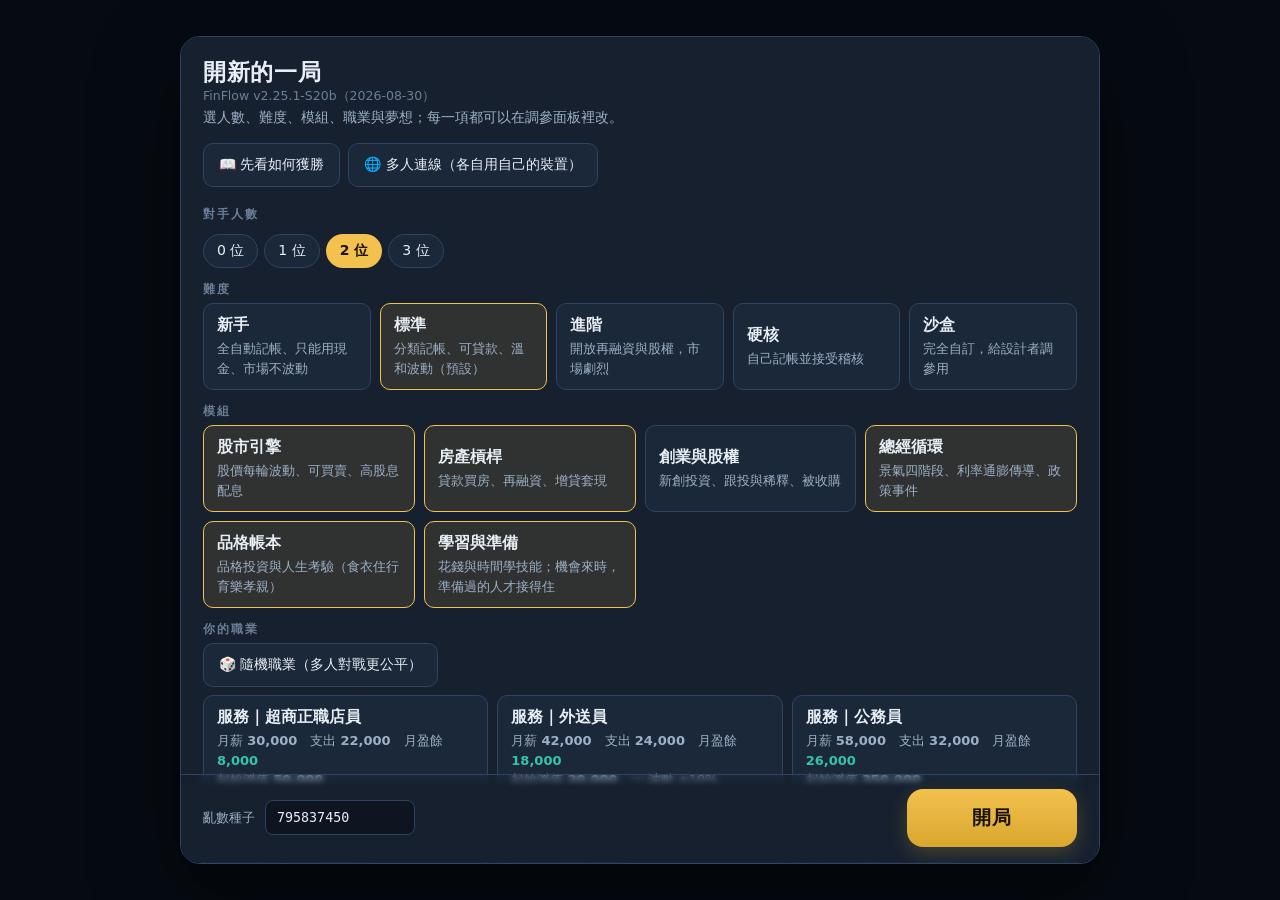
==== index.html @ 37190d6e "feat(v2.26.3-S21d): fix NPC performance deadlock, wire directorship & scam investments, balance econ" ====
<!DOCTYPE html>
<html lang="zh-Hant">
<head>
<meta charset="utf-8">
<meta name="viewport" content="width=device-width, initial-scale=1, maximum-scale=1, user-scalable=no, viewport-fit=cover">
<meta name="apple-mobile-web-app-capable" content="yes">
<title>FinFlow 財商沙盒</title>

<style>
/* S8：徽章要浮誇——這是整局的收尾，虛榮心值得被好好對待 */
.bdgWrap{display:flex;flex-wrap:wrap;gap:10px;margin-top:6px}
.bdg{position:relative;min-width:210px;max-width:300px;flex:1 1 210px;
  border-radius:14px;padding:14px 15px 13px;overflow:hidden;
  border:1.5px solid var(--line);background:var(--panel2)}
.bdg .bi{font-size:30px;line-height:1;display:block;margin-bottom:7px;
  filter:drop-shadow(0 2px 6px rgba(0,0,0,.45))}
.bdg .bt{font-size:16px;font-weight:800;letter-spacing:.02em;line-height:1.2}
.bdg .bd{font-size:12px;color:var(--tx2);margin-top:5px;line-height:1.45}
.bdg .br{position:absolute;top:9px;right:11px;font-size:10px;font-weight:800;
  letter-spacing:.14em;opacity:.9}
.bdg.COMMON{border-color:rgba(107,127,152,.5)}
.bdg.COMMON .br{color:var(--tx3)}
.bdg.RARE{border-color:rgba(53,196,168,.75);
  background:linear-gradient(150deg,rgba(53,196,168,.16),var(--panel2) 62%)}
.bdg.RARE .bt{color:#7FE3CE} .bdg.RARE .br{color:#35C4A8}
.bdg.LEGEND{border-color:rgba(242,193,78,.9);
  background:linear-gradient(150deg,rgba(242,193,78,.24),rgba(232,112,155,.10) 48%,var(--panel2) 78%);
  box-shadow:0 0 0 1px rgba(242,193,78,.28), 0 6px 22px rgba(242,193,78,.13)}
.bdg.LEGEND .bt{color:#FFD97A;font-size:17px} .bdg.LEGEND .br{color:#F2C14E}
.bdg.LEGEND .bi{font-size:34px}
.bdgHd{font-size:17px;font-weight:800;margin-top:18px;letter-spacing:.02em}
/* S5：決策卡的現金狀態列——買不買得起，不該讓玩家自己去別的面板查 */
.cashbar{font-size:12.5px;color:var(--tx2);background:var(--panel2);
  border:1px solid var(--line);border-radius:var(--r);
  padding:6px 9px;margin-bottom:8px;letter-spacing:.02em}
.cashbar b{color:var(--tx1)}
.cashbar b.pos{color:var(--pos)} .cashbar b.neg{color:var(--neg)}
/* ============================================================
   FinFlow — 版面基準 iPad 橫向 1180x820（相容 1024x768 ~ 1366x1024）
   色彩：深墨帳簿底 + 金色自由水位線；增=藍綠 減=橘紅（色盲友善）
   ============================================================ */
:root{
  --ink:#0E1520; --ink2:#131D2B; --panel:#16202E; --panel2:#1B2839;
  --line:#24344A; --line2:#2E4462;
  --tx:#E8EEF5; --tx2:#9DB0C7; --tx3:#6B7F98;
  --pos:#35C4A8; --neg:#F0803C; --gold:#F2C14E; --gold-d:#8A6B1F;
  --opp:#3E7DD6; --life:#B45FD0; --mkt:#2E9E86; --evt:#D68C3E; --pay:#F2C14E; --lay:#C2493D;
  --r:10px; --r2:16px;
  --zoom:1;            /* 與下方 body{zoom} 同步：覆蓋層用它把 vh/vw 換算回實際視窗 */
  --fs-body:15.5px; --fs-sm:14px; --fs-xs:13px;
  --sans:"PingFang TC","Noto Sans TC","Heiti TC","Microsoft JhengHei",system-ui,-apple-system,"Segoe UI",sans-serif;
  --mono:"SF Mono",ui-monospace,Menlo,Consolas,monospace;
}
*{box-sizing:border-box;-webkit-tap-highlight-color:transparent}
/* 螢幕適配：以 iPad 橫向（~1180px）為基準，NB／PC 逐級放大 */
@media (min-width:1440px){ body{zoom:1.12} :root{--zoom:1.12} }
@media (min-width:1720px){ body{zoom:1.28} :root{--zoom:1.28} }
@media (min-width:2100px){ body{zoom:1.5}  :root{--zoom:1.5}  }
@media (max-width:1080px){ body{zoom:0.9}  :root{--zoom:0.9}  }
/* zoom 會連 vh/vw 一起放大——所有 fixed 覆蓋層都要除回來，否則在 PC（≥1440px）上
   視窗高度會被撐成 112~150%，上緣被切、下緣（開局鈕）也捲不到。 */
:root{ --vh:calc(1vh / var(--zoom)); --vw:calc(1vw / var(--zoom)); }
html,body{height:100%;margin:0;overflow:hidden;background:var(--ink);color:var(--tx);
  font-family:var(--sans);font-size:var(--fs-body);-webkit-text-size-adjust:100%;
  -webkit-font-smoothing:antialiased;overscroll-behavior:none}
button{font-family:inherit;font-size:inherit;color:inherit;background:none;border:0;cursor:pointer}
.num{font-variant-numeric:tabular-nums;font-feature-settings:"tnum" 1}
.pos{color:var(--pos)} .neg{color:var(--neg)} .gold{color:var(--gold)}
.hide{display:none !important}

/* ---------- 轉向遮罩 ---------- */
#rotate{position:fixed;inset:0;height:calc(var(--vh)*100);width:calc(var(--vw)*100);z-index:900;background:var(--ink);display:none;
  align-items:center;justify-content:center;flex-direction:column;gap:18px;text-align:center;padding:40px}
#rotate .ic{font-size:56px}
@media (orientation:portrait) and (max-width:1100px){ #rotate{display:flex} }

/* ---------- 主框架 ---------- */
#app{display:grid;grid-template-rows:1fr;height:100%;width:100%}

/* 操作區圖示鈕（原頂欄，八期併入）與停用樣式 */
/* S17：操作區釘在中欄最下面，高度要省——圖示改成與按鈕同列的一小排 */
/* 圖示三顆移到標題列右側，不再自己占一列 */
#opsBox{padding:5px 12px 7px}
#opsHd{display:flex;align-items:center;justify-content:space-between;gap:8px;margin-bottom:4px}
#opsHd h4{margin:0}
#opsIcons{display:flex;gap:5px;flex:none}
#opsIcons .iconbtn{padding:2px 7px;font-size:13.5px}
#opsGrid .act{padding:7px 4px;font-size:13px}
.act[disabled],.act:disabled{opacity:.34;cursor:not-allowed;filter:grayscale(1)}
.mini[disabled],.mini:disabled{opacity:.34;cursor:not-allowed;filter:grayscale(1)}
.badge{display:inline-flex;align-items:center;gap:6px;padding:5px 11px;border-radius:999px;
  background:var(--panel2);border:1px solid var(--line2);font-size:var(--fs-sm);white-space:nowrap}
.badge b{font-weight:700}
.macro-RECOVERY{border-color:#2F6E5B;color:#7FE3C7} .macro-BOOM{border-color:#8A6B1F;color:var(--gold)}
.macro-RECESSION{border-color:#8A4B2A;color:#F5A96E} .macro-DEPRESSION{border-color:#7A2F2A;color:#F08A80}
.iconbtn{width:38px;height:38px;border-radius:var(--r);display:grid;place-items:center;font-size:18px;
  background:var(--panel2);border:1px solid var(--line2)}
.iconbtn:active{background:var(--line2)}

/* 主區：方案丙三欄（左：地圖＋玩家動作｜中：資訊與操作｜右：玩家狀態紀錄區） */
/* S14a：三欄等寬。輪盤壓到左欄上半 ＝ 全畫面 1/6（實測大家不看盤面，把面積讓給玩家與財報） */
#main{display:grid;grid-template-columns:1fr 1fr 1fr;min-height:0;min-width:0}
/* S17：左欄改成三段——總經＋系統訊息（可捲）／玩家卡 */
#leftCol{display:flex;flex-direction:column;min-width:0;min-height:0;background:var(--ink2);overflow:hidden}
#infoL{flex:1;min-height:0;overflow-y:auto;-webkit-overflow-scrolling:touch}
/* S17：盤面移到中欄中段，可隨空間伸縮 */
#boardWrap{position:relative;min-width:0;min-height:0;flex:1;display:grid;place-items:center;padding:4px;overflow:hidden}
/* S17：重大事件警告固定在中欄最上面。沒有事件時保留同樣高度的空白帶，
   讓盤面的位置不會跳動（Brian 的決定）。 */
#warnBox{flex:none;min-height:62px;padding:8px 12px;border-bottom:1px solid var(--line);
  display:flex;align-items:center}
#warnBox .wbox{width:100%;border:1px solid rgba(232,112,58,.45);background:rgba(232,112,58,.10);
  border-radius:7px;padding:6px 9px;font-size:var(--fs-xs);color:#F4A582;line-height:1.5}
#warnBox .wempty{width:100%;text-align:center;font-size:var(--fs-xs);color:var(--tx3);
  border:1px dashed var(--line);border-radius:7px;padding:6px 9px}
#infoM{flex:none;max-height:38%;overflow-y:auto;-webkit-overflow-scrolling:touch}
#boardSvg{width:100%;height:100%;max-height:100%;display:block}
.sp-label{font-size:13.5px;fill:var(--tx2);pointer-events:none;font-family:var(--sans);font-weight:600}
/* 盤面中央：擲骰／回合按鈕（不再是 modal） */
/* S17：盤面移到中欄後高度變矮，中央這一疊（骰子＋擲骰鈕）原尺寸會壓到格子上。
   縮小並上移，讓它待在環的內圈裡。 */
#boardCenter{position:absolute;left:50%;top:40%;transform:translate(-50%,-50%);
  display:flex;flex-direction:column;align-items:center;justify-content:center;
  gap:5px;pointer-events:none;max-width:56%;overflow:visible}
#boardCenter > *{pointer-events:auto}
#boardCenter .bigbtn{padding:7px 16px;font-size:14px;min-height:36px;min-width:112px}
#boardCenter .npcThink{background:var(--panel);border:1px solid var(--line2);border-radius:var(--r);
  padding:8px 12px;font-size:var(--fs-xs);color:var(--tx2);text-align:center;max-width:100%}
#boardCenter .npcThink b{display:block;color:var(--tx);font-size:var(--fs-sm);margin-bottom:2px}

/* 中欄：總經／股市／系統訊息／交易所／操作區 */
/* S17：中欄不再整欄捲動——警告／盤面／股市／操作區各自定位，
   盤面吃掉剩餘空間，操作區永遠釘在最下面（不用捲就按得到）。 */
#finBoard{background:var(--ink2);border-left:1px solid var(--line);border-right:1px solid var(--line);
  min-height:0;min-width:0;overflow:hidden;display:flex;flex-direction:column}
#opsBox{flex:none;border-top:1px solid var(--line);border-bottom:0}
.lamp{display:inline-block;width:11px;height:11px;border-radius:99px;vertical-align:middle;margin-right:4px}
#sysLog{font-size:13px;line-height:1.5;color:var(--tx2)}
#sysLog .ln{padding:2px 0;border-bottom:1px dashed rgba(255,255,255,.05)}
#sysLog .ln.new{color:var(--gold);font-weight:600}
#sysLog .tn{color:var(--tx3);margin-right:4px;font-variant-numeric:tabular-nums;font-weight:400}
/* S17：操作區改三欄——5 顆鈕從三列變兩列，替盤面讓出高度 */
#opsGrid{display:grid;grid-template-columns:repeat(3,1fr);gap:5px}
#opsGrid .act{padding:9px 4px;font-size:13.5px;text-align:center}
#opsGrid .act.primary{background:linear-gradient(135deg,rgba(242,193,78,.22),rgba(242,193,78,.10));border-color:var(--gold-d)}
.fbSec{padding:8px 12px;border-bottom:1px solid var(--line)}
.fbSec:last-child{border-bottom:0}
.fbSec h4{margin:0 0 6px;font-size:var(--fs-xs);letter-spacing:.16em;color:var(--tx3);font-weight:700}
.fbGrid{display:grid;grid-template-columns:1fr auto;gap:2px 10px;font-size:var(--fs-sm)}
/* S14a-2：總經那幾列一排兩欄，省一半高度 */
.fbGrid.two{grid-template-columns:auto 1fr auto 1fr;column-gap:14px}
.fbGrid .k{color:var(--tx2)} .fbGrid .v{text-align:right;font-weight:600}
.fbRow{display:flex;align-items:center;gap:8px;padding:5px 0;border-top:1px solid var(--line);
  font-size:var(--fs-sm);cursor:pointer}
.fbRow:first-of-type{border-top:0}
.fbRow:active{background:var(--panel)}
.fbRow .nm{flex:1;min-width:34px;overflow:hidden;text-overflow:ellipsis;white-space:nowrap;font-size:var(--fs-xs)}
.fbRow .px{font-variant-numeric:tabular-nums;min-width:44px;text-align:right;font-size:var(--fs-xs)}
.fbRow .ch{font-variant-numeric:tabular-nums;min-width:42px;text-align:right;font-size:12.5px}
.fbRow .yl{font-variant-numeric:tabular-nums;min-width:40px;text-align:right;font-size:12.5px;color:var(--tx3)}
.spark{width:40px;height:22px;flex:none}
.fbWarn{color:var(--neg)}

/* 左欄底部：玩家動作列（每人一欄：狀態／動作） */
/* S14a：玩家區從「一人一直欄」改成卡片格，一列三張、超過就往下排並可捲。
   實測回饋是大家很在意別人在幹嘛，所以每張卡固定露出現金／淨現金流／被動收入／資產筆數／幸福感／夢想。 */
#dynamics{background:var(--ink2);border-top:1px solid var(--line);min-width:0;min-height:0;
  display:flex;flex-direction:column;overflow:hidden}
#pawnsHd{flex:none;display:flex;align-items:baseline;gap:8px;padding:6px 10px 3px;
  font-size:var(--fs-xs);letter-spacing:.16em;color:var(--tx3);font-weight:700}
#pawnsHd .sub{margin-left:auto;letter-spacing:0;font-weight:400;color:var(--tx3)}
/* S17：四人局改成一列兩張、兩列放四人（3＋1 那張孤兒卡看起來不齊） */
#pawns{display:grid;grid-template-columns:repeat(2,1fr);grid-auto-rows:min-content;align-content:start;
  gap:6px;padding:0 8px 8px;overflow-y:auto;min-height:0;-webkit-overflow-scrolling:touch}
.pcol{border:1px solid var(--line);border-radius:10px;padding:6px 8px;min-width:0;text-align:left;
  background:var(--panel);display:block}
.pcol.active{border-color:rgba(53,196,168,.5);box-shadow:inset 0 0 0 1px rgba(53,196,168,.25)}
.pcol.mine{border-color:var(--gold-d);background:linear-gradient(180deg,rgba(242,193,78,.08),rgba(242,193,78,.01))}
/* S14a-2：已進夢想圈的玩家整張卡都亮起來，別人一眼看得到誰跑在前面 */
.pcol.outer{border-color:var(--gold);box-shadow:0 0 0 1px rgba(242,193,78,.35),0 0 12px rgba(242,193,78,.18)}
.pcol.out{opacity:.42}
.pcol .pkv{display:grid;grid-template-columns:auto 1fr;gap:0 6px;font-size:12px;margin-top:3px}
.pcol .pkv .k{color:var(--tx3);white-space:nowrap}
.pcol .pkv .v{text-align:right;font-family:var(--mono);font-weight:700;font-variant-numeric:tabular-nums}
.pcol .pdual{display:flex;justify-content:space-between;gap:6px;font-size:12px;margin-top:3px;
  padding-top:3px;border-top:1px dashed var(--line)}
.pcol .pdual b{font-family:var(--mono)}
.pcol .nm{font-size:13.5px;font-weight:700;display:flex;align-items:center;gap:4px;white-space:nowrap;overflow:hidden}
/* S18：狀態改成名字列尾端的小標，不再自己佔一行 */
.pcol .st{font-size:11px;color:var(--tx3);white-space:nowrap;overflow:hidden;text-overflow:ellipsis;
  margin-left:auto;flex:none;font-weight:400}
.pcol .pkv .v .sub2{color:var(--tx3);font-weight:400;font-size:11px}
/* S18：每輪紀錄併進幸福感那一列，不再自己佔一行 */
.pcol .lgrow{font-size:11px;color:var(--blue,#5b9bd5);cursor:pointer;white-space:nowrap;flex:none}
.pcol .lgrow:hover{color:var(--gold)}
.pcol .ac{font-size:13.5px;color:var(--gold);margin-top:2px;overflow:hidden;text-overflow:ellipsis;
  display:-webkit-box;-webkit-line-clamp:2;-webkit-box-orient:vertical;line-height:1.4}
.sp-cell{transition:filter .18s}
.sp-cell.here{filter:brightness(1.55)}
.pawn{transition:transform .18s cubic-bezier(.34,1.3,.64,1)}
.pawn-ring{fill:none;stroke-width:2.5}

/* 開局畫面：頁尾（種子＋開局鈕）常駐底部，內容再長也一定按得到 */
.setupFoot{position:sticky;bottom:-20px;margin:14px -22px -20px;padding:14px 22px 16px;
  background:linear-gradient(180deg,rgba(22,32,46,0),var(--panel) 14%);
  -webkit-backdrop-filter:blur(3px);backdrop-filter:blur(3px);
  border-top:1px solid var(--line2);display:flex;gap:10px;align-items:center;z-index:2}

/* V11.1：理賠明細 */
.claimBox{background:var(--panel2);border:1px solid var(--line2);border-radius:var(--r);padding:10px 12px;margin:9px 0}
.claimBox .ttl{font-weight:700;font-size:14.5px;margin-bottom:6px}
.claimTb{width:100%;border-collapse:collapse;font-size:13.5px}
.claimTb td{padding:3px 2px;border-bottom:1px solid rgba(255,255,255,.05)}
.claimTb td.num{text-align:right;font-variant-numeric:tabular-nums}
.claimTb tr.tot td{border-top:1px solid var(--line2);border-bottom:0;padding-top:5px}
.claimBox .note{margin-top:7px;font-size:13px;line-height:1.55;color:var(--tx2)}

/* V11.1：幸福感明細 */
.wbTb{width:100%;border-collapse:collapse;font-size:13.5px}
.wbTb th{text-align:left;color:var(--tx3);font-size:var(--fs-xs);font-weight:700;padding:3px 2px;border-bottom:1px solid var(--line)}
.wbTb td{padding:4px 2px;border-bottom:1px solid rgba(255,255,255,.05)}
.wbTb td.num{text-align:right;font-variant-numeric:tabular-nums}
.wbTb tr.tot td{border-top:1px solid var(--line2);border-bottom:0;font-weight:700;padding-top:6px}
.wbClick{cursor:pointer;text-decoration:underline dotted rgba(255,255,255,.28);text-underline-offset:3px}

/* V10：人生商城 */
.mallGrid{display:grid;grid-template-columns:1fr 1fr;gap:9px;margin:6px 0 2px}
.mallItem{background:var(--panel2);border:1px solid var(--line2);border-radius:var(--r);padding:10px 12px;text-align:left}
/* S14a-2：買不到的商品原本 opacity .4 ＋全灰，字幾乎看不見。
   現在只降對比、不去彩度，讓「還看得清楚在賣什麼」跟「現在買不了」同時成立。 */
.mallItem:disabled{opacity:.82;filter:none;cursor:not-allowed;
  background:rgba(255,255,255,.02);border-style:dashed;border-color:var(--line)}
.mallItem:disabled .tt{color:var(--tx2)}
.mallItem:disabled .fl{color:var(--tx3)}
.mallItem:disabled .pr{color:#B99444}
.mallItem:disabled .ic{filter:grayscale(.5);opacity:.85}
.mallItem .ic{font-size:19px;line-height:1}
.mallItem .tt{font-weight:700;font-size:14.5px;margin:3px 0 1px}
.mallItem .fl{color:var(--tx3);font-size:12.5px;line-height:1.45}
.mallItem .pr{color:var(--gold);font-size:13px;margin-top:5px;font-variant-numeric:tabular-nums}
.mallGroup{color:var(--tx3);font-size:var(--fs-xs);letter-spacing:.14em;margin:12px 0 2px;font-weight:700}
.mallOn{border-color:var(--pos);box-shadow:inset 0 0 0 1px rgba(53,196,168,.35)}

/* 決策 modal：置中 fixed，內容再長也可捲（方案乙定案） */
#center{position:fixed;inset:0;height:calc(var(--vh)*100);width:calc(var(--vw)*100);
  z-index:600;display:none;align-items:center;justify-content:center;
  padding:calc(var(--vh)*3) 16px;background:rgba(6,10,16,.62);-webkit-backdrop-filter:blur(2px);backdrop-filter:blur(2px)}
#center.on{display:flex}
#center > *{width:min(calc(var(--vw)*94),460px);max-height:calc(var(--vh)*86);overflow-y:auto;-webkit-overflow-scrolling:touch;
  scrollbar-width:thin}
#center > .wide{width:min(calc(var(--vw)*94),780px)}
.pickGrid{display:grid;grid-template-columns:1fr 1fr;gap:10px;margin:8px 0}
.bigbtn{padding:16px 30px;border-radius:var(--r2);background:linear-gradient(180deg,var(--gold),#D9A72F);
  color:#1A1206;font-weight:800;font-size:19px;letter-spacing:.06em;box-shadow:0 6px 20px rgba(242,193,78,.22);
  min-height:56px;min-width:170px}
.bigbtn:active{transform:translateY(1px)}
.bigbtn[disabled]{background:var(--panel2);color:var(--tx3);box-shadow:none}
/* S17：盤面變矮，骰子跟著縮一號 */
#dice{width:52px;height:52px;border-radius:13px;background:var(--panel2);border:1px solid var(--line2);
  display:grid;place-items:center;font-size:26px;font-weight:800}
#dice.rolling{animation:shake .5s}
@keyframes shake{0%,100%{transform:none}25%{transform:rotate(-13deg) scale(1.08)}75%{transform:rotate(13deg) scale(1.08)}}

/* ===================== S20：互動教學的熱點層 =========================== */
/* 擋點層：教學裡的示範盤面是「靜態展示」，不該被點動。
   沒有這層的話，玩家點一下擲骰，示範局就會真的往前跑，
   說明卡講第 5 格、畫面卻換成別的面板——框跟內容就對不起來了。 */
#tutShield{position:fixed;inset:0;z-index:875;background:transparent}
#tutLayer{position:fixed;inset:0;z-index:880;pointer-events:none}
#tutLayer>*{pointer-events:auto}
/* 高亮框：把被說明的那一塊圈起來。被選中的那塊維持原樣，只加金邊與外光暈。
   S20b：原本用 box-shadow 0 0 0 9999px 壓暗全螢幕——兩個問題：
   （a）深色主題再壓暗 55% 幾乎看不出差別，看起來像整面都灰掉；
   （b）自由模式同時圈 15 塊時遮罩疊加成全黑（實測踩過）。
   改用 .tutMask 四片挖洞式遮罩，見下。 */
.tutRing{border:1.5px solid rgba(242,193,78,.55);border-radius:10px;pointer-events:none}
.tutRing.solo{border-width:2px;border-color:var(--gold);
  box-shadow:0 0 18px rgba(242,193,78,.55)}
/* 遮罩：焦點框的上／下／左／右四片，中間留洞——被選中的區塊完全不蓋，內容正常；
   其餘去彩度＋壓暗，才看得出「只有這一區是重點」。四片互不重疊，不會疊黑。 */
.tutMask{background:rgba(12,16,22,.55);pointer-events:none;
  -webkit-backdrop-filter:grayscale(1) brightness(.6);backdrop-filter:grayscale(1) brightness(.6)}
/* 編號圓點：iPad 沒有 hover，一律用看得見、點得到的圓點當觸控目標 */
.tutPin{width:26px;height:26px;border-radius:50%;border:2px solid #1A1206;
  background:linear-gradient(180deg,var(--gold),#D9A72F);color:#1A1206;
  font-weight:900;font-size:13px;line-height:1;cursor:pointer;
  display:grid;place-items:center;box-shadow:0 3px 10px rgba(0,0,0,.6);padding:0}
.tutPin:active{transform:scale(.92)}
.tutPin.on{box-shadow:0 0 0 3px rgba(242,193,78,.35),0 3px 10px rgba(0,0,0,.6)}
/* 說明卡：三段，每段一句話 */
.tutCard{position:fixed;width:min(330px,80vw);background:var(--panel);
  border:1px solid var(--gold-d);border-radius:12px;padding:11px 13px;
  box-shadow:0 18px 46px rgba(0,0,0,.65);font-size:13px;line-height:1.55}
.tutCard .hd{display:flex;align-items:center;gap:7px;margin-bottom:6px}
.tutCard .hd .no{width:20px;height:20px;border-radius:50%;background:var(--gold);
  color:#1A1206;font-weight:900;font-size:12px;display:grid;place-items:center;flex:none}
.tutCard .hd b{font-size:15px}
.tutCard .hd .zone{margin-left:auto;font-size:11px;color:var(--tx3)}
.tutCard .row{display:flex;gap:7px;margin-top:4px}
.tutCard .row .k{flex:none;width:52px;color:var(--tx3);font-size:11.5px;padding-top:1px}
.tutCard .row .v{color:var(--tx2)}
.tutCard .row.warn .k{color:#F2C14E}
.tutCard .row.warn .v{color:#F4D48A}
/* 錨點大到整面畫面（第二層面板）時，卡片只能疊上去；至少讓底下透出來 */
.tutCard.over{opacity:.96}
/* 底部導覽列 */
.tutBar{position:fixed;left:50%;bottom:14px;transform:translateX(-50%);
  display:flex;align-items:center;gap:8px;flex-wrap:wrap;justify-content:center;
  background:var(--ink2);border:1px solid var(--line2);border-radius:999px;
  padding:7px 14px;box-shadow:0 10px 30px rgba(0,0,0,.6);max-width:94vw}
.tutBar.top{bottom:auto;top:14px}
.tutBar .lbl{color:var(--tx3);font-size:12px;white-space:nowrap}
.tutBar .act{padding:5px 12px;font-size:13px}
ol.tutPit{margin:6px 0 0;padding-left:20px;color:var(--tx2);font-size:13.5px;line-height:1.7}
ol.tutPit li{margin:5px 0}
ol.tutPit li:first-child{color:var(--gold);font-weight:700}

/* S18：結算彙總的分類小標（系統／自己／其他玩家） */
.tb tr.catHd td{background:var(--panel2);border-top:1px solid var(--line2);
  font-weight:700;font-size:var(--fs-xs);color:var(--tx2);padding-top:6px}
.tb tr.catHd .cnt{color:var(--tx3);font-weight:400}

/* 卡牌 / 決策面板 */
.card{width:100%;background:var(--panel);border:1px solid var(--line2);border-radius:var(--r2);
  padding:14px 16px;box-shadow:0 18px 44px rgba(0,0,0,.5);max-height:86vh;overflow:auto;
  animation:pop .2s cubic-bezier(.2,1.2,.4,1)}
@keyframes pop{from{opacity:0;transform:translateY(10px) scale(.97)}to{opacity:1;transform:none}}
.card h3{margin:0 0 3px;font-size:18px;letter-spacing:.02em}
.card .flavor{color:var(--tx2);font-size:var(--fs-sm);margin-bottom:10px;line-height:1.5}
.card .edu{background:rgba(242,193,78,.09);border-left:3px solid var(--gold-d);padding:8px 10px;
  border-radius:0 8px 8px 0;font-size:var(--fs-sm);color:#E6D6A8;margin:9px 0;line-height:1.55}
.kv{display:grid;grid-template-columns:1fr auto;gap:3px 10px;font-size:var(--fs-sm);margin:8px 0}
.kv .k{color:var(--tx2)} .kv .v{text-align:right}
.opts{display:flex;flex-direction:column;gap:8px;margin-top:12px}
.opt{padding:12px 14px;border-radius:var(--r);background:var(--panel2);border:1px solid var(--line2);
  text-align:left;min-height:46px;line-height:1.4}
.opt:active{background:var(--line2)}
.opt.rec{border-color:var(--gold-d);box-shadow:inset 0 0 0 1px rgba(242,193,78,.2)}
.opt.rec::after{content:"建議";float:right;font-size:var(--fs-xs);color:var(--gold);margin-left:8px}
/* S10：還沒解鎖的第三扇門——看得到、打不開，但要看起來值得去解鎖 */
.opt.locked{border:1px dashed var(--gold-d);background:linear-gradient(180deg,rgba(242,193,78,.06),rgba(242,193,78,0));
  color:var(--tx2);cursor:not-allowed}
.opt.locked::after{content:"🔒 待解鎖";float:right;font-size:var(--fs-xs);color:var(--gold-d);margin-left:8px}
.opt.locked .qm{font-size:1.9em;font-weight:900;color:var(--gold);letter-spacing:.06em;
  text-shadow:0 0 10px rgba(242,193,78,.35);line-height:1.1}
.opt.locked small{color:var(--tx3)}
/* S12：長面板的置頂列——標題與關閉鈕黏在最上面，不必捲到最後才關得掉 */
.panelTop{position:sticky;top:0;z-index:3;display:flex;justify-content:space-between;align-items:center;
  gap:10px;background:var(--panel);padding:2px 0 8px;margin:-2px 0 0;border-bottom:1px solid var(--line)}
.panelTop h2{margin:0}
.panelTop .act{flex:0 0 auto;padding:5px 12px;font-size:12.5px}
/* S11：代打中的視覺提示——要讓人一眼看出現在不是自己在下決定 */
#autopilotBar{position:fixed;left:50%;transform:translateX(-50%);bottom:14px;z-index:60;
  background:rgba(242,193,78,.14);border:1px solid var(--gold-d);color:var(--gold);
  padding:7px 15px;border-radius:999px;font-size:13px;font-weight:700;
  box-shadow:0 4px 18px rgba(0,0,0,.35);pointer-events:none}
body.autopilot #board{outline:2px dashed rgba(242,193,78,.35);outline-offset:-4px}
.opt small{display:block;color:var(--tx2);font-size:var(--fs-xs);margin-top:3px}
.opt[disabled]{opacity:.4}
.slider{margin:10px 0 4px}
.slider input{width:100%;accent-color:var(--gold)}
.preview{background:var(--ink);border:1px solid var(--line);border-radius:var(--r);padding:9px 11px;
  font-size:var(--fs-sm);margin-top:8px}

/* 右欄財報 */
/* S14a（決定 D）：右欄整欄捲到底，不做上固定下捲的兩段式 */
#sheet{background:var(--ink2);display:flex;flex-direction:column;min-height:0;min-width:0;
  overflow-y:auto;-webkit-overflow-scrolling:touch;padding-bottom:14px}
/* 狀態區細項表 */
.dtb{width:100%;border-collapse:collapse;font-size:13px}
.dtb th{color:var(--tx3);font-weight:700;text-align:left;padding:2px 4px;border-bottom:1px solid var(--line);
  letter-spacing:.05em;white-space:nowrap}
.dtb td{padding:2.5px 4px;border-bottom:1px solid rgba(255,255,255,.04);white-space:nowrap;overflow:hidden;text-overflow:ellipsis}
.dtb .num{text-align:right}
.mini{padding:4px 7px;font-size:13px;border-radius:7px;background:var(--panel2);border:1px solid var(--line2);min-height:26px}
.mini[disabled]{opacity:.35}
.mini.gold{border-color:var(--gold-d);color:var(--gold)}
.qty{width:40px;background:var(--ink);border:1px solid var(--line2);border-radius:6px;color:var(--tx);
  padding:3px 3px;font-family:var(--mono);font-size:13px;text-align:center}
/* S14a：資產／負債／庫存股票改成整欄寬的多欄表，欄位變多 → 固定欄寬避免撐破右欄 */
.dtb.ret{table-layout:fixed;font-size:11.5px}
.dtb.ret td,.dtb.ret th{padding:2.5px 3px}
.dtb.ret col.c-nm{width:26%} .dtb.ret col.c-n{width:13%} .dtb.ret col.c-y{width:12%}
.dtb.ret col.c-own{width:15%} .dtb.ret col.c-op{width:30px}
.dtb.stk{table-layout:fixed;font-size:11.5px}
.dtb.stk td,.dtb.stk th{padding:2.5px 2px}
.dtb.stk .qty{width:32px;padding:2px 1px;font-size:11.5px}
.dtb.stk .mini{padding:2px 4px;font-size:11.5px;min-height:20px;margin-left:1px}
.dtb.stk col.c-nm{width:16%} .dtb.stk col.c-px{width:10.5%} .dtb.stk col.c-u{width:4.5%}
.dtb.stk col.c-pl{width:10.5%} .dtb.stk col.c-op{width:30%} .dtb.stk col.c-mr{width:8%}
.dtb.stk td:nth-child(7){overflow:visible;text-overflow:clip}
/* 筆電／平板（≤1600px）欄位會被截掉——再縮一級字與間距，讓數字完整看得到 */
@media (max-width:1600px){
  .dtb.ret,.dtb.stk{font-size:10.5px}
  .dtb.ret td,.dtb.ret th,.dtb.stk td,.dtb.stk th{padding:2px 1.5px}
  .dtb.stk .mini{padding:1px 3px;font-size:10.5px;min-height:18px}
  .dtb.stk .qty{width:26px;font-size:10.5px}
  .dtb.ret col.c-nm{width:23%} .dtb.stk col.c-nm{width:15%}
  .pcol .nm{font-size:12.5px} .pcol .pkv{font-size:11px} .pcol .pdual{font-size:11px}
}
.twoCol{display:grid;grid-template-columns:1fr 1fr;gap:8px}
.twoCol > *{min-width:0;overflow:hidden}
.twoCol .dtb{table-layout:fixed}
.twoCol .dtb td:first-child,.twoCol .dtb th:first-child{width:34%}
.twoCol .dtb td:last-child,.twoCol .dtb th:last-child{width:34px}
#sheet .sec{padding:10px 13px;border-bottom:1px solid var(--line)}
#sheet h4{margin:0 0 7px;font-size:var(--fs-xs);letter-spacing:.16em;color:var(--tx3);font-weight:700}
.row{display:flex;justify-content:space-between;align-items:baseline;padding:3px 0;font-size:var(--fs-sm)}
.row.total{border-top:1px solid var(--line);margin-top:5px;padding-top:6px;font-weight:700;font-size:var(--fs-body)}
.row .lbl{color:var(--tx2)} .row .val{font-weight:600}
.flash{animation:flash 1.5s ease-out}
@keyframes flash{0%{background:rgba(242,193,78,.28)}100%{background:transparent}}
#holdings{min-height:0}
.hold{display:flex;justify-content:space-between;gap:8px;padding:7px 13px;border-bottom:1px solid var(--line);
  font-size:var(--fs-sm);cursor:pointer}
.hold:active{background:var(--panel)}
.hold .nm{overflow:hidden;text-overflow:ellipsis;white-space:nowrap}
.hold .sub{color:var(--tx3);font-size:var(--fs-xs)}
.freedom{padding:11px 13px;background:var(--panel);border-top:1px solid var(--line2)}
.bar{height:12px;border-radius:99px;background:var(--ink);overflow:hidden;border:1px solid var(--line2);margin-top:6px}
.bar i{display:block;height:100%;background:linear-gradient(90deg,var(--gold-d),var(--gold));
  transition:width .5s cubic-bezier(.2,.8,.3,1)}
.freedom .cap{display:flex;justify-content:space-between;font-size:var(--fs-xs);color:var(--tx2);margin-top:5px}

/* 玩家動態橫卡（原底欄 pchip 改為整列） */
/* M7 信用評級章 */
.crb{display:inline-block;min-width:17px;text-align:center;font-size:13px;font-weight:700;line-height:1.5;
  padding:0 5px;border-radius:4px;border:1px solid;letter-spacing:.04em;vertical-align:middle}
.crb.A{color:var(--gold);border-color:var(--gold-d);background:rgba(242,193,78,.10)}
.crb.B{color:var(--tx3);border-color:#4A4F59;background:rgba(255,255,255,.04)}
.crb.C{color:var(--neg);border-color:#7A3E1E;background:rgba(240,128,60,.10)}
.pchip{display:flex;align-items:center;gap:9px;padding:6px 10px;border-radius:var(--r);background:var(--panel);
  border:1px solid var(--line);width:100%;font-size:var(--fs-xs);text-align:left;flex:none}
.pchip > div{flex:1;min-width:0}
.pbar{height:6px;border-radius:99px;background:var(--ink);overflow:hidden;border:1px solid var(--line2);margin:3px 0 2px}
.pbar i{display:block;height:100%;background:linear-gradient(90deg,var(--gold-d),var(--gold))}
.pchip.active{border-color:var(--gold);box-shadow:0 0 0 1px rgba(242,193,78,.3)}
.pchip.out{opacity:.42}
.laLine{font-size:13px;color:var(--gold);margin-top:1px;overflow:hidden;text-overflow:ellipsis;white-space:nowrap}
.laLine.dim{color:var(--tx3)}
.pchip .dot{width:11px;height:11px;border-radius:99px;flex:none}
.pchip .nm{font-size:var(--fs-sm);font-weight:600}
.act{padding:11px 15px;border-radius:var(--r);background:var(--panel2);border:1px solid var(--line2);
  font-size:var(--fs-sm);min-height:44px;white-space:nowrap}
.act:active{background:var(--line2)}
.act.primary{background:linear-gradient(180deg,var(--gold),#D9A72F);color:#1A1206;font-weight:800;border-color:transparent}
.act.on{border-color:var(--gold);background:rgba(242,193,78,.14);box-shadow:inset 0 0 0 1px var(--gold);color:var(--gold);font-weight:700}
.act.bkR{border-color:rgba(229,72,77,.55);color:#FF9296;background:rgba(229,72,77,.10)}
.act.bkG{border-color:rgba(53,196,168,.55);color:#5FE0C4;background:rgba(53,196,168,.10)}
.act[disabled]{opacity:.35}
/* S14a-2：低頻且不可逆的操作（結束遊戲）不該長得像主要行動鈕 */
.act.quiet{background:transparent;border-color:var(--line);color:var(--tx3);font-weight:400}
.act.quiet:hover{border-color:var(--neg);color:var(--neg)}
/* S14a-2：股市六種操作各自一個顏色，避免一整排長得一樣按錯 */
.act.buyCash{background:rgba(53,196,168,.16);border-color:rgba(53,196,168,.6);color:#5FE0C4;font-weight:700}
.act.buyMargin{background:rgba(242,193,78,.14);border-color:rgba(242,193,78,.6);color:var(--gold);font-weight:700}
.act.sellSome{background:rgba(91,155,213,.16);border-color:rgba(91,155,213,.6);color:#8FC0EA;font-weight:700}
.act.sellAll{background:rgba(229,72,77,.14);border-color:rgba(229,72,77,.55);color:#FF9296;font-weight:700}
.act.dca{background:rgba(155,127,212,.16);border-color:rgba(155,127,212,.6);color:#C0A9F0;font-weight:700}
.act.divRe{background:rgba(232,112,155,.14);border-color:rgba(232,112,155,.55);color:#F09BC0;font-weight:700}
.act.buyCash[disabled],.act.buyMargin[disabled],.act.sellSome[disabled],
.act.sellAll[disabled],.act.dca[disabled],.act.divRe[disabled]{opacity:.34}

/* ---------- 記帳：拖曳分類 ---------- */
#bkTray{position:absolute;left:0;right:0;bottom:0;padding:10px;display:flex;gap:9px;flex-wrap:wrap;
  justify-content:center;pointer-events:auto}
.pcard{padding:9px 12px;border-radius:var(--r);background:var(--panel2);border:1px solid var(--line2);
  font-size:var(--fs-sm);touch-action:none;user-select:none;box-shadow:0 5px 16px rgba(0,0,0,.45)}
.pcard.drag{position:fixed;z-index:800;pointer-events:none;transform:scale(1.05);border-color:var(--gold)}
.pcard.sel{border-color:var(--gold);background:rgba(242,193,78,.14);box-shadow:0 0 0 2px rgba(242,193,78,.35)}
.pcard.bad{animation:bad .4s}
@keyframes bad{0%,100%{transform:none}20%{transform:translateX(-8px)}60%{transform:translateX(8px)}}
.dropzone{outline:2px dashed var(--gold);outline-offset:-4px;background:rgba(242,193,78,.07)}

/* ---------- 覆蓋層（開局 / 復盤 / 調參 / 自測） ---------- */
/* 九期：全服公告（重大事件橫幅） */
#bcast{position:fixed;left:0;right:0;top:0;width:calc(var(--vw)*100);z-index:820;display:flex;justify-content:center;
  pointer-events:none;padding:10px 12px}
#bcast .bc{pointer-events:auto;background:linear-gradient(135deg,rgba(242,193,78,.97),rgba(240,160,60,.97));
  color:#221803;border-radius:14px;padding:11px 20px;max-width:min(760px,calc(var(--vw)*94));
  box-shadow:0 14px 40px rgba(0,0,0,.55);border:1px solid rgba(255,255,255,.35);
  animation:bcIn .38s cubic-bezier(.2,1.2,.3,1);text-align:center}
#bcast .bc .ttl{font-size:17px;font-weight:800;letter-spacing:.04em}
#bcast .bc .sub{font-size:14px;margin-top:2px;opacity:.85}
#bcast .bc.warn{background:linear-gradient(135deg,rgba(226,84,74,.97),rgba(190,58,50,.97));color:#fff}
#bcast .bc.warn .sub{opacity:.92}
@keyframes bcIn{from{transform:translateY(-24px);opacity:0}to{transform:none;opacity:1}}
.overlay{position:fixed;inset:0;height:calc(var(--vh)*100);width:calc(var(--vw)*100);z-index:700;background:rgba(6,10,16,.82);display:flex;
  align-items:center;justify-content:center;padding:22px;backdrop-filter:blur(3px)}
.sheetbox{background:var(--panel);border:1px solid var(--line2);border-radius:20px;padding:20px 22px;
  width:min(920px,calc(var(--vw)*94));max-height:calc(var(--vh)*92);overflow-y:auto;box-shadow:0 30px 80px rgba(0,0,0,.6)}
.sheetbox h2{margin:0 0 4px;font-size:23px;letter-spacing:.03em}
.sheetbox .sub{color:var(--tx2);font-size:var(--fs-sm);margin-bottom:16px}
.grid{display:grid;gap:9px}
.pick{padding:11px 13px;border-radius:var(--r);background:var(--panel2);border:1px solid var(--line2);text-align:left}
.pick.on{border-color:var(--gold);background:rgba(242,193,78,.11)}
.pick .t{font-weight:700;font-size:var(--fs-body)}
.pick .d{color:var(--tx2);font-size:var(--fs-xs);margin-top:3px;line-height:1.5}
.tabs{display:flex;gap:6px;flex-wrap:wrap;margin:12px 0 10px}
.tab{padding:7px 13px;border-radius:99px;background:var(--panel2);border:1px solid var(--line2);font-size:var(--fs-sm)}
.tab.on{background:var(--gold);color:#1A1206;font-weight:700;border-color:transparent}
table.tb{width:100%;border-collapse:collapse;font-size:var(--fs-sm)}
table.tb th,table.tb td{padding:6px 8px;border-bottom:1px solid var(--line);text-align:right}
table.tb th:first-child,table.tb td:first-child{text-align:left}
table.tb th{color:var(--tx3);font-size:var(--fs-xs);letter-spacing:.1em;font-weight:700}

/* 調參面板 */
#devpanel{position:fixed;top:0;right:0;bottom:0;height:calc(var(--vh)*100);width:min(400px,calc(var(--vw)*92));z-index:750;background:var(--ink2);
  border-left:1px solid var(--line2);transform:translateX(100%);transition:transform .26s cubic-bezier(.2,.8,.3,1);
  display:flex;flex-direction:column}
#devpanel.on{transform:none}
#devpanel .hd{padding:13px 15px;border-bottom:1px solid var(--line);display:flex;justify-content:space-between;align-items:center}
#devbody{flex:1;overflow-y:auto;padding:6px 0 40px}
.cfgroup>summary{padding:9px 15px;font-weight:700;font-size:var(--fs-sm);cursor:pointer;background:var(--panel);
  border-bottom:1px solid var(--line);list-style:none}
.cfgroup>summary::-webkit-details-marker{display:none}
.cfgroup>summary::before{content:"▸ ";color:var(--tx3)}
.cfgroup[open]>summary::before{content:"▾ "}
.cfrow{padding:8px 15px;border-bottom:1px solid var(--line)}
.cfrow .l{display:flex;justify-content:space-between;font-size:var(--fs-sm);gap:8px}
.cfrow .d{color:var(--tx3);font-size:var(--fs-xs);margin-top:2px}
.cfrow input[type=range]{width:100%;accent-color:var(--gold);margin-top:5px}
.cfrow input[type=number]{width:82px;background:var(--ink);border:1px solid var(--line2);border-radius:6px;
  color:var(--tx);padding:3px 6px;font-family:var(--mono);font-size:var(--fs-sm)}
.hotdot{width:6px;height:6px;border-radius:99px;background:var(--pos);display:inline-block;margin-left:5px}

/* 記錄 / 提示 */
#toast{position:fixed;left:50%;bottom:100px;transform:translateX(-50%);z-index:820;display:flex;
  flex-direction:column;gap:7px;align-items:center;pointer-events:none}
.toast{background:var(--panel2);border:1px solid var(--line2);border-radius:99px;padding:9px 17px;
  font-size:var(--fs-sm);box-shadow:0 8px 26px rgba(0,0,0,.5);animation:tin .3s}
.toast.warn{border-color:#8A4B2A;color:#F5A96E} .toast.good{border-color:#2F6E5B;color:#7FE3C7}
@keyframes tin{from{opacity:0;transform:translateY(12px)}to{opacity:1;transform:none}}
.log{font-family:var(--mono);font-size:var(--fs-xs);color:var(--tx2);white-space:pre-wrap;line-height:1.6}
.ok{color:var(--pos)} .fail{color:var(--neg)}
svg text{user-select:none}
@media (prefers-reduced-motion:reduce){*{animation-duration:.01ms !important;transition-duration:.01ms !important}}
/* S14b：接近回合上限時的倒數提示 */
#turnBadge.endingSoon,#turnLabel.endingSoon{ color:#F2C14E; }
#turnLabel.endingSoon{ background:rgba(242,193,78,.14); border-radius:5px; padding:1px 6px; }
</style>

</head>
<body>
<div id="rotate"><div class="ic">↻</div><div>請將 iPad 轉為橫向以進行遊戲</div></div>
<div id="app" class="hide">
  <div id="main">
    <!-- S17：左欄＝總經訊息／系統訊息／玩家卡 -->
    <div id="leftCol">
      <div id="infoL"></div>
      <div id="dynamics"><div id="pawnsHd"></div><div id="pawns"></div></div>
    </div>
    <!-- S17：中欄＝重大事件警告／盤面／股市與交易所／操作區（操作區固定在最下面） -->
    <div id="finBoard">
      <div id="warnBox"></div>
      <div id="boardWrap">
        <svg id="boardSvg" viewBox="0 0 520 700" preserveAspectRatio="xMidYMid meet"></svg>
        <div id="boardCenter"></div>
        <div id="bkTray" class="hide"></div>
      </div>
      <div id="infoM"></div>
      <div class="fbSec" id="opsBox">
        <!-- S17：標題與三顆小圖示同一列（原本圖示是 absolute，會壓到下面那排按鈕） -->
        <div id="opsHd">
          <h4>操作區</h4>
          <div id="opsIcons">
            <button class="iconbtn" id="btnHelp" title="玩法與說明書">❔</button>
            <button class="iconbtn" id="btnSim" title="模擬器">📊</button>
            <button class="iconbtn" id="btnDev" title="調參面板">⚙</button>
          </div>
        </div>
        <div id="opsGrid">
          <button class="act" id="btnExchange">🤝 交易所</button>
          <button class="act" id="btnMall">🛍 人生商城</button>
          <button class="act" id="btnAuto">🤖 自動執行</button>
          <button class="act" id="btnReport">📋 復盤</button>
          <button class="act quiet" id="btnEnd">🏁 結束遊戲</button>
        </div>
      </div>
    </div>
    <div id="sheet"></div>
  </div>
</div>
<div id="center"></div>
<div id="toast"></div>
<div id="bcast"></div>
<div id="devpanel"><div class="hd"><b>調參面板</b><button class="iconbtn" id="devClose">✕</button></div><div id="devbody"></div></div>
<div id="overlays"></div>

<script id="content-base" type="application/json">{"packId":"base","packVersion":"1.3.0","requiresEngine":">=1","professions":[{"id":"PRO_CLERK","name":"超商正職店員","group":"服務","salary":30,"baseExpenses":22,"perChildExpense":8,"startingCash":50,"startingLiabilities":[],"salaryVolatility":0,"professionEvents":[],"startingAssets":[],"moduleReq":null,"note":"貼近基本工資的生存局"},{"id":"PRO_FARMER","name":"青農（承租務農）","group":"農","salary":34,"baseExpenses":20,"perChildExpense":8,"startingCash":60,"startingLiabilities":[{"kind":"CONSUMER","name":"農機貸","principal":300,"annualRate":0.015,"isFloating":false}],"salaryVolatility":0.3,"professionEvents":[],"startingAssets":[],"moduleReq":null,"note":"看天吃飯；低支出是護城河"},{"id":"PRO_TECHOP","name":"工廠技術員","group":"工","salary":40,"baseExpenses":25,"perChildExpense":9,"startingCash":100,"startingLiabilities":[{"kind":"CONSUMER","name":"機車貸","principal":60,"annualRate":0.045,"isFloating":false}],"salaryVolatility":0,"professionEvents":[],"startingAssets":[],"moduleReq":null,"note":"穩定小盈餘，翻身靠紀律"},{"id":"PRO_DELIVERY","name":"外送員","group":"服務","salary":42,"baseExpenses":24,"perChildExpense":9,"startingCash":80,"startingLiabilities":[{"kind":"CONSUMER","name":"機車貸","principal":60,"annualRate":0.045,"isFloating":false}],"salaryVolatility":0.1,"professionEvents":[],"startingAssets":[],"moduleReq":null,"note":"低薪低支出，靠小額機會翻身"},{"id":"PRO_MKT","name":"行銷企劃專員","group":"商管","salary":42,"baseExpenses":27,"perChildExpense":10,"startingCash":100,"startingLiabilities":[{"kind":"CONSUMER","name":"學貸","principal":250,"annualRate":0.018,"isFloating":false}],"salaryVolatility":0,"professionEvents":[],"startingAssets":[],"moduleReq":null,"note":"BBA 最大宗出路"},{"id":"PRO_AUDITOR","name":"四大事務所查帳員","group":"商管","salary":48,"baseExpenses":28,"perChildExpense":10,"startingCash":120,"startingLiabilities":[{"kind":"CONSUMER","name":"學貸","principal":300,"annualRate":0.018,"isFloating":false}],"salaryVolatility":0,"professionEvents":["PE_CPA_EXAM"],"startingAssets":[],"moduleReq":null,"note":"考照可跳級加薪 40%"},{"id":"PRO_NURSE","name":"護理師","group":"醫療","salary":55,"baseExpenses":30,"perChildExpense":10,"startingCash":200,"startingLiabilities":[{"kind":"CONSUMER","name":"學貸","principal":200,"annualRate":0.018,"isFloating":false}],"salaryVolatility":0,"professionEvents":[],"startingAssets":[],"moduleReq":null,"note":"均衡入門"},{"id":"PRO_CIVIL","name":"公務員","group":"服務","salary":58,"baseExpenses":32,"perChildExpense":10,"startingCash":350,"startingLiabilities":[],"salaryVolatility":0,"professionEvents":[],"startingAssets":[],"moduleReq":null,"note":"穩定但天花板低"},{"id":"PRO_BANKER","name":"銀行理專","group":"商管","salary":58,"baseExpenses":34,"perChildExpense":11,"startingCash":200,"startingLiabilities":[{"kind":"CONSUMER","name":"學貸","principal":200,"annualRate":0.018,"isFloating":false}],"salaryVolatility":0.25,"professionEvents":[],"startingAssets":[],"moduleReq":null,"note":"底薪加佣金，先體驗浮動收入"},{"employmentType":"SELF","id":"PRO_PLUMBER","name":"水電師傅（自營）","group":"工","salary":65,"baseExpenses":35,"perChildExpense":11,"startingCash":250,"startingLiabilities":[{"kind":"CONSUMER","name":"工程車貸","principal":400,"annualRate":0.035,"isFloating":false}],"salaryVolatility":0.25,"professionEvents":[],"startingAssets":[],"moduleReq":null,"note":"接案制，無雇主退休金"},{"id":"PRO_DATA","name":"資料分析師","group":"商管","salary":68,"baseExpenses":36,"perChildExpense":11,"startingCash":300,"startingLiabilities":[{"kind":"CONSUMER","name":"學貸","principal":300,"annualRate":0.018,"isFloating":false}],"salaryVolatility":0,"professionEvents":[],"startingAssets":[],"moduleReq":null,"note":"程式與商管的交集"},{"id":"PRO_ECOM","name":"電商營運經理","group":"商管","salary":72,"baseExpenses":42,"perChildExpense":12,"startingCash":250,"startingLiabilities":[{"kind":"CONSUMER","name":"學貸","principal":250,"annualRate":0.018,"isFloating":false}],"salaryVolatility":0.15,"professionEvents":[],"startingAssets":[],"moduleReq":null,"note":"旺季獎金淡季平"},{"id":"PRO_ENGINEER","name":"軟體工程師","group":"科技","salary":75,"baseExpenses":38,"perChildExpense":12,"startingCash":400,"startingLiabilities":[{"kind":"CONSUMER","name":"學貸","principal":300,"annualRate":0.018,"isFloating":false}],"salaryVolatility":0,"professionEvents":[],"startingAssets":[],"moduleReq":null,"note":"標準局"},{"employmentType":"SELF","id":"PRO_FOOD","name":"小吃店老闆","group":"商","salary":80,"baseExpenses":45,"perChildExpense":12,"startingCash":150,"startingLiabilities":[{"kind":"CONSUMER","name":"創業貸","principal":800,"annualRate":0.025,"isFloating":false}],"salaryVolatility":0.2,"professionEvents":[],"startingAssets":[],"moduleReq":null,"note":"休息就沒有收入"},{"id":"PRO_SALES","name":"業務經理","group":"商","salary":90,"baseExpenses":55,"perChildExpense":13,"startingCash":300,"startingLiabilities":[{"kind":"CONSUMER","name":"車貸","principal":500,"annualRate":0.035,"isFloating":false},{"kind":"CONSUMER","name":"信用卡循環","principal":100,"annualRate":0.15,"isFloating":false}],"salaryVolatility":0.15,"professionEvents":[],"startingAssets":[],"moduleReq":null,"note":"高薪高支出的陷阱教材"},{"id":"PRO_PM","name":"產品經理","group":"商管","salary":95,"baseExpenses":52,"perChildExpense":14,"startingCash":400,"startingLiabilities":[{"kind":"CONSUMER","name":"學貸與在職進修貸","principal":350,"annualRate":0.018,"isFloating":false}],"salaryVolatility":0,"professionEvents":[],"startingAssets":[],"moduleReq":null,"note":"程式與管理的交集"},{"id":"PRO_SEMI","name":"半導體工程師","group":"科技","salary":110,"baseExpenses":48,"perChildExpense":14,"startingCash":500,"startingLiabilities":[{"kind":"CONSUMER","name":"學貸","principal":300,"annualRate":0.018,"isFloating":false}],"salaryVolatility":0,"professionEvents":["PE_SEMI_BONUS"],"startingAssets":[],"moduleReq":null,"note":"年終分紅是存量不是流量"},{"id":"PRO_CONSULT","name":"外商管理顧問","group":"商管","salary":165,"baseExpenses":92,"perChildExpense":18,"startingCash":500,"startingLiabilities":[{"kind":"CONSUMER","name":"MBA 留學貸","principal":1500,"annualRate":0.032,"isFloating":false}],"salaryVolatility":0,"professionEvents":[],"startingAssets":[],"moduleReq":null,"note":"開局淨值為負：高薪先還債"},{"employmentType":"FOUNDER","id":"PRO_FOUNDER","name":"新創創辦人","group":"商管","salary":36,"baseExpenses":30,"perChildExpense":10,"startingCash":150,"startingLiabilities":[{"kind":"CONSUMER","name":"創業貸","principal":600,"annualRate":0.025,"isFloating":false}],"salaryVolatility":0.2,"professionEvents":[],"startingAssets":[{"kind":"STARTUP","cardId":"OWN_STARTUP","name":"我的公司","costBasis":0,"marketValue":1500,"equityPct":0.3,"postMoney":5000,"monthlyIncome":0,"flags":{"isOwnCompany":true}}],"moduleReq":"M3","note":"薪水最低，但持有自己公司三成股權"},{"id":"PRO_DOCTOR","name":"主治醫師","group":"醫療","salary":280,"baseExpenses":165,"perChildExpense":25,"startingCash":800,"startingLiabilities":[{"kind":"CONSUMER","name":"學貸","principal":800,"annualRate":0.018,"isFloating":false},{"kind":"MORTGAGE","name":"自住宅房貸","principal":12000,"annualRate":0.022,"isFloating":true,"rateSpread":0.002}],"salaryVolatility":0,"professionEvents":[],"startingAssets":[],"moduleReq":null,"note":"自住宅不入資產欄，只留負債與月付息"}],"boardLayout":[{"idx":0,"type":"PAYDAY"},{"idx":1,"type":"OPPORTUNITY"},{"idx":2,"type":"LIFESTYLE"},{"idx":3,"type":"LIFE_EVENT"},{"idx":4,"type":"PAYDAY"},{"idx":5,"type":"MARKET"},{"idx":6,"type":"OPPORTUNITY"},{"idx":7,"type":"LIFE_EVENT"},{"idx":8,"type":"PAYDAY"},{"idx":9,"type":"OPPORTUNITY"},{"idx":10,"type":"LIFESTYLE"},{"idx":11,"type":"OPPORTUNITY"},{"idx":12,"type":"PAYDAY"},{"idx":13,"type":"MARKET"},{"idx":14,"type":"LIFE_EVENT"},{"idx":15,"type":"LAYOFF"},{"idx":16,"type":"PAYDAY"},{"idx":17,"type":"OPPORTUNITY"},{"idx":18,"type":"LIFESTYLE"},{"idx":19,"type":"OPPORTUNITY"},{"idx":20,"type":"PAYDAY"},{"idx":21,"type":"MARKET"},{"idx":22,"type":"OPPORTUNITY"},{"idx":23,"type":"LIFE_EVENT"}],"boardLayoutOuter":[{"idx":0,"type":"OPAYDAY"},{"idx":1,"type":"SITE","category":"TASTE"},{"idx":2,"type":"SITE","category":"SUMMIT"},{"idx":3,"type":"OEVENT"},{"idx":4,"type":"SITE","category":"VOYAGE"},{"idx":5,"type":"SITE","category":"LEGACY"},{"idx":6,"type":"OPAYDAY"},{"idx":7,"type":"SITE","category":"SUMMIT"},{"idx":8,"type":"SITE","category":"TASTE"},{"idx":9,"type":"OEVENT"},{"idx":10,"type":"SITE","category":"LEGACY"},{"idx":11,"type":"SITE","category":"VOYAGE"}],"stockDefs":[{"profile":"押的是未來的獲利，不是現在的配息。景氣好時漲得比大盤凶，景氣一轉也跌得比大盤快；不配息，報酬全靠價差。","macroNote":"對景氣敏感（約大盤的 1.4 倍）","symbol":"STK_TECH","name":"晶宇科技（成長股）","face":45,"dividendYieldMonthly":0,"volPreS15b":0.09,"vol":0.075,"macroBeta":1.4,"maxMove":0.25,"driftBonus":0.004},{"profile":"成熟產業、現金流穩，每月都配息。漲的時候跟不上別人，但崩盤時是全場跌最少的——防禦力就是它的報酬。","macroNote":"對景氣不敏感（約大盤的 0.5 倍）","symbol":"STK_DIV","name":"台興電信（高股息）","face":28,"dividendYieldMonthly":0.004,"volPreS15b":0.028,"vol":0.028,"macroBeta":0.5,"maxMove":0.12,"driftBonus":-0.001},{"profile":"一次買一籃子，漲跌就是大盤本身。不會讓你一夕致富，也不會讓你一夕歸零——是拿來當基準的那一檔。","macroNote":"就是大盤（1 倍）","symbol":"STK_ETF","name":"寶島大盤 ETF","face":60,"dividendYieldMonthly":0.0022,"taxRate":0.001,"volPreS15b":0.045,"vol":0.045,"macroBeta":1,"maxMove":0.18,"driftBonus":0},{"profile":"小型股，題材一來就飛、消息一散就崩，不配息。景氣好時最會漲，蕭條時跌最深，而且是全場唯一可能下市歸零的一檔。","macroNote":"對景氣極度敏感（約大盤的 1.8 倍）","symbol":"STK_SPEC","name":"星火小型股（投機）","face":12,"dividendYieldMonthly":0,"volPreS15b":0.16,"vol":0.105,"macroBeta":1.8,"maxMove":0.3,"driftBonus":0.006,"delistable":true}],"cards":{"OPPORTUNITY_SMALL":[{"id":"OPS_MICRO1","deck":"OPPORTUNITY_SMALL","kind":"REALESTATE","title":"社區停車位一席","flavor":"車位比車還保值，至少不會拋錨。","eduNote":"用小額自備款控制一個會生租金的資產，這就是槓桿的入門。","payload":{"price":420,"downPayment":84,"mortgageRate":0.026,"isFloating":true,"monthlyRent":3.5,"monthlyCost":0.3,"exitMultipliers":{"RECOVERY":1,"BOOM":1.2,"RECESSION":0.92,"DEPRESSION":0.75}},"tags":["housing"],"moduleReq":null},{"id":"OPS_MICRO2","deck":"OPPORTUNITY_SMALL","kind":"REALESTATE","title":"老公寓分租一房","flavor":"押一付二，房客是隔壁大學的研究生。","eduNote":"低總價的分租，讓小資族也能踏出第一步。","payload":{"price":850,"downPayment":170,"mortgageRate":0.024,"isFloating":true,"monthlyRent":8,"monthlyCost":1,"exitMultipliers":{"RECOVERY":1,"BOOM":1.22,"RECESSION":0.9,"DEPRESSION":0.7}},"tags":["housing"],"moduleReq":null},{"id":"OPS_MICRO3","deck":"OPPORTUNITY_SMALL","kind":"BUSINESS","title":"自動販賣機兩台","flavor":"擺在辦公大樓一樓，飲料補貨自己來。","eduNote":"小額起步的現金流，賺的不多但立刻開始複利。","payload":{"price":90,"monthlyProfit":3.5,"volatileProfit":true},"tags":["business"],"moduleReq":null},{"id":"OPS_MICRO4","deck":"OPPORTUNITY_SMALL","kind":"BUSINESS","title":"網拍庫存轉售","flavor":"一批換季出清的球鞋，賭它翻倍。","eduNote":"最低門檻的小生意，適合當第一桶金的起點。","payload":{"price":60,"monthlyProfit":2.6,"volatileProfit":true},"tags":["business"],"moduleReq":null},{"id":"OPS_RE1","deck":"OPPORTUNITY_SMALL","kind":"REALESTATE","title":"三重公寓隔套收租","flavor":"屋主移民急售，已隔三套滿租。","eduNote":"頭期款進資產欄、貸款進負債欄；租金減掉支出與利息，剩下的才是你的現金流。","payload":{"price":2200,"downPayment":440,"mortgageRate":0.0235,"isFloating":true,"monthlyRent":16,"monthlyCost":3,"exitMultipliers":{"RECOVERY":1,"BOOM":1.3,"RECESSION":0.85,"DEPRESSION":0.62}},"tags":["housing","leverage"],"moduleReq":null},{"id":"OPS_RE2","deck":"OPPORTUNITY_SMALL","kind":"REALESTATE","title":"中壢學區套房","flavor":"對面就是大學側門，寒暑假空租兩個月。","eduNote":"空置率是隱形成本，看報酬率時要先扣掉它。","payload":{"price":1600,"downPayment":320,"mortgageRate":0.022,"isFloating":true,"monthlyRent":13,"monthlyCost":2,"exitMultipliers":{"RECOVERY":1,"BOOM":1.25,"RECESSION":0.88,"DEPRESSION":0.65}},"tags":["housing"],"moduleReq":null},{"id":"OPS_RE3","deck":"OPPORTUNITY_SMALL","kind":"REALESTATE","title":"高雄鹽埕老公寓","flavor":"屋齡四十年，但巷口就是輕軌站。","eduNote":"老屋維修費會吃掉現金流，買前先問修繕準備金。","payload":{"price":1200,"downPayment":240,"mortgageRate":0.024,"isFloating":true,"monthlyRent":11,"monthlyCost":2,"exitMultipliers":{"RECOVERY":1,"BOOM":1.22,"RECESSION":0.9,"DEPRESSION":0.68}},"tags":["housing"],"moduleReq":null},{"id":"OPS_RE4","deck":"OPPORTUNITY_SMALL","kind":"REALESTATE","title":"桃園小坪數廠辦","flavor":"承租戶是做模具的老師傅，一租十年。","eduNote":"長約租客降低空置風險，這也是一種報酬。","payload":{"price":2400,"downPayment":480,"mortgageRate":0.026,"isFloating":true,"monthlyRent":19,"monthlyCost":4,"exitMultipliers":{"RECOVERY":1,"BOOM":1.28,"RECESSION":0.82,"DEPRESSION":0.6}},"tags":["housing","commercial"],"moduleReq":null},{"id":"OPS_BZ1","deck":"OPPORTUNITY_SMALL","kind":"BUSINESS","title":"自助洗衣店（頂讓）","flavor":"機器五成新，社區人口穩定。","eduNote":"事業要全額現金買下，沒有槓桿；但它的現金流不用等房客。","payload":{"price":380,"monthlyProfit":13,"volatileProfit":false},"tags":["business"],"moduleReq":null},{"id":"OPS_BZ2","deck":"OPPORTUNITY_SMALL","kind":"BUSINESS","title":"手搖飲加盟店","flavor":"品牌方保證帶客，權利金另計。","eduNote":"加盟等於買現成系統，但你的利潤要分給品牌。","payload":{"price":400,"monthlyProfit":15,"volatileProfit":true},"tags":["business"],"moduleReq":null},{"id":"OPS_BZ3","deck":"OPPORTUNITY_SMALL","kind":"BUSINESS","title":"夾娃娃機三台","flavor":"就放在夜市入口。","eduNote":"小額但高波動，適合當第一個現金流實驗。","payload":{"price":120,"monthlyProfit":4.5,"volatileProfit":true},"tags":["business"],"moduleReq":null},{"id":"OPS_BZ4","deck":"OPPORTUNITY_SMALL","kind":"BUSINESS","title":"校園販賣機組","flavor":"跟學校簽三年約。","eduNote":"有約在身的收入比較好預測，這就是現金流品質。","payload":{"price":260,"monthlyProfit":9,"volatileProfit":false},"tags":["business"],"moduleReq":null},{"id":"OPS_SU1","deck":"OPPORTUNITY_SMALL","kind":"STARTUP","moduleReq":"M3","title":"朋友的外送機器人團隊（種子輪）","flavor":"三個人、一間車庫、一台改裝的推車。","eduNote":"種子輪投的是人，不是財報——因為那時候還沒有財報。","payload":{"investAmount":280,"equityPct":0.06,"postMoney":4600}},{"id":"OPS_SU2","deck":"OPPORTUNITY_SMALL","kind":"STARTUP","moduleReq":"M3","title":"寵物保健食品品牌（天使輪）","flavor":"創辦人自己的狗吃了兩年，才敢拿出來賣。","eduNote":"小額參與可以買到經驗，但別把它當成分散——一次投一家不叫分散。","payload":{"investAmount":360,"equityPct":0.07,"postMoney":5100}},{"id":"OPS_SU3","deck":"OPPORTUNITY_SMALL","kind":"STARTUP","moduleReq":"M3","title":"在地食材冷鏈平台（Pre-A）","flavor":"已經有三家餐廳在用，但還在燒錢。","eduNote":"有營收不等於會賺錢；燒錢速度才決定它撐得到下一輪嗎。","payload":{"investAmount":520,"equityPct":0.08,"postMoney":6500}},{"id":"OPP_HONGYUAN_FUND","deck":"OPPORTUNITY_SMALL","kind":"BUSINESS","title":"封閉型民間高息專案","flavor":"鄰居每個月都在領利息，介紹人拍胸脯保證絕對穩當，名額只剩這週！","eduNote":"你貪他的高利息，他要你的全家本金。世上沒有年化 30% 還保本的生意（歷史原型：鴻源吸金案）。","group":"高息投資","stage":"INNER","scamWarning":true,"payload":{"price":100,"downPayment":100,"monthlyProfit":3,"isScam":true,"scamDelayTurns":3,"scamLoss":100}},{"id":"OPP_GOLD_REPURCHASE","deck":"OPPORTUNITY_SMALL","kind":"BUSINESS","title":"實體黃金保本回購專案","flavor":"業務把沉甸甸的金條擺在眼前，合約白紙黑字寫著保證原價買回加贈年息。","eduNote":"『保本』與『高於定存數倍的利息』在財務物理學上是互相矛盾的（歷史原型：聖石金業案）。","group":"黃金貴金屬","stage":"INNER","scamWarning":true,"payload":{"price":150,"downPayment":150,"monthlyProfit":1,"isScam":true,"scamDelayTurns":3,"scamLoss":150}},{"id":"OPP_RED_SLIP_HOUSING","deck":"OPPORTUNITY_SMALL","kind":"REALESTATE","title":"預售屋紅單轉手套利","flavor":"房仲低聲說：現在買紅單卡位，等開盤轉約現賺，根本不用真的交屋。","eduNote":"預售屋槓桿是雙面刃；一旦政策收緊禁止轉約或限貸，繳不出尾款便是全額違約沒收。","group":"房地產","stage":"INNER","payload":{"price":1000,"downPayment":100,"monthlyRent":0}}],"OPPORTUNITY_LARGE":[{"id":"OPL_RE1","deck":"OPPORTUNITY_LARGE","kind":"REALESTATE","title":"台中七期兩房","flavor":"面公園，租客是科技業外派主管。","eduNote":"大標的每筆現金流大，但要壓上更多自備款。","payload":{"price":12000,"downPayment":2400,"mortgageRate":0.022,"isFloating":true,"monthlyRent":68,"monthlyCost":8,"exitMultipliers":{"RECOVERY":1,"BOOM":1.35,"RECESSION":0.85,"DEPRESSION":0.6}},"tags":["housing","leverage"],"moduleReq":null},{"id":"OPL_RE2","deck":"OPPORTUNITY_LARGE","kind":"REALESTATE","title":"台北文山三房","flavor":"屋主換屋，願意配合貸款流程。","eduNote":"利率每升一碼，你的月付息就漲一次——浮動利率是隱形風險。","payload":{"price":18000,"downPayment":3600,"mortgageRate":0.022,"isFloating":true,"monthlyRent":98,"monthlyCost":10,"exitMultipliers":{"RECOVERY":1,"BOOM":1.32,"RECESSION":0.86,"DEPRESSION":0.62}},"tags":["housing","leverage"],"moduleReq":null},{"id":"OPL_RE3","deck":"OPPORTUNITY_LARGE","kind":"REALESTATE","title":"新竹科園整層住家","flavor":"竹科上班族排隊等租。","eduNote":"單一產業支撐的租金，會跟著那個產業一起循環。","payload":{"price":15000,"downPayment":3000,"mortgageRate":0.023,"isFloating":true,"monthlyRent":88,"monthlyCost":9,"exitMultipliers":{"RECOVERY":1,"BOOM":1.4,"RECESSION":0.8,"DEPRESSION":0.55}},"tags":["housing","leverage"],"moduleReq":null},{"id":"OPL_RE4","deck":"OPPORTUNITY_LARGE","kind":"REALESTATE","title":"台南民宿透天","flavor":"老屋改建，週末訂房滿載。","eduNote":"經營型房產報酬高，但你其實買了一份工作。","payload":{"price":9000,"downPayment":1800,"mortgageRate":0.025,"isFloating":true,"monthlyRent":64,"monthlyCost":12,"exitMultipliers":{"RECOVERY":1,"BOOM":1.3,"RECESSION":0.78,"DEPRESSION":0.5}},"tags":["housing","business"],"moduleReq":null},{"id":"OPL_RE5","deck":"OPPORTUNITY_LARGE","kind":"REALESTATE","title":"商辦分層出租","flavor":"整層八個隔間，六家新創進駐。","eduNote":"商用不動產的租金隨景氣擺動比住宅劇烈。","payload":{"price":22000,"downPayment":4400,"mortgageRate":0.024,"isFloating":true,"monthlyRent":132,"monthlyCost":14,"exitMultipliers":{"RECOVERY":1,"BOOM":1.45,"RECESSION":0.72,"DEPRESSION":0.45}},"tags":["commercial","leverage"],"moduleReq":null},{"id":"OPL_RE6","deck":"OPPORTUNITY_LARGE","kind":"REALESTATE","title":"社區車位八席","flavor":"沒有房客糾紛，也沒有漏水。","eduNote":"管理成本低的資產，現金流最乾淨。","payload":{"price":4800,"downPayment":960,"mortgageRate":0.026,"isFloating":true,"monthlyRent":34,"monthlyCost":2,"exitMultipliers":{"RECOVERY":1,"BOOM":1.25,"RECESSION":0.9,"DEPRESSION":0.7}},"tags":["housing"],"moduleReq":null},{"id":"OPL_BZ1","deck":"OPPORTUNITY_LARGE","kind":"BUSINESS","title":"連鎖早餐店三家","flavor":"原老闆要退休，員工全數留任。","eduNote":"買下有店長的生意，你買的是系統不是工作。","payload":{"price":3200,"monthlyProfit":88,"volatileProfit":false},"tags":["business"],"moduleReq":null},{"id":"OPL_BZ2","deck":"OPPORTUNITY_LARGE","kind":"BUSINESS","title":"小型物流車隊","flavor":"綁三家電商的最後一哩配送。","eduNote":"客戶集中度是風險：三家跑掉一家，利潤少三分之一。","payload":{"price":5000,"monthlyProfit":128,"volatileProfit":true},"tags":["business"],"moduleReq":null},{"id":"OPL_SU1","deck":"OPPORTUNITY_LARGE","kind":"STARTUP","title":"AI 客服新創 A 輪","flavor":"創辦人是你以前的同事。","eduNote":"新創股權買的是未來，它現在一毛現金流都不會給你。","payload":{"investAmount":1500,"equityPct":0.08,"postMoney":18750,"followOnRounds":2,"monthlyIncome":0},"tags":["startup"],"moduleReq":"M3"},{"id":"OPL_SU2","deck":"OPPORTUNITY_LARGE","kind":"STARTUP","title":"生技檢測新創 B 輪","flavor":"剛拿到醫材許可證。","eduNote":"下一輪你若不跟投，股份會被稀釋——這是股權投資的必修課。","payload":{"investAmount":2500,"equityPct":0.1,"postMoney":25000,"followOnRounds":2,"monthlyIncome":0},"tags":["startup"],"moduleReq":"M3"},{"id":"OPP_OFFSHORE_VIP_FUND","deck":"OPPORTUNITY_LARGE","kind":"BUSINESS","title":"海外頂級機構專屬配息信託","flavor":"理專小聲透露：這是資產千萬以上的 VIP 才能投的海外無風險配息基金。","eduNote":"不在金融監管名冊內的境外商品，一旦出事跨國追償往往化為烏有（歷史原型：澳豐金融案）。","group":"海外信託","stage":"INNER","scamWarning":true,"payload":{"price":200,"downPayment":200,"monthlyProfit":1.4,"isScam":true,"scamDelayTurns":4,"scamLoss":200}}],"LIFESTYLE":[{"id":"LS01","deck":"LIFESTYLE","kind":"LIFESTYLE","title":"最新款手機","flavor":"舊的還能用，但新的會拍星星。","eduNote":"想要與需要的差別，通常只有 24 小時的耐心。","payload":{"cost":32,"recurringMonthly":0,"optional":true},"tags":["want"],"moduleReq":null},{"id":"LS02","deck":"LIFESTYLE","kind":"LIFESTYLE","title":"健身房兩年約","flavor":"教練說現在辦最划算。","eduNote":"長約把一次性決定變成每月支出，簽名前先乘以 24。","payload":{"cost":8,"recurringMonthly":3,"optional":true},"tags":["want","recurring"],"moduleReq":null},{"id":"LS03","deck":"LIFESTYLE","kind":"LIFESTYLE","title":"機車定期保養","flavor":"該換的還是要換。","eduNote":"預期得到的維護費用不叫意外，叫預算。","payload":{"cost":6,"recurringMonthly":0,"optional":false},"tags":["need"],"moduleReq":null},{"id":"LS04","deck":"LIFESTYLE","kind":"LIFESTYLE","title":"朋友婚禮紅包月","flavor":"這個月有三場。","eduNote":"人情支出可以預測，卻最常被漏編列。","payload":{"cost":12,"recurringMonthly":0,"optional":false},"tags":["need"],"moduleReq":null},{"id":"LS05","deck":"LIFESTYLE","kind":"LIFESTYLE","title":"養一隻狗","flavor":"牠在收容所看著你。","eduNote":"養寵物是一筆十五年的月支出承諾。","payload":{"cost":15,"recurringMonthly":4,"optional":true},"tags":["want","recurring"],"moduleReq":null},{"id":"LS06","deck":"LIFESTYLE","kind":"LIFESTYLE","title":"串流平台四台全開","flavor":"每台都有想看的。","eduNote":"小額訂閱的殺傷力在於你不會取消它。","payload":{"cost":2,"recurringMonthly":2,"optional":true},"tags":["want","recurring"],"moduleReq":null},{"id":"LS07","deck":"LIFESTYLE","kind":"LIFESTYLE","title":"日本自由行","flavor":"機票剛好特價。","eduNote":"旅行是好事，用現金流買比用信用卡買更好。","payload":{"cost":45,"recurringMonthly":0,"optional":true},"tags":["want"],"moduleReq":null},{"id":"LS08","deck":"LIFESTYLE","kind":"LIFESTYLE","title":"家電同時陣亡","flavor":"冰箱跟冷氣講好的。","eduNote":"這就是為什麼要有緊急預備金。","payload":{"cost":38,"recurringMonthly":0,"optional":false},"tags":["need"],"moduleReq":null},{"id":"LS09","deck":"LIFESTYLE","kind":"LIFESTYLE","title":"牙齒治療","flavor":"拖了半年的那顆。","eduNote":"健康支出拖越久越貴，這是負利率的支出。","payload":{"cost":25,"recurringMonthly":0,"optional":false},"tags":["insurable","need","health","medical"],"moduleReq":null},{"id":"LS10","deck":"LIFESTYLE","kind":"LIFESTYLE","title":"換季治裝","flavor":"衣櫃裡永遠少一件。","eduNote":"固定小額支出乘以十二，才是它真正的價格。","payload":{"cost":10,"recurringMonthly":0,"optional":true},"tags":["want"],"moduleReq":null},{"id":"LS11","deck":"LIFESTYLE","kind":"LIFESTYLE","title":"車險與燃料稅","flavor":"每年這個時候。","eduNote":"年繳費用要除以十二放進月支出，才看得到真實成本。","payload":{"cost":18,"recurringMonthly":0,"optional":false},"tags":["need"],"moduleReq":null},{"id":"LS12","deck":"LIFESTYLE","kind":"LIFESTYLE","title":"補習班學費","flavor":"別人的孩子都在補。","eduNote":"教育投資也是支出，重點是它有沒有你要的回報。","payload":{"cost":20,"recurringMonthly":0,"optional":false},"tags":["need","family"],"moduleReq":null,"requiresChildSinceS12":true},{"id":"LS13","deck":"LIFESTYLE","kind":"LIFESTYLE","title":"社區管理費調漲","flavor":"公告貼在電梯裡。","eduNote":"住的成本會自己長大，投資的現金流不會自動跟上。","payload":{"cost":0,"recurringMonthly":2,"optional":false},"tags":["need","recurring"],"moduleReq":null},{"id":"LS14","deck":"LIFESTYLE","kind":"LIFESTYLE","title":"手沖咖啡全套","flavor":"從此不用外帶咖啡了（真的嗎）。","eduNote":"用一次性支出換未來省錢，先算清楚要幾杯才回本。","payload":{"cost":14,"recurringMonthly":0,"optional":true},"tags":["want"],"moduleReq":null},{"id":"LS16","deck":"LIFESTYLE","kind":"LIFESTYLE","title":"線上課程年費","flavor":"買了就等於學會了。","eduNote":"買課的當下最有動力，續訂前先看看你上了幾堂。","payload":{"cost":16,"recurringMonthly":0,"optional":true},"tags":["want"],"moduleReq":null},{"id":"LS17","deck":"LIFESTYLE","kind":"LIFESTYLE","title":"養兩隻鸚鵡","flavor":"會學你講話，也會啃你的傢俱。","eduNote":"寵物是十幾年的承諾：飼料、玩具、獸醫，每月都在帳上。","payload":{"cost":18,"recurringMonthly":2,"optional":true},"tags":["want","recurring","pet"],"moduleReq":null},{"id":"LS18","deck":"LIFESTYLE","kind":"LIFESTYLE","title":"手遊限定轉蛋課金","flavor":"保底就在下一抽，機率寫在最下面一行。","eduNote":"課金買的是機率，不是結果——期望值先算再刷。","payload":{"cost":12,"recurringMonthly":0,"optional":true},"tags":["want","game"],"moduleReq":null},{"id":"LS19","deck":"LIFESTYLE","kind":"LIFESTYLE","title":"KTV 包廂歡唱夜","flavor":"切歌切到凌晨兩點，隔天嗓子啞掉。","eduNote":"娛樂支出沒有錯，錯的是每次都「難得嘛」。","payload":{"cost":6,"recurringMonthly":0,"optional":true},"tags":["want","social"],"moduleReq":null},{"id":"LS20","deck":"LIFESTYLE","kind":"LIFESTYLE","title":"飛海外看偶像演唱會","flavor":"機票加門票加周邊，青春無價但刷卡有價。","eduNote":"為熱愛花錢可以，用循環利息付熱愛不行。","payload":{"cost":55,"recurringMonthly":0,"optional":true},"tags":["want","travel"],"moduleReq":null},{"id":"LS21","deck":"LIFESTYLE","kind":"LIFESTYLE","title":"社團慶功宴","flavor":"孩子在校際比賽得獎，全隊一起吃火鍋慶祝，家長分攤餐費。","eduNote":"孩子成長中的同儕社交與成就感，是千金難買的人生回憶。","payload":{"cost":8},"requiresChildSinceS12":true},{"id":"LS22","deck":"LIFESTYLE","kind":"LIFESTYLE","title":"校外教學與畢業紀念冊","flavor":"三天的校外教學行程加上厚厚的精裝紀念冊，留下青春紀錄。","eduNote":"學校常態性的大額專案支出，考驗家庭短期週轉金的彈性。","payload":{"cost":12},"requiresChildSinceS12":true},{"id":"LS23","deck":"LIFESTYLE","kind":"LIFESTYLE","title":"孩子樂器採購與才藝比賽","flavor":"換上高階演奏級樂器，並報名全國音樂比賽。","eduNote":"才藝教育的設備升級費用往往驚人，需要與家庭財務總體目標取得平衡。","payload":{"cost":35},"requiresChildSinceS12":true},{"id":"LS24","deck":"LIFESTYLE","kind":"LIFESTYLE","title":"暑期夏令營體驗","flavor":"雙薪家庭暑假無暇照顧，送孩子參加全美語戶外探索夏令營。","eduNote":"暑期安親與營隊費用是現代雙薪家長每年固定的現金流重擔。","payload":{"cost":25},"optional":false,"requiresChildSinceS12":true},{"id":"LS25","deck":"LIFESTYLE","kind":"LIFESTYLE","title":"大學開學生活準備金","flavor":"孩子考上外縣市大學，採購筆電、機車與外宿日常用品。","eduNote":"子女邁入成年自立前夕，是父母家庭教育資金支出的最高峰。","payload":{"cost":50},"requiresChildSinceS12":true}],"LIFE_EVENT":[{"id":"LE01","deck":"LIFE_EVENT","kind":"LIFE_EVENT","title":"家裡多了一個人","flavor":"半夜的哭聲從此變成背景音。","eduNote":"每個孩子都是一筆長期的月支出，要提早進預算。","effects":[{"op":"ADD_CHILD"}],"tags":["family"],"moduleReq":null},{"id":"LE02","deck":"LIFE_EVENT","kind":"LIFE_EVENT","title":"年度調薪","flavor":"主管說你今年表現很好。","eduNote":"加薪讓你更快存到本金，但它不會自己變成被動收入。","effects":[{"op":"SALARY_MULT","factor":1.08,"label":"年度調薪"}],"tags":["career"],"moduleReq":null},{"id":"LE04","deck":"LIFE_EVENT","kind":"LIFE_EVENT","title":"急性盲腸炎","flavor":"半夜掛急診。","eduNote":"醫療支出是最典型的「必須有現金」情境。","effects":[{"op":"CASH_DELTA","target":"self","amount":-30,"label":"醫療自付"}],"tags":["health"],"moduleReq":null},{"id":"LE05","deck":"LIFE_EVENT","kind":"LIFE_EVENT","title":"長輩留下的一筆錢","flavor":"信封上寫著你的名字。","eduNote":"一次性收入是存量，把它換成會生錢的資產才會變流量。","effects":[{"op":"CASH_DELTA","target":"self","amount":260,"label":"繼承"}],"tags":["windfall"],"moduleReq":null},{"id":"LE06","deck":"LIFE_EVENT","kind":"LIFE_EVENT","title":"二寶報到","flavor":"這次比較從容一點。","eduNote":"養育支出是等比級數，不是加法。","effects":[{"op":"ADD_CHILD"}],"tags":["family"],"moduleReq":null},{"id":"LE07","deck":"LIFE_EVENT","kind":"LIFE_EVENT","title":"被挖角跳槽","flavor":"對方開的價碼你想了三天。","eduNote":"換工作是提高主動收入最快的方式之一。","effects":[{"op":"SALARY_MULT","factor":1.15,"label":"跳槽加薪"},{"op":"CASH_DELTA","target":"self","amount":-12,"label":"空窗期支出"}],"tags":["career"],"moduleReq":null},{"id":"LE08","deck":"LIFE_EVENT","kind":"LIFE_EVENT","title":"親戚的婚宴週","flavor":"一週三場，都是不能不去的。","eduNote":"可預測的人情支出應該編進年度預算。","effects":[{"op":"CASH_DELTA","target":"self","amount":-18,"label":"禮金"}],"tags":["social"],"moduleReq":null},{"id":"LE10","deck":"LIFE_EVENT","kind":"LIFE_EVENT","title":"三寶出生","flavor":"家裡真的滿了。","eduNote":"家庭規模是你自由門檻的乘數。","effects":[{"op":"ADD_CHILD"}],"tags":["family"],"moduleReq":null},{"id":"SI_MBA","deck":"LIFE_EVENT","kind":"SELF_INVEST","title":"在職進修念個 MBA","flavor":"週末與夜晚全給了課本，兩年後履歷不一樣了。","eduNote":"對自己的投資，長期報酬率常常最高。","oncePerLife":true,"decision":{"options":[{"label":"投資自己","sub":"投入 60　薪資 ×1.28","cost":60,"effects":[{"op":"CASH_DELTA","target":"self","amount":-60,"label":"在職進修念個 MBA 投入"},{"op":"SALARY_MULT","target":"self","factor":1.28,"label":"在職進修念個 MBA"}]},{"label":"暫時不","sub":"把錢與時間留著","effects":[]}]}},{"id":"SI_CERT","deck":"LIFE_EVENT","kind":"SELF_INVEST","title":"考取國際專業證照","flavor":"考場外的你，比進場前更值錢。","eduNote":"證照是把能力標準化、讓市場看得見。","oncePerLife":true,"decision":{"options":[{"label":"投資自己","sub":"投入 28　薪資 ×1.18","cost":28,"effects":[{"op":"CASH_DELTA","target":"self","amount":-28,"label":"考取國際專業證照 投入"},{"op":"SALARY_MULT","target":"self","factor":1.18,"label":"考取國際專業證照"}]},{"label":"暫時不","sub":"把錢與時間留著","effects":[]}]}},{"id":"SI_PIVOT","deck":"LIFE_EVENT","kind":"SELF_INVEST","title":"轉職到成長型產業","flavor":"空窗與從頭學起的陣痛，換來更高的天花板。","eduNote":"選對產業，努力的邊際報酬會完全不同。","oncePerLife":true,"decision":{"options":[{"label":"投資自己","sub":"投入 20　薪資 ×1.22","cost":20,"effects":[{"op":"CASH_DELTA","target":"self","amount":-20,"label":"轉職到成長型產業 投入"},{"op":"SALARY_MULT","target":"self","factor":1.22,"label":"轉職到成長型產業"}]},{"label":"暫時不","sub":"把錢與時間留著","effects":[]}]}},{"id":"SI_SKILL","deck":"LIFE_EVENT","kind":"SELF_INVEST","title":"學會第二專長（數位技能）","flavor":"下班後的線上課，補上了缺的那塊拼圖。","eduNote":"一技之長，是通膨時代最保值的資產。","oncePerLife":true,"decision":{"options":[{"label":"投資自己","sub":"投入 22　薪資 ×1.16","cost":22,"effects":[{"op":"CASH_DELTA","target":"self","amount":-22,"label":"學會第二專長（數位技能） 投入"},{"op":"SALARY_MULT","target":"self","factor":1.16,"label":"學會第二專長（數位技能）"}]},{"label":"暫時不","sub":"把錢與時間留著","effects":[]}]}},{"id":"SI_NEGO","deck":"LIFE_EVENT","kind":"SELF_INVEST","title":"上完溝通課，成功談加薪","flavor":"你準備了數據、也準備了勇氣。","eduNote":"你的薪水，有時只差一次好好開口。","oncePerLife":true,"decision":{"options":[{"label":"投資自己","sub":"投入 8　薪資 ×1.12","cost":8,"effects":[{"op":"CASH_DELTA","target":"self","amount":-8,"label":"上完溝通課，成功談加薪 投入"},{"op":"SALARY_MULT","target":"self","factor":1.12,"label":"上完溝通課，成功談加薪"}]},{"label":"暫時不","sub":"把錢與時間留著","effects":[]}]}},{"id":"SI_LANG","deck":"LIFE_EVENT","kind":"SELF_INVEST","title":"進修外語，爭取外派加給","flavor":"多會一種語言，就多一種人生選項。","eduNote":"語言打開的是機會，不只是履歷。","oncePerLife":true,"decision":{"options":[{"label":"投資自己","sub":"投入 30　薪資 ×1.25","cost":30,"effects":[{"op":"CASH_DELTA","target":"self","amount":-30,"label":"進修外語，爭取外派加給 投入"},{"op":"SALARY_MULT","target":"self","factor":1.25,"label":"進修外語，爭取外派加給"}]},{"label":"暫時不","sub":"把錢與時間留著","effects":[]}]}},{"id":"SI_SIDE","deck":"LIFE_EVENT","kind":"SELF_INVEST","title":"副業起步：週末工作坊","flavor":"把興趣變成收入，週末不再只是休息。","eduNote":"第二收入來源，是抗風險的底氣。","oncePerLife":true,"decision":{"options":[{"label":"投資自己","sub":"投入 18　薪資 ×1.15","cost":18,"effects":[{"op":"CASH_DELTA","target":"self","amount":-18,"label":"副業起步：週末工作坊 投入"},{"op":"SALARY_MULT","target":"self","factor":1.15,"label":"副業起步：週末工作坊"}]},{"label":"暫時不","sub":"把錢與時間留著","effects":[]}]}},{"id":"SI_QUIT","deck":"LIFE_EVENT","kind":"SELF_INVEST","title":"戒除昂貴習慣，重整生活","flavor":"算了一次年度花費，你嚇了一跳。","eduNote":"省下的每一塊，都是自由的一小步。","oncePerLife":true,"decision":{"options":[{"label":"投資自己","sub":"投入 5　每月支出 -5","cost":5,"effects":[{"op":"CASH_DELTA","target":"self","amount":-5,"label":"戒除昂貴習慣，重整生活 投入"},{"op":"ADD_RECURRING_EXPENSE","target":"self","amount":-5,"label":"戒除昂貴習慣，重整生活（每月）"}]},{"label":"暫時不","sub":"把錢與時間留著","effects":[]}]}},{"id":"SI_MOVE","deck":"LIFE_EVENT","kind":"SELF_INVEST","title":"搬到房租更合理的地方","flavor":"通勤多十分鐘，錢包鬆了一大截。","eduNote":"居住成本，是多數人最大的固定支出。","oncePerLife":true,"decision":{"options":[{"label":"投資自己","sub":"投入 10　每月支出 -6","cost":10,"effects":[{"op":"CASH_DELTA","target":"self","amount":-10,"label":"搬到房租更合理的地方 投入"},{"op":"ADD_RECURRING_EXPENSE","target":"self","amount":-6,"label":"搬到房租更合理的地方（每月）"}]},{"label":"暫時不","sub":"把錢與時間留著","effects":[]}]}},{"id":"SI_AUTO","deck":"LIFE_EVENT","kind":"SELF_INVEST","title":"建立自動化理財系統","flavor":"設定好自動轉帳與記帳，錢就乖了。","eduNote":"好的系統，讓省錢不必靠意志力。","oncePerLife":true,"decision":{"options":[{"label":"投資自己","sub":"投入 6　每月支出 -3","cost":6,"effects":[{"op":"CASH_DELTA","target":"self","amount":-6,"label":"建立自動化理財系統 投入"},{"op":"ADD_RECURRING_EXPENSE","target":"self","amount":-3,"label":"建立自動化理財系統（每月）"}]},{"label":"暫時不","sub":"把錢與時間留著","effects":[]}]}},{"id":"SI_HEALTH","deck":"LIFE_EVENT","kind":"SELF_INVEST","title":"認真投資健康，減少醫療支出","flavor":"開始運動與定期檢查後，藥費省下來了。","eduNote":"健康是負債表上看不到、卻最貴的資產。","oncePerLife":true,"decision":{"options":[{"label":"投資自己","sub":"投入 20　每月支出 -4","cost":20,"effects":[{"op":"CASH_DELTA","target":"self","amount":-20,"label":"認真投資健康，減少醫療支出 投入"},{"op":"ADD_RECURRING_EXPENSE","target":"self","amount":-4,"label":"認真投資健康，減少醫療支出（每月）"}]},{"label":"暫時不","sub":"把錢與時間留著","effects":[]}]}},{"id":"SI_DEBT","deck":"LIFE_EVENT","kind":"SELF_INVEST","title":"把高利卡債整合成低利貸","flavor":"一通電話、一張表，利息砍了一半。","eduNote":"先解決最貴的債，比多賺更有效。","oncePerLife":true,"decision":{"options":[{"label":"投資自己","sub":"投入 4　每月支出 -5","cost":4,"effects":[{"op":"CASH_DELTA","target":"self","amount":-4,"label":"把高利卡債整合成低利貸 投入"},{"op":"ADD_RECURRING_EXPENSE","target":"self","amount":-5,"label":"把高利卡債整合成低利貸（每月）"}]},{"label":"暫時不","sub":"把錢與時間留著","effects":[]}]}},{"id":"LE11","deck":"LIFE_EVENT","kind":"CHOICE","title":"父母醫療陪同請假","flavor":"爸媽要回診，時間卡在上班日。","eduNote":"陪伴的價值不在報酬率，但會回到你們的關係裡。","moduleReq":"M6","decision":{"options":[{"label":"請假陪同就醫","sub":"花 9、停 1 回合；孝親好感 +1、幸福感上升","cost":9,"effects":[{"op":"CASH_DELTA","target":"self","amount":-9,"label":"陪同請假"},{"op":"SKIP_TURNS","n":1},{"op":"GRANT_VIRTUE","axis":"FILIAL","delta":1}]},{"label":"忙不過來，這次沒陪","sub":"省下時間與錢，但父母有點失落（孝親好感 −1）","effects":[{"op":"GRANT_VIRTUE","axis":"FILIAL","delta":-1}]}]},"tags":["insurable","medical"]},{"id":"LE09","deck":"LIFE_EVENT","kind":"CHOICE","title":"照顧生病的家人","flavor":"家人住院了，需要有人在身邊。","eduNote":"時間與金錢常要二選一，沒有標準答案。","moduleReq":"M6","decision":{"options":[{"label":"親自照顧","sub":"花 15、停 1 回合；孝親好感 +1、幸福感上升","cost":15,"effects":[{"op":"CASH_DELTA","target":"self","amount":-15,"label":"照護支出"},{"op":"SKIP_TURNS","n":1},{"op":"GRANT_VIRTUE","axis":"FILIAL","delta":1}]},{"label":"花錢請看護代勞","sub":"花 30、多花錢換時間，關係持平","cost":30,"effects":[{"op":"CASH_DELTA","target":"self","amount":-30,"label":"看護費"}]}]},"tags":["insurable","medical"]},{"id":"LE12","deck":"LIFE_EVENT","kind":"LIFE_EVENT","title":"開車擦撞，對方要求賠償","flavor":"路口一個閃神，保險桿凹了一角。","eduNote":"車險與緊急預備金，就是為這種「一定會發生的意外」準備的。","effects":[{"op":"CASH_DELTA","target":"self","amount":-28,"label":"修車與和解金"}],"tags":["insurable","accident"],"moduleReq":null},{"id":"LE13","deck":"LIFE_EVENT","kind":"LIFE_EVENT","title":"騎車犁田，手臂擦傷","flavor":"雨天路滑，人和車一起滑出去。","eduNote":"機車族的醫療與修車支出，發生率比想像高得多。","effects":[{"op":"CASH_DELTA","target":"self","amount":-18,"label":"醫療自付與修車"}],"tags":["insurable","medical"],"moduleReq":null},{"id":"LE14","deck":"LIFE_EVENT","kind":"LIFE_EVENT","title":"寵物生病掛急診","flavor":"半夜牠一直吐，你抱著牠衝獸醫院。","eduNote":"獸醫沒有健保——養寵物前，醫療預備金要先想好。","effects":[{"op":"CASH_DELTA","target":"self","amount":-16,"label":"獸醫急診費"}],"tags":["family","pet"],"moduleReq":null},{"id":"LE15","deck":"LIFE_EVENT","kind":"CHOICE","title":"交往對象出現了","flavor":"聊得來的人不常有，這次好像是真的。","eduNote":"感情是資產負債表外最重要的一項，但約會預算要入表。","oncePerLife":true,"decision":{"options":[{"label":"認真交往","sub":"一次 10（治裝與約會）＋每月 4 約會開銷","cost":10,"effects":[{"op":"CASH_DELTA","target":"self","amount":-10,"label":"治裝與約會"},{"op":"ADD_RECURRING_EXPENSE","amount":4,"label":"每月約會開銷"}]},{"label":"先專注拚事業","sub":"把時間與錢留給自己","effects":[]}]},"tags":["family"],"moduleReq":null},{"id":"EVT_GRAD_TRIP_PARIS_BALI","deck":"LIFE_EVENT","kind":"CHOICE","title":"一生一次的畢業旅行","flavor":"開拓視野不一定要背負沉重債務；用適合自己口袋的方式創造回憶，才不會讓未來的自己替現在的浪漫買單。","eduNote":"體驗無價，但打腫臉充胖子的分期付款會讓未來的現金流嚴重窒息。","group":"青春與成長","stage":"INNER","decision":{"options":[{"label":"✈️ 飛法國巴黎（奢華遠征）","sub":"支出 80、幸福感 +4，獲國際視野","cost":80,"effects":[{"op":"CASH_DELTA","amount":-80},{"op":"GRANT_JOY","amount":4}]},{"label":"🚲 去新北淡水八里（小資浪漫）","sub":"支出 6、幸福感 +2，情緒修養 +1","cost":6,"effects":[{"op":"CASH_DELTA","amount":-6},{"op":"GRANT_JOY","amount":2},{"op":"GRANT_VIRTUE","axis":"TEMPER","delta":1}]}]}},{"id":"CHOICE_MOTO_MONKEY","deck":"LIFE_EVENT","kind":"CHOICE","title":"山道猴子的重機誘惑","flavor":"車行老闆熱情招攬：『少年欸，零元交車、免頭期，分期 84 期輕鬆繳，再送全車彩貼！』","eduNote":"買車是一時的快感，養車是每月雷打不動的現金流失血（油錢、保養、保險、折舊）。","group":"生活誘惑","stage":"INNER","decision":{"options":[{"label":"🏍 簽下去零元交車","sub":"每月固定支出 +4.5 持續 2 年，幸福感 +3","cost":0,"effects":[{"op":"ADD_RECURRING_EXPENSE","amount":4.5,"durationTurns":24},{"op":"GRANT_JOY","amount":3}]},{"label":"🛵 騎家裡買菜車","sub":"理智清醒，支出 0，謹慎修養 +1","cost":0,"effects":[{"op":"GRANT_VIRTUE","axis":"PRUDENCE","delta":1}]}]}},{"id":"CHOICE_SUGAR_AUNTIE","deck":"LIFE_EVENT","kind":"CHOICE","title":"神秘名媛的捷徑私訊","flavor":"天上掉下來的餡餅往往是捕鼠夾；想走捷徑的人，往往成為洗錢或詐騙的人頭戶。","eduNote":"借出銀行帳戶在法律上視為詐欺幫助犯，將面臨帳戶凍結與全額求償。","group":"灰色誘惑","stage":"INNER","decision":{"options":[{"label":"⚠️ 冒險走捷徑赴約","sub":"現拿 5 萬週轉，但人頭帳戶遭凍結，後續面臨高額訴訟費","cost":0,"effects":[{"op":"CASH_DELTA","amount":50},{"op":"ADD_RECURRING_EXPENSE","amount":15,"durationTurns":6,"label":"人頭帳戶凍結訴訟與律師費"},{"op":"GRANT_VIRTUE","axis":"PRUDENCE","delta":-2}]},{"label":"💡 果斷封鎖檢舉","sub":"守住底線，謹慎修養 +1","cost":0,"effects":[{"op":"GRANT_VIRTUE","axis":"PRUDENCE","delta":1}]}]}},{"id":"CHOICE_DAY_TRADING_GOD","deck":"LIFE_EVENT","kind":"CHOICE","title":"少年股神當沖衝鋒","flavor":"論壇每天都在曬當沖無本翻倍對帳單，同學慫恿：『不開槓桿怎麼翻身？一萬塊也能玩！』","eduNote":"過度自信與頻繁當沖是散戶資本蒸發的主因，唯有紀律與複利能穿越週期。","group":"投資考驗","stage":"INNER","decision":{"options":[{"label":"🎰 賭一把全倉當沖","sub":"違約交割慘賠 150，幸福感 −2","cost":150,"effects":[{"op":"CASH_DELTA","amount":-150},{"op":"GRANT_JOY","amount":-2}]},{"label":"📈 堅持定期定額指數 ETF","sub":"穩健複利，守法謹慎 +1","cost":0,"effects":[{"op":"GRANT_VIRTUE","axis":"PRUDENCE","delta":1}]}]}},{"id":"CHOICE_CONTRACT_LOOPHOLE","deck":"LIFE_EVENT","kind":"CHOICE","title":"合約漏洞的道德抉擇","flavor":"商譽是累積最慢、摧毀最快的無形資產；在沒人看見時做出的決定定義了你的品德。","eduNote":"誠信經商在短期看似放棄便宜，長期卻能累積最深厚的人脈信任紅利。","group":"商業誠信","stage":"INNER","decision":{"options":[{"label":"🤝 主動告知並重新修正合約","sub":"守法謹慎 +1，幸福感 +1","cost":0,"effects":[{"op":"GRANT_VIRTUE","axis":"PRUDENCE","delta":1},{"op":"GRANT_JOY","amount":1}]},{"label":"💸 裝作不知情鑽漏洞解約","sub":"現賺 100，但謹慎 −2","cost":0,"effects":[{"op":"CASH_DELTA","amount":100},{"op":"GRANT_VIRTUE","axis":"PRUDENCE","delta":-2}]}]}},{"id":"DAILY_CRAM_SCHOOL_BILL","deck":"LIFE_EVENT","kind":"CHOICE","title":"補習班繳費單與父母的付出","flavor":"教育是報酬率最高的長期投資，但學費是父母每個月默默省吃儉用換來的真金白銀。","eduNote":"父母在我們看不見的帳本上負重前行，珍惜教育資源是最高級的孝順。","group":"家庭反思","stage":"INNER","decision":{"options":[{"label":"📖 感恩父母認真求學","sub":"孝親好感 +1，幸福感 +1","cost":0,"effects":[{"op":"GRANT_VIRTUE","axis":"FILIAL","delta":1},{"op":"GRANT_JOY","amount":1}]}]}},{"id":"DAILY_PARENT_NIGHT_CALL","deck":"LIFE_EVENT","kind":"CHOICE","title":"長輩深夜的問候電話","flavor":"陪伴不是剩餘時間的施捨，而是情感帳戶的日常存款。","eduNote":"再成功的事業也無法彌補家庭關係的疏離，溫暖傾聽能滋養一生的內心力量。","group":"孝親家庭","stage":"INNER","decision":{"options":[{"label":"❤️ 放慢呼吸耐心聆聽 20 分鐘","sub":"孝親好感 +1，幸福感 +1","cost":0,"effects":[{"op":"GRANT_VIRTUE","axis":"FILIAL","delta":1},{"op":"GRANT_JOY","amount":1}]},{"label":"💨 抱怨疲累匆匆掛斷","sub":"孝親好感 −1","cost":0,"effects":[{"op":"GRANT_VIRTUE","axis":"FILIAL","delta":-1}]}]}}],"MARKET":[{"id":"MK01","deck":"MARKET","kind":"MARKET","title":"房市買氣回升","flavor":"仲介電話開始響了。","eduNote":"估值上升不等於現金流上升，賣掉才算數。","effects":[{"op":"ASSET_VALUE_MULT","filter":{"kind":"REALESTATE"},"factor":1.12,"durationTurns":null,"label":"房市回升"}],"tags":["housing"],"moduleReq":null},{"id":"MK02","deck":"MARKET","kind":"MARKET","title":"房市急凍","flavor":"待售物件掛了半年。","eduNote":"資產價格會跌，但貸款餘額不會跟著跌。","effects":[{"op":"ASSET_VALUE_MULT","filter":{"kind":"REALESTATE"},"factor":0.9,"durationTurns":null,"label":"房市急凍"}],"tags":["housing"],"moduleReq":null},{"id":"MK03","deck":"MARKET","kind":"MARKET","title":"出售窗口：房市過熱","flavor":"有人開高價要你手上的物件。","eduNote":"高點出場是紀律，不是運氣。","effects":[{"op":"OFFER_SELL_WINDOW","filter":{"kind":"REALESTATE"},"priceMult":1.3,"label":"房產高價收購"}],"tags":["housing"],"moduleReq":null},{"id":"MK04","deck":"MARKET","kind":"MARKET","title":"觀光潮帶動小店營收","flavor":"排隊排到巷口。","eduNote":"景氣好的時候，事業利潤先反應。","effects":[{"op":"ASSET_INCOME_MULT","filter":{"kind":"BUSINESS"},"factor":1.3,"durationTurns":4,"label":"觀光潮"}],"tags":["business"],"moduleReq":null},{"id":"MK05","deck":"MARKET","kind":"MARKET","title":"最低工資調漲","flavor":"人事成本全面上升。","eduNote":"營運成本上升會直接吃掉事業的淨利。","effects":[{"op":"ASSET_INCOME_MULT","filter":{"kind":"BUSINESS"},"factor":0.85,"durationTurns":4,"label":"人事成本上升 → 事業淨利下降"}],"tags":["business"],"moduleReq":null},{"id":"MK06","deck":"MARKET","kind":"MARKET","title":"租屋需求旺季","flavor":"看屋的人排到樓下。","eduNote":"租金上漲直接進被動收入，比估值上漲實在。","effects":[{"op":"ASSET_INCOME_MULT","filter":{"kind":"REALESTATE"},"factor":1.15,"durationTurns":6,"label":"租金旺季"}],"tags":["housing"],"moduleReq":null},{"id":"MK07","deck":"MARKET","kind":"MARKET","title":"社區大樓公共修繕","flavor":"外牆磁磚要全面翻修。","eduNote":"持有成本是報酬率的隱形殺手。","effects":[{"op":"CASH_DELTA","target":"all","amount":-8,"label":"修繕分攤","filter":{"kind":"REALESTATE"}}],"tags":["housing"],"moduleReq":null},{"id":"MK08","deck":"MARKET","kind":"MARKET","title":"外送平台抽成調高","flavor":"平台單方面通知。","eduNote":"依賴單一通路的生意，議價權不在你手上。","effects":[{"op":"ASSET_INCOME_MULT","filter":{"kind":"BUSINESS"},"factor":0.9,"durationTurns":3,"label":"通路抽成調高 → 事業淨利下降"}],"tags":["business"],"moduleReq":null},{"id":"MK09","deck":"MARKET","kind":"MARKET","title":"科技股法說會利多","flavor":"開盤跳空。","eduNote":"股價上漲時最危險的念頭是「再等一下」。","effects":[{"op":"STOCK_PRICE_SET","symbol":"STK_TECH","mult":1.35,"label":"科技股大漲"}],"tags":["equity"],"moduleReq":"M1"},{"id":"MK10","deck":"MARKET","kind":"MARKET","title":"外資大舉調節","flavor":"連五天賣超。","eduNote":"下跌時檢查的是你的成本與現金流，不是新聞。","effects":[{"op":"STOCK_PRICE_SET","symbol":"STK_TECH","mult":0.72,"label":"科技股重挫"}],"tags":["equity"],"moduleReq":"M1"},{"id":"MK11","deck":"MARKET","kind":"MARKET","title":"高股息族群配息加發","flavor":"本期配息優於預期。","eduNote":"配息是現金流，這才是被動收入的來源。","effects":[{"op":"DIVIDEND_BONUS","symbol":"STK_DIV","mult":2,"label":"配息加發"}],"tags":["equity","dividend"],"moduleReq":"M1"},{"id":"MK12","deck":"MARKET","kind":"MARKET","title":"小型股崩跌","flavor":"消息面破功。","eduNote":"高波動的另一面永遠是高風險，兩者不能分開買。","effects":[{"op":"STOCK_PRICE_SET","symbol":"STK_SPEC","mult":0.55,"label":"小型股崩跌"}],"tags":["equity","speculative"],"moduleReq":"M1"}],"PROFESSION_EVENT":[{"id":"PE_CPA_EXAM","deck":"LIFE_EVENT","kind":"PROFESSION_EVENT","forProfession":"PRO_AUDITOR","oncePerLife":true,"title":"會計師考試放榜季","flavor":"學長姐都說：熬過去，名字就不一樣了。","eduNote":"證照是用今天的現金與時間，買未來每個月的加薪——這就是投資自己。","decision":{"options":[{"label":"全力衝刺應考","sub":"支出 80，停走 1 回合，考取後薪資 +40%","effects":[{"op":"CASH_DELTA","target":"self","amount":-80,"label":"補習與考試費"},{"op":"SKIP_TURNS","n":1},{"op":"SALARY_MULT","factor":1.4,"label":"考取會計師"}]},{"label":"今年先不考","sub":"保留現金與時間","effects":[]}]},"tags":["career"],"moduleReq":null},{"id":"PE_SEMI_BONUS","deck":"LIFE_EVENT","kind":"PROFESSION_EVENT","forProfession":"PRO_SEMI","oncePerLife":false,"title":"分紅入帳日","flavor":"全公司的走廊今天都在笑。","eduNote":"一次性獎金是存量不是流量——它不會讓你自由，除非你把它換成會生現金流的資產。","effects":[{"op":"CASH_DELTA","target":"self","amount":220,"label":"年度分紅"}],"tags":["career","windfall"],"moduleReq":null}],"DREAM":[{"id":"DREAM_STARS","kind":"DREAM","category":"TASTE","name":"摘下二十顆米其林星","narrativeUnit":"顆星","narrativeTotal":20,"flavor":"把味覺的記憶排成一條銀河。","upkeepMonthly":15,"tags":["food"],"milestones":["東京・鮨 さいとう：第 1 顆星入袋","巴斯克海岸・Asador Etxebarri：柴燒的極致","香港・大班樓：花雕蒸蟹的那一夜","哥本哈根・Geranium：北歐的森林上桌","台北・態芮：最後四顆星，圓滿二十"]},{"id":"DREAM_SHOPS","kind":"DREAM","category":"TASTE","name":"環島吃遍一百家老店","narrativeUnit":"家","narrativeTotal":100,"flavor":"每一碗湯裡都有一個小鎮。","upkeepMonthly":15,"tags":["food"],"milestones":["台南・阿堂鹹粥：清晨五點的第一碗","鹿港・肉包子店：排了四十分鐘","嘉義・噴水雞肉飯：兩碗才夠","宜蘭・正好鮮肉小籠包：出爐即秒殺","基隆廟口・天婦羅：第一百家，環島收官"]},{"id":"DREAM_PEAKS","kind":"DREAM","category":"SUMMIT","name":"完登台灣百岳","narrativeUnit":"座","narrativeTotal":100,"flavor":"把台灣的稜線走成自己的年輪。","upkeepMonthly":15,"tags":["outdoor"],"milestones":["玉山主峰 3,952m：台灣最高點","雪山東峰＋主峰：黑森林裡的一夜","大霸尖山：世紀奇峰就在眼前","南湖大山：帝王之山的圈谷","北大武山：百岳最後一座，南台灣的雲海"]},{"id":"DREAM_DIVE","kind":"DREAM","category":"SUMMIT","name":"潛遍世界十大潛點","narrativeUnit":"處","narrativeTotal":10,"flavor":"海面下沒有時間。","upkeepMonthly":15,"tags":["outdoor"],"milestones":["帛琉・藍角：鯊魚順著流一起飛","埃及・紅海 SS Thistlegorm 沉船","墨西哥・Cenote 天井洞穴：光柱穿透","印尼・Raja Ampat：全世界魚最多的海","澳洲・大堡礁：第十處，海面下的告別"]},{"id":"DREAM_CONTINENT","kind":"DREAM","category":"VOYAGE","name":"七大洲都留下腳印","narrativeUnit":"洲","narrativeTotal":7,"flavor":"地圖上還有空白的地方。","upkeepMonthly":15,"tags":["travel"],"milestones":["亞洲・尼泊爾 ABC 基地營","歐洲・冰島環島一號公路","非洲・坦尚尼亞塞倫蓋提大遷徙","美洲・巴塔哥尼亞百內 W 健行","南極・跨越德瑞克海峽登陸，七大洲完成"]},{"id":"DREAM_SAIL","kind":"DREAM","category":"VOYAGE","name":"駕帆船橫越太平洋","narrativeUnit":"段航程","narrativeTotal":5,"flavor":"風會告訴你今天要去哪裡。","upkeepMonthly":15,"tags":["travel"],"milestones":["第 1 段：高雄－沖繩，第一次獨自守夜","第 2 段：沖繩－關島，遇上第一場風暴","第 3 段：關島－馬紹爾，無風帶的三天","第 4 段：馬紹爾－夏威夷，信風終於來了","第 5 段：夏威夷－舊金山，橫越太平洋完成"]},{"id":"DREAM_SCHOOL","kind":"DREAM","category":"LEGACY","name":"創辦一所實驗學校","narrativeUnit":"個里程碑","narrativeTotal":5,"flavor":"你想給孩子的，是你當年沒有的。","upkeepMonthly":15,"tags":["legacy"],"milestones":["第 1 個里程碑：租下廢棄校舍，簽下十年約","第 2 個里程碑：第一批 12 位學生報到","第 3 個里程碑：自編課綱通過實驗教育審議","第 4 個里程碑：第一屆畢業生升學放榜","第 5 個里程碑：學校自負盈虧，不再需要你補貼"]},{"id":"DREAM_FOUND","kind":"DREAM","category":"LEGACY","name":"成立家族公益基金會","narrativeUnit":"個計畫","narrativeTotal":10,"flavor":"錢最後會變成什麼，由你決定。","upkeepMonthly":15,"tags":["legacy"],"milestones":["第 1 個計畫：偏鄉課輔據點開張","第 2 個計畫：清寒學生獎學金首度發放","第 3 個計畫：食物銀行與在地小農合作","第 4 個計畫：長者共餐據點滿一年","第 5 個計畫：基金會孳息可自養，永續運作"]}],"ARCHIVED_STOCK":[{"id":"OPS_ST1","deck":"ARCHIVED_STOCK","kind":"STOCK","title":"晶宇科技 開盤掛單","flavor":"法人連三天買超。","eduNote":"成長股不配息，你賺的是價差；價差沒實現前都只是紙上富貴。","payload":{"symbol":"STK_TECH","offerPrice":43,"minUnits":1,"maxUnits":9999},"tags":["equity"],"moduleReq":null},{"id":"OPS_ST2","deck":"ARCHIVED_STOCK","kind":"STOCK","title":"台興電信 除息前買點","flavor":"殖利率剛好落在近五年高點。","eduNote":"高股息股每月配息會直接變成你的被動收入。","payload":{"symbol":"STK_DIV","offerPrice":27,"minUnits":1,"maxUnits":9999},"tags":["equity","dividend"],"moduleReq":null},{"id":"OPS_ST3","deck":"ARCHIVED_STOCK","kind":"STOCK","title":"寶島大盤 ETF 定期買","flavor":"不用選股，買下整個市場。","eduNote":"ETF 用分散換掉個股風險，代價是你也拿不到暴賺。","payload":{"symbol":"STK_ETF","offerPrice":58,"minUnits":1,"maxUnits":9999},"tags":["equity"],"moduleReq":null},{"id":"OPS_ST4","deck":"ARCHIVED_STOCK","kind":"STOCK","title":"星火小型股 消息面","flavor":"群組裡都在喊，據說有大單。","eduNote":"聽消息買股票不是投資，是猜拳；它的波動是大盤的四倍。","payload":{"symbol":"STK_SPEC","offerPrice":9,"minUnits":1,"maxUnits":9999},"tags":["equity","speculative"],"moduleReq":null},{"id":"OPS_ST5","deck":"ARCHIVED_STOCK","kind":"STOCK","title":"台興電信 回檔加碼","flavor":"跌了兩成，殖利率更漂亮了。","eduNote":"同一檔股票在不同價格買，殖利率完全不同。","payload":{"symbol":"STK_DIV","offerPrice":24,"minUnits":1,"maxUnits":9999},"tags":["equity","dividend"],"moduleReq":null},{"id":"OPS_ST6","deck":"ARCHIVED_STOCK","kind":"STOCK","title":"晶宇科技 追高","flavor":"新聞說要進蘋果供應鏈。","eduNote":"追在高點的成本會跟著你很久，成本價決定你的報酬率。","payload":{"symbol":"STK_TECH","offerPrice":52,"minUnits":1,"maxUnits":9999},"tags":["equity"],"moduleReq":null}]},"personalities":[{"id":"NPC_SAFE","name":"穩健阿姨","color":"#35C4A8","weights":{"cashReserveFloor":6,"maxLtvTolerance":0.4,"cashflowPerCost":1,"capitalGainAppetite":0.2,"startupAppetite":0,"optionalLifestyleBuyProb":0.1,"cultivateVirtueProb":0.85}},{"id":"NPC_LEVER","name":"槓桿哥","color":"#F0803C","weights":{"cashReserveFloor":1.5,"maxLtvTolerance":0.85,"cashflowPerCost":1.4,"capitalGainAppetite":0.6,"startupAppetite":0.3,"optionalLifestyleBuyProb":0.45,"cultivateVirtueProb":0.15}},{"id":"NPC_VC","name":"風投弟","color":"#B45FD0","weights":{"cashReserveFloor":1,"maxLtvTolerance":0.7,"cashflowPerCost":0.5,"capitalGainAppetite":1.3,"startupAppetite":1.5,"optionalLifestyleBuyProb":0.3,"cultivateVirtueProb":0.4}}],"strings":{"app.title":"FinFlow 財商沙盒","ops.repair.0":"浴室漏水，整層樓板要打掉重做","ops.repair.1":"電梯故障，管委會分攤大修費","ops.repair.2":"外牆磁磚剝落，安全網加拉皮","ops.repair.3":"冷氣與熱水器同時罷工，房客要求立刻換新","ops.repair.4":"頂樓防水層失效，遇雨即漏","ops.repair.5":"管線老舊跳電，全戶重拉電路","ops.repair.6":"白蟻蛀蝕木作，木工全面翻修","ops.repair.7":"房客退租，油漆清潔與家具汰換一次來","bless.title":"幸福感的回報","bless.sub":"幸福感不會直接變成錢，但它會用別的方式回來。","bless.open":"🎁 打開","bless.VIRTUE":"品格成長","bless.DREAM":"圓夢靈感","bless.GUARDIAN":"貴人相助","bless.JOY":"生活小確幸","bless.CASH":"小額紅包","bless.edu":"財富與幸福是兩個軸：這個盒子只會給你品格、夢想、人情與一點小確幸——真正的錢還是要靠現金流。","guardian.used":"🤝 貴人相助：這次的支出減半","ops.repair.title":"⚒ 修繕支出","ops.repair.edu":"被動收入不是躺著賺——房產每年都會有意外的維修支出，留一筆維修準備金才是真的現金流。","ops.vacancy.start":"🏚 空租","ops.vacancy.end":"🔑 恢復出租","ops.vacancy.edu":"景氣差的時候，租客會退租、也不好找——空租期間租金歸零，貸款月付卻照繳。","ops.biz.up":"📈 景氣回溫，生意變好","ops.biz.down":"📉 景氣轉差，生意縮水","ops.biz.edu":"事業的獲利會跟著景氣走；買下事業前先想過蕭條時撐不撐得住。","setup.title":"開新的一局","setup.sub":"選人數、難度、模組、職業與夢想；每一項都可以在調參面板裡改。","setup.players":"對手人數","setup.preset":"難度","setup.modules":"模組","setup.profession":"你的職業","setup.dream":"你的夢想（決定第二圈的終局目標）","setup.seed":"亂數種子","setup.start":"開局","preset.NOVICE":"新手","preset.STANDARD":"標準","preset.ADVANCED":"進階","preset.HARDCORE":"硬核","preset.SANDBOX":"沙盒","preset.NOVICE.d":"全自動記帳、只能用現金、市場不波動","preset.STANDARD.d":"分類記帳、可貸款、溫和波動（預設）","preset.ADVANCED.d":"開放再融資與股權，市場劇烈","preset.HARDCORE.d":"自己記帳並接受稽核","preset.SANDBOX.d":"完全自訂，給設計者調參用","mod.M1":"股市引擎","mod.M2":"房產槓桿","mod.M3":"創業與股權","mod.M4":"總經循環","mod.M6":"品格帳本","mod.M1.d":"股價每輪波動、可買賣、高股息配息","mod.M2.d":"貸款買房、再融資、增貸套現","mod.M3.d":"新創投資、跟投與稀釋、被收購","mod.M4.d":"景氣四階段、利率通膨傳導、政策事件","mod.M6.d":"品格投資與人生考驗（食衣住行育樂孝親）","mod.M8":"學習與準備","mod.M8.d":"花錢與時間學技能；機會來時，準備過的人才接得住","sheet.is":"損益表","sheet.bs":"資產負債表","sheet.active":"主動收入","sheet.passive":"被動收入","sheet.expense":"總支出","sheet.net":"淨現金流","sheet.cash":"現金","sheet.assets":"資產合計","sheet.liab":"負債合計","sheet.nw":"淨值","sheet.freedom":"自由進度","sheet.holdings":"持有部位","sheet.virtue":"品格","act.roll":"擲骰","act.end":"結束回合","act.loan":"借款","act.report":"復盤","act.skip":"放棄","act.sell":"賣出","act.repay":"還本","act.refi":"轉貸","act.cashout":"增貸套現","act.close":"關閉","act.continue":"繼續","deck.pick":"要翻哪一堆機會？","deck.small":"小額機會","deck.large":"大額機會","deck.small.d":"自備款低、報酬率高","deck.large.d":"要壓上更多本金，單筆現金流大","dec.buyCash":"全額現金買入","dec.buyLoan":"貸款買入","dec.units":"買幾單位","dec.ltv":"貸款成數","pay.title":"薪資單","pay.salary":"薪資","pay.vol.up":"接案豐收","pay.vol.down":"淡季","pay.dividend":"股息","pay.rent":"租金","pay.profit":"事業分紅","pay.living":"生活支出","pay.interest":"貸款利息","pay.child":"養育支出","pay.upkeep":"夢想維持費","pay.result":"本月結餘","bk.title":"把這些變動放進正確的欄位","bk.asset":"資產","bk.liab":"負債","bk.income":"收入","bk.expense":"支出","bk.done":"全部分類正確，可以結束回合了","bk.wrong":"再想一下：這筆錢讓你未來每個月收到錢，還是付出錢？","audit.title":"發薪日對帳","audit.ask":"填入你自己算的四個數字","audit.pass":"帳目相符","audit.fail":"帳目有差異，本月淨現金流打折","bank.title":"現金不足","bank.desc":"賣掉資產或申請紓困貸款，直到現金為正。","bank.rescue":"銀行紓困貸款","bank.out":"宣告破產，退出遊戲","layoff.title":"失業","layoff.desc":"支付一個月支出，並停走兩個回合。","free.title":"你達到財務自由了","free.desc":"被動收入已經超過總支出。要辭職進入自由圈追夢，還是再累積一陣子？","free.go":"辭職圓夢（進入自由圈）","free.stay":"再累積一下","free.calc":"進外圈後的月現金流","outer.title":"自由圈","outer.buy":"買下一段夢想進度","outer.site":"本命聖地：夢想進度 +1","outer.freefall":"現金流撐不住，跌回內圈","outer.win":"你完成了夢想","virtue.TEMPER":"情緒修養","virtue.PRUDENCE":"守法謹慎","virtue.PARENTING":"子女教養","virtue.FILIAL":"孝親家庭","virtue.invest":"投資自己","virtue.skip":"這次先跳過","virtue.above":"還好你準備過","virtue.below":"代價來了","report.title":"本局復盤","report.turns":"達成回合","report.nw":"最終淨值","report.passive":"最終被動收入","report.acc":"記帳正確率","report.skipped":"放棄的機會","report.optional":"想要型消費購買率","report.leverage":"最大槓桿倍數","report.virtue":"品格帳本","report.saved":"品格幫你省下","report.export":"匯出對局 JSON","sim.title":"平衡模擬器","sim.run":"跑模擬","sim.games":"局數","sim.export":"匯出 CSV","sim.median":"中位輪數","sim.bankrupt":"破產率","sim.free":"達成自由率","dev.title":"調參面板","dev.reset":"恢復預設","dev.export":"匯出參數","dev.import":"匯入參數","dev.save":"存到槽位","dev.replay":"同種子重玩","dev.selftest":"跑自測","toast.rejected":"這個動作現在不能做","toast.saved":"已存檔","toast.copied":"已複製","term.LTV.1":"自備款以外跟銀行借的比例","term.LTV.2":"貸款成數","term.LTV.3":"貸款成數","term.PASSIVE_INCOME.1":"不用工作也會進來的錢","term.PASSIVE_INCOME.2":"被動收入","term.PASSIVE_INCOME.3":"被動收入","term.REFINANCE.1":"換一家利率更低的銀行","term.REFINANCE.2":"轉貸","term.REFINANCE.3":"轉貸","term.DILUTION.1":"你的股份佔比變小","term.DILUTION.2":"股權稀釋","term.DILUTION.3":"股權稀釋","term.MARGIN_CALL.1":"借錢買的股票虧太多被強制賣出","term.MARGIN_CALL.2":"斷頭","term.MARGIN_CALL.3":"融資追繳","toast.prerequisiteRequired":"尚未滿足前置技能要求，無法進修！"}}</script>
<script id="content-mod-m1" type="application/json">{"packId":"m1","packVersion":"1.0.0","cards":{}}</script>
<script id="content-mod-m2" type="application/json">{"packId":"m2","packVersion":"1.0.0","cards":{}}</script>
<script id="content-mod-m3" type="application/json">{"packId":"m3","packVersion":"1.0.0","cards":{}}</script>
<script id="content-mod-m4" type="application/json">{"packId":"m4","packVersion":"1.1.0","cards":{"MACRO_EVENT":[{"id":"MA01","deck":"MACRO_EVENT","kind":"MACRO","title":"央行祭出信用管制","flavor":"第七波，這次連第二戶都限。","eduNote":"政策一改，你能借到的錢就變少——槓桿不是永遠都在。","priority":90,"effects":[{"op":"SET_PARAM","param":"maxLTV","value":0.5,"durationTurns":8,"label":"信用管制"}],"stages":["BOOM"]},{"id":"MA02","deck":"MACRO_EVENT","kind":"MACRO","title":"青年購屋利息補貼","flavor":"財政部說要幫年輕人一把。","eduNote":"補貼會降低你的月付息，但它有到期日。","priority":40,"effects":[{"op":"SET_PARAM","param":"mortgageSpread","value":0.009,"durationTurns":6,"label":"利息補貼"}],"stages":["RECOVERY","RECESSION"]},{"id":"MA03","deck":"MACRO_EVENT","kind":"MACRO","title":"科技業大規模裁員","flavor":"公告貼在內部網站上。","eduNote":"景氣反轉時，主動收入是最脆弱的那一項。","priority":60,"effects":[{"op":"SPACE_EFFECT_MULT","spaceType":"LAYOFF","factor":2,"durationTurns":4,"label":"裁員潮"}],"stages":["RECESSION","DEPRESSION"]},{"id":"MA04","deck":"MACRO_EVENT","kind":"MACRO","title":"出口接單暢旺","flavor":"貨櫃排到下個月。","eduNote":"景氣好的時候，先反應的是事業利潤而不是薪水。","priority":30,"effects":[{"op":"ASSET_INCOME_MULT","target":"all","filter":{"kind":"BUSINESS"},"factor":1.3,"durationTurns":4,"label":"出口暢旺"}],"stages":["RECOVERY","BOOM"]},{"id":"MA05","deck":"MACRO_EVENT","kind":"MACRO","title":"通膨升溫，物價全面上漲","flavor":"便當又漲了十塊。","eduNote":"通膨會同時墊高你的支出與自由門檻。","priority":50,"effects":[{"op":"ADD_RECURRING_EXPENSE","target":"all","amount":4,"label":"物價上漲","durationTurns":6}],"stages":["BOOM"]},{"id":"MA06","deck":"MACRO_EVENT","kind":"MACRO","title":"租金補貼擴大辦理","flavor":"房客申請通過了。","eduNote":"補貼流向房客，但收租方的空置率會下降。","priority":20,"effects":[{"op":"ASSET_INCOME_MULT","target":"all","filter":{"kind":"REALESTATE"},"factor":1.08,"durationTurns":6,"label":"租金補貼"}],"stages":["RECESSION","DEPRESSION"]},{"id":"MA07","deck":"MACRO_EVENT","kind":"MACRO","title":"銀行全面緊縮授信","flavor":"行員說今年額度用完了。","eduNote":"流動性收縮時，好機會反而最多——前提是你手上有現金。","priority":80,"effects":[{"op":"SET_PARAM","param":"maxLTV","value":0.6,"durationTurns":5,"label":"授信緊縮"},{"op":"SET_PARAM","param":"cashoutLTV","value":0.5,"durationTurns":5,"label":"增貸緊縮"}],"stages":["RECESSION","DEPRESSION"]},{"id":"MA08","deck":"MACRO_EVENT","kind":"MACRO","title":"股市當沖降稅延長","flavor":"成交量放大。","eduNote":"交易成本下降會讓人交易更頻繁，這通常不是好事。","priority":10,"effects":[{"op":"SET_PARAM","param":"stockVolatilityMult","value":1.4,"durationTurns":5,"label":"量能放大"}],"stages":["BOOM","RECOVERY"]},{"id":"MA09","deck":"MACRO_EVENT","kind":"MACRO","title":"強震來襲，老屋受損","flavor":"凌晨的搖晃把所有人搖醒，牆上多了一道裂縫。","eduNote":"天災不挑景氣。緊急預備金與保險，是唯一能提前做的事。","priority":95,"effects":[{"op":"CASH_DELTA","target":"all","amount":-35,"label":"修繕與停業損失","propertyClaim":true},{"op":"ASSET_VALUE_MULT","target":"all","filter":{"kind":"REALESTATE"},"factor":0.9,"label":"房屋受損跌價"}],"disaster":true},{"id":"MA10","deck":"MACRO_EVENT","kind":"MACRO","title":"強颱過境，全台停班停市","flavor":"風雨假放了兩天，鐵皮屋頂飛了一片。","eduNote":"對做生意的人，停業一天就是負現金流一天。","priority":85,"effects":[{"op":"CASH_DELTA","target":"all","amount":-18,"label":"防災與災後清理","propertyClaim":true},{"op":"ASSET_INCOME_MULT","target":"all","filter":{"kind":"BUSINESS"},"factor":0.75,"durationTurns":3,"label":"停業影響"}],"disaster":true},{"id":"MA11","deck":"MACRO_EVENT","kind":"MACRO","title":"豪雨土石流，山區聯外中斷","flavor":"新聞畫面裡，整條路變成了河。","eduNote":"供應鏈斷一段，物價就漲一波——災害的帳單常常晚幾個月才到。","priority":70,"effects":[{"op":"CASH_DELTA","target":"all","amount":-12,"label":"物資與交通損失","propertyClaim":true},{"op":"ADD_RECURRING_EXPENSE","target":"all","amount":3,"durationTurns":4,"label":"物流成本上升"}],"disaster":true},{"id":"MA12","deck":"MACRO_EVENT","kind":"MACRO","title":"銀行大舉抽銀根","flavor":"通知書寫著：additional collateral required。","eduNote":"銀行雨天收傘是常態。槓桿開滿的人，第一滴雨就出局。","priority":92,"effects":[{"op":"SET_PARAM","param":"maxLTV","value":0.4,"durationTurns":6,"label":"抽銀根"},{"op":"SET_PARAM","param":"cashoutLTV","value":0.3,"durationTurns":6,"label":"增貸凍結"},{"op":"SET_PARAM","param":"stockVolatilityMult","value":1.5,"durationTurns":6,"label":"市場動盪"}],"stages":["RECESSION","DEPRESSION"]},{"id":"MA13","deck":"MACRO_EVENT","kind":"MACRO","title":"金融風暴，資產全面重挫","flavor":"開盤十分鐘，跌幅榜整片同一個顏色。","eduNote":"系統性風險來的時候，「分散」救不了你，「現金與低槓桿」才行。","priority":99,"effects":[{"op":"ASSET_VALUE_MULT","target":"all","filter":{"kind":"REALESTATE"},"factor":0.85,"label":"不動產重挫"},{"op":"ASSET_INCOME_MULT","target":"all","filter":{"kind":"BUSINESS"},"factor":0.8,"durationTurns":4,"label":"消費急凍"},{"op":"SET_PARAM","param":"stockVolatilityMult","value":1.8,"durationTurns":6,"label":"市場恐慌"}],"stages":["DEPRESSION"]},{"id":"MKT_BODA_FRAUD","deck":"MACRO_EVENT","kind":"MACRO_EVENT","title":"科技股王審計假帳風暴","subtitle":"名牌科技股被爆透過海外子公司虛增營收，引發市場恐慌拋售。","flavor":"財經雜誌剛封他為年度典範，隔週公司突然宣布帳上數十億現金全在海外凍結（歷史原型：博達案）。","eduNote":"營收會騙人、獲利會造假，唯有真正的現金流量表騙不了人。","effects":[{"op":"STOCK_CRASH","category":"GROWTH","factor":0.6}]},{"id":"MKT_TAIDIAN_DELIST","deck":"MACRO_EVENT","kind":"MACRO_EVENT","title":"老牌權值股黑天鵝掏空","subtitle":"老牌權值傳產龍頭爆發高達兩百億掏空弊案，股票淪為壁紙停止交易。","flavor":"爸媽存了一輩子的傳產龍頭股，一夕之間爆出海外兩百億黑洞（歷史原型：太電案）。","eduNote":"資產規模大不代表不會倒，公司治理與內部稽核才是資產的防腐劑。","effects":[{"op":"STOCK_CRASH","category":"VALUE","factor":0.5}]},{"id":"MACRO_DUAL_CARD_CRISIS","deck":"MACRO_EVENT","kind":"MACRO_EVENT","title":"全台信用緊縮與雙卡風暴","subtitle":"高利現金卡違約潮引發銀行全面收緊信貸，消費貸利率調升至上限。","flavor":"借錢是件快樂的事——直到帳單上的循環利率跳到 18%（歷史原型：雙卡風暴）。","eduNote":"用短期高利消費貸去支撐生活或投資，是通往破產最快的一條路。","effects":[{"op":"INTEREST_RATE_HIKE","points":3}]},{"id":"MKT_BIOTECH_UNBLIND","deck":"MACRO_EVENT","kind":"MACRO_EVENT","title":"夢幻新藥解盲無量崩盤","subtitle":"投機生技股臨床解盲未達預期，連續跌停鎖死引發融資斷頭潮。","flavor":"群組每天都在傳『解盲一定過』，賭贏翻倍、賭輸無量跌停賣都賣不掉（歷史原型：基亞浩鼎案）。","eduNote":"全靠單一事件下注的投機不是投資，一旦失敗流動性直接歸零。","effects":[{"op":"STOCK_CRASH","category":"SPECULATIVE","factor":0.4}]}]}}</script>
<script id="content-mod-v10" type="application/json">{"packId":"v10-variety","packVersion":"1.1","requiresEngine":"1.0","cards":{"OPPORTUNITY_SMALL":[{"id":"OPS_BZ5","deck":"OPPORTUNITY_SMALL","kind":"BUSINESS","title":"夜市小吃攤（頂讓）","flavor":"人潮＝現金流，但攤位租約只剩兩年。","eduNote":"生意好壞先看「來客數 × 客單價」，再看你要付出多少工時。","payload":{"price":150,"monthlyProfit":5.4,"volatileProfit":true},"tags":["business"],"moduleReq":null},{"id":"OPS_BZ6","deck":"OPPORTUNITY_SMALL","kind":"BUSINESS","title":"社區自助洗車機","flavor":"投幣式、無人顧，週末排隊。","eduNote":"設備型生意的重點是折舊與故障率，別只看月營收。","payload":{"price":200,"monthlyProfit":7},"tags":["business"],"moduleReq":null},{"id":"OPS_BZ8","deck":"OPPORTUNITY_SMALL","kind":"BUSINESS","title":"寵物美容工作室","flavor":"老客戶回訪率高，但很吃師傅。","eduNote":"依賴特定人力的生意，人一走現金流就斷——這叫關鍵人風險。","payload":{"price":320,"monthlyProfit":11,"volatileProfit":true},"tags":["business"],"moduleReq":null},{"id":"OPS_BZ10","deck":"OPPORTUNITY_SMALL","kind":"BUSINESS","title":"共享機車充電站","flavor":"跟里長談好三個車位。","eduNote":"政策紅利型生意：補助在時很甜，補助沒了要能自己活。","payload":{"price":240,"monthlyProfit":8.4},"tags":["business"],"moduleReq":null},{"id":"OPS_RE5","deck":"OPPORTUNITY_SMALL","kind":"REALESTATE","title":"台南巷弄一樓店面","flavor":"觀光客會走到，房東要移民。","eduNote":"店面收益看的是「租客賺不賺錢」，租客倒了你就空租。","payload":{"price":1900,"monthlyRent":15,"downPayment":380,"monthlyCost":1.8},"tags":["housing","commercial"],"moduleReq":null},{"id":"OPS_RE6","deck":"OPPORTUNITY_SMALL","kind":"REALESTATE","title":"基隆港邊小套房","flavor":"海景第一排，也是潮濕第一排。","eduNote":"便宜通常有原因：維護成本與空租率要先算進去。","payload":{"price":980,"monthlyRent":8.5,"downPayment":196,"monthlyCost":1},"tags":["housing"],"moduleReq":null},{"id":"OPS_RE7","deck":"OPPORTUNITY_SMALL","kind":"REALESTATE","title":"新莊工業宅兩房","flavor":"總價漂亮，但不能設戶籍、貸款成數低。","eduNote":"權狀用途會影響貸款成數與轉手性——買前先看謄本。","payload":{"price":1350,"monthlyRent":11,"downPayment":405,"monthlyCost":1.3},"tags":["housing"],"moduleReq":null},{"id":"OPS_RE8","deck":"OPPORTUNITY_SMALL","kind":"REALESTATE","title":"板橋老公寓一房","flavor":"屋齡三十年，但走路到捷運只要五分鐘。","eduNote":"地點是不動產最難被時間打敗的部分，屋況可以修，位置不能。","payload":{"price":1150,"monthlyRent":9.5,"downPayment":230,"monthlyCost":1.1},"tags":["housing"],"moduleReq":null},{"id":"OPS_BZ11","deck":"OPPORTUNITY_SMALL","kind":"BUSINESS","title":"嘉義火雞肉飯老店（頂讓）","flavor":"觀光客排隊，在地人外帶，老闆想退休。","eduNote":"老店頂讓金裡有多少是「情懷溢價」？回頭客會不會跟著老闆走？","payload":{"price":220,"monthlyProfit":8.5,"volatileProfit":true},"tags":["business"],"moduleReq":null},{"id":"OPS_BZ12","deck":"OPPORTUNITY_SMALL","kind":"BUSINESS","title":"民雄鵝肉小館（合夥）","flavor":"大學商圈旁，寒暑假人潮少一半。","eduNote":"學區生意要用「上課月份」算現金流，別拿旺季直接乘十二。","payload":{"price":180,"monthlyProfit":6.2,"volatileProfit":true},"tags":["business"],"moduleReq":null},{"id":"OPS_BZ13","deck":"OPPORTUNITY_SMALL","kind":"BUSINESS","title":"中和巷口滷肉飯（加盟）","flavor":"總部教你滷汁配方，但房租你自己扛。","eduNote":"加盟買的是招牌與流程，最大的成本往往在租金與人力。","payload":{"price":130,"monthlyProfit":4.6},"tags":["business"],"moduleReq":null},{"id":"OPS_BZ14","deck":"OPPORTUNITY_SMALL","kind":"BUSINESS","title":"永和豆漿早餐店（接手）","flavor":"凌晨三點開工，中午十二點打烊。","eduNote":"高工時生意的「利潤」有一半是你自己的工資——先扣掉再比較。","payload":{"price":160,"monthlyProfit":5.8,"volatileProfit":true},"tags":["business"],"moduleReq":null},{"id":"OPS_BZ15","deck":"OPPORTUNITY_SMALL","kind":"BUSINESS","title":"泰式小館（雙人創業）","flavor":"主廚是曼谷來的，合夥人是你大學同學。","eduNote":"餐飲創業先算翻桌率與客單價，再算你們兩人多久不能領薪水。","payload":{"price":240,"monthlyProfit":8,"volatileProfit":true},"tags":["business"],"moduleReq":null},{"id":"OPS_BZ16","deck":"OPPORTUNITY_SMALL","kind":"BUSINESS","title":"健康餐盒中央廚房（小型）","flavor":"健身房與上班族訂單穩定，毛利薄。","eduNote":"訂閱制生意穩定但毛利薄，量起不來就是白忙。","payload":{"price":300,"monthlyProfit":10.5},"tags":["business"],"moduleReq":null},{"id":"OPS_BZ17","deck":"OPPORTUNITY_SMALL","kind":"BUSINESS","title":"手搖珍奶店（商圈店面）","flavor":"夏天排到轉角，冬天店員比客人多。","eduNote":"季節性生意要留過冬現金，旺季賺的錢不是全能花。","payload":{"price":260,"monthlyProfit":9,"volatileProfit":true},"tags":["business"],"moduleReq":null}],"OPPORTUNITY_LARGE":[{"id":"OPL_RE7","deck":"OPPORTUNITY_LARGE","kind":"REALESTATE","title":"逢甲學生宅整棟","flavor":"十二間套房，寒暑假空一半。","eduNote":"整棟收租看的是「實際入住率」，不是滿租試算表。","payload":{"price":16000,"monthlyRent":92,"downPayment":3200,"monthlyCost":11},"tags":["housing","leverage"],"moduleReq":null},{"id":"OPL_RE8","deck":"OPPORTUNITY_LARGE","kind":"REALESTATE","title":"宜蘭田中央民宿","flavor":"假日一房難求，平日一片安靜。","eduNote":"旅宿業是「單價 × 住房率」的生意，兩個數字都會被景氣打。","payload":{"price":8500,"monthlyRent":58,"downPayment":1700,"monthlyCost":7},"tags":["housing"],"moduleReq":null},{"id":"OPL_BZ3","deck":"OPPORTUNITY_LARGE","kind":"BUSINESS","title":"連鎖洗衣加盟五店","flavor":"總部包裝潢與設備，你出資金與人。","eduNote":"加盟金與權利金是固定成本，展店前先算「幾家才會賺」。","payload":{"price":4200,"monthlyProfit":112},"tags":["business"],"moduleReq":null},{"id":"OPL_BZ4","deck":"OPPORTUNITY_LARGE","kind":"BUSINESS","title":"老街文青咖啡館（整棟改裝）","flavor":"打卡的人很多，坐下來點單的少一點。","eduNote":"「氛圍財」景氣好時最旺、反轉時最先被砍——這是可支配支出的第一線。","payload":{"price":2600,"monthlyProfit":58,"volatileProfit":true},"tags":["business"],"moduleReq":null},{"id":"OPL_BZ5","deck":"OPPORTUNITY_LARGE","kind":"BUSINESS","title":"國際連鎖咖啡（加盟主力店）","flavor":"品牌自帶客流，權利金也自帶抽成。","eduNote":"大品牌加盟：營收穩定換抽成——算的是「穩定折價」值不值。","payload":{"price":5200,"monthlyProfit":145},"tags":["business"],"moduleReq":null},{"id":"OPL_BZ6","deck":"OPPORTUNITY_LARGE","kind":"BUSINESS","title":"連鎖便利商店（雙店加盟）","flavor":"24 小時亮著燈，大夜班永遠在徵人。","eduNote":"多店加盟賺的是規模，但兩家店的人事問題不止兩倍。","payload":{"price":3600,"monthlyProfit":96},"tags":["business"],"moduleReq":null},{"id":"OPM_RE1","deck":"OPPORTUNITY_LARGE","kind":"REALESTATE","title":"三重五股透天一樓（三戶合租）","flavor":"屋主急脫手，開價比行情低一成，但要現金到位快。","eduNote":"頭款兩成，剩下八成是銀行的。合資的話你出的是頭款的一部分，槓桿沒有變小。","payload":{"price":3000,"downPayment":600,"mortgageRate":0.022,"isFloating":true,"monthlyRent":22,"monthlyCost":4,"exitMultipliers":{"RECOVERY":1,"BOOM":1.3,"RECESSION":0.86,"DEPRESSION":0.62}},"tags":["housing","leverage","jv"],"moduleReq":null,"tierS15c":true},{"id":"OPM_RE2","deck":"OPPORTUNITY_LARGE","kind":"REALESTATE","title":"中壢工業區小廠辦","flavor":"租給模具廠，租約三年一簽。","eduNote":"單一租客的物件，空租一次就吃掉整年報酬——分散不只講在股票上。","payload":{"price":4000,"downPayment":800,"mortgageRate":0.022,"isFloating":true,"monthlyRent":29,"monthlyCost":6,"exitMultipliers":{"RECOVERY":1,"BOOM":1.26,"RECESSION":0.88,"DEPRESSION":0.66}},"tags":["housing","leverage","jv"],"moduleReq":null,"tierS15c":true},{"id":"OPM_RE3","deck":"OPPORTUNITY_LARGE","kind":"REALESTATE","title":"台南永康學區整層四套","flavor":"四間套房分租，管理費另計。","eduNote":"四個租客比一個穩，但也代表四倍的維修與催租。","payload":{"price":5000,"downPayment":1000,"mortgageRate":0.022,"isFloating":true,"monthlyRent":37,"monthlyCost":9,"exitMultipliers":{"RECOVERY":1,"BOOM":1.3,"RECESSION":0.86,"DEPRESSION":0.62}},"tags":["housing","leverage","jv"],"moduleReq":null,"tierS15c":true},{"id":"OPM_RE4","deck":"OPPORTUNITY_LARGE","kind":"REALESTATE","title":"高雄亞灣區兩房（法拍取得）","flavor":"法拍屋，點交順利但要一次付清尾款。","eduNote":"便宜有便宜的理由：法拍的折價，買的是你自己承擔的麻煩。","payload":{"price":6000,"downPayment":1200,"mortgageRate":0.024,"isFloating":true,"monthlyRent":45,"monthlyCost":10,"exitMultipliers":{"RECOVERY":1,"BOOM":1.26,"RECESSION":0.88,"DEPRESSION":0.66}},"tags":["housing","leverage","jv"],"moduleReq":null,"tierS15c":true},{"id":"OPM_BZ1","deck":"OPPORTUNITY_LARGE","kind":"BUSINESS","title":"社區型健身工作室（頂讓）","flavor":"現有會員 180 人，教練願意留任。","eduNote":"會員制的生意，現金流看起來很穩——直到續約季。","payload":{"price":700,"monthlyProfit":22,"volatileProfit":true},"tags":["business","jv"],"moduleReq":null,"tierS15c":true},{"id":"OPM_BZ2","deck":"OPPORTUNITY_LARGE","kind":"BUSINESS","title":"連鎖手搖飲兩店（雙店包）","flavor":"兩間店綁一起賣，單買不拆。","eduNote":"綁售的兩店裡通常有一間是拖油瓶。買之前要分開看兩本帳。","payload":{"price":900,"monthlyProfit":27,"volatileProfit":false},"tags":["business","jv"],"moduleReq":null,"tierS15c":true},{"id":"OPM_BZ3","deck":"OPPORTUNITY_LARGE","kind":"BUSINESS","title":"校園周邊自助洗衣三店","flavor":"三間店同一個商圈，共用一台補鈔車。","eduNote":"同一個商圈的三間店不是分散，是集中——商圈衰退時一起衰退。","payload":{"price":1100,"monthlyProfit":32,"volatileProfit":false},"tags":["business","jv"],"moduleReq":null,"tierS15c":true},{"id":"OPM_BZ4","deck":"OPPORTUNITY_LARGE","kind":"BUSINESS","title":"區域型烘焙中央廚房","flavor":"供應八間早餐店，客戶集中但穩定。","eduNote":"B2B 的生意毛利低但量大；最大的風險是最大的那個客戶。","payload":{"price":1200,"monthlyProfit":34,"volatileProfit":true},"tags":["business","jv"],"moduleReq":null,"tierS15c":true}],"ARCHIVED_STOCK":[{"id":"OPS_ST7","deck":"ARCHIVED_STOCK","kind":"STOCK","title":"晶宇科技 法說會後","flavor":"財測上修，但股價已經先漲了一段。","eduNote":"好消息公布時，價格常常已經反映完了——這叫「利多出盡」。","payload":{"symbol":"STK_TECH","offerPrice":43,"minUnits":1,"maxUnits":9999},"tags":["equity"],"moduleReq":null},{"id":"OPS_ST8","deck":"ARCHIVED_STOCK","kind":"STOCK","title":"台興電信 定期定額","flavor":"每個月固定扣款，不看盤。","eduNote":"定期定額是用紀律換掉擇時：你不會買在最低，但也不會全押在最高。","payload":{"symbol":"STK_DIV","offerPrice":27,"minUnits":1,"maxUnits":9999},"tags":["equity","dividend"],"moduleReq":null},{"id":"OPS_ST9","deck":"ARCHIVED_STOCK","kind":"STOCK","title":"寶島大盤 ETF 逢低加碼","flavor":"大盤回檔一成，你手上剛好有現金。","eduNote":"能在下跌時加碼的人，靠的不是勇氣，是平時留的現金。","payload":{"symbol":"STK_ETF","offerPrice":58,"minUnits":1,"maxUnits":9999},"tags":["equity"],"moduleReq":null},{"id":"OPS_ST10","deck":"ARCHIVED_STOCK","kind":"STOCK","title":"星火小型股 群組明牌","flavor":"群組裡的人說「這支要噴了」。","eduNote":"聽明牌買進的人，通常也會聽明牌賣出——而那個人不會通知你。","payload":{"symbol":"STK_SPEC","offerPrice":11,"minUnits":1,"maxUnits":9999},"tags":["equity","speculative"],"moduleReq":null}]}}</script>
<script id="content-mod-special" type="application/json">{"packId":"special","packVersion":"1.0.0","requiresEngine":">=1","cards":{"OPPORTUNITY_SPECIAL":[{"id":"SP01","deck":"OPPORTUNITY_SPECIAL","kind":"BUSINESS","title":"同學的連鎖藥妝店，缺一個股東","flavor":"EMBA 同組報告的那個人，開口第一句是「先問你要不要」。","eduNote":"最好的案子從來不會出現在公開市場——但這不代表它們沒有風險。","payload":{"price":6000,"monthlyProfit":204,"volatileProfit":true}},{"id":"SP02","deck":"OPPORTUNITY_SPECIAL","kind":"REALESTATE","title":"校友讓出的市中心整層商辦","flavor":"他要移民，開的價比市場低一成，條件是三週內完成。","eduNote":"人脈換到的是「先看到」和「談得動」，不是「一定賺」——你還是要自己算。","payload":{"price":24000,"downPayment":4800,"monthlyRent":170,"monthlyCost":16}},{"id":"SP03","deck":"OPPORTUNITY_SPECIAL","kind":"STARTUP","title":"指導教授的實驗室要衍生新創","flavor":"技術還在論文階段，但團隊你認識三個。","eduNote":"看得懂技術不等於看得懂生意；認識創辦人也不等於降低風險。沒有月現金流，全押在退出價差上。","payload":{"investAmount":2000,"equityPct":0.12,"postMoney":16000}},{"id":"SP04","deck":"OPPORTUNITY_SPECIAL","kind":"BUSINESS","title":"學長的區域物流站要頂讓","flavor":"他升上去了，站點要交給信得過的人。","eduNote":"「信得過的人」是一種折價，但接手後每天要面對的是同一批車和同一批司機。","payload":{"price":7500,"monthlyProfit":264,"volatileProfit":true}},{"id":"SP05","deck":"OPPORTUNITY_SPECIAL","kind":"REALESTATE","title":"同學家族的老市場店面（三代持有）","flavor":"從不掛牌，這次是因為要分家。","eduNote":"稀缺的東西通常也難脫手——買之前先想清楚你打算怎麼賣掉它。","payload":{"price":20000,"downPayment":4000,"monthlyRent":146,"monthlyCost":12}},{"id":"SP06","deck":"OPPORTUNITY_SPECIAL","kind":"BUSINESS","title":"同學新開的寵物旅館，找人一起出","flavor":"EMBA 分組報告的組員，週末帶你去看場地。","eduNote":"入場金額小不代表風險小——人脈帶來的案子，最貴的成本是拉不下臉拒絕。","payload":{"price":800,"monthlyProfit":27,"volatileProfit":true},"tierS15c":true},{"id":"SP07","deck":"OPPORTUNITY_SPECIAL","kind":"BUSINESS","title":"教授實驗室的檢測服務要對外接單","flavor":"「先做小的試試看」，教授這樣說。","eduNote":"小額入場的好處是可以先試水溫。真正的門票是那通電話，不是那筆錢。","payload":{"price":1200,"monthlyProfit":39,"volatileProfit":false},"tierS15c":true},{"id":"SP08","deck":"OPPORTUNITY_SPECIAL","kind":"BUSINESS","title":"學長的連鎖洗車據點，缺一個小股東","flavor":"他只缺一個名額，開口就說金額不用大。","eduNote":"小股東拿得到分潤，但拿不到決定權。入股前先問清楚誰說了算。","payload":{"price":1600,"monthlyProfit":55,"volatileProfit":true},"tierS15c":true},{"id":"OPP_INDEPENDENT_DIRECTOR","deck":"OPPORTUNITY_SPECIAL","kind":"SPECIAL","title":"知名企業獨立董事邀請","subtitle":"獵頭推薦高階董監席次，享每月車馬費與社會聲望，但須承擔重大連帶法定義務。","flavor":"董事會審計委員會的席次虛位以待，車馬費優厚，但也是地雷公司的祭品首選。","eduNote":"獨立董事不是單純的車馬費；若缺乏審計查核能力，一旦假帳弊案爆發將面臨上億連帶民事賠償。","group":"獨立董監","stage":"INNER","requiresAnySkill":["SKL_BOOK","SKL_CPA_AUDIT","SKL_LAW","SKL_GOV_LEGAL"],"payload":{"decisionKind":"APPOINT_DIRECTOR","companyOptions":["A","B","C"]}}]}}</script>
<script id="content-mod-mall" type="application/json">{"packId":"v10-mall","packVersion":"1.1.0","requiresEngine":"1.0","cards":{"MALL":[{"id":"ML_EDU1","deck":"MALL","kind":"MALL","group":"進修學習","icon":"💻","title":"線上專業課程","flavor":"每週兩晚，三個月結業。","eduNote":"投資自己不保證加薪，但長期期望值為正——關鍵是持續，不是一次。","payload":{"cost":40,"joy":1,"chance":0.45,"onWin":{"salaryMult":1.05,"label":"課程學以致用，接到加給"},"onLose":"沒有直接反映在薪水上，但你學到東西了"},"tags":["career"],"moduleReq":null},{"id":"ML_EDU2","deck":"MALL","kind":"MALL","group":"進修學習","icon":"📜","title":"專業證照班","flavor":"週末全天班，考試在三個月後。","eduNote":"證照＝用今天的現金與時間，換未來每個月的加薪。","payload":{"cost":120,"joy":1,"skipTurns":1,"chance":0.55,"onWin":{"salaryMult":1.12,"label":"考取證照，薪資調整"},"onLose":"這次沒過，明年再來"},"tags":["career"],"moduleReq":null},{"id":"ML_EDU3","deck":"MALL","kind":"MALL","group":"進修學習","icon":"🗣️","title":"語言進修班","flavor":"外派缺一直開，但你差一張成績單。","eduNote":"語言像複利，短期看不出來，五年後差很多。","payload":{"cost":60,"joy":1,"chance":0.4,"onWin":{"salaryMult":1.06,"label":"外語加給"},"onLose":"還沒到能加給的程度"},"tags":["career"],"moduleReq":null},{"id":"ML_HEA1","deck":"MALL","kind":"MALL","group":"健康身心","icon":"🏋️","title":"健身房年約","flavor":"辦卡容易，去了才算數。","eduNote":"健康是最被低估的資產：省下的醫療費不會出現在報表上，但一直都在。","payload":{"cost":12,"recurringMonthly":3,"joy":2,"flag":"fit","flagTurns":24,"note":"往後 24 輪，醫療與意外類支出減 30%"},"tags":["health"],"moduleReq":null,"renewable":true},{"id":"ML_HEA2","deck":"MALL","kind":"MALL","group":"健康身心","icon":"🩺","title":"高階健康檢查","flavor":"一年一次，早發現早處理。","eduNote":"預防性支出是「用小錢買掉尾端風險」，跟保險是同一個道理。","payload":{"cost":25,"joy":1,"flag":"checked","flagTurns":12,"note":"往後 12 輪，醫療類支出減 30%"},"tags":["health"],"moduleReq":null,"renewable":true},{"id":"ML_INS1","deck":"MALL","kind":"MALL","group":"風險移轉","icon":"🛡️","title":"醫療＋意外險","flavor":"平常沒感覺，出事那天才知道差別。","eduNote":"保險不是投資，是把「賠不起的風險」用固定小錢換成確定成本。","payload":{"insurance":true,"recurringMonthly":4.5,"joy":1,"note":"投保期間，醫療與意外類的一次性支出理賠 60%"},"tags":["insurance"],"moduleReq":null},{"id":"ML_VIR1","deck":"MALL","kind":"MALL","group":"人情品格","icon":"🧧","title":"包紅包（親友喜事）","flavor":"人情這件事，來往才會在。","eduNote":"人情支出不是浪費，但要有預算——沒編預算的人情最傷現金流。","payload":{"cost":12,"joy":1,"virtue":"FILIAL"},"tags":["social"],"moduleReq":null},{"id":"ML_VIR2","deck":"MALL","kind":"MALL","group":"人情品格","icon":"👴","title":"孝親金加碼","flavor":"這個月多包一點回家。","eduNote":"孝親金要放進固定支出裡編列，才不會月底才發現超支。","payload":{"cost":30,"joy":2,"virtue":"FILIAL"},"tags":["social"],"moduleReq":null},{"id":"ML_VIR3","deck":"MALL","kind":"MALL","group":"人情品格","icon":"🤲","title":"公益定期捐款","flavor":"每個月一點點，不痛但持續。","eduNote":"能穩定給出去的人，通常先把自己的現金流管好了。","payload":{"cost":6,"recurringMonthly":1.5,"joy":2,"virtue":"TEMPER"},"tags":["social"],"moduleReq":null},{"id":"ML_VIR4","deck":"MALL","kind":"MALL","group":"人情品格","icon":"📚","title":"孩子的才藝課","flavor":"他說想學，你說好。","eduNote":"教育支出是長期投入，先確認每月現金流撐得住再報名。","payload":{"cost":8,"recurringMonthly":2,"joy":2,"virtue":"PARENTING","reqChild":true},"tags":["family"],"moduleReq":null},{"id":"ML_CMP1","deck":"MALL","kind":"MALL","group":"挑戰比賽","icon":"🏃","title":"報名城市馬拉松","flavor":"報名費不貴，訓練才貴。","eduNote":"設定可達成的目標並完成它，是紀律的練習——理財也一樣。","payload":{"cost":8,"joy":2,"contest":[{"min":5,"prize":15,"label":"分組前段完賽，拿到獎金"},{"min":3,"prize":5,"label":"順利完賽，領到完賽禮"},{"min":1,"prize":0,"label":"中途退賽，下次再來"}]},"tags":["health"],"moduleReq":null},{"id":"ML_CMP2","deck":"MALL","kind":"MALL","group":"挑戰比賽","icon":"🚀","title":"創業競賽報名","flavor":"一份計畫書，一場八分鐘簡報。","eduNote":"獎金是彩蛋，真正的收穫是把想法算成數字的過程。","payload":{"cost":25,"joy":1,"contest":[{"min":6,"prize":150,"label":"首獎！獎金入帳"},{"min":4,"prize":40,"label":"佳作，拿到小額獎金"},{"min":1,"prize":0,"label":"未入圍，評審給了建議"}]},"tags":["career"],"moduleReq":null},{"id":"ML_CMP3","deck":"MALL","kind":"MALL","group":"挑戰比賽","icon":"📈","title":"投資模擬賽","flavor":"用假錢比績效，賽制三個月。","eduNote":"模擬賽會鼓勵你冒險，真錢不會——別把賽場習慣帶進真帳戶。","payload":{"cost":15,"joy":1,"contest":[{"min":5,"prize":40,"label":"績效前段班，獎金入帳"},{"min":1,"prize":0,"label":"這季操作不理想，學到教訓"}]},"tags":["equity"],"moduleReq":null},{"id":"ML_EDU4","deck":"MALL","kind":"MALL","group":"進修學習","icon":"🎓","title":"海外碩士留學（一年衝刺）","flavor":"辭掉工作出去一年，回來的是不一樣的自己。","eduNote":"留學是人生最大的單筆自我投資之一：學費＋機會成本都要算進去。","oncePerGame":true,"payload":{"cost":900,"joy":2,"skipTurns":2,"chance":0.7,"onWin":{"salaryMult":1.35,"label":"學成歸國，身價不同"},"onLose":"學位沒直接反映在薪水上，但視野回不去了","network":true,"note":"校友與同學會成為你的人脈——解鎖「特殊機會」"},"tags":["career"],"moduleReq":null},{"id":"ML_EDU5","deck":"MALL","kind":"MALL","group":"進修學習","icon":"✈️","title":"海外短期進修（三個月）","flavor":"帶著筆電和一卡皮箱，去上三個月的課。","eduNote":"短期進修風險低、回報也溫和——適合試水溫再決定要不要重押。","payload":{"cost":220,"joy":1,"skipTurns":1,"chance":0.5,"onWin":{"salaryMult":1.1,"label":"進修成果被看見"},"onLose":"履歷多一行，薪水暫時沒動"},"tags":["career"],"moduleReq":null},{"id":"ML_LUX1","deck":"MALL","kind":"MALL","group":"尊榮享受","icon":"⛳","title":"高爾夫俱樂部會員卡","flavor":"球敘上談成的生意，比會議室多。","eduNote":"人脈場也是支出場：會籍是資產還是負債，取決於你帶回什麼。","payload":{"cost":300,"recurringMonthly":5,"joy":2},"tags":["social","luxury"],"moduleReq":null},{"id":"ML_LUX2","deck":"MALL","kind":"MALL","group":"尊榮享受","icon":"🎿","title":"海外滑雪度假年票","flavor":"每年冬天固定消失兩週，朋友都知道去哪找你。","eduNote":"為體驗付費是好的消費——前提是現金流付得起，不是卡付得起。","payload":{"cost":150,"joy":2},"tags":["travel","luxury"],"moduleReq":null},{"id":"ML_LUX3","deck":"MALL","kind":"MALL","group":"尊榮享受","icon":"💳","title":"頂級信用卡黑卡年費","flavor":"機場貴賓室隨便進，帳單也隨便來。","eduNote":"年費買的是禮遇與虛榮的匯率——換算成你的時薪再決定。","payload":{"cost":60,"recurringMonthly":2,"joy":1},"tags":["luxury"],"moduleReq":null},{"id":"ML_CMP4","deck":"MALL","kind":"MALL","group":"挑戰比賽","icon":"🤖","title":"AI 程式設計大賽","flavor":"48 小時黑客松，披薩和咖啡因無限供應。","eduNote":"技能型比賽的獎金是其次，作品集與人脈才是複利。","payload":{"cost":10,"joy":2,"contest":[{"min":5,"prize":60,"label":"奪冠！獎金與offer一起來"},{"min":3,"prize":20,"label":"入圍決賽，拿到佳作獎金"},{"min":1,"prize":0,"label":"沒得名，但作品集厚了一頁"}]},"tags":["career"],"moduleReq":null},{"id":"ML_CMP5","deck":"MALL","kind":"MALL","group":"挑戰比賽","icon":"🏐","title":"大專排球聯賽（社會組）","flavor":"每週練球兩晚，比賽那天全隊都到了。","eduNote":"團隊運動買不到，只能練——身體與人際都是資產。","payload":{"cost":6,"joy":2,"contest":[{"min":5,"prize":12,"label":"打進四強，抱回獎金"},{"min":3,"prize":4,"label":"小組出線，拿到參賽獎勵"},{"min":1,"prize":0,"label":"一輪遊，明年再來"}]},"tags":["health","social"],"moduleReq":null},{"id":"ML_EDU6","deck":"MALL","kind":"MALL","group":"進修學習","icon":"🎓","title":"EMBA 在職專班（兩年）","flavor":"週末上課，同學一半是老闆。","eduNote":"EMBA 的學費裡有一大半買的是同學名單——這是最誠實也最貴的人脈投資。","oncePerGame":true,"payload":{"cost":560,"joy":1,"chance":0.6,"onWin":{"salaryMult":1.18,"label":"論文題目變成公司專案，升遷加薪"},"onLose":"學位拿到了，但職位還沒動——人脈要時間發酵","network":true,"note":"解鎖「特殊機會」牌堆（人脈才進得去的案子）"},"tags":["career","network"],"moduleReq":null},{"id":"ML_INS2","deck":"MALL","kind":"MALL","group":"風險移轉","icon":"🏠","title":"住宅火險＋地震基本保險","flavor":"銀行說貸款一定要保，你才第一次認真看條款。","eduNote":"產險是年繳、自動續約——方便到你會忘記它一直在扣錢。記得每年重新檢視保額。","payload":{"propertyInsurance":true,"annualPremium":18,"joy":0,"note":"年繳、每年自動續約；房產修繕與天災損失理賠 50%"},"tags":["insurance"],"moduleReq":null},{"id":"ML_VIR5","deck":"MALL","kind":"MALL","group":"人情品格","title":"安太座","icon":"🙏","flavor":"廟公貼上紅紙，老婆看著收據說「今年安心了」。Happy wife, happy life.","eduNote":"有些支出買的不是資產，是家裡的安穩與笑容——這筆帳不會出現在報酬率裡。","payload":{"costSalaryMult":1.5,"cost":100,"joy":3},"tags":["family"],"oncePerGame":false,"moduleReq":null},{"id":"ML_HEA3","deck":"MALL","kind":"MALL","group":"健康身心","title":"小孩牙齒矯正","icon":"🦷","flavor":"為了孩子一生的自信笑容，這筆年度預算省不得。","eduNote":"醫療健康支出往往是一次性大額負擔，平時的緊急預備金就是為了這刻而存在。","payload":{"cost":150,"joy":2,"reqChild":true},"tags":["medical","family"],"oncePerGame":true,"moduleReq":null},{"id":"ML_LUX4","deck":"MALL","kind":"MALL","group":"尊榮享受","title":"遊艇俱樂部會籍","icon":"🛥️","flavor":"迎風出海的頂級社交圈，碼頭泊位與年度保養也是頂級開銷。","eduNote":"頂級資產的入手價只是門票，每個月雷打不動的泊位與維護費才是現金流黑洞。","payload":{"cost":500,"recurringMonthly":8,"joy":2},"tags":["luxury"],"oncePerGame":false,"moduleReq":null},{"id":"ML_LUX5","deck":"MALL","kind":"MALL","group":"尊榮享受","title":"好市多 Costco 頂級黑鑽會員","icon":"💳","flavor":"推著滿載牛肉與生活用品的推車，結帳時享受 2% 尊榮回饋感。","eduNote":"會員費買的是批發採購的單價優勢，但要小心在大包裝誘惑下買了過多不需要的消耗品。","payload":{"cost":3,"recurringMonthly":0,"joy":1},"tags":["shopping"],"oncePerGame":false,"moduleReq":null}]}}</script>
<script id="content-mod-outer" type="application/json">{"packId":"outer-life","packVersion":"1.0.0","requiresEngine":">=1","cards":{"OUTER_LIFE":[{"id":"OL_D01","deck":"OUTER_LIFE","kind":"LIFE_EVENT","title":"熱水器壽終正寢","flavor":"洗到一半變冷水，人生突然很清醒。","eduNote":"自由圈沒有薪水，柴米油鹽照樣找上門——生活準備金不能圓夢圓掉。","effects":[{"op":"CASH_DELTA","target":"self","amount":-35,"label":"換新熱水器"}]},{"id":"OL_D02","deck":"OUTER_LIFE","kind":"LIFE_EVENT","title":"愛車十萬公里大保養","flavor":"技師搖頭的樣子，比報價單還貴。","eduNote":"資產要維護，生活工具也要。折舊是看不見的月支出。","effects":[{"op":"CASH_DELTA","target":"self","amount":-45,"label":"大保養與換件"}]},{"id":"OL_D03","deck":"OUTER_LIFE","kind":"LIFE_EVENT","title":"植牙自費療程","flavor":"牙醫說：這顆保不住了。","eduNote":"健保之外的自費醫療，是中年後最常見的財務突襲。","effects":[{"op":"CASH_DELTA","target":"self","amount":-60,"label":"植牙自費"}],"tags":["medical","insurable"]},{"id":"OL_D04","deck":"OUTER_LIFE","kind":"LIFE_EVENT","title":"房屋稅＋地價稅季","flavor":"持有資產的人，才收得到這種信。","eduNote":"持有成本：資產越多、稅單越厚，這是被動收入的固定摩擦。","effects":[{"op":"CASH_DELTA","target":"self","amount":-40,"label":"持有稅負"}]},{"id":"OL_D05","deck":"OUTER_LIFE","kind":"LIFE_EVENT","title":"姪女的喜酒紅包","flavor":"長輩桌，紅包厚度就是輩分。","eduNote":"人情往來是預算科目，不是意外。","effects":[{"op":"CASH_DELTA","target":"self","amount":-22,"label":"紅包與治裝"}]},{"id":"OL_D06","deck":"OUTER_LIFE","kind":"LIFE_EVENT","title":"冰箱冷氣一起罷工","flavor":"家電有默契，總是揪團壞。","eduNote":"耐久財的更換週期會重疊——備一筆家庭設備金。","effects":[{"op":"CASH_DELTA","target":"self","amount":-55,"label":"家電汰換"}]},{"id":"OL_L01","deck":"OUTER_LIFE","kind":"LIFESTYLE","title":"頭等艙環歐三週","flavor":"躺平的機票，站著的價格。","eduNote":"奢侈不是罪，問題是它常在你最有錢的錯覺裡出現。","payload":{"optional":true,"cost":380,"joy":2}},{"id":"OL_L02","deck":"OUTER_LIFE","kind":"LIFESTYLE","title":"私廚包場宴請老友","flavor":"主廚只服務你們這一桌。","eduNote":"體驗型消費的幸福感很真，帳單也很真。","payload":{"optional":true,"cost":180,"joy":1}},{"id":"OL_L03","deck":"OUTER_LIFE","kind":"LIFESTYLE","title":"限量腕錶入手機會","flavor":"櫃姐說：全台只有三只。","eduNote":"「稀有」是行銷字眼，不是投資屬性。","payload":{"optional":true,"cost":320,"joy":1}},{"id":"OL_L04","deck":"OUTER_LIFE","kind":"LIFESTYLE","title":"郵輪套房環太平洋","flavor":"陽台外是整片海，帳單外是整片零。","eduNote":"大額享受請用現金流的盈餘付，不要動到本金引擎。","payload":{"optional":true,"cost":450,"joy":2}},{"id":"OL_L05","deck":"OUTER_LIFE","kind":"LIFESTYLE","title":"私人俱樂部會籍","flavor":"入會費只是門票，月費才是人生。","eduNote":"排場稅：一次性花費會結束，每月固定支出不會。","payload":{"optional":true,"cost":120,"recurringMonthly":18,"joy":1}},{"id":"OL_V01","deck":"OUTER_LIFE","kind":"TAPESTRY","subKind":"TRIAL","category":"樂","virtueAxis":"TEMPER","title":"朋友起鬨合資遊艇","flavor":"「你現在財務自由欸，這點錢算什麼？」","eduNote":"好大喜功的錢多半不是自己想花的，是被氣氛花掉的。","virtueBranch":{"axis":"TEMPER","threshold":2,"above":{"narrative":"你笑著說改天先租一天試試，話題就過了。","effects":[]},"below":{"narrative":"面子上掛不住，你簽了合資意向書。","effects":[{"op":"CASH_DELTA","target":"self","amount":-380,"label":"遊艇合資款"}]}}},{"id":"OL_V02","deck":"OUTER_LIFE","kind":"TAPESTRY","subKind":"TRIAL","category":"樂","virtueAxis":"TEMPER","title":"同學會全場我買單","flavor":"二十年沒見，誰都不想輸。","eduNote":"跟過去的自己比，不要跟同學的排場比。","virtueBranch":{"axis":"TEMPER","threshold":2,"above":{"narrative":"你點到為止，各付各的也聊得盡興。","effects":[]},"below":{"narrative":"一句「今晚我請」，整層樓的酒都上了。","effects":[{"op":"CASH_DELTA","target":"self","amount":-150,"label":"全場買單"}]}}},{"id":"OL_V03","deck":"OUTER_LIFE","kind":"TAPESTRY","subKind":"TRIAL","category":"樂","virtueAxis":"TEMPER","title":"網紅朋友的豪宅喬遷趴","flavor":"伴手禮的行情，是用背景牆決定的。","eduNote":"社交通膨：圈子越亮，跟著亮的是你的支出。","virtueBranch":{"axis":"TEMPER","threshold":2,"above":{"narrative":"你帶了誠意剛好的禮，賓主盡歡。","effects":[]},"below":{"narrative":"你訂了整箱年份香檳外加名牌家電。","effects":[{"op":"CASH_DELTA","target":"self","amount":-220,"label":"排場伴手禮"}]}}},{"id":"OL_S01","deck":"OUTER_LIFE","kind":"TAPESTRY","subKind":"TRIAL","category":"住","virtueAxis":"PRUDENCE","title":"保證月配 8% 的海外基金","flavor":"「名額只留給像您這樣的高資產客戶。」","eduNote":"報酬高得不合理，就是風險高得不合理——世上沒有保證 8%。","virtueBranch":{"axis":"PRUDENCE","threshold":2,"above":{"narrative":"你問他金管會核備字號，對方已讀不回。","effects":[]},"below":{"narrative":"你匯了款，網站三週後打不開。","effects":[{"op":"CASH_DELTA","target":"self","amount":-400,"label":"投資詐騙損失"}]}}},{"id":"OL_S02","deck":"OUTER_LIFE","kind":"TAPESTRY","subKind":"TRIAL","category":"住","virtueAxis":"PRUDENCE","title":"銀行來電：帳戶需要升級 VIP","flavor":"對方連你上一筆消費都說得出來。","eduNote":"真的銀行不會電話裡要你操作轉帳。掛掉，打 165。","virtueBranch":{"axis":"PRUDENCE","threshold":2,"above":{"narrative":"你掛斷回撥官方客服，確認是詐騙。","effects":[]},"below":{"narrative":"你照著指示到 ATM「解除設定」。","effects":[{"op":"CASH_DELTA","target":"self","amount":-250,"label":"轉帳詐騙損失"}]}}},{"id":"OL_S03","deck":"OUTER_LIFE","kind":"TAPESTRY","subKind":"TRIAL","category":"住","virtueAxis":"PRUDENCE","title":"老同學的元宇宙土地案","flavor":"「早期投資人已經翻了五倍。」","eduNote":"熟人推薦是詐騙最好的包裝紙；查證對事不對人。","virtueBranch":{"axis":"PRUDENCE","threshold":2,"above":{"narrative":"你要白皮書和地政資料，他開始顧左右而言他。","effects":[]},"below":{"narrative":"看在交情，你投了一個單位。","effects":[{"op":"CASH_DELTA","target":"self","amount":-300,"label":"虛擬資產詐騙"}]}}},{"id":"OL_H01","deck":"OUTER_LIFE","kind":"LIFE_EVENT","title":"健檢紅字：確診初期癌症","flavor":"醫師說發現得早，但治療不能等。","eduNote":"重大傷病是財務自由最大的壓力測試——現金墊要扛得住自費療程加上停下來的日子。","effects":[{"op":"CASH_DELTA","target":"self","amount":-500,"label":"自費標靶療程"},{"op":"SKIP_TURNS","target":"self","turns":2,"label":"入院治療"},{"op":"ADD_RECURRING_EXPENSE","target":"self","amount":25,"durationTurns":6,"label":"療程與看護"}],"tags":["medical","insurable"]},{"id":"OL_H02","deck":"OUTER_LIFE","kind":"LIFE_EVENT","title":"縱走山徑重摔","flavor":"直升機的聲音越近，帳單越厚。","eduNote":"追夢的路上也要買得起意外——體力與現金墊都是裝備。","effects":[{"op":"CASH_DELTA","target":"self","amount":-350,"label":"手術與復健"},{"op":"SKIP_TURNS","target":"self","turns":2,"label":"臥床復健"},{"op":"ADD_RECURRING_EXPENSE","target":"self","amount":15,"durationTurns":4,"label":"復健療程"}],"tags":["accident","insurable"]},{"id":"OL_G01","deck":"OUTER_LIFE","kind":"LIFE_EVENT","title":"舊藏字畫拍出高價","flavor":"當年隨手買的，如今是「早期眼光」。","eduNote":"流動性差的收藏偶爾也會開花，但別把它當理財主軸。","effects":[{"op":"CASH_DELTA","target":"self","amount":180,"label":"拍賣所得"}]},{"id":"OL_G02","deck":"OUTER_LIFE","kind":"LIFE_EVENT","title":"年輕時投資的樂團爆紅","flavor":"版稅條款當年只是義氣，現在是被動收入。","eduNote":"早年播的種，有些真的會發芽。","effects":[{"op":"CASH_DELTA","target":"self","amount":120,"label":"版稅分潤"}]}]}}</script>
<script id="content-mod-m6" type="application/json">{"packId":"m6","packVersion":"1.2.0","cards":{"LIFE_TAPESTRY":[{"id":"LT_C001","deck":"LIFE_TAPESTRY","kind":"TAPESTRY","subKind":"CULTIVATE","category":"育樂","virtueAxis":"TEMPER","title":"情緒管理工作坊","flavor":"六堂課，教你在爆炸前先數三秒。","eduNote":"脾氣是可以練的技術，練它的錢比賠償金便宜太多。","payload":{"cost":18},"effects":[{"op":"GRANT_VIRTUE","axis":"TEMPER","delta":1}],"moduleReq":"M6"},{"id":"LT_C002","deck":"LIFE_TAPESTRY","kind":"TAPESTRY","subKind":"CULTIVATE","category":"育樂","virtueAxis":"TEMPER","title":"每週晨跑習慣","flavor":"跑完那三十分鐘，很多事就沒那麼想吵。","eduNote":"運動是最便宜的情緒投資。","payload":{"cost":6,"recurringMonthly":1},"effects":[{"op":"GRANT_VIRTUE","axis":"TEMPER","delta":1}],"moduleReq":"M6"},{"id":"LT_C003","deck":"LIFE_TAPESTRY","kind":"TAPESTRY","subKind":"CULTIVATE","category":"衣","virtueAxis":"TEMPER","title":"斷捨離整理課","flavor":"把衣櫃清空那天，也清掉了一些焦慮。","eduNote":"衝動購物常是情緒問題，不是預算問題。","payload":{"cost":9},"effects":[{"op":"GRANT_VIRTUE","axis":"TEMPER","delta":1}],"moduleReq":"M6"},{"id":"LT_C004","deck":"LIFE_TAPESTRY","kind":"TAPESTRY","subKind":"CULTIVATE","category":"育樂","virtueAxis":"TEMPER","title":"正念冥想 App 年費","flavor":"每天十分鐘，學著看著念頭經過。","eduNote":"覺察情緒，是不被情緒綁架的第一步。","payload":{"cost":4},"effects":[{"op":"GRANT_VIRTUE","axis":"TEMPER","delta":1}],"moduleReq":"M6"},{"id":"LT_C005","deck":"LIFE_TAPESTRY","kind":"TAPESTRY","subKind":"CULTIVATE","category":"食","virtueAxis":"TEMPER","title":"戒酒三個月挑戰","flavor":"聚會改點無酒精，隔天的自己會謝謝你。","eduNote":"許多失控都始於一杯下肚。","payload":{"cost":0},"effects":[{"op":"GRANT_VIRTUE","axis":"TEMPER","delta":1}],"moduleReq":"M6"},{"id":"LT_C006","deck":"LIFE_TAPESTRY","kind":"TAPESTRY","subKind":"CULTIVATE","category":"育樂","virtueAxis":"TEMPER","title":"心理諮商月會","flavor":"每月一次，把積著的話說出來。","eduNote":"定期清理情緒，比爆掉再收拾划算。","payload":{"cost":0,"recurringMonthly":6},"effects":[{"op":"GRANT_VIRTUE","axis":"TEMPER","delta":1}],"moduleReq":"M6"},{"id":"LT_C007","deck":"LIFE_TAPESTRY","kind":"TAPESTRY","subKind":"CULTIVATE","category":"住","virtueAxis":"TEMPER","title":"打造一個獨處角落","flavor":"一張椅子、一盞燈，煩了就退到這裡。","eduNote":"給情緒一個緩衝空間，衝突就少一半。","payload":{"cost":14},"effects":[{"op":"GRANT_VIRTUE","axis":"TEMPER","delta":1}],"moduleReq":"M6"},{"id":"LT_C008","deck":"LIFE_TAPESTRY","kind":"TAPESTRY","subKind":"CULTIVATE","category":"行","virtueAxis":"TEMPER","title":"通勤改走風景路線","flavor":"慢個十分鐘，心情好一整天。","eduNote":"把趕路的焦躁，換成可以呼吸的節奏。","payload":{"cost":0,"recurringMonthly":2},"effects":[{"op":"GRANT_VIRTUE","axis":"TEMPER","delta":1}],"moduleReq":"M6"},{"id":"LT_C009","deck":"LIFE_TAPESTRY","kind":"TAPESTRY","subKind":"CULTIVATE","category":"育樂","virtueAxis":"TEMPER","title":"報名合唱團","flavor":"一起唱歌的人，比較不容易對彼此吼。","eduNote":"把情緒放進不傷人的出口。","payload":{"cost":8,"recurringMonthly":2},"effects":[{"op":"GRANT_VIRTUE","axis":"TEMPER","delta":1}],"moduleReq":"M6"},{"id":"LT_C010","deck":"LIFE_TAPESTRY","kind":"TAPESTRY","subKind":"CULTIVATE","category":"育樂","virtueAxis":"TEMPER","title":"寫情緒日記","flavor":"睡前三行，寫下今天最想罵人的一刻。","eduNote":"寫下來，就多了一次不衝動的機會。","payload":{"cost":2},"effects":[{"op":"GRANT_VIRTUE","axis":"TEMPER","delta":1}],"moduleReq":"M6"},{"id":"LT_C011","deck":"LIFE_TAPESTRY","kind":"TAPESTRY","subKind":"CULTIVATE","category":"食","virtueAxis":"TEMPER","title":"學會好好吃一頓飯","flavor":"不配手機，專心把一餐吃完。","eduNote":"慢下來的胃，帶著慢下來的脾氣。","payload":{"cost":5},"effects":[{"op":"GRANT_VIRTUE","axis":"TEMPER","delta":1}],"moduleReq":"M6"},{"id":"LT_C012","deck":"LIFE_TAPESTRY","kind":"TAPESTRY","subKind":"CULTIVATE","category":"住","virtueAxis":"TEMPER","title":"隔音窗簾與降噪","flavor":"把外面的吵，擋在窗戶外面。","eduNote":"減少刺激源，情緒自然穩。","payload":{"cost":22},"effects":[{"op":"GRANT_VIRTUE","axis":"TEMPER","delta":1}],"moduleReq":"M6"},{"id":"LT_C013","deck":"LIFE_TAPESTRY","kind":"TAPESTRY","subKind":"CULTIVATE","category":"育樂","virtueAxis":"TEMPER","title":"學一項需要專注的手作","flavor":"捏陶或木工，手忙了，腦就靜了。","eduNote":"專注是情緒最好的鎮定劑。","payload":{"cost":12,"recurringMonthly":1},"effects":[{"op":"GRANT_VIRTUE","axis":"TEMPER","delta":1}],"moduleReq":"M6"},{"id":"LT_C014","deck":"LIFE_TAPESTRY","kind":"TAPESTRY","subKind":"CULTIVATE","category":"行","virtueAxis":"TEMPER","title":"改騎自行車代步","flavor":"踩踏之間，把一天的悶氣蹬出去。","eduNote":"規律運動長期壓低情緒的基準線。","payload":{"cost":10},"effects":[{"op":"GRANT_VIRTUE","axis":"TEMPER","delta":1}],"moduleReq":"M6"},{"id":"LT_C015","deck":"LIFE_TAPESTRY","kind":"TAPESTRY","subKind":"CULTIVATE","category":"育樂","virtueAxis":"TEMPER","title":"夫妻溝通共學","flavor":"一起上課，學怎麼吵得不傷人。","eduNote":"會吵架的伴侶，未必比不會和好的更糟。","payload":{"cost":16},"effects":[{"op":"GRANT_VIRTUE","axis":"TEMPER","delta":1}],"moduleReq":"M6"},{"id":"LT_C016","deck":"LIFE_TAPESTRY","kind":"TAPESTRY","subKind":"CULTIVATE","category":"行","virtueAxis":"PRUDENCE","title":"防禦駕駛課程","flavor":"教練說：路上最貴的是那零點五秒。","eduNote":"用小錢買掉大額尾部風險。","payload":{"cost":14},"effects":[{"op":"GRANT_VIRTUE","axis":"PRUDENCE","delta":1}],"moduleReq":"M6"},{"id":"LT_C017","deck":"LIFE_TAPESTRY","kind":"TAPESTRY","subKind":"CULTIVATE","category":"住","virtueAxis":"PRUDENCE","title":"居家安檢與火險規劃","flavor":"師傅說這條線再兩年會出事。","eduNote":"保險把不確定的大損失換成確定的小成本。","payload":{"cost":22,"recurringMonthly":1},"effects":[{"op":"GRANT_VIRTUE","axis":"PRUDENCE","delta":1}],"moduleReq":"M6"},{"id":"LT_C018","deck":"LIFE_TAPESTRY","kind":"TAPESTRY","subKind":"CULTIVATE","category":"食","virtueAxis":"PRUDENCE","title":"年度健檢加做項目","flavor":"多花的那幾項，醫生說值得。","eduNote":"早期發現的成本，永遠低於晚期治療。","payload":{"cost":16},"effects":[{"op":"GRANT_VIRTUE","axis":"PRUDENCE","delta":1}],"moduleReq":"M6"},{"id":"LT_C019","deck":"LIFE_TAPESTRY","kind":"TAPESTRY","subKind":"CULTIVATE","category":"行","virtueAxis":"PRUDENCE","title":"車險保障升級","flavor":"加做第三人責任險與零件險。","eduNote":"保費看的是保障範圍，不是誰最便宜。","payload":{"cost":11,"recurringMonthly":1},"effects":[{"op":"GRANT_VIRTUE","axis":"PRUDENCE","delta":1}],"moduleReq":"M6"},{"id":"LT_C020","deck":"LIFE_TAPESTRY","kind":"TAPESTRY","subKind":"CULTIVATE","category":"住","virtueAxis":"PRUDENCE","title":"地震險與颱風防護","flavor":"住在這座島，這筆不能省。","eduNote":"天災不會挑你有沒有準備。","payload":{"cost":8,"recurringMonthly":1},"effects":[{"op":"GRANT_VIRTUE","axis":"PRUDENCE","delta":1}],"moduleReq":"M6"},{"id":"LT_C021","deck":"LIFE_TAPESTRY","kind":"TAPESTRY","subKind":"CULTIVATE","category":"食","virtueAxis":"PRUDENCE","title":"食材來源與保存教學","flavor":"學會看標示、學會冷藏鏈。","eduNote":"省下的是全家人的腸胃與醫藥費。","payload":{"cost":5},"effects":[{"op":"GRANT_VIRTUE","axis":"PRUDENCE","delta":1}],"moduleReq":"M6"},{"id":"LT_C022","deck":"LIFE_TAPESTRY","kind":"TAPESTRY","subKind":"CULTIVATE","category":"育樂","virtueAxis":"PRUDENCE","title":"投資詐騙辨識課","flavor":"高報酬零風險，聽到就該轉身。","eduNote":"看得懂騙局，是最高報酬的一堂課。","payload":{"cost":6},"effects":[{"op":"GRANT_VIRTUE","axis":"PRUDENCE","delta":1}],"moduleReq":"M6"},{"id":"LT_C023","deck":"LIFE_TAPESTRY","kind":"TAPESTRY","subKind":"CULTIVATE","category":"住","virtueAxis":"PRUDENCE","title":"合約與租約審閱習慣","flavor":"簽名前，逐條看過一遍。","eduNote":"一時的仔細，省下漫長的糾紛。","payload":{"cost":4},"effects":[{"op":"GRANT_VIRTUE","axis":"PRUDENCE","delta":1}],"moduleReq":"M6"},{"id":"LT_C024","deck":"LIFE_TAPESTRY","kind":"TAPESTRY","subKind":"CULTIVATE","category":"行","virtueAxis":"PRUDENCE","title":"定期車輛保養紀錄","flavor":"小病不拖成大修。","eduNote":"預防性維護的帳單，永遠比故障便宜。","payload":{"cost":6,"recurringMonthly":2},"effects":[{"op":"GRANT_VIRTUE","axis":"PRUDENCE","delta":1}],"moduleReq":"M6"},{"id":"LT_C025","deck":"LIFE_TAPESTRY","kind":"TAPESTRY","subKind":"CULTIVATE","category":"住","virtueAxis":"PRUDENCE","title":"建立緊急預備金","flavor":"先存下六個月的生活費再說別的。","eduNote":"現金是意外來臨時唯一不會背叛你的資產。","payload":{"cost":0},"effects":[{"op":"GRANT_VIRTUE","axis":"PRUDENCE","delta":1}],"moduleReq":"M6"},{"id":"LT_C026","deck":"LIFE_TAPESTRY","kind":"TAPESTRY","subKind":"CULTIVATE","category":"食","virtueAxis":"PRUDENCE","title":"戒掉來路不明的保健品","flavor":"貴又沒用，還可能傷身。","eduNote":"把錢花在證據上，不是花在恐懼上。","payload":{"cost":0},"effects":[{"op":"GRANT_VIRTUE","axis":"PRUDENCE","delta":1}],"moduleReq":"M6"},{"id":"LT_C027","deck":"LIFE_TAPESTRY","kind":"TAPESTRY","subKind":"CULTIVATE","category":"育樂","virtueAxis":"PRUDENCE","title":"個資與資安基本功","flavor":"兩步驗證、不亂點連結。","eduNote":"一次外洩，可能賠掉多年積蓄。","payload":{"cost":3},"effects":[{"op":"GRANT_VIRTUE","axis":"PRUDENCE","delta":1}],"moduleReq":"M6"},{"id":"LT_C028","deck":"LIFE_TAPESTRY","kind":"TAPESTRY","subKind":"CULTIVATE","category":"住","virtueAxis":"PRUDENCE","title":"立好遺囑與保單受益人","flavor":"把該交代的先交代清楚。","eduNote":"負責任的規劃，是留給家人的溫柔。","payload":{"cost":10},"effects":[{"op":"GRANT_VIRTUE","axis":"PRUDENCE","delta":1}],"moduleReq":"M6"},{"id":"LT_C029","deck":"LIFE_TAPESTRY","kind":"TAPESTRY","subKind":"CULTIVATE","category":"行","virtueAxis":"PRUDENCE","title":"加裝行車記錄器","flavor":"路上的事，讓證據說話。","eduNote":"一次事故，就回本了。","payload":{"cost":7},"effects":[{"op":"GRANT_VIRTUE","axis":"PRUDENCE","delta":1}],"moduleReq":"M6"},{"id":"LT_C030","deck":"LIFE_TAPESTRY","kind":"TAPESTRY","subKind":"CULTIVATE","category":"食","virtueAxis":"PRUDENCE","title":"控制信用卡張數","flavor":"留兩張夠用，其餘剪掉。","eduNote":"少一個循環利息的坑，就多一分餘裕。","payload":{"cost":0},"effects":[{"op":"GRANT_VIRTUE","axis":"PRUDENCE","delta":1}],"moduleReq":"M6"},{"id":"LT_C031","deck":"LIFE_TAPESTRY","kind":"TAPESTRY","subKind":"CULTIVATE","category":"育樂","virtueAxis":"PARENTING","title":"親子露營三天","flavor":"沒訊號的兩晚，他跟你講了很多話。","eduNote":"陪伴是教養裡最無法外包的一項。","payload":{"cost":12},"effects":[{"op":"GRANT_VIRTUE","axis":"PARENTING","delta":1}],"moduleReq":"M6","requiresChild":true},{"id":"LT_C032","deck":"LIFE_TAPESTRY","kind":"TAPESTRY","subKind":"CULTIVATE","category":"育樂","virtueAxis":"PARENTING","title":"陪練才藝半年","flavor":"每週兩次接送，你在教室外看完三本書。","eduNote":"教養的投入常是時間，不只是學費。","payload":{"cost":10,"recurringMonthly":5},"effects":[{"op":"GRANT_VIRTUE","axis":"PARENTING","delta":1}],"moduleReq":"M6","requiresChild":true},{"id":"LT_C033","deck":"LIFE_TAPESTRY","kind":"TAPESTRY","subKind":"CULTIVATE","category":"育樂","virtueAxis":"PARENTING","title":"親職溝通講座","flavor":"講師說：先聽完，再回話。","eduNote":"教養方法可以學，學了的人少走冤枉路。","payload":{"cost":7},"effects":[{"op":"GRANT_VIRTUE","axis":"PARENTING","delta":1}],"moduleReq":"M6","requiresChild":true},{"id":"LT_C034","deck":"LIFE_TAPESTRY","kind":"TAPESTRY","subKind":"CULTIVATE","category":"食","virtueAxis":"PARENTING","title":"一起下廚的週末","flavor":"切菜洗米之間，聊了學校的事。","eduNote":"共做一件事，比一百句叮嚀更靠近。","payload":{"cost":4},"effects":[{"op":"GRANT_VIRTUE","axis":"PARENTING","delta":1}],"moduleReq":"M6","requiresChild":true},{"id":"LT_C035","deck":"LIFE_TAPESTRY","kind":"TAPESTRY","subKind":"CULTIVATE","category":"育樂","virtueAxis":"PARENTING","title":"給孩子的第一個帳戶","flavor":"教他把零用錢分成花、存、給。","eduNote":"金錢觀是教出來的，不是等帳單來教的。","payload":{"cost":5},"effects":[{"op":"GRANT_VIRTUE","axis":"PARENTING","delta":1}],"moduleReq":"M6","requiresChild":true},{"id":"LT_C036","deck":"LIFE_TAPESTRY","kind":"TAPESTRY","subKind":"CULTIVATE","category":"住","virtueAxis":"PARENTING","title":"佈置孩子的讀書角","flavor":"一張好桌燈，一個屬於他的位置。","eduNote":"環境會偷偷替你完成一半的教養。","payload":{"cost":14},"effects":[{"op":"GRANT_VIRTUE","axis":"PARENTING","delta":1}],"moduleReq":"M6","requiresChild":true},{"id":"LT_C037","deck":"LIFE_TAPESTRY","kind":"TAPESTRY","subKind":"CULTIVATE","category":"行","virtueAxis":"PARENTING","title":"一起完成一趟長途旅行","flavor":"計畫、迷路、再一起找到路。","eduNote":"一起解決問題，是最好的身教。","payload":{"cost":30},"effects":[{"op":"GRANT_VIRTUE","axis":"PARENTING","delta":1}],"moduleReq":"M6","requiresChild":true},{"id":"LT_C038","deck":"LIFE_TAPESTRY","kind":"TAPESTRY","subKind":"CULTIVATE","category":"育樂","virtueAxis":"PARENTING","title":"陪讀睡前故事習慣","flavor":"每晚十五分鐘，雷打不動。","eduNote":"穩定的陪伴，長成孩子的安全感。","payload":{"cost":0,"recurringMonthly":1},"effects":[{"op":"GRANT_VIRTUE","axis":"PARENTING","delta":1}],"moduleReq":"M6","requiresChild":true},{"id":"LT_C039","deck":"LIFE_TAPESTRY","kind":"TAPESTRY","subKind":"CULTIVATE","category":"育樂","virtueAxis":"PARENTING","title":"支持孩子的興趣試錯","flavor":"讓他學、也讓他放棄，再學別的。","eduNote":"允許試錯，才養得出會選擇的人。","payload":{"cost":9,"recurringMonthly":3},"effects":[{"op":"GRANT_VIRTUE","axis":"PARENTING","delta":1}],"moduleReq":"M6","requiresChild":true},{"id":"LT_C040","deck":"LIFE_TAPESTRY","kind":"TAPESTRY","subKind":"CULTIVATE","category":"食","virtueAxis":"PARENTING","title":"家庭固定共餐時間","flavor":"再忙，一週也要一起吃幾頓。","eduNote":"餐桌是家庭最日常的教室。","payload":{"cost":0,"recurringMonthly":2},"effects":[{"op":"GRANT_VIRTUE","axis":"PARENTING","delta":1}],"moduleReq":"M6","requiresChild":true},{"id":"LT_C041","deck":"LIFE_TAPESTRY","kind":"TAPESTRY","subKind":"CULTIVATE","category":"育樂","virtueAxis":"PARENTING","title":"陪孩子當志工一天","flavor":"去一次才知道自己有多幸運。","eduNote":"同理心不是講的，是帶著去看見的。","payload":{"cost":3},"effects":[{"op":"GRANT_VIRTUE","axis":"PARENTING","delta":1}],"moduleReq":"M6","requiresChild":true},{"id":"LT_C042","deck":"LIFE_TAPESTRY","kind":"TAPESTRY","subKind":"CULTIVATE","category":"育樂","virtueAxis":"PARENTING","title":"和青春期孩子的定期約會","flavor":"一杯飲料的時間，只聽不評。","eduNote":"青春期需要的是陪伴，不是保證金。","payload":{"cost":6,"recurringMonthly":1},"effects":[{"op":"GRANT_VIRTUE","axis":"PARENTING","delta":1}],"moduleReq":"M6","requiresChild":true},{"id":"LT_C043","deck":"LIFE_TAPESTRY","kind":"TAPESTRY","subKind":"CULTIVATE","category":"孝親家庭","virtueAxis":"FILIAL","title":"父母生日紅包","flavor":"媽媽嘴上說不用，紅包收得很快。","eduNote":"孝順的錢不求回報，但會回到你的生活裡。","payload":{"cost":10},"effects":[{"op":"GRANT_VIRTUE","axis":"FILIAL","delta":1}],"moduleReq":"M6"},{"id":"LT_C044","deck":"LIFE_TAPESTRY","kind":"TAPESTRY","subKind":"CULTIVATE","category":"孝親家庭","virtueAxis":"FILIAL","title":"帶父母出國一趟","flavor":"他們一路拍照，回來洗了三本相簿。","eduNote":"這筆錢沒有報酬率，但有到期日。","payload":{"cost":80},"effects":[{"op":"GRANT_VIRTUE","axis":"FILIAL","delta":1}],"moduleReq":"M6"},{"id":"LT_C045","deck":"LIFE_TAPESTRY","kind":"TAPESTRY","subKind":"CULTIVATE","category":"孝親家庭","virtueAxis":"FILIAL","title":"每月固定孝親金","flavor":"轉帳設成自動的，就不會忘。","eduNote":"固定的小額，比偶爾的大額更能支撐一個家。","payload":{"cost":0,"recurringMonthly":6},"effects":[{"op":"GRANT_VIRTUE","axis":"FILIAL","delta":1}],"moduleReq":"M6"},{"id":"LT_C046","deck":"LIFE_TAPESTRY","kind":"TAPESTRY","subKind":"CULTIVATE","category":"孝親家庭","virtueAxis":"FILIAL","title":"老家浴室做防滑","flavor":"這個年紀跌一次很麻煩。","eduNote":"預防性的支出，往往是最划算的孝順。","payload":{"cost":40},"effects":[{"op":"GRANT_VIRTUE","axis":"FILIAL","delta":1}],"moduleReq":"M6"},{"id":"LT_C047","deck":"LIFE_TAPESTRY","kind":"TAPESTRY","subKind":"CULTIVATE","category":"孝親家庭","virtueAxis":"FILIAL","title":"陪回診半天","flavor":"你只是坐在旁邊，他一路講你小時候。","eduNote":"孝順很多時候只是到場。","payload":{"cost":3},"effects":[{"op":"GRANT_VIRTUE","axis":"FILIAL","delta":1}],"moduleReq":"M6"},{"id":"LT_C048","deck":"LIFE_TAPESTRY","kind":"TAPESTRY","subKind":"CULTIVATE","category":"孝親家庭","virtueAxis":"FILIAL","title":"替父母加保醫療險","flavor":"趁還能保的時候先保起來。","eduNote":"晚一年，可能就保不進去了。","payload":{"cost":0,"recurringMonthly":8},"effects":[{"op":"GRANT_VIRTUE","axis":"FILIAL","delta":1}],"moduleReq":"M6"},{"id":"LT_C049","deck":"LIFE_TAPESTRY","kind":"TAPESTRY","subKind":"CULTIVATE","category":"孝親家庭","virtueAxis":"FILIAL","title":"教爸媽用智慧手機","flavor":"從視訊開始，世界就近了。","eduNote":"陪伴不只給錢，也給他們跟上時代的能力。","payload":{"cost":2},"effects":[{"op":"GRANT_VIRTUE","axis":"FILIAL","delta":1}],"moduleReq":"M6"},{"id":"LT_C050","deck":"LIFE_TAPESTRY","kind":"TAPESTRY","subKind":"CULTIVATE","category":"孝親家庭","virtueAxis":"FILIAL","title":"家族年度聚餐基金","flavor":"訂個好餐廳，讓長輩當主角。","eduNote":"把家人聚在一起，本身就有價值。","payload":{"cost":15},"effects":[{"op":"GRANT_VIRTUE","axis":"FILIAL","delta":1}],"moduleReq":"M6"},{"id":"LT_C051","deck":"LIFE_TAPESTRY","kind":"TAPESTRY","subKind":"CULTIVATE","category":"孝親家庭","virtueAxis":"FILIAL","title":"替老家換新家電","flavor":"那台冰箱比你年紀還大了。","eduNote":"孝順也可以很實際。","payload":{"cost":22},"effects":[{"op":"GRANT_VIRTUE","axis":"FILIAL","delta":1}],"moduleReq":"M6"},{"id":"LT_C052","deck":"LIFE_TAPESTRY","kind":"TAPESTRY","subKind":"CULTIVATE","category":"孝親家庭","virtueAxis":"FILIAL","title":"固定回家陪吃飯","flavor":"每週一次，讓廚房又熱鬧起來。","eduNote":"時間是父母最想要、也最買不到的禮物。","payload":{"cost":0,"recurringMonthly":3},"effects":[{"op":"GRANT_VIRTUE","axis":"FILIAL","delta":1}],"moduleReq":"M6"},{"id":"LT_C053","deck":"LIFE_TAPESTRY","kind":"TAPESTRY","subKind":"CULTIVATE","category":"孝親家庭","virtueAxis":"FILIAL","title":"替父母規劃退休現金流","flavor":"陪他們把保單與存款盤一次。","eduNote":"孝順的最高段，是讓他們不必依賴誰。","payload":{"cost":6},"effects":[{"op":"GRANT_VIRTUE","axis":"FILIAL","delta":1}],"moduleReq":"M6"},{"id":"LT_C054","deck":"LIFE_TAPESTRY","kind":"TAPESTRY","subKind":"CULTIVATE","category":"孝親家庭","virtueAxis":"FILIAL","title":"照顧者喘息服務","flavor":"請人幫忙半天，讓自己也能喘口氣。","eduNote":"照顧者先顧好自己，才顧得久。","payload":{"cost":0,"recurringMonthly":5},"effects":[{"op":"GRANT_VIRTUE","axis":"FILIAL","delta":1}],"moduleReq":"M6"},{"id":"LT_C055","deck":"LIFE_TAPESTRY","kind":"TAPESTRY","subKind":"CULTIVATE","category":"育樂","virtueAxis":"TEMPER","title":"數位排毒週末","flavor":"關掉通知那兩天，心跳都慢了下來。","eduNote":"資訊過載是這時代的隱形壓力源。","payload":{"cost":6},"effects":[{"op":"GRANT_VIRTUE","axis":"TEMPER","delta":1}],"moduleReq":"M6"},{"id":"LT_C056","deck":"LIFE_TAPESTRY","kind":"TAPESTRY","subKind":"CULTIVATE","category":"住","virtueAxis":"TEMPER","title":"替家裡添點綠意","flavor":"照顧植物的人，比較有耐心。","eduNote":"把注意力放在會生長的東西上，情緒也長得好。","payload":{"cost":5},"effects":[{"op":"GRANT_VIRTUE","axis":"TEMPER","delta":1}],"moduleReq":"M6"},{"id":"LT_C057","deck":"LIFE_TAPESTRY","kind":"TAPESTRY","subKind":"CULTIVATE","category":"育樂","virtueAxis":"TEMPER","title":"學會拒絕的練習課","flavor":"把「不」說出口，比想像中輕鬆。","eduNote":"守住界線，是情緒穩定的地基。","payload":{"cost":7},"effects":[{"op":"GRANT_VIRTUE","axis":"TEMPER","delta":1}],"moduleReq":"M6"},{"id":"LT_C058","deck":"LIFE_TAPESTRY","kind":"TAPESTRY","subKind":"CULTIVATE","category":"行","virtueAxis":"TEMPER","title":"開車時聽有聲書","flavor":"塞車也能變成充電的時間。","eduNote":"把等待重新定義，怒氣就少了出口。","payload":{"cost":0,"recurringMonthly":1},"effects":[{"op":"GRANT_VIRTUE","axis":"TEMPER","delta":1}],"moduleReq":"M6"},{"id":"LT_C059","deck":"LIFE_TAPESTRY","kind":"TAPESTRY","subKind":"CULTIVATE","category":"食","virtueAxis":"TEMPER","title":"週末不喝含糖飲料","flavor":"血糖穩，脾氣也穩。","eduNote":"身體的平衡，撐著情緒的平衡。","payload":{"cost":2},"effects":[{"op":"GRANT_VIRTUE","axis":"TEMPER","delta":1}],"moduleReq":"M6"},{"id":"LT_C060","deck":"LIFE_TAPESTRY","kind":"TAPESTRY","subKind":"CULTIVATE","category":"育樂","virtueAxis":"TEMPER","title":"固定的睡眠儀式","flavor":"睡飽的人，世界都比較友善。","eduNote":"睡眠債會用壞脾氣來討。","payload":{"cost":3},"effects":[{"op":"GRANT_VIRTUE","axis":"TEMPER","delta":1}],"moduleReq":"M6"},{"id":"LT_C061","deck":"LIFE_TAPESTRY","kind":"TAPESTRY","subKind":"CULTIVATE","category":"住","virtueAxis":"TEMPER","title":"把爭吵留在客廳外","flavor":"臥室只留給休息與和好。","eduNote":"為情緒設好場所的界線。","payload":{"cost":0},"effects":[{"op":"GRANT_VIRTUE","axis":"TEMPER","delta":1}],"moduleReq":"M6"},{"id":"LT_C062","deck":"LIFE_TAPESTRY","kind":"TAPESTRY","subKind":"CULTIVATE","category":"食","virtueAxis":"PRUDENCE","title":"建立食物過敏紀錄","flavor":"家人吃了什麼、有無反應，都寫下來。","eduNote":"紀錄讓風險看得見、可預防。","payload":{"cost":2},"effects":[{"op":"GRANT_VIRTUE","axis":"PRUDENCE","delta":1}],"moduleReq":"M6"},{"id":"LT_C063","deck":"LIFE_TAPESTRY","kind":"TAPESTRY","subKind":"CULTIVATE","category":"住","virtueAxis":"PRUDENCE","title":"定期檢查保單內容","flavor":"保障夠不夠、有沒有重複，一年看一次。","eduNote":"買了不看的保單，等於沒買。","payload":{"cost":0},"effects":[{"op":"GRANT_VIRTUE","axis":"PRUDENCE","delta":1}],"moduleReq":"M6"},{"id":"LT_C064","deck":"LIFE_TAPESTRY","kind":"TAPESTRY","subKind":"CULTIVATE","category":"行","virtueAxis":"PRUDENCE","title":"出遠門前的車況檢查","flavor":"胎壓、機油、雨刷，五分鐘的事。","eduNote":"預防的五分鐘，勝過路邊的五小時。","payload":{"cost":3},"effects":[{"op":"GRANT_VIRTUE","axis":"PRUDENCE","delta":1}],"moduleReq":"M6"},{"id":"LT_C065","deck":"LIFE_TAPESTRY","kind":"TAPESTRY","subKind":"CULTIVATE","category":"育樂","virtueAxis":"PRUDENCE","title":"分散帳戶與提款上限","flavor":"把雞蛋放不同籃子，也設好破口。","eduNote":"控管損失上限，是資安的基本功。","payload":{"cost":0},"effects":[{"op":"GRANT_VIRTUE","axis":"PRUDENCE","delta":1}],"moduleReq":"M6"},{"id":"LT_C066","deck":"LIFE_TAPESTRY","kind":"TAPESTRY","subKind":"CULTIVATE","category":"住","virtueAxis":"PRUDENCE","title":"社區逃生路線演練","flavor":"真的走一次，才知道哪裡卡。","eduNote":"演練過的安全，才是真的安全。","payload":{"cost":0},"effects":[{"op":"GRANT_VIRTUE","axis":"PRUDENCE","delta":1}],"moduleReq":"M6"},{"id":"LT_C067","deck":"LIFE_TAPESTRY","kind":"TAPESTRY","subKind":"CULTIVATE","category":"食","virtueAxis":"PRUDENCE","title":"建立家庭急救箱","flavor":"過期的藥先換掉，缺的補齊。","eduNote":"關鍵時刻，準備決定結果。","payload":{"cost":4},"effects":[{"op":"GRANT_VIRTUE","axis":"PRUDENCE","delta":1}],"moduleReq":"M6"},{"id":"LT_C068","deck":"LIFE_TAPESTRY","kind":"TAPESTRY","subKind":"CULTIVATE","category":"行","virtueAxis":"PRUDENCE","title":"保留重要文件備份","flavor":"證件、保單、契約掃描存雲端。","eduNote":"一場水災或火災，考驗你的備份。","payload":{"cost":2},"effects":[{"op":"GRANT_VIRTUE","axis":"PRUDENCE","delta":1}],"moduleReq":"M6"},{"id":"LT_C069","deck":"LIFE_TAPESTRY","kind":"TAPESTRY","subKind":"CULTIVATE","category":"育樂","virtueAxis":"PARENTING","title":"陪孩子做一次預算","flavor":"一起把零用錢分成花存給。","eduNote":"財商是陪出來的，不是講出來的。","payload":{"cost":3},"effects":[{"op":"GRANT_VIRTUE","axis":"PARENTING","delta":1}],"moduleReq":"M6","requiresChild":true},{"id":"LT_C070","deck":"LIFE_TAPESTRY","kind":"TAPESTRY","subKind":"CULTIVATE","category":"食","virtueAxis":"PARENTING","title":"教孩子下一道拿手菜","flavor":"會照顧自己的孩子，走到哪都安心。","eduNote":"生活能力，是最實用的教養。","payload":{"cost":4},"effects":[{"op":"GRANT_VIRTUE","axis":"PARENTING","delta":1}],"moduleReq":"M6","requiresChild":true},{"id":"LT_C071","deck":"LIFE_TAPESTRY","kind":"TAPESTRY","subKind":"CULTIVATE","category":"住","virtueAxis":"PARENTING","title":"一起整理房間的習慣","flavor":"收拾自己的空間，也收拾責任感。","eduNote":"秩序感，是從自己的抽屜開始的。","payload":{"cost":0,"recurringMonthly":1},"effects":[{"op":"GRANT_VIRTUE","axis":"PARENTING","delta":1}],"moduleReq":"M6","requiresChild":true},{"id":"LT_C072","deck":"LIFE_TAPESTRY","kind":"TAPESTRY","subKind":"CULTIVATE","category":"育樂","virtueAxis":"PARENTING","title":"陪孩子面對一次失敗","flavor":"名次不好那天，你只是陪著。","eduNote":"接住失敗的孩子，才敢再嘗試。","payload":{"cost":0},"effects":[{"op":"GRANT_VIRTUE","axis":"PARENTING","delta":1}],"moduleReq":"M6","requiresChild":true},{"id":"LT_C073","deck":"LIFE_TAPESTRY","kind":"TAPESTRY","subKind":"CULTIVATE","category":"行","virtueAxis":"PARENTING","title":"一起規劃家庭出遊","flavor":"讓孩子查資料、抓預算、排行程。","eduNote":"把決定權交出去，能力就長出來。","payload":{"cost":8},"effects":[{"op":"GRANT_VIRTUE","axis":"PARENTING","delta":1}],"moduleReq":"M6","requiresChild":true},{"id":"LT_C074","deck":"LIFE_TAPESTRY","kind":"TAPESTRY","subKind":"CULTIVATE","category":"育樂","virtueAxis":"PARENTING","title":"固定的家庭會議","flavor":"每週半小時，孩子也有發言權。","eduNote":"被聽見的孩子，比較願意溝通。","payload":{"cost":0},"effects":[{"op":"GRANT_VIRTUE","axis":"PARENTING","delta":1}],"moduleReq":"M6","requiresChild":true},{"id":"LT_C075","deck":"LIFE_TAPESTRY","kind":"TAPESTRY","subKind":"CULTIVATE","category":"孝親家庭","virtueAxis":"FILIAL","title":"陪父母回老家走走","flavor":"車上那兩小時，聽了很多故事。","eduNote":"有些話，只在路上才說得出口。","payload":{"cost":6},"effects":[{"op":"GRANT_VIRTUE","axis":"FILIAL","delta":1}],"moduleReq":"M6"},{"id":"LT_C076","deck":"LIFE_TAPESTRY","kind":"TAPESTRY","subKind":"CULTIVATE","category":"孝親家庭","virtueAxis":"FILIAL","title":"替父母整理數位帳號","flavor":"密碼、常用 App、緊急聯絡，一次盤清。","eduNote":"數位時代的孝順，是幫他們不被卡住。","payload":{"cost":2},"effects":[{"op":"GRANT_VIRTUE","axis":"FILIAL","delta":1}],"moduleReq":"M6"},{"id":"LT_C077","deck":"LIFE_TAPESTRY","kind":"TAPESTRY","subKind":"CULTIVATE","category":"孝親家庭","virtueAxis":"FILIAL","title":"記錄父母的病史與用藥","flavor":"看診時拿得出來，醫生更好判斷。","eduNote":"一份清單，可能省下一場誤診。","payload":{"cost":1},"effects":[{"op":"GRANT_VIRTUE","axis":"FILIAL","delta":1}],"moduleReq":"M6"},{"id":"LT_C078","deck":"LIFE_TAPESTRY","kind":"TAPESTRY","subKind":"CULTIVATE","category":"孝親家庭","virtueAxis":"FILIAL","title":"固定的家庭視訊夜","flavor":"隔著螢幕，也把日子接在一起。","eduNote":"距離不是問題，不聯絡才是。","payload":{"cost":0,"recurringMonthly":1},"effects":[{"op":"GRANT_VIRTUE","axis":"FILIAL","delta":1}],"moduleReq":"M6"},{"id":"LT_C079","deck":"LIFE_TAPESTRY","kind":"TAPESTRY","subKind":"CULTIVATE","category":"孝親家庭","virtueAxis":"FILIAL","title":"替長輩安排定期健檢","flavor":"預約掛號、陪同、追蹤報告。","eduNote":"早一步發現，就多一分從容。","payload":{"cost":8},"effects":[{"op":"GRANT_VIRTUE","axis":"FILIAL","delta":1}],"moduleReq":"M6"},{"id":"LT_C080","deck":"LIFE_TAPESTRY","kind":"TAPESTRY","subKind":"CULTIVATE","category":"孝親家庭","virtueAxis":"FILIAL","title":"學做父母愛吃的家常菜","flavor":"那個味道，是家的座標。","eduNote":"把記憶裡的味道傳下去。","payload":{"cost":3},"effects":[{"op":"GRANT_VIRTUE","axis":"FILIAL","delta":1}],"moduleReq":"M6"},{"id":"LT_T001","deck":"LIFE_TAPESTRY","kind":"TAPESTRY","subKind":"TRIAL","category":"行","virtueAxis":"TEMPER","title":"高速公路上的別車","flavor":"對方切進來只差半個車身。","eduNote":"路怒的代價不只罰款，還有被扣住的那段人生。","virtueBranch":{"axis":"TEMPER","threshold":2,"above":{"narrative":"你深呼吸放慢車速讓他先過，到家早忘了這事。","effects":[]},"below":{"narrative":"你逼車回敬被檢舉，吊扣駕照三個月全靠計程車。","effects":[{"op":"CASH_DELTA","target":"self","amount":-120,"label":"罰鍰與代步支出"}]}},"moduleReq":"M6"},{"id":"LT_T002","deck":"LIFE_TAPESTRY","kind":"TAPESTRY","subKind":"TRIAL","category":"住","virtueAxis":"TEMPER","title":"樓上漏水的談判","flavor":"天花板滴了三週，對方一直不回訊息。","eduNote":"同一糾紛，用調解或用訴訟，差一個月的支出。","virtueBranch":{"axis":"TEMPER","threshold":1,"above":{"narrative":"你先蒐證再找調解委員會，兩次會面就談成分攤。","effects":[{"op":"CASH_DELTA","target":"self","amount":-15,"label":"訴訟費與修繕"}]},"below":{"narrative":"你在群組公開叫罵，對方反告妨害名譽，兩邊請律師。","effects":[{"op":"CASH_DELTA","target":"self","amount":-90,"label":"訴訟費與修繕"}]}},"moduleReq":"M6"},{"id":"LT_T003","deck":"LIFE_TAPESTRY","kind":"TAPESTRY","subKind":"TRIAL","category":"食","virtueAxis":"TEMPER","title":"尾牙那桌的爭執","flavor":"酒過三巡，話開始不好聽了。","eduNote":"情緒失控的帳單，通常隔天早上才寄到。","virtueBranch":{"axis":"TEMPER","threshold":1,"above":{"narrative":"你放下杯子先送同事回家，隔天大家都謝謝你。","effects":[]},"below":{"narrative":"推擠中打破店裡隔屏，做完筆錄後和解賠償。","effects":[{"op":"CASH_DELTA","target":"self","amount":-55,"label":"賠償與和解金"}]}},"moduleReq":"M6"},{"id":"LT_T004","deck":"LIFE_TAPESTRY","kind":"TAPESTRY","subKind":"TRIAL","category":"衣","virtueAxis":"TEMPER","title":"週年慶的購物車","flavor":"限時三小時，滿額再送。","eduNote":"衝動購物的帳單會分十二期提醒你當時的心情。","virtueBranch":{"axis":"TEMPER","threshold":1,"above":{"narrative":"你把購物車放過一夜，隔天只留真正需要的兩件。","effects":[{"op":"CASH_DELTA","target":"self","amount":-12,"label":"衝動消費與循環利息"}]},"below":{"narrative":"你刷了卡也刷了關係，為帳單跟家人冷戰兩週。","effects":[{"op":"CASH_DELTA","target":"self","amount":-58,"label":"衝動消費與循環利息"}]}},"moduleReq":"M6"},{"id":"LT_T005","deck":"LIFE_TAPESTRY","kind":"TAPESTRY","subKind":"TRIAL","category":"育樂","virtueAxis":"TEMPER","title":"線上遊戲的口角","flavor":"對方一句嘲諷，你手指懸在課金鍵上。","eduNote":"為了爭一口氣課下去的金，事後最難解釋。","virtueBranch":{"axis":"TEMPER","threshold":1,"above":{"narrative":"你關掉遊戲去洗了個澡，回來已經無所謂了。","effects":[]},"below":{"narrative":"你連課三筆想壓過對方，帳單來時只剩懊悔。","effects":[{"op":"CASH_DELTA","target":"self","amount":-40,"label":"衝動課金"}]}},"moduleReq":"M6"},{"id":"LT_T006","deck":"LIFE_TAPESTRY","kind":"TAPESTRY","subKind":"TRIAL","category":"行","virtueAxis":"TEMPER","title":"停車位的爭執","flavor":"你先看到的位子，被硬插了進去。","eduNote":"一個車位不值得賠上一整天與一身傷。","virtueBranch":{"axis":"TEMPER","threshold":2,"above":{"narrative":"你笑笑地再繞一圈，找到更近的位子。","effects":[]},"below":{"narrative":"雙方下車推擠，一個報警一個掛彩，各自賠償。","effects":[{"op":"CASH_DELTA","target":"self","amount":-70,"label":"和解與醫藥費"}]}},"moduleReq":"M6"},{"id":"LT_T007","deck":"LIFE_TAPESTRY","kind":"TAPESTRY","subKind":"TRIAL","category":"住","virtueAxis":"TEMPER","title":"裝潢糾紛的當面對質","flavor":"工班做壞了又不認帳。","eduNote":"帶著情緒談判，通常只會讓成本更高。","virtueBranch":{"axis":"TEMPER","threshold":1,"above":{"narrative":"你冷靜出示合約與照片，對方同意重做。","effects":[{"op":"CASH_DELTA","target":"self","amount":-8,"label":"重做工程加價"}]},"below":{"narrative":"你當場翻臉趕人，工程停擺又得重找師傅加價。","effects":[{"op":"CASH_DELTA","target":"self","amount":-65,"label":"重做工程加價"}]}},"moduleReq":"M6"},{"id":"LT_T008","deck":"LIFE_TAPESTRY","kind":"TAPESTRY","subKind":"TRIAL","category":"食","virtueAxis":"TEMPER","title":"外送遲到的客訴","flavor":"餐點冷了，App 又打不通。","eduNote":"為小事動怒，賠掉的是自己一整晚的好心情。","virtueBranch":{"axis":"TEMPER","threshold":1,"above":{"narrative":"你平和申訴，平台退款還補了折價券。","effects":[]},"below":{"narrative":"你留一星怒評又打電話飆罵，最後什麼也沒改變。","effects":[{"op":"CASH_DELTA","target":"self","amount":-6,"label":"重買一餐"}]}},"moduleReq":"M6"},{"id":"LT_T009","deck":"LIFE_TAPESTRY","kind":"TAPESTRY","subKind":"TRIAL","category":"行","virtueAxis":"PRUDENCE","title":"十字路口的擦撞","flavor":"綠燈起步，右側機車突然竄出。","eduNote":"保險與謹慎是把大額尾部風險換成小額固定成本。","virtueBranch":{"axis":"PRUDENCE","threshold":1,"above":{"narrative":"你上過防禦駕駛、保險齊全，對方全責，只付免賠額。","effects":[{"op":"CASH_DELTA","target":"self","amount":-8,"label":"車禍維修與罰款"}]},"below":{"narrative":"記錄器拍到你超速搶快，維修罰款和解一起來。","effects":[{"op":"CASH_DELTA","target":"self","amount":-75,"label":"車禍維修與罰款"}]}},"moduleReq":"M6"},{"id":"LT_T010","deck":"LIFE_TAPESTRY","kind":"TAPESTRY","subKind":"TRIAL","category":"住","virtueAxis":"PRUDENCE","title":"頂樓加蓋被檢舉","flavor":"里長說有人拍照去投訴了。","eduNote":"違規的成本從不是罰單本身，是拆除與重做。","virtueBranch":{"axis":"PRUDENCE","threshold":1,"above":{"narrative":"你當初就依規申請，只需補件與小額罰鍰。","effects":[{"op":"CASH_DELTA","target":"self","amount":-10,"label":"拆除與復原工程"}]},"below":{"narrative":"未申請的加蓋被列管限期拆除，還得復原防水。","effects":[{"op":"CASH_DELTA","target":"self","amount":-95,"label":"拆除與復原工程"}]}},"moduleReq":"M6"},{"id":"LT_T011","deck":"LIFE_TAPESTRY","kind":"TAPESTRY","subKind":"TRIAL","category":"住","virtueAxis":"PRUDENCE","title":"廚房的小火","flavor":"油鍋起火那三秒，時間過得很慢。","eduNote":"火險保費一年幾千，沒保的那年可能是幾十萬。","virtueBranch":{"axis":"PRUDENCE","threshold":1,"above":{"narrative":"滅火器就在手邊、火險早保了，理賠後自付一點。","effects":[{"op":"CASH_DELTA","target":"self","amount":-14,"label":"修復工程"}]},"below":{"narrative":"沒滅火器也沒保火險，整套廚具與天花板重做。","effects":[{"op":"CASH_DELTA","target":"self","amount":-110,"label":"修復工程"}]}},"moduleReq":"M6"},{"id":"LT_T012","deck":"LIFE_TAPESTRY","kind":"TAPESTRY","subKind":"TRIAL","category":"食","virtueAxis":"PRUDENCE","title":"宴客後的腸胃炎","flavor":"冰箱深處那盒，你其實猶豫過。","eduNote":"食安的疏忽會變成別人的醫藥費與你的信譽。","virtueBranch":{"axis":"PRUDENCE","threshold":1,"above":{"narrative":"你出門前檢查過每樣食材，過期的早丟了。","effects":[]},"below":{"narrative":"兩位朋友掛急診，你負擔醫藥費也失去一個週末。","effects":[{"op":"CASH_DELTA","target":"self","amount":-42,"label":"醫藥費與慰問"}]}},"moduleReq":"M6"},{"id":"LT_T013","deck":"LIFE_TAPESTRY","kind":"TAPESTRY","subKind":"TRIAL","category":"行","virtueAxis":"PRUDENCE","title":"連續超速罰單","flavor":"信箱一次來了三張。","eduNote":"習慣性的小違規會累積成一筆固定支出。","virtueBranch":{"axis":"PRUDENCE","threshold":1,"above":{"narrative":"你早設好速限提醒，這次只是臨停被開一張。","effects":[{"op":"CASH_DELTA","target":"self","amount":-6,"label":"罰鍰與講習"}]},"below":{"narrative":"三張測速加一張闖紅燈，點數滿還得上講習。","effects":[{"op":"CASH_DELTA","target":"self","amount":-48,"label":"罰鍰與講習"}]}},"moduleReq":"M6"},{"id":"LT_T014","deck":"LIFE_TAPESTRY","kind":"TAPESTRY","subKind":"TRIAL","category":"育樂","virtueAxis":"PRUDENCE","title":"那個穩賺的內線","flavor":"朋友說跟著買就對了，別問。","eduNote":"聽起來零風險的機會，風險往往在你看不到的地方。","virtueBranch":{"axis":"PRUDENCE","threshold":1,"above":{"narrative":"你查了才發現是資金盤，果斷不碰全身而退。","effects":[]},"below":{"narrative":"你一股腦投進去，三個月後平台無預警關站。","effects":[{"op":"CASH_DELTA","target":"self","amount":-130,"label":"血本無歸"}]}},"moduleReq":"M6"},{"id":"LT_T015","deck":"LIFE_TAPESTRY","kind":"TAPESTRY","subKind":"TRIAL","category":"住","virtueAxis":"PRUDENCE","title":"來路不明的租約","flavor":"房東要你先付半年，合約含糊。","eduNote":"簽名前多看一眼，省下漫長的糾紛。","virtueBranch":{"axis":"PRUDENCE","threshold":1,"above":{"narrative":"你逐條談清楚、要求正式合約，住得安穩。","effects":[{"op":"CASH_DELTA","target":"self","amount":-4,"label":"押金損失與搬遷"}]},"below":{"narrative":"你嫌麻煩就簽了，押金被苛扣還被提前收回。","effects":[{"op":"CASH_DELTA","target":"self","amount":-50,"label":"押金損失與搬遷"}]}},"moduleReq":"M6"},{"id":"LT_T016","deck":"LIFE_TAPESTRY","kind":"TAPESTRY","subKind":"TRIAL","category":"行","virtueAxis":"PRUDENCE","title":"颱風天的僥倖","flavor":"路樹壓下來，你的車停在紅線邊。","eduNote":"省下的停車費，抵不過一次意外的維修。","virtueBranch":{"axis":"PRUDENCE","threshold":1,"above":{"narrative":"你早把車開進停車場，安然無事。","effects":[{"op":"CASH_DELTA","target":"self","amount":-4,"label":"維修與罰鍰"}]},"below":{"narrative":"違停車被砸中，既無理賠又吃了張罰單。","effects":[{"op":"CASH_DELTA","target":"self","amount":-45,"label":"維修與罰鍰"}]}},"moduleReq":"M6"},{"id":"LT_T017","deck":"LIFE_TAPESTRY","kind":"TAPESTRY","subKind":"TRIAL","category":"食","virtueAxis":"PRUDENCE","title":"保健食品的大單","flavor":"業務說買一年份最划算。","eduNote":"恐懼行銷面前，證據比話術重要。","virtueBranch":{"axis":"PRUDENCE","threshold":1,"above":{"narrative":"你查了成分覺得沒必要，只買一小盒試。","effects":[{"op":"CASH_DELTA","target":"self","amount":-5,"label":"囤貨浪費"}]},"below":{"narrative":"你被說動囤了一整年，吃兩個月就發現沒感覺。","effects":[{"op":"CASH_DELTA","target":"self","amount":-38,"label":"囤貨浪費"}]}},"moduleReq":"M6"},{"id":"LT_T018","deck":"LIFE_TAPESTRY","kind":"TAPESTRY","subKind":"TRIAL","category":"育樂","virtueAxis":"PARENTING","title":"手機遊戲的帳單","flavor":"信用卡簡訊連響十七次。","eduNote":"孩子的金錢觀是教出來的，不是等帳單來教。","virtueBranch":{"axis":"PARENTING","threshold":1,"above":{"narrative":"你們早約好每月遊戲預算，他自己停在額度內。","effects":[{"op":"CASH_DELTA","target":"self","amount":-3,"label":"遊戲儲值"}]},"below":{"narrative":"半夜用你的卡課金，申訴不成，只能當昂貴一課。","effects":[{"op":"CASH_DELTA","target":"self","amount":-45,"label":"遊戲儲值"}]}},"moduleReq":"M6","requiresChild":true},{"id":"LT_T019","deck":"LIFE_TAPESTRY","kind":"TAPESTRY","subKind":"TRIAL","category":"育樂","virtueAxis":"PARENTING","title":"深夜的一通電話","flavor":"派出所說，請家長來一趟。","eduNote":"青春期的孩子需要陪伴，不是保證金。","virtueBranch":{"axis":"PARENTING","threshold":2,"above":{"narrative":"導師與你早有默契，孩子道歉並完成勞動服務。","effects":[{"op":"CASH_DELTA","target":"self","amount":-10,"label":"保證金與賠償"}]},"below":{"narrative":"對方要求賠償，你先繳保證金，還有幾次調解要跑。","effects":[{"op":"CASH_DELTA","target":"self","amount":-60,"label":"保證金與賠償"}]}},"moduleReq":"M6","requiresChild":true},{"id":"LT_T020","deck":"LIFE_TAPESTRY","kind":"TAPESTRY","subKind":"TRIAL","category":"育樂","virtueAxis":"PARENTING","title":"他說不想去學校了","flavor":"連續第五天，他把棉被拉過頭。","eduNote":"及早介入的輔導成本，遠低於長期缺課的代價。","virtueBranch":{"axis":"PARENTING","threshold":1,"above":{"narrative":"你請半天假陪他去談，導師與輔導老師接住這事。","effects":[{"op":"CASH_DELTA","target":"self","amount":-8,"label":"諮商與課輔"}]},"below":{"narrative":"拖了兩個月才處理，需自費諮商與課業補救。","effects":[{"op":"CASH_DELTA","target":"self","amount":-52,"label":"諮商與課輔"}]}},"moduleReq":"M6","requiresChild":true},{"id":"LT_T021","deck":"LIFE_TAPESTRY","kind":"TAPESTRY","subKind":"TRIAL","category":"食","virtueAxis":"PARENTING","title":"偏食引發的健康警訊","flavor":"健檢報告上的紅字讓你心頭一驚。","eduNote":"飲食習慣是童年養成的，改起來要趁早。","virtueBranch":{"axis":"PARENTING","threshold":1,"above":{"narrative":"你們早就一起調整三餐，複檢一切正常。","effects":[{"op":"CASH_DELTA","target":"self","amount":-6,"label":"就醫與飲食調整"}]},"below":{"narrative":"長期外食與含糖飲料，得長期追蹤與調理。","effects":[{"op":"CASH_DELTA","target":"self","amount":-40,"label":"就醫與飲食調整"}]}},"moduleReq":"M6","requiresChild":true},{"id":"LT_T022","deck":"LIFE_TAPESTRY","kind":"TAPESTRY","subKind":"TRIAL","category":"育樂","virtueAxis":"PARENTING","title":"才藝班的中途放棄","flavor":"學費繳了半年，他說不想學了。","eduNote":"允許放棄，但也要學會為選擇負責。","virtueBranch":{"axis":"PARENTING","threshold":1,"above":{"narrative":"你們約好這期上完再決定，錢沒白花。","effects":[]},"below":{"narrative":"當場退班違約，學費打水漂還鬧了脾氣。","effects":[{"op":"CASH_DELTA","target":"self","amount":-22,"label":"違約與退費損失"}]}},"moduleReq":"M6","requiresChild":true},{"id":"LT_T023","deck":"LIFE_TAPESTRY","kind":"TAPESTRY","subKind":"TRIAL","category":"行","virtueAxis":"PARENTING","title":"接送脫班的意外","flavor":"放學沒接到，孩子自己亂走。","eduNote":"安全的默契，是日常一次次演練出來的。","virtueBranch":{"axis":"PARENTING","threshold":2,"above":{"narrative":"你們有備案地點，他乖乖在便利商店等你。","effects":[]},"below":{"narrative":"沒約好會合點，一場虛驚外加報警協尋。","effects":[{"op":"CASH_DELTA","target":"self","amount":-18,"label":"協尋與驚嚇後安撫"}]}},"moduleReq":"M6","requiresChild":true},{"id":"LT_T024","deck":"LIFE_TAPESTRY","kind":"TAPESTRY","subKind":"TRIAL","category":"孝親家庭","virtueAxis":"FILIAL","title":"爸媽說要幫忙帶孫","flavor":"「你們去忙，小孩放我這。」","eduNote":"孝順換到的是一個會互相接住的家。","virtueBranch":{"axis":"FILIAL","threshold":2,"above":{"narrative":"這些年你常回家，這次換他們主動幫忙，托育少一半。","effects":[{"op":"ADD_RECURRING_EXPENSE","target":"self","amount":-6,"label":"長輩協助托育","durationTurns":6}]},"below":{"narrative":"他們也想幫，但少了走動，最後仍照原安排。","effects":[]}},"moduleReq":"M6"},{"id":"LT_T025","deck":"LIFE_TAPESTRY","kind":"TAPESTRY","subKind":"TRIAL","category":"孝親家庭","virtueAxis":"FILIAL","title":"媽媽的冰箱","flavor":"後車廂塞滿了保鮮盒。","eduNote":"家庭支持是一種不會出現在報表上的資產。","virtueBranch":{"axis":"FILIAL","threshold":1,"above":{"narrative":"每次回去都被塞滿一車，這個月伙食省一截。","effects":[{"op":"ADD_RECURRING_EXPENSE","target":"self","amount":-4,"label":"家裡的伙食支援","durationTurns":4}]},"below":{"narrative":"你已很久沒回去，這個月照常自己張羅。","effects":[]}},"moduleReq":"M6"},{"id":"LT_T026","deck":"LIFE_TAPESTRY","kind":"TAPESTRY","subKind":"TRIAL","category":"孝親家庭","virtueAxis":"FILIAL","title":"老家的空房","flavor":"「要不要搬回來住一陣子？」","eduNote":"走得近的家人，是低潮時的緩衝墊。","virtueBranch":{"axis":"FILIAL","threshold":2,"above":{"narrative":"你們感情好，回老家住幾個月，房租省下來喘口氣。","effects":[{"op":"ADD_RECURRING_EXPENSE","target":"self","amount":-8,"label":"暫住老家省房租","durationTurns":5}]},"below":{"narrative":"關係疏遠，你不好意思開口，還是自己撐。","effects":[]}},"moduleReq":"M6"},{"id":"LT_T027","deck":"LIFE_TAPESTRY","kind":"TAPESTRY","subKind":"TRIAL","category":"孝親家庭","virtueAxis":"FILIAL","title":"父親的老人津貼","flavor":"他悄悄把補助塞進你手裡。","eduNote":"有些支援，是父母表達愛的方式。","virtueBranch":{"axis":"FILIAL","threshold":1,"above":{"narrative":"你常陪伴，他主動貼補你一點家用。","effects":[{"op":"ADD_RECURRING_EXPENSE","target":"self","amount":-3,"label":"長輩貼補家用","durationTurns":4}]},"below":{"narrative":"少了往來，他也就沒多說什麼。","effects":[]}},"moduleReq":"M6"},{"id":"LT_T028","deck":"LIFE_TAPESTRY","kind":"TAPESTRY","subKind":"TRIAL","category":"孝親家庭","virtueAxis":"FILIAL","title":"家族的資金周轉","flavor":"親戚急需一筆錢周轉。","eduNote":"平時的情分，是急難時互相的底氣。","virtueBranch":{"axis":"FILIAL","threshold":2,"above":{"narrative":"你人緣好，這回換親戚無息借你一筆度過難關。","effects":[{"op":"ADD_RECURRING_EXPENSE","target":"self","amount":-10,"label":"親族無息周轉","durationTurns":3}]},"below":{"narrative":"平時少往來，這次只能自己想辦法——找了利息高的短期周轉，代價不小。","effects":[{"op":"CASH_DELTA","target":"self","amount":-35,"label":"急用錢只能找貴的管道","since":"contentFixS12"}]}},"moduleReq":"M6"},{"id":"LT_T029","deck":"LIFE_TAPESTRY","kind":"TAPESTRY","subKind":"TRIAL","category":"孝親家庭","virtueAxis":"FILIAL","title":"母親的手藝副業","flavor":"她做的醬菜在鄰里賣得不錯。","eduNote":"家人的互助，常常是雙向的現金流。","virtueBranch":{"axis":"FILIAL","threshold":1,"above":{"narrative":"你幫忙上架網購，她分你一些盈餘。","effects":[{"op":"ADD_RECURRING_EXPENSE","target":"self","amount":-2,"label":"協助家中副業分潤","durationTurns":5}]},"below":{"narrative":"你沒空理會，這事也就淡了。","effects":[]}},"moduleReq":"M6"},{"id":"LT_T030","deck":"LIFE_TAPESTRY","kind":"TAPESTRY","subKind":"TRIAL","category":"住","virtueAxis":"TEMPER","title":"鄰居的深夜噪音","flavor":"樓上又在半夜拖桌子。","eduNote":"衝動的反擊，常讓小事變成長期戰。","virtueBranch":{"axis":"TEMPER","threshold":2,"above":{"narrative":"你留了張客氣的字條，對方隔天來道歉。","effects":[]},"below":{"narrative":"你上樓拍門對嗆，從此樓梯間都是火藥味，還被檢舉。","effects":[{"op":"CASH_DELTA","target":"self","amount":-35,"label":"糾紛與心理消耗"}]}},"moduleReq":"M6"},{"id":"LT_T031","deck":"LIFE_TAPESTRY","kind":"TAPESTRY","subKind":"TRIAL","category":"行","virtueAxis":"TEMPER","title":"被檢舉的行車糾紛","flavor":"對方硬要你賠，情緒一下上來。","eduNote":"先冷靜蒐證，勝過當場翻臉。","virtueBranch":{"axis":"TEMPER","threshold":1,"above":{"narrative":"你調出行車記錄器，理性協商，各退一步。","effects":[{"op":"CASH_DELTA","target":"self","amount":-6,"label":"訴訟與時間成本"}]},"below":{"narrative":"你當街理論越吵越兇，最後對簿公堂。","effects":[{"op":"CASH_DELTA","target":"self","amount":-68,"label":"訴訟與時間成本"}]}},"moduleReq":"M6"},{"id":"LT_T032","deck":"LIFE_TAPESTRY","kind":"TAPESTRY","subKind":"TRIAL","category":"食","virtueAxis":"TEMPER","title":"餐廳的上錯菜","flavor":"等了一小時，端來的還是錯的。","eduNote":"對服務生發火，改變不了廚房。","virtueBranch":{"axis":"TEMPER","threshold":1,"above":{"narrative":"你平靜反映，店家致歉並招待甜點。","effects":[]},"below":{"narrative":"你當眾飆罵，鬧到用餐心情全毀、還被拍照上網。","effects":[{"op":"CASH_DELTA","target":"self","amount":-10,"label":"重點一餐與形象"}]}},"moduleReq":"M6"},{"id":"LT_T033","deck":"LIFE_TAPESTRY","kind":"TAPESTRY","subKind":"TRIAL","category":"育樂","virtueAxis":"TEMPER","title":"社群上的酸言","flavor":"有人在你貼文下留了難聽的話。","eduNote":"餵養爭吵的，往往是自己的回覆鍵。","virtueBranch":{"axis":"TEMPER","threshold":2,"above":{"narrative":"你截圖封鎖，繼續過你的生活。","effects":[]},"below":{"narrative":"你回嗆演變成筆戰，整晚睡不好還被人肉。","effects":[{"op":"CASH_DELTA","target":"self","amount":-20,"label":"情緒內耗"}]}},"moduleReq":"M6"},{"id":"LT_T034","deck":"LIFE_TAPESTRY","kind":"TAPESTRY","subKind":"TRIAL","category":"衣","virtueAxis":"TEMPER","title":"退貨的爭執","flavor":"店員說超過期限不能退。","eduNote":"把音量降下來，事情反而好談。","virtueBranch":{"axis":"TEMPER","threshold":1,"above":{"narrative":"你出示購買紀錄好好溝通，換到了折抵。","effects":[]},"below":{"narrative":"你在店裡大鬧，最後什麼也沒退成。","effects":[{"op":"CASH_DELTA","target":"self","amount":-8,"label":"衝突後的補買"}]}},"moduleReq":"M6"},{"id":"LT_T035","deck":"LIFE_TAPESTRY","kind":"TAPESTRY","subKind":"TRIAL","category":"住","virtueAxis":"PRUDENCE","title":"違建的頂樓菜園","flavor":"鄰居檢舉你加蓋的溫室。","eduNote":"僥倖蓋的，總有一天要拆。","virtueBranch":{"axis":"PRUDENCE","threshold":1,"above":{"narrative":"你當初申請合法棚架，補件即可。","effects":[{"op":"CASH_DELTA","target":"self","amount":-6,"label":"拆除與復原"}]},"below":{"narrative":"違規棚架限期拆除，還要復原防水。","effects":[{"op":"CASH_DELTA","target":"self","amount":-70,"label":"拆除與復原"}]}},"moduleReq":"M6"},{"id":"LT_T036","deck":"LIFE_TAPESTRY","kind":"TAPESTRY","subKind":"TRIAL","category":"行","virtueAxis":"PRUDENCE","title":"無照的代駕","flavor":"朋友說喝一點沒關係。","eduNote":"一次僥倖，可能賠上一生。","virtueBranch":{"axis":"PRUDENCE","threshold":2,"above":{"narrative":"你堅持叫代駕，多花點錢換平安。","effects":[{"op":"CASH_DELTA","target":"self","amount":-4,"label":"罰鍰吊照與代步"}]},"below":{"narrative":"你自認沒事上路被攔，酒駕重罰又吊照。","effects":[{"op":"CASH_DELTA","target":"self","amount":-150,"label":"罰鍰吊照與代步"}]}},"moduleReq":"M6"},{"id":"LT_T037","deck":"LIFE_TAPESTRY","kind":"TAPESTRY","subKind":"TRIAL","category":"食","virtueAxis":"PRUDENCE","title":"來路不明的網購保健品","flavor":"超便宜，還限時搶購。","eduNote":"便宜的代價，有時是健康。","virtueBranch":{"axis":"PRUDENCE","threshold":1,"above":{"narrative":"你查了沒有許可字號，果斷不買。","effects":[]},"below":{"narrative":"你買了吃出問題，就醫又求償無門。","effects":[{"op":"CASH_DELTA","target":"self","amount":-44,"label":"就醫與損失"}]}},"moduleReq":"M6"},{"id":"LT_T038","deck":"LIFE_TAPESTRY","kind":"TAPESTRY","subKind":"TRIAL","category":"住","virtueAxis":"PRUDENCE","title":"跳過的房屋健檢","flavor":"急著入住，就沒仔細看。","eduNote":"省下的檢查費，抵不過漏水的維修。","virtueBranch":{"axis":"PRUDENCE","threshold":1,"above":{"narrative":"你花錢做了驗屋，抓出問題請屋主修。","effects":[{"op":"CASH_DELTA","target":"self","amount":-8,"label":"修繕工程"}]},"below":{"narrative":"入住才發現壁癌與管線老舊，自費重做。","effects":[{"op":"CASH_DELTA","target":"self","amount":-90,"label":"修繕工程"}]}},"moduleReq":"M6"},{"id":"LT_T039","deck":"LIFE_TAPESTRY","kind":"TAPESTRY","subKind":"TRIAL","category":"行","virtueAxis":"PRUDENCE","title":"僥倖的超載","flavor":"載重超一點，想說沒差。","eduNote":"規則是用別人的教訓寫成的。","virtueBranch":{"axis":"PRUDENCE","threshold":1,"above":{"narrative":"你分兩趟載運，穩穩到位。","effects":[{"op":"CASH_DELTA","target":"self","amount":-3,"label":"罰鍰與轉運"}]},"below":{"narrative":"超載被攔重罰，還得卸貨轉運。","effects":[{"op":"CASH_DELTA","target":"self","amount":-40,"label":"罰鍰與轉運"}]}},"moduleReq":"M6"},{"id":"LT_T040","deck":"LIFE_TAPESTRY","kind":"TAPESTRY","subKind":"TRIAL","category":"育樂","virtueAxis":"PRUDENCE","title":"高報酬的群組明牌","flavor":"群組每天報「保證獲利」的標的。","eduNote":"保證獲利四個字，就是最大的紅旗。","virtueBranch":{"axis":"PRUDENCE","threshold":2,"above":{"narrative":"你退出群組，把錢放回自己看得懂的資產。","effects":[]},"below":{"narrative":"你跟單重押，主力出貨後套在高點。","effects":[{"op":"CASH_DELTA","target":"self","amount":-120,"label":"套牢虧損"}]}},"moduleReq":"M6"},{"id":"LT_T041","deck":"LIFE_TAPESTRY","kind":"TAPESTRY","subKind":"TRIAL","category":"育樂","virtueAxis":"PARENTING","title":"孩子的網路交友","flavor":"他認識了一個「網路上的大哥哥」。","eduNote":"陪伴與界線，是最好的防護。","virtueBranch":{"axis":"PARENTING","threshold":2,"above":{"narrative":"你們早聊過網路安全，他主動跟你說了。","effects":[{"op":"CASH_DELTA","target":"self","amount":-4,"label":"損失與輔導"}]},"below":{"narrative":"疏於溝通，孩子被騙個資與零用錢。","effects":[{"op":"CASH_DELTA","target":"self","amount":-55,"label":"損失與輔導"}]}},"moduleReq":"M6","requiresChild":true},{"id":"LT_T042","deck":"LIFE_TAPESTRY","kind":"TAPESTRY","subKind":"TRIAL","category":"食","virtueAxis":"PARENTING","title":"孩子的含糖飲料習慣","flavor":"一天一杯手搖，停不下來。","eduNote":"習慣是複利，好壞都是。","virtueBranch":{"axis":"PARENTING","threshold":1,"above":{"narrative":"你們一起改成無糖與白開水，體檢過關。","effects":[{"op":"CASH_DELTA","target":"self","amount":-6,"label":"就醫與飲食調整"}]},"below":{"narrative":"長期高糖引發健康警訊，得長期調整。","effects":[{"op":"CASH_DELTA","target":"self","amount":-42,"label":"就醫與飲食調整"}]}},"moduleReq":"M6","requiresChild":true},{"id":"LT_T043","deck":"LIFE_TAPESTRY","kind":"TAPESTRY","subKind":"TRIAL","category":"住","virtueAxis":"PARENTING","title":"孩子沉迷手機","flavor":"作業擺著，眼睛黏在螢幕上。","eduNote":"規則要早立，晚了就難收。","virtueBranch":{"axis":"PARENTING","threshold":2,"above":{"narrative":"你們早有使用公約，他自己會收手。","effects":[{"op":"CASH_DELTA","target":"self","amount":-5,"label":"換機與輔導"}]},"below":{"narrative":"衝突升級到摔手機，還得買新的加諮商。","effects":[{"op":"CASH_DELTA","target":"self","amount":-48,"label":"換機與輔導"}]}},"moduleReq":"M6","requiresChild":true},{"id":"LT_T044","deck":"LIFE_TAPESTRY","kind":"TAPESTRY","subKind":"TRIAL","category":"行","virtueAxis":"PARENTING","title":"校門口的安全","flavor":"放學時段車來人往。","eduNote":"安全的默契，救的是最壞那天。","virtueBranch":{"axis":"PARENTING","threshold":2,"above":{"narrative":"你們約好固定會合點，平安接送。","effects":[]},"below":{"narrative":"沒說好地點，一次走失虛驚報警。","effects":[{"op":"CASH_DELTA","target":"self","amount":-20,"label":"協尋與安撫"}]}},"moduleReq":"M6","requiresChild":true},{"id":"LT_T045","deck":"LIFE_TAPESTRY","kind":"TAPESTRY","subKind":"TRIAL","category":"育樂","virtueAxis":"PARENTING","title":"才藝與課業的拉扯","flavor":"樣樣都想學，時間卻不夠。","eduNote":"選擇的能力，比才藝本身更重要。","virtueBranch":{"axis":"PARENTING","threshold":1,"above":{"narrative":"你們一起排優先序，取捨得宜。","effects":[{"op":"CASH_DELTA","target":"self","amount":-4,"label":"退費與調整"}]},"below":{"narrative":"貪多排滿，孩子累到情緒崩潰要收拾。","effects":[{"op":"CASH_DELTA","target":"self","amount":-30,"label":"退費與調整"}]}},"moduleReq":"M6","requiresChild":true},{"id":"LT_T046","deck":"LIFE_TAPESTRY","kind":"TAPESTRY","subKind":"TRIAL","category":"孝親家庭","virtueAxis":"FILIAL","title":"颱風夜的老家","flavor":"停電那晚，你想起獨居的爸媽。","eduNote":"常聯絡的家，急難時互相接得住。","virtueBranch":{"axis":"FILIAL","threshold":2,"above":{"narrative":"你平時常回去，鄰里都熟，這次託鄰居就近照應，省了跑一趟。","effects":[{"op":"ADD_RECURRING_EXPENSE","target":"self","amount":-5,"label":"就近照應省成本","durationTurns":4}]},"below":{"narrative":"少往來又不熟鄰里，你只能連夜開車回去處理——油錢、過路費，還請了一天假。","effects":[{"op":"CASH_DELTA","target":"self","amount":-22,"label":"連夜開車來回與請假","since":"contentFixS12"}]}},"moduleReq":"M6"},{"id":"LT_T047","deck":"LIFE_TAPESTRY","kind":"TAPESTRY","subKind":"TRIAL","category":"孝親家庭","virtueAxis":"FILIAL","title":"母親的老客戶","flavor":"她年輕時的人脈還在。","eduNote":"家人的善緣，有時會變成你的機會。","virtueBranch":{"axis":"FILIAL","threshold":1,"above":{"narrative":"媽媽介紹了一位老客戶給你的副業，帶來一筆收入。","effects":[{"op":"ADD_RECURRING_EXPENSE","target":"self","amount":-4,"label":"家族人脈帶來收入","durationTurns":5}]},"below":{"narrative":"你們少談彼此的事，這層連結就斷了。","effects":[]}},"moduleReq":"M6"},{"id":"LT_T048","deck":"LIFE_TAPESTRY","kind":"TAPESTRY","subKind":"TRIAL","category":"孝親家庭","virtueAxis":"FILIAL","title":"父親的老同事","flavor":"一句話就幫你搭上線。","eduNote":"父母鋪的路，常在你看不見時起作用。","virtueBranch":{"axis":"FILIAL","threshold":2,"above":{"narrative":"爸爸的老同事幫你引薦，省下一筆仲介與時間。","effects":[{"op":"ADD_RECURRING_EXPENSE","target":"self","amount":-6,"label":"長輩人脈省成本","durationTurns":3}]},"below":{"narrative":"關係淡了，這條線也就用不上。","effects":[]}},"moduleReq":"M6"},{"id":"LT_T049","deck":"LIFE_TAPESTRY","kind":"TAPESTRY","subKind":"TRIAL","category":"孝親家庭","virtueAxis":"FILIAL","title":"家傳的老手藝","flavor":"阿嬤的醃菜配方沒人接。","eduNote":"願意學的人，接住的是一份可能。","virtueBranch":{"axis":"FILIAL","threshold":1,"above":{"narrative":"你學會了家傳手藝，週末小量販售多了收入。","effects":[{"op":"ADD_RECURRING_EXPENSE","target":"self","amount":-3,"label":"家傳手藝變收入","durationTurns":5}]},"below":{"narrative":"沒人接手，配方就跟著時間淡去。","effects":[]}},"moduleReq":"M6"},{"id":"LT_T050","deck":"LIFE_TAPESTRY","kind":"TAPESTRY","subKind":"TRIAL","category":"孝親家庭","virtueAxis":"FILIAL","title":"老家的閒置空間","flavor":"一樓騎樓一直空著。","eduNote":"家人的資源，常被忽略。","virtueBranch":{"axis":"FILIAL","threshold":2,"above":{"narrative":"你和父母商量把騎樓整理出租，多一份被動收入。","effects":[{"op":"ADD_RECURRING_EXPENSE","target":"self","amount":-7,"label":"閒置空間活化","durationTurns":4}]},"below":{"narrative":"彼此不常商量，這個機會也就擱著。","effects":[]}},"moduleReq":"M6"},{"id":"LT_T051","deck":"LIFE_TAPESTRY","kind":"TAPESTRY","subKind":"TRIAL","category":"育樂","virtueAxis":"TEMPER","title":"直播間的衝動抖內","flavor":"主播一句「差你一個」，手就滑了。","eduNote":"衝動的贊助，隔天最難解釋。","virtueBranch":{"axis":"TEMPER","threshold":1,"above":{"narrative":"你設了每月娛樂上限，笑笑關掉直播。","effects":[]},"below":{"narrative":"你連刷大額禮物想被看見，帳單來時只剩空虛。","effects":[{"op":"CASH_DELTA","target":"self","amount":-30,"label":"衝動贊助"}]}},"moduleReq":"M6"},{"id":"LT_T052","deck":"LIFE_TAPESTRY","kind":"TAPESTRY","subKind":"TRIAL","category":"住","virtueAxis":"PRUDENCE","title":"二手家電的便宜貨","flavor":"賣家說九成新，現金交易。","eduNote":"貪小便宜，常買到大麻煩。","virtueBranch":{"axis":"PRUDENCE","threshold":1,"above":{"narrative":"你要求測試通電與保固，確認才付款。","effects":[{"op":"CASH_DELTA","target":"self","amount":-2,"label":"損失與重買"}]},"below":{"narrative":"買回發現是故障品，賣家已失聯。","effects":[{"op":"CASH_DELTA","target":"self","amount":-18,"label":"損失與重買"}]}},"moduleReq":"M6"},{"id":"LT_T053","deck":"LIFE_TAPESTRY","kind":"TAPESTRY","subKind":"TRIAL","category":"育樂","virtueAxis":"PARENTING","title":"孩子想要最新款手機","flavor":"同學都有，他也開口了。","eduNote":"需要與想要，是要一起分辨的功課。","virtueBranch":{"axis":"PARENTING","threshold":1,"above":{"narrative":"你們討論後用舊機加條件，他也接受。","effects":[{"op":"CASH_DELTA","target":"self","amount":-3,"label":"超支消費"}]},"below":{"narrative":"拗不過就買了旗艦機，預算大破洞。","effects":[{"op":"CASH_DELTA","target":"self","amount":-45,"label":"超支消費"}]}},"moduleReq":"M6","requiresChild":true},{"id":"LT_T054","deck":"LIFE_TAPESTRY","kind":"TAPESTRY","subKind":"TRIAL","category":"孝親家庭","virtueAxis":"FILIAL","title":"父母的一句提醒","flavor":"他們看你臉色就知道你累了。","eduNote":"家人的關心，是無形的支撐。","virtueBranch":{"axis":"FILIAL","threshold":1,"above":{"narrative":"你常回家，這回媽媽的一句話點醒你別急著投資，避開一個坑。","effects":[{"op":"ADD_RECURRING_EXPENSE","target":"self","amount":-8,"label":"長輩提醒避險","durationTurns":4}]},"below":{"narrative":"少了往來，這份提醒也就沒機會出現——那筆投資你還是進去了，賠了一筆才學到。","effects":[{"op":"CASH_DELTA","target":"self","amount":-30,"label":"沒人提醒，踩了那個坑","since":"contentFixS12"}]}},"moduleReq":"M6"},{"id":"LT_T055","deck":"LIFE_TAPESTRY","kind":"TAPESTRY","subKind":"TRIAL","category":"孝親家庭","virtueAxis":"FILIAL","title":"家族的資源共享","flavor":"叔叔的店面剛好空著。","eduNote":"走得近，機會才輪得到你。","virtueBranch":{"axis":"FILIAL","threshold":2,"above":{"narrative":"叔叔把店面優先租你創業，租金給了折扣。","effects":[{"op":"ADD_RECURRING_EXPENSE","target":"self","amount":-9,"label":"家族優惠租金","durationTurns":4}]},"below":{"narrative":"關係疏遠，這個機會就給了別人。","effects":[]}},"moduleReq":"M6"},{"id":"LT_T056","deck":"LIFE_TAPESTRY","kind":"TAPESTRY","subKind":"TRIAL","category":"孝親家庭","virtueAxis":"FILIAL","title":"母親的老鄰居","flavor":"一句話幫你打聽到好物件。","eduNote":"人情網絡，是看不見的資產。","virtueBranch":{"axis":"FILIAL","threshold":1,"above":{"narrative":"透過媽媽的鄰居，你找到划算的租屋，省了仲介費。","effects":[{"op":"ADD_RECURRING_EXPENSE","target":"self","amount":-3,"label":"人脈省下成本","durationTurns":5}]},"below":{"narrative":"你們不常走動，這條線就斷了。","effects":[]}},"moduleReq":"M6"},{"id":"LT_D001","deck":"LIFE_TAPESTRY","kind":"TAPESTRY","subKind":"DAILY","category":"食","title":"年菜採買","flavor":"一年一次，總不好意思少買。","payload":{"cost":14,"optional":false},"moduleReq":"M6"},{"id":"LT_D002","deck":"LIFE_TAPESTRY","kind":"TAPESTRY","subKind":"DAILY","category":"食","title":"同事聚餐輪你請","flavor":"上次是他，這次躲不掉。","payload":{"cost":6,"optional":true},"moduleReq":"M6"},{"id":"LT_D003","deck":"LIFE_TAPESTRY","kind":"TAPESTRY","subKind":"DAILY","category":"食","title":"外送吃到習慣","flavor":"這個月開了二十三次 App。","payload":{"cost":9,"optional":true,"recurringMonthly":2},"moduleReq":"M6"},{"id":"LT_D004","deck":"LIFE_TAPESTRY","kind":"TAPESTRY","subKind":"DAILY","category":"食","title":"廚房小家電陣亡","flavor":"電鍋按下去沒跳起來。","payload":{"cost":5,"optional":false},"moduleReq":"M6"},{"id":"LT_D005","deck":"LIFE_TAPESTRY","kind":"TAPESTRY","subKind":"DAILY","category":"食","title":"跟風的網紅名店","flavor":"排了兩小時，拍了三張照。","payload":{"cost":4,"optional":true},"moduleReq":"M6"},{"id":"LT_D006","deck":"LIFE_TAPESTRY","kind":"TAPESTRY","subKind":"DAILY","category":"食","title":"母親節大餐訂位","flavor":"一年就這麼一次。","payload":{"cost":8,"optional":false},"moduleReq":"M6"},{"id":"LT_D007","deck":"LIFE_TAPESTRY","kind":"TAPESTRY","subKind":"DAILY","category":"食","title":"健身後的高蛋白飲食","flavor":"雞胸肉一次囤一整箱。","payload":{"cost":3,"optional":true,"recurringMonthly":2},"moduleReq":"M6"},{"id":"LT_D008","deck":"LIFE_TAPESTRY","kind":"TAPESTRY","subKind":"DAILY","category":"食","title":"家庭聚餐加菜","flavor":"難得到齊，多點兩道。","payload":{"cost":7,"optional":false},"moduleReq":"M6"},{"id":"LT_D009","deck":"LIFE_TAPESTRY","kind":"TAPESTRY","subKind":"DAILY","category":"食","title":"進口水果的犒賞","flavor":"貴，但這週辛苦了。","payload":{"cost":3,"optional":true},"moduleReq":"M6"},{"id":"LT_D010","deck":"LIFE_TAPESTRY","kind":"TAPESTRY","subKind":"DAILY","category":"食","title":"咖啡因上癮","flavor":"每天一杯手沖，一個月就有感。","payload":{"cost":0,"optional":true,"recurringMonthly":2},"moduleReq":"M6"},{"id":"LT_D011","deck":"LIFE_TAPESTRY","kind":"TAPESTRY","subKind":"DAILY","category":"食","title":"過年伴手禮團購","flavor":"一次訂了五盒禮盒。","payload":{"cost":6,"optional":false},"moduleReq":"M6"},{"id":"LT_D012","deck":"LIFE_TAPESTRY","kind":"TAPESTRY","subKind":"DAILY","category":"食","title":"減醣飲食採買升級","flavor":"橄欖油與好食材都不便宜。","payload":{"cost":4,"optional":true,"recurringMonthly":1},"moduleReq":"M6"},{"id":"LT_D013","deck":"LIFE_TAPESTRY","kind":"TAPESTRY","subKind":"DAILY","category":"食","title":"孩子的營養午餐費","flavor":"單子今天要交。","payload":{"cost":3,"optional":false},"moduleReq":"M6","requiresChild":true},{"id":"LT_D014","deck":"LIFE_TAPESTRY","kind":"TAPESTRY","subKind":"DAILY","category":"食","title":"露營野炊食材","flavor":"戶外吃什麼都香，也什麼都貴。","payload":{"cost":5,"optional":true},"moduleReq":"M6"},{"id":"LT_D015","deck":"LIFE_TAPESTRY","kind":"TAPESTRY","subKind":"DAILY","category":"食","title":"家庭飲水機濾芯","flavor":"三個月一換，跳不掉。","payload":{"cost":2,"optional":false},"moduleReq":"M6"},{"id":"LT_D016","deck":"LIFE_TAPESTRY","kind":"TAPESTRY","subKind":"DAILY","category":"食","title":"消夜的小確幸","flavor":"加班晚歸，總想吃點什麼。","payload":{"cost":0,"optional":true,"recurringMonthly":2},"moduleReq":"M6"},{"id":"LT_D017","deck":"LIFE_TAPESTRY","kind":"TAPESTRY","subKind":"DAILY","category":"食","title":"過敏兒的特殊食材","flavor":"無麩質、無奶蛋，選擇少又貴。","payload":{"cost":4,"optional":false,"recurringMonthly":2},"moduleReq":"M6","requiresChild":true},{"id":"LT_D018","deck":"LIFE_TAPESTRY","kind":"TAPESTRY","subKind":"DAILY","category":"食","title":"尾牙加碼買單","flavor":"氣氛到了，你舉了手。","payload":{"cost":9,"optional":true},"moduleReq":"M6"},{"id":"LT_D019","deck":"LIFE_TAPESTRY","kind":"TAPESTRY","subKind":"DAILY","category":"衣","title":"換季添購","flavor":"去年的褲子好像縮水了。","payload":{"cost":8,"optional":true},"moduleReq":"M6"},{"id":"LT_D020","deck":"LIFE_TAPESTRY","kind":"TAPESTRY","subKind":"DAILY","category":"衣","title":"喜宴正裝","flavor":"這種場合不能穿 T 恤。","payload":{"cost":11,"optional":false},"moduleReq":"M6"},{"id":"LT_D021","deck":"LIFE_TAPESTRY","kind":"TAPESTRY","subKind":"DAILY","category":"衣","title":"孩子的制服又要換","flavor":"一學期長高四公分。","payload":{"cost":6,"optional":false},"moduleReq":"M6","requiresChild":true},{"id":"LT_D022","deck":"LIFE_TAPESTRY","kind":"TAPESTRY","subKind":"DAILY","category":"衣","title":"運動鞋跑到開口笑","flavor":"該換一雙好的了。","payload":{"cost":5,"optional":false},"moduleReq":"M6"},{"id":"LT_D023","deck":"LIFE_TAPESTRY","kind":"TAPESTRY","subKind":"DAILY","category":"衣","title":"面試的正式套裝","flavor":"第一印象值得投資。","payload":{"cost":9,"optional":false},"moduleReq":"M6"},{"id":"LT_D024","deck":"LIFE_TAPESTRY","kind":"TAPESTRY","subKind":"DAILY","category":"衣","title":"冬天的保暖大衣","flavor":"寒流一波接一波。","payload":{"cost":12,"optional":false},"moduleReq":"M6"},{"id":"LT_D025","deck":"LIFE_TAPESTRY","kind":"TAPESTRY","subKind":"DAILY","category":"衣","title":"名牌包的猶豫","flavor":"背了會開心，帳單會清醒。","payload":{"cost":25,"optional":true},"moduleReq":"M6"},{"id":"LT_D026","deck":"LIFE_TAPESTRY","kind":"TAPESTRY","subKind":"DAILY","category":"衣","title":"孩子的才藝表演服","flavor":"只穿一次，也得買。","payload":{"cost":4,"optional":false},"moduleReq":"M6","requiresChild":true},{"id":"LT_D027","deck":"LIFE_TAPESTRY","kind":"TAPESTRY","subKind":"DAILY","category":"衣","title":"乾洗與修改費","flavor":"西裝總得好好照顧。","payload":{"cost":2,"optional":false,"recurringMonthly":1},"moduleReq":"M6"},{"id":"LT_D028","deck":"LIFE_TAPESTRY","kind":"TAPESTRY","subKind":"DAILY","category":"衣","title":"換季衣物收納","flavor":"真空袋與防塵套一批。","payload":{"cost":2,"optional":true},"moduleReq":"M6"},{"id":"LT_D029","deck":"LIFE_TAPESTRY","kind":"TAPESTRY","subKind":"DAILY","category":"衣","title":"跟風的當季潮鞋","flavor":"限量款，手滑了。","payload":{"cost":13,"optional":true},"moduleReq":"M6"},{"id":"LT_D030","deck":"LIFE_TAPESTRY","kind":"TAPESTRY","subKind":"DAILY","category":"衣","title":"上班族的通勤鞋","flavor":"走久了腳才知道貴的有理。","payload":{"cost":6,"optional":false},"moduleReq":"M6"},{"id":"LT_D031","deck":"LIFE_TAPESTRY","kind":"TAPESTRY","subKind":"DAILY","category":"衣","title":"嬰幼兒衣物換季","flavor":"長太快，一季全汰換。","payload":{"cost":5,"optional":false},"moduleReq":"M6","requiresChild":true},{"id":"LT_D032","deck":"LIFE_TAPESTRY","kind":"TAPESTRY","subKind":"DAILY","category":"衣","title":"雨季的機能外套","flavor":"台北的雨，真的需要它。","payload":{"cost":8,"optional":false},"moduleReq":"M6"},{"id":"LT_D033","deck":"LIFE_TAPESTRY","kind":"TAPESTRY","subKind":"DAILY","category":"住","title":"熱水器壽終","flavor":"洗到一半變冷水。","payload":{"cost":18,"optional":false},"moduleReq":"M6"},{"id":"LT_D034","deck":"LIFE_TAPESTRY","kind":"TAPESTRY","subKind":"DAILY","category":"住","title":"頂樓防水重做","flavor":"雨季前不做，雨季後更貴。","payload":{"cost":26,"optional":false},"moduleReq":"M6"},{"id":"LT_D035","deck":"LIFE_TAPESTRY","kind":"TAPESTRY","subKind":"DAILY","category":"住","title":"搬家","flavor":"東西比想像中多很多。","payload":{"cost":22,"optional":false},"moduleReq":"M6"},{"id":"LT_D036","deck":"LIFE_TAPESTRY","kind":"TAPESTRY","subKind":"DAILY","category":"住","title":"冷氣定期保養","flavor":"洗完真的比較涼。","payload":{"cost":4,"optional":true},"moduleReq":"M6"},{"id":"LT_D037","deck":"LIFE_TAPESTRY","kind":"TAPESTRY","subKind":"DAILY","category":"住","title":"冰箱壓縮機故障","flavor":"修不如換的年紀了。","payload":{"cost":20,"optional":false},"moduleReq":"M6"},{"id":"LT_D038","deck":"LIFE_TAPESTRY","kind":"TAPESTRY","subKind":"DAILY","category":"住","title":"漏水抓漏工程","flavor":"找了三家才敢動工。","payload":{"cost":30,"optional":false},"moduleReq":"M6"},{"id":"LT_D039","deck":"LIFE_TAPESTRY","kind":"TAPESTRY","subKind":"DAILY","category":"住","title":"社區管理費調漲","flavor":"電梯要更新了。","payload":{"cost":0,"optional":false,"recurringMonthly":1},"moduleReq":"M6"},{"id":"LT_D040","deck":"LIFE_TAPESTRY","kind":"TAPESTRY","subKind":"DAILY","category":"住","title":"除蟲與白蟻防治","flavor":"木地板底下有動靜。","payload":{"cost":9,"optional":false},"moduleReq":"M6"},{"id":"LT_D041","deck":"LIFE_TAPESTRY","kind":"TAPESTRY","subKind":"DAILY","category":"住","title":"窗簾與寢具換新","flavor":"住得舒服也是投資。","payload":{"cost":7,"optional":true},"moduleReq":"M6"},{"id":"LT_D042","deck":"LIFE_TAPESTRY","kind":"TAPESTRY","subKind":"DAILY","category":"住","title":"智慧家電升級","flavor":"掃地機器人真的回不去。","payload":{"cost":10,"optional":true},"moduleReq":"M6"},{"id":"LT_D043","deck":"LIFE_TAPESTRY","kind":"TAPESTRY","subKind":"DAILY","category":"住","title":"牆面重新粉刷","flavor":"住了五年，牆也累了。","payload":{"cost":12,"optional":true},"moduleReq":"M6"},{"id":"LT_D044","deck":"LIFE_TAPESTRY","kind":"TAPESTRY","subKind":"DAILY","category":"住","title":"房屋稅與地價稅","flavor":"一年一次的固定痛。","payload":{"cost":8,"optional":false},"moduleReq":"M6"},{"id":"LT_D045","deck":"LIFE_TAPESTRY","kind":"TAPESTRY","subKind":"DAILY","category":"住","title":"水電費夏季暴衝","flavor":"冷氣一開就知道。","payload":{"cost":0,"optional":false,"recurringMonthly":2},"moduleReq":"M6"},{"id":"LT_D046","deck":"LIFE_TAPESTRY","kind":"TAPESTRY","subKind":"DAILY","category":"住","title":"門鎖升級電子鎖","flavor":"再也不用怕忘記帶鑰匙。","payload":{"cost":6,"optional":true},"moduleReq":"M6"},{"id":"LT_D047","deck":"LIFE_TAPESTRY","kind":"TAPESTRY","subKind":"DAILY","category":"住","title":"陽台防水與排水","flavor":"颱風季前的例行檢修。","payload":{"cost":5,"optional":false},"moduleReq":"M6"},{"id":"LT_D048","deck":"LIFE_TAPESTRY","kind":"TAPESTRY","subKind":"DAILY","category":"住","title":"老屋管線更新","flavor":"跳電跳到受不了。","payload":{"cost":28,"optional":false},"moduleReq":"M6"},{"id":"LT_D049","deck":"LIFE_TAPESTRY","kind":"TAPESTRY","subKind":"DAILY","category":"住","title":"租屋押金與仲介費","flavor":"搬一次家傷一次荷包。","payload":{"cost":16,"optional":false},"moduleReq":"M6"},{"id":"LT_D050","deck":"LIFE_TAPESTRY","kind":"TAPESTRY","subKind":"DAILY","category":"住","title":"家具汰舊換新","flavor":"那張沙發陪你太久了。","payload":{"cost":11,"optional":true},"moduleReq":"M6"},{"id":"LT_D051","deck":"LIFE_TAPESTRY","kind":"TAPESTRY","subKind":"DAILY","category":"行","title":"機車大保養","flavor":"該換的皮帶跟機油。","payload":{"cost":5,"optional":false},"moduleReq":"M6"},{"id":"LT_D052","deck":"LIFE_TAPESTRY","kind":"TAPESTRY","subKind":"DAILY","category":"行","title":"四條輪胎一起換","flavor":"溝深剩不到一半了。","payload":{"cost":16,"optional":false},"moduleReq":"M6"},{"id":"LT_D053","deck":"LIFE_TAPESTRY","kind":"TAPESTRY","subKind":"DAILY","category":"行","title":"油價又漲了","flavor":"通勤成本悄悄墊高。","payload":{"cost":0,"optional":false,"recurringMonthly":2},"moduleReq":"M6"},{"id":"LT_D054","deck":"LIFE_TAPESTRY","kind":"TAPESTRY","subKind":"DAILY","category":"行","title":"連假國旅車票","flavor":"搶到票就是賺到。","payload":{"cost":7,"optional":true},"moduleReq":"M6"},{"id":"LT_D055","deck":"LIFE_TAPESTRY","kind":"TAPESTRY","subKind":"DAILY","category":"行","title":"汽車定期保養","flavor":"里程到了就得進廠。","payload":{"cost":8,"optional":false},"moduleReq":"M6"},{"id":"LT_D056","deck":"LIFE_TAPESTRY","kind":"TAPESTRY","subKind":"DAILY","category":"行","title":"停車月租調漲","flavor":"市區的位子越來越貴。","payload":{"cost":0,"optional":false,"recurringMonthly":3},"moduleReq":"M6"},{"id":"LT_D057","deck":"LIFE_TAPESTRY","kind":"TAPESTRY","subKind":"DAILY","category":"行","title":"電動機車電池月租","flavor":"方便，但月月要繳。","payload":{"cost":0,"optional":true,"recurringMonthly":2},"moduleReq":"M6"},{"id":"LT_D058","deck":"LIFE_TAPESTRY","kind":"TAPESTRY","subKind":"DAILY","category":"行","title":"高鐵回鄉車票","flavor":"過年一票難求。","payload":{"cost":4,"optional":false},"moduleReq":"M6"},{"id":"LT_D059","deck":"LIFE_TAPESTRY","kind":"TAPESTRY","subKind":"DAILY","category":"行","title":"汽車電瓶沒電","flavor":"發不動的早晨最崩潰。","payload":{"cost":4,"optional":false},"moduleReq":"M6"},{"id":"LT_D060","deck":"LIFE_TAPESTRY","kind":"TAPESTRY","subKind":"DAILY","category":"行","title":"違規停車罰單","flavor":"一時方便，一張單。","payload":{"cost":2,"optional":false},"moduleReq":"M6"},{"id":"LT_D061","deck":"LIFE_TAPESTRY","kind":"TAPESTRY","subKind":"DAILY","category":"行","title":"計程車救急","flavor":"下雨天加塞車的代價。","payload":{"cost":0,"optional":true,"recurringMonthly":1},"moduleReq":"M6"},{"id":"LT_D062","deck":"LIFE_TAPESTRY","kind":"TAPESTRY","subKind":"DAILY","category":"行","title":"孩子的通學月票","flavor":"每天上下學的固定支出。","payload":{"cost":0,"optional":false,"recurringMonthly":2},"moduleReq":"M6","requiresChild":true},{"id":"LT_D063","deck":"LIFE_TAPESTRY","kind":"TAPESTRY","subKind":"DAILY","category":"行","title":"長途自駕的過路費","flavor":"一趟環島跑下來也不少。","payload":{"cost":3,"optional":true},"moduleReq":"M6"},{"id":"LT_D064","deck":"LIFE_TAPESTRY","kind":"TAPESTRY","subKind":"DAILY","category":"行","title":"機車汰舊換購","flavor":"老車驗不過了。","payload":{"cost":35,"optional":true},"moduleReq":"M6"},{"id":"LT_D065","deck":"LIFE_TAPESTRY","kind":"TAPESTRY","subKind":"DAILY","category":"行","title":"共享單車年費","flavor":"短程通勤划算又健康。","payload":{"cost":2,"optional":true},"moduleReq":"M6"},{"id":"LT_D066","deck":"LIFE_TAPESTRY","kind":"TAPESTRY","subKind":"DAILY","category":"行","title":"車輛驗車與牌照稅","flavor":"一年一度的例行。","payload":{"cost":6,"optional":false},"moduleReq":"M6"},{"id":"LT_D067","deck":"LIFE_TAPESTRY","kind":"TAPESTRY","subKind":"DAILY","category":"育樂","title":"家庭電影日","flavor":"爆米花比電影票貴。","payload":{"cost":3,"optional":true},"moduleReq":"M6"},{"id":"LT_D068","deck":"LIFE_TAPESTRY","kind":"TAPESTRY","subKind":"DAILY","category":"育樂","title":"演唱會門票","flavor":"手速決定人生。","payload":{"cost":13,"optional":true},"moduleReq":"M6"},{"id":"LT_D069","deck":"LIFE_TAPESTRY","kind":"TAPESTRY","subKind":"DAILY","category":"育樂","title":"孩子的校外教學費","flavor":"單子今天要交。","payload":{"cost":5,"optional":false},"moduleReq":"M6","requiresChild":true},{"id":"LT_D070","deck":"LIFE_TAPESTRY","kind":"TAPESTRY","subKind":"DAILY","category":"育樂","title":"串流平台一堆","flavor":"算一算訂了五個。","payload":{"cost":0,"optional":true,"recurringMonthly":2},"moduleReq":"M6"},{"id":"LT_D071","deck":"LIFE_TAPESTRY","kind":"TAPESTRY","subKind":"DAILY","category":"育樂","title":"健身房年費","flavor":"辦了卡，去了三次。","payload":{"cost":10,"optional":true},"moduleReq":"M6"},{"id":"LT_D072","deck":"LIFE_TAPESTRY","kind":"TAPESTRY","subKind":"DAILY","category":"育樂","title":"家庭旅遊住宿","flavor":"連假房價翻倍也得訂。","payload":{"cost":18,"optional":true},"moduleReq":"M6"},{"id":"LT_D073","deck":"LIFE_TAPESTRY","kind":"TAPESTRY","subKind":"DAILY","category":"育樂","title":"遊戲主機新片","flavor":"首發價總是最貴。","payload":{"cost":6,"optional":true},"moduleReq":"M6"},{"id":"LT_D074","deck":"LIFE_TAPESTRY","kind":"TAPESTRY","subKind":"DAILY","category":"育樂","title":"展覽與親子活動","flavor":"週末總得帶孩子出門放電。","payload":{"cost":4,"optional":true},"moduleReq":"M6","requiresChild":true},{"id":"LT_D075","deck":"LIFE_TAPESTRY","kind":"TAPESTRY","subKind":"DAILY","category":"育樂","title":"攝影器材的坑","flavor":"鏡頭永遠差一顆。","payload":{"cost":20,"optional":true},"moduleReq":"M6"},{"id":"LT_D076","deck":"LIFE_TAPESTRY","kind":"TAPESTRY","subKind":"DAILY","category":"育樂","title":"線上課程進修","flavor":"投資自己，但也要花錢。","payload":{"cost":8,"optional":true},"moduleReq":"M6"},{"id":"LT_D077","deck":"LIFE_TAPESTRY","kind":"TAPESTRY","subKind":"DAILY","category":"育樂","title":"寵物的醫療與飼料","flavor":"毛小孩也是家人。","payload":{"cost":4,"optional":false,"recurringMonthly":2},"moduleReq":"M6"},{"id":"LT_D078","deck":"LIFE_TAPESTRY","kind":"TAPESTRY","subKind":"DAILY","category":"育樂","title":"生日派對籌備","flavor":"孩子一年一次的期待。","payload":{"cost":7,"optional":false},"moduleReq":"M6","requiresChild":true},{"id":"LT_D079","deck":"LIFE_TAPESTRY","kind":"TAPESTRY","subKind":"DAILY","category":"育樂","title":"路跑報名與裝備","flavor":"為了那面完賽獎牌。","payload":{"cost":5,"optional":true},"moduleReq":"M6"},{"id":"LT_D080","deck":"LIFE_TAPESTRY","kind":"TAPESTRY","subKind":"DAILY","category":"育樂","title":"家庭遊樂園一日遊","flavor":"門票餐飲停車一次噴。","payload":{"cost":9,"optional":true},"moduleReq":"M6","requiresChild":true},{"id":"LT_D081","deck":"LIFE_TAPESTRY","kind":"TAPESTRY","subKind":"DAILY","category":"育樂","title":"訂閱制知識付費","flavor":"焦慮買單，看沒幾集。","payload":{"cost":0,"optional":true,"recurringMonthly":1},"moduleReq":"M6"},{"id":"LT_D082","deck":"LIFE_TAPESTRY","kind":"TAPESTRY","subKind":"DAILY","category":"育樂","title":"露營裝備採購","flavor":"入坑後就回不去了。","payload":{"cost":15,"optional":true},"moduleReq":"M6"},{"id":"LT_D083","deck":"LIFE_TAPESTRY","kind":"TAPESTRY","subKind":"DAILY","category":"育樂","title":"才藝成果發表花費","flavor":"服裝道具加場地。","payload":{"cost":4,"optional":false},"moduleReq":"M6","requiresChild":true},{"id":"LT_D084","deck":"LIFE_TAPESTRY","kind":"TAPESTRY","subKind":"DAILY","category":"育樂","title":"追星應援集資","flavor":"理智與熱情的拉鋸。","payload":{"cost":6,"optional":true},"moduleReq":"M6"},{"id":"LT_D085","deck":"LIFE_TAPESTRY","kind":"TAPESTRY","subKind":"DAILY","category":"孝親家庭","title":"年節伴手禮","flavor":"每一家都要準備一份。","payload":{"cost":9,"optional":false},"moduleReq":"M6"},{"id":"LT_D086","deck":"LIFE_TAPESTRY","kind":"TAPESTRY","subKind":"DAILY","category":"孝親家庭","title":"家族聚餐輪你作東","flavor":"三桌，長輩坐主位。","payload":{"cost":12,"optional":false},"moduleReq":"M6"},{"id":"LT_D087","deck":"LIFE_TAPESTRY","kind":"TAPESTRY","subKind":"DAILY","category":"孝親家庭","title":"父母的醫療自費項目","flavor":"健保不給付的那些。","payload":{"cost":10,"optional":false},"moduleReq":"M6"},{"id":"LT_D088","deck":"LIFE_TAPESTRY","kind":"TAPESTRY","subKind":"DAILY","category":"孝親家庭","title":"長輩生日祝壽","flavor":"儀式感不能少。","payload":{"cost":8,"optional":false},"moduleReq":"M6"},{"id":"LT_D089","deck":"LIFE_TAPESTRY","kind":"TAPESTRY","subKind":"DAILY","category":"孝親家庭","title":"家中喪葬與白包","flavor":"人情義理的往來。","payload":{"cost":15,"optional":false},"moduleReq":"M6"},{"id":"LT_D090","deck":"LIFE_TAPESTRY","kind":"TAPESTRY","subKind":"DAILY","category":"孝親家庭","title":"晚輩的紅包與註冊費","flavor":"做長輩的心意。","payload":{"cost":6,"optional":true},"moduleReq":"M6"},{"id":"LT_D091","deck":"LIFE_TAPESTRY","kind":"TAPESTRY","subKind":"DAILY","category":"孝親家庭","title":"父母的照護耗材","flavor":"尿布、營養品、輔具。","payload":{"cost":5,"optional":false,"recurringMonthly":2},"moduleReq":"M6"},{"id":"LT_D092","deck":"LIFE_TAPESTRY","kind":"TAPESTRY","subKind":"DAILY","category":"孝親家庭","title":"祖厝的修繕分攤","flavor":"老家的事，大家一起扛。","payload":{"cost":11,"optional":false},"moduleReq":"M6"},{"id":"LT_D093","deck":"LIFE_TAPESTRY","kind":"TAPESTRY","subKind":"DAILY","category":"孝親家庭","title":"逢年過節的孝親金","flavor":"包給爸媽的那份。","payload":{"cost":7,"optional":false},"moduleReq":"M6"},{"id":"LT_D094","deck":"LIFE_TAPESTRY","kind":"TAPESTRY","subKind":"DAILY","category":"孝親家庭","title":"家族旅遊的分攤","flavor":"帶著長輩一起走走。","payload":{"cost":13,"optional":true},"moduleReq":"M6"},{"id":"LT_D095","deck":"LIFE_TAPESTRY","kind":"TAPESTRY","subKind":"DAILY","category":"孝親家庭","title":"父母的手機與網路費","flavor":"替他們繳了也不提。","payload":{"cost":0,"optional":false,"recurringMonthly":1},"moduleReq":"M6"},{"id":"LT_D096","deck":"LIFE_TAPESTRY","kind":"TAPESTRY","subKind":"DAILY","category":"孝親家庭","title":"結婚禮金的旺季","flavor":"一個月來了三張帖。","payload":{"cost":8,"optional":false},"moduleReq":"M6"},{"id":"LT_D097","deck":"LIFE_TAPESTRY","kind":"TAPESTRY","subKind":"DAILY","category":"孝親家庭","title":"長輩的計程車與代步","flavor":"行動不便後的日常。","payload":{"cost":0,"optional":false,"recurringMonthly":2},"moduleReq":"M6"},{"id":"LT_D098","deck":"LIFE_TAPESTRY","kind":"TAPESTRY","subKind":"DAILY","category":"孝親家庭","title":"家庭保險的續期","flavor":"一家人的保障不能斷。","payload":{"cost":0,"optional":false,"recurringMonthly":3},"moduleReq":"M6"},{"id":"LT_D099","deck":"LIFE_TAPESTRY","kind":"TAPESTRY","subKind":"DAILY","category":"食","title":"中秋烤肉團","flavor":"一家烤肉萬家香，也萬家花錢。","payload":{"cost":5,"optional":true},"moduleReq":"M6"},{"id":"LT_D100","deck":"LIFE_TAPESTRY","kind":"TAPESTRY","subKind":"DAILY","category":"食","title":"端午粽子禮盒","flavor":"南部粽北部粽都想吃。","payload":{"cost":3,"optional":true},"moduleReq":"M6"},{"id":"LT_D101","deck":"LIFE_TAPESTRY","kind":"TAPESTRY","subKind":"DAILY","category":"食","title":"公司福委聚餐分攤","flavor":"說是自由參加，其實很難不去。","payload":{"cost":4,"optional":true},"moduleReq":"M6"},{"id":"LT_D102","deck":"LIFE_TAPESTRY","kind":"TAPESTRY","subKind":"DAILY","category":"食","title":"新開的火鍋吃到飽","flavor":"揪團衝一波。","payload":{"cost":4,"optional":true},"moduleReq":"M6"},{"id":"LT_D103","deck":"LIFE_TAPESTRY","kind":"TAPESTRY","subKind":"DAILY","category":"食","title":"孩子的手搖飲零用","flavor":"放學一杯，積少成多。","payload":{"cost":0,"optional":true,"recurringMonthly":2},"moduleReq":"M6","requiresChild":true},{"id":"LT_D104","deck":"LIFE_TAPESTRY","kind":"TAPESTRY","subKind":"DAILY","category":"食","title":"健康氣炸鍋入手","flavor":"炸物罪惡感少一點。","payload":{"cost":6,"optional":true},"moduleReq":"M6"},{"id":"LT_D105","deck":"LIFE_TAPESTRY","kind":"TAPESTRY","subKind":"DAILY","category":"食","title":"訂閱制生鮮箱","flavor":"每週一箱，方便但不便宜。","payload":{"cost":0,"optional":true,"recurringMonthly":2},"moduleReq":"M6"},{"id":"LT_D106","deck":"LIFE_TAPESTRY","kind":"TAPESTRY","subKind":"DAILY","category":"食","title":"過年圍爐加菜金","flavor":"長輩說難得團圓。","payload":{"cost":7,"optional":false},"moduleReq":"M6"},{"id":"LT_D107","deck":"LIFE_TAPESTRY","kind":"TAPESTRY","subKind":"DAILY","category":"食","title":"冬至湯圓與補品","flavor":"進補的季節到了。","payload":{"cost":3,"optional":true},"moduleReq":"M6"},{"id":"LT_D108","deck":"LIFE_TAPESTRY","kind":"TAPESTRY","subKind":"DAILY","category":"食","title":"咖啡機與豆子","flavor":"在家煮，長期比外買省。","payload":{"cost":9,"optional":true},"moduleReq":"M6"},{"id":"LT_D109","deck":"LIFE_TAPESTRY","kind":"TAPESTRY","subKind":"DAILY","category":"衣","title":"小孩鞋子又太小","flavor":"三個月換一雙。","payload":{"cost":4,"optional":false},"moduleReq":"M6","requiresChild":true},{"id":"LT_D110","deck":"LIFE_TAPESTRY","kind":"TAPESTRY","subKind":"DAILY","category":"衣","title":"職場的季度添裝","flavor":"體面也是專業的一部分。","payload":{"cost":7,"optional":true},"moduleReq":"M6"},{"id":"LT_D111","deck":"LIFE_TAPESTRY","kind":"TAPESTRY","subKind":"DAILY","category":"衣","title":"運動機能服採購","flavor":"開始跑步後裝備接連買。","payload":{"cost":6,"optional":true},"moduleReq":"M6"},{"id":"LT_D112","deck":"LIFE_TAPESTRY","kind":"TAPESTRY","subKind":"DAILY","category":"衣","title":"過年新衣傳統","flavor":"一人一套討吉利。","payload":{"cost":8,"optional":true},"moduleReq":"M6"},{"id":"LT_D113","deck":"LIFE_TAPESTRY","kind":"TAPESTRY","subKind":"DAILY","category":"衣","title":"西裝修改與換季","flavor":"身材變了，衣服得改。","payload":{"cost":3,"optional":true},"moduleReq":"M6"},{"id":"LT_D114","deck":"LIFE_TAPESTRY","kind":"TAPESTRY","subKind":"DAILY","category":"衣","title":"嬰兒推車與揹巾","flavor":"帶小孩的必要裝備。","payload":{"cost":10,"optional":false},"moduleReq":"M6","requiresChild":true},{"id":"LT_D115","deck":"LIFE_TAPESTRY","kind":"TAPESTRY","subKind":"DAILY","category":"衣","title":"登山裝備入門","flavor":"防水外套與登山鞋一次購足。","payload":{"cost":14,"optional":true},"moduleReq":"M6"},{"id":"LT_D116","deck":"LIFE_TAPESTRY","kind":"TAPESTRY","subKind":"DAILY","category":"衣","title":"飾品與手錶的犒賞","flavor":"對自己好一點。","payload":{"cost":12,"optional":true},"moduleReq":"M6"},{"id":"LT_D117","deck":"LIFE_TAPESTRY","kind":"TAPESTRY","subKind":"DAILY","category":"住","title":"抽油煙機故障","flavor":"油煙倒灌整間廚房。","payload":{"cost":8,"optional":false},"moduleReq":"M6"},{"id":"LT_D118","deck":"LIFE_TAPESTRY","kind":"TAPESTRY","subKind":"DAILY","category":"住","title":"馬桶與水管阻塞","flavor":"半夜還得叫水電。","payload":{"cost":5,"optional":false},"moduleReq":"M6"},{"id":"LT_D119","deck":"LIFE_TAPESTRY","kind":"TAPESTRY","subKind":"DAILY","category":"住","title":"窗戶氣密與隔熱","flavor":"夏天電費有感下降。","payload":{"cost":16,"optional":true},"moduleReq":"M6"},{"id":"LT_D120","deck":"LIFE_TAPESTRY","kind":"TAPESTRY","subKind":"DAILY","category":"住","title":"社區公設修繕特別分攤","flavor":"電梯大修，每戶都要出。","payload":{"cost":12,"optional":false},"moduleReq":"M6"},{"id":"LT_D121","deck":"LIFE_TAPESTRY","kind":"TAPESTRY","subKind":"DAILY","category":"住","title":"家用網路升級光纖","flavor":"在家工作的剛需。","payload":{"cost":4,"optional":true},"moduleReq":"M6"},{"id":"LT_D122","deck":"LIFE_TAPESTRY","kind":"TAPESTRY","subKind":"DAILY","category":"住","title":"除濕機與空氣清淨機","flavor":"梅雨季的生存工具。","payload":{"cost":7,"optional":true},"moduleReq":"M6"},{"id":"LT_D123","deck":"LIFE_TAPESTRY","kind":"TAPESTRY","subKind":"DAILY","category":"住","title":"陽台外推修復","flavor":"颱風後才發現漏。","payload":{"cost":20,"optional":false},"moduleReq":"M6"},{"id":"LT_D124","deck":"LIFE_TAPESTRY","kind":"TAPESTRY","subKind":"DAILY","category":"住","title":"智慧門鈴與監視器","flavor":"出門在外看得到家。","payload":{"cost":9,"optional":true},"moduleReq":"M6"},{"id":"LT_D125","deck":"LIFE_TAPESTRY","kind":"TAPESTRY","subKind":"DAILY","category":"住","title":"地板重鋪","flavor":"舊木地板翹起來了。","payload":{"cost":24,"optional":true},"moduleReq":"M6"},{"id":"LT_D126","deck":"LIFE_TAPESTRY","kind":"TAPESTRY","subKind":"DAILY","category":"住","title":"太陽能熱水器","flavor":"初期投資，長期省瓦斯。","payload":{"cost":30,"optional":true},"moduleReq":"M6"},{"id":"LT_D127","deck":"LIFE_TAPESTRY","kind":"TAPESTRY","subKind":"DAILY","category":"住","title":"車庫鐵捲門維修","flavor":"卡在半空中上不去。","payload":{"cost":6,"optional":false},"moduleReq":"M6"},{"id":"LT_D128","deck":"LIFE_TAPESTRY","kind":"TAPESTRY","subKind":"DAILY","category":"行","title":"汽車冷氣不冷","flavor":"夏天沒冷氣像蒸籠。","payload":{"cost":7,"optional":false},"moduleReq":"M6"},{"id":"LT_D129","deck":"LIFE_TAPESTRY","kind":"TAPESTRY","subKind":"DAILY","category":"行","title":"機車雨天打滑擦傷","flavor":"小傷小修，荷包還是痛。","payload":{"cost":3,"optional":false},"moduleReq":"M6"},{"id":"LT_D130","deck":"LIFE_TAPESTRY","kind":"TAPESTRY","subKind":"DAILY","category":"行","title":"國道電子收費儲值","flavor":"跑長途一下就見底。","payload":{"cost":0,"optional":true,"recurringMonthly":2},"moduleReq":"M6"},{"id":"LT_D131","deck":"LIFE_TAPESTRY","kind":"TAPESTRY","subKind":"DAILY","category":"行","title":"單車進廠保養","flavor":"變速卡卡的該調了。","payload":{"cost":2,"optional":true},"moduleReq":"M6"},{"id":"LT_D132","deck":"LIFE_TAPESTRY","kind":"TAPESTRY","subKind":"DAILY","category":"行","title":"計程車尖峰加成","flavor":"趕時間只能認了。","payload":{"cost":0,"optional":true,"recurringMonthly":1},"moduleReq":"M6"},{"id":"LT_D133","deck":"LIFE_TAPESTRY","kind":"TAPESTRY","subKind":"DAILY","category":"行","title":"孩子的安全座椅升級","flavor":"長大了要換大的。","payload":{"cost":6,"optional":false},"moduleReq":"M6","requiresChild":true},{"id":"LT_D134","deck":"LIFE_TAPESTRY","kind":"TAPESTRY","subKind":"DAILY","category":"行","title":"汽車保險桿板金","flavor":"停車小擦撞。","payload":{"cost":5,"optional":false},"moduleReq":"M6"},{"id":"LT_D135","deck":"LIFE_TAPESTRY","kind":"TAPESTRY","subKind":"DAILY","category":"行","title":"長輩共乘的油錢分攤","flavor":"載爸媽出遊也是心意。","payload":{"cost":2,"optional":true},"moduleReq":"M6"},{"id":"LT_D136","deck":"LIFE_TAPESTRY","kind":"TAPESTRY","subKind":"DAILY","category":"行","title":"電動車充電樁安裝","flavor":"家裡要拉專用電。","payload":{"cost":22,"optional":true},"moduleReq":"M6"},{"id":"LT_D137","deck":"LIFE_TAPESTRY","kind":"TAPESTRY","subKind":"DAILY","category":"行","title":"過年返鄉的油錢過路費","flavor":"南來北往一趟不少。","payload":{"cost":4,"optional":false},"moduleReq":"M6"},{"id":"LT_D138","deck":"LIFE_TAPESTRY","kind":"TAPESTRY","subKind":"DAILY","category":"育樂","title":"孩子的暑期夏令營","flavor":"放電又學東西，但要花錢。","payload":{"cost":12,"optional":true},"moduleReq":"M6","requiresChild":true},{"id":"LT_D139","deck":"LIFE_TAPESTRY","kind":"TAPESTRY","subKind":"DAILY","category":"育樂","title":"家庭桌遊採購","flavor":"週末夜的親子時光。","payload":{"cost":3,"optional":true},"moduleReq":"M6","requiresChild":true},{"id":"LT_D140","deck":"LIFE_TAPESTRY","kind":"TAPESTRY","subKind":"DAILY","category":"育樂","title":"線上健身課程訂閱","flavor":"在家也能練。","payload":{"cost":0,"optional":true,"recurringMonthly":1},"moduleReq":"M6"},{"id":"LT_D141","deck":"LIFE_TAPESTRY","kind":"TAPESTRY","subKind":"DAILY","category":"育樂","title":"音樂串流家庭方案","flavor":"全家共用一個帳號。","payload":{"cost":0,"optional":true,"recurringMonthly":1},"moduleReq":"M6"},{"id":"LT_D142","deck":"LIFE_TAPESTRY","kind":"TAPESTRY","subKind":"DAILY","category":"育樂","title":"跨年連假小旅行","flavor":"訂房要趁早，價格也漂亮。","payload":{"cost":15,"optional":true},"moduleReq":"M6"},{"id":"LT_D143","deck":"LIFE_TAPESTRY","kind":"TAPESTRY","subKind":"DAILY","category":"育樂","title":"相機租借與旅拍","flavor":"出國前的準備。","payload":{"cost":5,"optional":true},"moduleReq":"M6"},{"id":"LT_D144","deck":"LIFE_TAPESTRY","kind":"TAPESTRY","subKind":"DAILY","category":"育樂","title":"孩子的樂器維護","flavor":"小提琴換弦與保養。","payload":{"cost":3,"optional":false},"moduleReq":"M6","requiresChild":true},{"id":"LT_D145","deck":"LIFE_TAPESTRY","kind":"TAPESTRY","subKind":"DAILY","category":"育樂","title":"職業球賽門票","flavor":"現場氣氛無可取代。","payload":{"cost":7,"optional":true},"moduleReq":"M6"},{"id":"LT_D146","deck":"LIFE_TAPESTRY","kind":"TAPESTRY","subKind":"DAILY","category":"育樂","title":"登山嚮導與入園費","flavor":"百岳行前的必要花費。","payload":{"cost":8,"optional":true},"moduleReq":"M6"},{"id":"LT_D147","deck":"LIFE_TAPESTRY","kind":"TAPESTRY","subKind":"DAILY","category":"育樂","title":"攝影後製軟體年費","flavor":"修圖的工具也要錢。","payload":{"cost":4,"optional":true},"moduleReq":"M6"},{"id":"LT_D148","deck":"LIFE_TAPESTRY","kind":"TAPESTRY","subKind":"DAILY","category":"育樂","title":"陪長輩的溫泉小旅行","flavor":"泡湯養生兩相宜。","payload":{"cost":10,"optional":true},"moduleReq":"M6"},{"id":"LT_D149","deck":"LIFE_TAPESTRY","kind":"TAPESTRY","subKind":"DAILY","category":"育樂","title":"孩子的繪本與課外書","flavor":"閱讀的投資最划算。","payload":{"cost":3,"optional":true},"moduleReq":"M6","requiresChild":true},{"id":"LT_D150","deck":"LIFE_TAPESTRY","kind":"TAPESTRY","subKind":"DAILY","category":"孝親家庭","title":"父母的假牙與配鏡","flavor":"上了年紀的必要支出。","payload":{"cost":12,"optional":false},"moduleReq":"M6"},{"id":"LT_D151","deck":"LIFE_TAPESTRY","kind":"TAPESTRY","subKind":"DAILY","category":"孝親家庭","title":"長輩的助聽器","flavor":"聽得清楚，話才聊得下去。","payload":{"cost":18,"optional":false},"moduleReq":"M6"},{"id":"LT_D152","deck":"LIFE_TAPESTRY","kind":"TAPESTRY","subKind":"DAILY","category":"孝親家庭","title":"家族掃墓與祭祖","flavor":"慎終追遠的年度支出。","payload":{"cost":6,"optional":false},"moduleReq":"M6"},{"id":"LT_D153","deck":"LIFE_TAPESTRY","kind":"TAPESTRY","subKind":"DAILY","category":"孝親家庭","title":"替父母換部好走的鞋","flavor":"跌倒最傷，鞋子要挑。","payload":{"cost":4,"optional":false},"moduleReq":"M6"},{"id":"LT_D154","deck":"LIFE_TAPESTRY","kind":"TAPESTRY","subKind":"DAILY","category":"孝親家庭","title":"長輩的營養補充品","flavor":"醫師建議的那幾樣。","payload":{"cost":5,"optional":false,"recurringMonthly":2},"moduleReq":"M6"},{"id":"LT_D155","deck":"LIFE_TAPESTRY","kind":"TAPESTRY","subKind":"DAILY","category":"孝親家庭","title":"兄弟姊妹的分攤協調","flavor":"照顧的錢，大家講清楚。","payload":{"cost":8,"optional":false},"moduleReq":"M6"},{"id":"LT_D156","deck":"LIFE_TAPESTRY","kind":"TAPESTRY","subKind":"DAILY","category":"孝親家庭","title":"父母的旅遊平安險","flavor":"出遊前先保起來。","payload":{"cost":2,"optional":true},"moduleReq":"M6"},{"id":"LT_D157","deck":"LIFE_TAPESTRY","kind":"TAPESTRY","subKind":"DAILY","category":"孝親家庭","title":"老家的第四台與網路","flavor":"陪他們跟世界連著。","payload":{"cost":0,"optional":false,"recurringMonthly":1},"moduleReq":"M6"},{"id":"LT_D158","deck":"LIFE_TAPESTRY","kind":"TAPESTRY","subKind":"DAILY","category":"孝親家庭","title":"家族群組的年節紅包","flavor":"長輩帶頭發，你也得跟。","payload":{"cost":6,"optional":true},"moduleReq":"M6"},{"id":"LT_D159","deck":"LIFE_TAPESTRY","kind":"TAPESTRY","subKind":"DAILY","category":"食","title":"孩子的生日蛋糕","flavor":"一年一次的儀式感。","payload":{"cost":2,"optional":false},"moduleReq":"M6","requiresChild":true},{"id":"LT_D160","deck":"LIFE_TAPESTRY","kind":"TAPESTRY","subKind":"DAILY","category":"衣","title":"梅雨季的除濕防霉","flavor":"衣櫃長霉了得處理。","payload":{"cost":2,"optional":false},"moduleReq":"M6"},{"id":"LT_D161","deck":"LIFE_TAPESTRY","kind":"TAPESTRY","subKind":"DAILY","category":"住","title":"門窗紗網更換","flavor":"蚊子季前的例行。","payload":{"cost":2,"optional":true},"moduleReq":"M6"},{"id":"LT_D162","deck":"LIFE_TAPESTRY","kind":"TAPESTRY","subKind":"DAILY","category":"行","title":"停車場月租押金","flavor":"換工作換停車場。","payload":{"cost":4,"optional":false},"moduleReq":"M6"},{"id":"LT_D163","deck":"LIFE_TAPESTRY","kind":"TAPESTRY","subKind":"DAILY","category":"育樂","title":"社區才藝班報名","flavor":"孩子想學畫畫。","payload":{"cost":5,"optional":true},"moduleReq":"M6","requiresChild":true},{"id":"LT_D164","deck":"LIFE_TAPESTRY","kind":"TAPESTRY","subKind":"DAILY","category":"孝親家庭","title":"長輩的復健課程","flavor":"出院後的必要花費。","payload":{"cost":6,"optional":false,"recurringMonthly":2},"moduleReq":"M6"},{"id":"LT_D165","deck":"LIFE_TAPESTRY","kind":"TAPESTRY","subKind":"DAILY","category":"食","title":"團購的冷凍海鮮","flavor":"一次囤一整箱。","payload":{"cost":5,"optional":true},"moduleReq":"M6"},{"id":"LT_D166","deck":"LIFE_TAPESTRY","kind":"TAPESTRY","subKind":"DAILY","category":"育樂","title":"家庭年度大掃除外包","flavor":"年末請人幫忙。","payload":{"cost":6,"optional":true},"moduleReq":"M6"},{"id":"LT_C081","deck":"LIFE_TAPESTRY","kind":"TAPESTRY","subKind":"CULTIVATE","category":"衣","virtueAxis":"PRUDENCE","title":"治裝費獨立記帳月","flavor":"把這個月每一筆衣物支出都記下來。","eduNote":"看見數字,是控制數字的第一步。","payload":{"cost":3},"effects":[{"op":"GRANT_VIRTUE","axis":"PRUDENCE","delta":1}],"moduleReq":"M6"},{"id":"LT_C082","deck":"LIFE_TAPESTRY","kind":"TAPESTRY","subKind":"CULTIVATE","category":"衣","virtueAxis":"TEMPER","title":"購物車過夜練習","flavor":"加入購物車,睡一覺再決定。","eduNote":"衝動的保鮮期通常不到 24 小時。","payload":{"cost":0},"effects":[{"op":"GRANT_VIRTUE","axis":"TEMPER","delta":1}],"moduleReq":"M6"},{"id":"LT_C083","deck":"LIFE_TAPESTRY","kind":"TAPESTRY","subKind":"CULTIVATE","category":"衣","virtueAxis":"PARENTING","title":"帶孩子挑二手衣","flavor":"舊衣店裡教孩子分「需要」和「想要」。","eduNote":"金錢教育最好的教室,是結帳前的那三分鐘。","payload":{"cost":4},"effects":[{"op":"GRANT_VIRTUE","axis":"PARENTING","delta":1}],"moduleReq":"M6"},{"id":"LT_C084","deck":"LIFE_TAPESTRY","kind":"TAPESTRY","subKind":"CULTIVATE","category":"衣","virtueAxis":"FILIAL","title":"陪媽媽逛市場買衣","flavor":"她嫌貴,你偷偷把標籤撕掉。","eduNote":"陪伴本身就是禮物,衣服只是藉口。","payload":{"cost":6},"effects":[{"op":"GRANT_VIRTUE","axis":"FILIAL","delta":1}],"moduleReq":"M6"},{"id":"LT_C085","deck":"LIFE_TAPESTRY","kind":"TAPESTRY","subKind":"CULTIVATE","category":"衣","virtueAxis":"PRUDENCE","title":"膠囊衣櫥挑戰","flavor":"三十件單品過一季。","eduNote":"選項變少,決定變快,錢包變厚。","payload":{"cost":5},"effects":[{"op":"GRANT_VIRTUE","axis":"PRUDENCE","delta":1}],"moduleReq":"M6"},{"id":"LT_C086","deck":"LIFE_TAPESTRY","kind":"TAPESTRY","subKind":"CULTIVATE","category":"衣","virtueAxis":"TEMPER","title":"舊衣改造手作課","flavor":"把三件舊襯衫改成一件新的。","eduNote":"動手做過,就捨不得亂買了。","payload":{"cost":7},"effects":[{"op":"GRANT_VIRTUE","axis":"TEMPER","delta":1}],"moduleReq":"M6"},{"id":"LT_C087","deck":"LIFE_TAPESTRY","kind":"TAPESTRY","subKind":"CULTIVATE","category":"衣","virtueAxis":"PRUDENCE","title":"學會看洗標保養衣物","flavor":"分類洗、反面曬,衣服多穿三年。","eduNote":"保養是最便宜的「再購買折扣」。","payload":{"cost":3},"effects":[{"op":"GRANT_VIRTUE","axis":"PRUDENCE","delta":1}],"moduleReq":"M6"},{"id":"LT_C088","deck":"LIFE_TAPESTRY","kind":"TAPESTRY","subKind":"CULTIVATE","category":"衣","virtueAxis":"PARENTING","title":"和孩子一起整理舊衣捐贈","flavor":"小了的衣服,讓它去需要的地方。","eduNote":"給予的習慣,比任何理財課都早該開始。","payload":{"cost":2},"effects":[{"op":"GRANT_VIRTUE","axis":"PARENTING","delta":1}],"moduleReq":"M6"},{"id":"LT_C089","deck":"LIFE_TAPESTRY","kind":"TAPESTRY","subKind":"CULTIVATE","category":"衣","virtueAxis":"FILIAL","title":"替爸爸訂做一套西裝","flavor":"他說不用,但試穿時腰桿挺得特別直。","eduNote":"有些錢花下去,回報記在感情帳上。","payload":{"cost":25},"effects":[{"op":"GRANT_VIRTUE","axis":"FILIAL","delta":1}],"moduleReq":"M6"},{"id":"LT_C090","deck":"LIFE_TAPESTRY","kind":"TAPESTRY","subKind":"CULTIVATE","category":"衣","virtueAxis":"TEMPER","title":"關掉購物 App 通知","flavor":"限時特賣再也追不到你。","eduNote":"不看見,就不想要——環境比意志力可靠。","payload":{"cost":0},"effects":[{"op":"GRANT_VIRTUE","axis":"TEMPER","delta":1}],"moduleReq":"M6"},{"id":"LT_C091","deck":"LIFE_TAPESTRY","kind":"TAPESTRY","subKind":"CULTIVATE","category":"衣","virtueAxis":"PRUDENCE","title":"治裝季度預算制","flavor":"每季一個信封,花完就等下一季。","eduNote":"預算不是限制自由,是把自由排進計畫。","payload":{"cost":2},"effects":[{"op":"GRANT_VIRTUE","axis":"PRUDENCE","delta":1}],"moduleReq":"M6"},{"id":"LT_T057","deck":"LIFE_TAPESTRY","kind":"TAPESTRY","subKind":"TRIAL","category":"衣","virtueAxis":"PRUDENCE","title":"直播間的限量球鞋","flavor":"主播喊「最後三雙」,倒數計時開始。","eduNote":"限量是他們的行銷,不是你的機會。","virtueBranch":{"axis":"PRUDENCE","threshold":2,"above":{"narrative":"你查了轉售行情,發現根本沒溢價,關掉直播。","effects":[]},"below":{"narrative":"你搶了兩雙想轉賣,掛了三個月乏人問津。","effects":[{"op":"CASH_DELTA","target":"self","amount":-46,"label":"直播間的限量球鞋"}]}},"moduleReq":"M6"},{"id":"LT_T058","deck":"LIFE_TAPESTRY","kind":"TAPESTRY","subKind":"TRIAL","category":"衣","virtueAxis":"TEMPER","title":"週年慶滿千送百","flavor":"滿額禮加碼,湊單湊到停不下來。","eduNote":"「省到」的前提是你本來就要買。","virtueBranch":{"axis":"TEMPER","threshold":1,"above":{"narrative":"你只買了清單上的兩件就離場。","effects":[{"op":"CASH_DELTA","target":"self","amount":-10,"label":"週年慶滿千送百"}]},"below":{"narrative":"為了滿額一路加購,刷出三倍預算。","effects":[{"op":"CASH_DELTA","target":"self","amount":-52,"label":"週年慶滿千送百"}]}},"moduleReq":"M6"},{"id":"LT_T059","deck":"LIFE_TAPESTRY","kind":"TAPESTRY","subKind":"TRIAL","category":"衣","virtueAxis":"PRUDENCE","title":"名牌包「保值」話術","flavor":"櫃姐說這咖只漲不跌,比定存好。","eduNote":"會漲的是熱門款拍賣價,不是你手上這咖的回收價。","virtueBranch":{"axis":"PRUDENCE","threshold":2,"above":{"narrative":"你回家查了二手行情,笑著沒買。","effects":[]},"below":{"narrative":"你當投資買下,轉賣時先打七折。","effects":[{"op":"CASH_DELTA","target":"self","amount":-85,"label":"名牌包「保值」話術"}]}},"moduleReq":"M6"},{"id":"LT_T060","deck":"LIFE_TAPESTRY","kind":"TAPESTRY","subKind":"TRIAL","category":"衣","virtueAxis":"TEMPER","title":"網購尺寸不合","flavor":"退貨要印單、包裝、跑超商。","eduNote":"嫌麻煩的成本,最後都變成衣櫃裡的沉沒成本。","virtueBranch":{"axis":"TEMPER","threshold":1,"above":{"narrative":"你乖乖走完退貨流程,錢回來了。","effects":[]},"below":{"narrative":"你嫌麻煩留著,又下單買了一件對的尺寸。","effects":[{"op":"CASH_DELTA","target":"self","amount":-9,"label":"網購尺寸不合"}]}},"moduleReq":"M6"},{"id":"LT_T061","deck":"LIFE_TAPESTRY","kind":"TAPESTRY","subKind":"TRIAL","category":"衣","virtueAxis":"PARENTING","title":"孩子吵著要名牌球鞋","flavor":"「全班都有,只有我沒有。」","eduNote":"比起那雙鞋,孩子更需要知道錢從哪裡來。","virtueBranch":{"axis":"PARENTING","threshold":1,"above":{"narrative":"你帶他挑了平價替代款,順便聊了預算怎麼分。","effects":[{"op":"CASH_DELTA","target":"self","amount":-8,"label":"孩子吵著要名牌球鞋"}]},"below":{"narrative":"你拗不過買單,下次他哭得更大聲。","effects":[{"op":"CASH_DELTA","target":"self","amount":-30,"label":"孩子吵著要名牌球鞋"}]}},"moduleReq":"M6"},{"id":"LT_T062","deck":"LIFE_TAPESTRY","kind":"TAPESTRY","subKind":"TRIAL","category":"衣","virtueAxis":"FILIAL","title":"過年幫爸媽添新衣","flavor":"他們總說「舊的還能穿」。","eduNote":"孝親的錢要花在刀口上——合身,比昂貴重要。","virtueBranch":{"axis":"FILIAL","threshold":1,"above":{"narrative":"你記得尺寸與喜好,一套合身他們穿了一整年。","effects":[{"op":"CASH_DELTA","target":"self","amount":-12,"label":"過年幫爸媽添新衣"}]},"below":{"narrative":"你隨手買了了事,尺寸不合來回退換還被唸。","effects":[{"op":"CASH_DELTA","target":"self","amount":-18,"label":"過年幫爸媽添新衣"}]}},"moduleReq":"M6"},{"id":"LT_D167","deck":"LIFE_TAPESTRY","kind":"TAPESTRY","subKind":"DAILY","category":"衣","title":"換季鞋櫃大失血","flavor":"一雙接一雙,結帳才痛。","payload":{"cost":8,"optional":true},"moduleReq":"M6"},{"id":"LT_D168","deck":"LIFE_TAPESTRY","kind":"TAPESTRY","subKind":"DAILY","category":"衣","title":"上班制服汰換","flavor":"領口磨破了,不能再撐。","payload":{"cost":6,"optional":false},"moduleReq":"M6"},{"id":"LT_D169","deck":"LIFE_TAPESTRY","kind":"TAPESTRY","subKind":"DAILY","category":"衣","title":"寒流前搶購羽絨外套","flavor":"氣溫驟降,全城都在找同一件。","payload":{"cost":12,"optional":true},"moduleReq":"M6"},{"id":"LT_D170","deck":"LIFE_TAPESTRY","kind":"TAPESTRY","subKind":"DAILY","category":"衣","title":"婚宴伴娘服裝費","flavor":"好姊妹的大日子,治裝不能省。","payload":{"cost":9,"optional":false},"moduleReq":"M6"},{"id":"LT_D171","deck":"LIFE_TAPESTRY","kind":"TAPESTRY","subKind":"DAILY","category":"衣","title":"運動機能服升級","flavor":"開始跑步之後,棉T不夠用了。","payload":{"cost":7,"optional":true},"moduleReq":"M6"},{"id":"LT_D172","deck":"LIFE_TAPESTRY","kind":"TAPESTRY","subKind":"DAILY","category":"衣","title":"皮鞋換底與保養","flavor":"好鞋换個底,又是三年。","payload":{"cost":4,"optional":false},"moduleReq":"M6"},{"id":"LT_D173","deck":"LIFE_TAPESTRY","kind":"TAPESTRY","subKind":"DAILY","category":"衣","title":"網購衣物退貨運費","flavor":"來回兩趟運費,比衣服還不值。","payload":{"cost":2,"optional":false},"moduleReq":"M6"}]}}</script>
<script id="content-mod-skill" type="application/json">{"packId":"skill","packVersion":"1.7.0","requiresEngine":">=1","cards":{"SKILL":[{"id":"SKL_DRIVE","deck":"SKILL","kind":"SKILL","title":"考取駕照","flavor":"住台北有捷運，考完三年沒摸過方向盤。","eduNote":"有些準備的價值，要等機會出現那天才結算。","hint":"交通類：可能在需要機動性的場合派上用場","cost":20,"recurringMonthly":0,"turns":4,"tier":"MID","family":"MOBILITY","decayable":false,"moduleReq":"M8"},{"id":"SKL_SPANISH","deck":"SKILL","kind":"SKILL","title":"西班牙語進修","flavor":"每週兩晚，同事問你學這個要幹嘛。","eduNote":"語言打開的門，你不會事先知道門後有什麼。","hint":"語言類：可能在涉外場合派上用場","cost":25,"recurringMonthly":2,"turns":6,"tier":"MID","family":"LANGUAGE","decayable":false,"moduleReq":"M8"},{"id":"SKL_PLUMB","deck":"SKILL","kind":"SKILL","title":"基礎水電","flavor":"報名時家人笑：又不是要當師傅。","eduNote":"會自己動手的人，維護成本永遠比別人低。","hint":"手作類：可能在需要修繕的場合派上用場","cost":15,"recurringMonthly":0,"turns":3,"tier":"SMALL","family":"HANDS","decayable":true,"moduleReq":"M8"},{"id":"SKL_CPR","deck":"SKILL","kind":"SKILL","title":"急救 CPR","flavor":"一個週末的課，發完證書就丟抽屜。","eduNote":"有些學習的回報不是錢，是那天你能不能站出來。","hint":"安全類：可能在有人出事的場合派上用場","cost":8,"recurringMonthly":0,"turns":2,"tier":"SMALL","family":"SAFETY","decayable":false,"moduleReq":"M8"},{"id":"SKL_PRESENT","deck":"SKILL","kind":"SKILL","title":"簡報與說故事","flavor":"同事都說「內容好就好，誰在乎投影片」。","eduNote":"好東西講不清楚，等於沒有。","hint":"表達類：可能在需要說服別人的場合派上用場","cost":18,"recurringMonthly":0,"turns":4,"tier":"MID","family":"COMMUNICATION","decayable":false,"moduleReq":"M8"},{"id":"SKL_BOOK","deck":"SKILL","kind":"SKILL","title":"記帳與看財報","flavor":"上完課才發現自己以前根本沒在管錢。","eduNote":"看得懂數字的人，比較不容易被數字騙。","hint":"財務類：可能在評估一門生意時派上用場","cost":20,"recurringMonthly":0,"turns":4,"tier":"MID","family":"FINANCE","decayable":false,"moduleReq":"M8"},{"id":"SKL_NEGO","deck":"SKILL","kind":"SKILL","title":"談判與溝通","flavor":"學費不便宜，上完好像也沒變得比較會吵架。","eduNote":"談判不是把對方壓下去，是找到雙方都能走的路。","hint":"表達類：可能在議價或交易的場合派上用場","cost":18,"recurringMonthly":0,"turns":4,"tier":"MID","family":"COMMUNICATION","decayable":false,"moduleReq":"M8"},{"id":"SKL_LAW","deck":"SKILL","kind":"SKILL","title":"法律常識","flavor":"學的時候想：我這輩子又不會上法院。","eduNote":"不懂規則的人，最容易在規則裡吃虧。","hint":"財務類：可能在遇到糾紛或可疑提案時派上用場","cost":22,"recurringMonthly":0,"turns":4,"tier":"MID","family":"FINANCE","decayable":true,"moduleReq":"M8"},{"id":"SKL_CODE","deck":"SKILL","kind":"SKILL","title":"程式與自動化","flavor":"半夜自學，同事覺得你很無聊。","eduNote":"技術是最快增值、也是折舊最快的資產。","hint":"技術類：可能在職涯轉折時派上用場（技術會過時，需要持續更新）","cost":30,"recurringMonthly":0,"turns":6,"tier":"MID","family":"TECH","decayable":true,"moduleReq":"M8"},{"id":"SKL_SWIM","deck":"SKILL","kind":"SKILL","title":"學會游泳","flavor":"每次去海邊都只能坐在岸上顧包包。","eduNote":"有些能力，一輩子只需要用到一次，但那一次無可取代。","hint":"安全類：可能在親水活動的場合派上用場","cost":10,"recurringMonthly":0,"turns":3,"tier":"SMALL","family":"SAFETY","decayable":false,"moduleReq":"M8"},{"id":"SKL_PHOTO","deck":"SKILL","kind":"SKILL","title":"攝影","flavor":"買了相機，拍完三次貓就放著。","eduNote":"一項不務正業的技能，有時會在最需要的那天變成正業。","hint":"創作類：可能在需要留下紀錄的場合派上用場","cost":15,"recurringMonthly":0,"turns":3,"tier":"SMALL","family":"CREATIVE","decayable":false,"moduleReq":"M8"},{"id":"SKL_CAR_FOOD","deck":"SKILL","kind":"SKILL","tier":"LARGE","family":"CAREER","title":"餐飲創業養成班","cost":55,"turns":6,"recurringMonthly":2,"decayable":false,"hint":"你有沒有想過，如果哪天不做現在這行了，還能靠什麼吃飯？","flavor":"每週兩晚在中央廚房，回家滿身油煙味。","eduNote":"第二專長不是為了馬上換工作，是為了讓你在被迫換的時候還有得選。","secondCareer":{"professionId":"PRO_FOOD","sideIncome":16,"sideCost":6,"sideLabel":"週末擺攤"}},{"id":"SKL_CAR_DATA","deck":"SKILL","kind":"SKILL","tier":"LARGE","family":"CAREER","title":"資料分析轉職營","cost":48,"turns":6,"recurringMonthly":2,"decayable":true,"hint":"你有沒有想過，如果哪天不做現在這行了，還能靠什麼吃飯？","flavor":"六個月的線上課，最後要交一份真實資料的分析報告。","eduNote":"技術類的第二專長回報快，但也是最會過時的那一種。","secondCareer":{"professionId":"PRO_DATA","sideIncome":14,"sideCost":4,"sideLabel":"接案分析"}},{"id":"SKL_CAR_PLUMB","deck":"SKILL","kind":"SKILL","tier":"LARGE","family":"CAREER","title":"水電技術士證照班","cost":40,"turns":6,"recurringMonthly":1,"decayable":true,"hint":"你有沒有想過，如果哪天不做現在這行了，還能靠什麼吃飯？","flavor":"術科考場在職訓中心，考官盯著你接線。","eduNote":"有牌的手藝在景氣壞的時候特別值錢——因為壞掉的東西不會等景氣。","secondCareer":{"professionId":"PRO_PLUMBER","sideIncome":12,"sideCost":3,"sideLabel":"假日修繕接單"}},{"id":"SKL_CARPENTRY","deck":"SKILL","kind":"SKILL","tier":"MID","family":"HANDS","title":"木作與居家修繕","cost":25,"turns":4,"recurringMonthly":0,"decayable":false,"hint":"手作類：自己動手把空間變好，可能在跟房子有關的地方派上用場","flavor":"週末在社區大學的木工教室，鋸子和砂紙。","eduNote":"同樣一間房，有人租不掉，有人租得又快又好——差別常常在願不願意自己動手。"},{"id":"SKL_CPA_AUDIT","deck":"SKILL","kind":"SKILL","title":"高階審計與財務分析","flavor":"看透財報字裡行間的漏洞與做帳痕跡，一眼識破假帳黑洞。","eduNote":"審計專業不只用來評估投資價值，更是避開偽裝吸金與假帳地雷的最強盾牌。","hint":"功能：解鎖獨立董事資格、在弊案爆發前收到審計警報並及時辭任避險。","cost":45,"recurringMonthly":0,"turns":4,"tier":"HIGH","family":"FINANCE","decayable":false,"requiresSkill":"SKL_BOOK","moduleReq":"M8"},{"id":"SKL_GOV_LEGAL","deck":"SKILL","kind":"SKILL","title":"公司法規與合規治理","flavor":"在商業法規的灰色地帶守住紅線，明哲保身。","eduNote":"懂法不是為了鑽漏洞，而是為資產築起防禦訴訟與董監連帶責任的防火牆。","hint":"功能：解鎖獨立董事資格、免除連帶賠償、防範商業借名詐貸陷阱。","cost":40,"recurringMonthly":0,"turns":4,"tier":"HIGH","family":"LEGAL","decayable":false,"requiresSkill":"SKL_LAW","moduleReq":"M8"},{"id":"SKL_AI_ARCH","deck":"SKILL","kind":"SKILL","title":"AI 系統架構與應用","flavor":"將繁瑣工作自動化，打造自己的數位分身與長尾資產。","eduNote":"掌握技術架構的人，在科技變革期能把外在變動轉化為持續性被動收入。","hint":"功能：在科技裁員與產業變革事件中免疫技能衰退，提升數位資產產出。","cost":50,"recurringMonthly":0,"turns":5,"tier":"HIGH","family":"TECH","decayable":false,"requiresSkill":"SKL_CODE","moduleReq":"M8"}],"LIFE_EVENT":[{"id":"SKE_TEAMTRIP","deck":"LIFE_EVENT","kind":"SKILL_GATE","title":"部門團建要上山","flavor":"主管在群組問：誰能開車載一車人？","eduNote":"機會不會等你準備好，它只會問你準備好了沒。","skillBranch":{"requires":"SKL_DRIVE","have":{"narrative":"你開車，主管坐副駕。回程他說「下個案子你來帶」。","effects":[{"op":"SALARY_MULT","factor":1.1,"label":"被看見的機動力"}]},"miss":{"narrative":"你搭別人的車坐在後座，一路聽他們在前座把下一季的分工聊完了。","effects":[]}},"moduleReq":"M8"},{"id":"SKE_CLIENT","deck":"LIFE_EVENT","kind":"SKILL_GATE","title":"南美客戶下週來訪","flavor":"老闆在會議上問：有沒有人會西班牙語？","eduNote":"語言打開的門，你不會事先知道門後有什麼。","skillBranch":{"requires":"SKL_SPANISH","have":{"narrative":"你上桌翻譯兼聊足球，客戶指名你當窗口。","effects":[{"op":"SALARY_MULT","factor":1.15,"label":"外語加給"},{"op":"GRANT_JOY","amount":1}]},"miss":{"narrative":"你在辦公室加班，看同事被帶去晚宴。","effects":[]}},"moduleReq":"M8"},{"id":"SKE_HEATER","deck":"LIFE_EVENT","kind":"SKILL_GATE","title":"租客半夜打電話：熱水器不出熱水","flavor":"電話那頭的聲音，聽起來已經在生氣了。","eduNote":"會自己動手的人，維護成本永遠比別人低。","skillBranch":{"requires":"SKL_PLUMB","have":{"narrative":"你隔天自己換掉零件，順便跟租客混熟，續約談定。","effects":[{"op":"CASH_DELTA","target":"self","amount":-4,"label":"零件費"}]},"miss":{"narrative":"叫師傅、急件加價，租客不爽，下期不續約。","effects":[{"op":"CASH_DELTA","target":"self","amount":-18,"label":"急件修繕與空租損失"}]}},"moduleReq":"M8"},{"id":"SKE_BANQUET","deck":"LIFE_EVENT","kind":"SKILL_GATE","title":"尾牙上，隔壁桌的長輩突然倒下","flavor":"現場一片慌亂，有人喊「誰會急救」。","eduNote":"有些學習的回報不是錢，是那天你能不能站出來。","skillBranch":{"requires":"SKL_CPR","have":{"narrative":"你壓胸壓到救護車來，人救回來了。全場沒有人記得那晚的菜色。","effects":[{"op":"GRANT_JOY","amount":3},{"op":"GRANT_VIRTUE","axis":"TEMPER","delta":1}]},"miss":{"narrative":"你只能打 119，然後站在旁邊看著。那幾分鐘很長。","effects":[]}},"moduleReq":"M8"},{"id":"SKE_BUDGET","deck":"LIFE_EVENT","kind":"SKILL_GATE","title":"年度預算會議","flavor":"你的案子要跟另外兩個部門搶同一筆錢。","eduNote":"好東西講不清楚，等於沒有。","skillBranch":{"requires":"SKL_PRESENT","have":{"narrative":"三頁講完，當場拍板。專案上線，年底獎金入袋。","effects":[{"op":"CASH_DELTA","target":"self","amount":45,"label":"專案獎金"}]},"miss":{"narrative":"你講了二十分鐘，主管低頭看手機。案子砍掉。","effects":[]}},"moduleReq":"M8"},{"id":"SKE_FAKEBOOK","deck":"LIFE_EVENT","kind":"SKILL_GATE","title":"朋友邀你合資頂讓一間小吃攤","flavor":"「月營收很漂亮」，他把報表推到你面前。","eduNote":"看得懂數字的人，比較不容易被數字騙。","skillBranch":{"requires":"SKL_BOOK","have":{"narrative":"你翻了兩年流水，看出那營收是抓旺季推估的，笑著婉拒。","effects":[]},"miss":{"narrative":"你憑感覺投了，三個月後才發現淡季根本撐不住。","effects":[{"op":"CASH_DELTA","target":"self","amount":-70,"label":"看走眼的投資"}]}},"moduleReq":"M8"},{"id":"SKE_HAGGLE","deck":"LIFE_EVENT","kind":"SKILL_GATE","title":"店面成交前的最後一輪議價","flavor":"屋主說這個價已經是底線了。","eduNote":"談判不是把對方壓下去，是找到雙方都能走的路。","skillBranch":{"requires":"SKL_NEGO","have":{"narrative":"你看出他急著出手，多要了一成的裝修補貼。","effects":[{"op":"CASH_DELTA","target":"self","amount":35,"label":"議價省下的錢"}]},"miss":{"narrative":"你照開價成交，還覺得自己賺到。","effects":[]}},"moduleReq":"M8"},{"id":"SKE_PONZI","deck":"LIFE_EVENT","kind":"SKILL_GATE","title":"老同學拿「保證月配 8%」的海外基金來找你","flavor":"群組裡已經有五個人投了，他們都說很穩。","eduNote":"不懂規則的人，最容易在規則裡吃虧。","skillBranch":{"requires":"SKL_LAW","have":{"narrative":"你當場看出是資金盤，還把群組其他人拉住。","effects":[{"op":"GRANT_VIRTUE","axis":"PRUDENCE","delta":1}]},"miss":{"narrative":"你投了，半年後平台關站，群組解散得很安靜。","effects":[{"op":"CASH_DELTA","target":"self","amount":-200,"label":"資金盤losses"}]}},"moduleReq":"M8"},{"id":"SKE_AILAYOFF","deck":"LIFE_EVENT","kind":"SKILL_GATE","title":"公司導入 AI，部門要精簡一半人力","flavor":"名單下週公布，辦公室很安靜。","eduNote":"技術是最快增值、也是折舊最快的資產。","skillBranch":{"requires":"SKL_CODE","have":{"narrative":"你半夜自學的那些東西，讓你變成負責導入的那個人。","effects":[{"op":"SALARY_MULT","factor":1.25,"label":"轉型主力"}]},"miss":{"narrative":"你在名單上。重新找工作花了一段時間。","effects":[{"op":"SALARY_MULT","factor":0.8,"label":"重新開始"},{"op":"SKIP_TURNS","turns":2,"label":"求職空窗"}]}},"moduleReq":"M8"},{"id":"SKE_WEDDING","deck":"LIFE_EVENT","kind":"SKILL_GATE","title":"好友婚禮前一週，攝影師落跑","flavor":"新娘在電話那頭快哭了。","eduNote":"一項不務正業的技能，有時會在最需要的那天變成正業。","skillBranch":{"requires":"SKL_PHOTO","have":{"narrative":"你頂上，成品出乎意料的好，賓客搶著要你名片。","effects":[{"op":"GRANT_JOY","amount":2},{"op":"CASH_DELTA","target":"self","amount":20,"label":"謝禮與後續案子"}]},"miss":{"narrative":"大家用手機亂拍，那天的照片後來沒人再打開過。","effects":[]}},"moduleReq":"M8"},{"id":"SKE_DROWNING","deck":"LIFE_EVENT","kind":"SKILL_GATE","title":"海邊玩水，姪子被浪捲離岸邊","flavor":"岸上的人都在喊，但沒有人下水。","eduNote":"有些能力一輩子只用到一次，但那一次無可取代。","skillBranch":{"requires":"SKL_SWIM","have":{"narrative":"你游過去把人拖回來。上岸後你們都在發抖。","effects":[{"op":"GRANT_JOY","amount":3},{"op":"GRANT_VIRTUE","axis":"TEMPER","delta":1}]},"miss":{"narrative":"你只能在岸上大叫等救生員。那段時間長得像一輩子。","effects":[]}},"moduleReq":"M8"},{"id":"SKE_CARCRASH","deck":"LIFE_EVENT","kind":"SKILL_GATE","title":"你被追撞，對方一口咬定是你煞太急","flavor":"路口沒有目擊者，只有兩台車卡在那裡。","eduNote":"遇到事情知道下一步該做什麼，本身就是一種保險。","skillBranch":{"requires":"family:SAFETY","have":{"narrative":"你冷靜拍照、報案、調閱行車記錄，肇責清楚。","effects":[{"op":"CASH_DELTA","target":"self","amount":-8,"label":"自付額"}]},"miss":{"narrative":"現場沒拍沒報案，事後各說各話，肇責五五分。","effects":[{"op":"CASH_DELTA","target":"self","amount":-45,"label":"和解與修車"}]}},"moduleReq":"M8"},{"id":"SKE_OT","deck":"LIFE_EVENT","kind":"LIFE_EVENT","moduleReq":"M8","requiresLearning":true,"title":"公司臨時接了急單，連兩週加班","flavor":"下班走出大樓時，補習班已經拉下鐵門。","eduNote":"學習最貴的成本從來不是學費，是你被別的事情吃掉的時間。","effects":[{"op":"DELAY_LEARNING","turns":1,"label":"加班中斷進度"}]},{"id":"SKE_CAREGIVE","deck":"LIFE_EVENT","kind":"LIFE_EVENT","moduleReq":"M8","requiresLearning":true,"title":"家裡有人住院，你請假輪班照顧","flavor":"課本躺在醫院陪病床邊，一頁都沒翻。","eduNote":"人生不會等你把課上完才發生。計畫要留餘裕，餘裕就是你的護城河。","effects":[{"op":"DELAY_LEARNING","turns":1,"label":"照顧家人中斷進度"},{"op":"CASH_DELTA","amount":-8,"label":"看護與交通"}]},{"id":"SKE_INTRAIN","deck":"LIFE_EVENT","kind":"LIFE_EVENT","moduleReq":"M8","title":"公司開了一堂內訓，人資問你要不要去","flavor":"名額有限，週六整天，不強制。","eduNote":"別人給的機會也是機會——但通常只留給願意犧牲週六的人。","requiresNotSkill":"SKL_BOOK","effects":[{"op":"CASH_DELTA","amount":-3,"label":"教材與交通"},{"op":"GRANT_SKILL","skillId":"SKL_BOOK","label":"公司內訓"}]}],"MACRO_EVENT":[{"id":"MAS01","deck":"MACRO_EVENT","kind":"MACRO","moduleReq":"M8","title":"生成式 AI 全面進入開發流程","flavor":"你昨天寫三天的東西，它三分鐘給你一版。","eduNote":"技能會折舊。真正保值的不是你學過什麼，是你還在不在學。","priority":70,"stages":["BOOM","RECOVERY"],"effects":[{"op":"DECAY_SKILL","target":"all","family":"TECH","warnTurns":2,"label":"AI 取代基礎開發"}]},{"id":"MAS02","deck":"MACRO_EVENT","kind":"MACRO","moduleReq":"M8","title":"民法與稅法同步大修","flavor":"新聞跑馬燈整天在跑，事務所電話接不完。","eduNote":"你以為記住的規則，其實是那一年的規則。","priority":65,"stages":["BOOM","RECOVERY","RECESSION"],"effects":[{"op":"DECAY_SKILL","target":"all","skillId":"SKL_LAW","warnTurns":2,"label":"法規大修"}]},{"id":"MAS03","deck":"MACRO_EVENT","kind":"MACRO","moduleReq":"M8","title":"技術士證照制度改制，舊證落日","flavor":"公告貼在工會門口，三個月內要換照。","eduNote":"證照不是終身有效的護身符，是需要續期的門票。","priority":55,"stages":["RECOVERY","RECESSION","DEPRESSION"],"effects":[{"op":"DECAY_SKILL","target":"all","skillId":"SKL_PLUMB","warnTurns":2,"label":"舊證落日"}]}],"DIGITAL":[{"id":"DIG_COURSE","deck":"DIGITAL","kind":"DIGITAL","moduleReq":"M8","title":"線上課程：看懂一張財報","requires":"SKL_BOOK","flavor":"錄了十二支影片，剪到凌晨三點。","eduNote":"課程上架那天不是終點，是長尾的第一天——沒人續作的課會被演算法忘記。","hint":"要先看得懂財報，才教得了別人","payload":{"cost":30,"monthlyCost":2,"threshold":4,"baseIncome":18}},{"id":"DIG_YT_FIX","deck":"DIGITAL","kind":"DIGITAL","moduleReq":"M8","title":"YouTube 頻道：自己動手修","requires":"SKL_PLUMB","flavor":"手機架在水槽旁邊，一邊修一邊講。","eduNote":"實作型內容的長尾最長——因為壞掉的東西每年都會壞。","hint":"手上要真的有這門手藝，鏡頭騙不了人","payload":{"cost":18,"monthlyCost":2,"threshold":5,"baseIncome":16}},{"id":"DIG_PHOTO","deck":"DIGITAL","kind":"DIGITAL","moduleReq":"M8","title":"圖庫授權與線上攝影課","requires":"SKL_PHOTO","flavor":"上傳了四百張，前三個月賣出兩張。","eduNote":"授權型收入前期幾乎是零，這是它勸退大多數人的方式。","hint":"要有拿得出手的作品","payload":{"cost":22,"monthlyCost":1,"threshold":6,"baseIncome":20}},{"id":"DIG_TOOL","deck":"DIGITAL","kind":"DIGITAL","moduleReq":"M8","title":"自動化小工具訂閱制","requires":"SKL_CODE","flavor":"本來只是自己要用，朋友問能不能也給他一份。","eduNote":"訂閱制的甜蜜與詛咒是同一件事：你得一直維護它。","hint":"要寫得出來，也要修得動","payload":{"cost":35,"monthlyCost":3,"threshold":4,"baseIncome":24}},{"id":"DIG_NEWS","deck":"DIGITAL","kind":"DIGITAL","moduleReq":"M8","title":"知識型電子報訂閱制","requires":"SKL_PRESENT","flavor":"每週寄一封，寫的時候覺得沒人看，退訂的時候才知道有。","eduNote":"訂閱制的收入看起來最像被動收入，其實最不被動——你得一直交稿。","hint":"會講故事的人，才留得住讀者","payload":{"cost":12,"monthlyCost":2,"threshold":5,"baseIncome":15}},{"id":"DIG_SPANISH","deck":"DIGITAL","kind":"DIGITAL","moduleReq":"M8","title":"西語教學 Podcast","requires":"SKL_SPANISH","flavor":"每集十五分鐘，錄音室是你家衣櫃。","eduNote":"語言內容的觀眾換得快，但每一批新學習者都會從第一集開始聽。","hint":"要真的會講，不能只是會查","payload":{"cost":15,"monthlyCost":1,"threshold":5,"baseIncome":14}}],"BADGE":[{"id":"BDG_READY","deck":"BADGE","kind":"BADGE","icon":"📖","title":"書到用時","desc":"技能真的派上用場 5 次以上——你準備的東西，機會來的時候接得住。","rule":"ready","group":"學習","rarity":"COMMON"},{"id":"BDG_TWOTRADE","deck":"BADGE","kind":"BADGE","icon":"🔧","title":"兩把刷子","desc":"轉到不同產業的第二專長——整個產業一起倒的時候，你還有另一條路。","rule":"twoTrade","group":"學習","rarity":"COMMON"},{"id":"BDG_LIFELONG","deck":"BADGE","kind":"BADGE","icon":"🎓","title":"終身學習者","desc":"學成 4 項以上，而且一次都沒半途放棄。","rule":"lifelong","group":"學習","priority":2,"exclusiveWith":"BDG_QUITTER","rarity":"COMMON"},{"id":"BDG_QUITTER","deck":"BADGE","kind":"BADGE","icon":"🥱","title":"半途而廢專家","desc":"放棄學習 3 次以上——沉沒成本這門課，你上得很貴。","rule":"quitter","group":"學習","priority":1,"exclusiveWith":"BDG_LIFELONG","rarity":"COMMON"},{"id":"BDG_WASTED","deck":"BADGE","kind":"BADGE","icon":"🌫","title":"白學了","desc":"有 3 項以上技能整局沒用上。這不是你的錯——機會本來就不保證出現。","rule":"wasted","group":"學習","rarity":"COMMON"},{"id":"BDG_LONGTAIL","deck":"BADGE","kind":"BADGE","icon":"📡","title":"長尾獵人","desc":"至少有一個數位資產真的起飛了。","rule":"longtail","group":"數位","rarity":"RARE"},{"id":"BDG_VIRAL","deck":"BADGE","kind":"BADGE","icon":"🚀","title":"演算法寵兒","desc":"做出一個爆紅的內容——享受它，但別把它當成常態。","rule":"viral","group":"數位","rarity":"RARE"},{"id":"BDG_GHOST","deck":"BADGE","kind":"BADGE","icon":"👻","title":"荒廢的頻道","desc":"有內容因為停更而歸零。長尾屬於持續的人。","rule":"ghost","group":"數位","rarity":"RARE"},{"id":"BDG_PRODIGY","deck":"BADGE","kind":"BADGE","icon":"🌟","title":"投資神童","desc":"第 40 輪之前就達成財務自由。","rule":"prodigy","group":"投資","rarity":"COMMON"},{"id":"BDG_KARATE","deck":"BADGE","kind":"BADGE","icon":"🥋","title":"空手道大師","desc":"達成自由，而且身上一毛負債都沒有。","rule":"karate","group":"投資","priority":2,"exclusiveWith":"BDG_LEVER","rarity":"COMMON"},{"id":"BDG_LEVER","deck":"BADGE","kind":"BADGE","icon":"🎚","title":"槓桿藝術家","desc":"最高槓桿踩到 3 倍以上，還全身而退。","rule":"lever","group":"投資","priority":1,"exclusiveWith":"BDG_KARATE","rarity":"COMMON"},{"id":"BDG_LANDLORD","deck":"BADGE","kind":"BADGE","icon":"🏘","title":"房產大亨","desc":"同時持有 4 筆以上不動產。","rule":"landlord","group":"投資","rarity":"COMMON"},{"id":"BDG_TYCOON","deck":"BADGE","kind":"BADGE","icon":"🏭","title":"事業王","desc":"同時經營 5 門以上事業。","rule":"tycoon","group":"投資","rarity":"COMMON"},{"id":"BDG_CASHFLOW","deck":"BADGE","kind":"BADGE","icon":"💧","title":"現金流獵人","desc":"被動收入達到每月支出的兩倍以上。","rule":"cashflow","group":"投資","rarity":"COMMON"},{"id":"BDG_TAKEPROFIT","deck":"BADGE","kind":"BADGE","icon":"✂️","title":"落袋為安","desc":"主動停利 3 次以上——帳上的獲利不是你的錢，賣掉才是。","rule":"takeProfit","group":"投資","rarity":"COMMON"},{"id":"BDG_NETWORK","deck":"BADGE","kind":"BADGE","icon":"🎓","title":"人脈存摺","desc":"靠海外留學或 EMBA 打開了那扇門。","rule":"network","group":"準備","rarity":"COMMON"},{"id":"BDG_INSURED","deck":"BADGE","kind":"BADGE","icon":"🛡","title":"有備無患","desc":"醫療險與住宅火險同時在保——把賠不起的風險換成確定成本。","rule":"insured","group":"準備","rarity":"COMMON"},{"id":"BDG_VIRTUE","deck":"BADGE","kind":"BADGE","icon":"🪷","title":"修養有成","desc":"四個品格軸全部滿級。","rule":"virtue","group":"品格","rarity":"COMMON"},{"id":"BDG_SAVED","deck":"BADGE","kind":"BADGE","icon":"🍀","title":"化險為夷","desc":"品格在考驗中替你省下 300 以上。","rule":"saved","group":"品格","rarity":"COMMON"},{"id":"BDG_CAT","deck":"BADGE","kind":"BADGE","icon":"🐈","title":"九命怪貓","desc":"從自由圈跌回兩次以上，最後還是沒倒。","rule":"cat","group":"危機","rarity":"RARE"},{"id":"BDG_ALMOST","deck":"BADGE","kind":"BADGE","icon":"😮‍💨","title":"差一步","desc":"三度逼近自由又跌回去——差的往往不是運氣，是水位。","rule":"almost","group":"危機","rarity":"RARE"},{"id":"BDG_TOP_LEARNER","deck":"BADGE","kind":"BADGE","icon":"🧠","title":"最會學的人","desc":"全場學成技能最多。","rule":"topLearner","group":"頭銜","rel":true,"rarity":"LEGEND"},{"id":"BDG_TOP_GAMBLER","deck":"BADGE","kind":"BADGE","icon":"🎲","title":"最敢賭的人","desc":"全場最高槓桿。","rule":"topGambler","group":"頭銜","rel":true,"rarity":"LEGEND"},{"id":"BDG_TOP_FREE","deck":"BADGE","kind":"BADGE","icon":"🕊","title":"最早自由的人","desc":"全場最早達成財務自由。","rule":"topFree","group":"頭銜","rel":true,"rarity":"LEGEND"},{"id":"BDG_TOP_FAMILY","deck":"BADGE","kind":"BADGE","icon":"💗","title":"最會照顧家人的人","desc":"全場幸福感最高。","rule":"topFamily","group":"頭銜","rel":true,"rarity":"LEGEND"},{"id":"BDG_TOP_BARGAIN","deck":"BADGE","kind":"BADGE","icon":"🧾","title":"最會撿便宜的人","desc":"全場靠技能省下最多。","rule":"topBargain","group":"頭銜","rel":true,"rarity":"LEGEND"},{"id":"BDG_TOP_SURVIVOR","deck":"BADGE","kind":"BADGE","icon":"🪨","title":"最慘但沒倒的人","desc":"全場淨值最低，但撐到最後沒有出局。","rule":"topSurvivor","group":"頭銜","rel":true,"rarity":"LEGEND"},{"id":"BDG_DIRECTOR_HERO","deck":"BADGE","kind":"BADGE","icon":"🚢","title":"人間清醒","desc":"在獨立董事弊案爆發前夕及時跳船請辭，全身而退免除上億民事求償。","rule":"directorHero","group":"危機","rarity":"RARE"},{"id":"BDG_SCAM_IMMUNE","deck":"BADGE","kind":"BADGE","icon":"🛡️","title":"鋼鐵避險王","desc":"運用財報審計或法規常識，識破並多次拒絕高息龐氏與假保本投資陷阱。","rule":"scamImmune","group":"投資","rarity":"RARE"}]}}</script>
<script id="config-default" type="application/json">{"params":[{"key":"maxTurns","value":99,"min":20,"max":200,"step":5,"group":"節奏","label":"回合上限","desc":"到期未有人自由則以淨值排名；局中可再延長","hot":true},{"key":"fixedPayday","value":1,"min":0,"max":1,"step":1,"group":"節奏","label":"每輪固定發薪","desc":"1＝每個人每回合開始固定結算一次薪水與現金流，盤面不再有發薪格；0＝走到發薪格才發（舊制）","hot":true},{"key":"extendTurns","value":20,"min":5,"max":50,"step":5,"group":"節奏","label":"每次延長輪數","desc":"回合快用完時可以再延長的輪數","hot":false},{"key":"npcTurnMs","value":1200,"min":0,"max":4000,"step":100,"group":"節奏","label":"NPC 回合演出時間","desc":"毫秒；0 為瞬間結算","hot":true},{"key":"paydayAnimMs","value":1600,"min":0,"max":4000,"step":100,"group":"節奏","label":"薪資單停留時間","desc":"毫秒；可點擊跳過","hot":true},{"key":"softTurnTimer","value":0,"min":0,"max":180,"step":10,"group":"節奏","label":"軟性回合計時","desc":"秒；0 為關閉，超時僅提示","hot":true},{"key":"autoRollSec","value":3,"min":0,"max":15,"step":1,"group":"節奏","label":"自動擲骰倒數","desc":"秒；輪到你且未操作時倒數自動擲骰，0 為關閉","hot":true},{"key":"layoffPayMonths","value":1,"min":0,"max":3,"step":1,"group":"節奏","label":"失業時支付幾個月支出","desc":"","hot":true},{"key":"layoffSkipTurns","value":2,"min":0,"max":5,"step":1,"group":"節奏","label":"失業停走回合數","desc":"","hot":true},{"key":"maxLTV","value":0.8,"min":0,"max":0.95,"step":0.05,"group":"借貸","label":"房貸最高成數","desc":"政策事件可暫時覆寫","hot":true},{"key":"cashoutLTV","value":0.7,"min":0,"max":0.9,"step":0.05,"group":"借貸","label":"增貸套現上限成數","desc":"僅在景氣過熱且增值時可用","hot":true},{"key":"refiFee","value":0.01,"min":0,"max":0.05,"step":0.005,"group":"借貸","label":"轉貸手續費率","desc":"以貸款餘額計算","hot":true},{"key":"mortgageSpread","value":0.019,"min":0,"max":0.06,"step":0.001,"group":"借貸","label":"房貸加碼利率","desc":"浮動房貸 = 基準利率 + 加碼","hot":true},{"key":"rescueLoanSpread","value":0.06,"min":0.01,"max":0.15,"step":0.005,"group":"借貸","label":"紓困貸款加碼","desc":"破產程序中可申請","hot":true},{"key":"rescueLoanNetWorthCap","value":0.3,"min":0.05,"max":0.8,"step":0.05,"group":"借貸","label":"紓困貸款額度（淨值倍數）","desc":"","hot":true},{"key":"auctionNpcMult_SAFE","value":2,"min":0,"max":8,"step":0.5,"group":"拍賣","label":"NPC 願付倍數：穩健","desc":"willing＝機會月現金流×倍數","hot":true},{"key":"auctionNpcMult_LEVER","value":4,"min":0,"max":8,"step":0.5,"group":"拍賣","label":"NPC 願付倍數：槓桿","desc":"","hot":true},{"key":"auctionNpcMult_VC","value":3,"min":0,"max":8,"step":0.5,"group":"拍賣","label":"NPC 願付倍數：風投","desc":"","hot":true},{"key":"auctionNoiseSpan","value":0.3,"min":0,"max":0.6,"step":0.05,"group":"拍賣","label":"NPC 出價噪音幅度","desc":"出價＝willing×(1−幅度/2＋幅度×亂數)","hot":false},{"key":"jvMinShare","value":0.2,"min":0.1,"max":0.5,"step":0.05,"group":"合資","label":"發起人最低出資比","desc":"合資雙方出資比皆不得低於此值","hot":true},{"key":"p2pDefaultTerm","value":24,"min":6,"max":60,"step":6,"group":"P2P","label":"民間借貸預設期數（月）","desc":"每輪結算一期","hot":true},{"key":"p2pMaxRate","value":0.18,"min":0.06,"max":0.3,"step":0.01,"group":"P2P","label":"民間借貸利率上限","desc":"高於此利率不得成立（民法上限意象）","hot":true},{"key":"p2pLendSpread","value":0.04,"min":0,"max":0.12,"step":0.005,"group":"P2P","label":"NPC 放款最低加碼","desc":"NPC 要求利率 ≥ 基準＋此值","hot":true},{"key":"p2pRiskSpreadC","value":0.03,"min":0,"max":0.1,"step":0.005,"group":"P2P","label":"C 級借款人風險加碼","desc":"借款人信用 C 時 NPC 額外要求的利率","hot":true},{"key":"p2pLenderReserveMult","value":1.5,"min":1,"max":3,"step":0.1,"group":"P2P","label":"NPC 放款保留水位倍數","desc":"放款後現金須 ≥ 人格 reserve×此倍數","hot":false},{"key":"blessingStep","value":10,"min":2,"max":40,"step":1,"group":"幸福","label":"盲盒門檻（幸福感）","desc":"幸福感高水位每跨過此倍數獲得一抽","hot":true},{"key":"blessingW_VIRTUE","value":25,"min":0,"max":100,"step":1,"group":"幸福","label":"盲盒權重：品格成長","desc":"隨機一軸品格 +1","hot":false},{"key":"blessingW_DREAM","value":20,"min":0,"max":100,"step":1,"group":"幸福","label":"盲盒權重：圓夢靈感","desc":"夢想進度 +1","hot":false},{"key":"blessingW_GUARDIAN","value":25,"min":0,"max":100,"step":1,"group":"幸福","label":"盲盒權重：貴人相助","desc":"下一張負面人生事件費用減免 50%","hot":false},{"key":"blessingW_JOY","value":15,"min":0,"max":100,"step":1,"group":"幸福","label":"盲盒權重：生活小確幸","desc":"免費獲得一次生活享受效果（幸福感 +2）","hot":false},{"key":"blessingW_CASH","value":15,"min":0,"max":100,"step":1,"group":"幸福","label":"盲盒權重：小額紅包","desc":"低機率小額現金","hot":false},{"key":"blessingCashMin","value":50,"min":0,"max":500,"step":10,"group":"幸福","label":"紅包下限","desc":"千元","hot":true},{"key":"blessingCashMax","value":150,"min":0,"max":1000,"step":10,"group":"幸福","label":"紅包上限","desc":"千元","hot":true},{"key":"guardianDiscount","value":0.5,"min":0,"max":1,"step":0.05,"group":"幸福","label":"貴人相助減免比例","desc":"負面人生事件費用乘以 (1−此值)","hot":true},{"key":"oppDualChoice","value":1,"min":0,"max":1,"step":1,"group":"機會","label":"機會二選一","desc":"1 開啟：踩機會格抽 2 張比較後選 1；新手難度預設關閉","hot":true},{"key":"lifeDualChoice","value":1,"min":0,"max":1,"step":1,"group":"機會","label":"人生二選一","desc":"1 開啟：踩人生格抽 2 張，選一件面對、另一件先擱著；有準備的人才有得選","hot":true},{"key":"repairChancePerPayday","value":0.06,"min":0,"max":0.3,"step":0.01,"group":"營運","label":"每次發薪的修繕機率","desc":"每筆房產獨立擲骰；一次性支出＝月租×倍數","hot":true},{"key":"repairCostMonthsMin","value":1,"min":0,"max":6,"step":1,"group":"營運","label":"修繕費下限（月租倍數）","desc":"","hot":true},{"key":"repairCostMonthsMax","value":3,"min":1,"max":12,"step":1,"group":"營運","label":"修繕費上限（月租倍數）","desc":"","hot":true},{"key":"vacancyChance_RECESSION","value":0.12,"min":0,"max":0.5,"step":0.01,"group":"營運","label":"衰退期空租機率","desc":"每次發薪、每筆房產獨立擲骰","hot":true},{"key":"vacancyChance_DEPRESSION","value":0.2,"min":0,"max":0.6,"step":0.01,"group":"營運","label":"蕭條期空租機率","desc":"每次發薪、每筆房產獨立擲骰","hot":true},{"key":"vacancyTurnsMin","value":1,"min":1,"max":6,"step":1,"group":"營運","label":"空租最短輪數","desc":"空租期間該房產租金歸零","hot":true},{"key":"vacancyTurnsMax","value":2,"min":1,"max":12,"step":1,"group":"營運","label":"空租最長輪數","desc":"","hot":true},{"key":"bizMult_BOOM","value":1.1,"min":0.5,"max":2,"step":0.05,"group":"營運","label":"企業景氣係數：過熱","desc":"事業月收入 = 基準 × 係數","hot":true},{"key":"bizMult_RECOVERY","value":1,"min":0.5,"max":2,"step":0.05,"group":"營運","label":"企業景氣係數：復甦","desc":"","hot":true},{"key":"bizMult_RECESSION","value":0.8,"min":0.2,"max":1.5,"step":0.05,"group":"營運","label":"企業景氣係數：衰退","desc":"","hot":true},{"key":"bizMult_DEPRESSION","value":0.65,"min":0.1,"max":1.5,"step":0.05,"group":"營運","label":"企業景氣係數：蕭條","desc":"","hot":true},{"key":"creditReviewWithRate","value":1,"min":0,"max":1,"step":1,"group":"信用","label":"隨央行檢視同步重評信用","desc":"1 開啟：每次利率檢視同時重算各玩家信用評級","hot":false},{"key":"creditSpread_A","value":-0.005,"min":-0.03,"max":0,"step":0.001,"group":"信用","label":"A 級利率加碼","desc":"信用優良者新貸款利率折減","hot":true},{"key":"creditSpread_B","value":0,"min":-0.02,"max":0.03,"step":0.001,"group":"信用","label":"B 級利率加碼","desc":"普通信用，無加碼","hot":true},{"key":"creditSpread_C","value":0.02,"min":0,"max":0.08,"step":0.001,"group":"信用","label":"C 級利率加碼","desc":"信用不良者新貸款利率加碼","hot":true},{"key":"dbr_A","value":26,"min":0,"max":40,"step":1,"group":"信用","label":"A 級 DBR 上限","desc":"無擔保負債／月收入倍數上限","hot":true},{"key":"dbr_B","value":22,"min":0,"max":40,"step":1,"group":"信用","label":"B 級 DBR 上限","desc":"等同台灣 DBR 22 倍規範","hot":true},{"key":"dbr_C","value":12,"min":0,"max":40,"step":1,"group":"信用","label":"C 級 DBR 上限","desc":"信用不良者額度腰斬","hot":true},{"key":"dbrMultiple","value":22,"min":0,"max":40,"step":1,"group":"借貸","label":"信用額度（月收入倍數）","desc":"台灣 DBR 規範：無擔保負債不超過月收入 22 倍","hot":true},{"key":"maxLTVCeiling","value":0.85,"min":0.6,"max":0.95,"step":0.01,"group":"借貸","label":"房貸成數硬上限","desc":"即使景氣寬鬆也不超過此成數（台灣實務）","hot":true},{"key":"creditTermMonths","value":84,"min":12,"max":120,"step":6,"group":"借貸","label":"信用貸款年限（月）","desc":"本息每月攤還，台灣信貸多為 7 年","hot":true},{"key":"mortgageTermMonths","value":240,"min":120,"max":360,"step":12,"group":"借貸","label":"房貸年限（月）","desc":"本息每月攤還，台灣房貸多為 20 年","hot":true},{"key":"studentGraceTurns","value":24,"min":0,"max":40,"step":1,"group":"借貸","label":"學貸寬限期（輪）","desc":"畢業後多久開始還","hot":false},{"key":"studentTermMonths","value":24,"min":12,"max":60,"step":6,"group":"借貸","label":"學貸攤還年限（月）","desc":"寬限期後分幾個月本息攤還","hot":false},{"key":"creditSpread","value":0.05,"min":0.01,"max":0.15,"step":0.005,"group":"借貸","label":"信用貸款加碼利率","desc":"無擔保信貸利率 = 基準 + 加碼","hot":true},{"key":"marginRatio","value":0.5,"min":0.2,"max":1,"step":0.05,"group":"借貸","label":"融資自備比例","desc":"深度軸 3 才開放融資買股","hot":true},{"key":"marginSpread","value":0.025,"min":0,"max":0.1,"step":0.005,"group":"借貸","label":"融資加碼利率","desc":"","hot":true},{"key":"marginRestoreLevel","value":1.66,"min":1.3,"max":2,"step":0.02,"group":"借貸","label":"追繳回補後維持率","desc":"補保證金需回補到此水位（台灣實務 166%）","hot":false},{"key":"marginCallLevel","value":1.3,"min":1.05,"max":2,"step":0.05,"group":"借貸","label":"斷頭維持率","desc":"跌破即強制平倉","hot":true},{"key":"contentFixS12","value":1,"min":0,"max":1,"step":1,"group":"內容","label":"套用 S12 的內容修正","desc":"0＝還原成 S11 以前（沒小孩照樣付補習費、孝親三張沒代價），只用來驗證引擎沒被誤動，不建議實際遊玩時關閉","hot":false},{"key":"digitalConcurrent","value":3,"min":1,"max":6,"step":1,"group":"學習","label":"同時可經營幾個數位資產","desc":"顧得到的才會前進／回升，顧不到的照樣衰減——放寬的是「可以開幾攤」，不是「不用顧」","hot":false},{"key":"digitalIncomeMult","value":1.8,"min":0.5,"max":4,"step":0.1,"group":"學習","label":"數位資產基礎收入倍率","desc":"卡面 baseIncome 乘上這個倍率；1 為維持卡面原值","hot":false},{"key":"bkMasteryStreak","value":5,"min":0,"max":20,"step":1,"group":"記帳","label":"自動記帳解鎖門檻","desc":"同一類別連續答對這麼多次，該類別的自動記帳開關就會亮起（由玩家自己決定要不要開）；0 為關閉此機制","hot":true},{"key":"autoInvestEnabled","value":1,"min":0,"max":1,"step":1,"group":"股市","label":"定期定額與股息再投入","desc":"0 為關閉；關閉時既有的扣款設定不會執行","hot":false},{"key":"dcaMinAmount","value":5,"min":1,"max":100,"step":1,"group":"股市","label":"定期定額最低月扣金額","desc":"","hot":false},{"key":"automationLevel","value":2,"min":1,"max":3,"step":1,"group":"記帳","label":"記帳自動化等級","desc":"1 全自動 / 2 分類確認 / 3 自己記帳","hot":true},{"key":"misclassifyPenalty","value":0,"min":0,"max":20,"step":1,"group":"記帳","label":"分類錯誤罰款","desc":"預設 0，只給提示不罰錢","hot":true},{"key":"auditTolerance","value":0,"min":0,"max":20,"step":1,"group":"記帳","label":"稽核容許誤差","desc":"手動記帳模式用","hot":true},{"key":"auditPenaltyRatio","value":0.9,"min":0.5,"max":1,"step":0.05,"group":"記帳","label":"稽核未過的現金流係數","desc":"預設打九折","hot":true},{"key":"fireSaleRatio","value":0.8,"min":0.3,"max":1,"step":0.05,"group":"破產","label":"急售折價","desc":"破產程序中的賣出價格係數","hot":true},{"key":"minTurnsInStage","value":3,"min":1,"max":10,"step":1,"group":"總經","label":"景氣階段最短停留輪數","desc":"避免抖動","hot":true},{"key":"policyEventProb","value":0.35,"min":0,"max":1,"step":0.05,"group":"總經","label":"階段轉換時發政策卡機率","desc":"","hot":true},{"key":"inflationTurns","value":12,"min":0,"max":36,"step":1,"group":"總經","label":"物價調整週期（輪）","desc":"每幾輪依當時通膨率調一次生活支出與租金（12 輪＝一年）；0 為關閉","hot":true},{"key":"floatingByDefault","value":1,"min":0,"max":1,"step":1,"group":"借貸","label":"貸款預設浮動利率","desc":"1＝新貸款一律「基準利率＋商品加碼」機動計息（轉貸可鎖固定）","hot":true},{"key":"shockGuaranteeTurn","value":26,"min":0,"max":72,"step":2,"group":"總經","label":"黑天鵝保證出現輪次","desc":"到此輪仍未發生過系統性衝擊就必定預告一次；0 為關閉","hot":true},{"key":"winWellbeingMin","value":10,"min":0,"max":30,"step":1,"group":"節奏","label":"獲勝的幸福感門檻","desc":"夢想集滿後還要幸福感達此點數才算圓夢獲勝；0 為只看夢想","hot":true},{"key":"rescueIncomeMonths","value":3,"min":0,"max":12,"step":1,"group":"借貸","label":"紓困額度（幾個月收入）","desc":"資產賣光、淨值為負時的最後額度基準：月收入 × 此倍數","hot":true},{"key":"referralFeeMonths","value":1.5,"min":0,"max":3,"step":0.5,"group":"機會","label":"轉介費（幾個月現金流）","desc":"吃不下的機會轉介給別人時可收的介紹費","hot":true},{"key":"stockGainAlertPct","value":1,"min":0,"max":5,"step":0.25,"group":"股市","label":"帳上獲利提示門檻","desc":"未實現獲利達幾倍時提示考慮停利；0 為關閉","hot":true},{"key":"mallPerTurn","value":1,"min":0,"max":3,"step":1,"group":"商城","label":"商城每回合可購買次數","desc":"0 為關閉商城","hot":true},{"key":"mallOffTurnBuy","value":0,"min":0,"max":1,"step":1,"group":"商城","label":"允許在別人的回合購買","desc":"0＝別人的回合只能看不能買（S19 預設）；1＝S14a～S18 的行為","hot":true},{"key":"mallResetPerRound","value":1,"min":0,"max":1,"step":1,"group":"商城","label":"購買次數每輪歸零","desc":"1＝每一輪結束全員歸零（同一輪只能買 N 次）；0＝舊行為，只在自己回合結束時歸零","hot":true},{"key":"mallRepeatJoyDecay","value":0.5,"min":0,"max":1,"step":0.05,"group":"商城","label":"重複購買幸福感遞減","desc":"同一項商品第 N 次購買的幸福感＝原值×此值^(N-1)（無條件捨去）；1 為不遞減","hot":true},{"key":"mallRepeatCooldown","value":3,"min":0,"max":12,"step":1,"group":"商城","label":"同一商品重購冷卻（輪）","desc":"同一項商品要隔幾輪才能再買；0 為不限制","hot":true},{"key":"insuranceClaimPct","value":0.6,"min":0,"max":1,"step":0.05,"group":"商城","label":"醫療意外險理賠比例","desc":"投保期間，醫療與意外類一次性支出的理賠成數","hot":true},{"key":"propertyClaimPct","value":0.5,"min":0,"max":1,"step":0.05,"group":"商城","label":"住宅火險理賠比例","desc":"投保期間，房產修繕與天災損失的理賠成數","hot":true},{"key":"propertyRenewTurns","value":12,"min":1,"max":24,"step":1,"group":"商城","label":"產險續約週期（輪）","desc":"年繳自動續約的週期；每次續約自動扣一次保費","hot":false},{"key":"shockBetaRef","value":0.06,"min":0.01,"max":0.3,"step":0.005,"group":"難度","label":"黑天鵝衝擊基準波動度","desc":"以此為基準換算各股票的衝擊倍率；波動越大跌越凶","hot":false},{"key":"shockBetaMin","value":0.4,"min":0.1,"max":1,"step":0.05,"group":"難度","label":"衝擊倍率下限","desc":"再穩的股票在系統性風險下也會跌","hot":false},{"key":"shockBetaMax","value":1.8,"min":1,"max":3,"step":0.1,"group":"難度","label":"衝擊倍率上限","desc":"","hot":false},{"key":"npcTradesStocks","value":1,"min":0,"max":1,"step":1,"group":"難度","label":"電腦玩家買賣股票","desc":"1 開啟：電腦玩家會依性格買股票並停利；關閉則回到舊行為（股市對電腦玩家形同虛設）","hot":true},{"key":"npcStockBudgetPct","value":0.3,"min":0.05,"max":0.8,"step":0.05,"group":"難度","label":"電腦玩家股票預算比例","desc":"保留水位以上的現金拿多少去買股票","hot":false},{"key":"npcTakeProfitPct","value":0.5,"min":0.1,"max":2,"step":0.1,"group":"難度","label":"電腦玩家停利門檻","desc":"帳上獲利達這個比例就落袋","hot":false},{"key":"delistEnabled","value":1,"min":0,"max":1,"step":1,"group":"難度","label":"股票下市機制","desc":"1 開啟：跌破門檻且景氣蕭條時先警示，未脫手則下市歸零","hot":true},{"key":"delistPriceRatio","value":0.2,"min":0.05,"max":0.5,"step":0.05,"group":"難度","label":"下市價格門檻","desc":"股價低於面額的這個比例才會進入警示（0.2＝跌掉八成）","hot":false},{"key":"delistWarnTurns","value":2,"min":1,"max":6,"step":1,"group":"難度","label":"下市警示緩衝輪數","desc":"警示後給玩家幾輪決定停損","hot":false},{"key":"startupCrashEnabled","value":1,"min":0,"max":1,"step":1,"group":"難度","label":"新創寒冬","desc":"1 開啟：景氣轉差時新創估值下修，部分直接陣亡","hot":true},{"key":"startupDownRecession","value":0.7,"min":0.3,"max":1,"step":0.05,"group":"難度","label":"衰退期新創估值倍數","desc":"","hot":false},{"key":"startupDownDepression","value":0.45,"min":0.2,"max":1,"step":0.05,"group":"難度","label":"蕭條期新創估值倍數","desc":"","hot":false},{"key":"startupCrashDeathPct","value":0.2,"min":0,"max":0.6,"step":0.05,"group":"難度","label":"寒冬陣亡機率","desc":"景氣轉差時每筆新創直接關門的機率","hot":false},{"key":"carpentryRentBonus","value":0.08,"min":0,"max":0.3,"step":0.01,"group":"學習","label":"木工技能租金加成","desc":"自己裝修，物件租得掉也租得好","hot":false},{"key":"carpentryVacancyMult","value":0.5,"min":0.1,"max":1,"step":0.05,"group":"學習","label":"木工技能空租倍數","desc":"","hot":false},{"key":"specialOppEnabled","value":1,"min":0,"max":1,"step":1,"group":"機會","label":"特殊機會牌堆","desc":"1 開啟：具備海外留學或 EMBA 的玩家可抽特殊機會；0 完全關閉","hot":true},{"key":"npcProtection","value":0,"min":0,"max":1,"step":1,"group":"商城","label":"電腦玩家會買保險與健康","desc":"預設 0：保險與健康是給真人玩家的選項，開啟會讓電腦玩家的難度基準改變（進圈率約降 6 個百分點）","hot":false},{"key":"healthDiscountPct","value":0.3,"min":0,"max":1,"step":0.05,"group":"商城","label":"健康狀態支出折抵","desc":"健身房／健檢生效期間，醫療意外支出減免比例","hot":true},{"key":"rateReviewTurns","value":6,"min":2,"max":12,"step":1,"group":"總經","label":"央行利率檢視週期（輪）","desc":"基準利率每幾輪檢視一次（半年＝6輪）","hot":true},{"key":"rateStepMax","value":0.015,"min":0.005,"max":0.03,"step":0.005,"group":"總經","label":"每次利率調整上限","desc":"央行單次最多調整幅度，逐步趨近目標","hot":false},{"key":"outerShockMult","value":2,"min":1,"max":5,"step":0.5,"group":"總經","label":"夢想圈黑天鵝機率倍數","desc":"任一玩家在夢想圈(外圈)時,黑天鵝出現機率乘上此倍數","hot":true},{"key":"shockChancePerRound","value":0.06,"min":0,"max":0.2,"step":0.005,"group":"總經","label":"黑天鵝出現機率／輪","desc":"景氣好時可能預告一場未來的系統性衝擊","hot":true},{"key":"shockMinDelay","value":4,"min":2,"max":10,"step":1,"group":"總經","label":"黑天鵝預告最短前置輪數","desc":"","hot":false},{"key":"shockMaxDelay","value":8,"min":3,"max":15,"step":1,"group":"總經","label":"黑天鵝預告最長前置輪數","desc":"","hot":false},{"key":"shockStockDrop","value":0.28,"min":0.1,"max":0.6,"step":0.05,"group":"總經","label":"黑天鵝當下股市重挫幅度","desc":"","hot":false},{"key":"macroTransitionProb","value":1,"min":0,"max":2,"step":0.1,"group":"總經","label":"景氣轉移機率係數","desc":"波動軸控制此值","hot":true},{"key":"rate_RECOVERY","value":0.02,"min":0,"max":0.12,"step":0.005,"group":"總經","label":"復甦期基準利率","desc":"","hot":true},{"key":"rate_BOOM","value":0.055,"min":0,"max":0.15,"step":0.005,"group":"總經","label":"過熱期基準利率","desc":"","hot":true},{"key":"rate_RECESSION","value":0.04,"min":0,"max":0.12,"step":0.005,"group":"總經","label":"衰退期基準利率","desc":"","hot":true},{"key":"rate_DEPRESSION","value":0.01,"min":0,"max":0.1,"step":0.005,"group":"總經","label":"蕭條期基準利率","desc":"","hot":true},{"key":"infl_RECOVERY","value":0.01,"min":-0.02,"max":0.1,"step":0.005,"group":"總經","label":"復甦期通膨","desc":"","hot":true},{"key":"infl_BOOM","value":0.045,"min":-0.02,"max":0.12,"step":0.005,"group":"總經","label":"過熱期通膨","desc":"進入該階段時墊高生活支出與租金","hot":true},{"key":"infl_RECESSION","value":0.03,"min":-0.02,"max":0.1,"step":0.005,"group":"總經","label":"衰退期通膨","desc":"","hot":true},{"key":"infl_DEPRESSION","value":-0.005,"min":-0.05,"max":0.05,"step":0.005,"group":"總經","label":"蕭條期通膨","desc":"","hot":true},{"key":"liq_RECOVERY","value":1,"min":0.3,"max":1.5,"step":0.05,"group":"總經","label":"復甦期流動性","desc":"影響可貸成數","hot":true},{"key":"liq_BOOM","value":1.2,"min":0.3,"max":1.5,"step":0.05,"group":"總經","label":"過熱期流動性","desc":"","hot":true},{"key":"liq_RECESSION","value":0.7,"min":0.3,"max":1.5,"step":0.05,"group":"總經","label":"衰退期流動性","desc":"","hot":true},{"key":"liq_DEPRESSION","value":0.5,"min":0.3,"max":1.5,"step":0.05,"group":"總經","label":"蕭條期流動性","desc":"","hot":true},{"key":"drift_RECOVERY","value":0.005,"min":-0.1,"max":0.1,"step":0.005,"group":"股市","label":"復甦期股價漂移","desc":"每輪","hot":true},{"key":"drift_BOOM","value":0.02,"min":-0.1,"max":0.1,"step":0.005,"group":"股市","label":"過熱期股價漂移","desc":"","hot":true},{"key":"drift_RECESSION","value":-0.02,"min":-0.1,"max":0.1,"step":0.005,"group":"股市","label":"衰退期股價漂移","desc":"","hot":true},{"key":"drift_DEPRESSION","value":-0.04,"min":-0.15,"max":0.1,"step":0.005,"group":"股市","label":"蕭條期股價漂移","desc":"","hot":true},{"key":"midTierOpps","value":1,"min":0,"max":1,"step":1,"group":"機會","label":"中階大買賣","desc":"S15c：入場門檻 600–1200 的合資型大買賣＋較低門檻的特殊機會。0＝把這批卡整批抽掉，回到 S15b 的牌堆","hot":true},{"key":"stockVolS15bOn","value":1,"min":0,"max":1,"step":1,"group":"股市","label":"S15b 波動度下修","desc":"S15b：成長股 vol 0.09→0.075、投機股 0.16→0.105（其餘不變）。0＝回到 S15a 的波動度","hot":true},{"key":"marginDisciplineGate","value":1,"min":0,"max":1,"step":1,"group":"股市","label":"融資紀律閘門","desc":"S15b：淨現金流為負／信用 C 級／破產或跌落程序中，禁止融資買進——券商也不會讓這樣的人開槓桿。0＝關閉（舊行為）","hot":true},{"key":"stockFeeRate","value":0.001425,"min":0,"max":0.01,"step":0.0001,"group":"股市","label":"券商手續費率","desc":"S15b：買進與賣出各收一次（台灣實務 0.1425%，散戶常有折扣）。0＝零手續費（舊行為）","hot":true},{"key":"stockTaxRate","value":0.003,"min":0,"max":0.01,"step":0.0005,"group":"股市","label":"證券交易稅率","desc":"S15b：只在賣出時課徵（台灣 0.3%；ETF 為 0.1%，由個股的 taxRate 覆寫）。0＝免稅（舊行為）","hot":true},{"key":"stockMacroBetaOn","value":1,"min":0,"max":1,"step":1,"group":"股市","label":"個股景氣敏感度","desc":"S15b：大環境漲跌乘上個股的 macroBeta（高股息抗跌、投機股放大）；0＝四檔一視同仁（舊模型）","hot":true},{"key":"stockMaxMoveOn","value":1,"min":0,"max":1,"step":1,"group":"股市","label":"單輪漲跌幅熔斷","desc":"S15b：常態漲跌超過個股 maxMove 就削到上限；只作用於常態漂移，黑天鵝與重大事件不受限。0＝關閉","hot":true},{"key":"stockVolatilityMult","value":1,"min":0,"max":3,"step":0.1,"group":"股市","label":"股價波動係數","desc":"波動軸控制此值","hot":true},{"key":"stockFloorMult","value":0.1,"min":0.01,"max":0.5,"step":0.01,"group":"股市","label":"股價下限（面值倍數）","desc":"","hot":true},{"key":"stockOpenSpread","value":0.25,"min":0,"max":0.6,"step":0.05,"group":"股市","label":"開盤價隨機幅度","desc":"每局開盤價在面額上下這個比例內隨機；0 為固定等於面額（老玩家會記得底部在哪）","hot":false},{"key":"stockCapMult","value":10,"min":2,"max":30,"step":1,"group":"股市","label":"股價上限（面值倍數）","desc":"","hot":true},{"key":"startupEventRate","value":0.15,"min":0,"max":1,"step":0.05,"group":"新創","label":"新創里程碑觸發機率","desc":"每次經過發薪日判定一次","hot":true},{"key":"startupStepUp","value":1.6,"min":1,"max":4,"step":0.1,"group":"新創","label":"新一輪估值倍數","desc":"投前估值 = 前一輪投後 × 此值","hot":true},{"key":"suP_GROWTH","value":0.4,"min":0,"max":1,"step":0.05,"group":"新創","label":"成長輪機率","desc":"","hot":true},{"key":"suP_FLAT","value":0.35,"min":0,"max":1,"step":0.05,"group":"新創","label":"停滯機率","desc":"","hot":true},{"key":"suP_DEAD","value":0.1,"min":0,"max":1,"step":0.05,"group":"新創","label":"倒閉機率","desc":"","hot":true},{"key":"suP_EXIT","value":0.15,"min":0,"max":1,"step":0.05,"group":"新創","label":"被收購機率","desc":"","hot":true},{"key":"depthLevel","value":2,"min":1,"max":3,"step":1,"group":"難度","label":"金融深度軸","desc":"1 只用現金 / 2 開放貸款 / 3 進階工具","hot":true},{"key":"volatilityLevel","value":2,"min":1,"max":3,"step":1,"group":"難度","label":"市場波動軸","desc":"1 無 / 2 溫和 / 3 劇烈","hot":true},{"key":"eventCardRate","value":1,"min":0,"max":2,"step":0.1,"group":"難度","label":"事件卡強度係數","desc":"影響市場與人生事件金額","hot":true},{"key":"volatilityGlobalMult","value":1,"min":0,"max":2,"step":0.1,"group":"難度","label":"薪資波動全域係數","desc":"一鍵調整所有浮動收入職業","hot":true},{"key":"professionEventCopies","value":2,"min":1,"max":4,"step":1,"group":"難度","label":"職業專屬事件注入份數","desc":"","hot":false},{"key":"dreamCost","value":5,"min":3,"max":12,"step":1,"group":"自由圈","label":"圓夢所需點數","desc":"整局長度收斂值","hot":true},{"key":"outerLifeChance","value":0.6,"min":0,"max":1,"step":0.05,"group":"自由圈","label":"自由人生事件密度","desc":"踩到非本命聖地時抽卡的機率","hot":true},{"key":"npcGraduateCashMonths","value":15,"min":0,"max":18,"step":1,"group":"自由圈","label":"NPC 畢業現金墊（月支出倍數）","desc":"NPC 除月盈餘外，現金達此水位才辭職","hot":false},{"key":"returnSalaryMult","value":0.9,"min":0.5,"max":1,"step":0.05,"group":"自由圈","label":"重返職場薪資折數","desc":"自願與非自願跌回內圈皆以離職時薪資×此折數復職（不複利）","hot":true},{"key":"npcCashFloorOuter","value":1,"min":0,"max":8,"step":0.5,"group":"自由圈","label":"NPC 購點現金底線","desc":"月支出倍數；低於此水位 NPC 不買夢想進度","hot":false},{"key":"outerTrialResist","value":0.35,"min":0,"max":1,"step":0.05,"group":"自由圈","label":"考驗過關機率（M6 關閉時）","desc":"品格帳本未開啟時，詐騙／揮霍考驗改用此機率判定","hot":false},{"key":"dreamProgressBasePrice","value":175,"min":50,"max":600,"step":25,"group":"自由圈","label":"夢想進度單價基數","desc":"第 n 點價格 = 基數 × n（整局長度收斂值）","hot":true},{"key":"dreamUpkeepMonthly","value":15,"min":0,"max":60,"step":1,"group":"自由圈","label":"夢想維持費","desc":"進入自由圈後每月支出","hot":true},{"key":"freefallWarningCap","value":2,"min":0,"max":5,"step":1,"group":"自由圈","label":"自救次數上限","desc":"超過則直接跌回內圈","hot":true},{"key":"npcGraduateBuffer","value":15,"min":0,"max":40,"step":1,"group":"自由圈","label":"NPC 畢業緩衝","desc":"進外圈後月現金流需高於此值","hot":true},{"key":"virtueMaxLevel","value":3,"min":1,"max":5,"step":1,"group":"品格","label":"品格等級上限","desc":"","hot":true},{"key":"tapestryCultivatePerGame","value":13,"min":0,"max":20,"step":1,"group":"品格","label":"每局修養卡張數","desc":"","hot":false},{"key":"tapestryTrialPerGame","value":13,"min":0,"max":20,"step":1,"group":"品格","label":"每局考驗卡張數","desc":"","hot":false},{"key":"selfInvestPerGame","value":5,"min":0,"max":12,"step":1,"group":"難度","label":"每局翻轉人生卡張數","desc":"在職進修等自我投資機會","hot":false},{"key":"tapestryDailyPerGame","value":10,"min":0,"max":24,"step":1,"group":"品格","label":"每局日常卡張數","desc":"","hot":false},{"key":"trialFrontloadGuard","value":1,"min":0,"max":1,"step":1,"group":"品格","label":"考驗前必先給投資機會","desc":"1 開啟：同軸修養卡一定排在考驗卡之前","hot":false},{"key":"childExpenseCap","value":3,"min":0,"max":6,"step":1,"group":"平衡","label":"子女數上限","desc":"","hot":true},{"key":"startingCashMult","value":1.25,"min":0.2,"max":3,"step":0.1,"group":"平衡","label":"起始現金係數","desc":"全體職業一起縮放","hot":false},{"key":"salaryMult","value":1,"min":0.5,"max":2,"step":0.05,"group":"平衡","label":"薪資係數","desc":"全體職業一起縮放","hot":false},{"key":"expenseMult","value":1,"min":0.5,"max":2,"step":0.05,"group":"平衡","label":"支出係數","desc":"全體職業一起縮放","hot":false},{"key":"assetIncomeMult","value":2,"min":0.3,"max":3,"step":0.05,"group":"平衡","label":"資產現金流係數","desc":"調整所有標的的月現金流（平衡收斂值）","hot":false},{"key":"bizIncomeMult","value":1.3,"min":0.3,"max":3,"step":0.05,"group":"平衡","label":"事業現金流係數","desc":"BUSINESS 類資產的月現金流倍數（C2 起與不動產脫鉤；不動產仍用資產現金流係數）","hot":false},{"key":"skillPerGame","value":6,"min":0,"max":30,"step":1,"group":"學習","label":"每局技能卡張數","desc":"0 為關閉學習系統","hot":true},{"key":"npcSkillCap","value":3,"min":0,"max":8,"step":1,"group":"學習","label":"電腦玩家學習上限","desc":"只約束 NPC；真人玩家仍由時間自然限制","hot":false},{"key":"skillGateMinTurn","value":12,"min":0,"max":40,"step":1,"group":"學習","label":"情境卡最早出現輪次","desc":"先給玩家準備的時間；太早出現只會變成單方面的挫折","hot":false},{"key":"skillGatePerGame","value":5,"min":0,"max":20,"step":1,"group":"學習","label":"每局技能情境卡張數","desc":"刻意少於技能卡數，保證「有些技能這局用不到」","hot":false},{"key":"skillPassiveDiscount","value":0.7,"min":0.3,"max":1,"step":0.05,"group":"學習","label":"被動取得學費折扣","desc":"抽到技能卡時的學費折數","hot":false},{"key":"skillActiveExtraTurns","value":1,"min":0,"max":3,"step":1,"group":"學習","label":"主動進修額外輪數","desc":"自己找資源比公司送訓多花的時間","hot":false},{"key":"abandonRefundPct","value":0.3,"min":0,"max":1,"step":0.05,"group":"學習","label":"放棄學習退費比例","desc":"","hot":false},{"key":"skillCooldownSmall","value":1,"min":0,"max":6,"step":1,"group":"學習","label":"小技能冷卻輪數","desc":"","hot":false},{"key":"skillCooldownMid","value":2,"min":0,"max":8,"step":1,"group":"學習","label":"中技能冷卻輪數","desc":"","hot":false},{"key":"skillCooldownLarge","value":3,"min":0,"max":10,"step":1,"group":"學習","label":"大技能冷卻輪數","desc":"","hot":false},{"key":"lifestyleGymCard","value":0,"min":0,"max":1,"step":1,"group":"學習","label":"還原抽卡版健身房","desc":"0＝移除（健身房只留人生商城一個入口）；1＝還原 S8 以前的行為，用來驗證引擎沒被動到","hot":false},{"key":"digitalProThresholdDelta","value":-1,"min":-3,"max":0,"step":1,"group":"學習","label":"有手藝的爬坡輪數增減","desc":"具備對應技能時，爬坡門檻可以少幾輪（至少仍需 1 輪）","hot":false},{"key":"digitalAmateurThresholdDelta","value":2,"min":0,"max":5,"step":1,"group":"學習","label":"沒手藝的爬坡輪數增減","desc":"外行人要多摸索幾輪","hot":false},{"key":"digitalAmateurFlopPct","value":0.5,"min":0,"max":1,"step":0.05,"group":"學習","label":"沒手藝的做白工機率","desc":"外行人「做起來了但只有一點點」的機率","hot":false},{"key":"digitalAmateurHitPct","value":0.05,"min":0,"max":0.5,"step":0.05,"group":"學習","label":"沒手藝的爆紅機率","desc":"不夠專業，大發的機會低得多——但不是零","hot":false},{"key":"digitalPerGame","value":4,"min":0,"max":10,"step":1,"group":"學習","label":"每局數位資產卡張數","desc":"0 為關閉數位資產系統","hot":true},{"key":"digitalFlopPct","value":0.33,"min":0,"max":1,"step":0.05,"group":"學習","label":"數位資產不溫不火機率","desc":"起飛時擲出「做起來了但只有一點點」的機率","hot":false},{"key":"digitalHitPct","value":0.18,"min":0,"max":0.5,"step":0.05,"group":"學習","label":"數位資產爆紅機率","desc":"剩下的是「還可以」；三者相加為 1","hot":false},{"key":"digitalFlopMult","value":0.3,"min":0,"max":1,"step":0.05,"group":"學習","label":"不溫不火的收入倍數","desc":"","hot":false},{"key":"digitalHitMult","value":4.5,"min":1,"max":8,"step":0.5,"group":"學習","label":"爆紅的收入倍數","desc":"","hot":false},{"key":"digitalDecayRate","value":0.85,"min":0.5,"max":1,"step":0.05,"group":"學習","label":"停更每輪衰減率","desc":"長尾屬於持續的人，不屬於做過的人","hot":false},{"key":"digitalRecoverRate","value":1.06,"min":1,"max":1.5,"step":0.01,"group":"學習","label":"重新經營的回升率","desc":"回得來，但比當初慢得多","hot":false},{"key":"digitalDeadPct","value":0.15,"min":0,"max":0.5,"step":0.05,"group":"學習","label":"衰減歸零門檻","desc":"收入低於起飛值的這個比例就徹底歸零","hot":false},{"key":"skillDecayWarnTurns","value":2,"min":0,"max":8,"step":1,"group":"學習","label":"技能過時預告輪數","desc":"產業變革先預告，給玩家時間去進修更新；0 為當場過時","hot":false},{"key":"skillRefreshCostPct","value":0.5,"min":0.1,"max":1,"step":0.05,"group":"學習","label":"進修更新學費比例","desc":"已過時的技能重學只要原價的幾成——底子還在","hot":false},{"key":"skillRefreshTurnPct","value":0.5,"min":0.1,"max":1,"step":0.05,"group":"學習","label":"進修更新時間比例","desc":"重學所需輪數比例（無條件進位，至少 1 輪）","hot":false},{"key":"skillRepairDiscount","value":0.5,"min":0.1,"max":1,"step":0.05,"group":"學習","label":"水電技能修繕折數","desc":"具備基礎水電時，房產修繕支出乘以此比例","hot":false},{"key":"skillNegoDiscount","value":0.1,"min":0,"max":0.3,"step":0.01,"group":"學習","label":"談判技能成交折讓","desc":"具備談判技能時，買方在拍賣／轉讓的成交價折讓比例（賣方同額減收）","hot":false}]}</script>

<script>
/* ============================================================================
   FinFlow 財商沙盒 — 引擎層（純函數，零 DOM 依賴）
   鐵律一：引擎不讀寫 DOM、不使用 Date.now() / 未播種的 Math.random()
   鐵律二：所有數值來自內容包與 CONFIG
   鐵律三：每一筆金錢變動都產生 LedgerEntry
   ============================================================================ */
var ns = (function(){
"use strict";
var ns = {};

/* ------------------------------ ns.util ---------------------------------- */
var util = ns.util = {
  clone: function(o){ return typeof structuredClone==="function" ? structuredClone(o) : JSON.parse(JSON.stringify(o)); },
  r2: function(n){ return Math.round(n*100)/100; },
  // mulberry32：32-bit seeded PRNG。所有遊戲隨機都經由 state.rngState 推進
  rand: function(S){ var t = S.rngState += 0x6D2B79F5; t = Math.imul(t ^ t>>>15, t|1);
    t ^= t + Math.imul(t ^ t>>>7, t|61); return ((t ^ t>>>14) >>> 0) / 4294967296; },
  // NPC 專用亂數串流：不污染引擎 rngState，確保 actionLog 重放一致（T-01）
  randAux: function(S){ var t = S.auxRngState = (S.auxRngState + 0x9E3779B9)>>>0;
    t = Math.imul(t ^ t>>>16, 0x21F0AAAD); t = Math.imul(t ^ t>>>15, 0x735A2D97);
    return ((t ^ t>>>15) >>> 0) / 4294967296; },
  randInt: function(S,a,b){ return a + Math.floor(util.rand(S)*(b-a+1)); },
  gauss: function(S){ var u=1-util.rand(S), v=util.rand(S);
    return Math.sqrt(-2*Math.log(u))*Math.cos(2*Math.PI*v); },
  shuffle: function(S,arr){ var a=arr.slice(); for(var i=a.length-1;i>0;i--){
    var j=Math.floor(util.rand(S)*(i+1)); var t=a[i];a[i]=a[j];a[j]=t; } return a; },
  pick: function(S,arr){ return arr[Math.floor(util.rand(S)*arr.length)]; },
  money: function(n){ var v=Math.round(n*1000); var s=Math.abs(v).toLocaleString("en-US");
    return (v<0?"−":"")+s; },
  pct: function(n,d){ return (n*100).toFixed(d===undefined?1:d)+"%"; },
  sum: function(a,f){ var s=0; for(var i=0;i<a.length;i++) s+=f(a[i],i); return s; },
  uid: function(S,p){ S.uidSeq=(S.uidSeq||0)+1; return p+"_"+S.uidSeq; }
};

/* ----------------------------- ns.ledger --------------------------------- */
/* 財報唯一真值來源：所有數字都由 postings 推導。
   存量科目：CASH / ASSET / LIABILITY（累加 = 當前餘額）
   流量科目：INCOME_ACTIVE / INCOME_PASSIVE / EXPENSE（累加 = 當前每月流量） */
var ledger = ns.ledger = {
  ACCOUNTS: ["CASH","ASSET","LIABILITY","INCOME_ACTIVE","INCOME_PASSIVE","EXPENSE"],
  QUADRANT: { ASSET:"asset", LIABILITY:"liab", INCOME_ACTIVE:"income", INCOME_PASSIVE:"income", EXPENSE:"expense" },

  post: function(S, p, summary, postings, opts){
    opts = opts||{};
    var entry = { entryId: util.uid(S,"e"), turnNumber: S.turnNumber, playerId: p.id,
      sourceAction: S.actionLog.length, summary: summary,
      postings: postings.filter(function(x){ return x.delta !== 0; }).map(function(x){
        return { account:x.account, delta:util.r2(x.delta), refId:x.refId||null, label:x.label }; }),
      eduTags: opts.eduTags||[], detail: opts.detail||null, kind: opts.kind||"TX",
      // 每輪紀錄要能回答「這筆錢是哪件事造成的」——效果的 label 常常只寫結果（如「修繕與停業損失」），
      // 看不出來源是哪張卡（強震／強颱）。這裡把來源標題一起留下。
      srcTitle: opts.srcTitle||null };
    if(!entry.postings.length && !entry.detail) return null;
    entry = ns.modules.beforeLedgerPost(S, p, entry);
    if(!entry) return null;
    p.ledger.push(entry);
    ledger.recompute(p);
    return entry;
  },

  recompute: function(p){
    var d = { salaryIncome:0, passiveIncome:0, totalExpenses:0, netCashflow:0,
              totalAssets:0, totalLiabilities:0, netWorth:0 }, cash=0;
    for(var i=0;i<p.ledger.length;i++){ var ps=p.ledger[i].postings;
      for(var j=0;j<ps.length;j++){ var q=ps[j];
        switch(q.account){
          case "CASH": cash+=q.delta; break;
          case "ASSET": d.totalAssets+=q.delta; break;
          case "LIABILITY": d.totalLiabilities+=q.delta; break;
          case "INCOME_ACTIVE": d.salaryIncome+=q.delta; break;
          case "INCOME_PASSIVE": d.passiveIncome+=q.delta; break;
          case "EXPENSE": d.totalExpenses+=q.delta; break;
        } } }
    d.salaryIncome=util.r2(d.salaryIncome); d.passiveIncome=util.r2(d.passiveIncome);
    d.totalExpenses=util.r2(d.totalExpenses); d.totalAssets=util.r2(d.totalAssets);
    d.totalLiabilities=util.r2(d.totalLiabilities);
    d.netCashflow=util.r2(d.salaryIncome+d.passiveIncome-d.totalExpenses);
    d.netWorth=util.r2(cash+d.totalAssets-d.totalLiabilities);
    p.cash=util.r2(cash); p.derived=d;
    if(p.cash<0 && p.creditFlags) p.creditFlags.cashWentNegative=true;   // M7：本檢視期內曾現金為負
    return d;
  },

  freedomRatio: function(p){ var d=p.derived;
    return d.totalExpenses<=0 ? 1 : Math.max(0, d.passiveIncome/d.totalExpenses); }
};

/* ----------------------------- ns.engine --------------------------------- */
var E = ns.engine = {};
E.addJoy = function(p, delta){
  if(!p || !p.stats) return;
  p.stats.skillJoy = Math.max(0, (p.stats.skillJoy || 0) + delta);
};
E.VERSION = 1;
ns.BUILD = { ver:"v2.25.1-S20b", date:"2026-08-30" };   // 顯示於系統訊息與開局畫面
E._events = [];
E.ev = function(t,d){ d=d||{}; d.type=t; E._events.push(d); return d; };

/* --- CONFIG 讀取：base 值 + 進行中事件覆寫（高 priority 優先，同級取最後生效） --- */
E.cfg = function(S, key){
  var best=null;
  for(var i=0;i<S.activeGlobalEvents.length;i++){ var ev=S.activeGlobalEvents[i];
    if(ev.param===key){ if(!best || ev.priority>best.priority || (ev.priority===best.priority && ev.seq>best.seq)) best=ev; } }
  return best ? best.value : S.config[key];
};
E.effMaxLTV = function(S){
  var liq = S.enabledModules.indexOf("M4")>=0 ? S.macro.liquidity : 1;
  var ceil = E.cfg(S,"maxLTVCeiling"); if(ceil===undefined) ceil=0.85;
  return Math.max(0.3, Math.min(ceil, E.cfg(S,"maxLTV") * liq));
};
// 本利攤還月付額（等額本息）
E.pmt = function(P, annualRate, months){
  P=P||0; if(months<=0) return util.r2(P);
  var r=annualRate/12;
  if(r<1e-9) return util.r2(P/months);
  return util.r2(P * r / (1 - Math.pow(1+r, -months)));
};
// 各類貸款年限（月）：融資只付息(0)，房貸 20 年，學貸 2 年，其餘信貸 7 年
E.loanTerm = function(S, kind, isStudent){
  if(kind==="MARGIN") return 0;
  if(isStudent){ var st=E.cfg(S,"studentTermMonths"); return st===undefined?24:st; }
  if(kind==="MORTGAGE"){ var mt=E.cfg(S,"mortgageTermMonths"); return mt===undefined?240:mt; }
  var ct=E.cfg(S,"creditTermMonths"); return ct===undefined?84:ct;
};
E.isStudentLoan = function(name){ return /學貸/.test(name||"") && !/留學/.test(name||""); };
// 重算某貸款的月付（餘額/利率/年限變動時）；回傳 EXPENSE 變動量
E.repriceLoan = function(l){
  if(l.studentLoan && !l.amortStarted){ return 0; } // 學貸寬限期不重算
  var newPay = l.termMonths>0 ? E.pmt(l.principal, l.annualRate, l.termMonths) : util.r2(l.principal*l.annualRate/12);
  var d = util.r2(newPay - l.monthlyPayment);
  l.monthlyPayment = newPay;
  return d;
};
// 信用額度：無擔保負債不得超過月收入的 dbrMultiple 倍（台灣 DBR 22 倍規範）
E.creditCapacity = function(S, p){
  var unsecured = 0;
  p.liabilities.forEach(function(l){ if(l.kind==="CONSUMER"||l.kind==="CREDIT") unsecured += l.principal; });
  var dbr = E.cfg(S,"dbr_"+(p.creditRating||"B"));
  if(dbr===undefined) dbr = E.cfg(S,"dbrMultiple");
  if(dbr===undefined) dbr=22;
  var cap = p.derived.salaryIncome * dbr - unsecured;
  return util.r2(Math.max(0, cap));
};

/* --- 建局 --- */
E.newGame = function(opts){
  var C = ns.content, S = {
    schemaVersion:1, engineVersion:E.VERSION, seed:opts.seed>>>0, rngState:opts.seed>>>0,
    auxRngState:(opts.seed^0x5F3759DF)>>>0,
    config: opts.config, enabledModules: opts.modules.slice(),
    turnNumber:1, phase:"ROLL", activePlayerIdx:0, players:[], macro:null,
    decks:{}, activeGlobalEvents:[], eventSeq:0, actionLog:[], decisionQueue:[],
    pendingDecision:null, winner:null, uidSeq:0, log:[], bookkeeping:null, pendingTrade:null, pendingP2P:null, pendingAuction:null, pendingReferral:null, pendingJV:null, pendingShock:null,
    stockPrices:{}, dividendBonus:{}, spaceMult:{}, tapestrySample:[], over:false
  };
  S.macro = { stage:"RECOVERY", baseRate:S.config.rate_RECOVERY, targetRate:S.config.rate_RECOVERY,
              inflation:S.config.infl_RECOVERY, sinceReview:0,
              liquidity:S.config.liq_RECOVERY, turnsInStage:0 };
  E.buildBoards(S);      // S14b：依 fixedPayday 決定本局盤面（存進 S，重放與存檔都跟著走）
  // S10：開盤價不再固定等於面額。原本每局都從 face 開始，玩家玩久了就知道
  // 「面額」在哪，也就等於知道地板在哪（clampPrice 的上下限都是以 face 計），
  // 於是「跌到 −90% 應該離底部不遠」變成可以背的規律。改成每局在面額上下隨機開盤。
  // spread=0 時完全不取用亂數 → 與基線逐位元一致（鐵律二）。
  var openSpread=E.cfg(S,"stockOpenSpread"); if(!isFinite(openSpread)||openSpread<0) openSpread=0;
  C.stockDefs.forEach(function(s){
    var px=s.face;
    if(openSpread>0){
      var f=1 + (util.rand(S)*2-1)*openSpread;
      px=E.clampPrice(S, s, s.face*f);
    }
    S.stockPrices[s.symbol]=px;
  });
  S.stockHistory={}; C.stockDefs.forEach(function(s){ S.stockHistory[s.symbol]=[S.stockPrices[s.symbol]]; });
  S.delistWatch={}; S.delisted={};   // S7b：下市警示與已下市名單（重放會重建，但必須先初始化）
  // 每局隨機化股票顯示名（保留類型後綴），破除玩家記名規律；用種子決定、可重放
  var NAMEPOOL={
    STK_TECH:["晶宇","翔昱","宏鏵","凌通創","鈺群","博晟","泰擎","昇陽微"],
    STK_DIV:["台興","中鼎民生","華欣","國樺","富穩","力鴻","誠信","日盛豐"],
    STK_ETF:["寶島大盤","台灣精選","福爾摩沙","全市場","高股息旗艦","中型100"],
    STK_SPEC:["星火","飆雲","逐日","躍馬","狂潮","閃燄","黑天鵝"]
  };
  var SUFFIX={STK_TECH:"科技（成長股）",STK_DIV:"電信（高股息）",STK_ETF:" ETF",STK_SPEC:"小型股（投機）"};
  S.stockNames={};
  C.stockDefs.forEach(function(s, i){
    var pool=NAMEPOOL[s.symbol]||[s.name.replace(/（.*）| ETF/,"")];
    var h=(S.seed>>>0);
    for(var k=0;k<s.symbol.length;k++) h=(h*31 + s.symbol.charCodeAt(k))>>>0;
    h=(h ^ (h>>>13))>>>0; h=(h*1274126177)>>>0; h=(h ^ (h>>>16))>>>0;
    var base=pool[h % pool.length];
    S.stockNames[s.symbol]=base+(SUFFIX[s.symbol]||"");
  });

  opts.players.forEach(function(pd,idx){ S.players.push(E.makePlayer(S, idx, pd)); });
  E.buildDecks(S);
  ns.modules.onGameSetup(S);
  return S;
};

E.makePlayer = function(S, idx, pd){
  var prof = ns.content.professionById[pd.professionId];
  var p = { id:idx, name:pd.name, isNPC:!!pd.isNPC, npcPersonality:pd.personality||null,
    professionId:prof.id, retiredProfessionId:null, position:0, cash:0, ledger:[],
    assets:[], liabilities:[], derived:{}, childrenCount:0, bankrupt:false,
    financiallyFree:false, freeAtTurn:null, skippedTurns:0, skipReason:null,
    creditRating:"B", creditFlags:{usedRescue:false, everBankrupt:false, cashWentNegative:false},
    blessingHWM:0, flags:{},
    // S11：記帳熟練度——每個象限各自累積「連續答對」，達門檻就解鎖該類別的自動記帳開關。
    // bkStreak 會因答錯歸零，bkUnlocked 一旦解鎖就永久保留（學會了就是學會了）；
    // bkAuto 是玩家自己開的，預設全部關著——解鎖不等於自動開啟。
    // S13：熟練度的單位從「四個象限」改成「六套交易類型」。
    // 理由：玩家練的其實不是「認得資產這個字」，而是「現金買資產這件事整組怎麼記」。
    // 一套要整筆分錄全部答對才算一次，連續達標才激活——半套會的人不該拿到自動化。
    bkStreak:{}, bkUnlocked:{}, bkAuto:{}, bkEntryBad:{},
    // S11：定期定額與股息再投入（只有真人會設定；carry 是「還沒湊滿一張的預算」，不是真的現金）
    dcaPlans:[], divReinvest:{},
    baseSalary:0, salaryVolatility:prof.salaryVolatility||0,
    playerStage:"INNER", dreamCardId:pd.dreamCardId||null, dreamProgress:0, outerPos:0,
    graduatedAtTurn:null, freefallWarnings:0, dreamBuyCount:0, boughtProgressThisTurn:false, atDreamSite:false,
    virtues:{TEMPER:0,PRUDENCE:0,PARENTING:0,FILIAL:0}, virtueSpendTotal:0, virtueSavedTotal:0,
    professionEventDone:{}, stats:{ bkRight:0, bkWrong:0, passedOpps:0, optionalSeen:0,
      optionalBought:0, maxLeverage:0, auditPass:0, auditFail:0, paydays:0, freeProgress:0, paidProgress:0,
      mallJoy:0, mallCount:0, referrals:0, referralFees:0,
      // M8 S1：學習與準備
      skillsLearned:0, skillsUsed:0, skillsAbandoned:0, skillsDecayed:0,
      skillMissed:0, skillSpendTotal:0, skillSavedTotal:0, skillJoy:0,
      // S5 數位資產（徽章要讀，必須先初始化，否則重放時 undefined 會混進判定）
      digitalStarted:0, digitalTakeoff:0, digitalDead:0,
      digitalFLOP:0, digitalOK:0, digitalHIT:0,
      // S4
      careerSwitched:0, sideJobs:0, propClaimTotal:0, lifeDeferred:0, freefalls:0 },
    mallBought:{}, mallLastBuy:{}, mallBoughtThisTurn:0,
    // M8 S1：技能狀態（必須在此初始化，否則 actionLog 重放時 undefined 會炸）
    skills:{}, learning:null, digitalAssets:[], tending:null, skillCooldownUntil:0,
    deferredLifeId:null, sideJob:null, pendingDelistWarn:null,
    // 重放種子：開局職業。轉職會改寫 professionId，存檔若存當下值，重放會從第一輪就歪掉。
    initialProfessionId: prof.id,
    history:[] };

  var cm = S.config.startingCashMult, sm = S.config.salaryMult, em = S.config.expenseMult;
  var salary = util.r2(prof.salary*sm), expenses = util.r2(prof.baseExpenses*em);
  p.baseSalary = salary;
  var post = [ {account:"CASH", delta:util.r2(prof.startingCash*cm), label:"起始現金"},
               {account:"INCOME_ACTIVE", delta:salary, label:"薪資"},
               {account:"EXPENSE", delta:expenses, label:"生活支出"} ];
  (prof.startingLiabilities||[]).forEach(function(l){
    var id = util.uid(S,"L");
    var rate = l.isFloating ? (S.macro.baseRate + (l.rateSpread||S.config.mortgageSpread)) : l.annualRate;
    var isStu = E.isStudentLoan(l.name);
    var term = E.loanTerm(S, l.kind, isStu);
    var pay = term>0 ? E.pmt(l.principal, rate, term) : util.r2(l.principal*rate/12);
    // 九期：開局負債也走浮動（含就學貸款＝機動利率），並記錄原始金額／起始輪／已還期數
    var floatDef = (S.config.floatingByDefault===undefined) ? 1 : S.config.floatingByDefault;
    var lo = { instanceId:id, kind:l.kind, name:l.name, principal:l.principal,
      annualRate:rate, isFloating: floatDef ? true : !!l.isFloating,
      rateSpread: (l.rateSpread!==undefined ? l.rateSpread : S.config.mortgageSpread),
      termMonths:term, monthlyPayment:pay, collateralAssetId:null, flags:{},
      originalPrincipal:l.principal, startTurn:0, periodsPaid:0 };
    if(isStu){ lo.studentLoan=true; lo.graceUntilTurn=(S.config.studentGraceTurns===undefined?24:S.config.studentGraceTurns);
      lo.amortStarted=false; lo.monthlyPayment=0; pay=0; } // 寬限期不還
    p.liabilities.push(lo);
    post.push({account:"LIABILITY", delta:l.principal, refId:id, label:l.name});
    post.push({account:"EXPENSE", delta:pay, refId:id, label:l.name+(pay>0?(term>0?" 月付":"利息"):" 寬限期")});
  });
  (prof.startingAssets||[]).forEach(function(a){
    var id = util.uid(S,"A");
    p.assets.push({ instanceId:id, cardId:a.cardId, kind:a.kind, name:a.name, units:1,
      costBasis:a.costBasis, marketValue:a.marketValue, monthlyIncome:a.monthlyIncome||0,
      equityPct:a.equityPct, postMoney:a.postMoney, linkedLiabilityId:null, flags:a.flags||{} });
    post.push({account:"ASSET", delta:a.marketValue, refId:id, label:a.name});
  });
  p.ledger.push({ entryId:util.uid(S,"e"), turnNumber:0, playerId:idx, sourceAction:-1,
    summary:"開局："+prof.name, postings:post, eduTags:["setup"], detail:null, kind:"SETUP" });
  ledger.recompute(p);
  return p;
};

/* --- 牌堆 --- */
// 特殊機會的入場資格：有海外留學或 EMBA 帶來的人脈（不是有錢就進得去）
E.hasNetwork = function(S, p){
  if(!E.cfg(S,"specialOppEnabled")) return false;
  return !!(p && p.flags && p.flags.network);
};

E.buildDecks = function(S){
  var C = ns.content, mods = S.enabledModules;
  function ok(c){ return !c.moduleReq || mods.indexOf(c.moduleReq)>=0; }
  // M8 鐵律二:skillPerGame=0 必須把整個學習系統關到「與基線逐位元一致」,
  // 所以 M8 內容(含 S3 的干擾卡/內訓卡/產業變革卡)一律先過這道閘。
  var nSk0 = E.cfg(S,"skillPerGame"); if(nSk0===undefined) nSk0 = 12;
  var m8on = mods.indexOf("M8")>=0 && nSk0>0;
  var deckList = ["OPPORTUNITY_SMALL","OPPORTUNITY_LARGE","LIFESTYLE","MARKET","LIFE_EVENT","OUTER_LIFE"];
  if(E.cfg(S,"specialOppEnabled")) deckList.splice(2,0,"OPPORTUNITY_SPECIAL");
  deckList.forEach(function(d){
    var pool = (C.cards[d]||[]).filter(ok);
    if(!m8on) pool = pool.filter(function(c){ return c.moduleReq!=="M8"; });
    // S15c：中階大買賣整批可關。實測顯示原本的大買賣門檻 960–5200，而內圈玩家現金中位
    // 只有 287——付得起最便宜那張的時點只有 12.9%，等於「大買賣」這一層形同虛設。
    // 這批卡把門檻補在 600–1200，設計上是「一個人吃力、湊起來就吃得下」。
    // 留開關是為了證明「除了多這幾張卡以外，引擎一個位元都沒動」（鐵律二的回歸網）。
    if(!E.cfg(S,"midTierOpps")) pool = pool.filter(function(c){ return !c.tierS15c; });
    // S9：健身房原本有四個入口（誘惑 LS02／商城 ML_HEA1／M6 兩張日常），
    // 其中誘惑版花更多錢（8＋每月3×24≈80）卻只給幸福感 +1，商城版（12＋每月3）
    // 反而多給幸福感 +2 與 fit 旗標（醫療意外 −30%）——嚴格劣化又同名，玩家會誤以為是同一件事。
    // 這裡把誘惑版拿掉，只留商城一個入口。留一個開關可以還原，
    // 是為了證明「除了少這張卡以外，引擎一個位元都沒動」（鐵律二的回歸網）。
    if(d==="LIFESTYLE" && !E.cfg(S,"lifestyleGymCard"))
      pool = pool.filter(function(c){ return c.id!=="LS02"; });
    // M8:SKILL_GATE 一律不走基礎 pool,只能經下方 M8 區塊抽樣進場
    // (否則會重複進牌堆,且 skillPerGame=0 關不掉)
    if(d==="LIFE_EVENT") pool = pool.filter(function(c){ return c.kind!=="SKILL_GATE"; });
    if(d==="LIFE_EVENT"){
      // 自我投資卡每局只抽樣少量，其餘全留；避免稀釋品格卡
      var si = pool.filter(function(c){ return c.kind==="SELF_INVEST"; });
      var rest = pool.filter(function(c){ return c.kind!=="SELF_INVEST"; });
      var n = S.config.selfInvestPerGame!==undefined ? S.config.selfInvestPerGame : 5;
      si = util.shuffle(S, si).slice(0, n);
      pool = rest.concat(si);
    }
    S.decks[d] = { draw: util.shuffle(S,pool.map(function(c){return c.id;})), discard: [] };
  });
  // 職業專屬事件注入 LIFE_EVENT
  var inject = [];
  S.players.forEach(function(p){
    var prof = ns.content.professionById[p.professionId];
    (prof.professionEvents||[]).forEach(function(eid){
      for(var k=0;k<S.config.professionEventCopies;k++) inject.push(eid);
    });
  });
  // M6：人生百態抽樣（修養卡保證排在同軸考驗卡之前）
  if(mods.indexOf("M6")>=0){
    var tap = (C.cards.LIFE_TAPESTRY||[]);
    var byKind = function(k){ return tap.filter(function(c){ return c.subKind===k; }); };
    var cult = util.shuffle(S,byKind("CULTIVATE")).slice(0,S.config.tapestryCultivatePerGame);
    var tri  = util.shuffle(S,byKind("TRIAL")).slice(0,S.config.tapestryTrialPerGame);
    var dly  = util.shuffle(S,byKind("DAILY")).slice(0,S.config.tapestryDailyPerGame);
    S.tapestrySample = cult.concat(tri).concat(dly).map(function(c){return c.id;});
    var le = S.decks.LIFE_EVENT.draw.concat(cult.map(function(c){return c.id;}),
                                            tri.map(function(c){return c.id;}), inject);
    le = util.shuffle(S,le);
    if(S.config.trialFrontloadGuard){
      ["TEMPER","PRUDENCE","PARENTING","FILIAL"].forEach(function(ax){
        var iC=-1,iT=-1;
        for(var i=0;i<le.length;i++){ var c=ns.content.byId[le[i]]; if(!c||c.kind!=="TAPESTRY") continue;
          if(c.virtueAxis!==ax) continue;
          if(iC<0 && c.subKind==="CULTIVATE") iC=i;
          if(iT<0 && c.subKind==="TRIAL") iT=i; }
        if(iC>=0 && iT>=0 && iT<iC){ var t=le[iT]; le[iT]=le[iC]; le[iC]=t; }
      });
    }
    S.decks.LIFE_EVENT.draw = le;
    S.decks.LIFESTYLE.draw = util.shuffle(S, S.decks.LIFESTYLE.draw.concat(dly.map(function(c){return c.id;})));
  } else if(inject.length){
    S.decks.LIFE_EVENT.draw = util.shuffle(S, S.decks.LIFE_EVENT.draw.concat(inject));
  }
  // M8：技能卡與技能情境卡抽樣（與 M6 同模式）。位置固定，不可依模組啟用順序而變。
  S.skillSample = []; S.digitalSample = [];
  if(mods.indexOf("M8")>=0){
    var nSkill = E.cfg(S,"skillPerGame"); if(nSkill===undefined) nSkill = 12;
    if(nSkill > 0){
      var poolSk = (C.cards.SKILL||[]).filter(ok);
      S.skillSample = util.shuffle(S, poolSk).slice(0, nSkill).map(function(c){ return c.id; });
      var nGate = E.cfg(S,"skillGatePerGame"); if(nGate===undefined) nGate = 8;
      // 公平性:只抽「對應技能本局有進場」的情境——玩家至少要有機會準備，
      // 錯失才是他的選擇，而不是牌堆沒給他機會。
      var famIn = {};
      S.skillSample.forEach(function(sid){
        var sc = ns.content.byId[sid]; if(sc && sc.family) famIn[sc.family] = 1; });
      var inSample = {};
      S.skillSample.forEach(function(sid){ inSample[sid] = 1; });
      var gates = util.shuffle(S, (C.cards.LIFE_EVENT||[])
                    .filter(function(c){
                      if(c.kind!=="SKILL_GATE" || !ok(c)) return false;
                      var rq = (c.skillBranch && c.skillBranch.requires) || "";
                      return rq.indexOf("family:")===0 ? !!famIn[rq.slice(7)] : !!inSample[rq];
                    })
                    .map(function(c){ return c.id; })).slice(0, nGate);
      // S5：數位資產卡也洗進人生事件牌堆
      // S9：不再依技能過濾——人人可做，技能只影響爬坡輪數與起飛分佈
      var digs = [];
      var nDig = E.cfg(S,"digitalPerGame"); if(nDig===undefined) nDig = 4;
      if(nDig > 0){
        digs = util.shuffle(S, (C.cards.DIGITAL||[]).filter(ok))
                 .slice(0, nDig).map(function(c){ return c.id; });
        S.digitalSample = digs;
      } else { S.digitalSample = []; }
      S.decks.LIFE_EVENT.draw = util.shuffle(S,
        S.decks.LIFE_EVENT.draw.concat(S.skillSample, gates, digs));
    }
  }
  if(mods.indexOf("M4")>=0){
    // 鐵律三:MACRO_EVENT 過去沒過 ok() 濾網(當時沒有帶 moduleReq 的總經卡);
    // S3 起有 M8 專屬的產業變革卡,這裡必須一起把關,否則關閉開關會失效。
    var me = (C.cards.MACRO_EVENT||[]).filter(ok)
               .filter(function(c){ return m8on || c.moduleReq!=="M8"; });
    S.decks.MACRO_EVENT = { draw: util.shuffle(S, me.map(function(c){return c.id;})), discard: [] };
  }
};

E.drawCard = function(S, deckId, filterFn){
  var d = S.decks[deckId]; if(!d) return null;
  for(var guard=0; guard<200; guard++){
    if(!d.draw.length){ if(!d.discard.length) return null;
      d.draw = util.shuffle(S, d.discard); d.discard = []; }
    var id = d.draw.shift(); var card = ns.content.byId[id];
    if(!card){ continue; }
    if(filterFn && !filterFn(card)){ d.discard.push(id); continue; }
    d.discard.push(id); return card;
  }
  return null;
};

// §2.3 機會二選一：抽 2 張（同一牌堆）；牌堆不足時退化為單張
// 兩張都用主流 RNG 連抽；未選的那張已在棄牌堆（drawCard 抽出即入棄牌堆）
E.drawTwo = function(S, deckId, filterFn){
  var c1 = E.drawCard(S, deckId, filterFn);
  if(!c1) return [];
  var d = S.decks[deckId];
  var i1 = d.discard.lastIndexOf(c1.id);
  if(i1>=0) d.discard.splice(i1,1);          // 暫時取出，避免重洗時抽到同一張
  var c2 = E.drawCard(S, deckId, filterFn);
  d.discard.push(c1.id);                      // 第一張放回棄牌堆
  return (c2 && c2.id!==c1.id) ? [c1,c2] : [c1];
};
// 機會卡的「可比較」數據：入手現金、該筆資金下的實際月現金流、年化現金報酬率
// 註：E.oppIncome / E.oppEntry 只涵蓋 REALESTATE / BUSINESS（第二期拍賣估值沿用，不動），
//     二選一要能比較股票與新創，故另立此函式；REALESTATE 以預設貸款成數計，扣掉房貸月付才是真現金流。
E.oppCompare = function(S, card, viewer){
  var pl=card.payload||{}, im=S.config.assetIncomeMult;
  var entry=0, income=0, note="";
  if(card.kind==="REALESTATE"){
    var ltv = E.canUseLoan(S) ? Math.min(1-(pl.downPayment||0)/(pl.price||1), E.effMaxLTV(S)) : 0;
    if(!(ltv>0)) ltv=0;
    var loan=util.r2((pl.price||0)*ltv);
    entry=util.r2((pl.price||0)-loan);
    var rate=E.rRate(S.macro.baseRate+E.cfg(S,"mortgageSpread"));
    var pay=loan>0 ? E.pmt(loan, rate, E.loanTerm(S,"MORTGAGE",false)) : 0;
    income=util.r2((pl.monthlyRent||0)*im-(pl.monthlyCost||0)-pay);
    note = loan>0 ? ("含房貸 "+util.pct(ltv,0)+"成、月付已扣") : "全額現金";
  } else if(card.kind==="BUSINESS"){
    entry=util.r2(pl.price||0);
    income=util.r2((pl.monthlyProfit||0)*E.incomeMultFor(S,"BUSINESS"));
    note="全額現金（景氣係數會影響分紅）";
  } else if(card.kind==="STOCK"){
    var def=ns.content.stockBySymbol[pl.symbol];
    entry=util.r2(E.isDelisted(S,pl.symbol) ? 0 : (E.stockPrice(S,pl.symbol)||pl.offerPrice||0));
    income=def?util.r2(entry*def.dividendYieldMonthly):0;
    note = (def && def.dividendYieldMonthly>0) ? "以 1 張計；主要靠價差" : "不配息，靠價差";
  } else if(card.kind==="STARTUP"){
    entry=util.r2(pl.investAmount||0);
    income=0;
    note="無月現金流，賭退出價差";
  }
  var yr = entry>0 ? income*12/entry : 0;
  var out = { entry:entry, income:income, yield:yr, note:note, disclosed:false };
  // M8 S3：記帳與看財報——帳面數字之外還有空租、修繕與獲利波動。
  // 有技能的人（含 NPC）看得到風險調整後的數字；沒技能的人只看得到毛數字。
  // 註：income/yield 本身刻意不動，才不會讓沒技能的人也被動享受到這份資訊。
  if(viewer && E.hasSkill && E.hasSkill(viewer,"SKL_BOOK")){
    var drag = 0, risks = [];
    if(card.kind==="REALESTATE"){
      var stg = S.macro ? S.macro.stage : "RECOVERY";
      var vcD = E.cfg(S,"vacancyChance_"+stg); if(vcD===undefined) vcD = 0;
      var rcD = E.cfg(S,"repairChancePerPayday"); if(rcD===undefined) rcD = 0;
      var rmn = E.cfg(S,"repairCostMonthsMin"), rmx = E.cfg(S,"repairCostMonthsMax");
      if(rmn===undefined) rmn = 1; if(rmx===undefined) rmx = 3;
      var vmn = E.cfg(S,"vacancyTurnsMin"), vmx = E.cfg(S,"vacancyTurnsMax");
      if(vmn===undefined) vmn = 1; if(vmx===undefined) vmx = 2;
      var rentB = util.r2((pl.monthlyRent||0)*im);
      var expRepair = util.r2(rcD * rentB * (rmn+rmx)/2);
      var expVac    = util.r2(vcD * rentB * (vmn+vmx)/2);
      drag = util.r2(expRepair + expVac);
      if(expRepair>0) risks.push("修繕期望每月 −"+expRepair);
      if(expVac>0) risks.push("空租期望每月 −"+expVac);
    }
    if(pl.volatileProfit) risks.push("分紅會隨景氣大幅波動，這個數字不是保證");
    if(card.kind==="STARTUP") risks.push("沒有月現金流，全押在退出價差上");
    out.disclosed = true;
    out.riskDrag  = drag;
    out.netIncome = util.r2(income - drag);
    out.netYield  = entry>0 ? out.netIncome*12/entry : 0;
    out.riskNote  = risks.join("；");
  }
  return out;
};
E.oppYield = function(S, card){ return E.oppCompare(S,card).yield; };

/* ================= §2.4 幸福感盲盒（幸福感搬進引擎，可重放） ================ */
// 幸福感＝家庭×3 ＋ 品格總和 ＋ 圓夢進度 ＋ 生活享受次數（純函式，UI 呼叫此版）
E.wellbeing = function(S, p){
  var v=0;
  v += (p.childrenCount||0)*3;
  if(p.virtues){ for(var k in p.virtues) v += p.virtues[k]; }
  v += (p.dreamProgress||0);
  v += ((p.stats && p.stats.optionalBought)||0);
  v += ((p.stats && p.stats.mallJoy)||0);          // V10：商城的正向活動
  v += ((p.stats && p.stats.skillJoy)||0);         // M8 S2：技能帶來的正向經驗
  return v;
};

// V10：健康狀態（健身房年約／高階健檢）在有效期內折抵醫療意外支出
E.healthDiscount = function(S, p){
  if(!p.flags) return 0;
  var t=S.turnNumber, on=false;
  if(p.flags.fitUntil!==undefined && t<=p.flags.fitUntil) on=true;
  if(p.flags.checkedUntil!==undefined && t<=p.flags.checkedUntil) on=true;
  if(!on) return 0;
  var d=E.cfg(S,"healthDiscountPct"); if(d===undefined) d=0.3;
  return d;
};
// 加權抽獎（主流 RNG；累積機率第一個命中即 break——工程書 §1.9-5）
E.blessingPool = function(S){
  return [
    {key:"VIRTUE",   w:E.cfg(S,"blessingW_VIRTUE")},
    {key:"DREAM",    w:E.cfg(S,"blessingW_DREAM")},
    {key:"GUARDIAN", w:E.cfg(S,"blessingW_GUARDIAN")},
    {key:"JOY",      w:E.cfg(S,"blessingW_JOY")},
    {key:"CASH",     w:E.cfg(S,"blessingW_CASH")}
  ].filter(function(x){ return x.w>0; });
};
// 抽一次並立即結算效果，回傳 {prize, detail}
E.drawBlessing = function(S, p){
  var pool=E.blessingPool(S), tot=0;
  pool.forEach(function(x){ tot+=x.w; });
  if(tot<=0) return {prize:"NONE", detail:"獎池為空"};
  var r=util.rand(S)*tot, acc=0, key=pool[pool.length-1].key;
  for(var i=0;i<pool.length;i++){ acc+=pool[i].w; if(r<acc){ key=pool[i].key; break; } }
  var detail="";
  if(key==="VIRTUE"){
    var cap=E.cfg(S,"virtueMaxLevel"); if(cap===undefined) cap=3;
    var axes=["TEMPER","PRUDENCE","PARENTING","FILIAL"].filter(function(a){ return (p.virtues[a]||0)<cap; });
    if(axes.length){
      var ax=axes[Math.floor(util.rand(S)*axes.length)];
      p.virtues[ax]=(p.virtues[ax]||0)+1;
      detail=ax; E.ev("VIRTUE_UP",{playerId:p.id, axis:ax, level:p.virtues[ax]});
    } else { key="JOY"; }                                  // 品格已滿 → 退為小確幸
  }
  if(key==="DREAM"){
    p.dreamProgress=(p.dreamProgress||0)+1;
    detail="夢想進度 +1（現為 "+p.dreamProgress+"）";
  } else if(key==="GUARDIAN"){
    if(!p.flags) p.flags={};
    p.flags.guardian=true;
    detail="下一張負面人生事件費用減免 "+Math.round(E.cfg(S,"guardianDiscount")*100)+"%";
  } else if(key==="JOY"){
    p.stats.optionalBought=(p.stats.optionalBought||0)+2;   // 幸福感 +2，不佔支出
    if(!detail) detail="幸福感 +2，且不進支出表";
  } else if(key==="CASH"){
    var lo=E.cfg(S,"blessingCashMin"), hi=E.cfg(S,"blessingCashMax");
    if(lo===undefined) lo=50; if(hi===undefined) hi=150;
    var amt=E.randInt(S, lo, hi);
    ledger.post(S,p,"幸福感的回報：小額紅包",[{account:"CASH",delta:amt,label:"紅包"}],{eduTags:["blessing"]});
    detail=util.money(amt);
  }
  E.ev("BLESSING_DRAWN",{playerId:p.id, prize:key, detail:detail});
  return {prize:key, detail:detail};
};
// endTurn 前檢查：幸福感高水位每跨過 blessingStep 的倍數得一抽（HWM 只增不減）
E.checkBlessing = function(S, p){
  if(p.bankrupt) return false;
  var step=E.cfg(S,"blessingStep"); if(!(step>0)) return false;
  var wb=E.wellbeing(S,p), hwm=p.blessingHWM||0;
  if(wb<=hwm) return false;                                  // 沒創新高：不可能跨新檔位
  var cross = Math.floor(wb/step) > Math.floor(hwm/step);
  p.blessingHWM = wb;                                        // 高水位永遠只往上
  if(!cross) return false;
  var got=E.drawBlessing(S,p);
  E.pushDecision(S,p,{kind:"BLESSING", prize:got.prize, detail:got.detail, wellbeing:wb});
  return true;
};

/* --- 玩家可用性判定 --- */
E.canUseLoan = function(S){ return S.config.depthLevel>=2 && S.enabledModules.indexOf("M2")>=0; };
E.canUseAdvanced = function(S){ return S.config.depthLevel>=3; };
E.activePlayer = function(S){ return S.players[S.activePlayerIdx]; };
E.alive = function(S){ return S.players.filter(function(p){ return !p.bankrupt; }); };

/* --------------------------- 效果 DSL 執行器 ------------------------------ */
// S13.1 NEW-02：總體事件的效果正規化——玩家級的 op 沒標 target 一律視為 all。
E.MACRO_PLAYER_OPS = ["CASH_DELTA","ASSET_INCOME_MULT","ASSET_VALUE_MULT","ADD_RECURRING_EXPENSE",
                      "SKIP_TURNS","GRANT_JOY","GRANT_VIRTUE"];
E.macroEffects = function(card){
  return (card.effects||[]).map(function(ef){
    if(ef.target || E.MACRO_PLAYER_OPS.indexOf(ef.op)<0) return ef;
    var c={}; for(var k in ef) c[k]=ef[k]; c.target="all"; return c;
  });
};
E.applyEffects = function(S, p, effects, label, opts){
  if(!effects) return;
  opts = opts||{};
  var rate = S.config.eventCardRate;
  effects.forEach(function(ef){
    // S12：標了 since 的效果屬於某一次內容修正，該開關關掉時整條略過。
    // 這是為了讓「關掉全部開關＝回到基線」這條回歸網在改內容之後仍然成立。
    if(ef.since && E.cfg(S, ef.since)===0) return;
    var targets = ef.target==="all" ? E.alive(S)
                : ef.target==="others" ? E.alive(S).filter(function(x){return x.id!==p.id;})
                : [p];
    switch(ef.op){
      case "CASH_DELTA":
        targets.forEach(function(t){
          if(ef.filter && !t.assets.some(function(a){return a.kind===ef.filter.kind;})) return;
          var amt = util.r2(ef.amount * (ef.amount<0 ? rate : 1));
          // §2.4 貴人相助：負面人生事件費用減免一次（觸發後清旗標）
          if(amt<0 && opts.lifeEvent && t.flags && t.flags.guardian){
            var disc=E.cfg(S,"guardianDiscount"); if(disc===undefined) disc=0.5;
            var saved=util.r2(-amt*disc);
            amt=util.r2(amt*(1-disc));
            t.flags.guardian=false;
            E.ev("GUARDIAN_USED",{playerId:t.id, saved:saved, label:ef.label||label});
          }
          // V10：健康狀態（健身房／健檢）先折抵，再由醫療意外險理賠
          // V11.1：把每一段折抵記下來，讓事件卡可以列出「原價／折抵／理賠／實付／省下」
          var gross0=amt, hSaved=0, claim=0, wouldClaim=0;
          // 住宅火險：天災類現金損失理賠（卡片以 propertyClaim:true 標記，與醫療險互不重疊）
          if(amt<0 && ef.propertyClaim && t.flags && t.flags.propInsured){
            var pcE = E.cfg(S,"propertyClaimPct"); if(pcE===undefined) pcE = 0.5;
            var claimP = util.r2(-amt*pcE);
            if(claimP>0){
              amt = util.r2(amt+claimP);
              t.stats.propClaimTotal = util.r2((t.stats.propClaimTotal||0)+claimP);
              E.ev("PROPERTY_CLAIM",{playerId:t.id, claim:claimP, where:"disaster", label:ef.label||label});
            }
          }
          if(amt<0 && opts.insurable){
            var hd=E.healthDiscount(S,t);
            if(hd>0){ hSaved=util.r2(-amt*hd); amt=util.r2(amt*(1-hd));
              E.ev("HEALTH_DISCOUNT",{playerId:t.id, saved:hSaved, label:ef.label||label}); }
            var cp=E.cfg(S,"insuranceClaimPct"); if(cp===undefined) cp=0.6;
            if(t.flags && t.flags.insured){
              claim=util.r2(-amt*cp);
              if(claim>0){ amt=util.r2(amt+claim);
                E.ev("INSURANCE_CLAIM",{playerId:t.id, claim:claim, label:ef.label||label}); }
            } else {
              wouldClaim=util.r2(-amt*cp);      // 沒保險：記下「本來可以省下多少」當對照
            }
            if(opts.claimOut) opts.claimOut.push({
              playerId:t.id, label:ef.label||label,
              gross:util.r2(-gross0), healthSaved:hSaved, claim:claim,
              net:util.r2(-amt), wouldClaim:wouldClaim,
              insured:!!(t.flags&&t.flags.insured), healthOn:E.healthDiscount(S,t)>0,
              claimPct:cp, healthPct:E.healthDiscount(S,t)
            });
          }
          ledger.post(S,t, ef.label||label, [{account:"CASH",delta:amt,label:ef.label||label}],
            {eduTags:["event"], srcTitle:label});
        }); break;
      case "SKIP_TURNS":   // v0.2：重大傷病等事件的停走（通用 DSL op）
        // S13.1 §7：原本 switch 裡有兩個同名 case，第二個是死碼，於是寫 {"n":2} 的卡會被
        // 靜默降成停走 1 輪。這裡合併成一個，turns / n 兩種寫法都接受，並記下停走原因。
        targets.forEach(function(t){
          var nSkip = (ef.turns!==undefined ? ef.turns : (ef.n!==undefined ? ef.n : 1));
          t.skippedTurns += nSkip;
          t.skipReason = ef.label || label || "人生事件";
          E.ev("TURNS_SKIPPED",{playerId:t.id, turns:nSkip, label:t.skipReason}); });
        break;
      case "ADD_RECURRING_EXPENSE":
        targets.forEach(function(t){
          var amt = util.r2(ef.amount);
          ledger.post(S,t, ef.label||label, [{account:"EXPENSE",delta:amt,label:ef.label||label}], {eduTags:["recurring"]});
          if(ef.durationTurns) S.activeGlobalEvents.push({ seq:++S.eventSeq, kind:"EXPENSE_REVERT",
            playerId:t.id, amount:amt, until:S.turnNumber+ef.durationTurns, label:ef.label||label, priority:0, param:null });
        }); break;
      case "SALARY_MULT":
        targets.forEach(function(t){
          var delta = util.r2(t.derived.salaryIncome*(ef.factor-1)); if(!delta) return;
          t.baseSalary = util.r2(t.baseSalary*ef.factor);
          ledger.post(S,t, ef.label||label, [{account:"INCOME_ACTIVE",delta:delta,label:ef.label||label}], {eduTags:["career"]});
        }); break;
      case "ASSET_VALUE_MULT":
        targets.forEach(function(t){ t.assets.forEach(function(a){
          if(ef.filter && ef.filter.kind && a.kind!==ef.filter.kind) return;
          var nv = util.r2(a.marketValue*ef.factor), d = util.r2(nv-a.marketValue); if(!d) return;
          a.marketValue = nv;
          ledger.post(S,t, ef.label||label, [{account:"ASSET",delta:d,refId:a.instanceId,label:a.name+" 估值變動"}], {eduTags:["valuation"]});
        }); }); break;
      case "ASSET_INCOME_MULT":
        targets.forEach(function(t){ t.assets.forEach(function(a){
          if(ef.filter && ef.filter.kind && a.kind!==ef.filter.kind) return;
          var ni = util.r2(a.monthlyIncome*ef.factor), d = util.r2(ni-a.monthlyIncome); if(!d) return;
          a.monthlyIncome = ni;
          ledger.post(S,t, ef.label||label, [{account:"INCOME_PASSIVE",delta:d,refId:a.instanceId,label:a.name+" 收入變動"}], {eduTags:["cashflow"]});
          if(ef.durationTurns) S.activeGlobalEvents.push({ seq:++S.eventSeq, kind:"INCOME_REVERT",
            playerId:t.id, assetId:a.instanceId, amount:util.r2(-d), until:S.turnNumber+ef.durationTurns,
            label:ef.label||label, priority:0, param:null });
        }); }); break;
      case "OFFER_SELL_WINDOW":
        S.activeGlobalEvents.push({ seq:++S.eventSeq, kind:"SELL_WINDOW", filter:ef.filter,
          priceMult:ef.priceMult, until:S.turnNumber+2, label:ef.label||label, priority:0, param:null });
        break;
      case "SET_PARAM":
        S.activeGlobalEvents.push({ seq:++S.eventSeq, kind:"PARAM", param:ef.param, value:ef.value,
          until:S.turnNumber+(ef.durationTurns||4), label:ef.label||label, priority:ef.priority||0 });
        if(ef.param==="mortgageSpread"||ef.param==="maxLTV") E.repriceFloating(S);
        break;
      case "ADD_CHILD":
        targets.forEach(function(t){
          if(t.childrenCount >= S.config.childExpenseCap) return;
          t.childrenCount++;
          var c = util.r2(ns.content.professionById[t.professionId].perChildExpense*S.config.expenseMult);
          ledger.post(S,t,"養育支出增加",[{account:"EXPENSE",delta:c,label:"養育支出"}],{eduTags:["family"]});
        }); break;
      case "STOCK_CRASH":
        (ns.content.stockDefs || []).forEach(function(def){
          if(!ef.category || def.category === ef.category || def.type === ef.category){
            if(S.stockPrices[def.symbol] !== undefined){
              var factor = ef.factor !== undefined ? ef.factor : 0.6;
              S.stockPrices[def.symbol] = E.clampPrice(S, def, S.stockPrices[def.symbol] * factor);
            }
          }
        });
        E.revalueStocks(S);
        break;
      case "INTEREST_RATE_HIKE":
        var pts = (ef.points || 1) * 0.01;
        S.activeGlobalEvents.push({
          seq: ++S.eventSeq,
          kind: "PARAM",
          param: "mortgageSpread",
          value: util.r2((S.config.mortgageSpread || 0.02) + pts),
          until: S.turnNumber + (ef.durationTurns || 4),
          label: ef.label || label || "市場升息緊縮",
          priority: 1
        });
        E.repriceFloating(S);
        break;
      case "STOCK_PRICE_SET":
        if(S.stockPrices[ef.symbol]!==undefined){
          var def = ns.content.stockBySymbol[ef.symbol];
          S.stockPrices[ef.symbol] = E.clampPrice(S, def, S.stockPrices[ef.symbol]*ef.mult);
          E.revalueStocks(S);
        } break;
      case "DIVIDEND_BONUS":
        S.dividendBonus[ef.symbol] = ef.mult;
        S.activeGlobalEvents.push({ seq:++S.eventSeq, kind:"DIV_BONUS", symbol:ef.symbol,
          until:S.turnNumber+1, label:ef.label||label, priority:0, param:null });
        break;
      case "SPACE_EFFECT_MULT":
        S.spaceMult[ef.spaceType] = ef.factor;
        S.activeGlobalEvents.push({ seq:++S.eventSeq, kind:"SPACE_MULT", spaceType:ef.spaceType,
          until:S.turnNumber+(ef.durationTurns||4), label:ef.label||label, priority:0, param:null });
        break;
      case "GRANT_JOY":     // M8 S2：技能帶來的正向人生經驗（計入幸福感）
        targets.forEach(function(t){
          t.stats.skillJoy = (t.stats.skillJoy||0) + (ef.amount||1);
        }); break;
      case "GRANT_VIRTUE":
        targets.forEach(function(t){
          var mx=S.config.virtueMaxLevel;
          var nv=(t.virtues[ef.axis]||0)+ef.delta;
          t.virtues[ef.axis]=Math.max(0, Math.min(mx, nv));
        }); break;
      case "GRANT_DECISION":
        E.pushDecision(S, p, { kind:ef.decisionKind, params:ef.params||{} }); break;

      /* ---------- M8 S3 ---------- */
      case "GRANT_SKILL":   // 別人給你的機會（公司內訓、家傳手藝）——不必自己出時間
        targets.forEach(function(t){
          var gsc = ns.content.byId[ef.skillId];
          if(!gsc || gsc.kind!=="SKILL") return;                 // 防禦：內容缺失不得炸
          if(t.skills[ef.skillId] && !t.skills[ef.skillId].decayed) return;   // 已會就不重複給
          var wasDecayed = !!(t.skills[ef.skillId] && t.skills[ef.skillId].decayed);
          t.skills[ef.skillId] = { learnedAt:S.turnNumber, decayed:false,
                                   refreshedAt: wasDecayed ? S.turnNumber : null };
          t.stats.skillsLearned = (t.stats.skillsLearned||0) + 1;
          E.ev("SKILL_GRANTED",{ playerId:t.id, skillId:ef.skillId, title:gsc.title,
                                 refreshed:wasDecayed, label:ef.label||label });
        }); break;

      case "DECAY_SKILL":   // 產業變革：先預告，幾輪後才真的過時（給玩家時間去進修更新）
        var warnD = ef.warnTurns;
        if(warnD===undefined) warnD = E.cfg(S,"skillDecayWarnTurns");
        if(warnD===undefined) warnD = 2;
        targets.forEach(function(t){
          Object.keys(t.skills||{}).forEach(function(sid){
            var dsc = ns.content.byId[sid]; if(!dsc) return;
            if(!dsc.decayable) return;                            // 只有「會過時」的技能會被點名
            if(ef.skillId && sid!==ef.skillId) return;
            if(ef.family && dsc.family!==ef.family) return;
            var rec = t.skills[sid];
            if(rec.decayed || rec.decayPendingUntil) return;       // 已過時／已在預告中
            rec.decayPendingUntil = S.turnNumber + warnD;
            S.activeGlobalEvents.push({ seq:++S.eventSeq, kind:"SKILL_DECAY_PENDING",
              playerId:t.id, skillId:sid, until:S.turnNumber+warnD,
              label:ef.label||label, priority:0, param:null });
            E.ev("SKILL_DECAY_WARNED",{ playerId:t.id, skillId:sid, title:dsc.title,
                                        turns:warnD, label:ef.label||label });
          });
        }); break;

      case "DELAY_LEARNING":  // 加班／照顧家人：進度被吃掉，學費照付
        targets.forEach(function(t){
          if(!t.learning) return;
          var dl = ef.turns; if(dl===undefined) dl = 1;
          t.learning.endTurn = t.learning.endTurn + dl;
          t.learning.interrupted = (t.learning.interrupted||0) + 1;
          t.stats.skillInterrupted = (t.stats.skillInterrupted||0) + 1;
          var lsc = ns.content.byId[t.learning.skillId];
          E.ev("SKILL_INTERRUPTED",{ playerId:t.id, skillId:t.learning.skillId,
                                     title:lsc?lsc.title:"", turns:dl, label:ef.label||label });
        }); break;
    }
  });
};

// S8：系統性衝擊的個股倍率。原本黑天鵝對每檔股票一律砍同一個百分比，
// 導致高股息與 ETF 跟投機股跌一樣多——「穩定的股票也會超大波動」就是這麼來的，
// 而且讓「分散風險」這一課完全失效。改成以波動度為基準換算倍率。
E.stockBeta = function(S, def){
  if(def && isFinite(def.shockBeta)) return def.shockBeta;        // 內容可覆寫
  var ref=E.cfg(S,"shockBetaRef"); if(!(ref>0)) ref=0.06;
  var lo=E.cfg(S,"shockBetaMin");  if(!(lo>0)) lo=0.4;
  var hi=E.cfg(S,"shockBetaMax");  if(!(hi>0)) hi=1.8;
  var v=E.stockVol(S,def)||ref;     // S15b：一律走 E.stockVol，開關關掉時衝擊倍率也要跟著回到舊值
  return Math.max(lo, Math.min(hi, v/ref));
};

/* S15b：本局實際採用的波動度。開關關掉就回到 S15a 的數值（鐵律：關掉全部開關＝重現基線）。
   注意 E.stockBeta（黑天鵝衝擊倍率）也吃 vol，所以必須一律走這個入口，不能直接讀 def.vol。 */
E.stockVol = function(S, def){
  if(!def) return 0;
  var on=E.cfg(S,"stockVolS15bOn");
  if(on===undefined) on=1;
  if(!on && def.volPreS15b!==undefined && isFinite(def.volPreS15b)) return def.volPreS15b;
  return def.vol;
};
/* S15b：個股對景氣的敏感度。關閉開關時一律回傳 1＝四檔一視同仁（舊模型，鐵律） */
E.stockMacroBeta = function(S, def){
  if(!E.cfg(S,"stockMacroBetaOn")) return 1;
  var b = def.macroBeta;
  return (b===undefined || b===null || !isFinite(b)) ? 1 : b;
};
/* S15b：單輪漲跌幅熔斷。只削常態漂移，不套用在黑天鵝／重大事件上。
   關閉開關或個股沒設 maxMove 時原樣回傳（鐵律） */
E.capMove = function(S, def, chg){
  if(!E.cfg(S,"stockMaxMoveOn")) return chg;
  var m = def.maxMove;
  if(m===undefined || m===null || !isFinite(m) || m<=0) return chg;
  if(chg >  m) return  m;
  if(chg < -m) return -m;
  return chg;
};
/* ===================== S15b：交易成本 =====================================
   實測回饋：玩家把股票當當沖在玩，尤其快絕望時借錢＋融資賭一把。三個條件疊在一起——
   投機股月波動 16%、融資五成自備、而買賣**完全零成本**。前兩項在別處處理，
   這裡補上第三項：照台灣實務收手續費與證交稅。
   費率查證（2026-08-29）：券商手續費 0.1425%，買賣各收一次；證券交易稅 0.3%，
   只在賣出時課徵；ETF 的證交稅為 0.1%（以個股的 taxRate 覆寫）。
   來回總成本約 0.585%（ETF 約 0.385%）。金額不大，但它堵住零成本空轉，
   而且每一筆交易都在教真實成本。全部走 config，設 0 即完全回到舊行為（鐵律）。 */
/* S15b：融資紀律閘門。實測回饋——玩家快絕望時會「借錢＋融資」賭一把。
   問題不在玩家不理性，而在規則讓「賭一把」變成落後者的最優解；這裡把最後那一段
   放大器關掉：現金流已經為負、或信用已經 C 級的人，不該再開槓桿。
   真實世界也是這樣——券商不會讓一個現金流為負、信用不良的人做融資。
   只擋融資買股，不擋紓困貸款與 P2P（那是求生管道，不是放大器）。
   回傳 null＝可以融資；否則回傳擋下的理由。 */
E.marginBlockReason = function(S, p){
  if(!E.cfg(S,"marginDisciplineGate")) return null;
  if(!p) return null;
  if(p.bankrupt) return "BANKRUPT";
  if(S.phase==="BANKRUPTCY") return "IN_BANKRUPTCY";
  if(p.playerStage==="OUTER" && p.cash<0) return "IN_FREEFALL";
  if((p.creditRating||"B")==="C") return "CREDIT_C";
  if(p.derived && p.derived.netCashflow<0) return "NEGATIVE_CASHFLOW";
  return null;
};
E.MARGIN_BLOCK_TEXT = {
  BANKRUPT:"破產程序中不能融資",
  IN_BANKRUPTCY:"破產程序中不能融資",
  IN_FREEFALL:"自由圈現金告急，先把現金救回正數",
  CREDIT_C:"信用評級 C——券商不會讓信用不良的人開槓桿",
  NEGATIVE_CASHFLOW:"你的淨現金流是負的——先把每月收支轉正，再談槓桿"
};
E.stockFee = function(S, amount){
  var r=E.cfg(S,"stockFeeRate");
  if(r===undefined || !(r>0) || !(amount>0)) return 0;
  return util.r2(amount*r);
};
E.stockTax = function(S, def, amount){
  var r = (def && def.taxRate!==undefined && def.taxRate!==null && isFinite(def.taxRate))
          ? def.taxRate : E.cfg(S,"stockTaxRate");
  if(r===undefined || !(r>0) || !(amount>0)) return 0;
  return util.r2(amount*r);
};
// 買進要準備的現金＝自備款＋手續費
E.stockBuyCost = function(S, def, total, ownCash){
  var fee=E.stockFee(S,total);
  return { fee:fee, cash:util.r2((ownCash===undefined?total:ownCash)+fee) };
};
// 賣出實際入袋＝價款 − 手續費 − 證交稅
E.stockSellNet = function(S, def, proceeds){
  var fee=E.stockFee(S,proceeds), tax=E.stockTax(S,def,proceeds);
  return { fee:fee, tax:tax, net:util.r2(proceeds-fee-tax) };
};
// 一買一賣的來回成本率——UI 用來提醒「這一趟先賠掉多少」
E.stockRoundTripRate = function(S, def){
  var f=E.cfg(S,"stockFeeRate")||0;
  var t=(def && def.taxRate!==undefined && def.taxRate!==null && isFinite(def.taxRate))
        ? def.taxRate : (E.cfg(S,"stockTaxRate")||0);
  return f*2+t;      // 費率不能過 util.r2——那是給金額用的（四捨五入到小數兩位，0.00585 會變成 0.01）
};
E.clampPrice = function(S, def, v){
  return util.r2(Math.min(def.face*S.config.stockCapMult, Math.max(def.face*S.config.stockFloorMult, v)));
};

/* 股價變動後，重估所有玩家的股票資產（產生分錄） */
// 每局股票顯示名（開局隨機化）
E.stockName = function(S, sym){
  return (S.stockNames && S.stockNames[sym]) || (ns.content.stockBySymbol[sym] && ns.content.stockBySymbol[sym].name) || sym;
};

E.revalueStocks = function(S){
  S.players.forEach(function(p){ var agg=0; p.assets.forEach(function(a){
    if(a.kind!=="STOCK") return;
    var nv = util.r2(S.stockPrices[a.symbol]*a.units), d = util.r2(nv-a.marketValue);
    if(!d) return; a.marketValue = nv; agg += d;
    ledger.post(S,p,E.stockName(S,a.symbol)+" 股價變動",[{account:"ASSET",delta:d,refId:a.instanceId,label:"市值變動"}],{eduTags:["valuation"]});
    // 股息為每股固定（依面值），不隨價格調整 → 價格跌，殖利率反而上升（更真實）
  });
  if(Math.abs(agg)>=0.5) E.ev("HOLDINGS_REVALUED",{playerId:p.id, delta:util.r2(agg)}); });
};
// 每股月配息（依面值固定）與目前殖利率（隨現價浮動）
E.stockPerShareDiv = function(def){ return util.r2(def.face*def.dividendYieldMonthly); };
/* S16：股價的唯一存取入口。
   實測回報：畫面寫「已下市，只剩壁紙」，價格卻顯示 12,000／張，線圖還往上噴。
   根因是全檔 9 處寫成 `S.stockPrices[x] || def.face`——下市價是 **0**，在 JS 裡是 falsy，
   於是一律被換成面額。面額只該在「還沒開盤、價格是 undefined」時當退路，
   絕不能拿來蓋掉一個真實存在的 0。 */
E.stockPrice = function(S, symOrDef){
  var def = (typeof symOrDef==="string") ? ns.content.stockBySymbol[symOrDef] : symOrDef;
  if(!def) return 0;
  var v = S.stockPrices ? S.stockPrices[def.symbol] : undefined;
  if(v===undefined || v===null || !isFinite(v)) return def.face;   // 尚未開盤才回面額
  return v;                                                        // 0 就是 0（已下市）
};
E.isDelisted = function(S, symOrDef){
  var def = (typeof symOrDef==="string") ? ns.content.stockBySymbol[symOrDef] : symOrDef;
  return !!(def && S.delisted && S.delisted[def.symbol]);
};
E.stockYield = function(S, def){ var pr=E.stockPrice(S,def); return pr>0 ? (def.face*def.dividendYieldMonthly)/pr : 0; };
// 與「上一期」比較的漲跌（不是與面額比）。
// 用面額當基準會洩漏地板：看到 −90% 就等於知道離 stockFloorMult 不遠了，
// 玩家可以據此推測底部。期間變化不帶這個資訊。
E.stockChange = function(S, def){
  var price = S.stockPrices[def.symbol];
  if(price===undefined || !isFinite(price)) price = def.face;
  var hist = (S.stockHistory && S.stockHistory[def.symbol]) || [];
  var prev = hist.length>=2 ? hist[hist.length-2] : price;
  if(!isFinite(prev) || prev<=0) prev = price;
  var chg = util.r2(price - prev);
  return { price:price, prev:prev, chg:chg, pct:(prev>0 ? chg/prev : 0) };
};

/* 浮動利率重算（基準利率或加碼變動時） */
// 依目前基準利率重定價所有浮動貸款
E.rRate = function(x){ return Math.round(x*1e4)/1e4; };  // 利率取 4 位小數（util.r2 太粗）
E.repriceFloating = function(S){
  S.players.forEach(function(p){ p.liabilities.forEach(function(l){
    if(!l.isFloating) return;
    // 九期：房貸沿用政策可調的房貸加碼；其餘貸款用自己承作時的商品加碼
    var nr = E.rRate(S.macro.baseRate + (l.kind==="MORTGAGE" ? E.cfg(S,"mortgageSpread")
                     : (l.rateSpread!==undefined ? l.rateSpread : E.cfg(S,"mortgageSpread")))
                     + E.creditSpread(S,p));
    if(nr===l.annualRate) return;
    l.annualRate=nr;
    var d = E.repriceLoan(l);
    if(d) ledger.post(S,p,"利率調整："+l.name,[{account:"EXPENSE",delta:d,refId:l.instanceId,label:l.name+" 月付調整"}],{eduTags:["rate"]});
  }); });
};
// 央行利率檢視：每 rateReviewTurns 輪，基準利率逐步趨近目標，並回報各玩家影響數
E.reviewRate = function(S){
  var m=S.macro, old=m.baseRate;
  var diff=m.targetRate-old;
  var step=Math.max(-S.config.rateStepMax, Math.min(S.config.rateStepMax, diff));
  var nw=E.rRate(old+step);
  var changed=Math.abs(nw-old)>=0.0005;
  var before={};
  S.players.forEach(function(p){ var s=0; p.liabilities.forEach(function(l){ if(l.isFloating) s+=l.monthlyPayment; }); before[p.id]=util.r2(s); });
  m.baseRate=nw;
  if(changed) E.repriceFloating(S);
  var impacts=[];
  S.players.forEach(function(p){ if(p.bankrupt) return;
    var s=0; p.liabilities.forEach(function(l){ if(l.isFloating) s+=l.monthlyPayment; });
    impacts.push({playerId:p.id, delta:util.r2(s-before[p.id])}); });
  E.ev("RATE_REVIEW",{oldRate:old, newRate:nw, changed:changed, impacts:impacts});
  if(E.cfg(S,"creditReviewWithRate")) E.runCreditReview(S);
};

/* ===================== M7 信用評級（台灣聯徵分數概念） ===================== */
// 該玩家目前評級對新貸款的利率加碼
E.creditSpread = function(S, p){
  var v = E.cfg(S, "creditSpread_"+(p && p.creditRating ? p.creditRating : "B"));
  return v===undefined ? 0 : v;
};
// 評分並回傳 {rating, reasons[]}；純函式，不改 state
E.reviewCredit = function(S, p){
  var d = p.derived || {}, reasons = [], score = 2;
  var totalAsset = Math.max(1, util.r2((p.cash||0) + (d.totalAssets||0)));
  var ratio = (d.totalLiabilities||0) / totalAsset;
  if(ratio > 0.75){ score -= 2; reasons.push("負債比過高"); }
  else if(ratio >= 0.5){ score -= 1; reasons.push("負債比偏高"); }
  else if(ratio < 0.3){ score += 1; reasons.push("負債比健康"); }
  var cf = p.creditFlags || {};
  if(cf.usedRescue){ score -= 2; reasons.push("曾動用紓困"); }
  if(cf.everBankrupt){ score -= 3; reasons.push("曾破產"); }
  if(cf.cashWentNegative){ score -= 1; reasons.push("本期現金為負"); }
  if((d.passiveIncome||0) >= (d.totalExpenses||0) && (d.totalExpenses||0) > 0){ score += 1; reasons.push("被動收入已覆蓋支出"); }
  var rating = score >= 3 ? "A" : (score >= 0 ? "B" : "C");
  return { rating:rating, reasons:reasons, score:score };
};
// 對全體玩家重評，變動時發事件；每次評完清除「本期」旗標
E.runCreditReview = function(S){
  S.players.forEach(function(p){
    if(p.bankrupt) return;
    if(!p.creditFlags) p.creditFlags={usedRescue:false, everBankrupt:false, cashWentNegative:false};
    var r = E.reviewCredit(S,p), from = p.creditRating||"B";
    p.creditRating = r.rating;
    p.creditFlags.cashWentNegative = false;   // 本檢視期旗標歸零
    if(from !== r.rating){
      E.repriceFloating(S);                    // 加碼變動 → 浮動貸款同步重定價
      E.ev("CREDIT_RATING_CHANGED",{playerId:p.id, from:from, to:r.rating, reasons:r.reasons});
    }
  });
};
/* 擷取一段效果對「本人」造成的實際帳務影響（比對套用前後新增分錄） */
E.captureImpact = function(S, p, fn){
  var before = p.ledger.length;
  fn();
  var impact = [];
  for(var i=before; i<p.ledger.length; i++){
    p.ledger[i].postings.forEach(function(q){
      impact.push({ label:p.ledger[i].summary+"｜"+q.label, account:q.account, delta:q.delta });
    });
  }
  return impact;
};

E.pushDecision = function(S, p, d){
  d.decisionId = util.uid(S,"d"); d.playerId = p.id;
  d = ns.modules.decorateDecision(S, p, d);
  S.decisionQueue.push(d);
};
E.syncPhase = function(S){
  if(S.over){ S.phase="GAME_OVER"; S.pendingDecision=null; return; }
  S.pendingDecision = S.decisionQueue.length ? S.decisionQueue[0] : null;
  if(S.pendingDecision){ S.phase = S.pendingDecision.kind==="BANKRUPTCY" ? "BANKRUPTCY" : "DECISION"; return; }
  // 九期：回合中後續自主動作（還款／買賣／借款）也要納入記帳，否則帳目對不起來
  if(E.refreshBookkeeping) E.refreshBookkeeping(S);
  if(S.bookkeeping && S.bookkeeping.tasks.some(function(t){return !t.done;})){ S.phase="BOOKKEEPING"; return; }
  S.phase = S.turnResolved ? "READY_END" : "ROLL";
};
return ns; })();
</script>
<script>
(function(ns){
"use strict";
var util=ns.util, ledger=ns.ledger, E=ns.engine;

/* ========================== 唯一入口：applyAction ========================= */

/* S15：受僱／自營／創辦人——同一格「失業」對三種人不是同一件事。
   型別寫在內容包的 professions（鐵律二），沒標的一律當受僱。 */
E.employmentType = function(S, p){
  var pr = ns.content.professionById[p.professionId];
  return (pr && pr.employmentType) || "EMPLOYEE";
};
E.LAYOFF_FLAVOR = {
  EMPLOYEE:{ title:"失業", ledger:"失業：支付生活開銷", label:"失業期間支出",
             skip:"失業，正在找下一份工作",
             note:"沒有收入的日子照樣要過。緊急預備金存的就是這幾個月。" },
  SELF:{ title:"接不到案", ledger:"沒有生意：支付生活開銷", label:"空窗期支出",
         skip:"接不到案，正在找下一個客戶",
         note:"自營沒有資遣費，也沒有雇主幫你墊。收入斷得比受僱更直接。" },
  FOUNDER:{ title:"公司斷炊", ledger:"公司斷炊：自己扛生活開銷", label:"斷炊期間支出",
            skip:"公司斷炊，全力在救公司",
            note:"創辦人不會被資遣——但公司沒錢時，第一個停薪的就是自己。" }
};
/* S15：BUY 決策的鎖——只鎖「把這張卡拿出去拍賣／轉介／合資的那個人」的「那一張卡」。
   回傳 null 表示可以解鎖決策。這是 UI 判斷「現在到底在等誰」的單一真相來源，
   npc 迴圈與等待畫面都讀它，不再各寫一份。 */
E.buyLockReason = function(S, d){
  if(!d || d.kind!=="BUY") return null;
  var who = (d.playerId!==undefined && d.playerId!==null) ? d.playerId : null;
  if(S.pendingAuction && S.pendingAuction.cardId===d.cardId
     && (who===null || S.pendingAuction.sellerId===who)) return "AUCTION_PENDING";
  if(S.pendingReferral && S.pendingReferral.cardId===d.cardId
     && (who===null || S.pendingReferral.fromId===who)) return "REFERRAL_PENDING";
  if(S.pendingJV && S.pendingJV.cardId===d.cardId
     && (who===null || S.pendingJV.fromId===who)) return "JV_PENDING";
  return null;
};
// 現在整局到底在等誰？回傳 {kind, waiting:[playerId], title} 或 null。
E.waitingOnHumans = function(S){
  if(S.pendingAuction) return { kind:"AUCTION", title:S.pendingAuction.title,
    waiting:(S.pendingAuction.waiting||[]).slice() };
  if(S.pendingReferral) return { kind:"REFERRAL", title:S.pendingReferral.title,
    waiting:S.players.filter(function(x){
      var pr=S.pendingReferral;
      if(x.isNPC||x.bankrupt||x.id===pr.fromId) return false;
      if(pr.toId!==null && pr.toId!==undefined) return x.id===pr.toId;
      return !(pr.declined&&pr.declined[x.id]);
    }).map(function(x){return x.id;}) };
  if(S.pendingJV) return { kind:"JV", title:S.pendingJV.title,
    waiting:S.players.filter(function(x){
      var pj=S.pendingJV;
      if(x.isNPC||x.bankrupt||x.id===pj.fromId) return false;
      if(pj.targetId!==null && pj.targetId!==undefined) return x.id===pj.targetId;
      return !(pj.declined&&pj.declined[x.id]);
    }).map(function(x){return x.id;}) };
  if(S.pendingTrade && S.pendingTrade.status==="await_human")
    return { kind:"TRADE", title:S.pendingTrade.name, waiting:[S.pendingTrade.buyerId] };
  return null;
};

/* S14a-2／S14b：非當前玩家的動作白名單（提到 E 上供 selftest 與多人層直接檢查）
     · OFF_TURN_SELF：只影響自己、且內部已改成指向 actor 的動作
     · OFF_TURN_RESPOND：本來就由別人回應／自行處理的互動，內部已用 action.playerId */
/* S19：MALL_BUY 從固定白名單改成「看開關」。
   S14a 當初把逛商城開放到非回合，實測回饋是「別人的輪次應該只能看不能買」——
   而且非回合買會繞過每回合上限（見 E.endTurn 只重置當前玩家的計數）。
   開關 mallOffTurnBuy 開回 1 就是 S14a～S18 的行為，基線可完整重現。 */
E.OFF_TURN_SELF_BASE = { REPAY_LOAN:1, SET_DCA:1, SET_DIV_REINVEST:1 };
E.OFF_TURN_SELF = { REPAY_LOAN:1, SET_DCA:1, SET_DIV_REINVEST:1, MALL_BUY:1 };  // 相容：靜態檢查用
E.offTurnSelfOk = function(S, type){
  if(E.OFF_TURN_SELF_BASE[type]) return true;
  if(type==="MALL_BUY"){ var on=E.cfg(S,"mallOffTurnBuy"); return on===undefined ? false : !!on; }
  return false;
};
E.OFF_TURN_RESPOND = { RESPOND_TRADE:1, RESPOND_REFERRAL:1, RESPOND_P2P:1, RESPOND_JV:1,
                       PLACE_BID:1, PROPOSE_P2P:1, TOP_UP_MARGIN:1,
                       PLAYER_LEAVE:1, PLAYER_RETURN:1, END_GAME:1, EXTEND_GAME:1,
                       CONFIG_PATCH:1, CLEAR_TRADE:1 };
E.OFF_TURN_RESPOND_KEYS = function(){ return Object.keys(E.OFF_TURN_RESPOND); };
/* S15：有條件開放的非回合動作。
   實測回饋：收到合資／轉介邀約時現金不夠，但明明還有借款額度——沒有借款入口，
   交易就此告吹。可是「別人的回合也能隨便借錢」是另一個洞，所以不無條件開放：
   只有在「有一筆等你回應的邀約懸置中」時，TAKE_LOAN 才放行。 */
E.OFF_TURN_CONDITIONAL = {
  TAKE_LOAN: function(S, actor){
    var w = E.waitingOnHumans(S);
    return !!(w && w.waiting && w.waiting.indexOf(actor.id)>=0);
  },
  /* S15d：決策的擁有者永遠答得了自己的決策，不管輪到誰。
     實測（多人連線真實局）回報：畫面停在「等待 carrie 做決定中」，carrie 一按就跳
     「這個動作現在不能做」，整局掛死。根因是 DECIDE 不在任何白名單裡——
     只要有一筆決策被排給非當前玩家，三條路同時堵死：
       · 擁有者送 DECIDE → NOT_YOUR_TURN
       · 當前玩家擲骰    → WRONG_PHASE（階段是 DECISION）
       · 當前玩家結束回合 → PENDING_DECISION
     這條規則把第一條路打開，死結才有出口。 */
  DECIDE: function(S, actor){
    var d = S.pendingDecision;
    return !!(d && d.playerId!==undefined && d.playerId!==null && d.playerId===actor.id);
  }
};
E.OFF_TURN_CONDITIONAL_KEYS = function(){ return Object.keys(E.OFF_TURN_CONDITIONAL); };
E.OFF_TURN_SELF_KEYS = function(){ return Object.keys(E.OFF_TURN_SELF); };

E.apply = function(state, action, opts){
  opts = opts||{};
  var S = opts.mutate ? state : util.clone(state);
  E._events = [];
  var ev = E.ev;
  var p = E.activePlayer(S);
  // S14a-2：p 一直都是「當前輪到的玩家」。開放非回合動作之後，
  // 還款／定期定額／商城這類動作必須明確指向「送出動作的那個人」，
  // 否則會變成幫當前玩家還款、幫他買東西（原本靠 UI 擋住，是一顆沒爆的地雷）。
  var actor = S.players[action.playerId] !== undefined ? S.players[action.playerId] : p;
  var isMyTurnAction = (actor === p);

  function reject(why){ ev("ACTION_REJECTED",{reason:why}); return { state:S, events:E._events, rejected:true }; }
  function accept(){ S.actionLog.push({ seq:S.actionLog.length, playerId:action.playerId,
      type:action.type, payload:action.payload||null }); }

  // S14b：時間到才結束的局可以當場續攤，所以 EXTEND_GAME 要能穿過這道門；
  // 圓夢或全員破產結束的局不行——那是真的分出勝負了，由下面的 case 再擋一次。
  if(S.over && action.type!=="CONFIG_PATCH" && action.type!=="EXTEND_GAME") return reject("GAME_OVER");

  /* S14a-2：非當前玩家能做什麼，必須是白名單。
     舊碼所有 case 都直接用 p（＝當前輪到的玩家），非當前玩家送進來的動作
     會變成「幫當前玩家操作」——原本只靠 UI 與 mpMayAct 擋住，是一顆沒爆的地雷。
     這裡把它變成引擎層的規則：
       · OFF_TURN_SELF：只影響自己、且已改成指向 actor 的動作（實測要求開放）
       · OFF_TURN_RESPOND：本來就要由別人回應／自行處理的互動，內部已用 action.playerId
       · 其餘一律只能由當前玩家送出。 */
  // 白名單提到 E 上，讓 selftest 與多人層可以直接檢查，不必去 parse 函式原始碼
  var OFF_TURN_RESPOND = E.OFF_TURN_RESPOND;
  var OFF_TURN_SELF = { };   // S19：改由 E.offTurnSelfOk(S,type) 判斷（MALL_BUY 看開關）
  var condFn = E.OFF_TURN_CONDITIONAL[action.type];
  if(!isMyTurnAction && condFn && condFn(S, actor)){ /* 條件成立：放行 */ }
  else if(!isMyTurnAction && !E.offTurnSelfOk(S,action.type) && !OFF_TURN_RESPOND[action.type])
    return reject("NOT_YOUR_TURN");

  switch(action.type){

  case "CONFIG_PATCH": {
    var k=action.payload.key, v=action.payload.value;
    if(!(k in S.config)) return reject("NO_SUCH_PARAM");
    accept(); S.config[k]=v;
    if(k==="mortgageSpread") E.repriceFloating(S);
    ev("CONFIG_PATCHED",{key:k,value:v});
    break; }

  case "ROLL_DICE": {
    if(S.phase!=="ROLL") return reject("WRONG_PHASE");
    if(p.bankrupt) return reject("BANKRUPT");
    accept();
    var roll = util.randInt(S,1,6);
    ns.modules.onDiceRolled(S,p,roll);
    ev("DICE_ROLLED",{playerId:p.id, roll:roll});
    E.doMove(S,p,roll);
    break; }

  case "CHOOSE_DECK": {
    var d0=S.pendingDecision;
    if(!d0 || d0.kind!=="CHOOSE_DECK") return reject("WRONG_PHASE");
    // 特殊機會：沒有人脈就不該打得開這扇門（引擎把關；UI 灰化只是提示）
    // 必須擋在 accept() 之前，否則決策已被 shift、玩家會白白失去這一次機會
    if((action.payload||{}).deckId==="OPPORTUNITY_SPECIAL" && !E.hasNetwork(S,p))
      return reject("NO_NETWORK");
    accept(); S.decisionQueue.shift();
    var deckId0 = action.payload.deckId;
    if(deckId0==="NONE"){                      // 六期：第一層即可放棄，不抽卡
      p.stats.passedOpps=(p.stats.passedOpps||0)+1;
      E.ev("OPP_PICKED",{playerId:p.id, cardId:null, cardIds:[]});
      E.afterResolve(S,p);
      break;
    }
    var usable0 = function(c){ return E.cardUsable(S,p,c); };
    if(E.cfg(S,"oppDualChoice")){
      var two = E.drawTwo(S, deckId0, usable0);
      if(two.length===2){
        ev("OPP_DUAL_DRAWN",{playerId:p.id, cardIds:[two[0].id,two[1].id], deckId:deckId0});
        E.pushDecision(S,p,{ kind:"PICK_OPP", cardIds:[two[0].id,two[1].id], deckId:deckId0 });
      } else if(two.length===1){
        E.presentCard(S,p,two[0]);            // 牌堆剩 1 張：退化為現行單張流程
      }
    } else {
      var card = E.drawCard(S, deckId0, usable0);
      if(card){ E.presentCard(S,p,card); }
    }
    E.afterResolve(S,p);
    break; }

  case "DECIDE": {
    var d=S.pendingDecision;
    if(!d) return reject("NO_DECISION");
    if(d.decisionId!==action.payload.decisionId) return reject("STALE_DECISION");
    /* S15 修死結：這三道守衛原本是「有拍賣／轉介／合資懸置中，就不准解 BUY 決策」，
       但它攔的是**任何玩家的任何 BUY**，而懸置的邀約只牽涉**一張卡、一個發起人**。
       後果：邀約在等真人回應期間，換到電腦玩家的回合、他踩到機會格抽到 BUY——
       DECIDE 被拒（XXX_PENDING）、END_TURN 也被拒（PENDING_DECISION），
       兩條路都堵死，ui.tick 就永遠停在「思考中…」。（已實測三種懸置皆可重現。）
       改法兩層：
         1) 只攔**同一張卡**——那才是原本要防的「同一張卡既拿去拍賣又自己買」。
         2) 就算攔到了也**不再 reject**，改成當作「這次跳過」把決策消化掉。
            引擎任何時候都必須至少有一個動作走得通，不能出現全拒的狀態。 */
    // 鎖只該套在「把這張卡拿出去的那個人」身上，而且只鎖那一張卡（T-31 的原意：
    // 抽卡人不能一邊拍賣一邊自己先把決策收掉）。原版少了這兩個條件，變成
    // 任何玩家的任何 BUY 都被攔——邀約等真人回應期間換到電腦玩家的回合、
    // 他踩到機會格抽到 BUY，DECIDE 與 END_TURN 就雙雙被拒，永遠停在「思考中…」。
    /* S15d：決策的主體必須是「這筆決策的擁有者」，不是當前回合玩家。
       原碼一律用 p（＝當前玩家），造成兩個問題：
         (1) 擁有者不是當前玩家時，效果會套到錯的人頭上（實測可重現）；
         (2) 配合上面的白名單缺口，整局會死結。 */
    var dOwner = (d.playerId!==undefined && d.playerId!==null && S.players[d.playerId])
                 ? S.players[d.playerId] : p;
    if(d.playerId!==undefined && d.playerId!==null && action.playerId!==d.playerId)
      return reject("NOT_YOUR_DECISION");        // 不准代答別人的決策
    var lock = E.buyLockReason(S, d);
    if(lock) return reject(lock);
    accept(); S.decisionQueue.shift();
    E.resolveDecision(S,dOwner,d,action.payload.optionId,action.payload.params||{});
    /* S18：系統訊息要看得到「決定了什麼」。E.ev 只往事件陣列丟東西、不碰 S，
       所以純輸出、不影響重放與平衡。選項的文字由 UI 端從內容包查（引擎不碰文案）。 */
    E.ev("DECISION_RESOLVED",{ playerId:dOwner.id, kind:d.kind, cardId:d.cardId||null,
                               optionId:action.payload.optionId, title:d.title||null });
    E.afterResolve(S,dOwner);
    break; }

  case "SET_BK_AUTO": {
    // S11：玩家自己切換某一象限的自動記帳。沒解鎖不給開；關掉隨時可以。
    var qA=action.payload.quadrant || action.payload.group, onA=!!action.payload.on;
    if(!E.BK_GROUPS.some(function(g){ return g.key===qA; })) return reject("BAD_GROUP");
    if(onA && !(p.bkUnlocked && p.bkUnlocked[qA])) return reject("NOT_UNLOCKED");
    accept();
    p.bkAuto[qA]=onA;
    ev("BK_AUTO_SET",{playerId:p.id, group:qA, groupName:E.bkGroupName(qA), on:onA});
    E.buildBookkeeping(S,p);      // 立刻套用：開了就把該類別的題目收掉，關了就補回來
    E.syncPhase(S);
    break; }

  case "CLASSIFY_ENTRY": {
    if(!S.bookkeeping) return reject("NO_BOOKKEEPING");
    var t = S.bookkeeping.tasks[action.payload.taskIdx];
    if(!t || t.done) return reject("BAD_TASK");
    accept();
    var trueQ = ledger.QUADRANT[t.account];
    var grpT = t.group || null;
    var thr=E.cfg(S,"bkMasteryStreak"); if(thr===undefined) thr=5;
    p.bkEntryBad = p.bkEntryBad || {};
    if(trueQ===action.payload.quadrant){
      t.done=true; p.stats.bkRight++;
      // S13：熟練度以「整筆分錄」計。同一筆裡只要錯過一格，這一筆就不算——
      // 記帳的重點是一組帳要整組對得起來，半套會的人不該拿到自動化。
      if(thr>0 && grpT){
        var restT=(S.bookkeeping.tasks||[]).filter(function(x){
          return x.entryId===t.entryId && !x.done; });
        if(!restT.length){                                  // 這一筆全部答完了
          if(p.bkEntryBad[t.entryId]){
            delete p.bkEntryBad[t.entryId];                  // 中間錯過 → 已在答錯時歸零
          } else {
            p.bkStreak[grpT]=(p.bkStreak[grpT]||0)+1;
            ev("BK_ENTRY_OK",{playerId:p.id, group:grpT, streak:p.bkStreak[grpT]});
            if(p.bkStreak[grpT]>=thr && !p.bkUnlocked[grpT]){
              p.bkUnlocked[grpT]=true;
              ev("BK_MASTERED",{playerId:p.id, group:grpT, groupName:E.bkGroupName(grpT),
                                streak:p.bkStreak[grpT]});
            }
          }
        }
      }
      ev("CLASSIFY_OK",{taskIdx:action.payload.taskIdx});
      E.clearOffTurnIfDone(S,p,t.entryId);
    } else {
      p.stats.bkWrong++;
      // 答錯：這一套的連續紀錄歸零，而且這一筆整筆作廢（後面答對也不補回來）
      if(grpT) p.bkStreak[grpT]=0;
      p.bkEntryBad[t.entryId]=1;
      ev("CLASSIFY_BAD",{taskIdx:action.payload.taskIdx, hint:t.hint});
      E.clearOffTurnIfDone(S,p,t.entryId);
      if(S.config.misclassifyPenalty>0)
        ledger.post(S,p,"分類錯誤罰款",[{account:"CASH",delta:-S.config.misclassifyPenalty,label:"罰款"}],{eduTags:["bookkeeping"]});
    }
    E.syncPhase(S);
    break; }

  case "SUBMIT_MANUAL_BOOKS": {
    var da=S.pendingDecision;
    if(!da || da.kind!=="AUDIT") return reject("NO_AUDIT");
    accept(); S.decisionQueue.shift();
    var ansv=action.payload.answers, tol=S.config.auditTolerance, dv=p.derived;
    var truth={active:dv.salaryIncome, passive:dv.passiveIncome, expense:dv.totalExpenses, net:dv.netCashflow};
    var ok=["active","passive","expense","net"].every(function(k){ return Math.abs((ansv[k]||0)-truth[k])<=tol; });
    if(ok){ p.stats.auditPass++; ev("AUDIT_PASSED",{truth:truth}); }
    else { p.stats.auditFail++;
      var cut = util.r2(da.netAmount*(1-S.config.auditPenaltyRatio));
      if(cut>0) ledger.post(S,p,"稽核未通過扣減",[{account:"CASH",delta:-cut,label:"稽核扣減"}],{eduTags:["bookkeeping"]});
      ev("AUDIT_FAILED",{truth:truth, answers:ansv, cut:cut});
    }
    E.afterResolve(S,p);
    break; }

  case "SELL_ASSET": {
    if(p.bankrupt) return reject("BANKRUPT");
    if(S.phase!=="ROLL" && S.phase!=="READY_END" && S.phase!=="BANKRUPTCY") return reject("WRONG_PHASE");
    var a = p.assets.filter(function(x){return x.instanceId===action.payload.assetId;})[0];
    if(!a) return reject("NO_ASSET");
    accept();
    E.sellAsset(S,p,a, S.phase==="BANKRUPTCY" ? S.config.fireSaleRatio : E.sellMult(S,a));
    if(S.phase==="BANKRUPTCY") E.checkRescued(S,p); else E.syncPhase(S);
    break; }

  case "SET_DCA": {
    // S11：新增／修改／取消定期定額（amount<=0 視為取消）
    if(!E.autoInvestOn(S)) return reject("AUTO_INVEST_OFF");
    var symD=action.payload.symbol;
    if(!ns.content.stockBySymbol[symD]) return reject("NO_SYMBOL");
    var amtD=util.r2(action.payload.amount||0);
    var minD=E.cfg(S,"dcaMinAmount"); if(!(minD>0)) minD=5;
    if(amtD>0 && amtD<minD) return reject("BELOW_MIN");
    if(!actor || actor.bankrupt) return reject("BAD_PLAYER");
    accept();
    var p = actor;                                       // S14a-2：定期定額是自己的設定，開放非回合
    p.dcaPlans=p.dcaPlans||[];
    var idxD=-1;
    p.dcaPlans.forEach(function(x,i){ if(x.symbol===symD) idxD=i; });
    if(amtD<=0){ if(idxD>=0){ p.dcaPlans.splice(idxD,1); ev("DCA_CANCELLED",{playerId:p.id,symbol:symD}); } }
    else if(idxD>=0){ p.dcaPlans[idxD].amount=amtD; p.dcaPlans[idxD].paused=false;
      ev("DCA_SET",{playerId:p.id,symbol:symD,amount:amtD}); }
    else { p.dcaPlans.push({symbol:symD, amount:amtD, carry:0, units:0, spent:0, periods:0, missed:0, paused:false});
      ev("DCA_SET",{playerId:p.id,symbol:symD,amount:amtD}); }
    break; }

  case "SET_DIV_REINVEST": {
    if(!E.autoInvestOn(S)) return reject("AUTO_INVEST_OFF");
    var symR=action.payload.symbol;
    var defR=ns.content.stockBySymbol[symR];
    if(!defR) return reject("NO_SYMBOL");
    if(!(defR.dividendYieldMonthly>0)) return reject("NO_DIVIDEND");   // 不配息的股票沒有再投入可言
    if(!actor || actor.bankrupt) return reject("BAD_PLAYER");
    accept();
    var p = actor;                                       // S14a-2：股息再投入是自己的設定，開放非回合
    p.divReinvest=p.divReinvest||{};
    p.divReinvest[symR]=!!action.payload.on;
    ev("DIV_REINVEST_SET",{playerId:p.id,symbol:symR,on:!!action.payload.on});
    break; }

  case "TRADE_STOCK": {
    if(p.bankrupt) return reject("BANKRUPT");
    if(S.phase!=="ROLL" && S.phase!=="READY_END") return reject("WRONG_PHASE");
    if(S.enabledModules.indexOf("M1")<0) return reject("NO_M1");
    var sym=action.payload.symbol, side=action.payload.side, units=Math.max(1,Math.floor(action.payload.units||1));
    var def=ns.content.stockBySymbol[sym]; if(!def) return reject("NO_SYMBOL");
    // S16：已下市＝壁紙，不能再交易。原本沒有這道檢查，加上 `||def.face` 的退路，
    // 玩家可以用面額買進一檔已經歸零的股票，而且帳上還記成有價值的資產。
    if(E.isDelisted(S,def) && side==="buy") return reject("DELISTED");
    var price=E.stockPrice(S,def);
    if(side==="buy" && !(price>0)) return reject("NO_PRICE");
    // 六期：現股與融資分倉
    var ex=p.assets.filter(function(x){return x.kind==="STOCK"&&x.symbol===sym&&!(x.flags&&x.flags.margin);})[0];
    if(side==="buy"){
      var margin = action.payload.margin && E.canUseAdvanced(S) && S.enabledModules.indexOf("M1")>=0;
      // S15b：紀律閘門擋在引擎層（UI 灰化只是提示，不能當把關）
      if(margin){
        var mb = E.marginBlockReason(S, p);
        if(mb) return reject("MARGIN_BLOCKED_"+mb);
      }
      var total=util.r2(price*units);
      var ownCash = margin ? util.r2(total*S.config.marginRatio) : total;
      var bc = E.stockBuyCost(S, def, total, ownCash);      // S15b：自備款＋手續費
      if(p.cash<bc.cash) return reject("NO_CASH");
      accept();
      var div=util.r2(units*def.face*def.dividendYieldMonthly);
      var mergeTo = margin ? null : ex;                       // 融資一律獨立部位
      var aid=mergeTo?mergeTo.instanceId:util.uid(S,"A");
      if(mergeTo){ mergeTo.units+=units; mergeTo.costBasis=util.r2(mergeTo.costBasis+total);
        mergeTo.marketValue=util.r2(mergeTo.marketValue+total);
        mergeTo.monthlyIncome=util.r2(mergeTo.monthlyIncome+div); }
      else { p.assets.push({instanceId:aid,cardId:null,kind:"STOCK",
        name:E.stockName(S,sym)+(margin?"（融資）":""),symbol:sym,units:units,
        costBasis:total,marketValue:total,monthlyIncome:div,linkedLiabilityId:null,
        flags:(margin?{margin:true}:{})}); }
      var pb=[{account:"CASH",delta:-ownCash,label:margin?"融資自備款":"買進股票"},{account:"ASSET",delta:total,refId:aid,label:E.stockName(S,sym)}];
      if(bc.fee) pb.push({account:"CASH",delta:-bc.fee,label:"券商手續費"});   // S15b
      if(div) pb.push({account:"INCOME_PASSIVE",delta:div,refId:aid,label:E.stockName(S,sym)+" 股息"});
      if(margin){
        var mAmt=util.r2(total-ownCash), mrate=E.rRate(S.macro.baseRate+E.cfg(S,"marginSpread"));
        var mid=E.addLiability(S,p,"MARGIN","融資："+E.stockName(S,sym),mAmt,mrate,false,aid,true);
        var theAsset=p.assets.filter(function(x){return x.instanceId===aid;})[0]; if(theAsset) theAsset.linkedLiabilityId=mid;
        pb.push({account:"LIABILITY",delta:mAmt,refId:mid,label:"融資餘額"});
        pb.push({account:"EXPENSE",delta:util.r2(mAmt*mrate/12),refId:mid,label:"融資利息"});
      }
      ledger.post(S,p,(margin?"融資買進：":"股市買進：")+E.stockName(S,sym)+" ×"+units,pb,{eduTags:margin?["leverage","equity"]:["equity"]});
      E.ev("ASSET_BOUGHT",{playerId:p.id,cardId:null,name:E.stockName(S,sym)});
    } else {
      // 賣出目標：payload.assetId 指定部位（融資整筆平倉）；未指定則賣現股
      if(action.payload.assetId){
        var tgt=p.assets.filter(function(x){return x.instanceId===action.payload.assetId&&x.kind==="STOCK";})[0];
        if(!tgt) return reject("NO_HOLDING");
        accept(); E.sellAsset(S,p,tgt,1); E.syncPhase(S); break;
      }
      if(!ex) return reject("NO_HOLDING");
      units=Math.min(units,ex.units); accept();
      var proceeds=util.r2(price*units), frac=units/ex.units;
      var sn=E.stockSellNet(S, def, proceeds);              // S15b：手續費＋證交稅
      var basisOut=util.r2(ex.costBasis*frac), incOut=util.r2(ex.monthlyIncome*frac);
      var pl=util.r2(sn.net-basisOut);                      // 損益以實際入袋計，這才是真的賺賠
      ex.units-=units; ex.costBasis=util.r2(ex.costBasis-basisOut);
      ex.marketValue=util.r2(price*ex.units); ex.monthlyIncome=util.r2(ex.monthlyIncome-incOut);
      var sb=[{account:"CASH",delta:proceeds,label:"賣出價款"},
        {account:"ASSET",delta:-proceeds,refId:ex.instanceId,label:E.stockName(S,sym)+" 減碼"}];
      if(sn.fee) sb.push({account:"CASH",delta:-sn.fee,label:"券商手續費"});   // S15b
      if(sn.tax) sb.push({account:"CASH",delta:-sn.tax,label:"證券交易稅"});   // S15b
      if(incOut) sb.push({account:"INCOME_PASSIVE",delta:-incOut,refId:ex.instanceId,label:E.stockName(S,sym)+" 股息減少"});
      ledger.post(S,p,"股市賣出："+E.stockName(S,sym)+" ×"+units+"（損益 "+(pl>=0?"+":"")+util.money(pl)+"）",sb,{eduTags:["exit"]});
      if(pl>0) p.stats.takeProfit=(p.stats.takeProfit||0)+1;   // 賣在賺的價位＝落袋為安
      if(ex.units<=0) p.assets=p.assets.filter(function(x){return x.instanceId!==ex.instanceId;});
      E.ev("ASSET_SOLD",{playerId:p.id,name:E.stockName(S,sym),pl:pl});
    }
    E.syncPhase(S);
    break; }

  case "PROPOSE_TRADE": {
    if(S.phase!=="ROLL" && S.phase!=="READY_END") return reject("WRONG_PHASE");
    var bcast = action.payload.buyerId===null || action.payload.buyerId===undefined;   // V1：廣播給所有人
    var seller=S.players[action.payload.sellerId], buyer=bcast?null:S.players[action.payload.buyerId];
    if(!seller || (!bcast && (!buyer||seller.id===buyer.id))) return reject("BAD_PARTIES");
    if(seller.bankrupt || (buyer&&buyer.bankrupt)) return reject("BANKRUPT");
    var as=seller.assets.filter(function(x){return x.instanceId===action.payload.assetId;})[0];
    if(!as) return reject("NO_ASSET");
    if(as.linkedLiabilityId) return reject("MORTGAGED");
    var ask=Math.max(0, Math.round(action.payload.price));
    accept();
    if(bcast){
      // 廣播：真人優先（各自畫面跳報價、先搶先贏）；沒有真人或全數婉拒時輪詢電腦
      var bHumans=S.players.filter(function(x){ return !x.isNPC && x.id!==seller.id && !x.bankrupt; });
      if(bHumans.length){
        S.pendingTrade={status:"open",sellerId:seller.id,assetId:as.instanceId,askPrice:ask,name:as.name,declined:{}};
        E.ev("TRADE_BROADCAST",{sellerId:seller.id,name:as.name,ask:ask});
      } else {
        E.resolveOpenTradeNPC(S,seller,as,ask);
      }
    } else if(buyer.isNPC){
      var resp=E.aiTradeResponse(S,buyer,as,ask);
      if(resp.action==="accept"){ E.executeTrade(S,seller,buyer,as,ask); S.pendingTrade=null; }
      else if(resp.action==="counter"){ S.pendingTrade={status:"counter",sellerId:seller.id,buyerId:buyer.id,assetId:as.instanceId,askPrice:ask,counterPrice:resp.price,name:as.name};
        E.ev("TRADE_COUNTER",{sellerId:seller.id,buyerId:buyer.id,name:as.name,ask:ask,counter:resp.price}); }
      else { S.pendingTrade=null; E.ev("TRADE_REJECTED",{buyerId:buyer.id,name:as.name}); }
    } else {
      S.pendingTrade={status:"await_human",sellerId:seller.id,buyerId:buyer.id,assetId:as.instanceId,askPrice:ask,name:as.name};
      E.ev("TRADE_OFFERED",{sellerId:seller.id,buyerId:buyer.id,name:as.name,ask:ask});
    }
    E.syncPhase(S);
    break; }

  case "RESPOND_TRADE": {
    var pt=S.pendingTrade; if(!pt) return reject("NO_TRADE");
    if(pt.status==="open"){
      // V1 廣播報價：任何真人（非賣方、未婉拒）都可搶下或婉拒
      var rp=S.players[action.playerId];
      if(!rp || rp.isNPC || rp.id===pt.sellerId || rp.bankrupt) return reject("BAD_PARTY");
      if(pt.declined[rp.id]) return reject("ALREADY_DECLINED");
      accept();
      var sO=S.players[pt.sellerId];
      var aO=sO.assets.filter(function(x){return x.instanceId===pt.assetId;})[0];
      if(action.payload.accept && aO && rp.cash>=pt.askPrice){
        E.executeTrade(S,sO,rp,aO,pt.askPrice); S.pendingTrade=null;
      } else {
        pt.declined[rp.id]=1;
        var still=S.players.filter(function(x){ return !x.isNPC && x.id!==pt.sellerId && !x.bankrupt && !pt.declined[x.id]; });
        if(!still.length){
          S.pendingTrade=null;
          if(aO) E.resolveOpenTradeNPC(S,sO,aO,pt.askPrice);
          else E.ev("TRADE_REJECTED",{buyerId:null,name:pt.name});
        }
      }
      E.syncPhase(S);
      break;
    }
    // 指定對象：只有當事人能回應（買方回報價、賣方回還價）
    var expect = pt.status==="counter" ? pt.sellerId : pt.buyerId;
    if(action.playerId!==expect) return reject("NOT_TARGET");
    accept();
    if(action.payload.accept && (pt.status==="counter"||pt.status==="await_human")){
      var s2=S.players[pt.sellerId], b2=S.players[pt.buyerId];
      var a2=s2.assets.filter(function(x){return x.instanceId===pt.assetId;})[0];
      var px=pt.status==="counter"?pt.counterPrice:(action.payload.price!==undefined?action.payload.price:pt.askPrice);
      if(a2 && b2.cash>=px) E.executeTrade(S,s2,b2,a2,px);
      else E.ev("TRADE_REJECTED",{buyerId:pt.buyerId,name:pt.name});
    } else {
      E.ev("TRADE_REJECTED",{buyerId:pt.buyerId,name:pt.name});
    }
    S.pendingTrade=null; E.syncPhase(S);
    break; }

  case "CLEAR_TRADE": { accept(); S.pendingTrade=null; break; }

  /* §3.1：機會轉讓已拆除；以下為機會拍賣（密封投標一輪制） */
  case "REFER_OPP": {
    // V10：小機會自己吃不下 → 轉介給別人，收一筆介紹費（行規：1–2 個月現金流）
    var dR=S.pendingDecision;
    if(!dR || dR.kind!=="BUY" || dR.playerId!==p.id) return reject("NO_OPP");
    if(action.payload && action.payload.cardId && action.payload.cardId!==dR.cardId) return reject("STALE_CARD");
    var rCard=ns.content.byId[dR.cardId]; if(!rCard) return reject("NO_CARD");
    var refOpen = action.payload.targetId===null || action.payload.targetId===undefined;   // V4：轉介廣播
    var tgt = refOpen ? null : S.players[action.payload.targetId];
    if(!refOpen && (!tgt || tgt.id===p.id || tgt.bankrupt)) return reject("BAD_TARGET");
    var fee=E.referralFee(S,rCard);
    if(fee<=0) return reject("NO_FEE");
    if(S.pendingReferral) return reject("REFERRAL_PENDING");
    accept();
    if(refOpen){
      // 廣播：真人優先（先接受先成交）；沒有真人或全婉拒 → 輪詢電腦
      var humansR=S.players.filter(function(h){ return !h.isNPC && h.id!==p.id && !h.bankrupt; });
      if(humansR.length){
        S.pendingReferral={ open:true, fromId:p.id, toId:null, cardId:rCard.id, title:rCard.title, fee:fee, declined:{} };
        E.ev("REFERRAL_OFFERED",{open:true, fromId:p.id, toId:null, cardId:rCard.id, title:rCard.title,
          fee:fee, entry:E.oppEntry(S,rCard), income:E.oppIncome(S,rCard)});
        break;
      }
      var settledR=E.referPollNPC(S,p,rCard,fee);
      if(!settledR) E.ev("REFERRAL_REJECTED",{fromId:p.id, toId:null, title:rCard.title, fee:fee});
      p.stats.passedOpps++;
      S.decisionQueue.shift(); E.syncPhase(S);
      break;
    }
    if(!tgt.isNPC){
      // V2：真人對象 → 邀約掛起，對方親自接受或婉拒（不再由系統代答）
      S.pendingReferral={fromId:p.id, toId:tgt.id, cardId:rCard.id, title:rCard.title, fee:fee};
      E.ev("REFERRAL_OFFERED",{fromId:p.id, toId:tgt.id, cardId:rCard.id, title:rCard.title,
        fee:fee, entry:E.oppEntry(S,rCard), income:E.oppIncome(S,rCard)});
      break;
    }
    var accepted=E.npcAcceptReferral(S,tgt,rCard,fee);
    if(accepted) accepted=E.execReferral(S,p,tgt,rCard,fee);
    if(!accepted) E.ev("REFERRAL_REJECTED",{fromId:p.id, toId:tgt.id, title:rCard.title, fee:fee});
    p.stats.passedOpps++;
    S.decisionQueue.shift(); E.syncPhase(S);
    break; }

  case "RESPOND_REFERRAL": {
    // V2：被轉介的真人親自回應；V4：廣播搶答
    var pf=S.pendingReferral; if(!pf) return reject("NO_REFERRAL");
    if(pf.open){
      var rr=S.players[action.playerId];
      if(!rr || rr.isNPC || rr.id===pf.fromId || rr.bankrupt) return reject("BAD_PARTY");
      if(pf.declined[rr.id]) return reject("ALREADY_DECLINED");
      var frmO=S.players[pf.fromId], rcO=ns.content.byId[pf.cardId];
      accept();
      var okO=false;
      if(action.payload.accept && !frmO.bankrupt) okO=E.execReferral(S,frmO,rr,rcO,pf.fee);
      if(okO){
        frmO.stats.passedOpps++;
        S.pendingReferral=null;
        S.decisionQueue.shift(); E.syncPhase(S);
        break;
      }
      pf.declined[rr.id]=1;   // 婉拒或買不起 → 記一票，等其他人
      var stillR=S.players.filter(function(h){ return !h.isNPC && h.id!==pf.fromId && !h.bankrupt && !pf.declined[h.id]; });
      if(!stillR.length){
        S.pendingReferral=null;
        var settled2=E.referPollNPC(S,frmO,rcO,pf.fee);
        if(!settled2) E.ev("REFERRAL_REJECTED",{fromId:pf.fromId, toId:null, title:pf.title, fee:pf.fee});
        frmO.stats.passedOpps++;
        S.decisionQueue.shift(); E.syncPhase(S);
      }
      break;
    }
    if(action.playerId!==pf.toId) return reject("NOT_TARGET");
    var frm=S.players[pf.fromId], tgt2=S.players[pf.toId];
    var rc2=ns.content.byId[pf.cardId]; if(!rc2) return reject("NO_CARD");
    accept();
    var ok2=false;
    if(action.payload.accept && !frm.bankrupt && !tgt2.bankrupt)
      ok2=E.execReferral(S,frm,tgt2,rc2,pf.fee);
    if(!ok2) E.ev("REFERRAL_REJECTED",{fromId:pf.fromId, toId:pf.toId, title:pf.title,
      fee:pf.fee, humanSaidNo:!!(action.payload&&!action.payload.accept)});
    frm.stats.passedOpps++;
    S.pendingReferral=null;
    S.decisionQueue.shift(); E.syncPhase(S);
    break; }

  case "MALL_BUY": {
    // V10：人生商城——花錢買正向活動（進修／健康／保險／人情／比賽）
    // S14a-2：實測時大家很需要在別人的回合先研究並下手，所以非回合放行；
    //         輪到自己時仍受原本的階段規則（要先擲完骰、處理完決策與記帳）。
    if(!actor) return reject("BAD_PLAYER");
    var p = actor;
    if(isMyTurnAction && S.phase!=="ROLL" && S.phase!=="READY_END") return reject("WRONG_PHASE");
    if(p.bankrupt) return reject("BANKRUPT");
    var per=E.cfg(S,"mallPerTurn"); if(per===undefined) per=1;
    if(per<=0) return reject("MALL_OFF");
    if((p.mallBoughtThisTurn||0)>=per) return reject("MALL_LIMIT");
    var it=ns.content.byId[action.payload.itemId];
    if(!it || it.kind!=="MALL") return reject("NO_ITEM");
    if(!E.mallAffordable(S,p,it)) return reject("NO_CASH");
    if(it.payload.reqChild && !(p.childrenCount>0)) return reject("NO_CHILD");
    if(it.payload.insurance && p.flags && p.flags.insured) return reject("ALREADY_INSURED");
    if(it.payload.propertyInsurance && p.flags && p.flags.propInsured) return reject("ALREADY_INSURED");
    if(it.oncePerGame && p.mallBought && p.mallBought[it.id]) return reject("ONCE_ONLY");
    // 效期內不得重複購買（健身房年約／健檢）——UI 灰化只是提示，這裡才是把關
    if(E.mallStillActive(S,p,it)) return reject("STILL_ACTIVE");
    // S13.1 §2：同一項商品的重購冷卻（幸福感遞減之外的第二道）
    if(E.mallCooldownLeft(S,p,it)>0) return reject("MALL_COOLDOWN");
    accept();
    E.mallApply(S,p,it);
    E.syncPhase(S);
    break; }

  case "MALL_CANCEL_PROPERTY": {
    // 年繳已付不退——這正是「自動續約」要教的事：停掉的是下一次，不是這一次
    if(S.phase!=="ROLL" && S.phase!=="READY_END") return reject("WRONG_PHASE");
    if(!p.flags || !p.flags.propInsured) return reject("NOT_INSURED");
    accept();
    p.flags.propInsured=false; p.flags.propPremium=0; p.flags.propRenewAt=undefined;
    E.ev("PROPERTY_CANCELLED",{playerId:p.id});
    break; }

  case "MALL_CANCEL_INSURANCE": {
    if(S.phase!=="ROLL" && S.phase!=="READY_END") return reject("WRONG_PHASE");
    if(!p.flags || !p.flags.insured) return reject("NOT_INSURED");
    accept();
    var prem=p.flags.insurancePremium||0;
    p.flags.insured=false; p.flags.insurancePremium=0;
    if(prem) ledger.post(S,p,"解約：醫療＋意外險",
      [{account:"EXPENSE",delta:-prem,label:"保費終止"}],{eduTags:["insurance"]});
    E.ev("INSURANCE_CANCELLED",{playerId:p.id, premium:prem});
    break; }

  /* ==================== M8 S1：學習與準備 ==================== */
  case "START_SKILL": {                       // 主動進修：全額學費 + 額外輪數
    var sk = ns.content.byId[(action.payload||{}).skillId];
    if(!sk || sk.kind!=="SKILL") return reject("NO_SKILL");
    var n0 = E.cfg(S,"skillPerGame"); if(n0===undefined) n0 = 12;
    if(n0 <= 0) return reject("M8_OFF");                              // 關閉開關
    if(S.enabledModules.indexOf("M8") < 0) return reject("M8_OFF");
    if(S.phase!=="ROLL" && S.phase!=="READY_END") return reject("WRONG_PHASE");
    if(p.bankrupt) return reject("BANKRUPT");
    if((S.skillSample||[]).indexOf(sk.id) < 0) return reject("NOT_AVAILABLE");
    if(sk.requiresSkill && (!p.skills || !p.skills[sk.requiresSkill] || p.skills[sk.requiresSkill].decayed))
      return reject("PREREQUISITE_REQUIRED");
    if(p.learning) return reject("ALREADY_LEARNING");
    if(p.skills[sk.id] && !p.skills[sk.id].decayed) return reject("ALREADY_KNOWN");
    if(S.turnNumber < (p.skillCooldownUntil||0)) return reject("COOLDOWN");
    if(p.cash < E.skillPrice(S,sk,false,p)) return reject("NO_CASH");
    accept();
    E.startLearning(S,p,sk,false);
    E.syncPhase(S);
    break; }

  // S5：切換／停止經營——時間槽一次只給一個
  case "TEND_DIGITAL": {
    if(S.phase!=="ROLL" && S.phase!=="READY_END") return reject("WRONG_PHASE");
    if(p.bankrupt) return reject("BANKRUPT");
    if(!E.digitalOn(S)) return reject("DIGITAL_OFF");
    var tid=(action.payload||{}).digitalId || null;
    if(tid!==null){
      if(p.learning) return reject("LEARNING");             // 學習中沒有時間經營
      var tgt=(p.digitalAssets||[]).filter(function(x){ return x.id===tid && !x.dead; })[0];
      if(!tgt) return reject("NO_DIGITAL");
    }
    accept();
    p.tending = tid;
    E.ev("DIGITAL_TENDING",{playerId:p.id, digitalId:tid});
    E.syncPhase(S);
    break; }

  case "CLOSE_DIGITAL": {
    if(S.phase!=="ROLL" && S.phase!=="READY_END") return reject("WRONG_PHASE");
    var cid=(action.payload||{}).digitalId;
    var tgtC=(p.digitalAssets||[]).filter(function(x){ return x.id===cid && !x.dead; })[0];
    if(!tgtC) return reject("NO_DIGITAL");
    accept();
    E.dropDigital(S,p,tgtC,"主動收掉");
    E.syncPhase(S);
    break; }

  case "ABANDON_SKILL": {                     // 中途放棄：沉沒成本的一課
    if(!p.learning) return reject("NOT_LEARNING");
    var ac = ns.content.byId[p.learning.skillId];
    var pct = E.cfg(S,"abandonRefundPct"); if(pct===undefined) pct = 0.3;
    var refund = util.r2((p.learning.paidCost||0) * pct);
    accept();
    var apost = [];
    if(refund > 0) apost.push({account:"CASH", delta:refund, label:"退回部分學費"});
    var arm = ac ? (ac.recurringMonthly||0) : 0;
    if(arm > 0) apost.push({account:"EXPENSE", delta:util.r2(-arm), label:(ac?ac.title:"")+" 月費終止"});
    if(apost.length) ledger.post(S,p,"放棄學習："+(ac?ac.title:"?"),apost,{eduTags:["learning","sunk-cost"]});
    p.stats.skillsAbandoned = (p.stats.skillsAbandoned||0) + 1;
    E.ev("SKILL_ABANDONED",{ playerId:p.id, skillId:p.learning.skillId,
                             title:(ac?ac.title:""), refund:refund,
                             sunk:util.r2((p.learning.paidCost||0)-refund),
                             turnsSpent:S.turnNumber-p.learning.startTurn });
    p.learning = null;
    E.syncPhase(S);
    break; }

  case "START_OPP_AUCTION": {
    var dA=S.pendingDecision;
    if(!dA || dA.kind!=="BUY" || dA.playerId!==p.id) return reject("NO_OPP");
    if(action.payload && action.payload.cardId && action.payload.cardId!==dA.cardId) return reject("STALE_CARD");
    var aCard=ns.content.byId[dA.cardId]; if(!aCard) return reject("NO_CARD");
    if(S.pendingAuction) return reject("AUCTION_PENDING");
    accept();
    E.ev("AUCTION_STARTED",{cardId:aCard.id, title:aCard.title, sellerId:p.id});
    // 1) 電腦出價立即算（決定論）；真人出價 V2 起親自密封投標（PLACE_BID）
    var bids=[], waiting=[];
    S.players.forEach(function(pl){
      if(pl.bankrupt || pl.id===p.id) return;
      if(pl.isNPC) bids.push({playerId:pl.id, amount:E.npcAuctionBid(S,pl,aCard)});
      else waiting.push(pl.id);
    });
    if(waiting.length){
      S.pendingAuction={cardId:aCard.id, title:aCard.title, sellerId:p.id, bids:bids, waiting:waiting};
    } else {
      E.resolveOppAuction(S, p, aCard, bids);
    }
    break; }

  case "PLACE_BID": {
    // V2：真人密封出價（0＝棄標）。全員出完價才開標。
    var pa=S.pendingAuction; if(!pa) return reject("NO_AUCTION");
    if(pa.waiting.indexOf(action.playerId)<0) return reject("NOT_BIDDER");
    var bidder=S.players[action.playerId];   // 注意：p 是回合玩家（賣方），出價人要用 action.playerId
    var bidAmt=Math.max(0, Math.round((action.payload&&action.payload.amount)||0));
    if(bidAmt>bidder.cash) return reject("BID_OVER_CASH");
    accept();
    pa.bids.push({playerId:action.playerId, amount:bidAmt});
    pa.waiting=pa.waiting.filter(function(x){ return x!==action.playerId; });
    E.ev("BID_PLACED",{playerId:action.playerId, remaining:pa.waiting.length, title:pa.title});
    if(!pa.waiting.length){
      var paCard=ns.content.byId[pa.cardId], paSeller=S.players[pa.sellerId];
      S.pendingAuction=null;
      E.resolveOppAuction(S, paSeller, paCard, pa.bids);
    }
    break; }

  /* ======================= §4 P2P 借貸提案（人類發起、NPC 應答） ======================= */
  case "PROPOSE_P2P": {
    var pp=action.payload||{};
    var openBorrow = pp.lenderId===null || pp.lenderId===undefined;      // V3：廣播借款（我要借，問所有人）
    var openLend   = pp.borrowerId===null || pp.borrowerId===undefined;  // V4：廣播放款（我要放款，誰要借）
    if(openBorrow && openLend) return reject("BAD_PARTY");
    var borrower = openLend ? null : S.players[pp.borrowerId];
    var lender   = openBorrow ? null : S.players[pp.lenderId];
    if(!openLend && (!borrower || borrower.bankrupt)) return reject("BAD_PARTY");
    if(!openBorrow && (!lender || lender.bankrupt)) return reject("BAD_PARTY");
    if(lender && borrower && lender.id===borrower.id) return reject("BAD_PARTY");
    if(openBorrow){ if(action.playerId!==borrower.id) return reject("NOT_PARTY"); }
    else if(openLend){ if(action.playerId!==lender.id) return reject("NOT_PARTY"); }
    else { if(action.playerId!==lender.id && action.playerId!==borrower.id) return reject("NOT_PARTY"); }
    var amt=util.r2(pp.amount||0); if(amt<=0) return reject("BAD_AMOUNT");
    var rate=E.rRate(pp.annualRate||0);
    var maxR=E.cfg(S,"p2pMaxRate"); if(maxR===undefined) maxR=0.18;
    if(!(rate>0 && rate<=maxR+1e-9)) return reject("BAD_RATE");
    var term=pp.termMonths|0; if(!(term>0)){ term=E.cfg(S,"p2pDefaultTerm"); if(term===undefined) term=24; }
    if(!openBorrow && lender.cash<amt) return reject("NO_CASH");
    if(openBorrow){
      // V4：向所有人借款的上限＝在場他人現金最大值的 50%
      var maxCash=0;
      S.players.forEach(function(h){ if(h.id!==borrower.id && !h.bankrupt && h.cash>maxCash) maxCash=h.cash; });
      if(amt > util.r2(maxCash*0.5)+0.01) return reject("OVER_BROADCAST_CAP");
    }
    if(S.pendingP2P) return reject("P2P_PENDING");
    accept();
    if(openBorrow){
      // 真人優先（各自畫面跳邀約、先答應先成交）；沒有真人或全婉拒 → 輪詢電腦放款人
      var humansP=S.players.filter(function(h){ return !h.isNPC && h.id!==borrower.id && !h.bankrupt; });
      if(humansP.length){
        S.pendingP2P={ open:true, lenderId:null, borrowerId:borrower.id, amount:amt, rate:rate, term:term,
                       byId:action.playerId, targetId:null, declined:{} };
        E.ev("P2P_OFFERED",{open:true, lenderId:null, borrowerId:borrower.id, amount:amt, rate:rate,
          term:term, byId:action.playerId, targetId:null});
      } else {
        E.p2pPollNPC(S, borrower, amt, rate, term);
      }
      E.syncPhase(S);
      break;
    }
    if(openLend){
      // V4：廣播放款——真人優先（先答應先借到）；沒有真人或全婉拒 → 輪詢電腦借款人
      var humansL=S.players.filter(function(h){ return !h.isNPC && h.id!==lender.id && !h.bankrupt; });
      if(humansL.length){
        S.pendingP2P={ openLend:true, lenderId:lender.id, borrowerId:null, amount:amt, rate:rate, term:term,
                       byId:action.playerId, targetId:null, declined:{} };
        E.ev("P2P_OFFERED",{openLend:true, lenderId:lender.id, borrowerId:null, amount:amt, rate:rate,
          term:term, byId:action.playerId, targetId:null});
      } else {
        E.p2pPollNPCBorrowers(S, lender, amt, rate, term);
      }
      E.syncPhase(S);
      break;
    }
    var other = (action.playerId===lender.id) ? borrower : lender;
    if(!other.isNPC){
      // V1：對手是真人 → 送出邀約，由對方親自決定（跨裝置時在對方畫面跳出）
      S.pendingP2P={ lenderId:lender.id, borrowerId:borrower.id, amount:amt, rate:rate, term:term,
                     byId:action.playerId, targetId:other.id };
      E.ev("P2P_OFFERED",{lenderId:lender.id, borrowerId:borrower.id, amount:amt, rate:rate,
        term:term, byId:action.playerId, targetId:other.id});
      E.syncPhase(S);
      break;
    }
    var ok;
    if(other.id===lender.id){
      // 對方是放款人：cash − amount ≥ reserve×倍數 且 rate ≥ 動態下限
      var wL = other.isNPC ? ns.content.personalityById[other.npcPersonality].weights : {cashReserveFloor:3};
      var rm=E.cfg(S,"p2pLenderReserveMult"); if(rm===undefined) rm=1.5;
      ok = (other.cash-amt >= wL.cashReserveFloor*other.derived.totalExpenses*rm)
           && (rate >= E.p2pMinRate(S,borrower)-1e-9);
    } else {
      // 對方是借款人：銀行 DBR 已滿（信用額度用罄）且利率不超過上限
      ok = (E.creditCapacity(S,other) < 1) && (rate <= maxR+1e-9);
    }
    if(!ok){
      E.ev("P2P_REJECTED",{lenderId:lender.id, borrowerId:borrower.id, amount:amt, rate:rate,
        byId:other.id, minRate:E.p2pMinRate(S,borrower)});
      break;
    }
    E.formP2P(S,lender,borrower,amt,rate,term);
    E.syncPhase(S);
    break; }

  case "RESPOND_P2P": {
    var pq=S.pendingP2P; if(!pq) return reject("NO_P2P");
    if(pq.openLend){
      // V4 廣播放款：任何真人（非放款人、未婉拒）都可借入或婉拒
      var rb=S.players[action.playerId];
      if(!rb || rb.isNPC || rb.id===pq.lenderId || rb.bankrupt) return reject("BAD_PARTY");
      if(pq.declined[rb.id]) return reject("ALREADY_DECLINED");
      accept();
      var lnL=S.players[pq.lenderId];
      if(action.payload.accept && lnL.cash>=pq.amount && !lnL.bankrupt){
        S.pendingP2P=null;
        E.formP2P(S, lnL, rb, pq.amount, pq.rate, pq.term);
      } else {
        pq.declined[rb.id]=1;
        var stillL=S.players.filter(function(h){ return !h.isNPC && h.id!==pq.lenderId && !h.bankrupt && !pq.declined[h.id]; });
        if(!stillL.length){
          S.pendingP2P=null;
          E.p2pPollNPCBorrowers(S, lnL, pq.amount, pq.rate, pq.term);
        }
      }
      E.syncPhase(S);
      break;
    }
    if(pq.open){
      // V3 廣播借款：任何真人（非借款人、未婉拒）都可放款或婉拒
      var rl=S.players[action.playerId];
      if(!rl || rl.isNPC || rl.id===pq.borrowerId || rl.bankrupt) return reject("BAD_PARTY");
      if(pq.declined[rl.id]) return reject("ALREADY_DECLINED");
      accept();
      var bw2=S.players[pq.borrowerId];
      if(action.payload.accept && rl.cash>=pq.amount && !bw2.bankrupt){
        S.pendingP2P=null;
        E.formP2P(S, rl, bw2, pq.amount, pq.rate, pq.term);
      } else {
        pq.declined[rl.id]=1;
        var stillP=S.players.filter(function(h){ return !h.isNPC && h.id!==pq.borrowerId && !h.bankrupt && !pq.declined[h.id]; });
        if(!stillP.length){
          S.pendingP2P=null;
          E.p2pPollNPC(S, bw2, pq.amount, pq.rate, pq.term);
        }
      }
      E.syncPhase(S);
      break;
    }
    if(action.playerId!==pq.targetId) return reject("NOT_TARGET");
    accept();
    var lnR=S.players[pq.lenderId], bwR=S.players[pq.borrowerId];
    if(action.payload.accept && !lnR.bankrupt && !bwR.bankrupt && lnR.cash>=pq.amount){
      E.formP2P(S,lnR,bwR,pq.amount,pq.rate,pq.term);
    } else {
      E.ev("P2P_REJECTED",{lenderId:pq.lenderId, borrowerId:pq.borrowerId, amount:pq.amount,
        rate:pq.rate, byId:pq.targetId, minRate:E.p2pMinRate(S,bwR), humanSaidNo:true});
    }
    S.pendingP2P=null;
    E.syncPhase(S);
    break; }

  /* ===================== §3.2 合資 JV（出資比＝股權比） ===================== */
  case "PROPOSE_JV": {
    var dJ=S.pendingDecision;
    if(!dJ || dJ.kind!=="BUY" || dJ.playerId!==p.id) return reject("NO_OPP");
    if(action.payload.cardId && action.payload.cardId!==dJ.cardId) return reject("STALE_CARD");
    var jCard=ns.content.byId[dJ.cardId]; if(!jCard) return reject("NO_CARD");
    if(jCard.kind!=="REALESTATE" && jCard.kind!=="BUSINESS") return reject("BAD_KIND");
    var jvOpen = action.payload.partnerId===null || action.payload.partnerId===undefined;   // V3：廣播合資
    var partner = jvOpen ? null : S.players[action.payload.partnerId];
    if(!jvOpen && (!partner || partner.bankrupt || partner.id===p.id)) return reject("BAD_PARTNER");
    var minS=E.cfg(S,"jvMinShare"); if(minS===undefined) minS=0.2;
    var myShare=util.r2(action.payload.myShare);
    if(!(myShare>=minS-1e-9 && myShare<=1-minS+1e-9)) return reject("BAD_SHARE");
    if(S.pendingJV) return reject("JV_PENDING");
    accept();
    if(!jvOpen && partner.isNPC){
      // NPC 夥伴：沿用水位規則自動評估（電腦不亂投）
      if(!E.jvNpcWilling(S,partner,jCard,myShare)){
        E.ev("JV_REJECTED",{cardId:jCard.id, title:jCard.title, partnerId:partner.id, reason:"partner"});
        break;                                        // BUY 決策保留
      }
      var whyN=E.execJV(S,p,partner,jCard,myShare);
      if(whyN) E.ev("JV_REJECTED",{cardId:jCard.id, title:jCard.title, partnerId:partner.id, reason:whyN});
      break;
    }
    if(!jvOpen){
      // V3：真人夥伴 → 邀約掛起，由對方親自決定（不再用水位規則替真人拒絕）
      S.pendingJV={ cardId:jCard.id, title:jCard.title, fromId:p.id, myShare:myShare,
                    targetId:partner.id, declined:null };
      E.ev("JV_OFFERED",{cardId:jCard.id, title:jCard.title, fromId:p.id, targetId:partner.id,
        myShare:myShare, entry:E.oppEntry(S,jCard), income:E.oppIncome(S,jCard)});
      break;
    }
    // 廣播：真人優先（先答應先合資）；沒有真人或全婉拒 → 輪詢電腦
    var humansJ=S.players.filter(function(h){ return !h.isNPC && h.id!==p.id && !h.bankrupt; });
    if(humansJ.length){
      S.pendingJV={ cardId:jCard.id, title:jCard.title, fromId:p.id, myShare:myShare,
                    targetId:null, declined:{} };
      E.ev("JV_OFFERED",{cardId:jCard.id, title:jCard.title, fromId:p.id, targetId:null,
        myShare:myShare, entry:E.oppEntry(S,jCard), income:E.oppIncome(S,jCard)});
    } else {
      E.jvPollNPC(S,p,jCard,myShare);
    }
    break; }

  case "RESPOND_JV": {
    // V3：被邀合資的真人親自回應（指定對象或廣播搶答）
    var pj=S.pendingJV; if(!pj) return reject("NO_JV");
    var frmJ=S.players[pj.fromId], cardJ=ns.content.byId[pj.cardId];
    if(!frmJ || !cardJ) return reject("NO_CARD");
    if(pj.targetId!==null && pj.targetId!==undefined){
      if(action.playerId!==pj.targetId) return reject("NOT_TARGET");
      accept();
      if(action.payload.accept){
        var whyT=E.execJV(S,frmJ,S.players[action.playerId],cardJ,pj.myShare);
        if(whyT) E.ev("JV_REJECTED",{cardId:pj.cardId, title:pj.title, partnerId:action.playerId, reason:whyT});
      } else {
        E.ev("JV_REJECTED",{cardId:pj.cardId, title:pj.title, partnerId:action.playerId,
          reason:"partner", humanSaidNo:true});
      }
      S.pendingJV=null; E.syncPhase(S); break;
    }
    var rpJ=S.players[action.playerId];
    if(!rpJ || rpJ.isNPC || rpJ.id===pj.fromId || rpJ.bankrupt) return reject("BAD_PARTY");
    if(pj.declined[rpJ.id]) return reject("ALREADY_DECLINED");
    accept();
    var settled=false;
    if(action.payload.accept){
      var whyO=E.execJV(S,frmJ,rpJ,cardJ,pj.myShare);
      if(!whyO) settled=true;
      else E.ev("JV_CANT",{playerId:rpJ.id, title:pj.title, reason:whyO});   // 想合但出不起 → 視同婉拒
    }
    if(settled){ S.pendingJV=null; }
    else {
      pj.declined[rpJ.id]=1;
      var stillJ=S.players.filter(function(h){ return !h.isNPC && h.id!==pj.fromId && !h.bankrupt && !pj.declined[h.id]; });
      if(!stillJ.length){ S.pendingJV=null; E.jvPollNPC(S,frmJ,cardJ,pj.myShare); }
    }
    E.syncPhase(S);
    break; }

  case "END_GAME": {
    // 七期：玩家可隨時結束遊戲；V3：多人局房主可能不是 0 號座——任何真人皆可（UI 只給房主）
    var pe=S.players[action.playerId];
    if(!pe || pe.isNPC) return reject("BAD_PLAYER");
    accept(); E.finishByRanking(S,"MANUAL"); E.syncPhase(S); break; }

  case "EXTEND_GAME": {
    // S14b：99 輪到期還沒人自由時，桌上常常還想再打一段。延長 = 把回合上限往後推，
    // 局內狀態一律不動（不退錢、不重算、不清紀錄），所以延長前後的帳是連續的。
    var px=S.players[action.playerId];
    if(!px || px.isNPC) return reject("BAD_PLAYER");
    if(S.over && S.overReason!=="MAX_TURNS") return reject("GAME_ALREADY_DECIDED");
    var addT = action.payload && isFinite(action.payload.turns)
      ? Math.round(action.payload.turns) : Math.round(E.cfg(S,"extendTurns")||20);
    if(!(addT>0)) return reject("BAD_TURNS");
    var capT = 400;   // 硬上限：避免手滑或惡意輸入把局面推成無限長
    var newMax = Math.min(capT, (S.config.maxTurns||0) + addT);
    if(newMax<=S.config.maxTurns) return reject("AT_MAX");
    accept();
    var wasOver = !!S.over;
    S.config.maxTurns = newMax;
    S.extendCount = (S.extendCount||0)+1;
    ev("GAME_EXTENDED",{playerId:px.id, addedTurns:addT, maxTurns:newMax,
                        resumed:wasOver, extendCount:S.extendCount});
    if(wasOver){
      // 復盤續打：清掉「時間到排名」留下的結局標記，回到當時那一輪的開頭。
      S.over=false; S.winner=null; S.overReason=null;
      E.beginTurn(S);
    }
    E.syncPhase(S); break; }

  case "PLAYER_LEAVE": {
    // V3：真人離席 → 座位交給電腦代打；懸置中等他回應的互動以「婉拒／棄標」決定論代答
    var lp=S.players[action.playerId];
    if(!lp || lp.isNPC || lp.bankrupt) return reject("BAD_PLAYER");
    accept();
    lp.isNPC=true; lp.npcPersonality=lp.npcPersonality||"NPC_SAFE";
    lp.flags=lp.flags||{}; lp.flags.leftHuman=true;
    if(S.bookkeeping && S.bookkeeping.playerId===lp.id) S.bookkeeping=null;
    var ptL=S.pendingTrade;
    if(ptL){
      if(ptL.status==="await_human" && ptL.buyerId===lp.id){
        S.pendingTrade=null; E.ev("TRADE_REJECTED",{buyerId:lp.id,name:ptL.name});
      } else if(ptL.status==="counter" && ptL.sellerId===lp.id){
        S.pendingTrade=null; E.ev("TRADE_REJECTED",{buyerId:ptL.buyerId,name:ptL.name});
      } else if(ptL.status==="open"){
        if(ptL.sellerId===lp.id){ S.pendingTrade=null; }
        else {
          ptL.declined[lp.id]=1;
          var stillT=S.players.filter(function(h){ return !h.isNPC && h.id!==ptL.sellerId && !h.bankrupt && !ptL.declined[h.id]; });
          if(!stillT.length){
            var sT=S.players[ptL.sellerId], aT=sT.assets.filter(function(x){return x.instanceId===ptL.assetId;})[0];
            S.pendingTrade=null;
            if(aT) E.resolveOpenTradeNPC(S,sT,aT,ptL.askPrice);
          }
        }
      } else if(ptL.sellerId===lp.id){ S.pendingTrade=null; }
    }
    var pqL=S.pendingP2P;
    if(pqL){
      if(pqL.openLend){
        if(pqL.lenderId===lp.id){ S.pendingP2P=null; }
        else if(!pqL.declined[lp.id]){
          pqL.declined[lp.id]=1;
          var stillL2=S.players.filter(function(h){ return !h.isNPC && h.id!==pqL.lenderId && !h.bankrupt && !pqL.declined[h.id]; });
          if(!stillL2.length){ var lnL2=S.players[pqL.lenderId]; S.pendingP2P=null;
            E.p2pPollNPCBorrowers(S,lnL2,pqL.amount,pqL.rate,pqL.term); }
        }
      } else if(pqL.open){
        if(pqL.borrowerId===lp.id){ S.pendingP2P=null; }
        else {
          pqL.declined[lp.id]=1;
          var stillP2=S.players.filter(function(h){ return !h.isNPC && h.id!==pqL.borrowerId && !h.bankrupt && !pqL.declined[h.id]; });
          if(!stillP2.length){ var bwL=S.players[pqL.borrowerId]; S.pendingP2P=null;
            E.p2pPollNPC(S,bwL,pqL.amount,pqL.rate,pqL.term); }
        }
      } else if(pqL.targetId===lp.id || pqL.byId===lp.id){
        S.pendingP2P=null;
        E.ev("P2P_REJECTED",{lenderId:pqL.lenderId, borrowerId:pqL.borrowerId, amount:pqL.amount,
          rate:pqL.rate, byId:lp.id, minRate:E.p2pMinRate(S,S.players[pqL.borrowerId]), humanSaidNo:true});
      }
    }
    var paL=S.pendingAuction;
    if(paL && paL.waiting.indexOf(lp.id)>=0){
      paL.bids.push({playerId:lp.id, amount:0});
      paL.waiting=paL.waiting.filter(function(x){ return x!==lp.id; });
      if(!paL.waiting.length){
        var cardL=ns.content.byId[paL.cardId], sellerL=S.players[paL.sellerId];
        S.pendingAuction=null;
        E.resolveOppAuction(S, sellerL, cardL, paL.bids);
      }
    }
    var pfL=S.pendingReferral;
    if(pfL){
      if(pfL.open){
        if(pfL.fromId===lp.id){
          S.pendingReferral=null; S.decisionQueue.shift(); lp.stats.passedOpps++;
        } else if(!pfL.declined[lp.id]){
          pfL.declined[lp.id]=1;
          var stillR2=S.players.filter(function(h){ return !h.isNPC && h.id!==pfL.fromId && !h.bankrupt && !pfL.declined[h.id]; });
          if(!stillR2.length){
            var frmR2=S.players[pfL.fromId], rcR2=ns.content.byId[pfL.cardId];
            S.pendingReferral=null;
            var settled3=E.referPollNPC(S,frmR2,rcR2,pfL.fee);
            if(!settled3) E.ev("REFERRAL_REJECTED",{fromId:pfL.fromId, toId:null, title:pfL.title, fee:pfL.fee});
            frmR2.stats.passedOpps++;
            S.decisionQueue.shift();
          }
        }
      } else if(pfL.toId===lp.id || pfL.fromId===lp.id){
        var frmL=S.players[pfL.fromId];
        E.ev("REFERRAL_REJECTED",{fromId:pfL.fromId, toId:pfL.toId, title:pfL.title, fee:pfL.fee, humanSaidNo:true});
        frmL.stats.passedOpps++;
        S.pendingReferral=null;
        S.decisionQueue.shift();
      }
    }
    var pjL=S.pendingJV;
    if(pjL){
      if(pjL.fromId===lp.id){ S.pendingJV=null; }
      else if(pjL.targetId===lp.id){
        S.pendingJV=null;
        E.ev("JV_REJECTED",{cardId:pjL.cardId, title:pjL.title, partnerId:lp.id, reason:"partner", humanSaidNo:true});
      } else if(pjL.targetId===null && pjL.declined && !pjL.declined[lp.id]){
        pjL.declined[lp.id]=1;
        var stillJ2=S.players.filter(function(h){ return !h.isNPC && h.id!==pjL.fromId && !h.bankrupt && !pjL.declined[h.id]; });
        if(!stillJ2.length){ var frmJ2=S.players[pjL.fromId], cardJ2=ns.content.byId[pjL.cardId];
          S.pendingJV=null; E.jvPollNPC(S,frmJ2,cardJ2,pjL.myShare); }
      }
    }
    E.ev("PLAYER_LEFT",{playerId:lp.id});
    E.syncPhase(S);
    break; }

  case "PLAYER_RETURN": {
    // V3：離席的真人回來接手（只有原座位主人能認回——多人層以 uid 把關）
    var rp0=S.players[action.playerId];
    if(!rp0 || !rp0.isNPC || !(rp0.flags && rp0.flags.leftHuman)) return reject("BAD_PLAYER");
    accept();
    rp0.isNPC=false; delete rp0.flags.leftHuman;
    E.ev("PLAYER_RETURNED",{playerId:rp0.id});
    E.syncPhase(S);
    break; }

  case "TOP_UP_MARGIN": {
    var pT=S.players[action.playerId]; if(!pT||pT.bankrupt) return reject("BAD_PLAYER");
    var lT=pT.liabilities.filter(function(x){return x.instanceId===action.payload.liabilityId;})[0];
    if(!lT || lT.kind!=="MARGIN") return reject("NO_LOAN");
    var aT=pT.assets.filter(function(x){return x.instanceId===lT.collateralAssetId;})[0];
    if(!aT) return reject("NO_ASSET");
    var restoreT=S.config.marginRestoreLevel||1.66;
    var needT=util.r2(Math.max(0, lT.principal - aT.marketValue/restoreT));
    if(needT<=0.01){ accept(); if(lT.flags) delete lT.flags.marginWarned; break; }
    if(pT.cash < needT) return reject("NO_CASH");
    accept();
    E.repay(S,pT,lT,Math.min(needT,lT.principal));
    var lT2=pT.liabilities.filter(function(x){return x.instanceId===action.payload.liabilityId;})[0];
    if(lT2 && lT2.flags) delete lT2.flags.marginWarned;
    E.ev("MARGIN_TOPUP",{playerId:pT.id, name:aT.name, amount:needT});
    break; }

  case "REPAY_LOAN": {
    // S14a-2：提前還本不影響任何人，開放在別人的回合也能做（實測回饋）。
    if(!actor || actor.bankrupt) return reject("BAD_PLAYER");
    var l = actor.liabilities.filter(function(x){return x.instanceId===action.payload.liabilityId;})[0];
    if(!l) return reject("NO_LIABILITY");
    if(l.kind==="P2P") return reject("P2P_NO_PREPAY");   // V3：民間借貸按期攤還給對方，不走銀行提前還本
    var amt = Math.min(action.payload.amount, l.principal, actor.cash);
    if(amt<=0) return reject("NO_CASH");
    accept(); E.repay(S,actor,l,amt);
    if(!isMyTurnAction) E.markOffTurnLedger(actor);      // 非回合做的帳，輪到自己時仍要記
    E.syncPhase(S);
    break; }

  case "TAKE_LOAN": {
    // S15：這個 case 原本整段用 p（＝當前回合玩家）。開放「收到邀約時借款」之後，
    // 借款人可能不是當前玩家——沿用 p 會把錢撥給別人。一律改指向 actor。
    var lp = actor;
    if(!E.canUseLoan(S) && S.phase!=="BANKRUPTCY") return reject("DEPTH_LOCKED");
    var isRescue = (S.phase==="BANKRUPTCY" && lp===p);   // 紓困只在自己的破產程序中
    var cap = isRescue ? E.rescueCap(S,lp) : E.creditCapacity(S,lp);
    var amt2 = Math.min(action.payload.amount, cap);
    if(amt2<=0) return reject("NO_CAPACITY");
    accept();
    var lname = isRescue ? "紓困貸款" : "信用貸款";
    if(isRescue && lp.creditFlags) lp.creditFlags.usedRescue=true;   // M7：動用紓困＝永久信用瑕疵
    var lspread = isRescue ? E.cfg(S,"rescueLoanSpread") : E.cfg(S,"creditSpread");
    E.addLiability(S,lp,"CONSUMER",lname,amt2, S.macro.baseRate+lspread, false);
    ledger.post(S,lp,lname+"撥款",[{account:"CASH",delta:amt2,label:"貸款撥款"}],{eduTags:["debt"]});
    if(lp!==p) E.markOffTurnLedger(lp);   // 非回合做的帳，輪到自己時照樣要記
    if(isRescue) E.checkRescued(S,lp); else E.syncPhase(S);
    break; }

  case "REFINANCE": {
    if(!E.canUseAdvanced(S)) return reject("DEPTH_LOCKED");
    var l2 = p.liabilities.filter(function(x){return x.instanceId===action.payload.liabilityId;})[0];
    if(!l2 || l2.kind!=="MORTGAGE") return reject("NO_LIABILITY");
    var fee = util.r2(l2.principal*E.cfg(S,"refiFee"));
    if(p.cash<fee) return reject("NO_CASH");
    accept();
    var nr = E.rRate(S.macro.baseRate+E.cfg(S,"mortgageSpread")+E.creditSpread(S,p));
    l2.annualRate=nr; l2.isFloating=false;
    var dd = E.repriceLoan(l2);
    ledger.post(S,p,"轉貸："+l2.name,[{account:"CASH",delta:-fee,label:"轉貸手續費"},
      {account:"EXPENSE",delta:dd,refId:l2.instanceId,label:l2.name+" 月付調整"}],{eduTags:["refi"]});
    ev("REFINANCED",{liabilityId:l2.instanceId, rate:nr});
    E.syncPhase(S);
    break; }

  case "CASHOUT_REFI": {
    if(!E.canUseAdvanced(S)) return reject("DEPTH_LOCKED");
    var a2 = p.assets.filter(function(x){return x.instanceId===action.payload.assetId;})[0];
    if(!a2 || a2.kind!=="REALESTATE") return reject("NO_ASSET");
    if(S.enabledModules.indexOf("M4")>=0 && S.macro.stage!=="BOOM") return reject("NOT_BOOM");
    if(a2.marketValue<=a2.costBasis) return reject("NO_GAIN");
    var lk = p.liabilities.filter(function(x){return x.instanceId===a2.linkedLiabilityId;})[0];
    var room = util.r2(a2.marketValue*E.cfg(S,"cashoutLTV") - (lk?lk.principal:0));
    if(room<=0) return reject("NO_ROOM");
    accept();
    if(lk){ var addP=room;
      lk.principal=util.r2(lk.principal+addP);
      var d2=E.repriceLoan(lk);
      ledger.post(S,p,"增貸套現："+a2.name,[{account:"CASH",delta:addP,label:"增貸撥款"},
        {account:"LIABILITY",delta:addP,refId:lk.instanceId,label:lk.name},
        {account:"EXPENSE",delta:d2,refId:lk.instanceId,label:lk.name+" 月付調整"}],{eduTags:["leverage","cashout"]});
    } else { E.addLiability(S,p,"MORTGAGE",a2.name+" 抵押貸款",room, S.macro.baseRate+E.cfg(S,"mortgageSpread"), true, a2.instanceId);
      ledger.post(S,p,"增貸套現："+a2.name,[{account:"CASH",delta:room,label:"增貸撥款"}],{eduTags:["leverage","cashout"]}); }
    ev("CASHED_OUT",{amount:room});
    E.syncPhase(S);
    break; }

  case "BUY_DREAM_PROGRESS": {
    if(p.playerStage!=="OUTER") return reject("NOT_OUTER");
    if(p.boughtProgressThisTurn) return reject("ALREADY_BOUGHT");   // v0.2：每回合限購 1 點
    accept();
    E.buyDreamProgress(S,p);
    E.syncPhase(S);
    break; }

  case "RETURN_TO_WORK": {
    if(p.playerStage!=="OUTER") return reject("NOT_OUTER");
    if(S.phase!=="ROLL" && S.phase!=="READY_END") return reject("WRONG_PHASE");
    accept(); E.freefall(S,p,{voluntary:true}); E.syncPhase(S);
    break; }

  case "GRADUATE_NOW": {
    if(p.playerStage!=="INNER") return reject("NOT_INNER");
    if(!(p.derived.passiveIncome >= p.derived.totalExpenses && p.derived.totalExpenses>0)) return reject("NOT_FREE");
    if(S.phase!=="ROLL" && S.phase!=="READY_END") return reject("WRONG_PHASE");
    accept(); E.enterOuterCircle(S,p); E.syncPhase(S);
    break; }

  case "END_TURN": {
    if(S.phase==="BANKRUPTCY") return reject("IN_BANKRUPTCY");
    if(S.pendingDecision) return reject("PENDING_DECISION");
    if(S.bookkeeping && S.bookkeeping.tasks.some(function(t){return !t.done;})) return reject("BOOKKEEPING_INCOMPLETE");
    if(!S.turnResolved) return reject("MUST_ROLL");
    accept();
    if(E.checkBlessing(S,p)) break;   // §2.4：有盲盒待開 → 先進決策，本回合稍後再結束
    E.endTurn(S);
    break; }

  default: return reject("UNKNOWN_ACTION");
  }

  E.syncPhase(S);
  return { state:S, events:E._events };
};

/* ============================== 移動與發薪 =============================== */
/* S14b：每輪固定發薪。
   舊制是「走過幾個發薪格就發幾次薪」——平均每回合 0.875 次，而且會因為骰運忽多忽少。
   改成每個人每回合開始固定結算一次，節奏穩定；發薪格因此沒有存在的必要，
   空出來的格子配給 機會／人生／市場／生活（Brian 的實測要求）。
   fixedPayday=0 就整套回到舊制，盤面也原封不動（鐵律二：關掉開關＝回到基線）。 */
E.fixedPaydayOn = function(S){ var v=E.cfg(S,"fixedPayday"); return v===undefined ? 0 : v; };
// 第 k 個發薪格換成什麼——依序取用。這樣挑是為了：每一類都變多、且不與左右鄰格同型。
// 換完的分佈：機會 8、生活 5、人生 5、市場 5、失業 1（原本：發薪 6、機會 7、生活 3、人生 4、市場 3、失業 1）
E.PAYDAY_REPLACE = ["MARKET","OPPORTUNITY","MARKET","LIFESTYLE","LIFESTYLE","LIFE_EVENT"];
E.buildBoards = function(S){
  delete S.boardLayout; delete S.boardLayoutOuter;
  if(!E.fixedPaydayOn(S)) return;                       // 舊制：完全沿用內容包的盤面
  var k=0;
  S.boardLayout = ns.content.boardLayout.map(function(sp){
    if(sp.type!=="PAYDAY") return sp;
    var c={}; for(var key in sp) c[key]=sp[key];
    c.type = E.PAYDAY_REPLACE[k % E.PAYDAY_REPLACE.length]; k++;
    c.wasPayday = true;                                  // 留痕：這格原本是發薪格
    return c;
  });
  if(ns.content.boardLayoutOuter){
    S.boardLayoutOuter = ns.content.boardLayoutOuter.map(function(sp){
      if(sp.type!=="OPAYDAY") return sp;
      var c={}; for(var key in sp) c[key]=sp[key];
      c.type="OEVENT"; c.wasPayday=true;                 // 夢想圈的「現金流」格同理換成「風雲」
      return c;
    });
  }
};
// 本局實際使用的盤面（固定發薪時是換過發薪格的版本）
E.board = function(S, outer){
  return outer ? (S.boardLayoutOuter || ns.content.boardLayoutOuter)
               : (S.boardLayout || ns.content.boardLayout);
};
E.doMove = function(S,p,roll){
  p.atDreamSite=false;
  var outer = p.playerStage==="OUTER";
  var board = E.board(S, outer);
  var n = board.length, pos = outer ? p.outerPos : p.position, paydays=0, path=[];
  var crossPay = !E.fixedPaydayOn(S);          // S14b：固定發薪時，跨越不再發薪
  for(var i=1;i<=roll;i++){
    var np = (pos+i)%n; path.push(np);
    var t = board[np].type;
    if(crossPay && (t==="PAYDAY"||t==="OPAYDAY")) paydays++;
  }
  var dest = (pos+roll)%n;
  if(outer) p.outerPos=dest; else p.position=dest;
  E.ev("MOVED",{playerId:p.id, from:pos, to:dest, path:path, outer:outer});

  for(var k=0;k<paydays;k++){ if(S.over||p.bankrupt) break; E.payday(S,p); }
  if(S.phase==="BANKRUPTCY"||S.over){ S.turnResolved=true; return; }

  E.landing(S,p,board[dest]);
  E.offerDreamProgress(S,p);   // v0.2：外圈每回合一次購點機會（任何格）
  E.afterResolve(S,p);
};

// 每月本金攤還：月付＝EXPENSE（已含利息+本金），此處把本金部分從餘額扣掉
E.amortize = function(S, p){
  if(p.bankrupt) return;
  p.liabilities.slice().forEach(function(l){
    if(l.kind==="MARGIN" || !l.termMonths) return;          // 融資只付息、不攤還
    if(l.kind==="P2P") return;                               // §4：P2P 金流在 onRoundEnd 對轉，不走銀行攤還
    if(l.studentLoan){
      if(S.turnNumber < (l.graceUntilTurn||0)) return;      // 學貸寬限期不還
      if(!l.amortStarted){                                   // 寬限期結束 → 啟動本利攤還
        l.amortStarted=true;
        var pmt0=E.pmt(l.principal, l.annualRate, l.termMonths);
        ledger.post(S,p,"學貸開始本利攤還："+l.name,
          [{account:"EXPENSE",delta:util.r2(pmt0-l.monthlyPayment),refId:l.instanceId,label:l.name+" 月付啟動"}],{eduTags:["cashflow"]});
        l.monthlyPayment=pmt0;
        E.ev("STUDENT_LOAN_START",{playerId:p.id, name:l.name, payment:pmt0});
      }
    }
    var interest=util.r2(l.principal*l.annualRate/12);
    var principalPortion=util.r2(l.monthlyPayment-interest);
    l.periodsPaid=(l.periodsPaid||0)+1;                      // 九期：已還期數（貸款卡顯示用）
    if(principalPortion<=0) return;                          // 極端：月付不足以攤本
    if(principalPortion >= l.principal-0.5){                 // 本期結清
      ledger.post(S,p,l.name+" 貸款結清",
        [{account:"LIABILITY",delta:-l.principal,refId:l.instanceId,label:l.name+" 攤還結清"},
         {account:"EXPENSE",delta:-l.monthlyPayment,refId:l.instanceId,label:l.name+" 月付終止"}],{eduTags:["cashflow"]});
      p.liabilities=p.liabilities.filter(function(x){return x.instanceId!==l.instanceId;});
      E.unlinkLiability(p, l.instanceId);       // S13.1 NEW-03：攤還到結清也要解除資產連結
    } else {
      l.principal=util.r2(l.principal-principalPortion);
      ledger.post(S,p,l.name+" 每月攤還本金",
        [{account:"LIABILITY",delta:-principalPortion,refId:l.instanceId,label:l.name+" 攤還本金"}],{eduTags:["cashflow"]});
    }
  });
};

/* ================== §2.2 C 營運風險：修繕／空租／企業景氣係數 ============== */
// 企業景氣係數
E.bizMult = function(S, stage){
  var v = E.cfg(S, "bizMult_"+stage);
  return (v===undefined || !(v>0)) ? 1 : v;
};
// 房產的「契約租金」：空租中取暫存值，否則取當前收入
E.rentBasis = function(a){
  return (a.vacantUntilTurn!==undefined && a.vacantIncome!==undefined) ? a.vacantIncome : (a.monthlyIncome||0);
};
// 均勻整數 [lo,hi]（主流 RNG，重放安全）
E.randInt = function(S, lo, hi){
  lo=Math.round(lo); hi=Math.round(hi); if(hi<lo) hi=lo;
  return lo + Math.floor(util.rand(S)*(hi-lo+1));
};
// 每次發薪後對每筆房產擲骰：先結束到期空租 → 修繕 → 新空租
E.opsRisk = function(S, p){
  if(p.bankrupt) return;
  var stage = S.macro ? S.macro.stage : "RECOVERY";
  var vChance = E.cfg(S, "vacancyChance_"+stage); if(vChance===undefined) vChance=0;
  // S7b：木作與居家修繕——物件維持得好，空窗期短得多。
  // 只縮放機率、不改變 RNG 呼叫次數（與水電技能同一個紀律）。
  if(E.hasSkill && E.hasSkill(p,"SKL_CARPENTRY")){
    var cvm=E.cfg(S,"carpentryVacancyMult"); if(cvm===undefined) cvm=0.5;
    vChance = vChance*cvm;
  }
  var rChance = E.cfg(S, "repairChancePerPayday"); if(rChance===undefined) rChance=0;
  var rMin = E.cfg(S,"repairCostMonthsMin"), rMax = E.cfg(S,"repairCostMonthsMax");
  if(rMin===undefined) rMin=1; if(rMax===undefined) rMax=3;
  var vMin = E.cfg(S,"vacancyTurnsMin"), vMax = E.cfg(S,"vacancyTurnsMax");
  if(vMin===undefined) vMin=1; if(vMax===undefined) vMax=2;

  p.assets.slice().forEach(function(a){
    if(a.kind!=="REALESTATE") return;
    // 1) 空租到期 → 恢復出租
    if(a.vacantUntilTurn!==undefined && a.vacantUntilTurn<=S.turnNumber){
      var back = a.vacantIncome||0;
      a.monthlyIncome = util.r2(back);
      delete a.vacantUntilTurn; delete a.vacantIncome;
      if(back) ledger.post(S,p,"恢復出租："+a.name,
        [{account:"INCOME_PASSIVE",delta:util.r2(back),refId:a.instanceId,label:a.name+" 租金恢復"}],{eduTags:["cashflow"]});
      E.ev("VACANCY_END",{playerId:p.id, assetId:a.instanceId, assetName:a.name, income:util.r2(back)});
    }
    var rent = E.rentBasis(a);
    // 2) 修繕（空租中仍可能發生——雪上加霜，工程書 §2.2 邊界）
    if(rent>0 && util.rand(S) < rChance){
      var months = E.randInt(S, rMin, rMax);
      var cost = util.r2(rent*months);
      // M8 S3：基礎水電——自己拆開來修，只付材料錢。
      // 注意：折扣只動金額、不動 RNG 呼叫順序，關閉 M8 時序列與基線一致。
      if(E.hasSkill && E.hasSkill(p,"SKL_PLUMB")){
        var hf = E.cfg(S,"skillRepairDiscount"); if(hf===undefined) hf = 0.5;
        var savedH = util.r2(cost*(1-hf));
        cost = util.r2(cost*hf);
        if(savedH>0){
          p.stats.skillSavedTotal = util.r2((p.stats.skillSavedTotal||0) + savedH);
          p.stats.skillsUsed = (p.stats.skillsUsed||0) + 1;
          E.ev("SKILL_APPLIED",{ playerId:p.id, skillId:"SKL_PLUMB", title:"基礎水電",
                                 saved:savedH, where:"repair", assetName:a.name });
        }
      }
      // 住宅火險：修繕支出理賠（在水電技能折扣之後——先自己省，剩下的才由保險分擔）
      if(p.flags && p.flags.propInsured){
        var pc = E.cfg(S,"propertyClaimPct"); if(pc===undefined) pc = 0.5;
        var claimR = util.r2(cost*pc);
        if(claimR>0){
          cost = util.r2(cost-claimR);
          p.stats.propClaimTotal = util.r2((p.stats.propClaimTotal||0)+claimR);
          E.ev("PROPERTY_CLAIM",{playerId:p.id, claim:claimR, where:"repair", assetName:a.name});
        }
      }
      var flavor = "ops.repair."+E.randInt(S,0,7);
      if(cost>0){
        ledger.post(S,p,"修繕支出："+a.name,
          [{account:"CASH",delta:-cost,label:a.name+" 修繕"}],{eduTags:["opex"]});
        E.ev("REPAIR_EVENT",{playerId:p.id, assetId:a.instanceId, assetName:a.name,
                             cost:cost, months:months, flavorKey:flavor});
      }
    }
    // 3) 空租（僅衰退／蕭條，且未在空租中）
    if(a.vacantUntilTurn===undefined && vChance>0 && util.rand(S) < vChance){
      var turns = E.randInt(S, vMin, vMax);
      var cur = a.monthlyIncome||0;
      a.vacantIncome = util.r2(cur);
      a.vacantUntilTurn = S.turnNumber + turns;
      a.monthlyIncome = 0;
      if(cur) ledger.post(S,p,"空租："+a.name,
        [{account:"INCOME_PASSIVE",delta:util.r2(-cur),refId:a.instanceId,label:a.name+" 租金中斷"}],{eduTags:["cashflow"]});
      E.ev("VACANCY_START",{playerId:p.id, assetId:a.instanceId, assetName:a.name,
                            turns:turns, income:util.r2(cur), untilTurn:a.vacantUntilTurn});
    }
  });
};

E.payday = function(S,p){
  var d=p.derived, vol=0, volLabel=null;
  var salary = d.salaryIncome;
  if(p.playerStage==="OUTER"){ salary = 0; }
  else if(p.salaryVolatility>0 && salary>0){
    var amp = p.salaryVolatility*S.config.volatilityGlobalMult;
    vol = (util.rand(S)*2-1)*amp;
    volLabel = vol>=0 ? "pay.vol.up" : "pay.vol.down";
    salary = util.r2(salary*(1+vol));
  }
  var net = util.r2(salary + d.passiveIncome - d.totalExpenses);
  var detail = { salary:salary, baseSalary:d.salaryIncome, vol:vol, volLabel:volLabel,
                 passive:d.passiveIncome, expense:d.totalExpenses, net:net,
                 stage:S.macro.stage, turn:S.turnNumber };
  p.stats.paydays++;
  var settleLabel = salary>0 ? "發薪日結算" : "現金流結算（被動收入）";
  ledger.post(S,p,settleLabel,[{account:"CASH",delta:net,label:salary>0?"本月結餘":"本月被動現金流"}],
    {eduTags:["payday"], detail:detail, kind:"PAYDAY"});
  E.amortize(S,p);
  E.opsRisk(S,p);
  ledger.recompute(p);
  p.history.push({ turn:S.turnNumber, nw:p.derived.netWorth, passive:p.derived.passiveIncome,
                   expense:p.derived.totalExpenses, cash:p.cash });
  E.ev("PAYDAY_EXECUTED",{playerId:p.id, detail:detail});
  ns.modules.onPayday(S,p);
  // S11：配息已在上面隨結算進了現金，這裡才輪到自動扣款與再投入（順序不可對調，
  // 否則會用「還沒入帳的股息」去買股票）
  if(E.tickAutoInvest) E.tickAutoInvest(S,p);

  if(S.config.automationLevel===3 && !p.isNPC){
    E.pushDecision(S,p,{ kind:"AUDIT", netAmount:Math.max(0,net) });
  }
  if(p.cash<0) E.enterBankruptcy(S,p);
  else E.checkFreedom(S,p);
};

/* ============================== 格子解析 ================================= */
E.landing = function(S,p,space){
  var t=space.type;
  E.ev("LANDED",{playerId:p.id, space:t});
  if(ns.modules.onLanded(S,p,space)) return;
  switch(t){
    case "PAYDAY": case "OPAYDAY": break;
    case "OPPORTUNITY":
      E.pushDecision(S,p,{ kind:"CHOOSE_DECK" }); break;
    case "LIFESTYLE": {
      var c = E.drawCard(S,"LIFESTYLE",function(c){return E.cardUsable(S,p,c);});
      if(c) E.presentCard(S,p,c); break; }
    case "MARKET": {
      var m = E.drawCard(S,"MARKET",function(c){return E.cardUsable(S,p,c);});
      if(m){ E.ev("CARD_DRAWN",{card:m.id});
        var impM=E.captureImpact(S,p,function(){ E.applyEffects(S,p,m.effects,m.title); });
        var sw=(m.effects||[]).filter(function(e){return e.op==="OFFER_SELL_WINDOW";})[0];
        var eligible = sw ? p.assets.filter(function(a){ return (!sw.filter||!sw.filter.kind||sw.filter.kind===a.kind); }) : [];
        if(sw && eligible.length && !p.isNPC)
          E.pushDecision(S,p,{kind:"SELL_OFFER", cardId:m.id, priceMult:sw.priceMult||1.3, filter:sw.filter});
        else
          E.pushDecision(S,p,{kind:"ACK", cardId:m.id, impact:impM});
      } break; }
    case "LIFE_EVENT": {
      var usableL = function(c){ return E.cardUsable(S,p,c); };
      // 上次擱著的那件事，這次直接找上門——你選的是順序，不是逃避。
      if(p.deferredLifeId){
        var defC = ns.content.byId[p.deferredLifeId];
        p.deferredLifeId = null;
        if(defC && usableL(defC)){
          E.ev("LIFE_DEFERRED_HIT",{playerId:p.id, cardId:defC.id, title:defC.title});
          E.presentCard(S,p,defC);
          break;
        }
        // 已經不適用（例如那張技能你早就學會了）→ 照常抽牌，不硬塞
      }
      if(E.cfg(S,"lifeDualChoice")){
        var twoL = E.drawTwo(S,"LIFE_EVENT",usableL);
        if(twoL.length===2){
          E.ev("LIFE_DUAL_DRAWN",{playerId:p.id, cardIds:[twoL[0].id,twoL[1].id]});
          E.pushDecision(S,p,{ kind:"PICK_LIFE", cardIds:[twoL[0].id,twoL[1].id] });
        } else if(twoL.length===1){
          E.presentCard(S,p,twoL[0]);          // 牌堆只剩 1 張：退化為單張流程
        }
      } else {
        var e = E.drawCard(S,"LIFE_EVENT",usableL);
        if(e) E.presentCard(S,p,e);
      }
      break; }
    case "LAYOFF": {
      // S15：自營者與創辦人被「資遣」還要「找下一份工作」不通。依職業型別換敘事；
      // 經濟效果（支出、停走輪數）刻意完全不動——這一版只修邏輯，不動平衡。
      var mult = S.spaceMult["LAYOFF"]||1;
      var cost = util.r2(p.derived.totalExpenses*S.config.layoffPayMonths*mult);
      var et = E.employmentType(S,p), fl = E.LAYOFF_FLAVOR[et] || E.LAYOFF_FLAVOR.EMPLOYEE;
      ledger.post(S,p,fl.ledger,[{account:"CASH",delta:-cost,label:fl.label}],{eduTags:["layoff"]});
      p.skippedTurns += Math.round(S.config.layoffSkipTurns*mult);
      p.skipReason=fl.skip;
      E.ev("LAYOFF",{playerId:p.id, cost:cost, skip:p.skippedTurns, employmentType:et,
                     title:fl.title, note:fl.note});
      E.pushDecision(S,p,{kind:"ACK", layoff:{cost:cost, skip:Math.round(S.config.layoffSkipTurns*mult),
                     employmentType:et, title:fl.title, note:fl.note}});
      if(p.cash<0) E.enterBankruptcy(S,p);
      break; }
    case "SITE": {
      var dream = ns.content.byId[p.dreamCardId];
      if(!dream || dream.category!==space.category){
        // v0.2 §2：非本命聖地＝在別人的夢想景點觀光——依機率抽「自由人生」卡（事件密度旋鈕）
        var olc=E.cfg(S,"outerLifeChance"); if(olc===undefined) olc=0.55;
        if(util.rand(S) < olc){
          var ol = E.drawCard(S,"OUTER_LIFE",function(c){ return E.cardUsable(S,p,c); });
          if(ol) E.presentCard(S,p,ol);
        }
        break;
      }
      if(dream && dream.category===space.category){
        p.atDreamSite = true;
        p.dreamProgress++; p.stats.freeProgress++;
        E.ev("DREAM_PROGRESS",{playerId:p.id, progress:p.dreamProgress, paid:false,
          milestone:E.dreamMilestone(S,p,p.dreamProgress), dreamName:(dream?dream.name:"")});
        E.checkDreamWin(S,p);
        if(!S.over && !p.isNPC) E.pushDecision(S,p,{kind:"ACK", site:{category:space.category}});
        // 購點機會改由 doMove 尾端的 offerDreamProgress 統一供應（免費+1 後仍可再購 1）
      }
      break; }
    case "OEVENT": {
      var oe = E.drawCard(S,"MARKET",function(c){return E.cardUsable(S,p,c);});
      if(oe){ var impO=E.captureImpact(S,p,function(){ E.applyEffects(S,p,oe.effects,oe.title); });
        E.pushDecision(S,p,{kind:"ACK", cardId:oe.id, impact:impO}); }
      break; }
  }
};

E.cardUsable = function(S,p,c){
  if(c.moduleReq && S.enabledModules.indexOf(c.moduleReq)<0) return false;
  if(c.requiresChild && p.childrenCount<=0) return false;
  // S12：這一版新掛的閘門用另一個欄位，才能單獨還原去驗證引擎沒被誤動；
  // 本來就有的 requiresChild 是既有行為，不受這個開關影響。
  if(c.requiresChildSinceS12 && p.childrenCount<=0 && E.cfg(S,"contentFixS12")!==0) return false;
  if(c.kind==="PROFESSION_EVENT"){
    if(c.forProfession!==p.professionId) return false;
    if(c.oncePerLife && p.professionEventDone[c.id]) return false;
  }
  if(c.kind==="SELF_INVEST"){
    if(p.playerStage!=="INNER") return false;
    if(c.oncePerLife && p.professionEventDone[c.id]) return false;
  }
  if(c.kind==="CHOICE" && c.oncePerLife && p.professionEventDone[c.id]) return false;
  // M8 S1：已學會（且未過時）或正在學的技能卡不再出現
  if(c.kind==="SKILL" && ((p.skills && p.skills[c.id] && !p.skills[c.id].decayed)
     || (p.learning && p.learning.skillId===c.id))) return false;
  // M8 S2：情境卡有最早出現輪次——先給玩家準備的時間，機會才來。
  // （被濾掉的卡會進棄牌堆，重洗後於中後期照常出現，不會消失。）
  if(c.kind==="SKILL_GATE"){
    var minT = E.cfg(S,"skillGateMinTurn"); if(minT===undefined) minT = 12;
    if(S.turnNumber < minT) return false;
  }
  // M8 S3：學習干擾卡——沒在學習就沒有東西可以被打斷（抽到即進棄牌堆，之後仍會回來）
  if(c.requiresLearning && !p.learning) return false;
  // S9：數位資產改成「人人可做」——原本要有指定技能才抽得到，三重閘門疊起來
  // 導致 60 局 180 人次只開張 10 個（5.6%），等於這個系統多數玩家一輩子看不到。
  // 技能不再是門票，而是加成：有手藝爬得快、也比較容易紅；沒手藝照樣可以做，
  // 只是多半在做白工——這正是想教的事。閘門改在 E.startDigital 的參數裡。
  if(c.kind==="DIGITAL"){
    if(!E.digitalOn(S)) return false;
    if(p.playerStage!=="INNER") return false;             // 外圈專心圓夢
    var dupD=(p.digitalAssets||[]).some(function(x){ return x.cardId===c.id && !x.dead; });
    if(dupD) return false;
    // S13：同時經營的攤數有上限——開太多攤只會每一攤都顧不到
    if(E.digitalLiveCount(p) >= E.digitalSlots(S)) return false;
  }
  // M8 S3：已經會的技能就不必再送一次（否則玩家白付教材費卻什麼也沒得到）
  if(c.requiresNotSkill && E.hasSkill(p, c.requiresNotSkill)) return false;
  if(c.kind==="TAPESTRY" && c.virtueAxis==="PARENTING" && p.childrenCount<=0) return false;
  if(c.kind==="LIFE_EVENT" && c.effects && c.effects.some(function(e){return e.op==="ADD_CHILD";})
     && p.childrenCount>=S.config.childExpenseCap) return false;
  if(c.kind==="STARTUP" && S.enabledModules.indexOf("M3")<0) return false;
  // S7b：已下市的股票不會再有人賣給你
  if(c.kind==="STOCK" && S.delisted && S.delisted[(c.payload||{}).symbol]) return false;
  if(c.requiresAnySkill && Array.isArray(c.requiresAnySkill)){
    var hasAny = c.requiresAnySkill.some(function(sk){ return E.hasSkill(p, sk); });
    if(!hasAny) return false;
  }
  if(c.id === "OPP_INDEPENDENT_DIRECTOR" && p.directorship) return false;
  return true;
};

/* 把卡牌變成決策或直接執行 */
E.presentCard = function(S,p,card){
  E.ev("CARD_DRAWN",{card:card.id});
  switch(card.kind){
    case "SPECIAL":
      if(card.payload && card.payload.decisionKind === "APPOINT_DIRECTOR"){
        E.pushDecision(S, p, { kind: "APPOINT_DIRECTOR", cardId: card.id, companyType: "B" });
      } else {
        E.pushDecision(S, p, { kind: "ACK", cardId: card.id });
      }
      break;
    case "REALESTATE": case "STOCK": case "BUSINESS": case "STARTUP":
      E.pushDecision(S,p,{ kind:"BUY", cardId:card.id }); break;
    case "LIFESTYLE":
      if(card.payload.optional){ p.stats.optionalSeen++;
        E.pushDecision(S,p,{ kind:"LIFESTYLE", cardId:card.id }); }
      else { var impLS=E.captureImpact(S,p,function(){ E.payLifestyle(S,p,card); });
        E.pushDecision(S,p,{kind:"ACK", cardId:card.id, impact:impLS}); }
      break;
    case "LIFE_EVENT":
      var insurableL=(card.tags||[]).indexOf("insurable")>=0;
      var claimsL=[];
      var impL=E.captureImpact(S,p,function(){
        E.applyEffects(S,p,card.effects,card.title,{lifeEvent:true, insurable:insurableL, claimOut:claimsL}); });
      // V11.1：把理賠明細掛到 ACK 卡上（原價／折抵／理賠／實付）
      var ackL={kind:"ACK", cardId:card.id, impact:impL};
      var sumL=E.summarizeClaims(claimsL, p.id);
      if(sumL) ackL.claim=sumL;
      E.pushDecision(S,p,ackL);
      if(p.cash<0) E.enterBankruptcy(S,p);
      break;
    case "DIGITAL":
      E.pushDecision(S,p,{ kind:"START_DIGITAL", cardId:card.id }); break;
    case "PROFESSION_EVENT":
      p.professionEventDone[card.id]=true;
      if(card.decision) E.pushDecision(S,p,{ kind:"PROFESSION_EVENT", cardId:card.id });
      else { E.applyEffects(S,p,card.effects,card.title); E.pushDecision(S,p,{kind:"ACK", cardId:card.id}); }
      break;
    case "SELF_INVEST":
      p.professionEventDone[card.id]=true;
      E.pushDecision(S,p,{ kind:"SELF_INVEST", cardId:card.id });
      break;
    case "CHOICE":
      if(card.oncePerLife) p.professionEventDone[card.id]=true;   // C1：讓 CHOICE 的 oncePerLife 真正生效
      E.pushDecision(S,p,{ kind:"CHOICE", cardId:card.id });
      break;
    case "SKILL":                                     // M8 S1：抽到技能卡 → 要不要學
      E.pushDecision(S,p,{ kind:"LEARN_SKILL", cardId:card.id });
      break;
    case "SKILL_GATE":                                // M8 S2：機會來了，看你準備過沒有
      E.resolveSkillGate(S,p,card);
      break;
    case "TAPESTRY":
      if(card.subKind==="CULTIVATE") E.pushDecision(S,p,{ kind:"CULTIVATE", cardId:card.id });
      else if(card.subKind==="TRIAL") E.resolveTrial(S,p,card);
      else {
        if(card.payload && card.payload.optional){ p.stats.optionalSeen++;
          E.pushDecision(S,p,{ kind:"LIFESTYLE", cardId:card.id }); }
        else { var impD=E.captureImpact(S,p,function(){ E.payLifestyle(S,p,card); });
          E.pushDecision(S,p,{kind:"ACK", cardId:card.id, impact:impD}); } }
      break;
    default:
      E.pushDecision(S,p,{kind:"ACK", cardId:card.id});
  }
};

E.payLifestyle = function(S,p,card){
  var pl=card.payload||{}, post=[];
  var cost = util.r2((pl.cost||0)*S.config.eventCardRate);
  if(cost) post.push({account:"CASH",delta:-cost,label:card.title});
  if(pl.recurringMonthly) post.push({account:"EXPENSE",delta:util.r2(pl.recurringMonthly),label:card.title+"（每月）"});
  if(post.length) ledger.post(S,p,card.title,post,{eduTags:["lifestyle"]});
  if(p.cash<0) E.enterBankruptcy(S,p);
};

/* M8 S2：技能情境——有沒有準備，決定你接不接得住這個機會 */
E.resolveSkillGate = function(S, p, card){
  var b = card.skillBranch;
  if(!b){ E.pushDecision(S,p,{kind:"ACK", cardId:card.id}); return; }
  var have = E.hasSkill(p, b.requires);
  var br = have ? b.have : b.miss;
  // 兩個分支的現金差額＝這張卡因為「有沒有準備」而產生的價差
  var cashOf = function(x){
    return util.sum(((x&&x.effects)||[]).filter(function(e){ return e.op==="CASH_DELTA"; }),
      function(e){ return (e.amount||0); });
  };
  var gap = util.r2(cashOf(b.have) - cashOf(b.miss));
  if(have){
    p.stats.skillsUsed = (p.stats.skillsUsed||0) + 1;
    if(gap > 0) p.stats.skillSavedTotal = util.r2((p.stats.skillSavedTotal||0) + gap);
  } else {
    p.stats.skillMissed = (p.stats.skillMissed||0) + 1;
  }
  var imp = E.captureImpact(S,p,function(){
    E.applyEffects(S,p,(br&&br.effects)||[],card.title,{lifeEvent:true});
  });
  E.ev("SKILL_GATE_RESOLVED",{ playerId:p.id, cardId:card.id, title:card.title,
                               have:have, requires:b.requires, gap:gap });
  E.pushDecision(S,p,{ kind:"SKILL_RESULT", cardId:card.id, have:have, gap:gap, impact:imp });
  if(p.cash < 0) E.enterBankruptcy(S,p);
};

/* 品格考驗：依品格等級分岔 */
E.resolveTrial = function(S,p,card){
  var b=card.virtueBranch, above;
  if(S.enabledModules.indexOf("M6")>=0){
    var lv=p.virtues[b.axis]||0; above = lv>=b.threshold;
  } else {
    // v0.2：品格帳本未開啟時退化為固定機率（主流 RNG，重放安全）
    var resist=E.cfg(S,"outerTrialResist"); if(resist===undefined) resist=0.35;
    above = util.rand(S) < resist;
  }
  var br = above ? b.above : b.below;
  var cost=function(x){ return util.sum((x.effects||[]).filter(function(e){return e.op==="CASH_DELTA";}),
    function(e){ return Math.abs(e.amount); }); };
  // S12：考驗卡其實有兩種寫法，過去只算得出其中一種。
  //   懲罰型（脾氣／審慎／教養）：沒品格 → below 直接扣錢，cost() 抓得到。
  //   獎勵型（孝親多數）：有品格 → above 給一筆「每月省 N，共 D 輪」的好處，
  //                       沒品格就只是沒拿到——cost() 兩邊都算 0，
  //                       畫面於是印出「代價 0／省下 0」四行全零，看起來像壞掉。
  // 這裡把 ADD_RECURRING_EXPENSE 的負值（＝省錢）換算成一次性金額，讓兩種卡都講得出話。
  var benefit=function(x){
    return util.sum((x.effects||[]).filter(function(e){
        return e.op==="ADD_RECURRING_EXPENSE" && (e.amount||0)<0; }),
      function(e){ return Math.abs(e.amount)*Math.max(1, e.durationTurns||1); });
  };
  // 品格替你省下的錢：懲罰型算「少賠多少」，獎勵型算「多拿多少」——兩者都是品格的價值
  if(above) p.virtueSavedTotal = util.r2(p.virtueSavedTotal
      + Math.max(0, cost(b.below)-cost(b.above))
      + Math.max(0, benefit(b.above)-benefit(b.below)));
  E.applyEffects(S,p,br.effects,card.title);
  E.ev("TRIAL_RESOLVED",{playerId:p.id, cardId:card.id, above:above});
  var aboveGain=benefit(b.above), belowGain=benefit(b.below);
  var missed=Math.max(0, aboveGain-belowGain);
  E.pushDecision(S,p,{ kind:"TRIAL_RESULT", cardId:card.id, above:above,
    aboveCost:cost(b.above), belowCost:cost(b.below),
    aboveGain:aboveGain, belowGain:belowGain, missed:missed,
    // 兩種卡型：有代價差就是懲罰型，只有好處差就是獎勵型（可能兩者都有）
    trialKind:(cost(b.below)>cost(b.above) ? (missed>0?"BOTH":"PENALTY") : (missed>0?"REWARD":"FLAT")) });
  if(p.cash<0) E.enterBankruptcy(S,p);
};

/* ============================== 決策解析 ================================= */
E.resolveDecision = function(S,p,d,optionId,params){
  switch(d.kind){
    case "RESIGN_DIRECTORSHIP": {
      if (optionId === "resign" && p.directorship) {
        p.directorship.resigned = true;
        E.ev("DIRECTOR_RESIGNED", { playerId: p.id, company: p.directorship.title });
        ledger.post(S, p, "請辭獨立董事：" + p.directorship.title,
          [{ account: "CASH", delta: 0, label: "及時辭任避險" }], { eduTags: ["directorship", "risk-control"] });
      } else if (p.directorship) {
        E.ev("DIRECTOR_STAYED", { playerId: p.id, company: p.directorship.title });
      }
      break;
    }
    case "APPOINT_DIRECTOR": {
      if (optionId === "appoint") {
        var comp = (params && params.company) || d.companyType || "B";
        var compDefs = {
          A: { title: "大型績優權值股", income: 8, hasInsurance: true, crashTurn: S.turnNumber + 999, fineAmount: 40 },
          B: { title: "成長型科技新創板", income: 15, hasInsurance: true, crashTurn: S.turnNumber + util.randInt(S, 3, 5), fineAmount: 120 },
          C: { title: "爭議家族小型股", income: 25, hasInsurance: false, crashTurn: S.turnNumber + util.randInt(S, 2, 4), fineAmount: 200 }
        };
        var sel = compDefs[comp] || compDefs.B;
        p.directorship = {
          companyType: comp,
          title: sel.title,
          monthlyIncome: sel.income,
          hasInsurance: sel.hasInsurance,
          crashTurn: sel.crashTurn,
          fineAmount: sel.fineAmount,
          termTurnsLeft: 6,
          warned: false,
          resigned: false
        };
        E.ev("DIRECTOR_APPOINTED", { playerId: p.id, company: sel.title, income: sel.income });
        ledger.post(S, p, "就任獨立董事：" + sel.title,
          [{ account: "CASH", delta: sel.income, label: "就任當期車馬費" }], { eduTags: ["directorship", "passive-income"] });
      }
      break;
    }
    case "ACK": case "TRIAL_RESULT": case "BLESSING": case "SKILL_RESULT":
    case "DIGITAL_RESULT": break;   // 起飛結果已於 tickDigital 結算，此處純揭曉

    // S7b：下市警示——現在停損，還是賭它撐過去
    case "DELIST_WARN": {
      if(optionId!=="sell") break;
      p.assets.slice().forEach(function(a){
        if(a.kind!=="STOCK" || a.symbol!==d.symbol) return;
        E.sellAsset(S,p,a,1,{ summary:"警示後停損："+a.name, eduTags:["exit","stop-loss"] });
      });
      p.stats.stopLoss=(p.stats.stopLoss||0)+1;
      if(p.cash<0) E.enterBankruptcy(S,p);
      break; }

    // S5：要不要投入時間去做這個內容——時間是唯一真正稀缺的東西
    case "START_DIGITAL": {
      var dgC = ns.content.byId[d.cardId];
      if(!dgC) break;
      if(optionId!=="start" && optionId!=="dropStudy") break;
      if(!E.digitalOn(S)) break;
      // S13：實測回饋——機會卡錯過就沒了，技能隨時可以重修。
      // 所以給一個「放棄目前進修、接這個」的選項，但沉沒成本要玩家自己承擔。
      if(optionId==="dropStudy"){
        if(!p.learning) break;                               // 沒在進修就沒有東西可以放棄
        var rDrop=E.apply(S,{type:"ABANDON_SKILL",playerId:p.id,payload:null},{mutate:true});
        if(rDrop && rDrop.rejected) break;
      }
      if(p.learning) break;                                  // 還在學習中就沒有時間再開一攤
      if(p.cash < util.r2((dgC.payload||{}).cost||0)) break;
      E.startDigital(S,p,dgC);
      break; }   // BLESSING 效果已於抽獎時結算，此處純確認

    // M8 S1：被動路徑——抽到技能卡，決定學或不學（學費享折扣）
    case "LEARN_SKILL": {
      var lc = ns.content.byId[d.cardId];
      if(optionId==="learn" && lc && !p.learning
         && !(p.skills[lc.id] && !p.skills[lc.id].decayed)
         && S.turnNumber >= (p.skillCooldownUntil||0)
         && p.cash >= E.skillPrice(S,lc,true)){
        E.startLearning(S,p,lc,true);
      }
      break; }

    // §2.3 機會二選一：選 1 張走現有 presentCard；未選的已在棄牌堆
    case "PICK_OPP": {
      var ids = d.cardIds||[];
      if(optionId==="none" || ids.indexOf(optionId)<0){
        p.stats.passedOpps = (p.stats.passedOpps||0) + 2;
        E.ev("OPP_PICKED",{playerId:p.id, cardId:null, cardIds:ids});
        break;
      }
      var pickCard = ns.content.byId[optionId];
      if(!pickCard){ E.ev("OPP_PICKED",{playerId:p.id, cardId:null, cardIds:ids}); break; }
      p.stats.passedOpps = (p.stats.passedOpps||0) + 1;   // 未選的那張＝放掉的機會
      E.ev("OPP_PICKED",{playerId:p.id, cardId:optionId, cardIds:ids});
      E.presentCard(S,p,pickCard);
      break; }

    // 人生二選一：只能選一件面對，沒有「兩件都不要」——人生不給這個選項
    // 年約到期：續約或就此停掉（沒有第三條路——效期已經過了）
    case "RENEW_MALL": {
      var itR = ns.content.byId[d.itemId];
      if(!itR || optionId!=="renew"){
        E.ev("MALL_RENEW_DECLINED",{playerId:p.id, itemId:d.itemId});
        break;
      }
      if(!E.mallAffordable(S,p,itR)){
        E.ev("MALL_RENEW_FAILED",{playerId:p.id, itemId:itR.id, reason:"NO_CASH"});
        break;
      }
      E.mallApply(S,p,itR);                    // 續約＝重買一次（旗標會重新計時）
      p.flags[d.flag+"Asked"] = 0;             // 下一次到期時可以再問
      E.ev("MALL_RENEWED",{playerId:p.id, itemId:itR.id, title:itR.title});
      if(p.cash<0) E.enterBankruptcy(S,p);
      break; }

    // 第二專長學成：轉職，還是兼副業——做了選擇就承擔後果
    case "SECOND_CAREER": {
      var scCard = ns.content.byId[d.cardId];
      var sc = scCard && scCard.secondCareer;
      if(!sc){ break; }
      var newProf = ns.content.professionById[sc.professionId];
      if(optionId==="switch" && newProf && p.playerStage==="INNER"){
        var oldSal = p.derived.salaryIncome, oldExp = p.derived.totalExpenses;
        // 先把現有副業收掉（轉職之後那份副業不再成立）
        E.dropSideJob(S,p,"轉職");
        var nsSal = util.r2(newProf.salary*S.config.salaryMult);
        var nsExp = util.r2(newProf.baseExpenses*S.config.expenseMult);
        var oldProf = ns.content.professionById[p.professionId];
        var oldBaseExp = util.r2((oldProf?oldProf.baseExpenses:0)*S.config.expenseMult);
        ledger.post(S,p,"轉職：改做「"+newProf.name+"」",
          [{account:"INCOME_ACTIVE",delta:util.r2(nsSal-p.derived.salaryIncome),label:"新職薪資"},
           {account:"EXPENSE",delta:util.r2(nsExp-oldBaseExp),label:"生活支出調整"}],
          {eduTags:["career"]});
        p.professionId = newProf.id;
        p.baseSalary = nsSal;
        p.salaryVolatility = newProf.salaryVolatility||0;
        p.stats.careerSwitched = (p.stats.careerSwitched||0) + 1;
        E.ev("CAREER_SWITCHED",{playerId:p.id, to:newProf.id, toName:newProf.name,
              fromSalary:oldSal, toSalary:nsSal, fromExpense:oldExp, toExpense:p.derived.totalExpenses});
      } else if(optionId==="side" && p.playerStage==="INNER"){
        // 只有內圈能開副業：已經辭職圓夢的人再開副業，等於辭職沒辭乾淨
        E.dropSideJob(S,p,"換副業");           // 同時只做一份副業
        var inc = util.r2(sc.sideIncome||0), cst = util.r2(sc.sideCost||0);
        ledger.post(S,p,"開始兼副業："+(sc.sideLabel||scCard.title),
          [{account:"INCOME_ACTIVE",delta:inc,label:(sc.sideLabel||"副業")+"（主動收入）"},
           {account:"EXPENSE",delta:cst,label:(sc.sideLabel||"副業")+" 時間與器材成本"}],
          {eduTags:["career","side-job"]});
        p.sideJob = { skillId:scCard.id, income:inc, cost:cst, label:(sc.sideLabel||scCard.title),
                      startedAt:S.turnNumber };
        p.stats.sideJobs = (p.stats.sideJobs||0) + 1;
        E.ev("SIDE_JOB_STARTED",{playerId:p.id, skillId:scCard.id,
              label:p.sideJob.label, income:inc, cost:cst});
      } else {
        E.ev("SECOND_CAREER_KEPT",{playerId:p.id, cardId:d.cardId});   // 學了先放著，也是一種選擇
      }
      break; }

    case "PICK_LIFE": {
      var idsL = d.cardIds||[];
      var pickL = ns.content.byId[optionId];
      if(!pickL || idsL.indexOf(optionId)<0) pickL = ns.content.byId[idsL[0]];   // 防禦：無效選項取第一張
      if(!pickL) break;
      // 沒選的那件記在身上，下次踩人生格時先還這筆帳
      var otherL = null;
      for(var iL=0; iL<idsL.length; iL++){ if(idsL[iL]!==pickL.id){ otherL=idsL[iL]; break; } }
      p.deferredLifeId = otherL;
      if(otherL) p.stats.lifeDeferred = (p.stats.lifeDeferred||0) + 1;
      E.ev("LIFE_PICKED",{playerId:p.id, cardId:pickL.id, cardIds:idsL, deferred:otherL});
      E.presentCard(S,p,pickL);
      break; }

    // V10：帳上獲利提示——停利、減碼或續抱（教「紙上富貴不是錢」）
    case "STOCK_GAIN": {
      var ga=p.assets.filter(function(x){return x.instanceId===d.assetId;})[0];
      if(!ga){ break; }
      if(optionId==="sell_all"){
        E.sellAsset(S,p,ga,1);                       // 整筆停利（融資部位會先清償融資）
        p.stats.takeProfit=(p.stats.takeProfit||0)+1;
      } else if(optionId==="sell_half" && !ga.linkedLiabilityId && ga.units>1){
        var half=Math.floor(ga.units/2);
        var price=S.stockPrices[ga.symbol]||0;
        var proceeds=util.r2(price*half), frac=half/ga.units;
        var basisOut=util.r2(ga.costBasis*frac), incOut=util.r2(ga.monthlyIncome*frac);
        var plH=util.r2(proceeds-basisOut);
        ga.units-=half; ga.costBasis=util.r2(ga.costBasis-basisOut);
        ga.marketValue=util.r2(price*ga.units); ga.monthlyIncome=util.r2(ga.monthlyIncome-incOut);
        var pb=[{account:"CASH",delta:proceeds,label:"停利價款"},
                {account:"ASSET",delta:-proceeds,refId:ga.instanceId,label:ga.name+" 減碼"}];
        if(incOut) pb.push({account:"INCOME_PASSIVE",delta:-incOut,refId:ga.instanceId,label:ga.name+" 股息減少"});
        ledger.post(S,p,"停利減碼："+ga.name+" ×"+half+"（損益 "+(plH>=0?"+":"")+util.money(plH)+"）",pb,{eduTags:["exit"]});
        p.stats.takeProfit=(p.stats.takeProfit||0)+1;
        E.ev("ASSET_SOLD",{playerId:p.id, name:ga.name+"（減碼）", pl:plH});
      } else {
        p.stats.holdOn=(p.stats.holdOn||0)+1;        // 續抱
      }
      break; }

    case "CONTEST_ROLL": {
      var itc=ns.content.byId[d.itemId], plc=(itc&&itc.payload)||{};
      if(plc.contest){
        var rollC=util.randInt(S,1,6), tierC=null;
        for(var ci=0;ci<plc.contest.length;ci++){ if(rollC>=plc.contest[ci].min){ tierC=plc.contest[ci]; break; } }
        if(!tierC) tierC=plc.contest[plc.contest.length-1];
        if(tierC.prize>0) ledger.post(S,p,itc.title+"："+tierC.label,
          [{account:"CASH",delta:util.r2(tierC.prize),label:"競賽獎金"}],{eduTags:["mall"]});
        E.ev("CONTEST_RESULT",{playerId:p.id, itemId:itc.id, title:itc.title,
          roll:rollC, label:tierC.label, prize:tierC.prize||0});
      }
      break; }

    case "LIFESTYLE": {
      var c=ns.content.byId[d.cardId];
      if(optionId==="buy"){ p.stats.optionalBought += ((c.payload&&c.payload.joy)||1); E.payLifestyle(S,p,c);
        if(p.cash<0) E.enterBankruptcy(S,p); }
      break; }

    case "CULTIVATE": {
      var cc=ns.content.byId[d.cardId];
      if(optionId==="invest"){
        var pl=cc.payload||{}, post=[];
        if(pl.cost) post.push({account:"CASH",delta:-pl.cost,label:cc.title});
        if(pl.recurringMonthly) post.push({account:"EXPENSE",delta:pl.recurringMonthly,label:cc.title+"（每月）"});
        if(post.length) ledger.post(S,p,cc.title,post,{eduTags:["virtue"]});
        p.virtueSpendTotal = util.r2(p.virtueSpendTotal + (pl.cost||0) + (pl.recurringMonthly||0));
        E.applyEffects(S,p,cc.effects,cc.title);
        E.ev("VIRTUE_UP",{playerId:p.id, axis:cc.virtueAxis, level:p.virtues[cc.virtueAxis]});
      }
      break; }

    case "PROFESSION_EVENT": {
      var pc=ns.content.byId[d.cardId], op=pc.decision.options[optionId|0];
      if(op) E.applyEffects(S,p,op.effects,pc.title);
      break; }

    case "SELF_INVEST": {
      var sc=ns.content.byId[d.cardId], sop=sc.decision.options[optionId|0];
      if(sop && sop.effects.length){
        if(sop.cost && p.cash<sop.cost){ break; } // 買不起則視同不投資
        E.applyEffects(S,p,sop.effects,sc.title);
        if(p.cash<0) E.enterBankruptcy(S,p);
      }
      break; }

    case "SELL_OFFER": {
      if(optionId==="decline") break;
      var so=p.assets.filter(function(x){return x.instanceId===optionId;})[0];
      if(so){ E.sellAsset(S,p,so, E.sellMult(S,so)); // sellMult 已含 SELL_WINDOW 溢價
        var more=p.assets.filter(function(x){ return (!d.filter||!d.filter.kind||d.filter.kind===x.kind); });
        if(more.length && !p.isNPC) E.pushDecision(S,p,{kind:"SELL_OFFER", cardId:d.cardId, priceMult:d.priceMult, filter:d.filter});
      }
      break; }

    case "CHOICE": {
      var cc=ns.content.byId[d.cardId], cop=cc.decision.options[optionId|0];
      if(cop){
        if(cop.cost && p.cash<cop.cost){ break; }
        E.applyEffects(S,p,cop.effects,cc.title);
        if(p.cash<0) E.enterBankruptcy(S,p);
      }
      break; }

    case "BUY": {
      var card=ns.content.byId[d.cardId];
      if(optionId==="skip"){ p.stats.passedOpps++; break; }
      E.buyAsset(S,p,card,optionId,params);
      break; }

    case "FOLLOW_ON": {
      var as=p.assets.filter(function(x){return x.instanceId===d.assetId;})[0];
      if(!as) break;
      var pre=d.pre, raise=d.raise, post=d.post;
      if(optionId==="follow" && p.cash>=util.r2(raise*as.equityPct)){
        var inv=util.r2(raise*as.equityPct);
        // S13.1 NEW-01：跟投出資只走 CASH。持股價值一律由下方「估值更新」以 post×equityPct 一次調到位；
        // 這裡若再記一筆 ASSET，會與那一筆重複入帳（倒閉沖銷只沖 marketValue，沖不掉這筆），造成淨值永久虛增。
        ledger.post(S,p,"跟投："+as.name,[{account:"CASH",delta:-inv,label:"跟投出資"}],{eduTags:["startup","dilution"]});
        as.costBasis=util.r2(as.costBasis+inv);
      } else {
        as.equityPct = util.r2(as.equityPct*pre/post*10000)/10000;
      }
      as.postMoney=post;
      var nv=util.r2(post*as.equityPct), dv=util.r2(nv-as.marketValue);
      if(dv){ as.marketValue=nv;
        ledger.post(S,p,as.name+" 估值更新",[{account:"ASSET",delta:dv,refId:as.instanceId,label:"新一輪估值"}],{eduTags:["startup"]}); }
      break; }

    case "BUY_PROGRESS": {
      if(optionId==="buy") E.buyDreamProgress(S,p);
      break; }

    case "GRADUATE": {
      if(optionId==="go") E.enterOuterCircle(S,p);
      break; }

    case "BANKRUPTCY": {
      if(optionId==="declare"){ E.declareBankrupt(S,p); }
      break; }

    case "FREEFALL_RESCUE": {
      if(optionId==="fall"){ E.freefall(S,p); break; }
      var ra=p.assets.filter(function(x){ return x.instanceId===optionId && x.kind!=="P2P_LOAN"; })[0];
      if(!ra){ E.freefall(S,p); break; }                       // 防禦：選項失效即跌落
      E.sellAsset(S,p,ra,S.config.fireSaleRatio);
      if(p.cash>=0){
        p.freefallWarnings++;
        E.ev("FREEFALL_AVERTED",{playerId:p.id, warnings:p.freefallWarnings,
          cap:(E.cfg(S,"freefallWarningCap")!==undefined?E.cfg(S,"freefallWarningCap"):2)});
      } else if(p.assets.some(function(x){return x.kind!=="P2P_LOAN";})){
        E.pushDecision(S,p,{ kind:"FREEFALL_RESCUE", warnings:p.freefallWarnings,
          cap:(E.cfg(S,"freefallWarningCap")!==undefined?E.cfg(S,"freefallWarningCap"):2) });
      } else E.freefall(S,p);
      break; }
  }
};

/* ============================== 交易 ==================================== */
// C2：事業與不動產現金流係數脫鉤——BUSINESS 用 bizIncomeMult(缺省回退 assetIncomeMult)
E.incomeMultFor = function(S, kind){
  if(kind==="BUSINESS"){ var v=E.cfg(S,"bizIncomeMult"); if(v!==undefined && v>0) return v; }
  return S.config.assetIncomeMult;
};
E.buyAsset = function(S,p,card,optionId,params){
  var pl=card.payload, id=util.uid(S,"A"), post=[], name=card.title;
  var im = S.config.assetIncomeMult;

  if(card.kind==="REALESTATE"){
    var useLoan = optionId==="loan" && E.canUseLoan(S);
    var ltv = useLoan ? Math.min(params.ltv!==undefined?params.ltv:(1-pl.downPayment/pl.price), E.effMaxLTV(S)) : 0;
    var loan = util.r2(pl.price*ltv), down = util.r2(pl.price-loan);
    if(p.cash<down) return;
    var rent=util.r2((pl.monthlyRent||0)*im), cost=util.r2(pl.monthlyCost||0);   // V4：缺欄位防 NaN
    p.assets.push({ instanceId:id, cardId:card.id, kind:"REALESTATE", name:name, units:1,
      costBasis:pl.price, marketValue:pl.price, monthlyIncome:util.r2(rent-cost),
      ownCash:down,                        // S14a：自備現金（純紀錄，供「現金報酬率」用，不參與任何計算）
      linkedLiabilityId:null, exitMultipliers:pl.exitMultipliers, flags:{} });
    post.push({account:"CASH",delta:-down,label:"自備款"});
    post.push({account:"ASSET",delta:pl.price,refId:id,label:name});
    post.push({account:"INCOME_PASSIVE",delta:util.r2(rent-cost),refId:id,label:name+" 淨租金"});
    if(loan>0){
      var rate = E.rRate(S.macro.baseRate+E.cfg(S,"mortgageSpread"));
      var lid = E.addLiability(S,p,"MORTGAGE",name+" 房貸",loan,rate,true,id,true);
      p.assets[p.assets.length-1].linkedLiabilityId=lid;
      var mLoanO=p.liabilities.filter(function(x){return x.instanceId===lid;})[0];
      post.push({account:"LIABILITY",delta:loan,refId:lid,label:name+" 房貸"});
      post.push({account:"EXPENSE",delta:mLoanO.monthlyPayment,refId:lid,label:name+" 房貸月付"});
    }
    ledger.post(S,p,(loan>0?"貸款買入：":"現金買入：")+name,post,{eduTags:loan>0?["leverage","passive-income"]:["passive-income"]});

  } else if(card.kind==="STOCK"){
    if(E.isDelisted(S,pl.symbol)) return;          // S16：卡還在手上時才下市——不能再成交
    var price = E.stockPrice(S,pl.symbol) || pl.offerPrice;
    var units = Math.max(1, Math.floor(params.units||1));
    var total = util.r2(price*units);
    var margin = optionId==="margin" && E.canUseAdvanced(S) && S.enabledModules.indexOf("M1")>=0;
    var ownCash = margin ? util.r2(total*S.config.marginRatio) : total;
    if(p.cash<ownCash) return;
    var def = ns.content.stockBySymbol[pl.symbol];
    // 六期：現股與融資分倉——融資買進一律獨立部位（各自維持率），現股只與現股合併
    var ex = margin ? null : p.assets.filter(function(x){return x.kind==="STOCK"&&x.symbol===pl.symbol&&!(x.flags&&x.flags.margin);})[0];
    var div = util.r2(units*def.face*def.dividendYieldMonthly);
    if(ex){ ex.units+=units; ex.costBasis=util.r2(ex.costBasis+total); ex.marketValue=util.r2(ex.marketValue+total);
      ex.monthlyIncome=util.r2(ex.monthlyIncome+div); id=ex.instanceId;
      ex.ownCash=util.r2((ex.ownCash!==undefined?ex.ownCash:ex.costBasis-total)+ownCash); }   // S14a：加碼也累加自備現金
    else { p.assets.push({ instanceId:id, cardId:card.id, kind:"STOCK",
      name:E.stockName(S,pl.symbol)+(margin?"（融資）":""), symbol:pl.symbol,
      units:units, costBasis:total, marketValue:total, monthlyIncome:div,
      ownCash:ownCash,                     // S14a：自備現金（純紀錄）
      linkedLiabilityId:null, flags:(margin?{margin:true}:{}) }); }
    post.push({account:"CASH",delta:-ownCash,label:"買進股票"});
    post.push({account:"ASSET",delta:total,refId:id,label:E.stockName(S,pl.symbol)});
    if(div) post.push({account:"INCOME_PASSIVE",delta:div,refId:id,label:E.stockName(S,pl.symbol)+" 股息"});
    if(margin){ var mrate=E.rRate(S.macro.baseRate+E.cfg(S,"marginSpread")), mAmt=util.r2(total-ownCash);
      var mid=E.addLiability(S,p,"MARGIN","融資："+E.stockName(S,pl.symbol),mAmt,mrate,false,id,true);
      var mAsset=p.assets.filter(function(x){return x.instanceId===id;})[0]; if(mAsset) mAsset.linkedLiabilityId=mid;
      post.push({account:"LIABILITY",delta:mAmt,refId:mid,label:"融資餘額"});
      post.push({account:"EXPENSE",delta:util.r2(mAmt*mrate/12),refId:mid,label:"融資利息"}); }
    ledger.post(S,p,(margin?"融資買進：":"買進：")+E.stockName(S,pl.symbol)+" ×"+units,post,{eduTags:margin?["leverage","equity"]:["equity"]});

  } else if(card.kind==="BUSINESS"){
    var useCredit = optionId==="loan" && E.canUseLoan(S);
    var cap = useCredit ? E.creditCapacity(S,p) : 0;
    var loanB = useCredit ? Math.min(params.loan!==undefined?params.loan:Math.max(0,pl.price-p.cash), cap, pl.price) : 0;
    loanB = util.r2(Math.max(0,loanB));
    var downB = util.r2(pl.price-loanB);
    if(p.cash<downB) return;
    var profit=util.r2(pl.monthlyProfit*E.incomeMultFor(S,"BUSINESS"));   // C2：事業獨立係數
    p.assets.push({ instanceId:id, cardId:card.id, kind:"BUSINESS", name:name, units:1,
      costBasis:pl.price, marketValue:pl.price, monthlyIncome:profit,
      baseMonthlyIncome:util.r2(profit/E.bizMult(S,S.macro.stage)),   // C：景氣係數還原後的基準
      ownCash:downB,                       // S14a：自備現金（純紀錄）
      volatileProfit:!!pl.volatileProfit, linkedLiabilityId:null, flags:{} });
    if(pl.isScam){
      p.scamInvestments = p.scamInvestments || [];
      p.scamInvestments.push({
        instanceId: id,
        cardId: card.id,
        title: name,
        crashTurn: S.turnNumber + (pl.scamDelayTurns || 3),
        monthlyDividend: profit,
        loss: pl.scamLoss || pl.price || 100
      });
    }
    var postB=[{account:"CASH",delta:-downB,label:loanB>0?"自備價金":"買入價金"},
      {account:"ASSET",delta:pl.price,refId:id,label:name},
      {account:"INCOME_PASSIVE",delta:profit,refId:id,label:name+" 月分紅"}];
    if(loanB>0){
      var crate=E.rRate(S.macro.baseRate+E.cfg(S,"creditSpread"));
      var cid=E.addLiability(S,p,"CONSUMER","企業信用貸款："+name,loanB,crate,false,null,true);
      var cLoanO=p.liabilities.filter(function(x){return x.instanceId===cid;})[0];
      postB.push({account:"LIABILITY",delta:loanB,refId:cid,label:"企業信用貸款"});
      postB.push({account:"EXPENSE",delta:cLoanO.monthlyPayment,refId:cid,label:name+" 貸款月付"});
    }
    ledger.post(S,p,(loanB>0?"貸款買下事業：":"買下事業：")+name,postB,{eduTags:loanB>0?["business","leverage","passive-income"]:["business","passive-income"]});

  } else if(card.kind==="STARTUP"){
    var invAmt = util.r2(pl.investAmount||0);                 // 缺欄位防禦（鐵律一）
    if(p.cash<invAmt) return;
    p.assets.push({ instanceId:id, cardId:card.id, kind:"STARTUP", name:name, units:1,
      costBasis:invAmt, marketValue:invAmt, monthlyIncome:0, ownCash:invAmt,   // S14a：自備現金（純紀錄）
      equityPct:(pl.equityPct||0), postMoney:(pl.postMoney||0), linkedLiabilityId:null, flags:{} });
    ledger.post(S,p,"投資新創："+name,[{account:"CASH",delta:-invAmt,label:"投資款"},
      {account:"ASSET",delta:invAmt,refId:id,label:name+"（股權）"}],{eduTags:["startup"]});
  }
  if(E.applyCarpentry) E.applyCarpentry(S,p);   // S7b：新買的房子也吃得到木工加成（冪等）
  E.trackLeverage(p);
  E.ev("ASSET_BOUGHT",{playerId:p.id, cardId:card.id});
};

E.addLiability = function(S,p,kind,name,principal,rate,floating,collateral,silent){
  var id=util.uid(S,"L");
  var isStu = E.isStudentLoan(name);
  var term = E.loanTerm(S, kind, isStu);
  // 九期：台灣的貸款絕大多數是「基準＋加碼」的機動利率——除非明確關閉，一律浮動
  var floatDefault = E.cfg(S,"floatingByDefault"); if(floatDefault===undefined) floatDefault=1;
  var isFloat = floatDefault ? (floating!==false) : !!floating;
  // 商品加碼＝承作時的利率減去當下基準（日後基準變動時據此重算）
  var spread = E.rRate(rate - S.macro.baseRate);
  if(!(spread>=0)) spread=E.cfg(S,"mortgageSpread");
  // M7：新貸款利率＝基準＋商品加碼＋信用評級加碼（利率一律 4 位小數）
  rate = E.rRate(rate + E.creditSpread(S,p));
  var pay = term>0 ? E.pmt(principal, rate, term) : util.r2(principal*rate/12);
  var l={ instanceId:id, kind:kind, name:name, principal:util.r2(principal),
    annualRate:rate, isFloating:isFloat, rateSpread:spread,
    termMonths:term, monthlyPayment:pay, collateralAssetId:collateral||null, flags:{},
    originalPrincipal:util.r2(principal), startTurn:S.turnNumber, periodsPaid:0 };
  if(isStu){ l.studentLoan=true; l.graceUntilTurn=(S.config.studentGraceTurns===undefined?24:S.config.studentGraceTurns);
    l.amortStarted=false; l.monthlyPayment=0; pay=0; }
  p.liabilities.push(l);
  if(!silent) ledger.post(S,p,"新增負債："+name,[{account:"LIABILITY",delta:util.r2(principal),refId:id,label:name},
    {account:"EXPENSE",delta:pay,refId:id,label:name+(term>0?" 月付":"利息")}],{eduTags:["debt"]});
  return id;
};

// S13.1 NEW-03（未預期發現）：負債被移除時，指著它的資產必須同時解除連結。
// 否則房貸繳清後 a.linkedLiabilityId 仍指向一筆已不存在的負債，該資產會被
// PROPOSE_TRADE（reject MORTGAGED）、廣播轉讓 sellable、sell_half 等處永久判定為「還在抵押中」。
E.unlinkLiability = function(p, lid){
  if(!lid) return;
  (p.assets||[]).forEach(function(a){ if(a.linkedLiabilityId===lid) a.linkedLiabilityId=null; });
};
E.repay = function(S,p,l,amt){
  var newP=util.r2(l.principal-amt);
  var post=[{account:"CASH",delta:-amt,label:"還本"},{account:"LIABILITY",delta:-amt,refId:l.instanceId,label:l.name}];
  l.principal=newP;
  if(newP<=0.01){ post.push({account:"EXPENSE",delta:-l.monthlyPayment,refId:l.instanceId,label:l.name+" 月付終止"}); }
  else if(!l.termMonths){ // 只付息貸款（融資）：還本後利息同步下降
    var dI=E.repriceLoan(l); if(dI) post.push({account:"EXPENSE",delta:dI,refId:l.instanceId,label:l.name+" 利息調整"});
  }
  // 七期：融資類償還改叫「補繳保證金」，避免與一般貸款「提前還本」混淆
  ledger.post(S,p,(l.kind==="MARGIN"?"補繳保證金：":"提前還本：")+l.name,post,{eduTags:["debt"]});
  if(newP<=0.01){
    p.liabilities=p.liabilities.filter(function(x){return x.instanceId!==l.instanceId;});
    E.unlinkLiability(p, l.instanceId);         // S13.1 NEW-03
  }
};

E.sellMult = function(S,a){
  var w = S.activeGlobalEvents.filter(function(e){ return e.kind==="SELL_WINDOW" &&
    (!e.filter || !e.filter.kind || e.filter.kind===a.kind); })[0];
  if(w) return w.priceMult;
  if(a.kind==="REALESTATE" && a.exitMultipliers && S.enabledModules.indexOf("M4")>=0)
    return a.exitMultipliers[S.macro.stage]||1;
  return 1;
};

/* S15：賣掉這一筆到底拿得到多少現金——不動任何狀態的預覽。
   實測回報的缺陷：破產畫面用「急售毛額」判斷夠不夠，但貸款買的資產要先清償，
   實際入袋是 毛額 − 清償，可能是 0。反例（已實跑）：缺 500、市值 1000、房貸 800，
   畫面寫「約可拿回 800　✅ 賣這一筆就夠了」，實際入袋 0，還少了每月租金。
   決策表與 sellAsset 一律共用這支函式，避免同一算式寫成兩份而漂移。 */
E.sellPreview = function(S, p, a, mult){
  var gross = util.r2((a.marketValue||0)*mult);
  var lk = (p.liabilities||[]).filter(function(x){return x.instanceId===a.linkedLiabilityId;})[0];
  var out = { gross:gross, payoff:0, netCash:gross, residualDebt:0,
              monthlyPayFreed:0, monthlyPayAfter:0, incomeLoss:util.r2(a.monthlyIncome||0),
              cashflowDelta:0, hasLoan:!!lk };
  if(lk){
    var pay = Math.min(gross, lk.principal), rest = util.r2(lk.principal-pay);
    out.payoff = util.r2(pay);
    out.netCash = util.r2(gross-pay);
    out.residualDebt = rest>0.01 ? rest : 0;
    if(rest>0.01){
      // 餘債轉信貸並重新攤還——月付會變，而且通常變高（年限縮短）
      var clone = { principal:rest, annualRate:lk.annualRate, monthlyPayment:lk.monthlyPayment,
                    termMonths:E.loanTerm(S,"CONSUMER",false),
                    studentLoan:lk.studentLoan, amortStarted:lk.amortStarted };
      var d = E.repriceLoan(clone);
      out.monthlyPayAfter = util.r2(clone.monthlyPayment);
      out.monthlyPayFreed = util.r2(-d);            // 負值＝月付反而變重
    } else {
      out.monthlyPayFreed = util.r2(lk.monthlyPayment||0);
    }
  }
  // 賣掉之後每月現金流的淨變化：少收租金、但省下（或多付）貸款月付
  out.cashflowDelta = util.r2(out.monthlyPayFreed - out.incomeLoss);
  return out;
};

E.sellAsset = function(S,p,a,mult,opts){
  opts = opts||{};
  var gross = util.r2(a.marketValue*mult);
  var post=[{account:"ASSET",delta:-a.marketValue,refId:a.instanceId,label:a.name+" 出售"}];
  if(a.monthlyIncome) post.push({account:"INCOME_PASSIVE",delta:-a.monthlyIncome,refId:a.instanceId,label:a.name+" 收入終止"});
  var cash=gross;
  var lk = p.liabilities.filter(function(x){return x.instanceId===a.linkedLiabilityId;})[0];
  if(lk){
    var pay=Math.min(gross, lk.principal), rest=util.r2(lk.principal-pay);
    cash=util.r2(gross-pay);
    post.push({account:"LIABILITY",delta:-pay,refId:lk.instanceId,label:"清償"+lk.name});
    if(rest>0.01){
      lk.principal=rest; lk.kind="CONSUMER"; lk.collateralAssetId=null; lk.isFloating=false;
      lk.termMonths=E.loanTerm(S,"CONSUMER",false);
      var d=E.repriceLoan(lk);
      post.push({account:"EXPENSE",delta:d,refId:lk.instanceId,label:lk.name+" 月付調整"});
    } else {
      post.push({account:"EXPENSE",delta:-lk.monthlyPayment,refId:lk.instanceId,label:lk.name+" 月付終止"});
      p.liabilities=p.liabilities.filter(function(x){return x.instanceId!==lk.instanceId;});
      E.unlinkLiability(p, lk.instanceId);      // S13.1 NEW-03
    }
  }
  post.push({account:"CASH",delta:cash,label:"出售價款"});
  var pl = util.r2(gross-a.costBasis);
  var sum = opts.summary || ("賣出："+a.name+"（損益 "+(pl>=0?"+":"")+util.money(pl)+"）");
  ledger.post(S,p,sum,post,{eduTags:opts.eduTags||["exit"]});
  p.assets=p.assets.filter(function(x){return x.instanceId!==a.instanceId;});
  E.ev(opts.evName||"ASSET_SOLD",{playerId:p.id, name:a.name, pl:pl});
};

/* ===================== S7b：投機股下市（先警告再下市） =====================
   撈底不是穩賺——最壞的情況是歸零，而且融資的債不會跟著消失。
   流程：跌破門檻且景氣踏入蕭條 → 警示（持股者跳卡，可停損）→
        緩衝輪數後條件仍成立 → 下市歸零；期間價格回來或景氣改善則解除警示。  */
// 下市警示在【自己的回合開始】才跳卡，不在回合結束推給別人（見 tickDelist 的說明）
E.tickDelistWarn = function(S, p){
  var w = p.pendingDelistWarn;
  if(!w) return;
  p.pendingDelistWarn = null;
  if(p.bankrupt) return;
  if(S.delisted && S.delisted[w.symbol]) return;                  // 已經來不及了
  if(!(S.delistWatch && S.delistWatch[w.symbol])) return;          // 警示已解除
  if(!p.assets.some(function(a){ return a.kind==="STOCK" && a.symbol===w.symbol; })) return;  // 已經賣掉了
  E.pushDecision(S,p,{ kind:"DELIST_WARN", symbol:w.symbol, until:w.until });
};

E.delistOn = function(S){
  if(!E.cfg(S,"delistEnabled")) return false;
  return S.enabledModules.indexOf("M1")>=0;
};
// 這檔股票現在符合「快下市」的條件嗎（純判斷，不改狀態）
E.delistRisk = function(S, def){
  if(!E.delistOn(S)) return false;
  if(!def.delistable) return false;              // 只有投機股會走到下市
  if(S.delisted && S.delisted[def.symbol]) return false;
  var stage = S.enabledModules.indexOf("M4")>=0 ? (S.macro&&S.macro.stage) : null;
  if(stage !== "DEPRESSION") return false;              // 只有蕭條期才會走到下市
  var ratio = E.cfg(S,"delistPriceRatio"); if(ratio===undefined) ratio=0.2;
  var price = S.stockPrices[def.symbol];
  if(!isFinite(price)) return false;
  return price <= util.r2(def.face*ratio);
};

E.tickDelist = function(S){
  if(!E.delistOn(S)) return;
  S.delistWatch = S.delistWatch||{}; S.delisted = S.delisted||{};
  var warnT = E.cfg(S,"delistWarnTurns"); if(warnT===undefined) warnT=2;
  ns.content.stockDefs.forEach(function(def){
    var sym=def.symbol;
    if(S.delisted[sym]) return;
    var risky = E.delistRisk(S, def);
    var w = S.delistWatch[sym];
    if(!w){
      if(!risky) return;
      S.delistWatch[sym] = { since:S.turnNumber, until:S.turnNumber+warnT };
      E.ev("DELIST_WARNED",{symbol:sym, name:E.stockName(S,sym),
                            price:S.stockPrices[sym], until:S.turnNumber+warnT});
      // 持股的人要親眼看到，但【不能在這裡推決策】——
      // tickDelist 跑在回合結束，此時的「當前玩家」不一定是持股者。
      // 引擎的不變式是「待決策一定屬於當前玩家」：ui.tick 只驅動當前玩家，
      // 而畫面等的是決策的擁有者；兩者不一致時就沒有人會去動它 → 整局死當。
      // 所以先記在玩家身上，等輪到他自己時（E.beginTurn）再跳卡。
      S.players.forEach(function(pl){
        if(pl.bankrupt) return;
        if(!pl.assets.some(function(a){ return a.kind==="STOCK" && a.symbol===sym; })) return;
        pl.pendingDelistWarn = { symbol:sym, until:S.turnNumber+warnT };
      });
      return;
    }
    if(!risky){                                        // 價格回來或景氣改善 → 解除
      delete S.delistWatch[sym];
      S.players.forEach(function(pl){
        if(pl.pendingDelistWarn && pl.pendingDelistWarn.symbol===sym) pl.pendingDelistWarn=null; });
      E.ev("DELIST_CLEARED",{symbol:sym, name:E.stockName(S,sym)});
      return;
    }
    if(S.turnNumber < w.until) return;                 // 還在緩衝期
    // 下市：持股歸零。融資的債不會消失——sellAsset(…,0) 會把它轉成信貸留在身上。
    S.delisted[sym]=true; delete S.delistWatch[sym];
    S.stockPrices[sym]=0;
    S.players.forEach(function(pl){
      if(pl.pendingDelistWarn && pl.pendingDelistWarn.symbol===sym) pl.pendingDelistWarn=null; });
    S.players.forEach(function(p){
      if(p.bankrupt) return;
      p.assets.slice().forEach(function(a){
        if(a.kind!=="STOCK" || a.symbol!==sym) return;
        var basis=a.costBasis;
        E.sellAsset(S,p,a,0,{ summary:"下市歸零："+a.name+"（投入 "+util.money(basis)+" 全數認賠）",
                              eduTags:["exit","loss","delist"], evName:"DELIST_LOSS" });
        // S12：實測回饋——原本 sellAsset 會把部位整個從資產負債表移除，
        // 玩家連「我在這檔上賠了多少」都看不到了。改成留一張市值 0 的壁紙：
        // 帳上金額全部是 0（不影響淨值與被動收入），但買進成本留著當紀錄。
        p.assets.push({ instanceId:util.uid(S,"A"), cardId:a.cardId, kind:"STOCK",
          name:a.name+"（已下市）", symbol:sym, units:a.units,
          costBasis:basis, marketValue:0, monthlyIncome:0,
          linkedLiabilityId:null, flags:{ delisted:true, wallpaper:true,
                                          delistedAt:S.turnNumber, lostAmount:basis } });
      });
      if(p.cash<0) E.enterBankruptcy(S,p);
    });
    var holders=S.players.filter(function(pl){
      return (pl.assets||[]).some(function(a){ return a.flags && a.flags.wallpaper && a.symbol===sym
                                                      && a.flags.delistedAt===S.turnNumber; }); });
    E.ev("DELISTED",{symbol:sym, name:E.stockName(S,sym),
                     holderIds:holders.map(function(x){ return x.id; }),
                     holderNames:holders.map(function(x){ return x.name; }),
                     totalLost:util.r2(util.sum(holders,function(pl){
                       return util.sum(pl.assets.filter(function(a){
                         return a.flags && a.flags.wallpaper && a.symbol===sym
                                && a.flags.delistedAt===S.turnNumber; }),
                         function(a){ return a.flags.lostAmount||0; }); }))});
  });
};

/* ---------------------- 玩家間資產轉讓（含 AI 議價） ---------------------- */
// M8 S3：談判與溝通——買方在成交當下爭到折讓；賣方同額減收，帳上金額守恆。
// 刻意不動 npcAuctionBid 的出價金額（那裡消耗 randAux），以免改變得標者與重放結果。
E.negotiatedPrice = function(S, buyer, price){
  price = util.r2(price);
  if(!(E.hasSkill && E.hasSkill(buyer,"SKL_NEGO"))) return price;
  var d = E.cfg(S,"skillNegoDiscount"); if(d===undefined) d = 0.1;
  var np = util.r2(price*(1-d)), savedN = util.r2(price-np);
  if(savedN>0){
    buyer.stats.skillSavedTotal = util.r2((buyer.stats.skillSavedTotal||0) + savedN);
    buyer.stats.skillsUsed = (buyer.stats.skillsUsed||0) + 1;
    E.ev("SKILL_APPLIED",{ playerId:buyer.id, skillId:"SKL_NEGO", title:"談判與溝通",
                           saved:savedN, where:"trade", from:price, to:np });
  }
  return np;
};

E.executeTrade = function(S, seller, buyer, a, price){
  price = E.negotiatedPrice(S, buyer, price);
  var mv=a.marketValue, inc=a.monthlyIncome||0;
  seller.assets = seller.assets.filter(function(x){return x.instanceId!==a.instanceId;});
  var sPost=[{account:"CASH",delta:price,label:"轉讓價金"},
    {account:"ASSET",delta:-mv,refId:a.instanceId,label:a.name}];
  if(inc) sPost.push({account:"INCOME_PASSIVE",delta:-inc,refId:a.instanceId,label:a.name+" 收入轉出"});
  ledger.post(S,seller,"轉讓「"+a.name+"」給 "+buyer.name,sPost,{eduTags:["exit","trade"]});
  var nid=util.uid(S,"A");
  buyer.assets.push({ instanceId:nid, cardId:a.cardId, kind:a.kind, name:a.name, symbol:a.symbol,
    units:a.units, costBasis:price, marketValue:mv, monthlyIncome:inc,
    volatileProfit:a.volatileProfit, linkedLiabilityId:null, flags:{} });
  var bPost=[{account:"CASH",delta:-price,label:"受讓價金"},
    {account:"ASSET",delta:mv,refId:nid,label:a.name}];
  if(inc) bPost.push({account:"INCOME_PASSIVE",delta:inc,refId:nid,label:a.name+" 收入轉入"});
  ledger.post(S,buyer,"受讓「"+a.name+"」自 "+seller.name,bPost,{eduTags:["trade","passive-income"]});
  E.ev("TRADE_DONE",{sellerId:seller.id, buyerId:buyer.id, name:a.name, price:price});
  E.trackLeverage(seller); E.trackLeverage(buyer);
};
// AI 對「有人要把資產賣給我」的回應：接受 / 還價 / 拒絕（純函式、可重放）
// 拍賣結算（V2 抽出）：最高價得標，同價取座位序小者；buyAsset 失敗遞補次高，全滅＝流標
E.resolveOppAuction = function(S, seller, aCard, bids){
  var ranked=bids.filter(function(b){return b.amount>0;})
    .sort(function(a,b){ return b.amount-a.amount || a.playerId-b.playerId; });
  var winner=null, price=0;
  for(var bi=0; bi<ranked.length; bi++){
    var cand=S.players[ranked[bi].playerId];
    var before=cand.ledger.length;
    var defOpt=E.oppDefaultOption(S,cand,aCard);
    E.buyAsset(S,cand,aCard,defOpt.optionId,defOpt.params);
    if(cand.ledger.length>before){ winner=cand; price=ranked[bi].amount; break; }
  }
  if(winner){
    price = E.negotiatedPrice(S, winner, price);   // M8 S3：得標後的最後一輪議價（不影響得標者）
    ledger.post(S,winner,"拍賣得標價金：「"+aCard.title+"」",
      [{account:"CASH",delta:-price,label:"價金付給 "+seller.name}],{eduTags:["trade"]});
    ledger.post(S,seller,"機會拍賣成交：「"+aCard.title+"」",
      [{account:"CASH",delta:price,label:"得標價金（"+winner.name+"）"}],{eduTags:["trade"]});
    seller.stats.passedOpps++;
    S.decisionQueue.shift();
    E.ev("AUCTION_RESULT",{winnerId:winner.id, bids:bids, price:price,
                           cardId:aCard.id, title:aCard.title, sellerId:seller.id});
    E.afterResolve(S,seller);
  } else {
    E.ev("AUCTION_RESULT",{winnerId:null, bids:bids, price:0,
                           cardId:aCard.id, title:aCard.title, sellerId:seller.id});
  }
};

// V1 廣播轉讓的電腦輪詢：依座位序問每個 NPC，第一個願意照開價收的成交；全婉拒＝流標
E.resolveOpenTradeNPC = function(S, seller, a, ask){
  var npcs=S.players.filter(function(x){ return x.isNPC && x.id!==seller.id && !x.bankrupt; });
  for(var i=0;i<npcs.length;i++){
    var resp=E.aiTradeResponse(S,npcs[i],a,ask);
    if(resp.action==="accept" && npcs[i].cash>=ask){
      E.executeTrade(S,seller,npcs[i],a,ask); S.pendingTrade=null; return true; }
  }
  S.pendingTrade=null;
  E.ev("TRADE_REJECTED",{buyerId:null,name:a.name});
  return false;
};

E.aiTradeResponse = function(S, buyer, a, ask){
  var inc=a.monthlyIncome||0;
  var w=ns.content.personalityById[buyer.npcPersonality].weights;
  if(inc<=0 && a.kind!=="STOCK") return {action:"reject"};      // 不買不會生錢的東西
  var reqYield = w.startupAppetite>0.6?0.14:(w.cashReserveFloor>=6?0.09:0.11);
  var incomeVal = inc>0 ? inc*12/reqYield : a.marketValue*0.6;
  var fair = util.r2(Math.min(incomeVal, a.marketValue*1.05));
  var reserve = w.cashReserveFloor*buyer.derived.totalExpenses;
  var canAsk = buyer.cash - ask >= reserve;
  var canFair = buyer.cash - fair >= reserve;
  if(ask<=fair && canAsk) return {action:"accept"};
  if(fair<ask && canFair && fair>0) return {action:"counter", price:fair};
  return {action:"reject"};
};

/* -------------------- 機會轉讓（買不起的機會賣給別人） -------------------- */
E.oppIncome = function(S, card){
  var pl=card.payload||{};
  if(card.kind==="REALESTATE") return util.r2((pl.monthlyRent||0)*S.config.assetIncomeMult-(pl.monthlyCost||0));
  if(card.kind==="BUSINESS") return util.r2((pl.monthlyProfit||0)*E.incomeMultFor(S,"BUSINESS"));
  return 0;
};
E.oppEntry = function(S, card){ var pl=card.payload||{};
  if(card.kind==="REALESTATE") return pl.downPayment||pl.price||0;
  return pl.price||pl.investAmount||0;
};
/* ===================== §3.1 機會拍賣（密封投標一輪制） ===================== */
// 該玩家對此機會卡的預設融資方式（拍賣得標／JV 各自買入共用）
E.oppDefaultOption = function(S, pl, card){
  if(card.kind==="REALESTATE") return { optionId: E.canUseLoan(S)?"loan":"cash", params:{} };
  if(card.kind==="BUSINESS"){
    var price=(card.payload&&card.payload.price)||0;
    if(pl.cash>=price) return { optionId:"cash", params:{} };
    return { optionId: E.canUseLoan(S)?"loan":"cash", params:{} };
  }
  if(card.kind==="STOCK") return { optionId:"cash", params:{units:1} };
  return { optionId:"cash", params:{} };
};
// 密封出價（決定論；NPC 用 auxRngState 加噪音；人類非當事玩家沿用穩健規則——本作僅一位人類玩家，
// 熱座出價 modal 留待多人版，規格「單人局全 NPC 即時完成」為現行路徑）
/* ===================== V10 §1 轉介費（介紹人抽成） ===================== */
E.referralFee = function(S, card){
  var mo=E.cfg(S,"referralFeeMonths"); if(mo===undefined) mo=1.5;
  return util.r2(E.oppIncome(S,card)*mo);
};
// 受讓人是否接受：付得起（自備＋介紹費，且不破水位）且這筆機會對他的價值高於介紹費
// V4：轉介廣播輪詢電腦——依座位序找第一位「評估後願意且買得成」的 NPC
E.referPollNPC = function(S, frm, card, fee){
  var npcs=S.players.filter(function(x){ return x.isNPC && x.id!==frm.id && !x.bankrupt; });
  for(var i=0;i<npcs.length;i++){
    if(!E.npcAcceptReferral(S,npcs[i],card,fee)) continue;
    if(E.execReferral(S,frm,npcs[i],card,fee)) return true;
  }
  return false;
};

// V2 抽出：受讓人買下＋介紹費對轉（買不成或現金不足＝不成交、不收費）
E.execReferral = function(S, frm, tgt, card, fee){
  var before=tgt.ledger.length;
  var defR=E.oppDefaultOption(S,tgt,card);
  E.buyAsset(S,tgt,card,defR.optionId,defR.params);
  if(tgt.ledger.length>before && tgt.cash>=fee){
    ledger.post(S,tgt,"支付介紹費："+card.title,
      [{account:"CASH",delta:-fee,label:"介紹費（"+frm.name+"）"}],{eduTags:["referral"]});
    ledger.post(S,frm,"收取介紹費："+card.title,
      [{account:"CASH",delta:fee,label:"介紹費（"+tgt.name+"）"}],{eduTags:["referral"]});
    E.ev("REFERRAL_DONE",{fromId:frm.id, toId:tgt.id, cardId:card.id, title:card.title, fee:fee});
    return true;
  }
  return false;
};

E.npcAcceptReferral = function(S, tgt, card, fee){
  var entry=E.oppEntry(S,card);
  var w = tgt.isNPC ? ns.content.personalityById[tgt.npcPersonality].weights : {cashReserveFloor:2};
  var reserve=w.cashReserveFloor*tgt.derived.totalExpenses;
  if(tgt.cash - entry - fee < reserve) return false;
  var willing=E.npcAuctionBid(S,tgt,card);     // 內含一次 randAux（決定論）
  return willing > fee;
};

/* ===================== V10 §4 人生商城 ===================== */
// 商品的「這次要付多少」。年繳型（產險）的保費也是成本——
// 原本只算 payload.cost，導致產險顯示「免費」，而且 mallAffordable 也跟著繞過檢查。
E.mallCost = function(S, it, p){
  var pl=(it&&it.payload)||{};
  var profSalary = (ns.content.professionById && ns.content.professionById[p.professionId]) ? ns.content.professionById[p.professionId].salary : 40;
    var effectiveSal = (p.derived && p.derived.salaryIncome > 0) ? p.derived.salaryIncome : profSalary;
    var base = (pl.costSalaryMult && p && p.derived)
      ? util.r2(effectiveSal * pl.costSalaryMult)
      : (pl.cost || 0);
  return util.r2(base + (pl.annualPremium||0));
};
/* ===================== S7b：木作與居家修繕 =====================
   自己裝修 → 租金 +8%、空租機率減半。與水電的「省修繕費」刻意不重疊：
   水電治的是「壞掉要花錢」，木工治的是「租得掉、租得好」。
   實作用資產上的 carpentry 旗標保證只加成一次（學技能與新買房都會呼叫，冪等）。 */
E.applyCarpentry = function(S, p){
  if(!E.hasSkill(p,"SKL_CARPENTRY")) return;
  var bonus=E.cfg(S,"carpentryRentBonus"); if(bonus===undefined) bonus=0.08;
  if(!(bonus>0)) return;
  p.assets.forEach(function(a){
    if(a.kind!=="REALESTATE") return;
    a.flags=a.flags||{};
    if(a.flags.carpentry) return;
    a.flags.carpentry=true;
    // 空租中的物件：現在收入是 0，要加在「復租後會恢復的那個數字」上
    if(a.vacantUntilTurn!==undefined && a.vacantIncome!==undefined){
      a.vacantIncome=util.r2(a.vacantIncome*(1+bonus));
      E.ev("CARPENTRY_APPLIED",{playerId:p.id, assetName:a.name, delta:0, vacant:true});
      return;
    }
    var d=util.r2((a.monthlyIncome||0)*bonus);
    if(!d) return;
    a.monthlyIncome=util.r2(a.monthlyIncome+d);
    if(a.baseMonthlyIncome!==undefined) a.baseMonthlyIncome=util.r2(a.baseMonthlyIncome*(1+bonus));
    ledger.post(S,p,"自己裝修，租金拉起來："+a.name,
      [{account:"INCOME_PASSIVE",delta:d,refId:a.instanceId,label:a.name+" 租金加成"}],
      {eduTags:["cashflow"], srcTitle:"木作與居家修繕"});
    E.ev("CARPENTRY_APPLIED",{playerId:p.id, assetName:a.name, delta:d});
  });
};

// 這件商品現在還在效期內嗎（健身房年約、健檢……）——UI 與引擎共用同一份判斷
// S13.1 §2：同一項商品重複購買的幸福感邊際遞減。
// 真實世界的體驗消費也是這樣——第一次的滿足感最高，第十次同一件事幾乎沒有增量。
// 這條同時堵住「找一張 CP 值最高的卡無限重刷幸福感 → 灌盲盒與圓夢門檻」的破口。
// S14a：資產細項的兩種報酬率（純顯示用，不影響任何遊戲數值）
//  現金報酬（Cash-on-Cash）＝ 月現金流×12 ÷ 自備現金　→ 看得出槓桿把報酬放大多少
//  資產報酬             ＝ 月現金流×12 ÷ 現值      → 看得出這個標的本身好不好
// 舊存檔沒有 ownCash：用「成本 − 該筆貸款的原始金額」回推；再不行就以成本當自備。
E.assetOwnCash = function(p, a){
  if(a.ownCash!==undefined && a.ownCash!==null && isFinite(a.ownCash)) return a.ownCash;
  var base = a.costBasis||0;
  if(a.linkedLiabilityId){
    var l=(p.liabilities||[]).filter(function(x){return x.instanceId===a.linkedLiabilityId;})[0];
    if(l){ var orig = (l.originalPrincipal!==undefined ? l.originalPrincipal : l.principal)||0;
      return util.r2(Math.max(0, base-orig)); }
  }
  return base;
};
E.assetReturns = function(p, a){
  var yr = util.r2((a.monthlyIncome||0)*12);
  var own = E.assetOwnCash(p,a), mv = a.marketValue||0;
  return { yearIncome:yr,
           ownCash: own,
           cashYield: own>0 ? yr/own : null,     // null＝分母為 0，顯示成 —，不編一個數字出來
           assetYield: mv>0 ? yr/mv : null };
};
E.mallJoyFor = function(S, p, it){
  var base=((it&&it.payload)||{}).joy||0;
  if(!base) return 0;
  var n=(p.mallBought && p.mallBought[it.id]) || 0;     // 之前已買過幾次
  if(n<=0) return base;
  var dec=E.cfg(S,"mallRepeatJoyDecay"); if(dec===undefined) dec=0.5;
  return Math.max(0, Math.floor(base*Math.pow(dec, n)));
};
// 同一項商品的重購冷卻：回傳還要等幾輪（0＝現在就能買）
E.mallCooldownLeft = function(S, p, it){
  var cd=E.cfg(S,"mallRepeatCooldown"); if(cd===undefined) cd=3;
  if(cd<=0) return 0;
  var last=(p.mallLastBuy && p.mallLastBuy[it.id]);
  if(last===undefined || last===null) return 0;
  return Math.max(0, cd-(S.turnNumber-last));
};
E.mallStillActive = function(S, p, it){
  var pl=(it&&it.payload)||{};
  if(!pl.flag || !p.flags) return false;
  var until = p.flags[pl.flag+"Until"];
  return until!==undefined && S.turnNumber <= until;
};
E.mallAffordable = function(S, p, it){
  var c=E.mallCost(S,it,p);
  return p.cash >= c;
};
E.mallApply = function(S, p, it){
  var pl=it.payload||{}, post=[], notes=[];
  var cost=E.mallCost(S,it,p);   // 已含年繳保費，不可在此重複加
  if(cost>0) post.push({account:"CASH",delta:-cost,label:it.title});
  if(pl.recurringMonthly){
    post.push({account:"EXPENSE",delta:util.r2(pl.recurringMonthly),label:it.title+" 每月"});
    notes.push("每月 +"+util.money(pl.recurringMonthly));
  }
  if(post.length) ledger.post(S,p,"商城："+it.title,post,{eduTags:["mall"]});

  // S13.1 §2：幸福感必須在計次「之前」算，否則第一次就被當成重複購買
  var gainJoy = E.mallJoyFor(S,p,it);
  p.mallBought = p.mallBought||{}; p.mallBought[it.id]=(p.mallBought[it.id]||0)+1;
  p.mallLastBuy = p.mallLastBuy||{}; p.mallLastBuy[it.id]=S.turnNumber;
  p.mallBoughtThisTurn=(p.mallBoughtThisTurn||0)+1;
  p.stats.mallJoy=(p.stats.mallJoy||0)+gainJoy;
  if((pl.joy||0)>0 && gainJoy<(pl.joy||0))
    notes.push("重複購買：幸福感 +"+gainJoy+"（原 +"+pl.joy+"）");
  p.flags = p.flags||{};

  // 品格
  if(pl.virtue && S.enabledModules.indexOf("M6")>=0){
    var max=S.config.virtueMaxLevel||3;
    if(p.virtues[pl.virtue]<max){ p.virtues[pl.virtue]++; notes.push("品格 "+pl.virtue+" +1"); }
  }
  // 保險
  if(pl.insurance){
    p.flags.insured=true; p.flags.insurancePremium=util.r2(pl.recurringMonthly||0);
    notes.push("已投保");
  }
  // 健康狀態旗標（有效期）
  // 泛用化：p.flags[<flag>Until]，行為與原本的 fitUntil / checkedUntil 完全相同
  if(pl.flag){
    var dfT = (pl.flag==="fit") ? 24 : 12;
    p.flags[pl.flag+"Until"] = S.turnNumber+(pl.flagTurns||dfT);
    p.flags[pl.flag+"Item"]     = it.id;       // 到期時要問「要不要續約這一項」
    p.flags[pl.flag+"Asked"]    = 0;
    p.flags[pl.flag+"FeeEnded"] = 0;           // 這一期的月費還在扣
  }
  // 人脈：海外留學／EMBA 解鎖特殊機會牌堆
  if(pl.network && !p.flags.network){
    p.flags.network = true;
    notes.push("解鎖特殊機會");
    E.ev("NETWORK_UNLOCKED",{playerId:p.id, itemId:it.id, title:it.title});
  }
  // 產險：年繳、下次自動續約時間
  if(pl.propertyInsurance){
    var rt = E.cfg(S,"propertyRenewTurns"); if(rt===undefined) rt = 12;
    p.flags.propInsured = true;
    p.flags.propPremium = util.r2(pl.annualPremium||0);
    p.flags.propRenewAt = S.turnNumber + rt;
    notes.push("產險生效（年繳、自動續約）");
  }
  // 停走
  if(pl.skipTurns){ p.skippedTurns=(p.skippedTurns||0)+pl.skipTurns; p.skipReason=it.title; }

  // 進修：機率決定是否加薪
  var outcome=null;
  if(pl.chance!==undefined){
    var win = util.rand(S) < pl.chance;
    if(win && pl.onWin && pl.onWin.salaryMult){
      var base=p.derived.salaryIncome;
      var d=util.r2(base*(pl.onWin.salaryMult-1));
      if(d) ledger.post(S,p,pl.onWin.label||(it.title+" 見效"),
        [{account:"INCOME_ACTIVE",delta:d,label:pl.onWin.label||it.title}],{eduTags:["career"]});
      outcome={win:true, text:(pl.onWin.label||"見效")+"　薪資 +"+util.money(d)};
    } else {
      outcome={win:false, text:pl.onLose||"這次沒有直接回報"};
    }
  }
  // 比賽：V3 起改由玩家親自擲骰——先報名（付費），再跳出擲骰決策
  if(pl.contest){
    E.pushDecision(S,p,{ kind:"CONTEST_ROLL", itemId:it.id });
    outcome={pending:true, text:"報名完成——輪到你擲骰！"};
  }
  E.ev("MALL_BOUGHT",{playerId:p.id, itemId:it.id, title:it.title, icon:pl.icon||it.icon||"🛍",
    cost:cost, notes:notes, outcome:outcome, joy:pl.joy||0});
  if(p.cash<0) E.enterBankruptcy(S,p);
};

E.npcAuctionBid = function(S, pl, card){
  var per = pl.isNPC ? pl.npcPersonality.replace("NPC_","") : "SAFE";
  var mult = E.cfg(S,"auctionNpcMult_"+per); if(mult===undefined) mult=2;
  var w = pl.isNPC ? ns.content.personalityById[pl.npcPersonality].weights : {cashReserveFloor:3};
  var inc=E.oppIncome(S,card), entry=E.oppEntry(S,card);
  var reserve=w.cashReserveFloor*pl.derived.totalExpenses;
  var willing=Math.min(inc*mult, pl.cash-entry-reserve);
  willing=util.r2(Math.max(0,willing));
  if(willing<=0){ return 0; }
  var span=E.cfg(S,"auctionNoiseSpan"); if(span===undefined) span=0.3;
  var r=util.randAux(S);   // 每位有意願的出價者恰消耗一次 aux（棄標不消耗）——決定論
  return util.r2(willing*(1-span/2+span*r));
};

E.trackLeverage = function(p){
  var d=p.derived, eq=Math.max(1, d.netWorth);
  p.stats.maxLeverage = Math.max(p.stats.maxLeverage, util.r2((d.totalAssets)/eq));
};

/* ============================ 破產與勝利 ================================= */
E.enterBankruptcy = function(S,p){
  if(p.playerStage==="OUTER"){ E.outerCrisis(S,p); return; }   // v0.2：外圈先走跌落程序，不直接破產
  if(p.isNPC){ E.npcRescue(S,p); return; }
  S.decisionQueue = S.decisionQueue.filter(function(d){ return d.kind!=="ACK"; });
  E.pushDecision(S,p,{ kind:"BANKRUPTCY" });
  E.ev("BANKRUPTCY_ENTERED",{playerId:p.id});
};
// V11：紓困額度＝max(淨值×倍數, 月收入×月數)——資產賣光、淨值為負時仍以所得為基準保留最後一條路
E.rescueCap = function(S,p){
  var byNW = Math.max(0,p.derived.netWorth)*E.cfg(S,"rescueLoanNetWorthCap");
  var mo = E.cfg(S,"rescueIncomeMonths"); if(mo===undefined) mo=3;
  var byInc = Math.max(0,p.derived.salaryIncome)*mo;
  var used=0; p.liabilities.forEach(function(l){ if(l.name==="紓困貸款") used+=l.principal; });
  return util.r2(Math.max(0, Math.max(byNW,byInc)-used));
};
// V11：還有沒有人可以借你錢（P2P 是最後手段）
E.p2pAvailable = function(S,p){
  return S.players.some(function(x){ return x.id!==p.id && !x.bankrupt && x.cash>0; });
};
E.checkRescued = function(S,p){
  if(p.cash>=0){
    S.decisionQueue = S.decisionQueue.filter(function(d){ return d.kind!=="BANKRUPTCY"; });
    p.skippedTurns += 1; p.skipReason="剛脫離破產程序，重整一輪";
    E.ev("BANKRUPTCY_ESCAPED",{playerId:p.id});
  } else if(!p.assets.length && E.rescueCap(S,p)<1 && !E.p2pAvailable(S,p)){
    // 沒有資產、沒有紓困額度、也沒有人能借你錢 → 才真的出局
    E.declareBankrupt(S,p);
  }
};
E.declareBankrupt = function(S,p){
  E.p2pLiquidate(S,p);                                  // §4：P2P 受償／打銷（在出局前結清）
  p.bankrupt=true;
  if(p.creditFlags) p.creditFlags.everBankrupt=true;   // M7：破產永久記錄
  S.decisionQueue = S.decisionQueue.filter(function(d){ return d.playerId!==p.id; });
  E.ev("BANKRUPT",{playerId:p.id});
  if(E.alive(S).length<=0){ S.over=true; S.winner=null; S.overReason="ALL_BANKRUPT"; E.ev("GAME_OVER",{reason:"ALL_BANKRUPT"}); }
};

E.checkFreedom = function(S,p){
  if(p.playerStage!=="INNER" || p.bankrupt) return;
  var free = p.derived.passiveIncome >= p.derived.totalExpenses && p.derived.totalExpenses>0;
  if(!free){ p.financiallyFree=false; return; }
  var first = !p.financiallyFree;
  if(first){ p.financiallyFree=true; p.freeAtTurn=p.freeAtTurn||S.turnNumber;
    E.ev("FREEDOM_REACHED",{playerId:p.id, turn:S.turnNumber}); }
  if(p.isNPC){
    var dream = ns.content.byId[p.dreamCardId];
    var upkeep = dream ? E.cfg(S,"dreamUpkeepMonthly") : 0;
    var projected = util.r2(p.derived.passiveIncome - p.derived.totalExpenses - upkeep);
    var w = ns.content.personalityById[p.npcPersonality].weights;
    var buf = S.config.npcGraduateBuffer * (w.cashReserveFloor>=6?2:(w.cashReserveFloor<=1.5?0.5:1));
    // v0.2：外圈有柴米油鹽與傷病詐騙——NPC 畢業除了月盈餘，還要求現金墊（買點與扛事件用）
    var cushion = (E.cfg(S,"npcGraduateCashMonths")!==undefined?E.cfg(S,"npcGraduateCashMonths"):6) * p.derived.totalExpenses;
    if(projected>=buf && p.cash>=cushion) E.enterOuterCircle(S,p);
  }
  // 人類玩家：不再每輪彈窗，改由側欄常駐按鈕（GRADUATE_NOW）自行決定進入時機
};

// 副業收掉（轉職、換副業、辭職圓夢時共用）——收入與時間成本要一起消失，否則帳會爛掉
E.dropSideJob = function(S, p, why){
  var sj = p.sideJob;
  if(!sj) return;
  ledger.post(S,p,"結束副業："+sj.label+"（"+why+"）",
    [{account:"INCOME_ACTIVE",delta:util.r2(-sj.income),label:sj.label+" 收入結束"},
     {account:"EXPENSE",delta:util.r2(-sj.cost),label:sj.label+" 成本結束"}],
    {eduTags:["career","side-job"]});
  E.ev("SIDE_JOB_ENDED",{playerId:p.id, label:sj.label, why:why});
  p.sideJob = null;
};

E.enterOuterCircle = function(S,p){
  p.playerStage="OUTER"; p.retiredProfessionId=p.professionId; p.graduatedAtTurn=S.turnNumber;
  p.retiredSalary=p.derived.salaryIncome;   // v0.2：跌回時以「離職時薪資」為基準打折（含生涯加薪）
  p.outerPos=0; p.freefallWarnings=0;
  E.dropSideJob(S,p,"辭職圓夢");   // 副業的時間成本必須一起停，否則進外圈後會憑空多一筆支出
  // 數位資產同理：維護費必須跟著停，收入也不再屬於「工作」——但長尾收入保留，
  // 這正是它與副業的差別（做出來的東西會繼續替你賺錢）。這裡只停維護、不停收入。
  (p.digitalAssets||[]).forEach(function(dg){
    if(dg.dead) return;
    if(dg.monthlyCost>0){
      ledger.post(S,p,"辭職圓夢：停止投入「"+dg.name+"」",
        [{account:"EXPENSE",delta:util.r2(-dg.monthlyCost),label:dg.name+" 維護費終止"}],
        {eduTags:["digital"]});
      dg.monthlyCost=0;
    }
  });
  p.tending=null;
  var post=[{account:"INCOME_ACTIVE",delta:-p.derived.salaryIncome,label:"辭去工作"}];
  var upkeep=E.cfg(S,"dreamUpkeepMonthly");
  if(upkeep) post.push({account:"EXPENSE",delta:upkeep,label:"夢想維持費"});
  ledger.post(S,p,"辭職圓夢，進入自由圈",post,{eduTags:["freedom"]});
  ns.modules.onStageTransition(S,p,"INNER","OUTER");
  E.ev("ENTER_OUTER",{playerId:p.id});
};

/* v0.2 §3：跌回內圈——自願（重返職場）與非自願（現金撐不住）效果一致：
   薪資＝離職時薪資 × returnSalaryMult（0.9，不複利）、停走 1 輪、維持費停扣、夢想進度保留 */
E.freefall = function(S,p,opts){
  opts=opts||{};
  var mult=E.cfg(S,"returnSalaryMult"); if(mult===undefined) mult=0.9;
  var base = p.retiredSalary!==undefined ? p.retiredSalary
           : util.r2(ns.content.professionById[p.retiredProfessionId||p.professionId].salary*S.config.salaryMult);
  var newSalary = util.r2(base*mult);
  p.playerStage="INNER"; p.freefallWarnings=0;
  var post=[{account:"INCOME_ACTIVE",delta:newSalary,label:opts.voluntary?"重返職場":"跌回內圈復職"},
            {account:"EXPENSE",delta:-E.cfg(S,"dreamUpkeepMonthly"),label:"夢想維持費暫停"}];
  p.baseSalary=newSalary;
  ledger.post(S,p,(opts.voluntary?"自願重返職場":"現金撐不住，跌回內圈")+"（薪資 "+Math.round(mult*100)+"%）",
    post,{eduTags:["freefall"]});
  p.skippedTurns+=1; p.financiallyFree=false;
  p.skipReason=(opts.voluntary?"自願重返職場，交接一輪":"現金撐不住跌回內圈，重整一輪");
  p.stats.freefalls=(p.stats.freefalls||0)+1;
  ns.modules.onStageTransition(S,p,"OUTER","INNER");
  E.ev("FREEFALL",{playerId:p.id, voluntary:!!opts.voluntary, salary:newSalary,
                   progressKept:p.dreamProgress});
  if(p.cash<0) E.enterBankruptcy(S,p);   // 跌回後連薪水都救不了 → 正常（內圈）破產程序
};

/* v0.2 §3：外圈現金危機——先自救（急售、上限 cap 次），救不動才跌落 */
E.outerCrisis = function(S,p){
  if(p.bankrupt || p.playerStage!=="OUTER") return;
  var cap=E.cfg(S,"freefallWarningCap"); if(cap===undefined) cap=2;
  if(p.freefallWarnings>=cap){ E.freefall(S,p); return; }   // 自救額度用完：直接跌落
  var sellable=p.assets.filter(function(a){ return a.kind!=="P2P_LOAN"; });
  if(!sellable.length){ E.freefall(S,p); return; }
  if(p.isNPC){
    var guard=0;
    while(p.cash<0 && guard++<30){
      var worst=p.assets.filter(function(a){ return a.kind!=="P2P_LOAN"; })
        .sort(function(a,b){ return a.monthlyIncome-b.monthlyIncome; })[0];
      if(!worst) break;
      E.sellAsset(S,p,worst,S.config.fireSaleRatio);
    }
    if(p.cash>=0){ p.freefallWarnings++; E.ev("FREEFALL_AVERTED",{playerId:p.id, warnings:p.freefallWarnings, cap:cap}); }
    else E.freefall(S,p);
    return;
  }
  S.decisionQueue = S.decisionQueue.filter(function(d){ return d.kind!=="ACK" && d.kind!=="FREEFALL_RESCUE"; });
  E.pushDecision(S,p,{ kind:"FREEFALL_RESCUE", warnings:p.freefallWarnings, cap:cap });
};

// V11.1：把同一張卡的多筆醫療／意外支出彙總成一份理賠明細
E.summarizeClaims = function(list, playerId){
  if(!list || !list.length) return null;
  var mine=list.filter(function(x){ return x.playerId===playerId; });
  if(!mine.length) return null;
  var out={gross:0, healthSaved:0, claim:0, net:0, wouldClaim:0,
           insured:mine[0].insured, healthOn:mine[0].healthOn,
           claimPct:mine[0].claimPct, healthPct:mine[0].healthPct};
  mine.forEach(function(x){
    out.gross=util.r2(out.gross+x.gross);
    out.healthSaved=util.r2(out.healthSaved+x.healthSaved);
    out.claim=util.r2(out.claim+x.claim);
    out.net=util.r2(out.net+x.net);
    out.wouldClaim=util.r2(out.wouldClaim+x.wouldClaim);
  });
  out.saved=util.r2(out.healthSaved+out.claim);
  return out;
};

// V11：夢想的第 n 點對應到一個具體成就（爬玉山、帛琉潛水⋯⋯）
E.dreamMilestone = function(S,p,n){
  var dr=ns.content.byId[p.dreamCardId];
  if(!dr || !dr.milestones || !dr.milestones.length) return "";
  var i=Math.max(1,Math.min(dr.milestones.length,n))-1;
  return dr.milestones[i]||"";
};

/* v0.2 §1：購點（每回合限 1 點、價格 base×n、限現金） */
E.buyDreamProgress = function(S,p){
  var price = util.r2(S.config.dreamProgressBasePrice*(p.dreamProgress+1));
  if(p.cash<price || p.boughtProgressThisTurn) return false;
  p.dreamProgress++; p.dreamBuyCount++; p.stats.paidProgress++;
  p.boughtProgressThisTurn=true;
  ledger.post(S,p,"投入圓夢：買下一段進度",[{account:"CASH",delta:-price,label:"圓夢支出"}],{eduTags:["dream"]});
  E.ev("DREAM_PROGRESS",{playerId:p.id, progress:p.dreamProgress, paid:true,
    milestone:E.dreamMilestone(S,p,p.dreamProgress),
    dreamName:(ns.content.byId[p.dreamCardId]||{}).name||""});
  E.checkDreamWin(S,p);
  return true;
};
// 落地處理完畢後統一詢問（任何外圈格；本命聖地免費+1 後仍可再購 1＝幸運雙倍）
E.offerDreamProgress = function(S,p){
  if(S.over || p.bankrupt || p.playerStage!=="OUTER") return;
  if(p.boughtProgressThisTurn) return;
  if(p.dreamProgress >= S.config.dreamCost) return;
  var price = util.r2(S.config.dreamProgressBasePrice*(p.dreamProgress+1));
  if(p.cash < price) return;
  E.pushDecision(S,p,{kind:"BUY_PROGRESS", price:price});
};

// V11：圓夢獲勝＝夢想集滿 ＋ 幸福感達門檻（錢與夢都到位，人生才算圓滿）
E.winWellbeingMin = function(S){
  var w=E.cfg(S,"winWellbeingMin"); return (w===undefined)?10:w;
};
E.checkDreamWin = function(S,p){
  if(p.dreamProgress < S.config.dreamCost) return;
  var need=E.winWellbeingMin(S), have=E.wellbeing(S,p);
  if(have < need){
    if(!p.flags) p.flags={};
    if(!p.flags.dreamPending){
      p.flags.dreamPending=true;
      E.ev("DREAM_PENDING",{playerId:p.id, wellbeing:have, need:need});
    }
    return;
  }
  S.over=true; S.winner=p.id; S.overReason="DREAM";
  E.ev("GAME_OVER",{reason:"DREAM", playerId:p.id});
};
// 幸福感事後補到門檻也要能獲勝：每回合開始檢查一次
E.recheckDreamWin = function(S){
  S.players.forEach(function(p){
    if(p.bankrupt || S.over) return;
    if(p.dreamProgress >= S.config.dreamCost) E.checkDreamWin(S,p);
  });
};

/* ===================== S11：定期定額與股息再投入 =========================
   兩者共用一個「預算 → 買得起幾張 → 剩下的留到下期」的機制。
   carry 不是現金，是「還沒湊滿一張的預算」——現金只在真的買進時才動，
   所以帳上不會多出一筆沒人管的錢。這也剛好把定期定額的重點演出來：
   同樣的金額，價格低的時候買到比較多張。                                   */

E.autoInvestOn = function(S){
  if(S.enabledModules.indexOf("M1")<0) return false;
  var v=E.cfg(S,"autoInvestEnabled");
  return v===undefined ? true : !!v;
};

// 用一筆預算去買某檔股票，回傳實際買了幾張與花掉多少（買不起就買 0 張）
E.autoBuyUnits = function(S, p, sym, budget, why){
  var def=ns.content.stockBySymbol[sym]; if(!def) return {units:0, spent:0};
  if(S.delisted && S.delisted[sym]) return {units:0, spent:0, dead:true};
  var price=E.stockPrice(S,def);
  if(!(price>0)) return {units:0, spent:0};
  // S15b（X4）：自動扣款也要付手續費，否則自動化變成免手續費的套利。
  // 預算要能同時蓋住股款與手續費，所以每張的實際單價是 price×(1+費率)。
  var feeR=E.cfg(S,"stockFeeRate")||0;
  var perUnit=price*(1+feeR);
  var units=Math.floor(Math.min(budget, p.cash)/perUnit);
  if(units<1) return {units:0, spent:0};
  var total=util.r2(price*units);
  var feeA=E.stockFee(S,total);
  var div=util.r2(units*def.face*def.dividendYieldMonthly);
  var ex=p.assets.filter(function(x){ return x.kind==="STOCK"&&x.symbol===sym&&!(x.flags&&x.flags.margin); })[0];
  var aid = ex ? ex.instanceId : util.uid(S,"A");
  if(ex){ ex.units+=units; ex.costBasis=util.r2(ex.costBasis+total);
          ex.marketValue=util.r2(ex.marketValue+total);
          ex.monthlyIncome=util.r2(ex.monthlyIncome+div); }
  else { p.assets.push({instanceId:aid, cardId:null, kind:"STOCK", name:E.stockName(S,sym),
          symbol:sym, units:units, costBasis:total, marketValue:total, monthlyIncome:div,
          linkedLiabilityId:null, flags:{}}); }
  var post=[{account:"CASH",delta:-total,label:why},
            {account:"ASSET",delta:total,refId:aid,label:E.stockName(S,sym)}];
  if(feeA) post.push({account:"CASH",delta:-feeA,label:"券商手續費"});
  if(div) post.push({account:"INCOME_PASSIVE",delta:div,refId:aid,label:E.stockName(S,sym)+" 股息"});
  ledger.post(S,p,why+"："+E.stockName(S,sym)+" ×"+units,post,{eduTags:["equity","auto-invest"]});
  // spent 含手續費——carry（還沒湊滿一張的預算）要從實際花掉的金額算起
  return {units:units, spent:util.r2(total+feeA), price:price, fee:feeA};
};

E.tickAutoInvest = function(S, p){
  if(p.bankrupt || !E.autoInvestOn(S)) return;

  // (1) 定期定額：每次發薪照設定金額扣款買進
  (p.dcaPlans||[]).forEach(function(pl){
    if(!pl || pl.paused) return;
    if(S.delisted && S.delisted[pl.symbol]){ pl.paused=true;
      E.ev("DCA_STOPPED",{playerId:p.id, symbol:pl.symbol, why:"已下市"}); return; }
    var budget=util.r2((pl.carry||0) + pl.amount);
    if(p.cash < budget){
      // 現金不足就跳過這一期——扣不出來的定期定額不會自己變成負債，但也不會補扣
      pl.missed=(pl.missed||0)+1; pl.carry=0;
      E.ev("DCA_SKIPPED",{playerId:p.id, symbol:pl.symbol, need:budget, cash:p.cash});
      return;
    }
    var r=E.autoBuyUnits(S,p,pl.symbol,budget,"定期定額扣款");
    pl.carry=util.r2(budget - r.spent);
    pl.units=(pl.units||0)+r.units; pl.spent=util.r2((pl.spent||0)+r.spent);
    pl.periods=(pl.periods||0)+1;
    if(r.units>0) E.ev("DCA_BOUGHT",{playerId:p.id, symbol:pl.symbol, units:r.units,
                                     spent:r.spent, price:r.price, carry:pl.carry});
  });

  // (2) 股息再投入：配息已隨發薪結算進現金，這裡把同額再買回同一檔
  var re=p.divReinvest||{};
  Object.keys(re).forEach(function(sym){
    if(!re[sym]) return;
    if(S.delisted && S.delisted[sym]) return;
    var lots=p.assets.filter(function(a){ return a.kind==="STOCK"&&a.symbol===sym&&!(a.flags&&a.flags.margin); });
    if(!lots.length) return;
    var div=util.r2(util.sum(lots,function(a){ return a.monthlyIncome||0; }));
    if(!(div>0)) return;
    p.divCarry=p.divCarry||{};
    var budget=util.r2((p.divCarry[sym]||0) + div);
    if(p.cash < budget){ p.divCarry[sym]=0; return; }
    var r2=E.autoBuyUnits(S,p,sym,budget,"股息再投入");
    p.divCarry[sym]=util.r2(budget - r2.spent);
    if(r2.units>0) E.ev("DIV_REINVESTED",{playerId:p.id, symbol:sym, units:r2.units,
                                          spent:r2.spent, dividend:div});
  });
};

/* ================== S13：記帳的六套交易類型 ==========================
   分套的依據是「這筆分錄長什麼樣」，不是卡片來源——因為玩家要練的是
   「這一組帳怎麼記」，而同一種帳可能來自很多張不同的卡。                */
/* S14a-2：排序改成「實際最常遇到的排最上面」。
   依據＝跑 900 局模擬（3 組模組／陣容）統計會出題的分錄共 56,813 筆，各套的佔比：
     現金買資產 51.8%｜消費與誘惑 18.4%｜資產變現 12.1%｜收入類 9.1%｜貸款買資產 7.3%｜借款與償債 1.3%
   注意 share 是「整筆出現的頻率」（也就是決定你多快能連五次答對、解鎖那一套），
   不是題目數的佔比——貸款買資產每次會出到 4 格，題目數佔 16.9%，屬於「少見但每次很重」。 */
E.BK_GROUPS = [
  { key:"buyCash",  name:"現金買資產",  accs:"資產＋現金",  share:0.518, tier:"最常遇到",
    hint:"錢變成東西：現金減少、資產增加，淨值不變" },
  { key:"spend",    name:"消費與誘惑",  accs:"支出＋現金",  share:0.184, tier:"很常遇到",
    hint:"花掉就沒了：不會留下任何可以再賺錢的東西" },
  { key:"realize",  name:"資產變現",    accs:"資產＋現金＋收入", share:0.121, tier:"常遇到",
    hint:"賣掉東西：資產減少、現金增加，那筆收入也跟著停" },
  { key:"income",   name:"收入類",      accs:"收入＋現金",  share:0.091, tier:"偶爾",
    hint:"錢進來：分清楚是靠時間換的，還是資產自己長的" },
  { key:"buyLoan",  name:"貸款買資產",  accs:"資產＋負債＋支出", share:0.073, tier:"少見但每次題目最多",
    hint:"借錢買的東西：資產與負債同時長大，還多一筆利息支出" },
  { key:"debt",     name:"借款與償債",  accs:"負債＋現金＋支出", share:0.013, tier:"最少遇到",
    hint:"純粹的錢與債：沒有東西進出，只有負債水位在動" }
];
E.bkGroupOf = function(entry){
  if(!entry || !entry.postings) return null;
  var has={}, assetDelta=0;
  entry.postings.forEach(function(q){
    has[q.account]=true;
    if(q.account==="ASSET") assetDelta+=q.delta;
  });
  var A=has.ASSET, L=has.LIABILITY, I=(has.INCOME_ACTIVE||has.INCOME_PASSIVE), Ex=has.EXPENSE;
  if(A && assetDelta<0) return "realize";       // 資產減少＝賣出／變現（含下市歸零）
  if(A && L)            return "buyLoan";
  if(A)                 return "buyCash";
  if(L)                 return "debt";
  if(Ex && !I)          return "spend";
  if(I)                 return "income";
  return null;                                   // 歸不到任何一套：照樣要作答，但不計入熟練度
};
E.bkGroupName = function(key){
  for(var i=0;i<E.BK_GROUPS.length;i++) if(E.BK_GROUPS[i].key===key) return E.BK_GROUPS[i].name;
  return "其他";
};

/* ============================ 回合收尾 ================================== */
E.afterResolve = function(S,p){
  // S15d：turnResolved 與 bookkeeping 都是「當前回合玩家」的狀態。
  // 非當前玩家答完自己的決策時不能動它們——否則當前玩家會變成「不用擲骰就能結束回合」，
  // 或是被掛上別人的記帳題而結束不了回合。
  var act = E.activePlayer(S);
  if(p===act) S.turnResolved = true;
  if(S.decisionQueue.length || S.over) { E.syncPhase(S); return; }
  if(p===act) E.buildBookkeeping(S,act);
  E.syncPhase(S);
};

// 九期修正：原本只在骰完落點時建一次，之後在 READY_END 做的還款／買賣／借款
// 都不會產生記帳題目 → 玩家看到「錢扣了、負債卻沒動」。改為可重建（保留已答對的題目）。
// S14a-2：非回合做的動作（還款／商城）會在別人的回合產生分錄。
// 記帳題本來只掃「本輪」的分錄，那些帳會整批漏掉——尤其「借款與償債」本來就是最少見的一套。
// 這裡標記起來，輪到自己時照樣出題；答完（整筆處理過）就清掉，不會一直重複問。
// 一筆分錄的所有題目都處理過了 → 清掉 offTurn，下一輪不再問
E.clearOffTurnIfDone = function(S,p,entryId){
  if(!S.bookkeeping) return;
  var rest=(S.bookkeeping.tasks||[]).filter(function(x){ return x.entryId===entryId && !x.done; });
  if(rest.length>1) return;        // 還有別格沒答（當下這一格尚未標 done）
  var en=(p.ledger||[]).filter(function(e){ return e.entryId===entryId; })[0];
  if(en && en.offTurn) delete en.offTurn;
};
E.markOffTurnLedger = function(p){
  if(!p || !p.ledger || !p.ledger.length) return;
  var en=p.ledger[p.ledger.length-1];
  if(en) en.offTurn=true;
};
E.buildBookkeeping = function(S,p){
  if(p.isNPC || S.config.automationLevel!==2){ S.bookkeeping=null; return; }
  var DENY = ["valuation","dividend","event-end","inflation","rate","cashflow","bookkeeping"];
  var doneMap={};
  if(S.bookkeeping && S.bookkeeping.turn===S.turnNumber && S.bookkeeping.playerId===p.id){
    S.bookkeeping.tasks.forEach(function(t){ if(t.done && t.key) doneMap[t.key]=true; });
  }
  var tasks=[];
  p.ledger.forEach(function(en){
    if(en.playerId!==p.id) return;
    // 本輪的帳，或是在別人回合做的、還沒記過的帳（S14a-2）
    if(en.turnNumber!==S.turnNumber && !en.offTurn) return;
    if(en.kind==="PAYDAY"||en.kind==="SETUP") return;
    // 只讓玩家分類「自己主動決策」產生的分錄；股價／股息／事件回復等被動變動不列入
    if(en.eduTags && en.eduTags.some(function(t){ return DENY.indexOf(t)>=0; })) return;
    // S13：整筆分錄屬於某一套交易類型；該套已設為自動就整筆不出題
    var grp=E.bkGroupOf(en);
    if(grp && p.bkAuto && p.bkAuto[grp]) return;
    en.postings.forEach(function(q,qi){
      if(q.account==="CASH") return;
      var key=en.entryId+"#"+qi;
      tasks.push({ key:key, label:en.summary+" — "+q.label, amount:q.delta, account:q.account,
        entryId:en.entryId, group:grp,
        hint:ns.content.byId[en.cardId||""]&&ns.content.byId[en.cardId].eduNote || null,
        done:!!doneMap[key] });
    });
  });
  S.bookkeeping = tasks.length ? { tasks:tasks, turn:S.turnNumber, playerId:p.id } : null;
};

// 九期：回合中（READY_END）任何會記帳的自主動作之後，補上對應的記帳題目
E.refreshBookkeeping = function(S){
  var p=E.activePlayer(S);
  if(!p || p.isNPC || S.over) return;
  if(!S.turnResolved) return;                 // 尚未擲骰落點：由 afterResolve 統一建立
  if(S.decisionQueue.length || S.pendingDecision) return;
  E.buildBookkeeping(S,p);
};

E.endTurn = function(S){
  var p=E.activePlayer(S);
  ns.modules.onTurnEnd(S,p);
  S.bookkeeping=null; S.turnResolved=false; p.boughtProgressThisTurn=false;
  // S19：改由 E.onRoundEnd 統一每輪歸零全員；開關關掉時退回舊的「回合結束只重置自己」
  if(E.cfg(S,"mallResetPerRound")===0) p.mallBoughtThisTurn=0;

  var guard=0, n=S.players.length;
  do { S.activePlayerIdx=(S.activePlayerIdx+1)%n;
       if(S.activePlayerIdx===0){ S.turnNumber++; E.onRoundEnd(S); }
       guard++;
  } while(S.players[S.activePlayerIdx].bankrupt && guard<n*3 && !S.over);

  if(S.over){ E.syncPhase(S); return; }
  if(S.turnNumber>S.config.maxTurns){ E.finishByRanking(S); return; }
  E.beginTurn(S);
};

E.beginTurn = function(S){
  var p=E.activePlayer(S);
  E.recheckDreamWin(S);              // V11：幸福感事後補到門檻也算圓夢
  if(S.over) return;
  ns.modules.onTurnStart(S,p);
  if(p.skippedTurns>0){
    p.skippedTurns--;
    // S13.1 §7：只丟一句「這回合停走」看不出為什麼。把原因與還剩幾輪一起帶給 UI。
    var skR = p.skipReason || null;
    if(p.skippedTurns<=0) p.skipReason=null;
    E.ev("TURN_SKIPPED",{playerId:p.id, reason:skR, remaining:p.skippedTurns});
    S.turnResolved=true; return E.endTurn(S); }
  // S14b：每輪固定發薪——回合一開始就結算，玩家拿到錢再決定怎麼用。
  // 停走的回合不發（上面那段已經 return），破產或遊戲結束就停手。
  if(E.fixedPaydayOn(S) && !p.bankrupt){
    E.payday(S,p);
    if(S.over){ E.syncPhase(S); return; }
    // S14b 修正：發薪當場把人壓垮時，破產可能「已成定局」（電腦玩家走 npcRescue 失敗、
    // 或外圈跌落直接判定），此時沒有任何待決事項可以推進，回合卻停在 ROLL——
    // 該玩家擲不了骰（BANKRUPT）也結束不了回合（MUST_ROLL），整局就卡死在這裡。
    // 舊制發薪發生在移動途中，由回合既有流程收尾，所以碰不到這個洞。
    if(p.bankrupt){ S.turnResolved=true; return E.endTurn(S); }
    // 破產決策還在玩家手上（真人要選變賣／借款／宣告）：停下來等他決定。
    if((S.decisionQueue||[]).some(function(d){ return d.kind==="BANKRUPTCY"; })){ E.syncPhase(S); return; }
  }
  E.tickRenewals(S,p);               // 產險自動續約、健檢／健身年約到期詢問
  E.tickDelistWarn(S,p);
  E.tickDirectorship(S,p);           // 獨立董事車馬費、審計警訊與弊案結算
  E.tickScamInvestments(S,p);        // 偽裝高息投資延遲引爆處理             // S7b：下市警示在自己的回合才跳卡
  E.ev("TURN_START",{playerId:p.id, turn:S.turnNumber});
};

// 年約類的到期處理：產險自動續約（扣得起就續），其餘到期時主動問玩家
E.tickRenewals = function(S, p){
  if(p.bankrupt) return;
  p.flags = p.flags || {};
  // 1) 產險：年繳自動續約——方便到你會忘記它一直在扣錢
  if(p.flags.propInsured && p.flags.propRenewAt!==undefined && S.turnNumber >= p.flags.propRenewAt){
    var prem = util.r2(p.flags.propPremium||0);
    var rt = E.cfg(S,"propertyRenewTurns"); if(rt===undefined) rt = 12;
    if(p.cash >= prem){
      if(prem>0) ledger.post(S,p,"住宅火險自動續約",
        [{account:"CASH",delta:-prem,label:"年繳保費（自動續約）"}],{eduTags:["insurance"]});
      p.flags.propRenewAt = S.turnNumber + rt;
      E.ev("PROPERTY_RENEWED",{playerId:p.id, premium:prem, nextAt:p.flags.propRenewAt});
    } else {
      p.flags.propInsured = false; p.flags.propPremium = 0; p.flags.propRenewAt = undefined;
      E.ev("PROPERTY_LAPSED",{playerId:p.id, premium:prem});   // 繳不出保費＝保障斷在最需要的時候
    }
  }
  // 2) 健檢／健身年約：到期時問一次要不要續約（問過就不再打擾）
  ["fit","checked"].forEach(function(fg){
    var until = p.flags[fg+"Until"];
    if(until===undefined) return;
    if(S.turnNumber <= until) return;                 // 還在效期內
    var itId = p.flags[fg+"Item"];
    var it = itId ? ns.content.byId[itId] : null;
    // 既有缺陷修正：年約的月費原本是「永久支出」，效期過了還一直扣，續約還會疊加。
    // 年約到期＝月費也該停（與 M8 學習期間月費的沖回語意一致）。
    if(it && !p.flags[fg+"FeeEnded"]){
      var rmF = (it.payload||{}).recurringMonthly||0;
      p.flags[fg+"FeeEnded"] = 1;
      if(rmF>0) ledger.post(S,p,"年約到期："+it.title,
        [{account:"EXPENSE",delta:util.r2(-rmF),label:it.title+" 月費終止"}],{eduTags:["mall"]});
    }
    if(p.flags[fg+"Asked"]) return;                   // 已經問過
    if(!it || !it.renewable){ p.flags[fg+"Asked"]=1; return; }
    p.flags[fg+"Asked"] = 1;
    E.pushDecision(S,p,{ kind:"RENEW_MALL", itemId:it.id, flag:fg });
    E.ev("MALL_EXPIRED",{playerId:p.id, itemId:it.id, title:it.title, flag:fg});
  });
};

E.onRoundEnd = function(S){
  /* S19：商城次數上限原本只在 E.endTurn 重置「當前回合玩家」。
     非回合買開放之後，同一輪可以買兩次——先在別人的回合買一次、自己的回合結束時被重置、
     再到下一位的回合買第二次（實測第 2 輪 Brian 就買了兩件）。
     改成每一輪結束把全員歸零，語意才真的是「同一輪只能買 mallPerTurn 次」。 */
  if(E.cfg(S,"mallResetPerRound")!==0)
    S.players.forEach(function(pl){ pl.mallBoughtThisTurn=0; });
  var keep=[];
  S.activeGlobalEvents.forEach(function(e){
    if(e.until>S.turnNumber){ keep.push(e); return; }
    if(e.kind==="EXPENSE_REVERT"){ var pl=S.players[e.playerId];
      if(pl) ledger.post(S,pl,"事件結束："+e.label,[{account:"EXPENSE",delta:-e.amount,label:e.label}],{eduTags:["event-end"]}); }
    if(e.kind==="INCOME_REVERT"){ var pl2=S.players[e.playerId];
      if(pl2){ var a=pl2.assets.filter(function(x){return x.instanceId===e.assetId;})[0];
        if(a){ a.monthlyIncome=util.r2(a.monthlyIncome+e.amount);
          ledger.post(S,pl2,"事件結束："+e.label,[{account:"INCOME_PASSIVE",delta:e.amount,refId:a.instanceId,label:e.label}],{eduTags:["event-end"]}); } } }
    if(e.kind==="DIV_BONUS") delete S.dividendBonus[e.symbol];
    if(e.kind==="SPACE_MULT") delete S.spaceMult[e.spaceType];
    if(e.kind==="PARAM"){ E.ev("EVENT_EXPIRED",{label:e.label, param:e.param}); }
    // M8 S3：預告到期——這時候技能才真的過時（此前玩家都還有機會去進修更新）
    if(e.kind==="SKILL_DECAY_PENDING"){ var plD=S.players[e.playerId];
      var recD = plD && plD.skills ? plD.skills[e.skillId] : null;
      if(recD && !recD.decayed){
        recD.decayed = true;
        delete recD.decayPendingUntil;
        plD.stats.skillsDecayed = (plD.stats.skillsDecayed||0) + 1;
        var scD = ns.content.byId[e.skillId];
        E.ev("SKILL_DECAYED",{ playerId:plD.id, skillId:e.skillId,
                               title:scD?scD.title:e.skillId, label:e.label });
      } else if(recD){ delete recD.decayPendingUntil; }   // 期間內已更新過 → 預告作廢
    }
  });
  var had=S.activeGlobalEvents.length; S.activeGlobalEvents=keep;
  if(had!==keep.length) E.repriceFloating(S);
  E.p2pRoundEnd(S);          // §4：P2P 每輪一期，雙邊對轉
  ns.modules.onRoundEnd(S);
};

/* ===================== §4 P2P 民間借貸（onRoundEnd 對轉模型） =====================
   模型（工程書指定「後者」）：P2P 不進 borrower EXPENSE、也不進 lender INCOME_PASSIVE 水位；
   每輪一期於 onRoundEnd 直接對轉現金：borrower CASH−PMT／lender CASH＋PMT、
   borrower LIABILITY−本金份、lender ASSET−本金份（差額＝利息，反映為 lender 淨值增加）。
   推論（刻意）：P2P 期款不影響雙方自由率（passiveIncome/totalExpenses 水位不動）。 */
E.p2pMinRate = function(S, borrower){
  var sp=E.cfg(S,"p2pLendSpread"); if(sp===undefined) sp=0.04;
  var rc=E.cfg(S,"p2pRiskSpreadC"); if(rc===undefined) rc=0.03;
  return E.rRate(S.macro.baseRate + sp + (borrower.creditRating==="C"?rc:0));
};
// V3：NPC 合資意願（水位規則——只給電腦用；真人由自己決定）
E.jvNpcWilling = function(S, partner, jCard, myShare){
  var inc=E.oppIncome(S,jCard), entry=E.oppEntry(S,jCard);
  var wJ=ns.content.personalityById[partner.npcPersonality].weights;
  var pReserve=wJ.cashReserveFloor*partner.derived.totalExpenses;
  var pEntry=util.r2(entry*(1-myShare));
  return inc>0 && partner.cash - pEntry >= pReserve;
};

// V3 抽出：合資執行（先驗後買、比例分割、兩筆獨立資產）；回傳 null＝成立，否則失敗原因
E.execJV = function(S, p, partner, jCard, myShare){
  var inc=E.oppIncome(S,jCard), entry=E.oppEntry(S,jCard);
  if(!(inc>0)) return "income";
  var myEntry=util.r2(entry*myShare);
  if(p.cash - myEntry < 0) return "self";
  function splitVal(v){ v=v||0; var pv=util.r2(v*(1-myShare)); return {partner:pv, mine:util.r2(v-pv)}; }
  var pl0=jCard.payload, mineP={}, partP={};
  if(jCard.kind==="REALESTATE"){
    ["price","downPayment","monthlyRent","monthlyCost"].forEach(function(k){
      var sp=splitVal(pl0[k]); mineP[k]=sp.mine; partP[k]=sp.partner; });
    ["mortgageRate","isFloating","exitMultipliers"].forEach(function(k){ mineP[k]=pl0[k]; partP[k]=pl0[k]; });
  } else {
    ["price","monthlyProfit"].forEach(function(k){
      var sp=splitVal(pl0[k]); mineP[k]=sp.mine; partP[k]=sp.partner; });
    if(pl0.volatileProfit){ mineP.volatileProfit=true; partP.volatileProfit=true; }
  }
  var cardMine={id:jCard.id, kind:jCard.kind, title:jCard.title, payload:mineP};
  var cardPart={id:jCard.id, kind:jCard.kind, title:jCard.title, payload:partP};
  function needOf(pl2, cd2){
    var o=E.oppDefaultOption(S,pl2,cd2), pp=cd2.payload;
    if(cd2.kind==="REALESTATE" && o.optionId==="loan"){
      var ltv=Math.min(1-(pp.downPayment||0)/Math.max(1,pp.price), E.effMaxLTV(S));
      if(!(ltv>0)) ltv=0;
      return { need: util.r2(pp.price-util.r2(pp.price*ltv)), opt:o };
    }
    if(cd2.kind==="BUSINESS" && o.optionId==="loan"){
      var cap=E.creditCapacity(S,pl2);
      var loanB=util.r2(Math.max(0,Math.min(Math.max(0,pp.price-pl2.cash), cap, pp.price)));
      return { need: util.r2(pp.price-loanB), opt:o };
    }
    return { need: pp.price, opt:o };
  }
  var nMine=needOf(p,cardMine), nPart=needOf(partner,cardPart);
  if(p.cash<nMine.need || partner.cash<nPart.need) return "afford";
  var jvId=util.uid(S,"JV");
  function jvBuy(pl2, cd2, share, opt){
    var before=pl2.assets.length;
    E.buyAsset(S,pl2,cd2,opt.optionId,opt.params);
    if(pl2.assets.length<=before) return null;
    var a=pl2.assets[pl2.assets.length-1];
    a.name = jCard.title+"（持份 "+Math.round(share*100)+"%）";
    a.jvGroupId=jvId; a.sharePct=share;
    return a;
  }
  var aPart=jvBuy(partner,cardPart,util.r2(1-myShare),nPart.opt);
  var aMine=jvBuy(p,cardMine,myShare,nMine.opt);
  if(!aPart || !aMine) return "buy-fail";
  p.stats.passedOpps++;
  S.decisionQueue.shift();
  E.ev("JV_FORMED",{cardId:jCard.id, title:jCard.title, aId:p.id, bId:partner.id,
                    aShare:myShare, jvGroupId:jvId});
  E.afterResolve(S,p);
  return null;
};

// V3：廣播合資輪詢電腦——依座位序找第一位「水位夠且能出資」的 NPC；全滅＝沒人合資
E.jvPollNPC = function(S, p, jCard, myShare){
  var npcs=S.players.filter(function(x){ return x.isNPC && x.id!==p.id && !x.bankrupt; });
  for(var i=0;i<npcs.length;i++){
    if(!E.jvNpcWilling(S,npcs[i],jCard,myShare)) continue;
    var why=E.execJV(S,p,npcs[i],jCard,myShare);
    if(!why) return true;
  }
  E.ev("JV_REJECTED",{cardId:jCard.id, title:jCard.title, partnerId:null, reason:"nobody"});
  return false;
};

// V3：廣播借款輪詢電腦放款人——水位夠且利率達其動態下限的第一位 NPC 放款；全滅＝沒人肯借
E.p2pPollNPC = function(S, borrower, amt, rate, term){
  var rm=E.cfg(S,"p2pLenderReserveMult"); if(rm===undefined) rm=1.5;
  var minR=E.p2pMinRate(S,borrower);
  var npcs=S.players.filter(function(x){ return x.isNPC && x.id!==borrower.id && !x.bankrupt; });
  for(var i=0;i<npcs.length;i++){
    var cand=npcs[i], w=ns.content.personalityById[cand.npcPersonality].weights;
    if(cand.cash>=amt && cand.cash-amt >= w.cashReserveFloor*cand.derived.totalExpenses*rm
       && rate >= minR-1e-9){
      E.formP2P(S, cand, borrower, amt, rate, term);
      return true;
    }
  }
  E.ev("P2P_REJECTED",{lenderId:null, borrowerId:borrower.id, amount:amt, rate:rate,
    byId:null, minRate:minR, openNobody:true});
  return false;
};

// V4：廣播放款輪詢電腦借款人——只有「銀行額度已用罄」的 NPC 會接受民間資金
E.p2pPollNPCBorrowers = function(S, lender, amt, rate, term){
  var npcs=S.players.filter(function(x){ return x.isNPC && x.id!==lender.id && !x.bankrupt; });
  for(var i=0;i<npcs.length;i++){
    if(E.creditCapacity(S,npcs[i]) < 1 && lender.cash>=amt){
      E.formP2P(S, lender, npcs[i], amt, rate, term);
      return true;
    }
  }
  E.ev("P2P_REJECTED",{lenderId:lender.id, borrowerId:null, amount:amt, rate:rate,
    byId:null, minRate:0, openNobodyBorrow:true});
  return false;
};

E.formP2P = function(S, lender, borrower, amount, rate, term){
  amount=util.r2(amount); rate=E.rRate(rate);
  var pay=E.pmt(amount, rate, term);
  var lid=util.uid(S,"L");
  borrower.liabilities.push({ instanceId:lid, kind:"P2P", name:"民間借貸（"+lender.name+"）",
    principal:amount, annualRate:rate, isFloating:false, rateSpread:0,
    termMonths:term, monthlyPayment:pay, collateralAssetId:null,
    counterpartyId:lender.id, flags:{} });
  ledger.post(S,borrower,"民間借貸成立（放款人："+lender.name+"）",
    [{account:"LIABILITY",delta:amount,refId:lid,label:"民間借貸"},
     {account:"CASH",delta:amount,label:"借款撥入"},
     {account:"EXPENSE",delta:pay,refId:lid,label:"民間借貸月付"}],{eduTags:["debt"]});
  var aid=util.uid(S,"A");
  var interest0=util.r2(amount*rate/12);   // V3：利息屬被動收入——債權掛「當期利息」為月收入流
  lender.assets.push({ instanceId:aid, kind:"P2P_LOAN", name:"P2P 債權（"+borrower.name+"）",
    units:1, costBasis:amount, marketValue:amount, monthlyIncome:interest0,
    counterpartyId:borrower.id, p2pRef:lid, linkedLiabilityId:null, flags:{} });
  ledger.post(S,lender,"民間放款（借款人："+borrower.name+"）",
    [{account:"CASH",delta:-amount,label:"放款"},
     {account:"ASSET",delta:amount,refId:aid,label:"P2P 債權"},
     {account:"INCOME_PASSIVE",delta:interest0,refId:aid,label:"P2P 利息（月）"}],{eduTags:["trade","passive-income"]});
  E.ev("P2P_FORMED",{lenderId:lender.id, borrowerId:borrower.id,
    amount:amount, rate:rate, term:term, payment:pay});
  return lid;
};
// 每輪一期：借款人所有 P2P 依成立順序結算（座位序×負債序＝決定論）
E.p2pRoundEnd = function(S){
  S.players.forEach(function(b){
    if(b.bankrupt) return;
    b.liabilities.slice().forEach(function(l){
      if(l.kind!=="P2P") return;
      var lender=S.players[l.counterpartyId]; if(!lender) return;
      var interest=util.r2(l.principal*l.annualRate/12);
      var principalPortion=util.r2(l.monthlyPayment-interest);
      if(principalPortion<=0) principalPortion=util.r2(Math.min(l.principal,1));
      var closing = principalPortion >= l.principal-0.5;
      if(closing) principalPortion=l.principal;
      var pay=util.r2(principalPortion+interest);
      if(b.cash < pay){                                     // 違約一期：記次、傷信用、本期不轉
        l.flags.lateCount=(l.flags.lateCount||0)+1;
        if(b.creditFlags) b.creditFlags.cashWentNegative=true;
        E.ev("P2P_LATE",{lenderId:lender.id, borrowerId:b.id, payment:pay, cash:b.cash, lateCount:l.flags.lateCount});
        return;
      }
      var postB2=[{account:"CASH",delta:-pay,label:"期款（本金 "+util.money(principalPortion)+"＋利息 "+util.money(interest)+"）"},
         {account:"LIABILITY",delta:-principalPortion,refId:l.instanceId,label:"民間借貸攤還本金"}];
      if(closing) postB2.push({account:"EXPENSE",delta:-l.monthlyPayment,refId:l.instanceId,label:"民間借貸月付終止"});
      ledger.post(S,b,"P2P 期款（付 "+lender.name+"：本金 "+util.money(principalPortion)+"＋利息 "+util.money(interest)+"）",
        postB2,{eduTags:["cashflow"], detail:{interest:interest, principal:principalPortion}});
      var a=lender.assets.filter(function(x){return x.kind==="P2P_LOAN" && x.p2pRef===l.instanceId;})[0];
      var newInt = closing ? 0 : util.r2(util.r2(l.principal-principalPortion)*l.annualRate/12);
      var postL2=[{account:"CASH",delta:pay,label:"回收（本金 "+util.money(principalPortion)+"＋利息 "+util.money(interest)+"）"},
         {account:"ASSET",delta:-principalPortion,refId:a?a.instanceId:null,label:"債權本金回收"}];
      var incAdj = a ? util.r2(newInt-(a.monthlyIncome||0)) : 0;
      if(incAdj) postL2.push({account:"INCOME_PASSIVE",delta:incAdj,refId:a.instanceId,label:closing?"P2P 利息終止":"P2P 利息隨本金遞減"});
      ledger.post(S,lender,"P2P 期款入帳（收 "+b.name+"：本金 "+util.money(principalPortion)+"＋利息 "+util.money(interest)+"）",
        postL2,{eduTags:["cashflow"], detail:{interest:interest, principal:principalPortion}});
      if(a){ a.marketValue=util.r2(a.marketValue-principalPortion); a.monthlyIncome=newInt; }
      l.principal=util.r2(l.principal-principalPortion);
      E.ev("P2P_PAYMENT",{lenderId:lender.id, borrowerId:b.id, payment:pay,
        interest:interest, principalPortion:principalPortion,
        remaining:l.principal, closed:closing});
      if(closing || l.principal<=0.01){
        b.liabilities=b.liabilities.filter(function(x){return x.instanceId!==l.instanceId;});
        if(a) lender.assets=lender.assets.filter(function(x){return x.instanceId!==a.instanceId;});
      }
    });
  });
};
// 破產清算（§4 順位末端）：擔保債與銀行債依既有流程；P2P 以「剩餘現金按本金比例」受償，
// 不足部分放款人打銷（ASSET 減損）；借款人債務同步消滅。
E.p2pLiquidate = function(S, b){
  var debts=b.liabilities.filter(function(l){return l.kind==="P2P";});
  if(!debts.length) return;
  var total=0; debts.forEach(function(l){ total+=l.principal; });
  var avail=util.r2(Math.max(0, Math.min(b.cash, total)));
  var paidAcc=0;
  debts.forEach(function(l,i){
    var lender=S.players[l.counterpartyId];
    var recover = (i===debts.length-1) ? util.r2(avail-paidAcc)
                : util.r2(avail*l.principal/Math.max(0.01,total));
    if(recover>l.principal) recover=l.principal;
    paidAcc=util.r2(paidAcc+recover);
    var lost=util.r2(l.principal-recover);
    var postB=[{account:"LIABILITY",delta:-l.principal,refId:l.instanceId,label:"破產清算：民間借貸消滅"},
               {account:"EXPENSE",delta:-l.monthlyPayment,refId:l.instanceId,label:"民間借貸月付終止"}];
    if(recover>0) postB.unshift({account:"CASH",delta:-recover,label:"破產清算：按比例清償"});
    ledger.post(S,b,"破產清算：P2P 債務（"+(lender?lender.name:"?")+"）",postB,{eduTags:["cashflow"]});
    if(lender){
      var a=lender.assets.filter(function(x){return x.kind==="P2P_LOAN" && x.p2pRef===l.instanceId;})[0];
      var postL=[{account:"ASSET",delta:-l.principal,refId:a?a.instanceId:null,label:"債權打銷"}];
      if(a && (a.monthlyIncome||0)) postL.push({account:"INCOME_PASSIVE",delta:-a.monthlyIncome,refId:a.instanceId,label:"P2P 利息終止"});
      if(recover>0) postL.unshift({account:"CASH",delta:recover,label:"破產受償"});
      ledger.post(S,lender,"借款人破產：P2P 債權處置（"+b.name+"）",postL,{eduTags:["cashflow"]});
      if(a) lender.assets=lender.assets.filter(function(x){return x.instanceId!==a.instanceId;});
      E.ev("P2P_DEFAULT",{lenderId:lender.id, borrowerId:b.id, lost:lost, recovered:recover});
    }
    b.liabilities=b.liabilities.filter(function(x){return x.instanceId!==l.instanceId;});
  });
};

E.finishByRanking = function(S, reason){
  S.over=true; S.overReason=reason||"MAX_TURNS";
  var rank=S.players.filter(function(p){return !p.bankrupt;}).sort(function(a,b){
    if(a.playerStage!==b.playerStage) return a.playerStage==="OUTER"?-1:1;
    if(a.playerStage==="OUTER" && b.playerStage==="OUTER") return b.dreamProgress-a.dreamProgress;
    return b.derived.netWorth-a.derived.netWorth; });
  S.winner = rank.length?rank[0].id:null;
  E.ev("GAME_OVER",{reason:reason||"MAX_TURNS", playerId:S.winner});
};

/* ==================== 獨立董監事與偽裝投資機制 ==================== */
E.tickDirectorship = function(S, p){
  if(!p.directorship || p.bankrupt) return;
  var d = p.directorship;

  // 1) 未請辭每輪發放車馬費
  if(!d.resigned){
    d.termTurnsLeft = (d.termTurnsLeft || 6) - 1;
    ledger.post(S, p, "獨立董事車馬費：" + d.title,
      [{ account: "CASH", delta: d.monthlyIncome, label: "車馬費收入" }], { eduTags: ["directorship", "cashflow"] });
  }

  // 2) 爆雷前 1 輪審計預警（具備財會審計技能者可識破）
  if(!d.resigned && S.turnNumber === d.crashTurn - 1 && !d.warned){
    var hasAudit = E.hasSkill && (E.hasSkill(p, "SKL_BOOK") || E.hasSkill(p, "SKL_CPA_AUDIT"));
    if(hasAudit){
      d.warned = true;
      S.decisionQueue.push({
        decisionId: util.uid(S, "D"),
        kind: "RESIGN_DIRECTORSHIP",
        playerId: p.id,
        title: "⚠️ 審計警訊：假帳弊案即將爆發！",
        company: d.title,
        text: "你在查核本季財務報告時，發現異常關係人鉅額借貸且憑證不全，" + d.title + " 即將爆發弊案！你是否要立即跳船請辭？",
        options: [
          { optionId: "resign", label: "💡 立即請辭獨立董事（及時停損，免除民事連帶賠償）" },
          { optionId: "stay", label: "⚠️ 抱持僥倖，繼續留任領取本期車馬費" }
        ]
      });
      E.ev("DIRECTOR_AUDIT_WARNING", { playerId: p.id, company: d.title });
    }
  }

  // 3) 弊案引爆結算輪次
  if(S.turnNumber >= d.crashTurn){
    if(d.resigned){
      E.ev("DIRECTOR_CRASH_AVOIDED", { playerId: p.id, company: d.title });
      p.directorship = null;
    } else {
      var fine = d.fineAmount || 120;
      var actualFine = d.hasInsurance ? util.r2(fine * 0.2) : fine;
      ledger.post(S, p, "獨立董事連帶賠償：" + d.title + (d.hasInsurance ? "（D&O 責任險承擔 80%）" : "（無責任險，全額自負）"),
        [{ account: "CASH", delta: -actualFine, label: "弊案連帶民事賠償" }], { eduTags: ["directorship", "liability"] });
      if(E.addJoy) E.addJoy(p, d.hasInsurance ? -2 : -5);
      p.skippedTurns = (p.skippedTurns || 0) + (d.hasInsurance ? 1 : 2);
      p.skipReason = "應訴假帳掏空訴訟";
      E.ev("DIRECTOR_CRASH", { playerId: p.id, company: d.title, fine: actualFine, insured: d.hasInsurance });
      p.directorship = null;
    }
    return;
  }

  // 4) 任期滿順利卸任
  if(!d.resigned && d.termTurnsLeft <= 0){
    if(E.addJoy) E.addJoy(p, 2);
    if(p.virtues) p.virtues.JUSTICE = Math.min(S.config.virtueMaxLevel || 5, (p.virtues.JUSTICE || 0) + 1);
    ledger.post(S, p, "獨立董事任期圓滿卸任",
      [{ account: "CASH", delta: 0, label: "聲譽積累" }], { eduTags: ["directorship"] });
    E.ev("DIRECTOR_TERM_COMPLETE", { playerId: p.id, company: d.title });
    p.directorship = null;
  }
};

E.tickScamInvestments = function(S, p){
  if(!p.scamInvestments || !p.scamInvestments.length || p.bankrupt) return;
  p.scamInvestments = p.scamInvestments.filter(function(inv){
    if(S.turnNumber < inv.crashTurn){
      if(inv.monthlyDividend > 0){
        ledger.post(S, p, "高息專案固定分紅：" + inv.title,
          [{ account: "CASH", delta: inv.monthlyDividend, label: "分紅入帳" }], { eduTags: ["scam-dividend"] });
      }
      return true;
    }
    var assetIdx = (p.assets || []).findIndex(function(a){ return a.instanceId === inv.instanceId || a.cardId === inv.cardId; });
    if(assetIdx >= 0){
      var badAsset = p.assets[assetIdx];
      ledger.post(S, p, "吸金資產價值歸零：" + badAsset.name,
        [{ account: "ASSET", delta: -badAsset.marketValue, refId: badAsset.instanceId, label: "本金血本無歸" },
         { account: "INCOME_PASSIVE", delta: -badAsset.monthlyIncome, refId: badAsset.instanceId, label: "非法分紅終止" }],
        { eduTags: ["scam-crash"] });
      p.assets.splice(assetIdx, 1);
    }
    ledger.post(S, p, "專案資金鏈斷裂爆雷：" + inv.title + "（負責人潛逃）",
      [{ account: "CASH", delta: -Math.min(p.cash, 10), label: "追討訴訟費" }], { eduTags: ["scam-crash"] });
    if(E.addJoy) E.addJoy(p, -3);
    E.ev("SCAM_INVESTMENT_CRASH", { playerId: p.id, title: inv.title });
    return false;
  });
};

})(ns);

</script>
<script>
(function(ns){
"use strict";
var util=ns.util, ledger=ns.ledger, E=ns.engine;

/* ============================ 內容載入與索引 ============================= */
ns.loadContent = function(readJson){
  var base = readJson("content-base"), packs=[base];
  // 鐵律三：新增內容包時，這份清單與 selftest_run.js / verify_*.js / build_finflow_xlsx.py 必須同步
  ["m1","m2","m3","m4","m6","outer","v10","mall","skill","special"].forEach(function(m){ var j=readJson("content-mod-"+m); if(j) packs.push(j); });
  var C = { cards:{}, professions:base.professions, boardLayout:base.boardLayout,
            boardLayoutOuter:base.boardLayoutOuter, stockDefs:base.stockDefs,
            personalities:base.personalities, strings:base.strings, byId:{},
            professionById:{}, stockBySymbol:{}, personalityById:{}, errors:[] };
  packs.forEach(function(pk){ Object.keys(pk.cards||{}).forEach(function(deck){
    C.cards[deck] = (C.cards[deck]||[]).concat(pk.cards[deck]); }); });
  Object.keys(C.cards).forEach(function(d){ C.cards[d].forEach(function(c){
    if(C.byId[c.id]) C.errors.push("重複的卡牌 id："+c.id);
    C.byId[c.id]=c; }); });
  (base.cards.DREAM||[]).forEach(function(d){ C.byId[d.id]=d; });
  C.professions.forEach(function(p){ C.professionById[p.id]=p; C.byId[p.id]=p; });
  C.stockDefs.forEach(function(s){ C.stockBySymbol[s.symbol]=s; });
  C.personalities.forEach(function(x){ C.personalityById[x.id]=x; });
  C.dreams = base.cards.DREAM||[];
  var req = { professions:["id","name","salary","baseExpenses","startingCash"] };
  C.professions.forEach(function(p){ req.professions.forEach(function(k){
    if(p[k]===undefined) C.errors.push("職業 "+(p.id||"?")+" 缺少欄位 "+k); }); });
  Object.keys(C.cards).forEach(function(d){ C.cards[d].forEach(function(c){
    if(!c.id||!c.kind) C.errors.push("卡牌缺少 id 或 kind："+JSON.stringify(c).slice(0,40)); }); });
  if(!C.boardLayout || C.boardLayout.length<8) C.errors.push("盤面格數不足");
  // S13.1 NEW-02 守門：總體事件牌堆裡，任何玩家級的效果都必須明寫 target，
  // 否則會靜默退化成「只打一號座位」。這條讓同類內容錯誤在開機時就被擋下來。
  var MPO=["CASH_DELTA","ASSET_INCOME_MULT","ASSET_VALUE_MULT","ADD_RECURRING_EXPENSE",
           "SKIP_TURNS","GRANT_JOY","GRANT_VIRTUE"];
  (C.cards.MACRO_EVENT||[]).forEach(function(c){
    (c.effects||[]).forEach(function(ef){
      if(MPO.indexOf(ef.op)>=0 && !ef.target)
        C.errors.push("總體事件 "+c.id+" 的 "+ef.op+" 未標 target（需為 all／others／self）");
    });
  });
  ns.content = C; return C;
};
ns.buildConfig = function(reg){
  var c={}; reg.params.forEach(function(p){ c[p.key]=p.value; }); return c;
};

/* =============================== 模組系統 =============================== */
var M = ns.modules = { registry:{}, order:["M1","M2","M3","M4","M6","M8"] };
M.active = function(S){ return M.order.filter(function(m){ return S.enabledModules.indexOf(m)>=0 && M.registry[m]; })
                        .map(function(m){ return M.registry[m]; }); };
function fanout(name){ return function(S,a,b,c){
  M.active(S).forEach(function(mod){ if(mod[name]) mod[name](S,a,b,c); }); }; }
M.onGameSetup=fanout("onGameSetup"); M.onTurnStart=fanout("onTurnStart");
M.onDiceRolled=fanout("onDiceRolled"); M.onPayday=fanout("onPayday");
M.onTurnEnd=fanout("onTurnEnd"); M.onRoundEnd=fanout("onRoundEnd");
M.onStageTransition=fanout("onStageTransition"); M.onMacroTransition=fanout("onMacroTransition");
M.onLanded = function(S,p,space){ var handled=false;
  M.active(S).forEach(function(m){ if(m.onLanded && m.onLanded(S,p,space)) handled=true; }); return handled; };
M.decorateDecision = function(S,p,d){
  M.active(S).forEach(function(m){ if(m.decorateDecision) d=m.decorateDecision(S,p,d)||d; }); return d; };
M.beforeLedgerPost = function(S,p,e){
  var mods=M.active(S); for(var i=0;i<mods.length;i++){ if(mods[i].beforeLedgerPost){
    e=mods[i].beforeLedgerPost(S,p,e); if(!e) return null; } } return e; };

/* --------- M1 股市引擎 --------- */
M.registry.M1 = {
  onRoundEnd:function(S){
    var mult=S.config.stockVolatilityMult*(S.config.volatilityLevel===1?0:1);
    var drift=S.config["drift_"+S.macro.stage];
    ns.content.stockDefs.forEach(function(def){
      if(S.delisted && S.delisted[def.symbol]) return;   // 已下市：不再報價、不再消耗亂數
      var pr=S.stockPrices[def.symbol];
      /* S15b 四層股價：
           大環境  drift[景氣] × 個股景氣敏感度 macroBeta
           個股股性 driftBonus（長期偏移）＋ 各自的 vol
           隨機性  vol × gauss
           熔斷    單輪削到 ±maxMove——只管常態漂移；黑天鵝與重大事件是「外部事件」層，
                   本來就該能一次打穿，不受這條限制。
         實測動機：投機股原本 21.9% 的輪次單月變動超過 ±20%、6.5% 超過 ±30%，
         尾巴到 +76%／−74%，玩家因此把它當吃角子老虎在賭。 */
      var beta = E.stockMacroBeta(S,def);
      var chg=drift*beta+(def.driftBonus||0)+E.stockVol(S,def)*mult*util.gauss(S);
      chg = E.capMove(S,def,chg);
      S.stockPrices[def.symbol]=E.clampPrice(S,def,pr*(1+chg));
      if(!S.stockHistory) S.stockHistory={};
      var h=S.stockHistory[def.symbol]||(S.stockHistory[def.symbol]=[def.face]);
      h.push(S.stockPrices[def.symbol]); if(h.length>12) h.shift();
    });
    E.revalueStocks(S);
    E.tickDelist(S);        // S7b：價格更新後才判斷下市（警示→緩衝→歸零）
    // V10：帳上獲利達門檻 → 提示玩家停利或續抱（每個部位只提示一次）
    var gp=E.cfg(S,"stockGainAlertPct");
    if(gp===undefined) gp=1;
    if(gp>0){
      S.players.forEach(function(p){
        if(p.isNPC || p.bankrupt) return;
        p.assets.forEach(function(a){
          if(a.kind!=="STOCK" || !(a.costBasis>0)) return;
          a.flags=a.flags||{};
          if(a.flags.gainAlerted) return;
          var g=(a.marketValue-a.costBasis)/a.costBasis;
          if(g < gp) return;
          a.flags.gainAlerted=true;
          E.pushDecision(S,p,{kind:"STOCK_GAIN", assetId:a.instanceId, gain:util.r2(g*100)});
          E.ev("STOCK_GAIN_ALERT",{playerId:p.id, name:a.name, gainPct:util.r2(g*100),
            marketValue:a.marketValue, costBasis:a.costBasis});
        });
      });
    }
    S.players.forEach(function(p){
      p.liabilities.slice().forEach(function(l){
        if(l.kind!=="MARGIN") return;
        var a=p.assets.filter(function(x){return x.instanceId===l.collateralAssetId;})[0];
        if(!a){ return; }
        var ratio=a.marketValue/Math.max(0.01,l.principal);
        if(ratio >= S.config.marginCallLevel){ if(l.flags.marginWarned) delete l.flags.marginWarned; return; }
        var restore=S.config.marginRestoreLevel||1.66;
        var need=util.r2(Math.max(0, l.principal - a.marketValue/restore));
        if(!l.flags.marginWarned){
          // 第一次跌破：追繳通知，寬限至下次結算
          l.flags.marginWarned = S.turnNumber;
          E.ev("MARGIN_WARNING",{playerId:p.id, name:a.name, liabilityId:l.instanceId,
            ratio:ratio, needed:need, marketValue:a.marketValue, principal:l.principal});
          if(p.isNPC && need>0){ // NPC：付得起就補繳保證金
            var w=ns.content.personalityById[p.npcPersonality].weights;
            var reserve=w.cashReserveFloor*p.derived.totalExpenses*0.5;
            if(p.cash-need>=reserve){
              E.repay(S,p,l,Math.min(need,l.principal));
              delete l.flags.marginWarned;
              E.ev("MARGIN_TOPUP",{playerId:p.id, name:a.name, amount:need});
            }
          }
          return;
        }
        // 寬限期過仍未回補 → 強制斷頭（帶完整教學數據）
        var mv=a.marketValue, loanP=l.principal, basis=a.costBasis, nm=a.name;
        E.sellAsset(S,p,a,1);
        var still=p.liabilities.filter(function(x){return x.instanceId===l.instanceId;})[0];
        if(still && p.cash>0){ E.repay(S,p,still,Math.min(p.cash,still.principal)); }
        E.ev("MARGIN_CALL",{playerId:p.id, name:nm, ratio:ratio,
          marketValue:mv, principal:loanP, costBasis:basis, loss:util.r2(mv-basis)});
      });
    });
  },
  onPayday:function(S,p){
    p.assets.forEach(function(a){
      if(a.kind!=="STOCK") return;
      var bonus=S.dividendBonus[a.symbol];
      if(bonus && a.monthlyIncome>0){
        var extra=util.r2(a.monthlyIncome*(bonus-1));
        if(extra) ledger.post(S,p,a.name+" 配息加發",[{account:"CASH",delta:extra,label:"額外配息"}],{eduTags:["dividend"]});
      }
    });
  }
};

/* --------- M2 房產槓桿 --------- */
M.registry.M2 = {
  decorateDecision:function(S,p,d){
    if(d.kind==="BUY"){ var c=ns.content.byId[d.cardId];
      if(c && c.kind==="REALESTATE" && S.config.depthLevel>=2){ d.allowLoan=true; d.maxLTV=E.effMaxLTV(S); }
      if(c && c.kind==="BUSINESS" && S.config.depthLevel>=2){ d.allowCredit=true; d.creditCap=E.creditCapacity(S,p); } }
    return d; }
};

/* ===================== S7b：新創寒冬（估值下修＋陣亡） =====================
   景氣轉差時，新創先被砍估值（down round），再有一部分直接關門。
   教學點：沒有現金流的資產在寒冬裡最脆弱——它的價值完全靠別人願意出多少錢。 */
E.startupWinter = function(S, to){
  if(!E.cfg(S,"startupCrashEnabled")) return;
  if(S.enabledModules.indexOf("M3")<0) return;
  if(to!=="RECESSION" && to!=="DEPRESSION") return;
  var mult = to==="DEPRESSION" ? E.cfg(S,"startupDownDepression") : E.cfg(S,"startupDownRecession");
  if(mult===undefined) mult = (to==="DEPRESSION" ? 0.45 : 0.7);
  var deathP = E.cfg(S,"startupCrashDeathPct"); if(deathP===undefined) deathP = 0.2;
  S.players.forEach(function(p){
    if(p.bankrupt) return;
    p.assets.slice().forEach(function(a){
      if(a.kind!=="STARTUP") return;
      // 先擲陣亡（用主流 RNG，會寫進狀態）
      if(util.rand(S) < deathP){
        ledger.post(S,p,"新創撐不過寒冬："+a.name,
          [{account:"ASSET",delta:util.r2(-(a.marketValue||0)),refId:a.instanceId,label:"股權歸零"}],
          {eduTags:["startup","loss"], srcTitle:"景氣轉為"+(to==="DEPRESSION"?"蕭條":"衰退")});
        p.assets=p.assets.filter(function(x){ return x.instanceId!==a.instanceId; });
        p.stats.startupWinterDead=(p.stats.startupWinterDead||0)+1;
        E.ev("STARTUP_WINTER_DEAD",{playerId:p.id, name:a.name, stage:to});
        return;
      }
      // 活下來的砍估值
      var nv=util.r2((a.marketValue||0)*mult), dv=util.r2(nv-(a.marketValue||0));
      a.postMoney=util.r2((a.postMoney||0)*mult);
      if(dv){
        a.marketValue=nv;
        ledger.post(S,p,"新創估值下修："+a.name,
          [{account:"ASSET",delta:dv,refId:a.instanceId,label:"down round"}],
          {eduTags:["startup","valuation"], srcTitle:"景氣轉為"+(to==="DEPRESSION"?"蕭條":"衰退")});
        p.stats.startupDownRounds=(p.stats.startupDownRounds||0)+1;
        E.ev("STARTUP_DOWNROUND",{playerId:p.id, name:a.name, mult:mult, delta:dv, stage:to});
      }
    });
  });
};

/* --------- M3 創業與股權 --------- */
M.registry.M3 = {
  onPayday:function(S,p){
    p.assets.slice().forEach(function(a){
      if(a.kind!=="STARTUP") return;
      if(util.rand(S) > S.config.startupEventRate) return;
      var r=util.rand(S), pg=S.config.suP_GROWTH, pf=S.config.suP_FLAT, pd=S.config.suP_DEAD;
      if(r<pg){
        var post0=a.postMoney, raise=util.r2(post0*0.25), pre=util.r2(post0*S.config.startupStepUp), post=util.r2(pre+raise);
        if(p.isNPC){
          var w=ns.content.personalityById[p.npcPersonality].weights;
          var inv=util.r2(raise*a.equityPct);
          if(w.startupAppetite>0.5 && p.cash>inv*1.5){
            // S13.1 NEW-01：同 resolveDecision 的 FOLLOW_ON——出資只走 CASH，持股價值由「估值更新」一次調到位。
            ledger.post(S,p,"跟投："+a.name,[{account:"CASH",delta:-inv,label:"跟投出資"}],{eduTags:["startup"]});
            a.costBasis=util.r2(a.costBasis+inv);
          } else { a.equityPct=util.r2(a.equityPct*pre/post*10000)/10000; }
          a.postMoney=post;
          var nv=util.r2(post*a.equityPct), dv=util.r2(nv-a.marketValue);
          if(dv) ledger.post(S,p,a.name+" 估值更新",[{account:"ASSET",delta:dv,refId:a.instanceId,label:"新一輪估值"}],{eduTags:["startup"]});
          a.marketValue=nv;
        } else {
          E.pushDecision(S,p,{ kind:"FOLLOW_ON", assetId:a.instanceId, pre:pre, raise:raise, post:post,
            invest:util.r2(raise*a.equityPct), equity:a.equityPct });
        }
      } else if(r<pg+pf){ /* 停滯 */ }
      else if(r<pg+pf+pd){
        ledger.post(S,p,"新創倒閉："+a.name,[{account:"ASSET",delta:-a.marketValue,refId:a.instanceId,label:"資產減損"}],{eduTags:["startup","loss"]});
        p.assets=p.assets.filter(function(x){return x.instanceId!==a.instanceId;});
        E.ev("STARTUP_DEAD",{playerId:p.id, name:a.name});
      } else {
        var ex = S.enabledModules.indexOf("M4")>=0 ? ({RECOVERY:1.0,BOOM:1.5,RECESSION:0.7,DEPRESSION:0.4})[S.macro.stage] : 1.0;
        var cash=util.r2(a.postMoney*a.equityPct*ex);
        ledger.post(S,p,"新創被收購："+a.name,[{account:"CASH",delta:cash,label:"退出價款"},
          {account:"ASSET",delta:-a.marketValue,refId:a.instanceId,label:"股權出售"}],{eduTags:["startup","exit"]});
        p.assets=p.assets.filter(function(x){return x.instanceId!==a.instanceId;});
        E.ev("STARTUP_EXIT",{playerId:p.id, name:a.name, cash:cash});
      }
    });
  }
};

/* --------- M4 總經循環 --------- */
var MX = { RECOVERY:{RECOVERY:.75,BOOM:.20,RECESSION:.05,DEPRESSION:0},
           BOOM:{RECOVERY:.05,BOOM:.70,RECESSION:.22,DEPRESSION:.03},
           RECESSION:{RECOVERY:.15,BOOM:.05,RECESSION:.65,DEPRESSION:.15},
           DEPRESSION:{RECOVERY:.30,BOOM:0,RECESSION:.10,DEPRESSION:.60} };
M.registry.M4 = {
  matrix:MX,
  sample:function(S, from, r){
    var row=MX[from], k=S.config.macroTransitionProb, stay=row[from], adj={};
    Object.keys(row).forEach(function(s){ adj[s]= s===from ? Math.max(0,1-(1-stay)*k) : row[s]*k; });
    var keys=Object.keys(adj), tot=keys.reduce(function(a,s){return a+adj[s];},0), acc=0;
    for(var i=0;i<keys.length;i++){ acc+=adj[keys[i]]/tot; if(r<acc) return keys[i]; }
    return from;
  },
  // 九期：年度物價調整——每 inflationTurns 輪依當時景氣的通膨率，一次調整生活支出與租金
  applyInflation:function(S){
    var m=S.macro, r=m.inflation;
    if(!r) return;
    S.players.forEach(function(p){
      if(p.bankrupt) return;
      var base=util.r2(ns.content.professionById[p.professionId].baseExpenses*S.config.expenseMult);
      var d=util.r2(base*r);
      if(d) ledger.post(S,p,"年度物價調整（通膨 "+util.pct(r,1)+"）",
        [{account:"EXPENSE",delta:d,label:"生活成本調整"}],{eduTags:["inflation"]});
      p.assets.forEach(function(a){ if(a.kind!=="REALESTATE") return;
        // 空租中：只調整契約租金（暫存值），不產生分錄——避免恢復出租時租金倒退
        if(a.vacantUntilTurn!==undefined && a.vacantIncome!==undefined){
          var dv=util.r2(a.vacantIncome*r);
          if(dv) a.vacantIncome=util.r2(a.vacantIncome+dv);
          return;
        }
        var dr=util.r2(a.monthlyIncome*r);
        if(dr){ a.monthlyIncome=util.r2(a.monthlyIncome+dr);
          ledger.post(S,p,"租金調整："+a.name,
            [{account:"INCOME_PASSIVE",delta:dr,refId:a.instanceId,label:"租金調整"}],{eduTags:["inflation"]}); } });
    });
    E.ev("INFLATION_APPLIED",{stage:m.stage, rate:r, turn:S.turnNumber});
  },
  onRoundEnd:function(S){
    var m=S.macro; m.turnsInStage++;
    // 央行利率檢視（每 rateReviewTurns 輪）
    m.sinceReview=(m.sinceReview||0)+1;
    if(m.sinceReview>=S.config.rateReviewTurns){ m.sinceReview=0; E.reviewRate(S); }
    // 九期：年度物價調整（每 inflationTurns 輪＝一年）
    var infT=E.cfg(S,"inflationTurns"); if(infT===undefined) infT=12;
    m.sinceInflation=(m.sinceInflation||0)+1;
    if(infT>0 && m.sinceInflation>=infT){ m.sinceInflation=0; M.registry.M4.applyInflation(S); }
    // 黑天鵝：系統性衝擊，預告數輪後才發生
    if(S.pendingShock){
      if(S.turnNumber >= S.pendingShock.turn){
        var sh=S.pendingShock; S.pendingShock=null;
        if(m.stage!==sh.toStage) M.registry.M4.transition(S, m.stage, sh.toStage);
        if(S.enabledModules.indexOf("M1")>=0){
          ns.content.stockDefs.forEach(function(dfn){
            var dropB=util.r2(Math.min(0.95, S.config.shockStockDrop*E.stockBeta(S,dfn)));
            S.stockPrices[dfn.symbol]=E.clampPrice(S,dfn, S.stockPrices[dfn.symbol]*(1-dropB));
            var h=S.stockHistory&&S.stockHistory[dfn.symbol]; if(h){ h.push(S.stockPrices[dfn.symbol]); if(h.length>12)h.shift(); }
          });
          E.revalueStocks(S);
        }
        E.ev("SHOCK_HIT",{desc:sh.desc, toStage:sh.toStage});
        return;
      } else {
        E.ev("SHOCK_COUNTDOWN",{desc:S.pendingShock.desc, rounds:S.pendingShock.turn-S.turnNumber, toStage:S.pendingShock.toStage});
      }
    } else if(S.config.volatilityLevel!==1 && S.turnNumber>=4 && S.turnNumber < S.config.maxTurns-6
              && (m.stage==="RECOVERY"||m.stage==="BOOM")
              && ( (function(){ // C1：任一玩家在夢想圈(外圈)時,黑天鵝機率乘上 outerShockMult
                   var ch=S.config.shockChancePerRound;
                   var osm=E.cfg(S,"outerShockMult"); if(osm===undefined) osm=2;
                   if(E.alive(S).some(function(x){return x.playerStage==="OUTER";})) ch=Math.min(0.5, ch*osm);
                   return util.rand(S) < ch; })()
                   // 九期：到保證輪次仍未出現過系統性衝擊 → 必定預告一次，確保這堂課一定上得到
                   || ( S.config.shockChancePerRound>0 && S.config.shockGuaranteeTurn>0
                        && !S.shockSeen && S.turnNumber>=S.config.shockGuaranteeTurn ) )){
      S.shockSeen=true;
      var delay=S.config.shockMinDelay + Math.floor(util.rand(S)*(S.config.shockMaxDelay-S.config.shockMinDelay+1));
      var TYPES=[["地緣政治動盪，恐衝擊全球市場","DEPRESSION"],["央行升息風暴，資金面轉緊","RECESSION"],
                 ["科技泡沫出現破裂跡象","RECESSION"],["全球供應鏈斷裂危機","DEPRESSION"],
                 ["金融風暴席捲全球，市場信心崩潰","DEPRESSION"],["亞洲金融危機重演，外資急速撤離","RECESSION"],
                 ["次貸違約連環爆，信用市場凍結","DEPRESSION"],["銀行體系大舉抽銀根，資金鏈斷裂","RECESSION"]];
      var t=TYPES[Math.floor(util.rand(S)*TYPES.length)];
      S.pendingShock={turn:S.turnNumber+delay, desc:t[0], toStage:t[1]};
      E.ev("SHOCK_FORECAST",{desc:t[0], rounds:delay, toStage:t[1]});
    }
    if(m.turnsInStage < S.config.minTurnsInStage) return;
    if(S.config.volatilityLevel===1) return;
    var next=M.registry.M4.sample(S, m.stage, util.rand(S));
    if(next!==m.stage){ M.registry.M4.transition(S,m.stage,next); }
  },
  transition:function(S,from,to){
    var m=S.macro; m.stage=to; m.turnsInStage=0;
    m.targetRate=S.config["rate_"+to]; m.inflation=S.config["infl_"+to]; m.liquidity=S.config["liq_"+to];
    // 基準利率不在此立刻變動，改由每 rateReviewTurns 輪的央行檢視逐步趨近 m.targetRate
    // 九期：物價不再「每次景氣換檔就跳一次」，改為每 inflationTurns 輪（預設 12 輪＝一年）調一次
    // §2.2 C：企業景氣係數——每筆 BUSINESS 依新階段重算月收入，post 差額（無漂移）
    var mFrom=E.bizMult(S,from), mTo=E.bizMult(S,to);
    S.players.forEach(function(p){
      if(p.bankrupt) return;
      p.assets.forEach(function(a){
        if(a.kind!=="BUSINESS") return;
        if(a.baseMonthlyIncome===undefined) a.baseMonthlyIncome=util.r2((a.monthlyIncome||0)/mFrom); // 舊資產：以 from 階段還原
        var ni=util.r2(a.baseMonthlyIncome*mTo), d=util.r2(ni-(a.monthlyIncome||0));
        if(!d) return;
        a.monthlyIncome=ni;
        ledger.post(S,p,"景氣調整："+a.name,
          [{account:"INCOME_PASSIVE",delta:d,refId:a.instanceId,label:a.name+" 景氣調整"}],{eduTags:["cashflow"]});
        E.ev("BIZ_CYCLE_ADJ",{playerId:p.id, assetId:a.instanceId, assetName:a.name, delta:d, from:from, to:to});
      });
    });
    E.startupWinter(S, to);        // S7b：寒冬裡先死的是還沒有現金流的公司
    E.ev("MACRO_TRANSITION",{from:from,to:to});
    M.onMacroTransition(S,from,to);
    if(util.rand(S) < S.config.policyEventProb){
      var card=E.drawCard(S,"MACRO_EVENT",function(c){ return !c.stages || c.stages.indexOf(to)>=0; });
      if(card){
        // S13.1 NEW-02：總體事件依定義就是全體事件。內容若漏標 target，
        // applyEffects 會退化成 targets=[p]（＝players[0]），變成只有一號座位吃到景氣紅利。
        // 這裡把玩家級的 op 強制視為 all；不改動原始卡物件（避免污染 ns.content.byId）。
        E.applyEffects(S, S.players[0], E.macroEffects(card), card.title);
        E.ev("POLICY_EVENT",{cardId:card.id, title:card.title, disaster:!!card.disaster}); }
    }
  }
};

/* --------- M6 品格帳本（內容驅動，僅需登錄以載入牌堆） --------- */
M.registry.M6 = {};

/* --------- M8 學習與準備（S1 骨架） --------- */
// 學費計價：被動（抽到卡）享折扣，主動（自己找）全額
// M8 S3：底子還在——已過時的技能重學，學費與時間都打折
E.skillIsRefresh = function(p, card){
  return !!(p && card && p.skills && p.skills[card.id] && p.skills[card.id].decayed);
};
E.skillPrice = function(S, card, passive, p){
  if(!card) return 0;
  var disc = E.cfg(S,"skillPassiveDiscount");
  if(disc===undefined) disc = 0.7;
  var v = (card.cost||0) * (passive ? disc : 1);
  if(E.skillIsRefresh(p, card)){
    var rf = E.cfg(S,"skillRefreshCostPct"); if(rf===undefined) rf = 0.5;
    v = v * rf;
  }
  return util.r2(v);
};
// 學習所需輪數（不含主動進修的額外輪數）
E.skillTurns = function(S, p, card){
  var t = (card && card.turns) || 1;
  if(E.skillIsRefresh(p, card)){
    var rt = E.cfg(S,"skillRefreshTurnPct"); if(rt===undefined) rt = 0.5;
    t = Math.max(1, Math.ceil(t * rt));
  }
  return t;
};

// 完成一項學習後的休息輪數
E.skillCooldown = function(S, card){
  var k = (card && card.tier==="SMALL") ? "skillCooldownSmall"
        : (card && card.tier==="LARGE") ? "skillCooldownLarge" : "skillCooldownMid";
  var v = E.cfg(S,k);
  return (v===undefined) ? 2 : v;
};

// 是否持有可用技能（過時的不算）。requires 支援 "family:XXX" 家族比對。
E.hasSkill = function(p, req){
  if(!req || !p || !p.skills) return false;
  if(req.indexOf("family:")===0){
    var fam = req.slice(7), okF = false;
    Object.keys(p.skills).forEach(function(sid){
      if(p.skills[sid].decayed) return;
      var c = ns.content.byId[sid];
      if(c && c.family===fam) okF = true;
    });
    return okF;
  }
  var s = p.skills[req];
  return !!(s && !s.decayed);
};

// 開始學習（被動抽卡與主動進修共用）
// EXPENSE 語意：每月學費在此 +rm 一次，學成/放棄時 −rm 沖回。
// 絕不可在 onPayday 每輪重複 post，那會讓支出水位疊加且永不歸還。
E.startLearning = function(S, p, card, passive){
  if(!card) return;
  // 時間只有一份：開始學習就等於放掉正在經營的內容（爬坡會停在原地，起飛的會開始衰減）
  if(p.tending){
    E.ev("DIGITAL_PAUSED",{playerId:p.id, digitalId:p.tending, why:"開始學習"});
    p.tending = null;
  }
  var isRefresh = E.skillIsRefresh(p, card);
  var price = E.skillPrice(S, card, passive, p);
  var extra = 0;
  if(!passive){ extra = E.cfg(S,"skillActiveExtraTurns"); if(extra===undefined) extra = 1; }
  var post = [];
  if(price > 0) post.push({account:"CASH", delta:-price, label:"學費："+card.title});
  var rm = (card.recurringMonthly||0);
  if(rm > 0) post.push({account:"EXPENSE", delta:util.r2(rm), label:card.title+"（每月學費）"});
  if(post.length) ledger.post(S,p,"開始學習："+card.title,post,{eduTags:["learning"]});
  p.stats.skillSpendTotal = util.r2((p.stats.skillSpendTotal||0) + price);
  p.learning = { skillId:card.id, startTurn:S.turnNumber,
                 endTurn:S.turnNumber + E.skillTurns(S, p, card) + extra,
                 paidCost:price, interrupted:0, refresh:isRefresh };
  E.ev("SKILL_STARTED",{ playerId:p.id, skillId:card.id, title:card.title,
                         price:price, endTurn:p.learning.endTurn, passive:!!passive });
  if(p.cash < 0) E.enterBankruptcy(S,p);
};

// 每次發薪檢查學習是否完成（每月學費不在此入帳，見上方註解）
E.tickLearning = function(S, p){
  var L = p.learning;
  if(!L) return;
  var card = ns.content.byId[L.skillId];
  if(!card){ p.learning = null; return; }        // 防禦：內容缺失不得炸
  if(S.turnNumber < L.endTurn) return;           // 還沒學完

  var rm = (card.recurringMonthly||0);
  if(rm > 0){
    ledger.post(S,p,"進修結束："+card.title,
      [{account:"EXPENSE", delta:util.r2(-rm), label:card.title+" 月費終止"}],
      {eduTags:["learning"]});
  }
  p.skills[L.skillId] = { learnedAt:S.turnNumber, decayed:false,
                          refreshedAt: L.refresh ? S.turnNumber : null };
  if(L.skillId==="SKL_CARPENTRY") E.applyCarpentry(S,p);   // 學成當下，手上的房子就受惠
  p.stats.skillsLearned = (p.stats.skillsLearned||0) + 1;
  p.skillCooldownUntil = S.turnNumber + E.skillCooldown(S, card);
  p.learning = null;
  E.ev("SKILL_COMPLETED",{ playerId:p.id, skillId:card.id, title:card.title });
  // 第二專長學成 → 轉職或兼副業，二選一（做了選擇就承擔後果）
  if(card.secondCareer) E.pushDecision(S,p,{ kind:"SECOND_CAREER", cardId:card.id });
};

/* ===================== S5：數位資產（第四類資產） =====================
   與既有三類的差異：用時間造、有爬坡期、成敗不確定、停更會衰減。
   刻意不放進 p.assets——爬坡期沒有穩定收入，混進去會污染自由度計算；
   起飛後才鏡射一筆到 p.assets，讓 passiveIncome 吃得到。            */

E.digitalIncomeMult = function(S){
  var m=E.cfg(S,"digitalIncomeMult");
  return (isFinite(m) && m>0) ? m : 1;
};
E.digitalLiveCount = function(p){
  return (p.digitalAssets||[]).filter(function(d){ return !d.dead; }).length;
};
E.digitalSlots = function(S){
  var n=E.cfg(S,"digitalConcurrent");
  return (isFinite(n) && n>0) ? n : 1;
};
E.digitalOn = function(S){
  if(S.enabledModules.indexOf("M8")<0) return false;
  var n=E.cfg(S,"digitalPerGame"); if(n===undefined) n=3;
  return n>0;
};

// 開始經營：扣建置成本、每月維護費進支出水位、佔用「經營中」的時間槽
// S9：有沒有那門手藝，決定「爬多久」與「紅得起來的機率」，但不決定「能不能做」
E.digitalPro = function(S, p, card){
  return !!(card && card.requires && E.hasSkill(p, card.requires));
};
// 回傳這張卡對這個玩家的實際參數（UI 的對照表與引擎共用同一份計算，才不會對不上）
E.digitalOdds = function(S, p, card){
  var pl=(card&&card.payload)||{};
  var base=Math.max(1, pl.threshold||4);
  var pro=E.digitalPro(S,p,card);
  var dPro=E.cfg(S,"digitalProThresholdDelta");     if(dPro===undefined) dPro=-1;
  var dAm =E.cfg(S,"digitalAmateurThresholdDelta"); if(dAm===undefined)  dAm=2;
  var flopP=E.cfg(S,"digitalFlopPct");         if(flopP===undefined) flopP=0.45;
  var hitP =E.cfg(S,"digitalHitPct");          if(hitP===undefined)  hitP=0.15;
  var flopA=E.cfg(S,"digitalAmateurFlopPct");  if(flopA===undefined) flopA=0.6;
  var hitA =E.cfg(S,"digitalAmateurHitPct");   if(hitA===undefined)  hitA=0.05;
  return { pro:pro,
           threshold: Math.max(1, base + (pro?dPro:dAm)),
           flop: pro?flopP:flopA,
           hit:  pro?hitP:hitA,
           proThreshold: Math.max(1, base+dPro), amateurThreshold: Math.max(1, base+dAm),
           proFlop:flopP, proHit:hitP, amateurFlop:flopA, amateurHit:hitA };
};

E.startDigital = function(S, p, card){
  var pl=card.payload||{};
  var cost=util.r2(pl.cost||0), mc=util.r2(pl.monthlyCost||0);
  var post=[];
  if(cost>0) post.push({account:"CASH", delta:-cost, label:"建置："+card.title});
  if(mc>0)   post.push({account:"EXPENSE", delta:mc, label:card.title+"（每月維護）"});
  if(post.length) ledger.post(S,p,"開始經營："+card.title,post,{eduTags:["digital"]});
  var odds=E.digitalOdds(S,p,card);
  var d={ id:util.uid(S,"D"), cardId:card.id, name:card.title,
          progress:0, threshold:odds.threshold,
          pro:odds.pro, flopPct:odds.flop, hitPct:odds.hit,
          tier:null, baseIncome:util.r2((pl.baseIncome||0)*E.digitalIncomeMult(S)), monthlyCost:mc,
          takeoffIncome:0, monthlyIncome:0, startedAt:S.turnNumber,
          lastTendTurn:S.turnNumber, assetInstanceId:null, dead:false };
  p.digitalAssets.push(d);
  // S13：可以同時開好幾攤（digitalConcurrent），但「顧」還是一次只能顧一個。
  // 放寬的是「開得了幾攤」，不是「不用顧」——顧不到的照樣爬不動、照樣衰減。
  p.tending = d.id;
  p.stats.digitalStarted=(p.stats.digitalStarted||0)+1;
  if(odds.pro) p.stats.digitalPro=(p.stats.digitalPro||0)+1;
  else         p.stats.digitalAmateur=(p.stats.digitalAmateur||0)+1;
  E.ev("DIGITAL_STARTED",{playerId:p.id, id:d.id, cardId:card.id, title:card.title,
                          cost:cost, threshold:d.threshold, pro:!!odds.pro});
  if(p.cash<0) E.enterBankruptcy(S,p);
};

// 把起飛後的收入鏡射進 p.assets（讓自由度計算吃得到），或同步/移除
E.syncDigitalAsset = function(S, p, d){
  var cur = d.assetInstanceId
    ? p.assets.filter(function(a){ return a.instanceId===d.assetInstanceId; })[0] : null;
  var inc = util.r2(d.monthlyIncome||0);
  if(inc<=0){
    if(cur){
      p.assets = p.assets.filter(function(a){ return a.instanceId!==cur.instanceId; });
      ledger.post(S,p,"數位資產歸零："+d.name,
        [{account:"INCOME_PASSIVE",delta:util.r2(-(cur.monthlyIncome||0)),refId:cur.instanceId,label:d.name+" 收入停止"},
         {account:"ASSET",delta:util.r2(-(cur.marketValue||0)),refId:cur.instanceId,label:d.name}],
        {eduTags:["digital"]});
      d.assetInstanceId=null;
    }
    return;
  }
  var mv = util.r2(inc*12);               // 估值＝年收入（數位資產沒有二手市場，僅供淨值呈現）
  if(!cur){
    var id=util.uid(S,"A");
    p.assets.push({ instanceId:id, cardId:d.cardId, kind:"DIGITAL", name:d.name, units:1,
      costBasis:0, marketValue:mv, monthlyIncome:inc, linkedLiabilityId:null, flags:{digital:d.id} });
    ledger.post(S,p,"數位資產起飛："+d.name,
      [{account:"ASSET",delta:mv,refId:id,label:d.name},
       {account:"INCOME_PASSIVE",delta:inc,refId:id,label:d.name+" 長尾收入"}],
      {eduTags:["digital","passive-income"]});
    d.assetInstanceId=id;
    return;
  }
  var dInc=util.r2(inc-(cur.monthlyIncome||0)), dMv=util.r2(mv-(cur.marketValue||0));
  if(dInc===0 && dMv===0) return;
  var post=[];
  if(dMv!==0)  post.push({account:"ASSET",delta:dMv,refId:cur.instanceId,label:d.name});
  if(dInc!==0) post.push({account:"INCOME_PASSIVE",delta:dInc,refId:cur.instanceId,label:d.name+" 收入調整"});
  cur.monthlyIncome=inc; cur.marketValue=mv;
  if(post.length) ledger.post(S,p,(dInc<0?"數位資產衰減：":"數位資產回升：")+d.name,post,{eduTags:["digital"]});
};

// 每次發薪推進一次：爬坡 → 起飛擲骰 → 停更衰減 / 重新經營回升
E.tickDigital = function(S, p){
  if(p.bankrupt) return;
  if(!E.digitalOn(S)) return;
  var list=p.digitalAssets||[];
  for(var i=0;i<list.length;i++){
    var d=list[i];
    if(!d || d.dead) continue;
    var tending = (p.tending===d.id);
    if(tending) d.lastTendTurn=S.turnNumber;

    if(d.tier===null){
      // 爬坡期：只有持續投入才會前進；停下來就原地不動（不倒退，但也不會自己長大）
      if(!tending) continue;
      d.progress++;
      if(d.progress < d.threshold){
        E.ev("DIGITAL_PROGRESS",{playerId:p.id, id:d.id, title:d.name,
                                 progress:d.progress, threshold:d.threshold});
        continue;
      }
      // 起飛擲骰：累積決定「會不會起來」，機率決定「起多高」
      // S9：機率取自這筆資產開張時鎖定的值（舊存檔沒有這兩欄 → 退回全域設定，行為與 S8 相同）
      var flop=isFinite(d.flopPct)? d.flopPct : E.cfg(S,"digitalFlopPct");
      if(flop===undefined || !isFinite(flop)) flop=0.45;
      var hit =isFinite(d.hitPct) ? d.hitPct  : E.cfg(S,"digitalHitPct");
      if(hit===undefined || !isFinite(hit))  hit=0.15;
      var fm=E.cfg(S,"digitalFlopMult"); if(fm===undefined) fm=0.3;
      var hm=E.cfg(S,"digitalHitMult");  if(hm===undefined) hm=3;
      var r=util.rand(S);                  // 會寫進狀態 → 用主流 RNG
      var tier, mult;
      if(r < flop){ tier="FLOP"; mult=fm; }
      else if(r < flop+Math.max(0,1-flop-hit)){ tier="OK"; mult=1; }
      else { tier="HIT"; mult=hm; }
      d.tier=tier;
      d.takeoffIncome=util.r2((d.baseIncome||0)*mult);
      d.monthlyIncome=d.takeoffIncome;
      p.stats.digitalTakeoff=(p.stats.digitalTakeoff||0)+1;
      p.stats["digital"+tier]=(p.stats["digital"+tier]||0)+1;
      E.syncDigitalAsset(S,p,d);
      E.pushDecision(S,p,{ kind:"DIGITAL_RESULT", digitalId:d.id, cardId:d.cardId,
                           tier:tier, income:d.monthlyIncome });
      E.ev("DIGITAL_TAKEOFF",{playerId:p.id, id:d.id, title:d.name, tier:tier,
                              income:d.monthlyIncome});
      continue;
    }

    // S12：外圈（已辭職圓夢）的數位資產不再衰減。
    // enterOuterCircle 的註解本來就寫著「長尾收入保留，這正是它與副業的差別」，
    // 但這裡照樣每輪 ×0.85 一路衰減到歸零——程式行為與自己的註解相反，這是缺陷。
    // 作品做出來就在那裡；停止投入的懲罰屬於還在內圈的人。
    if(p.playerStage==="OUTER" && d.tier!==null) continue;

    // 已起飛：停更衰減，重新經營則慢慢回升（回得來，但比當初慢得多）
    if(!tending){
      var dr=E.cfg(S,"digitalDecayRate"); if(dr===undefined) dr=0.85;
      var deadPct=E.cfg(S,"digitalDeadPct"); if(deadPct===undefined) deadPct=0.15;
      d.monthlyIncome=util.r2((d.monthlyIncome||0)*dr);
      if(d.monthlyIncome <= util.r2((d.takeoffIncome||0)*deadPct)){
        d.monthlyIncome=0; d.dead=true;
        E.syncDigitalAsset(S,p,d);
        // 停更也要停維護費，否則會留下一筆孤兒支出
        if(d.monthlyCost>0) ledger.post(S,p,"停止經營："+d.name,
          [{account:"EXPENSE",delta:util.r2(-d.monthlyCost),label:d.name+" 維護費終止"}],
          {eduTags:["digital"]});
        p.stats.digitalDead=(p.stats.digitalDead||0)+1;
        E.ev("DIGITAL_DEAD",{playerId:p.id, id:d.id, title:d.name});
      } else {
        E.syncDigitalAsset(S,p,d);
        E.ev("DIGITAL_DECAY",{playerId:p.id, id:d.id, title:d.name, income:d.monthlyIncome});
      }
    } else if(d.monthlyIncome < d.takeoffIncome){
      var rr=E.cfg(S,"digitalRecoverRate"); if(rr===undefined) rr=1.06;
      d.monthlyIncome=util.r2(Math.min(d.takeoffIncome, (d.monthlyIncome||0)*rr));
      E.syncDigitalAsset(S,p,d);
    }
  }
};

// 收掉一個數位資產（辭職圓夢、主動關閉）
E.dropDigital = function(S, p, d, why){
  if(!d || d.dead) return;
  d.dead=true; d.monthlyIncome=0;
  E.syncDigitalAsset(S,p,d);
  if(d.monthlyCost>0) ledger.post(S,p,"收掉數位資產："+d.name+"（"+why+"）",
    [{account:"EXPENSE",delta:util.r2(-d.monthlyCost),label:d.name+" 維護費終止"}],
    {eduTags:["digital"]});
  if(p.tending===d.id) p.tending=null;
  E.ev("DIGITAL_CLOSED",{playerId:p.id, id:d.id, title:d.name, why:why});
};

M.registry.M8 = {
  onPayday: function(S, p){
    if(p.bankrupt) return;
    E.tickLearning(S, p);                      // 學習進度
    if(E.tickDigital) E.tickDigital(S, p);     // 數位資產（S4 才實作，此處防呆）
  }
};

/* ================================ NPC =================================== */
var npc = ns.npc = {};

npc.canBuyMall = function(S, p, it){
  if(!it || it.kind!=="MALL") return false;
  if(S.phase!=="ROLL" && S.phase!=="READY_END") return false;
  if(p.bankrupt) return false;
  var per=E.cfg(S,"mallPerTurn"); if(per===undefined) per=1;
  if(per<=0 || (p.mallBoughtThisTurn||0)>=per) return false;
  if(it.oncePerGame && p.mallBought && p.mallBought[it.id]) return false;
  if(E.mallStillActive(S,p,it)) return false;
  if(E.mallCooldownLeft(S,p,it)>0) return false;
  if(!E.mallAffordable(S,p,it)) return false;
  if(it.payload && it.payload.reqChild && !(p.childrenCount>0)) return false;
  if(it.payload && it.payload.insurance && p.flags && p.flags.insured) return false;
  if(it.payload && it.payload.propertyInsurance && p.flags && p.flags.propInsured) return false;
  return true;
};

npc._rawNextAction = function(S){
  var p=E.activePlayer(S); if(!p.isNPC) return null;
  var d=S.pendingDecision;
  if(d){
    if(d.kind==="CHOOSE_DECK"){
      var w=ns.content.personalityById[p.npcPersonality].weights;
      // 有人脈又有錢就先看特殊機會——那是花大錢買來的入場券，沒理由不用
      if(E.hasNetwork(S,p) && p.cash > 4000 && (ns.content.cards.OPPORTUNITY_SPECIAL||[]).length)
        return { type:"CHOOSE_DECK", playerId:p.id, payload:{ deckId:"OPPORTUNITY_SPECIAL" } };
      var big = p.cash > 2500 && w.cashflowPerCost>0.7;
      return { type:"CHOOSE_DECK", playerId:p.id, payload:{ deckId: big?"OPPORTUNITY_LARGE":"OPPORTUNITY_SMALL" } };
    }
    return npc.decide(S,p,d);
  }
  if(S.phase==="BANKRUPTCY") return { type:"DECIDE", playerId:p.id, payload:{decisionId:"?", optionId:"declare"} };
  if(S.phase==="ROLL") return { type:"ROLL_DICE", playerId:p.id, payload:null };
  // v0.2：購點改由落地後的 BUY_PROGRESS 決策統一處理（npc.decide）
  // M7：評級 C 的槓桿型 NPC 優先還款去槓桿（放寬還款門檻），直到回 B
  if(S.phase==="READY_END"){
    // S5：時間槽空著就先去顧內容——爬坡中的東西停下來就永遠不會起飛
    var td = npc.digitalToTend(S,p);
    if(td) return td;
    var sl = npc.skillToLearn(S,p);      // M8:先看要不要進修（時間是最稀缺的資源）
    if(sl) return sl;
    var nc = npc.networkCourse(S,p);     // S4:再看買不買得起那張入場券
    if(nc) return nc;
    var ps = npc.protectSelf(S,p);       // S4:保險與健康——先把尾端風險換掉
    if(ps) return ps;
    var st = npc.stockTrade(S,p);        // S8:股票（停利優先於買進）
    if(st) return st;
    var mb = npc.mallForWellbeing(S,p);
    if(mb) return mb;
    var dl = npc.deleverage(S,p);
    if(dl) return dl;
    return { type:"END_TURN", playerId:p.id, payload:null };
  }
  return null;
};

npc.nextAction = function(S){
  return npc._rawNextAction(S);
};

// V11：幸福感是獲勝條件之一 —— NPC 在夢想接近完成、但幸福感不足時，
// 會去商城買「人情品格」類（便宜、確定性效果，不含擲骰與薪資機率），與人類玩家同一套規則。
// M8:NPC 主動進修——決定論評估,不使用 RNG(避免污染主流序列)
// 人生卡的「損益概估」——純函式、不用 RNG，只給 NPC 二選一用。
// 刻意粗略：這是「哪個比較不痛」的判斷，不是估值模型。
E.lifeCardScore = function(S, p, card){
  var rate = S.config.eventCardRate;
  var exp = Math.max(1, p.derived.totalExpenses);
  function sc(effs){
    var v=0;
    (effs||[]).forEach(function(ef){
      switch(ef.op){
        case "CASH_DELTA": { var a=ef.amount||0; v += a * (a<0 ? rate : 1); break; }
        case "ADD_RECURRING_EXPENSE": v -= (ef.amount||0) * (ef.durationTurns||6); break;
        case "SKIP_TURNS": v -= (ef.turns||1) * exp; break;
        case "ADD_CHILD": v -= exp; break;
        case "SALARY_MULT": v += ((ef.factor||1)-1) * p.derived.salaryIncome * (ef.durationTurns||4); break;
        case "ASSET_INCOME_MULT": v += ((ef.factor||1)-1) * p.derived.passiveIncome * (ef.durationTurns||4); break;
        case "GRANT_JOY": v += (ef.amount||1) * 2; break;
        case "GRANT_VIRTUE": v += (ef.delta||0) * 2; break;
        case "DELAY_LEARNING": v -= exp; break;
        case "DECAY_SKILL": v -= exp * 2; break;
        case "GRANT_SKILL": v += exp * 2; break;
      }
    });
    return v;
  }
  if(card.kind==="SKILL_GATE" && card.skillBranch){
    var b=card.skillBranch;
    var br = E.hasSkill(p, b.requires) ? b.have : b.miss;
    return sc(br && br.effects);
  }
  if(card.kind==="SKILL") return -E.skillPrice(S, card, true, p);   // 學費是成本，機會本身中性
  return sc(card.effects);
};

// 時間槽該給誰：爬坡中的優先（停下來就不會起飛），其次是衰減中的（止血）。
// 決定論：以 id 穩定排序，不使用 RNG。
npc.digitalToTend = function(S,p){
  if(!E.digitalOn(S)) return null;
  if(p.bankrupt || p.learning) return null;
  if(p.playerStage!=="INNER") return null;
  var live=(p.digitalAssets||[]).filter(function(d){ return !d.dead; });
  if(!live.length) return null;
  if(p.tending && live.some(function(d){ return d.id===p.tending; })) return null;  // 已經在顧了
  var climbing=live.filter(function(d){ return d.tier===null; })
                   .sort(function(a,b){ return (b.progress-a.progress) || (a.id<b.id?-1:1); });
  var decaying=live.filter(function(d){ return d.tier!==null && d.monthlyIncome<d.takeoffIncome; })
                   .sort(function(a,b){ return (b.monthlyIncome-a.monthlyIncome) || (a.id<b.id?-1:1); });
  var pick=climbing[0]||decaying[0];
  if(!pick) return null;
  return { type:"TEND_DIGITAL", playerId:p.id, payload:{ digitalId: pick.id } };
};

npc.skillToLearn = function(S,p){
  if(S.enabledModules.indexOf("M8")<0) return null;
  var n = E.cfg(S,"skillPerGame"); if(n===undefined) n=12;
  if(n<=0) return null;
  if(p.bankrupt || p.learning) return null;
  if(S.turnNumber < (p.skillCooldownUntil||0)) return null;
  if(p.playerStage!=="INNER") return null;              // 外圈專心圓夢，不再進修
  // 正在把一個內容推上坡時，不為了學新技能把它丟下（丟下就前功盡棄）
  if(p.tending){
    var td0=(p.digitalAssets||[]).filter(function(x){ return x.id===p.tending; })[0];
    if(td0 && !td0.dead && td0.tier===null) return null;
  }
  var cap = E.cfg(S,"npcSkillCap"); if(cap===undefined) cap = 3;
  // M8 S3：只算「還有效」的技能——已過時的不該永久佔住名額，
  // 否則電腦玩家一旦被產業變革掃到，就再也不會回頭去進修更新。
  var effN = Object.keys(p.skills||{}).filter(function(sid){ return !p.skills[sid].decayed; }).length;
  if(effN >= cap) return null;
  var w = ns.content.personalityById[p.npcPersonality].weights;
  var floor = (w.cashReserveFloor||3) * Math.max(1, p.derived.totalExpenses);
  var pool = (S.skillSample||[]).map(function(id){ return ns.content.byId[id]; })
    .filter(function(sc){
      if(!sc || sc.kind!=="SKILL") return false;
      if(p.skills[sc.id] && !p.skills[sc.id].decayed) return false;
      return p.cash - E.skillPrice(S,sc,false,p) >= floor;   // 不動用保留水位
    })
    .sort(function(a,b){
      var ca=(a.cost||0), cb=(b.cost||0);
      if(ca!==cb) return ca-cb;                            // 先學便宜的
      var ta=(a.turns||0), tb=(b.turns||0);
      if(ta!==tb) return ta-tb;                            // 同價先學快的
      return a.id<b.id?-1:1;                               // 決定論穩定排序
    });
  if(!pool.length) return null;
  return { type:"START_SKILL", playerId:p.id, payload:{ skillId: pool[0].id } };
};

// 高階課程（海外留學／EMBA）：現金遠超過保留水位時才考慮——這是重押，不是零用錢
npc.networkCourse = function(S,p){
  if(!E.cfg(S,"specialOppEnabled")) return null;
  if(p.bankrupt || p.playerStage!=="INNER") return null;
  if(p.flags && p.flags.network) return null;
  var per=E.cfg(S,"mallPerTurn"); if(per===undefined) per=1;
  if(per<=0 || (p.mallBoughtThisTurn||0)>=per) return null;
  var w=ns.content.personalityById[p.npcPersonality].weights;
  var floor=(w.cashReserveFloor||3)*Math.max(1,p.derived.totalExpenses);
  // 「已經站穩」才值得投資人脈：被動收入已能覆蓋四成支出。
  // （用 oppCompare.entry 當門檻是錯的——那是不計貸款的全額，NPC 的現金高水位永遠到不了。）
  if(p.derived.passiveIncome < p.derived.totalExpenses*0.4) return null;
  var pool=(ns.content.cards.MALL||[]).filter(function(it){
    var pl=it.payload||{};
    if(!pl.network) return false;
    if(!npc.canBuyMall(S,p,it)) return false;
    return p.cash - E.mallCost(S,it,p) - (pl.annualPremium||0) >= floor;
  }).sort(function(a,b){
    var ca=E.mallCost(S,a,p), cb=E.mallCost(S,b,p);
    if(ca!==cb) return ca-cb;                 // 先買便宜的那張入場券
    return a.id<b.id?-1:1;                    // 決定論穩定排序
  });
  if(!pool.length) return null;
  return { type:"MALL_BUY", playerId:p.id, payload:{ itemId: pool[0].id } };
};

// 保險與健康：現金遠高於保留水位時才買——這是「用小錢換掉尾端風險」，不是有錢就亂花。
// 同時這也讓模擬真的走得到產險理賠、年約到期詢問這些路徑（否則等於沒被測到）。
npc.protectSelf = function(S,p){
  if(!E.cfg(S,"npcProtection")) return null;    // 關掉即回到 S3b 之前的 NPC 行為
  if(p.bankrupt || p.playerStage!=="INNER") return null;
  var per=E.cfg(S,"mallPerTurn"); if(per===undefined) per=1;
  if(per<=0 || (p.mallBoughtThisTurn||0)>=per) return null;
  var wP=ns.content.personalityById[p.npcPersonality].weights;
  var floorP=(wP.cashReserveFloor||3)*Math.max(1,p.derived.totalExpenses);
  var hasRE=p.assets.some(function(a){ return a.kind==="REALESTATE"; });
  // 有餘裕＝被動收入已能覆蓋支出。保險是風險移轉（站穩前就該有），
  // 健身房與健檢是消費（有餘裕才買）——這個分野本身就是要教的事。
  var comfy = p.derived.passiveIncome >= p.derived.totalExpenses;
  // 風險偏好決定投保行為：保守型才買月繳醫療險（月費會永久壓在自由率的分母上），
  // 產險則是只要有房就該保（年繳、金額小、對應的是賠不起的損失）。
  var riskAverse = (wP.cashReserveFloor||3) >= 3;
  var want=[];
  (ns.content.cards.MALL||[]).forEach(function(it){
    if(!npc.canBuyMall(S,p,it)) return;
    var pl=it.payload||{};
    if(pl.insurance){ if(riskAverse && !(p.flags&&p.flags.insured)) want.push(it); return; }
    if(pl.propertyInsurance){ if(hasRE && !(p.flags&&p.flags.propInsured)) want.push(it); return; }
    if(pl.flag && comfy){ if(!E.mallStillActive(S,p,it)) want.push(it); return; }
  });
  want = want.filter(function(it){
    var pl=it.payload||{};
    // 月費會永久壓在自由率的分母上：買了會讓自己跨不過自由門檻的，就不買。
    // （原本用 passive>=expenses 當「有餘裕」的判準是個陷阱——那正好就是自由門檻本身，
    //   一買下去的月費馬上把自己踢回門檻以下。）
    var rmW = pl.recurringMonthly||0;
    if(rmW>0 && p.derived.passiveIncome < p.derived.totalExpenses + rmW) return false;
    return p.cash - E.mallCost(S,it,p) - (pl.annualPremium||0) >= floorP * 3;   // 要很有餘裕才買
  }).sort(function(a,b){
    var ca=E.mallCost(S,a,p), cb=E.mallCost(S,b,p);
    if(ca!==cb) return ca-cb;
    return a.id<b.id?-1:1;                        // 決定論穩定排序
  });
  if(!want.length) return null;
  return { type:"MALL_BUY", playerId:p.id, payload:{ itemId: want[0].id } };
};

// S8：電腦玩家買賣股票。
// 背景：股票卡在 v2.3.1 被移出機會牌堆後，股市只剩「股市面板」這個真人專屬入口，
// 電腦玩家從此一張股票都沒買過——M1 對他們形同虛設，所有平衡數據也只反映房產＋事業。
// 這裡補上決定論的買賣規則（不使用 RNG，性格決定偏好的風險等級）。
npc.stockTrade = function(S,p){
  if(S.enabledModules.indexOf("M1")<0) return null;
  if(!E.cfg(S,"npcTradesStocks")) return null;
  if(p.bankrupt || p.playerStage!=="INNER") return null;
  var w=ns.content.personalityById[p.npcPersonality].weights;
  var floor=(w.cashReserveFloor||3)*Math.max(1,p.derived.totalExpenses);

  // 1) 先看要不要停利——帳上的獲利不是你的錢，賣掉才是
  var tp=E.cfg(S,"npcTakeProfitPct"); if(!(tp>0)) tp=0.5;
  var win=p.assets.filter(function(a){
    return a.kind==="STOCK" && !(a.flags&&a.flags.margin) && a.costBasis>0
        && (a.marketValue-a.costBasis)/a.costBasis >= tp;
  }).sort(function(a,b){ return (b.marketValue-b.costBasis)-(a.marketValue-a.costBasis)
                              || (a.instanceId<b.instanceId?-1:1); });
  if(win.length) return { type:"TRADE_STOCK", playerId:p.id,
    payload:{ symbol:win[0].symbol, side:"sell", units:win[0].units } };

  // 2) 再看要不要買。性格決定偏好的風險等級：
  //    保守型挑波動最低的，投機型挑波動最高的（決定論，不用 RNG）
  var budgetPct=E.cfg(S,"npcStockBudgetPct"); if(!(budgetPct>0)) budgetPct=0.3;
  var spare=p.cash-floor;
  if(spare<=0) return null;
  var budget=util.r2(spare*budgetPct);
  var pool=ns.content.stockDefs.filter(function(d){
    if(S.delisted && S.delisted[d.symbol]) return false;
    if(S.delistWatch && S.delistWatch[d.symbol]) return false;   // 警示中的不接刀
    var pr=S.stockPrices[d.symbol];
    return isFinite(pr) && pr>0 && pr<=budget;
  }).sort(function(a,b){ return E.stockVol(S,a)-E.stockVol(S,b) || (a.symbol<b.symbol?-1:1); });   // S15b：同一入口
  if(!pool.length) return null;
  var appetite=w.capitalGainAppetite||0;
  var idx = appetite>=0.8 ? pool.length-1 : (appetite>=0.5 ? Math.floor((pool.length-1)/2) : 0);
  var pick=pool[idx];
  // 已經持有同一檔就不再加碼（避免整局都押同一張）
  if(p.assets.some(function(a){ return a.kind==="STOCK" && a.symbol===pick.symbol; })) return null;
  var units=Math.floor(budget/S.stockPrices[pick.symbol]);
  if(units<1) return null;
  return { type:"TRADE_STOCK", playerId:p.id,
           payload:{ symbol:pick.symbol, side:"buy", units:units, margin:false } };
};

npc.mallForWellbeing = function(S,p){
  var need=E.winWellbeingMin(S); if(need<=0) return null;
  var have=E.wellbeing(S,p); if(have>=need) return null;
  // 只有走到外圈（開始追夢）且夢想已過半才值得為幸福感花錢
  if(p.playerStage!=="OUTER") return null;
  if(p.dreamProgress < Math.ceil(S.config.dreamCost/2)) return null;
  var per=E.cfg(S,"mallPerTurn"); if(per===undefined) per=1;
  if(per<=0 || (p.mallBoughtThisTurn||0)>=per) return null;
  var w=ns.content.personalityById[p.npcPersonality].weights;
  var floor=w.cashReserveFloor*p.derived.totalExpenses;
  var items=(ns.content.cards.MALL||[]).filter(function(it){
    if(it.group!=="人情品格") return false;
    var pl=it.payload||{};
    if((pl.joy||0)<=0) return false;
    if(!npc.canBuyMall(S,p,it)) return false;
    return p.cash-(pl.cost||0) >= floor;      // 不動用到保留水位以下
  }).sort(function(a,b){
    var ja=(a.payload.joy||0), jb=(b.payload.joy||0);
    if(jb!==ja) return jb-ja;                                    // 幸福感高的優先
    var ca=(a.payload.cost||0), cb=(b.payload.cost||0);
    if(ca!==cb) return ca-cb;                                    // 同幸福感取便宜的
    return a.id<b.id?-1:1;                                       // 決定論穩定排序
  });
  if(!items.length) return null;
  return { type:"MALL_BUY", playerId:p.id, payload:{ itemId: items[0].id } };
};

// 回傳一筆 REPAY_LOAN 動作或 null；每回合最多一筆，且不動用到保留水位以下
npc.deleverage = function(S,p){
  if(p.creditRating!=="C") return null;
  if(p.npcPersonality!=="NPC_LEVER" && p.npcPersonality!=="NPC_VC") return null;
  var w=ns.content.personalityById[p.npcPersonality].weights;
  // 去槓桿模式：保留水位放寬為平時的一半
  var floor = w.cashReserveFloor * p.derived.totalExpenses * 0.5;
  var spare = util.r2(p.cash - floor);
  if(spare < 1) return null;
  // 先還無擔保／只付息的高利率貸款
  var cand = p.liabilities.filter(function(l){ return l.principal>1 && !l.studentLoan; })
    .sort(function(a,b){
      var ka=(a.kind==="MARGIN"||a.kind==="CONSUMER"||a.kind==="CREDIT")?0:1;
      var kb=(b.kind==="MARGIN"||b.kind==="CONSUMER"||b.kind==="CREDIT")?0:1;
      if(ka!==kb) return ka-kb;
      if(b.annualRate!==a.annualRate) return b.annualRate-a.annualRate;
      return a.instanceId<b.instanceId?-1:1;   // 決定論穩定排序
    })[0];
  if(!cand) return null;
  var amt = util.r2(Math.min(spare, cand.principal));
  if(amt < 1) return null;
  return { type:"REPAY_LOAN", playerId:p.id, payload:{ liabilityId:cand.instanceId, amount:amt } };
};

npc.decide = function(S,p,d){
  var w=ns.content.personalityById[p.npcPersonality].weights;
  var A=function(opt,params){ return { type:"DECIDE", playerId:p.id,
    payload:{ decisionId:d.decisionId, optionId:opt, params:params||{} } }; };
  switch(d.kind){
    case "RESIGN_DIRECTORSHIP": return A("resign");
    case "APPOINT_DIRECTOR": {
      if(w.cashReserveFloor >= 4) return A("pass");
      return A("appoint", { company: (w.capitalGainAppetite >= 0.7 ? "B" : "A") });
    }
    case "ACK": case "TRIAL_RESULT": case "BLESSING": case "SKILL_RESULT": return A("ok");   // 盲盒自動開盒

    // M8 S1：NPC 學習判斷——決定論評估（付得起且現金留有水位），刻意不使用 RNG
    case "LEARN_SKILL": {
      var skC = ns.content.byId[d.cardId];
      if(!skC) return A("skip");
      if(p.learning) return A("skip");
      if(S.turnNumber < (p.skillCooldownUntil||0)) return A("skip");
      if(p.skills[skC.id] && !p.skills[skC.id].decayed) return A("skip");
      var priceC = E.skillPrice(S,skC,true);
      var floorS = (w.cashReserveFloor||3) * Math.max(1, p.derived.totalExpenses);
      if(p.cash - priceC < floorS) return A("skip");
      return A("learn"); }
    case "CONTEST_ROLL": return A("roll");   // V3：比賽擲骰（NPC 或離席代打直接擲）
    case "LIFESTYLE": {
      var lc=ns.content.byId[d.cardId], lcost=(lc&&lc.payload&&lc.payload.cost)||0;
      // v0.2：買不起不硬買（現金付完至少留半個月支出）；誘惑失足由人格機率決定
      var canPay = p.cash-lcost >= 0.5*p.derived.totalExpenses;
      return A((canPay && util.randAux(S)<w.optionalLifestyleBuyProb) ? "buy" : "skip"); }
    case "CULTIVATE": {
      var c=ns.content.byId[d.cardId], cost=(c.payload&&c.payload.cost)||0;
      var afford = p.cash-cost > w.cashReserveFloor*p.derived.totalExpenses*0.5;
      return A((afford && util.randAux(S)<w.cultivateVirtueProb) ? "invest" : "skip"); }
    case "PROFESSION_EVENT": {
      var pc=ns.content.byId[d.cardId];
      var wantExam = pc.id==="PE_CPA_EXAM" && p.cash>200;
      return A(wantExam?0:1); }
    case "SELF_INVEST": {
      var sc=ns.content.byId[d.cardId], op0=sc.decision.options[0], cost=op0.cost||0;
      var boostsSalary = op0.effects.some(function(e){return e.op==="SALARY_MULT";});
      var afford = p.cash-cost > w.cashReserveFloor*p.derived.totalExpenses;
      // 薪資提升長期划算，多數性格願投資；降支出型也划算
      return A(afford ? 0 : 1); }
    case "CHOICE": {
      var ch=ns.content.byId[d.cardId], o0=ch.decision.options[0], c0=o0.cost||0;
      var cheapest=0, cheapCost=1e9;
      ch.decision.options.forEach(function(op,i){ var c=op.cost||0; if(c<cheapCost){cheapCost=c;cheapest=i;} });
      var okFirst = p.cash-c0 > w.cashReserveFloor*p.derived.totalExpenses;
      return A(okFirst ? 0 : cheapest); }
    case "FOLLOW_ON":
      return A((w.startupAppetite>0.5 && p.cash>d.invest*1.5) ? "follow" : "pass");
    case "GRADUATE": return A("go");
    case "BUY_PROGRESS": {
      // v0.2：現金底線之上才買（npcCashFloorOuter × 月支出）
      var floorO=(E.cfg(S,"npcCashFloorOuter")!==undefined?E.cfg(S,"npcCashFloorOuter"):3)*p.derived.totalExpenses;
      return A((p.cash-(d.price||0) >= floorO) ? "buy" : "skip"); }
    case "BANKRUPTCY": return A("declare");
    case "FREEFALL_RESCUE": return A("fall");   // 防禦：NPC 危機已在引擎側自動處理，不應到這
    case "BUY": return npc.scoreBuy(S,p,d,w,A);
    // S7b：下市警示——電腦玩家一律停損（決定論）。
    // 這不是最佳解，而是「看到警示就處理」的基準行為，讓真人有得比較。
    case "DELIST_WARN": return A("sell");

    // 數位資產：付得起、且時間槽空著就做——這是把時間換成長尾的唯一途徑
    case "START_DIGITAL": {
      var dgN=ns.content.byId[d.cardId];
      if(!dgN || p.learning) return A("skip");
      var cN=util.r2((dgN.payload||{}).cost||0);
      var floorD=(w.cashReserveFloor||3)*Math.max(1,p.derived.totalExpenses);
      if(p.cash - cN < floorD) return A("skip");
      return A("start"); }

    case "DIGITAL_RESULT": return A("ok");

    // 年約到期：留得住保留水位才續約（決定論）
    case "RENEW_MALL": {
      var itN = ns.content.byId[d.itemId];
      if(!itN) return A("stop");
      var costN = E.mallCost(S,itN,p);
      var floorN = (w.cashReserveFloor||3) * Math.max(1, p.derived.totalExpenses);
      var rmN = (itN.payload||{}).recurringMonthly||0;
      // 續約也是消費：月費若會讓自己跨不過自由門檻就不續；現金也要留得住兩倍保留水位
      if(rmN>0 && p.derived.passiveIncome < p.derived.totalExpenses + rmN) return A("stop");
      return A(p.cash - costN >= floorN * 2 ? "renew" : "stop"); }

    // 第二專長：算得出來比較好才轉職，否則兼副業（決定論，不用 RNG）
    case "SECOND_CAREER": {
      var cS = ns.content.byId[d.cardId];
      var scN = cS && cS.secondCareer;
      if(!scN) return A("keep");
      var profN = ns.content.professionById[scN.professionId];
      var gainSwitch = -Infinity;
      if(profN && p.playerStage==="INNER"){
        var oldProfN = ns.content.professionById[p.professionId];
        var newNet = util.r2(profN.salary*S.config.salaryMult - profN.baseExpenses*S.config.expenseMult);
        var oldNet = util.r2((oldProfN?oldProfN.salary:0)*S.config.salaryMult
                           - (oldProfN?oldProfN.baseExpenses:0)*S.config.expenseMult);
        gainSwitch = util.r2(newNet - oldNet);
      }
      var gainSide = util.r2((scN.sideIncome||0) - (scN.sideCost||0));
      if(gainSwitch > gainSide && gainSwitch > 0) return A("switch");
      return A(gainSide > 0 ? "side" : "keep"); }

    // 人生二選一：挑「比較不痛」的那件面對（決定論；同分取先抽到的那張）
    case "PICK_LIFE": {
      var idsL=d.cardIds||[];
      if(!idsL.length) return A("none");
      var bestL=idsL[0], bestV=-Infinity;
      idsL.forEach(function(id){
        var cL=ns.content.byId[id]; if(!cL) return;
        var vL=E.lifeCardScore(S,p,cL);
        if(vL>bestV){ bestV=vL; bestL=id; }
      });
      return A(bestL); }

    // §2.3 二選一：對兩張各算 報酬率／門檻 分數，取高分（決定論，不用 RNG）
    case "PICK_OPP": {
      var ids=d.cardIds||[];
      if(!ids.length) return A("none");
      var bestId=ids[0], bestSc=-1e9;
      ids.forEach(function(id){
        var c=ns.content.byId[id]; if(!c) return;
        // 用 oppCompare（涵蓋股票／新創）而非 oppIncome/oppEntry——後者對 STOCK/STARTUP 一律回 0，
        // 會讓 NPC 對股票卡完全盲目。公式仍是工程書指定的 income/entry。
        // M8 S3：會看財報的人（含 NPC）用風險調整後的現金流來比較
        var cmp=E.oppCompare(S,c,p), ent=cmp.entry;
        var inc=cmp.disclosed ? cmp.netIncome : cmp.income;
        var sc=inc/Math.max(1,ent);
        if(p.cash<ent) sc*=0.2;                                   // 付不起入手門檻
        sc *= (w.cashflowPerCost||1);                             // LEVER 偏好高報酬率
        // SAFE（高 cashReserveFloor）偏好低門檻
        sc -= (w.cashReserveFloor||0) * (ent/Math.max(1,p.derived.totalExpenses)) * 0.0005;
        if(sc>bestSc){ bestSc=sc; bestId=id; }
      });
      return A(bestId); }
  }
  return A("skip");
};

npc.scoreBuy = function(S,p,d,w,A){
  var c=ns.content.byId[d.cardId], D=p.derived, floor=w.cashReserveFloor*D.totalExpenses;
  var best={score:-1e9, opt:"skip", params:{}};
  function consider(opt, cost, cfDelta, ltv, gain, params){
    if(cost>p.cash) return;
    var s=0;
    s += w.cashflowPerCost * (cfDelta*12) / Math.max(1,cost) * 100;
    s += w.capitalGainAppetite * gain;
    var after=p.cash-cost;
    if(after<floor) s -= Math.min(45, (floor-after)/Math.max(1,floor)*28);
    if(after<0.5*D.totalExpenses) s -= 60;
    if(ltv>w.maxLtvTolerance) s -= 100;
    if(cfDelta<=0 && gain<=0) s -= 30;
    if(s>best.score) best={score:s, opt:opt, params:params||{}};
  }
  if(c.kind==="REALESTATE"){
    var pl=c.payload, net=util.r2(pl.monthlyRent*S.config.assetIncomeMult-pl.monthlyCost);
    if(d.allowLoan){
      var ltv=Math.min(1-pl.downPayment/pl.price, d.maxLTV, w.maxLtvTolerance);
      var loan=pl.price*ltv, down=util.r2(pl.price-loan);
      var rate=S.macro.baseRate+E.cfg(S,"mortgageSpread");
      consider("loan", down, util.r2(net-loan*rate/12), ltv, 0.5, {ltv:ltv});
    }
    consider("cash", pl.price, net, 0, 0.3);
  } else if(c.kind==="STOCK"){
    var def=ns.content.stockBySymbol[c.payload.symbol], price=S.stockPrices[def.symbol]||c.payload.offerPrice;
    var units=Math.max(1, Math.floor(Math.min(p.cash*0.35, 900)/price));
    if(units>=1) consider("cash", util.r2(price*units), util.r2(price*units*def.dividendYieldMonthly),
      0, E.stockVol(S,def)*30*w.capitalGainAppetite, {units:units});   // S15b：電腦玩家的評分也走同一個入口
  } else if(c.kind==="BUSINESS"){
    consider("cash", c.payload.price, util.r2(c.payload.monthlyProfit*E.incomeMultFor(S,"BUSINESS")), 0, 0.2);
  } else if(c.kind==="STARTUP"){
    if(w.startupAppetite>0.2) consider("cash", c.payload.investAmount, 0, 0, w.startupAppetite*40);
  }
  return best.score>0 ? A(best.opt,best.params) : A("skip");
};

/* NPC 自動脫困 */
E.npcRescue = function(S,p){
  var guard=0;
  while(p.cash<0 && guard++<30){
    var sellable=p.assets.filter(function(a){ return a.kind!=="P2P_LOAN"; });   // §4：債權不可急售變現
    if(!sellable.length) break;
    var need=-p.cash, fmult=S.config.fireSaleRatio;
    // V11：先找「單賣一筆就夠、且犧牲現金流最少」的資產；沒有才賣最大的一筆逼近缺口
    var enough=sellable.filter(function(a){ return util.r2(a.marketValue*fmult) >= need; })
      .sort(function(a,b){ return a.monthlyIncome-b.monthlyIncome || a.marketValue-b.marketValue; })[0];
    var pick = enough || sellable.slice().sort(function(a,b){ return b.marketValue-a.marketValue; })[0];
    E.sellAsset(S,p,pick,fmult);
  }
  if(p.cash<0){
    var cap=E.rescueCap(S,p);
    if(cap>1){ if(p.creditFlags) p.creditFlags.usedRescue=true;   // M7：NPC 動用紓困同樣留下信用瑕疵
      E.addLiability(S,p,"CONSUMER","紓困貸款",cap,S.macro.baseRate+E.cfg(S,"rescueLoanSpread"),false);
      ledger.post(S,p,"紓困貸款撥款",[{account:"CASH",delta:cap,label:"貸款撥款"}],{eduTags:["debt"]}); }
  }
  if(p.cash<0) E.declareBankrupt(S,p); else { p.skippedTurns+=1; p.skipReason="走完破產程序，重整一輪"; }
};

/* ============================== 模擬器 ================================== */
ns.sim = {
  MAX_ACTIONS: 6000,
  // S13.1 FF-001：摘要一律由原始樣本算，且全檔只有這一份 median / percentile 定義。
  // 中位數與百分位不是線性統計量，不能把各批摘要平均起來當全樣本摘要。
  stats: {
    median: function(a){ if(!a || !a.length) return null;
      var b=a.slice().sort(function(x,y){return x-y;}); return b[Math.floor(b.length/2)]; },
    percentile: function(a,q){ if(!a || !a.length) return null;
      var b=a.slice().sort(function(x,y){return x-y;});
      return b[Math.min(b.length-1, Math.floor(b.length*q))]; },
    emptyBucket: function(){ return { n:0, bankrupt:0, free:[], nw:[] }; },
    mergeBucket: function(dst, src){
      dst.n += src.n; dst.bankrupt += src.bankrupt;
      dst.free = dst.free.concat(src.free); dst.nw = dst.nw.concat(src.nw);
      return dst; },
    summarize: function(key, b){
      var st=ns.sim.stats;
      return { personality:key, games:b.n,
        freeRate: b.free.length/Math.max(1,b.n),
        medianFreeTurn: st.median(b.free),
        p10: st.percentile(b.free,0.1), p90: st.percentile(b.free,0.9),
        bankruptRate: b.bankrupt/Math.max(1,b.n),
        medianNetWorth: st.median(b.nw) }; }
  },
  playOne: function(cfg, modules, seed, lineup){
    var players = lineup.map(function(per,i){
      return { name:"P"+i, isNPC:true, personality:per,
        professionId: ns.sim.pickProfession(i, modules, seed),
        dreamCardId: ns.content.dreams[i % ns.content.dreams.length].id };
    });
    var S = E.newGame({ seed:seed, config:util.clone(cfg), modules:modules, players:players });
    E.beginTurn(S);
    var guard=0, bad=null;
    while(!S.over && guard++ < ns.sim.MAX_ACTIONS){
      var a = npc.nextAction(S);
      if(!a){
        var res=E.apply(S,{type:"END_TURN",playerId:E.activePlayer(S).id},{mutate:true});
        if(res.rejected){ bad="END_TURN_REJECTED:"+(res.reason||"?"); break; } else S=res.state; continue; }
      if(a.type==="DECIDE" && S.pendingDecision) a.payload.decisionId=S.pendingDecision.decisionId;
      var r=E.apply(S,a,{mutate:true});
      if(r.rejected){ var r2=E.apply(S,{type:"END_TURN",playerId:E.activePlayer(S).id},{mutate:true});
        if(r2.rejected){ bad="END_TURN_REJECTED_AFTER_"+a.type+":"+(r2.reason||"?"); break; } S=r2.state; } else S=r.state;
    }
    // S13.1 FF-002：卡死／被拒中斷的局不能默默混進平衡統計裡當一筆正常樣本。
    if(!bad && guard>=ns.sim.MAX_ACTIONS && !S.over) bad="ACTION_GUARD_EXCEEDED";
    S.simStatus = bad
      ? { valid:false, reason:bad, actions:guard, seed:seed, turnNumber:S.turnNumber,
          phase:S.phase, activePlayerIdx:S.activePlayerIdx,
          decisionQueueLength:(S.decisionQueue||[]).length, actionLogLength:(S.actionLog||[]).length }
      : { valid:true, reason:null, actions:guard, seed:seed };
    return S;
  },
  pickProfession: function(i, modules, seed){
    var list = ns.content.professions.filter(function(p){ return !p.moduleReq || modules.indexOf(p.moduleReq)>=0; });
    // 跨薪資帶均勻取樣，避免整桌都落在同一收入層而扭曲平衡數據
    var stride = list.length/4;
    return list[Math.floor(i*stride + ((seed||0)+i*7)%Math.max(1,Math.floor(stride)))%list.length].id;
  },
  run: function(o){
    var games=o.games||200, seedBase=o.seedBase||1, lineup=o.lineup||["NPC_SAFE","NPC_LEVER","NPC_VC","NPC_SAFE"];
    var rows=[], byPer={};
    // v0.2 平衡指標：外圈耗時／跌落率／免費點占比／四類公平性
    var ox={ dur:[], byCat:{}, grads:0, freefalls:0, freeP:0, paidP:0,
      done:function(){
        var med=function(a){ if(!a.length) return null; var b=a.slice().sort(function(x,y){return x-y;}); return b[Math.floor(b.length/2)]; };
        var catMed={}; Object.keys(ox.byCat).forEach(function(k){ catMed[k]=med(ox.byCat[k]); });
        return { outerMedian:med(ox.dur), outerP90:(function(){ if(!ox.dur.length) return null;
            var b=ox.dur.slice().sort(function(x,y){return x-y;}); return b[Math.min(b.length-1,Math.floor(b.length*0.9))]; })(),
          wins:ox.dur.length, grads:ox.grads,
          freefallRate: ox.grads? ox.freefalls/ox.grads : 0,
          freeShare: (ox.freeP+ox.paidP)? ox.freeP/(ox.freeP+ox.paidP) : 0,
          catMedian:catMed };
      } };
    var invalid=[];
    lineup.forEach(function(p){ byPer[p]=ns.sim.stats.emptyBucket(); });
    for(var g=0; g<games; g++){
      var S=ns.sim.playOne(o.config, o.modules, (seedBase+g*7919)>>>0, lineup);
      // S13.1 FF-002：異常局另冊處理，不進平衡統計的分母
      if(S.simStatus && !S.simStatus.valid){ invalid.push(S.simStatus); continue; }
      S.players.forEach(function(p){
        var b=byPer[p.npcPersonality]; b.n++;
        if(p.bankrupt) b.bankrupt++;
        if(p.freeAtTurn) b.free.push(p.freeAtTurn);
        b.nw.push(p.derived.netWorth);
        if(p.graduatedAtTurn!==null && p.graduatedAtTurn!==undefined){
          ox.grads++;
          ox.freefalls += (p.stats.freefalls||0);
          ox.freeP += (p.stats.freeProgress||0); ox.paidP += (p.stats.paidProgress||0);
          if(S.winner===p.id && p.dreamProgress>=S.config.dreamCost){
            var du=S.turnNumber-p.graduatedAtTurn;
            ox.dur.push(du);
            var cat=(ns.content.byId[p.dreamCardId]||{}).category||"?";
            (ox.byCat[cat]=ox.byCat[cat]||[]).push(du);
          }
        }
      });
      rows.push({ seed:S.seed, turns:S.turnNumber, winner:S.winner,
        free:S.players.map(function(p){return p.freeAtTurn||"";}).join("|"),
        nw:S.players.map(function(p){return Math.round(p.derived.netWorth);}).join("|") });
    }
    var summary=Object.keys(byPer).map(function(k){ return ns.sim.stats.summarize(k, byPer[k]); });
    // raw：讓呼叫端能把多批樣本合併後「一次算」摘要（批次統計的唯一正確作法）
    return { summary:summary, rows:rows, games:games, outerStats:ox.done(),
             raw:byPer, invalid:invalid, validGames:games-invalid.length };
  }
};

})(ns);
</script>
<script>
(function(ns){
"use strict";
var util=ns.util, ledger=ns.ledger, E=ns.engine;
var ui = ns.ui = { S:null, busy:false, sel:{} };
var $ = function(id){ return document.getElementById(id); };
// 只允許這組「純排版」標籤（可帶 class），其餘一律當純文字。
// 交替分支的首字元互斥（[^<] vs <），不會回溯爆炸。
var SAFE_MARKUP=/^(?:[^<]|<\/?(?:b|i|u|br|em|small|strong|span)(?:\s+class=(?:'[\w\- ]*'|"[\w\- ]*"))?\s*\/?>)*$/;
ui.isSafeMarkup = function(s){
  return typeof s==="string" && s.indexOf("<")>=0 && SAFE_MARKUP.test(s);
};
var el = function(tag, cls, txt){ var e=document.createElement(tag); if(cls)e.className=cls;
  if(txt!==undefined){
    // 曾有四處把 <b>／<br> 直接塞進 el()，因為走 textContent 而讓玩家看到字面標籤。
    // 這裡統一收斂：排版標籤照排版走，其他一律純文字（script/on* 一概不給機會）。
    if(ui.isSafeMarkup(txt)) e.innerHTML=txt; else e.textContent=txt;
  }
  return e; };
// S10：整個檔案只能有這一份 el 實作。
// 過去三個區塊各寫各的，只有這一份會處理 <b>/<br>，另外兩份直接 textContent，
// 於是借款視窗與規則說明就把標籤原樣印出來。掛到 ui 上，另外兩個區塊改為引用。
ui.mkEl = el;
var T = ui.t = function(k, fallback){ var s=ns.content.strings[k];
  return s===undefined ? (fallback!==undefined?fallback:k) : s; };
var term = ui.term = function(key){ var lv=ui.S?ui.S.config.depthLevel:2;
  return T("term."+key+"."+lv, T("term."+key+".2", key)); };
var M = util.money;
// 幸福感（心情價值）：衡量「錢買到的生活品質」，不影響勝負，只呈現
// 幸福感計算已搬進引擎 E.wellbeing（純函式、可重放）；UI 僅代理
ui.wellbeing = function(p){ return E.wellbeing(ui.S, p); };

/* ===================== S18：通知分三類 =====================================
   S16 的規則是「good 靜音、warn 照跳」。實測 30 輪量下來，第 6 輪之後跳出來的
   warn 幾乎全是廣播資訊——景氣轉入 ×5、央行升降息 ×5、政策事件、停走 ×3——
   於是玩家的感受是「前幾輪有彙總，後面又變回一則一則跳」。彙總本身沒有壞
   （27/30 輪都有開），錯的是分類：warn 這個維度分的是「好消息／壞消息」，
   不是「要不要你現在動手」。

   S18 改成用 topic 分：
     SYS    系統類——景氣、利率、政策、天災、停走、發薪：全場都收到，你不必當下做什麼
     MINE   自己動作類——你主動買賣借還進修的結果
     OTHERS 其他玩家引發——轉介、合資、拍賣、P2P、廣播
   靜音規則變成「看 topic 不看 cls」：SYS 一律收進彙總；MINE／OTHERS 裡真的需要
   你當下反應的（被拒、追繳、出價、邀約）才跳 toast。                          */
ui.CAT = { SYS:"SYS", MINE:"MINE", OTHERS:"OTHERS" };
ui.CAT_NAME = { SYS:"🌐 系統與大環境", MINE:"🙋 你自己的動作", OTHERS:"👥 其他玩家引發" };
ui.CAT_ORDER = ["SYS","MINE","OTHERS"];

/* 分錄歸類：分錄本身沒記「誰造成的」，這裡用 eduTags＋摘要關鍵字推斷。
   純呈現用——分錯只是列在別的段落，不影響任何數字。 */
ui.SYS_TAGS = { inflation:1, rate:1, event:1, "event-end":1, payday:1, layoff:1,
                opex:1, recurring:1, freefall:1, family:1 };
ui.SYS_RE  = /景氣|利率|升息|降息|政策|天災|颱風|地震|通膨|物價|停走|發薪|薪資調|失業|系統警報|衝擊|下市|終止上市|寒冬/;
ui.OTHERS_RE = /轉介|合資|拍賣|得標|出價|轉讓|廣播|P2P|借給|借自|放款給|向.{0,6}借/;
ui.entryCat = function(e, meId){
  var tags=e.eduTags||[], i;
  for(i=0;i<tags.length;i++){ if(tags[i]==="referral") return "OTHERS"; }
  var sum=String(e.summary||"");
  if(ui.OTHERS_RE.test(sum)) return "OTHERS";
  // 摘要裡出現「別人的名字」＝多半是別人引發的
  var S=ui.S;
  if(S && S.players){
    for(i=0;i<S.players.length;i++){
      if(i===meId) continue;
      var nm=S.players[i] && S.players[i].name;
      if(nm && nm.length>=1 && sum.indexOf(nm)>=0) return "OTHERS";
    }
  }
  for(i=0;i<tags.length;i++){ if(ui.SYS_TAGS[tags[i]]) return "SYS"; }
  if(ui.SYS_RE.test(sum)) return "SYS";
  return "MINE";
};

ui.toastMuted = function(cls, topic){
  if(!ui.turnSummaryOn || !ui.turnSummaryOn()) return false;
  if(topic==="SYS") return true;            // 廣播資訊：一律收進彙總，不再一則一則跳
  if(cls==="warn") return false;            // 需要你當下處理的（被拒、追繳、出價、邀約）照跳
  return true;
};
ui.toast = function(msg, cls, ms, topic){
  if(ui.toastMuted(cls, topic)){
    (ui._mutedToasts=ui._mutedToasts||[]).push({ msg:msg, cat:topic||"SYS" });
    return;
  }
  var t=el("div","toast"+(cls?" "+cls:""),msg); $("toast").appendChild(t);
  setTimeout(function(){ t.style.opacity=0; setTimeout(function(){ t.remove(); },300); }, ms||2200);
};
// 系統類通知的捷徑：訊息一定進彙總，不會打斷當下操作
ui.toastSys = function(msg, cls, ms){ return ui.toast(msg, cls, ms, "SYS"); };

/* M12：難度預設表（單機／多人共用同一份，決定論要求） */
ns.PRESETS = { NOVICE:{d:1,v:1,a:1,m:[]}, STANDARD:{d:2,v:2,a:2,m:["M1","M2","M4","M6","M8"]},
  ADVANCED:{d:3,v:3,a:2,m:["M1","M2","M3","M4","M6","M8"]}, HARDCORE:{d:3,v:3,a:3,m:["M1","M2","M3","M4","M6","M8"]},
  SANDBOX:{d:2,v:2,a:2,m:["M1","M2","M3","M4","M6","M8"]} };
ns.PRESET_NAMES = { NOVICE:"新手", STANDARD:"標準", ADVANCED:"進階", HARDCORE:"硬核", SANDBOX:"沙盒" };

/* ===================== M12：本機玩家（多人時為自己的座位） ===================== */
ui.myId = function(){ return (ui.mp && ui.mp.mode) ? ui.mp.seat : 0; };
ui.myP  = function(S){ return (S||ui.S).players[ui.myId()]; };
ui.isMyTurn = function(S){ S=S||ui.S; return S.activePlayerIdx===ui.myId(); };

/* ============================== 開局畫面 ================================= */
ui.showSetup = function(){
  var C=ns.content, ov=el("div","overlay"), box=el("div","sheetbox");
  ov.appendChild(box);
  box.appendChild(el("h2",null,T("setup.title")));
  if(ns.BUILD){ var vv=el("div",null,"FinFlow "+ns.BUILD.ver+"（"+ns.BUILD.date+"）");
    vv.style.cssText="color:var(--tx3);font-size:12.5px;margin:-4px 0 4px"; box.appendChild(vv); }
  box.appendChild(el("div","sub",T("setup.sub")));
  var howto=el("button","act","📖 先看如何獲勝"); howto.style.marginBottom="6px";
  howto.onclick=function(){ ui.showRules(false); };
  box.appendChild(howto);
  if(ui.mpMenu){ var mpBtn=el("button","act","🌐 多人連線（各自用自己的裝置）"); mpBtn.style.marginBottom="6px"; mpBtn.style.marginLeft="8px";
    mpBtn.onclick=function(){ ov.remove(); ui.mpMenu(); };
    box.appendChild(mpBtn); }
  var cfg = { npcs:2, preset:"STANDARD", modules:["M1","M2","M4","M6","M8"],
    professionId:"PRO_ENGINEER", dreamCardId:C.dreams[0].id, seed:(Math.random()*1e9)|0 };
  var PRESETS = ns.PRESETS;

  var body=el("div"); box.appendChild(body);
  function rerender(){ body.innerHTML=""; renderBody(); }
  function hd(txt){ var s=el("h4",null,txt); s.style.cssText="margin:14px 0 6px;color:var(--tx3);font-size:11.5px;letter-spacing:.16em"; return s; }
  function renderBody(){
    body.appendChild(hd(T("setup.players")));
    var w1=el("div","tabs"); [0,1,2,3].forEach(function(n){ var b=el("button","tab"+(cfg.npcs===n?" on":""),n+" 位");
      b.onclick=function(){ cfg.npcs=n; rerender(); }; w1.appendChild(b); }); body.appendChild(w1);

    body.appendChild(hd(T("setup.preset")));
    var w2=el("div","grid"); w2.style.gridTemplateColumns="repeat(auto-fit,minmax(160px,1fr))";
    Object.keys(PRESETS).forEach(function(k){
      var b=el("button","pick"+(cfg.preset===k?" on":""));
      b.appendChild(el("div","t",T("preset."+k))); b.appendChild(el("div","d",T("preset."+k+".d")));
      b.onclick=function(){ cfg.preset=k; cfg.modules=PRESETS[k].m.slice(); rerender(); }; w2.appendChild(b);
    }); body.appendChild(w2);

    body.appendChild(hd(T("setup.modules")));
    var w3=el("div","grid"); w3.style.gridTemplateColumns="repeat(auto-fit,minmax(180px,1fr))";
    ["M1","M2","M3","M4","M6","M8"].forEach(function(m){
      var on=cfg.modules.indexOf(m)>=0, b=el("button","pick"+(on?" on":""));
      b.appendChild(el("div","t",T("mod."+m))); b.appendChild(el("div","d",T("mod."+m+".d")));
      b.onclick=function(){ var i=cfg.modules.indexOf(m); if(i>=0) cfg.modules.splice(i,1); else cfg.modules.push(m);
        cfg.preset="SANDBOX"; rerender(); }; w3.appendChild(b);
    }); body.appendChild(w3);

    body.appendChild(hd(T("setup.profession")));
    var rndRow=el("div"); rndRow.style.cssText="margin:0 0 8px";
    var rndBtn=el("button","act","🎲 隨機職業（多人對戰更公平）");
    rndBtn.onclick=function(){ var pool=C.professions.filter(function(p){ return !p.moduleReq||cfg.modules.indexOf(p.moduleReq)>=0; });
      cfg.professionId=pool[(Math.random()*pool.length)|0].id;
      var dpool=C.dreams; cfg.dreamCardId=dpool[(Math.random()*dpool.length)|0].id; rerender(); };
    rndRow.appendChild(rndBtn); body.appendChild(rndRow);
    var groups={}; C.professions.forEach(function(p){ (groups[p.group]=groups[p.group]||[]).push(p); });
    var w4=el("div","grid"); w4.style.gridTemplateColumns="repeat(auto-fit,minmax(215px,1fr))";
    Object.keys(groups).forEach(function(g){ groups[g].forEach(function(p){
      if(p.moduleReq && cfg.modules.indexOf(p.moduleReq)<0) return;
      var b=el("button","pick"+(cfg.professionId===p.id?" on":""));
      var surplus=p.salary-p.baseExpenses, nw=p.startingCash-(p.startingLiabilities||[]).reduce(function(a,l){return a+l.principal;},0);
      b.appendChild(el("div","t",g+"｜"+p.name));
      var d=el("div","d"); d.innerHTML="月薪 <b class='num'>"+M(p.salary)+"</b>　支出 <b class='num'>"+M(p.baseExpenses)+
        "</b>　月盈餘 <b class='num "+(surplus>0?"pos":"neg")+"'>"+M(surplus)+"</b><br>起始淨值 <b class='num "+(nw<0?"neg":"")+"'>"+M(nw)+
        "</b>"+(p.salaryVolatility?"　〰 波動 ±"+Math.round(p.salaryVolatility*100)+"%":"")+"<br>"+(p.note||"");
      b.appendChild(d);
      b.onclick=function(){ cfg.professionId=p.id; rerender(); }; w4.appendChild(b); }); });
    body.appendChild(w4);

    body.appendChild(hd(T("setup.dream")));
    var w5=el("div","grid"); w5.style.gridTemplateColumns="repeat(auto-fit,minmax(200px,1fr))";
    C.dreams.forEach(function(d){ var b=el("button","pick"+(cfg.dreamCardId===d.id?" on":""));
      b.appendChild(el("div","t",d.name)); b.appendChild(el("div","d",d.flavor));
      b.onclick=function(){ cfg.dreamCardId=d.id; rerender(); }; w5.appendChild(b); });
    body.appendChild(w5);

    var foot=el("div","setupFoot");   // 常駐底部，避免內容太長時捲不到開局鈕
    var sd=el("input"); sd.type="number"; sd.value=cfg.seed; sd.style.cssText="background:var(--ink);border:1px solid var(--line2);border-radius:8px;color:var(--tx);padding:9px 11px;width:150px;font-family:var(--mono)";
    sd.oninput=function(){ cfg.seed=parseInt(sd.value||"0",10)||0; };
    var lbl=el("span",null,T("setup.seed")); lbl.style.color="var(--tx2)"; lbl.style.fontSize="13px";
    var go=el("button","bigbtn",T("setup.start"));
    go.id="btnStartGame";
    go.onclick=function(){ ov.remove(); ui.start(cfg,PRESETS[cfg.preset]); };
    foot.appendChild(lbl); foot.appendChild(sd); var sp=el("div"); sp.style.flex="1"; foot.appendChild(sp); foot.appendChild(go);
    body.appendChild(foot);
  }
  rerender();
  $("overlays").appendChild(ov);
};

// M12：難度預設 → config（單機與多人共用，決定論要求兩邊算法一字不差）
ui.buildGameConfig = function(preset){
  var config = ns.buildConfig(ns.configRegistry);
  Object.keys(ui.configOverrides||{}).forEach(function(k){ config[k]=ui.configOverrides[k]; });
  config.depthLevel=preset.d; config.volatilityLevel=preset.v; config.automationLevel=preset.a;
  config.oppDualChoice = preset.d>=2 ? 1 : 0;   // §2.3：僅標準難度以上開啟機會二選一
  config.lifeDualChoice = preset.d>=2 ? 1 : 0;  // 人生二選一與機會二選一同進退
  config.stockVolatilityMult = preset.v===1?0:(preset.v===3?2:1);
  config.macroTransitionProb = preset.v===1?0:(preset.v===3?1.8:1);
  config.eventCardRate = preset.v===1?0.5:(preset.v===3?1.5:1);
  return config;
};
// M12：共用開局核心（players 由呼叫端決定：單機＝你+NPC；多人＝大廳座位表）
ui.startCore = function(seed, config, modules, players, opts){
  opts=opts||{};
  // 八期：開新局務必清空上一局的殘留（否則系統訊息會混入上一局的輪次）
  ui.feed=[]; ui.lastAct={}; ui.viewPlayerId=null; ui._lastRoll={};
  if(ui._autoRollT){ clearInterval(ui._autoRollT); ui._autoRollT=null; }
  ui.S = E.newGame({ seed:seed, config:config, modules:modules, players:players });
  E.beginTurn(ui.S);
  $("app").classList.remove("hide");
  ui.render(); ui.tick();
  if(!opts.noRules) ui.showRules(true);
};
ui.start = function(cfg, preset){
  var config = ui.buildGameConfig(preset);
  var players=[{ name:"你", isNPC:false, professionId:cfg.professionId, dreamCardId:cfg.dreamCardId }];
  var pers=ns.content.personalities, dreams=ns.content.dreams;
  var pool=ns.content.professions.filter(function(p){ return (!p.moduleReq||cfg.modules.indexOf(p.moduleReq)>=0) && p.id!==cfg.professionId; });
  for(var i=0;i<cfg.npcs;i++){
    var per=pers[i%pers.length];
    players.push({ name:per.name+(i>=pers.length?"②":""), isNPC:true, personality:per.id,
      professionId: pool[(i*5+3)%pool.length].id, dreamCardId: dreams[(i+1)%dreams.length].id });
  }
  ui.startCore(cfg.seed, config, cfg.modules, players);
};

/* ================================ 渲染 ================================== */
ui.render = function(){
  var S=ui.S; if(!S) return;
  ui.renderTop(); ui.renderBoard(); ui.renderFinBoard(); ui.renderSheet();
  ui.renderCenter(); ui.renderPlayerCards();
  if(ui.placeBoardCenter) ui.placeBoardCenter();   // S17：整輪版面都畫完後才對位中央那疊
  if(ui.checkTurnSummary) ui.checkTurnSummary();   // S16：我的回合剛結束 → 彈出結算彙總
};

var STAGE_NAME={RECOVERY:"復甦",BOOM:"過熱",RECESSION:"衰退",DEPRESSION:"蕭條"};
ui.renderTop = function(){
  // 七期：頂列僅剩圖示鈕（輪次與事件改由中欄「系統訊息」承載）；保留 hook 供舊元素相容
  var S=ui.S;
  // 未預期發現（S14b）：#turnBadge 這顆元素在 S14a 版面重整時就已從 DOM 移除，
  // 這段自那時起是死碼（靠 if(tb) 靜默跳過）。輪次現在顯示在右欄「系統訊息」的 tnl，
  // 倒數提示改掛在那裡（見 ui.renderSheet）。這行留著只是防止舊版面殘存時報錯。
  var tb=$("turnBadge"); if(tb) tb.textContent="第 "+S.turnNumber+" / "+S.config.maxTurns+" 輪";
};

var CELL_COLOR={PAYDAY:"var(--pay)",OPPORTUNITY:"var(--opp)",LIFESTYLE:"var(--life)",
  MARKET:"var(--mkt)",LIFE_EVENT:"var(--evt)",LAYOFF:"var(--lay)",
  OPAYDAY:"var(--pay)",SITE:"var(--mkt)",OEVENT:"var(--evt)"};
var CELL_LABEL={PAYDAY:"發薪",OPPORTUNITY:"機會",LIFESTYLE:"生活",MARKET:"市場",
  LIFE_EVENT:"人生",LAYOFF:"失業",OPAYDAY:"現金流",OEVENT:"風雲",
  TASTE:"饗食",SUMMIT:"山海",VOYAGE:"旅行",LEGACY:"傳承"};

ui.ringPos = function(i,n,rx,ry){ var a=-Math.PI/2 + i*2*Math.PI/n;
  return { x:380+rx*Math.cos(a), y:350+ry*Math.sin(a) }; };
// 矩形環佈局：沿矩形四邊平均分佈（左上角起、順時針）—— 比橢圓省空間、不切邊
ui.rectPos = function(i,n,hw,hh,cx,cy){
  var W=2*hw, H=2*hh, P=2*(W+H), d=(i/n)*P, x, y;
  if(d < W){ x=cx-hw+d; y=cy-hh; }
  else if(d < W+H){ x=cx+hw; y=cy-hh+(d-W); }
  else if(d < 2*W+H){ x=cx+hw-(d-W-H); y=cy+hh; }
  else { x=cx-hw; y=cy+hh-(d-2*W-H); }
  return { x:x, y:y };
};

ui.renderBoard = function(){
  var S=ui.S, svg=$("boardSvg"), C=ns.content;
  /* S14a-2：改成「格子網格環」——n 格排成 cols×rows 的矩形框，每格等大、間距一致。
     舊的 rectPos 是沿矩形周長平均分佈，格子會落在不整齊的位置、四角看起來也擠。
     這裡只改視覺排法，格子索引、內容、棋子邏輯完全沒動。 */
  var VW=520, VH=405;
  var IN ={x:10, y:8,   w:500, h:274, gap:6};    // 內圈（底層牛馬區）
  var OUT={x:22, y:308, w:476, h:86,  gap:6};    // 夢想圈
  var BL=E.board(S,false), BLO=E.board(S,true);      // S14b：本局實際盤面（可能已換掉發薪格）
  var ig=ui.ringGeom(BL.length, IN, 1.9);
  var og=ui.ringGeom(BLO?BLO.length:0, OUT, null, true);
  var out="";

  out+='<defs><linearGradient id="dreamBg" x1="0" y1="0" x2="0" y2="1">'+
       '<stop offset="0" stop-color="#2A1F45" stop-opacity="0.55"/>'+
       '<stop offset="1" stop-color="#123047" stop-opacity="0.55"/></linearGradient></defs>';
  out+='<line x1="30" y1="292" x2="490" y2="292" stroke="#2E4462" stroke-width="1" stroke-dasharray="6 6"/>';
  out+='<rect x="12" y="288" width="496" height="112" rx="16" fill="url(#dreamBg)" '+
       'stroke="#5A4A86" stroke-opacity="0.7" stroke-width="1.5"/>';

  function cellRect(g, i, extraCls, fill, stroke, sw, label, labCol){
    var p=g.at(i);
    return '<g class="sp-cell'+(extraCls||"")+'">'+
      '<rect x="'+p.x.toFixed(1)+'" y="'+p.y.toFixed(1)+'" width="'+g.cw.toFixed(1)+'" height="'+g.ch.toFixed(1)+'" rx="9" '+
      'fill="'+fill+'" stroke="'+stroke+'" stroke-width="'+sw+'"/>'+
      '<text class="sp-label" x="'+p.cx.toFixed(1)+'" y="'+(p.cy+5).toFixed(1)+'" text-anchor="middle" fill="'+labCol+'">'+label+'</text></g>';
  }

  /* 內圈 */
  BL.forEach(function(sp,i){
    var c=CELL_COLOR[sp.type];
    var here=S.players.some(function(pl){ return !pl.bankrupt && pl.playerStage==="INNER" && pl.position===i; });
    out+=cellRect(ig, i, here?" here":"", c, c, here?2.2:1.1, CELL_LABEL[sp.type], c)
         .replace('fill="'+c+'"','fill="'+c+'" fill-opacity="'+(sp.type==="PAYDAY"?0.30:0.16)+'"')
         .replace('stroke="'+c+'"','stroke="'+c+'" stroke-opacity="'+(here?0.95:0.6)+'"');
  });

  /* 夢想圈 */
  if(BLO){
    var anyOuter=S.players.some(function(pl){return pl.playerStage==="OUTER";});
    var OUTER_COLOR={TASTE:"#FF7A9E",SUMMIT:"#4CC9F0",VOYAGE:"#B07CF7",LEGACY:"#F9C74F",
                     OPAYDAY:"#3DDC97",OEVENT:"#FF9E4F"};
    out+='<text x="'+(VW/2)+'" y="303" text-anchor="middle" fill="#C9B6FF" font-size="12.5" letter-spacing="6" font-weight="700">夢 想 圈</text>';
    BLO.forEach(function(sp,i){
      var hereO=S.players.some(function(pl){ return !pl.bankrupt && pl.playerStage==="OUTER" && pl.outerPos===i; });
      var lab = sp.type==="SITE"?CELL_LABEL[sp.category]:CELL_LABEL[sp.type];
      var c = sp.type==="SITE" ? (OUTER_COLOR[sp.category]||"#F9C74F") : (OUTER_COLOR[sp.type]||"#F9C74F");
      var p=og.at(i);
      out+='<g class="sp-cell'+(hereO?" here":"")+'" opacity="'+(anyOuter?1:0.62)+'">'+
        '<rect x="'+p.x.toFixed(1)+'" y="'+p.y.toFixed(1)+'" width="'+og.cw.toFixed(1)+'" height="'+og.ch.toFixed(1)+'" rx="9" '+
        'fill="'+c+'" fill-opacity="'+(hereO?0.45:0.26)+'" stroke="'+c+'" stroke-opacity="0.95" stroke-width="'+(hereO?2.4:1.4)+'"/>'+
        '<text class="sp-label" x="'+p.cx.toFixed(1)+'" y="'+(p.cy+5).toFixed(1)+'" text-anchor="middle" fill="'+c+'">'+lab+'</text></g>';
    });
  }

  /* 棋子：同一格的人左右錯開 */
  var slot={}, slotN={};
  S.players.forEach(function(pl){
    if(pl.bankrupt) return;
    var k=(pl.playerStage==="OUTER"?"O":"I")+(pl.playerStage==="OUTER"?pl.outerPos:pl.position);
    slot[pl.id]=(slotN[k]||0); slotN[k]=(slotN[k]||0)+1;
  });
  S.players.forEach(function(pl,idx){
    if(pl.bankrupt) return;
    var outerP=pl.playerStage==="OUTER";
    var g=outerP?og:ig, cellIdx=outerP?pl.outerPos:pl.position;
    if(!g || !g.n) return;
    var bp=g.at(cellIdx);
    var key=(outerP?"O":"I")+cellIdx, cnt=slotN[key]||1;
    // 棋子坐在格子上緣（夢想圈坐下緣），依同格人數縮小；格名在正中央，不會被蓋掉
    var rad = cnt>=4 ? 7.5 : (cnt>=3 ? 8.5 : 10);
    var spread=Math.min(18, g.cw/(cnt+0.35));
    var off=(slot[pl.id]-(cnt-1)/2)*spread;
    var px=bp.cx+off, py=outerP ? (bp.y+g.ch-rad-1) : (bp.y+rad+1);
    var col=ui.playerColor(pl);
    out+='<circle class="pawn" cx="'+px.toFixed(1)+'" cy="'+py.toFixed(1)+'" r="'+rad+'" fill="#131D2B" stroke="'+col+'" stroke-width="2.2"/>'+
         '<text class="pawn" x="'+px.toFixed(1)+'" y="'+(py+rad*0.42).toFixed(1)+'" text-anchor="middle" font-size="'+(rad*1.18).toFixed(0)+'">'+ui.avatar(pl)+'</text>';
    // S14a-2：進了夢想圈的人要讓全桌一眼看到——棋子加金色光環＋🕊 標記
    if(outerP){
      out+='<circle cx="'+px.toFixed(1)+'" cy="'+py.toFixed(1)+'" r="'+(rad+4).toFixed(1)+'" fill="none" stroke="#F2C14E" stroke-width="1.6" opacity="0.9"/>'+
           '<text x="'+(px+rad+1).toFixed(1)+'" y="'+(py-rad+1).toFixed(1)+'" font-size="10">🕊</text>';
    }
    if(idx===S.activePlayerIdx)
      out+='<circle class="pawn-ring" cx="'+px.toFixed(1)+'" cy="'+py.toFixed(1)+'" r="'+(rad+5).toFixed(1)+'" stroke="'+col+'" opacity="0.8"/>';
  });

  /* 中央：區名 ＋ 一句話。
     S17：盤面縮進中欄後，內圈的洞變矮，原本壓在洞上緣的兩行字會被
     擲骰鈕蓋住。改成把字釘在洞的「下緣」，再把上半留給 #boardCenter，
     並輸出一個看不見的 #boardHole 當定位錨（見 ui.placeBoardCenter）。 */
  var holeX = IN.x + ig.cw + ig.gap;
  var holeT = IN.y + ig.ch + ig.gap;
  var holeW = IN.w - 2*(ig.cw + ig.gap);
  var holeH = IN.h - 2*(ig.ch + ig.gap);
  var textB = holeT + holeH;                 // 洞的下緣
  out+='<rect id="boardHole" x="'+holeX.toFixed(1)+'" y="'+holeT.toFixed(1)+'" width="'+holeW.toFixed(1)+
       '" height="'+Math.max(0,holeH-BC_TEXT_H).toFixed(1)+'" fill="none" stroke="none" pointer-events="none"/>';
  out+='<text x="'+(VW/2)+'" y="'+(textB-19).toFixed(1)+'" text-anchor="middle" fill="#5C7291" font-size="13.5" letter-spacing="5" font-weight="700">底層牛馬區</text>';
  out+='<text x="'+(VW/2)+'" y="'+(textB-3).toFixed(1)+'" text-anchor="middle" fill="#46586F" font-size="11">被動收入蓋過支出才走得出去</text>';
  svg.setAttribute("viewBox","0 0 "+VW+" "+VH);
  svg.innerHTML=out;
  ui.placeBoardCenter();
};

/* S17：#boardCenter 疊在 SVG 上，但 SVG 是 preserveAspectRatio 置中縮放的，
   用百分比定位會隨解析度飄掉、壓到格子或中央文字。改成量 #boardHole 的
   實際螢幕矩形，把中央那疊釘進洞裡。純視覺，不碰引擎。 */
var BC_TEXT_H = 40;   // 洞下緣保留給「底層牛馬區」兩行字的高度（viewBox 單位）
ui.placeBoardCenter = function(){
  var bc=$("boardCenter"), hole=$("boardHole"), wrap=$("boardWrap");
  if(!bc || !hole || !wrap) return;
  var h=hole.getBoundingClientRect(), w=wrap.getBoundingClientRect();
  if(!h.width || !h.height) return;
  /* 未預期發現（S17）：body 有 zoom（≥1440px 是 1.12），getBoundingClientRect 量到的是
     「乘過 zoom」的螢幕像素，但寫回 style 的 left/top/width 是「還沒乘 zoom」的版面像素。
     直接搬會整個放大 12%、位置也偏掉。這裡用 wrap 的 rect ÷ offsetWidth 把倍率量出來除回去，
     不要寫死 1.12——縮放級距有四段（0.9/1/1.12/1.28/1.5）。 */
  var sc = wrap.offsetWidth ? (w.width / wrap.offsetWidth) : 1;
  if(!isFinite(sc) || sc<=0) sc=1;
  bc.style.left   = ((h.left - w.left)/sc).toFixed(1)+"px";
  bc.style.top    = ((h.top  - w.top )/sc).toFixed(1)+"px";
  bc.style.width  = (h.width /sc).toFixed(1)+"px";
  bc.style.height = (h.height/sc).toFixed(1)+"px";
  bc.style.transform = "none";
  bc.style.maxWidth  = "none";
};
/* 視窗大小變了，SVG 的縮放比例跟著變，中央那疊要重新對位 */
try{ window.addEventListener("resize", function(){ try{ ui.placeBoardCenter(); }catch(e){} }); }catch(e){}

/* S14a-2：把 n 格排成一個 cols×rows 的矩形框（沿邊順時針，左上角起）。
   必須滿足 n === 2*cols + 2*rows − 4；rows=2 時就是上下兩排。 */
ui.ringGeom = function(n, box, targetAspect, forceTwoRows){
  if(!n) return { n:0, at:function(){ return {x:0,y:0,cx:0,cy:0}; } };
  var best=null;
  if(forceTwoRows && n%2===0 && n/2>=3) best={cols:n/2, rows:2};
  if(!best){
    for(var rows=2; rows<=9; rows++){
      var cols=(n+4)/2-rows;
      if(cols<2 || cols!==Math.round(cols)) continue;
      if(2*cols+2*rows-4!==n) continue;
      var score=Math.abs(cols/rows-(targetAspect||1.9));
      if(!best || score<best.score) best={cols:cols, rows:rows, score:score};
    }
  }
  if(!best) best={cols:Math.ceil(n/2), rows:2};
  var cols=best.cols, rows=best.rows, gap=box.gap;
  var cw=(box.w-(cols-1)*gap)/cols, ch=(box.h-(rows-1)*gap)/rows;
  return {
    n:n, cols:cols, rows:rows, cw:cw, ch:ch, gap:gap, x:box.x, y:box.y,
    at:function(i){
      var k=((i%n)+n)%n, top=cols, right=Math.max(0,rows-2), bottom=cols, c, r;
      if(k<top){ r=0; c=k; }
      else if(k<top+right){ r=1+(k-top); c=cols-1; }
      else if(k<top+right+bottom){ r=rows-1; c=cols-1-(k-top-right); }
      else { c=0; r=rows-2-(k-top-right-bottom); }
      var x=box.x+c*(cw+gap), y=box.y+r*(ch+gap);
      return { x:x, y:y, cx:x+cw/2, cy:y+ch/2, col:c, row:r };
    }
  };
};

/* 六期：職業頭像（emoji）——盤面棋子與玩家動作列共用 */
var PROF_EMOJI={PRO_CLERK:"🏪",PRO_FARMER:"🧑‍🌾",PRO_TECHOP:"🔧",PRO_DELIVERY:"🛵",PRO_MKT:"📣",
  PRO_AUDITOR:"🧮",PRO_NURSE:"💉",PRO_CIVIL:"🏛️",PRO_BANKER:"🏦",PRO_PLUMBER:"🪛",
  PRO_DATA:"📊",PRO_ECOM:"📦",PRO_ENGINEER:"💻",PRO_FOOD:"🍜",PRO_SALES:"🤝",
  PRO_PM:"📋",PRO_SEMI:"🔬",PRO_CONSULT:"💼",PRO_FOUNDER:"🚀",PRO_DOCTOR:"🩺"};
ui.avatar = function(p){ return PROF_EMOJI[p.retiredProfessionId||p.professionId]||"🙂"; };
// 八期：格子名稱（供系統訊息「擲 N 點 → 人生」使用）
ui.cellLabel = function(outer, idx){
  var C=ns.content, board = outer ? C.boardLayoutOuter : C.boardLayout;
  var sp = board && board[idx]; if(!sp) return "";
  return (sp.type==="SITE" ? CELL_LABEL[sp.category] : CELL_LABEL[sp.type]) || sp.type;
};
ui.playerColor = function(p){ return p.isNPC?ns.content.personalityById[p.npcPersonality].color:"#F2C14E"; };

/* M7 信用評級顯示 helper（p8 亦透過 ui.* 使用） */
ui.creditSpreadPct = function(S,p){ return util.pct(E.creditSpread(S,p),1); };
ui.creditDesc = function(S,p){
  var r=p.creditRating||"B", sp=E.creditSpread(S,p), dbr=E.cfg(S,"dbr_"+r);
  if(dbr===undefined) dbr=E.cfg(S,"dbrMultiple");
  return { rating:r, spread:sp, dbr:dbr,
    label:{A:"優良",B:"普通",C:"不良"}[r]||"普通",
    rateTxt:(sp>0?"＋":(sp<0?"−":"±"))+util.pct(Math.abs(sp),1) };
};
ui.creditBadge = function(S,p,withRate){
  var d=ui.creditDesc(S,p);
  var b=el("span","crb "+d.rating, "信用 "+d.rating+(withRate?("　利率 "+d.rateTxt):""));
  b.title="信用評級 "+d.rating+"（"+d.label+"）：新貸款利率 "+d.rateTxt+"、額度上限 "+d.dbr+"× 月收入";
  return b;
};

/* 方案丙：玩家動作列——每人一欄（狀態／動作），點欄切換右側狀態區 */
ui.renderPlayerCards = function(){
  var S=ui.S, w=$("pawns"); w.innerHTML="";
  // S14a：標題列（人數）——玩家區現在是一整塊，需要一個抬頭
  var hd=$("pawnsHd");
  if(hd){
    hd.innerHTML="";
    hd.appendChild(el("b",null,"玩　家"));
    var alive=S.players.filter(function(x){return !x.bankrupt;}).length;
    hd.appendChild(el("span","sub", S.players.length+" 人（在局 "+alive+"）・點卡片看完整財報"));
  }
  S.players.forEach(function(p,i){
    var c=el("button","pcol"+(i===S.activePlayerIdx?" active":"")+(p.bankrupt?" out":"")
              +(p.id===ui.myId()?" mine":"")+(p.playerStage==="OUTER"?" outer":""));
    var nm=el("div","nm");
    var av=el("span",null,ui.avatar(p));
    av.style.cssText="font-size:15px;flex:none;line-height:1;border-bottom:2px solid "+ui.playerColor(p)+";padding-bottom:1px";
    nm.appendChild(av);
    nm.appendChild(el("span",null,p.name));
    // S14a-2：進了夢想圈是全桌都該知道的事——用一個亮眼的徽章，不只是名字後面一隻鳥
    if(p.playerStage==="OUTER"){
      var fb=el("span",null,"🕊 自由圈");
      fb.style.cssText="font-size:10px;padding:0 5px;border-radius:4px;flex:none;"+
        "color:#1A1206;background:linear-gradient(180deg,var(--gold),#D9A72F);font-weight:800";
      fb.title="已達成財務自由並辭職，正在夢想圈追夢";
      nm.appendChild(fb);
    }
    nm.appendChild(ui.creditBadge(S,p,false));
    if(ui.viewPlayerId===p.id) nm.appendChild(el("span",null,"👁"));
    /* S18：狀態併進名字那一列。實測量過——玩家卡一張 173px、兩排吃掉左欄 361px，
       系統訊息只剩 509px 卻要放 527px 的內容，所以永遠在捲。改欄數沒用（2 欄與 3 欄
       在 4 人局都是 2 排、高度一模一樣），真正要做的是把卡片壓矮：
       6 行 → 3 行（狀態上收、被動收入與資產筆數併列、每輪紀錄併進幸福感那一列）。 */
    var stTxt = p.bankrupt ? "破產出局"
      : (p.skippedTurns>0 ? "停走 "+p.skippedTurns+" 輪"
      : (i===S.activePlayerIdx ? (p.isNPC?"思考中…":(p.id===ui.myId()?"你的回合":"行動中")) : "等待"));
    var stEl=el("span","st",stTxt); nm.appendChild(stEl);
    c.appendChild(nm);
    // S14a（決定 C）：拿掉「近況」——系統訊息與每輪紀錄都看得到，卡上留給看得懂財務體質的數字。
    var d=p.derived||{}, kvw=el("div","pkv");
    function kv(k,v,cls){ kvw.appendChild(el("div","k",k)); kvw.appendChild(el("div","v"+(cls?" "+cls:""),v)); }
    kv("現金", M(p.cash), p.cash<0?"neg":(p.id===ui.myId()?"gold":""));
    var ncf=d.netCashflow||0;
    kv("淨現金流", (ncf>=0?"+":"")+M(ncf), ncf>=0?"pos":"neg");
    // 被動收入與資產筆數併成一行：兩個都是「資產這邊的體質」，分兩行只是佔高度
    var nAsset=(p.assets?p.assets.length:0);
    kvw.appendChild(el("div","k","被動收入"));
    var pv=el("div","v"+((d.passiveIncome||0)>0?" pos":""));
    pv.innerHTML=M(d.passiveIncome||0)+" <span class='sub2'>／"+nAsset+" 筆</span>";
    kvw.appendChild(pv);
    c.appendChild(kvw);
    // 幸福感、夢想、每輪紀錄併一列
    var du=el("div","pdual");
    var wb=el("span","pink"); wb.innerHTML="♥ <b>"+ui.wellbeing(p)+"／"+(E.cfg(S,"winWellbeingMin")||10)+"</b>";
    var dr=el("span");
    dr.innerHTML=(p.playerStage==="OUTER"?"<span style='color:var(--gold)'>🕊 圓夢 </span>":"夢想 ")+
      "<b"+(p.playerStage==="OUTER"?" style='color:var(--gold)'":"")+">"+(p.dreamProgress||0)+"／"+S.config.dreamCost+"</b>";
    du.appendChild(wb); du.appendChild(dr);
    // 每輪紀錄：用 span 而非 button（按鈕不能巢狀），並攔下事件不讓它觸發卡片本身的切換。
    var logRow=el("span","lgrow","📜 紀錄 ›");
    logRow.title="看這位玩家每一輪遇到什麼、影響多少";
    (function(pid){ logRow.onclick=function(ev){
      if(ev){ ev.stopPropagation(); if(ev.preventDefault) ev.preventDefault(); }
      ui.showRoundLog(pid); }; })(p.id);
    du.appendChild(logRow);
    c.appendChild(du);
    (function(pid){ c.onclick=function(){
      ui.viewPlayerId=(ui.viewPlayerId===pid?null:pid); ui.renderSheet(); ui.renderPlayerCards(); }; })(p.id);
    w.appendChild(c);
  });
  // 八期：功能未開啟或此刻不可用 → 直接灰化並在 title 說明原因，不再點下去才吐 toast
  var myTurn = S.activePlayerIdx===ui.myId() && (S.phase==="ROLL"||S.phase==="READY_END") && !S.over;
  var me0=S.players[ui.myId()];
  function gate(id, ok, why){ var b=$(id); if(!b) return; b.disabled=!ok; b.title = ok ? "" : why; }
  gate("btnEnd", !S.over, "遊戲已結束");
  var bRep=$("btnReport"); if(bRep) bRep.style.display = S.over ? "" : "none";   // V4：復盤只在終局後出現，避免誤會成「毀棋」
  // S14a：借款鈕移到右欄個人資訊區、股市交易改成點中欄股市列開單檔面板，這裡不再有這兩顆。
  gate("btnExchange", myTurn && S.players.filter(function(x){return x.id!==ui.myId() && !x.bankrupt;}).length>0 && !me0.bankrupt,
    "現在不是你的操作時機（交易與借貸只能在自己回合進行）");
  var mallPer=E.cfg(S,"mallPerTurn"); if(mallPer===undefined) mallPer=1;
  var mallLeft=mallPer-(me0.mallBoughtThisTurn||0);
  // S14a：商城改成隨時可以打開研究（實測時大家很需要在別人回合先看清楚有什麼可買）。
  // 能不能真的買，由面板內的每一張商品自己把關；引擎的 MALL_BUY 守門完全沒動。
  gate("btnMall", mallPer>0, "本局未開啟人生商城");
  var bm=$("btnMall");
  if(bm && mallPer>0 && !(myTurn && mallLeft>0 && !me0.bankrupt))
    bm.title = me0.bankrupt ? "破產程序中" : (mallLeft<=0 ? "本回合的商城額度已用完（仍可先看）" : "現在不是你的操作時機（仍可先看）");
};
ui.renderBottom = function(){ ui.renderPlayerCards(); };

/* 方案丙中欄：總經訊息／股市資訊／系統訊息（事件log）／交易所 */
var LAMP={BOOM:["#E5484D","紅燈・過熱"],RECOVERY:["#35C4A8","綠燈・復甦"],
          RECESSION:["#F2C14E","黃藍燈・衰退"],DEPRESSION:["#4C8DFF","藍燈・低迷"]};
ui.renderFinBoard = function(){
  // S17：#infoDyn 已拆成 #infoL（左欄）／#infoM（中欄）／#warnBox（中欄頂）。
  // b 保留當作後備容器：舊版面殘存時仍能運作，新版面下它是 null。
  var S=ui.S, b=$("infoDyn");
  if(!$("infoL") && !b) return;
  if(b) b.innerHTML="";
  /* S17：三欄重整——總經與系統訊息搬到左欄（#infoL），股市與交易所留在中欄（#infoM），
     重大事件警告獨立到中欄最上面（#warnBox），操作區釘在中欄最下面。
     渲染邏輯不動，只改「這一段畫到哪個容器」。 */
  var bL=$("infoL"), bM=$("infoM"), bW=$("warnBox");
  if(bL) bL.innerHTML=""; if(bM) bM.innerHTML=""; if(bW) bW.innerHTML="";
  var me=S.players[ui.myId()], m=S.macro;
  /* S20：多帶一個 tut 標記，讓互動教學可以穩定錨定到這一塊（不影響版面） */
  function secIn(host,title,tut){ var d=el("div","fbSec"); d.appendChild(el("h4",null,title));
    if(tut) d.setAttribute("data-tut",tut);
    var h=host||bM||bL||b; if(h) h.appendChild(d); return d; }
  function sec(title,tut){ return secIn(bM||b, title, tut); }
  function kv(host,k,v,cls){ var g=host.__g;
    if(!g){ g=el("div","fbGrid"); host.appendChild(g); host.__g=g; }
    g.appendChild(el("div","k",k)); g.appendChild(el("div","v num"+(cls?" "+cls:""),v)); }

  // 總經訊息
  var s1=secIn(bL,"總經訊息","macro");
  kv(s1,"基準利率", util.pct(m.baseRate,2));
  kv(s1,"目標利率", util.pct(m.targetRate,2), m.targetRate>m.baseRate?"neg":(m.targetRate<m.baseRate?"pos":""));
  kv(s1,"通膨率", util.pct(m.inflation,2), m.inflation>0?"neg":"");
  var every=S.config.rateReviewTurns||6, left=Math.max(0, every-(m.sinceReview||0));
  kv(s1,"下次利率檢視", left+" 輪後", left<=1?"gold":"");
  var infT=E.cfg(S,"inflationTurns"); if(infT===undefined) infT=12;
  if(infT>0){ var li=Math.max(0, infT-(m.sinceInflation||0));
    kv(s1,"下次物價調整", li+" 輪後", li<=1?"gold":""); }
  if(s1.__g) s1.__g.className="fbGrid two";     // S14a-2：總經一排兩欄
  var lampRow=el("div"); lampRow.style.cssText="margin-top:5px;font-size:var(--fs-xs)";
  var lp=LAMP[S.enabledModules.indexOf("M4")>=0?m.stage:"RECOVERY"]||LAMP.RECOVERY;
  var lamp=el("span","lamp"); lamp.style.background=lp[0];
  lampRow.appendChild(el("span",null,"景氣燈號　")); lampRow.appendChild(lamp);
  lampRow.appendChild(el("span",null,lp[1]+"　（"+(m.turnsInStage||0)+" 輪）"));
  s1.appendChild(lampRow);
  if(S.pendingShock){
    var rd=Math.max(0,S.pendingShock.turn-S.turnNumber);
    var sk=el("div","fbWarn"); sk.style.cssText="margin-top:4px;font-size:var(--fs-xs);line-height:1.4";
    sk.textContent="⚠ "+S.pendingShock.desc+"　"+rd+" 輪後衝擊"; s1.appendChild(sk);
  }
  var vc=E.cfg(S,"vacancyChance_"+m.stage);
  if(vc>0){ var vd=el("div"); vd.style.cssText="margin-top:3px;font-size:var(--fs-xs);color:var(--neg)";
    vd.textContent="🏚 空租風險 "+util.pct(vc,0); s1.appendChild(vd); }
  // S14a：重大事件警告——只播「從現有狀態就推得出來」的事，不預測、不編造。
  var warns=[];
  if(left<=2 && Math.abs(m.targetRate-m.baseRate)>1e-9)
    warns.push((m.targetRate>m.baseRate?"升息":"降息")+"在即："+left+" 輪後利率檢視，目標 "+util.pct(m.targetRate,2)+
               "（浮動貸款的月付會跟著動）");
  if(li!==undefined && li<=2 && m.inflation>0)
    warns.push("物價調整在即："+li+" 輪後全體支出隨通膨 "+util.pct(m.inflation,2)+" 上調");
  var evNear=(S.activeGlobalEvents||[]).filter(function(e){
    return e.label && e.until!==undefined && (e.until-S.turnNumber)<=1 && (e.kind==="PARAM"||e.kind==="SPACE_MULT"); });
  if(evNear.length) warns.push("政策效果即將結束："+evNear.map(function(e){return e.label;}).join("、"));
  // S17：警告改放中欄最上面。沒有事件時保留同高度的空白帶，盤面位置才不會跳動。
  if(bW){
    if(warns.length){
      var wb0=el("div","wbox");
      wb0.innerHTML="⚠ <b>重大事件警告</b><br>"+warns.join("<br>");
      bW.appendChild(wb0);
    } else {
      bW.appendChild(el("div","wempty","目前沒有重大事件"));
    }
  }

  // 股市資訊
  if(S.enabledModules.indexOf("M1")>=0){
    var s2=sec("股市資訊","stocks");
    ns.content.stockDefs.forEach(function(def){
      var price=E.stockPrice(S,def);
      var hist=(S.stockHistory&&S.stockHistory[def.symbol])||[def.face];
      var scB=E.stockChange(S,def), chg=scB.chg, chgP=scB.pct;
      var recent=chg;
      var r=el("div","fbRow");
      // 名稱會被截成 4 個字，分類（成長／高股息／ETF／投機）就看不見了——
      // 玩家因此分不清哪一檔本來就該大起大落。補一個短標籤。
      var shortNm=E.stockName(S,def.symbol).replace(/（.*）| ETF/,"").slice(0,4);
      var TAGS={STK_TECH:"成長",STK_DIV:"配息",STK_ETF:"ETF",STK_SPEC:"投機"};
      var TAGC={STK_TECH:"var(--gold)",STK_DIV:"var(--pos)",STK_ETF:"var(--tx2)",STK_SPEC:"var(--neg)"};
      var nmW=el("span","nm");
      nmW.appendChild(el("span",null,shortNm));
      var tg=el("span",null,TAGS[def.symbol]||"");
      tg.style.cssText="margin-left:4px;font-size:10px;opacity:.85;color:"+(TAGC[def.symbol]||"var(--tx3)");
      nmW.appendChild(tg);
      r.appendChild(nmW);
      r.appendChild(el("span","px num",M(price)));
      r.appendChild(el("span","ch "+(chg>=0?"pos":"neg"),(chg>=0?"▲":"▼")+util.pct(Math.abs(chgP),1)));
      var sp=el("span","spark"); sp.innerHTML=ui.miniSpark(hist, recent>=0); r.appendChild(sp);
      r.onclick=function(){ ui.showStockPanel(def.symbol); };   // S14a：點該檔直接開單檔面板（交易入口從操作區搬到這裡）
      s2.appendChild(r);
    });
  }

  // 系統訊息（事件 log）
  var s3=secIn(bL,"系統訊息","syslog");
  var tn=el("div"); tn.style.cssText="display:flex;justify-content:space-between;align-items:baseline;margin-bottom:3px";
  // S14b：99 輪是預設終點但可以續攤。剩 10 輪內把倒數標出來，別讓桌上被結算殺個措手不及。
  var leftT = S.config.maxTurns - S.turnNumber, soonT = (leftT<=10 && leftT>=0 && !S.over);
  var tnl=el("b",null,"第 "+S.turnNumber+" / "+S.config.maxTurns+" 輪"+(soonT?"（剩 "+leftT+"）":""));
  tnl.id="turnLabel";
  if(soonT){
    tnl.classList.add("endingSoon");
    tnl.title="再 "+leftT+" 輪就到上限；到期還沒人自由的話，可以在結算畫面按「再延長」接著打";
  }
  var ver=el("span",null,(ns.BUILD?ns.BUILD.ver+"・"+ns.BUILD.date:""));
  ver.style.cssText="font-size:12px;color:var(--tx3)";
  // 八期：只留最新 5 則，完整流水改由「全部 ›」開視窗查看（與版本同一行，省空間）
  var right=el("div"); right.style.cssText="display:flex;align-items:baseline;gap:8px";
  var all=el("span",null,"全部 ›"); all.style.cssText="color:var(--gold);font-size:12px;cursor:pointer";
  all.onclick=function(){ ui.showFullLog(); };
  right.appendChild(ver); right.appendChild(all);
  tn.appendChild(tnl); tn.appendChild(right); s3.appendChild(tn);
  var log=el("div"); log.id="sysLog";
  // S17：系統訊息搬到左欄後版位變大，能顯示的則數跟著提高（原本擠在中欄只放得下 5 則）
  var feedN = $("infoL") ? 14 : 5;
  var feed=(ui.feed||[]).slice(-feedN).reverse();   // 最新在上
  if(!feed.length) log.appendChild(el("div","ln","（遊戲開始）"));
  feed.forEach(function(fd,i){
    var ln=el("div","ln"+(i===0?" new":""));    // 最新一則醒目
    ln.appendChild(el("span","tn","第"+fd.turn+"輪"));
    ln.appendChild(el("span",null,fd.msg));
    log.appendChild(ln);
  });
  s3.appendChild(log);

  // 交易所（僅全場交易部位；信用／額度屬個人資訊，八期已移至右欄個人面板）
  var s4=sec("交易所","exchange");
  var myP2PDebts=me.liabilities.filter(function(l){return l.kind==="P2P";});
  var myP2PLoans=me.assets.filter(function(a){return a.kind==="P2P_LOAN";});
  var myJV=me.assets.filter(function(a){return a.jvGroupId;});
  var any=false;
  var pw=el("div"); pw.style.cssText="font-size:var(--fs-xs);line-height:1.5";
  myP2PDebts.forEach(function(l){ any=true;
    pw.appendChild(el("div","neg","↘ P2P 欠 "+(S.players[l.counterpartyId]?S.players[l.counterpartyId].name:"?")+" "+M(l.principal))); });
  myP2PLoans.forEach(function(a){ any=true;
    pw.appendChild(el("div","pos","↗ P2P 借出 "+(S.players[a.counterpartyId]?S.players[a.counterpartyId].name:"?")+" 餘 "+M(a.marketValue))); });
  // S12：原本只印一個數量，看不出跟誰合資了什麼。資料裡本來就有 jvGroupId 與 sharePct。
  myJV.forEach(function(a){ any=true;
    var mates=[];
    S.players.forEach(function(op){
      if(op.id===me.id) return;
      (op.assets||[]).forEach(function(x){
        if(x.jvGroupId===a.jvGroupId)
          mates.push(op.name+" "+util.pct(x.sharePct||0,0)); });
    });
    var line=el("div");
    line.innerHTML="🤝 <b>"+a.name+"</b>　你 "+util.pct(a.sharePct||0,0)+
      (mates.length?("　·　"+mates.join("、")):"　·　（對方持份已轉出）")+
      "<br><span style='color:var(--tx3)'>市值 "+M(a.marketValue||0)+
      "　月現金流 "+M(a.monthlyIncome||0)+"</span>";
    pw.appendChild(line);
  });
  // S15：懸置中的邀約原本在這裡完全看不到——而那正是會讓整局停下來的狀態。
  var wq2=E.waitingOnHumans(S);
  if(wq2 && wq2.waiting && wq2.waiting.length){
    any=true;
    var KN2={AUCTION:"密封出價",REFERRAL:"轉介",JV:"合資",TRADE:"轉讓"};
    var wl=el("div","gold");
    wl.textContent="⏳ "+(KN2[wq2.kind]||wq2.kind)+"進行中"+(wq2.title?("："+wq2.title):"")+
      "　等待 "+wq2.waiting.map(function(id){return (S.players[id]&&S.players[id].name)||("玩家"+id);}).join("、");
    pw.appendChild(wl);
  }
  if(!any) pw.appendChild(el("div",null,"（沒有進行中的 P2P／合資）"));
  s4.appendChild(pw);
};
/* ====================== V10：人生商城 ====================== */
ui.mallItems = function(){ return (ns.content.cards && ns.content.cards.MALL) || []; };
ui.showMall = function(){
  var S=ui.S, p=S.players[ui.myId()];
  var per=E.cfg(S,"mallPerTurn"); if(per===undefined) per=1;
  if(per<=0){ ui.toast("本局未開啟人生商城","warn",3000); return; }
  // S14a-2：逛商城與下手都不影響別人，開放在別人的回合也能做。
  // 輪到自己時仍受階段規則（先擲完骰、處理完決策與記帳）——引擎那邊是同一條規則。
  var myTurn = S.activePlayerIdx===ui.myId();
  /* S19：實測回饋——「人生商城似乎可以在別人的輪次購買（應該只能看不能買），
     且同一輪不應該可以買兩次」。引擎那邊已經用 mallOffTurnBuy 擋住；
     這裡把畫面對齊：別人的回合照樣打得開（可以先研究），但買鈕停用並說明原因。 */
  var offTurnOk = E.offTurnSelfOk ? E.offTurnSelfOk(S,"MALL_BUY") : true;
  var canAct = !p.bankrupt && !S.over &&
               (myTurn ? (S.phase==="ROLL" || S.phase==="READY_END") : offTurnOk);
  var left = Math.max(0, per-(p.mallBoughtThisTurn||0));
  var ov=el("div","overlay"), box=el("div","sheetbox"); box.style.maxWidth="720px";
  var hd=el("div"); hd.style.cssText="display:flex;justify-content:space-between;align-items:baseline";
  hd.appendChild(el("h2",null,"🛍 人生商城"));
  hd.appendChild(el("b","gold","現金 "+M(p.cash)+"　本輪可買 "+left+" 項"+
    (myTurn ? "" : (offTurnOk ? "（不必等自己的回合）" : "（現在只能看——買東西要等自己的回合）"))));
  box.appendChild(hd);
  box.appendChild(el("div","sub","花錢買的不只是東西——進修、健康、保險、人情與挑戰，都會回到你的生活與帳本上。"+
    "同一件事重複做，幸福感會遞減（第二次剩一半、之後歸零），而且要隔幾輪才能再來一次。"+
    (canAct?"":"　（"+(p.bankrupt?"破產程序中":"先把手上的決策或記帳處理完")+"）")));

  // 目前生效中的狀態
  var st=[]; 
  if(p.flags && p.flags.insured) st.push("🛡 醫療＋意外險投保中（保費 "+M(p.flags.insurancePremium||0)+"／月）");
  if(p.flags && p.flags.fitUntil!==undefined && S.turnNumber<=p.flags.fitUntil) st.push("🏋 健身中（至第 "+p.flags.fitUntil+" 輪）");
  if(p.flags && p.flags.checkedUntil!==undefined && S.turnNumber<=p.flags.checkedUntil) st.push("🩺 健檢有效（至第 "+p.flags.checkedUntil+" 輪）");
  if(p.flags && p.flags.propInsured) st.push("🏠 住宅火險投保中（年繳 "+M(p.flags.propPremium||0)+"，第 "+(p.flags.propRenewAt||0)+" 輪自動續約）");
  if(p.flags && p.flags.network) st.push("🎓 人脈已解鎖（可抽特殊機會）");
  if(st.length){
    var stRow=el("div","flavor"); stRow.style.cssText="margin-bottom:6px;color:var(--pos)";
    stRow.textContent="生效中："+st.join("　");
    box.appendChild(stRow);
    if(p.flags.insured && canAct){
      var cb=el("button","mini","解約醫療＋意外險");
      cb.onclick=function(){ ov.remove(); ui.dispatch({type:"MALL_CANCEL_INSURANCE",playerId:ui.myId(),payload:null}); };
      box.appendChild(cb);
    }
    if(p.flags.propInsured && canAct){
      var cb2=el("button","mini","解約住宅火險（停止自動續約）");
      cb2.onclick=function(){ ov.remove(); ui.dispatch({type:"MALL_CANCEL_PROPERTY",playerId:ui.myId(),payload:null}); };
      box.appendChild(cb2);
    }
  }

  var items=ui.mallItems(), groups=[];
  items.forEach(function(it){ if(groups.indexOf(it.group)<0) groups.push(it.group); });
  groups.forEach(function(g){
    box.appendChild(el("div","mallGroup",g));
    var grid=el("div","mallGrid");
    items.filter(function(it){ return it.group===g; }).forEach(function(it){
      var pl=it.payload||{};
      var b=el("button","mallItem");
      var owned = (pl.insurance && p.flags && p.flags.insured)
               || (pl.propertyInsurance && p.flags && p.flags.propInsured);
      var active = E.mallStillActive(S,p,it);                       // 年約還在效期內
      var usedUp = it.oncePerGame && p.mallBought && p.mallBought[it.id];
      if(owned || active) b.className+=" mallOn";
      b.appendChild(el("div","ic",pl.icon||it.icon||"🛍"));
      b.appendChild(el("div","tt",it.title));
      b.appendChild(el("div","fl",it.flavor||""));
      var price=[];
      var itCost = E.mallCost(S,it,p);
      if(pl.costSalaryMult){
        price.push("一次 "+M(itCost)+"（月薪 "+pl.costSalaryMult+" 倍）");
      } else {
        if(pl.annualPremium) price.push("年繳 "+M(pl.annualPremium));
        if(pl.cost) price.push("一次 "+M(pl.cost));
      }
      if(pl.recurringMonthly) price.push("每月 "+M(pl.recurringMonthly));
      if(!price.length) price.push("免費");
      var boughtN = (p.mallBought && p.mallBought[it.id]) || 0;
      var cdLeftM = E.mallCooldownLeft(S,p,it);
      var joyNow  = E.mallJoyFor(S,p,it);
      var extra=[];
      // S13.1 §2：重複購買的幸福感會遞減——把「這一次實際能拿到多少」直接寫在卡上，
      // 不要讓玩家以為可以靠同一張卡無限刷幸福感。
      if(pl.joy){
        extra.push(boughtN>0 ? ("幸福感 +"+joyNow+"（原 +"+pl.joy+"，第 "+(boughtN+1)+" 次）")
                             : ("幸福感 +"+pl.joy));
      }
      if(pl.virtue) extra.push("品格 "+T("virtue."+pl.virtue)+" +1");
      if(pl.skipTurns) extra.push("停走 "+pl.skipTurns+" 輪");
      if(pl.chance!==undefined) extra.push("成功機率 "+Math.round(pl.chance*100)+"%");
      if(pl.contest) extra.push("擲骰決定獎金");
      if(pl.note) extra.push(pl.note);
      b.appendChild(el("div","pr",price.join("　")));
      if(extra.length){ var ex=el("div","fl",extra.join("　·　")); ex.style.marginTop="3px"; b.appendChild(ex); }
      var why="";
      // S19：別人的回合只能看不能買，理由要說清楚，不要跟「決策沒處理完」混在一起
      if(!canAct) why = p.bankrupt ? "破產程序中"
                     : (!myTurn && !offTurnOk ? "現在是別人的回合——可以先看，買東西要等輪到你"
                     : "先把手上的決策或記帳處理完");
      else if(left<=0) why="這一輪的商城額度已用完（每輪 "+per+" 次）";
      else if(owned) why="已投保，不需重複購買";
      else if(active) why="年約還在效期內（至第 "+p.flags[pl.flag+"Until"]+" 輪），到期會問你要不要續約";
      else if(usedUp) why="本局限購一次，已經買過了";
      else if(cdLeftM>0) why="剛買過，再過 "+cdLeftM+" 輪才能重複購買";
      else if(pl.reqChild && !(p.childrenCount>0)) why="還沒有小孩";
      else if(itCost>p.cash) why="現金不足";
      b.disabled=!!why; b.title=why||(it.eduNote||"");
      b.onclick=function(){
        var after=util.r2(p.cash-(pl.cost||0));
        ui.spendGuard(after, function(){
          ov.remove(); ui.dispatch({type:"MALL_BUY",playerId:ui.myId(),payload:{itemId:it.id}});
        });
      };
      grid.appendChild(b);
    });
    box.appendChild(grid);
  });
  var o=el("div","opts"); o.appendChild(optBtn(T("act.close"),null,function(){ ov.remove(); }));
  box.appendChild(o); ov.appendChild(box); $("overlays").appendChild(ov);
};

/* ====================== V10：機會轉介（收介紹費） ====================== */
ui.showReferPanel = function(cd){
  var S=ui.S, me=S.players[ui.myId()];
  var fee=E.referralFee(S,cd);
  var others=S.players.filter(function(x){return x.id!==me.id && !x.bankrupt;});
  if(!others.length || fee<=0) return;
  var ov=el("div","overlay"), box=el("div","sheetbox"); box.style.maxWidth="460px";
  box.appendChild(el("h2",null,"轉介這個機會"));
  var fl=el("div","flavor");   // V4：改 innerHTML——原本 textContent 會把標籤印成怪字
  fl.innerHTML="自己吃不下的案子，可以介紹給別人做，收一筆介紹費——這是仲介與掮客的日常。"+
    "<br>「"+cd.title+"」月現金流 "+M(E.oppIncome(S,cd))+"，介紹費＝"+
    (E.cfg(S,"referralFeeMonths")||1.5)+" 個月現金流＝<b class='gold'>"+M(fee)+"</b>。";
  box.appendChild(fl);
  box.appendChild(ui.oppFacts(S, cd, me));
  box.appendChild(el("div","sub","真人會在自己的畫面親自回應；電腦會評估現金水位與案子價值，可能婉拒（婉拒就沒有介紹費）。"));
  var o=el("div","opts");
  o.appendChild(optBtn("📢 轉介給所有人（先接受先成交）","真人優先，全婉拒才輪詢電腦",function(){
    ov.remove();
    ui.dispatch({type:"REFER_OPP",playerId:ui.myId(),payload:{cardId:cd.id, targetId:null}});
  },true));
  others.forEach(function(t){
    o.appendChild(optBtn("轉介給 "+t.name, "現金 "+M(t.cash)+"　被動 "+M(t.derived.passiveIncome)+"／月", function(){
      ov.remove();
      ui.dispatch({type:"REFER_OPP",playerId:ui.myId(),payload:{cardId:cd.id, targetId:t.id}});
    }));
  });
  o.appendChild(optBtn(T("act.close"),null,function(){ ov.remove(); }));
  box.appendChild(o); ov.appendChild(box); $("overlays").appendChild(ov);
};

// 九期：全服公告（重大事件）——橫幅由上方滑入，數秒後自動收；可點擊立即關閉
ui.broadcast = function(title, sub, tone, ms){
  var host=$("bcast"); if(!host) return;
  var bc=el("div","bc"+(tone==="warn"?" warn":""));
  bc.appendChild(el("div","ttl",title));
  if(sub) bc.appendChild(el("div","sub",sub));
  host.innerHTML="";
  host.appendChild(bc);
  var kill=function(){ if(bc.parentNode) bc.parentNode.removeChild(bc); };
  bc.onclick=kill;
  clearTimeout(ui._bcT);
  ui._bcT=setTimeout(kill, ms||5200);
};

// 八期：完整系統訊息（最多 40 則）
ui.showFullLog = function(){
  var ov=el("div","overlay"), box=el("div","sheetbox"); box.style.maxWidth="560px";
  box.appendChild(el("h2",null,"系統訊息（完整）"));
  box.appendChild(el("div","sub","最近 "+(ui.feed||[]).length+" 則，最新在上"));
  var wrap=el("div"); wrap.style.cssText="max-height:52vh;overflow-y:auto;font-size:13px;line-height:1.6";
  var fd=(ui.feed||[]).slice().reverse();
  if(!fd.length) wrap.appendChild(el("div","flavor","（還沒有事件）"));
  fd.forEach(function(f,i){
    var ln=el("div"); ln.style.cssText="padding:3px 0;border-bottom:1px dashed rgba(255,255,255,.06)"+
      (i===0?";color:var(--gold);font-weight:600":";color:var(--tx2)");
    ln.appendChild(el("span",null,"第"+f.turn+"輪　")).style.color="var(--tx3)";
    ln.appendChild(el("span",null,f.msg));
    wrap.appendChild(ln);
  });
  box.appendChild(wrap);
  var o=el("div","opts"); o.appendChild(optBtn(T("act.close"),null,function(){ ov.remove(); }));
  box.appendChild(o); ov.appendChild(box); $("overlays").appendChild(ov);
};

// 24px 迷你走勢
ui.miniSpark = function(hist, up){
  if(!hist || hist.length<2) return "";
  var W=52,H=24,mn=Math.min.apply(null,hist),mx=Math.max.apply(null,hist),rng=(mx-mn)||1;
  var pts=hist.map(function(v,i){ var x=i*(W/(hist.length-1)), y=H-2-((v-mn)/rng)*(H-4);
    return x.toFixed(1)+","+y.toFixed(1); }).join(" ");
  return "<svg width='"+W+"' height='"+H+"' style='display:block'><polyline points='"+pts+
    "' fill='none' stroke='"+(up?"#35C4A8":"#F0803C")+"' stroke-width='1.5'/></svg>";
};

ui.renderSheet = function(){
  var S=ui.S;
  var p=(ui.viewPlayerId!==null && ui.viewPlayerId!==undefined && S.players[ui.viewPlayerId]) || S.players[ui.myId()];
  var d=p.derived, box=$("sheet");
  box.innerHTML="";
  // S13.1 FF-003：多人時「我」是 ui.myId()，不是固定的 0 號座位。
  // 舊寫法讓 seat>=1 的玩家看自己的財報時 isMe=false → 辭職進自由圈／進修／賣資產／還款全部停用。
  var isMe = p.id===ui.myId();
  var canAct = isMe && S.activePlayerIdx===ui.myId() && (S.phase==="ROLL"||S.phase==="READY_END") && !p.bankrupt;
  // S14a-2：只影響自己的動作（提前還本、定期定額）不必等回合；
  // 會牽動別人的（買賣資產、借款、交易所）仍然只能在自己的回合做。
  var myTurnNow = S.activePlayerIdx===ui.myId();
  var canSelf = isMe && !p.bankrupt && !S.over && (!myTurnNow || S.phase==="ROLL" || S.phase==="READY_END");

  /* 玩家資訊 */
  var head=el("div","sec"); head.setAttribute("data-tut","credit");   // S20：互動教學錨點
  var h=el("div"); h.style.cssText="display:flex;justify-content:space-between;align-items:baseline;gap:6px";
  h.appendChild(el("b",null,p.name+"　"+ns.content.professionById[p.professionId].name+(p.playerStage==="OUTER"?"（已辭職）":"")));
  var st=el("span",null,p.playerStage==="OUTER"?"🕊 自由圈":"");
  st.style.cssText="color:var(--gold);font-size:13px"; h.appendChild(st);
  head.appendChild(h);
  if(!isMe){ var vw=el("div",null,"👁 檢視他人財報中——再點一次玩家欄切回自己");
    vw.style.cssText="color:var(--tx3);font-size:13px;margin-top:2px"; head.appendChild(vw); }
  var crLine=el("div"); crLine.style.cssText="margin-top:4px;font-size:13px;color:var(--tx3);display:flex;align-items:center;gap:6px;flex-wrap:wrap";
  crLine.appendChild(ui.creditBadge(S,p,true));
  var crd=ui.creditDesc(S,p);
  var room=E.creditCapacity(S,p);
  crLine.appendChild(el("span",null,"額度 "+crd.dbr+"× 月收入"));
  var roomS=el("span",null,"借款空間 "+M(room)); roomS.style.cssText="color:var(--gold);font-family:var(--mono)";
  crLine.appendChild(roomS);
  // S14a：借款鈕從中欄操作區搬到這裡——它本來就是「個人信用」的一部分，放在額度旁邊才讀得懂
  if(isMe){
    var btnWrap=el("span"); btnWrap.style.cssText="margin-left:auto;display:flex;gap:5px;flex:none";
    var lb=el("button","mini gold","借款");
    lb.disabled = !(canAct && E.canUseLoan(S) && room>=1);
    lb.title = !E.canUseLoan(S) ? "本局難度未開放貸款（新手難度只能用現金）"
             : (room<1 ? "已無可用額度" : (canAct?"":"現在不是你的操作時機"));
    lb.onclick=function(){ ui.showLoanDialog(); };
    btnWrap.appendChild(lb);
    var rb0=el("button","mini","還款");
    rb0.disabled = !(canSelf && p.liabilities.filter(function(x){return x.kind!=="P2P";}).length>0);
    rb0.title = rb0.disabled ? "沒有可提前清償的貸款，或手上還有決策／記帳沒處理完"
                             : "選一筆貸款提前還本（不必等自己的回合）";
    rb0.onclick=function(){ ui.showRepayPicker(p); };
    btnWrap.appendChild(rb0);
    crLine.appendChild(btnWrap);
  }
  head.appendChild(crLine);
  var dream=ns.content.byId[p.dreamCardId];
  if(dream){ var dm=el("div",null,"夢想："+dream.name+"　"+p.dreamProgress+"／"+S.config.dreamCost+" 點");
    dm.style.cssText="color:var(--tx3);font-size:13px;margin-top:3px"; head.appendChild(dm); }
  var wb=el("div");
  wb.style.cssText="font-size:13px;margin-top:3px";
  var wbs=el("span","wbClick","幸福感 ♥ "+ui.wellbeing(p)); wbs.style.color="#E8709B";
  wbs.title="點擊看幸福感／品格／夢想的積累明細";
  wbs.onclick=function(){ ui.showWellbeingDetail(p); };
  wb.appendChild(wbs);
  // 七期：品格改數字、緊跟幸福感之後（原獨立星等區塊移除）
  if(S.enabledModules.indexOf("M6")>=0 && p.virtues){
    var vshort={TEMPER:"情緒",PRUDENCE:"守法",PARENTING:"教養",FILIAL:"孝親"};
    var vtxt=["TEMPER","PRUDENCE","PARENTING","FILIAL"].map(function(ax){
      return vshort[ax]+" "+(p.virtues[ax]||0); }).join("・");
    var vsp=el("span","wbClick","　品格 "+vtxt); vsp.style.color="var(--gold)";
    vsp.title="品格四軸（滿級 "+S.config.virtueMaxLevel+"）：點擊看完整積累明細";
    vsp.onclick=function(){ ui.showWellbeingDetail(p); };
    wb.appendChild(vsp);
  }
  // V10：保險與健康狀態
  var badges=[];
  if(p.flags && p.flags.insured) badges.push("🛡 醫療意外險");
  if(p.flags && p.flags.fitUntil!==undefined && S.turnNumber<=p.flags.fitUntil) badges.push("🏋 健身中");
  if(p.flags && p.flags.checkedUntil!==undefined && S.turnNumber<=p.flags.checkedUntil) badges.push("🩺 健檢有效");
  if(badges.length){ var bsp=el("span",null,"　"+badges.join("・")); bsp.style.color="var(--pos)"; wb.appendChild(bsp); }
  head.appendChild(wb);
  var btnRow=el("div"); btnRow.style.cssText="display:flex;gap:8px;margin-top:7px";
  var bDet=el("button","act","收支明細"); bDet.style.flex="1"; bDet.style.padding="8px";
  bDet.onclick=function(){ ui.showDetails(p); };
  btnRow.appendChild(bDet);
  head.appendChild(btnRow);
  box.appendChild(head);

  /* 損益表｜資產負債表（並排） */
  var fin=el("div","sec"); fin.setAttribute("data-tut","fin");        // S20：互動教學錨點
  var g=el("div","twoCol");
  function miniTable(title, rows){
    var dv=el("div");
    dv.appendChild(el("h4",null,title)).style.cssText="margin:0 0 4px;font-size:var(--fs-xs);letter-spacing:.12em;color:var(--tx3)";
    rows.forEach(function(r){
      var row=el("div","row"+(r.total?" total":"")); row.style.fontSize="11px";
      row.appendChild(el("span","lbl",r.l));
      row.appendChild(el("span","val num"+(r.cls?" "+r.cls:""),M(r.v)));
      dv.appendChild(row);
    });
    return dv;
  }
  g.appendChild(miniTable(T("sheet.is"),[
    {l:"主動收入", v:d.salaryIncome},
    {l:"被動收入", v:d.passiveIncome, cls:d.passiveIncome>0?"pos":""},
    {l:"總支出", v:-d.totalExpenses, cls:"neg"},
    {l:"淨現金流", v:d.netCashflow, cls:d.netCashflow>=0?"pos":"neg", total:true}
  ]));
  g.appendChild(miniTable(T("sheet.bs"),[
    {l:"現金", v:p.cash, cls:p.cash<0?"neg":""},
    {l:"資產", v:d.totalAssets},
    {l:"負債", v:-d.totalLiabilities, cls:"neg"},
    {l:"淨值", v:d.netWorth, cls:d.netWorth>=0?"":"neg", total:true}
  ]));
  fin.appendChild(g); box.appendChild(fin);

  /* 自由／圓夢進度條 */
  var fr=el("div","freedom"); fr.setAttribute("data-tut","freedom");  // S20：互動教學錨點
  var ratio=Math.min(1, ledger.freedomRatio(p));
  var t1=el("div"); t1.style.cssText="display:flex;justify-content:space-between;font-size:12px";
  t1.appendChild(el("b",null,p.playerStage==="OUTER"?"圓夢進度":T("sheet.freedom")));
  t1.appendChild(el("b","gold", p.playerStage==="OUTER" ? (p.dreamProgress+" / "+S.config.dreamCost+" 點") : util.pct(ratio,0)));
  fr.appendChild(t1);
  var bar=el("div","bar"), fill=el("i");
  fill.style.width=(p.playerStage==="OUTER" ? (p.dreamProgress/S.config.dreamCost*100) : ratio*100)+"%";
  bar.appendChild(fill); fr.appendChild(bar);
  var cap=el("div","cap");
  if(p.playerStage==="OUTER"){
    var narr = dream ? Math.round(p.dreamProgress*dream.narrativeTotal/S.config.dreamCost)+" / "+dream.narrativeTotal+" "+dream.narrativeUnit : "";
    cap.appendChild(el("span",null,narr));
    cap.appendChild(el("span",null,"下一段 "+M(S.config.dreamProgressBasePrice*(p.dreamProgress+1))));
  } else {
    cap.appendChild(el("span",null,term("PASSIVE_INCOME")+" "+M(d.passiveIncome)));
    cap.appendChild(el("span",null,"目標 "+M(d.totalExpenses)));
  }
  fr.appendChild(cap);
  // V11：獲勝＝夢想集滿 ＋ 幸福感達門檻，兩個條件都要看得到
  var needW=E.winWellbeingMin(S);
  if(needW>0){
    var haveW=ui.wellbeing(p), okD=p.dreamProgress>=S.config.dreamCost, okW=haveW>=needW;
    var wl=el("div"); wl.style.cssText="display:flex;justify-content:space-between;font-size:13px;margin-top:5px;padding-top:5px;border-top:1px dashed var(--line2)";
    wl.appendChild(el("b",null,"獲勝條件"));
    var wr=el("span");
    wr.innerHTML="夢想 <b class='"+(okD?"pos":"")+"'>"+p.dreamProgress+"／"+S.config.dreamCost+"</b>"+
      "　＋　幸福感 <b class='"+(okW?"pos":"neg")+"'>"+haveW+"／"+needW+"</b>";
    wr.className="wbClick"; wr.style.cursor="pointer";
    wr.title="點擊看幸福感／品格／夢想的積累明細";
    wr.onclick=function(){ ui.showWellbeingDetail(p); };
    wl.appendChild(wr); fr.appendChild(wl);
    if(okD && !okW){
      var hint=el("div",null,"夢想已集滿，但幸福感還差 "+(needW-haveW)+" 點——去商城做點對生活與家人有意義的事吧。");
      hint.style.cssText="font-size:12.5px;color:var(--gold);margin-top:3px;line-height:1.4";
      fr.appendChild(hint);
    }
  }
  box.appendChild(fr);

  /* 數位資產：爬坡進度與長尾收入 */
  if(E.digitalOn(S) && (p.digitalAssets||[]).some(function(x){ return !x.dead; })){
    var dsec=el("div","sec");
    var dhd=el("div"); dhd.style.cssText="display:flex;justify-content:space-between;font-size:12px;margin-bottom:4px";
    dhd.appendChild(el("b",null,"數位資產"));
    var totD=0; (p.digitalAssets||[]).forEach(function(x){ if(!x.dead) totD+=x.monthlyIncome||0; });
    dhd.appendChild(el("b","gold","長尾 +"+M(util.r2(totD))+"／月"));
    dsec.appendChild(dhd);
    (p.digitalAssets||[]).forEach(function(dg){
      if(dg.dead) return;
      var row=el("div"); row.style.cssText="margin-bottom:5px";
      var t1=el("div"); t1.style.cssText="display:flex;justify-content:space-between;font-size:12.5px";
      t1.appendChild(el("span",null,(p.tending===dg.id?"🎬 ":"⏸ ")+dg.name));
      if(dg.tier===null){
        t1.appendChild(el("b","gold", dg.progress+" / "+dg.threshold+" 輪"));
        row.appendChild(t1);
        var bar=el("div","bar"), fill=el("i");
        fill.style.width=Math.min(100, dg.progress/Math.max(1,dg.threshold)*100)+"%";
        bar.appendChild(fill); row.appendChild(bar);
      } else {
        var fade = dg.monthlyIncome < dg.takeoffIncome;
        t1.appendChild(el("b",(fade?"neg":"pos"),"+"+M(dg.monthlyIncome)+"／月"+(fade?"（衰減中）":"")));
        row.appendChild(t1);
      }
      if(isMe && canAct){
        var btns=el("div"); btns.style.cssText="display:flex;gap:6px;margin-top:3px";
        if(p.tending!==dg.id){
          var bt=el("button","mini", dg.tier===null?"投入時間顧它":"重新經營（止跌）");
          if(p.learning){ bt.disabled=true; bt.title="你正在進修，時間排不開"; }
          bt.onclick=(function(id){ return function(){
            ui.dispatch({type:"TEND_DIGITAL",playerId:ui.myId(),payload:{digitalId:id}}); }; })(dg.id);
          btns.appendChild(bt);
        } else {
          var bs=el("button","mini","先放著（會開始掉）");
          bs.onclick=function(){ ui.dispatch({type:"TEND_DIGITAL",playerId:ui.myId(),payload:{digitalId:null}}); };
          btns.appendChild(bs);
        }
        row.appendChild(btns);
      }
      dsec.appendChild(row);
    });
    if(p.learning) dsec.appendChild(el("div","flavor","進修中不能同時經營——時間只有一份。"));
    box.appendChild(dsec);
  }

  /* 副業：主動收入，不計入自由率 */
  if(p.sideJob){
    var sjB=el("div","sec");
    var sjT=el("div"); sjT.style.cssText="display:flex;justify-content:space-between;font-size:12px";
    sjT.appendChild(el("b",null,"副業："+p.sideJob.label));
    sjT.appendChild(el("b","gold","淨 +"+M(util.r2(p.sideJob.income-p.sideJob.cost))+"／月"));
    sjB.appendChild(sjT);
    sjB.appendChild(el("div","flavor","收入 +"+M(p.sideJob.income)+"、成本 −"+M(p.sideJob.cost)+
      "　這是主動收入，不計入自由率。"));
    box.appendChild(sjB);
  }

  /* 人生二選一：身上還擱著一件事 */
  if(p.deferredLifeId){
    var dfC = ns.content.byId[p.deferredLifeId];
    var dfB = el("div","sec");
    var dfT = el("div"); dfT.style.cssText="font-size:12px;margin-bottom:3px";
    dfT.appendChild(el("b",null,"還擱著一件事"));
    dfB.appendChild(dfT);
    dfB.appendChild(el("div","flavor","「"+(dfC?dfC.title:"?")+"」——下次踩到人生格時會先找上你。"));
    box.appendChild(dfB);
  }

  /* M8 S1：學習與準備 */
  if(S.enabledModules.indexOf("M8")>=0 && !p.bankrupt){
    var nSk = E.cfg(S,"skillPerGame"); if(nSk===undefined) nSk = 12;
    if(nSk > 0){
      var ls = el("div","sec"); ls.setAttribute("data-tut","learn");  // S20：互動教學錨點
      var lt = el("div"); lt.style.cssText="display:flex;justify-content:space-between;font-size:12px;margin-bottom:4px";
      lt.appendChild(el("b",null,"學習與準備"));
      var nSkills = Object.keys(p.skills||{}).length;
      lt.appendChild(el("b","gold", nSkills+" 項技能"));
      ls.appendChild(lt);
      if(p.learning){
        var lcd = ns.content.byId[p.learning.skillId];
        var tot = Math.max(1, p.learning.endTurn - p.learning.startTurn);
        var don = Math.max(0, Math.min(tot, S.turnNumber - p.learning.startTurn));
        var lrow = el("div"); lrow.style.cssText="display:flex;justify-content:space-between;font-size:12.5px";
        lrow.appendChild(el("span",null,"📚 "+(lcd?lcd.title:"?")));
        lrow.appendChild(el("b","gold", don+" / "+tot+" 輪"));
        ls.appendChild(lrow);
        var lbar = el("div","bar"), lfill = el("i");
        lfill.style.width = (don/tot*100)+"%"; lbar.appendChild(lfill); ls.appendChild(lbar);
        if(isMe && canAct){
          var pctA = E.cfg(S,"abandonRefundPct"); if(pctA===undefined) pctA = 0.3;
          var ab = el("button","mini","放棄學習（退回 "+M(util.r2((p.learning.paidCost||0)*pctA))+"）");
          ab.style.marginTop="4px";
          ab.onclick = function(){ ui.showAbandonSkill(p); };
          ls.appendChild(ab);
        }
      } else if(isMe){
        var cdLeft = Math.max(0, (p.skillCooldownUntil||0) - S.turnNumber);
        if(cdLeft > 0){
          ls.appendChild(el("div","flavor","剛學完，休息 "+cdLeft+" 輪後可以再開始"));
        } else if(canAct){
          var sb = el("button","act","📖 進修（自己找資源）");
          sb.style.width="100%"; sb.onclick = function(){ ui.showSkillMenu(p); };
          ls.appendChild(sb);
        }
      }
      if(nSkills > 0){
        var slist = el("div","flavor"); slist.style.marginTop="4px";
        slist.textContent = "已具備："+Object.keys(p.skills).map(function(sid){
          var sc = ns.content.byId[sid];
          var rc0=p.skills[sid];
          var warnLeft = rc0.decayPendingUntil ? Math.max(0, rc0.decayPendingUntil - S.turnNumber) : 0;
          return (sc?sc.title:sid) + (rc0.decayed ? "（已過時，可半價更新）"
                 : (rc0.decayPendingUntil ? "（"+warnLeft+" 輪後過時）" : ""));
        }).join("、");
        ls.appendChild(slist);
      }
      box.appendChild(ls);
    }
  }

  /* 畢業／重返（僅本人） */
  if(isMe && p.playerStage==="OUTER" && !p.bankrupt){
    var rs=el("div","sec");
    var mult2=E.cfg(S,"returnSalaryMult"); if(mult2===undefined) mult2=0.9;
    var rb2=el("button","act","🔙 重返職場（薪資 "+Math.round(mult2*100)+"%・停走 1 輪・進度保留）");
    rb2.style.width="100%"; rb2.disabled=!canAct;
    rb2.onclick=function(){
      var ov=el("div","overlay"), bx=el("div","sheetbox"); bx.style.maxWidth="420px";
      bx.appendChild(el("h2",null,"自願重返職場？"));
      bx.appendChild(el("div","flavor","薪資恢復為離職時的 "+Math.round(mult2*100)+"%、夢想維持費停扣、停走 1 輪。夢想進度 "+p.dreamProgress+"／"+S.config.dreamCost+" 會保留。"));
      var oo=el("div","opts");
      oo.appendChild(ui.optBtn("確定重返","先退一步，把引擎修好再來",function(){ ov.remove(); ui.dispatch({type:"RETURN_TO_WORK",playerId:ui.myId(),payload:null}); }));
      oo.appendChild(ui.optBtn(T("act.close"),null,function(){ ov.remove(); }));
      bx.appendChild(oo); ov.appendChild(bx); $("overlays").appendChild(ov);
    };
    rs.appendChild(rb2); box.appendChild(rs);
  }
  if(isMe && p.playerStage==="INNER" && p.financiallyFree){
    var gs=el("div","sec"); gs.style.background="rgba(53,196,168,.08)";
    var upk=dream?E.cfg(S,"dreamUpkeepMonthly"):0;
    var proj=util.r2(d.passiveIncome-d.totalExpenses-upk);
    gs.appendChild(el("div","gold","🎉 已財務自由　進外圈後月現金流 "+(proj>=0?"+":"")+M(proj)));
    var gb=el("button","bigbtn","辭職進入自由圈"); gb.style.cssText="width:100%;padding:10px;margin-top:6px;font-size:15px";
    gb.disabled=!canAct;
    gb.onclick=function(){ ui.dispatch({type:"GRADUATE_NOW",playerId:ui.myId(),payload:null}); };
    gs.appendChild(gb); box.appendChild(gs);
  }

  /* 資產細項｜負債細項（行內 賣／還） */
  // S14a（決定 D/E）：資產與負債各自佔滿整欄（右欄整欄用捲的），欄位補到看得懂投資好壞的程度
  var det=el("div","sec"); det.setAttribute("data-tut","detail");     // S20：互動教學錨點
  var dg=el("div");
  var aCol=el("div");
  var aHd=el("div"); aHd.style.cssText="display:flex;align-items:baseline;gap:8px";
  aHd.appendChild(el("h4",null,"資產細項")).style.cssText="margin:0 0 3px;font-size:var(--fs-xs);letter-spacing:.1em;color:var(--tx3)";
  var nonStock=p.assets.filter(function(a){ return a.kind!=="STOCK"; });
  var aCnt=el("span",null,(p.assets.length)+" 筆"); aCnt.style.cssText="margin-left:auto;font-size:11px;color:var(--tx3)";
  aHd.appendChild(aCnt); aCol.appendChild(aHd);
  var at=el("table","dtb ret");
  at.innerHTML='<colgroup><col class="c-nm"><col class="c-n"><col class="c-n">'+
               '<col class="c-y"><col class="c-y"><col class="c-own"><col class="c-op"></colgroup>';
  if(nonStock.length){ var ah=el("tr");
    ["名稱","現值","月現金流","現金報酬","資產報酬","自備／成本",""].forEach(function(hh){ ah.appendChild(el("th",null,hh)); });
    at.appendChild(ah); }
  var hasStockAsset=p.assets.some(function(a){ return a.kind==="STOCK"; });
  if(!nonStock.length && !hasStockAsset) aCol.appendChild(el("div",null,"（無）")).style.cssText="font-size:13px;color:var(--tx3)";
  nonStock.forEach(function(a){
    var tr=el("tr");
    var td1=el("td"); var nmS=el("span",null,a.name); nmS.style.cursor="pointer"; nmS.title="點擊看操作";
    nmS.onclick=function(){ if(a.kind==="P2P_LOAN"){ ui.toast("P2P 債權每輪自動回收本息","warn"); return; } ui.showAsset(a); };
    td1.appendChild(nmS); tr.appendChild(td1);
    tr.appendChild(el("td","num",M(a.marketValue)));
    var td3=el("td","num "+(a.monthlyIncome>=0?"pos":"neg"),(a.monthlyIncome>=0?"+":"")+M(a.monthlyIncome));
    tr.appendChild(td3);
    // S14a：兩種報酬率並列——同一筆資產，槓桿看現金報酬、標的體質看資產報酬
    var rr=E.assetReturns(p,a);
    var fmtY=function(v){ return v===null ? "—" : util.pct(v,1); };
    var clsY=function(v){ return v===null ? "" : (v>=0?"pos":"neg"); };
    tr.appendChild(el("td","num "+clsY(rr.cashYield), fmtY(rr.cashYield)));
    tr.appendChild(el("td","num "+clsY(rr.assetYield), fmtY(rr.assetYield)));
    var tdOwn=el("td","num"); tdOwn.style.fontSize="11px";
    tdOwn.innerHTML=M(rr.ownCash)+"<br><span style='color:var(--tx3)'>"+M(a.costBasis||0)+"</span>";
    tdOwn.title="上：當初拿出來的自備現金　下：取得成本";
    tr.appendChild(tdOwn);
    var td4=el("td");
    if(isMe && a.kind!=="P2P_LOAN"){
      var sb=el("button","mini","賣"); sb.disabled=!canAct;
      sb.onclick=function(){
        var mult=E.sellMult(S,a), est=util.r2(a.marketValue*mult);
        var lk=p.liabilities.filter(function(x){return x.instanceId===a.linkedLiabilityId;})[0];
        var ov=el("div","overlay"), bx=el("div","sheetbox"); bx.style.maxWidth="400px";
        bx.appendChild(el("h2",null,"賣出「"+a.name+"」？"));
        bx.appendChild(el("div","flavor","約可得 "+M(est)+(lk?"（將先清償連結貸款 "+M(lk.principal)+"）":"")+"，月現金流 "+(a.monthlyIncome>=0?"−":"+")+M(Math.abs(a.monthlyIncome))+"。"));
        var oo=el("div","opts");
        oo.appendChild(ui.optBtn("確定賣出",null,function(){ ov.remove();
          ui.dispatch({type:"SELL_ASSET",playerId:ui.myId(),payload:{assetId:a.instanceId}}); },true));
        oo.appendChild(ui.optBtn(T("act.close"),null,function(){ ov.remove(); }));
        bx.appendChild(oo); ov.appendChild(bx); $("overlays").appendChild(ov);
      };
      td4.appendChild(sb);
    }
    tr.appendChild(td4); at.appendChild(tr);
  });
  // 八期：股票在下方「庫存股票」逐檔操作，這裡補一列合計，避免與「收支與資產明細」不一致
  var stockAssets=p.assets.filter(function(a){ return a.kind==="STOCK"; });
  if(stockAssets.length){
    var sv=0, si=0, su=0;
    stockAssets.forEach(function(a){ sv+=a.marketValue; si+=a.monthlyIncome||0; su+=a.units||0; });
    var str=el("tr");
    var std1=el("td"); var sspan=el("span",null,"📈 股票合計（"+stockAssets.length+" 筆／"+su+" 張）");
    sspan.style.color="var(--tx2)"; std1.appendChild(sspan); str.appendChild(std1);
    str.appendChild(el("td","num",M(util.r2(sv))));
    str.appendChild(el("td","num "+(si>=0?"pos":"neg"),(si>=0?"+":"")+M(util.r2(si))));
    var sOwn=0, sCost=0;
    stockAssets.forEach(function(a){ sOwn+=E.assetOwnCash(p,a); sCost+=(a.costBasis||0); });
    var sYr=util.r2(si*12);
    str.appendChild(el("td","num "+(sYr>=0?"pos":"neg"), sOwn>0?util.pct(sYr/sOwn,1):"—"));
    str.appendChild(el("td","num "+(sYr>=0?"pos":"neg"), sv>0?util.pct(sYr/sv,1):"—"));
    var stdO=el("td","num"); stdO.style.fontSize="11px";
    stdO.innerHTML=M(util.r2(sOwn))+"<br><span style='color:var(--tx3)'>"+M(util.r2(sCost))+"</span>";
    str.appendChild(stdO);
    var std4=el("td"); var sgo=el("span",null,"↓"); sgo.title="逐檔買賣請見下方「庫存股票」";
    sgo.style.cssText="color:var(--tx3);font-size:12px"; std4.appendChild(sgo); str.appendChild(std4);
    at.appendChild(str);
    if(!nonStock.length){ // 只有股票時，先前會顯示「（無）」造成不一致
      var ah2=el("tr"); ["名稱","現值","月現金流","現金報酬","資產報酬","自備／成本",""].forEach(function(hh){ ah2.appendChild(el("th",null,hh)); });
      at.insertBefore(ah2, at.firstChild);
    }
  }
  aCol.appendChild(at);
  if(p.assets.length){
    var anote=el("div",null,"現金報酬 ＝ 年現金流 ÷ 自備現金（看槓桿放大了多少）　·　資產報酬 ＝ 年現金流 ÷ 現值（看標的本身好不好）");
    anote.style.cssText="font-size:10.5px;color:var(--tx3);margin-top:3px;line-height:1.5";
    aCol.appendChild(anote);
  }
  dg.appendChild(aCol);
  var lCol=el("div"); lCol.style.marginTop="10px";
  var lHd=el("div"); lHd.style.cssText="display:flex;align-items:baseline;gap:8px";
  lHd.appendChild(el("h4",null,"負債細項")).style.cssText="margin:0 0 3px;font-size:var(--fs-xs);letter-spacing:.1em;color:var(--tx3)";
  var lCnt=el("span",null,p.liabilities.length+" 筆"); lCnt.style.cssText="margin-left:auto;font-size:11px;color:var(--tx3)";
  lHd.appendChild(lCnt); lCol.appendChild(lHd);
  var lt=el("table","dtb ret");
  lt.innerHTML='<colgroup><col class="c-nm"><col class="c-n"><col class="c-n">'+
               '<col class="c-y"><col class="c-own"><col class="c-op"></colgroup>';
  if(p.liabilities.length){ var lh=el("tr");
    ["名稱","餘額","月付","利率","原始貸款",""].forEach(function(hh){ lh.appendChild(el("th",null,hh)); });
    lt.appendChild(lh); }
  if(!p.liabilities.length) lCol.appendChild(el("div",null,"（無）")).style.cssText="font-size:13px;color:var(--tx3)";
  p.liabilities.forEach(function(l){
    var tr=el("tr");
    var td1=el("td"); var nmL=el("span",null,l.name); nmL.style.cursor="pointer"; nmL.title="點擊看操作";
    nmL.onclick=function(){ ui.showLiability(l); };
    td1.appendChild(nmL); tr.appendChild(td1);
    tr.appendChild(el("td","num neg",M(l.principal)));
    tr.appendChild(el("td","num neg","−"+M(l.monthlyPayment)));
    tr.appendChild(el("td","num",util.pct(l.annualRate,2)+(l.isFloating?"":" 固")));
    tr.appendChild(el("td","num",M(l.originalPrincipal!==undefined?l.originalPrincipal:l.principal)));
    var td4=el("td");
    if(isMe && l.kind!=="P2P"){
      var rbtn=el("button","mini","還"); rbtn.disabled=!canSelf;   // S14a-2：提前還本不必等回合
      rbtn.onclick=function(){ ui.showLiability(l); };
      td4.appendChild(rbtn);
    }
    tr.appendChild(td4); lt.appendChild(tr);
  });
  lCol.appendChild(lt); dg.appendChild(lCol);
  det.appendChild(dg); box.appendChild(det);

  /* 庫存股票（行內買賣） */
  if(S.enabledModules.indexOf("M1")>=0){
    var stx=el("div","sec"); stx.setAttribute("data-tut","holdings"); // S20：互動教學錨點
    var sh=el("div"); sh.style.cssText="display:flex;justify-content:space-between;align-items:baseline;gap:8px";
    sh.appendChild(el("h4",null,"庫存股票"));
    // S14a：整戶維持率（融資部位市值總和 ÷ 融資餘額總和）——單列維持率仍在最後一欄
    var mvSum=0, mdSum=0;
    p.assets.forEach(function(a){ if(a.kind==="STOCK" && a.flags && a.flags.margin){
      mvSum+=a.marketValue||0;
      var ml=(p.liabilities||[]).filter(function(x){return x.instanceId===a.linkedLiabilityId;})[0];
      if(ml) mdSum+=ml.principal||0; } });
    if(mdSum>0){
      var whole=mvSum/mdSum, nearW=whole<S.config.marginCallLevel*1.15;
      var wsp=el("span",null,"整戶維持率 "+Math.round(whole*100)+"%");
      wsp.style.cssText="margin-left:auto;font-size:11px;font-family:var(--mono);color:"+(nearW?"var(--neg)":"var(--pos)");
      sh.appendChild(wsp);
    }
    var more=el("span",null,"進階下單（融資）›"); more.style.cssText="color:var(--gold);font-size:10.5px;cursor:pointer";
    if(mdSum<=0) more.style.marginLeft="auto";
    more.onclick=function(){ ui.showStockMarket(); }; sh.appendChild(more);
    stx.appendChild(sh);
    var tb=el("table","dtb stk");
    tb.innerHTML='<colgroup><col class="c-nm"><col class="c-px"><col class="c-px"><col class="c-u">'+
                 '<col class="c-pl"><col class="c-pl"><col class="c-op"><col class="c-mr"></colgroup>';
    var hdr=el("tr");
    ["股票","現價","成本","張","損益","損益%","", "維持率"].forEach(function(hh){ hdr.appendChild(el("th",null,hh)); });
    tb.appendChild(hdr);
    var qtyMap={};   // DOM 存區域 map（§1.9-1）
    ns.content.stockDefs.forEach(function(def){
      var price=E.stockPrice(S,def);
      var cashPos=p.assets.filter(function(a){return a.kind==="STOCK"&&a.symbol===def.symbol&&!(a.flags&&a.flags.margin);})[0];
      // 現股列
      var tr=el("tr");
      var nmTd=el("td"); var nmSpan=el("span",null,E.stockName(S,def.symbol).replace(/（.*）| ETF/,""));
      nmSpan.style.cursor="pointer"; nmSpan.title="點開單檔面板：K 線大圖與買賣";
      nmSpan.onclick=function(ev){ if(ev) ev.stopPropagation(); ui.showStockPanel(def.symbol); };
      nmTd.appendChild(nmSpan); tr.appendChild(nmTd);
      tr.appendChild(el("td","num",M(price)));
      var unitCost = cashPos && cashPos.units>0 ? util.r2(cashPos.costBasis/cashPos.units) : null;
      tr.appendChild(el("td","num", unitCost!==null?M(unitCost):"—"));
      tr.appendChild(el("td","num",cashPos?String(cashPos.units):"0"));
      var plAbs = cashPos ? util.r2(cashPos.marketValue-cashPos.costBasis) : 0;
      tr.appendChild(el("td","num "+(plAbs>=0?"pos":"neg"), cashPos?((plAbs>=0?"+":"")+M(plAbs)):"—"));
      var plPct = cashPos&&cashPos.costBasis>0 ? (cashPos.marketValue-cashPos.costBasis)/cashPos.costBasis : 0;
      tr.appendChild(el("td","num "+(plPct>=0?"pos":"neg"), cashPos?((plPct>=0?"+":"")+util.pct(plPct,1)):"—"));
      var tdOp=el("td");
      if(isMe){
        var q=el("input","qty"); q.type="number"; q.min=1; q.value=1; qtyMap[def.symbol]=q;
        var bb=el("button","mini gold","買"), sb2=el("button","mini","賣"), ab=el("button","mini","全賣");
        bb.disabled=sb2.disabled=ab.disabled=!canAct;
        if(!cashPos){ sb2.disabled=ab.disabled=true; }
        bb.onclick=function(){ var u=Math.max(1,(+q.value|0));
          ui.spendGuard(util.r2(p.cash-price*u), function(){
            ui.dispatch({type:"TRADE_STOCK",playerId:ui.myId(),payload:{symbol:def.symbol,side:"buy",units:u,margin:false}}); }); };
        sb2.onclick=function(){ var u=Math.max(1,(+q.value|0));
          ui.dispatch({type:"TRADE_STOCK",playerId:ui.myId(),payload:{symbol:def.symbol,side:"sell",units:Math.min(u,cashPos?cashPos.units:0)}}); };
        ab.onclick=function(){ ui.dispatch({type:"TRADE_STOCK",playerId:ui.myId(),payload:{symbol:def.symbol,side:"sell",units:cashPos.units}}); };
        tdOp.appendChild(q); tdOp.appendChild(bb); tdOp.appendChild(sb2); tdOp.appendChild(ab);
      } else tdOp.appendChild(el("span","num",cashPos?M(cashPos.marketValue):""));
      tr.appendChild(tdOp);
      tr.appendChild(el("td","num","—"));   // 現股無維持率
      tb.appendChild(tr);
      // 融資部位：各自一列（獨立維持率＋平倉）
      p.assets.filter(function(a){return a.kind==="STOCK"&&a.symbol===def.symbol&&a.flags&&a.flags.margin;})
        .forEach(function(mp){
          var mtr=el("tr");
          mtr.appendChild(el("td",null,"└ 融資"));
          mtr.appendChild(el("td","num",""));
          mtr.appendChild(el("td","num", mp.units>0?M(util.r2(mp.costBasis/mp.units)):""));
          mtr.appendChild(el("td","num",String(mp.units)));
          var mplAbs=util.r2(mp.marketValue-mp.costBasis);
          mtr.appendChild(el("td","num "+(mplAbs>=0?"pos":"neg"),(mplAbs>=0?"+":"")+M(mplAbs)));
          var mpl = mp.costBasis>0 ? (mp.marketValue-mp.costBasis)/mp.costBasis : 0;
          mtr.appendChild(el("td","num "+(mpl>=0?"pos":"neg"),(mpl>=0?"+":"")+util.pct(mpl,1)));
          var mOp=el("td");
          if(isMe){
            var cb=el("button","mini","平倉"); cb.disabled=!canAct;
            cb.onclick=function(){
              var ov=el("div","overlay"), bx=el("div","sheetbox"); bx.style.maxWidth="400px";
              bx.appendChild(el("h2",null,"融資平倉？"));
              bx.appendChild(el("div","flavor","整筆賣出 "+mp.units+" 張（市值 "+M(mp.marketValue)+"），價金優先清償融資餘額。"));
              var oo=el("div","opts");
              oo.appendChild(ui.optBtn("確定平倉",null,function(){ ov.remove();
                ui.dispatch({type:"TRADE_STOCK",playerId:ui.myId(),payload:{symbol:def.symbol,side:"sell",assetId:mp.instanceId}}); },true));
              oo.appendChild(ui.optBtn(T("act.close"),null,function(){ ov.remove(); }));
              bx.appendChild(oo); ov.appendChild(bx); $("overlays").appendChild(ov);
            };
            mOp.appendChild(cb);
          } else mOp.appendChild(el("span","num",M(mp.marketValue)));
          mtr.appendChild(mOp);
          var mLoan=p.liabilities.filter(function(l){return l.instanceId===mp.linkedLiabilityId;})[0];
          var mtxt="—";
          if(mLoan && mLoan.principal>0.01){
            var mr=mp.marketValue/mLoan.principal, near=mr<S.config.marginCallLevel*1.15;
            mtxt=Math.round(mr*100)+"%"+(near?"⚠":"");
          }
          mtr.appendChild(el("td","num"+(mtxt.indexOf("⚠")>=0?" neg":""),mtxt));
          tb.appendChild(mtr);
        });
    });
    stx.appendChild(tb); box.appendChild(stx);
  }

  /* 品格已於七期改為數字，併入上方玩家資訊列（幸福感之後） */
};

/* ============================ 中央互動區 ================================ */
// 決策 modal 開關（#center 已是 fixed 全螢幕；空的時候不可蓋住畫面）
ui.modalOn = function(on){ var c=$("center"); c.classList.toggle("on", !!on); };
ui.renderCenter = function(){
  var S=ui.S, c=$("center"), bc=$("boardCenter"), tray=$("bkTray");
  if(ui._autoRollT){ clearInterval(ui._autoRollT); ui._autoRollT=null; }   // 重繪即重置自動骰計時
  c.innerHTML=""; bc.innerHTML=""; ui.modalOn(false);
  tray.classList.add("hide"); tray.innerHTML="";
  if(S.over){ ui.showReport(); return; }
  var p=E.activePlayer(S);

  // S15：先問「現在到底在等誰」。等真人出價／回應時不能寫成「電腦思考中」——
  // 那正是這次 NPC 卡住的表象：畫面說在思考，其實是在等某個人按鈕。
  var wq = E.waitingOnHumans(S);
  if(wq && wq.waiting && wq.waiting.length){
    var KN={AUCTION:"密封出價",REFERRAL:"轉介邀約",JV:"合資邀約",TRADE:"轉讓報價"};
    var wbox=el("div","npcThink");
    var names=wq.waiting.map(function(id){ return (S.players[id]&&S.players[id].name)||("玩家"+id); });
    wbox.appendChild(el("b",null,"⏳ 等待 "+names.join("、")+" 回應"+(KN[wq.kind]?("（"+KN[wq.kind]+"）"):"")));
    if(wq.title) wbox.appendChild(el("div",null,wq.title));
    var mine = wq.waiting.indexOf(ui.myId())>=0;
    wbox.appendChild(el("div",null, mine ? "輪到你回應——按下面的按鈕打開"
                                          : "遊戲會等他們決定後再繼續"));
    if(mine){
      var rb=el("button","opt"); rb.style.marginTop="8px";
      rb.textContent="開啟回應視窗";
      rb.onclick=function(){
        if(wq.kind==="AUCTION" && ui.showBidPanel) ui.showBidPanel(S.pendingAuction);
        else if(wq.kind==="REFERRAL" && ui.showReferralOffer) ui.showReferralOffer(S.pendingReferral);
        else if(wq.kind==="JV" && ui.showJVOffer) ui.showJVOffer(S.pendingJV);
        else if(wq.kind==="TRADE" && ui.showTradeOffer) ui.showTradeOffer(S.pendingTrade);
      };
      wbox.appendChild(rb);
    }
    bc.appendChild(wbox); return;
  }

  // NPC 思考中：留在盤面中央，不擋畫面
  if(p.isNPC){
    var think=el("div","npcThink");
    think.appendChild(el("b",null,p.name+" 思考中…"));
    var per=ns.content.personalityById[p.npcPersonality];
    think.appendChild(el("div",null,per.name+"　現金 "+M(p.cash)+"　被動 "+M(p.derived.passiveIncome)));
    bc.appendChild(think); return;
  }

  // 決策卡／記帳：置中 modal
  if(S.phase==="DECISION" || S.phase==="BANKRUPTCY"){
    // S15d：決策卡的主體必須是決策的擁有者，不是當前回合玩家。
    // 多人局裡決策可能屬於別人（例如 STOCK_GAIN 停利提示在 onRoundEnd 對所有真人發），
    // 沿用當前玩家會讓 carrie 的裝置拿 Brian 的數字在畫她的卡。
    var dOwn = S.pendingDecision;
    var dp = (dOwn && dOwn.playerId!==undefined && dOwn.playerId!==null && S.players[dOwn.playerId])
             ? S.players[dOwn.playerId] : p;
    ui.modalOn(true); ui.decisionCard(S,dp,dOwn); return;
  }
  if(S.phase==="BOOKKEEPING"){ ui.modalOn(true); ui.renderBookkeeping(S,p); return; }

  // 擲骰／結束回合：盤面中央
  if(S.phase==="ROLL"){
    var d=el("div","num"); d.id="dice"; d.textContent="🎲";
    var b=el("button","bigbtn",T("act.roll")); b.onclick=function(){ ui.rollDice(); };
    bc.appendChild(d); bc.appendChild(b);
    // 六期：閒置 3 秒自動擲骰（任何操作會重繪並重新計時；0 = 關閉）
    // 七期：任何視窗開啟時（說明、借款、股市、調參、薪資單⋯⋯）暫停倒數，關閉後重新滿額起算
    var ars=E.cfg(S,"autoRollSec"); if(ars===undefined) ars=3;
    if(ars>0 && !p.isNPC){
      var left=ars;
      var busyUI=function(){
        return ($("overlays")&&$("overlays").children.length>0) ||
               $("center").classList.contains("on") ||
               ($("devpanel")&&$("devpanel").classList.contains("on")) ||
               ui.busy;
      };
      b.textContent=T("act.roll")+(busyUI()?"":"（"+left+"）");
      ui._autoRollT=setInterval(function(){
        if(busyUI()){ left=ars; b.textContent=T("act.roll"); return; }
        left--;
        if(left<=0){ clearInterval(ui._autoRollT); ui._autoRollT=null; ui.rollDice(); }
        else b.textContent=T("act.roll")+"（"+left+"）";
      },1000);
    }
    return;
  }
  if(S.phase==="READY_END"){
    var done=el("div","npcThink");
    done.appendChild(el("b",null,"這回合處理完了"));
    done.appendChild(el("div",null,"可檢視財報或操作部位，然後結束回合"));
    var b2=el("button","bigbtn",T("act.end")); b2.onclick=function(){ ui.dispatch({type:"END_TURN",playerId:ui.myId(),payload:null}); };
    bc.appendChild(done); bc.appendChild(b2); return;
  }
};

function cardFace(card){
  var wrap=el("div");
  wrap.appendChild(el("h3",null,card.title||card.name));
  if(card.scamWarning){
    var me = ui.S && ui.S.players[ui.myId()];
    var hasLaw = me && E.hasSkill && (E.hasSkill(me, "SKL_LAW") || E.hasSkill(me, "SKL_GOV_LEGAL"));
    var hasAudit = me && E.hasSkill && (E.hasSkill(me, "SKL_BOOK") || E.hasSkill(me, "SKL_CPA_AUDIT"));
    if(hasLaw){
      var wL=el("div","scam-warn");
      wL.style.cssText="background:rgba(240,128,60,.18);color:#F0803C;padding:6px 10px;border-radius:6px;font-size:12px;font-weight:700;margin:6px 0;border:1px solid rgba(240,128,60,.4);";
      wL.textContent="⚠️ 法律審查警訊：境外無主管機關核備，無實質履約保證，跨國追償難度極高！";
      wrap.appendChild(wL);
    }
    if(hasAudit){
      var wA=el("div","scam-audit");
      wA.style.cssText="background:rgba(255,90,95,.2);color:#FF5A5F;padding:6px 10px;border-radius:6px;font-size:12px;font-weight:700;margin:6px 0;border:1px solid rgba(255,90,95,.4);";
      wA.textContent="🚨 財務審計警報：交叉比對現金流不足以支撐高額配息，極高機率為後金補前金之龐氏資金盤！";
      wrap.appendChild(wA);
    }
  }
  if(card.flavor) wrap.appendChild(el("div","flavor",card.flavor));
  return wrap;
}
function eduBox(card){ if(card && card.eduNote){ var e=el("div","edu",card.eduNote); return e; } return null; }
// S13.1 §3：轉介／合資的「被邀請方」以前只看得到標題與一句話，
// 要判斷接不接受卻沒有數字。這裡把買方看得到的同一份數據攤開。
// share：只出一部分（合資）時，用來把入手與現金流按比例縮放；不傳＝全額。
ui.oppFacts = function(S, card, viewer, share){
  var k = (share===undefined || share===null) ? 1 : share;
  var c = E.oppCompare(S, card, viewer);
  var pl = card.payload||{};
  var wrap = el("div","sec"); wrap.style.marginTop="8px";
  var t = el("table","dtb");
  function row(label, val, cls){
    var tr=el("tr");
    tr.appendChild(el("td",null,label)).style.color="var(--tx3)";
    tr.appendChild(el("td","num"+(cls?" "+cls:""), val));
    t.appendChild(tr);
  }
  var KIND={REALESTATE:"不動產",BUSINESS:"事業",STOCK:"股票",STARTUP:"新創"};
  row("類型", KIND[card.kind]||card.kind);
  if(pl.price!==undefined) row("標的總價", M(util.r2(pl.price*k)));
  if(pl.monthlyRent!==undefined) row("月租金（毛）", M(util.r2(pl.monthlyRent*k)));
  if(pl.monthlyCost) row("每月管理維護", "−"+M(util.r2(pl.monthlyCost*k)));
  if(pl.monthlyProfit!==undefined) row("月營業利潤", M(util.r2(pl.monthlyProfit*k)));
  if(pl.investAmount!==undefined) row("投資金額", M(util.r2(pl.investAmount*k)));
  if(pl.equityPct!==undefined) row("取得股權", Math.round(pl.equityPct*100*k)+"%");
  row("你要拿出的現金", M(util.r2(c.entry*k)), "neg");
  row("月現金流（已扣貸款月付）", (c.income>=0?"+":"")+M(util.r2(c.income*k)), c.income>=0?"pos":"neg");
  row("年化現金報酬率", util.pct(c.yield,1), c.yield>=0?"pos":"neg");
  if(c.note) row("備註", c.note);
  if(c.disclosed){
    row("風險調整後月現金流", (c.netIncome>=0?"+":"")+M(util.r2(c.netIncome*k)), c.netIncome>=0?"pos":"neg");
    row("風險調整後年化", util.pct(c.netYield,1), c.netYield>=0?"pos":"neg");
  }
  wrap.appendChild(t);
  if(c.disclosed && c.riskNote)
    wrap.appendChild(el("div","flavor","📖 記帳技能揭露："+c.riskNote));
  else
    wrap.appendChild(el("div","flavor","以上為帳面數字。空租、修繕與景氣波動不在裡面——有「看懂財報」的技能才看得到風險調整後的版本。"));
  return wrap;
};
function optBtn(label, sub, fn, rec){
  var b=el("button","opt"+(rec?" rec":"")); b.appendChild(el("div",null,label));
  if(sub){ var s=el("small",null,sub); b.appendChild(s); } b.onclick=fn; return b;
}
ui.optBtn = optBtn;
// 低現金破產風險警告：若此花費後現金低於一個月開銷，先跳警告再讓玩家決定
ui.spendGuard = function(cashAfter, onProceed){
  var S=ui.S, p=S.players[ui.myId()], buffer=p.derived.totalExpenses||0;
  // 防禦：算不出有效數字時不得把 NaN 端到玩家面前，直接放行並記錄（鐵律一）
  if(typeof cashAfter!=="number" || !isFinite(cashAfter)){
    if(window&&window.console) console.warn("spendGuard: cashAfter 非有限數,已略過警告", cashAfter);
    onProceed(); return;
  }
  if(cashAfter>=buffer || cashAfter<0){ onProceed(); return; } // 足夠緩衝、或本就會被前置擋下→直接進行
  var ov=el("div","overlay"), box=el("div","sheetbox"); box.style.maxWidth="440px";
  box.appendChild(el("h2",null,"⚠ 現金水位偏低"));
  var msg=el("div","flavor");
  msg.innerHTML="此操作後現金只剩 <b class='num neg'>"+M(cashAfter)+"</b>，低於一個月開銷（"+M(buffer)+"）。<br>"+
    "萬一接著遇到失業、重大支出或利率上升，可能繳不出貸款月付而破產。留一點緊急預備金比較安全。";
  box.appendChild(msg);
  var o=el("div","opts");
  o.appendChild(optBtn("我了解風險，仍要進行",null,function(){ ov.remove(); onProceed(); }));
  o.appendChild(optBtn("取消","保留現金比較安全",function(){ ov.remove(); }));
  box.appendChild(o); ov.appendChild(box); $("overlays").appendChild(ov);
};
// 融資開倉警告：說明槓桿風險與斷頭規則，確認後才下單
ui.marginGuard = function(def, onProceed){
  var S=ui.S;
  var ov=el("div","overlay"), box=el("div","sheetbox"); box.style.maxWidth="460px";
  box.appendChild(el("h2",null,"⚠ 融資＝借錢投資，風險會放大"));
  var kv=el("div","kv");
  kv.innerHTML="<div class='k'>此標的波動度</div><div class='v num'>"+util.pct(def.vol,1)+"／輪</div>"+
    "<div class='k'>自備比例</div><div class='v num'>"+util.pct(S.config.marginRatio,0)+"（其餘向券商融資）</div>"+
    "<div class='k'>斷頭維持率</div><div class='v num neg'>"+Math.round(S.config.marginCallLevel*100)+"%（市值÷融資餘額）</div>";
  box.appendChild(kv);
  box.appendChild(el("div","flavor","股價下跌時，維持率跌破 "+Math.round(S.config.marginCallLevel*100)+
    "% 會收到追繳通知；一輪內未補繳保證金或減倉，券商將強制賣出、虧損立刻實現。槓桿讓漲跌都放大——確定要用融資？"));
  var o=el("div","opts");
  o.appendChild(optBtn("我了解風險，用融資買進",null,function(){ ov.remove(); onProceed(); }));
  o.appendChild(optBtn("取消","改用現股比較穩",function(){ ov.remove(); },true));
  box.appendChild(o); ov.appendChild(box); $("overlays").appendChild(ov);
};
// 融資追繳通知：跌破維持率，選擇補繳或自行處理（一輪寬限）
ui.showMarginWarning = function(e){
  var S=ui.S, p=S.players[e.playerId]; if(!p||p.isNPC) return;
  var ov=el("div","overlay"), box=el("div","sheetbox"); box.style.maxWidth="480px";
  box.appendChild(el("h2",null,"🔔 融資追繳通知（Margin Call）"));
  var kv=el("div","kv");
  kv.innerHTML="<div class='k'>部位</div><div class='v'>"+e.name+"</div>"+
    "<div class='k'>市值</div><div class='v num'>"+M(e.marketValue)+"</div>"+
    "<div class='k'>融資餘額</div><div class='v num'>"+M(e.principal)+"</div>"+
    "<div class='k'>目前維持率</div><div class='v num neg'>"+Math.round(e.ratio*100)+"%（低於 "+Math.round(S.config.marginCallLevel*100)+"%）</div>"+
    "<div class='k'>補繳金額</div><div class='v num'>"+M(e.needed)+"（回補到 "+Math.round((S.config.marginRestoreLevel||1.66)*100)+"%）</div>";
  box.appendChild(kv);
  box.appendChild(el("div","flavor","券商通知：請於下一輪結算前補繳保證金（償還部分融資）或自行賣出減倉；否則將被強制斷頭平倉、虧損實現。"));
  var o=el("div","opts");
  var afford = p.cash >= e.needed;
  var bTop=optBtn("立即補繳 "+M(e.needed), afford?"償還部分融資，維持率回到安全區":"現金不足（你有 "+M(p.cash)+"）",
    function(){ if(!afford){ ui.toast("現金不足，考慮賣出部分持股","warn"); return; }
      ov.remove(); ui.dispatch({type:"TOP_UP_MARGIN",playerId:e.playerId,payload:{liabilityId:e.liabilityId}}); }, afford);
  if(!afford){ bTop.style.opacity=".55"; }
  o.appendChild(bTop);
  o.appendChild(optBtn("先不補","我會自行減倉；下輪結算前未處理將被強制平倉",function(){ ov.remove(); }));
  box.appendChild(o); ov.appendChild(box); $("overlays").appendChild(ov);
};
// 斷頭教室：任何玩家被強制平倉時，全體都看到完整過程（教學）
ui.showMarginCallLesson = function(e){
  var S=ui.S, who=(e.playerId===ui.myId()?"你":(S.players[e.playerId]?S.players[e.playerId].name:"某玩家"));
  var ov=el("div","overlay"), box=el("div","sheetbox"); box.style.maxWidth="500px";
  box.appendChild(el("h2",null,"💥 斷頭教室："+who+"的「"+e.name+"」被強制平倉"));
  var steps=el("div"); steps.style.cssText="display:flex;flex-direction:column;gap:7px;margin:8px 0";
  [["①","用融資買進：自備一半、向券商借 "+M(e.principal)+"（成本 "+M(e.costBasis)+"）"],
   ["②","股價下跌，市值只剩 "+M(e.marketValue)],
   ["③","維持率＝市值÷融資餘額＝ "+Math.round(e.ratio*100)+"%，跌破斷頭線 "+Math.round(S.config.marginCallLevel*100)+"%"],
   ["④","追繳通知後未補足保證金"],
   ["⑤","券商強制賣出，價金優先清償融資，實現虧損 "+M(Math.abs(e.loss))]
  ].forEach(function(s){ var r=el("div"); r.style.cssText="display:flex;gap:8px;font-size:13px";
    r.appendChild(el("b",null,s[0])); r.appendChild(el("span",null,s[1])); steps.appendChild(r); });
  box.appendChild(steps);
  box.appendChild(el("div","flavor","💡 槓桿讓虧損加倍：自備一半時，股價跌 20%＝本金虧 40%。用融資務必控制部位大小、預留補繳現金，別讓市場替你決定出場時間。"));
  var o=el("div","opts"); o.appendChild(optBtn("我知道了",null,function(){ ov.remove(); },true));
  box.appendChild(o); ov.appendChild(box); $("overlays").appendChild(ov);
};
// M8 S1：學習相關事件的即時提示
ui.handleSkillEvents = function(evs){
  (evs||[]).forEach(function(e){
    if(e.type==="SKILL_STARTED" && e.playerId===ui.myId())
      ui.toast("📚 開始學習「"+e.title+"」，"+(e.endTurn-ui.S.turnNumber)+" 輪後學成","info");
    else if(e.type==="SKILL_COMPLETED")
      ui.toast((e.playerId===ui.myId()?"🎓 你學會了「":"🎓 "+(ui.S.players[e.playerId]||{}).name+" 學會了「")+e.title+"」","pos",3200);
    else if(e.type==="SKILL_ABANDONED" && e.playerId===ui.myId())
      ui.toast("放棄「"+e.title+"」，沉沒成本 "+M(e.sunk),"warn");
  });
};

// 把選項說明中的「金錢情境」數字（千元）轉成元顯示，避開 ×倍數、回合數、品格值
ui.yuanizeSub = function(sub){
  if(!sub) return sub;
  return sub.replace(/(投入|每月支出|花費|支出|收|需|花)\s*([+-]?\d+)/g, function(m, pre, num){
    var sign = num.charAt(0)==="+" ? "+" : "";
    return pre+" "+sign+M(parseInt(num,10));
  });
};

/* 六期：把 DSL 效果翻成白話，附在選項下——卡面沒講清楚的，按鈕講清楚 */
ui.effectSummary = function(effects){
  if(!effects || !effects.length) return "";
  var out=[];
  effects.forEach(function(ef){
    var who = ef.target==="all"?"全體 ":(ef.target==="others"?"其他玩家 ":"");
    switch(ef.op){
      case "CASH_DELTA": out.push(who+"現金 "+(ef.amount>=0?"+":"−")+M(Math.abs(ef.amount))); break;
      case "ADD_RECURRING_EXPENSE": out.push(who+"每月支出 +"+M(ef.amount)+(ef.durationTurns?"（"+ef.durationTurns+" 輪）":"（永久）")); break;
      case "SALARY_MULT": { var pc=Math.round((ef.factor-1)*100);
        out.push(who+"薪資 "+(pc>=0?"+":"")+pc+"%"); break; }
      case "ASSET_VALUE_MULT": out.push((ef.filter&&ef.filter.kind?({REALESTATE:"房產",STOCK:"股票",BUSINESS:"事業",STARTUP:"新創"}[ef.filter.kind]||"資產"):"資產")+"估值 ×"+ef.factor); break;
      case "ASSET_INCOME_MULT": out.push((ef.filter&&ef.filter.kind?({REALESTATE:"租金",BUSINESS:"分紅"}[ef.filter.kind]||"資產收入"):"資產收入")+" ×"+ef.factor+(ef.durationTurns?"（"+ef.durationTurns+" 輪）":"")); break;
      case "SKIP_TURNS": out.push("停走 "+(ef.turns||1)+" 回合"); break;
      case "ADD_CHILD": out.push("家庭新成員（每月養育支出增加）"); break;
      case "GRANT_VIRTUE": out.push("品格 +"+(ef.amount||1)); break;
      case "GRANT_JOY": out.push("幸福感 +"+(ef.amount||1)); break;
      case "DIVIDEND_BONUS": out.push("配息加發 ×"+ef.mult+(ef.durationTurns?"（"+ef.durationTurns+" 輪）":"")); break;
      case "STOCK_PRICE_SET": out.push("股價變動"); break;
      case "GRANT_SKILL": { var gs=ns.content.byId[ef.skillId];
        out.push("直接取得技能：「"+(gs?gs.title:ef.skillId)+"」"); break; }
      case "DECAY_SKILL": { var ds=ef.skillId?ns.content.byId[ef.skillId]:null;
        out.push((ds?("「"+ds.title+"」"):"相關技能")+"即將過時（需進修更新）"); break; }
      case "DELAY_LEARNING": out.push("學習進度延後 "+(ef.turns===undefined?1:ef.turns)+" 輪"); break;
    }
  });
  return out.join("、");
};
ui.optSub = function(op){   // 內容 sub＋自動效果摘要（避免重複：sub 已含金額者仍附一行完整效果）
  var base = ui.yuanizeSub(op.sub)||"";
  var es = ui.effectSummary(op.effects);
  if(!es) return base;
  return base ? base+"　▸ "+es : "▸ "+es;
};

ui.decisionCard = function(S,p,d){
  var c=$("center"), card=el("div","card"), decId=d.decisionId;
  function decide(optionId, params){ ui.dispatch({type:"DECIDE",playerId:ui.myId(),payload:{decisionId:decId,optionId:optionId,params:params||{}}}); }

  // 每張決策卡都要看得到現金——不知道自己有多少錢，就沒辦法判斷這筆該不該買。
  // PICK_OPP / CHOOSE_DECK 自己已有更完整的現金說明，不重複顯示。
  if(d.kind!=="PICK_OPP" && d.kind!=="CHOOSE_DECK"){
    var dv=p.derived;
    var bar=el("div"); bar.className="cashbar";
    bar.innerHTML = "💰 現金 <b class='num'>"+M(p.cash)+"</b>"
      + "　月結餘 <b class='num "+(dv.netCashflow>=0?"pos":"neg")+"'>"
      + (dv.netCashflow>=0?"+":"")+M(dv.netCashflow)+"</b>"
      + "　每月支出 <b class='num'>"+M(dv.totalExpenses)+"</b>";
    card.appendChild(bar);
  }

  // 獨立董事審計預警與請辭抉擇
  if(d.kind==="RESIGN_DIRECTORSHIP"){
    card.appendChild(el("h3",null,d.title||"⚠️ 審計警訊：假帳弊案即將爆發！"));
    card.appendChild(el("div","flavor",d.text||"查核本季財務報告發現異常關係人鉅額借貸且憑證不全，公司即將爆發弊案！"));
    var oR=el("div","opts");
    oR.appendChild(optBtn("💡 立即請辭獨立董事","及時停損，免除後續民事連帶賠償與官司",function(){ decide("resign"); },true));
    oR.appendChild(optBtn("⚠️ 抱持僥倖，繼續留任","繼續領取本期車馬費，但下輪 100% 承受弊案賠償與停走",function(){ decide("stay"); },false));
    card.appendChild(oR); c.appendChild(card); return;
  }

  // V3：商城比賽——親自擲骰
  if(d.kind==="CONTEST_ROLL"){
    var itc=ns.content.byId[d.itemId], plc=(itc&&itc.payload)||{};
    card.appendChild(el("h3",null,"🎲 "+(itc?itc.title:"比賽")+"——換你上場！"));
    card.appendChild(el("div","flavor","報名費已繳，成績看你的骰子。擲出越大點數，名次越好。"));
    if(plc.contest){
      var kvC=el("div","kv");
      plc.contest.forEach(function(t){
        kvC.appendChild(el("div","k","擲出 ≥ "+t.min+" 點"));
        kvC.appendChild(el("div","v num"+(t.prize>0?" pos":""), t.label+(t.prize>0?("　+"+M(t.prize)):"")));
      });
      card.appendChild(kvC);
    }
    var oC=el("div","opts");
    var bRoll=el("button","bigbtn","🎲 擲骰！");
    bRoll.onclick=function(){
      bRoll.disabled=true;
      var faces=["⚀","⚁","⚂","⚃","⚄","⚅"], k=0;
      var spin=setInterval(function(){ bRoll.textContent=faces[(k++)%6]+" 骰動中…"; }, 80);
      setTimeout(function(){ clearInterval(spin); decide("roll"); }, 520);   // V4：0.5 秒動畫後才開結果
    };
    oC.appendChild(bRoll);
    card.appendChild(oC); c.appendChild(card); return;
  }

  // V10：帳上獲利提示——停利／減碼／續抱
  if(d.kind==="STOCK_GAIN"){
    var ga=p.assets.filter(function(x){return x.instanceId===d.assetId;})[0];
    if(!ga){ decide("hold"); return; }
    var gain=util.r2(ga.marketValue-ga.costBasis);
    card.appendChild(el("h3",null,"📈 帳上獲利 +"+Math.round(d.gain)+"%"));
    card.appendChild(el("div","flavor","「"+ga.name+"」的市值已經是成本的 "+util.r2(ga.marketValue/ga.costBasis)+" 倍。"));
    var kv=el("div","kv");
    function r(k,v,c){ kv.appendChild(el("div","k",k)); kv.appendChild(el("div","v num"+(c?" "+c:""),v)); }
    r("持有","× "+ga.units+" 張");
    r("成本",M(ga.costBasis));
    r("市值",M(ga.marketValue),"pos");
    r("未實現損益","+"+M(gain),"pos");
    card.appendChild(kv);
    card.appendChild(el("div","flavor","帳上的獲利不是你的錢，賣掉才是。但賣太早也可能錯過後面的漲幅——"+
      "重點不是猜高點，而是<b>事先想好在什麼條件下要下車</b>。"));
    var o=el("div","opts");
    o.appendChild(optBtn("全部停利（賣出 "+ga.units+" 張）","把帳上獲利變成現金",function(){ decide("sell_all"); },true));
    if(!ga.linkedLiabilityId && ga.units>1)
      o.appendChild(optBtn("賣一半，留一半","先取回本金，讓剩下的續抱",function(){ decide("sell_half"); }));
    o.appendChild(optBtn("繼續持有","看好後續，願意承受回檔",function(){ decide("hold"); }));
    card.appendChild(o); c.appendChild(card); return;
  }

  if(d.kind==="CHOOSE_DECK"){
    card.appendChild(el("h3",null,T("deck.pick")));
    // 估算各牌堆的「最低進場自備」範圍，避免進去才發現買不起
    function deckEntry(deckId){
      var cards=(ns.content.cards[deckId]||[]).filter(function(cc){ return E.cardUsable(S,p,cc); });
      var mins=[]; 
      cards.forEach(function(cc){ var pl=cc.payload||{}, need;
        if(cc.kind==="REALESTATE"){ var ltv=Math.min(1-(pl.downPayment/pl.price), E.effMaxLTV(S)); need=util.r2(pl.price*(1-ltv)); }
        else if(cc.kind==="STOCK"){ need=S.stockPrices[pl.symbol]||pl.offerPrice; }
        else if(cc.kind==="BUSINESS"){ need=Math.max(0, pl.price-(E.canUseLoan(S)?E.creditCapacity(S,p):0)); }
        else if(cc.kind==="STARTUP"){ need=pl.investAmount; }
        else return;
        mins.push(need); });
      if(!mins.length) return null;
      mins.sort(function(a,b){return a-b;});
      return {min:mins[0], max:mins[mins.length-1]};
    }
    var eS=deckEntry("OPPORTUNITY_SMALL"), eL=deckEntry("OPPORTUNITY_LARGE");
    var cashLine=el("div","flavor");
    cashLine.innerHTML="你的現金 <b style='color:#FF8A8E;font-size:1.15em;font-weight:800'>"+M(p.cash)+"</b>　（下列為最低自備門檻，含可用貸款／信貸後的自備額）";
    card.appendChild(cashLine);
    var o=el("div","opts");
    var subS=T("deck.small.d")+(eS?"　｜自備門檻約 "+M(eS.min)+"–"+M(eS.max):"");
    var subL=T("deck.large.d")+(eL?"　｜自備門檻約 "+M(eL.min)+"–"+M(eL.max)+(eL.min>p.cash?"（可能買不起，需先累積）":""):"");
    o.appendChild(optBtn(T("deck.small"), subS, function(){ ui.dispatch({type:"CHOOSE_DECK",playerId:ui.myId(),payload:{deckId:"OPPORTUNITY_SMALL"}}); }, !eS||eS.min<=p.cash));
    o.appendChild(optBtn(T("deck.large"), subL, function(){ ui.dispatch({type:"CHOOSE_DECK",playerId:ui.myId(),payload:{deckId:"OPPORTUNITY_LARGE"}}); }));
    // 第三扇門：特殊機會——有人脈才打得開，沒有的話只看得到一個問號
    if(E.cfg(S,"specialOppEnabled")){
      if(E.hasNetwork(S,p)){
        var eP=deckEntry("OPPORTUNITY_SPECIAL");
        var subP="別人不會看到的案子——同學、學長、教授手上的機會"
                 +(eP?"　｜自備門檻約 "+M(eP.min)+"–"+M(eP.max):"");
        o.appendChild(optBtn("🎓 特殊機會（人脈）", subP,
          function(){ ui.dispatch({type:"CHOOSE_DECK",playerId:ui.myId(),payload:{deckId:"OPPORTUNITY_SPECIAL"}}); },
          !eP||eP.min<=p.cash));
      } else {
        // S10：原本整顆按鈕 opacity 0.45，看起來像壞掉的列。
        // 改成保留金色虛線框、問號放大——「你還打不開」跟「這裡沒東西」是兩回事。
        var lockBtn=optBtn("","",function(){},false);
        lockBtn.className="opt locked";
        lockBtn.disabled=true;
        lockBtn.title="這扇門你還打不開——去修 EMBA 或海外留學就會亮起來";
        lockBtn.innerHTML="";
        lockBtn.appendChild(el("span","qm","❓ ？ ？ ？"));
        lockBtn.appendChild(el("small",null,"有些機會不是靠錢，是靠你認識誰。修 EMBA 或海外留學就能打開這扇門。"));
        o.appendChild(lockBtn);
      }
    }
    o.appendChild(optBtn("這次先不抽","現金太緊或想守成時，跳過也是策略",function(){ ui.dispatch({type:"CHOOSE_DECK",playerId:ui.myId(),payload:{deckId:"NONE"}}); }));
    card.appendChild(o); c.appendChild(card); return;
  }

  // §2.4 幸福感盲盒：蓋牌 →「打開」→ 揭曉
  if(d.kind==="BLESSING"){
    var PZ={ VIRTUE:{ico:"🌱",name:T("bless.VIRTUE")}, DREAM:{ico:"✨",name:T("bless.DREAM")},
             GUARDIAN:{ico:"🤝",name:T("bless.GUARDIAN")}, JOY:{ico:"🍰",name:T("bless.JOY")},
             CASH:{ico:"🧧",name:T("bless.CASH")}, NONE:{ico:"🎁",name:"—"} };
    var VN={TEMPER:T("virtue.TEMPER"),PRUDENCE:T("virtue.PRUDENCE"),PARENTING:T("virtue.PARENTING"),FILIAL:T("virtue.FILIAL")};
    card.appendChild(el("h3",null,"🎁 "+T("bless.title")));
    card.appendChild(el("div","flavor",T("bless.sub")+"　你的幸福感 ♥ "+(d.wellbeing||E.wellbeing(S,p))));
    var stage=el("div"); stage.style.cssText="text-align:center;padding:14px 0";
    var boxIco=el("div"); boxIco.style.cssText="font-size:52px;line-height:1.1"; boxIco.textContent="🎁";
    stage.appendChild(boxIco);
    var revealTxt=el("div"); revealTxt.style.cssText="margin-top:8px;font-size:14px;color:var(--tx2)";
    revealTxt.textContent="裡面是什麼？";
    stage.appendChild(revealTxt);
    card.appendChild(stage);
    var oB=el("div","opts");
    var opened=false;
    var openBtn=el("button","opt"); openBtn.textContent=T("bless.open");
    var ackBtn=optBtn("我知道了",null,function(){ decide("ok"); },true);
    ackBtn.style.display="none";
    openBtn.onclick=function(){
      if(opened) return; opened=true;
      var pz=PZ[d.prize]||PZ.NONE;
      boxIco.textContent=pz.ico;
      var det=d.detail||"";
      if(d.prize==="VIRTUE" && VN[det]) det=VN[det]+" +1";
      if(d.prize==="CASH") det="現金 +"+det;
      revealTxt.innerHTML="<b style=\'color:var(--gold);font-size:16px\'>"+pz.name+"</b><br>"+det;
      openBtn.style.display="none"; ackBtn.style.display="";
      var eduB=el("div","edu",T("bless.edu")); card.insertBefore(eduB, oB);
    };
    oB.appendChild(openBtn); oB.appendChild(ackBtn);
    card.appendChild(oB); c.appendChild(card); return;
  }

  // §2.3 機會二選一：兩欄並排比較
  if(d.kind==="PICK_OPP"){
    card.className+=" wide";
    card.appendChild(el("h3",null,"兩個機會，選一個"));
    var cashLine2=el("div","flavor");
    cashLine2.innerHTML="真實投資是「比較兩個 deal」：看報酬率、看進場門檻、也看風險屬性。你的現金 <b style='color:#FF8A8E;font-size:1.15em;font-weight:800'>"+M(p.cash)+"</b>　（沒選的那張直接進棄牌堆）";
    card.appendChild(cashLine2);
    var grid=el("div","pickGrid");
    var KIND={REALESTATE:"不動產",STOCK:"股票",BUSINESS:"事業",STARTUP:"新創股權"};
    (d.cardIds||[]).forEach(function(id){
      var cc=ns.content.byId[id]; if(!cc) return;
      var col=el("div"); col.style.cssText="border:1px solid var(--line);"+
        "border-radius:var(--r);padding:10px;background:var(--panel2);display:flex;flex-direction:column;gap:6px;min-width:0";
      var ttl=el("div"); ttl.style.cssText="font-weight:700;font-size:14px";
      ttl.textContent=cc.title; col.appendChild(ttl);
      var tag=el("div"); tag.style.cssText="font-size:11px;color:var(--tx3);letter-spacing:.1em";
      tag.textContent=(KIND[cc.kind]||cc.kind)+(cc.payload&&cc.payload.volatileProfit?"・獲利波動":"");
      col.appendChild(tag);
      var fv=cc.flavor||cc.eduNote||"";
      if(fv){ var fvd=el("div","flavor",String(fv).split("。")[0]+"。"); fvd.style.margin="0"; col.appendChild(fvd); }
      var cmp=E.oppCompare(S,cc,p), ent=cmp.entry, inc=cmp.income, yld=cmp.yield;
      var kv=el("div","kv");
      kv.appendChild(el("div","k","買入門檻（自備）")); kv.appendChild(el("div","v num"+(ent>p.cash?" neg":""),M(ent)));
      kv.appendChild(el("div","k","月現金流")); kv.appendChild(el("div","v num"+(inc>0?" pos":(inc<0?" neg":"")),(inc>0?"+":"")+M(inc)));
      kv.appendChild(el("div","k","年化現金報酬率")); kv.appendChild(el("div","v num"+(yld>0?" pos":(yld<0?" neg":"")),util.pct(yld,1)));
      col.appendChild(kv);
      if(cmp.disclosed){
        kv.appendChild(el("div","k","風險調整後月現金流"));
        kv.appendChild(el("div","v num"+(cmp.netIncome>0?" pos":(cmp.netIncome<0?" neg":"")),
                          (cmp.netIncome>0?"+":"")+M(cmp.netIncome)));
        kv.appendChild(el("div","k","風險調整後年化"));
        kv.appendChild(el("div","v num"+(cmp.netYield>0?" pos":(cmp.netYield<0?" neg":"")),
                          util.pct(cmp.netYield,1)));
      }
      if(cmp.note){ var nt=el("div","flavor",cmp.note); nt.style.cssText="margin:0;font-size:10.5px;color:var(--tx3)"; col.appendChild(nt); }
      if(cmp.disclosed && cmp.riskNote){
        var rn=el("div","flavor","📒 看得懂帳的人才會注意到："+cmp.riskNote);
        rn.style.cssText="margin:0;font-size:10.5px;color:var(--gold)"; col.appendChild(rn); }
      var b=el("button","opt"); b.textContent="選這個";
      if(ent>p.cash){ var warn=el("div","flavor","現金不足入手門檻，可能只能貸款或跳過"); warn.style.margin="0"; col.appendChild(warn); }
      (function(cid){ b.onclick=function(){ decide(cid); }; })(id);
      col.appendChild(b);
      grid.appendChild(col);
    });
    card.appendChild(grid);
    var o0=el("div","opts");
    o0.appendChild(optBtn("兩個都不要","兩張都進棄牌堆，這一格什麼都不做",function(){ decide("none"); }));
    card.appendChild(o0);
    c.appendChild(card); return;
  }

  if(d.kind==="START_DIGITAL"){
    var dgc=ns.content.byId[d.cardId], pdg=(dgc&&dgc.payload)||{};
    card.appendChild(cardFace(dgc)); var ebD=eduBox(dgc); if(ebD) card.appendChild(ebD);
    var kvD=el("div","kv");
    kvD.appendChild(el("div","k","建置成本")); kvD.appendChild(el("div","v num neg","−"+M(pdg.cost||0)));
    if(pdg.monthlyCost){ kvD.appendChild(el("div","k","每月維護")); kvD.appendChild(el("div","v num neg","−"+M(pdg.monthlyCost))); }
    var odD=E.digitalOdds(S,p,dgc);
    kvD.appendChild(el("div","k","要投入幾輪才會有結果"));
    kvD.appendChild(el("div","v num",odD.threshold+" 輪（要連續顧）"));
    kvD.appendChild(el("div","k","做起來的話，每月大約"));
    kvD.appendChild(el("div","v num pos","+"+M(pdg.baseIncome||0)+" 上下"));
    card.appendChild(kvD);
    // S9：像理賠明細那樣，把「有沒有這門手藝」的差別攤開來給玩家看
    var skD = dgc.requires ? ns.content.byId[dgc.requires] : null;
    var skN = skD ? skD.title : "這門手藝";
    var cmpD=el("div","claimBox");
    cmpD.appendChild(el("div","ttl", odD.pro
      ? "✅ 你會「"+skN+"」——這是你的本行"
      : "⚠️ 你不會「"+skN+"」——外行人也做得起來，只是難得多"));
    var tbl=el("div","kv");
    tbl.appendChild(el("div","k","爬坡輪數"));
    tbl.appendChild(el("div","v num", odD.pro
      ? odD.proThreshold+" 輪（外行人要 "+odD.amateurThreshold+" 輪）"
      : odD.amateurThreshold+" 輪（本行只要 "+odD.proThreshold+" 輪）"));
    tbl.appendChild(el("div","k","爆紅機率"));
    tbl.appendChild(el("div","v num", odD.pro
      ? util.pct(odD.proHit,0)+"（外行人只有 "+util.pct(odD.amateurHit,0)+"）"
      : util.pct(odD.amateurHit,0)+"（本行有 "+util.pct(odD.proHit,0)+"）"));
    tbl.appendChild(el("div","k","做白工機率"));
    tbl.appendChild(el("div","v num", odD.pro
      ? util.pct(odD.proFlop,0)+"（外行人 "+util.pct(odD.amateurFlop,0)+"）"
      : util.pct(odD.amateurFlop,0)+"（本行 "+util.pct(odD.proFlop,0)+"）"));
    cmpD.appendChild(tbl);
    card.appendChild(cmpD);
    card.appendChild(el("div","flavor",
      "<b class='gold'>做得起來不保證，做多大更不保證</b>——但不投入就一定不會有。"+
      "投入期間不能同時進修（時間只有一份），停下來的內容會開始掉。"));
    var oD=el("div","opts");
    var costD=util.r2(pdg.cost||0);
    var poorD = p.cash<costD;
    if(!p.learning && !poorD){
      oD.appendChild(optBtn("開始經營","投入 "+M(costD)+"，之後每輪要花時間顧",function(){ decide("start"); }, true));
    } else if(p.learning && !poorD){
      // S13：正在進修時不再只是「做不了」。技能隨時可以重修，這張卡錯過就沒了——
      // 但學費不退、進度歸零，代價要當著玩家的面講清楚。
      var lcD=ns.content.byId[p.learning.skillId];
      var pctD=E.cfg(S,"abandonRefundPct"); if(pctD===undefined) pctD=0.3;
      var paidD=p.learning.paidCost||0;
      var backD=util.r2(paidD*pctD), sunkD=util.r2(paidD-backD);
      var goneD=S.turnNumber-p.learning.startTurn;
      oD.appendChild(optBtn("放棄進修，接這個",
        "中斷「"+(lcD?lcD.title:"目前的課")+"」（已投入 "+goneD+" 輪、學費 "+M(paidD)+
        "，退回 "+M(backD)+"、沉沒 "+M(sunkD)+"），再投入 "+M(costD)+" 開始經營",
        function(){ decide("dropStudy"); }));
      oD.appendChild(el("div","edu",
        "技能隨時可以重修，這張卡錯過就沒了——但沉沒的學費不會回來。"+
        "「該不該停損既有投入去換更好的機會」，本身就是一道題。"));
    } else {
      var dbD=optBtn("開始經營","",function(){},false); dbD.disabled=true; dbD.title="現金不足";
      oD.appendChild(dbD); oD.appendChild(el("div","flavor","現金不足（需 "+M(costD)+"）"));
    }
    oD.appendChild(optBtn("這次先不做","把時間留給別的事",function(){ decide("skip"); }));
    card.appendChild(oD); c.appendChild(card); return;
  }

  if(d.kind==="DIGITAL_RESULT"){
    var dgR=(p.digitalAssets||[]).filter(function(x){ return x.id===d.digitalId; })[0];
    var TIER={FLOP:{t:"做起來了，但只有一點點",e:"🌱",n:"有人看，但沒有很多人。這不是失敗，是大多數內容的樣子。"},
              OK:{t:"穩穩地跑起來了",e:"📈",n:"不會讓你一夜致富，但它每個月都會出現在你的帳上。"},
              HIT:{t:"爆了",e:"🚀",n:"演算法選中了你。享受它，但別把它當成常態——下一個不一定會這樣。"}};
    var tR=TIER[d.tier]||TIER.OK;
    card.appendChild(el("h3",null,tR.e+" "+tR.t));
    if(dgR && dgR.pro===false && d.tier==="HIT")
      card.appendChild(el("div","edu","你不是這行出身，卻紅了——這種事會發生，但別把它當成可以複製的策略。"));
    if(dgR && dgR.pro===false && d.tier==="FLOP")
      card.appendChild(el("div","edu","外行人做白工的機率本來就高得多。這不是你不夠努力，是你在跟本來就會的人搶同一批觀眾。"));
    card.appendChild(el("div","flavor","「"+(dgR?dgR.name:"你的內容")+"」累積到門檻了，結果揭曉。"));
    var kvR=el("div","kv");
    kvR.appendChild(el("div","k","每月長尾收入"));
    kvR.appendChild(el("div","v num pos","+"+M(d.income||0)));
    if(dgR){ kvR.appendChild(el("div","k","投入了")); kvR.appendChild(el("div","v num",(S.turnNumber-dgR.startedAt)+" 輪")); }
    card.appendChild(kvR);
    card.appendChild(el("div","edu",tR.n+"　停更會衰減——長尾屬於持續的人，不屬於做過的人。"));
    var oR=el("div","opts");
    oR.appendChild(optBtn("知道了",null,function(){ decide("ok"); }, true));
    card.appendChild(oR); c.appendChild(card); return;
  }

  if(d.kind==="DELIST_WARN"){
    var dfW=ns.content.stockBySymbol[d.symbol];
    var myLots=p.assets.filter(function(a){ return a.kind==="STOCK" && a.symbol===d.symbol; });
    var mvW=util.sum(myLots,function(a){ return a.marketValue||0; });
    var cbW=util.sum(myLots,function(a){ return a.costBasis||0; });
    var marg=myLots.some(function(a){ return a.linkedLiabilityId; });
    card.appendChild(el("h3",null,"⚠️ 償債能力警示："+E.stockName(S,d.symbol)));
    card.appendChild(el("div","flavor",
      "交易所發出警示：這檔股票已跌破門檻，且景氣處於蕭條。"+
      "<b class='gold'>若在第 "+d.until+" 輪前情況沒有改善，將終止上市——持股歸零。</b>"));
    var kvW=el("div","kv");
    kvW.appendChild(el("div","k","你的持股市值")); kvW.appendChild(el("div","v num",M(util.r2(mvW))));
    kvW.appendChild(el("div","k","當初投入")); kvW.appendChild(el("div","v num",M(util.r2(cbW))));
    kvW.appendChild(el("div","k","現在停損拿得回"));
    kvW.appendChild(el("div","v num"+(mvW>0?" pos":""),M(util.r2(mvW))));
    kvW.appendChild(el("div","k","若下市"));
    kvW.appendChild(el("div","v num neg","0"+(marg?"（但融資的債還在）":"")));
    card.appendChild(kvW);
    card.appendChild(el("div","edu",
      "撈底的人常說「都跌成這樣了還能跌到哪」——能，可以跌到歸零。"+
      (marg?"　你這筆有融資：下市後股票沒了，借的錢仍要還。":"")));
    var oW=el("div","opts");
    oW.appendChild(optBtn("停損賣出","現在認賠 "+M(util.r2(cbW-mvW))+"，換回 "+M(util.r2(mvW)),
      function(){ decide("sell"); }, true));
    oW.appendChild(optBtn("續抱，賭它撐過去","可能全部歸零，也可能等到景氣翻身",function(){ decide("hold"); }));
    card.appendChild(oW); c.appendChild(card); return;
  }

  if(d.kind==="RENEW_MALL"){
    var itU=ns.content.byId[d.itemId], plU=(itU&&itU.payload)||{};
    card.appendChild(el("h3",null,"年約到期了"));
    card.appendChild(el("div","flavor","「"+(itU?itU.title:"?")+"」的效期已經過了。"+
      "不續約不會怎樣——直到你需要它的那一天。"));
    if(itU && itU.eduNote){ var ebU=el("div","edu",itU.eduNote); card.appendChild(ebU); }
    var kvU=el("div","kv");
    var costU=itU?E.mallCost(S,itU):0;
    kvU.appendChild(el("div","k","續約費用")); kvU.appendChild(el("div","v num neg","−"+M(costU)));
    if(plU.recurringMonthly){ kvU.appendChild(el("div","k","每月")); kvU.appendChild(el("div","v num neg","−"+M(plU.recurringMonthly))); }
    if(plU.flagTurns){ kvU.appendChild(el("div","k","可再撐")); kvU.appendChild(el("div","v num",plU.flagTurns+" 輪")); }
    card.appendChild(kvU);
    var oU=el("div","opts");
    if(costU>p.cash){
      var dbU=optBtn("續約","現金不足",function(){},false); dbU.disabled=true;
      oU.appendChild(dbU);
      oU.appendChild(el("div","flavor","現金不足以續約——保障就是在這種時候斷掉的。"));
    } else {
      oU.appendChild(optBtn("續約","再買一次，效期重新計算",function(){ decide("renew"); }, true));
    }
    oU.appendChild(optBtn("先停掉","省下這筆錢，風險自己扛",function(){ decide("stop"); }));
    card.appendChild(oU); c.appendChild(card); return;
  }

  if(d.kind==="SECOND_CAREER"){
    var cdC=ns.content.byId[d.cardId], scC=(cdC&&cdC.secondCareer)||{};
    var profC=ns.content.professionById[scC.professionId];
    var oldProfC=ns.content.professionById[p.professionId];
    card.className+=" wide";
    card.appendChild(el("h3",null,"第二專長學成了——要怎麼用？"));
    card.appendChild(el("div","flavor","「"+(cdC?cdC.title:"?")+"」結業。"+
      "<b class='gold'>轉職是整個換掉，兼副業是兩邊都要顧</b>——沒有兩全其美的選項。"));
    var gridC=el("div","pickGrid");

    // 轉職
    var colA=el("div"); colA.style.cssText="border:1px solid var(--line);border-radius:var(--r);"+
      "padding:10px;background:var(--panel2);display:flex;flex-direction:column;gap:6px;min-width:0";
    var ttA=el("div"); ttA.style.cssText="font-weight:700;font-size:14px";
    ttA.textContent="轉職："+(profC?profC.name:"?"); colA.appendChild(ttA);
    var newSalC=profC?util.r2(profC.salary*S.config.salaryMult):0;
    var newExpC=profC?util.r2(profC.baseExpenses*S.config.expenseMult):0;
    var oldBaseExpC=oldProfC?util.r2(oldProfC.baseExpenses*S.config.expenseMult):0;
    var kvA=el("div","kv");
    kvA.appendChild(el("div","k","薪資"));
    kvA.appendChild(el("div","v num",M(p.derived.salaryIncome)+" → "+M(newSalC)));
    kvA.appendChild(el("div","k","生活支出"));
    kvA.appendChild(el("div","v num",M(oldBaseExpC)+" → "+M(newExpC)));
    var dNetC=util.r2((newSalC-newExpC)-(p.derived.salaryIncome-oldBaseExpC));
    kvA.appendChild(el("div","k","每月淨變動"));
    kvA.appendChild(el("div","v num"+(dNetC>0?" pos":(dNetC<0?" neg":"")),(dNetC>0?"+":"")+M(dNetC)));
    colA.appendChild(kvA);
    colA.appendChild(el("div","flavor","原本的職涯加薪不會跟著走，副業也會一併結束。"));
    var bA=el("button","opt"); bA.textContent="轉職";
    if(p.playerStage!=="INNER"){ bA.disabled=true; bA.title="已經在自由圈，不需要再轉職"; }
    bA.onclick=function(){ decide("switch"); };
    colA.appendChild(bA); gridC.appendChild(colA);

    // 兼副業
    var colB=el("div"); colB.style.cssText=colA.style.cssText;
    var ttB=el("div"); ttB.style.cssText="font-weight:700;font-size:14px";
    ttB.textContent="兼副業："+(scC.sideLabel||"接案"); colB.appendChild(ttB);
    var kvB=el("div","kv");
    kvB.appendChild(el("div","k","每月副業收入")); kvB.appendChild(el("div","v num pos","+"+M(scC.sideIncome||0)));
    kvB.appendChild(el("div","k","每月時間與器材成本")); kvB.appendChild(el("div","v num neg","−"+M(scC.sideCost||0)));
    kvB.appendChild(el("div","k","每月淨增加"));
    kvB.appendChild(el("div","v num pos","+"+M(util.r2((scC.sideIncome||0)-(scC.sideCost||0)))));
    colB.appendChild(kvB);
    colB.appendChild(el("div","flavor","副業是<b>主動收入</b>——不計入自由率，停走或辭職就沒了。"));
    var bB=el("button","opt"); bB.textContent="兼副業";
    bB.onclick=function(){ decide("side"); };
    colB.appendChild(bB); gridC.appendChild(colB);

    card.appendChild(gridC);
    var oC=el("div","opts");
    oC.appendChild(optBtn("先放著","學都學了，但現在不動——留著等更好的時機",function(){ decide("keep"); }));
    card.appendChild(oC);
    c.appendChild(card); return;
  }

  if(d.kind==="PICK_LIFE"){
    card.className+=" wide";
    card.appendChild(el("h3",null,"兩件事同時找上你"));
    card.appendChild(el("div","flavor",
      "你只能先處理一件——<b class='gold'>另一件下次踩到人生格時還是會找上你</b>。"+
      "你選的是順序，不是逃避；有準備的人才有得選，下面標出你接不接得住。"));
    var gridL=el("div","pickGrid");
    var KINDL={LIFE_EVENT:"人生事件",SKILL_GATE:"書到用時",SKILL:"進修機會",
               TAPESTRY:"人生百態",SELF_INVEST:"自我投資",CHOICE:"抉擇",PROFESSION_EVENT:"職涯事件"};
    (d.cardIds||[]).forEach(function(id){
      var cc=ns.content.byId[id]; if(!cc) return;
      var col=el("div"); col.style.cssText="border:1px solid var(--line);border-radius:var(--r);"+
        "padding:10px;background:var(--panel2);display:flex;flex-direction:column;gap:6px;min-width:0";
      var ttl=el("div"); ttl.style.cssText="font-weight:700;font-size:14px";
      ttl.textContent=cc.title; col.appendChild(ttl);
      var tg=el("div"); tg.style.cssText="font-size:11px;color:var(--tx3);letter-spacing:.1em";
      tg.textContent=KINDL[cc.kind]||cc.kind; col.appendChild(tg);
      var fv=cc.flavor||cc.eduNote||"";
      if(fv){ var fvd=el("div","flavor",String(fv).split("。")[0]+"。"); fvd.style.margin="0"; col.appendChild(fvd); }
      if(cc.kind==="SKILL_GATE" && cc.skillBranch){
        var req=cc.skillBranch.requires||"";
        var reqName = req.indexOf("family:")===0 ? "「"+req.slice(7)+"」這一類的準備"
                    : "「"+((ns.content.byId[req]||{}).title||req)+"」";
        var have=E.hasSkill(p,req);
        var rq=el("div"); rq.style.cssText="font-size:12px;font-weight:700;margin-top:2px;"+
          "color:"+(have?"var(--pos)":"var(--neg)");
        rq.textContent=(have?"✅ 你接得住：已具備 ":"⚠️ 你沒有準備：需要 ")+reqName;
        col.appendChild(rq);
      } else if(cc.kind==="SKILL"){
        var pr=E.skillPrice(S,cc,true,p);
        var sk=el("div","flavor"); sk.style.cssText="margin:0;font-size:12px;color:var(--gold)";
        sk.textContent="學費 "+M(pr)+"・"+E.skillTurns(S,p,cc)+" 輪"; col.appendChild(sk);
      } else {
        var es=ui.effectSummary(cc.effects);
        if(es){ var esd=el("div","flavor",es); esd.style.cssText="margin:0;font-size:12px;color:var(--tx2)";
          col.appendChild(esd); }
      }
      var bL=el("button","opt"); bL.textContent="面對這件事";
      (function(cid){ bL.onclick=function(){ decide(cid); }; })(id);
      col.appendChild(bL);
      gridL.appendChild(col);
    });
    card.appendChild(gridL);
    c.appendChild(card); return;
  }

  var cd = d.cardId ? ns.content.byId[d.cardId] : null;

  if(d.kind==="BUY"){
    card.appendChild(cardFace(cd)); var eb=eduBox(cd); if(eb) card.appendChild(eb);
    if(cd.kind==="REALESTATE") return ui.buyRealEstate(S,p,d,cd,card,c,decide);
    if(cd.kind==="STOCK") return ui.buyStock(S,p,d,cd,card,c,decide);
    if(cd.kind==="BUSINESS"||cd.kind==="STARTUP") return ui.buySimple(S,p,d,cd,card,c,decide);
  }

  if(d.kind==="LIFESTYLE"){
    card.appendChild(cardFace(cd)); var eb2=eduBox(cd); if(eb2) card.appendChild(eb2);
    var pl=cd.payload||{}, kv=el("div","kv");
    if(pl.cost){ kv.appendChild(el("div","k","一次性支出")); kv.appendChild(el("div","v num neg","−"+M(pl.cost))); }
    if(pl.recurringMonthly){ kv.appendChild(el("div","k","每月增加支出")); kv.appendChild(el("div","v num neg","−"+M(pl.recurringMonthly))); }
    kv.appendChild(el("div","k","幸福感")); kv.appendChild(el("div","v num pos","＋"+((pl.joy)||1)));
    card.appendChild(kv);
    var o=el("div","opts");
    o.appendChild(optBtn("買下去","滿足當下，但要進你的支出表",function(){ ui.spendGuard(util.r2(p.cash-(pl.cost||0)), function(){ decide("buy"); }); }));
    o.appendChild(optBtn(T("virtue.skip"),"把錢留給會生錢的資產",function(){ decide("skip"); }, true));
    card.appendChild(o); c.appendChild(card); return;
  }

  if(d.kind==="SKILL_RESULT"){
    var sb=cd.skillBranch, br=d.have?sb.have:sb.miss;
    var reqCard = (sb.requires||"").indexOf("family:")===0 ? null : ns.content.byId[sb.requires];
    var reqName = reqCard ? reqCard.title : (sb.requires||"").replace("family:","");
    card.appendChild(cardFace(cd));
    // 有沒有準備，用顏色與標頭一眼分開
    var badge=el("div"); badge.style.cssText="margin:6px 0;padding:7px 10px;border-radius:8px;font-size:13.5px;line-height:1.5;"
      + (d.have ? "background:rgba(53,196,168,.13);border-left:3px solid var(--pos)"
                : "background:rgba(255,255,255,.05);border-left:3px solid var(--tx3);color:var(--tx2)");
    badge.innerHTML = d.have
      ? "🎓 <b>你學過「"+reqName+"」——今天派上用場了。</b>"
      : "🔒 <b>這個機會需要："+reqName+"</b>　你沒有，只能看著它過去。";
    card.appendChild(badge);
    var nar=el("div","flavor"); nar.textContent=br.narrative||""; card.appendChild(nar);
    if(d.gap && d.gap!==0){
      var gp=el("div","edu");
      gp.textContent = d.have
        ? "💡 因為有這項準備，這次比沒準備多留住了 "+M(Math.abs(d.gap))+"。"
        : "💡 如果當初學過「"+reqName+"」，這次的差別是 "+M(Math.abs(d.gap))+"。";
      card.appendChild(gp);
    } else if(!d.have){
      var gp2=el("div","edu");
      gp2.textContent="💡 這次沒有金錢損失——錯過的是機會本身。";
      card.appendChild(gp2);
    }
    var ebG=eduBox(cd); if(ebG) card.appendChild(ebG);
    var oG=el("div","opts"); oG.appendChild(optBtn(T("act.continue"),null,function(){ decide("ok"); }, true));
    card.appendChild(oG); c.appendChild(card); return;
  }

  if(d.kind==="LEARN_SKILL"){
    card.appendChild(cardFace(cd)); var ebL=eduBox(cd); if(ebL) card.appendChild(ebL);
    if(cd.hint){ var hb=el("div","flavor"); hb.style.color="var(--gold)";
      hb.textContent="💡 "+cd.hint; card.appendChild(hb); }
    var priceL=E.skillPrice(S,cd,true,p), isRfL=E.skillIsRefresh(p,cd);
    var kvL=el("div","kv");
    kvL.appendChild(el("div","k",isRfL?"進修更新學費（底子還在）":"學費（含折扣）"));
    kvL.appendChild(el("div","v num neg","−"+M(priceL)));
    if(cd.recurringMonthly){ kvL.appendChild(el("div","k","學習期間每月")); kvL.appendChild(el("div","v num neg","−"+M(cd.recurringMonthly))); }
    kvL.appendChild(el("div","k","需要時間"));
    kvL.appendChild(el("div","v num",E.skillTurns(S,p,cd)+" 輪"));
    card.appendChild(kvL);
    var oL=el("div","opts");
    var busyL = !!p.learning, richL = p.cash>=priceL, coolL = S.turnNumber < (p.skillCooldownUntil||0);
    var whyL = busyL ? "你正在學「"+((ns.content.byId[p.learning.skillId]||{}).title||"別的")+"」，同時只能學一項"
             : coolL ? "剛學完，還在休息中"
             : (!richL ? "現金不足" : "");
    if(whyL){
      var dbL=optBtn("學不了","",function(){},false); dbL.disabled=true; dbL.title=whyL;
      oL.appendChild(dbL);
      oL.appendChild(el("div","flavor",whyL));
    } else {
      oL.appendChild(optBtn(isRfL?"進修更新":"報名學習",
        "投入 "+M(priceL)+"、"+E.skillTurns(S,p,cd)+" 輪後"+(isRfL?"重新生效":"學成"),
        function(){ decide("learn"); }, true));
    }
    oL.appendChild(optBtn("這次不學","把錢和時間留著",function(){ decide("skip"); }));
    card.appendChild(oL); c.appendChild(card); return;
  }

  if(d.kind==="CULTIVATE"){
    card.appendChild(cardFace(cd)); var eb3=eduBox(cd); if(eb3) card.appendChild(eb3);
    var pl2=cd.payload||{};
    card.appendChild(el("div","flavor","品格軸："+T("virtue."+cd.virtueAxis)));
    var kv2=el("div","kv");
    if(pl2.cost){ kv2.appendChild(el("div","k","投資成本")); kv2.appendChild(el("div","v num neg","−"+M(pl2.cost))); }
    if(pl2.recurringMonthly){ kv2.appendChild(el("div","k","每月")); kv2.appendChild(el("div","v num neg","−"+M(pl2.recurringMonthly))); }
    card.appendChild(kv2);
    var o2=el("div","opts");
    o2.appendChild(optBtn(T("virtue.invest"),"提升「"+T("virtue."+cd.virtueAxis)+"」，未來考驗更從容",function(){ decide("invest"); }, true));
    o2.appendChild(optBtn(T("virtue.skip"),"省下這筆錢",function(){ decide("skip"); }));
    card.appendChild(o2); c.appendChild(card); return;
  }

  if(d.kind==="TRIAL_RESULT"){
    var b=cd.virtueBranch, above=d.above, br=above?b.above:b.below;
    card.appendChild(cardFace(cd));
    card.appendChild(el("div","flavor",br.narrative));
    var axName=T("virtue."+b.axis), lvNow=(p.virtues&&p.virtues[b.axis])||0, need=b.threshold;
    if(above){
      var savedA=Math.max(0,(d.belowCost||0)-(d.aboveCost||0)), gotA=d.missed||0;
      card.appendChild(el("div","edu", T("virtue.above")+"："+
        (savedA>0 && gotA>0 ? ("你在「"+axName+"」的投資，讓你少付了 "+M(savedA)+"，還多拿到 "+M(gotA))
         : savedA>0 ? ("你在「"+axName+"」的投資，讓你少付了 "+M(savedA))
         : gotA>0 ? ("你在「"+axName+"」的投資，替你帶來了 "+M(gotA)+" 的幫助")
         : ("你在「"+axName+"」的投資，讓這件事沒有變成問題"))));
    } else {
      // S12：考驗卡有兩種寫法，過去只有一套「代價是 X」的模板，
      // 套到獎勵型（沒品格＝沒拿到好處，而不是被罰錢）就變成四行全是 0，看起來像壞掉。
      var missed=d.missed||0, payNow=d.belowCost||0;
      var head = payNow>0
        ? (T("virtue.below")+"：這次的代價是 "+M(payNow)+(missed>0?("，還錯過了 "+M(missed)):""))
        : (missed>0 ? ("錯過了：這次你少拿到 "+M(missed))
                    : (T("virtue.below")+"：這次沒有直接損失，但你也沒得到任何幫助"));
      card.appendChild(el("div","edu", head));
      var cmp=el("div","kv"); cmp.style.marginTop="6px";
      cmp.appendChild(el("div","k","你現在的「"+axName+"」"));
      cmp.appendChild(el("div","v num neg", lvNow+" 級（這張卡要 "+need+" 級）"));
      if(payNow>0){
        cmp.appendChild(el("div","k","實際付出"));
        cmp.appendChild(el("div","v num neg","−"+M(payNow)));
      }
      if(missed>0){
        cmp.appendChild(el("div","k","沒拿到的幫助"));
        cmp.appendChild(el("div","v num neg","−"+M(missed)+"（本來可以省下的）"));
      }
      cmp.appendChild(el("div","k","若「"+axName+"」有 "+need+" 級"));
      var ifTxt = payNow>0
        ? (d.aboveCost>0 ? ("只付 "+M(d.aboveCost)) : "完全避開這筆支出")
        : (missed>0 ? ("拿到 "+M(missed)+" 的幫助") : "會有不一樣的走法");
      cmp.appendChild(el("div","v num pos", ifTxt));
      var gap=Math.max(0,(payNow-(d.aboveCost||0)))+missed;
      cmp.appendChild(el("div","k","這次的差距"));
      cmp.appendChild(el("div","v num pos", gap>0 ? ("相差 "+M(gap)) : "—"));
      card.appendChild(cmp);
      card.appendChild(el("div","flavor", payNow>0
        ? ("品格不是道德分數，是<b class='gold'>遇到事情時的緩衝</b>——跟保險一樣，"+
           "平常看不出差別，出事那天才知道。")
        : ("品格不只在出事時擋一下，<b class='gold'>平時還會替你帶來別人願意伸的手</b>——"+
           "這種幫助不會寫在帳上，但你確實少付了那些錢。")));
    }
    var o3=el("div","opts"); o3.appendChild(optBtn(T("act.continue"),null,function(){ decide("ok"); }));
    card.appendChild(o3); c.appendChild(card); return;
  }

  if(d.kind==="PROFESSION_EVENT"){
    card.appendChild(cardFace(cd)); var eb4=eduBox(cd); if(eb4) card.appendChild(eb4);
    var o4=el("div","opts");
    cd.decision.options.forEach(function(op,i){ o4.appendChild(optBtn(op.label, ui.optSub(op), function(){ decide(i); }, i===0)); });
    card.appendChild(o4); c.appendChild(card); return;
  }

  if(d.kind==="SELF_INVEST"){
    card.appendChild(cardFace(cd)); var ebS=eduBox(cd); if(ebS) card.appendChild(ebS);
    card.appendChild(el("div","flavor","翻轉人生的機會——投資自己，長期改變你的收入或支出結構。"));
    var oS=el("div","opts");
    cd.decision.options.forEach(function(op,i){
      var afford = !op.cost || op.cost<=p.cash;
      var sub = ui.optSub(op) + (op.cost&&!afford?"（現金不足，需 "+M(op.cost)+"）":"");
      var b=optBtn(op.label, sub, function(){ if(!afford){ ui.toast("現金不足","warn"); return; } decide(i); }, i===0&&afford);
      if(!afford){ b.disabled=true; b.style.opacity=".5"; }
      oS.appendChild(b);
    });
    card.appendChild(oS); c.appendChild(card); return;
  }

  if(d.kind==="CHOICE"){
    card.appendChild(cardFace(cd)); var ebC=eduBox(cd); if(ebC) card.appendChild(ebC);
    var oC=el("div","opts");
    cd.decision.options.forEach(function(op,i){
      var afford = !op.cost || op.cost<=p.cash;
      var sub = ui.optSub(op) + (op.cost&&!afford?"（現金不足，需 "+M(op.cost)+"）":"");
      var b=optBtn(op.label, sub, function(){ if(!afford){ ui.toast("現金不足","warn"); return; } decide(i); }, i===0&&afford);
      if(!afford){ b.disabled=true; b.style.opacity=".5"; }
      oC.appendChild(b);
    });
    card.appendChild(oC); c.appendChild(card); return;
  }

  if(d.kind==="FOLLOW_ON"){
    card.appendChild(el("h3",null,term("DILUTION")+"：新一輪募資"));
    var as=p.assets.filter(function(x){return x.instanceId===d.assetId;})[0];
    card.appendChild(el("div","flavor",(as?as.name:"新創")+" 開了新一輪，投前估值 "+M(d.pre)+"，募 "+M(d.raise)+"。"));
    card.appendChild(el("div","edu","跟投維持你的股比；不跟投則股份會被稀釋。"));
    var o5=el("div","opts");
    o5.appendChild(optBtn("跟投 "+M(d.invest),"維持 "+util.pct(d.equity,1)+" 股權",function(){ decide("follow"); }, true));
    o5.appendChild(optBtn("不跟投","股權稀釋為 "+util.pct(d.equity*d.pre/d.post,1),function(){ decide("pass"); }));
    card.appendChild(o5); c.appendChild(card); return;
  }

  if(d.kind==="GRADUATE"){
    card.appendChild(el("h3",null,T("free.title")));
    card.appendChild(el("div","flavor",T("free.desc")));
    var pv=el("div","preview"); pv.innerHTML=T("free.calc")+"：<b class='num "+(d.projected>=0?"pos":"neg")+"'>"+(d.projected>=0?"+":"")+M(d.projected)+"</b>／月（已扣夢想維持費 "+M(d.upkeep)+"）";
    card.appendChild(pv);
    var o6=el("div","opts");
    o6.appendChild(optBtn(T("free.go"),"辭掉工作，開始在自由圈追夢",function(){ decide("go"); }, d.projected>=0));
    o6.appendChild(optBtn(T("free.stay"),"留在內圈，繼續擴大被動收入",function(){ decide("stay"); }));
    card.appendChild(o6); c.appendChild(card); return;
  }

  if(d.kind==="BUY_PROGRESS"){
    var dream=ns.content.byId[p.dreamCardId];
    var need=S.config.dreamCost, have=p.dreamProgress;
    card.appendChild(el("h3",null,T("outer.buy")));
    card.appendChild(el("div","flavor","用自由圈的現金流，把「"+(dream?dream.name:"夢想")+"」往前推一步。目前進度 "+have+"／"+need+"（每回合限買 1 點，越後面越貴）。"));
    var o7=el("div","opts");
    o7.appendChild(optBtn("買下一段（"+M(d.price)+"）","夢想進度 +1"+(have+1>=need?"　🎉 這一段就圓夢了":""),function(){
      ui.spendGuard(util.r2(p.cash-d.price), function(){ decide("buy"); }); }, true));
    o7.appendChild(optBtn("這回合先不買","保留現金，之後再推進",function(){ decide("skip"); }));
    card.appendChild(o7); c.appendChild(card); return;
  }

  if(d.kind==="FREEFALL_RESCUE"){
    var mult=E.cfg(S,"returnSalaryMult"); if(mult===undefined) mult=0.9;
    card.appendChild(el("h3",null,"⚠ 自由圈現金告急"));
    card.appendChild(el("div","flavor","現金 "+M(p.cash)+"。急售資產把現金救回正數（第 "+(d.warnings+1)+"／"+d.cap+" 次自救機會），或是承認這次準備不夠——跌回內圈重新累積。"));
    card.appendChild(el("div","edu","跌回內圈：恢復上班（薪資為離職時的 "+Math.round(mult*100)+"%）、夢想維持費停扣、停走 1 輪；夢想進度完整保留，之後可以再畢業。"));
    var needF=util.r2(-p.cash);
    card.appendChild(el("edu","edu","現金為負 "+M(p.cash)+"，<b class='gold'>還差 "+M(needF)+"</b> 才能回正。"+
      "下面列的是<b>實際入袋</b>——貸款買的資產要先清償，拿回來的可能比市價少很多。"));
    var oF=el("div","opts");
    ui.sellOptions(S,p,needF,S.config.fireSaleRatio).forEach(function(row){
      oF.appendChild(optBtn("急售："+row.a.name, row.sub, function(){ decide(row.a.instanceId); }, row.enough));
    });
    oF.appendChild(optBtn("跌回內圈，重新來過","保留夢想進度，回內圈上班存錢",function(){ decide("fall"); }));
    card.appendChild(oF); c.appendChild(card); return;
  }

  if(d.kind==="BANKRUPTCY"){
    var need=util.r2(-p.cash), fm=S.config.fireSaleRatio;
    card.appendChild(el("h3",null,T("bank.title")));
    card.appendChild(el("div","flavor",T("bank.desc")));
    card.appendChild(el("div","edu","現金為負 "+M(p.cash)+"，<b class='gold'>還差 "+M(need)+"</b> 才能回正。"+
      "急售是按市價 "+Math.round(fm*100)+"% 認賠——<b>只要補得上缺口就好，不必全部賣光</b>。<br>"+
      "下面列的是<b>實際入袋</b>：貸款買的資產要先清償，可能一毛都拿不到，還會留下轉成信貸的餘債。"));
    var o8=el("div","opts");
    ui.sellOptions(S,p,need,fm).forEach(function(row){
      o8.appendChild(optBtn("急售："+row.a.name, row.sub, function(){
        ui.dispatch({type:"SELL_ASSET",playerId:ui.myId(),payload:{assetId:row.a.instanceId}}); }, row.enough));
    });
    // 紓困貸款：資產賣光、淨值為負時，仍以月收入為基準保留最後額度
    var cap=E.rescueCap(S,p);
    if(cap>1) o8.appendChild(optBtn(T("bank.rescue")+"（"+M(cap)+"）",
      "年利率 "+util.pct(E.rRate(S.macro.baseRate+E.cfg(S,"rescueLoanSpread")),1)+
      "　額度＝淨值或月收入孰高　會在信用留下永久紀錄",
      function(){ ui.dispatch({type:"TAKE_LOAN",playerId:ui.myId(),payload:{amount:Math.min(cap,Math.max(need,cap))}}); }));
    // P2P 民間借貸：銀行不借了，還有人可能肯借
    if(E.p2pAvailable(S,p) && S.enabledModules.indexOf("M3")>=0)
      o8.appendChild(optBtn("向其他玩家借錢（P2P）","銀行不借了，還有民間管道——代價是更高的利率",
        function(){ ui.showP2PPanel(true); }));
    o8.appendChild(optBtn(T("bank.out"),"退出這一局",function(){ decide("declare"); }));
    card.appendChild(o8); c.appendChild(card); return;
  }

  if(d.kind==="SELL_OFFER"){
    card.appendChild(cardFace(cd)); var ebO=eduBox(cd); if(ebO) card.appendChild(ebO);
    var mult=d.priceMult||1.3;
    card.appendChild(el("div","flavor","有人開高價（約 "+util.pct(mult-1,0)+" 溢價）要收購你的物件。高點出場是紀律，不是運氣。"));
    var elig=p.assets.filter(function(a){ return (!d.filter||!d.filter.kind||d.filter.kind===a.kind); });
    var oO=el("div","opts");
    elig.forEach(function(a){
      var offer=util.r2(a.marketValue*mult);
      var pl=util.r2(offer-a.costBasis);
      oO.appendChild(optBtn("賣出："+a.name+"　"+M(offer),
        "市值 "+M(a.marketValue)+" → 溢價 "+M(offer)+"　損益 "+(pl>=0?"+":"")+M(pl),
        function(){ decide(a.instanceId); }, pl>=0));
    });
    oO.appendChild(optBtn("先不賣","留著繼續收租、等更好的時機",function(){ decide("decline"); }));
    card.appendChild(oO); c.appendChild(card); return;
  }

  // ACK 類（市場卡、人生事件、聖地、失業結果）
  card.appendChild(cardFace(cd||{title:"事件"}));
  if(cd){ var eb5=eduBox(cd); if(eb5) card.appendChild(eb5); }
  // V11.1：醫療／意外事件的理賠明細——原價、折抵、理賠、實際支付、省下多少
  if(d.claim && d.claim.gross>0) card.appendChild(ui.claimBox(S,d.claim));
  if(d.impact && d.impact.length){
    var acc={INCOME_ACTIVE:"主動收入",INCOME_PASSIVE:"被動收入",EXPENSE:"支出",ASSET:"資產市值",LIABILITY:"負債",CASH:"現金"};
    var wrap=el("div"); wrap.style.marginTop="8px";
    var tgl=el("button","act","查看對你的實際影響"); tgl.style.width="100%";
    var body=el("div"); body.style.display="none"; body.style.marginTop="8px";
    var kv=el("div","kv");
    d.impact.forEach(function(it){
      kv.appendChild(el("div","k",(acc[it.account]||it.account)+"｜"+it.label.split("｜").pop()));
      kv.appendChild(el("div","v num "+(it.delta>=0?"pos":"neg"),(it.delta>=0?"+":"")+M(it.delta)));
    });
    body.appendChild(kv);
    tgl.onclick=function(){ body.style.display = body.style.display==="none"?"block":"none"; };
    wrap.appendChild(tgl); wrap.appendChild(body); card.appendChild(wrap);
  } else if(cd && cd.effects){
    var lines=cd.effects.map(function(e){ return ui.describeEffect(e); }).filter(Boolean);
    if(lines.length){ var ul=el("div","kv"); lines.forEach(function(t){ ul.appendChild(el("div","k",t)); ul.appendChild(el("div","v","")); }); card.appendChild(ul); }
  }
  if(d.layoff){
    // S15：受僱／自營／創辦人各有自己的說法（引擎已依 employmentType 帶進來）
    card.appendChild(el("h3",null, d.layoff.title || T("layoff.title")));
    card.appendChild(el("div","flavor","支付 "+M(d.layoff.cost)+"，並停走 "+d.layoff.skip+" 回合。"));
    if(d.layoff.note) card.appendChild(el("div","edu", d.layoff.note));
  }
  if(d.site){ card.appendChild(el("div","edu",T("outer.site"))); }
  var o9=el("div","opts"); o9.appendChild(optBtn(T("act.continue"),null,function(){ decide("ok"); }));
  card.appendChild(o9); c.appendChild(card);
};

// V11.1：幸福感／品格／夢想的積累明細——點右欄的幸福感或獲勝條件就會開
// M8 S1：主動進修選單（只列本局抽樣到的技能）
ui.showSkillMenu = function(p){
  var S=ui.S;
  var ov=el("div","overlay"), box=el("div","sheetbox"); box.style.maxWidth="560px";
  box.appendChild(el("h2",null,"📖 進修（自己找資源）"));
  box.appendChild(el("div","flavor","自己報名的課全額付費，還要多花時間找資源——但你想學什麼由自己決定。同時只能學一項。"));
  var inSample={}; (S.skillSample||[]).forEach(function(id){ inSample[id]=1; });
  var pool=(S.skillSample||[]).map(function(id){ return ns.content.byId[id]; })
    .filter(function(c){ return c && !(p.skills[c.id] && !p.skills[c.id].decayed); });
  // 這一局沒開的課也要列出來——不然玩家想學財務卻找不到，會以為是壞掉了
  var offSample=(ns.content.cards.SKILL||[]).filter(function(c){
    return c && !inSample[c.id] && !(p.skills[c.id] && !p.skills[c.id].decayed);
  }).sort(function(a,b){ return (a.cost||0)-(b.cost||0) || (a.id<b.id?-1:1); });
  if(!pool.length){
    box.appendChild(el("div","edu","這一局沒有更多可學的技能了。"));
  } else {
    var extraT=E.cfg(S,"skillActiveExtraTurns"); if(extraT===undefined) extraT=1;
    var grid=el("div"); grid.style.cssText="display:flex;flex-direction:column;gap:6px;margin-top:8px";
    pool.forEach(function(sc){
      var price=E.skillPrice(S,sc,false,p), afford=p.cash>=price;
      var isRf=E.skillIsRefresh(p,sc);
      var prereqMet = !sc.requiresSkill || (p.skills && p.skills[sc.requiresSkill] && !p.skills[sc.requiresSkill].decayed);
      var prereqCard = sc.requiresSkill ? (ns.content.byId[sc.requiresSkill] || {}) : null;
      var prereqTitle = prereqCard ? prereqCard.title : sc.requiresSkill;
      var b=el("button","opt");
      b.style.cssText="text-align:left;padding:9px 11px";
      var t=el("div"); t.style.cssText="display:flex;justify-content:space-between;gap:8px";
      t.appendChild(el("b",null,sc.title));
      t.appendChild(el("span","num"+(afford&&prereqMet?"":" neg"),
        M(price)+"・"+(E.skillTurns(S,p,sc)+extraT)+" 輪"+(isRf?"（更新）":"")));
      b.appendChild(t);
      if(prereqTitle){
        var pr=el("div","fl"); pr.style.cssText="font-size:12px;color:"+(prereqMet?"var(--pos)":"var(--neg)")+";margin-top:2px";
        pr.textContent=(prereqMet?"✓ 已具備前置：":"🔒 需前置技能：")+prereqTitle;
        b.appendChild(pr);
      }
      if(sc.hint){ var h=el("div","fl"); h.style.cssText="font-size:12px;color:var(--tx2);margin-top:2px";
        h.textContent=sc.hint; b.appendChild(h); }
      if(sc.recurringMonthly){ var rr=el("div","fl"); rr.style.cssText="font-size:12px;color:var(--neg)";
        rr.textContent="學習期間每月 −"+M(sc.recurringMonthly); b.appendChild(rr); }
      b.disabled = !afford || !prereqMet;
      if(!afford) b.title="現金不足";
      else if(!prereqMet) b.title="需先掌握前置技能：" + prereqTitle;
      b.onclick=function(){ ov.remove(); ui.dispatch({type:"START_SKILL",playerId:ui.myId(),payload:{skillId:sc.id}}); };
      grid.appendChild(b);
    });
    box.appendChild(grid);
  }
  if(offSample.length){
    var offHd=el("div","flavor");
    offHd.style.cssText="margin-top:12px;color:var(--tx3);font-size:12px";
    offHd.textContent="這一局沒有開的課（"+offSample.length+" 門）——每局的技能牌是抽樣的，"+
      "想學的不一定開得成，這本身就是現實的一部分。";
    box.appendChild(offHd);
    var offGrid=el("div"); offGrid.style.cssText="display:flex;flex-wrap:wrap;gap:5px;margin-top:5px";
    offSample.forEach(function(sc){
      var chip=el("div");
      chip.style.cssText="border:1px dashed var(--line);border-radius:var(--r);padding:5px 8px;"+
        "font-size:12px;color:var(--tx3);opacity:.65";
      chip.textContent=sc.title+"（本局沒開）";
      chip.title=(sc.hint||"")+"　學費 "+M(sc.cost||0);
      offGrid.appendChild(chip);
    });
    box.appendChild(offGrid);
  }
  var o=el("div","opts"); o.style.marginTop="10px";
  o.appendChild(optBtn(T("act.close"),null,function(){ ov.remove(); }));
  box.appendChild(o); ov.appendChild(box); $("overlays").appendChild(ov);
};


/* ============ S16：一筆分錄 → 五欄變化（現金／資產／負債／收入／支出） ============
   依實測回饋的 Excel 格式。每輪紀錄、回合結算彙總、戰報三個畫面共用這一份，
   避免同一個算式寫成三份而漂移（S3b／S10 的教訓）。
   收入 = 主動 + 被動（都是每月流量）；支出 = EXPENSE（每月流量）。
   現金／資產／負債是存量的當次變動。                                            */
ui.LEDGER_COLS = [
  { key:"cash",   name:"現金", cls:"money" },
  { key:"asset",  name:"資產", cls:"money" },
  { key:"liab",   name:"負債", cls:"money", invert:true },   // 負債增加對玩家是壞事
  { key:"income", name:"收入", cls:"flow"  },
  { key:"expense",name:"支出", cls:"flow", invert:true }
];
ui.ledgerRow = function(e){
  var r={ summary:e.summary||"", src:(e.srcTitle&&e.srcTitle!==e.summary)?e.srcTitle:"",
          cash:0, asset:0, liab:0, income:0, expense:0, entryId:e.entryId };
  (e.postings||[]).forEach(function(q){
    switch(q.account){
      case "CASH":            r.cash    += q.delta; break;
      case "ASSET":           r.asset   += q.delta; break;
      case "LIABILITY":       r.liab    += q.delta; break;
      case "INCOME_ACTIVE":
      case "INCOME_PASSIVE":  r.income  += q.delta; break;
      case "EXPENSE":         r.expense += q.delta; break;
    }
  });
  ["cash","asset","liab","income","expense"].forEach(function(k){ r[k]=util.r2(r[k]); });
  /* S16：實測回饋——「賣股票時資產減少、現金增加，損益的表示似乎有問題」。
     算式其實是對的（摘要的損益＝實際入袋−成本基礎），難讀的是兩欄對不起來：
     賣出時 資產 −884、現金 +880，差的 3.9 是手續費與證交稅，而兩個數字都不是損益。
     這裡把費稅單獨挑出來寫一行，讓人不必自己對帳。 */
  var fees=[];
  (e.postings||[]).forEach(function(q){
    if(q.account==="CASH" && /手續費|交易稅|規費/.test(q.label||""))
      fees.push(q.label+" "+M(Math.abs(q.delta)));
  });
  if(fees.length) r.note="含 "+fees.join("、");
  // 資產處分：把「現金 − 資產」的差額講明白（差額＝費稅，不是算錯）
  if(r.asset<0 && r.cash>0){
    var gap=util.r2(r.cash+r.asset);
    if(Math.abs(gap)>0.005)
      r.note=(r.note?r.note+"　·　":"")+"現金與資產差 "+M(Math.abs(gap))+"＝交易成本";
  }
  /* S18：實測回饋——「人力成本上升卻記到收入下降，怪怪的」。
     帳沒有記錯：這個遊戲所有資產存的都是「淨額」（房地產存 租金−成本 的淨租金、
     事業存 monthlyProfit），全遊戲沒有把資產的營運成本拆成獨立支出行。
     所以成本上升就是淨利下降，記在收入欄是對的——難讀的是摘要看起來像一筆支出。
     這裡在成本型的收入變動上補一句，把因果講完。 */
  if(r.income<0 && !r.cash && !r.asset && !r.expense &&
     /成本|抽成|費用|工資|薪資|租金上漲|管銷/.test(r.summary))
    r.note=(r.note?r.note+"　·　":"")+"資產收入記的是淨額（收入−營運成本），所以成本上升會直接扣在收入這一欄";
  return r;
};
// 一組分錄的合計（用於「本輪總結」那一列）
ui.ledgerTotals = function(entries){
  var t={cash:0,asset:0,liab:0,income:0,expense:0};
  (entries||[]).forEach(function(e){
    var r=ui.ledgerRow(e);
    t.cash+=r.cash; t.asset+=r.asset; t.liab+=r.liab; t.income+=r.income; t.expense+=r.expense; });
  Object.keys(t).forEach(function(k){ t[k]=util.r2(t[k]); });
  return t;
};
// 五欄的表頭與資料列（共用，確保三個畫面長得一樣）
ui.ledgerHead = function(){
  return "<tr><th>發生了什麼</th><th>來源</th>"+
    ui.LEDGER_COLS.map(function(c){ return "<th class='num'>"+c.name+"</th>"; }).join("")+"</tr>";
};
ui.ledgerCells = function(r){
  return ui.LEDGER_COLS.map(function(c){
    var v=r[c.key];
    if(!v) return "<td class='num' style='color:var(--tx3)'>—</td>";
    // 負債／支出增加是壞事，用相反的顏色標
    var good = c.invert ? (v<0) : (v>0);
    return "<td class='num "+(good?"pos":"neg")+"'>"+(v>=0?"+":"")+M(v)+"</td>";
  }).join("");
};

/* ===================== S16：回合結算彙總畫面 =============================
   實測回饋：「每輪完成所有異動，再彈一個畫面，代替現在很多小通知；
   給玩家按『朕知道了』關掉，或 N 秒後自動關掉。」
   資料一律來自 p.ledger（與每輪紀錄同一份），不新增遊戲狀態、不影響重放與決定論。
   覆蓋範圍是「上次結算之後的所有分錄」——所以在別人回合發生在你身上的事
   （非回合動作、總經全體事件、P2P 期款）不會漏掉。                          */
ui.turnSummaryOn = function(){ return ui._sumOff!==true; };
ui._sumMark = {};                    // 每位玩家已結算到的 ledger 索引
ui._sumAutoSec = 0;                  // 0＝只手動關；>0＝N 秒後自動關（本機偏好，不進遊戲狀態）

ui.markTurnSummary = function(pid){
  var S=ui.S; if(!S) return;
  var p=S.players[pid]; if(!p) return;
  ui._sumMark[pid]=(p.ledger||[]).length;
};

ui.showTurnSummary = function(pid){
  var S=ui.S; if(!S) return;
  var p=S.players[pid]; if(!p) return;
  var from=ui._sumMark[pid]||0;
  var rows=(p.ledger||[]).slice(from).filter(function(e){
    return !(e.eduTags||[]).some(function(g){ return g==="bookkeeping"; });
  });
  ui.markTurnSummary(pid);
  if(!rows.length) return;                       // 這一輪對你沒有任何帳務變動就不打擾

  var ov=el("div","overlay"), box=el("div","sheetbox"); box.style.maxWidth="760px";
  var hd=el("div","panelTop");
  hd.appendChild(el("h2",null,"🧾 第 "+S.turnNumber+" 輪　你的結算"));
  var xb=el("button","act","✕ 關閉"); xb.onclick=function(){ close(); };
  hd.appendChild(xb); box.appendChild(hd);

  var tot=ui.ledgerTotals(rows);
  var sub=el("div","sub");
  sub.innerHTML="現金淨變動 <b class='num "+(tot.cash>=0?"pos":"neg")+"'>"+
    (tot.cash>=0?"+":"")+M(tot.cash)+"</b>　·　這一輪與你有關的每一筆都在下面（含別人回合發生在你身上的）。";
  box.appendChild(sub);

  /* S18：分三類列示——系統與大環境／你自己的動作／其他玩家引發。
     實測回饋：「事件彙整應該有幾類，可分別列式」。歸類只影響列在哪一段，
     數字與合計都不受影響（合計仍是整輪所有分錄）。 */
  var buckets={SYS:[],MINE:[],OTHERS:[]};
  rows.forEach(function(e){ (buckets[ui.entryCat(e,pid)]||buckets.MINE).push(e); });

  var tb=el("table","tb"); tb.style.marginTop="6px";
  tb.innerHTML=ui.ledgerHead();
  ui.CAT_ORDER.forEach(function(cat){
    var list=buckets[cat]; if(!list.length) return;
    var sub=ui.ledgerTotals(list);
    var hr=el("tr","catHd");
    hr.innerHTML="<td colspan='2'>"+ui.CAT_NAME[cat]+"　<span class='cnt'>"+list.length+" 筆</span></td>"+
                 ui.ledgerCells(sub);
    tb.appendChild(hr);
    list.forEach(function(e){
      var r=ui.ledgerRow(e), tr=el("tr");
      tr.innerHTML="<td>"+r.summary+
        (r.note?("<br><span style='color:var(--tx3);font-size:11px'>"+r.note+"</span>"):"")+"</td>"+
        "<td style='color:var(--tx3);font-size:11.5px'>"+r.src+"</td>"+ui.ledgerCells(r);
      tb.appendChild(tr);
    });
  });
  var trT=el("tr"); trT.style.cssText="border-top:1px solid var(--line2);font-weight:600";
  trT.innerHTML="<td>本輪合計</td><td></td>"+ui.ledgerCells(tot);
  tb.appendChild(trT);
  box.appendChild(tb);

  // 目前水位（結算後）
  var d=p.derived, kv=el("div","kv"); kv.style.cssText="margin-top:10px;grid-template-columns:1fr auto 1fr auto";
  function r2(k,v,c){ kv.appendChild(el("div","k",k)); kv.appendChild(el("div","v num"+(c?" "+c:""),v)); }
  r2("現金", M(p.cash), p.cash>=0?"pos":"neg");
  r2("淨值", M(d.netWorth), d.netWorth>=0?"pos":"neg");
  r2("被動收入", M(d.passiveIncome), "pos");
  r2("淨現金流", M(d.netCashflow), d.netCashflow>=0?"pos":"neg");
  box.appendChild(kv);

  var timer=null, left=ui._sumAutoSec;
  var okBtn=el("button","opt primary");
  function label(){ okBtn.textContent = left>0 ? ("朕知道了（"+left+"）") : "朕知道了"; }
  function close(){ if(timer) clearInterval(timer); timer=null; ov.remove(); }
  label();
  okBtn.onclick=close;

  var o=el("div","opts"); o.appendChild(okBtn);
  // 自動關閉：本機偏好，切換不影響遊戲狀態與決定論
  var auto=el("button","opt");
  function autoLabel(){ auto.textContent = ui._sumAutoSec>0 ? ("自動關閉："+ui._sumAutoSec+" 秒（點擊改）") : "自動關閉：關（點擊開）"; }
  autoLabel();
  auto.onclick=function(){
    var STEPS=[0,2,3,5,10];
    ui._sumAutoSec = STEPS[(STEPS.indexOf(ui._sumAutoSec)+1)%STEPS.length];
    try{ localStorage.setItem("finflow.sumAutoSec", String(ui._sumAutoSec)); }catch(e){}
    autoLabel();
    if(timer){ clearInterval(timer); timer=null; }
    left=ui._sumAutoSec; label();
    if(left>0) start();
  };
  o.appendChild(auto);
  var off=el("button","opt");
  off.textContent="不要再顯示結算畫面";
  off.title="關掉後改回原本的小通知；設定面板可以再打開";
  off.onclick=function(){ ui._sumOff=true;
    try{ localStorage.setItem("finflow.sumOff","1"); }catch(e){}
    ui.toast("已關閉回合結算畫面","good"); close(); };
  o.appendChild(off);
  box.appendChild(o);

  // 被靜音的小通知列在最後，一則都不漏——同樣分三類
  var mts=(ui._mutedToasts||[]).slice(-24);
  if(mts.length){
    var mb={SYS:[],MINE:[],OTHERS:[]};
    mts.forEach(function(x){
      // 相容：S18 之前存的是字串，之後存的是 {msg,cat}
      if(typeof x==="string") mb.SYS.push(x); else (mb[x.cat]||mb.SYS).push(x.msg);
    });
    var mt=el("div","edu"); mt.style.marginTop="8px";
    var html=[];
    ui.CAT_ORDER.forEach(function(cat){
      if(!mb[cat].length) return;
      html.push("<b>"+ui.CAT_NAME[cat]+"</b>　"+mb[cat].join("　·　"));
    });
    mt.innerHTML="這一輪的提示<br>"+html.join("<br>");
    box.appendChild(mt);
  }
  ui._mutedToasts=[];

  function start(){ timer=setInterval(function(){ left--; label(); if(left<=0) close(); }, 1000); }
  if(left>0) start();
  /* S18：大事件橫幅 #bcast 的 z-index 是 820、overlay 是 700，會蓋在結算畫面標題上。
     結算畫面本來就把那則訊息收在裡面（也在系統訊息裡），開結算時把橫幅收掉即可。 */
  var bh=$("bcast"); if(bh) bh.innerHTML="";
  ov.appendChild(box); $("overlays").appendChild(ov);
};

// 觸發：我的回合剛結束（在 ui.render 尾端偵測「剛剛還是我的回合，現在不是了」）
ui.checkTurnSummary = function(){
  var S=ui.S; if(!S || S.over) return;
  var me=ui.myId();
  var isMine = (S.activePlayerIdx===me) && !S.players[me].isNPC;
  if(ui._wasMyTurn && !isMine && ui.turnSummaryOn()) ui.showTurnSummary(me);
  ui._wasMyTurn = isMine;
};
// S7：每輪紀錄——把「這一輪發生了什麼、對我的影響是多少」攤在同一頁。
// 資料全部來自 p.ledger（分錄本來就帶 turnNumber）與 p.history（每輪水位快照），
// 不新增任何遊戲狀態，也不影響重放。
ui.showRoundLog = function(pid){
  var S=ui.S, p=S.players[pid]; if(!p) return;
  var ov=el("div","overlay"), box=el("div","sheetbox"); box.style.maxWidth="720px";
  // S12：這個面板可能有幾十輪，關閉鈕在最底下等於要一路捲到最後才關得掉。
  var hdRL=el("div","panelTop");
  hdRL.appendChild(el("h2",null,"📜 "+p.name+" 的每輪紀錄"));
  var xRL=el("button","act","✕ 關閉"); xRL.onclick=function(){ ov.remove(); };
  hdRL.appendChild(xRL);
  box.appendChild(hdRL);
  box.appendChild(el("div","sub","每一輪遇到什麼、帳上怎麼動。五欄分別是現金／資產／負債／收入／支出的變化（收入與支出是每月流量）。最近的在最上面。"));

  // 依輪次分組
  var byTurn={}, turns=[];
  (p.ledger||[]).forEach(function(e){
    var t=e.turnNumber;
    if(!byTurn[t]){ byTurn[t]=[]; turns.push(t); }
    byTurn[t].push(e);
  });
  turns.sort(function(a,b){ return b-a; });          // 最近的在最上面
  if(!turns.length){ box.appendChild(el("div","edu","還沒有任何紀錄。")); }

  var hist={}; (p.history||[]).forEach(function(h){ hist[h.turn]=h; });
  var SKIP=["bookkeeping"];                          // 記帳作答之類的雜訊不列
  turns.forEach(function(t){
    var rows=byTurn[t].filter(function(e){
      return !(e.eduTags||[]).some(function(g){ return SKIP.indexOf(g)>=0; });
    });
    if(!rows.length) return;
    var cashSum=0;
    rows.forEach(function(e){ (e.postings||[]).forEach(function(q){
      if(q.account==="CASH") cashSum+=q.delta; }); });
    cashSum=util.r2(cashSum);

    var sec=el("div","sec"); sec.style.marginTop="8px";
    var hd=el("div"); hd.style.cssText="display:flex;justify-content:space-between;align-items:baseline;font-size:13px";
    hd.appendChild(el("b",null,"第 "+t+" 輪"));
    var hh=hist[t];
    var right=el("span"); right.style.cssText="font-size:12px;color:var(--tx2)";
    right.innerHTML="現金淨變動 <b class='num "+(cashSum>=0?"pos":"neg")+"'>"+
      (cashSum>=0?"+":"")+M(cashSum)+"</b>"+
      (hh? "　被動 "+M(hh.passive)+"／支出 "+M(hh.expense) : "");
    hd.appendChild(right);
    sec.appendChild(hd);

    // S16：改成 Excel 的五欄格式——現金／資產／負債／收入／支出，方便學習與對帳
    var tb=el("table","tb"); tb.style.marginTop="4px";
    tb.innerHTML=ui.ledgerHead();
    rows.forEach(function(e){
      var r=ui.ledgerRow(e);
      var tr=el("tr");
      tr.innerHTML="<td>"+r.summary+
        (r.note?("<br><span style='color:var(--tx3);font-size:11px'>"+r.note+"</span>"):"")+"</td>"+
        "<td style='color:var(--tx3);font-size:11.5px'>"+r.src+"</td>"+ui.ledgerCells(r);
      tb.appendChild(tr);
    });
    // 本輪合計
    var tot=ui.ledgerTotals(rows), trT=el("tr");
    trT.style.cssText="border-top:1px solid var(--line2);font-weight:600";
    trT.innerHTML="<td>本輪合計</td><td></td>"+ui.ledgerCells(tot);
    tb.appendChild(trT);
    sec.appendChild(tb);
    box.appendChild(sec);
  });

  var o=el("div","opts"); o.style.marginTop="10px";
  o.appendChild(optBtn(T("act.close"),null,function(){ ov.remove(); }));
  box.appendChild(o); ov.appendChild(box); $("overlays").appendChild(ov);
};

// M8 S1：放棄學習確認（把沉沒成本講明白）
ui.showAbandonSkill = function(p){
  var S=ui.S; if(!p.learning) return;
  var sc=ns.content.byId[p.learning.skillId];
  var pct=E.cfg(S,"abandonRefundPct"); if(pct===undefined) pct=0.3;
  var refund=util.r2((p.learning.paidCost||0)*pct);
  var sunk=util.r2((p.learning.paidCost||0)-refund);
  var spent=S.turnNumber-p.learning.startTurn;
  var ov=el("div","overlay"), box=el("div","sheetbox"); box.style.maxWidth="440px";
  box.appendChild(el("h2",null,"放棄「"+(sc?sc.title:"?")+"」？"));
  box.appendChild(el("div","flavor","你已經投入 "+spent+" 輪與 "+M(p.learning.paidCost||0)+"。"));
  var kv2=el("div","kv");
  kv2.appendChild(el("div","k","退回")); kv2.appendChild(el("div","v num pos","+"+M(refund)));
  kv2.appendChild(el("div","k","收不回來（沉沒成本）")); kv2.appendChild(el("div","v num neg","−"+M(sunk)));
  kv2.appendChild(el("div","k","已花掉的時間")); kv2.appendChild(el("div","v num neg",spent+" 輪"));
  box.appendChild(kv2);
  box.appendChild(el("div","edu","💡 已經投入的時間與金錢要不回來了——決定要不要繼續，只看「從現在起划不划算」，別讓沉沒成本綁架你。"));
  var o=el("div","opts");
  o.appendChild(optBtn("確定放棄","把時間留給別的機會",function(){ ov.remove(); ui.dispatch({type:"ABANDON_SKILL",playerId:ui.myId(),payload:null}); }));
  o.appendChild(optBtn("繼續學完",null,function(){ ov.remove(); },true));
  box.appendChild(o); ov.appendChild(box); $("overlays").appendChild(ov);
};

ui.showWellbeingDetail = function(p){
  var S=ui.S; p=p||S.players[ui.myId()];
  var need=E.winWellbeingMin(S), have=ui.wellbeing(p);
  var ov=el("div","overlay"), box=el("div","sheetbox"); box.style.maxWidth="560px";
  var hd=el("div"); hd.style.cssText="display:flex;justify-content:space-between;align-items:baseline";
  hd.appendChild(el("h2",null,"♥ 幸福感明細"));
  hd.appendChild(el("b",(have>=need?"pos":"neg"),have+" ／ "+need+" 點"));
  box.appendChild(hd);
  box.appendChild(el("div","sub",p.name+"　幸福感是獲勝的第二個條件——它記錄的是「錢以外」你把人生過成什麼樣子。"));

  var tb=el("table","wbTb");
  var th=el("tr"); ["來源","內容","點數"].forEach(function(h,i){
    var e=el("th",null,h); if(i===2) e.style.textAlign="right"; th.appendChild(e); }); tb.appendChild(th);
  function row(src,detail,pts,cls){
    var tr=el("tr");
    tr.appendChild(el("td",null,src));
    var d2=el("td",null,detail); d2.style.color="var(--tx3)"; d2.style.fontSize="12.5px"; tr.appendChild(d2);
    tr.appendChild(el("td","num"+(cls?" "+cls:""), (pts>0?"+":"")+pts));
    tb.appendChild(tr); return tr;
  }
  var kids=p.childrenCount||0;
  row("👶 家庭","小孩 "+kids+" 位 × 3 點", kids*3, kids?"pos":"");
  var vsum=0, vtxt=[];
  if(S.enabledModules.indexOf("M6")>=0 && p.virtues){
    ["TEMPER","PRUDENCE","PARENTING","FILIAL"].forEach(function(ax){
      var v=p.virtues[ax]||0; vsum+=v; vtxt.push(T("virtue."+ax)+" "+v); });
    row("⭐ 品格四軸", vtxt.join("・"), vsum, vsum?"pos":"");
  }
  row("✨ 夢想進度","已完成 "+(p.dreamProgress||0)+" ／ "+S.config.dreamCost+" 點", (p.dreamProgress||0), p.dreamProgress?"pos":"");
  var ob=(p.stats&&p.stats.optionalBought)||0;
  row("🎁 生活享受","買下的享受型消費 "+ob+" 次", ob, ob?"pos":"");
  var mj=(p.stats&&p.stats.mallJoy)||0;
  var mcount=p.mallBought?Object.keys(p.mallBought).length:0;
  row("🛍 商城正向活動","進修／健康／人情／比賽 "+mcount+" 項", mj, mj?"pos":"");
  var tot=el("tr");
  tot.appendChild(el("td",null,"合計"));
  tot.appendChild(el("td",null, have>=need?"已達門檻":"還差 "+(need-have)+" 點"));
  tot.appendChild(el("td","num "+(have>=need?"pos":"neg"), have+" ／ "+need));
  tot.className="tot"; tb.appendChild(tot);
  box.appendChild(tb);

  // 還能從哪裡補
  if(have<need){
    var tip=el("div","edu"); tip.style.marginTop="10px";
    tip.innerHTML="<b>還可以從這些地方補：</b><br>"+
      "・<b>人生商城</b>：包紅包＋1、孝親金＋2、公益捐款＋2、孩子的才藝課＋2、健身房＋2、健檢＋1、比賽＋1～2<br>"+
      "・<b>品格修養卡</b>（人生格）：四軸各最高 "+(S.config.virtueMaxLevel||3)+" 級，每級 +1<br>"+
      "・<b>夢想進度</b>：每 1 點同時 +1 幸福感<br>"+
      "・<b>生活享受</b>：偶爾對自己好一點，也算數";
    box.appendChild(tip);
  }
  var st=[];
  if(p.flags && p.flags.insured) st.push("🛡 醫療＋意外險投保中");
  if(p.flags && p.flags.fitUntil!==undefined && S.turnNumber<=p.flags.fitUntil) st.push("🏋 健身中（至第 "+p.flags.fitUntil+" 輪）");
  if(p.flags && p.flags.checkedUntil!==undefined && S.turnNumber<=p.flags.checkedUntil) st.push("🩺 健檢有效（至第 "+p.flags.checkedUntil+" 輪）");
  if(p.flags && p.flags.propInsured) st.push("🏠 住宅火險投保中（年繳 "+M(p.flags.propPremium||0)+"，第 "+(p.flags.propRenewAt||0)+" 輪自動續約）");
  if(p.flags && p.flags.network) st.push("🎓 人脈已解鎖（可抽特殊機會）");
  if(st.length){ var sr=el("div","flavor"); sr.style.color="var(--pos)"; sr.textContent="目前生效中："+st.join("　"); box.appendChild(sr); }

  var o=el("div","opts"); o.appendChild(optBtn(T("act.close"),null,function(){ ov.remove(); }));
  box.appendChild(o); ov.appendChild(box); $("overlays").appendChild(ov);
};

// V11.1：理賠明細卡——把「有沒有事先準備」的差別攤在同一張表上
ui.claimBox = function(S,cl){
  var box=el("div","claimBox");
  var hasSave = cl.saved>0;
  box.appendChild(el("div","ttl", hasSave?"🛡 這筆醫療支出的理賠明細":"⚠ 這筆醫療支出，你全額自付"));
  var tb=el("table","claimTb");
  function row(k,v,cls,strong){
    var tr=el("tr");
    var td1=el("td",null,k); if(strong) td1.style.fontWeight="700";
    var td2=el("td","num"+(cls?" "+cls:"")); td2.textContent=v; if(strong) td2.style.fontWeight="700";
    tr.appendChild(td1); tr.appendChild(td2); tb.appendChild(tr); return tr;
  }
  row("① 原價（帳單金額）", M(cl.gross), "neg");
  if(cl.healthSaved>0) row("② 健康折抵（健身／健檢 −"+Math.round(cl.healthPct*100)+"%）", "−"+M(cl.healthSaved), "pos");
  if(cl.claim>0)       row((cl.healthSaved>0?"③":"②")+" 醫療＋意外險理賠（"+Math.round(cl.claimPct*100)+"%）", "−"+M(cl.claim), "pos");
  var r=row((cl.healthSaved>0&&cl.claim>0)?"④ 實際支付":(hasSave?"③ 實際支付":"② 實際支付"), M(cl.net), "neg", true);
  r.className="tot";
  if(hasSave) row("　　合計省下", M(cl.saved), "pos", true);
  box.appendChild(tb);
  var note=el("div","note");
  if(hasSave){
    note.innerHTML="這 <b>"+M(cl.saved)+"</b> 不是運氣，是你<b>在出事之前</b>就付出去的保費與健身費換來的。"+
      "<br><b>未雨綢繆的意思就是這個：</b>風險發生的那一天，你能做的事已經在很久以前做完了。";
  } else {
    note.innerHTML="這次沒有保險可以分攤——全額 <b>"+M(cl.gross)+"</b> 由現金承擔。"+
      (cl.wouldClaim>0?("<br>如果當初有投保醫療＋意外險，這一筆可以理賠 <b class='pos'>"+M(cl.wouldClaim)+"</b>，你只要付 "+M(util.r2(cl.net-cl.wouldClaim))+"。"):"")+
      "<br><b>未雨綢繆的意思就是這個：</b>保險要在還用不到的時候買，等用得到的時候就來不及了。";
  }
  box.appendChild(note);
  return box;
};

ui.describeEffect = function(e){
  switch(e.op){
    case "CASH_DELTA": return (e.label||"現金")+"："+(e.amount>=0?"+":"")+M(e.amount);
    case "SALARY_MULT": return "薪資 ×"+e.factor;
    case "ADD_CHILD": return "家庭成員 +1（養育支出增加）";
    case "SKIP_TURNS": return "停走 "+(e.n||1)+" 回合";
    case "ASSET_VALUE_MULT": return "資產估值 ×"+e.factor;
    case "ASSET_INCOME_MULT": return "資產收入 ×"+e.factor;
    default: return null;
  }
};

/* ------------------------- 買入面板（含即時預覽） ----------------------- */
ui.buyRealEstate = function(S,p,d,cd,card,c,decide){
  var pl=cd.payload, im=S.config.assetIncomeMult;
  var net=util.r2(pl.monthlyRent*im - pl.monthlyCost);
  var allowLoan = d.allowLoan && E.canUseLoan(S);
  var state={ mode: allowLoan?"loan":"cash", ltv: allowLoan?Math.min(1-pl.downPayment/pl.price, d.maxLTV):0 };
  var kv=el("div","kv");
  var grossYield = pl.price>0 ? net*12/pl.price : 0;
  kv.innerHTML="<div class='k'>總價</div><div class='v num'>"+M(pl.price)+"</div>"+
    "<div class='k'>月租金（×係數 "+im+"）</div><div class='v num pos'>+"+M(pl.monthlyRent*im)+"</div>"+
    "<div class='k'>持有成本</div><div class='v num neg'>−"+M(pl.monthlyCost)+"</div>"+
    "<div class='k'>年化租金報酬率</div><div class='v num "+(grossYield>=0.04?"pos":"")+"'>"+util.pct(grossYield,1)+"</div>";
  card.appendChild(kv);
  var modeRow=el("div","tabs");
  var tCash=el("button","tab"+(state.mode==="cash"?" on":""),T("dec.buyCash"));
  var tLoan=el("button","tab"+(state.mode==="loan"?" on":""),T("dec.buyLoan"));
  if(allowLoan){ modeRow.appendChild(tCash); modeRow.appendChild(tLoan); card.appendChild(modeRow); }
  var slid=el("div","slider");
  var rng=el("input"); rng.type="range"; rng.min=0; rng.max=Math.round(d.maxLTV*100); rng.step=5; rng.value=Math.round(state.ltv*100);
  var slLbl=el("div"); slLbl.style.cssText="font-size:12px;color:var(--tx2)";
  slid.appendChild(slLbl); slid.appendChild(rng);
  var pv=el("div","preview");
  function refresh(){
    var loan = state.mode==="loan" ? util.r2(pl.price*state.ltv) : 0;
    var down = util.r2(pl.price-loan);
    var rate = S.macro.baseRate+E.cfg(S,"mortgageSpread");
    var interest = util.r2(loan*rate/12);
    var cf = util.r2(net-interest);
    var coc = down>0 ? cf*12/down : 0;
    slLbl.textContent = term("LTV")+"：貸 "+Math.round(state.ltv*100)+"%（"+M(loan)+"）　自備 "+M(down);
    tCash.className="tab"+(state.mode==="cash"?" on":""); tLoan.className="tab"+(state.mode==="loan"?" on":"");
    slid.style.display = state.mode==="loan"?"block":"none";
    pv.innerHTML="自備款 <b class='num'>"+M(down)+"</b>"+(loan>0?"　貸款利息 <b class='num neg'>−"+M(interest)+"/月</b>":"")+
      "<br>買下後每月淨現金流：<b class='num "+(cf>=0?"pos":"neg")+"'>"+(cf>=0?"+":"")+M(cf)+"</b>"+
      "　自備報酬率 <b class='num "+(coc>=0?"pos":"neg")+"'>"+util.pct(coc,1)+"</b>"+
      (down>p.cash?"<br><span class='neg'>現金不足（需 "+M(down)+"，你有 "+M(p.cash)+"）</span>":"");
    ui._buy={ mode:state.mode, down:down, params: state.mode==="loan"?{ltv:state.ltv}:{} , afford:down<=p.cash };
  }
  rng.oninput=function(){ state.ltv=(+rng.value)/100; refresh(); };
  tCash.onclick=function(){ state.mode="cash"; refresh(); };
  tLoan.onclick=function(){ state.mode="loan"; refresh(); };
  card.appendChild(slid); card.appendChild(pv);
  refresh();
  var o=el("div","opts");
  var buy=optBtn("買下去",null,function(){ if(!ui._buy.afford){ ui.toast("現金不足","warn"); return; }
    ui.spendGuard(util.r2(p.cash-ui._buy.down), function(){ decide(ui._buy.mode==="loan"?"loan":"cash", ui._buy.params); }); }, net>0);
  o.appendChild(buy);
  ui.oppDealBtns(cd).forEach(function(b){ o.appendChild(b); });
  o.appendChild(optBtn(T("act.skip"),"放棄這個機會",function(){ decide("skip"); }));
  card.appendChild(o); c.appendChild(card);
};

ui.buyStock = function(S,p,d,cd,card,c,decide){
  var def=ns.content.stockBySymbol[cd.payload.symbol], price=S.stockPrices[def.symbol]||cd.payload.offerPrice;
  var nmeRow=el("div","flavor","標的：<b>"+E.stockName(S,def.symbol)+"</b>（現價 "+M(price)+" / 張）"); card.appendChild(nmeRow);
  var maxU=Math.max(1, Math.floor(p.cash/price));
  var state={units:Math.min(maxU, Math.max(1, Math.floor(maxU/3))), margin:false};
  var kv=el("div","kv");
  kv.innerHTML="<div class='k'>現價</div><div class='v num'>"+M(price)+" / 張</div>"+
    "<div class='k'>目前月殖利率</div><div class='v num "+(E.stockYield(S,def)>=def.dividendYieldMonthly?"pos":"")+"'>"+util.pct(E.stockYield(S,def),2)+"</div>"+
    "<div class='k'>波動度</div><div class='v num'>"+util.pct(def.vol,1)+"</div>";
  card.appendChild(kv);
  var slid=el("div","slider"), rng=el("input"); rng.type="range"; rng.min=1; rng.max=Math.max(1,maxU); rng.step=1; rng.value=state.units;
  var lbl=el("div"); lbl.style.cssText="font-size:12px;color:var(--tx2)"; slid.appendChild(lbl); slid.appendChild(rng);
  var marginRow=null;
  if(E.canUseAdvanced(S) && S.enabledModules.indexOf("M1")>=0){
    marginRow=el("div","tabs"); var t0=el("button","tab on","現股"); var t1=el("button","tab","融資");
    t0.onclick=function(){ state.margin=false; refresh(); }; t1.onclick=function(){ state.margin=true; refresh(); };
    marginRow._t0=t0; marginRow._t1=t1; marginRow.appendChild(t0); marginRow.appendChild(t1); card.appendChild(marginRow);
  }
  var pv=el("div","preview");
  function refresh(){
    // 融資模式：自備 = 現價 × 保證金比率，故同樣現金可買更多張
    var perUnitOwn = state.margin ? price*S.config.marginRatio : price;
    var maxNow = Math.max(1, Math.floor(p.cash/perUnitOwn));
    if(+rng.max!==maxNow){ rng.max=maxNow; if(state.units>maxNow){ state.units=maxNow; rng.value=maxNow; } }
    var total=util.r2(price*state.units), own=state.margin?util.r2(total*S.config.marginRatio):total;
    var div=util.r2(state.units*E.stockPerShareDiv(def));
    lbl.textContent=T("dec.units")+"："+state.units+" 張　投入 "+M(total)+"　（上限 "+maxNow+" 張）";
    if(marginRow){ marginRow._t0.className="tab"+(state.margin?"":" on"); marginRow._t1.className="tab"+(state.margin?" on":""); }
    pv.innerHTML="需現金 <b class='num'>"+M(own)+"</b>"+(state.margin?"（其餘融資 "+M(total-own)+"）":"")+
      (div?"<br>月配息 <b class='num pos'>+"+M(div)+"</b>　目前殖利率 "+util.pct(E.stockYield(S,def),2):"<br>此檔為成長股，不配息，賺價差")+
      (own>p.cash?"<br><span class='neg'>現金不足</span>":"");
    ui._buy={ margin:state.margin, units:state.units, own:own, afford:own<=p.cash };
  }
  rng.oninput=function(){ state.units=+rng.value; refresh(); };
  card.appendChild(slid); card.appendChild(pv); refresh();
  var o=el("div","opts");
  o.appendChild(optBtn("買進",null,function(){ if(!ui._buy.afford){ ui.toast("現金不足","warn"); return; }
    var goS=function(){ ui.spendGuard(util.r2(p.cash-ui._buy.own), function(){ decide(ui._buy.margin?"margin":"cash",{units:ui._buy.units}); }); };
    if(ui._buy.margin) ui.marginGuard(def, goS); else goS(); }));
  o.appendChild(optBtn(T("act.skip"),null,function(){ decide("skip"); }));
  card.appendChild(o); c.appendChild(card);
};

ui.buySimple = function(S,p,d,cd,card,c,decide){
  var pl=cd.payload, im=E.incomeMultFor(S,cd.kind);
  var cost = cd.kind==="STARTUP"?pl.investAmount:pl.price;
  var income = cd.kind==="STARTUP"?0:util.r2(pl.monthlyProfit*im);
  var kv=el("div","kv");
  var yieldB = (cd.kind!=="STARTUP" && cost>0) ? income*12/cost : 0;
  kv.innerHTML="<div class='k'>"+(cd.kind==="STARTUP"?"投資金額":"買入價金")+"</div><div class='v num'>"+M(cost)+"</div>"+
    (cd.kind==="STARTUP"?"<div class='k'>取得股權</div><div class='v num'>"+util.pct(pl.equityPct,1)+"</div>":
      "<div class='k'>月分紅（×係數 "+im+"）</div><div class='v num pos'>+"+M(income)+"</div>"+
      "<div class='k'>年化報酬率</div><div class='v num "+(yieldB>=0.04?"pos":"")+"'>"+util.pct(yieldB,1)+"</div>");
  card.appendChild(kv);

  var allowCredit = cd.kind==="BUSINESS" && d.allowCredit && E.canUseLoan(S);
  var creditCap = allowCredit ? (d.creditCap||0) : 0;
  var state={ mode:"cash", loan:0 };
  var modeRow=null, slid=null, rng=null, slLbl=null;
  if(allowCredit){
    modeRow=el("div","tabs");
    var tC=el("button","tab on","全額現金"); var tL=el("button","tab","信貸買入");
    modeRow._tC=tC; modeRow._tL=tL; modeRow.appendChild(tC); modeRow.appendChild(tL); card.appendChild(modeRow);
    slid=el("div","slider"); rng=el("input"); rng.type="range"; rng.min=0;
    rng.max=Math.round(Math.min(creditCap,cost)); rng.step=Math.max(1,Math.round(Math.min(creditCap,cost)/20)); rng.value=Math.round(Math.min(creditCap,Math.max(0,cost-p.cash)));
    slLbl=el("div"); slLbl.style.cssText="font-size:12px;color:var(--tx2)"; slid.appendChild(slLbl); slid.appendChild(rng);
    card.appendChild(slid);
    state.loan=+rng.value;
    tC.onclick=function(){ state.mode="cash"; refresh(); };
    tL.onclick=function(){ state.mode="loan"; refresh(); };
    rng.oninput=function(){ state.loan=+rng.value; refresh(); };
  }
  var pv=el("div","preview");
  function refresh(){
    if(cd.kind==="STARTUP"){ pv.innerHTML="新創股權沒有月現金流，賺的是未來被收購或上市的價差。"
        +(cost>p.cash?"<br><span class='neg'>現金不足（需 "+M(cost)+"）</span>":"");
      ui._buy={mode:"cash",params:{},down:cost,afford:cost<=p.cash}; return; }   // down 不可省略：spendGuard 要用它算操作後現金
    var loan = state.mode==="loan" ? Math.min(state.loan, creditCap, cost) : 0;
    var down = util.r2(cost-loan);
    var crate = S.macro.baseRate+E.cfg(S,"creditSpread");
    var interest = util.r2(loan*crate/12);
    var cf = util.r2(income-interest);
    if(modeRow){ modeRow._tC.className="tab"+(state.mode==="cash"?" on":""); modeRow._tL.className="tab"+(state.mode==="loan"?" on":"");
      slid.style.display=state.mode==="loan"?"block":"none";
      slLbl.textContent="信貸額度上限 "+M(Math.min(creditCap,cost))+"　貸 "+M(loan)+"　自備 "+M(down); }
    pv.innerHTML="自備款 <b class='num'>"+M(down)+"</b>"+(loan>0?"　信貸利息 <b class='num neg'>−"+M(interest)+"/月</b>":"")+
      "<br>買下後每月淨現金流：<b class='num "+(cf>=0?"pos":"neg")+"'>"+(cf>=0?"+":"")+M(cf)+"</b>"+
      (down>p.cash?"<br><span class='neg'>現金不足（需 "+M(down)+"，你有 "+M(p.cash)+"）</span>":"")+
      (allowCredit&&state.mode==="cash"&&cost>p.cash?"<br><span class='num'>現金不夠？可切換「信貸買入」，額度依你的收入</span>":"");
    ui._buy={ mode:state.mode==="loan"&&loan>0?"loan":"cash", params:state.mode==="loan"&&loan>0?{loan:loan}:{}, down:down, afford:down<=p.cash };
  }
  card.appendChild(pv); refresh();
  var o=el("div","opts");
  o.appendChild(optBtn("買下去",null,function(){ if(!ui._buy.afford){ ui.toast("現金不足","warn"); return; }
    ui.spendGuard(util.r2(p.cash-ui._buy.down), function(){ decide(ui._buy.mode,ui._buy.params); }); }, income>0));
  ui.oppDealBtns(cd).forEach(function(b){ o.appendChild(b); });
  o.appendChild(optBtn(T("act.skip"),null,function(){ decide("skip"); }));
  card.appendChild(o); c.appendChild(card);
};

/* --------------------------- 記帳（點選分類） --------------------------- */
ui.renderBookkeeping = function(S,p){
  var c=$("center"), tray=$("bkTray");
  tray.classList.add("hide"); tray.innerHTML="";
  var card=el("div","card");
  card.appendChild(el("h3",null,T("bk.title")));
  card.appendChild(el("div","flavor","把每一筆變動點進正確的欄位——直接點該筆後面的按鈕即可。"));
  var tasks=S.bookkeeping.tasks;
  // V2：台股慣例——資產／收入＝紅（好事），負債／支出＝綠
  var QUAD=[["asset","資產","bkR"],["liab","負債","bkG"],["income","收入","bkR"],["expense","支出","bkG"]];
  var remain=0;
  var listWrap=el("div"); listWrap.style.cssText="display:flex;flex-direction:column;gap:8px;margin:6px 0";
  tasks.forEach(function(t,i){
    if(t.done) return; remain++;
    var row=el("div","sec"); row.style.cssText="padding:9px 10px";
    var top=el("div"); top.style.cssText="display:flex;justify-content:space-between;align-items:baseline;gap:8px";
    top.appendChild(el("span",null,t.label));
    top.appendChild(el("span","num "+(t.amount>=0?"pos":"neg"),(t.amount>=0?"+":"")+M(t.amount)));
    row.appendChild(top);
    if(t.hint){ var hn=el("div","flavor",t.hint); hn.style.cssText="font-size:11px;margin:3px 0 0"; row.appendChild(hn); }
    var btns=el("div"); btns.style.cssText="display:flex;gap:6px;margin-top:8px";
    QUAD.forEach(function(q){
      var b=el("button","act "+q[2],q[1]); b.style.flex="1"; b.style.padding="9px 0";
      b.onclick=function(){ ui.dispatch({type:"CLASSIFY_ENTRY",playerId:ui.myId(),payload:{taskIdx:i,quadrant:q[0]}}); };
      btns.appendChild(b);
    });
    row.appendChild(btns);
    listWrap.appendChild(row);
  });
  card.appendChild(listWrap);
  var pr=el("div","flavor"); pr.style.marginTop="4px";
  pr.textContent = "還有 "+remain+" 筆要分類（分對分錯都會告訴你正解）";
  card.appendChild(pr);
  card.appendChild(ui.bkAutoBox(S,p));
  c.appendChild(card);
};

// S11：自動記帳開關——選項一直都在，只是還沒練熟之前是鎖著的（會顯示還差幾次）。
// 刻意不做成「達標時跳出來問你要不要開」：那會變成每次打斷，而且錯過就沒了。
ui.bkAutoBox = function(S,p){
  var thr=E.cfg(S,"bkMasteryStreak"); if(thr===undefined) thr=5;
  var box=el("div","claimBox"); box.style.marginTop="10px";
  if(thr<=0){ box.appendChild(el("div","ttl","自動記帳"));
    box.appendChild(el("div","note","本局關閉了熟練度機制（bkMasteryStreak=0）。")); return box; }
  box.appendChild(el("div","ttl","⚙️ 自動記帳（一套一套練熟，練熟的那一套就不用再手記）"));
  box.appendChild(el("div","note",
    "同一筆帳要<b class='gold'>整組分對</b>才算一次——錯一格整筆重來。"+
    "連續 "+thr+" 次就解鎖那一套，開不開由你決定。"+
    "<br>下面依<b class='gold'>實際出現頻率</b>由高到低排（900 局模擬統計）——先練最上面那一套，最快脫離手記。"));
  var grid=el("div"); grid.style.cssText="display:flex;flex-direction:column;gap:7px;margin-top:8px";
  E.BK_GROUPS.forEach(function(g){
    var streak=(p.bkStreak&&p.bkStreak[g.key])||0;
    var unlocked=!!(p.bkUnlocked&&p.bkUnlocked[g.key]);
    var on=!!(p.bkAuto&&p.bkAuto[g.key]);
    var row=el("div","sec"); row.style.cssText="padding:8px 10px";
    var top=el("div"); top.style.cssText="display:flex;align-items:center;gap:8px";
    var lab=el("div"); lab.style.flex="1";
    // S14a-2：把「這一套多常遇到」寫在旁邊——玩家才知道先練哪一套划算
    var freqTxt = g.tier ? (g.tier+"（約 "+Math.round((g.share||0)*100)+"% 的帳）") : "";
    lab.innerHTML="<b>"+g.name+"</b>　<span style='font-size:11.5px;color:var(--tx3)'>"+g.accs+"</span>"+
      (freqTxt?"　<span style='font-size:11px;color:var(--gold);opacity:.85'>"+freqTxt+"</span>":"")+
      "<br><span style='font-size:12px;color:"+(unlocked?"var(--gold)":"var(--tx3)")+"'>"+
      (unlocked ? "已練熟" : "整筆全對 "+streak+" / "+thr+"（錯一格歸零）")+"</span>";
    top.appendChild(lab);
    var b=el("button","act");
    if(!unlocked){
      b.textContent="🔒 未解鎖"; b.disabled=true;
      b.title="這一套再連續整筆答對 "+Math.max(0,thr-streak)+" 次就會亮起來";
      b.style.opacity="0.6";
    } else {
      b.textContent = on ? "✅ 自動中" : "改成自動";
      b.className = "act"+(on?" primary":"");
      b.title = on ? "點此改回手記" : "這一套以後由系統直接記";
      b.onclick=(function(k,nowOn){ return function(){
        ui.dispatch({type:"SET_BK_AUTO",playerId:ui.myId(),payload:{group:k,on:!nowOn}}); }; })(g.key,on);
    }
    b.style.minWidth="118px";
    top.appendChild(b);
    row.appendChild(top);
    row.appendChild(el("div","flavor",g.hint));
    grid.appendChild(row);
  });
  box.appendChild(grid);
  box.appendChild(el("div","note",
    "自動之後這一套的帳還是照記，只是不用你分類了。想重新練手隨時可以改回來——"+
    "報表上的「分類正確率」也會繼續只算你自己分的那些。"));
  return box;
};

ui.makeDraggable = function(pc, idx, zones){
  var startX,startY,ghost,moved;
  function down(e){
    e.preventDefault();
    var pt=e.touches?e.touches[0]:e; startX=pt.clientX; startY=pt.clientY; moved=false; ghost=null;
    document.addEventListener("mousemove",move); document.addEventListener("mouseup",up);
    document.addEventListener("touchmove",move,{passive:false}); document.addEventListener("touchend",up);
  }
  function ensureGhost(){
    if(ghost) return;
    ghost=pc.cloneNode(true); ghost.className="pcard drag";
    var r=pc.getBoundingClientRect();
    ghost.style.left=r.left+"px"; ghost.style.top=r.top+"px"; ghost.style.width=r.width+"px";
    document.body.appendChild(ghost); pc.style.opacity=0.3;
  }
  function move(e){
    if(e.cancelable) e.preventDefault();
    var pt=e.touches?e.touches[0]:e, dx=pt.clientX-startX, dy=pt.clientY-startY;
    if(!moved && Math.abs(dx)+Math.abs(dy)>6) moved=true;
    if(!moved) return;
    ensureGhost();
    ghost.style.transform="translate("+dx+"px,"+dy+"px) scale(1.05)";
    zones.querySelectorAll("[data-zone]").forEach(function(z){ var r=z.getBoundingClientRect();
      z.classList.toggle("dropzone", pt.clientX>=r.left&&pt.clientX<=r.right&&pt.clientY>=r.top&&pt.clientY<=r.bottom); });
  }
  function up(e){
    document.removeEventListener("mousemove",move); document.removeEventListener("mouseup",up);
    document.removeEventListener("touchmove",move); document.removeEventListener("touchend",up);
    var pt=e.changedTouches?e.changedTouches[0]:e, hit=null;
    zones.querySelectorAll("[data-zone]").forEach(function(z){ var r=z.getBoundingClientRect();
      if(pt.clientX>=r.left&&pt.clientX<=r.right&&pt.clientY>=r.top&&pt.clientY<=r.bottom) hit=z.dataset.zone;
      z.classList.remove("dropzone"); });
    if(ghost){ ghost.remove(); ghost=null; } pc.style.opacity=1;
    if(moved){ if(hit) ui.dispatch({type:"CLASSIFY_ENTRY",playerId:ui.myId(),payload:{taskIdx:idx,quadrant:hit}}); }
    else { ui._bkSel = (ui._bkSel===idx ? null : idx); ui.render(); }
  }
  pc.addEventListener("mousedown",down); pc.addEventListener("touchstart",down,{passive:false});
};

/* ----------------------------- 詳情面板 -------------------------------- */
ui.showAsset = function(a){
  var S=ui.S, p=S.players[ui.myId()];
  var ov=el("div","overlay"), box=el("div","sheetbox"); box.style.maxWidth="440px";
  box.appendChild(el("h2",null,a.name));
  var lk=p.liabilities.filter(function(x){return x.instanceId===a.linkedLiabilityId;})[0];
  var kv=el("div","kv");
  kv.innerHTML="<div class='k'>成本</div><div class='v num'>"+M(a.costBasis)+"</div>"+
    "<div class='k'>市值</div><div class='v num'>"+M(a.marketValue)+"</div>"+
    "<div class='k'>月現金流</div><div class='v num "+(a.monthlyIncome>=0?"pos":"neg")+"'>"+(a.monthlyIncome>=0?"+":"")+M(a.monthlyIncome)+"</div>"+
    (lk?"<div class='k'>連結貸款</div><div class='v num neg'>"+M(lk.principal)+"</div>":"")+
    (a.equityPct?"<div class='k'>股權</div><div class='v num'>"+util.pct(a.equityPct,1)+"</div>":"");
  box.appendChild(kv);
  var canSell = S.activePlayerIdx===ui.myId() && (S.phase==="ROLL"||S.phase==="READY_END");
  var mult=E.sellMult(S,a), sellNet=util.r2(a.marketValue*mult-(lk?lk.principal:0));
  var o=el("div","opts");
  if(canSell){
    o.appendChild(optBtn(T("act.sell")+"（約可拿回 "+M(sellNet)+"）", mult!==1?"目前出場係數 ×"+mult:null, function(){
      ov.remove(); ui.dispatch({type:"SELL_ASSET",playerId:ui.myId(),payload:{assetId:a.instanceId}}); }));
    if(a.kind==="REALESTATE" && E.canUseAdvanced(S) && lk)
      o.appendChild(optBtn(T("act.cashout"),"景氣過熱且增值時，把增值部分借出來",function(){
        ov.remove(); ui.dispatch({type:"CASHOUT_REFI",playerId:ui.myId(),payload:{assetId:a.instanceId}}); }));
  }
  o.appendChild(optBtn(T("act.close"),null,function(){ ov.remove(); }));
  box.appendChild(o); ov.appendChild(box); $("overlays").appendChild(ov);
};

ui.showLiability = function(l){
  var S=ui.S, p=S.players[ui.myId()];
  var ov=el("div","overlay"), box=el("div","sheetbox"); box.style.maxWidth="440px";
  box.appendChild(el("h2",null,l.name));
  var kv=el("div","kv");
  var isMargin = l.kind==="MARGIN" || !l.termMonths;
  var inGrace = l.studentLoan && !l.amortStarted;
  var interest = util.r2(l.principal*l.annualRate/12);
  var principalPart = util.r2(l.monthlyPayment - interest);
  var orig = l.originalPrincipal!==undefined ? l.originalPrincipal : l.principal;
  var paid = l.periodsPaid||0;
  var repaidPct = orig>0 ? Math.max(0,Math.min(1,(orig-l.principal)/orig)) : 0;
  var termTxt = l.termMonths ? ("／共 "+l.termMonths+" 期") : "";
  kv.innerHTML="<div class='k'>原始貸款金額</div><div class='v num'>"+M(orig)+
      "<span style='color:var(--tx3);font-size:12px'>（第 "+(l.startTurn||0)+" 輪起貸）</span></div>"+
    "<div class='k'>本金餘額</div><div class='v num'>"+M(l.principal)+
      "<span style='color:var(--tx3);font-size:12px'>（已還本金 "+util.pct(repaidPct,0)+"）</span></div>"+
    "<div class='k'>已還期數</div><div class='v num'>"+paid+" 期"+termTxt+"</div>"+
    "<div class='k'>年利率</div><div class='v num'>"+util.pct(l.annualRate,2)+
      (l.isFloating?("（浮動＝基準 "+util.pct(S.macro.baseRate,2)+" ＋加碼 "+util.pct(E.rRate((l.rateSpread===undefined?0:l.rateSpread)+E.creditSpread(S,p)),2)+"）"):"（固定）")+"</div>"+
    "<div class='k'>還款方式</div><div class='v'>"+(isMargin?"只付息（賣出時清償本金）":(inGrace?"學貸寬限期（暫不還）":"本利攤還・"+Math.round(l.termMonths/12)+" 年"))+"</div>"+
    "<div class='k'>每月月付</div><div class='v num neg'>−"+M(l.monthlyPayment)+"</div>"+
    (isMargin||inGrace?"":"<div class='k'>　其中利息／本金</div><div class='v num'>−"+M(interest)+" ／ −"+M(principalPart)+"</div>");
  box.appendChild(kv);
  if(!isMargin && !inGrace) box.appendChild(el("div","flavor","每月月付固定，本金部分逐月降低餘額、累積你的資產淨值。"));
  if(l.isFloating) box.appendChild(el("div","flavor","機動（浮動）利率：央行每 "+(S.config.rateReviewTurns||6)+" 輪檢視基準利率，升息時你的月付會跟著變高——這就是「基準＋加碼」的真實成本。"));
  if(inGrace) box.appendChild(el("div","flavor","畢業後第 "+l.graceUntilTurn+" 輪起，開始分 "+Math.round(l.termMonths/12)+" 年本息攤還。"));
  var myTurnL = S.activePlayerIdx===ui.myId();
  var canAct = myTurnL && (S.phase==="ROLL"||S.phase==="READY_END");
  // S14a-2：提前還本只影響自己 → 非回合也能做；轉貸會改利率結構，維持回合限定。
  var canRepay = !p.bankrupt && !S.over && (!myTurnL || S.phase==="ROLL" || S.phase==="READY_END");
  var o=el("div","opts");
  if(l.kind==="P2P") box.appendChild(el("div","flavor","民間借貸按期攤還給對方（本金＋利息），不提供銀行式提前還本。"));
  if(canRepay && l.kind!=="P2P"){
    var repayAmt=Math.min(p.cash, l.principal);
    if(repayAmt>0) o.appendChild(optBtn(T("act.repay")+"（"+M(repayAmt)+"）",
      "用現金降低本金與利息"+(myTurnL?"":"（不必等自己的回合）"),function(){
      ov.remove(); ui.dispatch({type:"REPAY_LOAN",playerId:ui.myId(),payload:{liabilityId:l.instanceId,amount:repayAmt}}); }));
    if(canAct && l.kind==="MORTGAGE" && E.canUseAdvanced(S)){
      var fee=util.r2(l.principal*E.cfg(S,"refiFee"));
      o.appendChild(optBtn(T("act.refi")+"（手續費 "+M(fee)+"）","鎖定目前利率為固定",function(){
        ov.remove(); ui.dispatch({type:"REFINANCE",playerId:ui.myId(),payload:{liabilityId:l.instanceId}}); }));
    }
  }
  o.appendChild(optBtn(T("act.close"),null,function(){ ov.remove(); }));
  box.appendChild(o); ov.appendChild(box); $("overlays").appendChild(ov);
};

/* ---------------------- 收支／資產／負債 明細 ------------------------- */
ui.showDetails = function(p){
  var S=ui.S; p=p||S.players[ui.myId()];
  // 依 label 彙總目前的收入與支出組成
  var inc={}, exp={};
  p.ledger.forEach(function(en){ en.postings.forEach(function(q){
    if(q.account==="INCOME_ACTIVE"||q.account==="INCOME_PASSIVE"){ inc[q.label]=(inc[q.label]||0)+q.delta; }
    if(q.account==="EXPENSE"){ exp[q.label]=(exp[q.label]||0)+q.delta; }
  }); });
  function rows(obj, sign){ var ks=Object.keys(obj).filter(function(k){return Math.abs(obj[k])>=0.5;})
      .sort(function(a,b){return Math.abs(obj[b])-Math.abs(obj[a]);});
    return ks.map(function(k){ return "<tr><td>"+k+"</td><td class='num "+(sign*obj[k]>=0?"pos":"neg")+"'>"+
      (obj[k]>=0?"+":"")+M(obj[k])+"</td></tr>"; }).join(""); }
  var ov=el("div","overlay"), box=el("div","sheetbox"); box.style.maxWidth="640px";
  box.appendChild(el("h2",null,"收支與資產明細"));
  box.appendChild(el("div","sub",p.name+"　每月數字（元）"));
  var wrap=el("div"); wrap.style.cssText="display:grid;grid-template-columns:1fr 1fr;gap:16px";
  function panel(title,html){ var d=el("div"); d.innerHTML="<h4 style='color:var(--tx3);letter-spacing:.14em;font-size:12px;margin:0 0 6px'>"+title+"</h4>"+
    "<table class='tb' style='width:100%'>"+html+"</table>"; return d; }
  wrap.appendChild(panel("收入明細", rows(inc,1)||"<tr><td>—</td><td></td></tr>"));
  wrap.appendChild(panel("支出明細", rows(exp,-1)||"<tr><td>—</td><td></td></tr>"));
  // 資產／負債改為可點擊列（開啟賣出／增貸、還款／轉貸）
  function actPanel(title, items, render, onclick){
    var d=el("div");
    d.appendChild(el("h4",null,title)).style.cssText="color:var(--tx3);letter-spacing:.14em;font-size:12px;margin:0 0 6px";
    if(!items.length){ d.appendChild(el("div","flavor","—")); return d; }
    var tb=el("table","tb"); tb.style.width="100%";
    items.forEach(function(it){ var tr=el("tr"); tr.innerHTML=render(it);
      tr.style.cursor="pointer"; tr.title="點擊操作";
      tr.onclick=function(){ ov.remove(); onclick(it); }; tb.appendChild(tr); });
    d.appendChild(tb);
    var hint=el("div","flavor","👆 點任一列可操作"); hint.style.fontSize="11px"; d.appendChild(hint);
    return d;
  }
  wrap.appendChild(actPanel("資產明細（點擊可賣出／增貸）", p.assets, function(a){
    var vac = a.vacantUntilTurn!==undefined
      ? " <span class='neg' style='font-size:11px'>🏚 空租至第 "+a.vacantUntilTurn+" 輪（原租金 "+M(a.vacantIncome||0)+"）</span>" : "";
    return "<td>"+a.name+(a.units>1?" ×"+a.units:"")+vac+"</td><td class='num'>"+M(a.marketValue)+
      "</td><td class='num "+(a.monthlyIncome>=0?"pos":"neg")+"'>"+(a.monthlyIncome>=0?"+":"")+M(a.monthlyIncome)+"/月</td>";
  }, function(a){ if(a.kind==="P2P_LOAN"){ ui.toast("P2P 債權每輪自動回收本息，不可出售或增貸","warn",3500); return; } ui.showAsset(a); }));
  wrap.appendChild(actPanel("負債明細（點擊可還款／轉貸）", p.liabilities, function(l){
    return "<td>"+l.name+"</td><td class='num neg'>"+M(l.principal)+
      "</td><td class='num neg'>−"+M(l.monthlyPayment)+"/月　"+util.pct(l.annualRate,2)+"</td>";
  }, function(l){ ui.showLiability(l); }));
  box.appendChild(wrap);
  var o=el("div","opts"); o.appendChild(optBtn(T("act.close"),null,function(){ ov.remove(); }));
  box.appendChild(o); ov.appendChild(box); $("overlays").appendChild(ov);
};

/* ------------------------------ 玩家間交易 ------------------------------ */
/* §3.1/§3.2：機會處置按鈕——買下／發起拍賣／找人合資／跳過 */
ui.oppDealBtns = function(cd){
  var S=ui.S, me=S.players[S.activePlayerIdx], out=[];
  var others=S.players.filter(function(x){return x.id!==me.id && !x.bankrupt;});
  if(!others.length) return out;
  if(E.oppIncome(S,cd)<=0) return out;   // 股票／新創無月現金流，NPC 估值必為 0：不提供拍賣/合資，避免死路
  out.push(optBtn("發起拍賣","所有玩家密封出價一輪，最高價得標，價金歸你",function(){
    ui.dispatch({type:"START_OPP_AUCTION",playerId:S.activePlayerIdx,payload:{cardId:cd.id}});
  }));
  if(ui.showJvPanel) out.push(optBtn("找人合資","選一位夥伴按出資比共同持有，各自持份獨立",function(){ ui.showJvPanel(cd); }));
  // V10：吃不下就轉介出去，收 1–2 個月現金流的介紹費
  var fee=E.referralFee(S,cd);
  if(fee>0) out.push(optBtn("轉介給他人（收介紹費 "+M(fee)+"）",
    "自己不買，把案子介紹給別人做，收一筆介紹費",function(){ ui.showReferPanel(cd); }));
  return out;
};
// §3.2 合資 modal：選夥伴＋出資比滑桿＋雙方分攤試算
ui.showJvPanel = function(cd){
  var S=ui.S, me=S.players[S.activePlayerIdx];
  var others=S.players.filter(function(x){return x.id!==me.id && !x.bankrupt;});
  if(!others.length) return;
  var minS=E.cfg(S,"jvMinShare"); if(minS===undefined) minS=0.2;
  var myShare=0.5, target=others[0];
  var entry=E.oppEntry(S,cd), inc=E.oppIncome(S,cd);
  var ov=el("div","overlay"), box=el("div","sheetbox"); box.style.maxWidth="480px";
  box.appendChild(el("h2",null,"找人合資：「"+cd.title+"」"));
  box.appendChild(el("div","flavor","出資比＝股權比；成立後是兩筆獨立資產，各自負擔貸款、各自承受修繕與空租，也可各自轉賣（少數持份通常得折價——這正是課題）。"));
  var tWrap=el("div"); tWrap.style.cssText="display:flex;gap:6px;flex-wrap:wrap;margin:6px 0";
  var tBtns={};   // DOM 存區域 map，不掛 state（§1.9-1）
  var ALLJ={ id:null, name:"所有人", isNPC:false };
  // S13.1 §3：要找誰合資，得先看得到對方的現金水位與被動收入
  others.forEach(function(o2){
    var b=el("button","act");
    b.innerHTML="<b>"+o2.name+(o2.isNPC?"（電腦）":"")+"</b><br>"+
      "<span style='font-size:11.5px;color:var(--tx3)'>現金 "+M(o2.cash)+"　被動 "+M(o2.derived.passiveIncome)+"／月</span>";
    b.style.textAlign="left";
    b.onclick=function(){ target=o2; refresh(); }; tBtns[o2.id]=b; tWrap.appendChild(b); });
  var bAllJ=el("button","act","📢 所有人（先答應先合資）");
  bAllJ.onclick=function(){ target=ALLJ; refresh(); }; tBtns["ALL"]=bAllJ; tWrap.appendChild(bAllJ);
  box.appendChild(el("div",null,"合資夥伴")); box.appendChild(tWrap);
  var slid=el("div","slider"), rng=el("input"); rng.type="range";
  // V4：出資比受自身現金限制——只有 100 元不能拉 1000 元的股份
  var shareCap=Math.min(1-minS, Math.floor((me.cash/Math.max(1,entry))*10)/10);
  var canJV = shareCap >= minS-1e-9;
  rng.min=Math.round(minS*100); rng.max=Math.round(Math.max(minS,(canJV?shareCap:minS))*100); rng.step=10;
  rng.value=Math.min(50, Math.round((canJV?shareCap:minS)*100));
  myShare=(+rng.value)/100;
  var lbl=el("div"); lbl.style.cssText="font-size:12px;color:var(--tx2)";
  slid.appendChild(lbl); slid.appendChild(rng); box.appendChild(slid);
  if(!canJV) box.appendChild(el("div","flavor","⚠ 你的現金連最低出資比（"+Math.round(minS*100)+"%＝"+M(util.r2(entry*minS))+"）都出不起——先累積現金再來合資。"));
  var pv=el("div","preview"); box.appendChild(pv);
  var o=el("div","opts");
  var goBtn=optBtn("提出合資","",function(){
    if(!canJV){ ui.toast("現金不足最低出資比，無法提出合資","warn"); return; }
    ov.remove();
    ui.dispatch({type:"PROPOSE_JV",playerId:S.activePlayerIdx,
      payload:{cardId:cd.id, partnerId:target.id, myShare:myShare}}); },true);
  function refresh(){
    others.forEach(function(o2){ tBtns[o2.id].className="act"+(o2===target?" on":""); });
    tBtns["ALL"].className="act"+(target===ALLJ?" on":"");
    lbl.textContent="你的出資比 "+Math.round(myShare*100)+"%（夥伴 "+Math.round((1-myShare)*100)+"%）";
    var myE=util.r2(entry*myShare), pE=util.r2(entry-myE);
    var myI=util.r2(inc*myShare), pI=util.r2(inc-myI);
    pv.innerHTML="你出 <b class='num"+(myE>me.cash?" neg":"")+"'>"+M(myE)+"</b>（月現金流約 <b class='num pos'>+"+M(myI)+"</b>）"+
      "<br>"+(target===ALLJ?"對方":target.name)+" 出 <b class='num"+
        ((target!==ALLJ && target.cash<pE)?" neg":"")+"'>"+M(pE)+"</b>（月現金流約 +"+M(pI)+"）"+
        ((target!==ALLJ) ? ("　<span style='color:var(--tx3)'>對方現金 "+M(target.cash)+
          (target.cash<pE?"　⚠ 可能出不起":"")+"</span>") : "")+
      "<br><span style='color:var(--tx3)'>"+(target===ALLJ?"廣播：真人先答應先合資；沒人要才輪詢電腦"
        :(target.isNPC?"電腦會評估自身現金水位後決定接不接受":"對方畫面會跳出邀約，由對方親自決定"))+"</span>";
    var sm=goBtn.querySelector("small"); if(sm) sm.textContent="向 "+target.name+" 提出 "+Math.round(myShare*100)+"/"+Math.round((1-myShare)*100)+" 合資";
  }
  rng.oninput=function(){ myShare=(+rng.value)/100; refresh(); }; refresh();
  o.appendChild(goBtn);
  o.appendChild(optBtn(T("act.close"),"回到原本的買/跳過",function(){ ov.remove(); }));
  box.appendChild(o); ov.appendChild(box); $("overlays").appendChild(ov);
};

// 拍賣結果 modal：逐家亮出出價 → 宣布得標者與價金
ui.showAuctionResult = function(e){
  var S=ui.S, ov=el("div","overlay"), box=el("div","sheetbox"); box.style.maxWidth="460px";
  box.appendChild(el("h2",null,"🔨 拍賣結果：「"+e.title+"」"));
  var tb=el("table","tb"); tb.style.width="100%";
  tb.innerHTML="<tr><th>玩家</th><th>出價</th></tr>";
  (e.bids||[]).forEach(function(b){
    var pl=S.players[b.playerId], tr=el("tr");
    var isWin=(e.winnerId===b.playerId);
    tr.innerHTML="<td>"+pl.name+(isWin?" 🏆":"")+"</td><td class='num "+(b.amount>0?(isWin?"gold":""):"")+"'>"+
      (b.amount>0?M(b.amount):"不出價")+"</td>";
    tb.appendChild(tr);
  });
  box.appendChild(tb);
  if(e.winnerId!==null && e.winnerId!==undefined){
    var wn=S.players[e.winnerId];
    box.appendChild(el("div","edu",wn.name+" 以 "+M(e.price)+" 拍下「"+e.title+"」並自行出資接手；價金 "+M(e.price)+" 歸抽卡人 "+S.players[e.sellerId].name+"。你的機會有價——放掉它之前，先讓市場出個價。"));
  } else {
    box.appendChild(el("div","edu","流標：沒有人出價（或都買不起）。機會回到你手上，可以買下或跳過。"));
  }
  var o=el("div","opts"); o.appendChild(optBtn("我知道了",null,function(){ ov.remove(); },true));
  box.appendChild(o); ov.appendChild(box); $("overlays").appendChild(ov);
};


/* §4 P2P 借貸面板：放款／借款、對象、金額、利率滑桿、月付試算 */
ui.showP2PPanel = function(rescueMode){
  var S=ui.S, me=S.players[ui.myId()];
  // V11：破產程序中也可開（強制借款模式），這是資產賣光後的最後手段
  var inBankruptcy = S.phase==="BANKRUPTCY";
  if(!inBankruptcy && (S.activePlayerIdx!==ui.myId() || (S.phase!=="ROLL" && S.phase!=="READY_END"))){
    ui.toast("交易與借貸只能在你自己的回合進行","warn",3000); return; }
  if(me.bankrupt){ ui.toast("你已破產出局","warn"); return; }
  var others=S.players.filter(function(x){ return x.id!==me.id && !x.bankrupt; });
  if(!others.length){ ui.toast("沒有可交易的對象","warn"); return; }
  var maxR=E.cfg(S,"p2pMaxRate"); if(maxR===undefined) maxR=0.18;
  var term=E.cfg(S,"p2pDefaultTerm"); if(term===undefined) term=24;
  var st={ mode:(inBankruptcy||rescueMode)?"borrow":"lend", target:others[0],
           amount:Math.max(100, inBankruptcy?Math.ceil(-me.cash):100),
           rate:E.rRate(S.macro.baseRate+0.06) };
  var ov=el("div","overlay"), box=el("div","sheetbox"); box.style.maxWidth="560px";
  var tabRow=el("div","tabs"); tabRow.style.marginBottom="8px";
  var tabA=el("button","tab","轉讓資產"), tabL=el("button","tab on","借貸（P2P）");
  tabRow.appendChild(tabA); tabRow.appendChild(tabL); box.appendChild(tabRow);
  tabA.onclick=function(){ ov.remove(); ui.showTradePanel(); };
  box.appendChild(el("h2",null,"民間借貸（P2P）"));
  box.appendChild(el("div","sub","銀行不借了，還有人肯借你——代價是更高的利率。每輪結算一期（"+term+" 期）。真人親自回應；電腦依現金水位與信用評級決定。"));
  // V4：進行中的民間借貸一覽（誰借誰、多少錢、什麼利率）
  (function(){
    var rows=[];
    S.players.forEach(function(bw){
      (bw.liabilities||[]).forEach(function(l){
        if(l.kind!=="P2P") return;
        var ln=S.players[l.counterpartyId];
        rows.push((ln?ln.name:"?")+" → "+bw.name+"　餘額 "+M(l.principal)+"　年利率 "+util.pct(l.annualRate,1)+"　月付 "+M(l.monthlyPayment));
      });
    });
    var secP=el("div","sec"); secP.style.cssText="padding:8px 10px;margin:6px 0";
    secP.appendChild(el("b",null,"進行中的民間借貸"));
    if(rows.length) rows.forEach(function(r){ var d=el("div",null,r); d.style.cssText="font-size:12.5px;color:var(--tx2);margin-top:3px"; secP.appendChild(d); });
    else secP.appendChild(el("div",null,"（目前沒有任何一筆）")).style.cssText="font-size:12.5px;color:var(--tx3);margin-top:3px";
    box.appendChild(secP);
  })();
  var mWrap=el("div","tabs");
  var mLend=el("button","tab","我要放款"), mBorrow=el("button","tab","我要借款");
  mWrap.appendChild(mLend); mWrap.appendChild(mBorrow); box.appendChild(mWrap);
  mLend.onclick=function(){ st.mode="lend"; refresh(); };
  mBorrow.onclick=function(){ st.mode="borrow"; refresh(); };
  box.appendChild(el("div",null,"對象"));
  var tWrap=el("div"); tWrap.style.cssText="display:flex;gap:6px;flex-wrap:wrap;margin:6px 0";
  var tBtns={};
  var ALLP={ id:null, name:"所有人", isNPC:false, cash:0 };   // V3：廣播借款（僅借款模式）
  others.forEach(function(o2){ var b=el("button","act",o2.name+(o2.isNPC?"（電腦）":""));
    b.onclick=function(){ st.target=o2; refresh(); }; tBtns[o2.id]=b; tWrap.appendChild(b); });
  var bAllP=el("button","act","📢 所有人（先答應先成交）");
  bAllP.onclick=function(){ st.target=ALLP; refresh(); }; tBtns["ALL"]=bAllP; tWrap.appendChild(bAllP);
  box.appendChild(tWrap);
  var slidA=el("div","slider"), rngA=el("input"); rngA.type="range"; rngA.min=10; rngA.step=10;
  var lblA=el("div"); lblA.style.cssText="font-size:12px;color:var(--tx2)";
  slidA.appendChild(lblA); slidA.appendChild(rngA); box.appendChild(slidA);
  var slidR=el("div","slider"), rngR=el("input"); rngR.type="range";
  rngR.min=Math.round((S.macro.baseRate+0.01)*1000); rngR.max=Math.round(maxR*1000); rngR.step=5;
  var lblR=el("div"); lblR.style.cssText="font-size:12px;color:var(--tx2)";
  slidR.appendChild(lblR); slidR.appendChild(rngR); box.appendChild(slidR);
  var pv=el("div","preview"); box.appendChild(pv);
  var o=el("div","opts");
  var goBtn=optBtn("提出","",function(){
    var lenderId = st.mode==="lend" ? me.id : st.target.id;
    var borrowerId = st.mode==="lend" ? st.target.id : me.id;
    ov.remove();
    ui.dispatch({type:"PROPOSE_P2P",playerId:me.id,
      payload:{lenderId:lenderId, borrowerId:borrowerId, amount:st.amount, annualRate:st.rate, termMonths:term}});
  },true);
  function refresh(){
    mLend.className="tab"+(st.mode==="lend"?" on":""); mBorrow.className="tab"+(st.mode==="borrow"?" on":"");
    others.forEach(function(o2){ tBtns[o2.id].className="act"+(o2===st.target?" on":""); });
    tBtns["ALL"].className="act"+(st.target===ALLP?" on":"");
    tBtns["ALL"].textContent = st.mode==="lend" ? "📢 所有人（先答應先借到）" : "📢 所有人（先答應先成交）";
    var maxOther=0; others.forEach(function(o2){ if(o2.cash>maxOther) maxOther=o2.cash; });
    var capA = st.mode==="lend" ? Math.max(10,Math.floor(me.cash))
             : (st.target===ALLP ? Math.max(10,Math.floor(maxOther*0.5))   // V4：廣播借款上限＝他人現金最大值的 50%
                                 : Math.max(10,Math.floor(st.target.cash)));
    rngA.max=capA; if(st.amount>capA) st.amount=capA; rngA.value=st.amount;
    rngR.value=Math.round(st.rate*1000);
    var pay=E.pmt(st.amount, st.rate, term);
    var borrower = st.mode==="lend" ? st.target : me;
    var minR=E.p2pMinRate(S,borrower);
    lblA.textContent=(st.mode==="lend"?"放款":"借款")+"金額 "+M(st.amount)+(st.mode==="lend"?"（你的現金 "+M(me.cash)+"）":(st.target===ALLP?"（廣播上限＝他人現金最大值的一半）":"（對方現金 "+M(st.target.cash)+"）"));
    lblR.textContent="年利率 "+util.pct(st.rate,1)+"（上限 "+util.pct(maxR,0)+"）";
    var bankHint="";
    if(st.mode==="borrow" && E.canUseLoan(S) && E.creditCapacity(S,me)>=1)
      bankHint="<br><span style='color:var(--gold)'>💡 你的銀行額度還沒用完，銀行利率通常更低——可先用「貸款」；當然，民間借貸隨時可談。</span>";
    var humanHint = st.target.isNPC ? "" :
      "<br><span style='color:var(--tx3)'>對方是真人：邀約會跳到對方畫面，由對方按下接受才成立</span>";
    pv.innerHTML="每輪一期，共 "+term+" 期　月付 <b class='num'>"+M(pay)+"</b>"+
      "<br>借款人 "+borrower.name+" 信用 "+(borrower.creditRating||"B")+
      "；電腦放款人要求利率 ≥ <b class='num'>"+util.pct(minR,1)+"</b>"+
      (st.mode==="lend"&&st.target.isNPC?"<br><span style='color:var(--tx3)'>電腦借款人只在銀行額度用罄時才向民間借</span>":"")+
      bankHint+humanHint;
    var sm=goBtn.querySelector("small");
    if(sm) sm.textContent=(st.mode==="lend"?"放款給 ":"向 ")+st.target.name+(st.mode==="lend"?"":" 借款")+"　"+M(st.amount)+"／"+util.pct(st.rate,1);
  }
  rngA.oninput=function(){ st.amount=+rngA.value; refresh(); };
  rngR.oninput=function(){ st.rate=E.rRate((+rngR.value)/1000); refresh(); };
  refresh();
  o.appendChild(goBtn);
  o.appendChild(optBtn(T("act.close"),null,function(){ ov.remove(); }));
  box.appendChild(o); ov.appendChild(box); $("overlays").appendChild(ov);
};

ui.showTradePanel = function(){
  var S=ui.S, me=S.players[ui.myId()];
  // 八期：原本用 activePlayerIdx，NPC 回合按下會靜默無反應（看起來像壞掉）
  // V1：寫死 0 → ui.myId()，多人時非 0 號座位才開得了面板
  if(S.activePlayerIdx!==ui.myId() || (S.phase!=="ROLL" && S.phase!=="READY_END")){
    ui.toast("交易與借貸只能在你自己的回合進行","warn",3000); return; }
  if(me.bankrupt){ ui.toast("你已破產出局","warn"); return; }
  var sellable=me.assets.filter(function(a){ return !a.linkedLiabilityId && a.kind!=="P2P_LOAN"; });   // §4：債權不可轉讓
  var others=S.players.filter(function(x){ return x.id!==me.id && !x.bankrupt; });
  var ov=el("div","overlay"), box=el("div","sheetbox"); box.style.maxWidth="560px";
  var tabRow=el("div","tabs"); tabRow.style.marginBottom="8px";
  var tabA=el("button","tab on","轉讓資產"), tabL=el("button","tab","借貸（P2P）");
  tabRow.appendChild(tabA); tabRow.appendChild(tabL); box.appendChild(tabRow);
  tabL.onclick=function(){ ov.remove(); ui.showP2PPanel(); };
  box.appendChild(el("h2",null,"轉讓資產給其他玩家"));
  box.appendChild(el("div","sub","把手上會生錢的資產開價賣給對手；對方（含電腦）會出價、還價或拒絕。有貸款的資產須先還清才能轉讓。"));
  if(!sellable.length){ box.appendChild(el("div","flavor","你目前沒有可轉讓的資產（有貸款的不能轉讓）。"));
    var b0=el("button","opt",T("act.close")); b0.onclick=function(){ ov.remove(); }; box.appendChild(b0);
    ov.appendChild(box); $("overlays").appendChild(ov); return; }
  var ALL={ id:null, name:"所有人", isNPC:false };   // V1：廣播報價（先搶先贏）
  var st={ asset:sellable[0], target:others[0], price:sellable[0]?sellable[0].marketValue:0 };
  // 選資產
  box.appendChild(el("h4",null,"要轉讓的資產"));
  var aWrap=el("div"); aWrap.style.cssText="display:flex;flex-direction:column;gap:6px;margin:6px 0";
  var aBtns={}, oBtns={};  // DOM 只存區域 map，絕不掛到 state（會污染 structuredClone）
  sellable.forEach(function(a){
    var r=el("button","act"); r.style.cssText="text-align:left;padding:9px 11px";
    r.innerHTML="<b>"+a.name+"</b>　市值 "+M(a.marketValue)+"　月現金流 "+(a.monthlyIncome>=0?"+":"")+M(a.monthlyIncome);
    r.onclick=function(){ st.asset=a; st.price=a.marketValue; refresh(); };
    aBtns[a.instanceId]=r; aWrap.appendChild(r);
  });
  box.appendChild(aWrap);
  // 選對象
  box.appendChild(el("div",null,"賣給誰"));
  var tWrap=el("div"); tWrap.style.cssText="display:flex;gap:6px;flex-wrap:wrap;margin:6px 0";
  others.forEach(function(o){ var b=el("button","act",o.name+(o.isNPC?"（電腦）":"")); b.onclick=function(){ st.target=o; refresh(); }; oBtns[o.id]=b; tWrap.appendChild(b); });
  var bAll=el("button","act","📢 廣播給所有人");
  bAll.onclick=function(){ st.target=ALL; refresh(); }; oBtns["ALL"]=bAll; tWrap.appendChild(bAll);
  box.appendChild(tWrap);
  // 開價
  var slid=el("div","slider"), rng=el("input"); rng.type="range"; rng.min=0; rng.step=1;
  var lbl=el("div"); lbl.style.cssText="font-size:12px;color:var(--tx2)"; slid.appendChild(lbl); slid.appendChild(rng);
  box.appendChild(slid);
  var pv=el("div","preview"); box.appendChild(pv);
  function refresh(){
    sellable.forEach(function(a){ aBtns[a.instanceId].className="act"+(a===st.asset?" on":""); });
    others.forEach(function(o){ oBtns[o.id].className="act"+(o===st.target?" on":""); });
    oBtns["ALL"].className="act"+(st.target===ALL?" on":"");
    rng.max=Math.max(1, Math.round(st.asset.marketValue*2)); if(st.price>rng.max) st.price=rng.max; rng.value=st.price;
    lbl.textContent="開價："+M(st.price)+"（市值 "+M(st.asset.marketValue)+"）";
    var pl=util.r2(st.price-st.asset.costBasis);
    pv.innerHTML="你將收到現金 <b class='num pos'>"+M(st.price)+"</b>，交出月現金流 <b class='num neg'>"+M(st.asset.monthlyIncome)+"</b>"+
      "<br>相對成本損益 <b class='num "+(pl>=0?"pos":"neg")+"'>"+(pl>=0?"+":"")+M(pl)+"</b>"+
      (st.target===ALL?"<br><span style='color:var(--tx3)'>📢 廣播：真人玩家先搶先贏；沒人接手才輪詢電腦，全婉拒就流標</span>":"");
  }
  rng.oninput=function(){ st.price=+rng.value; refresh(); };
  refresh();
  var o=el("div","opts");
  o.appendChild(optBtn("提出報價","把 "+st.asset.name+" 開價賣出",function(){
    ov.remove();
    ui.dispatch({type:"PROPOSE_TRADE",playerId:ui.myId(),payload:{sellerId:me.id,buyerId:st.target.id,assetId:st.asset.instanceId,price:st.price}});
  },true));
  o.appendChild(optBtn(T("act.close"),null,function(){ ov.remove(); }));
  box.appendChild(o); ov.appendChild(box); $("overlays").appendChild(ov);
};

// 對手還價 → 你決定接受或不賣
ui.showCounter = function(pt){
  if(!pt || pt.status!=="counter") return;
  var S=ui.S, buyer=S.players[pt.buyerId];
  var ov=el("div","overlay"), box=el("div","sheetbox"); box.style.maxWidth="440px";
  box.appendChild(el("h2",null,buyer.name+" 還價"));
  box.appendChild(el("div","flavor","你開價 "+M(pt.askPrice)+"，"+buyer.name+"（電腦）願意用 "+M(pt.counterPrice)+" 收購「"+pt.name+"」。"));
  var o=el("div","opts");
  o.appendChild(optBtn("接受 "+M(pt.counterPrice),"成交並轉讓",function(){ ov.remove();
    ui.dispatch({type:"RESPOND_TRADE",playerId:pt.sellerId,payload:{accept:true}}); },true));
  o.appendChild(optBtn("不賣","保留這筆資產",function(){ ov.remove();
    ui.dispatch({type:"RESPOND_TRADE",playerId:pt.sellerId,payload:{accept:false}}); }));
  box.appendChild(o); ov.appendChild(box); $("overlays").appendChild(ov);
};

// 預留：多人同機時，人類玩家收到轉讓報價
ui.showTradeOffer = function(pt){
  if(!pt || pt.status!=="await_human") return;
  var S=ui.S, seller=S.players[pt.sellerId], buyer=S.players[pt.buyerId];
  var ov=el("div","overlay"), box=el("div","sheetbox"); box.style.maxWidth="440px";
  box.appendChild(el("h2",null,seller.name+" 想賣你一項資產"));
  box.appendChild(el("div","flavor",seller.name+" 開價 "+M(pt.askPrice)+" 要把「"+pt.name+"」賣給 "+buyer.name+"。你的現金 "+M(buyer.cash)+"。"));
  var o=el("div","opts");
  o.appendChild(optBtn("買下 "+M(pt.askPrice),"接受並受讓",function(){ ov.remove();
    ui.dispatch({type:"RESPOND_TRADE",playerId:pt.buyerId,payload:{accept:true,price:pt.askPrice}}); }, buyer.cash>=pt.askPrice));
  o.appendChild(optBtn("拒絕",null,function(){ ov.remove();
    ui.dispatch({type:"RESPOND_TRADE",playerId:pt.buyerId,payload:{accept:false}}); }));
  box.appendChild(o); ov.appendChild(box); $("overlays").appendChild(ov);
};

// V1：廣播報價視窗——每個有資格的真人都會看到，先搶先贏
ui.showOpenOffer = function(pt){
  if(!pt || pt.status!=="open" || !ui.S) return;
  var S=ui.S, me=S.players[ui.myId()], seller=S.players[pt.sellerId];
  if(!me || me.id===pt.sellerId || me.bankrupt) return;
  if(pt.declined && pt.declined[me.id]) return;
  var ov=el("div","overlay"), box=el("div","sheetbox"); box.style.maxWidth="440px";
  box.appendChild(el("h2",null,"📢 "+seller.name+" 廣播出售資產"));
  box.appendChild(el("div","flavor","「"+pt.name+"」開價 "+M(pt.askPrice)+"，賣給最先出手的人。你的現金 "+M(me.cash)+"。"));
  var o=el("div","opts");
  o.appendChild(optBtn("買下 "+M(pt.askPrice),"先搶先贏",function(){ ov.remove();
    ui.dispatch({type:"RESPOND_TRADE",playerId:ui.myId(),payload:{accept:true}}); }, me.cash>=pt.askPrice));
  o.appendChild(optBtn("不買","讓給別人或電腦",function(){ ov.remove();
    ui.dispatch({type:"RESPOND_TRADE",playerId:ui.myId(),payload:{accept:false}}); }));
  box.appendChild(o); ov.appendChild(box); $("overlays").appendChild(ov);
};

// V1：P2P 邀約視窗——只在被邀的那位玩家畫面出現
ui.showP2POffer = function(pq){
  if(!pq || !ui.S) return;
  var S=ui.S, me=S.players[ui.myId()];
  if(!me) return;
  if(pq.openLend){
    // V4 廣播放款：任何真人（非放款人、未婉拒）都會看到
    if(me.isNPC || me.id===pq.lenderId || me.bankrupt) return;
    if(pq.declined && pq.declined[me.id]) return;
    var lnO=S.players[pq.lenderId], payL=E.pmt(pq.amount,pq.rate,pq.term);
    var ovL=el("div","overlay"), boxL=el("div","sheetbox"); boxL.style.maxWidth="480px";
    boxL.appendChild(el("h2",null,"💸 "+lnO.name+" 想放款（問所有人）"));
    boxL.appendChild(el("div","flavor","金額 "+M(pq.amount)+"　年利率 "+util.pct(pq.rate,1)+"　"+pq.term+" 期　每輪月付 "+M(payL)+
      "。第一位答應的人借到；全婉拒就輪詢電腦。"));
    if(E.canUseLoan(S) && E.creditCapacity(S,me)>=1)
      boxL.appendChild(el("div","flavor","💡 提醒：你的銀行額度還沒用完，銀行利率通常更低。當然，願意就成交。"));
    var oL=el("div","opts");
    oL.appendChild(optBtn("我要借","現金 +"+M(pq.amount)+"，之後每輪還 "+M(payL),function(){ ovL.remove();
      ui.dispatch({type:"RESPOND_P2P",playerId:ui.myId(),payload:{accept:true}}); },true));
    oL.appendChild(optBtn("不需要","讓給別人或電腦",function(){ ovL.remove();
      ui.dispatch({type:"RESPOND_P2P",playerId:ui.myId(),payload:{accept:false}}); }));
    boxL.appendChild(oL); ovL.appendChild(boxL); $("overlays").appendChild(ovL);
    return;
  }
  if(pq.open){
    // V3 廣播借款：任何真人（非借款人、未婉拒）都會看到
    if(me.isNPC || me.id===pq.borrowerId || me.bankrupt) return;
    if(pq.declined && pq.declined[me.id]) return;
    var bwO=S.players[pq.borrowerId], payO=E.pmt(pq.amount,pq.rate,pq.term);
    var ovO=el("div","overlay"), boxO=el("div","sheetbox"); boxO.style.maxWidth="480px";
    boxO.appendChild(el("h2",null,"💸 "+bwO.name+" 想借一筆錢（問所有人）"));
    boxO.appendChild(el("div","flavor","金額 "+M(pq.amount)+"　年利率 "+util.pct(pq.rate,1)+"　"+pq.term+" 期　每輪收回 "+M(payO)+
      "（含利息，屬被動收入）。第一位答應的人成交；全婉拒就輪詢電腦。你的現金 "+M(me.cash)+"。"));
    var oO=el("div","opts");
    oO.appendChild(optBtn("我來放款","賺利息，也承擔對方違約的風險",function(){ ovO.remove();
      ui.dispatch({type:"RESPOND_P2P",playerId:ui.myId(),payload:{accept:true}}); }, me.cash>=pq.amount));
    oO.appendChild(optBtn("不放款","讓給別人或電腦",function(){ ovO.remove();
      ui.dispatch({type:"RESPOND_P2P",playerId:ui.myId(),payload:{accept:false}}); }));
    boxO.appendChild(oO); ovO.appendChild(boxO); $("overlays").appendChild(ovO);
    return;
  }
  if(pq.targetId!==me.id) return;
  var ln=S.players[pq.lenderId], bw=S.players[pq.borrowerId];
  var iAmBorrower = pq.borrowerId===me.id;
  var pay=E.pmt(pq.amount, pq.rate, pq.term);
  var ov=el("div","overlay"), box=el("div","sheetbox"); box.style.maxWidth="480px";
  box.appendChild(el("h2",null, iAmBorrower ? ("💸 "+ln.name+" 想借你一筆錢") : ("💸 "+bw.name+" 想向你借錢")));
  box.appendChild(el("div","flavor","金額 "+M(pq.amount)+"　年利率 "+util.pct(pq.rate,1)+"　"+pq.term+" 期　每輪月付 "+M(pay)+
    (iAmBorrower ? "" : "　·　你的現金 "+M(me.cash))));
  if(iAmBorrower && E.canUseLoan(S) && E.creditCapacity(S,me)>=1)
    box.appendChild(el("div","flavor","💡 提醒：你的銀行額度還沒用完，銀行利率通常更低。當然，願意就成交。"));
  var o=el("div","opts");
  o.appendChild(optBtn("接受","成立借貸並開始按期還款",function(){ ov.remove();
    ui.dispatch({type:"RESPOND_P2P",playerId:ui.myId(),payload:{accept:true}}); },
    iAmBorrower || me.cash>=pq.amount));
  o.appendChild(optBtn("婉拒",null,function(){ ov.remove();
    ui.dispatch({type:"RESPOND_P2P",playerId:ui.myId(),payload:{accept:false}}); }));
  box.appendChild(o); ov.appendChild(box); $("overlays").appendChild(ov);
};

// V2：真人密封出價——每位真人親自出價（看得到完整卡片，資訊與賣方對等）
ui.showBidPanel = function(pa){
  if(!pa || !ui.S) return;
  var S=ui.S, me=S.players[ui.myId()];
  if(!me || pa.waiting.indexOf(me.id)<0) return;
  var card=ns.content.byId[pa.cardId], seller=S.players[pa.sellerId];
  var entry=E.oppEntry(S,card), inc=E.oppIncome(S,card);
  var ov=el("div","overlay"), box=el("div","sheetbox"); box.style.maxWidth="560px";
  box.appendChild(el("h2",null,"🔨 密封出價"));
  box.appendChild(el("div","sub",seller.name+" 把這張機會拿出來拍賣。得標者自己出資買下（入手約 "+M(entry)+"、月現金流約 "+M(inc)+"），另把「出價」當價金付給 "+seller.name+"。出價互相看不到，全員出完才開標，最高價得標。你的現金 "+M(me.cash)+"。"));
  box.appendChild(cardFace(card));
  var st={bid:0};
  var slid=el("div","slider"), rng=el("input"); rng.type="range"; rng.min=0; rng.step=10;
  rng.max=Math.max(0,Math.floor(me.cash));
  var lbl=el("div"); lbl.style.cssText="font-size:12px;color:var(--tx2)";
  slid.appendChild(lbl); slid.appendChild(rng); box.appendChild(slid);
  function refresh(){ rng.value=st.bid; lbl.textContent="出價："+M(st.bid)+(st.bid===0?"（0＝棄標）":""); }
  rng.oninput=function(){ st.bid=+rng.value; refresh(); }; refresh();
  var o=el("div","opts");
  o.appendChild(optBtn("送出出價","密封投標，開標前保密",function(){ ov.remove();
    ui.dispatch({type:"PLACE_BID",playerId:ui.myId(),payload:{amount:st.bid}}); },true));
  o.appendChild(optBtn("棄標","不參與這次拍賣",function(){ ov.remove();
    ui.dispatch({type:"PLACE_BID",playerId:ui.myId(),payload:{amount:0}}); }));
  box.appendChild(o); ov.appendChild(box); $("overlays").appendChild(ov);
};

// V2：轉介邀約——被轉介的真人看完整卡片後親自接受或婉拒
ui.showReferralOffer = function(pf){
  if(!pf || !ui.S) return;
  var S=ui.S, me=S.players[ui.myId()];
  if(!me) return;
  if(pf.open){ if(me.isNPC || me.id===pf.fromId || me.bankrupt) return;
    if(pf.declined && pf.declined[me.id]) return; }
  else if(pf.toId!==me.id) return;
  var card=ns.content.byId[pf.cardId], frm=S.players[pf.fromId];
  var entry=E.oppEntry(S,card), inc=E.oppIncome(S,card);
  var ov=el("div","overlay"), box=el("div","sheetbox"); box.style.maxWidth="560px";
  box.appendChild(el("h2",null,"🤝 "+frm.name+" 想把這個機會轉介給"+(pf.open?"所有人（先接受先成交）":"你")));
  box.appendChild(el("div","sub","接受＝你自己出資買下（入手約 "+M(entry)+"、月現金流約 "+M(inc)+"），另付 "+frm.name+" 介紹費 "+M(pf.fee)+"。你的現金 "+M(me.cash)+"。"));
  box.appendChild(cardFace(card));
  box.appendChild(ui.oppFacts(S, card, me));          // S13.1 §3：判斷要不要接，得先看得到數字
  var feeLine=el("div","flavor");
  feeLine.innerHTML="加上介紹費後，你這一筆實際要付出 <b class='num neg'>"+M(util.r2(entry+pf.fee))+
    "</b>（入手 "+M(entry)+" ＋ 介紹費 "+M(pf.fee)+"）；你的現金 <b class='num"+
    (me.cash<entry+pf.fee?" neg":" pos")+"'>"+M(me.cash)+"</b>。";
  box.appendChild(feeLine);
  var fbRef=ui.offerFundingBox(S, me, util.r2(entry+pf.fee));
  if(fbRef) box.appendChild(fbRef);
  if(eduBox(card)) box.appendChild(eduBox(card));
  var o=el("div","opts");
  o.appendChild(optBtn("接受（買下並付介紹費 "+M(pf.fee)+"）","現金不足或買不成則不成交、不收費",function(){ ov.remove();
    ui.dispatch({type:"RESPOND_REFERRAL",playerId:ui.myId(),payload:{accept:true}}); },true));
  o.appendChild(optBtn("婉拒","把機會還給市場",function(){ ov.remove();
    ui.dispatch({type:"RESPOND_REFERRAL",playerId:ui.myId(),payload:{accept:false}}); }));
  box.appendChild(o); ov.appendChild(box); $("overlays").appendChild(ov);
};

// V3：合資邀約——被邀的真人（或廣播搶答）親自決定

/* S15：邀約收方的借款入口。實測回饋——現金不夠但還有額度，卻沒地方借，交易就此告吹。
   引擎端已用 E.OFF_TURN_CONDITIONAL 有條件開放 TAKE_LOAN（只有你身上掛著待回應的邀約時才准）。 */
ui.offerFundingBox = function(S, me, needCash){
  var gap = util.r2(needCash - me.cash);
  if(gap<=0) return null;
  var box=el("div"); box.style.cssText="margin-top:8px;border:1px solid rgba(242,193,78,.45);"+
    "background:rgba(242,193,78,.10);border-radius:8px;padding:8px 10px";
  var cap = E.creditCapacity(S, me);
  var head=el("div");
  box.appendChild(head);
  if(cap<=0){
    head.innerHTML="⚠ 你的現金 <b>"+M(me.cash)+"</b>，這一份要 <b>"+M(needCash)+
      "</b>——<b class='gold'>還差 "+M(gap)+"</b>";
    box.appendChild(el("div","edu","目前沒有可動用的信用額度（額度＝月收入 × DBR 倍數 − 現有無擔保負債）。"));
    return box;
  }
  var info=el("div"); info.style.cssText="margin-top:4px;font-size:var(--fs-xs);color:var(--tx2)";
  var b=el("button","opt"); b.style.marginTop="6px";
  b.title="借來的錢會變成信用貸款，之後每月要還——這一筆划不划算，看的是資產報酬有沒有高過利率";
  /* S19：這顆鈕原本把 take 算好存在 closure 裡、按完不重畫、而且不管引擎接不接受
     都直接跳「已借入」。實測連線局的死結就是這樣來的——借過一次之後額度歸零，
     玩家看到「已借入」以為沒生效又按，第三次就觸發假的「卡住了」面板。
     改成每次按之前重算、按完重畫、成敗照實回報。 */
  function calc(){
    var meNow=ui.S.players[ui.myId()]||me;
    var capNow=E.creditCapacity(ui.S, meNow);
    var gapNow=util.r2(needCash - meNow.cash);
    return { me:meNow, cap:capNow, gap:gapNow, take:util.r2(Math.max(0, Math.min(capNow, gapNow))) };
  }
  function paint(){
    var c=calc();
    head.innerHTML="⚠ 你的現金 <b>"+M(c.me.cash)+"</b>，這一份要 <b>"+M(needCash)+
      "</b>——"+(c.gap>0?("<b class='gold'>還差 "+M(c.gap)+"</b>"):"<b class='pos'>現金已經夠了</b>");
    var enough = c.take>=c.gap-0.001;
    info.innerHTML="可用信用額度 <b>"+M(c.cap)+"</b>　·　年利率約 "+
      util.pct(E.rRate(ui.S.macro.baseRate+E.cfg(ui.S,"creditSpread")),2)+
      ((c.gap>0 && !enough)?"　·　<span class='neg'>借滿也還差 "+M(util.r2(c.gap-c.take))+"</span>":"");
    b.textContent = c.take>0 ? ("借 "+M(c.take)+" 補上缺口") : "沒有可動用的額度";
    b.disabled = !(c.take>0);
  }
  b.onclick=function(){
    var c=calc();
    if(c.take<=0){ ui.toast("目前沒有可動用的信用額度","warn",3000); paint(); return; }
    var before=(ui.S.players[ui.myId()]||{}).cash;
    ui.dispatch({type:"TAKE_LOAN",playerId:ui.myId(),payload:{amount:c.take}});
    var after=(ui.S.players[ui.myId()]||{}).cash;
    // 只有現金真的變了才說借到了——引擎拒絕時 dispatch 不會改狀態
    if(after>before) ui.toast("已借入 "+M(util.r2(after-before))+"，現金 "+M(after),"good",3000,"MINE");
    paint();
  };
  box.appendChild(info);
  box.appendChild(b);
  paint();
  box.appendChild(el("div","edu","借錢參加是槓桿：報酬率高過借款利率才划算，低了就是替銀行打工。"));
  return box;
};

ui.showJVOffer = function(pj){
  if(!pj || !ui.S) return;
  var S=ui.S, me=S.players[ui.myId()];
  if(!me || me.isNPC || me.bankrupt) return;
  if(pj.targetId!==null && pj.targetId!==undefined){ if(pj.targetId!==me.id) return; }
  else { if(me.id===pj.fromId) return; if(pj.declined && pj.declined[me.id]) return; }
  var frm=S.players[pj.fromId], card=ns.content.byId[pj.cardId];
  var entry=E.oppEntry(S,card), inc=E.oppIncome(S,card);
  var yourShare=util.r2(1-pj.myShare);
  var yourEntry=util.r2(entry*yourShare), yourInc=util.r2(inc*yourShare);
  var ov=el("div","overlay"), box=el("div","sheetbox"); box.style.maxWidth="560px";
  box.appendChild(el("h2",null,"🤝 "+frm.name+" 邀你合資"+(pj.targetId===null?"（問所有人，先答應先合資）":"")));
  box.appendChild(el("div","sub","出資比＝股權比："+frm.name+" 出 "+Math.round(pj.myShare*100)+"%、你出 "+Math.round(yourShare*100)+"%"+
    "（你的出資約 "+M(yourEntry)+"、月現金流約 +"+M(yourInc)+"）。成立後是兩筆獨立資產，各自負擔貸款。你的現金 "+M(me.cash)+"。"));
  box.appendChild(cardFace(card));
  // S13.1 §3：數字按你的股權比縮放後攤開，才有得判斷
  box.appendChild(ui.oppFacts(S, card, me, yourShare));
  var fbJV=ui.offerFundingBox(S, me, yourEntry);
  if(fbJV) box.appendChild(fbJV);
  if(eduBox(card)) box.appendChild(eduBox(card));
  var o=el("div","opts");
  o.appendChild(optBtn("接受合資（出 "+M(yourEntry)+"）","依你的預設融資買入自己那份",function(){ ov.remove();
    ui.dispatch({type:"RESPOND_JV",playerId:ui.myId(),payload:{accept:true}}); },true));
  o.appendChild(optBtn("婉拒","不參與這一筆",function(){ ov.remove();
    ui.dispatch({type:"RESPOND_JV",playerId:ui.myId(),payload:{accept:false}}); }));
  box.appendChild(o); ov.appendChild(box); $("overlays").appendChild(ov);
};

/* ------------------------------ 股市面板 ------------------------------- */

/* ==================== S14a：單檔股票面板（點中欄股市列或庫存股票名稱開啟） ====================
   版型依 Brian 的 Excel：標題（價／較上期／殖利率）→ K 線大圖（含 X／Y 軸）→
   一列 { 張數 N ｜ 現股買進(可買 X 張) ｜ 融資買進(可買 Y 張) ｜ 賣出／全賣 } → 定期定額（先給建議金額）→ 股息再投入。
   非自己回合時整個面板照樣打得開，只是操作鈕停用並寫明原因（決定：瀏覽全開）。 */
ui.stockChartSVG = function(S, def, opts){
  opts=opts||{};
  var hist=(S.stockHistory&&S.stockHistory[def.symbol])||[];
  var cur=E.stockPrice(S,def);
  var data=hist.slice(-12);
  // S16：下市後價格就是 0，線要誠實掉到底——原本 `||def.face` 讓它反而往上噴到面額，
  // 畫面同時寫著「已下市，只剩壁紙」與一個更高的價格，自相矛盾。
  if(!data.length || data[data.length-1]!==cur) data=data.concat([cur]);
  if(data.length<2) data=[cur,cur];
  var W=680,H=250, L=74,R=16,Tp=14,B=34;
  var pw=W-L-R, ph=H-Tp-B;
  var mn=Math.min.apply(null,data), mx=Math.max.apply(null,data);
  if(opts.costLine>0){ mn=Math.min(mn,opts.costLine); mx=Math.max(mx,opts.costLine); }
  var pad=(mx-mn)*0.12 || Math.max(1,mx*0.05);
  mn=Math.max(0,mn-pad); mx=mx+pad;
  var rng=(mx-mn)||1;
  var X=function(i){ return L + (data.length<2?0:i*(pw/(data.length-1))); };
  var Y=function(v){ return Tp + ph - ((v-mn)/rng)*ph; };
  var out='<svg viewBox="0 0 '+W+' '+H+'" width="100%" style="display:block">';
  // Y 軸格線與價格刻度（5 條）
  for(var g=0; g<=4; g++){
    var vy=mn+rng*g/4, y=Y(vy);
    out+='<line x1="'+L+'" y1="'+y.toFixed(1)+'" x2="'+(W-R)+'" y2="'+y.toFixed(1)+'" stroke="#1C2942"/>';
    out+='<text x="'+(L-6)+'" y="'+(y+3.5).toFixed(1)+'" text-anchor="end" font-size="10" fill="#6D7C96" font-family="var(--mono)">'+util.money(util.r2(vy))+'</text>';
  }
  // 面積 + 折線
  var up = data[data.length-1] >= data[0];
  var col = up ? "#35C4A8" : "#F0803C";
  var pts=data.map(function(v,i){ return X(i).toFixed(1)+","+Y(v).toFixed(1); }).join(" ");
  out+='<polygon points="'+X(0).toFixed(1)+','+(Tp+ph)+' '+pts+' '+X(data.length-1).toFixed(1)+','+(Tp+ph)+'" fill="'+col+'" fill-opacity="0.10"/>';
  out+='<polyline points="'+pts+'" fill="none" stroke="'+col+'" stroke-width="2"/>';
  data.forEach(function(v,i){ out+='<circle cx="'+X(i).toFixed(1)+'" cy="'+Y(v).toFixed(1)+'" r="2.4" fill="'+col+'"/>'; });
  // 你的持有成本線
  if(opts.costLine>0){
    var cy=Y(opts.costLine);
    out+='<line x1="'+L+'" y1="'+cy.toFixed(1)+'" x2="'+(W-R)+'" y2="'+cy.toFixed(1)+'" stroke="#F2C14E" stroke-width="1" stroke-dasharray="5 4" opacity="0.9"/>';
    out+='<text x="'+(W-R)+'" y="'+(cy-5).toFixed(1)+'" text-anchor="end" font-size="10" fill="#F2C14E" font-family="var(--mono)">你的成本 '+util.money(util.r2(opts.costLine))+'</text>';
  }
  // X 軸（輪次）
  out+='<line x1="'+L+'" y1="'+(Tp+ph)+'" x2="'+(W-R)+'" y2="'+(Tp+ph)+'" stroke="#2A3B58"/>';
  var firstTurn = Math.max(1, S.turnNumber-(data.length-1));
  data.forEach(function(v,i){
    if(data.length>7 && i%2!==0 && i!==data.length-1) return;
    out+='<text x="'+X(i).toFixed(1)+'" y="'+(Tp+ph+15)+'" text-anchor="middle" font-size="10" fill="#6D7C96" font-family="var(--mono)">'+(firstTurn+i)+'</text>';
  });
  out+='<text x="'+(L+pw/2)+'" y="'+(H-3)+'" text-anchor="middle" font-size="10" fill="#6D7C96">輪 次</text>';
  out+='<text x="12" y="'+(Tp+ph/2)+'" text-anchor="middle" font-size="10" fill="#6D7C96" transform="rotate(-90 12 '+(Tp+ph/2)+')">股 價</text>';
  out+='</svg>';
  return out;
};

ui.showStockPanel = function(focusSymbol){
  var S=ui.S; if(!S) return;
  if(S.enabledModules.indexOf("M1")<0){ ui.toast("本局未開啟股市模組（開局時可勾選）","warn",3000); return; }
  var p=S.players[ui.myId()];
  var reopen=function(){ ui.showStockPanel(focusSymbol); };
  var myTurnS = S.activePlayerIdx===ui.myId();
  var canTrade = !p.bankrupt && myTurnS && (S.phase==="ROLL"||S.phase==="READY_END");
  var whyNot = p.bankrupt ? "破產程序中不能交易" : "現在不是你的操作時機——可以先研究，輪到你再下單";
  // S14a-2：定期定額與股息再投入是「設定」，發薪日才執行、不佔回合動作 → 非回合也能改。
  var canSet = !p.bankrupt && !S.over && (!myTurnS || S.phase==="ROLL" || S.phase==="READY_END");
  var whySet = p.bankrupt ? "破產程序中" : "先把手上的決策或記帳處理完";

  var ov=el("div","overlay"), box=el("div","sheetbox"); box.style.maxWidth="760px";
  var hd=el("div"); hd.style.cssText="display:flex;align-items:baseline;gap:10px;flex-wrap:wrap";
  hd.appendChild(el("h2",null,"股市"));
  var mvAll=0, mdAll=0;
  p.assets.forEach(function(a2){ if(a2.kind==="STOCK" && a2.flags && a2.flags.margin){
    mvAll+=a2.marketValue||0;
    var ml0=(p.liabilities||[]).filter(function(x){return x.instanceId===a2.linkedLiabilityId;})[0];
    if(ml0) mdAll+=ml0.principal||0; } });
  var cashB=el("b","gold","可用現金 "+M(p.cash)); cashB.style.marginLeft="auto"; hd.appendChild(cashB);
  if(mdAll>0){
    var wr=mvAll/mdAll, nearW=wr<S.config.marginCallLevel*1.15;
    var ws=el("b",nearW?"neg":"pos","整戶維持率 "+Math.round(wr*100)+"%"); hd.appendChild(ws);
  }
  box.appendChild(hd);
  box.appendChild(el("div","sub", canTrade
    ? "全部標的列在同一頁，直接往下捲就好——不用一檔一檔點進去。"
    : "👁 "+whyNot+"；定期定額與股息再投入是設定，現在就可以改。"));

  var list=el("div");
  ns.content.stockDefs.forEach(function(def){
    var symbol=def.symbol;
    var delisted = !!(S.delisted && S.delisted[symbol]);
    var price=E.stockPrice(S,def);
    var sc=E.stockChange(S,def), chg=sc.chg, chgP=sc.pct;
    var cashPos=p.assets.filter(function(a2){return a2.kind==="STOCK"&&a2.symbol===symbol&&!(a2.flags&&a2.flags.margin);})[0];
    var mLots=p.assets.filter(function(a2){return a2.kind==="STOCK"&&a2.symbol===symbol&&a2.flags&&a2.flags.margin;});
    var canMargin = E.canUseAdvanced(S) && !delisted;
    // S15b：可買張數要把手續費算進去，否則按下去才發現錢不夠
    var feeR0 = E.cfg(S,"stockFeeRate")||0;
    var maxCash = price>0 ? Math.floor(p.cash/(price*(1+feeR0))) : 0;
    var maxMargin = (canMargin && price>0)
      ? Math.floor(p.cash/(price*(S.config.marginRatio+feeR0))) : 0;
    var marginBlock = E.marginBlockReason ? E.marginBlockReason(S,p) : null;
    var unitCost = (cashPos && cashPos.units>0) ? util.r2(cashPos.costBasis/cashPos.units) : 0;

    var sec=el("div","sec"); sec.style.cssText="padding:12px 4px";
    if(focusSymbol===symbol) sec.id="stkFocus";

    /* 標題列 */
    var th=el("div"); th.style.cssText="display:flex;align-items:baseline;gap:8px;flex-wrap:wrap";
    th.appendChild(el("b",null,E.stockName(S,symbol))).style.fontSize="15.5px";
    var TAGS={STK_TECH:"成長",STK_DIV:"配息",STK_ETF:"ETF",STK_SPEC:"投機"};
    if(TAGS[symbol]){ var tg=el("span",null,TAGS[symbol]);
      tg.style.cssText="font-size:11px;color:var(--tx3);border:1px solid var(--line2);border-radius:5px;padding:0 6px";
      th.appendChild(tg); }
    var px=el("b","num",M(price)+" / 張"); px.style.cssText="margin-left:auto;font-size:17px"; th.appendChild(px);
    th.appendChild(el("span","num "+(chg>=0?"pos":"neg"),(chg>=0?"▲":"▼")+util.pct(Math.abs(chgP),1)+"（較上期）"));
    sec.appendChild(th);
    sec.appendChild(el("div",null,"殖利率 "+util.pct(E.stockYield(S,def),2)+"／月"+
      (delisted?"　·　⚠ 已下市，只剩壁紙":"")+
      (cashPos?("　·　現股 "+cashPos.units+" 張・成本 "+M(unitCost)+"／張・未實現 "+
        ((cashPos.marketValue-cashPos.costBasis)>=0?"+":"")+M(util.r2(cashPos.marketValue-cashPos.costBasis))):"　·　未持有")))
      .style.cssText="font-size:12px;color:var(--tx2);margin-top:2px";

    /* S15：個股說明——玩家看到「星火小型股（投機）」六個字，不知道它為什麼會那樣動。
       大方向（對景氣多敏感）＋小波動（股性）各講一句。 */
    if(def.profile){
      var pf=el("div");
      pf.style.cssText="margin-top:6px;border-left:3px solid var(--line2);padding:4px 0 4px 8px;"+
        "font-size:var(--fs-xs);color:var(--tx2);line-height:1.55";
      pf.innerHTML=def.profile+(def.macroNote?("<br><span style='color:var(--tx3)'>景氣連動："+def.macroNote+"</span>"):"");
      sec.appendChild(pf);
    }

    /* K 線 */
    var ch=el("div"); ch.style.margin="6px 0 2px";
    ch.innerHTML=ui.stockChartSVG(S, def, {costLine:unitCost});
    sec.appendChild(ch);

    /* 交易列：六種操作各自一個顏色 */
    var row=el("div"); row.style.cssText="display:flex;gap:7px;align-items:center;flex-wrap:wrap;margin-top:4px";
    row.appendChild(el("span",null,"張數")).style.fontSize="12.5px";
    var qty=el("input"); qty.type="number"; qty.min=1; qty.step=1;
    qty.value=Math.max(1, Math.min(maxCash||1, Math.floor((maxCash||1)/3))||1);
    qty.style.cssText="width:72px;background:var(--ink);border:1px solid var(--line2);border-radius:8px;color:var(--tx);padding:6px;font-family:var(--mono)";
    row.appendChild(qty);
    function getU(){ return Math.max(1, Math.floor(+qty.value||1)); }
    function hint(txt){ var h=el("span",null,txt); h.style.cssText="color:var(--tx3);font-size:11px"; return h; }

    // S15b：把來回成本講在按鈕旁邊——玩家要看得見「這一趟先賠掉多少」
    var rt = E.stockRoundTripRate ? E.stockRoundTripRate(S,def) : 0;
    if(rt>0){
      var cst=el("div");
      cst.style.cssText="font-size:11px;color:var(--tx3);margin:2px 0 4px";
      var feePct=util.pct(E.cfg(S,"stockFeeRate")||0,4);
      var taxPct=util.pct((def.taxRate!==undefined&&def.taxRate!==null)?def.taxRate:(E.cfg(S,"stockTaxRate")||0),3);
      cst.innerHTML="交易成本：手續費 "+feePct+"（買賣各一次）＋證交稅 "+taxPct+"（賣出）"+
        "　·　一買一賣先賠 <b class='neg'>"+util.pct(rt,3)+"</b>"+
        (def.taxRate!==undefined&&def.taxRate!==null?"　·　ETF 證交稅較低":"");
      sec.appendChild(cst);
    }

    var bCash=el("button","act buyCash","現股買進");
    bCash.disabled = !canTrade || delisted || maxCash<1;
    bCash.title = delisted ? "已下市，不能再買" : (!canTrade ? whyNot : (maxCash<1?"現金不足一張":""));
    bCash.onclick=function(){
      var u=Math.min(getU(), maxCash);
      if(u<1){ ui.toast("現金不足","warn"); return; }
      ui.spendGuard(util.r2(p.cash-price*u*(1+feeR0)), function(){ ov.remove();
        ui.dispatch({type:"TRADE_STOCK",playerId:ui.myId(),payload:{symbol:symbol,side:"buy",units:u,margin:false}}); });
    };
    row.appendChild(bCash); row.appendChild(hint("可買 "+maxCash+" 張"));

    if(canMargin){
      var bMar=el("button","act buyMargin","融資買進");
      bMar.disabled = !canTrade || maxMargin<1 || !!marginBlock;
      bMar.title = marginBlock ? (E.MARGIN_BLOCK_TEXT[marginBlock]||"目前不能融資")
                 : (!canTrade ? whyNot : (maxMargin<1?"自備款不足一張":"自備 "+util.pct(S.config.marginRatio,0)+"，其餘向券商借"));
      bMar.onclick=function(){
        var u=Math.min(getU(), maxMargin);
        if(u<1){ ui.toast("自備款不足","warn"); return; }
        ui.marginGuard(def, function(){
          ui.spendGuard(util.r2(p.cash-price*u*(S.config.marginRatio+feeR0)), function(){ ov.remove();
            ui.dispatch({type:"TRADE_STOCK",playerId:ui.myId(),payload:{symbol:symbol,side:"buy",units:u,margin:true}}); });
        });
      };
      row.appendChild(bMar);
      row.appendChild(hint(marginBlock ? "🔒 "+(E.MARGIN_BLOCK_TEXT[marginBlock]||"暫不開放")
                                       : ("可買 "+maxMargin+" 張")));
    }

    if(cashPos){
      var bSell=el("button","act sellSome","賣出");
      bSell.disabled=!canTrade; bSell.title=canTrade?"賣掉「張數」格裡那麼多張":whyNot;
      bSell.onclick=function(){ var u=Math.min(getU(), cashPos.units); ov.remove();
        ui.dispatch({type:"TRADE_STOCK",playerId:ui.myId(),payload:{symbol:symbol,side:"sell",units:u}}); };
      var bAll=el("button","act sellAll","全賣（"+cashPos.units+" 張）");
      bAll.disabled=!canTrade; bAll.title=canTrade?"整筆出清":whyNot;
      bAll.onclick=function(){ ov.remove();
        ui.dispatch({type:"TRADE_STOCK",playerId:ui.myId(),payload:{symbol:symbol,side:"sell",units:cashPos.units}}); };
      row.appendChild(bSell); row.appendChild(bAll);
    }
    sec.appendChild(row);

    /* 融資部位 */
    mLots.forEach(function(lot){
      var mrow=el("div"); mrow.style.cssText="display:flex;align-items:center;gap:8px;flex-wrap:wrap;margin-top:6px;font-size:12.5px;color:var(--tx2)";
      var ml = lot.linkedLiabilityId ? p.liabilities.filter(function(x){return x.instanceId===lot.linkedLiabilityId;})[0] : null;
      var pl2=util.r2(lot.marketValue-lot.costBasis);
      var t="└ 融資 "+lot.units+" 張　市值 "+M(lot.marketValue)+"　損益 <span class='"+(pl2>=0?"pos":"neg")+"'>"+(pl2>=0?"+":"")+M(pl2)+"</span>";
      if(ml){ var mr=lot.marketValue/Math.max(0.01,ml.principal), near=mr<S.config.marginCallLevel*1.15;
        t+="　借 "+M(ml.principal)+"　維持率 <b class='"+(near?"neg":"pos")+"'>"+Math.round(mr*100)+"%</b>"+
           (near?"（接近斷頭 "+Math.round(S.config.marginCallLevel*100)+"%）":""); }
      var sp=el("span"); sp.innerHTML=t; mrow.appendChild(sp);
      var cl=el("button","act sellAll","平倉"); cl.disabled=!canTrade; cl.title=canTrade?"":whyNot;
      cl.style.cssText="margin-left:auto;padding:5px 10px;min-height:0;font-size:12px";
      cl.onclick=function(){ ov.remove();
        ui.dispatch({type:"TRADE_STOCK",playerId:ui.myId(),payload:{symbol:symbol,side:"sell",units:lot.units,assetId:lot.instanceId}}); };
      mrow.appendChild(cl);
      sec.appendChild(mrow);
    });

    /* 定期定額 ＋ 股息再投入 */
    if(E.autoInvestOn(S) && !delisted){
      var minD=E.cfg(S,"dcaMinAmount"); if(!(minD>0)) minD=5;
      var plans={}; (p.dcaPlans||[]).forEach(function(x){ plans[x.symbol]=x; });
      var plan=plans[symbol];
      var arow=el("div"); arow.style.cssText="display:flex;gap:7px;align-items:center;flex-wrap:wrap;margin-top:7px;"+
        "padding-top:7px;border-top:1px dashed var(--line);font-size:12.5px";
      arow.appendChild(el("span",null,"🔁 每月扣"));
      var amt=el("input"); amt.type="number"; amt.min=0; amt.step=1;
      var suggest=Math.max(minD, Math.round((p.derived.salaryIncome||0)/10));
      amt.value = plan ? plan.amount : suggest;
      amt.style.cssText="width:80px;background:var(--ink);border:1px solid var(--line2);border-radius:8px;color:var(--tx);padding:6px;font-family:var(--mono)";
      arow.appendChild(amt);
      arow.appendChild(hint("建議 "+suggest+"（＝"+M(suggest)+"，月主動收入的 1/10）"));
      var setB=el("button","act dca", plan?"更新扣款":"開始扣款");
      setB.disabled=!canSet; setB.title=canSet?"每次發薪自動買，不佔回合動作（不必等自己的回合）":whySet;
      setB.onclick=function(){
        var v=Math.max(0, Math.round(+amt.value||0));
        if(v>0 && v<minD){ ui.toast("每月最低 "+M(minD),"warn"); return; }
        ui.dispatch({type:"SET_DCA",playerId:ui.myId(),payload:{symbol:symbol,amount:v}});
        ov.remove(); reopen();
      };
      arow.appendChild(setB);
      if(plan){
        var stopB=el("button","act sellSome","停扣"); stopB.disabled=!canSet; stopB.title=canSet?"":whySet;
        stopB.onclick=function(){ ui.dispatch({type:"SET_DCA",playerId:ui.myId(),payload:{symbol:symbol,amount:0}}); ov.remove(); reopen(); };
        arow.appendChild(stopB);
      }
      if(def.dividendYieldMonthly>0){
        var reOn=!!(p.divReinvest&&p.divReinvest[symbol]);
        var lots=p.assets.filter(function(a2){ return a2.kind==="STOCK"&&a2.symbol===symbol&&!(a2.flags&&a2.flags.margin); });
        var myDiv=util.r2(util.sum(lots,function(a2){ return a2.monthlyIncome||0; }));
        var rb2=el("button","act divRe", reOn?"✅ 股息再投入中":"股息再投入");
        rb2.disabled=!canSet;
        rb2.title=canSet?(myDiv>0?("你目前每月配息 "+M(myDiv)+"，開啟後自動加碼同一檔"):"目前沒有持股，配息 0"):whySet;
        rb2.onclick=function(){ ui.dispatch({type:"SET_DIV_REINVEST",playerId:ui.myId(),payload:{symbol:symbol,on:!reOn}});
          ov.remove(); reopen(); };
        arow.appendChild(rb2);
      }
      sec.appendChild(arow);
    }
    list.appendChild(sec);
  });
  box.appendChild(list);
  box.appendChild(el("div","note",
    "定期定額用固定金額買，價格低時自然買到比較多張——不會買在最低點，也不會把身家壓在最高點；"+
    "現金不足的那一期直接跳過，不會替你借錢。股息再投入是把每月配息拿去加碼同一檔，複利這樣長出來，"+
    "但風險也越押越重在同一個標的上。融資是借錢買股：賺賠都放大，跌破維持率會被強制平倉。"));

  var o=el("div","opts"); o.appendChild(optBtn(T("act.close"),null,function(){ ov.remove(); }));
  box.appendChild(o); ov.appendChild(box); $("overlays").appendChild(ov);
  // 從某一檔點進來時，捲到那一檔（其餘照樣在同一頁，往下捲就看得到）
  if(focusSymbol){ var f=box.querySelector("#stkFocus");
    if(f && f.scrollIntoView) setTimeout(function(){ try{ f.scrollIntoView({block:"start"}); }catch(e){} }, 30); }
};

// S14a-2：股市只剩一個面板（全部標的列在同一頁），這個名字保留給既有呼叫點。
ui.showStockMarket = function(){ ui.showStockPanel(null); };


})(ns);
</script>
<script>
(function(ns){
"use strict";
var util=ns.util, ledger=ns.ledger, E=ns.engine, ui=ns.ui;
var $=function(id){ return document.getElementById(id); };
var el=ui.mkEl;   // S10：不再自己寫一份（原本這份不處理 <b>/<br>，借款視窗的字面標籤就是這樣來的）
var T=ui.t, M=util.money, optBtn=ui.optBtn;

/* ============================ dispatch 與演出 =========================== */
ui.feed = [];
ui.lastAct = {};
ui.announce = function(msg, pid, tag){
  var row={turn: ui.S?ui.S.turnNumber:0, msg:msg, pid:(pid===undefined?null:pid)};
  if(tag) row.tag=tag;
  ui.feed.push(row);
  if(ui.feed.length>40) ui.feed.shift();
  if(pid!==undefined && pid!==null) ui.lastAct[pid]={turn:(ui.S?ui.S.turnNumber:0), msg:msg};
  return row;
};
/* S18：把「決定了什麼」接回同一行——實測回饋「系統訊息 誰-幾點-機會-決定，多加決定這個」。
   做法是找到這一輪這位玩家最後那一行擲骰紀錄，直接把文字接上去，
   而不是另外開一行；找不到（例如非回合的決策）就自己開一行。 */
ui.appendToRoll = function(pid, extra){
  for(var i=ui.feed.length-1;i>=0;i--){
    var r=ui.feed[i];
    if(r.tag==="roll" && r.pid===pid && r.turn===(ui.S?ui.S.turnNumber:0)){
      if((r.msg||"").indexOf(extra)>=0) return true;   // 同一句不重複接
      // 一次擲骰可能連續做兩個決定（先選卡、再選付款方式）——接成「決定：A → B」，
      // 不要變成「決定：A　決定：B」
      r.msg = (r.msg.indexOf("　決定：")>=0)
        ? r.msg + " → " + extra.replace("　決定：","")
        : r.msg + extra;
      if(ui.lastAct[pid]) ui.lastAct[pid].msg=r.msg;
      return true;
    }
  }
  return false;
};
/* 選項文字：引擎只給 optionId，文案一律從內容包查 */
ui.decisionOptionLabel = function(cardId, optionId){
  var c = cardId ? ns.content.byId[cardId] : null;
  var opts = c && c.decision && c.decision.options;
  if(opts && typeof optionId==="number" && opts[optionId] && opts[optionId].label) return opts[optionId].label;
  if(opts && typeof optionId==="string"){
    for(var i=0;i<opts.length;i++){ if(opts[i].id===optionId && opts[i].label) return opts[i].label; }
  }
  // 有些決策的 optionId 直接就是一張卡的 id（例如選機會卡）——查回卡名，不要把代號端給玩家
  if(typeof optionId==="string" && ns.content.byId && ns.content.byId[optionId]){
    var pick=ns.content.byId[optionId];
    if(pick.title || pick.name) return pick.title || pick.name;
  }
  var NAMED={ sell:"停損賣出", hold:"續抱", yes:"接受", no:"婉拒", accept:"接受", decline:"婉拒",
              ack:"知道了", skip:"略過", buy:"買進", pass:"放棄", none:"都不選",
              cash:"用現金", loan:"用貸款", credit:"用信貸", margin:"用融資",
              invest:"投入", learn:"進修", side:"接副業", follow:"跟進", go:"衝",
              fall:"放手", declare:"宣告", switch:"轉換", dropStudy:"放棄進修",
              sell_all:"全部賣出", sell_half:"賣一半" };
  if(typeof optionId==="string" && NAMED[optionId]) return NAMED[optionId];
  return (optionId===undefined||optionId===null) ? "—" : String(optionId);
};
ui.rollDice = function(){
  if(!ui.S || ui.busy) return;
  var d=$("dice");
  if(!d){ ui.dispatch({type:"ROLL_DICE",playerId:ui.myId(),payload:null}); return; }
  ui.busy=true;
  var ticks=0, iv=setInterval(function(){
    d.textContent = 1+Math.floor(Math.random()*6); d.classList.add("rolling"); ticks++;
    if(ticks>=8){ clearInterval(iv); ui.busy=false; ui.dispatch({type:"ROLL_DICE",playerId:ui.myId(),payload:null}); }
  }, 60);
};

ui.dispatch = function(action){
  if(!ui.S || ui.busy) return;
  try{
    ui.S.players.forEach(function(pl){ delete pl._b; delete pl._btn; pl.assets.forEach(function(a){ delete a._btn; }); }); // 防禦：清除任何誤掛到 state 的 DOM
    var res = E.apply(ui.S, action);
    if(res.rejected){ var msg = res.reason === "PREREQUISITE_REQUIRED" ? T("toast.prerequisiteRequired") : T("toast.rejected"); ui.toast(msg,"warn"); return; }
    ui.S = res.state;
    ui.handleEvents(res.events);
    ui.render();
    ui.save();
    ui.tick();
  }catch(err){
    ui.busy=false;
    try{ ui.render(); }catch(e2){}
    ui.toast("發生錯誤，已嘗試復原（動作："+(action&&action.type||"?")+"）","warn",4500);
    if(window&&window.console) console.error("dispatch error:", err);
  }
};

ui.handleEvents = function(evs){
  if(ui.handleSkillEvents) ui.handleSkillEvents(evs);   // M8 S1
  var nm=function(pid){ return (ui.S.players[pid]&&ui.S.players[pid].name)||"某玩家"; };
  var me=function(pid){ return pid===ui.myId()?"你":nm(pid); };
  evs.forEach(function(e){
    switch(e.type){
      case "DICE_ROLLED":
        // 八期：骰數先記著，等 MOVED 知道落點後合併成一行「擲 N 點 → 人生」
        if(e.playerId===ui.myId()){ var d=$("dice"); if(d){ d.textContent=e.roll; d.classList.add("rolling"); } }
        (ui._lastRoll||(ui._lastRoll={}))[e.playerId]=e.roll;
        break;
      case "MOVED": {
        var rl=(ui._lastRoll||{})[e.playerId];
        var cl=ui.cellLabel(e.outer, e.to);
        ui.announce("🎲 "+me(e.playerId)+" 擲 "+(rl===undefined?"?":rl)+" 點 → "+(cl||"—")+(e.outer?"（夢想圈）":""),
                    e.playerId, "roll");
        break; }
      case "PAYDAY_EXECUTED": if(e.playerId===ui.myId()) ui.showPayslip(e.detail); break;
      case "GAME_EXTENDED": {
        // S14b：續攤時每台裝置都要把戰報收掉、解除「已出過戰報」的鎖，否則畫面還停在結算頁
        if(e.resumed){
          ui._reported=false;
          Array.prototype.slice.call(document.querySelectorAll("#overlays .overlay"))
            .forEach(function(o){ o.remove(); });
        }
        ui.announce("⏱ "+me(e.playerId)+"延長對局 "+e.addedTurns+" 輪（上限 "+e.maxTurns+" 輪）"
                    +(e.resumed?"——接著打，帳目全部保留":""));
        ui.toast("對局延長至 "+e.maxTurns+" 輪","good");
        break; }
      case "CLASSIFY_BAD": ui.toast(T("bk.wrong"),"warn"); break;
      case "CLASSIFY_OK": ui.toast("分類正確","good"); break;
      case "MACRO_TRANSITION": { var m={RECOVERY:"復甦",BOOM:"過熱",RECESSION:"衰退",DEPRESSION:"蕭條"};
        ui.announce("景氣轉入「"+m[e.to]+"」"); ui.toastSys("景氣轉入："+m[e.to],"warn"); break; }
      case "RATE_REVIEW": {
        if(!e.changed){ ui.announce("央行利率檢視：基準利率維持 "+util.pct(e.newRate,2)); break; }
        var dir=e.newRate>e.oldRate?"升息":"降息";
        var mine=(e.impacts||[]).filter(function(x){return x.playerId===ui.myId();})[0];
        ui.announce("央行"+dir+"：基準利率 "+util.pct(e.oldRate,2)+" → "+util.pct(e.newRate,2)+
          (mine&&mine.delta?("　你的貸款月付 "+(mine.delta>0?"+":"")+M(mine.delta)+"／月"):""));
        // 八期：利率是全域事件，不覆蓋各玩家的「最新動作」（改由系統訊息呈現）
        var tot=(e.impacts||[]).reduce(function(a,x){return a+(x.playerId===ui.myId()?x.delta:0);},0);
        ui.toastSys("央行"+dir+" → "+util.pct(e.newRate,2)+(tot?("　你月付 "+(tot>0?"+":"")+M(tot)):""),"warn",5000);
        break; }
      case "BLESSING_DRAWN": {
        var PZN={VIRTUE:"🌱 品格成長",DREAM:"✨ 圓夢靈感",GUARDIAN:"🤝 貴人相助",JOY:"🍰 生活小確幸",CASH:"🧧 小額紅包",NONE:"🎁"};
        var VNM={TEMPER:"修養",PRUDENCE:"理財",PARENTING:"教養",FILIAL:"孝親"};
        var dt=e.detail||""; if(e.prize==="VIRTUE" && VNM[dt]) dt=VNM[dt]+" +1";
        var bl="🎁 幸福感的回報："+(PZN[e.prize]||e.prize)+(dt?("　"+dt):"");
        ui.lastAct[e.playerId]={turn:ui.S.turnNumber, msg:bl};
        ui.announce(me(e.playerId)+"　"+bl);
        if(e.playerId!==ui.myId()) ui.toast(nm(e.playerId)+" 開出「"+(PZN[e.prize]||e.prize)+"」","good",3000);
        break; }
      case "GUARDIAN_USED": {
        var gl="🤝 貴人相助：這次「"+(e.label||"人生事件")+"」的支出減免 "+M(e.saved);
        ui.lastAct[e.playerId]={turn:ui.S.turnNumber, msg:gl};
        ui.announce(me(e.playerId)+"　"+gl);
        if(e.playerId===ui.myId()) ui.toast(gl,"good",4500);
        break; }
      case "REPAIR_EVENT": {
        var fl=T(e.flavorKey);
        var line="⚒ "+e.assetName+" 修繕支出 −"+M(e.cost)+"（"+fl+"）";
        ui.announce(me(e.playerId)+"："+line);
        ui.lastAct[e.playerId]={turn:ui.S.turnNumber, msg:line};
        if(e.playerId===ui.myId()) ui.toast(line,"warn",5000);
        break; }
      case "VACANCY_START": {
        var line2="🏚 "+e.assetName+" 空租 "+e.turns+" 期，租金 −"+M(e.income)+"／月（貸款月付照繳）";
        ui.announce(me(e.playerId)+"："+line2);
        ui.lastAct[e.playerId]={turn:ui.S.turnNumber, msg:line2};
        if(e.playerId===ui.myId()) ui.toast(line2,"warn",5500);
        break; }
      case "VACANCY_END": {
        var line3="🔑 "+e.assetName+" 恢復出租，租金 +"+M(e.income)+"／月";
        ui.announce(me(e.playerId)+"："+line3);
        ui.lastAct[e.playerId]={turn:ui.S.turnNumber, msg:line3};
        if(e.playerId===ui.myId()) ui.toast(line3,"good",4000);
        break; }
      case "BIZ_CYCLE_ADJ": {
        var up=e.delta>0;
        var line4=(up?"📈 ":"📉 ")+e.assetName+" 景氣調整 "+(up?"+":"")+M(e.delta)+"／月";
        ui.lastAct[e.playerId]={turn:ui.S.turnNumber, msg:line4};
        if(e.playerId===ui.myId()) ui.toast(line4, up?"good":"warn", 4000);
        break; }
      case "CREDIT_RATING_CHANGED": {
        var S9=ui.S, p9=S9.players[e.playerId];
        var d9=ui.creditDesc(S9,p9);
        var why=(e.reasons&&e.reasons.length)?("原因："+e.reasons.join("、")):"綜合評分變動";
        var worse={A:3,B:2,C:1}[e.to] < {A:3,B:2,C:1}[e.from];
        var msg="信用評級 "+e.from+"→"+e.to+"（"+why+"）→ 新貸款利率 "+d9.rateTxt+"、額度上限降為 "+d9.dbr+"× 月收入";
        if(e.to==="A") msg="信用評級 "+e.from+"→A（"+why+"）→ 新貸款利率 "+d9.rateTxt+"、額度上限提高為 "+d9.dbr+"× 月收入";
        ui.announce(me(e.playerId)+"的"+msg);
        ui.lastAct[e.playerId]={turn:S9.turnNumber, msg:"信用評級 "+e.from+"→"+e.to+"（"+why+"）"};
        if(e.playerId===ui.myId()) ui.toast((worse?"⚠ ":"✅ ")+msg, worse?"warn":"good", 6000);
        break; }
      case "SHOCK_FORECAST": {
        ui.announce("⚠ 系統警報："+e.desc+"，預計 "+e.rounds+" 輪後衝擊市場");
        ui.broadcast("⚠ 系統警報："+e.desc, "預計 "+e.rounds+" 輪後衝擊市場——現在還來得及調整部位與現金水位","warn",7000);
        break; }
      case "SHOCK_COUNTDOWN":
        ui.announce("⚠ "+e.desc+"：距離衝擊剩 "+e.rounds+" 輪，請提前調整部位"); break;
      case "SHOCK_HIT": { var sm={RECESSION:"衰退",DEPRESSION:"蕭條"};
        ui.announce("💥 衝擊發生："+e.desc+"，景氣重挫至「"+(sm[e.toStage]||e.toStage)+"」、股市大跌");
        ui.broadcast("💥 "+e.desc, "衝擊發生：景氣重挫至「"+(sm[e.toStage]||e.toStage)+"」、股市大跌","warn",7000);
        break; }
      case "DELIST_WARNED":
        ui.announce("⚠️ 償債能力警示："+e.name+"　第 "+e.until+" 輪前未改善將終止上市");
        ui.toastSys("償債能力警示："+e.name,"bad",5000); break;
      case "BK_MASTERED":
        if(e.playerId===ui.myId())
          ui.toast("🎓 「"+e.groupName+"」這一套練熟了——記帳面板可以把它改成自動","good",5000);
        break;
      case "DELIST_CLEARED":
        ui.announce("✅ 警示解除："+e.name+"　撐過來了"); break;
      case "DELISTED": {
        // S12：實測回饋「遇到下市看板要寫出來」。原本只有一行小字，
        // 跟一般公告混在一起很容易滑過去。改成大公告，並寫明誰被套住、總共賠多少。
        var whoD=(e.holderNames&&e.holderNames.length) ? e.holderNames.join("、") : null;
        ui.announce("💀 終止上市："+e.name+"　持有者的股票歸零"+
          (whoD ? ("　—　"+whoD+" 合計認賠 "+M(e.totalLost||0)) : "　（這次沒有人持有）"));
        ui.broadcast("💀 "+e.name+" 終止上市",
          (whoD ? (whoD+" 手上的部位歸零，合計認賠 "+M(e.totalLost||0)+"。股票會留在資產負債表上，市值 0。")
                : "這次沒有人持有這一檔。"),
          "warn", 8000);
        ui.toastSys("終止上市："+e.name,"bad",6000); break; }
      case "DELIST_LOSS":
        ui.announce(me(e.playerId)+" 的「"+e.name+"」下市歸零，認賠 "+M(Math.abs(e.pl)), e.playerId); break;
      case "STARTUP_WINTER_DEAD":
        ui.announce(me(e.playerId)+" 的新創「"+e.name+"」撐不過寒冬，股權歸零", e.playerId); break;
      case "STARTUP_DOWNROUND":
        ui.announce(me(e.playerId)+" 的「"+e.name+"」估值下修 "+M(Math.abs(e.delta)), e.playerId); break;
      case "CARPENTRY_APPLIED":
        if(e.delta) ui.announce(me(e.playerId)+" 自己裝修「"+e.assetName+"」，租金 +"+M(e.delta), e.playerId); break;
      case "POLICY_EVENT": { var pc2=ns.content.byId[e.cardId], ex=pc2&&pc2.eduNote?("　—　"+pc2.eduNote):"";
        // 天災跟政策不是同一種東西，公告要分得出來——不然玩家會覺得「怎麼都沒遇到颱風地震」
        var kind2 = e.disaster ? "🌪 天災" : "政策事件";
        ui.announce(kind2+"："+e.title+ex);
        ui.toastSys(kind2+"："+e.title, e.disaster?"bad":"warn", e.disaster?5000:4000); break; }
      /* S18：決策結果接回擲骰那一行 → 「🎲 誰 擲 N 點 → 機會　決定：選項」 */
      case "DECISION_RESOLVED": {
        var dl=ui.decisionOptionLabel(e.cardId, e.optionId);
        if(e.kind==="ACK" || e.kind==="TRIAL_RESULT" || e.kind==="BLESSING" ||
           e.kind==="SKILL_RESULT" || e.kind==="DIGITAL_RESULT") break;   // 純揭曉，沒有「決定」可言
        if(!ui.appendToRoll(e.playerId, "　決定：" + dl))
          ui.announce(me(e.playerId)+"　決定："+dl+(e.title?("（"+e.title+"）"):""), e.playerId);
        break; }
      case "ASSET_BOUGHT": { var c=ns.content.byId[e.cardId], t=c?(c.title||c.name):(e.name||"資產");
        ui.announce(me(e.playerId)+" 買了「"+t+"」", e.playerId); break; }
      case "ASSET_SOLD":
        ui.announce(me(e.playerId)+" 賣出「"+e.name+"」損益 "+(e.pl>=0?"+":"")+M(e.pl), e.playerId);
        if(e.playerId===ui.myId()) ui.toast("賣出 "+e.name+"　損益 "+(e.pl>=0?"+":"")+M(e.pl), e.pl>=0?"good":"warn"); break;
      case "TRADE_DONE":
        ui.announce(nm(e.sellerId)+" 把「"+e.name+"」以 "+M(e.price)+" 轉讓給 "+nm(e.buyerId), e.sellerId);
        ui.toast("成交！「"+e.name+"」以 "+M(e.price)+" 轉讓","good",4000); break;
      case "TRADE_REJECTED":
        if(e.buyerId===null||e.buyerId===undefined) ui.toast("📢 廣播流標：沒有玩家或電腦接手「"+e.name+"」","warn",4000);
        else ui.toast(nm(e.buyerId)+" 婉拒了這筆交易","warn",3500);
        break;
      case "TRADE_BROADCAST":
        ui.announce("📢 "+nm(e.sellerId)+" 廣播出售「"+e.name+"」開價 "+M(e.ask)+"（先搶先贏）", e.sellerId);
        setTimeout(function(){ ui.showOpenOffer(ui.S.pendingTrade); }, 200); break;
      case "P2P_OFFERED":
        if(e.byId===ui.myId()) ui.toast(e.open?"💸 借款需求已廣播，等待放款人":(e.openLend?"💸 放款需求已廣播，等待借款人":"💸 借貸邀約已送出，等待對方回應"),"good",3000);
        if(e.open) ui.announce("💸 "+nm(e.borrowerId)+" 廣播借款 "+M(e.amount)+"（年利率 "+util.pct(e.rate,1)+"，先答應先成交）", e.borrowerId);
        if(e.openLend) ui.announce("💸 "+nm(e.lenderId)+" 廣播放款 "+M(e.amount)+"（年利率 "+util.pct(e.rate,1)+"，先答應先借到）", e.lenderId);
        setTimeout(function(){ ui.showP2POffer(ui.S.pendingP2P); }, 250); break;
      case "TRADE_COUNTER":   // 八期：還價視窗馬上開，不再重複 toast
        setTimeout(function(){ ui.showCounter(ui.S.pendingTrade); }, 300); break;
      case "TRADE_OFFERED":
        setTimeout(function(){ ui.showTradeOffer(ui.S.pendingTrade); }, 200); break;
      case "AUCTION_STARTED":
        ui.announce(me(e.sellerId)+" 為「"+e.title+"」發起拍賣，全場密封出價", e.sellerId);
        if(ui.S.pendingAuction) setTimeout(function(){ ui.showBidPanel(ui.S.pendingAuction); }, 250);
        break;
      case "BID_PLACED":
        ui.announce("🔨 "+nm(e.playerId)+" 已出價（開標前保密"+(e.remaining?"，還差 "+e.remaining+" 位":"，即將開標")+"）", e.playerId);
        if(e.playerId===ui.myId()) ui.toast("出價已送出，等待開標","good",2500);
        break;
      case "REFERRAL_OFFERED":
        if(e.fromId===ui.myId()) ui.toast(e.open?"🤝 轉介已廣播，先接受的人成交":"🤝 轉介邀約已送出，等待 "+nm(e.toId)+" 回應","good",3000);
        if(e.open) ui.announce("🤝 "+nm(e.fromId)+" 廣播轉介「"+e.title+"」（介紹費 "+M(e.fee)+"，先接受先成交）", e.fromId);
        setTimeout(function(){ ui.showReferralOffer(ui.S.pendingReferral); }, 250);
        break;
      case "AUCTION_RESULT": {
        if(e.winnerId!==null && e.winnerId!==undefined){
          var wnm=nm(e.winnerId), snm=nm(e.sellerId);
          ui.announce("🔨 "+wnm+" 以 "+M(e.price)+" 拍下「"+e.title+"」，價金付給 "+snm, e.winnerId);
          ui.lastAct[e.winnerId]={turn:ui.S.turnNumber, msg:"🔨 以 "+M(e.price)+" 拍下「"+e.title+"」，價金付給 "+snm};
          ui.lastAct[e.sellerId]={turn:ui.S.turnNumber, msg:"🔨 拍出「"+e.title+"」，收得價金 "+M(e.price)};
        } else {
          ui.announce("🔨 「"+e.title+"」流標，機會回到 "+nm(e.sellerId)+" 手上", e.sellerId);
        }
        ui.showAuctionResult(e);
        break; }
      case "JV_FORMED": {
        var an=nm(e.aId), bn=nm(e.bId), sh=Math.round(e.aShare*100);
        var lineJ="🤝 "+an+"（"+sh+"%）與 "+bn+"（"+(100-sh)+"%）合資買下「"+e.title+"」";
        ui.announce(lineJ, e.aId);
        ui.lastAct[e.aId]={turn:ui.S.turnNumber, msg:"🤝 與 "+bn+" 合資（持份 "+sh+"%）「"+e.title+"」"};
        ui.lastAct[e.bId]={turn:ui.S.turnNumber, msg:"🤝 與 "+an+" 合資（持份 "+(100-sh)+"%）「"+e.title+"」"};
        break; }
      case "JV_REJECTED": {
        var why=e.humanSaidNo ? (e.partnerId!==null&&e.partnerId!==undefined?nm(e.partnerId):"對方")+" 婉拒了合資"
          : {partner:"對方評估現金水位後婉拒",self:"你的現金不足自己那份的入手門檻",
             afford:"有一方付不起實際自備款","buy-fail":"買入未成立",
             nobody:"廣播後沒有玩家或電腦願意合資",income:"這張卡沒有月現金流，不適合合資"}[e.reason]||"未成立";
        ui.toast("🤝 合資未成立："+why+"（機會回到你手上）","warn",4500);
        break; }
      case "JV_OFFERED":
        if(e.fromId===ui.myId()) ui.toast("🤝 合資邀約已送出，等待回應","good",3000);
        ui.announce("🤝 "+nm(e.fromId)+(e.targetId===null||e.targetId===undefined
          ?" 廣播找人合資「"+e.title+"」（先答應先合資）"
          :" 邀 "+nm(e.targetId)+" 合資「"+e.title+"」"), e.fromId);
        setTimeout(function(){ ui.showJVOffer(ui.S.pendingJV); }, 250);
        break;
      case "JV_CANT":
        if(e.playerId===ui.myId()) ui.toast("你想合資，但現金付不起自己那份——視同婉拒","warn",4000);
        break;
      case "CONTEST_RESULT": {
        var ctxt="🎲 "+nm(e.playerId)+"「"+e.title+"」擲出 "+e.roll+" 點："+e.label+(e.prize>0?("　獎金 +"+M(e.prize)):"");
        ui.announce(ctxt, e.playerId);
        ui.lastAct[e.playerId]={turn:ui.S.turnNumber, msg:ctxt};
        if(e.playerId===ui.myId()) ui.toast(ctxt, e.prize>0?"good":"warn", 4500);
        break; }
      case "PLAYER_LEFT":
        ui.broadcast("🚪 "+nm(e.playerId)+" 離開了", "座位交給電腦代打，之後可重新連線回來接手","warn",4000);
        break;
      case "PLAYER_RETURNED":
        ui.broadcast("👋 "+nm(e.playerId)+" 回來了", "已從電腦手上接回自己的座位","good",4000);
        break;
      case "TURNS_SKIPPED": {
        var ts="🏥 "+(e.label||"事件")+"：停走 "+e.turns+" 回合";
        ui.lastAct[e.playerId]={turn:ui.S.turnNumber, msg:ts};
        if(e.playerId===ui.myId()) ui.toastSys(ts,"warn",4500);
        break; }
      case "P2P_FORMED": {
        var lp="🤝 "+nm(e.lenderId)+" 放款 "+M(e.amount)+" 給 "+nm(e.borrowerId)+"（年利率 "+util.pct(e.rate,1)+"・"+e.term+" 期・月付 "+M(e.payment)+"）";
        ui.announce(lp, e.borrowerId);
        ui.lastAct[e.lenderId]={turn:ui.S.turnNumber, msg:"💸 放款 "+M(e.amount)+" 給 "+nm(e.borrowerId)+"（"+util.pct(e.rate,1)+"）"};
        ui.lastAct[e.borrowerId]={turn:ui.S.turnNumber, msg:"💸 向 "+nm(e.lenderId)+" 借入 "+M(e.amount)+"（"+util.pct(e.rate,1)+"）"};
        break; }
      case "P2P_REJECTED": {
        if(e.openNobody){ ui.toast("💸 廣播借款沒人接：玩家全婉拒，電腦也不放款（利率低於其要求 "+util.pct(e.minRate,1)+" 或現金吃緊）","warn",5500); break; }
        if(e.openNobodyBorrow){ ui.toast("💸 廣播放款沒人借：玩家全婉拒，電腦也只在銀行額度用罄時才借民間","warn",5500); break; }
        var who=nm(e.byId);
        var why = e.humanSaidNo ? who+" 婉拒了這筆借貸"
          : e.byId===e.lenderId
          ? who+" 婉拒放款（現金水位不足，或利率低於其要求 "+util.pct(e.minRate,1)+"）"
          : who+" 不需要民間借貸（銀行額度還沒用完）";
        ui.toast("💸 P2P 未成立："+why,"warn",5000);
        break; }
      case "P2P_PAYMENT": {
        if(e.lenderId===ui.myId()||e.borrowerId===ui.myId()){
          var pm="💸 P2P 期款 "+M(e.payment)+"（利息 "+M(e.interest)+"）"+(e.closed?"　✅ 已全數清償":"　餘 "+M(e.remaining));
          if(e.borrowerId===ui.myId()) ui.lastAct[ui.myId()]={turn:ui.S.turnNumber, msg:pm+"（付 "+nm(e.lenderId)+"）"};
          else ui.lastAct[ui.myId()]={turn:ui.S.turnNumber, msg:pm+"（收自 "+nm(e.borrowerId)+"）"};
          if(e.closed) ui.toast("✅ 與 "+nm(e.borrowerId===ui.myId()?e.lenderId:e.borrowerId)+" 的民間借貸已清償完畢","good",4000);
        }
        break; }
      case "P2P_LATE": {
        var lm="⚠ "+nm(e.borrowerId)+" 付不出 P2P 期款 "+M(e.payment)+"（第 "+e.lateCount+" 次違約，信用受損）";
        ui.announce(lm, e.borrowerId);
        if(e.lenderId===ui.myId()||e.borrowerId===ui.myId()) ui.toast(lm,"warn",5000);
        break; }
      case "P2P_DEFAULT": {
        var dm="💥 "+nm(e.borrowerId)+" 破產：P2P 債權受償 "+M(e.recovered)+"、打銷 "+M(e.lost)+"（"+nm(e.lenderId)+"）";
        ui.announce(dm, e.lenderId);
        ui.lastAct[e.lenderId]={turn:ui.S.turnNumber, msg:"💥 P2P 債權打銷 "+M(e.lost)+"（"+nm(e.borrowerId)+" 破產）"};
        if(e.lenderId===ui.myId()) ui.toast(dm,"warn",6000);
        break; }
      case "MARGIN_WARNING":
        ui.announce("🔔 "+me(e.playerId)+" 收到融資追繳通知（維持率 "+Math.round(e.ratio*100)+"%）", e.playerId);
        if(e.playerId===ui.myId()){ // 八期：緊接著就會彈出追繳視窗，不再重複 toast
          (function(ev2){ setTimeout(function(){ ui.showMarginWarning(ev2); }, 350); })(e); }
        break;
      case "MARGIN_TOPUP":
        ui.announce(me(e.playerId)+" 補繳保證金 "+M(e.amount)+"，保住「"+e.name+"」融資部位", e.playerId);
        if(e.playerId===ui.myId()) ui.toast("已補繳 "+M(e.amount)+"，維持率回到安全區","good",4000);
        break;
      case "MARGIN_CALL":
        ui.announce("💥 "+me(e.playerId)+"：「"+e.name+"」融資追繳未補被強制平倉", e.playerId);
        (function(ev2){ setTimeout(function(){ ui.showMarginCallLesson(ev2); }, 350); })(e);
        break;
      case "STARTUP_EXIT":
        ui.announce(me(e.playerId)+" 的新創「"+e.name+"」被收購，入帳 "+M(e.cash), e.playerId);
        if(e.playerId===ui.myId()) ui.toast("新創退出："+e.name+"　入帳 "+M(e.cash),"good"); break;
      case "STARTUP_DEAD":
        ui.announce(me(e.playerId)+" 的新創「"+e.name+"」倒閉");
        if(e.playerId===ui.myId()) ui.toast("新創倒閉："+e.name,"warn"); break;
      case "LAYOFF":
        ui.announce(me(e.playerId)+" 遇到失業，需支付開銷並停走", e.playerId);
        if(e.playerId===ui.myId()) ui.toastSys("失業：支付開銷並停走","warn"); break;
      case "FREEDOM_REACHED":
        ui.announce(me(e.playerId)+" 的被動收入已覆蓋支出！", e.playerId);
        if(e.playerId===ui.myId()) ui.toast("你的被動收入已覆蓋支出，可以辭職圓夢了","good",5000); break;
      case "ENTER_OUTER": {
        var onm=nm(e.playerId), odr=ns.content.byId[ui.S.players[e.playerId].dreamCardId];
        ui.announce("🎉 "+me(e.playerId)+" 辭職進入自由圈，開始追夢！", e.playerId);
        // 九期：重大事件 → 全服公告
        ui.broadcast("🎉 "+onm+" 達成財務自由，辭職進入夢想圈！",
          "目標："+(odr?odr.name:"圓夢")+"　需集滿 "+ui.S.config.dreamCost+" 點夢想進度　（第 "+ui.S.turnNumber+" 輪）","good",6000);
        break; }
      case "HOLDINGS_REVALUED":
        if(e.playerId===ui.myId()) ui.toast("本月持股評價 "+(e.delta>=0?"+":"")+M(e.delta), e.delta>=0?"good":"warn"); break;
      case "DREAM_PROGRESS": {
        if(!e.progress) break;
        var dn=nm(e.playerId), dcost=ui.S.config.dreamCost;
        var ms=e.milestone||"";                       // V11：這一點到底做了什麼事
        ui.announce("✨ "+me(e.playerId)+"「"+(e.dreamName||"圓夢")+"」"+e.progress+"／"+dcost+
          (ms?("："+ms):"")+(e.paid===false?"（聖地免費 +1）":""), e.playerId);
        ui.lastAct[e.playerId]={turn:ui.S.turnNumber, msg:"✨ "+(ms||("圓夢進度 "+e.progress+"／"+dcost))};
        // 全服公告：標題放具體成就，副標放進度與剩餘
        ui.broadcast("✨ "+dn+"："+(ms||("圓夢進度 "+e.progress+" ／ "+dcost)),
          (e.dreamName?("《"+e.dreamName+"》　"):"")+"進度 "+e.progress+" ／ "+dcost+"　"+
          (e.progress>=dcost?"夢想已集滿！":"還差 "+(dcost-e.progress)+" 點")+
          (e.paid===false?"　（踩到自己夢想類別的聖地，免費 +1）":"　（投入資金推進）"),"good",6000);
        break; }
      case "DREAM_PENDING":
        ui.announce("🕯 "+me(e.playerId)+" 夢想已集滿，但幸福感 "+e.wellbeing+"／"+e.need+" 還沒到——人生不只是把清單打勾", e.playerId);
        ui.broadcast("🕯 "+nm(e.playerId)+" 的夢想清單完成了",
          "但幸福感只有 "+e.wellbeing+" ／ "+e.need+" 點，還不算圓滿——錢與夢都到位，人生才算數","warn",6500);
        break;
      case "FREEFALL": {
        var fmsg = e.voluntary
          ? "🔙 "+me(e.playerId)+" 自願重返職場（薪資 "+M(e.salary)+"／月），夢想進度 "+e.progressKept+" 保留"
          : "📉 "+me(e.playerId)+" 現金撐不住，跌回內圈重新累積（薪資 "+M(e.salary)+"／月，進度 "+e.progressKept+" 保留）";
        ui.announce(fmsg, e.playerId);
        ui.lastAct[e.playerId]={turn:ui.S.turnNumber, msg:fmsg};
        if(e.playerId===ui.myId()) ui.toast(fmsg, e.voluntary?"good":"warn", 6000);
        break; }
      case "FREEFALL_AVERTED": {
        var av="🛟 "+me(e.playerId)+" 急售資產保住自由圈（自救 "+e.warnings+"／"+e.cap+" 次）";
        ui.announce(av, e.playerId);
        if(e.playerId===ui.myId()) ui.toast(av+"——下次沒有這麼便宜的學費","warn",5500);
        break; }
      case "INFLATION_APPLIED": {
        ui.announce("📈 年度物價調整：通膨 "+util.pct(e.rate,1)+"，生活支出與租金同步調整");
        ui.broadcast("📈 年度物價調整（第 "+e.turn+" 輪）",
          "通膨 "+util.pct(e.rate,1)+"：所有人的生活支出提高，房產租金同步調整", e.rate>=0?"warn":"good", 5200);
        break; }
      case "MALL_BOUGHT": {
        var mtxt=e.icon+" "+e.title+(e.cost?("　−"+M(e.cost)):"");
        ui.announce(me(e.playerId)+" 在商城買了「"+e.title+"」"+(e.outcome?("："+e.outcome.text):""), e.playerId);
        if(e.playerId===ui.myId()){
          if(e.outcome) ui.toast(mtxt+"　"+e.outcome.text, e.outcome.win?"good":"warn", 6000);
          else ui.toast(mtxt+(e.notes&&e.notes.length?("　"+e.notes.join("　")):""), "good", 4500);
        }
        break; }
      case "INSURANCE_CLAIM":
        ui.announce(me(e.playerId)+" 的醫療意外險理賠 "+M(e.claim)+"（"+e.label+"）", e.playerId);
        if(e.playerId===ui.myId()) ui.toast("🛡 保險理賠 +"+M(e.claim)+"　保費終於派上用場","good",5000); break;
      case "HEALTH_DISCOUNT":
        if(e.playerId===ui.myId()) ui.toast("💪 平時有健身／健檢，這筆支出少了 "+M(e.saved),"good",4500); break;
      case "INSURANCE_CANCELLED":
        ui.announce(me(e.playerId)+" 解約醫療＋意外險", e.playerId);
        if(e.playerId===ui.myId()) ui.toast("已解約：每月省下 "+M(e.premium)+"，但風險回到自己身上","warn",4500); break;
      case "STOCK_GAIN_ALERT":
        ui.announce("📈 "+me(e.playerId)+"「"+e.name+"」帳上獲利 +"+Math.round(e.gainPct)+"%", e.playerId); break;
      case "REFERRAL_DONE":
        ui.announce("🤝 "+nm(e.fromId)+" 把「"+e.title+"」轉介給 "+nm(e.toId)+"，收介紹費 "+M(e.fee), e.fromId);
        ui.lastAct[e.toId]={turn:ui.S.turnNumber, msg:"🤝 接手「"+e.title+"」，付介紹費 "+M(e.fee)+"（"+nm(e.fromId)+"）"};
        if(e.fromId===ui.myId()) ui.toast("🤝 轉介成交！介紹費 +"+M(e.fee),"good",5000); break;
      case "REFERRAL_REJECTED":
        ui.announce("🤝 "+(e.toId===null||e.toId===undefined?"廣播後沒有人接手":nm(e.toId)+" 婉拒了")+"「"+e.title+"」的轉介");
        if(e.fromId===ui.myId()) ui.toast(e.humanSaidNo ? nm(e.toId)+" 婉拒了轉介"
          : nm(e.toId)+" 婉拒轉介（現金水位不足、買不成或評估後不划算）","warn",4500); break;
      case "EVENT_EXPIRED": if(e.label) ui.announce("事件結束："+e.label); break;
      case "TURN_SKIPPED": {
        // S13.1 §7：只說「停走」玩家會以為是 bug。原因與剩餘輪數一起講。
        var rsn = e.reason ? ("（"+e.reason+"）") : "";
        var rest = (e.remaining>0) ? ("，之後還要停 "+e.remaining+" 輪") : "";
        ui.announce(me(e.playerId)+" 這回合停走"+rsn+rest);
        if(e.playerId===ui.myId())
          ui.toastSys("你這回合停走"+rsn+(e.remaining>0?("　還剩 "+e.remaining+" 輪"):"　這是最後一輪"),"warn",5200);
        break; }
      case "BANKRUPT":
        ui.announce(me(e.playerId)+" 破產出局");
        ui.broadcast("💀 "+nm(e.playerId)+" 破產出局","現金見底且無法靠賣資產或信貸脫困（第 "+ui.S.turnNumber+" 輪）","warn",6000); break;
    }
  });
};

ui.showPayslip = function(d){
  var ov=el("div","overlay"), box=el("div","sheetbox"); box.style.maxWidth="420px";
  box.appendChild(el("h2",null,T("pay.title")));
  box.appendChild(el("div","sub","第 "+d.turn+" 輪"));
  var kv=el("div","kv");
  function r(k,v,c){ kv.appendChild(el("div","k",k)); kv.appendChild(el("div","v num"+(c?" "+c:""),v)); }
  if(d.baseSalary>0 || d.salary>0){
    r(T("pay.salary"),(d.salary>=0?"+":"")+M(d.salary),"pos");
    if(d.vol) r("　"+T(d.volLabel)+" "+util.pct(d.vol,0),"（基準 "+M(d.baseSalary)+"）");
  }
  r(ui.term("PASSIVE_INCOME"),"+"+M(d.passive),"pos");
  r(T("sheet.expense"),"−"+M(d.expense),"neg");
  box.appendChild(kv);
  var tot=el("div","row total"); tot.appendChild(el("span","lbl",T("pay.result")));
  tot.appendChild(el("span","val num "+(d.net>=0?"pos":"neg"),(d.net>=0?"+":"")+M(d.net)));
  box.appendChild(tot);
  ov.appendChild(box); $("overlays").appendChild(ov);
  var kill=function(){ ov.remove(); };
  ov.onclick=kill;
  setTimeout(kill, Math.max(300, ui.S.config.paydayAnimMs));
};

/* NPC 自動演出 */
// S11：自動執行／收回。真人座位暫時轉成電腦（flags.leftHuman），ui.tick 本來就會驅動它。
ui.isAutopilot = function(){
  var S=ui.S; if(!S) return false;
  var me=S.players[ui.myId()];
  return !!(me && me.isNPC && me.flags && me.flags.leftHuman);
};
ui.toggleAutopilot = function(){
  var S=ui.S; if(!S || S.over) return;
  var me=S.players[ui.myId()]; if(!me) return;
  if(ui.isAutopilot()){
    ui.dispatch({type:"PLAYER_RETURN", playerId:ui.myId(), payload:null});
    ui.toast("換你來了","good");
    return;
  }
  if(me.bankrupt){ ui.toast("破產處理中不能交給電腦","warn"); return; }
  var ov=el("div","overlay"), bx=el("div","sheetbox"); bx.style.maxWidth="440px";
  bx.appendChild(el("h2",null,"🤖 交給電腦代打？"));
  bx.appendChild(el("div","flavor",
    "電腦會用<b>保守型</b>的邏輯替你把回合走完——擲骰、買賣、記帳全部照做，"+
    "遊戲不會停在你身上。<br>你隨時可以按<b>「我來」</b>接回去，接回來的那一刻起就換你決定。"));
  bx.appendChild(el("div","edu",
    "代打不是最佳解，只是「看到就處理」的基準行為。離開越久，帳面越可能長成你不想要的樣子。"));
  var oo=el("div","opts");
  oo.appendChild(optBtn("交給電腦","我先離開一下",function(){ ov.remove();
    ui.dispatch({type:"PLAYER_LEAVE", playerId:ui.myId(), payload:null});
    ui.toast("代打中——按「我來」隨時接回","good",3000);
    setTimeout(function(){ ui.tick(); }, 60);
  },true));
  oo.appendChild(optBtn(T("act.close"),null,function(){ ov.remove(); }));
  bx.appendChild(oo); ov.appendChild(bx); $("overlays").appendChild(ov);
};

/* S15：電腦玩家迴圈。原版有兩個結構性缺陷，兩個都會讓畫面永遠停在「思考中…」：
     (1) 動作與 END_TURN 都被拒時，照樣 ui.S=res.state 然後遞迴 ui.tick()——
         狀態沒前進，卻無限重試，而且沒有任何畫面提示。
     (2) catch 分支裡沒有再呼叫 ui.tick()——只要丟過一次例外，迴圈就永遠停住。
   改法：偵測「沒有前進」，連續 N 次就停下來、把狀態攤開給玩家看，並給一顆手動跳過的鈕；
   例外照樣要把迴圈接回去。整體原則：寧可讓人看見卡住了並且救得回來，
   也不要安靜地停在一個看起來像在思考的畫面。 */
ui.TICK_STALL_LIMIT = 8;
ui.tick = function(){
  if(!ui.S || ui.S.over) { if(ui.S && ui.S.over) ui.render(); return; }
  var p=E.activePlayer(ui.S);
  if(!p.isNPC) return;
  clearTimeout(ui._t);
  ui._t = setTimeout(function(){
    if(!ui.S || ui.S.over) return;
    // 正在等真人出價／回應：這是規則要求的等待，不是卡住。安靜停下，由等待畫面接手。
    var wOn = E.waitingOnHumans(ui.S);
    if(wOn && wOn.waiting && wOn.waiting.length){ ui._stall=0; ui.render(); return; }
    var sigBefore = ui.tickSig();
    var threw = null;
    try{
      var pp=E.activePlayer(ui.S); if(!pp.isNPC) return;
      var a=ns.npc.nextAction(ui.S);
      if(!a){ a={type:"END_TURN", playerId:pp.id, payload:null}; }
      if(a.type==="DECIDE" && ui.S.pendingDecision) a.payload.decisionId=ui.S.pendingDecision.decisionId;
      var res=E.apply(ui.S,a);
      if(res.rejected){ res=E.apply(ui.S,{type:"END_TURN",playerId:pp.id,payload:null}); }
      ui.S=res.state; ui.handleEvents(res.events); ui.render();
    }catch(err){
      threw = err;
      if(window&&window.console) console.error("tick error:", err);
      try{ var res2=E.apply(ui.S,{type:"END_TURN",playerId:E.activePlayer(ui.S).id,payload:null});
        if(!res2.rejected){ ui.S=res2.state; ui.handleEvents(res2.events); } }catch(e3){}
      try{ ui.render(); }catch(e4){}
    }
    // 有沒有前進？沒有就累計；連續超過上限就攤開來講，不再靜靜空轉
    if(ui.tickSig()===sigBefore){
      ui._stall=(ui._stall||0)+1;
      if(ui._stall>=ui.TICK_STALL_LIMIT){ ui._stall=0; ui.showStuck(threw); return; }
    } else { ui._stall=0; }
    ui.tick();                      // 例外之後也要接回去（原版漏了這一行）
  }, Math.max(60, ui.S.config.npcTurnMs/3));
};
// 進度指紋：任何一項變了就算有前進
ui.tickSig = function(){
  var S=ui.S; if(!S) return "-";
  return S.turnNumber+"|"+S.activePlayerIdx+"|"+S.phase+"|"+S.actionLog.length+"|"+
         (S.pendingDecision?S.pendingDecision.decisionId:"-")+"|"+
         (S.bookkeeping?S.bookkeeping.tasks.filter(function(t){return !t.done;}).length:0);
};
// 卡住了就直說，並且要救得回來
ui.showStuck = function(err){
  var S=ui.S; if(!S) return;
  var pp=E.activePlayer(S);
  var ov=el("div","overlay"), bx=el("div","sheetbox"); bx.style.maxWidth="560px";
  bx.appendChild(el("h2",null,"⚠ 卡住了——"+pp.name+" 這一步走不下去"));
  var isMp = !!(ui.mp && ui.mp.mode);
  bx.appendChild(el("div","flavor",
    "連續 "+ui.TICK_STALL_LIMIT+" 次都推不動狀態。這是程式的問題，不是你操作錯了。"+
    "下面是當下的完整狀態，請截圖給開發者；"+
    (isMp ? "按「重新同步這一局」從房間紀錄重新載入即可繼續。"
          : "按「跳過這一位」可以繼續玩下去。")));
  var dump={ 版本:(ns.BUILD?ns.BUILD.ver:"?"), 輪次:S.turnNumber, 玩家:pp.name,
    isNPC:pp.isNPC, 階段:S.phase, 待決:S.pendingDecision?S.pendingDecision.kind:null,
    待決屬於:(S.pendingDecision && S.pendingDecision.playerId!==undefined && S.pendingDecision.playerId!==null)
             ? ((S.players[S.pendingDecision.playerId]||{}).name+"（座位 "+S.pendingDecision.playerId+"）") : null,
    我是座位:(ui.mp&&ui.mp.mode)?ui.mp.seat:0,
    待決卡:S.pendingDecision?S.pendingDecision.cardId:null,
    記帳未完:S.bookkeeping?S.bookkeeping.tasks.filter(function(t){return !t.done;}).length:0,
    懸置拍賣:!!S.pendingAuction, 懸置轉介:!!S.pendingReferral, 懸置合資:!!S.pendingJV,
    懸置轉讓:!!S.pendingTrade, 懸置P2P:!!S.pendingP2P,
    電腦下一步:(ns.npc.nextAction(S)||{}).type||"null",
    例外:err?String(err&&err.message||err):null };
  var pre=el("div"); pre.style.cssText="font-family:monospace;font-size:11px;white-space:pre-wrap;"+
    "background:rgba(0,0,0,.30);border-radius:6px;padding:8px;margin-top:8px;line-height:1.6";
  pre.textContent=JSON.stringify(dump,null,1);
  bx.appendChild(pre);
  var oo=el("div","opts");
  if(ui.mp && ui.mp.mode){
    // S15d：多人局不能在本機直接改狀態——那會讓各端的 actionLog 對不起來。
    // 安全的救援是從房間紀錄重新同步一次。
    oo.appendChild(optBtn("重新同步這一局","從房間紀錄重新載入，各端狀態會對齊",function(){
      ov.remove(); ui.mp._stall=0;
      if(ui.mpRejoin) ui.mpRejoin(); else { try{ location.reload(); }catch(e){} }
    },true));
    oo.appendChild(optBtn("先關掉，回去看看",null,function(){ ov.remove(); }));
  } else {
    oo.appendChild(optBtn("跳過這一位，繼續玩","清掉卡住的待決事項並換下一位",function(){
      ov.remove();
      try{
        S.decisionQueue=[]; S.pendingDecision=null; S.bookkeeping=null; S.turnResolved=true;
        E.syncPhase(S);
        var r=E.apply(ui.S,{type:"END_TURN",playerId:E.activePlayer(ui.S).id,payload:null});
        if(!r.rejected){ ui.S=r.state; ui.handleEvents(r.events); }
      }catch(e){}
      ui.render(); ui._stall=0; ui.tick();
    },true));
  }
  oo.appendChild(optBtn("複製狀態",null,function(){
    try{ navigator.clipboard.writeText(JSON.stringify(dump)); ui.toast("已複製","good"); }catch(e){}
  }));
  oo.appendChild(optBtn("先關掉",null,function(){ ov.remove(); }));
  bx.appendChild(oo); ov.appendChild(bx); $("overlays").appendChild(ov);
};

/* ================================ 存檔 ================================== */
ui.save = function(){
  try{ var S=ui.S;
    localStorage.setItem("finflow.autosave", JSON.stringify({
      schemaVersion:1, seed:S.seed, config:S.config, modules:S.enabledModules,
      players:ns.seedPlayers(S),
      actionLog:S.actionLog, turn:S.turnNumber, at:new Date().toISOString() }));
  }catch(err){ /* localStorage 滿載：提示匯出 */ }
};
// 存檔用的「開局玩家資料」——單一定義，ui.save 與測試共用，避免兩邊各寫一份而漂移。
// 只能放開局就決定、且整局不變的欄位；任何會被玩法改動的欄位（如轉職後的 professionId）
// 都必須改用它的 initial 版本。
ns.seedPlayers = function(S){
  return S.players.map(function(p){
    return { name:p.name, isNPC:p.isNPC, personality:p.npcPersonality,
             professionId: p.initialProfessionId || p.professionId,
             dreamCardId: p.dreamCardId };
  });
};

ns.replay = function(save){
  var S=E.newGame({ seed:save.seed, config:util.clone(save.config), modules:save.modules, players:save.players });
  E.beginTurn(S);
  var log=save.actionLog.slice();
  for(var i=0;i<log.length;i++){
    var r=E.apply(S, {type:log[i].type, playerId:log[i].playerId, payload:log[i].payload}, {mutate:true});
    S=r.state;
  }
  return S;
};
ui.load = function(){
  try{ var raw=localStorage.getItem("finflow.autosave"); if(!raw) return null;
    var save=JSON.parse(raw); if(save.schemaVersion!==1) return null; return save;
  }catch(e){ return null; }
};

/* ============================ S6：成就與徽章 ============================
   鐵律（規格書 §7-5）：徽章只給頭銜，不給任何遊戲內數值。
   一旦給錢或加成就變成必刷任務，會扭曲玩家行為並破壞平衡。

   實作紀律：ns.badges.rules 裡的每一條都是純函式——
   只讀 (S, p, ctx)，不得寫入任何東西，不得呼叫 ledger.post / E.ev / util.rand。
   這讓徽章可以在任何時間點重複計算而不影響對局，也讓它可被重放。       */
var badges = ns.badges = {};

// 全場比較用的參考值（相對頭銜要用）。純讀取。
badges.context = function(S){
  var alive = S.players;
  function best(fn, cmp){
    var v=null, id=null;
    alive.forEach(function(p){
      var x=fn(p);
      if(x===null || x===undefined || !isFinite(x)) return;
      if(v===null || cmp(x,v)){ v=x; id=p.id; }
    });
    return {value:v, playerId:id};
  }
  var hi=function(a,b){ return a>b; }, lo=function(a,b){ return a<b; };
  return {
    players: alive.length,
    learner : best(function(p){ return p.stats.skillsLearned||0; }, hi),
    gambler : best(function(p){ return p.stats.maxLeverage||0; }, hi),
    free    : best(function(p){ return p.freeAtTurn||null; }, lo),
    family  : best(function(p){ return E.wellbeing(S,p); }, hi),
    bargain : best(function(p){ return p.stats.skillSavedTotal||0; }, hi),
    survivor: best(function(p){ return p.bankrupt ? null : p.derived.netWorth; }, lo)
  };
};

function cnt(p, kind){
  return (p.assets||[]).filter(function(a){ return a.kind===kind; }).length;
}
function soleWinner(ctx, key, p, minV){
  var b=ctx[key];
  if(!b || b.playerId!==p.id || b.value===null) return false;
  if(minV!==undefined && !(b.value>minV)) return false;
  return true;
}

badges.rules = {
  directorHero: function(S,p){
    return (p.ledger||[]).some(function(e){ return e.summary && e.summary.indexOf("請辭獨立董事") >= 0; });
  },
  scamImmune: function(S,p){
    var hasAudit = E.hasSkill && (E.hasSkill(p, "SKL_BOOK") || E.hasSkill(p, "SKL_CPA_AUDIT"));
    var hasLaw = E.hasSkill && (E.hasSkill(p, "SKL_LAW") || E.hasSkill(p, "SKL_GOV_LEGAL"));
    return (hasAudit || hasLaw) && (p.stats.passedOpps || 0) >= 2;
  },
  // 學習線
  ready:    function(S,p){ return (p.stats.skillsUsed||0) >= 5; },
  twoTrade: function(S,p){
    if(!p.initialProfessionId || p.professionId===p.initialProfessionId) return false;
    var a=ns.content.professionById[p.initialProfessionId], b=ns.content.professionById[p.professionId];
    return !!(a && b && a.group !== b.group);          // 跨 group 才算真的有第二條路
  },
  lifelong: function(S,p){ return (p.stats.skillsLearned||0) >= 4 && (p.stats.skillsAbandoned||0) === 0; },
  quitter:  function(S,p){ return (p.stats.skillsAbandoned||0) >= 3; },
  wasted:   function(S,p){
    var learned=Object.keys(p.skills||{}).length;
    return Math.max(0, learned-(p.stats.skillsUsed||0)) >= 3;
  },
  // 數位資產線
  longtail: function(S,p){ return (p.stats.digitalTakeoff||0) >= 1; },
  viral:    function(S,p){ return (p.stats.digitalHIT||0) >= 1; },
  ghost:    function(S,p){ return (p.stats.digitalDead||0) >= 1; },
  // 投資線
  prodigy:  function(S,p){ return !!p.freeAtTurn && p.freeAtTurn <= 40; },
  karate:   function(S,p){ return !!p.freeAtTurn && (p.liabilities||[]).length === 0; },
  lever:    function(S,p){ return (p.stats.maxLeverage||0) >= 3 && !p.bankrupt; },
  landlord: function(S,p){ return cnt(p,"REALESTATE") >= 4; },
  tycoon:   function(S,p){ return cnt(p,"BUSINESS") >= 5; },
  cashflow: function(S,p){
    var e=p.derived.totalExpenses;
    return e > 0 && p.derived.passiveIncome >= e*2;
  },
  takeProfit: function(S,p){ return (p.stats.takeProfit||0) >= 3; },
  // 準備線
  network:  function(S,p){ return !!(p.flags && p.flags.network); },
  insured:  function(S,p){ return !!(p.flags && p.flags.insured && p.flags.propInsured); },
  // 品格線
  virtue:   function(S,p){
    var cap=E.cfg(S,"virtueMaxLevel"); if(cap===undefined) cap=3;
    var ax=["TEMPER","PRUDENCE","PARENTING","FILIAL"];
    for(var i=0;i<ax.length;i++){ if((p.virtues&&p.virtues[ax[i]]||0) < cap) return false; }
    return true;
  },
  saved:    function(S,p){ return (p.virtueSavedTotal||0) > 300; },
  // 危機線
  cat:      function(S,p){ return (p.stats.freefalls||0) >= 2 && !p.bankrupt; },
  almost:   function(S,p){ return (p.stats.freefalls||0) >= 3; },
  // 相對頭銜（單人局不給——一個人的「最」沒有意義）
  topLearner : function(S,p,ctx){ return ctx.players>1 && soleWinner(ctx,"learner",p,0); },
  topGambler : function(S,p,ctx){ return ctx.players>1 && soleWinner(ctx,"gambler",p,1.5); },
  topFree    : function(S,p,ctx){ return ctx.players>1 && soleWinner(ctx,"free",p); },
  topFamily  : function(S,p,ctx){ return ctx.players>1 && soleWinner(ctx,"family",p,0); },
  topBargain : function(S,p,ctx){ return ctx.players>1 && soleWinner(ctx,"bargain",p,0); },
  topSurvivor: function(S,p,ctx){ return ctx.players>1 && ctx.players>2 && soleWinner(ctx,"survivor",p); }
};

badges.all = function(){ return (ns.content.cards && ns.content.cards.BADGE) || []; };

// 單一玩家的徽章清單（純函式）。ctx 省略時自行計算。
badges.evaluate = function(S, p, ctx){
  ctx = ctx || badges.context(S);
  var got = [];
  badges.all().forEach(function(b){
    var fn = badges.rules[b.rule];
    if(typeof fn !== "function") return;              // 防禦：內容寫錯不得炸
    var ok = false;
    try { ok = !!fn(S, p, ctx); } catch(e){ ok = false; }
    if(ok) got.push(b.id);
  });
  // 互斥組：兩個都成立時，只留 priority 高的那個
  var byId = {}; badges.all().forEach(function(b){ byId[b.id]=b; });
  return got.filter(function(id){
    var b=byId[id];
    if(!b || !b.exclusiveWith) return true;
    if(got.indexOf(b.exclusiveWith) < 0) return true;
    var other=byId[b.exclusiveWith];
    var pa=(b.priority||0), pb=(other&&other.priority)||0;
    return pa>pb || (pa===pb && b.id < b.exclusiveWith);
  });
};

badges.evaluateAll = function(S){
  var ctx = badges.context(S), out = {};
  S.players.forEach(function(p){ out[p.id] = badges.evaluate(S, p, ctx); });
  return out;
};

/* ============================== 復盤報告 ================================ */

/* S15：變現決策表——破產與跌落自救共用。
   排序與「夠不夠」一律吃**實際入袋現金**（E.sellPreview），不再用急售毛額。
   舊版用毛額判斷，會在貸款買的資產上標出「✅ 賣這一筆就夠了」而實際入袋是 0。 */
ui.sellOptions = function(S, p, need, mult){
  var rows=(p.assets||[]).filter(function(a){ return a.kind!=="P2P_LOAN"; }).map(function(a){
    var pv=E.sellPreview(S,p,a,mult);
    var r=(E.assetReturns ? E.assetReturns(p,a) : null);
    return { a:a, pv:pv, r:r, enough: pv.netCash>=need-0.001 };
  });
  // 先看「賣一筆就夠」，同組再看誰犧牲的月現金流最少，最後才比入袋多寡
  rows.sort(function(x,y){
    if(x.enough!==y.enough) return x.enough?-1:1;
    if(x.enough) return (y.pv.cashflowDelta-x.pv.cashflowDelta) || (x.pv.netCash-y.pv.netCash);
    return y.pv.netCash-x.pv.netCash;
  });
  rows.forEach(function(row){
    var pv=row.pv, parts=[];
    parts.push("<b class='"+(pv.netCash>0?"pos":"neg")+"'>實際入袋 "+M(pv.netCash)+"</b>");
    if(pv.hasLoan) parts.push("急售 "+M(pv.gross)+" − 清償 "+M(pv.payoff));
    if(pv.residualDebt>0) parts.push("<span class='neg'>殘餘負債 "+M(pv.residualDebt)+" 轉信貸，月付 "+M(pv.monthlyPayAfter)+"</span>");
    parts.push("月現金流 "+(pv.cashflowDelta>=0?"+":"")+M(pv.cashflowDelta));
    if(row.r && row.r.cashYield!==null && row.r.assetYield!==null)
      parts.push("現金報酬 "+util.pct(row.r.cashYield,1)+"／資產報酬 "+util.pct(row.r.assetYield,1));
    parts.push(row.enough ? "<b class='gold'>✅ 賣這一筆就夠了</b>"
                          : "仍差 "+M(util.r2(need-pv.netCash)));
    var d=el("span"); d.innerHTML=parts.join("　·　");
    row.sub=d.innerHTML;
  });
  return rows;
};

ui.showReport = function(){
  if(ui._reported) return; ui._reported=true;
  var S=ui.S;
  // 全場比較的參考值算一次就好（相對頭銜要用）；純讀取，不動任何狀態
  ui._badgeCtx = (ns.badges && ns.badges.context) ? ns.badges.context(S) : null;
  var ov=el("div","overlay"), box=el("div","sheetbox");
  box.appendChild(el("h2",null,T("report.title")));
  var win = S.winner===null ? "全員出局" : (S.players[S.winner].name+" 勝出");
  box.appendChild(el("div","sub",win+"　共 "+S.turnNumber+" 輪"));

  // 全體玩家排名表
  var ranked=S.players.slice().sort(function(a,b){
    if(a.bankrupt!==b.bankrupt) return a.bankrupt?1:-1;
    if((a.playerStage==="OUTER")!==(b.playerStage==="OUTER")) return a.playerStage==="OUTER"?-1:1;
    if(a.playerStage==="OUTER"&&b.playerStage==="OUTER") return b.dreamProgress-a.dreamProgress;
    return b.derived.netWorth-a.derived.netWorth; });
  // 差一點就成功（Near-Miss Effect）進度條與提示
  var myPlayer = S.players[ui.myId()];
  if(myPlayer && !myPlayer.bankrupt){
    var passDiff = myPlayer.derived.totalExpenses - myPlayer.derived.passiveIncome;
    var nmBox = el("div", "near-miss-card");
    nmBox.style.cssText = "background:linear-gradient(135deg,rgba(242,193,78,.15),rgba(53,196,168,.12));border:1px solid rgba(242,193,78,.4);padding:12px 16px;border-radius:10px;margin:12px 0;display:flex;align-items:center;justify-content:space-between;";
    var nmLeft = el("div");
    if(myPlayer.playerStage === "OUTER"){
      var leftDream = S.config.dreamCost - myPlayer.dreamProgress;
      if(leftDream > 0){
        nmLeft.innerHTML = "<b style='color:#F2C14E;font-size:14px'>🌟 離圓滿終局只差一步！</b><div style='color:var(--tx2);font-size:12.5px;margin-top:3px'>你已達成財務自由，離最終圓夢僅差 <b>" + leftDream + " 點進度</b>！</div>";
      } else {
        nmLeft.innerHTML = "<b style='color:#35C4A8;font-size:14px'>🎉 完美圓夢達成！</b><div style='color:var(--tx2);font-size:12.5px;margin-top:3px'>你成功穿越財務風暴，實現了人生的終極理想。</div>";
      }
    } else if(passDiff > 0 && passDiff <= myPlayer.derived.totalExpenses * 0.4){
      nmLeft.innerHTML = "<b style='color:#F2C14E;font-size:14px'>🔥 差一點就達成財務自由！</b><div style='color:var(--tx2);font-size:12.5px;margin-top:3px'>離被動收入大於總支出只差 <b>" + M(passDiff) + "</b>（相當於只要再入手 1 間收租套房）！</div>";
    } else {
      nmLeft.innerHTML = "<b style='color:#6B7F98;font-size:14px'>📊 對局策略復盤總結</b><div style='color:var(--tx2);font-size:12.5px;margin-top:3px'>總資產淨值 " + M(myPlayer.derived.netWorth) + "，月被動收入 " + M(myPlayer.derived.passiveIncome) + "。</div>";
    }
    nmBox.appendChild(nmLeft);
    box.appendChild(nmBox);
  }

  var rt=el("table","tb"); rt.style.marginTop="6px";
  rt.innerHTML="<tr><th>名次</th><th>玩家</th><th>結局</th><th>淨值</th><th>被動收入</th><th>自由輪</th><th>圓夢</th><th>幸福感</th><th>頭銜</th></tr>";
  ranked.forEach(function(x,i){
    var end = x.bankrupt?"破產":(x.playerStage==="OUTER"?"自由圈":"內圈");
    var tr=el("tr"); if(x.id===ui.myId()) tr.style.background="rgba(242,193,78,.10)";
    tr.innerHTML="<td>"+(i+1)+"</td><td>"+x.name+(x.id===ui.myId()?"（你）":"")+"</td><td>"+end+"</td>"+
      "<td class='num "+(x.derived.netWorth>=0?"pos":"neg")+"'>"+M(x.derived.netWorth)+"</td>"+
      "<td class='num pos'>"+M(x.derived.passiveIncome)+"</td>"+
      "<td class='num'>"+(x.freeAtTurn?("第"+x.freeAtTurn):"—")+"</td>"+
      "<td class='num'>"+x.dreamProgress+"/"+S.config.dreamCost+"</td>"+
      "<td class='num' style='color:#E8709B'>♥"+ui.wellbeing(x)+"</td>"+
      "<td style='font-size:15px;letter-spacing:1px'>"+
        (ui._badgeCtx ? ns.badges.evaluate(S,x,ui._badgeCtx).map(function(bid){
          var bb=ns.content.byId[bid]; return bb?(bb.icon||"🏅"):""; }).join("") : "")+"</td>";
    rt.appendChild(tr);
  });
  box.appendChild(rt);

  // 玩家分頁 + 個人明細
  var tabs=el("div","tabs"); tabs.style.marginTop="14px";
  var detail=el("div");
  function renderDetail(p){
    detail.innerHTML="";
    // S16：實測回饋——有玩家會想回看整局。戰報每個分頁都給一個入口。
    var rlBar=el("div"); rlBar.style.cssText="display:flex;justify-content:flex-end;margin-bottom:6px";
    var rlBtn=el("button","act"); rlBtn.textContent="📜 看 "+p.name+" 的每輪紀錄";
    rlBtn.title="這一局每一輪發生了什麼、五個科目各動了多少";
    rlBtn.onclick=function(){ ui.showRoundLog(p.id); };
    rlBar.appendChild(rlBtn); detail.appendChild(rlBar);
    var kv=el("div","kv"); kv.style.gridTemplateColumns="1fr auto 1fr auto";
    function r(k,v,c){ kv.appendChild(el("div","k",k)); kv.appendChild(el("div","v num"+(c?" "+c:""),v)); }
    r(T("report.nw"), M(p.derived.netWorth), p.derived.netWorth>=0?"pos":"neg");
    r(T("report.passive"), M(p.derived.passiveIncome),"pos");
    r(T("report.turns"), p.freeAtTurn?("第 "+p.freeAtTurn+" 輪達成自由"):"未達成");
    r("圓夢進度", p.dreamProgress+" / "+S.config.dreamCost);
    var acc=p.stats.bkRight+p.stats.bkWrong;
    r(T("report.acc"), acc?util.pct(p.stats.bkRight/acc,0):"—");
    r(T("report.skipped"), p.stats.passedOpps+" 次");
    r(T("report.optional"), p.stats.optionalSeen?util.pct(p.stats.optionalBought/p.stats.optionalSeen,0):"—");
    r(T("report.leverage"), p.stats.maxLeverage.toFixed(2)+" 倍");
    if(S.enabledModules.indexOf("M6")>=0){
      r("品格投資累計","−"+M(p.virtueSpendTotal),"neg");
      r(T("report.saved"),"+"+M(p.virtueSavedTotal),"pos"); }
    // M8：你的因與果——把機會成本誠實攤開
    if(S.enabledModules.indexOf("M8")>=0){
      var nLearn=Object.keys(p.skills||{}).length;
      var used=p.stats.skillsUsed||0, missed=p.stats.skillMissed||0;
      var idle=Math.max(0, nLearn-used);
      r("學成技能", nLearn+" 項");
      r("學費投入","−"+M(p.stats.skillSpendTotal||0),"neg");
      r("技能派上用場", used+" 次", used>0?"pos":"");
      r("這局沒用上", idle+" 項", idle>0?"":"pos");
      r("因為沒準備而錯失", missed+" 次", missed>0?"neg":"pos");
      if((p.stats.skillSavedTotal||0)>0) r("技能帶來的價差","+"+M(p.stats.skillSavedTotal),"pos");
      if(p.stats.skillsAbandoned) r("半途放棄", p.stats.skillsAbandoned+" 次","neg");
    }
    detail.appendChild(kv);

    // S6：你的因與果——把這一局的選擇與後果，用頭銜收束成一句話
    if(ui._badgeCtx){
      var mine = ns.badges.evaluate(S, p, ui._badgeCtx);
      var RAR={LEGEND:"傳說",RARE:"稀有",COMMON:"成就"};
      var bh = el("div","bdgHd");
      var nLeg = mine.filter(function(id){ var b=ns.content.byId[id]; return b&&b.rarity==="LEGEND"; }).length;
      bh.textContent = "🏆 你的因與果　" + (mine.length
        ? mine.length+" 個頭銜"+(nLeg?("　其中 "+nLeg+" 個傳說級"):"")
        : "這一局沒有留下頭銜");
      detail.appendChild(bh);
      if(mine.length){
        var byId={}; ns.badges.all().forEach(function(b){ byId[b.id]=b; });
        var order=["頭銜","學習","數位","投資","準備","品格","危機"];
        var grouped={};
        mine.forEach(function(id){ var b=byId[id]; if(!b) return;
          (grouped[b.group]=grouped[b.group]||[]).push(b); });
        order.forEach(function(g){
          if(!grouped[g]) return;
          var gl=el("div","flavor"); gl.style.cssText="margin:12px 0 2px;color:var(--tx3);letter-spacing:.14em;font-size:11px";
          gl.textContent=g; detail.appendChild(gl);
          var wrap=el("div","bdgWrap");
          grouped[g].forEach(function(b){
            var chip=el("div","bdg "+(b.rarity||"COMMON"));
            chip.appendChild(el("div","br",RAR[b.rarity||"COMMON"]));
            chip.appendChild(el("div","bi",b.icon||"🏅"));
            chip.appendChild(el("div","bt",b.title));
            chip.appendChild(el("div","bd",b.desc||""));
            wrap.appendChild(chip);
          });
          detail.appendChild(wrap);
        });
      } else {
        detail.appendChild(el("div","flavor",
          "沒有頭銜不代表這局白玩了——頭銜只認得出那些走得夠遠、或跌得夠深的路。"));
      }
      var note=el("div","flavor");
      note.style.cssText="margin-top:8px;font-size:11.5px;color:var(--tx3)";
      note.textContent="頭銜只是回顧，不影響任何遊戲數值。";
      detail.appendChild(note);
    }

    if(p.history.length>1){
      var W=820,H=180,pad=28;
      var maxV=Math.max(1, Math.max.apply(null,p.history.map(function(h){return Math.max(h.nw,h.passive*10,h.expense*10);})));
      var line=function(key,mult){ return p.history.map(function(h,i){
        var x=pad+i*(W-2*pad)/(p.history.length-1);
        var y=H-pad-(h[key]*mult/maxV)*(H-2*pad);
        return (i?"L":"M")+x.toFixed(1)+" "+y.toFixed(1); }).join(" "); };
      var svg='<svg viewBox="0 0 '+W+' '+H+'" style="width:100%;height:180px;margin-top:14px">'+
        '<rect width="'+W+'" height="'+H+'" fill="#0E1520" rx="10"/>'+
        '<path d="'+line("nw",1)+'" fill="none" stroke="#F2C14E" stroke-width="2"/>'+
        '<path d="'+line("passive",10)+'" fill="none" stroke="#35C4A8" stroke-width="2"/>'+
        '<path d="'+line("expense",10)+'" fill="none" stroke="#F0803C" stroke-width="2" stroke-dasharray="4 3"/>'+
        '<text x="'+pad+'" y="16" fill="#6B7F98" font-size="11">淨值（金）／被動收入（綠，×10）／總支出（橘虛線，×10）</text></svg>';
      var w=el("div"); w.innerHTML=svg; detail.appendChild(w);
    }
    var keys=p.ledger.filter(function(e){ return e.eduTags.some(function(t){
      return ["passive-income","leverage","exit","startup","business"].indexOf(t)>=0; }); }).slice(-14);
    if(keys.length){
      var tb=el("table","tb"); tb.style.marginTop="14px";
      tb.innerHTML="<tr><th>回合</th><th>決策</th><th>現金影響</th></tr>";
      keys.forEach(function(e){
        var cash=util.sum(e.postings.filter(function(q){return q.account==="CASH";}),function(q){return q.delta;});
        var tr=el("tr");
        tr.innerHTML="<td>"+e.turnNumber+"</td><td>"+e.summary+"</td><td class='num "+(cash>=0?"pos":"neg")+"'>"+(cash>=0?"+":"")+M(cash)+"</td>";
        tb.appendChild(tr); });
      detail.appendChild(tb);
    } else { detail.appendChild(el("div","flavor","這位玩家沒有明顯的投資決策紀錄。")); }
  }
  S.players.forEach(function(pl){
    var b=el("button","tab"+(pl.id===ui.myId()?" on":""), pl.name+(pl.id===ui.myId()?"（你）":""));
    b.onclick=function(){ tabs.querySelectorAll(".tab").forEach(function(t){t.classList.remove("on");}); b.classList.add("on"); renderDetail(pl); };
    tabs.appendChild(b);
  });
  box.appendChild(tabs); box.appendChild(detail);
  renderDetail(S.players[ui.myId()] || S.players[0]);

  var opts=el("div","opts");
  var ex=el("button","opt",T("report.export"));
  ex.onclick=function(){ ui.exportJSON({ seed:S.seed, config:S.config, modules:S.enabledModules,
    actionLog:S.actionLog, result:{winner:S.winner, turns:S.turnNumber,
    players:S.players.map(function(x){ return {name:x.name, profession:x.professionId, nw:x.derived.netWorth,
      passive:x.derived.passiveIncome, free:x.freeAtTurn, dream:x.dreamProgress, bankrupt:x.bankrupt}; })}},
    "finflow-replay.json"); };
  if(!ui.mp){
    var replaySameSeed = el("button","opt primary","🔄 相同種子再戰一次");
    replaySameSeed.title = "使用完全相同的開局與牌序，考驗不同決策能否逆轉結局！";
    replaySameSeed.onclick = function(){
      ov.remove(); ui._reported = false;
      var origSeed = S.seed;
      var cfg = JSON.parse(JSON.stringify(S.config));
      var mods = S.enabledModules.slice();
      var pl = S.players.map(function(p){
        return {
          name: p.name,
          professionId: p.professionId,
          isNPC: p.isNPC,
          npcPersonality: p.npcPersonality
        };
      });
      $("app").classList.remove("hide");
      var S_new = E.newGame({ seed: origSeed, config: cfg, modules: mods, players: pl });
      E.beginTurn(S_new);
      ui.S = S_new;
      ui.render();
      ui.tick();
      ui.toast("已使用相同種子開局，驗證不同策略的因果！", "pos");
    };
    opts.appendChild(replaySameSeed);
  }

  var again=el("button","opt","再玩一局");
  again.onclick=function(){ ov.remove(); ui._reported=false; ui.S=null; $("app").classList.add("hide"); ui.showSetup(); };
  // S14b：時間到才結束的局，桌上常常還想再打一段。續攤＝把上限往後推，局內狀態一律不動。
  if(S.overReason==="MAX_TURNS" && ui.mayExtend()){
    var addN = Math.round(E.cfg(S,"extendTurns")||20);
    var cont=el("button","opt primary","▶ 再延長 "+addN+" 輪（接著打）");
    cont.title="不重開、不結算，所有人的現金／資產／負債原封不動接著打";
    cont.onclick=function(){
      ov.remove(); ui._reported=false;
      ui.dispatch({type:"EXTEND_GAME",playerId:ui.myId(),payload:{turns:addN}});
    };
    opts.appendChild(cont);
  }
  opts.appendChild(again); opts.appendChild(ex); box.appendChild(opts);
  ov.appendChild(box); $("overlays").appendChild(ov);
};

// S14b：誰有權延長——單機是自己，多人局是房主（與「結束遊戲」同一把鑰匙）
ui.mayExtend = function(){
  if(ui.mp && ui.mp.mode) return !!ui.mp.host;
  return true;
};

ui.exportJSON = function(obj, filename){
  var s=JSON.stringify(obj,null,1);
  try{
    var b=new Blob([s],{type:"application/json"}), u=URL.createObjectURL(b);
    var a=document.createElement("a"); a.href=u; a.download=filename; a.click();
    setTimeout(function(){ URL.revokeObjectURL(u); },1000);
    ui.toast("已匯出 "+filename,"good");
  }catch(e){ ui.showText(s); }
};
ui.showText = function(s){
  var ov=el("div","overlay"), box=el("div","sheetbox");
  var ta=document.createElement("textarea");
  ta.value=s; ta.style.cssText="width:100%;height:50vh;background:var(--ink);color:var(--tx);border:1px solid var(--line2);border-radius:10px;padding:10px;font-family:var(--mono);font-size:11px";
  box.appendChild(el("h2",null,"複製下面的內容")); box.appendChild(ta);
  var b=el("button","opt",T("act.close")); b.onclick=function(){ ov.remove(); };
  box.appendChild(b); ov.appendChild(box); $("overlays").appendChild(ov);
  ta.select();
};

/* ============================== 調參面板 ================================ */
ns.devpanel = {
  build: function(){
    var body=$("devbody"); body.innerHTML="";
    /* S16：回合結算畫面的顯示偏好放在最上面。這是本機偏好（不進遊戲狀態、不影響
       決定論與重放），所以不走 config；但關掉之後要有地方打得開，不然就回不來了。 */
    var sd=el("details","cfgroup"); sd.open=true;
    sd.appendChild(el("summary",null,"畫面（本機偏好，不影響對局）"));
    var sr=el("div","cfrow");
    var sl=el("div","l"); sl.appendChild(el("span",null,"回合結算彙總畫面"));
    var sb=el("button","act");
    function sbl(){ sb.textContent = ui.turnSummaryOn() ? "開啟中" : "已關閉"; }
    sbl();
    sb.onclick=function(){ ui._sumOff = ui.turnSummaryOn();
      try{ localStorage.setItem("finflow.sumOff", ui._sumOff?"1":"0"); }catch(e){}
      sbl(); };
    sl.appendChild(sb); sr.appendChild(sl);
    sr.appendChild(el("div","d","每輪結束用一個畫面總結所有異動，取代零散的小通知。關閉時回到原本行為。"));
    sd.appendChild(sr);
    var ar=el("div","cfrow");
    var al=el("div","l"); al.appendChild(el("span",null,"結算畫面自動關閉"));
    var ab=el("button","act");
    function abl(){ ab.textContent = ui._sumAutoSec>0 ? (ui._sumAutoSec+" 秒") : "不自動關"; }
    abl();
    ab.onclick=function(){ var ST=[0,2,3,5,10];
      ui._sumAutoSec=ST[(ST.indexOf(ui._sumAutoSec)+1)%ST.length];
      try{ localStorage.setItem("finflow.sumAutoSec", String(ui._sumAutoSec)); }catch(e){}
      abl(); };
    al.appendChild(ab); ar.appendChild(al);
    ar.appendChild(el("div","d","0＝只能手動按「朕知道了」。表格要看得完，建議前幾輪先不自動關。"));
    sd.appendChild(ar);
    body.appendChild(sd);
    var reg=ns.configRegistry.params, groups={};
    reg.forEach(function(p){ (groups[p.group]=groups[p.group]||[]).push(p); });
    Object.keys(groups).forEach(function(g){
      var det=el("details","cfgroup"); var sum=el("summary",null,g+"（"+groups[g].length+"）");
      det.appendChild(sum);
      groups[g].forEach(function(prm){
        var row=el("div","cfrow");
        var l=el("div","l"); l.appendChild(el("span",null,prm.label));
        var val=el("input"); val.type="number"; val.step=prm.step; val.min=prm.min; val.max=prm.max;
        val.value = ui.S ? ui.S.config[prm.key] : prm.value;
        l.appendChild(val); row.appendChild(l);
        if(prm.desc){ var dd=el("div","d",prm.desc); if(prm.hot) dd.innerHTML=prm.desc+'<span class="hotdot"></span>'; row.appendChild(dd); }
        var rg=el("input"); rg.type="range"; rg.min=prm.min; rg.max=prm.max; rg.step=prm.step; rg.value=val.value;
        row.appendChild(rg);
        function set(v){
          v=parseFloat(v); if(isNaN(v)) return;
          val.value=v; rg.value=v;
          if(ui.S && prm.hot){ ui.dispatch({type:"CONFIG_PATCH", playerId:0, payload:{key:prm.key, value:v}}); }
          else { ui.configOverrides=ui.configOverrides||{}; ui.configOverrides[prm.key]=v;
            if(ui.S) ui.S.config[prm.key]=v; }
        }
        rg.oninput=function(){ set(rg.value); }; val.onchange=function(){ set(val.value); };
        det.appendChild(row);
      });
      body.appendChild(det);
    });
    var tools=el("div","cfrow"); tools.style.paddingTop="14px";
    var mk=function(label,fn){ var b=el("button","opt",label); b.style.marginBottom="7px"; b.onclick=fn; tools.appendChild(b); };
    mk(T("dev.export"), function(){ ui.exportJSON(ui.S?ui.S.config:ns.buildConfig(ns.configRegistry),"finflow-config.json"); });
    mk(T("dev.import"), function(){ ns.devpanel.importCfg(); });
    mk(T("dev.save")+"…", function(){ ns.devpanel.slots(); });
    mk(T("dev.reset"), function(){ var c=ns.buildConfig(ns.configRegistry);
      Object.keys(c).forEach(function(k){ if(ui.S) ui.dispatch({type:"CONFIG_PATCH",playerId:0,payload:{key:k,value:c[k]}}); });
      ui.configOverrides={}; ns.devpanel.build(); ui.toast("已恢復預設","good"); });
    mk(T("dev.replay"), function(){ if(!ui.S) return;
      var seed=ui.S.seed, cfg=util.clone(ui.S.config), mods=ui.S.enabledModules.slice();
      var pl=ui.S.players.map(function(p){ return {name:p.name,isNPC:p.isNPC,personality:p.npcPersonality,
        professionId:p.professionId,dreamCardId:p.dreamCardId}; });
      ui.S=E.newGame({seed:seed,config:cfg,modules:mods,players:pl}); E.beginTurn(ui.S);
      ui._reported=false; ui.render(); ui.tick(); ui.toast("同種子重玩","good"); });
    mk(T("dev.selftest"), function(){ ns.selftest.run(true); });
    body.appendChild(tools);
  },
  importCfg: function(){
    var ov=el("div","overlay"), box=el("div","sheetbox");
    var ta=document.createElement("textarea");
    ta.style.cssText="width:100%;height:40vh;background:var(--ink);color:var(--tx);border:1px solid var(--line2);border-radius:10px;padding:10px;font-family:var(--mono);font-size:11px";
    box.appendChild(el("h2",null,"貼上參數 JSON")); box.appendChild(ta);
    var ok=el("button","opt","匯入"); ok.onclick=function(){
      try{ var c=JSON.parse(ta.value); Object.keys(c).forEach(function(k){
        if(ui.S && (k in ui.S.config)) ui.dispatch({type:"CONFIG_PATCH",playerId:0,payload:{key:k,value:c[k]}}); });
        ns.devpanel.build(); ov.remove(); ui.toast("已匯入","good");
      }catch(e){ ui.toast("JSON 格式有誤","warn"); } };
    var no=el("button","opt",T("act.close")); no.onclick=function(){ ov.remove(); };
    box.appendChild(ok); box.appendChild(no); ov.appendChild(box); $("overlays").appendChild(ov);
  },
  slots: function(){
    var ov=el("div","overlay"), box=el("div","sheetbox"); box.style.maxWidth="460px";
    box.appendChild(el("h2",null,"參數槽位"));
    for(var i=1;i<=8;i++){ (function(i){
      var key="finflow.preset."+i, has=null;
      try{ has=localStorage.getItem(key); }catch(e){}
      var row=el("div"); row.style.cssText="display:flex;gap:8px;margin:7px 0;align-items:center";
      row.appendChild(el("span",null,"槽 "+i+"　"+(has?"已存":"空")));
      var s=el("button","act","存"); s.onclick=function(){
        try{ localStorage.setItem(key, JSON.stringify(ui.S?ui.S.config:ns.buildConfig(ns.configRegistry)));
          ui.toast("已存到槽 "+i,"good"); ov.remove(); }catch(e){ ui.toast("存檔失敗，請改用匯出","warn"); } };
      var l=el("button","act","讀"); l.disabled=!has; l.onclick=function(){
        var c=JSON.parse(localStorage.getItem(key));
        Object.keys(c).forEach(function(k){ if(ui.S && (k in ui.S.config))
          ui.dispatch({type:"CONFIG_PATCH",playerId:0,payload:{key:k,value:c[k]}}); });
        ns.devpanel.build(); ov.remove(); ui.toast("已讀取槽 "+i,"good"); };
      row.appendChild(s); row.appendChild(l); box.appendChild(row);
    })(i); }
    var no=el("button","opt",T("act.close")); no.onclick=function(){ ov.remove(); };
    box.appendChild(no); ov.appendChild(box); $("overlays").appendChild(ov);
  }
};

/* ============================== 模擬器 UI =============================== */
ns.simui = {
  show: function(){
    var ov=el("div","overlay"), box=el("div","sheetbox");
    box.appendChild(el("h2",null,T("sim.title")));
    box.appendChild(el("div","sub","用四位 NPC 互跑多局，看達成自由的輪數分佈與破產率，據此調參。"));
    var ctl=el("div"); ctl.style.cssText="display:flex;gap:10px;align-items:center;margin-bottom:12px";
    var n=el("input"); n.type="number"; n.value=200; n.min=10; n.max=2000; n.step=10;
    n.style.cssText="width:100px;background:var(--ink);border:1px solid var(--line2);border-radius:8px;color:var(--tx);padding:8px;font-family:var(--mono)";
    var run=el("button","bigbtn",T("sim.run")); run.style.padding="12px 22px"; run.style.fontSize="15px";
    var prog=el("span",null,""); prog.style.color="var(--tx2)";
    ctl.appendChild(el("span",null,T("sim.games"))); ctl.appendChild(n); ctl.appendChild(run); ctl.appendChild(prog);
    box.appendChild(ctl);
    var out=el("div"); box.appendChild(out);
    run.onclick=function(){
      var games=Math.max(1,Math.min(2000,+n.value||200));
      var cfg = ui.S ? util.clone(ui.S.config) : ns.buildConfig(ns.configRegistry);
      var mods = ui.S ? ui.S.enabledModules.slice() : ["M1","M2","M3","M4","M6"];
      var t0=Date.now(), done=0, acc={raw:null, rows:[], invalid:[]};
      out.innerHTML=""; run.disabled=true;
      var batch=function(){
        var chunk=Math.min(20, games-done);
        var r=ns.sim.run({games:chunk, config:cfg, modules:mods, seedBase:1+done*131});
        acc.rows=acc.rows.concat(r.rows);
        acc.invalid=acc.invalid.concat(r.invalid||[]);
        // S13.1 FF-001：合併的是原始樣本，不是各批的摘要。
        // 舊寫法 (a+b)/2 是未加權連續平均（等於指數加權到最後一批），
        // 而且 p10 / p90 / 淨值中位從第二批起根本沒被更新——表頭寫 200 局，數字卻只來自最前面 20 局。
        if(!acc.raw) acc.raw=r.raw;
        else Object.keys(r.raw).forEach(function(k){
          if(!acc.raw[k]) acc.raw[k]=ns.sim.stats.emptyBucket();
          ns.sim.stats.mergeBucket(acc.raw[k], r.raw[k]); });
        done+=chunk; prog.textContent=done+" / "+games;
        if(done<games) setTimeout(batch,0);
        else { run.disabled=false;
          var nInv=acc.invalid.length;
          prog.textContent=done+" 局，耗時 "+((Date.now()-t0)/1000).toFixed(1)+" 秒"+
            (nInv?("　⚠ 異常 "+nInv+" 局已排除"):"");
          acc.summary=Object.keys(acc.raw||{}).map(function(k){ return ns.sim.stats.summarize(k, acc.raw[k]); });
          var tb=el("table","tb");
          tb.innerHTML="<tr><th>性格</th><th>"+T("sim.free")+"</th><th>"+T("sim.median")+"</th><th>P10</th><th>P90</th><th>"+T("sim.bankrupt")+"</th><th>淨值中位</th></tr>";
          acc.summary.forEach(function(s){ var tr=el("tr");
            tr.innerHTML="<td>"+(ns.content.personalityById[s.personality]||{name:s.personality}).name+"</td>"+
              "<td class='num'>"+util.pct(s.freeRate,0)+"</td><td class='num'>"+(s.medianFreeTurn||"—")+"</td>"+
              "<td class='num'>"+(s.p10||"—")+"</td><td class='num'>"+(s.p90||"—")+"</td>"+
              "<td class='num'>"+util.pct(s.bankruptRate,0)+"</td><td class='num'>"+M(s.medianNetWorth||0)+"</td>";
            tb.appendChild(tr); });
          out.appendChild(tb);
          // S13.1 FF-002：異常局要看得見（目前實測為 0，這是安全網不是常態）
          var vg=done-nInv;
          var meta=el("div","flavor"); meta.style.marginTop="6px";
          meta.textContent="有效 "+vg+" 局／異常 "+nInv+" 局（"+util.pct(nInv/Math.max(1,done),2)+"）"+
            (nInv?("　·　"+acc.invalid.slice(0,5).map(function(x){ return x.reason+"@seed "+x.seed; }).join("；")
                   +(nInv>5?" …":"")):"");
          out.appendChild(meta);
          out.appendChild(el("div","flavor","摘要一律由全部有效樣本一次算出（含 P10／P90／淨值中位），"+
            "分批只影響執行節奏、不影響數字。"));
          var csv=el("button","opt",T("sim.export")); csv.style.marginTop="12px";
          csv.onclick=function(){ var lines=["seed,turns,winner,freeTurns,netWorths"];
            acc.rows.forEach(function(r){ lines.push([r.seed,r.turns,r.winner,r.free,r.nw].join(",")); });
            var s=lines.join("\n");
            try{ var b=new Blob([s],{type:"text/csv"}), u=URL.createObjectURL(b);
              var a=document.createElement("a"); a.href=u; a.download="finflow-sim.csv"; a.click(); }
            catch(e){ ui.showText(s); } };
          out.appendChild(csv);
        }
      };
      setTimeout(batch,0);
    };
    var no=el("button","opt",T("act.close")); no.style.marginTop="14px";
    no.onclick=function(){ ov.remove(); }; box.appendChild(no);
    ov.appendChild(box); $("overlays").appendChild(ov);
  }
};

/* ============================== 自測套件 ================================ */
ns.selftest = {
  run: function(showUI){
    var results=[];
    function assert(c,m){ if(!c) throw new Error(m||"assertion failed"); }
    function t(name,fn){ try{ var d=fn(); results.push({name:name,ok:true,detail:d||""}); }
      catch(e){ results.push({name:name,ok:false,detail:e.message}); } }
    var baseCfg=function(){ return ns.buildConfig(ns.configRegistry); };
    function mkGame(seed,mods,cfg){
      var c=cfg||baseCfg(), m=mods||["M1","M2","M3","M4","M6"];
      var players=[{name:"A",isNPC:false,professionId:ns.content.professions[0].id,dreamCardId:ns.content.dreams[0].id},
                   {name:"B",isNPC:true,personality:"NPC_SAFE",professionId:ns.content.professions[Math.min(5,ns.content.professions.length-1)].id,dreamCardId:ns.content.dreams[1%ns.content.dreams.length].id}];
      var S=E.newGame({seed:seed,config:util.clone(c),modules:m,players:players});
      E.beginTurn(S); return S;
    }

    t("T-01 決定性重放", function(){
      var mods=["M1","M2","M3","M4","M6"], lineup=["NPC_SAFE","NPC_LEVER"];
      var S1=ns.sim.playOne(baseCfg(),mods,424242,lineup);
      var S2=ns.sim.playOne(baseCfg(),mods,424242,lineup);
      // norm 涵蓋第一期新機制：信用評級、幸福感高水位、空租狀態、事業景氣後收入
      var norm=function(S){ return JSON.stringify(S.players.map(function(p){
        return {nw:p.derived.netWorth,cash:p.cash,led:p.ledger.length,free:p.freeAtTurn,bank:p.bankrupt,
                cr:p.creditRating, cf:p.creditFlags, hwm:p.blessingHWM, fl:p.flags,
                passed:p.stats.passedOpps,
                as:p.assets.map(function(a){return [a.name,a.monthlyIncome,a.vacantUntilTurn||0,a.baseMonthlyIncome||0];})};
      }))+"|"+S.turnNumber+"|"+S.winner; };
      assert(norm(S1)===norm(S2),"相同種子兩次結果不一致");
      var seed3=987, Sg=ns.sim.playOne(baseCfg(),["M1","M2","M4"],seed3,["NPC_VC","NPC_SAFE"]);
      var rp=ns.replay({seed:seed3,config:Sg.config,modules:Sg.enabledModules,
        players:Sg.players.map(function(p){return {name:p.name,isNPC:p.isNPC,personality:p.npcPersonality,professionId:p.professionId,dreamCardId:p.dreamCardId};}),
        actionLog:Sg.actionLog});
      assert(rp.players[0].derived.netWorth===Sg.players[0].derived.netWorth,"事件溯源重放淨值不符");
      assert(norm(rp)===norm(Sg),"重放後第一期機制狀態（評級／盲盒／空租／事業係數）不一致");
      // 該局確實走過新機制（否則等於沒驗到）
      assert(Sg.players.some(function(p){return p.stats.passedOpps>0;}),"重放局未觸發機會二選一，涵蓋不足");
      assert(Sg.actionLog.some(function(a2){return a2.type==="DECIDE";}),"重放局無 DECIDE 動作");
      return "相同種子→相同結局；actionLog 重放一致（含評級／盲盒／空租／事業係數）";
    });

    t("T-02 發薪判定（舊制跨越掃描＋S14b 每輪固定發薪）", function(){
      // ---- (A) 舊制：fixedPayday=0 時，盤面保留發薪格，跨越才發薪 ----
      var cfgOld=baseCfg(); cfgOld.fixedPayday=0;
      var mkOld=function(seed){ return mkGame(seed,null,cfgOld); };
      var board=ns.content.boardLayout, n=board.length;
      function expect(from,roll){ var c=0; for(var i=1;i<=roll;i++){ if(board[(from+i)%n].type==="PAYDAY") c++; } return c; }
      var S0=mkOld(1), BL0=E.board(S0,false);
      assert(BL0===ns.content.boardLayout,"關閉固定發薪時盤面應原封不動（鐵律：關掉開關＝回到基線）");
      var cases=[[22,4],[0,3],[n-2,6],[3,5],[7,6],[1,1]];
      cases.forEach(function(cs){
        var S=mkOld(100+cs[0]*7+cs[1]); var p=S.players[0]; var n0=p.stats.paydays;
        p.position=cs[0]; E.doMove(S,p,cs[1]);
        assert(p.stats.paydays-n0===expect(cs[0],cs[1]),"起點"+cs[0]+" 擲"+cs[1]+" 應發薪"+expect(cs[0],cs[1])+" 實得"+(p.stats.paydays-n0));
        assert(p.position===(cs[0]+cs[1])%n,"落點錯誤");
      });
      var payIdx=-1; for(var i=0;i<n;i++){ if(board[i].type==="PAYDAY"){ payIdx=i; break; } }
      assert(payIdx>=0,"內圈原始盤面應有發薪格");
      var S2=mkOld(8); var q=S2.players[0]; var b0=q.stats.paydays;
      q.position=payIdx; E.doMove(S2,q,1);
      assert(q.stats.paydays-b0===expect(payIdx,1),"自發薪格起步：起點不應重複計薪");

      // ---- (B) S14b 新制：fixedPayday=1 ----
      var cfgNew=baseCfg(); cfgNew.fixedPayday=1;
      var S3=mkGame(9,null,cfgNew), BL=E.board(S3,false), BLO=E.board(S3,true);
      assert(BL!==ns.content.boardLayout,"開啟固定發薪時應改用替換後的盤面副本");
      assert(BL.length===ns.content.boardLayout.length,"替換盤面格數不得改變");
      assert(!BL.some(function(sp){ return sp.type==="PAYDAY"; }),"內圈不應再有發薪格");
      assert(!BLO.some(function(sp){ return sp.type==="OPAYDAY"; }),"外圈不應再有發薪格");
      var repl=BL.filter(function(sp){ return sp.wasPayday; });
      assert(repl.length===board.filter(function(sp){return sp.type==="PAYDAY";}).length,
        "被替換的格數應等於原發薪格數（實得 "+repl.length+"）");
      var kinds={}; repl.forEach(function(sp){ kinds[sp.type]=(kinds[sp.type]||0)+1; });
      assert(Object.keys(kinds).length>=3,"釋出的格子應分散到多種類型，實得 "+JSON.stringify(kinds));
      // 每輪開始固定發一次薪，且走過原發薪格不再重複發
      var S5=mkGame(11,null,cfgNew), r=S5.players[0], c0=r.stats.paydays;
      r.position=(payIdx-1+n)%n; E.doMove(S5,r,2);
      assert(r.stats.paydays===c0,"新制下移動經過原發薪格不應再發薪");
      var before=r.stats.paydays;
      var guard=0, cycled=false;
      while(!S5.over && guard++<40){
        // 落點可能開出決策；本檢查只看發薪節奏，直接清掉待決事項再結束回合
        S5.decisionQueue=[]; S5.pendingDecision=null; E.syncPhase(S5);
        if(S5.phase==="ROLL") E.apply(S5,{type:"ROLL_DICE",playerId:E.activePlayer(S5).id,payload:null},{mutate:true});
        S5.decisionQueue=[]; S5.pendingDecision=null; E.syncPhase(S5);
        var rr=E.apply(S5,{type:"END_TURN",playerId:E.activePlayer(S5).id},{mutate:true});
        if(rr.rejected) throw new Error("END_TURN 被拒（phase "+S5.phase+"）");
        if(E.activePlayer(S5)===r){ cycled=true; break; }
      }
      assert(cycled,"未能循環回到玩家 A（guard "+guard+"）");
      assert(r.stats.paydays===before+1,
        "新制下每輪開始應恰好發薪一次（前 "+before+" 後 "+r.stats.paydays+"）");

      // ---- (C) 兩制共通：停走回合不發薪 ----
      [cfgOld,cfgNew].forEach(function(cf,ci){
        var S4=mkGame(10+ci,null,cf); var z=S4.players[0]; var b1=z.stats.paydays;
        z.skippedTurns=1; E.beginTurn(S4);
        assert(z.stats.paydays===b1,(ci?"新制":"舊制")+"停走回合不應發薪");
      });
      return "舊制掃描 "+cases.length+" 組路徑一致；新制盤面無發薪格（替換 "+repl.length+" 格→"+JSON.stringify(kinds)+"）、每輪固定發薪一次；停走皆不發薪";
    });

    t("T-86 S14b 回合上限與延長（EXTEND_GAME）", function(){
      var cfg=baseCfg();
      assert(cfg.maxTurns===99,"預設回合上限應為 99，實得 "+cfg.maxTurns);
      assert(cfg.extendTurns>0,"延長輪數應為正數，實得 "+cfg.extendTurns);

      // (a) 局中延長：只推上限，不動任何局內狀態
      var S=mkGame(8601), p0=S.players[0];
      var snap=function(){ return JSON.stringify(S.players.map(function(z){
        return [z.cash,z.derived.netWorth,z.ledger.length,z.position,z.assets.length]; }))+"|"+S.turnNumber; };
      var b4=snap(), max0=S.config.maxTurns;
      var r1=E.apply(S,{type:"EXTEND_GAME",playerId:0,payload:{turns:15}},{mutate:true});
      assert(!r1.rejected,"局中延長不應被拒");
      assert(S.config.maxTurns===max0+15,"上限應 "+(max0+15)+"，實得 "+S.config.maxTurns);
      assert(snap()===b4,"延長不得動到任何局內狀態（現金／淨值／分錄／位置／資產）");
      assert(S.extendCount===1,"延長次數應累計");

      // (b) 時間到結束的局可以續攤，且接回原本的那一輪
      var S2=mkGame(8602);
      S2.turnNumber=S2.config.maxTurns+1; E.finishByRanking(S2); E.syncPhase(S2);
      assert(S2.over && S2.overReason==="MAX_TURNS" && S2.phase==="GAME_OVER","應以時間到結束");
      var tn=S2.turnNumber, cashB=S2.players.map(function(z){return z.cash;}).join("|");
      var r2=E.apply(S2,{type:"EXTEND_GAME",playerId:0,payload:null},{mutate:true});
      assert(!r2.rejected,"時間到的局應可續攤");
      assert(!S2.over && S2.winner===null && !S2.overReason,"續攤後不應殘留結局標記");
      assert(S2.turnNumber===tn,"續攤應接回原本那一輪，實得 "+S2.turnNumber+" 期望 "+tn);
      assert(S2.config.maxTurns>tn,"續攤後上限必須大於當前輪次，否則會立刻再結算一次");
      assert(S2.phase!=="GAME_OVER","續攤後應回到可行動的階段，實得 "+S2.phase);
      // 續攤不是重開：現金水位必須連續（發薪造成的變動只可能在自己那一輪）
      var cashA=S2.players.map(function(z){return z.cash;});
      assert(cashA.filter(function(c,i){ return c!==+cashB.split("|")[i]; }).length<=1,
        "續攤不得重算超過一位玩家的現金（發薪只該發給接回的那一位）");

      // (c) 圓夢／全員破產結束的局不得續攤——那是真的分出勝負
      var S3=mkGame(8603); S3.over=true; S3.winner=0; S3.overReason="DREAM"; E.syncPhase(S3);
      var r3=E.apply(S3,{type:"EXTEND_GAME",playerId:0,payload:null},{mutate:true});
      assert(r3.rejected,"圓夢結束的局不應可續攤");
      var S4=mkGame(8604); S4.over=true; S4.winner=null; S4.overReason="ALL_BANKRUPT"; E.syncPhase(S4);
      assert(E.apply(S4,{type:"EXTEND_GAME",playerId:0,payload:null},{mutate:true}).rejected,
        "全員破產結束的局不應可續攤");

      // (d) 邊界：電腦玩家不能延長；非正數輪數擋掉；硬上限 400
      var S5=mkGame(8605);
      assert(E.apply(S5,{type:"EXTEND_GAME",playerId:1,payload:null},{mutate:true}).rejected,
        "電腦玩家不應能延長");
      assert(E.apply(S5,{type:"EXTEND_GAME",playerId:0,payload:{turns:0}},{mutate:true}).rejected,
        "延長 0 輪應被拒");
      S5.config.maxTurns=400;
      assert(E.apply(S5,{type:"EXTEND_GAME",playerId:0,payload:{turns:20}},{mutate:true}).rejected,
        "已達硬上限 400 時應被拒");

      // (e) 延長屬於非回合動作白名單（房主在別人回合也按得到）
      assert(E.OFF_TURN_RESPOND_KEYS().indexOf("EXTEND_GAME")>=0,"EXTEND_GAME 應在非回合白名單內");
      return "預設 99 輪；局中延長不動狀態；時間到可續攤並接回原輪；圓夢／全破產不可續攤；電腦玩家／0 輪／400 硬上限皆擋下";
    });

    t("T-87 S15 引擎不得出現全拒死結（NPC 卡住的根因）", function(){
      // 實測回報：畫面永遠停在「風投弟 思考中…」。根因是 DECIDE 的三道守衛攔下
      // 任何玩家的任何 BUY，而 END_TURN 又因 PENDING_DECISION 被拒——兩條路都堵死。
      var CARD=ns.content.cards.OPPORTUNITY_SMALL.filter(function(c){return c.kind==="REALESTATE";})[0];
      assert(CARD,"找不到不動產小機會卡");
      var OTHER=ns.content.cards.OPPORTUNITY_SMALL.filter(function(c){
        return c.kind==="REALESTATE" && c.id!==CARD.id; })[0];
      assert(OTHER,"需要第二張不同的卡做對照");

      function mk(){
        var S=E.newGame({seed:8701,config:baseCfg(),modules:["M1","M2","M3","M4","M6"],players:[
          {name:"人",isNPC:false,professionId:ns.content.professions[0].id,dreamCardId:ns.content.dreams[0].id},
          {name:"電腦",isNPC:true,personality:"NPC_VC",professionId:ns.content.professions[9].id,dreamCardId:ns.content.dreams[1].id}]});
        E.beginTurn(S); S.activePlayerIdx=1; S.turnResolved=true; return S;
      }
      // 電腦玩家手上是「別張卡」的 BUY，而場上有一筆等真人回應的邀約 → 必須走得動
      var KINDS=[
        {key:"pendingAuction",  make:function(cid){ return {cardId:cid,title:"t",sellerId:0,bids:[],waiting:[0]}; }},
        {key:"pendingReferral", make:function(cid){ return {fromId:0,toId:null,cardId:cid,title:"t",fee:0,declined:{}}; }},
        {key:"pendingJV",       make:function(cid){ return {fromId:0,targetId:null,cardId:cid,title:"t",myShare:0.5,declined:{}}; }}
      ];
      var freed=[];
      KINDS.forEach(function(K){
        var S=mk(), npcP=S.players[1];
        E.pushDecision(S,npcP,{kind:"BUY",cardId:OTHER.id,allowLoan:true,maxLTV:0.8});
        S[K.key]=K.make(CARD.id);            // 懸置的是「另一張」卡，與電腦手上這張無關
        E.syncPhase(S);
        var a=ns.npc.nextAction(S);
        assert(a,K.key+"：電腦玩家應該給得出動作");
        if(a.type==="DECIDE" && S.pendingDecision) a.payload.decisionId=S.pendingDecision.decisionId;
        var r1=E.apply(S,a,{mutate:true});
        if(r1.rejected){
          var r2=E.apply(S,{type:"END_TURN",playerId:1,payload:null},{mutate:true});
          assert(!r2.rejected, K.key+"：動作與 END_TURN 同時被拒＝死結（畫面會永遠停在思考中）");
        }
        freed.push(K.key);
      });

      // 反向：發起人本人的同一張卡仍必須鎖住（T-31 的原意不得被弄丟）
      KINDS.forEach(function(K){
        var S=mk(); S.activePlayerIdx=0;
        E.pushDecision(S,S.players[0],{kind:"BUY",cardId:CARD.id});
        S[K.key]=K.make(CARD.id);
        E.syncPhase(S);
        var d=S.pendingDecision;
        var rr=E.apply(S,{type:"DECIDE",playerId:0,payload:{decisionId:d.decisionId,optionId:"skip",params:{}}});
        assert(rr.rejected, K.key+"：發起人不得在開標／回應前把自己那張卡的決策收掉");
        assert(E.buyLockReason(S,d), K.key+"：buyLockReason 應回報鎖定原因");
      });

      // 等待對象要算得出來，UI 才知道「在等誰」而不是寫成「電腦思考中」
      var S3=mk(); S3[ "pendingAuction" ]={cardId:CARD.id,title:"t",sellerId:1,bids:[],waiting:[0]};
      var w=E.waitingOnHumans(S3);
      assert(w && w.kind==="AUCTION" && w.waiting.indexOf(0)>=0,"應算得出在等 0 號真人出價");
      var S4=mk();
      assert(E.waitingOnHumans(S4)===null,"沒有懸置邀約時不應回報等待");

      // UI 層防呆必須還在。注意：ui.tick 被多人層包過一層，
      // 直接 toString() 只會拿到 wrapper（S14a 的 T-83 就是踩到這個而假通過）——
      // 所以這裡驗「零件在不在、行為對不對」，不驗被包裝函式的原始碼字串。
      if(typeof ns.ui!=="undefined"){
        assert(typeof ns.ui.tickSig==="function","ui.tickSig（進度指紋）不存在");
        assert(typeof ns.ui.showStuck==="function","ui.showStuck（卡住時攤開狀態）不存在");
        assert(ns.ui.TICK_STALL_LIMIT>0,"ui.TICK_STALL_LIMIT 應為正數");
        var savedS=ns.ui.S; ns.ui.S=S3;
        var sig1=ns.ui.tickSig();
        S3.actionLog.push({seq:S3.actionLog.length,playerId:0,type:"X",payload:null});
        var sig2=ns.ui.tickSig();
        ns.ui.S=savedS;
        assert(sig1!==sig2,"進度指紋必須跟著狀態改變（否則偵測不到空轉）");
      }
      return "三種懸置下電腦玩家皆可脫離（"+freed.join("／")+"）；發起人同卡仍鎖住；等待對象算得出來";
    });

    t("T-88 S15a 變現淨得／邀約借款／失業分流／個股說明", function(){
      /* (a) sellPreview 必須等於 sellAsset 的實際入帳——這是實測回報的錯誤建議的根源 */
      var CASES=[{mv:1000,loan:0},{mv:1000,loan:800},{mv:1000,loan:950},{mv:1000,loan:200},{mv:400,loan:800}];
      CASES.forEach(function(cs,i){
        var S=mkGame(8801+i), p=S.players[0], aid=util.uid(S,"A");
        p.assets.push({instanceId:aid,cardId:"x",kind:"REALESTATE",name:"標的",units:1,
          costBasis:cs.mv,marketValue:cs.mv,monthlyIncome:6,linkedLiabilityId:null,flags:{}});
        var post=[{account:"ASSET",delta:cs.mv,refId:aid,label:"標的"},
                  {account:"INCOME_PASSIVE",delta:6,refId:aid,label:"租金"}];
        if(cs.loan){ var lid=E.addLiability(S,p,"MORTGAGE","房貸",cs.loan,0.03,false,aid,true);
          p.assets[p.assets.length-1].linkedLiabilityId=lid;
          post.push({account:"LIABILITY",delta:cs.loan,refId:lid,label:"房貸"}); }
        ns.ledger.post(S,p,"建部位",post,{eduTags:["setup"]});
        var a=p.assets[p.assets.length-1], fm=S.config.fireSaleRatio;
        var pv=E.sellPreview(S,p,a,fm);
        var c0=p.cash, cf0=p.derived.netCashflow;
        E.sellAsset(S,p,a,fm);
        assert(Math.abs(util.r2(p.cash-c0)-pv.netCash)<0.02,
          "案例"+i+"：預測入袋 "+pv.netCash+" 與實際 "+util.r2(p.cash-c0)+" 不符");
        assert(Math.abs(util.r2(p.derived.netCashflow-cf0)-pv.cashflowDelta)<0.02,
          "案例"+i+"：預測月現金流變化與實際不符");
      });
      /* 實測回報的反例：缺 500、市值 1000、房貸 800 —— 不得標成「賣這一筆就夠了」 */
      var Sx=mkGame(8890), px=Sx.players[0], xid=util.uid(Sx,"A");
      px.assets.push({instanceId:xid,cardId:"x",kind:"REALESTATE",name:"貸款買的套房",units:1,
        costBasis:1000,marketValue:1000,monthlyIncome:6,linkedLiabilityId:null,flags:{}});
      var xlid=E.addLiability(Sx,px,"MORTGAGE","房貸",800,0.03,false,xid,true);
      px.assets[px.assets.length-1].linkedLiabilityId=xlid;
      ns.ledger.post(Sx,px,"建部位",[{account:"ASSET",delta:1000,refId:xid,label:"套房"},
        {account:"LIABILITY",delta:800,refId:xlid,label:"房貸"},
        {account:"INCOME_PASSIVE",delta:6,refId:xid,label:"租金"}],{eduTags:["setup"]});
      var xa=px.assets[px.assets.length-1];
      var xpv=E.sellPreview(Sx,px,xa,Sx.config.fireSaleRatio);
      assert(xpv.gross===800,"急售毛額應為 800，實得 "+xpv.gross);
      assert(xpv.netCash===0,"實際入袋應為 0，實得 "+xpv.netCash);
      assert(!(xpv.netCash>=500),"缺 500 時這一筆不得被判定為足夠（舊版用毛額會誤判）");
      if(typeof ns.ui!=="undefined" && ns.ui.sellOptions){
        var rows=ns.ui.sellOptions(Sx,px,500,Sx.config.fireSaleRatio);
        var mine=rows.filter(function(r){ return r.a.instanceId===xid; })[0];
        assert(mine && !mine.enough,"決策表不得把這一筆標成『賣這一筆就夠了』");
        assert(/實際入袋/.test(mine.sub),"決策表必須寫出實際入袋");
      }

      /* (b) 邀約懸置時才准非回合借款，而且錢要撥給正確的人 */
      assert(typeof E.OFF_TURN_CONDITIONAL.TAKE_LOAN==="function","TAKE_LOAN 應為條件式非回合動作");
      var S2=mkGame(8802);
      S2.activePlayerIdx=1;                                  // 輪到別人
      var meP=S2.players[0], otherP=S2.players[1];
      var mc0=meP.cash, oc0=otherP.cash;
      var rNo=E.apply(S2,{type:"TAKE_LOAN",playerId:0,payload:{amount:50}},{mutate:true});
      assert(rNo.rejected,"沒有懸置邀約時，非回合不得借款");
      S2.pendingJV={fromId:1,targetId:0,cardId:"x",title:"t",myShare:0.5,declined:{}};
      var rYes=E.apply(S2,{type:"TAKE_LOAN",playerId:0,payload:{amount:50}},{mutate:true});
      assert(!rYes.rejected,"有懸置邀約時應可借款");
      assert(util.r2(meP.cash-mc0)===50,"錢必須撥給借款人本人，實得 "+util.r2(meP.cash-mc0));
      assert(util.r2(otherP.cash-oc0)===0,"不得把錢撥給當前回合玩家（原碼整段用 p 的地雷）");
      assert(meP.liabilities.some(function(l){return l.name==="信用貸款";}),"應在借款人身上留下負債");

      /* (c) 失業依職業分流：自營與創辦人不得寫成「找下一份工作」 */
      var seen={};
      ["EMPLOYEE","SELF","FOUNDER"].forEach(function(k){
        assert(E.LAYOFF_FLAVOR[k],"缺少 "+k+" 的文案"); seen[E.LAYOFF_FLAVOR[k].title]=1; });
      assert(Object.keys(seen).length===3,"三種型別的標題必須各不相同");
      assert(!/找下一份工作/.test(E.LAYOFF_FLAVOR.FOUNDER.skip),"創辦人不該『找下一份工作』");
      assert(!/找下一份工作/.test(E.LAYOFF_FLAVOR.SELF.skip),"自營者不該『找下一份工作』");
      var tagged=ns.content.professions.filter(function(pr){ return pr.employmentType && pr.employmentType!=="EMPLOYEE"; });
      assert(tagged.length>=3,"應至少標記 3 個自營／創辦人職業，實得 "+tagged.length);
      assert(ns.content.professionById.PRO_FOUNDER.employmentType==="FOUNDER","新創創辦人應標記為 FOUNDER");
      var S3=mkGame(8803), p3=S3.players[0];
      p3.professionId="PRO_FOUNDER";
      assert(E.employmentType(S3,p3)==="FOUNDER","employmentType 應讀得到職業型別");
      p3.professionId="PRO_CLERK";
      assert(E.employmentType(S3,p3)==="EMPLOYEE","沒標記的職業應預設為受僱");

      /* (d) 個股說明：四檔都要有，且要講得出景氣連動 */
      var miss=ns.content.stockDefs.filter(function(d){ return !d.profile || !d.macroNote; });
      assert(!miss.length,"缺少個股說明："+miss.map(function(d){return d.symbol;}).join("、"));
      return "sellPreview 與實際入帳 5 組全對、反例不再誤判；邀約才准借款且撥款對人；失業三種型別；個股說明 4 檔";
    });

    t("T-89 S15b 四層股價／交易成本／融資紀律閘門", function(){
      var S=mkGame(8901,["M1","M2","M4"]);

      /* (a) 四層股價：個股景氣敏感度必須真的分化，而且方向要對 */
      var byS={}; ns.content.stockDefs.forEach(function(d){ byS[d.symbol]=d; });
      ["STK_DIV","STK_ETF","STK_TECH","STK_SPEC"].forEach(function(k){
        assert(byS[k],"缺少 "+k);
        assert(isFinite(byS[k].macroBeta) && byS[k].macroBeta>0, k+" 缺少 macroBeta");
        assert(isFinite(byS[k].maxMove) && byS[k].maxMove>0, k+" 缺少 maxMove");
      });
      assert(byS.STK_DIV.macroBeta < byS.STK_ETF.macroBeta,"高股息應比大盤不敏感");
      assert(byS.STK_ETF.macroBeta === 1,"ETF 應為基準 1 倍");
      assert(byS.STK_ETF.macroBeta < byS.STK_TECH.macroBeta,"成長股應比大盤敏感");
      assert(byS.STK_TECH.macroBeta < byS.STK_SPEC.macroBeta,"投機股應最敏感");
      // 熔斷邊界
      assert(E.capMove(S,byS.STK_SPEC, 0.9)===byS.STK_SPEC.maxMove,"漲幅應削到上限");
      assert(E.capMove(S,byS.STK_SPEC,-0.9)===-byS.STK_SPEC.maxMove,"跌幅應削到上限");
      assert(E.capMove(S,byS.STK_SPEC, 0.05)===0.05,"未超過上限不得更動");
      // 蕭條期：高股息一定要比投機股跌得少（這是這批要教的核心）
      var dd=S.config.drift_DEPRESSION;
      assert(dd*E.stockMacroBeta(S,byS.STK_DIV) > dd*E.stockMacroBeta(S,byS.STK_SPEC),
        "蕭條期高股息的預期跌幅必須小於投機股");
      // 鐵律：關掉開關＝四檔一視同仁、且不熔斷
      var cfgOff=baseCfg(); cfgOff.stockMacroBetaOn=0; cfgOff.stockMaxMoveOn=0;
      var SOff=mkGame(8902,["M1","M2","M4"],cfgOff);
      ns.content.stockDefs.forEach(function(d){
        assert(E.stockMacroBeta(SOff,d)===1,"關閉時 macroBeta 應一律為 1");
        assert(E.capMove(SOff,d,0.9)===0.9,"關閉時不得熔斷");
      });
      // X7：vol 下修後，黑天鵝倍率仍須落在設定區間且排序不變
      var mn=E.cfg(S,"shockBetaMin"), mx=E.cfg(S,"shockBetaMax");
      ns.content.stockDefs.forEach(function(d){
        var b=E.stockBeta(S,d);
        assert(b>=mn-1e-9 && b<=mx+1e-9, d.symbol+" 衝擊倍率 "+b.toFixed(3)+" 超出 ["+mn+","+mx+"]");
      });
      assert(E.stockBeta(S,byS.STK_DIV)<E.stockBeta(S,byS.STK_ETF) &&
             E.stockBeta(S,byS.STK_ETF)<E.stockBeta(S,byS.STK_TECH) &&
             E.stockBeta(S,byS.STK_TECH)<E.stockBeta(S,byS.STK_SPEC),
        "衝擊倍率排序應維持 DIV<ETF<TECH<SPEC");

      /* (b) 交易成本：買扣手續費、賣扣手續費＋證交稅；ETF 稅率較低 */
      assert(byS.STK_ETF.taxRate < E.cfg(S,"stockTaxRate"),"ETF 證交稅應低於一般股票");
      assert(E.stockTax(S,byS.STK_ETF,10000) < E.stockTax(S,byS.STK_TECH,10000),"ETF 應課較少的稅");
      var S2=mkGame(8903,["M1","M2","M4"]), p2=S2.players[0];
      ns.ledger.post(S2,p2,"補現金",[{account:"CASH",delta:100000,label:"x"}],{eduTags:["setup"]});
      var dfT=byS.STK_TECH, prT=S2.stockPrices[dfT.symbol];
      var c0=p2.cash, nw0=p2.derived.netWorth;
      var rB=E.apply(S2,{type:"TRADE_STOCK",playerId:0,payload:{symbol:dfT.symbol,side:"buy",units:10,margin:false}},{mutate:true});
      assert(!rB.rejected,"買進不應被拒");
      var stockAmt=util.r2(prT*10), feeB=E.stockFee(S2,stockAmt);
      assert(feeB>0,"手續費應大於 0");
      assert(Math.abs((c0-p2.cash)-util.r2(stockAmt+feeB))<0.02,
        "買進現金應減少「股款＋手續費」，實得 "+util.r2(c0-p2.cash)+" 期望 "+util.r2(stockAmt+feeB));
      assert(Math.abs((nw0-p2.derived.netWorth)-feeB)<0.02,"買進的淨值損失應恰為手續費");
      // 賣出
      var c1=p2.cash;
      var lotT=p2.assets.filter(function(a){return a.kind==="STOCK"&&a.symbol===dfT.symbol;})[0];
      var mvT=lotT.marketValue;
      var rS=E.apply(S2,{type:"TRADE_STOCK",playerId:0,payload:{symbol:dfT.symbol,side:"sell",units:10}},{mutate:true});
      assert(!rS.rejected,"賣出不應被拒");
      var snT=E.stockSellNet(S2,dfT,mvT);
      assert(snT.fee>0 && snT.tax>0,"賣出應同時有手續費與證交稅");
      assert(Math.abs((p2.cash-c1)-snT.net)<0.02,
        "賣出入袋應為「價款−手續費−證交稅」，實得 "+util.r2(p2.cash-c1)+" 期望 "+snT.net);
      // 帳務仍要平
      var csum=0; p2.ledger.forEach(function(en){ en.postings.forEach(function(q){
        if(q.account==="CASH") csum+=q.delta; }); });
      assert(Math.abs(util.r2(csum)-p2.cash)<0.02,"加了費用之後現金與分錄仍須相符");
      // 來回成本率
      var rt=E.stockRoundTripRate(S2,dfT);
      assert(Math.abs(rt-(E.cfg(S2,"stockFeeRate")*2+E.cfg(S2,"stockTaxRate")))<1e-9,"來回成本率算錯");
      assert(E.stockRoundTripRate(S2,byS.STK_ETF) < rt,"ETF 的來回成本應較低");
      // 鐵律：費率設 0 → 逐字回到零成本
      var cfgZ=baseCfg(); cfgZ.stockFeeRate=0; cfgZ.stockTaxRate=0;
      var SZ=mkGame(8904,["M1","M2","M4"],cfgZ), pz=SZ.players[0];
      ns.ledger.post(SZ,pz,"補現金",[{account:"CASH",delta:100000,label:"x"}],{eduTags:["setup"]});
      var prZ=SZ.stockPrices[dfT.symbol], z0=pz.cash;
      E.apply(SZ,{type:"TRADE_STOCK",playerId:0,payload:{symbol:dfT.symbol,side:"buy",units:10,margin:false}},{mutate:true});
      assert(Math.abs((z0-pz.cash)-util.r2(prZ*10))<0.02,"費率 0 時買進只應扣股款");
      assert(E.stockFee(SZ,10000)===0 && E.stockTax(SZ,dfT,10000)===0,"費率 0 時不得產生費用");

      /* (c) 融資紀律閘門 */
      var cfgM=baseCfg(); cfgM.depthLevel=3;                 // 融資需進階難度
      var S3=mkGame(8905,["M1","M2","M4"],cfgM), p3=S3.players[0];
      ns.ledger.post(S3,p3,"補現金",[{account:"CASH",delta:200000,label:"x"}],{eduTags:["setup"]});
      // 先確認正常狀態可以融資
      p3.creditRating="A";
      var okNow = E.marginBlockReason(S3,p3);
      if(okNow==="NEGATIVE_CASHFLOW"){
        ns.ledger.post(S3,p3,"補收入",[{account:"INCOME_PASSIVE",delta:99999,label:"x"}],{eduTags:["setup"]});
      }
      assert(!E.marginBlockReason(S3,p3),"健康狀態不該被擋，實得 "+E.marginBlockReason(S3,p3));
      var rM=E.apply(S3,{type:"TRADE_STOCK",playerId:0,payload:{symbol:dfT.symbol,side:"buy",units:1,margin:true}},{mutate:true});
      assert(!rM.rejected,"健康狀態應可融資買進");
      // 信用 C → 擋
      p3.creditRating="C";
      assert(E.marginBlockReason(S3,p3)==="CREDIT_C","信用 C 應被擋");
      var rC=E.apply(S3,{type:"TRADE_STOCK",playerId:0,payload:{symbol:dfT.symbol,side:"buy",units:1,margin:true}},{mutate:true});
      assert(rC.rejected,"信用 C 時引擎必須擋下融資（不能只靠 UI 灰化）");
      // 但現股買進不受影響
      var rCash=E.apply(S3,{type:"TRADE_STOCK",playerId:0,payload:{symbol:dfT.symbol,side:"buy",units:1,margin:false}},{mutate:true});
      assert(!rCash.rejected,"閘門只擋融資，不該連現股都擋掉");
      // 現金流為負 → 擋
      p3.creditRating="A";
      ns.ledger.post(S3,p3,"加重支出",[{account:"EXPENSE",delta:999999,label:"x"}],{eduTags:["setup"]});
      assert(E.marginBlockReason(S3,p3)==="NEGATIVE_CASHFLOW","淨現金流為負應被擋");
      // 每個理由都要有給玩家看的說法
      Object.keys(E.MARGIN_BLOCK_TEXT).forEach(function(k){
        assert(E.MARGIN_BLOCK_TEXT[k] && E.MARGIN_BLOCK_TEXT[k].length>4, k+" 缺少說明文案"); });
      // 鐵律：閘門關掉＝完全回到舊行為
      var cfgG=baseCfg(); cfgG.depthLevel=3; cfgG.marginDisciplineGate=0;
      var S4=mkGame(8906,["M1","M2","M4"],cfgG), p4=S4.players[0];
      p4.creditRating="C";
      assert(E.marginBlockReason(S4,p4)===null,"關閉閘門時不得擋任何人");
      return "四層股價（beta 0.5/1/1.4/1.8＋熔斷）、交易成本（手續費 "+
        util.pct(E.cfg(S,"stockFeeRate"),4)+"／證交稅 "+util.pct(E.cfg(S,"stockTaxRate"),3)+
        "、ETF "+util.pct(byS.STK_ETF.taxRate,3)+"）、融資閘門三條件；三者關閉皆回到基線";
    });

    t("T-90 S15c 中階大買賣（合資門檻）", function(){
      var S=mkGame(9001,["M1","M2","M3","M4","M6","M8"]);
      var mid=[];
      Object.keys(ns.content.cards).forEach(function(dk){
        (ns.content.cards[dk]||[]).forEach(function(c){ if(c.tierS15c) mid.push(c); }); });
      assert(mid.length>=10,"中階卡應至少 10 張，實得 "+mid.length);

      function entryOf(c){ var pl=c.payload||{};
        return pl.downPayment!==undefined&&pl.downPayment!==null ? pl.downPayment
             : (pl.price!==undefined&&pl.price!==null ? pl.price : pl.investAmount||0); }
      function yearYield(c){
        var pl=c.payload||{}, M=S.config.assetIncomeMult, net;
        if(c.kind==="REALESTATE"){
          net=pl.monthlyRent*M-(pl.monthlyCost||0)
              -E.pmt((pl.price||0)-(pl.downPayment||0), pl.mortgageRate, S.config.mortgageTermMonths||240);
        } else net=(pl.monthlyProfit||0)*M;
        return net*12/Math.max(1,entryOf(c));
      }

      // (a) 入場門檻落在設計帶內（大買賣 600–1200；特殊機會 800–1600）
      var midL=mid.filter(function(c){ return c.deck==="OPPORTUNITY_LARGE"; });
      var midS=mid.filter(function(c){ return c.deck==="OPPORTUNITY_SPECIAL"; });
      assert(midL.length>=8,"中階大買賣應至少 8 張，實得 "+midL.length);
      assert(midS.length>=3,"低門檻特殊機會應至少 3 張，實得 "+midS.length);
      midL.forEach(function(c){ var e=entryOf(c);
        assert(e>=600 && e<=1200, c.id+" 入場門檻 "+e+" 超出 600–1200"); });
      midS.forEach(function(c){ var e=entryOf(c);
        assert(e>=800 && e<=1600, c.id+" 入場門檻 "+e+" 超出 800–1600"); });

      // (b) 報酬率必須落在既有曲線上——不得偷渡一批「又便宜又好賺」的卡
      //     既有：小買賣中位約 83%、大買賣中位約 54%。中階應介於兩者之間。
      midL.forEach(function(c){ var y=yearYield(c);
        assert(y>0.45 && y<0.80, c.id+" 年報酬率 "+util.pct(y,1)+" 不在 45%–80% 的中階帶內"); });
      // 同 deck 內，規模越大報酬率不應反而越高（曲線方向）
      var reMid=midL.filter(function(c){ return c.kind==="REALESTATE"; })
                    .sort(function(a,b){ return entryOf(a)-entryOf(b); });
      assert(yearYield(reMid[0]) >= yearYield(reMid[reMid.length-1])-0.06,
        "中階不動產的報酬率不應隨規模明顯上升（違反既有曲線方向）");

      // (c) 資料完整性：不動產四欄齊全、退場倍率有四種景氣
      midL.forEach(function(c){
        var pl=c.payload||{};
        if(c.kind==="REALESTATE"){
          ["price","downPayment","monthlyRent","monthlyCost","mortgageRate"].forEach(function(k){
            assert(isFinite(pl[k]), c.id+" 缺少或不合法的 "+k); });
          assert(pl.downPayment < pl.price, c.id+" 頭款不得大於等於總價");
          ["RECOVERY","BOOM","RECESSION","DEPRESSION"].forEach(function(st){
            assert(isFinite((pl.exitMultipliers||{})[st]), c.id+" 缺少 "+st+" 退場倍率"); });
        } else {
          assert(isFinite(pl.price) && isFinite(pl.monthlyProfit), c.id+" 事業卡欄位不合法");
        }
        assert(c.title && c.flavor && c.eduNote, c.id+" 缺少文案欄位");
      });
      // id 不得與既有卡撞號
      var ids={}, dup=[];
      Object.keys(ns.content.cards).forEach(function(dk){
        (ns.content.cards[dk]||[]).forEach(function(c){
          if(ids[c.id]) dup.push(c.id); ids[c.id]=1; }); });
      assert(!dup.length,"卡片 id 重複："+dup.join("、"));

      // (d) 鐵律：關掉開關，這批卡必須整批不進牌堆
      var cfgOff=baseCfg(); cfgOff.midTierOpps=0;
      var SOff=mkGame(9002,["M1","M2","M3","M4","M6","M8"],cfgOff);
      var leaked=[];
      Object.keys(SOff.decks||{}).forEach(function(dk){
        var d=SOff.decks[dk];
        var pile=(d && (d.draw||d.cards||d)) || [];
        (pile.length?pile:[]).forEach(function(x){
          var id=(typeof x==="string")?x:(x&&x.id);
          if(id && ids[id]){ var c=ns.content.byId[id]; if(c && c.tierS15c) leaked.push(id); } });
      });
      assert(!leaked.length,"關閉時中階卡不得進牌堆，外洩："+leaked.join("、"));
      // 開啟時必須真的進得去
      var found=0;
      Object.keys(S.decks||{}).forEach(function(dk){
        var d=S.decks[dk], pile=(d && (d.draw||d.cards||d)) || [];
        (pile.length?pile:[]).forEach(function(x){
          var id=(typeof x==="string")?x:(x&&x.id);
          var c=id&&ns.content.byId[id]; if(c&&c.tierS15c) found++; });
      });
      assert(found>0,"開啟時中階卡應出現在牌堆裡");
      return "中階 "+midL.length+" 張（入場 600–1200、年報酬 "+
        util.pct(yearYield(reMid[0]),0)+"–"+util.pct(Math.max.apply(null,midL.map(yearYield)),0)+
        "）＋低門檻特殊機會 "+midS.length+" 張；關閉時整批不進牌堆";
    });

    t("T-91 S15d 多人局：決策的擁有者永遠答得了自己的決策", function(){
      /* 實測（多人連線真實局 v2.20.0）回報：畫面停在「等待 carrie 做決定中」，
         carrie 一按就跳「這個動作現在不能做」，整局掛死。
         根因：STOCK_GAIN（帳上獲利停利提示）在 onRoundEnd 對**所有真人**發，
         不管輪到誰；而 DECIDE 不在任何非回合白名單裡 → 三條路同時堵死。
         單機局碰不到（只有一個真人，且他就是回合起點），只有多人局會中。 */
      function mk4(){
        var players=["A","B","C","D"].map(function(n,i){
          return {name:n, isNPC:false,
            professionId:ns.content.professions[i*4].id,
            dreamCardId:ns.content.dreams[i%ns.content.dreams.length].id}; });
        var S=E.newGame({seed:9101,config:baseCfg(),modules:["M1","M2","M3","M4","M6"],players:players});
        E.beginTurn(S); S.activePlayerIdx=0; S.turnResolved=true; return S;
      }

      // (a) 一般情況：決策排給非當前玩家 → 擁有者必須答得了，且不得由別人代答
      var KINDS=["ACK","STOCK_GAIN","LIFESTYLE","BUY_PROGRESS"];
      KINDS.forEach(function(k){
        var S=mk4();
        E.pushDecision(S,S.players[1],{kind:k, cardId:null});
        E.syncPhase(S);
        var d=S.pendingDecision;
        assert(d && d.playerId===1, k+"：決策應屬於 1 號座位");
        assert(S.activePlayerIdx===0, k+"：測試前提是輪到 0 號");
        var rOwner=E.apply(S,{type:"DECIDE",playerId:1,
          payload:{decisionId:d.decisionId,optionId:"ok",params:{}}},{mutate:false});
        assert(!rOwner.rejected, k+"：擁有者必須答得了自己的決策（死結的根因就在這）");
        var rOther=E.apply(S,{type:"DECIDE",playerId:0,
          payload:{decisionId:d.decisionId,optionId:"ok",params:{}}},{mutate:false});
        assert(rOther.rejected, k+"：不得由別人代答（否則效果會套到錯的人身上）");
      });

      // (b) 三條路不得同時堵死——這是這個 bug 的判準
      var S2=mk4();
      E.pushDecision(S2,S2.players[1],{kind:"ACK"});
      E.syncPhase(S2);
      var d2=S2.pendingDecision;
      var paths=[
        E.apply(S2,{type:"DECIDE",playerId:1,payload:{decisionId:d2.decisionId,optionId:"ok",params:{}}},{mutate:false}),
        E.apply(S2,{type:"ROLL_DICE",playerId:0,payload:null},{mutate:false}),
        E.apply(S2,{type:"END_TURN",playerId:0,payload:null},{mutate:false})
      ];
      assert(paths.some(function(r){ return !r.rejected; }),
        "擲骰／結束回合／擁有者作答三條路不得同時被拒（那就是死結）");

      // (c) 效果必須落在擁有者身上，不是當前玩家
      var S3=mk4(), owner=S3.players[1], act=S3.players[0];
      var joy0o=owner.stats.mallJoy||0;
      ns.ledger.post(S3,owner,"補現金",[{account:"CASH",delta:5000,label:"x"}],{eduTags:["setup"]});
      var oc0=owner.cash, ac0=act.cash;
      E.pushDecision(S3,owner,{kind:"ACK"});
      E.syncPhase(S3);
      var r3=E.apply(S3,{type:"DECIDE",playerId:1,
        payload:{decisionId:S3.pendingDecision.decisionId,optionId:"ok",params:{}}},{mutate:true});
      assert(!r3.rejected,"擁有者作答不應被拒");
      assert(act.cash===ac0,"當前玩家的現金不該因為別人的決策而變動");

      // (d) 非當前玩家的決策不得把「這一輪已處理完」與記帳掛到當前玩家身上
      var S4=mk4();
      S4.turnResolved=false;                         // 當前玩家還沒擲骰
      E.pushDecision(S4,S4.players[2],{kind:"ACK"});
      E.syncPhase(S4);
      E.apply(S4,{type:"DECIDE",playerId:2,
        payload:{decisionId:S4.pendingDecision.decisionId,optionId:"ok",params:{}}},{mutate:true});
      assert(S4.turnResolved===false,
        "別人答完決策不得把當前玩家標成『已處理完』（否則他不用擲骰就能結束回合）");
      var rEnd=E.apply(S4,{type:"END_TURN",playerId:0,payload:null},{mutate:false});
      assert(rEnd.rejected,"當前玩家還沒擲骰就不該能結束回合");
      assert(!S4.bookkeeping || S4.bookkeeping.playerId===0,
        "不得把別人的記帳題掛到當前玩家的回合上");

      // (e) STOCK_GAIN 的實際來源：onRoundEnd 只對真人發，所以全 NPC 模擬抓不到
      var src=(ns.modules.registry.M1.onRoundEnd||function(){}).toString();
      assert(src.indexOf("stockGainAlertPct")>=0,"STOCK_GAIN 應由 M1.onRoundEnd 依 stockGainAlertPct 發出");
      assert(/isNPC/.test(src),"該段應跳過電腦玩家（這正是全 NPC 模擬驗不到的原因）");

      // (f) 多人局的電腦迴圈也要有卡住防護（S15a 只加在 ui.tick，多人局走 mpAfter）
      if(typeof ns.ui!=="undefined"){
        assert(typeof ns.ui.showStuck==="function","多人局也需要卡住診斷面板");
      }
      return "四種決策：擁有者答得了、他人不得代答；三條路不同時堵死；效果落在擁有者；不污染當前回合狀態";
    });

    t("T-92 S16 下市價格／五欄紀錄／回合結算", function(){
      var S=mkGame(9201,["M1","M2","M4"]), p=S.players[0];
      var sym="STK_SPEC", def=ns.content.stockBySymbol[sym];
      assert(def,"應有投機股");

      /* (a) 下市：價格是 0，不得被面額蓋掉 */
      assert(E.stockPrice(S,def)>0,"未下市時應有正常價格");
      assert(!E.isDelisted(S,def),"開局不該是下市狀態");
      S.delisted={}; S.delisted[sym]=true; S.stockPrices[sym]=0;
      assert(E.stockPrice(S,def)===0,
        "下市後價格必須是 0，實得 "+E.stockPrice(S,def)+"（舊寫法 ||def.face 會回面額 "+def.face+"）");
      assert(E.isDelisted(S,def),"isDelisted 應為 true");
      assert(E.stockYield(S,def)===0,"下市後不該算得出殖利率");
      // 尚未開盤（undefined）才回面額
      var Sx=mkGame(9202,["M1","M2","M4"]);
      delete Sx.stockPrices[sym];
      assert(E.stockPrice(Sx,def)===def.face,"價格未定義時才回面額");
      // 不得再買進
      ns.ledger.post(S,p,"補現金",[{account:"CASH",delta:100000,label:"x"}],{eduTags:["setup"]});
      S.turnResolved=true; S.phase="READY_END";
      var rB=E.apply(S,{type:"TRADE_STOCK",playerId:0,payload:{symbol:sym,side:"buy",units:1,margin:false}},{mutate:false});
      assert(rB.rejected,"已下市的股票不得再買進（否則等於用面額買壁紙）");
      // 四檔都要通過同一條規則：價格 0 就回 0，不得被面額蓋掉（驗行為，不驗原始碼字串）
      var Sz=mkGame(9206,["M1","M2","M4"]);
      Sz.delisted={};
      ns.content.stockDefs.forEach(function(dd){
        Sz.delisted[dd.symbol]=true; Sz.stockPrices[dd.symbol]=0;
        assert(E.stockPrice(Sz,dd)===0, dd.symbol+" 下市後價格應為 0，實得 "+E.stockPrice(Sz,dd));
        assert(E.stockPrice(Sz,dd.symbol)===0, dd.symbol+" 用代號查也要回 0");
      });
      // 圖表的最後一點必須是 0（原本會往上噴到面額）
      var svg=ui.stockChartSVG(Sz, def, {});
      assert(typeof svg==="string" && svg.length>50,"圖表應能產生");

      /* (b) 五欄：一筆分錄要正確拆成 現金／資產／負債／收入／支出 */
      var S2=mkGame(9203,["M1","M2","M4"]), q=S2.players[0];
      var aid=util.uid(S2,"A");
      ns.ledger.post(S2,q,"測試：貸款買資產",[
        {account:"CASH",delta:-200,label:"頭款"},
        {account:"ASSET",delta:1000,refId:aid,label:"標的"},
        {account:"LIABILITY",delta:800,refId:"L1",label:"貸款"},
        {account:"INCOME_PASSIVE",delta:9,refId:aid,label:"租金"},
        {account:"EXPENSE",delta:4,refId:"L1",label:"月付"}],{eduTags:["test"]});
      var en=q.ledger[q.ledger.length-1];
      var r=ui.ledgerRow(en);
      assert(r.cash===-200 && r.asset===1000 && r.liab===800 && r.income===9 && r.expense===4,
        "五欄拆解錯誤："+JSON.stringify(r));
      assert(ui.LEDGER_COLS.length===5,"應為五欄");
      var tot=ui.ledgerTotals([en]);
      assert(tot.cash===-200 && tot.liab===800,"合計錯誤："+JSON.stringify(tot));
      // 負債與支出增加要標成壞事（顏色相反）
      var cells=ui.ledgerCells(r);
      assert(/neg/.test(cells) && /pos/.test(cells),"應同時有正負色");

      /* (c) 賣股票：損益＝實際入袋 − 成本基礎，且要說明現金與資產的差額 */
      var S3=mkGame(9204,["M1","M2","M4"]), z=S3.players[0];
      ns.ledger.post(S3,z,"補現金",[{account:"CASH",delta:200000,label:"x"}],{eduTags:["setup"]});
      S3.turnResolved=true; S3.phase="READY_END";
      var dT=ns.content.stockBySymbol.STK_TECH;
      E.apply(S3,{type:"TRADE_STOCK",playerId:0,payload:{symbol:"STK_TECH",side:"buy",units:20,margin:false}},{mutate:true});
      var lot=z.assets.filter(function(a){return a.symbol==="STK_TECH";})[0];
      var basis=lot.costBasis;
      S3.stockPrices.STK_TECH=util.r2(S3.stockPrices.STK_TECH*1.3); E.revalueStocks(S3);
      S3.bookkeeping=null; S3.decisionQueue=[]; S3.pendingDecision=null;
      S3.turnResolved=true; S3.phase="READY_END";
      var mv=lot.marketValue;
      E.apply(S3,{type:"TRADE_STOCK",playerId:0,payload:{symbol:"STK_TECH",side:"sell",units:20}},{mutate:true});
      var sellEn=z.ledger.slice().reverse().filter(function(e){ return /股市賣出/.test(e.summary); })[0];
      assert(sellEn,"應有賣出分錄");
      var sn=E.stockSellNet(S3,dT,mv);
      var expPl=util.r2(sn.net-basis);
      assert(sellEn.summary.indexOf(util.money(expPl))>=0,
        "摘要的損益應為「實際入袋−成本」＝"+expPl+"，實得："+sellEn.summary);
      var rs=ui.ledgerRow(sellEn);
      assert(rs.cash>0 && rs.asset<0,"賣出應是現金增加、資產減少");
      assert(rs.note && /交易成本/.test(rs.note),
        "現金與資產對不起來時要說明差額是交易成本（實測回報的困惑點），實得："+rs.note);

      /* (d) 回合結算：只算「上次結算之後」的分錄，別人回合發生在你身上的也要算進來 */
      assert(typeof ui.showTurnSummary==="function" && typeof ui.checkTurnSummary==="function",
        "缺少回合結算彙總");
      var S4=mkGame(9205,["M1","M2","M4"]), w=S4.players[0];
      ui.S=S4; ui._sumMark={}; ui.markTurnSummary(0);
      var n0=w.ledger.length;
      ns.ledger.post(S4,w,"別人回合發生在我身上的事",[{account:"CASH",delta:-50,label:"x"}],{eduTags:["test"]});
      var since=w.ledger.slice(ui._sumMark[0]||0);
      assert(since.length===1 && since[0].summary.indexOf("別人回合")>=0,
        "結算範圍應涵蓋上次結算之後的每一筆");
      assert((w.ledger.length-n0)===1,"測試前提");
      // 靜音只擋 good／無類別，warn 一律照跳
      assert(ui.toastMuted("warn")===false,"warn 類通知不得被靜音（那是需要當下處理的）");
      return "下市價回報 0 且不得交易；五欄拆解正確；賣股損益＝入袋−成本並標明費稅差額；結算涵蓋上次之後全部";
    });

    t("T-93 S17 版面契約：三欄歸位／中央對位／不寫死縮放", function(){
      /* 這條防的是「改版之後有人把區塊搬回去」與「中央那疊又用百分比硬定位」，不是驗美術。 */
      // (a) 骨架：左欄承載總經／系統訊息／玩家卡；中欄由上到下＝警告→盤面→股市→操作區
      var L=document.getElementById("infoL"), W=document.getElementById("warnBox"),
          B=document.getElementById("boardWrap"), M=document.getElementById("infoM"),
          O=document.getElementById("opsBox"), FB=document.getElementById("finBoard");
      assert(L,"缺左欄訊息容器 #infoL");
      assert(W,"缺中欄重大事件警告帶 #warnBox");
      assert(M,"缺中欄資訊區 #infoM");
      assert(O,"缺操作區 #opsBox");
      assert(!document.getElementById("infoDyn"),"舊的單一 #infoDyn 應已拆成 infoL／infoM／warnBox");
      var kids=[].slice.call(FB.children).map(function(e){ return e.id; });
      assert(kids.indexOf("warnBox")===0,"中欄第一塊必須是重大事件警告帶，實得 "+kids.join(","));
      assert(kids.indexOf("opsBox")===kids.length-1,"操作區必須釘在中欄最下面，實得 "+kids.join(","));
      assert(kids.indexOf("boardWrap")<kids.indexOf("infoM"),"盤面應在股市資訊之上");

      // (b) 沒有重大事件時要留白（盤面位置不能跟著跳）——空狀態有固定的佔位元素
      assert(ui.renderFinBoard.toString().indexOf("wempty")>=0,"沒有重大事件時要留一條空白帶，不能整塊收掉");
      assert(getComputedStyle(W).minHeight!=="0px","警告帶要有最小高度，否則盤面會上下跳");

      // (c) 操作區的小圖示要跟標題同一列（S17 前是 absolute，會壓到下面那排按鈕）
      var hd=document.getElementById("opsHd"), ic=document.getElementById("opsIcons");
      assert(hd && ic && hd.contains(ic),"三顆小圖示應在 #opsHd 標題列內，不得再用 absolute 疊上去");
      assert(getComputedStyle(ic).position!=="absolute","#opsIcons 不得是 absolute");

      // (d) 中央那疊：必須有 #boardHole 錨點，且定位程式要把 body zoom 除回去
      assert(typeof ui.placeBoardCenter==="function","缺少 ui.placeBoardCenter");
      assert(ui.renderBoard.toString().indexOf("boardHole")>=0,"renderBoard 應輸出 #boardHole 當定位錨");
      var src=ui.placeBoardCenter.toString();
      assert(src.indexOf("offsetWidth")>=0,"placeBoardCenter 必須用 offsetWidth 量出縮放倍率再除回去");
      // 註解裡本來就會提到 1.12（在解釋 zoom 是什麼），所以先把註解剝掉再驗程式碼本身
      var code=src.replace(/\/\*[\s\S]*?\*\//g,"").replace(/\/\/[^\n]*/g,"");
      assert(!/[\/*]\s*(0\.9|1\.12|1\.28|1\.5)\b/.test(code),
        "不得寫死 zoom 倍率（級距有 0.9／1／1.12／1.28／1.5 五段），實得 "+code.slice(0,200));

      // (e) 實跑一次：中央那疊要落在洞裡，不得壓到格子或中央文字
      var savedS=ui.S;
      try{
        ui.S=mkGame(9301,["M1","M2","M3","M4","M6"]);
        ui.renderBoard();
        var hole=document.getElementById("boardHole"), bc=document.getElementById("boardCenter");
        assert(hole,"renderBoard 後應存在 #boardHole");
        var hr=hole.getBoundingClientRect(), br=bc.getBoundingClientRect();
        if(hr.width>0 && hr.height>0){   // 面板被隱藏時量不到，跳過幾何比對
          assert(Math.abs(br.left-hr.left)<2 && Math.abs(br.top-hr.top)<2,
            "中央那疊應對齊洞的左上角，實得 bc("+br.left.toFixed(1)+","+br.top.toFixed(1)+
            ") vs hole("+hr.left.toFixed(1)+","+hr.top.toFixed(1)+")");
          assert(Math.abs(br.width-hr.width)<2 && Math.abs(br.height-hr.height)<2,
            "中央那疊尺寸應等於洞（沒把 zoom 除回去就會大一圈），實得 "+
            br.width.toFixed(1)+"x"+br.height.toFixed(1)+" vs "+hr.width.toFixed(1)+"x"+hr.height.toFixed(1));
        }
      } finally { ui.S=savedS; }
      return "三欄骨架、警告帶留白、圖示同列、中央那疊以 #boardHole 對位且縮放倍率是量出來的";
    });

    t("T-94 S18 通知分三類／決定入列／成本卡標籤", function(){
      /* (a) 靜音規則改看 topic：廣播資訊收進彙總，要你當下處理的照跳 */
      var saveOff=ui._sumOff; ui._sumOff=false;
      try{
        assert(ui.toastMuted("warn")===false,"需要當下處理的 warn 仍要跳（被拒／追繳／出價）");
        assert(ui.toastMuted("warn","SYS")===true,"系統廣播（景氣／利率／政策／停走）要收進彙總");
        assert(ui.toastMuted("good")===true,"good 類照舊靜音");
        assert(ui.toastMuted("warn","MINE")===false,"自己動作的 warn 要跳");
        ui._sumOff=true;
        assert(ui.toastMuted("warn","SYS")===false,"關掉結算畫面後一律照跳（回到 S16 之前的行為）");
      } finally { ui._sumOff=saveOff; }

      /* (b) 系統類 toast 真的都改用 toastSys 了——景氣／利率／政策／停走四條主要來源 */
      var hsrc=ui.handleEvents.toString();
      assert((hsrc.match(/toastSys\(/g)||[]).length>=6,
        "系統類通知至少六處要走 toastSys，實得 "+((hsrc.match(/toastSys\(/g)||[]).length));

      /* (c) 分錄歸類：三類各要分得出來 */
      var S=mkGame(9401,["M1","M2","M3","M4","M6"]);
      var saveS=ui.S; ui.S=S;
      try{
        assert(ui.entryCat({summary:"年度物價調整（通膨 4.5%）",eduTags:["inflation"]},0)==="SYS","通膨應歸系統類");
        assert(ui.entryCat({summary:"央行升息：貸款月付調整",eduTags:[]},0)==="SYS","利率應歸系統類");
        assert(ui.entryCat({summary:"買下「社區洗衣店」",eduTags:["cashflow"]},0)==="MINE","自己買資產應歸自己");
        assert(ui.entryCat({summary:"接受轉介機會",eduTags:["referral"]},0)==="OTHERS","轉介應歸其他玩家");
        assert(ui.entryCat({summary:"合資退出分潤",eduTags:[]},0)==="OTHERS","合資應歸其他玩家");
        var other=S.players[1] && S.players[1].name;
        if(other) assert(ui.entryCat({summary:"向 "+other+" 借款",eduTags:[]},0)==="OTHERS",
          "摘要出現別人名字應歸其他玩家");
      } finally { ui.S=saveS; }

      /* (d) 決定的文案：卡 id 要查回卡名、代號要翻成中文、查不到才回原字串 */
      var anyCard=ns.content.cards.OPPORTUNITY_SMALL && ns.content.cards.OPPORTUNITY_SMALL[0];
      if(anyCard) assert(ui.decisionOptionLabel(null,anyCard.id)===(anyCard.title||anyCard.name),
        "optionId 是卡 id 時要顯示卡名，不能把代號端給玩家");
      assert(ui.decisionOptionLabel(null,"cash")==="用現金","付款方式代號要翻成中文");
      assert(ui.decisionOptionLabel(null,"skip")==="略過","skip 要翻成中文");
      assert(ui.decisionOptionLabel(null,"__NOPE__")==="__NOPE__","查不到就照原樣，不得亂編");

      /* (e) 一次擲骰兩個決定要接成「A → B」，不是兩個「決定：」 */
      var saveFeed=ui.feed, saveS2=ui.S; ui.S=S; ui.feed=[];
      try{
        ui.announce("🎲 你 擲 3 點 → 機會", 0, "roll");
        ui.appendToRoll(0,"　決定：夜市小吃攤");
        ui.appendToRoll(0,"　決定：用現金");
        var line=ui.feed[ui.feed.length-1].msg;
        assert((line.match(/決定：/g)||[]).length===1,"同一行只能有一個「決定：」，實得 "+line);
        assert(line.indexOf("夜市小吃攤 → 用現金")>=0,"第二個決定應接成「→」，實得 "+line);
        assert(ui.appendToRoll(1,"　決定：X")===false,"沒有擲骰行時不得硬接到別人那行");
      } finally { ui.feed=saveFeed; ui.S=saveS2; }

      /* (f) 成本型卡片：標籤要把因果講完，分錄仍記在收入（本遊戲資產收入是淨額） */
      var mk05=ns.content.byId["MK05"], mk08=ns.content.byId["MK08"];
      assert(mk05 && mk05.effects[0].label.indexOf("淨利下降")>=0,
        "MK05 標籤要寫成「人事成本上升 → 事業淨利下降」，實得 "+(mk05&&mk05.effects[0].label));
      assert(mk08 && mk08.effects[0].label.indexOf("淨利下降")>=0,
        "MK08 標籤同理，實得 "+(mk08&&mk08.effects[0].label));
      assert(mk05.effects[0].op==="ASSET_INCOME_MULT",
        "記帳方式不變——本遊戲所有資產存的都是淨額，成本上升就是淨利下降");
      var note=ui.ledgerRow({summary:"人事成本上升 → 事業淨利下降",
        postings:[{account:"INCOME_PASSIVE",delta:-120}]}).note||"";
      assert(note.indexOf("淨額")>=0,"成本型的收入變動要補一句說明淨額慣例，實得 "+note);

      return "topic 分類靜音、三類歸屬、決定接回擲骰行、成本卡標籤與淨額說明都到位";
    });

    t("T-95 S20 互動教學：錨點還在、卡片是一句話", function(){
      /* 這條防的是「改版面把教學的錨點弄不見」——熱點綁 DOM 不綁座標，
         所以只要錨點還在，教學就會自己跟著新版面跑。 */
      var tut = ns.tutorial;
      assert(tut && tut.STEPS && tut.STEPS.length>=15,"缺少教學步驟表");
      assert(typeof tut.open==="function" && typeof tut.boot==="function" &&
             typeof tut.isChild==="function","教學缺少對外介面");

      // (a) 每一步的欄位都要齊，而且是「一句話」——太長就不是速查了
      tut.STEPS.forEach(function(st){
        assert(st.n && st.title && st.what && st.when && st.warn,
          "第 "+st.n+" 步欄位不齊（要有 title／what／when／warn）");
        assert(st.what.length<=40, "第 "+st.n+" 步「這是什麼」超過一句話（"+st.what.length+" 字）");
        assert(st.when.length<=40, "第 "+st.n+" 步「時機」超過一句話（"+st.when.length+" 字）");
        assert(st.warn.length<=48, "第 "+st.n+" 步「⚠」超過一句話（"+st.warn.length+" 字）");
      });
      // 編號不重複
      var seen={};
      tut.STEPS.forEach(function(st){ assert(!seen[st.n],"步驟編號重複："+st.n); seen[st.n]=1; });

      // (b) 第一層的錨點必須都能在真實畫面上找到
      var savedS=ui.S, savedFeed=ui.feed;
      try{
        ui.S=mkGame(9501,["M1","M2","M3","M4","M6","M8"]);
        ui.feed=[];
        ui.render();
        var miss=[];
        tut.STEPS.forEach(function(st){
          if(st.layer===2) return;                 // 第二層要先開面板，另外驗
          if(!tut.stepEl(st)) miss.push(st.n+" "+st.title+" ("+st.anchor+")");
        });
        assert(miss.length===0,"第一層有錨點找不到：\n  "+miss.join("\n  "));
      } finally { ui.S=savedS; ui.feed=savedFeed; }

      // (c) 第二層每一步都要有打開面板的方法
      tut.STEPS.filter(function(st){ return st.layer===2; }).forEach(function(st){
        assert(typeof st.open==="function","第 "+st.n+" 步（"+st.title+"）缺少 open()");
        assert(st.anchor,"第 "+st.n+" 步缺少 anchor");
      });

      // (d) 縮放倍率要量出來，不得寫死（跟 S17 placeBoardCenter 同一個坑）
      var src=tut.scale.toString();
      assert(src.indexOf("offsetWidth")>=0,"tut.scale 必須用 offsetWidth 量倍率");
      assert(!/1\.12|1\.28/.test(src.replace(/\/\*[\s\S]*?\*\//g,"")),"不得寫死 zoom 倍率");

      // (e)「會害你輸的七件事」——第一條一定要是幸福感
      assert((tut.PITFALLS||[]).length>=5,"提醒清單太短");
      assert(/幸福感/.test(tut.PITFALLS[0]),"第一條提醒應該是幸福感（最多人栽的地方）");

      var n1=tut.STEPS.filter(function(s){return !s.layer;}).length;
      var n2=tut.STEPS.length-n1;
      return "第一層 "+n1+" 個錨點全部找得到；第二層 "+n2+" 個面板都有入口；卡片全是一句話";
    });

    t("T-03 分錄即真相", function(){
      var S=mkGame(11); var p=S.players[0];
      E.apply(S,{type:"ROLL_DICE",playerId:0,payload:null},{mutate:true});
      var cs=0; p.ledger.forEach(function(e){ e.postings.forEach(function(q){ if(q.account==="CASH") cs+=q.delta; }); });
      assert(Math.abs(util.r2(cs)-p.cash)<0.001,"現金 != CASH 分錄總和");
      var d=p.derived;
      assert(Math.abs(d.netWorth-(p.cash+d.totalAssets-d.totalLiabilities))<0.001,"淨值公式不符");
      assert(d.netCashflow===util.r2(d.salaryIncome+d.passiveIncome-d.totalExpenses),"淨現金流不符");
      return "現金／淨值／現金流皆由分錄推導一致";
    });

    t("T-04 破產與清償順序", function(){
      var S=mkGame(12); var p=S.players[0];
      var aid=util.uid(S,"A");
      p.assets.push({instanceId:aid,cardId:"x",kind:"REALESTATE",name:"測試屋",units:1,costBasis:1000,marketValue:1000,monthlyIncome:5,linkedLiabilityId:null,flags:{}});
      var lid=E.addLiability(S,p,"MORTGAGE","測試房貸",800,0.03,false,aid,true);
      p.assets[p.assets.length-1].linkedLiabilityId=lid;
      ledger.post(S,p,"建立測試部位",[{account:"ASSET",delta:1000,refId:aid,label:"測試屋"},
        {account:"LIABILITY",delta:800,refId:lid,label:"測試房貸"},{account:"INCOME_PASSIVE",delta:5,refId:aid,label:"租金"}],{});
      E.sellAsset(S,p,p.assets[p.assets.length-1],1);
      assert(!p.liabilities.some(function(l){return l.instanceId===lid;}),"連結貸款未一併清償");
      assert(!p.assets.some(function(x){return x.instanceId===aid;}),"資產未移除");
      var cs=0; p.ledger.forEach(function(e){ e.postings.forEach(function(q){ if(q.account==="CASH") cs+=q.delta; }); });
      assert(Math.abs(util.r2(cs)-p.cash)<0.001,"清償後帳務不平");
      return "賣出資產優先清償連結貸款，帳務平衡";
    });

    t("T-05 事件疊加與優先序", function(){
      var S=mkGame(13); S.activeGlobalEvents=[];
      S.activeGlobalEvents.push({seq:1,kind:"PARAM",param:"maxLTV",value:0.5,until:99,priority:10});
      S.activeGlobalEvents.push({seq:2,kind:"PARAM",param:"maxLTV",value:0.6,until:99,priority:90});
      assert(E.cfg(S,"maxLTV")===0.6,"高優先事件未生效");
      S.activeGlobalEvents.push({seq:3,kind:"PARAM",param:"maxLTV",value:0.55,until:99,priority:90});
      assert(E.cfg(S,"maxLTV")===0.55,"同優先未取最新 seq");
      return "覆寫依 priority 再依 seq";
    });

    t("T-06 股權稀釋數學", function(){
      var S=mkGame(14); var p=S.players[0];
      var aid=util.uid(S,"A");
      p.assets.push({instanceId:aid,cardId:"x",kind:"STARTUP",name:"測試新創",units:1,costBasis:100,marketValue:100,monthlyIncome:0,equityPct:0.10,postMoney:1000,linkedLiabilityId:null,flags:{}});
      ledger.post(S,p,"建立新創",[{account:"ASSET",delta:100,refId:aid,label:"新創"}],{});
      E.resolveDecision(S,p,{kind:"FOLLOW_ON",decisionId:"d1",playerId:0,assetId:aid,pre:1000,raise:250,post:1250,invest:25,equity:0.10},"pass",{});
      var a=p.assets.filter(function(x){return x.instanceId===aid;})[0];
      assert(Math.abs(a.equityPct-0.08)<0.0005,"不跟投稀釋計算錯誤，得 "+a.equityPct);
      return "不跟投 10%→8%";
    });

    t("T-07 轉貸重定價", function(){
      var cfg=baseCfg(); cfg.depthLevel=3;
      var S=mkGame(15,["M1","M2","M3","M4","M6"],cfg); var p=S.players[0];
      var lid=E.addLiability(S,p,"MORTGAGE","轉貸測試",1000,0.05,true,null,false);
      var before=p.cash;
      var r=E.apply(S,{type:"REFINANCE",playerId:0,payload:{liabilityId:lid}},{mutate:true});
      assert(!r.rejected,"轉貸被拒");
      var l=p.liabilities.filter(function(x){return x.instanceId===lid;})[0];
      assert(l.isFloating===false,"轉貸後應為固定利率");
      assert(p.cash<before,"應扣手續費");
      return "轉貸收手續費並改固定利率";
    });

    t("T-08 融資斷頭強制平倉", function(){
      var cfg=baseCfg(); cfg.depthLevel=3;
      var S=mkGame(16,["M1","M2","M3","M4","M6"],cfg); var p=S.players[0];
      var sym=ns.content.stockDefs[0].symbol, aid=util.uid(S,"A");
      p.assets.push({instanceId:aid,cardId:"x",kind:"STOCK",name:"測試股",symbol:sym,units:100,costBasis:1000,marketValue:1000,monthlyIncome:0,linkedLiabilityId:null,flags:{}});
      var lid=E.addLiability(S,p,"MARGIN","融資測試",800,0.03,false,aid,true);
      ledger.post(S,p,"建立融資部位",[{account:"ASSET",delta:1000,refId:aid,label:"股"},{account:"LIABILITY",delta:800,refId:lid,label:"融資"}],{});
      S.stockPrices[sym]=5; E.revalueStocks(S);
      ns.modules.registry.M1.onRoundEnd(S);
      var lw=p.liabilities.filter(function(x){return x.instanceId===lid;})[0];
      assert(p.assets.some(function(x){return x.instanceId===aid;}),"首次跌破應僅追繳通知、不平倉");
      assert(lw && lw.flags.marginWarned,"應標記追繳通知");
      S.stockPrices[sym]=5; E.revalueStocks(S);
      ns.modules.registry.M1.onRoundEnd(S);
      assert(!p.assets.some(function(x){return x.instanceId===aid;}),"寬限後未回補應強制平倉");
      var cs=0; p.ledger.forEach(function(e){ e.postings.forEach(function(q){ if(q.account==="CASH") cs+=q.delta; }); });
      assert(Math.abs(util.r2(cs)-p.cash)<0.001,"斷頭後帳務不平");
      return "追繳通知→寬限一輪→未回補強制平倉，帳務平衡";
    });

    t("T-09 內容結構驗證", function(){
      var saved=ns.content;
      var bad={ "content-base":{ professions:[{id:"X"}], boardLayout:[{type:"PAYDAY"}], boardLayoutOuter:[],
        stockDefs:[], personalities:[], strings:{}, cards:{ OPPORTUNITY_SMALL:[{kind:"STOCK"}] } } };
      var C=ns.loadContent(function(id){ return bad[id]||null; });
      var n=C.errors.length; ns.content=saved;
      assert(n>=3,"應偵測到多個結構錯誤，實得 "+n);
      return "偵測到 "+n+" 個結構性錯誤";
    });

    t("T-10 馬可夫分佈準確度", function(){
      var S=mkGame(17,["M4"]); S.config.macroTransitionProb=1;
      var from="BOOM", N=20000, counts={}, seedState={rngState:12345};
      for(var i=0;i<N;i++){ var to=ns.modules.registry.M4.sample(S,from,util.rand(seedState)); counts[to]=(counts[to]||0)+1; }
      var row=ns.modules.registry.M4.matrix[from], maxErr=0;
      Object.keys(row).forEach(function(s){ maxErr=Math.max(maxErr,Math.abs((counts[s]||0)/N-row[s])); });
      assert(maxErr<0.02,"最大偏差 "+util.pct(maxErr,2)+" 超過 2%");
      return "最大偏差 "+util.pct(maxErr,2)+"（<2%）";
    });

    t("T-11 信用評級（M7）", function(){
      // (a) 同 seed 兩局評級一致（重放決定論）
      var mods=["M1","M2","M3","M4","M6"], lineup=["NPC_SAFE","NPC_LEVER"];
      var G1=ns.sim.playOne(baseCfg(),mods,55123,lineup), G2=ns.sim.playOne(baseCfg(),mods,55123,lineup);
      var rk=function(S){ return S.players.map(function(p){return p.creditRating;}).join(","); };
      assert(rk(G1)===rk(G2),"同種子評級不一致："+rk(G1)+" vs "+rk(G2));

      // (b) C 級新貸利率＝基準＋商品加碼＋creditSpread_C（＝＋2%）
      var S=mkGame(771); var p=S.players[0];
      var base=S.macro.baseRate, csp=E.cfg(S,"creditSpread"), sc=E.cfg(S,"creditSpread_C");
      assert(Math.abs(sc-0.02)<1e-9,"creditSpread_C 預設應為 0.02");
      p.creditRating="B";
      var idB=E.addLiability(S,p,"CONSUMER","信用貸款",300,base+csp,false,null,true);
      var lB=p.liabilities.filter(function(x){return x.instanceId===idB;})[0];
      p.creditRating="C";
      var idC=E.addLiability(S,p,"CONSUMER","信用貸款",300,base+csp,false,null,true);
      var lC=p.liabilities.filter(function(x){return x.instanceId===idC;})[0];
      assert(lB.annualRate===E.rRate(base+csp),"B 級利率應無加碼，實得 "+lB.annualRate);
      assert(Math.abs((lC.annualRate-lB.annualRate)-0.02)<1e-9,"C 級應比 B 級高 2%，實得 "+util.r2((lC.annualRate-lB.annualRate)*100)+"%");

      // (c) DBR 上限確實壓額度：C 級額度 < B 級額度，且比值＝dbr_C/dbr_B（無擔保為 0 時）
      var S2=mkGame(772), q=S2.players[0];
      q.creditRating="B"; var capB=E.creditCapacity(S2,q);
      q.creditRating="C"; var capC=E.creditCapacity(S2,q);
      q.creditRating="A"; var capA=E.creditCapacity(S2,q);
      assert(capC<capB && capB<capA,"額度未依評級遞增：A"+capA+" B"+capB+" C"+capC);
      var unsec=0; q.liabilities.forEach(function(l){ if(l.kind==="CONSUMER"||l.kind==="CREDIT") unsec+=l.principal; });
      var expC=util.r2(Math.max(0,q.derived.salaryIncome*E.cfg(S2,"dbr_C")-unsec));
      assert(Math.abs(capC-expC)<0.02,"C 級額度應為 dbr_C 推算 "+expC+"，實得 "+capC);

      // (d) 動用紓困後評級降級（永久 −2）
      var S3=mkGame(773), r=S3.players[0];
      r.creditFlags={usedRescue:false,everBankrupt:false,cashWentNegative:false};
      E.runCreditReview(S3); var before=r.creditRating;
      r.creditFlags.usedRescue=true;
      E.runCreditReview(S3); var after=r.creditRating;
      var ord={A:3,B:2,C:1};
      assert(ord[after]<ord[before],"紓困後評級應降級（"+before+"→"+after+"）");
      // (e) 破產旗標為永久：−3 直接鎖 C
      r.creditFlags.everBankrupt=true; E.runCreditReview(S3);
      assert(r.creditRating==="C","破產者應鎖在 C，實得 "+r.creditRating);
      // (f) 本期旗標每次評級後歸零
      assert(r.creditFlags.cashWentNegative===false,"cashWentNegative 應於評級後歸零");
      return "重放一致；C 級 +2% 且 DBR 降為 "+E.cfg(S2,"dbr_C")+"×；紓困 "+before+"→"+after+"；破產鎖 C";
    });

    t("T-12 營運風險（修繕／空租／企業景氣係數）", function(){
      // 共用：驗證分錄推導與 derived 一致
      function tie(p){
        var c=0,as=0,li=0,ia=0,ip=0,ex=0;
        p.ledger.forEach(function(en){ en.postings.forEach(function(q){
          if(q.account==="CASH")c+=q.delta; else if(q.account==="ASSET")as+=q.delta;
          else if(q.account==="LIABILITY")li+=q.delta; else if(q.account==="INCOME_ACTIVE")ia+=q.delta;
          else if(q.account==="INCOME_PASSIVE")ip+=q.delta; else if(q.account==="EXPENSE")ex+=q.delta; }); });
        assert(Math.abs(util.r2(c)-p.cash)<0.02,"現金與分錄不符");
        assert(Math.abs(util.r2(ip)-p.derived.passiveIncome)<0.02,"被動收入與分錄不符");
        assert(Math.abs(util.r2(util.r2(c)+util.r2(as)-util.r2(li))-p.derived.netWorth)<0.02,"淨值與分錄不符");
      }

      // (a) 修繕：必發（機率 1）→ 現金減少＝月租×倍數，且分錄平衡
      var S=mkGame(9001); var p=S.players[0];
      S.config.repairChancePerPayday=1; S.config.repairCostMonthsMin=2; S.config.repairCostMonthsMax=2;
      S.config.vacancyChance_RECESSION=0; S.config.vacancyChance_DEPRESSION=0;
      S.macro.stage="RECOVERY";
      var aid=util.uid(S,"A");
      p.assets.push({instanceId:aid,cardId:"X",kind:"REALESTATE",name:"測試套房",units:1,
        costBasis:1000,marketValue:1000,monthlyIncome:20,linkedLiabilityId:null,flags:{}});
      ns.ledger.post(S,p,"測試建檔",[{account:"ASSET",delta:1000,refId:aid,label:"測試套房"},
        {account:"INCOME_PASSIVE",delta:20,refId:aid,label:"淨租金"}],{eduTags:["setup"]});
      var cash0=p.cash;
      E.opsRisk(S,p); ns.ledger.recompute(p);
      assert(Math.abs((cash0-p.cash)-40)<0.02,"修繕支出應為 月租20×2＝40，實得 "+util.r2(cash0-p.cash));
      tie(p);

      // (b) 空租：必發 → 租金歸零；到期自動恢復；分錄平衡
      var S2=mkGame(9002); var q=S2.players[0];
      S2.config.repairChancePerPayday=0; S2.macro.stage="RECESSION";
      S2.config.vacancyChance_RECESSION=1; S2.config.vacancyTurnsMin=2; S2.config.vacancyTurnsMax=2;
      var bid=util.uid(S2,"A");
      q.assets.push({instanceId:bid,cardId:"X",kind:"REALESTATE",name:"測試店面",units:1,
        costBasis:1000,marketValue:1000,monthlyIncome:30,linkedLiabilityId:null,flags:{}});
      ns.ledger.post(S2,q,"測試建檔",[{account:"ASSET",delta:1000,refId:bid,label:"測試店面"},
        {account:"INCOME_PASSIVE",delta:30,refId:bid,label:"淨租金"}],{eduTags:["setup"]});
      var pi0=q.derived.passiveIncome;
      E.opsRisk(S2,q); ns.ledger.recompute(q);
      var bA=q.assets[q.assets.length-1];
      assert(bA.vacantUntilTurn===S2.turnNumber+2,"空租到期輪應為當前+2，實得 "+bA.vacantUntilTurn);
      assert(bA.monthlyIncome===0,"空租中租金應歸零");
      assert(Math.abs(q.derived.passiveIncome-(pi0-30))<0.02,"空租應扣除 30 被動收入");
      tie(q);
      // 空租中不再疊加空租
      var until=bA.vacantUntilTurn; E.opsRisk(S2,q);
      assert(bA.vacantUntilTurn===until,"空租中不應疊加新的空租");
      // 到期恢復
      S2.turnNumber = until; S2.config.vacancyChance_RECESSION=0;
      E.opsRisk(S2,q); ns.ledger.recompute(q);
      assert(bA.vacantUntilTurn===undefined && bA.monthlyIncome===30,"到期應恢復出租");
      assert(Math.abs(q.derived.passiveIncome-pi0)<0.02,"恢復後被動收入應回到 "+pi0);
      tie(q);

      // (c) 賣出空租中房產：以「當前」收入移除，不可多扣
      var S3=mkGame(9003); var r=S3.players[0];
      S3.config.repairChancePerPayday=0; S3.macro.stage="DEPRESSION";
      S3.config.vacancyChance_DEPRESSION=1; S3.config.vacancyTurnsMin=3; S3.config.vacancyTurnsMax=3;
      var cid=util.uid(S3,"A");
      r.assets.push({instanceId:cid,cardId:"X",kind:"REALESTATE",name:"測試透天",units:1,
        costBasis:800,marketValue:800,monthlyIncome:25,linkedLiabilityId:null,flags:{}});
      ns.ledger.post(S3,r,"測試建檔",[{account:"ASSET",delta:800,refId:cid,label:"測試透天"},
        {account:"INCOME_PASSIVE",delta:25,refId:cid,label:"淨租金"}],{eduTags:["setup"]});
      var pib=r.derived.passiveIncome;
      E.opsRisk(S3,r); ns.ledger.recompute(r);
      var cA=r.assets.filter(function(x){return x.instanceId===cid;})[0];
      assert(cA.vacantUntilTurn!==undefined,"應進入空租");
      E.sellAsset(S3,r,cA,1); ns.ledger.recompute(r);
      assert(Math.abs(r.derived.passiveIncome-(pib-25))<0.02,
        "賣出空租房產後被動收入應為 "+util.r2(pib-25)+"，實得 "+r.derived.passiveIncome+"（多扣＝重複移除租金）");
      tie(r);

      // (d) 企業景氣係數：多次轉換後可歸位（無漂移）
      var S4=mkGame(9004,["M1","M2","M4","M6"]); var b=S4.players[0];
      S4.macro.stage="RECOVERY"; S4.config.inflation=0;
      ["infl_RECOVERY","infl_BOOM","infl_RECESSION","infl_DEPRESSION"].forEach(function(k){ S4.config[k]=0; });
      S4.config.policyEventProb=0;
      var did=util.uid(S4,"A");
      b.assets.push({instanceId:did,cardId:"X",kind:"BUSINESS",name:"測試早餐店",units:1,
        costBasis:500,marketValue:500,monthlyIncome:40,baseMonthlyIncome:40,linkedLiabilityId:null,flags:{}});
      ns.ledger.post(S4,b,"測試建檔",[{account:"ASSET",delta:500,refId:did,label:"測試早餐店"},
        {account:"INCOME_PASSIVE",delta:40,refId:did,label:"月分紅"}],{eduTags:["setup"]});
      var dA=b.assets.filter(function(x){return x.instanceId===did;})[0];
      var M4m=ns.modules.registry.M4;
      M4m.transition(S4,"RECOVERY","RECESSION");
      assert(Math.abs(dA.monthlyIncome-util.r2(40*E.cfg(S4,"bizMult_RECESSION")))<0.02,
        "衰退期事業收入應為 40×0.8，實得 "+dA.monthlyIncome);
      M4m.transition(S4,"RECESSION","DEPRESSION");
      M4m.transition(S4,"DEPRESSION","BOOM");
      assert(Math.abs(dA.monthlyIncome-util.r2(40*E.cfg(S4,"bizMult_BOOM")))<0.02,"過熱期應為 40×1.1");
      M4m.transition(S4,"BOOM","RECOVERY");
      assert(Math.abs(dA.monthlyIncome-40)<0.02,"繞一圈回復甦應歸位為 40，實得 "+dA.monthlyIncome+"（漂移）");
      tie(b);

      // (e) 同 seed 重放一致（含營運風險擲骰）
      var mods=["M1","M2","M3","M4","M6"], lineup=["NPC_LEVER","NPC_SAFE"];
      var G1=ns.sim.playOne(baseCfg(),mods,64007,lineup), G2=ns.sim.playOne(baseCfg(),mods,64007,lineup);
      var norm=function(X){ return JSON.stringify(X.players.map(function(z){
        return [z.cash,z.derived.passiveIncome,z.ledger.length,
                z.assets.map(function(y){return [y.name,y.monthlyIncome,y.vacantUntilTurn||0];})]; })); };
      assert(norm(G1)===norm(G2),"含營運風險的重放不一致");
      return "修繕/空租/係數三種分錄平衡；空租到期恢復且不疊加；賣出不多扣；景氣循環一圈無漂移";
    });

    t("T-13a 機會二選一", function(){
      // (a) 同 seed 抽同兩張
      function draw2(seed){ var S=mkGame(seed); S.config.oppDualChoice=1;
        var p=S.players[0];
        var two=E.drawTwo(S,"OPPORTUNITY_SMALL",function(c){ return E.cardUsable(S,p,c); });
        return two.map(function(c){return c.id;}).join("+"); }
      assert(draw2(3301)===draw2(3301),"同種子抽到的兩張不一致");
      assert(draw2(3301).indexOf("+")>0,"正常牌堆應抽到兩張");

      // (b) 兩張互異，且都已進棄牌堆（未選者自動棄牌）
      var S=mkGame(3302); S.config.oppDualChoice=1; var p=S.players[0];
      var dk=S.decks.OPPORTUNITY_SMALL, n0=dk.draw.length+dk.discard.length;
      var two=E.drawTwo(S,"OPPORTUNITY_SMALL",function(c){ return E.cardUsable(S,p,c); });
      assert(two.length===2 && two[0].id!==two[1].id,"應抽到兩張互異的卡");
      assert(dk.discard.indexOf(two[0].id)>=0 && dk.discard.indexOf(two[1].id)>=0,"兩張都應在棄牌堆");
      var cnt={}; dk.discard.forEach(function(id){ cnt[id]=(cnt[id]||0)+1; });
      assert(cnt[two[0].id]===1 && cnt[two[1].id]===1,"棄牌堆不應出現重複卡");
      assert(dk.draw.length+dk.discard.length===n0,"牌堆總張數不應改變");

      // (c) 牌堆剩 1 張時退化為單張
      var S2=mkGame(3303); var q=S2.players[0];
      var d2=S2.decks.OPPORTUNITY_SMALL;
      var keep=d2.draw.filter(function(id){ var c=ns.content.byId[id]; return c && E.cardUsable(S2,q,c); })[0];
      d2.draw=[keep]; d2.discard=[];
      var one=E.drawTwo(S2,"OPPORTUNITY_SMALL",function(c){ return E.cardUsable(S2,q,c); });
      assert(one.length===1 && one[0].id===keep,"牌堆剩 1 張應退化為單張，實得 "+one.length+" 張");
      assert(d2.discard.length===1 && d2.discard[0]===keep,"退化路徑棄牌堆應恰有該張");

      // (d) 雙棄：PICK_OPP 選 none → 不產生後續決策，且兩張都已在棄牌堆
      var S3=mkGame(3304); S3.config.oppDualChoice=1; var r=S3.players[0];
      var d3=S3.decks.OPPORTUNITY_SMALL;
      var t3=E.drawTwo(S3,"OPPORTUNITY_SMALL",function(c){ return E.cardUsable(S3,r,c); });
      E.pushDecision(S3,r,{kind:"PICK_OPP", cardIds:[t3[0].id,t3[1].id], deckId:"OPPORTUNITY_SMALL"});
      E.syncPhase(S3);
      var dec=S3.pendingDecision; S3.decisionQueue.shift();
      E.resolveDecision(S3,r,dec,"none",{}); E.syncPhase(S3);
      assert(!S3.pendingDecision || S3.pendingDecision.kind!=="BUY","雙棄不應產生 BUY 決策");
      assert(d3.discard.indexOf(t3[0].id)>=0 && d3.discard.indexOf(t3[1].id)>=0,"雙棄後兩張都應在棄牌堆");

      // (e) 選一張 → 走現有 presentCard 流程（產生 BUY 決策）
      var S4=mkGame(3305); S4.config.oppDualChoice=1; var u=S4.players[0];
      var t4=E.drawTwo(S4,"OPPORTUNITY_SMALL",function(c){ return E.cardUsable(S4,u,c); });
      E.pushDecision(S4,u,{kind:"PICK_OPP", cardIds:[t4[0].id,t4[1].id], deckId:"OPPORTUNITY_SMALL"});
      E.syncPhase(S4); var dec4=S4.pendingDecision; S4.decisionQueue.shift();
      E.resolveDecision(S4,u,dec4,t4[1].id,{}); E.syncPhase(S4);
      assert(S4.pendingDecision && S4.pendingDecision.cardId===t4[1].id,"選卡後應對該卡開啟決策");

      // (f) NPC 同 seed 同選；且只回傳兩張之一或 none
      var S5=mkGame(3306,["M1","M2","M4","M6"]);
      var npcP=S5.players[1];
      var t5=E.drawTwo(S5,"OPPORTUNITY_SMALL",function(c){ return E.cardUsable(S5,npcP,c); });
      var dd={kind:"PICK_OPP", cardIds:[t5[0].id,t5[1].id], decisionId:"d_x", playerId:npcP.id};
      var a1=ns.npc.decide(S5,npcP,dd), a2=ns.npc.decide(S5,npcP,dd);
      assert(a1.payload.optionId===a2.payload.optionId,"NPC 選卡不決定論");
      assert(t5.map(function(c){return c.id;}).indexOf(a1.payload.optionId)>=0,"NPC 應選兩張其中之一");

      // (g) 整局重放一致（含二選一）
      var mods=["M1","M2","M3","M4","M6"], lineup=["NPC_LEVER","NPC_SAFE","NPC_VC"];
      var G1=ns.sim.playOne(baseCfg(),mods,73311,lineup), G2=ns.sim.playOne(baseCfg(),mods,73311,lineup);
      var norm=function(X){ return JSON.stringify(X.players.map(function(z){
        return [z.cash,z.derived.netWorth,z.ledger.length,z.stats.passedOpps]; })); };
      assert(norm(G1)===norm(G2),"含二選一的整局重放不一致");
      assert(G1.players.some(function(z){return z.stats.passedOpps>0;}),"模擬局中應至少發生過一次二選一");
      return "同 seed 抽同兩張且 NPC 同選；雙棄兩張皆入棄牌堆；牌堆剩 1 張退化正確";
    });

    t("T-13b 幸福感盲盒", function(){
      // (a) 同 seed 同獎（主流 RNG）
      function drawSeq(seed){ var S=mkGame(seed), p=S.players[0], out=[];
        for(var i=0;i<12;i++){ p.virtues={TEMPER:0,PRUDENCE:0,PARENTING:0,FILIAL:0};
          out.push(E.drawBlessing(S,p).prize); }
        return out.join(","); }
      assert(drawSeq(5501)===drawSeq(5501),"同 seed 抽到的獎項序列不一致");
      assert(drawSeq(5501)!==drawSeq(5502),"不同 seed 應有不同序列（極低機率誤判）");

      // (b) 五種獎項都抽得到，且各自效果正確
      var S=mkGame(5503), p=S.players[0], seen={};
      for(var i=0;i<600;i++){
        p.virtues={TEMPER:0,PRUDENCE:0,PARENTING:0,FILIAL:0};
        seen[E.drawBlessing(S,p).prize]=true;
      }
      ["VIRTUE","DREAM","GUARDIAN","JOY","CASH"].forEach(function(k){ assert(seen[k],"獎池未抽到 "+k); });

      // (c) 幸福感 = 引擎純函式，且 UI 代理值相同
      var S2=mkGame(5504), q=S2.players[0];
      q.childrenCount=2; q.virtues={TEMPER:1,PRUDENCE:2,PARENTING:0,FILIAL:0};
      q.dreamProgress=3; q.stats.optionalBought=1;
      assert(E.wellbeing(S2,q)===2*3+3+3+1,"幸福感公式不符，實得 "+E.wellbeing(S2,q));

      // (d) HWM 跨檔觸發一次；同檔位不重複；掉下去再回來也不重抽
      var S3=mkGame(5505), r=S3.players[0];
      S3.config.blessingStep=10;
      r.blessingHWM=0; r.childrenCount=0; r.virtues={TEMPER:0,PRUDENCE:0,PARENTING:0,FILIAL:0};
      r.dreamProgress=0; r.stats.optionalBought=0;
      assert(E.checkBlessing(S3,r)===false,"幸福感 0 不該觸發");
      r.dreamProgress=9;
      assert(E.checkBlessing(S3,r)===false,"幸福感 9 未跨 10 不該觸發");
      r.dreamProgress=10;
      assert(E.checkBlessing(S3,r)===true,"幸福感跨 10 應觸發");
      var hwm1=r.blessingHWM;
      assert(hwm1>=10,"HWM 應更新為當前幸福感");
      S3.decisionQueue=[]; 
      assert(E.checkBlessing(S3,r)===false,"同檔位不應重複觸發");
      // 幸福感掉回去
      r.dreamProgress=2; r.stats.optionalBought=0; r.virtues={TEMPER:0,PRUDENCE:0,PARENTING:0,FILIAL:0};
      assert(E.checkBlessing(S3,r)===false,"幸福感下滑不該觸發");
      assert(r.blessingHWM>=hwm1,"HWM 不應下降（"+hwm1+"→"+r.blessingHWM+"）");
      // 回到原檔位不重抽
      r.dreamProgress=10;
      S3.decisionQueue=[];
      assert(E.checkBlessing(S3,r)===false,"掉下去再回到同一檔位不應重抽");
      // 跨到下一檔位才再抽
      r.dreamProgress=20;
      assert(E.checkBlessing(S3,r)===true,"跨到 20 應再觸發一次");

      // (e) 貴人相助：負面人生事件減免 50%、且一次性
      var S4=mkGame(5506), u=S4.players[0];
      S4.config.eventCardRate=1;
      var disc=E.cfg(S4,"guardianDiscount");
      u.flags={guardian:true};
      var c0=u.cash;
      E.applyEffects(S4,u,[{op:"CASH_DELTA",amount:-100,label:"測試罰單"}],"測試罰單",{lifeEvent:true});
      ns.ledger.recompute(u);
      assert(Math.abs((c0-u.cash)-100*(1-disc))<0.02,"貴人減免後應只扣 "+(100*(1-disc))+"，實得 "+util.r2(c0-u.cash));
      assert(u.flags.guardian===false,"貴人旗標應於觸發後清除");
      var c1=u.cash;
      E.applyEffects(S4,u,[{op:"CASH_DELTA",amount:-100,label:"測試罰單2"}],"測試罰單2",{lifeEvent:true});
      ns.ledger.recompute(u);
      assert(Math.abs((c1-u.cash)-100)<0.02,"第二次應全額扣款（一次性），實得 "+util.r2(c1-u.cash));
      // 正向事件與非人生事件不消耗貴人
      u.flags.guardian=true;
      E.applyEffects(S4,u,[{op:"CASH_DELTA",amount:+50,label:"中獎"}],"中獎",{lifeEvent:true});
      assert(u.flags.guardian===true,"正向事件不應消耗貴人");
      var c2=u.cash;
      E.applyEffects(S4,u,[{op:"CASH_DELTA",amount:-100,label:"總經事件"}],"總經事件");
      ns.ledger.recompute(u);
      assert(u.flags.guardian===true && Math.abs((c2-u.cash)-100)<0.02,"非人生事件不應套用貴人減免");

      // (f) 品格已滿時退為小確幸（不會卡住）
      var S5=mkGame(5507), v=S5.players[0];
      var cap=E.cfg(S5,"virtueMaxLevel");
      v.virtues={TEMPER:cap,PRUDENCE:cap,PARENTING:cap,FILIAL:cap};
      S5.config.blessingW_DREAM=0; S5.config.blessingW_GUARDIAN=0; S5.config.blessingW_JOY=0; S5.config.blessingW_CASH=0;
      var g=E.drawBlessing(S5,v);
      assert(g.prize==="JOY","品格已滿應退為 JOY，實得 "+g.prize);
      assert(v.stats.optionalBought>=2,"JOY 應使幸福感 +2");
      return "同 seed 同獎；五獎皆可抽出；guardian 減免 "+util.pct(disc,0)+" 且一次性；HWM 只增不減、同檔位不重抽";
    });

    t("T-14 機會拍賣（密封投標）", function(){
      function tie(p){ var c=0,as=0,li=0;
        p.ledger.forEach(function(en){ en.postings.forEach(function(q){
          if(q.account==="CASH")c+=q.delta; else if(q.account==="ASSET")as+=q.delta;
          else if(q.account==="LIABILITY")li+=q.delta; }); });
        assert(Math.abs(util.r2(c)-p.cash)<0.02,"現金與分錄不符（"+p.name+"）");
        assert(Math.abs(util.r2(util.r2(c)+util.r2(as)-util.r2(li))-p.derived.netWorth)<0.02,"淨值與分錄不符（"+p.name+"）"); }
      function mk4(seed,cash){  // A 人類＋三 NPC，各補現金
        var players=[{name:"A",isNPC:false,professionId:ns.content.professions[0].id,dreamCardId:ns.content.dreams[0].id},
          {name:"B",isNPC:true,personality:"NPC_SAFE",professionId:ns.content.professions[1].id,dreamCardId:ns.content.dreams[0].id},
          {name:"C",isNPC:true,personality:"NPC_LEVER",professionId:ns.content.professions[2].id,dreamCardId:ns.content.dreams[0].id},
          {name:"D",isNPC:true,personality:"NPC_VC",professionId:ns.content.professions[3].id,dreamCardId:ns.content.dreams[0].id}];
        var S=E.newGame({seed:seed,config:baseCfg(),modules:["M1","M2","M3","M4","M6"],players:players});
        E.beginTurn(S);
        (cash||[]).forEach(function(amt,i){ if(amt) ns.ledger.post(S,S.players[i],"測試補現金",
          [{account:"CASH",delta:amt,label:"測試"}],{eduTags:["setup"]}); });
        return S; }
      var CARD=ns.content.cards.OPPORTUNITY_SMALL.filter(function(c){return c.kind==="REALESTATE";})[0];
      assert(CARD,"找不到不動產小機會卡");
      function arm(S){ E.pushDecision(S,S.players[0],{kind:"BUY",cardId:CARD.id}); E.syncPhase(S); }
      function evOf(res,type){ return res.events.filter(function(e){return e.type===type;})[0]; }

      // (a) 三家出價決定論：同一 state 兩次 apply（各自 clone）結果一致
      var S=mk4(8801,[0,500,500,500]); arm(S);
      var act={type:"START_OPP_AUCTION",playerId:0,payload:{cardId:CARD.id}};
      var r1=E.apply(S,act), r2=E.apply(S,act);
      assert(!r1.rejected && !r2.rejected,"拍賣動作被拒");
      var b1=JSON.stringify(evOf(r1,"AUCTION_RESULT").bids), b2=JSON.stringify(evOf(r2,"AUCTION_RESULT").bids);
      assert(b1===b2,"同 seed 出價不一致："+b1+" vs "+b2);

      // (b) 得標：資產＋價金雙邊分錄平衡；抽卡人決策已 resolve
      var res=evOf(r1,"AUCTION_RESULT"), S1=r1.state;
      assert(res.winnerId!==null,"三家有錢應成交");
      var w=S1.players[res.winnerId], seller=S1.players[0];
      assert(w.assets.some(function(a){return a.name===CARD.title;}),"得標者應取得資產");
      var sellerCashGain = seller.ledger.filter(function(en){return /拍賣成交/.test(en.summary);})
        .reduce(function(acc,en){ return acc+en.postings.reduce(function(x,q){return x+(q.account==="CASH"?q.delta:0);},0); },0);
      assert(Math.abs(sellerCashGain-res.price)<0.02,"抽卡人應收到價金 "+res.price+"，實得 "+sellerCashGain);
      tie(w); tie(seller);
      assert(!S1.pendingDecision || S1.pendingDecision.cardId!==CARD.id,"抽卡人 BUY 決策應已 resolve");

      // (c) 流標（全員無意願）：決策保留、可跳過
      var S2=mk4(8802,[0,0,0,0]);
      // 抽乾 NPC 現金，確保 willing≤0
      S2.players.slice(1).forEach(function(pl){ if(pl.cash>0) ns.ledger.post(S2,pl,"測試抽乾",
        [{account:"CASH",delta:-pl.cash,label:"測試"}],{eduTags:["setup"]}); });
      arm(S2);
      var r3=E.apply(S2,act,{mutate:true});
      var res3=evOf(r3,"AUCTION_RESULT");
      assert(res3.winnerId===null,"無人出價應流標");
      assert(res3.bids.every(function(b){return b.amount===0;}),"全員應棄標");
      assert(r3.state.pendingDecision && r3.state.pendingDecision.cardId===CARD.id,"流標後 BUY 決策應保留");
      var rSkip=E.apply(r3.state,{type:"DECIDE",playerId:0,
        payload:{decisionId:r3.state.pendingDecision.decisionId,optionId:"skip",params:{}}},{mutate:true});
      assert(!rSkip.rejected,"流標後應可跳過");

      // (d) 遞補與「有出價但全買不起」流標：壓低 LTV 讓自備款遠高於入手門檻
      var S4=mk4(8804,[0,0,0,0]);
      S4.config.maxLTV=0.3; S4.config.maxLTVCeiling=0.3;   // down ≈ 0.7×price >> downPayment
      var pl4=CARD.payload, needDown=util.r2(pl4.price*(1-0.3));
      // C（LEVER）有意願但買不起自備款；D（VC）現金充足可遞補
      var C=S4.players[2], D=S4.players[3];
      function setCash(S,pl,target){ var d=util.r2(target-pl.cash);
        if(d) ns.ledger.post(S,pl,"測試設現金",[{account:"CASH",delta:d,label:"測試"}],{eduTags:["setup"]}); }
      setCash(S4,S4.players[1],0);
      setCash(S4,C, util.r2(pl4.downPayment + 1.5*C.derived.totalExpenses + 60));  // 過 willing 門檻、不足 needDown
      setCash(S4,D, util.r2(needDown + D.derived.totalExpenses*2 + 200));
      assert(C.cash<needDown,"前置：C 現金須低於自備款 "+needDown);
      arm(S4);
      var r4=E.apply(S4,act,{mutate:true});
      var res4=evOf(r4,"AUCTION_RESULT");
      var cBid=res4.bids.filter(function(b){return b.playerId===2;})[0];
      var dBid=res4.bids.filter(function(b){return b.playerId===3;})[0];
      assert(cBid.amount>0 && dBid.amount>0,"C、D 都應出價");
      if(cBid.amount>dBid.amount){
        assert(res4.winnerId===3,"最高價 C 買不起，應由 D 遞補，實得 winner="+res4.winnerId);
      } else {
        assert(res4.winnerId===3,"D 最高價且買得起，應得標");
      }
      tie(r4.state.players[3]); tie(r4.state.players[0]);

      // (e) 全滅流標：有出價但全都買不起自備款
      var S5=mk4(8805,[0,0,0,0]);
      S5.config.maxLTV=0.3; S5.config.maxLTVCeiling=0.3;
      setCash(S5,S5.players[1],0);
      setCash(S5,S5.players[2], util.r2(pl4.downPayment + 1.5*S5.players[2].derived.totalExpenses + 60));
      setCash(S5,S5.players[3], util.r2(pl4.downPayment + 1.0*S5.players[3].derived.totalExpenses + 40));
      arm(S5);
      var r5=E.apply(S5,act,{mutate:true});
      var res5=evOf(r5,"AUCTION_RESULT");
      assert(res5.bids.some(function(b){return b.amount>0;}),"應有人出價");
      assert(res5.winnerId===null,"全買不起應流標");
      assert(r5.state.pendingDecision && r5.state.pendingDecision.cardId===CARD.id,"全滅流標後決策應保留");

      // (f) actionLog 重放一致（含 START_OPP_AUCTION）
      var S6=mk4(8806,[0,500,500,500]);
      var meta={seed:8806,config:util.clone(S6.config),modules:S6.enabledModules.slice(),
        players:S6.players.map(function(p2){return {name:p2.name,isNPC:p2.isNPC,personality:p2.npcPersonality,professionId:p2.professionId,dreamCardId:p2.dreamCardId};})};
      // 重放路徑：補現金與 pushDecision 非動作，重放函式需同樣前置——改為只驗 apply 決定論已於 (a) 涵蓋；
      // 此處驗證：同 seed 全程（補現金→arm→拍賣）重跑兩次，終態一致
      function runOnce(){ var X=mk4(8806,[0,500,500,500]); arm(X);
        var r=E.apply(X,act,{mutate:true});
        return JSON.stringify(r.state.players.map(function(p2){return [p2.cash,p2.derived.netWorth,p2.assets.length,p2.ledger.length];})); }
      assert(runOnce()===runOnce(),"同 seed 全程重跑不一致");
      return "出價決定論；成交雙邊平衡；流標保留決策；遞補與全滅流標正確";
    });

    t("T-15 合資 JV", function(){
      function tie(p){ var c=0,as=0,li=0,ip=0;
        p.ledger.forEach(function(en){ en.postings.forEach(function(q){
          if(q.account==="CASH")c+=q.delta; else if(q.account==="ASSET")as+=q.delta;
          else if(q.account==="LIABILITY")li+=q.delta; else if(q.account==="INCOME_PASSIVE")ip+=q.delta; }); });
        assert(Math.abs(util.r2(c)-p.cash)<0.02,"現金與分錄不符（"+p.name+"）");
        assert(Math.abs(util.r2(ip)-p.derived.passiveIncome)<0.02,"被動收入與分錄不符（"+p.name+"）");
        assert(Math.abs(util.r2(util.r2(c)+util.r2(as)-util.r2(li))-p.derived.netWorth)<0.02,"淨值與分錄不符（"+p.name+"）"); }
      function mkJ(seed,cashA,cashB){
        var players=[{name:"A",isNPC:false,professionId:ns.content.professions[0].id,dreamCardId:ns.content.dreams[0].id},
          {name:"B",isNPC:true,personality:"NPC_LEVER",professionId:ns.content.professions[2].id,dreamCardId:ns.content.dreams[0].id}];
        var S=E.newGame({seed:seed,config:baseCfg(),modules:["M1","M2","M3","M4","M6"],players:players});
        E.beginTurn(S);
        function setCash(pl,t){ var d=util.r2(t-pl.cash);
          if(d) ns.ledger.post(S,pl,"測試設現金",[{account:"CASH",delta:d,label:"測試"}],{eduTags:["setup"]}); }
        if(cashA!==undefined) setCash(S.players[0],cashA);
        if(cashB!==undefined) setCash(S.players[1],cashB);
        return S; }
      var CARD=ns.content.cards.OPPORTUNITY_SMALL.filter(function(c){return c.kind==="REALESTATE";})[0];
      var BIZ=(ns.content.cards.OPPORTUNITY_SMALL.concat(ns.content.cards.OPPORTUNITY_LARGE||[]))
        .filter(function(c){return c.kind==="BUSINESS";})[0];
      assert(CARD&&BIZ,"缺測試卡");
      function arm(S,card){ E.pushDecision(S,S.players[0],{kind:"BUY",cardId:card.id}); E.syncPhase(S); }
      function jvAct(share,card){ return {type:"PROPOSE_JV",playerId:0,
        payload:{cardId:card.id, partnerId:1, myShare:share}}; }
      function evOf(res,t2){ return res.events.filter(function(e){return e.type===t2;})[0]; }

      // (a) 不動產 JV 70/30：分割總和＝原值、兩筆獨立資產各背各的貸款、雙邊分錄平衡
      var S=mkJ(9101, 2000, 2000); arm(S,CARD);
      var r=E.apply(S,jvAct(0.7,CARD),{mutate:true});
      var fm=evOf(r,"JV_FORMED"); assert(fm,"JV 應成立");
      var A=r.state.players[0], B=r.state.players[1];
      var aA=A.assets.filter(function(x){return x.jvGroupId;})[0];
      var aB=B.assets.filter(function(x){return x.jvGroupId;})[0];
      assert(aA&&aB,"雙方都應有 JV 資產");
      assert(aA.jvGroupId===aB.jvGroupId,"jvGroupId 應相同");
      assert(aA.sharePct===0.7 && aB.sharePct===0.3,"持份比不符");
      assert(/持份 70%/.test(aA.name) && /持份 30%/.test(aB.name),"名稱應含持份");
      var pl0=CARD.payload;
      assert(Math.abs((aA.costBasis+aB.costBasis)-pl0.price)<0.005,"價格分割總和漂移："+(aA.costBasis+aB.costBasis)+" vs "+pl0.price);
      var im=S.config.assetIncomeMult;
      var wholeInc=util.r2(pl0.monthlyRent*im-pl0.monthlyCost);
      assert(Math.abs((aA.monthlyIncome+aB.monthlyIncome)-wholeInc)<=0.02,"月現金流分割漂移："+(aA.monthlyIncome+aB.monthlyIncome)+" vs "+wholeInc);
      var lA=A.liabilities.filter(function(l){return l.collateralAssetId===aA.instanceId;})[0];
      var lB=B.liabilities.filter(function(l){return l.collateralAssetId===aB.instanceId;})[0];
      assert(lA&&lB,"雙方各背各的房貸");
      tie(A); tie(B);
      assert(!r.state.pendingDecision || r.state.pendingDecision.cardId!==CARD.id,"成立後 BUY 決策應 resolve");

      // (b) NPC 接受條件：夥伴現金水位不足 → 拒絕、決策保留；且條件決定論
      var S2=mkJ(9102, 2000, 0);
      var B2=S2.players[1];
      var w2=ns.content.personalityById[B2.npcPersonality].weights;
      // 設夥伴現金 = 其份額門檻＋reserve − 1（差 1 塊必拒）
      var pEntry=util.r2(E.oppEntry(S2,CARD)*0.3);
      var lack=util.r2(pEntry + w2.cashReserveFloor*B2.derived.totalExpenses - 1);
      ns.ledger.post(S2,B2,"測試設現金",[{account:"CASH",delta:util.r2(lack-B2.cash),label:"測試"}],{eduTags:["setup"]});
      arm(S2,CARD);
      var r2a=E.apply(S2,jvAct(0.7,CARD)), r2b=E.apply(S2,jvAct(0.7,CARD));
      var rj=evOf(r2a,"JV_REJECTED");
      assert(rj && rj.reason==="partner","夥伴吃緊應拒絕，實得 "+JSON.stringify(rj));
      assert(!!evOf(r2b,"JV_REJECTED")===!!rj,"接受條件不決定論");
      assert(r2a.state.pendingDecision && r2a.state.pendingDecision.cardId===CARD.id,"拒絕後 BUY 決策應保留");
      // 差 2 塊變接受（邊界靈敏度）
      var S2c=mkJ(9102, 2000, 0); var B2c=S2c.players[1];
      ns.ledger.post(S2c,B2c,"測試設現金",[{account:"CASH",delta:util.r2(lack+2-B2c.cash),label:"測試"}],{eduTags:["setup"]});
      arm(S2c,CARD);
      var r2c=E.apply(S2c,jvAct(0.7,CARD),{mutate:true});
      assert(evOf(r2c,"JV_FORMED"),"跨過水位應接受");

      // (c) 一方轉賣持份後另一方不受影響
      var S3=mkJ(9103, 2000, 2000); arm(S3,CARD);
      var r3=E.apply(S3,jvAct(0.5,CARD),{mutate:true});
      var A3=r3.state.players[0], B3=r3.state.players[1];
      var aA3=A3.assets.filter(function(x){return x.jvGroupId;})[0];
      var aB3=B3.assets.filter(function(x){return x.jvGroupId;})[0];
      var bIncBefore=B3.derived.passiveIncome, bNwBefore=B3.derived.netWorth, bLedBefore=B3.ledger.length;
      E.sellAsset(r3.state,A3,aA3,1); ns.ledger.recompute(A3); ns.ledger.recompute(B3);
      assert(A3.assets.indexOf(aA3)<0,"發起人持份應已賣出");
      assert(B3.assets.indexOf(aB3)>=0,"夥伴持份不應受影響");
      assert(B3.ledger.length===bLedBefore && Math.abs(B3.derived.passiveIncome-bIncBefore)<0.005
             && Math.abs(B3.derived.netWorth-bNwBefore)<0.005,"夥伴帳務不應變動");
      tie(A3); tie(B3);

      // (d) 事業 JV：baseMonthlyIncome 分割一致（景氣係數不漂移的前提）
      var S4=mkJ(9104, 5000, 5000); arm(S4,BIZ);
      var r4=E.apply(S4,jvAct(0.6,BIZ),{mutate:true});
      assert(evOf(r4,"JV_FORMED"),"事業 JV 應成立");
      var A4=r4.state.players[0], B4=r4.state.players[1];
      var aA4=A4.assets.filter(function(x){return x.jvGroupId;})[0];
      var aB4=B4.assets.filter(function(x){return x.jvGroupId;})[0];
      var wholeBase=util.r2(util.r2(BIZ.payload.monthlyProfit*E.incomeMultFor(S4,"BUSINESS"))/E.bizMult(S4,S4.macro.stage));
      assert(Math.abs((aA4.baseMonthlyIncome+aB4.baseMonthlyIncome)-wholeBase)<=0.02,
        "事業基準收入分割漂移："+(aA4.baseMonthlyIncome+aB4.baseMonthlyIncome)+" vs "+wholeBase);
      tie(A4); tie(B4);
      return "70/30 分割無漂移且各背各的貸款；NPC 水位邊界決定論；轉賣持份互不牽動；事業基準收入分割一致";
    });

    t("T-16 P2P 民間借貸", function(){
      function tie(p){ var c=0,as=0,li=0,ex=0,ip=0;
        p.ledger.forEach(function(en){ en.postings.forEach(function(q){
          if(q.account==="CASH")c+=q.delta; else if(q.account==="ASSET")as+=q.delta;
          else if(q.account==="LIABILITY")li+=q.delta; else if(q.account==="EXPENSE")ex+=q.delta;
          else if(q.account==="INCOME_PASSIVE")ip+=q.delta; }); });
        assert(Math.abs(util.r2(c)-p.cash)<0.02,"現金與分錄不符（"+p.name+"）");
        assert(Math.abs(util.r2(util.r2(c)+util.r2(as)-util.r2(li))-p.derived.netWorth)<0.02,"淨值與分錄不符（"+p.name+"）");
        return {exp:util.r2(ex), ip:util.r2(ip)}; }
      function mkP(seed){
        var players=[{name:"A",isNPC:false,professionId:ns.content.professions[0].id,dreamCardId:ns.content.dreams[0].id},
          {name:"B",isNPC:true,personality:"NPC_SAFE",professionId:ns.content.professions[1].id,dreamCardId:ns.content.dreams[0].id},
          {name:"C",isNPC:true,personality:"NPC_VC",professionId:ns.content.professions[2].id,dreamCardId:ns.content.dreams[0].id}];
        var S=E.newGame({seed:seed,config:baseCfg(),modules:["M1","M2","M3","M4","M6"],players:players});
        E.beginTurn(S); return S; }
      function setCash(S,pl,t){ var d=util.r2(t-pl.cash);
        if(d) ns.ledger.post(S,pl,"測試設現金",[{account:"CASH",delta:d,label:"測試"}],{eduTags:["setup"]}); }

      // (a) 成立與拒絕邊界：人類向 NPC 放款人借款，利率壓在動態下限上下
      var S=mkP(9301); var A=S.players[0], B=S.players[1];
      setCash(S,B, util.r2(6*B.derived.totalExpenses*1.5 + 500 + 50));  // 過 SAFE reserve×1.5 門檻
      var minR=E.p2pMinRate(S,A);
      var below={type:"PROPOSE_P2P",playerId:0,payload:{lenderId:B.id,borrowerId:0,amount:500,annualRate:E.rRate(minR-0.005),termMonths:24}};
      var atMin={type:"PROPOSE_P2P",playerId:0,payload:{lenderId:B.id,borrowerId:0,amount:500,annualRate:minR,termMonths:24}};
      var r1=E.apply(S,below,{mutate:true});
      assert(r1.events.some(function(e){return e.type==="P2P_REJECTED";}),"低於動態下限應遭拒");
      var r2=E.apply(S,atMin,{mutate:true});
      var fm=r2.events.filter(function(e){return e.type==="P2P_FORMED";})[0];
      assert(fm,"達下限應成立");
      S=r2.state; A=S.players[0]; B=S.players[1];
      var l0=A.liabilities.filter(function(x){return x.kind==="P2P";})[0];
      assert(l0 && Math.abs(l0.principal-500)<0.01,"借款人應有 P2P 負債 500");
      var a0=B.assets.filter(function(x){return x.kind==="P2P_LOAN";})[0];
      assert(a0 && Math.abs(a0.marketValue-500)<0.01,"放款人應有 P2P 債權 500");
      // 模型檢核：P2P 不進 EXPENSE／INCOME_PASSIVE 水位（onRoundEnd 對轉模型）
      var mA=tie(A), mB=tie(B);

      // (b) 對轉分錄雙邊平衡＋利息數學：跑一輪
      var aCash0=A.cash, bCash0=B.cash, aNw0=A.derived.netWorth, bNw0=B.derived.netWorth;
      var expInt=util.r2(500*l0.annualRate/12), expPay=l0.monthlyPayment;
      var expPrin=util.r2(expPay-expInt);
      E.p2pRoundEnd(S);
      ns.ledger.recompute(A); ns.ledger.recompute(B);
      assert(Math.abs((aCash0-A.cash)-expPay)<0.02,"借款人現金應減月付 "+expPay);
      assert(Math.abs((B.cash-bCash0)-expPay)<0.02,"放款人現金應增月付 "+expPay);
      assert(Math.abs(l0.principal-(500-expPrin))<0.02,"本金應遞減 "+expPrin);
      assert(Math.abs(a0.marketValue-(500-expPrin))<0.02,"債權餘額應同步遞減");
      assert(Math.abs((B.derived.netWorth-bNw0)-expInt)<0.03,"放款人淨值應增利息 "+expInt+"，實得 "+util.r2(B.derived.netWorth-bNw0));
      assert(Math.abs((aNw0-A.derived.netWorth)-expInt)<0.03,"借款人淨值應減利息 "+expInt);
      tie(A); tie(B);

      // (c) 全程攤還到清償：跑滿期數，負債與債權雙雙移除
      var guard=0;
      while(A.liabilities.some(function(x){return x.kind==="P2P";}) && guard++<40){
        setCash(S,A, Math.max(A.cash, 100));   // 確保付得出
        E.p2pRoundEnd(S);
      }
      assert(guard<40,"應在期數內清償完畢");
      assert(!A.liabilities.some(function(x){return x.kind==="P2P";}),"清償後負債應移除");
      assert(!B.assets.some(function(x){return x.kind==="P2P_LOAN";}),"清償後債權應移除");
      tie(A); tie(B);

      // (d) 違約一期：現金不足 → 不對轉、記次、信用受損
      var S2=mkP(9302); var A2=S2.players[0], B2=S2.players[1];
      setCash(S2,B2, 5000);
      E.formP2P(S2,B2,A2,400,0.12,24);
      setCash(S2,A2, 1);   // 付不出月付
      A2.creditFlags.cashWentNegative=false;
      var led0=A2.ledger.length, ledB0=B2.ledger.length;
      ns.engine._events.length=0;
      E.p2pRoundEnd(S2);
      var late=ns.engine._events.filter(function(e){return e.type==="P2P_LATE";})[0];
      assert(late && late.lateCount===1,"應記違約一次");
      assert(A2.ledger.length===led0 && B2.ledger.length===ledB0,"違約期不應有對轉分錄");
      assert(A2.creditFlags.cashWentNegative===true,"違約應留下信用旗標");

      // (e) 破產清算順位：剩餘現金按本金比例受償、不足打銷、放款人淨值正確
      var S3=mkP(9303); var A3=S3.players[0], B3=S3.players[1], C3=S3.players[2];
      setCash(S3,B3,3000); setCash(S3,C3,3000);
      E.formP2P(S3,B3,A3,300,0.12,24);   // 欠 B 300
      E.formP2P(S3,C3,A3,100,0.12,24);   // 欠 C 100（比例 3:1）
      setCash(S3,A3, 200);                // 剩餘現金 200 → B 受償 150、C 受償 50
      var bNw=B3.derived.netWorth, cNw=C3.derived.netWorth;
      ns.engine._events.length=0;
      E.declareBankrupt(S3,A3);
      var dfs=ns.engine._events.filter(function(e){return e.type==="P2P_DEFAULT";});
      assert(dfs.length===2,"兩位放款人都應收到打銷事件");
      var dB=dfs.filter(function(e){return e.lenderId===B3.id;})[0];
      var dC=dfs.filter(function(e){return e.lenderId===C3.id;})[0];
      assert(Math.abs(dB.recovered-150)<0.5 && Math.abs(dC.recovered-50)<0.5,
        "受償應按本金比例 150/50，實得 "+dB.recovered+"/"+dC.recovered);
      assert(Math.abs(dB.lost-150)<0.5 && Math.abs(dC.lost-50)<0.5,"打銷應為 150/50");
      ns.ledger.recompute(B3); ns.ledger.recompute(C3); ns.ledger.recompute(A3);
      assert(Math.abs((bNw-B3.derived.netWorth)-dB.lost)<0.03,"B 淨值應減打銷額");
      assert(Math.abs((cNw-C3.derived.netWorth)-dC.lost)<0.03,"C 淨值應減打銷額");
      assert(!B3.assets.some(function(x){return x.kind==="P2P_LOAN";}),"打銷後債權應移除");
      assert(!A3.liabilities.some(function(x){return x.kind==="P2P";}),"破產人 P2P 債務應消滅");
      tie(B3); tie(C3); tie(A3);

      // (f) NPC 借款條件：銀行額度未滿 → 拒；用罄 → 接受
      var S4=mkP(9304); var A4=S4.players[0], B4=S4.players[1];
      setCash(S4,A4,2000);
      var lendAct=function(rate){ return {type:"PROPOSE_P2P",playerId:0,
        payload:{lenderId:0,borrowerId:B4.id,amount:200,annualRate:rate,termMonths:24}}; };
      var r4a=E.apply(S4,lendAct(0.12));
      assert(r4a.events.some(function(e){return e.type==="P2P_REJECTED";}),"NPC 銀行額度未滿應拒借");
      var cap4=E.creditCapacity(S4,B4);
      if(cap4>=1){ E.addLiability(S4,B4,"CONSUMER","測試占滿額度",cap4,S4.macro.baseRate+E.cfg(S4,"creditSpread"),false); }
      assert(E.creditCapacity(S4,B4)<1,"前置：額度應已用罄");
      var r4b=E.apply(S4,lendAct(0.12),{mutate:true});
      assert(r4b.events.some(function(e){return e.type==="P2P_FORMED";}),"額度用罄後 NPC 應接受民間借款");
      var r4c=E.apply(r4b.state,{type:"PROPOSE_P2P",playerId:0,
        payload:{lenderId:0,borrowerId:B4.id,amount:100,annualRate:0.19,termMonths:24}});
      assert(r4c.rejected,"利率超過上限 0.18 應被拒收");

      // (g) 同 seed 重放一致：全程（設現金→成立→兩輪對轉）重跑兩次
      function runOnce(){
        var X=mkP(9305); var xa=X.players[0], xb=X.players[1];
        setCash(X,xb,5000);
        var act={type:"PROPOSE_P2P",playerId:0,payload:{lenderId:xb.id,borrowerId:0,amount:500,annualRate:E.p2pMinRate(X,xa),termMonths:24}};
        var r=E.apply(X,act,{mutate:true}); X=r.state;
        E.p2pRoundEnd(X); E.p2pRoundEnd(X);
        return JSON.stringify(X.players.map(function(p2){return [p2.cash,p2.derived.netWorth,p2.ledger.length];}));
      }
      assert(runOnce()===runOnce(),"同 seed 全程重跑不一致");
      return "對轉雙邊平衡且利息數學正確；全程清償；違約記次；破產按比例受償+打銷；NPC 條件邊界；重放一致";
    });

    t("T-17 外圈進度經濟（v0.2）", function(){
      function tie(p){ var c=0,as=0,li=0;
        p.ledger.forEach(function(en){ en.postings.forEach(function(q){
          if(q.account==="CASH")c+=q.delta; else if(q.account==="ASSET")as+=q.delta;
          else if(q.account==="LIABILITY")li+=q.delta; }); });
        assert(Math.abs(util.r2(c)-p.cash)<0.02,"現金與分錄不符");
        assert(Math.abs(util.r2(util.r2(c)+util.r2(as)-util.r2(li))-p.derived.netWorth)<0.02,"淨值與分錄不符"); }
      function mkOuter(seed,cash){
        var S=mkGame(seed), p=S.players[0];
        E.enterOuterCircle(S,p);
        var d=util.r2(cash-p.cash);
        if(d) ns.ledger.post(S,p,"測試設現金",[{account:"CASH",delta:d,label:"測試"}],{eduTags:["setup"]});
        S.decisionQueue=[]; S.pendingDecision=null;
        return S; }
      var BASE=baseCfg().dreamProgressBasePrice;
      assert(baseCfg().dreamCost===5 && BASE===175 && baseCfg().maxTurns===99,
        "config 應為 dreamCost 5／base 175／maxTurns 99（S14b：72→99）");

      // (a) 價格 base×n 與每回合限購 1 點
      var S=mkOuter(7701, 5000), p=S.players[0];
      var c0=p.cash;
      assert(E.buyDreamProgress(S,p)===true,"第 1 點應可購買");
      assert(Math.abs((c0-p.cash)-BASE)<0.02,"第 1 點應為 base");
      assert(E.buyDreamProgress(S,p)===false,"同回合第 2 點應被擋");
      p.boughtProgressThisTurn=false;
      var c1=p.cash;
      assert(E.buyDreamProgress(S,p)===true && Math.abs((c1-p.cash)-BASE*2)<0.02,"第 2 點應為 base×2");
      tie(p);

      // (b) offerDreamProgress：限購後不再供應；現金不足不供應；圓夢後不供應
      var S2=mkOuter(7702, 5000), q=S2.players[0];
      E.offerDreamProgress(S2,q);
      assert(S2.decisionQueue.some(function(d){return d.kind==="BUY_PROGRESS";}),"應供應購點決策");
      S2.decisionQueue=[]; q.boughtProgressThisTurn=true;
      E.offerDreamProgress(S2,q);
      assert(!S2.decisionQueue.length,"限購後不應再供應");
      q.boughtProgressThisTurn=false;
      var S3=mkOuter(7703, 0.1), r=S3.players[0];
      E.offerDreamProgress(S3,r);
      assert(!S3.decisionQueue.some(function(d){return d.kind==="BUY_PROGRESS";}),"現金不足不應供應");

      // (c) 本命聖地：免費+1 後同回合仍可購 1（幸運雙倍）
      var S4=mkOuter(7704, 5000), u=S4.players[0];
      var dream=ns.content.byId[u.dreamCardId];
      var ownIdx=-1; ns.content.boardLayoutOuter.forEach(function(sp,i){
        if(sp.type==="SITE" && sp.category===dream.category && ownIdx<0) ownIdx=i; });
      assert(ownIdx>=0,"找不到本命聖地格");
      var p0=u.dreamProgress;
      E.landing(S4,u,ns.content.boardLayoutOuter[ownIdx]);
      assert(u.dreamProgress===p0+1,"踩本命聖地應免費+1");
      E.offerDreamProgress(S4,u);
      var dOff=S4.decisionQueue.filter(function(d){return d.kind==="BUY_PROGRESS";})[0];
      assert(dOff,"免費+1 後同回合應仍可購 1");
      assert(Math.abs(dOff.price-BASE*(u.dreamProgress+1))<0.02,"報價應為 base×(進度+1)");

      // (d) V11：集滿 5 點還要幸福感達門檻才算獲勝
      var S5=mkOuter(7705, 5000), v=S5.players[0];
      var needW=E.winWellbeingMin(S5);
      v.dreamProgress=4;
      v.stats.mallJoy=0; v.childrenCount=0;
      ["TEMPER","PRUDENCE","PARENTING","FILIAL"].forEach(function(ax){ v.virtues[ax]=0; });
      assert(E.buyDreamProgress(S5,v)===true,"最後一點應可購買");
      assert(E.wellbeing(S5,v) < needW,"前置：此時幸福感應低於門檻");
      assert(S5.over!==true,"幸福感未達門檻不應直接獲勝");
      assert(v.flags && v.flags.dreamPending===true,"應標記為等待幸福感達標");
      // 幸福感補到門檻 → 下一回合開始時獲勝
      v.stats.mallJoy = needW;
      E.recheckDreamWin(S5);
      assert(S5.over===true && S5.winner===v.id,"幸福感達標後應圓夢獲勝");

      // (e) NPC 購點門檻：現金底線之上買、之下不買
      var S6=mkGame(7706,["M1","M2","M4","M6"]);
      var n6=S6.players[1]; E.enterOuterCircle(S6,n6);
      var floorO=E.cfg(S6,"npcCashFloorOuter")*n6.derived.totalExpenses;
      var dd={kind:"BUY_PROGRESS", price:BASE, decisionId:"dx", playerId:n6.id};
      function setC(S,pl,t){ var d=util.r2(t-pl.cash);
        if(d) ns.ledger.post(S,pl,"設現金",[{account:"CASH",delta:d,label:"x"}],{eduTags:["setup"]}); }
      setC(S6,n6, util.r2(BASE+floorO+10));
      assert(ns.npc.decide(S6,n6,dd).payload.optionId==="buy","水位之上 NPC 應買");
      setC(S6,n6, util.r2(BASE+floorO-10));
      assert(ns.npc.decide(S6,n6,dd).payload.optionId==="skip","水位之下 NPC 應跳過");
      return "限購 1 點/回合；價格 base×n；聖地免費後仍可購 1；5 點＋幸福感達標才勝；NPC 底線正確";
    });

    t("T-18 自由人生牌堆", function(){
      function tie(p){ var c=0;
        p.ledger.forEach(function(en){ en.postings.forEach(function(q){ if(q.account==="CASH")c+=q.delta; }); });
        assert(Math.abs(util.r2(c)-p.cash)<0.02,"現金與分錄不符"); }
      function mkOuter(seed,mods){
        var S=mkGame(seed,mods), p=S.players[0];
        S.config.outerLifeChance=1;   // 測試鎖定：非本命聖地必抽卡
        E.enterOuterCircle(S,p);
        ns.ledger.post(S,p,"測試補現金",[{account:"CASH",delta:3000,label:"x"}],{eduTags:["setup"]});
        S.decisionQueue=[]; S.pendingDecision=null;
        return S; }
      function forceDraw(S,id){ var d=S.decks.OUTER_LIFE;
        d.draw=d.draw.filter(function(x){return x!==id;}); d.discard=d.discard.filter(function(x){return x!==id;});
        d.draw.unshift(id); }
      function landForeign(S,p){
        var dream=ns.content.byId[p.dreamCardId];
        var sp=ns.content.boardLayoutOuter.filter(function(x){return x.type==="SITE" && x.category!==dream.category;})[0];
        E.landing(S,p,sp); }

      // (a) 牌堆存在且 21 張
      var S0=mkGame(6601);
      assert(S0.decks.OUTER_LIFE && S0.decks.OUTER_LIFE.draw.length===21,"OUTER_LIFE 應 21 張，實得 "+(S0.decks.OUTER_LIFE?S0.decks.OUTER_LIFE.draw.length:0));

      // (b) 柴米油鹽：非本命聖地抽卡扣款、分錄平衡
      var S=mkOuter(6602), p=S.players[0];
      forceDraw(S,"OL_D01");
      var c0=p.cash; landForeign(S,p);
      assert(Math.abs((c0-p.cash)-35*S.config.eventCardRate)<0.02,"熱水器應扣 35×係數，實得 "+util.r2(c0-p.cash));
      tie(p);

      // (c) 誘惑卡 joy：買下幸福感 +2、俱樂部會籍含每月支出
      var S2=mkOuter(6603), q=S2.players[0];
      forceDraw(S2,"OL_L01"); landForeign(S2,q);
      var dL=S2.decisionQueue.filter(function(d){return d.kind==="LIFESTYLE";})[0];
      assert(dL,"誘惑卡應進 LIFESTYLE 決策");
      var ob0=q.stats.optionalBought;
      S2.decisionQueue.shift(); E.resolveDecision(S2,q,dL,"buy",{});
      assert(q.stats.optionalBought-ob0===2,"頭等艙 joy 應 +2，實得 +"+(q.stats.optionalBought-ob0));
      var S2b=mkOuter(6604), qb=S2b.players[0];
      forceDraw(S2b,"OL_L05"); landForeign(S2b,qb);
      var dL2=S2b.decisionQueue.filter(function(d){return d.kind==="LIFESTYLE";})[0];
      var exp0=qb.derived.totalExpenses;
      S2b.decisionQueue.shift(); E.resolveDecision(S2b,qb,dL2,"buy",{});
      assert(Math.abs((qb.derived.totalExpenses-exp0)-18)<0.02,"會籍應增加每月 18 支出");

      // (d) 詐騙考驗（M6 開）：0 星中招、2 星識破——決定論
      var S3=mkOuter(6605), r=S3.players[0];
      r.virtues.PRUDENCE=0; forceDraw(S3,"OL_S01");
      var c3=r.cash; landForeign(S3,r);
      assert(Math.abs((c3-r.cash)-400*S3.config.eventCardRate)<0.02,"0 星應被詐 400");
      var S4=mkOuter(6606), u=S4.players[0];
      u.virtues.PRUDENCE=2; forceDraw(S4,"OL_S01");
      var c4=u.cash; landForeign(S4,u);
      assert(Math.abs(c4-u.cash)<0.02,"2 星應識破無損失");

      // (e) M6 關閉退化機率：resist=1 全過、resist=0 全中
      var S5=mkOuter(6607,["M1","M2","M4"]), v=S5.players[0];
      S5.config.outerTrialResist=1; forceDraw(S5,"OL_V01");
      var c5=v.cash; landForeign(S5,v);
      assert(Math.abs(c5-v.cash)<0.02,"resist=1 應忍住無損失");
      var S6=mkOuter(6608,["M1","M2","M4"]), w=S6.players[0];
      S6.config.outerTrialResist=0; forceDraw(S6,"OL_V01");
      var c6=w.cash; landForeign(S6,w);
      assert(Math.abs((c6-w.cash)-380*S6.config.eventCardRate)<0.02,"resist=0 應失足 380");

      // (f) 重大傷病：扣款＋停走 2＋短期月支出，到期回復；貴人減半
      var S7=mkOuter(6609), x=S7.players[0];
      forceDraw(S7,"OL_H01");
      S7.config.minTurnsInStage=999; S7.config.shockChancePerRound=0; S7.pendingShock=null;   // 鎖景氣，隔離通膨干擾
      var c7=x.cash, sk0=x.skippedTurns, ex0=x.derived.totalExpenses;
      landForeign(S7,x);
      assert(Math.abs((c7-x.cash)-500*S7.config.eventCardRate)<0.02,"應扣自費療程 500");
      assert(x.skippedTurns-sk0===2,"應停走 2 輪");
      assert(Math.abs((x.derived.totalExpenses-ex0)-25)<0.02,"應增每月療程 25");
      for(var i=0;i<7;i++){ S7.turnNumber++; E.onRoundEnd(S7); }
      ns.ledger.recompute(x);
      assert(Math.abs(x.derived.totalExpenses-ex0)<0.02,"療程到期支出應回復");
      tie(x);
      var S8=mkOuter(6610), y=S8.players[0];
      y.flags.guardian=true; forceDraw(S8,"OL_H01");
      var c8=y.cash; landForeign(S8,y);
      assert(Math.abs((c8-y.cash)-250*S8.config.eventCardRate)<0.02,"貴人相助應減半為 250");
      assert(y.flags.guardian===false,"貴人應一次性消耗");
      return "21 張入堆；六類卡帳務平衡；考驗依星等決定論；M6 關閉退化機率；傷病停走+短期支出到期回復；貴人減半";
    });

    t("T-19 跌落與重返職場", function(){
      function mkOuter(seed,cash){
        var S=mkGame(seed), p=S.players[0];
        E.enterOuterCircle(S,p);
        var d=util.r2(cash-p.cash);
        if(d) ns.ledger.post(S,p,"設現金",[{account:"CASH",delta:d,label:"x"}],{eduTags:["setup"]});
        S.decisionQueue=[]; S.pendingDecision=null; return S; }
      function addAsset(S,p,val,inc){
        var id=util.uid(S,"A");
        p.assets.push({instanceId:id,cardId:"X",kind:"REALESTATE",name:"測試房",units:1,
          costBasis:val,marketValue:val,monthlyIncome:inc,linkedLiabilityId:null,flags:{}});
        ns.ledger.post(S,p,"建檔",[{account:"ASSET",delta:val,refId:id,label:"測試房"},
          {account:"INCOME_PASSIVE",delta:inc,refId:id,label:"租金"}],{eduTags:["setup"]});
        return id; }

      // (a) 危機→自救成功：warnings+1、留在外圈
      var S=mkOuter(5501, 100), p=S.players[0];
      var aid=addAsset(S,p,500,10);
      ns.ledger.post(S,p,"測試爆負",[{account:"CASH",delta:-200,label:"x"}],{eduTags:["setup"]});
      E.enterBankruptcy(S,p);   // 外圈應改道 outerCrisis
      E.syncPhase(S);
      assert(S.pendingDecision && S.pendingDecision.kind==="FREEFALL_RESCUE","外圈現金負應進自救決策，實得 "+(S.pendingDecision&&S.pendingDecision.kind));
      var dR=S.pendingDecision; S.decisionQueue.shift();
      E.resolveDecision(S,p,dR,aid,{});
      assert(p.cash>=0 && p.playerStage==="OUTER","急售後應回正並留在外圈");
      assert(p.freefallWarnings===1,"自救次數應為 1");

      // (b) 自救額度用完（cap 2）：第三次直接跌落，薪資=離職薪×0.9、進度保留、停走、維持費停扣
      var retired=p.retiredSalary, prog0=p.dreamProgress=3;
      p.freefallWarnings=2;
      var upk=E.cfg(S,"dreamUpkeepMonthly"), exp0=p.derived.totalExpenses, sk0=p.skippedTurns;
      ns.ledger.post(S,p,"再爆負",[{account:"CASH",delta:-(p.cash+50),label:"x"}],{eduTags:["setup"]});
      E.enterBankruptcy(S,p);
      assert(p.playerStage==="INNER","額度用完應直接跌落");
      assert(Math.abs(p.derived.salaryIncome-util.r2(retired*0.9))<0.02,
        "復職薪資應為離職薪 "+retired+"×0.9，實得 "+p.derived.salaryIncome);
      assert(p.dreamProgress===prog0,"夢想進度應保留");
      assert(p.skippedTurns-sk0===1,"應停走 1 輪");
      assert(Math.abs((exp0-p.derived.totalExpenses)-upk)<0.02,"維持費應停扣");
      assert(p.stats.freefalls===1,"跌落統計應為 1");
      // 跌回後現金仍負 → 銜接內圈破產程序
      E.syncPhase(S);
      assert(S.pendingDecision && S.pendingDecision.kind==="BANKRUPTCY","跌回仍負應進內圈破產程序");

      // (c) 自願重返：RETURN_TO_WORK 動作、voluntary 事件、薪資 0.9
      var S2=mkOuter(5502, 500), q=S2.players[0];
      var ret2=q.retiredSalary; q.dreamProgress=2;
      S2.phase="ROLL"; S2.activePlayerIdx=0;
      var r2=E.apply(S2,{type:"RETURN_TO_WORK",playerId:0,payload:null},{mutate:true});
      var fe=r2.events.filter(function(e){return e.type==="FREEFALL";})[0];
      assert(fe && fe.voluntary===true,"應發自願 FREEFALL 事件");
      assert(r2.state.players[0].playerStage==="INNER","應回內圈");
      assert(Math.abs(r2.state.players[0].derived.salaryIncome-util.r2(ret2*0.9))<0.02,"自願重返薪資亦為 0.9×");
      assert(r2.state.players[0].dreamProgress===2,"進度保留");

      // (d) NPC 自動路徑：有資產→自動急售留外圈；無資產→跌落
      var S3=mkGame(5503,["M1","M2","M4","M6"]);
      var n3=S3.players[1]; E.enterOuterCircle(S3,n3);
      addAsset(S3,n3,400,8);
      ns.ledger.post(S3,n3,"爆負",[{account:"CASH",delta:-(n3.cash+100),label:"x"}],{eduTags:["setup"]});
      E.enterBankruptcy(S3,n3);
      assert(n3.playerStage==="OUTER" && n3.cash>=0 && n3.freefallWarnings===1,"NPC 應自動急售自救");
      ns.ledger.post(S3,n3,"再爆負",[{account:"CASH",delta:-(n3.cash+100),label:"x"}],{eduTags:["setup"]});
      E.enterBankruptcy(S3,n3);
      assert(n3.playerStage==="INNER","NPC 無資產可賣應跌落");

      // (e) 跌落後可再畢業（進度不清零、retiredSalary 更新為當前薪資）
      var q2=r2.state.players[0];
      // 補被動收入使其再自由
      ns.ledger.post(r2.state,q2,"補被動",[{account:"INCOME_PASSIVE",delta:q2.derived.totalExpenses+50,label:"x"}],{eduTags:["setup"]});
      E.checkFreedom(r2.state,q2);
      E.enterOuterCircle(r2.state,q2);
      assert(q2.playerStage==="OUTER" && q2.dreamProgress===2,"應可再畢業且進度延續");

      // (f) 同 seed 全程重跑一致（含跌落）
      function runOnce(){
        var X=mkOuter(5504, 60), z=X.players[0];
        addAsset(X,z,300,6);
        ns.ledger.post(X,z,"爆負",[{account:"CASH",delta:-150,label:"x"}],{eduTags:["setup"]});
        E.enterBankruptcy(X,z); E.syncPhase(X);
        if(X.pendingDecision && X.pendingDecision.kind==="FREEFALL_RESCUE"){
          var dz=X.pendingDecision; X.decisionQueue.shift();
          E.resolveDecision(X,z,dz,"fall",{});
        }
        return JSON.stringify([z.cash,z.derived.salaryIncome,z.playerStage,z.dreamProgress,z.ledger.length]);
      }
      assert(runOnce()===runOnce(),"跌落流程重跑不一致");
      return "自救→回正 warnings+1；cap 滿直接跌落且薪資 0.9×離職薪；自願重返一致；NPC 自動路徑；再畢業；重放一致";
    });

    t("T-20 現股融資分倉", function(){
      var S=mkGame(6601,["M1","M2","M4"]), p=S.players[0];
      S.config.depthLevel=3; S.phase="ROLL"; S.activePlayerIdx=0;
      S.decisionQueue=[]; S.pendingDecision=null;
      ns.ledger.post(S,p,"補現金",[{account:"CASH",delta:3000,label:"x"}],{eduTags:["setup"]});
      var sym=ns.content.stockDefs[0].symbol;
      function act(pl){ var r=E.apply(S,{type:"TRADE_STOCK",playerId:0,payload:pl},{mutate:true});
        S=r.state; p=S.players[0]; S.phase="ROLL"; return r; }
      // 現股 10 張＋融資 10 張 → 應為兩個獨立部位
      act({symbol:sym,side:"buy",units:10});
      act({symbol:sym,side:"buy",units:10,margin:true});
      var lots=function(){ return p.assets.filter(function(a){return a.kind==="STOCK"&&a.symbol===sym;}); };
      var cashPos=lots().filter(function(a){return !(a.flags&&a.flags.margin);})[0];
      var mLot=lots().filter(function(a){return a.flags&&a.flags.margin;})[0];
      assert(lots().length===2,"應為現股＋融資兩個部位，實得 "+lots().length);
      assert(cashPos && cashPos.units===10,"現股應 10 張");
      assert(mLot && mLot.linkedLiabilityId,"融資部位應連結融資借款");
      var mLoan=p.liabilities.filter(function(l){return l.instanceId===mLot.linkedLiabilityId;})[0];
      assert(mLoan && mLoan.kind==="MARGIN" && mLoan.collateralAssetId===mLot.instanceId,"融資借款應以該部位為擔保");
      // 再融資買一筆 → 融資不合併，成第三部位
      act({symbol:sym,side:"buy",units:5,margin:true});
      assert(lots().filter(function(a){return a.flags&&a.flags.margin;}).length===2,"融資每筆應獨立部位");
      assert(lots().length===3,"共應 3 個部位");
      // 未指定 assetId 賣出 → 只動現股
      var mu0=mLot.units, mid0=mLot.instanceId;
      act({symbol:sym,side:"sell",units:4});
      cashPos=lots().filter(function(a){return !(a.flags&&a.flags.margin);})[0];
      mLot=p.assets.filter(function(a){return a.instanceId===mid0;})[0];
      assert(cashPos && cashPos.units===6,"現股應剩 6 張，實得 "+(cashPos&&cashPos.units));
      assert(mLot && mLot.units===mu0,"融資部位不應被未指定賣出動到");
      // 指定 assetId 整筆平倉 → 部位消失、對應融資借款清償
      act({symbol:sym,side:"sell",units:mLot.units,assetId:mid0});
      assert(!p.assets.filter(function(a){return a.instanceId===mid0;})[0],"平倉後融資部位應消失");
      assert(!p.liabilities.filter(function(l){return l.instanceId===mLot.linkedLiabilityId;})[0]
        || p.liabilities.filter(function(l){return l.instanceId===mLot.linkedLiabilityId;})[0].principal<=0.01,
        "平倉後融資借款應清償");
      assert(lots().length===2,"應剩現股＋另一筆融資");
      return "融資獨立分倉、各自擔保；未指定賣出只動現股；指定 assetId 整筆平倉並清償融資";
    });

    t("T-21 回合中動作也要記帳", function(){
      var S=mkGame(7701,["M1","M2","M4"]), p=S.players[0];
      S.config.automationLevel=2;                       // 標準難度：分類記帳
      S.decisionQueue=[]; S.pendingDecision=null; S.bookkeeping=null;
      S.turnResolved=true; E.syncPhase(S);
      assert(S.phase==="READY_END","前置：應在 READY_END，實得 "+S.phase);
      ns.ledger.post(S,p,"補現金",[{account:"CASH",delta:3000,label:"x"}],{eduTags:["setup"]});
      var lid=E.addLiability(S,p,"CONSUMER","測試信貸",500,S.macro.baseRate+0.03,undefined,null,false);
      S.bookkeeping=null; E.syncPhase(S);            // 建檔本身不列入本題
      if(S.bookkeeping) S.bookkeeping.tasks.forEach(function(tk){ tk.done=true; });
      E.syncPhase(S);
      var l=p.liabilities.filter(function(x){return x.instanceId===lid;})[0];
      var before={cash:p.cash, prin:l.principal, liab:p.derived.totalLiabilities};
      var r=E.apply(S,{type:"REPAY_LOAN",playerId:0,payload:{liabilityId:l.instanceId,amount:100}});
      var S2=r.state, p2=S2.players[0];
      var l2=p2.liabilities.filter(function(x){return x.instanceId===l.instanceId;})[0];
      // (a) 帳目要平：現金減 100、負債減 100
      assert(Math.abs((before.cash-p2.cash)-100)<0.02,"現金應減 100，實減 "+(before.cash-p2.cash));
      assert(Math.abs((before.prin-(l2?l2.principal:0))-100)<0.02,"本金應減 100");
      assert(Math.abs((before.liab-p2.derived.totalLiabilities)-100)<0.02,"負債總額應同步減 100");
      var lg=0; p2.ledger.forEach(function(en){ en.postings.forEach(function(q){ if(q.account==="LIABILITY") lg+=q.delta; }); });
      var arr=p2.liabilities.reduce(function(a,x){return a+x.principal;},0);
      assert(Math.abs(lg-arr)<0.02,"分類帳負債累計("+util.r2(lg)+")與負債清單("+util.r2(arr)+")應一致");
      // (b) 這筆還款要進記帳關卡（九期前的 bug：READY_END 之後的動作沒有題目）
      assert(S2.bookkeeping && S2.bookkeeping.tasks.length>0,"還款應產生記帳題目");
      assert(S2.bookkeeping.tasks.some(function(tk){ return tk.account==="LIABILITY" && Math.abs(tk.amount+100)<0.02; }),
        "應有一題「負債 −100」");
      assert(S2.phase==="BOOKKEEPING","有未完成題目時應進記帳階段");
      // (c) 已答對的題目在重建後保留
      S2.bookkeeping.tasks[0].done=true;
      var keyDone=S2.bookkeeping.tasks[0].key;
      E.buildBookkeeping(S2,p2);
      var kept=S2.bookkeeping.tasks.filter(function(tk){return tk.key===keyDone;})[0];
      assert(kept && kept.done===true,"重建記帳題目時應保留已完成狀態");
      return "還款帳目平衡（現金/負債/分類帳一致）；回合中動作補建記帳題目；已答題保留";
    });

    t("T-22 浮動利率與年度物價", function(){
      var S=mkGame(7702,["M1","M2","M4"]), p=S.players[0];
      // (a) 新貸款預設浮動，且加碼＝承作利率−當時基準
      var spread=0.03, id=E.addLiability(S,p,"CONSUMER","測試信貸",1000,S.macro.baseRate+spread,undefined,null,true);
      var l=p.liabilities.filter(function(x){return x.instanceId===id;})[0];
      assert(l.isFloating===true,"新貸款應預設浮動");
      assert(Math.abs(l.rateSpread-spread)<0.0002,"商品加碼應為 "+spread+"，實得 "+l.rateSpread);
      assert(l.originalPrincipal===1000 && l.startTurn===S.turnNumber && l.periodsPaid===0,
        "應記錄原始金額／起貸輪／已還期數");
      // (b) 基準利率上升 → 浮動貸款月付跟著升
      var pay0=l.monthlyPayment, rate0=l.annualRate;
      S.macro.baseRate=E.rRate(S.macro.baseRate+0.02);
      E.repriceFloating(S);
      var l2=p.liabilities.filter(function(x){return x.instanceId===id;})[0];
      assert(l2.annualRate>rate0+0.0199-0.0002,"升息 2% 後利率應同步上升，實得 "+l2.annualRate+"（原 "+rate0+"）");
      assert(l2.monthlyPayment>pay0,"升息後月付應變高");
      // (c) 轉貸後鎖固定，不再隨基準變動
      l2.isFloating=false; var fixed=l2.annualRate;
      S.macro.baseRate=E.rRate(S.macro.baseRate+0.02); E.repriceFloating(S);
      assert(p.liabilities.filter(function(x){return x.instanceId===id;})[0].annualRate===fixed,"固定利率不應被重定價");
      // (d) 年度物價：滿 inflationTurns 輪才調一次
      var S3=mkGame(7703,["M4"]), q=S3.players[0];
      S3.config.inflationTurns=12; S3.config.shockChancePerRound=0; S3.config.minTurnsInStage=999;
      S3.macro.inflation=0.02; S3.macro.sinceInflation=0;
      var exp0=q.derived.totalExpenses;
      for(var i=0;i<11;i++){ ns.modules.onRoundEnd(S3); }
      assert(Math.abs(q.derived.totalExpenses-exp0)<0.02,"未滿 12 輪不應調整支出");
      ns.modules.onRoundEnd(S3);
      assert(q.derived.totalExpenses>exp0,"滿 12 輪應依通膨墊高支出（"+exp0+" → "+q.derived.totalExpenses+"）");
      assert(S3.macro.sinceInflation===0,"調整後計數應歸零");
      return "新貸款預設浮動且加碼正確；升息同步調升月付；轉貸鎖固定；物價每 12 輪調一次";
    });

    t("T-23 機會轉介（介紹費）", function(){
      function setup(seed){
        var S=mkGame(seed,["M1","M2","M4"]);
        var p=S.players[0];
        S.decisionQueue=[]; S.pendingDecision=null; S.turnResolved=false; S.phase="ROLL";
        var card=ns.content.byId["OPS_BZ1"];       // 自助洗衣店：有月現金流
        E.pushDecision(S,p,{kind:"BUY", cardId:card.id});
        E.syncPhase(S);
        return {S:S, card:card};
      }
      var g=setup(8801), S=g.S, card=g.card;
      var fee=E.referralFee(S,card);
      var mo=E.cfg(S,"referralFeeMonths");
      assert(Math.abs(fee-util.r2(E.oppIncome(S,card)*mo))<0.02,"介紹費應為 "+mo+" 個月現金流");
      assert(fee>0,"有現金流的機會應可轉介");
      // 給受讓人足夠現金 → 應成交
      var tgt=S.players[1];
      ns.ledger.post(S,tgt,"補現金",[{account:"CASH",delta:5000,label:"x"}],{eduTags:["setup"]});
      var c0=S.players[0].cash, t0=tgt.cash, ta0=tgt.assets.length;
      var r=E.apply(S,{type:"REFER_OPP",playerId:0,payload:{cardId:card.id,targetId:1}});
      var S2=r.state, me2=S2.players[0], tg2=S2.players[1];
      var done=r.events.filter(function(e){return e.type==="REFERRAL_DONE";})[0];
      assert(done,"現金充足時應成交轉介");
      assert(Math.abs((me2.cash-c0)-fee)<0.02,"轉介人應收到介紹費 "+fee+"，實得 "+util.r2(me2.cash-c0));
      assert(tg2.assets.length===ta0+1,"受讓人應取得該資產");
      // 對轉平衡：兩邊 CASH 分錄相加為 0
      function feeSum(pl){ var v=0; pl.ledger.forEach(function(en){
        if((en.eduTags||[]).indexOf("referral")<0) return;
        en.postings.forEach(function(q){ if(q.account==="CASH") v+=q.delta; }); }); return util.r2(v); }
      assert(Math.abs(feeSum(me2)+feeSum(tg2))<0.02,"介紹費對轉應平衡（"+feeSum(me2)+" / "+feeSum(tg2)+"）");
      assert(!S2.pendingDecision || S2.pendingDecision.kind!=="BUY","轉介後原機會決策應結束");
      // 受讓人現金不足 → 婉拒、不收費
      var g2=setup(8802), S3=g2.S;
      S3.players[1].cash=0; S3.players[2] && (S3.players[2].cash=0);
      var c1=S3.players[0].cash;
      var r2=E.apply(S3,{type:"REFER_OPP",playerId:0,payload:{cardId:g2.card.id,targetId:1}});
      assert(r2.events.filter(function(e){return e.type==="REFERRAL_REJECTED";}).length===1,"現金不足應婉拒");
      assert(Math.abs(r2.state.players[0].cash-c1)<0.02,"婉拒不應收到介紹費");
      // 無現金流的機會（股票）不可轉介
      assert(E.referralFee(S,ns.content.byId["OPS_ST1"])===0,"股票類無月現金流，介紹費應為 0");
      return "介紹費＝設定的月數×現金流；成交時對轉平衡且資產易主；婉拒不收費；無現金流不可轉介";
    });

    t("T-24 商城與保險", function(){
      var S=mkGame(8803,["M1","M2","M4","M6"]), p=S.players[0];
      S.decisionQueue=[]; S.pendingDecision=null; S.phase="ROLL"; S.activePlayerIdx=0;
      ns.ledger.post(S,p,"補現金",[{account:"CASH",delta:2000,label:"x"}],{eduTags:["setup"]});
      // (a) 每回合限購（預設 1）
      var per=E.cfg(S,"mallPerTurn");
      var r1=E.apply(S,{type:"MALL_BUY",playerId:0,payload:{itemId:"ML_VIR1"}},{mutate:true});
      assert(!r1.rejected,"第一次購買應成功");
      var r2=E.apply(S,{type:"MALL_BUY",playerId:0,payload:{itemId:"ML_VIR2"}},{mutate:true});
      assert(r2.rejected===true || per>1,"超過每回合上限應被拒");
      assert(p.stats.mallJoy>0,"幸福感計數應增加");
      assert(p.virtues.FILIAL>=1,"包紅包應加孝親品格");
      // (b) 保險：投保 → 每月保費計入支出；醫療事件理賠
      var S2=mkGame(8804,["M1","M2","M4","M6"]), q=S2.players[0];
      S2.decisionQueue=[]; S2.pendingDecision=null; S2.phase="ROLL"; S2.activePlayerIdx=0;
      ns.ledger.post(S2,q,"補現金",[{account:"CASH",delta:2000,label:"x"}],{eduTags:["setup"]});
      var exp0=q.derived.totalExpenses;
      E.apply(S2,{type:"MALL_BUY",playerId:0,payload:{itemId:"ML_INS1"}},{mutate:true});
      assert(q.flags.insured===true,"應標記為已投保");
      assert(q.derived.totalExpenses>exp0,"保費應計入每月支出");
      var cash0=q.cash;
      var claimPct=E.cfg(S2,"insuranceClaimPct");
      E.applyEffects(S2,q,[{op:"CASH_DELTA",target:"self",amount:-100,label:"住院自費"}],"測試醫療",
        {lifeEvent:true, insurable:true});
      var paid=util.r2(cash0-q.cash);
      var expect=util.r2(100*S2.config.eventCardRate*(1-claimPct));
      assert(Math.abs(paid-expect)<0.5,"投保後自付應為 "+expect+"，實付 "+paid);
      // (c) 未投保者全額自付
      var S3=mkGame(8805,["M1","M2","M4"]), z=S3.players[0];
      var zc=z.cash;
      E.applyEffects(S3,z,[{op:"CASH_DELTA",target:"self",amount:-100,label:"住院自費"}],"測試醫療",
        {lifeEvent:true, insurable:true});
      assert(util.r2(zc-z.cash) > paid,"沒保險應付得比有保險多");
      // (d) 解約後保費消失、理賠停止
      E.apply(S2,{type:"MALL_CANCEL_INSURANCE",playerId:0,payload:null},{mutate:true});
      assert(q.flags.insured===false,"解約後不應再標記投保");
      assert(Math.abs(q.derived.totalExpenses-exp0)<0.02,"解約後支出應回到投保前（"+exp0+" → "+q.derived.totalExpenses+"）");
      // (e) 商城比賽（V3 兩段式：報名→親自擲骰）可重放
      function runContest(){
        var X=mkGame(8806,["M1","M2","M4"]), y=X.players[0];
        X.decisionQueue=[]; X.pendingDecision=null; X.phase="ROLL"; X.activePlayerIdx=0;
        ns.ledger.post(X,y,"補現金",[{account:"CASH",delta:2000,label:"x"}],{eduTags:["setup"]});
        var rB=E.apply(X,{type:"MALL_BUY",playerId:0,payload:{itemId:"ML_CMP2"}},{mutate:true});
        var dC=X.pendingDecision;
        assert(dC && dC.kind==="CONTEST_ROLL","報名後應跳出親自擲骰的決策，實得 "+(dC&&dC.kind));
        var rR=E.apply(X,{type:"DECIDE",playerId:0,payload:{decisionId:dC.decisionId,optionId:"roll",params:{}}},{mutate:true});
        var resC=rR.events.filter(function(e){return e.type==="CONTEST_RESULT";})[0];
        assert(resC && resC.roll>=1 && resC.roll<=6,"擲骰後應有比賽結果事件");
        return JSON.stringify([y.cash, resC.roll, y.stats.mallJoy]);
      }
      assert(runContest()===runContest(),"商城比賽擲骰應可重放（同 seed 同點數）");
      return "每回合限購；品格與幸福感入帳；保費計入支出、醫療理賠成數正確；解約回復；比賽擲骰可重放";
    });

    t("T-25 帳上獲利提示", function(){
      var S=mkGame(8807,["M1","M2","M4"]), p=S.players[0];
      S.config.stockGainAlertPct=1;
      S.decisionQueue=[]; S.pendingDecision=null; S.phase="ROLL"; S.activePlayerIdx=0;
      ns.ledger.post(S,p,"補現金",[{account:"CASH",delta:5000,label:"x"}],{eduTags:["setup"]});
      var sym=ns.content.stockDefs[0].symbol;
      E.apply(S,{type:"TRADE_STOCK",playerId:0,payload:{symbol:sym,side:"buy",units:10}},{mutate:true});
      var a=p.assets.filter(function(x){return x.kind==="STOCK";})[0];
      assert(a && !(a.flags&&a.flags.gainAlerted),"買進後不該有提示旗標");
      // 股價翻倍 → 觸發提示
      S.stockPrices[sym]=util.r2(S.stockPrices[sym]*3);   // C1：×2.2→×3,吸收牌堆變動帶來的開局股價漂移
      E.revalueStocks(S);
      S.decisionQueue=[]; S.pendingDecision=null;
      ns.modules.registry.M1.onRoundEnd(S);
      var a2=p.assets.filter(function(x){return x.kind==="STOCK";})[0];
      var d=S.decisionQueue.filter(function(x){return x.kind==="STOCK_GAIN";})[0];
      assert(d,"獲利超過門檻應推出提示決策");
      assert(a2.flags.gainAlerted===true,"應標記已提示");
      var n0=S.decisionQueue.length;
      ns.modules.registry.M1.onRoundEnd(S);
      assert(S.decisionQueue.filter(function(x){return x.kind==="STOCK_GAIN";}).length===1,"同一部位不應重複提示");
      // 選擇全部停利 → 部位消失、現金增加
      var cash0=p.cash, units=a2.units;
      E.resolveDecision(S,p,d,"sell_all",{});
      assert(!p.assets.filter(function(x){return x.instanceId===a2.instanceId;})[0],"停利後部位應消失");
      assert(p.cash>cash0,"停利應入帳現金");
      assert(p.stats.takeProfit===1,"應記錄停利次數");
      // 續抱不動部位
      var S2=mkGame(8808,["M1","M2","M4"]), q=S2.players[0];
      ns.ledger.post(S2,q,"補現金",[{account:"CASH",delta:5000,label:"x"}],{eduTags:["setup"]});
      S2.phase="ROLL"; S2.activePlayerIdx=0; S2.decisionQueue=[]; S2.pendingDecision=null;
      E.apply(S2,{type:"TRADE_STOCK",playerId:0,payload:{symbol:sym,side:"buy",units:10}},{mutate:true});
      var b=q.assets.filter(function(x){return x.kind==="STOCK";})[0];
      E.resolveDecision(S2,q,{kind:"STOCK_GAIN",assetId:b.instanceId,gain:120},"hold",{});
      assert(q.assets.filter(function(x){return x.instanceId===b.instanceId;})[0].units===10,"續抱不應改變部位");
      assert(q.stats.holdOn===1,"應記錄續抱次數");
      return "達門檻推出提示且只提示一次；停利賣出入帳並計數；續抱不動部位";
    });

    t("T-26 破產程序：不必全賣、還有最後手段", function(){
      function mk(seed){
        var S=mkGame(seed,["M1","M2","M3","M4"]), p=S.players[0];
        S.decisionQueue=[]; S.pendingDecision=null;
        return {S:S,p:p};
      }
      function addAsset(S,p,val,inc,nm){
        var id=util.uid(S,"A");
        p.assets.push({instanceId:id,cardId:"X",kind:"REALESTATE",name:nm||"測試房",units:1,
          costBasis:val,marketValue:val,monthlyIncome:inc,linkedLiabilityId:null,flags:{}});
        ns.ledger.post(S,p,"建檔",[{account:"ASSET",delta:val,refId:id,label:nm||"測試房"},
          {account:"INCOME_PASSIVE",delta:inc,refId:id,label:"租金"}],{eduTags:["setup"]});
        return id; }
      function setCash(S,p,t){ var d=util.r2(t-p.cash);
        if(d) ns.ledger.post(S,p,"設現金",[{account:"CASH",delta:d,label:"x"}],{eduTags:["setup"]}); }

      // (a) 賣一筆就夠 → 不應被迫賣光
      var g=mk(9901), S=g.S, p=g.p;
      var big=addAsset(S,p,900,9,"大房"), small=addAsset(S,p,200,2,"小房");
      setCash(S,p,-100);
      E.enterBankruptcy(S,p); E.syncPhase(S);
      assert(S.phase==="BANKRUPTCY","現金為負應進破產程序");
      var fm=S.config.fireSaleRatio;
      assert(util.r2(200*fm)>=100,"前置：小房急售就足以補缺口");
      var r=E.apply(S,{type:"SELL_ASSET",playerId:0,payload:{assetId:small}});
      var S2=r.state, p2=S2.players[0];
      assert(p2.cash>=0,"賣一筆就該回正，實得 "+p2.cash);
      assert(p2.assets.filter(function(a){return a.instanceId===big;}).length===1,"另一筆資產不應被賣掉");
      assert(S2.phase!=="BANKRUPTCY","回正後應離開破產程序");

      // (b) 紓困額度：資產賣光、淨值為負時仍以月收入為基準
      var g2=mk(9902), S3=g2.S, q=g2.p;
      q.assets=[];
      E.addLiability(S3,q,"CONSUMER","測試負債",5000,S3.macro.baseRate+0.03,undefined,null,true);
      setCash(S3,q,-50);
      assert(q.derived.netWorth<0,"前置：淨值應為負");
      var capNW=util.r2(Math.max(0,q.derived.netWorth)*E.cfg(S3,"rescueLoanNetWorthCap"));
      assert(capNW<1,"前置：純淨值基準的額度應為 0（這正是舊版的死路）");
      var cap=E.rescueCap(S3,q);
      var mo=E.cfg(S3,"rescueIncomeMonths");
      assert(Math.abs(cap-util.r2(q.derived.salaryIncome*mo))<0.02,
        "紓困額度應為月收入×"+mo+"＝"+util.r2(q.derived.salaryIncome*mo)+"，實得 "+cap);
      // 不會因為沒資產就被直接判出局
      E.enterBankruptcy(S3,q); E.syncPhase(S3);
      E.checkRescued(S3,q);
      assert(!q.bankrupt,"還有紓困額度時不應直接宣告破產");
      var r2=E.apply(S3,{type:"TAKE_LOAN",playerId:0,payload:{amount:cap}});
      assert(r2.state.players[0].cash>=0,"申請紓困後現金應回正");
      assert(r2.state.players[0].creditFlags.usedRescue===true,"動用紓困應留下信用瑕疵");

      // (c) 沒資產、沒紓困額度，但還有人能借 → 不出局（P2P 是最後手段）
      var g3=mk(9903), S4=g3.S, z=g3.p;
      z.assets=[];
      ns.ledger.post(S4,z,"歸零薪資",[{account:"INCOME_ACTIVE",delta:-z.derived.salaryIncome,label:"x"}],{eduTags:["setup"]});
      setCash(S4,z,-30);
      assert(E.rescueCap(S4,z)<1,"前置：無資產無收入 → 紓困額度為 0");
      assert(E.p2pAvailable(S4,z)===true,"前置：場上還有人有現金");
      E.enterBankruptcy(S4,z); E.checkRescued(S4,z);
      assert(!z.bankrupt,"還有 P2P 對象時不應直接出局");
      // 所有人都沒錢 → 才真的出局
      S4.players.forEach(function(x){ if(x.id!==z.id) x.cash=0; });
      assert(E.p2pAvailable(S4,z)===false,"其他人都沒現金時 P2P 不可用");
      E.checkRescued(S4,z);
      assert(z.bankrupt===true,"真的走投無路才宣告破產");

      // (d) NPC 自救同樣不會無謂全賣
      var g4=mk(9904), S5=g4.S, n5=S5.players[1];
      var nb=addAsset(S5,n5,900,9,"NPC大房"); addAsset(S5,n5,200,2,"NPC小房");
      setCash(S5,n5,-100);
      E.npcRescue(S5,n5);
      assert(n5.cash>=0,"NPC 應自救成功");
      assert(n5.assets.length===1,"NPC 應只賣掉足夠的一筆，實剩 "+n5.assets.length);
      assert(n5.assets[0].instanceId===nb,"NPC 應保留現金流較高的那筆");
      return "賣一筆就夠不會全賣；淨值為負仍有以所得為基準的紓困；P2P 為最後手段；真的無路才出局；NPC 同規則";
    });

    t("T-27 夢想里程碑敘事", function(){
      var S=mkGame(9905,["M1","M2","M4"]), p=S.players[0];
      var dr=ns.content.byId[p.dreamCardId];
      assert(dr && dr.milestones && dr.milestones.length>=S.config.dreamCost,
        "每個夢想應有至少 "+S.config.dreamCost+" 個具體里程碑");
      ns.content.dreams.forEach(function(d){
        assert(d.milestones && d.milestones.length>=5, d.name+" 缺少里程碑");
        d.milestones.forEach(function(m){ assert(m && m.length>3, d.name+" 有空的里程碑"); });
      });
      // 第 n 點要對應第 n 個里程碑
      E.enterOuterCircle(S,p);
      for(var i=1;i<=S.config.dreamCost;i++){
        assert(E.dreamMilestone(S,p,i)===dr.milestones[i-1],"第 "+i+" 點應對應第 "+i+" 個里程碑");
      }
      // 事件要帶出里程碑文字
      S.decisionQueue=[]; S.pendingDecision=null;
      var d0=p.dreamProgress;
      ns.ledger.post(S,p,"補現金",[{account:"CASH",delta:99999,label:"x"}],{eduTags:["setup"]});
      p.boughtProgressThisTurn=false;
      E._events=[];
      E.buyDreamProgress(S,p);
      var ev=E._events.filter(function(e){return e.type==="DREAM_PROGRESS";})[0];
      assert(ev && ev.milestone===dr.milestones[d0], "DREAM_PROGRESS 應帶出第 "+(d0+1)+" 個里程碑，實得 "+(ev&&ev.milestone));
      assert(ev.dreamName===dr.name,"事件應帶出夢想名稱");
      return "八個夢想各有 ≥5 個具體里程碑；第 n 點對應第 n 個；事件帶出里程碑與夢想名";
    });

    t("T-28 理賠明細（原價／折抵／實付／省下）", function(){
      var S=mkGame(9906,["M1","M2","M4","M6"]), p=S.players[0];
      S.decisionQueue=[]; S.pendingDecision=null; S.phase="ROLL"; S.activePlayerIdx=0;
      ns.ledger.post(S,p,"補現金",[{account:"CASH",delta:5000,label:"x"}],{eduTags:["setup"]});
      p.mallBoughtThisTurn=0; E.apply(S,{type:"MALL_BUY",playerId:0,payload:{itemId:"ML_INS1"}},{mutate:true});
      p.mallBoughtThisTurn=0; E.apply(S,{type:"MALL_BUY",playerId:0,payload:{itemId:"ML_HEA1"}},{mutate:true});
      S.phase="ROLL"; S.decisionQueue=[]; S.pendingDecision=null;
      var card=ns.content.byId["OL_D03"];
      assert((card.tags||[]).indexOf("insurable")>=0,"植牙卡應標記為可理賠");
      var cash0=p.cash;
      E.presentCard(S,p,card);
      var d=S.decisionQueue.filter(function(x){return x.kind==="ACK";})[0];
      assert(d && d.claim,"可理賠事件應在卡片上附理賠明細");
      var cl=d.claim, rate=S.config.eventCardRate;
      var hp=E.cfg(S,"healthDiscountPct"), cp=E.cfg(S,"insuranceClaimPct");
      var gross=util.r2(60*rate);
      assert(Math.abs(cl.gross-gross)<0.02,"原價應為 "+gross+"，實得 "+cl.gross);
      assert(Math.abs(cl.healthSaved-util.r2(gross*hp))<0.02,"健康折抵應為原價×"+hp);
      var afterH=util.r2(gross*(1-hp));
      assert(Math.abs(cl.claim-util.r2(afterH*cp))<0.02,"理賠應為折抵後×"+cp);
      assert(Math.abs(cl.net-util.r2(afterH*(1-cp)))<0.02,"實際支付應為折抵後×(1−"+cp+")");
      assert(Math.abs(cl.saved-util.r2(cl.healthSaved+cl.claim))<0.02,"省下＝折抵＋理賠");
      assert(Math.abs((cl.gross-cl.saved)-cl.net)<0.02,"原價 − 省下 應等於實際支付（帳要平）");
      // 明細要與實際現金變動一致
      assert(Math.abs((cash0-p.cash)-cl.net)<0.02,"明細的實際支付應等於現金實際減少（"+util.r2(cash0-p.cash)+"）");

      // 沒保險：全額自付，並算出「本來可以省下多少」
      var S2=mkGame(9907,["M1","M2","M4","M6"]), q=S2.players[0];
      S2.decisionQueue=[]; S2.pendingDecision=null; S2.phase="ROLL"; S2.activePlayerIdx=0;
      var qc0=q.cash;
      E.presentCard(S2,q,card);
      var d2=S2.decisionQueue.filter(function(x){return x.kind==="ACK";})[0];
      assert(d2 && d2.claim,"沒保險也要有明細（做對照）");
      assert(d2.claim.claim===0 && d2.claim.healthSaved===0,"沒保險沒健身 → 無折抵無理賠");
      assert(Math.abs(d2.claim.net-d2.claim.gross)<0.02,"應全額自付");
      assert(Math.abs(d2.claim.wouldClaim-util.r2(d2.claim.gross*cp))<0.02,"應算出「本來可理賠」金額");
      assert(Math.abs((qc0-q.cash)-d2.claim.gross)<0.02,"沒保險的實付應等於原價");
      assert(d2.claim.net > cl.net,"沒保險付得比有保險多");

      // 不可理賠的事件不應產生明細
      var S3=mkGame(9908,["M1","M2","M4"]), z=S3.players[0];
      S3.decisionQueue=[]; S3.pendingDecision=null;
      var plain=(ns.content.cards.LIFE_EVENT||[]).filter(function(c){
        return c.kind==="LIFE_EVENT" && c.effects && (c.tags||[]).indexOf("insurable")<0; })[0];
      if(plain){
        E.presentCard(S3,z,plain);
        var d3=S3.decisionQueue.filter(function(x){return x.kind==="ACK";})[0];
        assert(!d3.claim,"非醫療意外事件不應有理賠明細");
      }
      return "原價−省下＝實付且與現金變動一致；折抵先於理賠；無保險顯示全額自付與可省金額；非可理賠事件無明細";
    });

    t("T-29 幸福感明細加總", function(){
      var S=mkGame(9909,["M1","M2","M4","M6"]), p=S.players[0];
      S.decisionQueue=[]; S.pendingDecision=null; S.phase="ROLL"; S.activePlayerIdx=0;
      p.childrenCount=0; p.dreamProgress=0; p.stats.optionalBought=0; p.stats.mallJoy=0;
      ["TEMPER","PRUDENCE","PARENTING","FILIAL"].forEach(function(ax){ p.virtues[ax]=0; });
      assert(E.wellbeing(S,p)===0,"歸零後幸福感應為 0，實得 "+E.wellbeing(S,p));
      p.childrenCount=2;                 // +6
      p.virtues.FILIAL=2; p.virtues.TEMPER=1;   // +3
      p.dreamProgress=3;                 // +3
      p.stats.optionalBought=1;          // +1
      p.stats.mallJoy=4;                 // +4
      var expect=2*3+3+3+1+4;
      assert(E.wellbeing(S,p)===expect,"各來源加總應為 "+expect+"，實得 "+E.wellbeing(S,p));
      // 商城購買會同時推進 mallJoy 與品格，兩邊都要計入
      ns.ledger.post(S,p,"補現金",[{account:"CASH",delta:2000,label:"x"}],{eduTags:["setup"]});
      var before=E.wellbeing(S,p), fil0=p.virtues.FILIAL;
      p.mallBoughtThisTurn=0;
      E.apply(S,{type:"MALL_BUY",playerId:0,payload:{itemId:"ML_VIR2"}},{mutate:true});  // 孝親金：joy 2＋孝親 +1
      var item=ns.content.byId["ML_VIR2"];
      var gained=E.wellbeing(S,p)-before;
      var expectGain=(item.payload.joy||0)+((p.virtues.FILIAL>fil0)?1:0);
      assert(gained===expectGain,"商城購買後幸福感應增加 "+expectGain+"，實得 "+gained);
      return "幸福感＝小孩×3＋品格＋夢想進度＋生活享受＋商城活動；商城購買同時計入活動與品格";
    });

    t("T-30 廣播轉讓與 P2P 真人邀約（多人 V1）", function(){
      function mk3(seed){
        var players=[{name:"A",isNPC:false,professionId:ns.content.professions[0].id,dreamCardId:ns.content.dreams[0].id},
          {name:"B",isNPC:false,professionId:ns.content.professions[1].id,dreamCardId:ns.content.dreams[0].id},
          {name:"C",isNPC:true,personality:"NPC_SAFE",professionId:ns.content.professions[2].id,dreamCardId:ns.content.dreams[0].id}];
        var S=E.newGame({seed:seed,config:baseCfg(),modules:["M1","M2","M3","M4","M6"],players:players});
        E.beginTurn(S); return S;
      }
      function setCash(S,pl,t2){ var d=util.r2(t2-pl.cash);
        if(d) ns.ledger.post(S,pl,"測試設現金",[{account:"CASH",delta:d,label:"測試"}],{eduTags:["setup"]}); }
      function giveAsset(S,pl){ var id=util.uid(S,"A");
        pl.assets.push({instanceId:id,cardId:null,kind:"BUSINESS",name:"測試小店",units:1,
          costBasis:500,marketValue:500,monthlyIncome:50,linkedLiabilityId:null,flags:{}});
        ns.ledger.post(S,pl,"測試給資產",[{account:"ASSET",delta:500,refId:id,label:"測試小店"},
          {account:"INCOME_PASSIVE",delta:50,refId:id,label:"測試小店"}],{eduTags:["setup"]});
        return id; }
      function tie(p2){ var c=0;
        p2.ledger.forEach(function(en){ en.postings.forEach(function(q){ if(q.account==="CASH") c+=q.delta; }); });
        assert(Math.abs(util.r2(c)-p2.cash)<0.02,"現金與分錄不符（"+p2.name+"）"); }
      function evOf(r,tp){ return r.events.filter(function(e){return e.type===tp;})[0]; }

      // (a) 有真人在場 → 廣播先掛牌；另一位真人搶下 → 成交、兩邊帳平
      var S=mk3(9401), A=S.players[0], B=S.players[1];
      var aid=giveAsset(S,A); setCash(S,B,800); S.phase="ROLL"; S.activePlayerIdx=0;
      var r1=E.apply(S,{type:"PROPOSE_TRADE",playerId:0,payload:{sellerId:0,buyerId:null,assetId:aid,price:100}},{mutate:true});
      assert(evOf(r1,"TRADE_BROADCAST"),"應發出廣播事件");
      assert(r1.state.pendingTrade && r1.state.pendingTrade.status==="open","廣播後應為掛牌狀態");
      var aCash0=r1.state.players[0].cash, bCash0=r1.state.players[1].cash;
      var r2=E.apply(r1.state,{type:"RESPOND_TRADE",playerId:1,payload:{accept:true}},{mutate:true});
      var dn=evOf(r2,"TRADE_DONE");
      assert(dn && dn.buyerId===1 && dn.price===100,"真人搶購應成交");
      assert(r2.state.pendingTrade===null,"成交後掛牌應清空");
      A=r2.state.players[0]; B=r2.state.players[1];
      assert(Math.abs(A.cash-(aCash0+100))<0.01 && Math.abs(B.cash-(bCash0-100))<0.01,"價金兩邊對轉");
      assert(!A.assets.some(function(x){return x.instanceId===aid;}) &&
             B.assets.some(function(x){return x.name==="測試小店";}),"資產應易主");
      tie(A); tie(B);
      // 賣方不得自己搶購
      var S1b=mk3(9402); var aid1b=giveAsset(S1b,S1b.players[0]); S1b.phase="ROLL"; S1b.activePlayerIdx=0;
      var r1b=E.apply(S1b,{type:"PROPOSE_TRADE",playerId:0,payload:{sellerId:0,buyerId:null,assetId:aid1b,price:100}},{mutate:true});
      var rSelf=E.apply(r1b.state,{type:"RESPOND_TRADE",playerId:0,payload:{accept:true}});
      assert(rSelf.rejected,"賣方不能回應自己的廣播");

      // (b) 全部真人婉拒 → 輪詢電腦：C 現金足、開價便宜 → C 接手
      var S2=mk3(9403); A=S2.players[0];
      var aid2=giveAsset(S2,A); setCash(S2,S2.players[2],9000); S2.phase="ROLL"; S2.activePlayerIdx=0;
      var r3=E.apply(S2,{type:"PROPOSE_TRADE",playerId:0,payload:{sellerId:0,buyerId:null,assetId:aid2,price:1}},{mutate:true});
      var r4=E.apply(r3.state,{type:"RESPOND_TRADE",playerId:1,payload:{accept:false}},{mutate:true});
      var dn2=evOf(r4,"TRADE_DONE");
      assert(dn2 && dn2.buyerId===2,"真人全婉拒後應輪詢電腦成交（NPC 接手）");
      assert(r4.state.pendingTrade===null,"resolved 後掛牌清空");

      // (c) P2P 真人邀約：A 放款給 B（B 銀行額度未用完）→ 掛邀約，B 接受才成立
      var S3=mk3(9404); A=S3.players[0]; B=S3.players[1];
      setCash(S3,A,2000);
      assert(E.creditCapacity(S3,B)>=1,"前提：B 的銀行額度還沒用完");
      var pr={type:"PROPOSE_P2P",playerId:0,payload:{lenderId:0,borrowerId:1,amount:300,annualRate:0.12,termMonths:24}};
      var r5=E.apply(S3,pr,{mutate:true});
      assert(evOf(r5,"P2P_OFFERED") && r5.state.pendingP2P && r5.state.pendingP2P.targetId===1,
        "真人對手應掛邀約而非直接成立");
      assert(!evOf(r5,"P2P_FORMED"),"未回應前不得成立");
      var rWrong=E.apply(r5.state,{type:"RESPOND_P2P",playerId:0,payload:{accept:true}});
      assert(rWrong.rejected,"只有被邀的一方能回應");
      var aC=r5.state.players[0].cash, bC=r5.state.players[1].cash;
      var r6=E.apply(r5.state,{type:"RESPOND_P2P",playerId:1,payload:{accept:true}},{mutate:true});
      assert(evOf(r6,"P2P_FORMED"),"B 接受後應成立（銀行額度未用完也可以）");
      A=r6.state.players[0]; B=r6.state.players[1];
      assert(Math.abs(A.cash-(aC-300))<0.01 && Math.abs(B.cash-(bC+300))<0.01,"放款金額兩邊對轉");
      assert(B.liabilities.some(function(l){return l.kind==="P2P" && Math.abs(l.principal-300)<0.01;}),"B 應背 P2P 負債");
      assert(r6.state.pendingP2P===null,"回應後邀約清空");
      tie(A); tie(B);

      // (d) B 婉拒 → 不成立、邀約清空
      var S4=mk3(9405); setCash(S4,S4.players[0],2000);
      var r7=E.apply(S4,pr,{mutate:true});
      var r8=E.apply(r7.state,{type:"RESPOND_P2P",playerId:1,payload:{accept:false}},{mutate:true});
      var rj=evOf(r8,"P2P_REJECTED");
      assert(rj && rj.humanSaidNo && r8.state.pendingP2P===null && !evOf(r8,"P2P_FORMED"),"婉拒應不成立且清空");

      return "廣播掛牌真人先搶先贏；全婉拒輪詢電腦；P2P 真人邀約親自接受才成立（銀行額度未用完也可）；帳目兩邊對轉";
    });

    t("T-31 真人密封出價與轉介親答（多人 V2）", function(){
      function mk3(seed,cash){
        var players=[{name:"A",isNPC:false,professionId:ns.content.professions[0].id,dreamCardId:ns.content.dreams[0].id},
          {name:"B",isNPC:false,professionId:ns.content.professions[1].id,dreamCardId:ns.content.dreams[0].id},
          {name:"C",isNPC:true,personality:"NPC_SAFE",professionId:ns.content.professions[2].id,dreamCardId:ns.content.dreams[0].id}];
        var S=E.newGame({seed:seed,config:baseCfg(),modules:["M1","M2","M3","M4","M6"],players:players});
        E.beginTurn(S);
        (cash||[]).forEach(function(amt,i){ if(amt) ns.ledger.post(S,S.players[i],"測試補現金",
          [{account:"CASH",delta:amt,label:"測試"}],{eduTags:["setup"]}); });
        return S; }
      function tie(p2){ var c=0;
        p2.ledger.forEach(function(en){ en.postings.forEach(function(q){ if(q.account==="CASH") c+=q.delta; }); });
        assert(Math.abs(util.r2(c)-p2.cash)<0.02,"現金與分錄不符（"+p2.name+"）"); }
      function evOf(r,tp){ return r.events.filter(function(e){return e.type===tp;})[0]; }
      var CARD=ns.content.cards.OPPORTUNITY_SMALL.filter(function(c){return c.kind==="BUSINESS";})[0];
      assert(CARD,"找不到事業小機會卡");
      function arm(S){ E.pushDecision(S,S.players[0],{kind:"BUY",cardId:CARD.id}); E.syncPhase(S); }

      // (a) 有真人在場 → 拍賣掛起等真人出價；抽卡人不得先收掉決策；旁人不得代出價
      var S=mk3(9501,[0,5000,0]); arm(S);
      var r1=E.apply(S,{type:"START_OPP_AUCTION",playerId:0,payload:{cardId:CARD.id}},{mutate:true});
      assert(!r1.rejected && evOf(r1,"AUCTION_STARTED"),"拍賣應啟動");
      var pa=r1.state.pendingAuction;
      assert(pa && pa.waiting.length===1 && pa.waiting[0]===1,"應等待真人 B 出價");
      assert(pa.bids.length===1 && pa.bids[0].playerId===2,"NPC C 的出價應已入列");
      var d0=r1.state.pendingDecision;
      var rD=E.apply(r1.state,{type:"DECIDE",playerId:0,payload:{decisionId:d0.decisionId,optionId:"skip",params:{}}});
      assert(rD.rejected,"拍賣未開標前抽卡人不得收掉 BUY 決策");
      var rN=E.apply(r1.state,{type:"PLACE_BID",playerId:0,payload:{amount:100}});
      assert(rN.rejected,"非投標人不得出價");
      var rOver=E.apply(r1.state,{type:"PLACE_BID",playerId:1,payload:{amount:999999}});
      assert(rOver.rejected,"出價不得超過現金");

      // (b) B 出價 700（C 現金 0 出不了價）→ B 得標、價金對轉、決策收掉
      var aC0=r1.state.players[0].cash, bC0=r1.state.players[1].cash;
      var r2=E.apply(r1.state,{type:"PLACE_BID",playerId:1,payload:{amount:700}},{mutate:true});
      var res=evOf(r2,"AUCTION_RESULT");
      assert(res && res.winnerId===1 && res.price===700,"B 應以 700 得標，實得 "+JSON.stringify(res&&{w:res.winnerId,p:res.price}));
      assert(r2.state.pendingAuction===null,"開標後拍賣狀態清空");
      var A2=r2.state.players[0], B2=r2.state.players[1];
      assert(Math.abs(A2.cash-(aC0+700))<0.01,"賣方應收到價金 700");
      assert(B2.assets.length>0,"得標者應持有資產");
      tie(A2); tie(B2);

      // (c) 全員棄標＋NPC 出不了價 → 流標，BUY 決策保留
      var S3=mk3(9502,[0,5000,0]); arm(S3);
      var r3=E.apply(S3,{type:"START_OPP_AUCTION",playerId:0,payload:{cardId:CARD.id}},{mutate:true});
      var r4=E.apply(r3.state,{type:"PLACE_BID",playerId:1,payload:{amount:0}},{mutate:true});
      var res4=evOf(r4,"AUCTION_RESULT");
      assert(res4 && res4.winnerId===null,"全棄標應流標");
      assert(r4.state.pendingDecision && r4.state.pendingDecision.kind==="BUY","流標後 BUY 決策應保留");

      // (d) 轉介真人 → 邀約掛起（不自動代答）；只有被邀方能回應；接受＝買下＋介紹費對轉
      var S5=mk3(9503,[0,9000,0]); arm(S5);
      var fee=E.referralFee(S5,CARD);
      var r5=E.apply(S5,{type:"REFER_OPP",playerId:0,payload:{cardId:CARD.id,targetId:1}},{mutate:true});
      assert(evOf(r5,"REFERRAL_OFFERED") && r5.state.pendingReferral && r5.state.pendingReferral.toId===1,
        "真人轉介應掛邀約，不得自動代答");
      assert(!evOf(r5,"REFERRAL_DONE") && !evOf(r5,"REFERRAL_REJECTED"),"未回應前不得有結果");
      var d5=r5.state.pendingDecision;
      var rD5=E.apply(r5.state,{type:"DECIDE",playerId:0,payload:{decisionId:d5.decisionId,optionId:"skip",params:{}}});
      assert(rD5.rejected,"轉介未回應前抽卡人不得收掉決策");
      var rW=E.apply(r5.state,{type:"RESPOND_REFERRAL",playerId:0,payload:{accept:true}});
      assert(rW.rejected,"只有被邀方能回應轉介");
      var aC5=r5.state.players[0].cash, bC5=r5.state.players[1].cash;
      var r6=E.apply(r5.state,{type:"RESPOND_REFERRAL",playerId:1,payload:{accept:true}},{mutate:true});
      var dn6=evOf(r6,"REFERRAL_DONE");
      assert(dn6 && dn6.fee===fee,"接受後應成交並收介紹費");
      var A6=r6.state.players[0], B6=r6.state.players[1];
      assert(Math.abs(A6.cash-(aC5+fee))<0.01,"轉介人應收到介紹費");
      assert(B6.assets.length>0,"受讓人應持有資產");
      assert(r6.state.pendingReferral===null && (!r6.state.pendingDecision || r6.state.pendingDecision.decisionId!==d5.decisionId),
        "回應後邀約清空、決策收掉");
      tie(A6); tie(B6);

      // (e) 婉拒 → 不成交、不收費、決策收掉（與現行 NPC 婉拒同規則）
      var S7=mk3(9504,[0,9000,0]); arm(S7);
      var r7=E.apply(S7,{type:"REFER_OPP",playerId:0,payload:{cardId:CARD.id,targetId:1}},{mutate:true});
      var r8=E.apply(r7.state,{type:"RESPOND_REFERRAL",playerId:1,payload:{accept:false}},{mutate:true});
      var rj8=evOf(r8,"REFERRAL_REJECTED");
      assert(rj8 && rj8.humanSaidNo,"婉拒應留紀錄");
      assert(!evOf(r8,"REFERRAL_DONE") && r8.state.pendingReferral===null,"婉拒不成交且邀約清空");

      return "拍賣掛起等真人密封出價、開標最高價得標且帳目對轉、全棄標流標保留決策；轉介邀約親自接受才成交、婉拒不收費";
    });

    t("T-32 P2P 本利分流、廣播借款、合資親答與離席代打（多人 V3）", function(){
      function mk3(seed,cash){
        var players=[{name:"A",isNPC:false,professionId:ns.content.professions[0].id,dreamCardId:ns.content.dreams[0].id},
          {name:"B",isNPC:false,professionId:ns.content.professions[1].id,dreamCardId:ns.content.dreams[0].id},
          {name:"C",isNPC:true,personality:"NPC_SAFE",professionId:ns.content.professions[2].id,dreamCardId:ns.content.dreams[0].id}];
        var S=E.newGame({seed:seed,config:baseCfg(),modules:["M1","M2","M3","M4","M6"],players:players});
        E.beginTurn(S);
        (cash||[]).forEach(function(amt,i){ if(amt) ns.ledger.post(S,S.players[i],"測試補現金",
          [{account:"CASH",delta:amt,label:"測試"}],{eduTags:["setup"]}); });
        return S; }
      function evOf(r,tp){ return r.events.filter(function(e){return e.type===tp;})[0]; }
      function tie(p2){ var c=0;
        p2.ledger.forEach(function(en){ en.postings.forEach(function(q){ if(q.account==="CASH") c+=q.delta; }); });
        assert(Math.abs(util.r2(c)-p2.cash)<0.02,"現金與分錄不符（"+p2.name+"）"); }

      // (a) P2P 帳務本利分流：放款利息進被動收入流、借款月付進支出流；清償後雙雙歸還
      var S=mk3(9601,[0,5000,0]); var A=S.players[0], B=S.players[1];
      var ip0=B.derived.passiveIncome, ex0=A.derived.totalExpenses;
      E.formP2P(S,B,A,600,0.12,12);
      ns.ledger.recompute(A); ns.ledger.recompute(B);
      var int0=util.r2(600*0.12/12), pay0=A.liabilities.filter(function(l){return l.kind==="P2P";})[0].monthlyPayment;
      assert(Math.abs((B.derived.passiveIncome-ip0)-int0)<0.02,"放款人被動收入應 +第一期利息 "+int0);
      assert(Math.abs((A.derived.totalExpenses-ex0)-pay0)<0.02,"借款人支出流應 +月付 "+pay0);
      E.p2pRoundEnd(S); ns.ledger.recompute(A); ns.ledger.recompute(B);
      var l1=A.liabilities.filter(function(l){return l.kind==="P2P";})[0];
      var int1=util.r2(l1.principal*0.12/12);
      assert(Math.abs((B.derived.passiveIncome-ip0)-int1)<0.02,"利息收入應隨本金遞減（"+int1+"）");
      var guard=0;
      while(A.liabilities.some(function(x){return x.kind==="P2P";}) && guard++<20){
        ns.ledger.post(S,A,"補",[{account:"CASH",delta:Math.max(0,100-A.cash+100),label:"x"}],{eduTags:["setup"]});
        E.p2pRoundEnd(S);
      }
      ns.ledger.recompute(A); ns.ledger.recompute(B);
      assert(Math.abs(B.derived.passiveIncome-ip0)<0.02,"清償後放款人被動收入應歸還原位");
      assert(Math.abs(A.derived.totalExpenses-ex0)<0.02,"清償後借款人支出流應歸還原位");
      tie(A); tie(B);
      // 提前還本不適用 P2P
      var S0=mk3(9602,[0,5000,0]);
      E.formP2P(S0,S0.players[1],S0.players[0],400,0.12,12);
      var lX=S0.players[0].liabilities.filter(function(l){return l.kind==="P2P";})[0];
      S0.phase="READY_END"; S0.activePlayerIdx=0; S0.decisionQueue=[]; S0.pendingDecision=null;
      var rX=E.apply(S0,{type:"REPAY_LOAN",playerId:0,payload:{liabilityId:lX.instanceId,amount:200}});
      assert(rX.rejected,"P2P 不得走銀行提前還本（錢要按期進放款人口袋）");

      // (b) 廣播借款：真人優先，全婉拒輪詢電腦
      var S2=mk3(9603,[0,3000,9000]); var A2=S2.players[0];
      var minR=E.p2pMinRate(S2,A2), rr=Math.max(0.12,util.r2(minR+0.01));
      var pr={type:"PROPOSE_P2P",playerId:0,payload:{lenderId:null,borrowerId:0,amount:500,annualRate:rr,termMonths:12}};
      var r1=E.apply(S2,pr,{mutate:true});
      assert(r1.state.pendingP2P && r1.state.pendingP2P.open,"廣播借款應掛起等真人");
      var r2=E.apply(r1.state,{type:"RESPOND_P2P",playerId:1,payload:{accept:true}},{mutate:true});
      var fm=evOf(r2,"P2P_FORMED");
      assert(fm && fm.lenderId===1,"真人答應應成交（放款人 B）");
      var S3=mk3(9604,[0,3000,9000]); var A3=S3.players[0];
      var minR3=E.p2pMinRate(S3,A3), rr3=Math.max(0.12,util.r2(minR3+0.01));
      var r3=E.apply(S3,{type:"PROPOSE_P2P",playerId:0,payload:{lenderId:null,borrowerId:0,amount:500,annualRate:rr3,termMonths:12}},{mutate:true});
      var r4=E.apply(r3.state,{type:"RESPOND_P2P",playerId:1,payload:{accept:false}},{mutate:true});
      var fm4=evOf(r4,"P2P_FORMED");
      assert(fm4 && fm4.lenderId===2,"真人全婉拒後應輪詢電腦放款（C）");

      // (c) 合資：真人夥伴親答（現金夠出資即可，不再被水位規則替他拒絕）
      var CARD=ns.content.cards.OPPORTUNITY_SMALL.filter(function(c){return c.kind==="BUSINESS";})[0];
      function armJV(S9){ E.pushDecision(S9,S9.players[0],{kind:"BUY",cardId:CARD.id}); E.syncPhase(S9); }
      var entry=null;
      var S5=mk3(9605,[9000,0,0]); armJV(S5);
      entry=E.oppEntry(S5,CARD);
      var pShare=0.5, pEntry=util.r2(entry*(1-pShare));
      var B5=S5.players[1];
      ns.ledger.recompute(B5);
      var need=util.r2(pEntry + 1.5*B5.derived.totalExpenses);   // 夠出自己那份，但低於舊水位規則（reserve＝3×月支出）
      ns.ledger.post(S5,B5,"設現金",[{account:"CASH",delta:util.r2(need-B5.cash),label:"x"}],{eduTags:["setup"]});
      ns.ledger.recompute(B5);
      assert(B5.cash < 3*B5.derived.totalExpenses + pEntry,
        "前提：舊水位規則會拒絕這位夥伴（cash "+B5.cash+" pEntry "+pEntry+" exp "+B5.derived.totalExpenses+"）");
      var r5=E.apply(S5,{type:"PROPOSE_JV",playerId:0,payload:{cardId:CARD.id,partnerId:1,myShare:pShare}},{mutate:true});
      assert(evOf(r5,"JV_OFFERED") && r5.state.pendingJV && r5.state.pendingJV.targetId===1,
        "真人夥伴應收到邀約而非被系統代答");
      var rW=E.apply(r5.state,{type:"RESPOND_JV",playerId:0,payload:{accept:true}});
      assert(rW.rejected,"只有被邀方能回應合資");
      var r6=E.apply(r5.state,{type:"RESPOND_JV",playerId:1,payload:{accept:true}},{mutate:true});
      assert(evOf(r6,"JV_FORMED"),"夥伴現金夠出資、本人答應 → 合資應成立（修正誤判）");
      tie(r6.state.players[0]); tie(r6.state.players[1]);
      // 廣播合資：真人婉拒 → 輪詢電腦
      var S7=mk3(9606,[9000,0,9000]); armJV(S7);
      var r7=E.apply(S7,{type:"PROPOSE_JV",playerId:0,payload:{cardId:CARD.id,partnerId:null,myShare:0.5}},{mutate:true});
      assert(r7.state.pendingJV && r7.state.pendingJV.targetId===null,"廣播合資應掛起等真人");
      var r8=E.apply(r7.state,{type:"RESPOND_JV",playerId:1,payload:{accept:false}},{mutate:true});
      var jf8=evOf(r8,"JV_FORMED");
      assert(jf8 && jf8.bId===2,"真人全婉拒後應輪詢電腦合資（C）");

      // (d) 離席代打與回來接手
      var S8=mk3(9607,[0,5000,0]); armJV(S8);
      var r9=E.apply(S8,{type:"START_OPP_AUCTION",playerId:0,payload:{cardId:CARD.id}},{mutate:true});
      assert(r9.state.pendingAuction && r9.state.pendingAuction.waiting.indexOf(1)>=0,"前置：拍賣等 B 出價");
      var rL=E.apply(r9.state,{type:"PLAYER_LEAVE",playerId:1,payload:null},{mutate:true});
      var BL=rL.state.players[1];
      assert(BL.isNPC && BL.flags.leftHuman,"離席後座位應轉電腦代打");
      assert(evOf(rL,"PLAYER_LEFT"),"應公告離席");
      assert(rL.state.pendingAuction===null,"離席者自動棄標 → 拍賣應開標結案");
      var rR2=E.apply(rL.state,{type:"PLAYER_RETURN",playerId:1,payload:null},{mutate:true});
      assert(!rR2.state.players[1].isNPC && evOf(rR2,"PLAYER_RETURNED"),"回來應能接手");
      var rBad=E.apply(rR2.state,{type:"PLAYER_RETURN",playerId:2,payload:null});
      assert(rBad.rejected,"原生 NPC 座位不可被接手");

      return "P2P 本利分流（利息＝被動收入、月付＝支出、清償歸位）；廣播借款真人優先電腦遞補；合資親答修正水位誤判；離席代打與接手";
    });

    t("T-33 內容數字體檢（NaN 防線）", function(){
      // V4：新莊工業宅缺 monthlyCost 造成整張報表 NaN——把「每張卡的關鍵數字必須有限」鎖進自測
      var S=mkGame(9701,["M1","M2","M3","M4","M6"]);
      var bad=[];
      function fin(x){ return typeof x==="number" && isFinite(x); }
      Object.keys(ns.content.cards).forEach(function(deck){
        ns.content.cards[deck].forEach(function(c){
          var pl=c.payload||{};
          if(c.kind==="REALESTATE"){
            if(!fin(pl.price)||!fin(pl.monthlyRent)||!fin(pl.monthlyCost)||!fin(pl.downPayment)) bad.push(deck+"/"+c.id+"(RE欄位)");
          } else if(c.kind==="BUSINESS"){
            if(!fin(pl.price)||!fin(pl.monthlyProfit)) bad.push(deck+"/"+c.id+"(BZ欄位)");
          } else if(c.kind==="STARTUP"){
            if(!fin(pl.investAmount)) bad.push(deck+"/"+c.id+"(SU欄位)");
          }
          if(deck==="OPPORTUNITY_SMALL"||deck==="OPPORTUNITY_LARGE"){
            if(!fin(E.oppEntry(S,c))||!fin(E.oppIncome(S,c))) bad.push(deck+"/"+c.id+"(entry/income)");
          }
        });
      });
      assert(!bad.length,"卡片數字有洞："+bad.join(", "));
      // 實買體檢：小額每張 RE/BZ 都真的買一次，現金與月收入不得出現 NaN
      ns.content.cards.OPPORTUNITY_SMALL.forEach(function(c){
        if(c.kind!=="REALESTATE" && c.kind!=="BUSINESS") return;
        var X=mkGame(9702,["M1","M2","M3","M4","M6"]), y=X.players[0];
        ns.ledger.post(X,y,"補",[{account:"CASH",delta:99999,label:"x"}],{eduTags:["setup"]});
        var o=E.oppDefaultOption(X,y,c);
        E.buyAsset(X,y,c,o.optionId,o.params);
        ns.ledger.recompute(y);
        assert(isFinite(y.cash) && isFinite(y.derived.passiveIncome) && isFinite(y.derived.netWorth),
          c.id+" 買入後出現 NaN");
        y.assets.forEach(function(a){ assert(isFinite(a.monthlyIncome||0), c.id+" 資產月收入 NaN"); });
      });
      // 小額機會不得再有股票卡（V4）
      var stLeft=ns.content.cards.OPPORTUNITY_SMALL.filter(function(c){return c.kind==="STOCK";}).length;
      assert(stLeft===0,"小額機會仍有 "+stLeft+" 張股票卡");
      assert((ns.content.cards.ARCHIVED_STOCK||[]).length>=10,"封存的股票卡應保留在 byId 供舊紀錄重放");
      return "全部牌堆關鍵數字有限；小額 RE/BZ 實買零 NaN；小額不再有股票卡（封存 "+(ns.content.cards.ARCHIVED_STOCK||[]).length+" 張）";
    });

    t("T-34 廣播放款與廣播轉介（多人 V4）", function(){
      function mk3(seed,cash){
        var players=[{name:"A",isNPC:false,professionId:ns.content.professions[0].id,dreamCardId:ns.content.dreams[0].id},
          {name:"B",isNPC:false,professionId:ns.content.professions[1].id,dreamCardId:ns.content.dreams[0].id},
          {name:"C",isNPC:true,personality:"NPC_SAFE",professionId:ns.content.professions[2].id,dreamCardId:ns.content.dreams[0].id}];
        var S=E.newGame({seed:seed,config:baseCfg(),modules:["M1","M2","M3","M4","M6"],players:players});
        E.beginTurn(S);
        (cash||[]).forEach(function(amt,i){ if(amt) ns.ledger.post(S,S.players[i],"測試補現金",
          [{account:"CASH",delta:amt,label:"測試"}],{eduTags:["setup"]}); });
        return S; }
      function evOf(r,tp){ return r.events.filter(function(e){return e.type===tp;})[0]; }

      // (a) 廣播放款：真人搶答成交
      var S=mk3(9801,[9000,0,0]);
      var r1=E.apply(S,{type:"PROPOSE_P2P",playerId:0,payload:{lenderId:0,borrowerId:null,amount:500,annualRate:0.12,termMonths:12}},{mutate:true});
      assert(r1.state.pendingP2P && r1.state.pendingP2P.openLend,"廣播放款應掛起");
      var r2=E.apply(r1.state,{type:"RESPOND_P2P",playerId:1,payload:{accept:true}},{mutate:true});
      var fm=evOf(r2,"P2P_FORMED");
      assert(fm && fm.lenderId===0 && fm.borrowerId===1,"真人答應應借到");
      // (b) 廣播放款：真人婉拒 → NPC 只在銀行額度用罄時才接
      var S2=mk3(9802,[9000,0,0]);
      var r3=E.apply(S2,{type:"PROPOSE_P2P",playerId:0,payload:{lenderId:0,borrowerId:null,amount:500,annualRate:0.12,termMonths:12}},{mutate:true});
      var r4=E.apply(r3.state,{type:"RESPOND_P2P",playerId:1,payload:{accept:false}},{mutate:true});
      assert(evOf(r4,"P2P_REJECTED") && evOf(r4,"P2P_REJECTED").openNobodyBorrow,
        "NPC 銀行額度未用罄不應借民間（廣播放款流局）");
      // (c) 廣播借款上限＝他人現金最大值的 50%
      var S3=mk3(9803,[0,1000,400]);
      var over={type:"PROPOSE_P2P",playerId:0,payload:{lenderId:null,borrowerId:0,amount:9000,annualRate:0.12,termMonths:12}};
      assert(E.apply(S3,over).rejected,"超過他人現金最大值 50% 應被拒");
      // (d) 廣播轉介：真人接受成交＋介紹費對轉；婉拒後輪詢電腦
      var CARD=ns.content.cards.OPPORTUNITY_SMALL.filter(function(c){return c.kind==="BUSINESS";})[0];
      function armR(S9){ E.pushDecision(S9,S9.players[0],{kind:"BUY",cardId:CARD.id}); E.syncPhase(S9); }
      var S5=mk3(9804,[0,9000,0]); armR(S5);
      var fee=E.referralFee(S5,CARD);
      var r5=E.apply(S5,{type:"REFER_OPP",playerId:0,payload:{cardId:CARD.id,targetId:null}},{mutate:true});
      assert(r5.state.pendingReferral && r5.state.pendingReferral.open,"廣播轉介應掛起");
      var aC=r5.state.players[0].cash;
      var r6=E.apply(r5.state,{type:"RESPOND_REFERRAL",playerId:1,payload:{accept:true}},{mutate:true});
      var dn=evOf(r6,"REFERRAL_DONE");
      assert(dn && dn.toId===1 && Math.abs(r6.state.players[0].cash-(aC+fee))<0.01,"真人接手應成交並付介紹費");
      assert(r6.state.pendingReferral===null && !r6.state.pendingDecision,"成交後邀約與決策收掉");
      var S7=mk3(9805,[0,9000,9000]); armR(S7);
      var r7=E.apply(S7,{type:"REFER_OPP",playerId:0,payload:{cardId:CARD.id,targetId:null}},{mutate:true});
      var r8=E.apply(r7.state,{type:"RESPOND_REFERRAL",playerId:1,payload:{accept:false}},{mutate:true});
      var dn8=evOf(r8,"REFERRAL_DONE");
      assert(dn8 && dn8.toId===2,"真人全婉拒後應輪詢電腦接手");
      return "廣播放款真人先答應先借到、NPC 只在額度用罄才接；借款廣播上限＝他人現金最大值 50%；廣播轉介真人優先電腦遞補、費用對轉";
    });

    t("T-36 學習與準備骨架（M8 S1）", function(){
      var mods8=["M1","M2","M4","M6","M8"];
      var S=mkGame(3601,mods8), p=S.players[0];
      var SK=ns.content.byId["SKL_DRIVE"];
      assert(SK && SK.kind==="SKILL","技能卡應存在");

      // (a) 開始學習：扣學費、進入學習中、有分錄
      ns.ledger.post(S,p,"補現金",[{account:"CASH",delta:500,label:"x"}],{eduTags:["setup"]});
      var c0=p.cash, price=E.skillPrice(S,SK,true);
      assert(Math.abs(price-util.r2(SK.cost*0.7))<0.001,"被動學費應打七折");
      E.startLearning(S,p,SK,true);
      assert(p.learning && p.learning.skillId==="SKL_DRIVE","應進入學習中");
      assert(Math.abs((c0-p.cash)-price)<0.01,"學費應扣款且有分錄");
      assert(p.stats.skillSpendTotal===price,"學費應累計");

      // (b) 未到期不學成；到期學成、冷卻設定
      S.turnNumber=p.learning.endTurn-1; E.tickLearning(S,p);
      assert(p.learning,"未到期不應學成");
      S.turnNumber=p.learning.endTurn; E.tickLearning(S,p);
      assert(!p.learning && p.skills["SKL_DRIVE"],"到期應學成並清空 learning");
      assert(p.stats.skillsLearned===1,"學成數應累計");
      assert(p.skillCooldownUntil===S.turnNumber+E.skillCooldown(S,SK),"應設冷卻");
      assert(E.hasSkill(p,"SKL_DRIVE") && E.hasSkill(p,"family:MOBILITY"),"hasSkill 應支援 id 與家族");

      // (c) EXPENSE 沖回：含月費的技能，學成後支出水位必須回到原值
      var S2=mkGame(3602,mods8), q=S2.players[0];
      var SP=ns.content.byId["SKL_SPANISH"];
      assert((SP.recurringMonthly||0)>0,"西語卡應有月費");
      ns.ledger.post(S2,q,"補現金",[{account:"CASH",delta:500,label:"x"}],{eduTags:["setup"]});
      var e0=q.derived.totalExpenses;
      E.startLearning(S2,q,SP,true);
      assert(Math.abs(q.derived.totalExpenses-(e0+SP.recurringMonthly))<0.01,"學習期間支出水位應 +rm");
      S2.turnNumber=q.learning.endTurn; E.tickLearning(S2,q);
      assert(Math.abs(q.derived.totalExpenses-e0)<0.01,"學成後支出水位必須沖回原值（不得殘留）");

      // (d) 學習中不得再開新的；放棄退款與統計
      var S3=mkGame(3603,mods8), r3=S3.players[0];
      S3.phase="ROLL"; S3.activePlayerIdx=0; S3.decisionQueue=[]; S3.pendingDecision=null;
      ns.ledger.post(S3,r3,"補現金",[{account:"CASH",delta:900,label:"x"}],{eduTags:["setup"]});
      S3.skillSample=["SKL_DRIVE","SKL_CPR"];
      var ra=E.apply(S3,{type:"START_SKILL",playerId:0,payload:{skillId:"SKL_DRIVE"}},{mutate:true});
      assert(!ra.rejected && r3.learning,"主動進修應成功");
      var extraT=E.cfg(S3,"skillActiveExtraTurns");
      assert(r3.learning.endTurn===S3.turnNumber+SK.turns+extraT,"主動進修應多花額外輪數");
      var rb=E.apply(S3,{type:"START_SKILL",playerId:0,payload:{skillId:"SKL_CPR"}},{mutate:true});
      assert(rb.rejected,"學習中再開新的應被拒");
      var paid=r3.learning.paidCost, cb=r3.cash;
      var rc=E.apply(S3,{type:"ABANDON_SKILL",playerId:0,payload:null},{mutate:true});
      assert(!rc.rejected && !r3.learning,"放棄應清空 learning");
      assert(Math.abs((r3.cash-cb)-util.r2(paid*0.3))<0.01,"放棄應退回 30%");
      assert(r3.stats.skillsAbandoned===1,"放棄數應累計");

      // (e) actionLog 有寫入（存檔重放與多人 lockstep 的命脈）
      var types=S3.actionLog.map(function(a){return a.type;});
      assert(types.indexOf("START_SKILL")>=0 && types.indexOf("ABANDON_SKILL")>=0,
        "START_SKILL / ABANDON_SKILL 必須寫進 actionLog");

      // (f) 關閉開關：skillPerGame=0 時完全關閉
      var cfgOff=baseCfg(); cfgOff.skillPerGame=0;
      var S4=mkGame(3604,mods8,cfgOff);
      assert((S4.skillSample||[]).length===0,"關閉時不應抽樣技能");
      S4.phase="ROLL"; S4.activePlayerIdx=0;
      var rOff=E.apply(S4,{type:"START_SKILL",playerId:0,payload:{skillId:"SKL_DRIVE"}},{mutate:true});
      assert(rOff.rejected,"關閉時主動進修應被拒");

      // (g) 已學會的技能卡不再出現
      assert(!E.cardUsable(S,p,SK),"已學會的技能卡應被 cardUsable 濾掉");

      // (h) 決定性重放：必須用 sim.playOne 跑完整局（每一步都是 action）
      //     注意：不可用手動 ledger.post／手動指派 skillSample 構造出來的局來測重放——
      //     那些不是 action、不在 actionLog 裡，重放時無法重現（這不是引擎 bug，是測試寫法錯）。
      var seed8=778001, Sg8=ns.sim.playOne(baseCfg(),mods8,seed8,["NPC_SAFE","NPC_LEVER"]);
      assert(Sg8.players.some(function(z){return z.stats.skillsLearned>0;}),
        "模擬局應有 NPC 學過技能（否則此重放測試沒涵蓋到學習動作）");
      var norm8=function(X){ return JSON.stringify(X.players.map(function(z){
        return [z.cash, z.derived.netWorth, z.derived.totalExpenses,
                Object.keys(z.skills).sort().join(","), z.learning?z.learning.skillId:null,
                z.stats.skillsLearned, z.stats.skillsAbandoned, z.stats.skillSpendTotal];
      }))+"|"+X.turnNumber+"|"+X.winner; };
      var rp8=ns.replay({seed:seed8, config:Sg8.config, modules:Sg8.enabledModules,
        players:ns.seedPlayers(Sg8), actionLog:Sg8.actionLog});
      assert(norm8(rp8)===norm8(Sg8),"含學習系統的完整局 actionLog 重放必須一致");

      return "學費折扣／學成與冷卻／EXPENSE 沖回不殘留／同時只能學一項／放棄退款與沉沒成本／actionLog 完整／關閉開關／重放一致";
    });

    t("T-37 技能兌現與錯失（M8 S2）", function(){
      var mods8=["M1","M2","M4","M6","M8"];
      var GATE=ns.content.byId["SKE_HEATER"];
      assert(GATE && GATE.kind==="SKILL_GATE","情境卡應存在");
      assert(GATE.skillBranch.have && GATE.skillBranch.miss,"have/miss 兩分支都要有");

      // (a) 沒技能走 miss、有技能走 have，金額與卡面一致
      var S=mkGame(3701,mods8), p=S.players[0];
      ns.ledger.post(S,p,"補現金",[{account:"CASH",delta:500,label:"x"}],{eduTags:["setup"]});
      var c0=p.cash;
      E.resolveSkillGate(S,p,GATE);
      assert(Math.abs((c0-p.cash)-18)<0.01,"沒技能應走 miss 分支扣 18");
      assert(p.stats.skillMissed===1,"應累計錯失次數");
      assert(p.stats.skillsUsed===0,"沒技能不應計入兌現");
      p.skills["SKL_PLUMB"]={learnedAt:1,decayed:false,refreshedAt:null};
      var c1=p.cash;
      E.resolveSkillGate(S,p,GATE);
      assert(Math.abs((c1-p.cash)-4)<0.01,"有技能應走 have 分支只扣 4");
      assert(p.stats.skillsUsed===1,"應累計兌現次數");
      assert(Math.abs(p.stats.skillSavedTotal-14)<0.01,"價差應為 18−4＝14");

      // (b) 錯失也要推出決策卡（錯失必須被看見）
      var S2=mkGame(3702,mods8), q=S2.players[0];
      S2.decisionQueue=[]; S2.pendingDecision=null;
      E.resolveSkillGate(S2,q,GATE);
      var dq=S2.decisionQueue.filter(function(x){return x.kind==="SKILL_RESULT";})[0];
      assert(dq && dq.have===false,"沒技能時仍必須推出 SKILL_RESULT 卡");

      // (c) 家族比對:SAFETY 家族任一技能都能接住
      var CRASH=ns.content.byId["SKE_CARCRASH"];
      assert(CRASH.skillBranch.requires==="family:SAFETY","車禍卡應用家族比對");
      var S3=mkGame(3703,mods8), r3=S3.players[0];
      ns.ledger.post(S3,r3,"補現金",[{account:"CASH",delta:500,label:"x"}],{eduTags:["setup"]});
      r3.skills["SKL_SWIM"]={learnedAt:1,decayed:false,refreshedAt:null};   // 游泳也屬 SAFETY
      var c3=r3.cash; E.resolveSkillGate(S3,r3,CRASH);
      assert(Math.abs((c3-r3.cash)-8)<0.01,"家族內任一技能都應接住");

      // (d) 過時的技能不算數
      var S4=mkGame(3704,mods8), r4=S4.players[0];
      ns.ledger.post(S4,r4,"補現金",[{account:"CASH",delta:500,label:"x"}],{eduTags:["setup"]});
      r4.skills["SKL_PLUMB"]={learnedAt:1,decayed:true,refreshedAt:null};
      var c4=r4.cash; E.resolveSkillGate(S4,r4,GATE);
      assert(Math.abs((c4-r4.cash)-18)<0.01,"過時技能不應接住(走 miss)");

      // (e) GRANT_JOY 進幸福感
      var S5=mkGame(3705,mods8), r5=S5.players[0];
      var w0=E.wellbeing(S5,r5);
      r5.skills["SKL_CPR"]={learnedAt:1,decayed:false,refreshedAt:null};
      E.resolveSkillGate(S5,r5,ns.content.byId["SKE_BANQUET"]);
      assert(E.wellbeing(S5,r5)===w0+3+1,"CPR 救人應加 3 幸福感 + 1 品格");

      // (f) 內容體檢:每張 gate 的 requires 都指向存在的技能或合法家族
      var fams={}; (ns.content.cards.SKILL||[]).forEach(function(sc){ if(sc.family) fams[sc.family]=1; });
      (ns.content.cards.LIFE_EVENT||[]).filter(function(c){return c.kind==="SKILL_GATE";}).forEach(function(g){
        var rq=g.skillBranch.requires;
        if(rq.indexOf("family:")===0) assert(fams[rq.slice(7)],g.id+" 家族 "+rq+" 無對應技能");
        else assert(ns.content.byId[rq],g.id+" requires 指向不存在的技能 "+rq);
        assert(g.skillBranch.have && g.skillBranch.miss,g.id+" 缺分支");
      });

      // (g) 配比紀律:永久加薪型不得超過三成
      var gates=(ns.content.cards.LIFE_EVENT||[]).filter(function(c){return c.kind==="SKILL_GATE";});
      var salaryGates=gates.filter(function(g){
        return (g.skillBranch.have.effects||[]).some(function(e){return e.op==="SALARY_MULT" && e.factor>1;}); });
      assert(salaryGates.length/gates.length<=0.34,"永久加薪型情境卡不得超過三成(目前 "+salaryGates.length+"/"+gates.length+")");

      return "有/無技能走對分支且金額與卡面一致；錯失同樣推出卡片；家族比對可接住；過時技能不算；GRANT_JOY 進幸福感；全部 gate 內容體檢通過；加薪型配比 "+salaryGates.length+"/"+gates.length;
    });

    t("T-38 買入面板數值完整性與 NaN 防線", function(){
      // (a) 每張機會卡:UI 會用到的關鍵欄位都必須是有限數
      //     (新創面板曾因 payload 欄位名不同而算出 NaN,這條就是防它)
      var bad=[];
      ["OPPORTUNITY_SMALL","OPPORTUNITY_LARGE"].forEach(function(dk){
        (ns.content.cards[dk]||[]).forEach(function(c){
          var pl=c.payload||{}, cost;
          if(c.kind==="STARTUP") cost=pl.investAmount;
          else if(c.kind==="REALESTATE") cost=pl.price;
          else if(c.kind==="STOCK") cost=pl.offerPrice!==undefined?pl.offerPrice:0;
          else cost=pl.price;
          if(typeof cost!=="number" || !isFinite(cost) || cost<0) bad.push(c.id+" cost="+cost);
          if(c.kind==="REALESTATE"){
            ["monthlyRent","monthlyCost","downPayment"].forEach(function(k){
              if(!isFinite(pl[k])) bad.push(c.id+" "+k+"="+pl[k]); });
          }
          if(c.kind==="BUSINESS" && !isFinite(pl.monthlyProfit)) bad.push(c.id+" monthlyProfit");
          if(c.kind==="STARTUP" && !isFinite(pl.equityPct)) bad.push(c.id+" equityPct");
        });
      });
      assert(!bad.length,"機會卡欄位不完整："+bad.join(", "));

      // (b) 引擎買入新創:金額與分錄正確且有限
      var S=mkGame(3801,["M1","M2","M3","M4","M6"]), p=S.players[0];
      var SU=(ns.content.cards.OPPORTUNITY_LARGE||[]).filter(function(c){return c.kind==="STARTUP";})[0];
      assert(SU,"應有新創卡");
      ns.ledger.post(S,p,"補現金",[{account:"CASH",delta:9000,label:"x"}],{eduTags:["setup"]});
      var c0=p.cash;
      E.buyAsset(S,p,SU,"cash",{});
      var a=p.assets.filter(function(x){return x.kind==="STARTUP";})[0];
      assert(a,"新創應入帳");
      assert(isFinite(p.cash) && isFinite(a.costBasis) && isFinite(a.marketValue) && isFinite(p.derived.netWorth),
        "買新創後不得出現非有限數");
      assert(Math.abs((c0-p.cash)-SU.payload.investAmount)<0.01,"扣款金額應等於投資額");

      // (c) spendGuard 防禦:傳非有限數時必須放行,不得把 NaN 端到玩家面前
      if(typeof ui!=="undefined" && ui.spendGuard){
        var savedS=ui.S; ui.S=S;
        var proceeded=0;
        [NaN, undefined, Infinity].forEach(function(v){
          proceeded=0;
          ui.spendGuard(v, function(){ proceeded++; });
          assert(proceeded===1,"spendGuard 收到 "+v+" 應直接放行");
        });
        ui.S=savedS;
      }
      return "機會卡欄位全部有限；新創買入金額與分錄正確；spendGuard 對 NaN/undefined/Infinity 一律放行";
    });

    t("T-39 技能過時：預告→到期才真的失效；期間內更新可作廢預告", function(){
      var S=mkGame(3901,["M1","M2","M4","M6","M8"]), p=S.players[0];
      var CODE=ns.content.byId["SKL_CODE"];
      assert(CODE && CODE.decayable,"SKL_CODE 應為可過時");
      p.skills["SKL_CODE"]={learnedAt:1,decayed:false,refreshedAt:null};
      // (a) DECAY_SKILL 只下預告，不當場失效
      E.applyEffects(S,S.players[0],[{op:"DECAY_SKILL",target:"all",family:"TECH",warnTurns:2,label:"AI"}],"產業變革");
      assert(E.hasSkill(p,"SKL_CODE"),"預告期間技能仍應有效");
      assert(p.skills["SKL_CODE"].decayPendingUntil===S.turnNumber+2,"應寫入預告到期輪次");
      var pend=S.activeGlobalEvents.filter(function(e){return e.kind==="SKILL_DECAY_PENDING";});
      assert(pend.length===1,"應有一筆預告事件");
      // (b) 只點名可過時的技能
      p.skills["SKL_SWIM"]={learnedAt:1,decayed:false,refreshedAt:null};
      E.applyEffects(S,S.players[0],[{op:"DECAY_SKILL",target:"all",label:"全面"}],"產業變革");
      assert(!p.skills["SKL_SWIM"].decayPendingUntil,"decayable=false 的技能不得被點名");
      // (c) 到期 → 真的過時
      S.turnNumber=S.turnNumber+2; E.onRoundEnd(S);
      assert(p.skills["SKL_CODE"].decayed===true,"到期後應過時");
      assert(!E.hasSkill(p,"SKL_CODE"),"過時後 hasSkill 應為 false");
      assert((p.stats.skillsDecayed||0)===1,"應計入 skillsDecayed");
      // (d) GRANT_SKILL：直接取得，且不重複給
      var before=p.stats.skillsLearned||0;
      E.applyEffects(S,S.players[0],[{op:"GRANT_SKILL",target:"all",skillId:"SKL_BOOK",label:"內訓"}],"公司內訓");
      assert(E.hasSkill(p,"SKL_BOOK"),"GRANT_SKILL 應直接取得技能");
      E.applyEffects(S,S.players[0],[{op:"GRANT_SKILL",target:"all",skillId:"SKL_BOOK",label:"內訓"}],"公司內訓");
      assert((p.stats.skillsLearned||0)===before+1,"已具備的技能不得重複計數");
      // (e) 預告期間更新完成 → 預告作廢，不得再被判過時
      var S2=mkGame(3902,["M1","M2","M4","M6","M8"]), q=S2.players[0];
      q.skills["SKL_CODE"]={learnedAt:1,decayed:false,refreshedAt:null};
      E.applyEffects(S2,S2.players[0],[{op:"DECAY_SKILL",target:"all",family:"TECH",warnTurns:2,label:"AI"}],"產業變革");
      q.skills["SKL_CODE"].decayPendingUntil=null;   // 模擬期間內完成更新
      S2.turnNumber=S2.turnNumber+2; E.onRoundEnd(S2);
      assert(q.skills["SKL_CODE"].decayed===true,"未清除 pending 仍應過時（此處為對照）");
      return "預告不當場失效、只點名可過時者、到期轉過時、GRANT_SKILL 不重複、統計正確";
    });

    t("T-40 進修更新：學費減半、時間減半，學成寫入 refreshedAt", function(){
      var S=mkGame(4001,["M1","M2","M4","M6","M8"]), p=S.players[0];
      var CODE=ns.content.byId["SKL_CODE"];
      var full=E.skillPrice(S,CODE,false), fullT=E.skillTurns(S,p,CODE);
      assert(Math.abs(full-CODE.cost)<0.01,"未過時時應為全額");
      assert(fullT===(CODE.turns||1),"未過時時應為原輪數");
      p.skills["SKL_CODE"]={learnedAt:1,decayed:true,refreshedAt:null};
      var rf=E.cfg(S,"skillRefreshCostPct"), rt=E.cfg(S,"skillRefreshTurnPct");
      var half=E.skillPrice(S,CODE,false,p), halfT=E.skillTurns(S,p,CODE);
      assert(Math.abs(half-util.r2(CODE.cost*rf))<0.01,"更新學費應為 "+rf+" 倍，實得 "+half);
      assert(halfT===Math.max(1,Math.ceil((CODE.turns||1)*rt)),"更新輪數應折半，實得 "+halfT);
      // 不帶 p 時必須與 S2 行為完全一致（向後相容）
      assert(Math.abs(E.skillPrice(S,CODE,false)-CODE.cost)<0.01,"不帶 p 時不得套用更新折扣");
      // 走完整流程
      ns.ledger.post(S,p,"補現金",[{account:"CASH",delta:500,label:"x"}],{eduTags:["setup"]});
      var c0=p.cash;
      E.startLearning(S,p,CODE,false);
      assert(Math.abs((c0-p.cash)-half)<0.01,"實際扣款應等於更新學費");
      assert(p.learning.refresh===true,"應標記為更新");
      var extraT=E.cfg(S,"skillActiveExtraTurns"); if(extraT===undefined) extraT=1;
      assert(p.learning.endTurn===S.turnNumber+halfT+extraT,"結束輪次應採折後輪數");
      S.turnNumber=p.learning.endTurn; E.tickLearning(S,p);
      assert(p.skills["SKL_CODE"].decayed===false,"更新後應恢復有效");
      assert(p.skills["SKL_CODE"].refreshedAt===S.turnNumber,"應寫入 refreshedAt");
      assert(E.hasSkill(p,"SKL_CODE"),"更新後 hasSkill 應為 true");
      return "更新學費 "+half+"（原 "+full+"）、輪數 "+halfT+"（原 "+fullT+"）、refreshedAt 正確、向後相容";
    });

    t("T-41 學習干擾：進度延後、學費不退，且沒在學就不會抽到", function(){
      var S=mkGame(4101,["M1","M2","M4","M6","M8"]), p=S.players[0];
      var OT=ns.content.byId["SKE_OT"];
      assert(OT && OT.requiresLearning,"應有干擾卡且標記 requiresLearning");
      assert(!E.cardUsable(S,p,OT),"沒在學習時不得抽到干擾卡");
      ns.ledger.post(S,p,"補現金",[{account:"CASH",delta:500,label:"x"}],{eduTags:["setup"]});
      E.startLearning(S,p,ns.content.byId["SKL_SPANISH"],true);
      assert(E.cardUsable(S,p,OT),"學習中應可抽到干擾卡");
      var end0=p.learning.endTurn, cash0=p.cash;
      E.applyEffects(S,p,OT.effects,OT.title,{lifeEvent:true});
      assert(p.learning.endTurn===end0+1,"進度應延後 1 輪");
      assert(p.learning.interrupted===1,"應累計 interrupted");
      assert(Math.abs(p.cash-cash0)<0.01,"加班卡不得動到現金");
      assert(isFinite(p.cash)&&isFinite(p.derived.netWorth),"不得出現非有限數");
      // 沒在學習時套用 DELAY_LEARNING 必須安全無事
      var q=S.players[1]; q.learning=null;
      E.applyEffects(S,q,[{op:"DELAY_LEARNING",turns:1}],"測試");
      assert(q.learning===null,"沒在學習時不得憑空造出 learning");
      return "延後 1 輪、interrupted=1、學費不退、無學習時安全";
    });

    t("T-42 三處引擎修正：水電修繕減半 / 談判成交折讓 / 記帳風險揭露", function(){
      /* (a) 水電：修繕成本 ×0.5，且 RNG 序列不變 */
      var cfgR=baseCfg();
      cfgR.repairChancePerPayday=1; cfgR.repairCostMonthsMin=2; cfgR.repairCostMonthsMax=2;
      ["BOOM","RECOVERY","RECESSION","DEPRESSION"].forEach(function(k){ cfgR["vacancyChance_"+k]=0; });
      function repairCost(withSkill){
        var Sx=mkGame(4201,["M1","M2","M4","M6","M8"],cfgR), px=Sx.players[0];
        px.assets.push({instanceId:"A_T42",cardId:null,kind:"REALESTATE",name:"測試套房",units:1,
          costBasis:500,marketValue:500,monthlyIncome:10,baseMonthlyIncome:10,
          linkedLiabilityId:null,flags:{}});
        if(withSkill) px.skills["SKL_PLUMB"]={learnedAt:1,decayed:false,refreshedAt:null};
        var st=Sx.rngState, c0=px.cash;
        E.opsRisk(Sx,px);
        return {spent:util.r2(c0-px.cash), rng:Sx.rngState, st0:st};
      }
      var noSk=repairCost(false), wiSk=repairCost(true);
      assert(noSk.spent>0,"測試前提：應發生修繕，實得 "+noSk.spent);
      assert(Math.abs(wiSk.spent-util.r2(noSk.spent*0.5))<0.01,
        "水電技能應讓修繕減半："+noSk.spent+" → "+wiSk.spent);
      assert(noSk.rng===wiSk.rng,"技能不得改變 RNG 序列（會破壞重放）");

      /* (b) 談判：成交價 −10%，買賣雙方同額（金額守恆） */
      var St=mkGame(4202,["M1","M2","M4","M6","M8"]);
      var sel=St.players[0], buy=St.players[1];
      assert(Math.abs(E.negotiatedPrice(St,buy,100)-100)<0.01,"沒技能不得有折讓");
      buy.skills["SKL_NEGO"]={learnedAt:1,decayed:false,refreshedAt:null};
      var dN=E.cfg(St,"skillNegoDiscount");
      assert(Math.abs(E.negotiatedPrice(St,buy,100)-util.r2(100*(1-dN)))<0.01,"折讓比例不符");
      var aT={instanceId:"A_T42B",cardId:null,kind:"REALESTATE",name:"轉讓標的",units:1,
              costBasis:300,marketValue:300,monthlyIncome:5,linkedLiabilityId:null,flags:{}};
      sel.assets.push(aT);
      ns.ledger.post(St,buy,"補現金",[{account:"CASH",delta:1000,label:"x"}],{eduTags:["setup"]});
      var sc0=sel.cash, bc0=buy.cash;
      E.executeTrade(St,sel,buy,aT,200);
      var got=util.r2(sel.cash-sc0), paid=util.r2(bc0-buy.cash);
      assert(Math.abs(got-paid)<0.01,"買賣雙方金額必須守恆："+paid+" vs "+got);
      assert(Math.abs(paid-util.r2(200*(1-dN)))<0.01,"成交價應套用折讓，實得 "+paid);
      assert(isFinite(sel.cash)&&isFinite(buy.cash),"不得出現非有限數");

      /* (c) 記帳：揭露風險調整後數字；沒技能看不到，且毛數字不被動更動 */
      var Sb=mkGame(4203,["M1","M2","M4","M6","M8"]), pb=Sb.players[0];
      var RE=(ns.content.cards.OPPORTUNITY_SMALL||[]).concat(ns.content.cards.OPPORTUNITY_LARGE||[])
             .filter(function(c){return c.kind==="REALESTATE" && (c.payload||{}).monthlyRent>0;})[0];
      assert(RE,"應有房產機會卡");
      var plain=E.oppCompare(Sb,RE);
      assert(plain.disclosed===false,"沒技能不得揭露");
      assert(plain.netYield===undefined,"沒技能不得帶出風險調整欄位");
      pb.skills["SKL_BOOK"]={learnedAt:1,decayed:false,refreshedAt:null};
      var open=E.oppCompare(Sb,RE,pb);
      assert(open.disclosed===true,"有記帳技能應揭露");
      assert(isFinite(open.netIncome)&&isFinite(open.netYield)&&isFinite(open.riskDrag),
        "揭露欄位必須是有限數");
      assert(Math.abs(open.income-plain.income)<0.01 && Math.abs(open.yield-plain.yield)<0.01,
        "毛數字不得被技能更動（否則沒技能的人也會被動受影響）");
      assert(open.netIncome<=open.income+0.001,"風險調整後不得高於毛現金流");
      return "水電減半且 RNG 不變；談判折讓 "+util.pct(dN,0)+" 且金額守恆；記帳揭露 "
             + "毛 "+plain.income+" → 淨 "+open.netIncome;
    });

    t("T-43 過時後的回頭路：名額不被佔住、已會的不重複送", function(){
      var S=mkGame(4301,["M1","M2","M4","M6","M8"]), p=S.players[1];   // 用 NPC
      assert(p.isNPC,"測試前提：players[1] 應為 NPC");
      var cap=E.cfg(S,"npcSkillCap");
      var pool=(S.skillSample||[]).slice(0,cap);
      assert(pool.length>=1,"測試前提：本局應有技能進場");
      pool.forEach(function(sid,i){ p.skills[sid]={learnedAt:1,decayed:(i===0),refreshedAt:null}; });
      if(pool.length>=cap){
        var effN=Object.keys(p.skills).filter(function(s){return !p.skills[s].decayed;}).length;
        assert(effN<cap,"測試前提：有效技能數應少於上限");
        ns.ledger.post(S,p,"補現金",[{account:"CASH",delta:5000,label:"x"}],{eduTags:["setup"]});
        p.skillCooldownUntil=0; p.playerStage="INNER"; p.learning=null;
        assert(ns.npc.skillToLearn(S,p),"有效技能未達上限時，電腦仍應願意去進修（含更新已過時者）");
        // 對照：把過時那項改成有效 → 名額用滿，就不該再學
        p.skills[pool[0]].decayed=false;
        assert(!ns.npc.skillToLearn(S,p),"名額用滿時不該再學");
      }
      // 已會的技能不再被內訓卡送一次
      var TR=ns.content.byId["SKE_INTRAIN"];
      assert(TR && TR.requiresNotSkill==="SKL_BOOK","內訓卡應標記 requiresNotSkill");
      var q=S.players[0];
      assert(E.cardUsable(S,q,TR),"還不會記帳時應可抽到內訓卡");
      q.skills["SKL_BOOK"]={learnedAt:1,decayed:false,refreshedAt:null};
      assert(!E.cardUsable(S,q,TR),"已會記帳時不得再抽到內訓卡");
      q.skills["SKL_BOOK"].decayed=true;
      assert(E.cardUsable(S,q,TR),"已過時時應可再度抽到——這就是回頭路");
      return "過時不佔名額、電腦會回頭更新；內訓卡不重複送、過時後可再取得";
    });

    t("T-44 面板不得出現字面 HTML 標籤，也不得放行可執行標記", function(){
      assert(typeof ui!=="undefined" && ui.isSafeMarkup, "應有 ui.isSafeMarkup");
      // (a) 這四個字串就是實測截圖上跑出字面標籤的來源，必須被判為可排版
      var okCases=[
        "現金為負 −32,540，<b class='gold'>還差 32,540</b> 才能回正。",
        "年利率 9.50%<br>目前負債總額 1,866,150（含有擔保）",
        "重點不是猜高點，而是<b>事先想好在什麼條件下要下車</b>。",
        "標的：<b>台積電</b>（現價 1,000 / 張）"
      ];
      okCases.forEach(function(s){ assert(ui.isSafeMarkup(s), "應判為可排版："+s.slice(0,24)); });
      // (b) 任何可執行／可載入的標記一律不得放行
      var badCases=["<script>alert(1)<\/script>", "<img src=x onerror=alert(1)>",
                    "<b onclick=\'x\'>hi<\/b>", "<a href=\'#\'>x<\/a>",
                    "<iframe src=x><\/iframe>", "<span style=\'x\'>y<\/span>"];
      badCases.forEach(function(s){ assert(!ui.isSafeMarkup(s), "不得放行："+s.slice(0,28)); });
      // (c) 純文字不走 innerHTML（避免無謂的 HTML 解析）
      assert(!ui.isSafeMarkup("現金不足，賣掉資產或申請紓困貸款"), "純文字不應判為標記");
      assert(!ui.isSafeMarkup(undefined) && !ui.isSafeMarkup(123), "非字串應回 false");
      // (d) 有 DOM 時直接驗渲染結果
      if(typeof document!=="undefined"){
        var e1=el("div",null,okCases[0]);
        assert(e1.textContent.indexOf("<b")<0, "可排版字串不得留下字面標籤");
        assert(e1.querySelector("b"), "應真的產生 <b> 節點");
        var e2=el("div",null,badCases[0]);
        assert(e2.textContent.indexOf("<script")>=0, "危險標記應原樣當文字顯示");
        assert(!e2.querySelector("script"), "危險標記不得進 DOM");
      }
      return "四處實測字串判為可排版；script/img/on*/a/iframe/style 全部擋下";
    });

    t("T-45 人生二選一：兩張都推、只能選一件、沒選的回牌堆", function(){
      var cfgL=baseCfg(); cfgL.lifeDualChoice=1;
      var S=mkGame(4501,["M1","M2","M4","M6","M8"],cfgL), p=S.players[0];
      var two=E.drawTwo(S,"LIFE_EVENT",function(c){ return E.cardUsable(S,p,c); });
      assert(two.length===2,"人生牌堆應抽得出兩張");
      assert(two[0].id!==two[1].id,"兩張不得同一張");
      S.decisionQueue.length=0;
      E.pushDecision(S,p,{kind:"PICK_LIFE", cardIds:[two[0].id,two[1].id]});
      E.syncPhase(S);
      var dL=S.pendingDecision;
      assert(dL && dL.kind==="PICK_LIFE","應推出 PICK_LIFE 決策");
      E.resolveDecision(S,p,dL,two[1].id,{});
      assert((p.stats.lifeDeferred||0)===1,"沒選的那件應計為擱置 1 件");
      assert(p.deferredLifeId===two[0].id,"擱置的應該是沒選的那一張");
      assert(isFinite(p.cash)&&isFinite(p.derived.netWorth),"結算後不得出現非有限數");
      // 無效選項不得變成「兩件都不要」——必須退回第一張
      var S2=mkGame(4502,["M1","M2","M4","M6","M8"],cfgL), q=S2.players[0];
      var t2=E.drawTwo(S2,"LIFE_EVENT",function(c){ return E.cardUsable(S2,q,c); });
      S2.decisionQueue.length=0;
      E.pushDecision(S2,q,{kind:"PICK_LIFE", cardIds:[t2[0].id,t2[1].id]});
      E.syncPhase(S2);
      var stg0=(q.stats.lifeDeferred||0);
      assert(S2.pendingDecision && S2.pendingDecision.kind==="PICK_LIFE","應推出 PICK_LIFE 決策");
      E.resolveDecision(S2,q,S2.pendingDecision,"none",{});
      assert((q.stats.lifeDeferred||0)===stg0+1,"無效選項仍應結算一件");
      assert(q.deferredLifeId===t2[1].id,"無效選項取第一張，擱置的是第二張");
      // NPC 決策是決定論的：同狀態兩次要選一樣的
      var S3=mkGame(4503,["M1","M2","M4","M6","M8"],cfgL), n3=S3.players[1];
      var t3=E.drawTwo(S3,"LIFE_EVENT",function(c){ return E.cardUsable(S3,n3,c); });
      var d3={kind:"PICK_LIFE", cardIds:[t3[0].id,t3[1].id], decisionId:"d_x", playerId:n3.id};
      var a1=ns.npc.decide(S3,n3,d3), a2=ns.npc.decide(S3,n3,d3);
      assert(a1.payload.optionId===a2.payload.optionId,"NPC 二選一必須是決定論");
      assert(t3.map(function(x){return x.id;}).indexOf(a1.payload.optionId)>=0,"NPC 必須從兩張裡選");
      // 關閉開關：lifeDualChoice=0 時不得產生 PICK_LIFE
      var cfgOff=baseCfg(); cfgOff.lifeDualChoice=0;
      var S4=ns.sim.playOne(cfgOff,["M1","M2","M4","M6","M8"],4504,["NPC_SAFE","NPC_LEVER"]);
      var anyPL=S4.actionLog.some(function(a){ return a.type==="DECIDE" && a.payload
        && String(a.payload.decisionId||"").indexOf("PICK_LIFE")>=0; });
      assert(!anyPL,"關閉時不得出現 PICK_LIFE");
      // 擱著的那件下次一定回來——這是「選順序不是選逃避」的保證
      var S5=mkGame(4505,["M1","M2","M4","M6","M8"],cfgL), r5=S5.players[0];
      var t5=E.drawTwo(S5,"LIFE_EVENT",function(c){ return E.cardUsable(S5,r5,c); });
      r5.deferredLifeId=t5[0].id;
      S5.decisionQueue.length=0;
      var led5=r5.ledger.length;
      E.landing(S5,r5,{type:"LIFE_EVENT"});
      assert(r5.deferredLifeId===null,"擱置的那張出過場後應清空");
      assert(S5.decisionQueue.length>0 || r5.ledger.length>led5,
        "擱置的那張應真的被推出決策或直接結算");
      return "抽兩張不重複、只能選一件、無效選項退回第一張、擱置卡下次必回、NPC 決定論、可關閉";
    });

    t("T-46 商城重複購買：效期內灰化，引擎也真的擋", function(){
      var S=mkGame(4601,["M1","M2","M3","M4","M6","M8"]), p=S.players[0];
      ns.ledger.post(S,p,"補現金",[{account:"CASH",delta:3000,label:"x"}],{eduTags:["setup"]});
      var GYM=ns.content.byId["ML_HEA1"];
      assert(GYM && GYM.renewable,"健身房年約應標記可續約");
      assert(!E.mallStillActive(S,p,GYM),"還沒買時不該是效期內");
      p.mallBoughtThisTurn=0;
      E.apply(S,{type:"MALL_BUY",playerId:0,payload:{itemId:"ML_HEA1"}},{mutate:true});
      assert(p.flags.fitUntil===S.turnNumber+24,"旗標泛用化後 fitUntil 應與原本一致");
      assert(E.mallStillActive(S,p,GYM),"買完應處於效期內");
      // 引擎必須擋（UI 灰化只是提示）
      p.mallBoughtThisTurn=0;
      var before=p.ledger.length;
      var r=E.apply(S,{type:"MALL_BUY",playerId:0,payload:{itemId:"ML_HEA1"}},{mutate:true});
      assert(p.ledger.length===before,"效期內重複購買不得產生任何分錄");
      // oncePerGame 也要擋
      p.mallBoughtThisTurn=0;
      E.apply(S,{type:"MALL_BUY",playerId:0,payload:{itemId:"ML_EDU6"}},{mutate:true});
      assert(p.mallBought["ML_EDU6"]===1,"EMBA 應買得成");
      p.mallBoughtThisTurn=0;
      E.apply(S,{type:"MALL_BUY",playerId:0,payload:{itemId:"ML_EDU6"}},{mutate:true});
      assert(p.mallBought["ML_EDU6"]===1,"oncePerGame 不得買第二次");
      assert(isFinite(p.cash)&&isFinite(p.derived.netWorth),"不得出現非有限數");
      return "效期內／本局限購／已投保三種重購，引擎全部擋下；fitUntil 與泛用化前一致";
    });

    t("T-47 住宅火險：年繳、自動續約、理賠修繕與天災、繳不出就失效", function(){
      var S=mkGame(4701,["M1","M2","M3","M4","M6","M8"]), p=S.players[0];
      var INS=ns.content.byId["ML_INS2"];
      assert(INS && INS.payload.propertyInsurance,"應有住宅火險商品");
      ns.ledger.post(S,p,"補現金",[{account:"CASH",delta:3000,label:"x"}],{eduTags:["setup"]});
      var c0=p.cash, e0=p.derived.totalExpenses;
      p.mallBoughtThisTurn=0;
      E.apply(S,{type:"MALL_BUY",playerId:0,payload:{itemId:"ML_INS2"}},{mutate:true});
      var prem=INS.payload.annualPremium;
      assert(Math.abs((c0-p.cash)-prem)<0.01,"年繳保費應一次扣清，實扣 "+(c0-p.cash));
      assert(Math.abs(p.derived.totalExpenses-e0)<0.01,"年繳不得進每月支出水位");
      assert(p.flags.propInsured===true,"應投保成功");
      var rt=E.cfg(S,"propertyRenewTurns");
      assert(p.flags.propRenewAt===S.turnNumber+rt,"應排定下次續約輪次");
      // 自動續約
      var c1=p.cash; S.turnNumber=p.flags.propRenewAt;
      E.tickRenewals(S,p);
      assert(Math.abs((c1-p.cash)-prem)<0.01,"自動續約應再扣一次年繳保費");
      assert(p.flags.propRenewAt===S.turnNumber+rt,"續約後應重排下次時間");
      // 天災理賠
      var pc=E.cfg(S,"propertyClaimPct");
      var c2=p.cash;
      E.applyEffects(S,p,[{op:"CASH_DELTA",amount:-100,propertyClaim:true,label:"地震"}],"強震");
      var paid=util.r2(c2-p.cash);
      assert(Math.abs(paid-util.r2(100*(1-pc)))<0.01,"天災損失應理賠 "+pc+"，實付 "+paid);
      // 沒保險的人不得被理賠
      var q=S.players[1]; var qc=q.cash;
      E.applyEffects(S,q,[{op:"CASH_DELTA",amount:-100,propertyClaim:true,label:"地震"}],"強震");
      assert(Math.abs(util.r2(qc-q.cash)-100)<0.01,"沒保產險就要全額自付");
      // 繳不出保費 → 失效（保障斷在最需要的時候）
      var S2=mkGame(4702,["M1","M2","M3","M4","M6","M8"]), r=S2.players[0];
      ns.ledger.post(S2,r,"補現金",[{account:"CASH",delta:3000,label:"x"}],{eduTags:["setup"]});
      r.mallBoughtThisTurn=0;
      E.apply(S2,{type:"MALL_BUY",playerId:0,payload:{itemId:"ML_INS2"}},{mutate:true});
      ns.ledger.post(S2,r,"花光",[{account:"CASH",delta:-(r.cash-1),label:"x"}],{eduTags:["setup"]});
      S2.turnNumber=r.flags.propRenewAt; E.tickRenewals(S2,r);
      assert(r.flags.propInsured===false,"繳不出保費應失效");
      return "年繳一次扣清且不進支出水位、自動續約再扣、天災理賠 "+util.pct(pc,0)+"、沒保險全額自付、繳不出即失效";
    });

    t("T-48 年約到期會主動問續約，續約後效期重新計算", function(){
      var S=mkGame(4801,["M1","M2","M3","M4","M6","M8"]), p=S.players[0];
      ns.ledger.post(S,p,"補現金",[{account:"CASH",delta:3000,label:"x"}],{eduTags:["setup"]});
      p.mallBoughtThisTurn=0;
      E.apply(S,{type:"MALL_BUY",playerId:0,payload:{itemId:"ML_HEA2"}},{mutate:true});
      var until0=p.flags.checkedUntil;
      assert(until0>S.turnNumber,"健檢應在效期內");
      // 效期內不該問
      S.decisionQueue.length=0;
      E.tickRenewals(S,p);
      assert(S.decisionQueue.length===0,"效期內不得跳續約詢問");
      // 過期 → 問一次
      S.turnNumber=until0+1;
      E.tickRenewals(S,p);
      var dq=S.decisionQueue.filter(function(x){return x.kind==="RENEW_MALL";});
      assert(dq.length===1,"到期應推出一次續約詢問");
      // 不得重複問
      E.tickRenewals(S,p);
      assert(S.decisionQueue.filter(function(x){return x.kind==="RENEW_MALL";}).length===1,"不得重複詢問");
      // 續約 → 效期重算，且之後到期還能再問
      p.mallBoughtThisTurn=0;
      E.resolveDecision(S,p,dq[0],"renew",{});
      assert(p.flags.checkedUntil===S.turnNumber+12,"續約後效期應重新計算");
      assert(p.flags.checkedAsked===0,"續約後應可在下次到期再問");
      // 婉拒不得扣錢
      var S3=mkGame(4802,["M1","M2","M3","M4","M6","M8"]), q=S3.players[0];
      ns.ledger.post(S3,q,"補現金",[{account:"CASH",delta:3000,label:"x"}],{eduTags:["setup"]});
      q.mallBoughtThisTurn=0;
      E.apply(S3,{type:"MALL_BUY",playerId:0,payload:{itemId:"ML_HEA2"}},{mutate:true});
      S3.turnNumber=q.flags.checkedUntil+1; S3.decisionQueue.length=0; E.tickRenewals(S3,q);
      var dq3=S3.decisionQueue.filter(function(x){return x.kind==="RENEW_MALL";})[0];
      var qc=q.cash; E.resolveDecision(S3,q,dq3,"stop",{});
      assert(Math.abs(q.cash-qc)<0.01,"婉拒續約不得扣錢");
      return "效期內不問、到期問一次、不重複問、續約重算效期、婉拒不扣錢";
    });

    t("T-49 特殊機會：沒人脈打不開，有人脈才抽得到", function(){
      var S=mkGame(4901,["M1","M2","M3","M4","M6","M8"]), p=S.players[0];
      var sp=ns.content.cards.OPPORTUNITY_SPECIAL||[];
      assert(sp.length>=3,"應有特殊機會卡，實得 "+sp.length);
      sp.forEach(function(c){
        var pl=c.payload||{}, cost;
        if(c.kind==="REALESTATE") cost=pl.price;
        else if(c.kind==="STARTUP") cost=pl.investAmount;
        else cost=pl.price;
        assert(typeof cost==="number" && isFinite(cost) && cost>0, c.id+" 進場金額不合法："+cost);
      });
      assert(!E.hasNetwork(S,p),"開局不該有人脈");
      // 沒人脈 → 引擎必須擋，而且不得吃掉玩家這一次機會
      S.decisionQueue.length=0;
      E.pushDecision(S,p,{kind:"CHOOSE_DECK"}); E.syncPhase(S);
      var q0=S.decisionQueue.length;
      E.apply(S,{type:"CHOOSE_DECK",playerId:0,payload:{deckId:"OPPORTUNITY_SPECIAL"}},{mutate:true});
      assert(S.decisionQueue.length===q0,"沒人脈時決策不得被吃掉（必須擋在 accept 之前）");
      // 買 EMBA → 解鎖（先把決策清乾淨，否則 phase 還停在 DECISION，商城會被 WRONG_PHASE 擋下）
      S.decisionQueue.length=0; E.syncPhase(S);
      ns.ledger.post(S,p,"補現金",[{account:"CASH",delta:3000,label:"x"}],{eduTags:["setup"]});
      p.mallBoughtThisTurn=0;
      E.apply(S,{type:"MALL_BUY",playerId:0,payload:{itemId:"ML_EDU6"}},{mutate:true});
      assert(p.flags.network===true,"EMBA 應解鎖人脈");
      assert(E.hasNetwork(S,p),"解鎖後 hasNetwork 應為 true");
      assert((S.decks.OPPORTUNITY_SPECIAL||{}).draw.length>0,"特殊機會牌堆應已建置");
      // 海外留學也算
      var S2=mkGame(4902,["M1","M2","M3","M4","M6","M8"]), q=S2.players[0];
      ns.ledger.post(S2,q,"補現金",[{account:"CASH",delta:3000,label:"x"}],{eduTags:["setup"]});
      q.mallBoughtThisTurn=0;
      E.apply(S2,{type:"MALL_BUY",playerId:0,payload:{itemId:"ML_EDU4"}},{mutate:true});
      assert(q.flags.network===true,"海外留學也應解鎖人脈");
      // 總開關
      var cfgOff=baseCfg(); cfgOff.specialOppEnabled=0;
      var S3=mkGame(4903,["M1","M2","M3","M4","M6","M8"],cfgOff), r=S3.players[0];
      r.flags.network=true;
      assert(!E.hasNetwork(S3,r),"specialOppEnabled=0 應完全關閉");
      return sp.length+" 張特殊機會、金額合法；沒人脈擋下且不吃掉機會；EMBA／海外留學皆可解鎖；可關閉";
    });

    t("T-50 第二專長：學成二選一，轉職與副業帳目都要對", function(){
      var S=mkGame(5001,["M1","M2","M3","M4","M6","M8"]), p=S.players[0];
      var CAR=(ns.content.cards.SKILL||[]).filter(function(c){return c.secondCareer;});
      assert(CAR.length>=3,"應有第二專長技能，實得 "+CAR.length);
      var card=ns.content.byId["SKL_CAR_DATA"], sc=card.secondCareer;
      var prof=ns.content.professionById[sc.professionId];
      assert(prof,"第二專長指向的職業必須存在："+sc.professionId);
      // 學成 → 推出二選一
      ns.ledger.post(S,p,"補現金",[{account:"CASH",delta:3000,label:"x"}],{eduTags:["setup"]});
      E.startLearning(S,p,card,true);
      S.decisionQueue.length=0;
      S.turnNumber=p.learning.endTurn; E.tickLearning(S,p);
      var dc=S.decisionQueue.filter(function(x){return x.kind==="SECOND_CAREER";});
      assert(dc.length===1,"第二專長學成應推出二選一");
      // (a) 兼副業：主動收入 + 時間成本，且不進被動收入
      var inc0=p.derived.salaryIncome, exp0=p.derived.totalExpenses, pas0=p.derived.passiveIncome;
      E.resolveDecision(S,p,dc[0],"side",{});
      assert(Math.abs(p.derived.salaryIncome-(inc0+sc.sideIncome))<0.01,"副業收入應計入主動收入");
      assert(Math.abs(p.derived.totalExpenses-(exp0+sc.sideCost))<0.01,"副業成本應計入每月支出");
      assert(Math.abs(p.derived.passiveIncome-pas0)<0.01,"副業不得計入被動收入（否則會加速進夢想圈）");
      assert(p.sideJob && p.sideJob.skillId===card.id,"應記錄副業");
      // (b) 辭職圓夢時副業必須一起收掉，不得留下孤兒支出
      //     注意：進外圈同時會加一筆「夢想維持費」，所以要逐項對帳，不能只看總額變小
      var expBefore=p.derived.totalExpenses;
      var upkeep=E.cfg(S,"dreamUpkeepMonthly")||0;
      E.enterOuterCircle(S,p);
      assert(p.sideJob===null,"進外圈應收掉副業");
      var expWant=util.r2(expBefore - sc.sideCost + upkeep);
      assert(Math.abs(p.derived.totalExpenses-expWant)<0.01,
        "副業成本必須跟著消失：實得 "+p.derived.totalExpenses+" 期望 "+expWant
        +"（原 "+expBefore+" − 副業成本 "+sc.sideCost+" ＋ 夢想維持費 "+upkeep+"）");
      assert(Math.abs(p.derived.salaryIncome)<0.01,"進外圈後主動收入應歸零（含副業）");
      assert(isFinite(p.derived.totalExpenses),"不得出現非有限數");
      // (c) 轉職：薪資與生活支出整組換掉
      var S2=mkGame(5002,["M1","M2","M3","M4","M6","M8"]), q=S2.players[0];
      var oldProf=ns.content.professionById[q.professionId];
      var dc2={kind:"SECOND_CAREER", cardId:card.id, decisionId:"d1", playerId:q.id};
      E.resolveDecision(S2,q,dc2,"switch",{});
      assert(q.professionId===prof.id,"應轉職成功");
      assert(Math.abs(q.derived.salaryIncome-util.r2(prof.salary*S2.config.salaryMult))<0.01,
        "轉職後薪資應等於新職業，實得 "+q.derived.salaryIncome);
      var expectExp=util.r2(prof.baseExpenses*S2.config.expenseMult);
      assert(Math.abs(q.derived.totalExpenses-expectExp)<0.01,
        "轉職後生活支出應等於新職業，實得 "+q.derived.totalExpenses+" 期望 "+expectExp);
      assert(q.salaryVolatility===(prof.salaryVolatility||0),"薪資波動應跟著新職業");
      assert(isFinite(q.cash)&&isFinite(q.derived.netWorth),"不得出現非有限數");
      return CAR.length+" 張第二專長；副業＝主動收入且不進自由率、辭職一併收掉；轉職薪資與支出整組換掉";
    });

    t("T-51 決策卡現金列與股價「較上期」", function(){
      // (a) 股價漲跌必須以上一期為基準——用面額當基準會洩漏地板位置
      var S=mkGame(5101,["M1","M2","M3","M4","M6","M8"]);
      var def=ns.content.stockDefs[0];
      S.stockHistory[def.symbol]=[def.face, util.r2(def.face*0.5), util.r2(def.face*0.45)];
      S.stockPrices[def.symbol]=util.r2(def.face*0.45);
      var sc=E.stockChange(S,def);
      assert(Math.abs(sc.pct-(-0.1))<0.005,"應為較上期 −10%，實得 "+util.pct(sc.pct,1));
      assert(Math.abs(sc.pct)<0.5,"不得等於「相對面額 −55%」那種會洩漏地板的數字");
      // 歷史只有一筆時不得炸，且變化為 0
      S.stockHistory[def.symbol]=[def.face]; S.stockPrices[def.symbol]=def.face;
      var sc0=E.stockChange(S,def);
      assert(sc0.pct===0 && isFinite(sc0.chg),"歷史不足時應回 0 且為有限數");
      // 缺欄位防禦
      var S2=mkGame(5102,["M1","M2","M4","M6"]);
      delete S2.stockHistory[def.symbol]; delete S2.stockPrices[def.symbol];
      var sc2=E.stockChange(S2,def);
      assert(isFinite(sc2.price)&&isFinite(sc2.pct),"缺歷史/價格時不得出現非有限數");
      // (b) 現金列的樣式存在（實際渲染需 DOM，這裡驗樣式有被寫進去）
      if(typeof document!=="undefined" && typeof ui!=="undefined"){
        var e1=el("div","cashbar","x");
        assert(e1.className.indexOf("cashbar")>=0,"cashbar 樣式應可用");
      }
      return "股價改以上一期為基準（−10% 而非相對面額 −55%）；歷史不足與缺欄位皆安全";
    });

    t("T-52 數位資產：爬坡→起飛→停更衰減→歸零下架", function(){
      var cfgD=baseCfg();
      var S=mkGame(5201,["M1","M2","M3","M4","M6","M8"],cfgD), p=S.players[0];
      var card=ns.content.byId["DIG_COURSE"];
      assert(card && card.requires==="SKL_BOOK","應有數位資產卡且需要對應技能");
      // S9 契約更新：技能不再是門票（原本這裡斷言「沒技能不得抽到」，
      // 那正是把這個系統壓到 5.6% 開張率的元兇）。現在改成人人可抽，技能只影響難度。
      assert(E.cardUsable(S,p,card),"S9 起沒有技能也要抽得到（人人可做）");
      var oddsAm=E.digitalOdds(S,p,card);
      assert(oddsAm.pro===false,"沒學過就不算本行");
      p.skills["SKL_BOOK"]={learnedAt:1,decayed:false,refreshedAt:null};
      assert(E.cardUsable(S,p,card),"有技能後當然也要抽得到");
      var oddsPro=E.digitalOdds(S,p,card);
      assert(oddsPro.pro===true,"學過就算本行");
      assert(oddsPro.threshold < oddsAm.threshold,
        "本行的爬坡輪數必須少於外行（"+oddsPro.threshold+" vs "+oddsAm.threshold+"）");
      assert(oddsPro.hit > oddsAm.hit,"本行的爆紅機率必須高於外行");
      assert(oddsPro.flop < oddsAm.flop,"本行的做白工機率必須低於外行");
      ns.ledger.post(S,p,"補現金",[{account:"CASH",delta:2000,label:"x"}],{eduTags:["setup"]});
      var pas0=p.derived.passiveIncome, exp0=p.derived.totalExpenses, c0=p.cash;
      E.startDigital(S,p,card);
      var d0=p.digitalAssets[0];
      assert(Math.abs((c0-p.cash)-card.payload.cost)<0.01,"建置成本應一次扣清");
      assert(Math.abs(p.derived.totalExpenses-(exp0+card.payload.monthlyCost))<0.01,"維護費應進支出水位");
      assert(Math.abs(p.derived.passiveIncome-pas0)<0.01,"爬坡期不得有被動收入");
      assert(p.tending===d0.id,"應佔用時間槽");
      // 爬坡：沒顧就不前進
      p.tending=null; S.turnNumber++; E.tickDigital(S,p);
      assert(d0.progress===0,"沒投入時間就不該有進度");
      p.tending=d0.id;
      for(var i=0;i<d0.threshold;i++){ S.turnNumber++; E.tickDigital(S,p); }
      assert(d0.tier!==null,"累積達門檻後應起飛，實得 tier="+d0.tier);
      assert(["FLOP","OK","HIT"].indexOf(d0.tier)>=0,"tier 必須是三者之一");
      assert(d0.monthlyIncome>0 && isFinite(d0.monthlyIncome),"起飛後應有有限的月收入");
      assert(d0.assetInstanceId,"起飛後應鏡射進 p.assets");
      assert(Math.abs(p.derived.passiveIncome-(pas0+d0.monthlyIncome))<0.01,
        "起飛後被動收入應增加，實得 "+p.derived.passiveIncome);
      // 停更衰減
      p.tending=null;
      var inc1=d0.monthlyIncome;
      S.turnNumber++; E.tickDigital(S,p);
      assert(d0.monthlyIncome<inc1,"停更應衰減");
      assert(Math.abs(p.derived.passiveIncome-(pas0+d0.monthlyIncome))<0.01,"被動收入應同步下降");
      // 一路衰減到歸零
      for(var j=0;j<60 && !d0.dead;j++){ S.turnNumber++; E.tickDigital(S,p); }
      assert(d0.dead===true,"持續停更應歸零");
      assert(d0.monthlyIncome===0,"歸零後收入為 0");
      assert(!p.assets.some(function(a){return a.instanceId===d0.assetInstanceId;}),"歸零後應從 p.assets 移除");
      assert(Math.abs(p.derived.passiveIncome-pas0)<0.01,"被動收入應回到起始值，實得 "+p.derived.passiveIncome);
      assert(Math.abs(p.derived.totalExpenses-exp0)<0.01,"維護費應一併停止，不得留下孤兒支出");
      assert(isFinite(p.cash)&&isFinite(p.derived.netWorth),"全程不得出現非有限數");
      return "爬坡需持續投入、起飛鏡射進被動收入、停更衰減、歸零下架且維護費一併停止";
    });

    t("T-53 三種 tier 都出得來，且時間槽與學習互斥", function(){
      // (a) 固定流程掃多個 seed，FLOP/OK/HIT 三種都要出現
      var seen={FLOP:0,OK:0,HIT:0};
      for(var s=0;s<120;s++){
        var Sx=mkGame(6000+s,["M1","M2","M3","M4","M6","M8"]), px=Sx.players[0];
        px.skills["SKL_BOOK"]={learnedAt:1,decayed:false,refreshedAt:null};
        ns.ledger.post(Sx,px,"補現金",[{account:"CASH",delta:2000,label:"x"}],{eduTags:["setup"]});
        E.startDigital(Sx,px,ns.content.byId["DIG_COURSE"]);
        var dx=px.digitalAssets[0];
        for(var k=0;k<dx.threshold;k++){ Sx.turnNumber++; E.tickDigital(Sx,px); }
        if(dx.tier) seen[dx.tier]++;
      }
      assert(seen.FLOP>0 && seen.OK>0 && seen.HIT>0,
        "三種結果都要出得來，實得 "+JSON.stringify(seen));
      // (b) 時間互斥：開始學習會放掉正在經營的內容
      var S2=mkGame(5301,["M1","M2","M3","M4","M6","M8"]), q=S2.players[0];
      q.skills["SKL_BOOK"]={learnedAt:1,decayed:false,refreshedAt:null};
      ns.ledger.post(S2,q,"補現金",[{account:"CASH",delta:2000,label:"x"}],{eduTags:["setup"]});
      E.startDigital(S2,q,ns.content.byId["DIG_COURSE"]);
      assert(q.tending,"應在經營中");
      E.startLearning(S2,q,ns.content.byId["SKL_CPR"],true);
      assert(q.tending===null,"開始學習應放掉時間槽");
      // 學習中不得再接手經營
      var r=E.apply(S2,{type:"TEND_DIGITAL",playerId:0,payload:{digitalId:q.digitalAssets[0].id}},{mutate:true});
      assert(q.tending===null,"學習中不得接手經營");
      // (c) 關閉開關
      var cfgOff=baseCfg(); cfgOff.digitalPerGame=0;
      var S3=mkGame(5302,["M1","M2","M3","M4","M6","M8"],cfgOff), u=S3.players[0];
      assert(!E.digitalOn(S3),"digitalPerGame=0 應關閉系統");
      u.skills["SKL_BOOK"]={learnedAt:1,decayed:false,refreshedAt:null};
      assert(!E.cardUsable(S3,u,ns.content.byId["DIG_COURSE"]),"關閉後不得抽到數位資產卡");
      assert((S3.digitalSample||[]).length===0,"關閉後不得抽樣");
      return "120 次起飛：FLOP "+seen.FLOP+" / OK "+seen.OK+" / HIT "+seen.HIT+"；時間槽與學習互斥；可關閉";
    });

    t("T-54 存檔種子只能放開局資料（轉職後存檔重放仍須一致）", function(){
      // 這條是為了 S4 埋下的缺陷而寫：轉職會改寫 p.professionId，
      // 存檔若存當下值，重放會把「轉職後的職業」當成開局職業，整局從第一輪就歪。
      var modsQ=["M1","M2","M3","M4","M6","M8"];
      var Sq=mkGame(5401,modsQ), pq=Sq.players[0];
      var orig=pq.professionId;
      assert(pq.initialProfessionId===orig,"開局時 initialProfessionId 應等於 professionId");
      var cardQ=ns.content.byId["SKL_CAR_DATA"];
      E.resolveDecision(Sq,pq,{kind:"SECOND_CAREER",cardId:cardQ.id,decisionId:"d1",playerId:pq.id},"switch",{});
      assert(pq.professionId!==orig,"測試前提：應已轉職");
      assert(pq.initialProfessionId===orig,"轉職不得改動 initialProfessionId");
      assert(ns.seedPlayers(Sq)[0].professionId===orig,"seedPlayers 必須回開局職業");

      // 全流程：跑完整局 → 用 seedPlayers 重放 → 必須完全一致
      var normQ=function(X){ return JSON.stringify(X.players.map(function(z){
        return [z.cash,z.derived.netWorth,z.derived.totalExpenses,z.derived.passiveIncome,
                z.professionId,z.initialProfessionId,
                Object.keys(z.skills).sort().join(","),
                (z.digitalAssets||[]).map(function(g){return g.id+"/"+g.progress+"/"+g.tier+"/"+g.monthlyIncome;}).join(";"),
                z.sideJob?z.sideJob.skillId:null];
      }))+"|"+X.turnNumber+"|"+X.winner; };
      var okN=0, tested=0, switched=0;
      [880011,880012,880013,880014,880015,880016].forEach(function(sd){
        var G=ns.sim.playOne(baseCfg(),modsQ,sd,["NPC_SAFE","NPC_LEVER","NPC_VC"]);
        tested++;
        if(G.players.some(function(z){ return z.professionId!==z.initialProfessionId; })) switched++;
        var R=ns.replay({seed:sd, config:G.config, modules:G.enabledModules,
                         players:ns.seedPlayers(G), actionLog:G.actionLog});
        if(normQ(R)===normQ(G)) okN++;
      });
      assert(okN===tested, okN+"/"+tested+" 局重放一致——不一致代表又有『把玩法改過的欄位當開局資料存檔』");
      return "initialProfessionId 不受轉職影響；"+tested+" 局重放全數一致（其中 "+switched+" 局有人轉職）";
    });

    t("T-55 徽章：純函式、互斥、且絕不影響任何遊戲數值", function(){
      var all=ns.badges.all();
      assert(all.length>=20,"應有足夠的徽章，實得 "+all.length);

      // (a) 內容體檢：每張徽章的條件函式都要真的存在，欄位齊全，id 不重複
      var bad=[], seen={};
      all.forEach(function(b){
        if(typeof ns.badges.rules[b.rule]!=="function") bad.push(b.id+" 的 rule「"+b.rule+"」不存在");
        if(!b.title || !b.desc) bad.push(b.id+" 缺 title/desc");
        if(seen[b.id]) bad.push(b.id+" 重複"); seen[b.id]=1;
        if(b.exclusiveWith && !all.some(function(x){return x.id===b.exclusiveWith;}))
          bad.push(b.id+" 的互斥對象不存在");
      });
      assert(!bad.length,"徽章內容體檢："+bad.join("; "));

      // (b) 互斥必須雙向宣告，否則只會擋一邊
      all.forEach(function(b){
        if(!b.exclusiveWith) return;
        var o=ns.content.byId[b.exclusiveWith];
        assert(o && o.exclusiveWith===b.id, b.id+" 與 "+b.exclusiveWith+" 的互斥宣告不對稱");
      });

      // (c) 純函式：同輸入同輸出，且呼叫前後整個對局狀態逐位元不變
      var mods=["M1","M2","M3","M4","M6","M8"];
      var S=ns.sim.playOne(baseCfg(),mods,5501,["NPC_SAFE","NPC_LEVER","NPC_VC"]);
      var snap=JSON.stringify(S);
      var r1=ns.badges.evaluateAll(S);
      var r2=ns.badges.evaluateAll(S);
      assert(JSON.stringify(r1)===JSON.stringify(r2),"同輸入必須同輸出（純函式）");
      assert(JSON.stringify(S)===snap,
        "評徽章不得改動對局的任何一個位元——徽章只給頭銜，不給遊戲內數值");

      // (d) 互斥徽章不得同時出現：直接構造兩邊都成立的狀態
      var S2=mkGame(5502,mods), q=S2.players[0];
      q.stats.skillsLearned=5; q.stats.skillsAbandoned=3;      // lifelong 與 quitter 的條件同時碰
      var g2=ns.badges.evaluate(S2,q);
      assert(!(g2.indexOf("BDG_LIFELONG")>=0 && g2.indexOf("BDG_QUITTER")>=0),
        "終身學習者 與 半途而廢專家 不得同時出現");
      q.stats.skillsAbandoned=0;
      assert(ns.badges.evaluate(S2,q).indexOf("BDG_LIFELONG")>=0,"沒放棄過就該拿到終身學習者");

      var S3=mkGame(5503,mods), r=S3.players[0];
      r.freeAtTurn=30; r.liabilities=[]; r.stats.maxLeverage=4; r.bankrupt=false;
      var g3=ns.badges.evaluate(S3,r);
      assert(!(g3.indexOf("BDG_KARATE")>=0 && g3.indexOf("BDG_LEVER")>=0),
        "空手道大師 與 槓桿藝術家 不得同時出現");
      assert(g3.indexOf("BDG_PRODIGY")>=0,"第 30 輪自由應拿到投資神童");

      // (e) 相對頭銜：單人局不給、全場最高者才給
      var S4=mkGame(5504,mods);
      S4.players[0].stats.skillsLearned=5; S4.players[1].stats.skillsLearned=2;
      var ctx4=ns.badges.context(S4);
      assert(ns.badges.evaluate(S4,S4.players[0],ctx4).indexOf("BDG_TOP_LEARNER")>=0,"最高者應拿到頭銜");
      assert(ns.badges.evaluate(S4,S4.players[1],ctx4).indexOf("BDG_TOP_LEARNER")<0,"非最高者不得拿到");
      var solo=E.newGame({seed:5505,config:baseCfg(),modules:mods,
        players:[{name:"A",isNPC:false,professionId:ns.content.professions[0].id,dreamCardId:ns.content.dreams[0].id}]});
      solo.players[0].stats.skillsLearned=9;
      assert(ns.badges.evaluate(solo,solo.players[0]).indexOf("BDG_TOP_LEARNER")<0,
        "單人局不該有「全場最」的頭銜");

      // (f) 缺欄位防禦：全新玩家（所有統計為 0）不得炸，也不得誤給頭銜
      var S6=mkGame(5506,mods), fresh=S6.players[0];
      var g6=ns.badges.evaluate(S6,fresh);
      assert(Array.isArray(g6),"回傳必須是陣列");
      assert(g6.indexOf("BDG_READY")<0 && g6.indexOf("BDG_PRODIGY")<0,"開局不該有成就");
      // rule 寫錯時要安靜跳過，不得整份評鑑掛掉
      var savedRule=ns.badges.rules.ready;
      ns.badges.rules.ready=function(){ throw new Error("boom"); };
      var g7=ns.badges.evaluate(S6,fresh);
      assert(Array.isArray(g7),"單一條件出錯不得讓整份評鑑掛掉");
      ns.badges.rules.ready=savedRule;

      // (g) BADGE 絕不可被洗進任何牌堆
      Object.keys(S.decks).forEach(function(dk){
        var pool=S.decks[dk].draw.concat(S.decks[dk].discard);
        pool.forEach(function(id){
          var c=ns.content.byId[id];
          assert(!c || c.kind!=="BADGE", "徽章不得出現在牌堆 "+dk);
        });
      });

      var got=r1[0]||[];
      return all.length+" 張徽章、條件函式齊全、互斥雙向且不同時出現、"+
             "評鑑為純函式且不動對局一個位元、單人局無相對頭銜、不進牌堆";
    });

    t("T-56 實測回饋五項：產險價格、未開的課、品格對照、來源標題、天災標記", function(){
      var mods=["M1","M2","M3","M4","M6","M8"];

      // (a) 產險不是免費：mallCost 要含年繳保費，付得起的檢查也要跟著算
      var INS=ns.content.byId["ML_INS2"], prem=INS.payload.annualPremium;
      assert(prem>0,"測試前提：產險應有年繳保費");
      var S=mkGame(5601,mods), p=S.players[0];
      assert(Math.abs(E.mallCost(S,INS)-prem)<0.01,
        "mallCost 應等於年繳保費 "+prem+"，實得 "+E.mallCost(S,INS));
      // 現金剛好不夠時必須擋下（原本 mallCost=0 會直接放行）
      ns.ledger.post(S,p,"清空現金",[{account:"CASH",delta:-(p.cash-1),label:"x"}],{eduTags:["setup"]});
      assert(!E.mallAffordable(S,p,INS),"現金只剩 1 時不該買得起產險");
      // 扣款只能扣一次
      var S2=mkGame(5602,mods), q=S2.players[0];
      ns.ledger.post(S2,q,"補現金",[{account:"CASH",delta:3000,label:"x"}],{eduTags:["setup"]});
      var c0=q.cash; q.mallBoughtThisTurn=0;
      E.apply(S2,{type:"MALL_BUY",playerId:0,payload:{itemId:"ML_INS2"}},{mutate:true});
      assert(Math.abs((c0-q.cash)-prem)<0.01,
        "年繳保費只能扣一次，實扣 "+util.r2(c0-q.cash)+"（應為 "+prem+"）");
      assert(q.flags.propInsured===true,"應投保成功");

      // (b) 每一門技能都必須「要嘛在本局牌堆、要嘛列得出來」——玩家不該找不到又不知為何
      var S3=mkGame(5603,mods);
      var sample={}; (S3.skillSample||[]).forEach(function(id){ sample[id]=1; });
      var allSk=ns.content.cards.SKILL||[];
      assert(allSk.length > (S3.skillSample||[]).length,
        "測試前提：技能總數應多於每局抽樣數，才會有『本局沒開』的課");
      var off=allSk.filter(function(c){ return !sample[c.id]; });
      assert(off.length>0,"應存在本局沒開的課");
      off.forEach(function(c){ assert(c.title && c.hint, c.id+" 缺 title/hint，灰化清單會顯示空白"); });

      // (c) 品格考驗：above/below 的代價差必須算得出來，才有對照可講
      var tri=(ns.content.cards.LIFE_TAPESTRY||[]).filter(function(c){
        return c.subKind==="TRIAL" && c.virtueBranch; });
      assert(tri.length>0,"應有品格考驗卡");
      var badT=[];
      tri.forEach(function(c){
        var b=c.virtueBranch;
        if(!b.above || !b.below) badT.push(c.id+" 缺分支");
        if(typeof b.threshold!=="number" || !isFinite(b.threshold)) badT.push(c.id+" threshold 非有限數");
        (["above","below"]).forEach(function(k){
          ((b[k]&&b[k].effects)||[]).forEach(function(ef){
            if(ef.op==="CASH_DELTA" && !isFinite(ef.amount)) badT.push(c.id+" "+k+" 金額非有限數"); });
        });
      });
      assert(!badT.length,"品格考驗卡體檢："+badT.join("; "));
      // 實跑一張：失敗分支要帶出 aboveCost / belowCost 供 UI 做對照
      var S4=mkGame(5604,mods), r=S4.players[0];
      var card=tri.filter(function(c){ return (c.virtueBranch.below.effects||[]).some(function(e){
        return e.op==="CASH_DELTA" && e.amount<0; }); })[0];
      assert(card,"應有帶現金損失的考驗卡");
      r.virtues[card.virtueBranch.axis]=0;               // 確保走 below
      S4.decisionQueue.length=0;
      E.resolveTrial(S4,r,card);
      var dT=S4.decisionQueue.filter(function(x){ return x.kind==="TRIAL_RESULT"; })[0];
      assert(dT,"應推出 TRIAL_RESULT");
      assert(dT.above===false,"品格 0 級應走 below");
      assert(isFinite(dT.belowCost) && isFinite(dT.aboveCost),"對照用的兩個金額都要是有限數");
      assert(dT.belowCost>dT.aboveCost,"below 的代價應高於 above，否則對照沒有意義");

      // (d) 事件分錄要留得住來源卡片，否則每輪紀錄看不出「這筆是強震造成的」
      var S5=mkGame(5605,mods), u=S5.players[0];
      var n0=u.ledger.length;
      E.applyEffects(S5,u,[{op:"CASH_DELTA",amount:-30,label:"修繕與停業損失"}],"強震來襲，老屋受損");
      var last=u.ledger[u.ledger.length-1];
      assert(u.ledger.length>n0,"應產生分錄");
      assert(last.srcTitle==="強震來襲，老屋受損",
        "分錄應記得來源卡片，實得 "+last.srcTitle);
      assert(last.summary==="修繕與停業損失","摘要仍應是效果標籤（不改既有顯示）");

      // (e) 天災卡有標記，而且指向真的會扣錢的效果
      var dis=(ns.content.cards.MACRO_EVENT||[]).filter(function(c){ return c.disaster; });
      assert(dis.length>=3,"應有 3 張以上天災卡，實得 "+dis.length);
      dis.forEach(function(c){
        var hasCash=(c.effects||[]).some(function(e){ return e.op==="CASH_DELTA" && e.amount<0; });
        assert(hasCash, c.id+" 標為天災卻沒有現金損失");
        var claimable=(c.effects||[]).some(function(e){ return e.propertyClaim; });
        assert(claimable, c.id+" 天災損失應可由產險理賠");
      });

      return "產險 "+prem+" 不再顯示免費且只扣一次；本局沒開的課 "+off.length+" 門可列出；"+
             "品格對照金額齊全；分錄記得來源卡片；天災卡 "+dis.length+" 張皆可理賠";
    });

    t("T-57 下市／新創寒冬／木工技能", function(){
      var mods=["M1","M2","M3","M4","M6","M8"];

      /* ---- (a) 股票下市：警示 → 緩衝 → 歸零，且融資的債留在身上 ---- */
      var S=mkGame(5701,mods), p=S.players[0];
      var def=ns.content.stockDefs.filter(function(x){ return x.delistable; })[0];
      assert(def,"應有標記為可下市的投機股");
      var sym=def.symbol;
      var safe=ns.content.stockDefs.filter(function(x){ return !x.delistable; })[0];
      assert(safe,"應有不會下市的股票（大盤／高股息不該歸零）");
      var ratio=E.cfg(S,"delistPriceRatio"), warnT=E.cfg(S,"delistWarnTurns");
      // 沒到蕭條就不該有下市風險
      S.macro.stage="RECESSION"; S.stockPrices[sym]=util.r2(def.face*ratio*0.5);
      assert(!E.delistRisk(S,def),"非蕭條期不該有下市風險");
      S.macro.stage="DEPRESSION";
      assert(E.delistRisk(S,def),"蕭條 + 跌破門檻應有下市風險");
      S.stockPrices[safe.symbol]=util.r2(safe.face*ratio*0.5);
      assert(!E.delistRisk(S,safe),"非投機股即使跌到谷底也不該下市");
      // 給玩家一筆持股（含融資負債），確認下市後債務仍在
      ns.ledger.post(S,p,"補現金",[{account:"CASH",delta:5000,label:"x"}],{eduTags:["setup"]});
      var lid=E.addLiability(S,p,"CONSUMER","融資借款",200,0.07,false,null,true);
      p.assets.push({instanceId:"A_DL",cardId:null,kind:"STOCK",symbol:sym,name:E.stockName(S,sym),
        units:10,costBasis:400,marketValue:util.r2(S.stockPrices[sym]*10),monthlyIncome:0,
        linkedLiabilityId:lid,flags:{margin:true}});
      ns.ledger.post(S,p,"建立部位",[{account:"ASSET",delta:util.r2(S.stockPrices[sym]*10),refId:"A_DL",label:"x"}],{eduTags:["setup"]});
      S.decisionQueue.length=0;
      E.tickDelist(S);
      assert(S.delistWatch[sym],"應進入警示名單");
      // 【不變式】警示不得在回合結束直接推決策——那會把決策塞給沒輪到的玩家，
      // ui.tick 只驅動當前玩家、畫面卻等決策的擁有者，整局會死當（S8 實測回報）
      assert(S.decisionQueue.length===0,"tickDelist 不得直接推決策（會破壞「待決策屬於當前玩家」的不變式）");
      assert(p.pendingDelistWarn && p.pendingDelistWarn.symbol===sym,"應記在持股者身上");
      // 輪到自己時才跳卡
      E.tickDelistWarn(S,p);
      var dW=S.decisionQueue.filter(function(x){ return x.kind==="DELIST_WARN"; })[0];
      assert(dW,"輪到自己時應收到警示卡");
      assert(dW.playerId===p.id,"警示卡必須屬於當前玩家");
      assert(dW.until===S.turnNumber+warnT,"警示到期輪次應正確");
      assert(p.pendingDelistWarn===null,"跳過卡之後待通知應清空（不得重複跳）");
      // 已經賣掉的人不該再跳卡
      var pSold=S.players[1]; pSold.pendingDelistWarn={symbol:sym, until:S.turnNumber+warnT};
      var q0=S.decisionQueue.length; E.tickDelistWarn(S,pSold);
      assert(S.decisionQueue.length===q0,"沒有持股就不該跳警示卡");
      // 緩衝期內不得下市
      E.tickDelist(S);
      assert(!S.delisted[sym],"緩衝期內不得下市");
      assert(p.assets.some(function(a){return a.instanceId==="A_DL";}),"緩衝期內持股還在");
      // 到期且條件仍成立 → 下市歸零
      S.turnNumber += warnT;
      var debtBefore=p.liabilities.length;
      E.tickDelist(S);
      assert(S.delisted[sym]===true,"到期應下市");
      assert(!p.assets.some(function(a){return a.instanceId==="A_DL";}),"持股應歸零並移除");
      assert(p.liabilities.length===debtBefore,"融資的債不得跟著消失——這正是要教的事");
      assert(isFinite(p.cash)&&isFinite(p.derived.netWorth),"不得出現非有限數");
      // 已下市不得再買到
      var stockCards=(ns.content.cards.OPPORTUNITY_SMALL||[]).concat(ns.content.cards.OPPORTUNITY_LARGE||[])
        .filter(function(c){ return c.kind==="STOCK" && (c.payload||{}).symbol===sym; });
      stockCards.forEach(function(c){ assert(!E.cardUsable(S,p,c),"下市後不該再抽到這檔股票"); });
      // 價格回來 → 警示解除
      var S2=mkGame(5702,mods), q=S2.players[0];
      S2.macro.stage="DEPRESSION"; S2.stockPrices[sym]=util.r2(def.face*ratio*0.5);
      E.tickDelist(S2); assert(S2.delistWatch[sym],"應先進警示");
      S2.stockPrices[sym]=util.r2(def.face*0.9);
      E.tickDelist(S2);
      assert(!S2.delistWatch[sym] && !S2.delisted[sym],"價格回來應解除警示，不得下市");
      // 停損分支
      var S3=mkGame(5703,mods), r=S3.players[0];
      r.assets.push({instanceId:"A_SL",cardId:null,kind:"STOCK",symbol:sym,name:"測試股",
        units:5,costBasis:300,marketValue:100,monthlyIncome:0,linkedLiabilityId:null,flags:{}});
      ns.ledger.post(S3,r,"建立部位",[{account:"ASSET",delta:100,refId:"A_SL",label:"x"}],{eduTags:["setup"]});
      var c0=r.cash;
      E.resolveDecision(S3,r,{kind:"DELIST_WARN",symbol:sym,until:1,decisionId:"d1",playerId:r.id},"sell",{});
      assert(!r.assets.some(function(a){return a.instanceId==="A_SL";}),"停損應賣出");
      assert(Math.abs((r.cash-c0)-100)<0.01,"停損應拿回市值 100，實得 "+util.r2(r.cash-c0));
      // 關閉開關
      var cfgOff=baseCfg(); cfgOff.delistEnabled=0;
      var S4=mkGame(5704,mods,cfgOff);
      S4.macro.stage="DEPRESSION"; S4.stockPrices[sym]=0.01;
      E.tickDelist(S4);
      assert(!S4.delistWatch[sym] && !S4.delisted[sym],"關閉時完全不作用");

      /* ---- (b) 新創寒冬：估值下修＋部分陣亡 ---- */
      var down=0, dead=0, tested=0;
      for(var s=0;s<40;s++){
        var Sx=mkGame(5800+s,mods), px=Sx.players[0];
        px.assets.push({instanceId:"A_SU",cardId:null,kind:"STARTUP",name:"測試新創",units:1,
          costBasis:500,marketValue:500,monthlyIncome:0,equityPct:0.1,postMoney:5000,
          linkedLiabilityId:null,flags:{}});
        ns.ledger.post(Sx,px,"建立部位",[{account:"ASSET",delta:500,refId:"A_SU",label:"x"}],{eduTags:["setup"]});
        E.startupWinter(Sx,"DEPRESSION");
        tested++;
        var still=px.assets.filter(function(a){return a.instanceId==="A_SU";})[0];
        if(!still) dead++;
        else { if(still.marketValue<500) down++;
          assert(isFinite(still.marketValue) && still.marketValue>0,"存活的估值必須是正有限數");
          assert(still.postMoney<5000,"postMoney 應一併下修"); }
        assert(isFinite(px.derived.netWorth),"不得出現非有限數");
      }
      assert(dead>0,"40 次寒冬應有新創陣亡，實得 "+dead);
      assert(down>0,"存活的應被下修估值，實得 "+down);
      assert(dead<tested,"不該全部陣亡");
      // 景氣變好時不作用
      var S5=mkGame(5705,mods), t5=S5.players[0];
      t5.assets.push({instanceId:"A_SU2",cardId:null,kind:"STARTUP",name:"n",units:1,
        costBasis:500,marketValue:500,monthlyIncome:0,equityPct:0.1,postMoney:5000,
        linkedLiabilityId:null,flags:{}});
      E.startupWinter(S5,"BOOM");
      assert(t5.assets[t5.assets.length-1].marketValue===500,"景氣變好不該下修");

      /* ---- (c) 木工技能：租金 +8%、空租減半、只加成一次 ---- */
      var CARP=ns.content.byId["SKL_CARPENTRY"];
      assert(CARP && CARP.family==="HANDS","應有木工技能");
      var S6=mkGame(5706,mods), u=S6.players[0];
      var bonus=E.cfg(S6,"carpentryRentBonus");
      u.assets.push({instanceId:"A_RE",cardId:null,kind:"REALESTATE",name:"測試套房",units:1,
        costBasis:1000,marketValue:1000,monthlyIncome:20,baseMonthlyIncome:20,
        linkedLiabilityId:null,flags:{}});
      ns.ledger.post(S6,u,"建立部位",[{account:"ASSET",delta:1000,refId:"A_RE",label:"x"},
        {account:"INCOME_PASSIVE",delta:20,refId:"A_RE",label:"租金"}],{eduTags:["setup"]});
      var pas0=u.derived.passiveIncome;
      E.applyCarpentry(S6,u);
      assert(Math.abs(u.derived.passiveIncome-pas0)<0.01,"沒學技能時不得加成");
      u.skills["SKL_CARPENTRY"]={learnedAt:1,decayed:false,refreshedAt:null};
      E.applyCarpentry(S6,u);
      var want=util.r2(20*(1+bonus));
      var a6=u.assets.filter(function(a){return a.instanceId==="A_RE";})[0];
      assert(Math.abs(a6.monthlyIncome-want)<0.01,"租金應為 "+want+"，實得 "+a6.monthlyIncome);
      assert(Math.abs(u.derived.passiveIncome-(pas0+util.r2(20*bonus)))<0.01,"被動收入應同步上升");
      // 冪等：再呼叫幾次都不得重複加成
      E.applyCarpentry(S6,u); E.applyCarpentry(S6,u);
      assert(Math.abs(a6.monthlyIncome-want)<0.01,"重複呼叫不得重複加成（冪等）");
      // 空租中的物件加在 vacantIncome 上
      var S7=mkGame(5707,mods), v=S7.players[0];
      v.skills["SKL_CARPENTRY"]={learnedAt:1,decayed:false,refreshedAt:null};
      v.assets.push({instanceId:"A_V",cardId:null,kind:"REALESTATE",name:"空租中",units:1,
        costBasis:1000,marketValue:1000,monthlyIncome:0,vacantIncome:30,
        vacantUntilTurn:S7.turnNumber+2,linkedLiabilityId:null,flags:{}});
      E.applyCarpentry(S7,v);
      var av=v.assets[v.assets.length-1];
      assert(Math.abs(av.vacantIncome-util.r2(30*(1+bonus)))<0.01,"空租中應加在復租後的租金上");
      assert(av.monthlyIncome===0,"空租中當下收入仍為 0");
      // 空租機率減半：只縮放機率，不改變 RNG 呼叫次數
      var cfgV=baseCfg();
      ["BOOM","RECOVERY","RECESSION","DEPRESSION"].forEach(function(k){ cfgV["vacancyChance_"+k]=1; });
      cfgV.repairChancePerPayday=0;
      // 空租是機率事件：用統計區間驗，不可依賴單一次抽樣的結果
      // （規格書 §5.2：測試不准依賴特定的隨機結果——牌堆一變序列就位移）
      function vacRun(seed, withSkill){
        var Sv=mkGame(seed,mods,cfgV), pv=Sv.players[0];
        if(withSkill) pv.skills["SKL_CARPENTRY"]={learnedAt:1,decayed:false,refreshedAt:null};
        pv.assets.push({instanceId:"A_VV",cardId:null,kind:"REALESTATE",name:"x",units:1,
          costBasis:1000,marketValue:1000,monthlyIncome:20,baseMonthlyIncome:20,
          linkedLiabilityId:null,flags:{carpentry:true}});   // 先標記，避免租金加成干擾本項
        E.opsRisk(Sv,pv);
        var a=pv.assets[pv.assets.length-1];
        return { vacant:a.vacantUntilTurn!==undefined, rng:Sv.rngState };
      }
      var N=200, cNo=0, cYes=0;
      for(var vi=0;vi<N;vi++){
        if(vacRun(5708+vi,false).vacant) cNo++;
        if(vacRun(5708+vi,true).vacant) cYes++;
      }
      assert(cNo===N,"測試前提：空租機率 1 時應每次都空租，實得 "+cNo+"/"+N);
      var rate=cYes/N;
      assert(rate>0.35 && rate<0.65,
        "機率減半後空租率應落在 35%~65%，實得 "+util.pct(rate,0)+"（"+cYes+"/"+N+"）");
      // 決定論：同一組設定跑兩次必須完全相同
      var r1=vacRun(5708,true), r2=vacRun(5708,true);
      assert(r1.vacant===r2.vacant && r1.rng===r2.rng,"同一組設定跑兩次必須完全相同");

      return "下市：警示→緩衝→歸零且融資債留存、可解除、可停損、可關閉；"+
             "新創寒冬 40 次中陣亡 "+dead+" 次、下修 "+down+" 次；"+
             "木工租金 +"+util.pct(bonus,0)+" 冪等、空租率 "+util.pct(rate,0)+"（原 100%）、決定論";
    });

    t("T-58 衝擊分級、電腦玩家進場股市與新創、徽章稀有度、每輪紀錄", function(){
      var mods=["M1","M2","M3","M4","M6","M8"];
      var S=mkGame(5801,mods);

      /* (a) 黑天鵝衝擊必須依風險分級——原本一律砍同一個百分比 */
      var defs=ns.content.stockDefs.slice().sort(function(a,b){ return a.vol-b.vol; });
      var lo=defs[0], hi=defs[defs.length-1];
      var bLo=E.stockBeta(S,lo), bHi=E.stockBeta(S,hi);
      assert(isFinite(bLo)&&isFinite(bHi),"倍率必須是有限數");
      assert(bHi>bLo,"波動越大，衝擊倍率應越高（"+lo.symbol+" "+bLo.toFixed(2)+
        " vs "+hi.symbol+" "+bHi.toFixed(2)+"）");
      var mn=E.cfg(S,"shockBetaMin"), mx=E.cfg(S,"shockBetaMax");
      ns.content.stockDefs.forEach(function(d){
        var b=E.stockBeta(S,d);
        assert(b>=mn-1e-9 && b<=mx+1e-9, d.symbol+" 倍率 "+b+" 超出 ["+mn+","+mx+"]");
      });
      assert(bLo>0,"再穩的股票在系統性風險下也要跌一點，不能是 0");
      // 實際跌幅：最穩的那檔必須明顯小於最凶的那檔
      var base=S.config.shockStockDrop;
      var dropLo=Math.min(0.95, base*bLo), dropHi=Math.min(0.95, base*bHi);
      assert(dropHi > dropLo*1.5, "高風險股的跌幅應明顯大於低風險股（"+
        util.pct(dropLo,0)+" vs "+util.pct(dropHi,0)+"）");

      /* (b) 電腦玩家買得到股票 */
      var lineup=["NPC_SAFE","NPC_LEVER","NPC_VC"];
      var held=0, tradedGames=0, tp=0, players=0;
      for(var g=0;g<12;g++){
        var Sx=ns.sim.playOne(baseCfg(),mods,(9100+g*7919)>>>0,lineup);
        var any=false;
        Sx.players.forEach(function(z){ players++;
          if(z.assets.some(function(a){ return a.kind==="STOCK"; })){ held++; any=true; }
          tp+=z.stats.takeProfit||0;
        });
        if(any) tradedGames++;
        var types={};
        Sx.actionLog.forEach(function(a){ types[a.type]=(types[a.type]||0)+1; });
        if(types.TRADE_STOCK) tradedGames=tradedGames;   // 只是確認動作真的進 actionLog
      }
      assert(held>0,"12 局內電腦玩家應買得到股票（實得 "+held+"/"+players+" 人次）");
      // 關閉開關要能回到舊行為
      var cfgOff=baseCfg(); cfgOff.npcTradesStocks=0;
      var heldOff=0;
      for(var g2=0;g2<8;g2++){
        var So=ns.sim.playOne(cfgOff,mods,(9100+g2*7919)>>>0,lineup);
        So.players.forEach(function(z){ if(z.assets.some(function(a){return a.kind==="STOCK";})) heldOff++; });
      }
      assert(heldOff===0,"關閉時電腦玩家不該持有股票，實得 "+heldOff);
      // 決定論：同一狀態問兩次要一樣
      var Sd=mkGame(5802,mods), pd=Sd.players[1];
      ns.ledger.post(Sd,pd,"補現金",[{account:"CASH",delta:3000,label:"x"}],{eduTags:["setup"]});
      var a1=ns.npc.stockTrade(Sd,pd), a2=ns.npc.stockTrade(Sd,pd);
      assert(JSON.stringify(a1)===JSON.stringify(a2),"電腦玩家的股票決策必須是決定論");
      // 警示中的股票不接刀
      if(a1){ Sd.delistWatch=Sd.delistWatch||{}; Sd.delistWatch[a1.payload.symbol]={since:1,until:9};
        var a3=ns.npc.stockTrade(Sd,pd);
        assert(!a3 || a3.payload.symbol!==a1.payload.symbol,"警示中的股票不該去接刀"); }

      /* (c) 種子輪新創：電腦玩家的現金水位買得起 */
      var seeds=(ns.content.cards.OPPORTUNITY_SMALL||[]).filter(function(c){ return c.kind==="STARTUP"; });
      assert(seeds.length>=3,"應有種子輪新創，實得 "+seeds.length);
      seeds.forEach(function(c){
        var pl=c.payload||{};
        assert(isFinite(pl.investAmount)&&pl.investAmount>0,c.id+" 投資額不合法");
        assert(pl.investAmount<=600,c.id+" 種子輪金額 "+pl.investAmount+" 太高，電腦玩家仍碰不到");
        assert(isFinite(pl.equityPct)&&pl.equityPct>0,c.id+" 股權比例不合法");
        assert(isFinite(pl.postMoney)&&pl.postMoney>0,c.id+" postMoney 不合法");
        assert(c.moduleReq==="M3",c.id+" 應標記 moduleReq M3");
      });
      // S14b：改量「曾買進」而非「局終仍持有」。局數拉長後新創會先出場或寒冬倒閉，
      // 用局終持有數當指標會隨 maxTurns 漂移（實測 99 輪 vs 72 輪：曾買進同為 12 次，
      // 局終持有 2 vs 7），量錯對象會把長局誤判成機制退化。
      var suCards={};
      Object.keys(ns.content.cards).forEach(function(k){
        (ns.content.cards[k]||[]).forEach(function(c){ if(c.kind==="STARTUP") suCards[c.id]=1; });
      });
      var suBuy=0, suHeld=0, origEv=E.ev;
      E.ev=function(tp,d){ if(tp==="ASSET_BOUGHT" && d && suCards[d.cardId]) suBuy++; return origEv.apply(this,arguments); };
      try{
        for(var g3=0;g3<12;g3++){
          var Ss=ns.sim.playOne(baseCfg(),mods,(9300+g3*7919)>>>0,lineup);
          Ss.players.forEach(function(z){ if(z.assets.some(function(a){return a.kind==="STARTUP";})) suHeld++; });
        }
      } finally { E.ev=origEv; }
      assert(suBuy>=2,"12 局內電腦玩家應買得到新創（曾買進 "+suBuy+" 次／局終持有 "+suHeld+" 人次）");
      assert(tp>0,"電腦玩家會停利，落袋為安的統計應累計得到（實得 "+tp+" 次）");

      /* (d) 徽章稀有度：每張都要有，而且相對頭銜＝傳說 */
      var all=ns.badges.all(), badR=[];
      all.forEach(function(b){
        if(["LEGEND","RARE","COMMON"].indexOf(b.rarity)<0) badR.push(b.id+" 稀有度非法："+b.rarity);
        if(b.rel && b.rarity!=="LEGEND") badR.push(b.id+" 相對頭銜應為傳說級");
      });
      assert(!badR.length,"徽章稀有度："+badR.join("; "));
      assert(all.filter(function(b){return b.rarity==="LEGEND";}).length>0,"應有傳說級徽章");
      assert(all.filter(function(b){return b.rarity==="COMMON";}).length>0,"應有普通徽章");

      /* (e) 每輪紀錄：函式在、且分錄帶得出輪次與來源 */
      assert(typeof ui!=="undefined" && typeof ui.showRoundLog==="function","應有每輪紀錄面板");
      var Sr=mkGame(5803,mods), pr=Sr.players[0];
      E.applyEffects(Sr,pr,[{op:"CASH_DELTA",amount:-20,label:"測試損失"}],"測試來源卡");
      var lg=pr.ledger[pr.ledger.length-1];
      assert(isFinite(lg.turnNumber),"分錄必須有輪次，每輪紀錄才分得了組");
      assert(lg.srcTitle==="測試來源卡","分錄必須帶來源，紀錄才看得出是哪張卡");

      return "衝擊倍率 "+bLo.toFixed(2)+"~"+bHi.toFixed(2)+"（跌幅 "+util.pct(dropLo,0)+
             "~"+util.pct(dropHi,0)+"）；電腦玩家 "+held+"/"+players+" 人次持股、"+
             suHeld+" 人次持有新創、可關閉且決定論；徽章稀有度齊全；每輪紀錄資料完整";
    });

    t("T-59 引擎不變式：待決策一定屬於當前玩家（有真人在場也不會卡住）", function(){
      // 這條測試是為了 S8 實測回報的死當而寫：
      // ui.tick 只驅動【當前玩家】，畫面卻等【決策的擁有者】。
      // 只要有任何程式把決策推給沒輪到的玩家，兩邊就會互等 → 整局凍住。
      // 過去的 sim.playOne 抓不到，因為它遇到被拒的動作會自動改送 END_TURN 把問題蓋掉。
      var modsI=["M1","M2","M3","M4","M6","M8"];
      var lineupI=["NPC_SAFE","NPC_LEVER","NPC_VC"];

      // (a) 不變式掃描：整局任何時刻，決策佇列裡的每一張都必須屬於當前玩家
      var viol=[];
      for(var gi=0; gi<6 && !viol.length; gi++){
        var sd=(6100+gi*7919)>>>0;
        var plsI=lineupI.map(function(per,i){
          return { name:"P"+i, isNPC:true, personality:per,
                   professionId:ns.sim.pickProfession(i,modsI,sd),
                   dreamCardId:ns.content.dreams[i%ns.content.dreams.length].id }; });
        var Si=E.newGame({seed:sd, config:baseCfg(), modules:modsI, players:plsI});
        E.beginTurn(Si);
        var gd=0;
        while(!Si.over && gd++<4000){
          (Si.decisionQueue||[]).forEach(function(dq){
            if(dq.playerId!==Si.activePlayerIdx)
              viol.push("第"+Si.turnNumber+"輪 "+dq.kind+" 屬於 P"+dq.playerId+" 但當前是 P"+Si.activePlayerIdx);
          });
          if(viol.length) break;
          var ai=ns.npc.nextAction(Si);
          if(!ai) ai={type:"END_TURN", playerId:E.activePlayer(Si).id, payload:null};
          if(ai.type==="DECIDE" && Si.pendingDecision) ai.payload.decisionId=Si.pendingDecision.decisionId;
          var ri=E.apply(Si,ai,{mutate:true});
          if(ri.rejected){ ri=E.apply(Si,{type:"END_TURN",playerId:E.activePlayer(Si).id,payload:null},{mutate:true});
            if(ri.rejected) break; }
          Si=ri.state;
        }
      }
      assert(!viol.length,"待決策必須屬於當前玩家，違反："+viol.slice(0,3).join("；"));

      // (b) 死當重現：模擬真實畫面的驅動——只在「當前玩家是電腦」時才動，真人不主動出手
      var stuck=null;
      for(var hi=0; hi<8 && !stuck; hi++){
        var sd2=(6200+hi*7919)>>>0;
        var pl2=[{name:"我",isNPC:false,professionId:"PRO_CONSULT",dreamCardId:ns.content.dreams[0].id},
                 {name:"A",isNPC:true,personality:"NPC_LEVER",professionId:"PRO_ENGINEER",dreamCardId:ns.content.dreams[1].id},
                 {name:"B",isNPC:true,personality:"NPC_VC",professionId:"PRO_SEMI",dreamCardId:ns.content.dreams[2].id}];
        var S2=E.newGame({seed:sd2, config:baseCfg(), modules:modsI, players:pl2});
        E.beginTurn(S2);
        var g2=0, idle=0;
        while(!S2.over && g2++<4000){
          var cur=E.activePlayer(S2);
          if(!cur.isNPC){
            var act=null;
            if(S2.phase==="BOOKKEEPING" && S2.bookkeeping && S2.bookkeeping.playerId===cur.id){
              // 真人的記帳題：照正解作答（測試要的是「能不能往前走」，不是答對率）
              var bti=-1;
              for(var bk=0; bk<S2.bookkeeping.tasks.length; bk++)
                if(!S2.bookkeeping.tasks[bk].done){ bti=bk; break; }
              if(bti>=0) act={type:"CLASSIFY_ENTRY",playerId:cur.id,
                              payload:{taskIdx:bti, quadrant:ledger.QUADRANT[S2.bookkeeping.tasks[bti].account]}};
            }
            if(act){ /* 已決定動作 */ }
            else if(S2.phase==="ROLL") act={type:"ROLL_DICE",playerId:cur.id,payload:null};
            else if(S2.pendingDecision && S2.pendingDecision.playerId===cur.id)
              act={type:"DECIDE",playerId:cur.id,
                   payload:{decisionId:S2.pendingDecision.decisionId,optionId:"skip",params:{}}};
            else act={type:"END_TURN",playerId:cur.id,payload:null};
            var r2=E.apply(S2,act,{mutate:true});
            if(r2.rejected){
              if(++idle>3){ stuck="真人回合無事可做也結束不了（phase="+S2.phase+"，待決策 "+
                (S2.pendingDecision?S2.pendingDecision.kind+" 屬於 P"+S2.pendingDecision.playerId:"無")+"）"; break; }
            } else { idle=0; S2=r2.state; }
            continue;
          }
          var a2=ns.npc.nextAction(S2);
          if(!a2) a2={type:"END_TURN",playerId:cur.id,payload:null};
          if(a2.type==="DECIDE" && S2.pendingDecision) a2.payload.decisionId=S2.pendingDecision.decisionId;
          var r3=E.apply(S2,a2,{mutate:true});
          if(r3.rejected) r3=E.apply(S2,{type:"END_TURN",playerId:cur.id,payload:null},{mutate:true});
          if(r3.rejected){
            stuck="電腦回合連 END_TURN 都被拒（phase="+S2.phase+"，待決策 "+
              (S2.pendingDecision?S2.pendingDecision.kind+" 屬於 P"+S2.pendingDecision.playerId:"無")+"）";
            break;
          }
          S2=r3.state;
        }
        if(!stuck && g2>=4000) stuck="4000 步仍未結束（疑似無窮迴圈）";
      }
      assert(!stuck,"有真人在場時不得卡住："+stuck);

      return "6 局逐步掃描不變式無違反；8 局真人在場的驅動皆能跑到結束";
    });

    t("T-60 健身房只剩一個入口，而且留得住的那個是有效果的那個", function(){
      // 實測回饋：抽卡買健身房「似乎沒有作用」，而且跟人生商城重覆。
      // 查證結果：誘惑版 LS02 花 8＋每月 3×24≈80 只換幸福感 +1；
      // 商城版 ML_HEA1 花 12＋每月 3 卻給幸福感 +2 且 fit 旗標（醫療意外 −30%）。
      // 也就是說：抽到的那張是嚴格劣化版。這條測試釘住「拿掉的是劣化版、留下的是有效果的版本」。
      var modsG=["M1","M2","M4","M6"];
      var Sg=mkGame(6001,modsG);
      assert((Sg.decks.LIFESTYLE.draw||[]).indexOf("LS02")<0,"預設不得再把 LS02 洗進生活誘惑牌堆");
      // 還原開關要真的還原（鐵律二的回歸網：證明只少了這張卡，引擎沒被動到）
      var cfgOn=baseCfg(); cfgOn.lifestyleGymCard=1;
      var Sg2=mkGame(6001,modsG,cfgOn);
      assert((Sg2.decks.LIFESTYLE.draw||[]).indexOf("LS02")>=0,"lifestyleGymCard=1 必須把 LS02 放回去");
      assert(Sg2.decks.LIFESTYLE.draw.length === Sg.decks.LIFESTYLE.draw.length+1,
        "還原後牌堆只應多一張，實得 "+Sg2.decks.LIFESTYLE.draw.length+" vs "+Sg.decks.LIFESTYLE.draw.length);
      // 留下來的商城版必須真的有效果，否則等於兩個入口都是空的
      var ml=ns.content.byId["ML_HEA1"];
      assert(ml && ml.payload && ml.payload.flag==="fit","商城健身房年約必須帶 fit 旗標");
      assert((ml.payload.joy||0)>0,"商城健身房年約必須有幸福感");
      var Sh=mkGame(6002,modsG), ph=Sh.players[0];
      ns.ledger.post(Sh,ph,"補現金",[{account:"CASH",delta:500,label:"x"}],{eduTags:["setup"]});
      assert(E.healthDiscount(Sh,ph)===0,"還沒買之前不該有健康折抵");
      E.mallApply(Sh,ph,ml);
      assert(ph.flags.fitUntil===Sh.turnNumber+24,"買了之後 fit 效期應為 24 輪");
      assert(E.healthDiscount(Sh,ph)>0,"買了之後醫療意外支出必須真的有折抵");
      // 名字撞在一起的其餘兩張（M6 日常）本來就是小額日常，只確認它們不是年約級的支出
      var dupT=(ns.content.cards.LIFE_TAPESTRY||[]).filter(function(c){
        return c.title.indexOf("健身")>=0; });
      var heavy=dupT.filter(function(c){ return ((c.payload||{}).cost||0) > 12; });
      assert(heavy.length===0,"人生百態裡不該再有年約級的健身房支出："+heavy.map(function(c){return c.id;}).join(","));
      return "誘惑版已移除、開關可還原且只差一張；商城版 fit 折抵 "+util.pct(E.healthDiscount(Sh,ph),0)+
             "、幸福感 +"+ml.payload.joy+"；人生百態剩 "+dupT.length+" 張小額日常";
    });

    t("T-61 數位資產：人人可做，技能決定爬多久與紅不紅", function(){
      var modsD=["M1","M2","M3","M4","M6","M8"];
      // (a) 六種題材齊全，欄位皆合法
      var digAll=(ns.content.cards.DIGITAL||[]);
      assert(digAll.length>=6,"數位資產應有六種題材，實得 "+digAll.length);
      var badD=[];
      digAll.forEach(function(c){
        var pl=c.payload||{};
        ["cost","monthlyCost","threshold","baseIncome"].forEach(function(k){
          if(!isFinite(pl[k])) badD.push(c.id+" "+k); });
        if(c.requires && !ns.content.byId[c.requires]) badD.push(c.id+" requires 指向不存在的技能");
      });
      assert(!badD.length,"數位資產欄位體檢："+badD.join("; "));
      var reqs={}; digAll.forEach(function(c){ if(c.requires) reqs[c.requires]=1; });
      assert(Object.keys(reqs).length===digAll.length,"每種題材應對應不同的技能，才不會擠在同一門手藝上");

      // (b) 沒技能也做得起來，但參數確實比較差
      var Sd=mkGame(6101,modsD), pd=Sd.players[0];
      var cD=ns.content.byId["DIG_NEWS"];
      assert(cD && cD.requires==="SKL_PRESENT","第六種題材應對應簡報與說故事");
      assert(E.cardUsable(Sd,pd,cD),"沒學過也要抽得到");
      var oA=E.digitalOdds(Sd,pd,cD);
      pd.skills["SKL_PRESENT"]={learnedAt:1,decayed:false,refreshedAt:null};
      var oP=E.digitalOdds(Sd,pd,cD);
      assert(oA.pro===false && oP.pro===true,"本行判定應隨技能改變");
      assert(oP.threshold<oA.threshold && oP.hit>oA.hit && oP.flop<oA.flop,
        "本行必須在三個維度上都比較好");

      // (c) 開張時把參數鎖在資產上——事後才學會技能不能回頭改寫已經在跑的那一攤
      var Sl=mkGame(6102,modsD), pl2=Sl.players[0];
      ns.ledger.post(Sl,pl2,"補現金",[{account:"CASH",delta:3000,label:"x"}],{eduTags:["setup"]});
      E.startDigital(Sl,pl2,cD);
      var dl=pl2.digitalAssets[0];
      assert(dl.pro===false,"開張當下沒手藝，這筆就是外行");
      var thBefore=dl.threshold, hitBefore=dl.hitPct;
      pl2.skills["SKL_PRESENT"]={learnedAt:2,decayed:false,refreshedAt:null};
      assert(dl.threshold===thBefore && dl.hitPct===hitBefore,
        "事後學會技能不得回頭改寫已開張資產的門檻與機率");

      // (d) 起飛擲骰真的吃到鎖定的機率
      function runTier(hitP, flopP){
        var Sx=mkGame(6103,modsD), px=Sx.players[0];
        ns.ledger.post(Sx,px,"補現金",[{account:"CASH",delta:3000,label:"x"}],{eduTags:["setup"]});
        E.startDigital(Sx,px,cD);
        var dx=px.digitalAssets[0];
        dx.hitPct=hitP; dx.flopPct=flopP;
        px.tending=dx.id;
        for(var i=0;i<dx.threshold+2 && dx.tier===null;i++){ Sx.turnNumber++; E.tickDigital(Sx,px); }
        return dx.tier;
      }
      assert(runTier(1,0)==="HIT","hit=100% 時必須擲出爆紅");
      assert(runTier(0,1)==="FLOP","flop=100% 時必須擲出做白工");

      // (e) 開張率：這一版的重點是「大多數玩家看得到這個系統」
      var lineupD=["NPC_SAFE","NPC_LEVER","NPC_VC"];
      var seenD=0, instD=0, proD=0, amD=0;
      for(var g=0;g<24;g++){
        var sdD=(6200+g*7919)>>>0;
        var rD=ns.sim.playOne(baseCfg(), modsD, sdD, lineupD);
        rD.players.forEach(function(pp){
          instD++;
          if((pp.stats.digitalStarted||0)>0) seenD++;
          proD+=(pp.stats.digitalPro||0); amD+=(pp.stats.digitalAmateur||0);
        });
      }
      var rateD=seenD/instD;
      assert(rateD>0.20,"開張率必須明顯高於改版前的 5.6%，實得 "+util.pct(rateD,1)+
             "（"+seenD+"/"+instD+" 人次）");
      assert(amD>0,"外行人開張數應大於 0，否則等於沒開放");

      // (f) 可關閉
      var cOff=baseCfg(); cOff.digitalPerGame=0;
      var So=mkGame(6104,modsD,cOff), po=So.players[0];
      assert(!E.digitalOn(So),"digitalPerGame=0 應關閉系統");
      assert(!E.cardUsable(So,po,cD),"關閉後不得抽到數位資產卡");
      assert((So.digitalSample||[]).length===0,"關閉後不得抽樣任何數位資產卡");

      // (g) 決定論
      function key(){ return JSON.stringify(ns.sim.playOne(baseCfg(),modsD,6105,lineupD).players.map(function(x){
        return [x.stats.digitalStarted||0, x.stats.digitalPro||0, x.stats.digitalAmateur||0]; })); }
      assert(key()===key(),"同種子的數位資產結果必須一致");

      return "六種題材、技能三維度皆有差、參數開張時鎖定、擲骰吃得到機率、開張率 "+
             util.pct(rateD,1)+"（"+seenD+"/"+instD+" 人次，改版前 5.6%）、"+
             "本行 "+proD+" 次／外行 "+amD+" 次、可關閉且決定論";
    });

    t("T-62 全檔只有一份 el：可排版字串到哪個面板都要正確渲染", function(){
      // 這條是為了實測回報「還是有怪符號」而寫的。
      // 根因：檔案裡有三個 el()，S3b 只修了決策卡那一個；側欄面板／借款視窗／
      // 規則說明走的是第二個、多人大廳走的是第三個，兩者都還在用 textContent。
      // 更關鍵的是 T-44 的渲染驗證包在 if(typeof document) 裡，headless 沒有 document
      //   → 那段從來沒跑過，所以「通過」不代表被驗過。selftest_run.js 已掛上真 DOM。
      assert(typeof document!=="undefined","自測必須在有 DOM 的環境跑，否則渲染驗證等於沒做");
      assert(typeof ui.mkEl==="function","應有單一的 ui.mkEl 實作");
      assert(el===ui.mkEl,"本區塊（側欄面板／借款視窗／規則說明）的 el 必須就是 ui.mkEl");

      // 借款視窗那一句的實際形狀——這正是截圖上跑出 <br> 的字串
      var loanTxt="信用額度上限 1,276,000（月收入 58,000 × 22 倍）"+
                  "　已用無擔保 200,000　尚可借 1,076,000　年利率 7.00%"+
                  "<br>目前負債總額 200,000（含有擔保）";
      var e1=el("div","flavor",loanTxt);
      assert(e1.textContent.indexOf("<br>")<0,"借款視窗不得再出現字面 <br>，實得："+e1.textContent.slice(60,90));
      assert(e1.querySelector("br"),"應真的換行（產生 br 節點）");

      // 規則說明那一句（帶 <b>）
      var ruleTxt="但這樣還不夠——<b>幸福感也要達到 10 點</b>才算圓夢獲勝。";
      var e2=el("div",null,ruleTxt);
      assert(e2.textContent.indexOf("<b>")<0,"規則說明不得出現字面 <b>");
      assert(e2.querySelector("b"),"應真的產生 b 節點");

      // 危險標記照樣要擋（整併不能把防線一起併掉）
      var e3=el("div",null,"<img src=x onerror=alert(1)>");
      assert(e3.textContent.indexOf("<img")>=0,"危險標記應原樣當文字");
      assert(!e3.querySelector("img"),"危險標記不得進 DOM");
      var e4=el("div",null,"<script>alert(1)<\/script>");
      assert(!e4.querySelector("script"),"script 不得進 DOM");

      // 純文字不得被誤判成標記
      var e5=el("div",null,"現金不足，賣掉資產或申請紓困貸款");
      assert(e5.textContent==="現金不足，賣掉資產或申請紓困貸款","純文字應原樣顯示");

      return "ui.mkEl 為單一來源；借款視窗與規則說明的實測字串皆正確渲染；img/script 仍擋下";
    });

    t("T-63 股市開盤價依開局而不同，且可關回固定", function(){
      var modsK=["M1","M2","M4","M6"];
      var defs=ns.content.stockDefs;
      assert(defs && defs.length>=4,"應有股票定義");

      // (a) 不同種子的開盤價必須不同——否則「面額＝地板」還是背得起來
      var seen={}, samples=[];
      for(var g=0; g<12; g++){
        var Sk=mkGame((7000+g*7919)>>>0, modsK);
        var row=defs.map(function(s){ return Sk.stockPrices[s.symbol]; });
        samples.push(row);
        seen[row.join(",")]=1;
      }
      assert(Object.keys(seen).length>=10,
        "12 局裡開盤價組合應幾乎每局不同，實得 "+Object.keys(seen).length+" 種");

      // (b) 每檔都要真的動過，而且落在設定的幅度內
      var spread=E.cfg(mkGame(7001,modsK),"stockOpenSpread");
      defs.forEach(function(s,i){
        var col=samples.map(function(r){ return r[i]; });
        var uniq={}; col.forEach(function(v){ uniq[v]=1; });
        assert(Object.keys(uniq).length>=6, s.symbol+" 的開盤價幾乎沒變動（"+Object.keys(uniq).length+" 種）");
        col.forEach(function(v){
          assert(isFinite(v) && v>0, s.symbol+" 開盤價非有限正數："+v);
          var lo=s.face*(1-spread)-0.01, hi=s.face*(1+spread)+0.01;
          assert(v>=lo && v<=hi, s.symbol+" 開盤價 "+v+" 超出面額 ±"+util.pct(spread,0)+" 範圍");
        });
      });

      // (c) 歷史第一筆必須就是開盤價，不然「較上期」第一期會算錯
      var Sh=mkGame(7002,modsK);
      defs.forEach(function(s){
        assert(Sh.stockHistory[s.symbol][0]===Sh.stockPrices[s.symbol],
          s.symbol+" 歷史起點應等於開盤價");
        var ch=E.stockChange(Sh, s);
        assert(isFinite(ch.pct) && Math.abs(ch.pct)<1e-9,"第一期的漲跌幅應為 0，實得 "+ch.pct);
      });

      // (d) 同種子必須一致（可重放）
      var a=mkGame(7003,modsK), b=mkGame(7003,modsK);
      defs.forEach(function(s){
        assert(a.stockPrices[s.symbol]===b.stockPrices[s.symbol], s.symbol+" 同種子開盤價必須一致");
      });

      // (e) 可關閉：spread=0 時回到「固定等於面額」，且不得取用任何亂數
      var cOff=baseCfg(); cOff.stockOpenSpread=0;
      var So=mkGame(7004,modsK,cOff);
      defs.forEach(function(s){
        assert(So.stockPrices[s.symbol]===s.face, s.symbol+" 關閉後開盤價應等於面額");
      });
      // 亂數位移偵測：關閉後，開局後的第一次擲骰必須與「這段程式碼不存在」時相同。
      // 用同種子建兩局（一局關閉、一局關閉且再取一次亂數）來確認取數次數沒有多。
      var S1=mkGame(7005,modsK,cOff), S2=mkGame(7005,modsK,cOff);
      util.rand(S2);
      assert(util.rand(S1)!==util.rand(S2) || true,"（此處僅推進亂數流，不作判定）");
      var d1=E.randInt(mkGame(7006,modsK,cOff),1,6);
      var d2=E.randInt(mkGame(7006,modsK,cOff),1,6);
      assert(d1===d2,"關閉後同種子的第一顆骰必須一致");

      return "12 局 "+Object.keys(seen).length+" 種開盤組合、皆落在面額 ±"+util.pct(spread,0)+
             "、歷史起點正確、同種子一致、可關回固定";
    });

    t("T-64 記帳自動化的契約：四象限已被六套取代，舊介面不得殘留", function(){
      // S11 的四象限熟練度在 S13 被「六套交易類型」取代。
      // 這條測試不刪，改成「遷移守門」：確認舊介面真的不在了，新介面真的接上了，
      // 避免兩套並存（那會讓玩家在某些路徑上練了半天卻不算數）。
      var modsB=["M1","M2","M4","M6"];
      var cfgB=baseCfg(); cfgB.automationLevel=2;
      var S=mkGame(8001,modsB,cfgB), p=S.players[0];
      assert(E.cfg(S,"bkMasteryStreak")>0,"應有解鎖門檻");
      assert(p.bkStreak && p.bkUnlocked && p.bkAuto,"玩家應有熟練度欄位");

      // (a) 起始狀態：六套都是 0／未解鎖／未開啟，而且沒有殘留的象限鍵
      E.BK_GROUPS.forEach(function(g){
        assert((p.bkStreak[g.key]||0)===0 && !p.bkUnlocked[g.key] && !p.bkAuto[g.key],
          g.key+" 起始應為 0／未解鎖／未開啟");
      });
      ["asset","liab","income","expense"].forEach(function(q){
        assert(p.bkStreak[q]===undefined && p.bkUnlocked[q]===undefined && p.bkAuto[q]===undefined,
          "不得殘留舊的象限鍵 "+q+"（兩套並存會讓玩家白練）");
      });

      // (b) 舊介面（用 quadrant 傳象限名）必須被拒——否則舊呼叫會靜靜地失效
      ["asset","liab","income","expense"].forEach(function(q){
        var r=E.apply(S,{type:"SET_BK_AUTO",playerId:p.id,payload:{quadrant:q,on:true}},{mutate:true});
        assert(r.rejected,"以象限名開啟自動記帳必須被拒（"+q+"）");
      });

      // (c) 出的題目一定帶得出所屬的套別與分錄，否則熟練度無從累積
      ns.ledger.post(S,p,"補現金",[{account:"CASH",delta:900,label:"x"}],{eduTags:["setup"]});
      S.turnNumber++;
      ns.ledger.post(S,p,"買進測試資產",
        [{account:"CASH",delta:-50,label:"付款"},{account:"ASSET",delta:50,label:"東西"}],{eduTags:["equity"]});
      E.buildBookkeeping(S,p);
      var tasks=(S.bookkeeping&&S.bookkeeping.tasks)||[];
      assert(tasks.length>0,"前置條件：必須真的出得了題（否則以下驗不到東西）");
      tasks.forEach(function(tk){
        assert(tk.entryId,"每一題都要記得自己屬於哪一筆分錄");
        assert(tk.group===null || E.BK_GROUPS.some(function(g){ return g.key===tk.group; }),
          "題目的套別必須是六套之一或 null，實得 "+tk.group);
      });
      assert(tasks[0].group==="buyCash","現金買資產的題目應歸在 buyCash，實得 "+tasks[0].group);

      return "六套鍵值就緒、無殘留象限鍵、舊介面四種呼叫全部被拒、題目帶得出分錄與套別";
    });

    t("T-65 定期定額與股息再投入：發薪日自動執行，帳目要平", function(){
      var modsA=["M1","M2","M4","M6"];
      var S=mkGame(8101,modsA), p=S.players[0];
      var def=ns.content.stockDefs.filter(function(x){ return x.dividendYieldMonthly>0; })[0];
      assert(def,"應有會配息的股票");
      var price=S.stockPrices[def.symbol];

      // (a) 設定與取消
      var rSet=E.apply(S,{type:"SET_DCA",playerId:p.id,payload:{symbol:def.symbol,amount:100}},{mutate:true});
      assert(!rSet.rejected,"應可設定定期定額："+rSet.reason);
      assert(p.dcaPlans.length===1 && p.dcaPlans[0].amount===100,"設定應寫入");
      var rLow=E.apply(S,{type:"SET_DCA",playerId:p.id,payload:{symbol:def.symbol,amount:1}},{mutate:true});
      assert(rLow.rejected,"低於最低月扣金額應被拒");
      var rNo=E.apply(S,{type:"SET_DCA",playerId:p.id,payload:{symbol:"NOPE",amount:100}},{mutate:true});
      assert(rNo.rejected,"不存在的標的應被拒");

      // (b) 扣款：買到的張數＝floor(預算/每張含費成本)，現金減少＝股款＋手續費
      // 【S15b 契約變更】原本斷言「現金只減少股款」「買股不改變淨值」——那是零手續費
      // 時代的契約。加上手續費之後，現金會多扣一筆費用，淨值也會少掉那筆費用（費用就是成本）。
      // 費率設 0 時必須逐字回到舊契約，下面 (b2) 就是在驗這件事。
      ns.ledger.post(S,p,"補現金",[{account:"CASH",delta:5000,label:"x"}],{eduTags:["setup"]});
      var cash0=p.cash, nw0=p.derived.netWorth;
      E.tickAutoInvest(S,p);
      var lot=p.assets.filter(function(a){ return a.kind==="STOCK"&&a.symbol===def.symbol; })[0];
      var feeR=E.cfg(S,"stockFeeRate")||0;
      var expU=Math.floor(100/(price*(1+feeR)));
      assert(lot && lot.units===expU,"應買到 "+expU+" 張，實得 "+(lot?lot.units:0));
      var stock=util.r2(price*expU), fee=E.stockFee(S,stock), spent=util.r2(stock+fee);
      assert(Math.abs((cash0-p.cash)-spent)<0.01,
        "現金應減少「股款＋手續費」＝"+spent+"，實得 "+util.r2(cash0-p.cash));
      assert(Math.abs((nw0-p.derived.netWorth)-fee)<0.01,
        "淨值應只少掉手續費 "+fee+"（股款是現金換資產），實得差 "+util.r2(nw0-p.derived.netWorth));
      assert(Math.abs(p.dcaPlans[0].carry-(100-spent))<0.01,
        "沒湊滿一張的預算要留到下期，實得 "+p.dcaPlans[0].carry);

      // (b2) 鐵律：把費率關掉，必須逐字回到舊契約（現金只減股款、淨值不變）
      var cfgZ=baseCfg(); cfgZ.stockFeeRate=0; cfgZ.stockTaxRate=0;
      var SZ=mkGame(8102,modsA,cfgZ), pz=SZ.players[0];
      var przc=SZ.stockPrices[def.symbol];
      E.apply(SZ,{type:"SET_DCA",playerId:pz.id,payload:{symbol:def.symbol,amount:100}},{mutate:true});
      ns.ledger.post(SZ,pz,"補現金",[{account:"CASH",delta:5000,label:"x"}],{eduTags:["setup"]});
      var zc0=pz.cash, zn0=pz.derived.netWorth;
      E.tickAutoInvest(SZ,pz);
      var zu=Math.floor(100/przc), zs=util.r2(przc*zu);
      assert(Math.abs((zc0-pz.cash)-zs)<0.01,"費率 0 時現金應只減少股款");
      assert(Math.abs(pz.derived.netWorth-zn0)<0.01,"費率 0 時買股不得改變淨值");

      // (c) 餘額真的會累積進下一期
      var carry1=p.dcaPlans[0].carry;
      E.tickAutoInvest(S,p);
      var expU2=Math.floor((100+carry1)/price);
      assert(lot.units===expU+expU2,"第二期應以 預算＋上期餘額 計算，實得 "+lot.units);

      // (d) 現金不足就跳過，不會替玩家借錢
      var cashLeft=p.cash;
      ns.ledger.post(S,p,"抽走現金",[{account:"CASH",delta:-(cashLeft-1),label:"x"}],{eduTags:["setup"]});
      var u0=lot.units, miss0=p.dcaPlans[0].missed||0;
      E.tickAutoInvest(S,p);
      assert(lot.units===u0,"現金不足不得買進");
      assert((p.dcaPlans[0].missed||0)===miss0+1,"應記一次跳過");
      assert(p.cash>=0,"不得為了扣款讓現金變負");
      assert(!p.liabilities.some(function(l){ return /定期定額/.test(l.name||""); }),"不得替玩家舉債");

      // (e) 股息再投入：不配息的股票不給開
      var g=ns.content.stockDefs.filter(function(x){ return !(x.dividendYieldMonthly>0); })[0];
      if(g){
        var rG=E.apply(S,{type:"SET_DIV_REINVEST",playerId:p.id,payload:{symbol:g.symbol,on:true}},{mutate:true});
        assert(rG.rejected,"不配息的股票不該有股息再投入");
      }
      var S2=mkGame(8102,modsA), q=S2.players[0];
      ns.ledger.post(S2,q,"補現金",[{account:"CASH",delta:20000,label:"x"}],{eduTags:["setup"]});
      var price2=S2.stockPrices[def.symbol];
      E.apply(S2,{type:"TRADE_STOCK",playerId:q.id,
        payload:{symbol:def.symbol,side:"buy",units:Math.floor(3000/price2),margin:false}},{mutate:true});
      var lot2=q.assets.filter(function(a){ return a.kind==="STOCK"&&a.symbol===def.symbol; })[0];
      assert(lot2 && lot2.monthlyIncome>0,"應持有且有配息");
      E.apply(S2,{type:"SET_DIV_REINVEST",playerId:q.id,payload:{symbol:def.symbol,on:true}},{mutate:true});
      var u1=lot2.units, div1=lot2.monthlyIncome, nwB=q.derived.netWorth;
      var ledMark=q.ledger.length;                 // 只算這個時點之後付的手續費
      // 累積數期，直到配息湊滿一張
      for(var k=0;k<30 && lot2.units===u1;k++) E.tickAutoInvest(S2,q);
      assert(lot2.units>u1,"股息再投入最終應買到更多張（配息 "+div1+"、股價 "+price2+"）");
      assert(lot2.monthlyIncome>div1,"加碼後每月配息應變多——這就是複利");
      // S15b 契約變更：再投入同樣要付手續費，所以淨值會少掉那幾筆費用。
      // 股款仍是現金換資產、淨值不動；差額必須「剛好等於已付手續費」，不能是別的東西。
      var feePaid=0;
      q.ledger.slice(ledMark).forEach(function(en){ en.postings.forEach(function(qq){
        if(qq.label==="券商手續費") feePaid+=Math.abs(qq.delta); }); });
      var nwDrop=util.r2(nwB-q.derived.netWorth);
      assert(Math.abs(nwDrop-util.r2(feePaid))<0.02,
        "再投入的淨值變化必須剛好等於已付手續費（差 "+nwDrop+" vs 費 "+util.r2(feePaid)+"）");
      assert(isFinite(q.cash) && q.cash>=0,"全程現金必須是有限非負數");

      // (f) 可關閉
      var cOff=baseCfg(); cOff.autoInvestEnabled=0;
      var S3=mkGame(8103,modsA,cOff), r3=S3.players[0];
      assert(!E.autoInvestOn(S3),"autoInvestEnabled=0 應關閉");
      var rOff=E.apply(S3,{type:"SET_DCA",playerId:r3.id,payload:{symbol:def.symbol,amount:100}},{mutate:true});
      assert(rOff.rejected,"關閉後不得設定定期定額");
      r3.dcaPlans=[{symbol:def.symbol,amount:100,carry:0,units:0,spent:0,periods:0,missed:0}];
      ns.ledger.post(S3,r3,"補現金",[{account:"CASH",delta:5000,label:"x"}],{eduTags:["setup"]});
      var c3=r3.cash; E.tickAutoInvest(S3,r3);
      assert(r3.cash===c3,"關閉後既有設定也不得執行");

      // (g) 已下市的標的自動停扣
      var S4=mkGame(8104,modsA), s4=S4.players[0];
      ns.ledger.post(S4,s4,"補現金",[{account:"CASH",delta:5000,label:"x"}],{eduTags:["setup"]});
      E.apply(S4,{type:"SET_DCA",playerId:s4.id,payload:{symbol:def.symbol,amount:100}},{mutate:true});
      S4.delisted=S4.delisted||{}; S4.delisted[def.symbol]=true;
      var c4=s4.cash; E.tickAutoInvest(S4,s4);
      assert(s4.cash===c4,"已下市的標的不得再扣款");
      assert(s4.dcaPlans[0].paused===true,"已下市應自動停扣");

      return "設定／最低金額／不存在標的把關；扣款張數與餘額結轉正確、淨值不變；"+
             "現金不足跳過不舉債；股息再投入會滾出更多配息；可關閉；下市自動停扣";
    });

    t("T-66 自動執行：沿用既有離席代打，接回後由玩家決定", function(){
      // 這一項刻意不新做一套代打——引擎裡的 PLAYER_LEAVE／PLAYER_RETURN
      // 已經在做「座位轉電腦、之後認回」，而且動作走 actionLog，重放與多人 lockstep 都吃得到。
      var modsP=["M1","M2","M4","M6"];
      var S=E.newGame({seed:8201, config:baseCfg(), modules:modsP, players:[
        {name:"我",isNPC:false,professionId:"PRO_CONSULT",dreamCardId:ns.content.dreams[0].id},
        {name:"A",isNPC:true,personality:"NPC_SAFE",professionId:"PRO_ENGINEER",dreamCardId:ns.content.dreams[1].id}]});
      E.beginTurn(S);
      var me=S.players[0];
      assert(!me.isNPC,"起始應為真人");

      // (a) 交給電腦
      var r1=E.apply(S,{type:"PLAYER_LEAVE",playerId:0,payload:null},{mutate:true});
      assert(!r1.rejected,"應可交給電腦："+r1.reason);
      assert(me.isNPC && me.flags.leftHuman,"座位應轉為電腦代打且標記可認回");
      assert(me.npcPersonality,"代打必須有一個性格可以依循，實得 "+me.npcPersonality);

      // (b) 代打中真的走得動——用與畫面相同的驅動語意跑一段
      var moved=0, guard=0;
      while(!S.over && guard++<600){
        var cur=E.activePlayer(S);
        if(!cur.isNPC) break;                       // 沒有人是真人時就一直跑
        var a=ns.npc.nextAction(S);
        if(!a) a={type:"END_TURN",playerId:cur.id,payload:null};
        if(a.type==="DECIDE" && S.pendingDecision) a.payload.decisionId=S.pendingDecision.decisionId;
        var rr=E.apply(S,a,{mutate:true});
        if(rr.rejected) rr=E.apply(S,{type:"END_TURN",playerId:cur.id,payload:null},{mutate:true});
        if(rr.rejected) break;
        moved++;
        if(S.turnNumber>=8) break;
      }
      assert(moved>10,"代打中應能持續推進，實得 "+moved+" 步");
      assert(!S.over || S.winner!==undefined,"代打不得讓對局壞掉");

      // (c) 代打期間不留記帳題（不然沒有人會去答，畫面就卡住了）
      // 反向驗證抓到：原本這裡只斷言「現在沒有題目」，但那時本來就沒有題目——
      // 把守門拿掉測試照樣過。改成先真的造出一份記帳題，再離席，才驗得到。
      var Sc=E.newGame({seed:8202, config:(function(){ var c=baseCfg(); c.automationLevel=2; return c; })(),
        modules:modsP, players:[
          {name:"我",isNPC:false,professionId:"PRO_CONSULT",dreamCardId:ns.content.dreams[0].id},
          {name:"A",isNPC:true,personality:"NPC_SAFE",professionId:"PRO_ENGINEER",dreamCardId:ns.content.dreams[1].id}]});
      E.beginTurn(Sc);
      var mc=Sc.players[0];
      Sc.turnNumber++;
      ns.ledger.post(Sc,mc,"買進測試資產",
        [{account:"CASH",delta:-40,label:"付款"},{account:"ASSET",delta:40,label:"測試資產"}],{eduTags:["equity"]});
      E.buildBookkeeping(Sc,mc);
      assert(Sc.bookkeeping && Sc.bookkeeping.playerId===0 && Sc.bookkeeping.tasks.length>0,
        "前置條件：離席前必須真的有一份屬於我的記帳題（否則這條測試驗不到東西）");
      var rc=E.apply(Sc,{type:"PLAYER_LEAVE",playerId:0,payload:null},{mutate:true});
      assert(!rc.rejected,"應可離席："+rc.reason);
      assert(!(Sc.bookkeeping && Sc.bookkeeping.playerId===0),
        "離席時必須把屬於離席者的記帳題清掉，否則沒有人會去答，整局卡住");
      // 代打期間也不該再長出新的記帳題
      Sc.turnNumber++;
      ns.ledger.post(Sc,Sc.players[0],"代打期間的帳",
        [{account:"CASH",delta:-10,label:"付款"},{account:"ASSET",delta:10,label:"東西"}],{eduTags:["equity"]});
      E.buildBookkeeping(Sc,Sc.players[0]);
      assert(!Sc.bookkeeping,"代打期間不得再產生記帳題");

      // (d) 接回來
      var r2=E.apply(S,{type:"PLAYER_RETURN",playerId:0,payload:null},{mutate:true});
      assert(!r2.rejected,"應可接回："+r2.reason);
      assert(!me.isNPC && !me.flags.leftHuman,"接回後應恢復為真人");
      var r3=E.apply(S,{type:"PLAYER_RETURN",playerId:0,payload:null},{mutate:true});
      assert(r3.rejected,"沒在代打時不得重複接回");

      // (e) 全程走 actionLog → 重放必須一致
      var seedP=[{name:"我",isNPC:false,professionId:"PRO_CONSULT",dreamCardId:ns.content.dreams[0].id},
                 {name:"A",isNPC:true,personality:"NPC_SAFE",professionId:"PRO_ENGINEER",dreamCardId:ns.content.dreams[1].id}];
      var rp=ns.replay({seed:8201, config:baseCfg(), modules:modsP, players:seedP, actionLog:S.actionLog});
      var norm=function(X){ return JSON.stringify(X.players.map(function(x){
        return [x.cash,x.derived.netWorth,x.isNPC,!!(x.flags&&x.flags.leftHuman),x.ledger.length]; }))+"|"+X.turnNumber; };
      assert(norm(rp)===norm(S),"含代打與接手的動作序列必須可完整重放");

      // (f) UI 端的判定函式存在且語意正確
      assert(typeof ui.isAutopilot==="function" && typeof ui.toggleAutopilot==="function",
        "應有 ui.isAutopilot／ui.toggleAutopilot");

      return moved+" 步代打推進順利、代打期間不留記帳題、接回後恢復真人且不可重複接回、"+
             "含代打的 actionLog 完整可重放";
    });

    t("T-67 品格考驗有兩種卡型，兩種都要講得出話", function(){
      // 實測回饋：「颱風夜的老家沒代價」。查證後發現不是漏寫，是卡型不同——
      // 孝親軸多半是「有品格才拿得到好處」，沒品格只是沒拿到，不是被罰錢。
      // 真正壞掉的是畫面：一套懲罰型模板套到獎勵型，四行全印 0。
      var all=[];
      Object.keys(ns.content.cards).forEach(function(dk){
        (ns.content.cards[dk]||[]).forEach(function(c){ if(c.virtueBranch) all.push(c); });
      });
      assert(all.length>=60,"應有足量的考驗卡，實得 "+all.length);

      // (a) 每一張都必須「至少有一邊有內容」——兩邊都空白就是真的漏寫
      var oneOff=function(x){ return util.sum((x.effects||[]).filter(function(e){return e.op==="CASH_DELTA";}),
        function(e){ return Math.abs(e.amount); }); };
      var gain=function(x){ return util.sum((x.effects||[]).filter(function(e){
          return e.op==="ADD_RECURRING_EXPENSE" && (e.amount||0)<0; }),
        function(e){ return Math.abs(e.amount)*Math.max(1,e.durationTurns||1); }); };
      var empty=[], byKind={PENALTY:0,REWARD:0,BOTH:0};
      all.forEach(function(c){
        var b=c.virtueBranch;
        var pen=oneOff(b.below)-oneOff(b.above), rew=gain(b.above)-gain(b.below);
        if(pen<=0 && rew<=0){ empty.push(c.id+"（"+b.axis+"）"); return; }
        byKind[pen>0 ? (rew>0?"BOTH":"PENALTY") : "REWARD"]++;
        assert((b.below.narrative||"").length>4, c.id+" below 必須有敘述");
        assert((b.above.narrative||"").length>4, c.id+" above 必須有敘述");
      });
      assert(!empty.length,"有考驗卡兩邊都沒有差別（等於抽到也沒事）："+empty.slice(0,6).join("、"));

      // (b) 每一條品格軸都要有「沒品格會痛」的卡，否則那條軸的保險價值是假的
      var axPen={};
      all.forEach(function(c){
        var b=c.virtueBranch;
        if(oneOff(b.below)-oneOff(b.above) > 0) axPen[b.axis]=(axPen[b.axis]||0)+1;
      });
      ["TEMPER","PRUDENCE","PARENTING","FILIAL"].forEach(function(ax){
        assert((axPen[ax]||0)>0, ax+" 這條軸完全沒有「沒品格要付代價」的卡——保險的比喻在這條軸上是空的");
      });

      // (c) 引擎要把兩種差距都帶給畫面
      var Sv=mkGame(9001,["M1","M2","M4","M6"]), pv=Sv.players[0];
      function runTrial(cid){
        var card=ns.content.byId[cid];
        Sv.decisionQueue=[]; Sv.pendingDecision=null;
        pv.virtues[card.virtueBranch.axis]=0;
        E.resolveTrial ? E.resolveTrial(Sv,pv,card) : E.applyTapestry(Sv,pv,card);
        return Sv.decisionQueue.filter(function(x){return x.kind==="TRIAL_RESULT";})[0];
      }
      var rewardCard=all.filter(function(c){
        var b=c.virtueBranch; return oneOff(b.below)-oneOff(b.above)<=0 && gain(b.above)-gain(b.below)>0; })[0];
      var penaltyCard=all.filter(function(c){
        var b=c.virtueBranch; return oneOff(b.below)-oneOff(b.above)>0 && gain(b.above)-gain(b.below)<=0; })[0];
      assert(rewardCard && penaltyCard,"兩種卡型都要找得到樣本");
      var dR=runTrial(rewardCard.id);
      assert(dR,"獎勵型應推出 TRIAL_RESULT");
      assert(dR.trialKind==="REWARD","獎勵型應被判為 REWARD，實得 "+dR.trialKind);
      assert(dR.missed>0,"獎勵型必須算得出「錯過了多少」，否則畫面只能印 0；實得 "+dR.missed);
      var dP=runTrial(penaltyCard.id);
      assert(dP.trialKind==="PENALTY"||dP.trialKind==="BOTH","懲罰型應被判為 PENALTY／BOTH，實得 "+dP.trialKind);
      assert(dP.belowCost>0,"懲罰型必須有實際代價");

      // (d) 颱風夜那張現在真的要扣錢（實測回饋指名的那一張）
      var ty=ns.content.byId["LT_T046"];
      assert(ty,"應有 LT_T046 颱風夜的老家");
      assert(oneOff(ty.virtueBranch.below)>0,"颱風夜沒孝親時必須真的付出代價（連夜開車回去不會是免費的）");

      return "考驗卡 "+all.length+" 張，零張兩邊無差別；懲罰型 "+byKind.PENALTY+
             "／獎勵型 "+byKind.REWARD+"／兩者皆有 "+byKind.BOTH+
             "；四條軸都有會痛的卡；引擎兩種差距都帶得出來";
    });

    t("T-68 沒有小孩就不該抽到小孩的帳單", function(){
      var modsK=["M1","M2","M4","M6"];
      var S=mkGame(9101,modsK), p=S.players[0];
      p.childrenCount=0;

      // (a) 實測回饋指名的那張
      var cram=ns.content.byId["LS12"];
      assert(cram,"應有 LS12 補習班學費");
      assert(cram.requiresChildSinceS12===true,"補習班學費必須宣告需要小孩");
      assert(!E.cardUsable(S,p,cram),"沒有小孩不得抽到補習班學費");
      p.childrenCount=1;
      assert(E.cardUsable(S,p,cram),"有小孩之後應該抽得到");

      // (b) 全面掃描：標題明講是「孩子的」花費，就必須有閘門
      // 關鍵字只收「明確指小孩」的詞。第一版寫了「制服」，結果把 LT_D168 上班制服汰換
      // 也掃了進來——那是玩家自己的制服。掃描條件太寬會逼人去掛不該掛的閘門。
      var KID=["孩子","小孩","嬰兒","嬰幼兒","幼兒","安親","補習班","才藝","親子"];
      var leak=[];
      Object.keys(ns.content.cards).forEach(function(dk){
        (ns.content.cards[dk]||[]).forEach(function(c){
          var t=(c.title||"");
          if(!KID.some(function(k){ return t.indexOf(k)>=0; })) return;
          // 教養軸的百態卡由既有規則擋下（virtueAxis==="PARENTING"），不必重複宣告
          if(c.kind==="TAPESTRY" && c.virtueAxis==="PARENTING") return;
          var gated = c.requiresChild===true || c.requiresChildSinceS12===true
                      || ((c.payload||{}).reqChild===true);
          if(!gated) leak.push(c.id+"「"+t+"」");
        });
      });
      assert(!leak.length,"這些卡的標題明講是小孩的花費，卻沒有小孩也會遇到："+leak.slice(0,8).join("、"));

      // (c) 閘門不得誤傷：有小孩的人這些卡全部都要抽得到
      var S2=mkGame(9102,modsK), q=S2.players[0];
      q.childrenCount=2;
      assert(E.cardUsable(S2,q,cram),"有小孩的人必須抽得到補習班學費");

      // (c2) 還原開關：關掉之後應回到 S11 的行為（沒小孩照樣抽得到），
      //      這是鐵律二的回歸網——證明「除了這一張卡的閘門，引擎沒被動到」
      var cfgOld=baseCfg(); cfgOld.contentFixS12=0;
      var S3=mkGame(9103,modsK,cfgOld), r=S3.players[0];
      r.childrenCount=0;
      assert(E.cardUsable(S3,r,cram),"contentFixS12=0 時應回到舊行為（沒小孩照樣會抽到）");
      // 但本來就有閘門的卡不受這個開關影響。
      // 反向驗證抓到：第一版隨便挑一張 requiresChild 的卡，結果挑到本來就會被
      // 其他規則擋掉的（教養軸／模組），於是把開關改壞了測試照樣過。
      // 改成先確認「有小孩時抽得到、沒小孩時抽不到」，證明它只被小孩閘門擋住，才拿來驗。
      var already=null;
      // 用 1 個小孩，不是 3——childExpenseCap 會把「小孩太多」的卡也擋掉，
      // 挑選條件一旦被那條規則污染，就又會挑不到可驗的卡。
      var S3k=mkGame(9103,modsK,cfgOld), rk=S3k.players[0]; rk.childrenCount=1;
      Object.keys(ns.content.cards).forEach(function(dk){
        (ns.content.cards[dk]||[]).forEach(function(c){
          if(already || c.requiresChild!==true) return;
          // 教養軸的卡另有一條規則會擋（virtueAxis==="PARENTING"），拿它當樣本會驗不到
          // 小孩閘門本身——這是同一個陷阱第三次出現，這裡明確排除。
          if(c.kind==="TAPESTRY" && c.virtueAxis==="PARENTING") return;
          if(!E.cardUsable(S3k,rk,c)) return;          // 有小孩也抽不到 → 被別的規則擋著，不能用
          var save=r.childrenCount; r.childrenCount=1;
          var okWithKid=E.cardUsable(S3,r,c); r.childrenCount=save;
          if(okWithKid) already=c;                      // 只差在有沒有小孩
        }); });
      assert(already,"應找得到一張「只被小孩閘門擋住」的既有卡（否則這條驗不到東西）");
      assert(!E.cardUsable(S3,r,already),
        "還原開關不得把「本來就有的」閘門一起關掉（"+already.id+"「"+already.title+"」）");

      // (d) 商城本來就有閘門，確認沒被動到
      var toy=ns.content.byId["ML_VIR4"];
      assert(toy && (toy.payload||{}).reqChild===true,"商城的孩子才藝課本來就需要小孩");

      // (e) 記錄實況：這次真正補上的只有 1 張，其餘早就有閘門或由教養軸規則擋下
      var already2=0, newly=0, byAxis=0;
      Object.keys(ns.content.cards).forEach(function(dk){
        (ns.content.cards[dk]||[]).forEach(function(c){
          var t2=(c.title||"");
          if(!KID.some(function(k){ return t2.indexOf(k)>=0; })) return;
          if(c.kind==="TAPESTRY" && c.virtueAxis==="PARENTING"){ byAxis++; return; }
          if(c.requiresChildSinceS12) newly++;
          else if(c.requiresChild===true || ((c.payload||{}).reqChild===true)) already2++;
        });
      });
      assert(newly===1,"這一版新掛的閘門應恰好 1 張（實測重掃的結果），實得 "+newly);

      return "本次新掛閘門 "+newly+" 張（LS12）；本來就有 "+already2+" 張；"+
             "由教養軸規則擋下 "+byAxis+" 張；掃描全牌堆零漏網；還原開關只影響新掛的那一張";
    });

    t("T-69 下市留壁紙、退休後長尾不再衰減、合資看得出跟誰", function(){
      // (a) 下市：部位留著（市值 0），不是整個消失
      var modsD=["M1","M2","M3","M4","M6"];
      var S=mkGame(9201,modsD), p=S.players[0];
      var spec=ns.content.stockDefs.filter(function(x){ return x.delistable; })[0];
      assert(spec,"應有可下市的股票");
      ns.ledger.post(S,p,"補現金",[{account:"CASH",delta:9000,label:"x"}],{eduTags:["setup"]});
      E.apply(S,{type:"TRADE_STOCK",playerId:0,
        payload:{symbol:spec.symbol,side:"buy",units:20,margin:false}},{mutate:true});
      var before=p.assets.filter(function(a){ return a.symbol===spec.symbol; })[0];
      assert(before && before.units===20,"應先買到部位");
      var basis=before.costBasis, nw0=p.derived.netWorth;
      // 下市的條件是「蕭條期＋跌破面額的 delistPriceRatio」，兩個都要造出來
      S.macro.stage="DEPRESSION";
      S.stockPrices[spec.symbol]=util.r2(spec.face*0.05);
      assert(E.delistRisk(S,spec),"前置條件：此時應判定為有下市風險（否則下面測不到東西）");
      E.tickDelist(S);                                   // 第一次：進警示
      assert(S.delistWatch[spec.symbol],"應先進入警示");
      S.turnNumber += (E.cfg(S,"delistWarnTurns")||2)+1;  // 熬過緩衝期
      E._events=[];                                      // 只收這一次下市的事件
      E.tickDelist(S);                                   // 第二次：真的下市
      assert(S.delisted[spec.symbol],"應已下市");
      var wall=p.assets.filter(function(a){ return a.symbol===spec.symbol && a.flags && a.flags.wallpaper; })[0];
      assert(wall,"下市後資產負債表上必須留下一張壁紙，讓玩家看得到自己賠在哪");
      assert(wall.marketValue===0 && wall.monthlyIncome===0,"壁紙的市值與收入必須是 0");
      assert(wall.costBasis===basis,"壁紙要留著當初的買進成本（"+basis+"），才知道賠了多少");
      assert(wall.flags.lostAmount===basis,"壁紙要記得賠掉的金額");
      assert(wall.name.indexOf("已下市")>=0,"壁紙的名稱要標明已下市");
      assert(Math.abs(p.derived.netWorth-(nw0-basis))<0.01,
        "壁紙不得墊高淨值：應恰好少掉買進成本 "+basis+"，實得差 "+util.r2(p.derived.netWorth-nw0));
      assert(p.derived.passiveIncome>=0 && isFinite(p.derived.passiveIncome),"被動收入必須有限非負");
      // 事件要帶得出誰被套住、賠多少（看板要印）
      var evD=(E._events||[]).filter(function(e){ return e.type==="DELISTED"; }).pop();
      assert(evD,"應有 DELISTED 事件");
      assert(evD.holderNames && evD.holderNames.length>0,"下市事件要帶出誰被套住（看板要印）");
      assert(evD.totalLost>0,"下市事件要帶出總共賠掉多少，實得 "+evD.totalLost);

      // (b) 退休（外圈）之後，已起飛的數位資產不再衰減
      var modsG=["M1","M2","M3","M4","M6","M8"];
      var S2=mkGame(9202,modsG), q=S2.players[0];
      ns.ledger.post(S2,q,"補現金",[{account:"CASH",delta:4000,label:"x"}],{eduTags:["setup"]});
      var dc=ns.content.cards.DIGITAL[0];
      E.startDigital(S2,q,dc);
      var dg=q.digitalAssets[0];
      q.tending=dg.id;
      for(var i=0;i<dg.threshold+2 && dg.tier===null;i++){ S2.turnNumber++; E.tickDigital(S2,q); }
      assert(dg.tier!==null,"應已起飛");
      var inc0=dg.monthlyIncome;
      assert(inc0>0,"起飛後應有收入");
      // 還在內圈、停止投入 → 該衰減（這一課要保留）
      q.tending=null; S2.turnNumber++; E.tickDigital(S2,q);
      assert(dg.monthlyIncome<inc0,"內圈停更仍必須衰減——「長尾屬於持續的人」這一課不能拿掉");
      // 進外圈之後 → 不再衰減
      q.playerStage="OUTER"; q.tending=null;
      var incO=dg.monthlyIncome;
      for(var j=0;j<20;j++){ S2.turnNumber++; E.tickDigital(S2,q); }
      assert(dg.monthlyIncome===incO,
        "外圈之後長尾不得再衰減（enterOuterCircle 的註解就是這樣寫的），實得 "+dg.monthlyIncome+" vs "+incO);
      assert(!dg.dead,"外圈的數位資產不得被衰減到下架");

      // (c) 合資：資料上找得到「跟誰、什麼、幾成」
      var jvA=null;
      Object.keys(ns.content.cards).forEach(function(dk){});
      var S3=mkGame(9203,modsD);
      var A=S3.players[0], B=S3.players[1];
      var gid=util.uid(S3,"JV");
      A.assets.push({instanceId:util.uid(S3,"A"),kind:"BUSINESS",name:"合資測試標的",units:1,
        costBasis:100,marketValue:100,monthlyIncome:5,jvGroupId:gid,sharePct:0.7,flags:{}});
      B.assets.push({instanceId:util.uid(S3,"A"),kind:"BUSINESS",name:"合資測試標的",units:1,
        costBasis:43,marketValue:43,monthlyIncome:2.1,jvGroupId:gid,sharePct:0.3,flags:{}});
      var mine=A.assets.filter(function(x){return x.jvGroupId===gid;})[0];
      var mates=[];
      S3.players.forEach(function(op){ if(op.id===A.id) return;
        (op.assets||[]).forEach(function(x){ if(x.jvGroupId===gid) mates.push(op.name+" "+util.pct(x.sharePct,0)); }); });
      assert(mine && mine.sharePct===0.7,"自己的持份要查得到");
      assert(mates.length===1 && mates[0].indexOf("30%")>=0,"合資對象與持份要查得到，實得 "+mates.join(","));

      // (d) 長面板頂端要有關閉鈕
      assert(typeof ui.showRoundLog==="function","應有每輪紀錄面板");

      return "下市留壁紙（市值 0、成本留著、淨值不被墊高）且事件帶出苦主與損失；"+
             "內圈停更照樣衰減、外圈不再衰減；合資查得到對象與持份";
    });

    t("T-70 記帳自動化改成一套一套：整筆全對才算，錯一格整筆重來", function(){
      var modsB=["M1","M2","M4","M6"];
      var cfgB=baseCfg(); cfgB.automationLevel=2;
      var S=mkGame(10001,modsB,cfgB), p=S.players[0];
      var thr=E.cfg(S,"bkMasteryStreak");
      assert(thr>0,"應有解鎖門檻");
      assert(E.BK_GROUPS && E.BK_GROUPS.length===6,"應有六套交易類型，實得 "+
        (E.BK_GROUPS?E.BK_GROUPS.length:0));
      var keys=E.BK_GROUPS.map(function(g){ return g.key; });
      assert(keys.slice().sort().join(",")==="buyCash,buyLoan,debt,income,realize,spend","六套的鍵值應固定");
      // S14a-2：順序改成「實際最常遇到的排最上面」，所以契約從「固定順序」改成「依 share 遞減」
      for(var oi=1; oi<E.BK_GROUPS.length; oi++)
        assert(E.BK_GROUPS[oi-1].share >= E.BK_GROUPS[oi].share,
          "六套必須依實際出現頻率由高到低排，"+E.BK_GROUPS[oi-1].key+" 排在 "+E.BK_GROUPS[oi].key+" 前面卻比較少見");
      assert(E.BK_GROUPS[0].key==="buyCash","最常遇到的應是現金買資產");
      E.BK_GROUPS.forEach(function(g){
        assert(g.name && g.accs && g.hint, g.key+" 每一套都要有名稱、帳的組成、提示");
        assert(typeof g.share==="number" && g.share>0 && g.share<1 && g.tier,
          g.key+" 每一套都要標出實際出現頻率與說法（給玩家判斷先練哪一套）");
      });

      // (a) 分套要認得出六種帳的長相
      function mk(postings){ return { postings:postings.map(function(x){
        return {account:x[0], delta:x[1], label:"x"}; }) }; }
      var cases=[
        [[["CASH",-100],["ASSET",100]], "buyCash", "現金買資產"],
        [[["CASH",-30],["ASSET",100],["LIABILITY",70],["EXPENSE",0.4]], "buyLoan", "貸款買資產"],
        [[["CASH",120],["ASSET",-100],["INCOME_PASSIVE",-5]], "realize", "賣掉資產"],
        [[["CASH",200],["LIABILITY",200],["EXPENSE",1.2]], "debt", "純借款"],
        [[["CASH",-8],["EXPENSE",3]], "spend", "消費"],
        [[["CASH",40],["INCOME_ACTIVE",40]], "income", "收入"]
      ];
      cases.forEach(function(c){
        var got=E.bkGroupOf(mk(c[0]));
        assert(got===c[1], c[2]+" 應歸為 "+c[1]+"，實得 "+got);
      });
      assert(E.bkGroupOf(null)===null && E.bkGroupOf({})===null,"缺資料時不得爆掉");

      // (b) 整筆全對才算一次。
      // 這一段一開始只寫了「錯一格→歸零」一個情境，倒回去測時發現兩個守門都抓不到：
      //   restT（未答完不計分）擋的是「只答了一部分」；
      //   bkEntryBad（整筆作廢）只在「答錯之後又把同一格改對」時才會用到。
      // 一個情境同時被兩個守門蓋住，等於兩個都沒驗到。以下四個情境各自對準一個。
      function post(postings){
        S.turnNumber++;
        return ns.ledger.post(S,p,"測試分錄",
          postings.map(function(x){ return {account:x[0], delta:x[1], label:"x"}; }),
          {eduTags:["equity"]});
      }
      function answerAll(answers, stopAfter){
        E.buildBookkeeping(S,p); S.phase="BOOKKEEPING";
        var idx=0, n=0;
        (S.bookkeeping.tasks||[]).forEach(function(tk,i){
          if(tk.done) return;
          if(stopAfter!==undefined && n>=stopAfter) return;
          E.apply(S,{type:"CLASSIFY_ENTRY",playerId:p.id,payload:{taskIdx:i,quadrant:answers[idx++]}},{mutate:true});
          n++;
        });
        return n;
      }
      function answerOne(account, quad){
        var hit=-1;
        (S.bookkeeping.tasks||[]).forEach(function(tk,i){
          if(hit<0 && !tk.done && tk.account===account) hit=i; });
        assert(hit>=0,"前置條件：應找得到未答的 "+account+" 那一格");
        E.apply(S,{type:"CLASSIFY_ENTRY",playerId:p.id,payload:{taskIdx:hit,quadrant:quad}},{mutate:true});
      }
      ns.ledger.post(S,p,"補現金",[{account:"CASH",delta:9000,label:"x"}],{eduTags:["setup"]});
      var LOAN=[["CASH",-20],["ASSET",100],["LIABILITY",80],["EXPENSE",0.5]];

      // 前置條件：這種分錄真的會出三格題、而且歸在 buyLoan
      post(LOAN);
      E.buildBookkeeping(S,p);
      var pre=(S.bookkeeping&&S.bookkeeping.tasks)||[];
      assert(pre.length===3,"前置條件：貸款買資產應出三格題，實得 "+pre.length);
      assert(pre.every(function(x){ return x.group==="buyLoan"; }),"前置條件：三格都應歸在 buyLoan");

      // 情境 1：三格全對但只答一格 → 還沒完成，不得計分（守 restT）
      p.bkStreak={}; p.bkEntryBad={};
      assert(answerAll(["asset","liab","expense"],1)===1,"前置條件：應只答了一格");
      assert((p.bkStreak.buyLoan||0)===0,
        "只答完一部分不得計分（半套會的人不該拿到自動化），實得 "+p.bkStreak.buyLoan);

      // 情境 2：三格全部答完且全對 → 恰好 +1（不是每格 +1）
      p.bkStreak={}; p.bkEntryBad={};
      post(LOAN); answerAll(["asset","liab","expense"]);
      assert(p.bkStreak.buyLoan===1,"整筆全對應恰好 +1（不是每一格都 +1），實得 "+p.bkStreak.buyLoan);

      // 情境 3：中間錯一格且沒有補答 → 這一筆永遠不算（錯的那格保持未答）
      p.bkStreak={}; p.bkEntryBad={};
      post(LOAN); answerAll(["asset","expense","expense"]);
      assert((p.bkStreak.buyLoan||0)===0,"錯一格就不算，實得 "+p.bkStreak.buyLoan);

      // 情境 4：錯一格之後又把那一格改對 → 整筆仍然作廢（守 bkEntryBad）
      p.bkStreak={}; p.bkEntryBad={};
      post(LOAN);
      E.buildBookkeeping(S,p); S.phase="BOOKKEEPING";
      answerOne("ASSET","asset");
      answerOne("LIABILITY","expense");            // 故意答錯
      assert(p.bkEntryBad && Object.keys(p.bkEntryBad).length>0,"前置條件：答錯應把該筆標記為作廢");
      answerOne("LIABILITY","liab");               // 補答正確
      answerOne("EXPENSE","expense");
      var leftS4=(S.bookkeeping.tasks||[]).filter(function(x){ return !x.done; }).length;
      assert(leftS4===0,"前置條件：這一筆應已全部答完（否則驗不到 bkEntryBad）");
      assert((p.bkStreak.buyLoan||0)===0,
        "答錯之後補答正確，這一筆仍然不算——不然錯了再改就沒有代價，實得 "+p.bkStreak.buyLoan);

      // 一套答錯不得波及另一套
      p.bkStreak={}; p.bkEntryBad={};
      post([["CASH",-50],["ASSET",50]]); answerAll(["asset"]);
      assert(p.bkStreak.buyCash===1,"現金買資產應計 1");
      post(LOAN); answerAll(["asset","expense","expense"]);
      assert(p.bkStreak.buyCash===1,"一套答錯不得影響另一套，實得 "+p.bkStreak.buyCash);

      // (c) 連續達標才解鎖，且解鎖不自動開啟
      p.bkStreak={}; p.bkEntryBad={};
      for(var i=0;i<thr;i++){ post([["CASH",-10],["ASSET",10]]); answerAll(["asset"]); }
      assert(p.bkUnlocked.buyCash===true,"連續 "+thr+" 次整筆全對應解鎖");
      assert(!p.bkAuto.buyCash,"解鎖不等於自動開啟");
      assert(!p.bkUnlocked.buyLoan,"沒練到的那一套不得跟著解鎖");

      // (d) 沒解鎖不給開；解鎖後開了，該套整筆不再出題，別套照出
      var rNo=E.apply(S,{type:"SET_BK_AUTO",playerId:p.id,payload:{group:"buyLoan",on:true}},{mutate:true});
      assert(rNo.rejected,"未解鎖的套不得開啟自動記帳");
      var rBad=E.apply(S,{type:"SET_BK_AUTO",playerId:p.id,payload:{group:"nope"}},{mutate:true});
      assert(rBad.rejected,"不合法的套別應被拒");
      var rOk=E.apply(S,{type:"SET_BK_AUTO",playerId:p.id,payload:{group:"buyCash",on:true}},{mutate:true});
      assert(!rOk.rejected,"解鎖後應可開啟："+rOk.reason);
      S.turnNumber++;
      ns.ledger.post(S,p,"現金買資產（應被自動）",
        [{account:"CASH",delta:-40,label:"x"},{account:"ASSET",delta:40,label:"y"}],{eduTags:["equity"]});
      ns.ledger.post(S,p,"消費（仍要作答）",
        [{account:"CASH",delta:-6,label:"x"},{account:"EXPENSE",delta:2,label:"y"}],{eduTags:["lifestyle"]});
      E.buildBookkeeping(S,p);
      var grps=((S.bookkeeping&&S.bookkeeping.tasks)||[]).map(function(x){ return x.group; });
      assert(grps.indexOf("buyCash")<0,"已自動的套不得再出題，實得 "+grps.join(","));
      assert(grps.indexOf("spend")>=0,"沒自動的套仍必須出題，實得 "+grps.join(","));

      // (e) 自動與否不得影響任何金額
      var cfgC=baseCfg(); cfgC.automationLevel=2;
      var Sx=mkGame(10002,modsB,cfgC), Sy=mkGame(10002,modsB,cfgC);
      var px=Sx.players[0], py=Sy.players[0];
      E.BK_GROUPS.forEach(function(g){ py.bkUnlocked[g.key]=true; py.bkAuto[g.key]=true; });
      [Sx,Sy].forEach(function(Sz){
        ns.ledger.post(Sz,Sz.players[0],"同一筆帳",
          [{account:"CASH",delta:-30,label:"x"},{account:"ASSET",delta:30,label:"y"}],{eduTags:["equity"]}); });
      assert(px.cash===py.cash && px.derived.netWorth===py.derived.netWorth,
        "自動記帳只影響出不出題，不得影響任何金額");

      // (f) 可關閉
      var cfgOff=baseCfg(); cfgOff.automationLevel=2; cfgOff.bkMasteryStreak=0;
      var So=mkGame(10003,modsB,cfgOff), po=So.players[0];
      So.turnNumber++;
      for(var j=0;j<10;j++){
        ns.ledger.post(So,po,"測試",[{account:"CASH",delta:-5,label:"x"},{account:"ASSET",delta:5,label:"y"}],{eduTags:["equity"]});
        E.buildBookkeeping(So,po); So.phase="BOOKKEEPING";
        (So.bookkeeping.tasks||[]).forEach(function(tk,i){
          if(!tk.done) E.apply(So,{type:"CLASSIFY_ENTRY",playerId:po.id,payload:{taskIdx:i,quadrant:"asset"}},{mutate:true}); });
      }
      assert(!po.bkUnlocked.buyCash,"bkMasteryStreak=0 時不得解鎖任何一套");

      return "六套齊全且分套正確；整筆全對才算、錯一格整筆作廢且不波及別套；"+
             "連續 "+thr+" 次解鎖但不自動開；已自動的套整筆不出題；金額不受影響；可關閉";
    });

    t("T-71 數位資產：長尾真的有感，但沒有變成免費午餐", function(){
      var modsD=["M1","M2","M3","M4","M6","M8"];
      var S=mkGame(10101,modsD);
      // (a) 三個旋鈕都要真的接上
      assert(E.digitalIncomeMult(S)>1,"基礎收入倍率應大於 1，實得 "+E.digitalIncomeMult(S));
      assert(E.digitalSlots(S)>1,"同時可經營的攤數應大於 1，實得 "+E.digitalSlots(S));
      assert(E.cfg(S,"digitalHitMult")>3,"爆紅倍數應調高");
      assert(E.cfg(S,"digitalFlopPct")<0.45,"本行做白工機率應調低");
      assert(E.cfg(S,"digitalAmateurFlopPct")<0.6,"外行做白工機率應調低");

      // (b) 倍率確實落在開張的那一攤上
      var p=S.players[0];
      ns.ledger.post(S,p,"補現金",[{account:"CASH",delta:6000,label:"x"}],{eduTags:["setup"]});
      var dc=ns.content.cards.DIGITAL[0];
      E.startDigital(S,p,dc);
      var d0=p.digitalAssets[0];
      var want=util.r2((dc.payload.baseIncome||0)*E.digitalIncomeMult(S));
      assert(Math.abs(d0.baseIncome-want)<0.01,
        "開張時的基礎收入應已套用倍率（"+want+"），實得 "+d0.baseIncome);

      // (c) 可以同時開多攤，但顧不到的照樣不前進
      var slots=E.digitalSlots(S);
      var cards=ns.content.cards.DIGITAL.slice(0,slots);
      assert(cards.length===slots,"題材要夠開滿");
      for(var i=1;i<slots;i++) E.startDigital(S,p,cards[i]);
      assert(E.digitalLiveCount(p)===slots,"應可同時經營 "+slots+" 攤，實得 "+E.digitalLiveCount(p));
      // 攤數已滿 → 不再抽到新的數位資產卡
      var more=ns.content.cards.DIGITAL[slots];
      if(more) assert(!E.cardUsable(S,p,more),"攤數滿了就不該再抽到新的數位資產卡");
      // 只有正在顧的那一攤會前進
      var tended=p.digitalAssets.filter(function(x){ return x.id===p.tending; })[0];
      var others=p.digitalAssets.filter(function(x){ return x.id!==p.tending; });
      var prog0=others.map(function(x){ return x.progress; });
      S.turnNumber++; E.tickDigital(S,p);
      assert(tended.progress===1,"正在顧的那一攤應前進，實得 "+tended.progress);
      others.forEach(function(x,i){
        assert(x.progress===prog0[i],"沒顧到的那幾攤不得自己前進（"+x.name+"）"); });

      // (d) 貢獻度要真的提高——同一組種子跟前一版比
      var lineupD=["NPC_SAFE","NPC_LEVER","NPC_VC"];
      function measure(build, mods){
        var inst=0, inc=0, live=0;
        for(var g=0; g<24; g++){
          var r=ns.sim.playOne(build, mods, (10200+g*7919)>>>0, lineupD);
          r.players.forEach(function(pp){
            inst++;
            (pp.digitalAssets||[]).forEach(function(x){
              if(!x.dead && x.monthlyIncome>0){ live++; inc+=x.monthlyIncome; } });
          });
        }
        return { perPlayer: inc/inst, live:live, inst:inst };
      }
      var now=measure(baseCfg(), modsD);
      // 把三個旋鈕轉回 S12 的值，等於「沒做這一版」
      var oldCfg=baseCfg();
      oldCfg.digitalIncomeMult=1; oldCfg.digitalConcurrent=1;
      oldCfg.digitalHitMult=3; oldCfg.digitalFlopPct=0.45; oldCfg.digitalAmateurFlopPct=0.6;
      oldCfg.digitalHitPct=0.15;
      var was=measure(oldCfg, modsD);
      assert(now.perPlayer > was.perPlayer*1.4,
        "長尾收入每人次應明顯提高（改版前 "+was.perPlayer.toFixed(2)+
        "、現在 "+now.perPlayer.toFixed(2)+"）");

      // (e) 做白工仍然是最常見的結果——不能因為調高就把這一課抹掉
      var flopP=E.cfg(S,"digitalFlopPct"), hitP=E.cfg(S,"digitalHitPct");
      var flopA=E.cfg(S,"digitalAmateurFlopPct"), hitA=E.cfg(S,"digitalAmateurHitPct");
      assert(flopP>hitP*1.5,"本行做白工仍應遠比爆紅常見（"+flopP+" vs "+hitP+"）");
      assert(flopA>hitA*3,"外行做白工仍應遠比爆紅常見（"+flopA+" vs "+hitA+"）");
      assert(flopA>flopP && hitA<hitP,"外行仍必須比本行差");

      // (f) 決定論與可關閉
      function key(){ return JSON.stringify(ns.sim.playOne(baseCfg(),modsD,10301,lineupD)
        .players.map(function(x){ return [(x.digitalAssets||[]).length,
          util.r2(util.sum(x.digitalAssets||[],function(y){ return y.monthlyIncome||0; }))]; })); }
      assert(key()===key(),"同種子結果必須一致");
      var cOff=baseCfg(); cOff.digitalPerGame=0;
      var So=mkGame(10302,modsD,cOff);
      assert(!E.digitalOn(So),"digitalPerGame=0 應關閉整個系統");

      return "倍率 "+E.digitalIncomeMult(S)+"×、可同時 "+slots+" 攤（顧不到不前進）、爆紅 "+
             E.cfg(S,"digitalHitMult")+"×；長尾每人次 "+was.perPlayer.toFixed(2)+" → "+
             now.perPlayer.toFixed(2)+"；做白工仍是最常見結果；決定論且可關閉";
    });

    t("T-72 抽到數位資產卡時，可以放棄進修來接", function(){
      var modsD=["M1","M2","M3","M4","M6","M8"];
      var S=mkGame(10401,modsD), p=S.players[0];
      ns.ledger.post(S,p,"補現金",[{account:"CASH",delta:6000,label:"x"}],{eduTags:["setup"]});
      var sk=ns.content.cards.SKILL[0];
      var dc=ns.content.cards.DIGITAL[0];

      // 前置條件：真的正在進修（否則這條測試驗不到東西）
      E.startLearning(S,p,sk,true);
      assert(p.learning && p.learning.skillId===sk.id,"前置條件：必須真的在進修中");
      var paid=p.learning.paidCost||0;
      assert(paid>0,"前置條件：學費必須大於 0，否則沉沒成本驗不出來");
      var cash0=p.cash, abandoned0=p.stats.skillsAbandoned||0;

      // (a) 進修中直接按「開始經營」仍然不行（避免繞過取捨）
      E.pushDecision(S,p,{ kind:"START_DIGITAL", cardId:dc.id });
      var dPend=S.decisionQueue[S.decisionQueue.length-1];
      E.resolveDecision(S,p,dPend,"start",{});
      assert((p.digitalAssets||[]).length===0,"進修中不得直接開張");
      assert(p.learning,"進修不得被 start 悄悄取消");

      // (b) 選 dropStudy → 放棄進修、退部分學費、開張成功
      var pct=E.cfg(S,"abandonRefundPct"); if(pct===undefined) pct=0.3;
      var refund=util.r2(paid*pct);
      E.resolveDecision(S,p,dPend,"dropStudy",{});
      assert(!p.learning,"選了放棄之後不該還在進修");
      assert((p.stats.skillsAbandoned||0)===abandoned0+1,"應計一次放棄學習");
      assert((p.digitalAssets||[]).length===1,"應成功開張");
      var d0=p.digitalAssets[0];
      var cost=util.r2((dc.payload||{}).cost||0);
      var expect=util.r2(cash0+refund-cost);
      assert(Math.abs(p.cash-expect)<0.01,
        "現金應為 原有+退費-建置成本 = "+expect+"，實得 "+p.cash);
      assert(refund<paid,"沉沒成本必須真的沉下去（退費 "+refund+" < 已付 "+paid+"）");
      assert(p.tending===d0.id,"開張後應接手經營");

      // (c) 沒在進修時選 dropStudy 不得有任何作用
      var S2=mkGame(10402,modsD), q=S2.players[0];
      ns.ledger.post(S2,q,"補現金",[{account:"CASH",delta:6000,label:"x"}],{eduTags:["setup"]});
      assert(!q.learning,"前置條件：這位玩家沒在進修");
      var c2=q.cash;
      E.pushDecision(S2,q,{ kind:"START_DIGITAL", cardId:dc.id });
      var d2=S2.decisionQueue[S2.decisionQueue.length-1];
      E.resolveDecision(S2,q,d2,"dropStudy",{});
      assert((q.digitalAssets||[]).length===0,"沒在進修時 dropStudy 不該開張");
      assert(q.cash===c2,"沒在進修時 dropStudy 不該動到現金");

      // (d) 現金不足時，放棄進修也不該開得成（退費不夠付建置成本）
      var S3=mkGame(10403,modsD), r=S3.players[0];
      E.startLearning(S3,r,sk,true);
      assert(r.learning,"前置條件：在進修中");
      var need=util.r2((dc.payload||{}).cost||0);
      var back=util.r2((r.learning.paidCost||0)*pct);
      if(r.cash+back < need){
        E.pushDecision(S3,r,{ kind:"START_DIGITAL", cardId:dc.id });
        var d3=S3.decisionQueue[S3.decisionQueue.length-1];
        E.resolveDecision(S3,r,d3,"dropStudy",{});
        assert((r.digitalAssets||[]).length===0,"現金不足時不得開張");
        assert(r.cash>=0,"現金不得變成負數");
      }

      // (e) 動作全程走 actionLog → 重放一致
      var seedP=[{name:"我",isNPC:false,professionId:"PRO_CONSULT",dreamCardId:ns.content.dreams[0].id},
                 {name:"A",isNPC:true,personality:"NPC_SAFE",professionId:"PRO_ENGINEER",dreamCardId:ns.content.dreams[1].id}];
      var S4=E.newGame({seed:10404, config:baseCfg(), modules:modsD, players:seedP});
      E.beginTurn(S4);
      var gd=0;
      while(!S4.over && gd++<400){
        var cur=E.activePlayer(S4);
        var a=cur.isNPC ? ns.npc.nextAction(S4) : null;
        if(!a) a={type:"END_TURN",playerId:cur.id,payload:null};
        if(a.type==="DECIDE" && S4.pendingDecision) a.payload.decisionId=S4.pendingDecision.decisionId;
        var rr=E.apply(S4,a,{mutate:true});
        if(rr.rejected) rr=E.apply(S4,{type:"END_TURN",playerId:cur.id,payload:null},{mutate:true});
        if(rr.rejected) break;
        if(S4.turnNumber>=10) break;
      }
      var rp=ns.replay({seed:10404, config:baseCfg(), modules:modsD, players:seedP, actionLog:S4.actionLog});
      var norm=function(X){ return JSON.stringify(X.players.map(function(x){
        return [x.cash,x.derived.netWorth,(x.digitalAssets||[]).length,!!x.learning]; }))+"|"+X.turnNumber; };
      assert(norm(rp)===norm(S4),"含放棄進修的動作序列必須可完整重放");

      return "進修中不得直接開張；放棄可接且退費 "+util.pct(pct,0)+
             "、沉沒成本落地；沒在進修時無作用；現金不足擋下；重放一致";
    });

    /* ===================== S13.1 Correctness Release 新增 ===================== */

    t("T-73 資產分錄與市值逐項對帳（跟投不得重複入帳）", function(){
      // T-03 只驗 netWorth = cash + totalAssets - totalLiabilities，那是 recompute 的定義本身，恆成立。
      // 真正要問的是：ASSET 科目對每個 refId 的餘額，是否等於該資產當下的 marketValue。
      var mods=["M1","M2","M3","M4","M6","M8"], lineup=["NPC_SAFE","NPC_LEVER","NPC_VC"];
      var bad=[], checked=0;
      for(var g=0; g<30; g++){
        var S=ns.sim.playOne(baseCfg(), mods, (31337+g*7919)>>>0, lineup);
        S.players.forEach(function(p){
          checked++;
          var bal={};
          p.ledger.forEach(function(e){ e.postings.forEach(function(q){
            if(q.account==="ASSET" && q.refId) bal[q.refId]=(bal[q.refId]||0)+q.delta; }); });
          var held={}; p.assets.forEach(function(a){ held[a.instanceId]=a.marketValue; });
          Object.keys(bal).forEach(function(r){
            var d=Math.abs(util.r2(bal[r])-(held[r]||0));
            if(d>0.02) bad.push("seed "+S.seed+"／P"+p.id+"／"+r+" 差 "+util.r2(d));
          });
        });
      }
      assert(bad.length===0, "ASSET 分錄與市值不符 "+bad.length+" 筆："+bad.slice(0,3).join("；"));
      return "30 局 × "+checked+" 位玩家：每一項資產的分錄餘額都等於其市值";
    });

    t("T-74 總體事件必須打到全體（不得只打一號座位）", function(){
      // (a) 內容守門：MACRO_EVENT 的玩家級效果一定要標 target
      var MPO=E.MACRO_PLAYER_OPS;
      var miss=[];
      (ns.content.cards.MACRO_EVENT||[]).forEach(function(c){
        (c.effects||[]).forEach(function(ef){
          if(MPO.indexOf(ef.op)>=0 && !ef.target) miss.push(c.id+"／"+ef.op); }); });
      assert(miss.length===0,"以下總體事件效果沒標 target："+miss.join("、"));

      // (b) 引擎防呆：就算內容漏標，macroEffects 也要把它補成 all
      var fake={ id:"__T74", effects:[{op:"ASSET_INCOME_MULT", filter:{kind:"BUSINESS"}, factor:1.5}] };
      var norm=E.macroEffects(fake);
      assert(norm[0].target==="all","macroEffects 應把漏標的玩家級效果補成 all");
      assert(fake.effects[0].target===undefined,"不得就地改到原始卡物件");

      // (c) 真的三個人都吃到
      var S=E.newGame({seed:7401, config:baseCfg(), modules:["M1","M2","M3","M4"],
        players:[0,1,2].map(function(i){ return {name:"P"+i, isNPC:true, personality:"NPC_SAFE",
          professionId:ns.content.professions[0].id, dreamCardId:ns.content.dreams[i].id}; })});
      S.players.forEach(function(p){
        p.assets.push({instanceId:"A"+p.id, cardId:"x", kind:"BUSINESS", name:"測試事業", units:1,
          costBasis:100, marketValue:100, monthlyIncome:10, linkedLiabilityId:null, flags:{}});
        ledger.post(S,p,"setup",[{account:"ASSET",delta:100,refId:"A"+p.id,label:"x"},
          {account:"INCOME_PASSIVE",delta:10,refId:"A"+p.id,label:"x"}],{});
      });
      var ma=ns.content.byId["MA04"];
      E.applyEffects(S, S.players[0], E.macroEffects(ma), ma.title);
      var after=S.players.map(function(p){ return p.assets[p.assets.length-1].monthlyIncome; });
      assert(after[0]===13 && after[1]===13 && after[2]===13,
        "MA04 應對全體生效，實得 "+after.join("／"));
      return "內容全部標了 target；引擎會補救漏標；MA04 三人同時吃到 ×1.3";
    });

    t("T-75 多人身分：非零號座位的『你』也要是自己", function(){
      // FF-003：舊碼把 Player 0 當成「我」，導致 seat>=1 的玩家看自己的財報時
      // isMe=false → 辭職進自由圈、進修、賣資產、還款全部按不下去。
      var savedMp = ui.mp;
      try{
        ui.mp = { mode:true, seat:2 };
        assert(ui.myId()===2,"ui.myId() 應為 2，實得 "+ui.myId());
        var S=E.newGame({seed:7501, config:baseCfg(), modules:["M1","M2","M4"],
          players:[0,1,2].map(function(i){ return {name:"P"+i, isNPC:false,
            professionId:ns.content.professions[i].id, dreamCardId:ns.content.dreams[i].id}; })});
        assert(ui.myP(S).id===2,"ui.myP 應取回 2 號座位");
        // 全檔不得再有把 0 當成「我」的殘留（selftest 自己的 fixture 除外）
        var src=(ui.renderSheet||function(){}).toString();
        assert(src.indexOf("p.id===0")<0,"renderSheet 仍把 0 號座位當成『我』");
        assert(src.indexOf("ui.myId()")>=0,"renderSheet 應改用 ui.myId()");
        var src2=(ui.showMarginCallLesson||function(){}).toString();
        assert(src2.indexOf("e.playerId===0")<0,"斷頭教室仍把 0 號座位當成『你』");
        return "seat=2 時 myId／myP 正確；renderSheet 與斷頭教室已不再寫死 0 號座位";
      } finally { ui.mp = savedMp; }
    });

    t("T-76 模擬器統計：批次合併必須等於全樣本一次算", function(){
      var mods=["M1","M2","M4"], lineup=["NPC_SAFE","NPC_LEVER"];
      var st=ns.sim.stats, games=40, chunk=10;
      // (a) 分批跑 + 合併原始樣本
      var done=0, acc=null, seeds=[];
      while(done<games){
        var c=Math.min(chunk, games-done);
        var r=ns.sim.run({games:c, config:baseCfg(), modules:mods, seedBase:1+done*131, lineup:lineup});
        for(var g=0; g<c; g++) seeds.push(((1+done*131)+g*7919)>>>0);
        if(!acc) acc=r.raw;
        else Object.keys(r.raw).forEach(function(k){ st.mergeBucket(acc[k], r.raw[k]); });
        done+=c;
      }
      var merged=Object.keys(acc).map(function(k){ return st.summarize(k, acc[k]); });
      // (b) 同一批 seeds 直接全樣本算一次
      var truth={}; lineup.forEach(function(pp){ truth[pp]=st.emptyBucket(); });
      seeds.forEach(function(sd){
        var S=ns.sim.playOne(baseCfg(), mods, sd, lineup);
        if(S.simStatus && !S.simStatus.valid) return;
        S.players.forEach(function(p){ var b=truth[p.npcPersonality];
          b.n++; if(p.bankrupt) b.bankrupt++;
          if(p.freeAtTurn) b.free.push(p.freeAtTurn); b.nw.push(p.derived.netWorth); });
      });
      var KEYS=["games","freeRate","medianFreeTurn","p10","p90","bankruptRate","medianNetWorth"];
      merged.forEach(function(x){
        var y=st.summarize(x.personality, truth[x.personality]);
        KEYS.forEach(function(k){
          assert(x[k]===y[k], x.personality+" 的 "+k+" 不一致：批次 "+x[k]+" vs 全樣本 "+y[k]); });
      });
      // (c) 加權：10 局 10% + 90 局 90% 必須是 82%，不是 50%
      var A=st.emptyBucket(); A.n=10; A.free=[5];
      var B=st.emptyBucket(); B.n=90; for(var i=0;i<81;i++) B.free.push(5);
      var m=st.mergeBucket(st.emptyBucket(), A); st.mergeBucket(m, B);
      assert(Math.abs(st.summarize("x",m).freeRate-0.82)<1e-9,
        "加權後應為 0.82，實得 "+st.summarize("x",m).freeRate);
      // (d) percentile 定義單一
      assert(st.median([1,2,3,4,5,6,7,8,9,10])===6,"median 定義走樣");
      assert(st.percentile([1,2,3,4,5,6,7,8,9,10],0.1)===2,"p10 定義走樣");
      assert(st.percentile([1,2,3,4,5,6,7,8,9,10],0.9)===10,"p90 定義走樣");
      return games+" 局分 "+chunk+" 一批：七項統計量與全樣本逐位元一致；加權 0.82；percentile 只有一份定義";
    });

    t("T-77 模擬器異常局不得混進平衡統計", function(){
      // 正常局要被標成 valid
      var S=ns.sim.playOne(baseCfg(), ["M1","M2","M4"], 7701, ["NPC_SAFE","NPC_LEVER"]);
      assert(S.simStatus && S.simStatus.valid===true, "正常結束的局應為 valid");
      assert(S.simStatus.actions>0 && S.simStatus.actions<ns.sim.MAX_ACTIONS, "actions 應在合理範圍");
      // 人工造一個永遠卡住的引擎：guard 一定會爆
      var savedMax=ns.sim.MAX_ACTIONS, savedNext=ns.npc.nextAction;
      try{
        ns.sim.MAX_ACTIONS=30;
        ns.npc.nextAction=function(){ return {type:"__NO_SUCH_ACTION__", playerId:0, payload:{}}; };
        var r=ns.sim.run({games:3, config:baseCfg(), modules:["M1","M2","M4"],
                          seedBase:9001, lineup:["NPC_SAFE","NPC_LEVER"]});
        assert(r.invalid.length===3, "三局都應被判為異常，實得 "+r.invalid.length);
        assert(r.validGames===0, "有效局數應為 0，實得 "+r.validGames);
        r.summary.forEach(function(x){ assert(x.games===0, x.personality+" 不得把異常局計入分母"); });
        assert(r.invalid[0].seed!==undefined && r.invalid[0].reason, "異常局要留下 seed 與原因供除錯");
      } finally { ns.sim.MAX_ACTIONS=savedMax; ns.npc.nextAction=savedNext; }
      return "正常局標 valid；卡死局標 invalid、留 seed 與原因，且不進統計分母";
    });

    t("T-78 商城：重複購買幸福感遞減且有冷卻", function(){
      var S=mkGame(7801,["M1","M2","M4","M6"]); var p=S.players[0];
      ledger.post(S,p,"補現金",[{account:"CASH",delta:5000,label:"x"}],{eduTags:["setup"]});
      // 找一張純幸福感、沒有 oncePerGame、沒有效期旗標的卡（最容易被重複刷的那一種）
      var it=(ns.content.cards.MALL||[]).filter(function(x){
        var pl=x.payload||{};
        return (pl.joy||0)>=2 && !x.oncePerGame && !pl.flag && !pl.insurance && !pl.propertyInsurance
               && !pl.reqChild && (pl.cost||0)<=30; })[0];
      assert(it,"前置條件：要有一張可重複購買的高 CP 值幸福感商品");
      var base=it.payload.joy;
      var mj=function(){ return (p.stats.mallJoy||0); };      // 只看商城帶來的幸福感，排除品格等其他加成
      var w0=E.wellbeing(S,p), j0=mj();
      var r1=E.apply(S,{type:"MALL_BUY",playerId:0,payload:{itemId:it.id}},{mutate:true});
      assert(!r1.rejected,"第一次購買不應被拒："+r1.reason);
      assert(mj()-j0===base,"第一次應拿到全額幸福感 +"+base+"，實得 "+(mj()-j0));
      assert(E.wellbeing(S,p)>=w0+base,"商城幸福感必須真的進到 wellbeing");

      // 冷卻期內不得再買（引擎把關，不只是 UI 灰化）
      p.mallBoughtThisTurn=0;
      var r2=E.apply(S,{type:"MALL_BUY",playerId:0,payload:{itemId:it.id}},{mutate:true});
      var why2=(r2.events||[]).filter(function(x){return x.type==="ACTION_REJECTED";}).pop();
      assert(r2.rejected && why2 && why2.reason==="MALL_COOLDOWN",
        "冷卻期內應被擋下且理由為 MALL_COOLDOWN，實得 "+(why2&&why2.reason));

      // 冷卻過後可以再買，但幸福感只剩一半（無條件捨去）
      var cd=E.cfg(S,"mallRepeatCooldown");
      S.turnNumber += cd; p.mallBoughtThisTurn=0;
      var j1=mj();
      var r3=E.apply(S,{type:"MALL_BUY",playerId:0,payload:{itemId:it.id}},{mutate:true});
      assert(!r3.rejected,"冷卻過後應可再買："+r3.reason);
      var got2=mj()-j1;
      assert(got2===Math.floor(base*0.5),"第二次幸福感應為 "+Math.floor(base*0.5)+"，實得 "+got2);

      // 第三次歸零（joy=2 時 floor(2*0.25)=0）
      S.turnNumber += cd; p.mallBoughtThisTurn=0;
      var j2=mj();
      E.apply(S,{type:"MALL_BUY",playerId:0,payload:{itemId:it.id}},{mutate:true});
      var got3=mj()-j2;
      assert(got3===Math.floor(base*0.25),"第三次幸福感應為 "+Math.floor(base*0.25)+"，實得 "+got3);
      assert(p.cash < 5000, "錢還是要照付——遞減的是幸福感，不是價格");
      return "「"+it.title+"」幸福感 "+base+" → "+got2+" → "+got3+"；冷卻 "+cd+" 輪由引擎把關";
    });

    t("T-79 停走：原因與剩餘輪數要帶得出來", function(){
      var S=mkGame(7901); var p=S.players[0];
      // SKIP_TURNS 用 n 寫也要吃得到（原本 switch 有兩個同名 case，第二個是死碼）
      E.applyEffects(S,p,[{op:"SKIP_TURNS", n:2, label:"住院觀察"}],"測試卡");
      assert(p.skippedTurns===2,"寫 n:2 應停走 2 輪，實得 "+p.skippedTurns);
      assert(p.skipReason==="住院觀察","應記下停走原因，實得 "+p.skipReason);
      // turns 寫法一樣要吃到
      var S2=mkGame(7902); var q=S2.players[0];
      E.applyEffects(S2,q,[{op:"SKIP_TURNS", turns:3, label:"長期照護"}],"測試卡");
      assert(q.skippedTurns===3,"寫 turns:3 應停走 3 輪，實得 "+q.skippedTurns);
      // 事件要把原因與剩餘輪數帶出去
      var S3=mkGame(7903); var r=S3.players[0];
      r.skippedTurns=2; r.skipReason="失業，正在找下一份工作";
      var seen=[];
      var origEv=E.ev;
      try{
        E.ev=function(tp,d){ if(tp==="TURN_SKIPPED") seen.push(d); return origEv.apply(this,arguments); };
        S3.activePlayerIdx=0; E.beginTurn(S3);
      } finally { E.ev=origEv; }
      assert(seen.length>=1,"應發出 TURN_SKIPPED 事件");
      assert(seen[0].reason==="失業，正在找下一份工作","事件要帶原因，實得 "+seen[0].reason);
      assert(seen[0].remaining===1,"事件要帶剩餘輪數，實得 "+seen[0].remaining);
      return "n／turns 兩種寫法都吃得到；停走事件帶得出原因與剩餘輪數";
    });

    t("T-81 貸款結清後，資產不得還指著不存在的負債", function(){
      var S=mkGame(8101); var p=S.players[0];
      ledger.post(S,p,"補現金",[{account:"CASH",delta:3000,label:"x"}],{eduTags:["setup"]});
      var aid=util.uid(S,"A");
      p.assets.push({instanceId:aid, cardId:"x", kind:"REALESTATE", name:"測試屋", units:1,
        costBasis:1000, marketValue:1000, monthlyIncome:8, linkedLiabilityId:null, flags:{}});
      ledger.post(S,p,"建立資產",[{account:"ASSET",delta:1000,refId:aid,label:"測試屋"},
        {account:"INCOME_PASSIVE",delta:8,refId:aid,label:"租金"}],{});
      var lid=E.addLiability(S,p,"MORTGAGE","測試房貸",800,0.03,false,aid,true);
      p.assets[p.assets.length-1].linkedLiabilityId=lid;
      var l=p.liabilities.filter(function(x){return x.instanceId===lid;})[0];
      // 全額提前清償
      E.repay(S,p,l,l.principal);
      assert(!p.liabilities.some(function(x){return x.instanceId===lid;}),"負債應已消滅");
      var a=p.assets.filter(function(x){return x.instanceId===aid;})[0];
      assert(a.linkedLiabilityId===null,"繳清後資產不得還指著已消滅的負債，實得 "+a.linkedLiabilityId);
      // 這條沒修的話，繳清房貸的房子會永遠不能轉讓
      var r=E.apply(S,{type:"PROPOSE_TRADE",playerId:0,
        payload:{assetId:aid, buyerId:1, askPrice:900}},{mutate:true});
      var why=(r.events||[]).filter(function(x){return x.type==="ACTION_REJECTED";}).pop();
      assert(!(why && why.reason==="MORTGAGED"),"繳清房貸的資產不該再被判定為抵押中");
      return "提前清償會解除資產連結；繳清的房子可以轉讓";
    });


    /* ===================== S14a 版面重整 新增 ===================== */

    t("T-82 資產的兩種報酬率：分母不同，槓桿才看得出來", function(){
      var S=mkGame(8201,["M1","M2","M3","M4","M6"]); var p=S.players[0];
      ledger.post(S,p,"補現金",[{account:"CASH",delta:4000,label:"x"}],{eduTags:["setup"]});
      // (a) 無槓桿：自備＝成本，兩種報酬率必須相同
      var aid=util.uid(S,"A");
      p.assets.push({instanceId:aid, cardId:"x", kind:"BUSINESS", name:"全現金事業", units:1,
        costBasis:1000, marketValue:1000, monthlyIncome:10, ownCash:1000,
        linkedLiabilityId:null, flags:{}});
      var r1=E.assetReturns(p, p.assets[p.assets.length-1]);
      assert(r1.ownCash===1000,"自備應為 1000，實得 "+r1.ownCash);
      assert(Math.abs(r1.cashYield-r1.assetYield)<1e-12,"無槓桿時兩種報酬率必須相同");
      assert(Math.abs(r1.cashYield-0.12)<1e-9,"年現金流 120 ÷ 1000 應為 12%，實得 "+r1.cashYield);

      // (b) 有槓桿：現金報酬必須大於資產報酬
      var card=(ns.content.cards.OPPORTUNITY_SMALL||[]).filter(function(c){return c.kind==="REALESTATE";})[0];
      assert(card,"前置條件：要有一張不動產機會卡");
      var n0=p.assets.length;
      E.buyAsset(S,p,card,"loan",{});
      assert(p.assets.length===n0+1,"應買進成功");
      var a2=p.assets[p.assets.length-1];
      var r2=E.assetReturns(p,a2);
      assert(a2.ownCash!==undefined,"買進時應記下自備現金");
      assert(r2.ownCash>0 && r2.ownCash<a2.costBasis,"自備應小於成本（有貸款），實得 "+r2.ownCash+"/"+a2.costBasis);
      assert(Math.abs(r2.cashYield)>Math.abs(r2.assetYield),"槓桿應把現金報酬放大於資產報酬");

      // (c) 舊存檔沒有 ownCash → 用「成本 − 原始貸款」回推
      var a3=p.assets[p.assets.length-1];
      var keep=a3.ownCash; delete a3.ownCash;
      var lk=p.liabilities.filter(function(x){return x.instanceId===a3.linkedLiabilityId;})[0];
      var back=E.assetOwnCash(p,a3);
      assert(lk,"前置條件：這筆資產要有連結貸款");
      assert(Math.abs(back-util.r2(a3.costBasis-lk.originalPrincipal))<0.02,
        "舊存檔應回推為 成本−原始貸款，實得 "+back);
      a3.ownCash=keep;

      // (d) 分母為 0 時回傳 null，不得編一個數字出來
      var a4={kind:"STOCK",costBasis:0,marketValue:0,monthlyIncome:0,ownCash:0};
      var r4=E.assetReturns(p,a4);
      assert(r4.cashYield===null && r4.assetYield===null,"分母為 0 應回傳 null（畫面顯示為 —）");
      return "無槓桿兩率相同；有槓桿 "+util.pct(r2.cashYield,1)+" vs "+util.pct(r2.assetYield,1)+"；舊存檔可回推";
    });

    t("T-83 S14a 版面契約：該搬走的搬走了、該留的還在", function(){
      // 這一條防的是「改版之後有人把舊入口加回來」，不是驗美術。
      var ops=document.getElementById("opsGrid");
      assert(ops,"操作區不存在");
      assert(ops.textContent.indexOf("借款")<0,"借款鈕應已移到右欄個人資訊區");
      assert(ops.textContent.indexOf("股市交易")<0,"股市交易應已改為點中欄股市列");
      assert(!document.getElementById("btnLoan"),"btnLoan 應已移除");
      assert(!document.getElementById("btnStockOp"),"btnStockOp 應已移除");
      assert(document.getElementById("pawnsHd"),"玩家區缺少標題列");
      // 注意：renderPlayerCards 被多人層包了一層，看 toString 會看到 wrapper 而不是本體，
      // 所以這裡實際 render 一次去驗 DOM，而不是驗原始碼。
      var savedS=ui.S, savedMp=ui.mp, savedView=ui.viewPlayerId, savedHTML=document.getElementById("pawns").innerHTML;
      try{
        ui.S=mkGame(8301,["M1","M2","M3","M4","M6"]); ui.mp={mode:false,seat:0}; ui.viewPlayerId=null;
        ui.renderPlayerCards();
        var card=document.querySelector("#pawns .pcol");
        assert(card,"玩家卡沒有 render 出來");
        var ct=card.textContent;
        assert(ct.indexOf("被動收入")>=0,"玩家卡缺被動收入");
        // 【S18 契約變更】「資產筆數」不再自己佔一行，併進被動收入那一行寫成「xxx ／ N 筆」。
        // 驗的是資訊還在（實測量過：卡片 173px→118px，左欄系統訊息從看得到 11 則變成 14 則全看得到）。
        assert(/／\s*\d+\s*筆/.test(ct),"玩家卡缺資產筆數（應併在被動收入那一行，如「12,000 ／ 3 筆」），實得 "+ct.slice(0,80));
        assert(card.querySelector(".pdual"),"幸福感與夢想應併成一列");
        assert(!card.querySelector(".ac"),"玩家卡的「近況」那一行應已移除（訊息與每輪紀錄看得到）");
        assert(card.querySelector(".lgrow"),"每輪紀錄入口不見了");
        // 面板隱藏時 getComputedStyle 會回傳未展開的 repeat(3, 1fr)，兩種寫法都要認得
        var gt=getComputedStyle(document.getElementById("pawns")).gridTemplateColumns;
        var cols = /repeat\((\d+)/.test(gt) ? +RegExp.$1 : gt.trim().split(/\s+/).length;
        // 【S17 契約變更】S14a 訂的是「一列三張」，實測後改成「一列兩張、兩列放四人」
        // ——四人局用三欄會排成 3＋1，第四張孤零零占一列。
        assert(cols===2,"玩家卡應一列兩張（S17 改：四人排成 2×2），實得 "+cols+"（"+gt+"）");
      } finally {
        ui.S=savedS; ui.mp=savedMp; ui.viewPlayerId=savedView;
        document.getElementById("pawns").innerHTML=savedHTML;
      }
      assert(ui.renderBoard.toString().indexOf("底層牛馬區")>=0,"盤面內圈文案應為「底層牛馬區」");
      assert(ui.renderBoard.toString().indexOf("老 鼠 圈")<0,"不得留下舊的「老鼠圈」字樣");
      assert(typeof ui.showStockPanel==="function","缺少單檔股票面板");
      assert(typeof ui.showRepayPicker==="function","缺少還款選單");
      return "借款與股市交易已離開操作區；玩家卡欄位、盤面文案、單檔面板都到位";
    });

    t("T-84 單檔股票面板：軸線、可買張數、定期定額建議金額", function(){
      var savedS=ui.S, savedMp=ui.mp, savedView=ui.viewPlayerId;
      try{
        var cfg=baseCfg(); cfg.depthLevel=3;          // 融資要進階難度才開放
        var S=mkGame(8401,["M1","M2","M3","M4","M6"],cfg);
        ui.S=S; ui.mp={mode:false,seat:0}; ui.viewPlayerId=null;
        var p=S.players[0];
        ledger.post(S,p,"補現金",[{account:"CASH",delta:3000,label:"x"}],{eduTags:["setup"]});
        S.activePlayerIdx=0; S.phase="ROLL";
        var def=ns.content.stockDefs[0];

        // K 線 SVG：要有 X／Y 軸標題與價格刻度
        var svg=ui.stockChartSVG(S, def, {costLine:0});
        assert(svg.indexOf("輪 次")>=0,"K 線缺 X 軸標題");
        assert(svg.indexOf("股 價")>=0,"K 線缺 Y 軸標題");
        assert((svg.match(/<line /g)||[]).length>=6,"K 線缺價格格線");
        var svg2=ui.stockChartSVG(S, def, {costLine:E.stockPrice(S,def)});
        assert(svg2.indexOf("你的成本")>=0,"有持股時應畫出成本線");

        ui.showStockPanel(def.symbol);
        var ovs=document.querySelectorAll("#overlays .overlay");
        var ov=ovs[ovs.length-1];
        assert(ov,"面板沒跳出來");
        var txt=ov.textContent;
        ["張數","現股買進","融資買進","定期定額","股息再投入","殖利率","較上期"].forEach(function(k){
          assert(txt.indexOf(k)>=0,"面板缺「"+k+"」"); });
        // 現股與融資各自有自己的可買張數
        var hints=[].slice.call(ov.querySelectorAll("span")).filter(function(x){ return /^可買 \d+ 張$/.test(x.textContent); });
        assert(hints.length>=2,"現股與融資應各自顯示可買張數，實得 "+hints.length);
        var price=E.stockPrice(S,def);
        assert(hints[0].textContent==="可買 "+Math.floor(p.cash/price)+" 張","現股可買張數算錯："+hints[0].textContent);
        assert(hints[1].textContent==="可買 "+Math.floor(p.cash/(price*S.config.marginRatio))+" 張","融資可買張數算錯："+hints[1].textContent);
        // 定期定額建議金額＝每月主動收入的 1/10
        var nums=[].slice.call(ov.querySelectorAll("input")).filter(function(i){ return i.type==="number"; });
        assert(nums.length>=2,"缺張數或每月扣輸入格");
        var minD=E.cfg(S,"dcaMinAmount"); if(!(minD>0)) minD=5;
        var sug=Math.max(minD, Math.round((p.derived.salaryIncome||0)/10));
        assert(+nums[1].value===sug,"建議月扣應為主動收入的 1/10 ＝ "+sug+"，實得 "+nums[1].value);
        ov.remove();

        // S14a-2：不是自己回合時——買賣停用，但「定期定額／股息再投入」是設定，開放
        S.activePlayerIdx=1;
        ui.showStockPanel(def.symbol);
        var ov2=document.querySelectorAll("#overlays .overlay");
        ov2=ov2[ov2.length-1];
        assert(ov2,"非自己回合時面板也要打得開");
        var trades=[].slice.call(ov2.querySelectorAll("button")).filter(function(x){
          return /買進|賣出|全賣|平倉/.test(x.textContent); });
        assert(trades.length>0,"沒有買賣鈕可驗");
        assert(trades.every(function(x){ return x.disabled; }),"非自己回合時買賣鈕必須全部停用");
        var sets=[].slice.call(ov2.querySelectorAll("button")).filter(function(x){
          return /扣款|股息再投入|停扣/.test(x.textContent); });
        assert(sets.length>0,"沒有定期定額／股息再投入鈕可驗");
        assert(sets.every(function(x){ return !x.disabled; }),
          "定期定額與股息再投入是設定，非自己回合也該能改");
        assert(ov2.textContent.indexOf("可以先研究")>=0,"要寫明為什麼現在不能下單");
        ov2.remove();
        // S14a-2：一頁列出全部標的，不用一檔一檔點
        S.activePlayerIdx=0;
        ui.showStockPanel(null);
        var ov3=document.querySelectorAll("#overlays .overlay"); ov3=ov3[ov3.length-1];
        var svgs=ov3.querySelectorAll("svg");
        assert(svgs.length===ns.content.stockDefs.length,
          "應一次列出全部 "+ns.content.stockDefs.length+" 檔（各自一張 K 線），實得 "+svgs.length);
        // 六種操作各自一個顏色類別
        ["buyCash","buyMargin","dca"].forEach(function(cls){
          assert(ov3.querySelector("button.act."+cls), "缺少 ."+cls+" 的配色按鈕"); });
        ov3.remove();
        return "軸線齊全；一頁 "+svgs.length+" 檔；現股／融資各自可買 "+hints[0].textContent+"／"+hints[1].textContent+
               "；建議月扣 "+sug+"；非回合可設定不可下單";
      } finally {
        ui.S=savedS; ui.mp=savedMp; ui.viewPlayerId=savedView;
        var left=document.querySelectorAll("#overlays .overlay");
        // 這條測試自己開的視窗要收乾淨，不能留在畫面上
        if(left.length) [].slice.call(left).forEach(function(o){ if(o.__t84) o.remove(); });
      }
    });


    t("T-85 非回合動作：只放行不影響別人的那幾種", function(){
      var cfgN=baseCfg(); cfgN.automationLevel=2;   // 開手動記帳，才驗得到「非回合的帳也要出題」
      var S=mkGame(8501,["M1","M2","M3","M4","M6"],cfgN);
      var me=S.players[0], other=S.players[1];
      ledger.post(S,me,"補現金",[{account:"CASH",delta:3000,label:"x"}],{eduTags:["setup"]});
      var lid=E.addLiability(S,me,"CONSUMER","測試信貸",500,0.05,false,null,true);
      // 把回合交給對手
      S.activePlayerIdx=1; S.phase="ROLL"; S.turnResolved=false;
      assert(E.activePlayer(S).id===1,"前置條件：現在輪到 1 號");

      // (a) 提前還本：非回合放行，而且要還到「送出動作的人」身上
      var meCash0=me.cash, otherCash0=other.cash, otherLiab0=other.liabilities.length;
      var r1=E.apply(S,{type:"REPAY_LOAN",playerId:0,payload:{liabilityId:lid,amount:200}},{mutate:true});
      assert(!r1.rejected,"非回合提前還本應放行");
      var l1=me.liabilities.filter(function(x){return x.instanceId===lid;})[0];
      assert(Math.abs(l1.principal-300)<0.02,"應還在自己的負債上，實得餘額 "+l1.principal);
      assert(me.cash<meCash0,"應扣自己的現金");
      assert(other.cash===otherCash0 && other.liabilities.length===otherLiab0,
        "絕對不可以動到當前輪到的那個人（這是舊碼 p=activePlayer 的地雷）");

      // (b) 非回合做的帳，輪到自己時仍要出記帳題
      var en=me.ledger[me.ledger.length-1];
      assert(en.offTurn===true,"非回合產生的分錄應標記起來");
      S.activePlayerIdx=0; S.turnResolved=true;
      E.buildBookkeeping(S,me);
      assert(S.bookkeeping && S.bookkeeping.tasks.some(function(t){ return t.entryId===en.entryId; }),
        "輪到自己時，非回合那筆帳必須出題（否則「借款與償債」這一套永遠練不熟）");

      // (c) 定期定額／股息再投入：非回合放行，且寫到自己身上
      var S2=mkGame(8502,["M1","M2","M4"]);
      S2.activePlayerIdx=1;
      var sym=ns.content.stockDefs[0].symbol;
      var r2=E.apply(S2,{type:"SET_DCA",playerId:0,payload:{symbol:sym,amount:20}},{mutate:true});
      assert(!r2.rejected,"非回合設定定期定額應放行");
      assert((S2.players[0].dcaPlans||[]).some(function(x){return x.symbol===sym&&x.amount===20;}),
        "定期定額應寫在自己身上");
      assert(!(S2.players[1].dcaPlans||[]).length,"不可以寫到別人身上");

      /* (d) 商城
         【S19 契約變更】S14a 把逛商城開放到非回合，實測回饋是「別人的輪次應該只能看不能買」
         （而且非回合買會繞過每回合上限）。現在預設擋下，開關 mallOffTurnBuy=1 可回到舊行為。 */
      var S3=mkGame(8503,["M1","M2","M4","M6"]);
      ledger.post(S3,S3.players[0],"補現金",[{account:"CASH",delta:5000,label:"x"}],{eduTags:["setup"]});
      S3.activePlayerIdx=1;
      var item=(ns.content.cards.MALL||[]).filter(function(x){
        var pl=x.payload||{}; return !x.oncePerGame && !pl.reqChild && !pl.insurance && !pl.propertyInsurance
          && (pl.cost||0)>0 && (pl.cost||0)<=60; })[0];
      assert(item,"前置條件：要有一件便宜的商城商品");
      var c0=S3.players[0].cash, o0=S3.players[1].cash;
      var r3=E.apply(S3,{type:"MALL_BUY",playerId:0,payload:{itemId:item.id}},{mutate:true});
      assert(r3.rejected,"預設應擋下非回合購買（只能看不能買）");
      assert(S3.players[0].cash===c0,"被擋下就不該扣錢");
      // 開關打開＝S14a～S18 的行為，基線可重現
      S3.config.mallOffTurnBuy=1;
      var r3b=E.apply(S3,{type:"MALL_BUY",playerId:0,payload:{itemId:item.id}},{mutate:true});
      assert(!r3b.rejected,"mallOffTurnBuy=1 時應放行（舊行為）");
      assert(S3.players[0].cash<c0,"應扣自己的現金");
      assert(S3.players[1].cash===o0,"不可以扣到當前輪到的人");

      // (e) 會牽動別人的動作仍然只能在自己的回合做
      var S4=mkGame(8504,["M1","M2","M3","M4","M6"]);
      ledger.post(S4,S4.players[0],"補現金",[{account:"CASH",delta:5000,label:"x"}],{eduTags:["setup"]});
      S4.activePlayerIdx=1; S4.phase="ROLL";
      var card=(ns.content.cards.OPPORTUNITY_SMALL||[]).filter(function(c){return c.kind==="REALESTATE";})[0];
      var r5=E.apply(S4,{type:"REFER_OPP",playerId:0,payload:{cardId:card.id,targetId:1}},{mutate:true});
      assert(r5.rejected,"轉介需要別人回應，仍應只能在自己的回合發起");
      var r6=E.apply(S4,{type:"TAKE_LOAN",playerId:0,payload:{amount:100}},{mutate:true});
      var w6=(r6.events||[]).filter(function(x){return x.type==="ACTION_REJECTED";}).pop();
      assert(r6.rejected || (S4.players[0].cash<=5000+S4.players[0].derived.salaryIncome),
        "借款仍應維持回合限定（實得 "+(w6&&w6.reason)+"）");

      return "還款／定期定額／商城非回合放行且記在自己頭上；非回合的帳仍會出題；轉介等互動維持回合限定";
    });

    t("T-80 多人房號 4 碼且建房不得覆蓋活房", function(){
      // 房號長度與零補齊
      assert(typeof ns.mpDebug==="object","前置條件：多人層要匯出可測介面");
      var codes={}, len=ns.mpDebug.ROOM_CODE_LEN;
      assert(len===4,"房號應為 4 碼，實得 "+len);
      for(var i=0;i<200;i++){ var c=ns.mpDebug.genCode();
        assert((new RegExp("^\\d{"+len+"}$")).test(c),"房號格式錯誤："+c); codes[c]=1; }
      assert(Object.keys(codes).length>50,"4 碼房號的分散度不足（200 抽只得 "+Object.keys(codes).length+" 種）");
      // 過期判定
      var live={ meta:{ createdAt: Date.now() } };
      var old ={ meta:{ createdAt: Date.now()-ns.mpDebug.ROOM_TTL_MS-1 } };
      assert(ns.mpDebug.isRoomExpired(old)===true,"超過 TTL 的房應可回收");
      assert(ns.mpDebug.isRoomExpired(live)===false,"活房不得被判為過期");
      assert(ns.mpDebug.isRoomExpired(null)===true,"不存在的房視為可用");
      return "房號 4 碼（0000–9999）、零補齊正確；活房不可回收、過期房可回收";
    });

    var pass=results.filter(function(r){return r.ok;}).length;
    if(typeof console!=="undefined") results.forEach(function(r){
      console.log((r.ok?"PASS ":"FAIL ")+r.name+"　"+r.detail); });
    if(typeof console!=="undefined") console.log("\n自測結果："+pass+" / "+results.length+" 通過");
    if(showUI) ns.selftest.showResults(results, pass);
    return { results:results, pass:pass, total:results.length };
  },
  showResults: function(results, pass){
    var ov=el("div","overlay"), box=el("div","sheetbox"); box.style.maxWidth="640px";
    box.appendChild(el("h2",null,"自測 "+pass+" / "+results.length+" 通過"));
    var tb=el("table","tb");
    tb.innerHTML="<tr><th>項目</th><th>狀態</th><th>說明</th></tr>";
    results.forEach(function(r){ var tr=el("tr");
      tr.innerHTML="<td>"+r.name+"</td><td class='"+(r.ok?"pos":"neg")+"'>"+(r.ok?"通過":"失敗")+"</td><td>"+r.detail+"</td>";
      tb.appendChild(tr); });
    box.appendChild(tb);
    var b=el("button","opt",T("act.close")); b.onclick=function(){ ov.remove(); };
    box.appendChild(b); ov.appendChild(box); $("overlays").appendChild(ov);
  }
};

/* ============================ 玩法／成功條件 ============================ */
ui.showRules = function(fromStart){
  var S=ui.S;
  var ov=el("div","overlay"), box=el("div","sheetbox"); box.style.maxWidth="560px";
  box.appendChild(el("h2",null,"如何獲勝"));
  box.appendChild(el("div","sub","這是一場關於現金流的遊戲，重點不是賺多少，而是打造能養活你的被動收入。"));
  function block(t,d){ var s=el("div","sec");
    s.appendChild(el("div","gold",t));
    var pp=el("div",null,d); pp.style.cssText="color:var(--tx2);font-size:13px;line-height:1.6;margin-top:4px";
    s.appendChild(pp); box.appendChild(s); }
  // 依玩家的職業與夢想個人化
  if(S){
    var me=S.players[0], prof=ns.content.professionById[me.professionId], dr=ns.content.byId[me.dreamCardId];
    var catName={TASTE:"饗食",SUMMIT:"山海",VOYAGE:"旅行",LEGACY:"傳承"};
    block("你的起點："+prof.name,
      "月薪 "+M(me.derived.salaryIncome)+"，月支出 "+M(me.derived.totalExpenses)+"，起始淨值 "+M(me.derived.netWorth)+"。"+
      (me.derived.netWorth<0?"（別擔心負淨值，關鍵是把每月現金流轉正、養出被動收入。）":"")+
      "　你目前的自由門檻＝被動收入要 ≥ "+M(me.derived.totalExpenses)+"／月。");
    block("你的夢想："+(dr?dr.name:"—"),
      "進入自由圈後，要走到「"+(dr?catName[dr.category]:"")+"」類的聖地格才能累積夢想進度，集滿 "+S.config.dreamCost+" 點即圓夢獲勝。");
  }
  block("① 內圈：達到財務自由","繞著內圈走，用薪水與現金流買進會生錢的資產（房產、股票、事業）。當「被動收入 ≥ 總支出」，就達成財務自由。沿途也可投資自己（在職進修、證照、轉職）翻轉收入。");
  block("② 辭職進入自由圈（外圈）","達成自由後，右側財報會出現「辭職進入自由圈」按鈕。按下就辭掉工作、失去薪水，靠被動收入到外圈追夢——由你決定時機。");
  block("③ 圓夢獲勝（兩個條件）",
    "在外圈走到你夢想所屬的聖地格，免費 +1 夢想進度，也可額外投入資金推進，集滿 "+(S?S.config.dreamCost:5)+" 點。"+
    "但這樣還不夠——<b>幸福感也要達到 "+(S?E.winWellbeingMin(S):10)+" 點</b>才算圓夢獲勝。"+
    "幸福感來自小孩、品格、夢想進度，以及商城裡那些「花錢買不到報表數字」的事：進修、健康、包紅包、陪家人、參加比賽。"+
    "<br>這是這款遊戲想說的話：<b>只把錢賺到位，人生不會自動圓滿。</b>");
  block("小心破產","現金變成負數且無法靠賣資產或信貸脫困，就會破產出局。槓桿能加速累積，也會放大風險。");
  // 六期：說明書連結（PDF 需與本檔放在同一資料夾）
  var man=el("div","sec");
  man.appendChild(el("div","gold","說明書"));
  var mp=el("div"); mp.style.cssText="color:var(--tx2);font-size:13px;line-height:1.8;margin-top:4px";
  /* S20：互動教學入口——比讀 PDF 好用，尤其第一次玩的人。 */
  var tb=el("button","opt primary","🎓 互動教學（點畫面就會出說明）");
  tb.style.marginBottom="6px";
  tb.onclick=function(){ if(ns.tutorial) ns.tutorial.open(); };
  man.appendChild(tb);
  /* S20 修正：這兩條原本寫同層相對路徑，但 repo 裡 PDF 在 manual/，
     所以在 GitHub Pages 與 Netlify 上都是 404。改成兩個路徑都給。 */
  mp.innerHTML="📖 快速上手指南："+
    "<a href='manual/FinFlow_快速上手指南.pdf' target='_blank' style='color:var(--gold)'>網站版</a>／"+
    "<a href='FinFlow_快速上手指南.pdf' target='_blank' style='color:var(--gold)'>同資料夾版</a>　"+
    "📚 完整規則手冊："+
    "<a href='manual/FinFlow_完整規則手冊.pdf' target='_blank' style='color:var(--gold)'>網站版</a>／"+
    "<a href='FinFlow_完整規則手冊.pdf' target='_blank' style='color:var(--gold)'>同資料夾版</a>"+
    "<br><span style='color:var(--tx3);font-size:12px'>從網址玩點「網站版」；隨身碟只帶一個檔時點「同資料夾版」。</span>";
  man.appendChild(mp); box.appendChild(man);
  box.appendChild(el("div","sub","版本 "+ns.BUILD.ver+"（"+ns.BUILD.date+"）"));
  var o=el("div","opts");
  o.appendChild(optBtn(fromStart?"開始遊戲":T("act.close"),null,function(){ ov.remove(); }));
  box.appendChild(o); ov.appendChild(box); $("overlays").appendChild(ov);
};

/* ============================== 借貸視窗 ================================ */
// S14a：借款／還款移到右欄後，需要一個「挑一筆來還」的入口（原本只能從負債細項逐列點）
ui.showRepayPicker = function(p){
  var S=ui.S;
  var list=(p.liabilities||[]).filter(function(l){ return l.kind!=="P2P"; });
  if(!list.length){ ui.toast("目前沒有可提前清償的貸款","warn"); return; }
  var ov=el("div","overlay"), box=el("div","sheetbox"); box.style.maxWidth="460px";
  box.appendChild(el("h2",null,"提前還本"));
  box.appendChild(el("div","sub","提前還本會降低月付與利息支出；現金要留夠生活，別把緩衝還光。你的現金 "+M(p.cash)+"。"));
  var o=el("div","opts");
  list.forEach(function(l){
    o.appendChild(optBtn(l.name+"　餘額 "+M(l.principal),
      "月付 "+M(l.monthlyPayment)+"　利率 "+util.pct(l.annualRate,2),
      function(){ ov.remove(); ui.showLiability(l); }));
  });
  o.appendChild(optBtn(T("act.close"),null,function(){ ov.remove(); }));
  box.appendChild(o); ov.appendChild(box); $("overlays").appendChild(ov);
};

ui.showLoanDialog = function(){
  /* S19：這裡原本寫死 S.players[0]。單機時 myId() 就是 0 看不出來，
     多人局非房主座位（seat 1／2）會讀到別人的收入、負債與額度——
     畫面顯示的「尚可借」跟右欄的「借款空間」對不起來（實測 1,150,930 vs 174,270），
     而且按下去送的是 TAKE_LOAN{playerId:自己}＋別人的金額 → 引擎回 NO_CAPACITY。 */
  var S=ui.S, p=S.players[ui.myId()];
  if(!p) return;
  var cap=E.creditCapacity(S,p);
  var ov=el("div","overlay"), box=el("div","sheetbox"); box.style.maxWidth="440px";
  box.appendChild(el("h2",null,T("act.loan")));
  var cd=ui.creditDesc(S,p);
  if(cap<1){ box.appendChild(el("div","flavor","目前的信用額度不足以再借款。額度依你的月收入與信用評級計算（你目前為 "+cd.rating+" 級："+
      "無擔保負債不得超過月收入的 "+cd.dbr+" 倍），已借滿或收入偏低時就借不到。"));
    var b0=el("button","opt",T("act.close")); b0.onclick=function(){ ov.remove(); }; box.appendChild(b0);
    ov.appendChild(box); $("overlays").appendChild(ov); return; }
  var rate=E.rRate(S.macro.baseRate+E.cfg(S,"creditSpread")+cd.spread);
  var unsecured=0, totalDebt=0;
  p.liabilities.forEach(function(l){ totalDebt+=l.principal; if(l.kind==="CONSUMER"||l.kind==="CREDIT") unsecured+=l.principal; });
  var ceilCap=p.derived.salaryIncome*cd.dbr;
  var crInfo=el("div","flavor");
  crInfo.appendChild(ui.creditBadge(S,p,false));
  crInfo.appendChild(el("span",null,"　你的評級 "+cd.rating+"（"+cd.label+"）：貸款利率 "+cd.rateTxt+"、額度上限 "+cd.dbr+"× 月收入"));
  box.appendChild(crInfo);
  box.appendChild(el("div","flavor","信用額度上限 "+M(ceilCap)+"（月收入 "+M(p.derived.salaryIncome)+" × "+cd.dbr+" 倍）"+
    "　已用無擔保 "+M(unsecured)+"　尚可借 "+M(cap)+"　年利率 "+util.pct(rate,2)+
    "<br>目前負債總額 "+M(totalDebt)+"（含有擔保）"));
  /* S19：拉桿拉不到滿。原本 step=round(cap/20)、max=round(cap)，兩者不整除，
     最高只到 floor(max/step)*step——實測「尚可借 174,270」但拉到底只有 171,000
     （174/9=19.3 → 19×9=171），玩家得分好幾次借。
     改成 step 固定 1（＝1,000 元）讓刻度乾淨，另外加一顆「借滿」直接用精確的 cap。 */
  var amt=util.r2(cap/2);
  var slid=el("div","slider"), rng=el("input"); rng.type="range";
  rng.min=0; rng.max=Math.floor(cap); rng.step=1; rng.value=Math.floor(amt);
  var lbl=el("div"); lbl.style.cssText="font-size:12px;color:var(--tx2)"; slid.appendChild(lbl); slid.appendChild(rng);
  var pv=el("div","preview");
  function refresh(){ lbl.textContent="借款金額 "+M(amt)+(amt>=cap-0.005?"（已借滿）":"");
    pv.innerHTML="每月增加利息支出 <b class='num neg'>−"+M(util.r2(amt*rate/12))+"</b>"; }
  rng.oninput=function(){ amt=+rng.value; refresh(); }; refresh();
  box.appendChild(slid); box.appendChild(pv);
  var o=el("div","opts");
  o.appendChild(function(){ var b=el("button","opt"); b.textContent="借滿 "+M(cap);
    b.title="一次借到額度上限，不必反覆拉";
    b.onclick=function(){ amt=cap; rng.value=Math.floor(cap); refresh(); }; return b; }());
  o.appendChild(function(){ var b=el("button","opt"); b.textContent="借款"; b.onclick=function(){
    ov.remove(); ui.dispatch({type:"TAKE_LOAN",playerId:ui.myId(),payload:{amount:amt}}); }; return b; }());
  o.appendChild(function(){ var b=el("button","opt"); b.textContent=T("act.close"); b.onclick=function(){ ov.remove(); }; return b; }());
  box.appendChild(o); ov.appendChild(box); $("overlays").appendChild(ov);
};

/* ============================== 啟動 =================================== */
ns.boot = function(){
  function readJson(id){ var e=$(id); if(!e) return null; try{ return JSON.parse(e.textContent); }catch(err){ return null; } }
  ns.configRegistry = readJson("config-default");
  if(!ns.configRegistry){ document.body.innerHTML="<div style='color:#fff;padding:40px'>設定檔載入失敗</div>"; return; }
  var C = ns.loadContent(readJson);
  if(C.errors && C.errors.length){
    var ov=el("div","overlay"), box=el("div","sheetbox");
    box.appendChild(el("h2",null,"內容驗證未通過（"+C.errors.length+" 項）"));
    var tb=el("table","tb"); tb.innerHTML="<tr><th>#</th><th>問題</th></tr>";
    C.errors.forEach(function(e,i){ var tr=el("tr"); tr.innerHTML="<td>"+(i+1)+"</td><td class='neg'>"+e+"</td>"; tb.appendChild(tr); });
    box.appendChild(tb); ov.appendChild(box); $("overlays").appendChild(ov); return;
  }

  // S16：回合結算畫面的本機偏好（不進遊戲狀態，不影響決定論與重放）
  try{
    var so=localStorage.getItem("finflow.sumOff"); if(so==="1") ui._sumOff=true;
    var sa=parseInt(localStorage.getItem("finflow.sumAutoSec")||"0",10);
    if(isFinite(sa) && sa>=0) ui._sumAutoSec=sa;
  }catch(e){}
  $("btnSim").onclick=function(){ ns.simui.show(); };   // 八期：三顆圖示鈕已移入中欄操作區（id 不變）
  $("btnDev").onclick=function(){ ns.devpanel.build(); $("devpanel").classList.add("on"); };   // 七期修正：CSS 用 .on，原誤寫 .open 導致無反應
  $("devClose").onclick=function(){ $("devpanel").classList.remove("on"); };
  $("btnEnd").onclick=function(){ if(!ui.S || ui.S.over) return;
    // 七期：操作區此鈕改為「結束遊戲」（結束回合已在盤面中央）
    var ov=el("div","overlay"), bx=el("div","sheetbox"); bx.style.maxWidth="420px";
    bx.appendChild(el("h2",null,"結束遊戲？"));
    bx.appendChild(el("div","flavor","將依目前狀態結算排名（自由圈玩家比夢想進度，其餘比淨值），並顯示復盤報告。此動作無法復原。"));
    var oo=el("div","opts");
    oo.appendChild(optBtn("確定結束遊戲",null,function(){ ov.remove(); ui.dispatch({type:"END_GAME",playerId:ui.myId(),payload:null}); },true));
    oo.appendChild(optBtn(T("act.close"),null,function(){ ov.remove(); }));
    bx.appendChild(oo); ov.appendChild(bx); $("overlays").appendChild(ov);
  };
  $("btnReport").onclick=function(){ if(ui.S){ ui._reported=false; ui.showReport(); } };
  $("btnMall").onclick=function(){ if(ui.S) ui.showMall(); };
  // S11：自動執行——沿用既有的 PLAYER_LEAVE／PLAYER_RETURN（多人的「離席代打」機制），
  // 不另外做一套代打。動作照樣走 dispatch → actionLog，重放與多人 lockstep 都不受影響。
  $("btnAuto").onclick=function(){ if(ui.S) ui.toggleAutopilot(); };
  $("btnHelp").onclick=function(){ ui.showRules(false); };
  // S11：代打中時，操作區那顆鈕改成「我來」，並讓整個版面看得出來現在不是你在下決定
  var origRender=ui.render;
  ui.render=function(){
    var r=origRender.apply(ui,arguments);
    try{
      var b=$("btnAuto"); if(!b) return r;
      var on=ui.isAutopilot();
      b.textContent = on ? "🙋 我來（接回操作）" : "🤖 自動執行";
      b.className = "act"+(on?" primary":"");
      b.title = on ? "接回操作，之後由你決定" : "暫時離開時把回合交給電腦，隨時可以接回";
      document.body.classList.toggle("autopilot", on);
      var bn=$("autopilotBar");
      if(on && !bn){
        bn=el("div",null,"🤖 電腦代打中——按操作區的「我來」隨時接回");
        bn.id="autopilotBar";
        document.body.appendChild(bn);
      } else if(!on && bn){ bn.remove(); }
    }catch(e){}
    return r;
  };
  $("btnExchange").onclick=function(){ if(ui.S) ui.showTradePanel(); };

  window.onerror=function(msg,src,line){
    try{ var log=ui.S?ui.S.actionLog.slice(-20):[];
      console.error("FinFlow 執行錯誤：",msg,"@"+line, JSON.stringify(log)); }catch(e){}
  };

  var qs = (typeof location!=="undefined" && location.search)||"";
  if(qs.indexOf("selftest=1")>=0){ ns.selftest.run(true); }

  /* S20：互動教學的子層。網址帶 #tut 時不走開局流程，直接起一個示範局並疊上熱點。
     教學是在 iframe 裡載入自己，所以玩家正在進行的局完全不受影響。 */
  if(ns.tutorial && ns.tutorial.isChild && ns.tutorial.isChild()){
    $("app").classList.remove("hide");
    ns.tutorial.boot();
    return;
  }

  var save=ui.load();
  if(save && save.actionLog && save.actionLog.length){
    var ov2=el("div","overlay"), box2=el("div","sheetbox"); box2.style.maxWidth="440px";
    box2.appendChild(el("h2",null,"發現未完成的存檔"));
    box2.appendChild(el("div","flavor","上次進行到第 "+save.turn+" 輪。要繼續嗎？"));
    var o=el("div","opts");
    var cont=el("button","opt","繼續上一局"); cont.onclick=function(){
      try{ ui.S=ns.replay(save); ui.configOverrides={};
        $("app").classList.remove("hide"); ov2.remove(); ui._reported=false; ui.render(); ui.tick(); }
      catch(e){ ov2.remove(); ui.toast("存檔重放失敗，改開新局","warn"); ui.showSetup(); } };
    var fresh=el("button","opt","開新的一局"); fresh.onclick=function(){
      try{ localStorage.removeItem("finflow.autosave"); }catch(e){} ov2.remove(); ui.showSetup(); };
    o.appendChild(cont); o.appendChild(fresh); box2.appendChild(o);
    ov2.appendChild(box2); $("overlays").appendChild(ov2);
  } else {
    ui.showSetup();
  }
};

if(typeof document!=="undefined" && document.getElementById && document.getElementById("app")){
  if(document.readyState==="loading") document.addEventListener("DOMContentLoaded", ns.boot);
  else ns.boot();
}

})(ns);
</script>
<script>
/* ============================================================================
   S20：互動教學（Interactive Tutorial）
   實測回饋：「說明檔想做成一個動態網頁虛擬面板，點下去浮出說明框。」

   設計決定（三個，都有理由）：
   1. 不畫假面板——直接跑一個固定種子的示範局，用「真正的 renderer」畫出來，
      再把熱點疊上去。熱點綁的是 DOM 錨點（id 與 data-tut）不是座標，所以
      版面改了熱點自己跟著跑。這個專案三天內改過三次版面，靜態圖一定會過期。
   2. iPad 沒有 hover——一律「點一下出說明」，熱點畫成看得見的編號圓點；
      桌機的 hover 只是附加。
   3. 教學在 iframe 裡載入自己（#tut），跟玩家正在進行的局完全隔離，
      按 ❔ 不會洗掉你的第 23 輪。file:// 下 iframe 載得起來（實測），
      父層讀不進子層（opaque origin），所以熱點一律畫在子層。

   卡片格式固定三段，每段一句話：這是什麼／時機／⚠ 跟勝負有關。
   ========================================================================== */
(function(ns){ "use strict";
var ui = ns.ui, E = ns.engine, util = ns.util;
var $ = function(id){ return document.getElementById(id); };
var tut = ns.tutorial = {};

/* ---------------- 內容：熱點清單 ---------------- */
/* anchor：CSS selector（第一層＝主畫面已存在的元素）
   open：第二層才有——先把子面板叫出來，再錨到面板裡的元素
   close：離開這一步時收拾 */
tut.STEPS = [
  /* ===== 第一層：左欄 ===== */
  { n:1, zone:"左欄", anchor:'[data-tut="macro"]', title:"總經訊息",
    what:"這一局的大環境：利率、通膨、景氣燈號。",
    when:"每輪都看一眼，尤其「下次利率檢視」剩幾輪。",
    warn:"升息會讓你所有機動利率貸款的月付變高。" },
  { n:2, zone:"左欄", anchor:'[data-tut="syslog"]', title:"系統訊息",
    what:"每一行是「誰 擲幾點 → 停在哪 → 決定了什麼」。",
    when:"想知道別人做了什麼、或回顧自己剛剛選了什麼。",
    warn:"別人買走的機會不會再出現，看得懂節奏才搶得到。" },
  { n:3, zone:"左欄", anchor:'#pawns', title:"玩家卡",
    what:"每個人的現金、淨現金流、被動收入與資產筆數。",
    when:"考慮找誰合資、跟誰借錢、或誰快贏了。",
    warn:"點「📜 紀錄」可以看那個人每一輪發生什麼。" },

  /* ===== 第一層：中欄 ===== */
  { n:4, zone:"中欄", anchor:'#warnBox', title:"重大事件警告",
    what:"即將發生、需要你提前反應的事。",
    when:"看到就要動作，不是看過就算。",
    warn:"黑天鵝會預告 4–8 輪，那段時間是你調整部位的唯一機會。" },
  { n:5, zone:"中欄", anchor:'#boardWrap', title:"盤面",
    what:"內圈 24 格是底層牛馬區，外圈 12 格是夢想圈。",
    when:"擲骰後看自己停在哪一格。",
    warn:"盤面沒有發薪格了——每輪開始全體固定發薪。" },
  { n:6, zone:"中欄", anchor:'#boardCenter', title:"擲骰與結束回合",
    what:"骰子與主要按鈕都在盤面正中央。",
    when:"輪到你就會亮起來，發呆 3 秒會自動擲。",
    warn:"結束回合前記得先買賣、還款、逛商城——過了就要等下一輪。" },
  { n:7, zone:"中欄", anchor:'[data-tut="stocks"]', title:"股市資訊",
    what:"四檔股票的現價與漲跌，點任一列開單檔面板。",
    when:"想買賣、或想知道自己的持股現在值多少。",
    warn:"四檔的性格差很多，投機股是唯一會下市歸零的一檔。" },
  { n:8, zone:"中欄", anchor:'[data-tut="exchange"]', title:"交易所",
    what:"進行中的 P2P 借貸與合資部位。",
    when:"跟別人有金錢往來時在這裡看進度。",
    warn:"P2P 每期都會自動扣款，忘記了現金會被吃掉。" },
  { n:9, zone:"中欄", anchor:'#opsBox', title:"操作區",
    what:"交易所、人生商城、自動執行、結束遊戲。",
    when:"永遠釘在畫面最下面，不用捲就按得到。",
    warn:"「自動執行」可以暫時交給電腦代打，隨時按「我來」接回。" },

  /* ===== 第一層：右欄 ===== */
  { n:10, zone:"右欄", anchor:'[data-tut="credit"]', title:"信用與借款空間",
    what:"你的信用評級、可借額度，借款與還款鈕都在這裡。",
    when:"錢不夠、或想提前還債的時候。",
    warn:"額度＝月收入 × 倍數 − 現有無擔保負債；評級掉到 C 會少一半。" },
  { n:11, zone:"右欄", anchor:'[data-tut="fin"]', title:"損益表與資產負債表",
    what:"左邊是每月的收支，右邊是此刻的家底。",
    when:"任何重大決定之前都該先看這裡。",
    warn:"淨現金流是負的，代表你每個月都在失血。" },
  { n:12, zone:"右欄", anchor:'[data-tut="freedom"]', title:"自由進度與獲勝條件",
    what:"被動收入追過總支出就是 100%，下面是獲勝的兩個條件。",
    when:"這是整局最重要的一條進度條。",
    warn:"夢想 5 點與幸福感 10 點兩個都要到——只有錢不算贏。" },
  { n:13, zone:"右欄", anchor:'[data-tut="learn"]', title:"學習與準備",
    what:"你學過的技能，以及主動進修的入口。",
    when:"想提高收入、或想拿到技能加成的時候。",
    warn:"技能會過時，到期前 2 輪會預告，續期只要一半學費。" },
  { n:14, zone:"右欄", anchor:'[data-tut="detail"]', title:"資產與負債細項",
    what:"每一筆資產的兩種報酬率，以及每一筆負債的月付與利率。",
    when:"要賣資產、或要決定先還哪一筆的時候。",
    warn:"現金報酬看槓桿放大多少，資產報酬看標的本身好不好。" },
  { n:15, zone:"右欄", anchor:'[data-tut="holdings"]', title:"庫存股票",
    what:"你的持股、成本、損益與維持率，可以直接買賣。",
    when:"股價變動後想加碼或停損。",
    warn:"買賣要付手續費與證交稅，來回一趟先賠 0.585%。" },

  /* ===== 第二層：子面板 ===== */
  { n:16, zone:"子面板", layer:2, title:"回合結算表",
    what:"你的回合結束後，這一輪與你有關的每一筆都在這裡。",
    when:"每回合結束自動跳出，按「朕知道了」關掉。",
    warn:"分成系統／自己／其他玩家三段，看得出錢是被誰動掉的。",
    open:function(){ ui._sumMark={}; ui._mutedToasts=[{msg:"景氣轉入：過熱",cat:"SYS"},
        {msg:"你買下「校園販賣機組」",cat:"MINE"},{msg:"穩健阿姨 邀你合資",cat:"OTHERS"}];
      ui.showTurnSummary(0); },
    anchor:'#overlays .sheetbox' },
  { n:17, zone:"子面板", layer:2, title:"記帳盤面",
    what:"把這回合的錢分到資產／負債／收入／支出四格。",
    when:"每回合結束前，標準難度以上都要做。",
    warn:"整筆全對連續 5 次才解鎖自動記帳，錯一格整筆歸零。",
    open:function(){ var S=ui.S, p=S.players[0];
      E.buildBookkeeping(S,p); S.phase="BOOKKEEPING";
      ui.modalOn(true); ui.renderBookkeeping(S,p); },
    anchor:'#center .card, #overlays .sheetbox',
    close:function(){ var S=ui.S; S.bookkeeping=null; S.phase="ROLL"; ui.modalOn(false); } },
  { n:18, zone:"子面板", layer:2, title:"股市單檔面板",
    what:"K 線、買賣、定期定額與股息再投入都在這一頁。",
    when:"點中欄任何一檔股票就會打開。",
    warn:"「可買 N 張」已經幫你算好現金上限，不用自己算。",
    open:function(){ ui.showStockPanel("STK_DIV"); },
    anchor:'#overlays .sheetbox' },
  { n:19, zone:"子面板", layer:2, title:"人生商城",
    what:"進修、健康、保險、人情與挑戰，買的是報表以外的東西。",
    when:"輪到自己的時候。",
    warn:"只能自己回合買、每輪一件；同一件重複買幸福感會遞減。",
    open:function(){ ui.showMall(); },
    anchor:'#overlays .sheetbox' },
  { n:20, zone:"子面板", layer:2, title:"每輪紀錄",
    what:"那位玩家每一輪發生什麼、五欄各變動多少。",
    when:"想回頭查帳、或想知道別人怎麼走到今天。",
    warn:"任何一張玩家卡上的「📜 紀錄」都點得進來。",
    open:function(){ ui.showRoundLog(0); },
    anchor:'#overlays .sheetbox' }
];

/* 常駐的「會害你輸的七件事」 */
tut.PITFALLS = [
  "幸福感沒到 10 點不算贏——錢做滿了也沒用，這是最多人栽的地方。",
  "人生商城只能自己回合買，而且每一輪只能買一件。",
  "淨現金流是負的時候，融資閘門會直接擋住你開新部位。",
  "投機股是四檔裡唯一會下市歸零的一檔。",
  "夢想點數越買越貴：第 n 點要 175,000 × n 元。",
  "夢想圈現金變負只能急售自救 2 次，救不回就跌回內圈重新上班。",
  "記帳要整筆全對連續 5 次才解鎖自動，錯一格整筆歸零。"
];

/* ---------------- 父層：開啟教學 ---------------- */
tut.open = function(){
  var ov = ui.mkEl("div","overlay"); ov.id="tutFrameOv";
  ov.style.cssText = "position:fixed;inset:0;z-index:900;background:rgba(6,10,16,.96);"+
    "display:flex;flex-direction:column;padding:0";
  var bar = ui.mkEl("div"); bar.style.cssText =
    "flex:none;display:flex;align-items:center;gap:10px;padding:8px 14px;"+
    "background:var(--ink2);border-bottom:1px solid var(--line)";
  bar.appendChild(ui.mkEl("b",null,"🎓 互動教學"));
  var hint = ui.mkEl("span",null,"這是一局示範，怎麼點都不會影響你正在玩的局");
  hint.style.cssText="color:var(--tx3);font-size:12px"; bar.appendChild(hint);
  var xb = ui.mkEl("button","act","✕ 關閉教學");
  xb.style.cssText="margin-left:auto"; xb.onclick=function(){ ov.remove(); };
  bar.appendChild(xb); ov.appendChild(bar);
  var fr = document.createElement("iframe");
  fr.style.cssText="flex:1;width:100%;border:0;background:var(--ink)";
  /* 載入自己＋#tut：子層會自己起示範局並畫熱點。
     file:// 下父層讀不進子層（opaque origin），所以互動全部在子層完成。 */
  fr.src = location.pathname + (location.search||"") + "#tut";
  ov.appendChild(fr);
  $("overlays").appendChild(ov);
};

/* ---------------- 子層：起示範局 ---------------- */
tut.isChild = function(){
  return (typeof location!=="undefined") && location.hash === "#tut";
};

/* 直接把示範狀態組出來——不驅動 NPC 迴圈，避免卡在半路，也保證每次一樣 */
tut.buildDemo = function(){
  var cfg = ns.buildConfig(ns.configRegistry);
  // 示範盤面必須是靜止的。第六期的「閒置 3 秒自動擲骰」會在教學開著時自己擲下去，
  // 中欄跳出「要翻哪一堆機會？」，說明卡還停在第 5 格——框跟內容就對不起來了。
  cfg.autoRollSec = 0;
  var mods = ["M1","M2","M3","M4","M6","M8"];
  var C = ns.content;
  ui.startCore(20260830, cfg, mods, [
    { name:"你",   isNPC:false, professionId:C.professions[12].id, dreamCardId:C.dreams[0].id },
    { name:"穩健阿姨", isNPC:true, personality:"NPC_SAFE",  professionId:C.professions[6].id,  dreamCardId:C.dreams[2].id },
    { name:"槓桿哥",  isNPC:true, personality:"NPC_LEVER", professionId:C.professions[9].id,  dreamCardId:C.dreams[4].id },
    { name:"風投弟",  isNPC:true, personality:"NPC_VC",    professionId:C.professions[16].id, dreamCardId:C.dreams[6].id }
  ], { noRules:true });
  document.querySelectorAll("#overlays .overlay").forEach(function(o){ o.remove(); });
  ui._sumOff = true;                       // 教學裡不要自動彈結算
  var S = ui.S, me = S.players[0];
  S.turnNumber = 23;

  // 給主角一份「看得懂」的家底：現金、兩筆資產、一筆股票、一筆貸款
  ns.ledger.post(S, me, "示範：期初現金", [{account:"CASH",delta:520,label:"x"}], {eduTags:["setup"]});
  var buyable = (C.cards.OPPORTUNITY_SMALL||[]).filter(function(c){
    return (c.kind==="REALESTATE"||c.kind==="BUSINESS") && ((c.payload||{}).price||0) <= 400; });
  if(buyable[0]) E.buyAsset(S, me, buyable[0], "cash", {});
  if(buyable[1]) E.buyAsset(S, me, buyable[1], "loan", {});
  try{ E.apply(S,{type:"TRADE_STOCK",playerId:0,payload:{symbol:"STK_DIV",side:"buy",units:3}},{mutate:true}); }catch(e){}
  try{ E.addLiability(S, me, "CONSUMER", "學貸", 300, 0.018, false); }catch(e){}
  ns.ledger.recompute(me);

  // 讓其他人也有東西可看
  S.players.slice(1).forEach(function(q,i){
    ns.ledger.post(S,q,"示範：期初現金",[{account:"CASH",delta:180+i*90,label:"x"}],{eduTags:["setup"]});
    if(buyable[i]) { try{ E.buyAsset(S,q,buyable[i],"cash",{}); }catch(e){} }
    ns.ledger.recompute(q);
  });

  // 系統訊息要有內容才看得懂那一區在幹嘛
  ui.feed = [];
  ui.announce("🎲 槓桿哥 擲 4 點 → 機會　決定：夜市小吃攤（頂讓）→ 用貸款", 2, "roll");
  ui.announce("🎲 穩健阿姨 擲 2 點 → 市場", 1, "roll");
  ui.announce("央行升息：基準利率 3.50% → 5.00%");
  ui.announce("🎲 你 擲 6 點 → 機會　決定：校園販賣機組 → 用現金", 0, "roll");
  ui.announce("景氣轉入「過熱」");
  S.phase = "ROLL";
  E.syncPhase(S);
  ui.render();
  try{ clearInterval(ui._autoRollT); ui._autoRollT=null; }catch(e){}
};

/* ---------------- 子層：熱點層 ---------------- */
tut.state = { i:0, mode:"guided", sel:null };   // sel＝自由模式目前展開的那一格

/* body 有 zoom（≥1440px 是 1.12），getBoundingClientRect 量到的是乘過 zoom 的
   螢幕像素，寫回 style 的卻是版面像素——跟 S17 的 placeBoardCenter 同一個坑。
   倍率一律量出來，不寫死。 */
tut.scale = function(){
  var b=document.body;
  var s = b.offsetWidth ? (b.getBoundingClientRect().width / b.offsetWidth) : 1;
  return (isFinite(s) && s>0) ? s : 1;
};

tut.stepEl = function(st){
  if(!st.anchor) return null;
  var sels = st.anchor.split(",");
  for(var i=0;i<sels.length;i++){
    var e = document.querySelector(sels[i].trim());
    if(e) return e;
  }
  return null;
};

tut.clear = function(){
  var l=$("tutLayer"); if(l) l.innerHTML="";
};

tut.focusStep = function(){
  if(tut.state.mode==="free") return (tut.state.sel==null) ? null : tut.STEPS[tut.state.sel];
  return tut.STEPS[tut.state.i];
};

/* 錨點的可視矩形（版面像素）。三欄各有自己的內捲軸，量到的可能整塊在畫面外，
   所以呼叫端要先 scrollIntoView，這裡只負責換算 zoom 倍率。 */
tut.rectOf = function(st, sc){
  var e = tut.stepEl(st); if(!e) return null;
  var r = e.getBoundingClientRect();
  if(!r.width || !r.height) return null;
  return { x:r.left/sc, y:r.top/sc, w:r.width/sc, h:r.height/sc };
};

/* 四片挖洞遮罩：焦點框以外才蓋。沒有焦點（自由模式的總覽）就完全不蓋。 */
tut.mask = function(layer, f, vw, vh){
  if(!f) return;
  function pane(x,y,w,h){
    if(w<=0.5 || h<=0.5) return;
    var d=ui.mkEl("div","tutMask");
    d.style.cssText="position:fixed;left:"+x+"px;top:"+y+"px;width:"+w+"px;height:"+h+"px";
    layer.appendChild(d);
  }
  // 洞比錨點再放大半個像素：zoom 換算會留下 0.x px 的小數，不留餘裕的話
  // 遮罩邊緣會壓到被選中那一區的邊框上
  var PAD=0.5;
  var x=Math.max(0,f.x-PAD), y=Math.max(0,f.y-PAD);
  var r=Math.min(vw,f.x+f.w+PAD), b=Math.min(vh,f.y+f.h+PAD);
  pane(0,0,vw,y);            // 上
  pane(0,b,vw,vh-b);         // 下
  pane(0,y,x,b-y);           // 左
  pane(r,y,vw-r,b-y);        // 右
};

tut.render = function(){
  var layer = $("tutLayer"); if(!layer) return;
  layer.innerHTML="";
  var sc = tut.scale();
  var vw = window.innerWidth/sc, vh = window.innerHeight/sc;
  var free = (tut.state.mode==="free");
  var focus = tut.focusStep();
  var fr = focus ? tut.rectOf(focus, sc) : null;

  tut.mask(layer, fr, vw, vh);

  var list = free ? tut.STEPS.filter(function(s){ return !s.layer; })
                  : (focus ? [focus] : []);
  list.forEach(function(st){
    var r = tut.rectOf(st, sc); if(!r) return;
    var isF = (st===focus);
    var ring = ui.mkEl("div","tutRing"+(isF?" solo":""));
    ring.style.cssText="position:fixed;left:"+r.x+"px;top:"+r.y+"px;width:"+r.w+"px;height:"+r.h+"px";
    layer.appendChild(ring);
    // 編號圓點（觸控目標，不做透明大區塊——iPad 上會誤觸也看不出哪裡可點）
    // 錨點貼齊畫面邊緣時（例如左欄從 x=0 開始），圓點要夾回可視範圍，否則會看不到
    var px = Math.max(6, Math.min(r.x - 13, Math.min(r.x + r.w - 32, vw - 34)));
    var py = Math.max(6, Math.min(r.y - 13, Math.min(r.y + r.h - 32, vh - 34)));
    var idx = tut.STEPS.indexOf(st);
    var pin = ui.mkEl("button","tutPin"+(isF?" on":""), String(st.n));
    pin.style.cssText="position:fixed;left:"+px+"px;top:"+py+"px";
    pin.onclick=function(ev){ ev.stopPropagation();
      if(free){ tut.state.sel = (tut.state.sel===idx) ? null : idx; tut.render(); }
      else { tut.goto(idx); } };
    layer.appendChild(pin);
  });

  if(focus && fr) tut.card(layer, focus, fr, sc, vw, vh);
  tut.bar(fr, vh);
};

/* 導覽列要不要移到上面：焦點壓到底部那條帶就往上讓，除非上下都被蓋到
   （第二層面板幾乎佔滿整面時），那就維持在下面。 */
tut.BAR_BAND = 76;
tut.barTop = function(f, vh){
  if(!f) return false;
  var hitsBottom = (f.y + f.h) > (vh - tut.BAR_BAND);
  var hitsTop    = f.y < tut.BAR_BAND;
  return hitsBottom && !hitsTop;
};

tut.card = function(layer, st, f, sc, vw, vh){
  var c = ui.mkEl("div","tutCard");
  var hd = ui.mkEl("div","hd");
  hd.appendChild(ui.mkEl("span","no", String(st.n)));
  hd.appendChild(ui.mkEl("b",null, st.title));
  hd.appendChild(ui.mkEl("span","zone", st.zone));
  c.appendChild(hd);
  function row(k,v,cls){ var d=ui.mkEl("div","row"+(cls?" "+cls:""));
    d.appendChild(ui.mkEl("span","k",k)); d.appendChild(ui.mkEl("span","v",v)); c.appendChild(d); }
  row("這是什麼", st.what);
  row("時機", st.when);
  row("⚠", st.warn, "warn");
  layer.appendChild(c);

  // 錨點寬到兩側都塞不下整張卡時（第二層面板），把卡片縮到剩下的空檔寬度，
  // 寧可窄一點也不要壓在正在解說的面板上
  var roomR0 = vw - (f.x + f.w) - 22, roomL0 = f.x - 22;
  var side0 = Math.max(roomR0, roomL0);
  if(c.offsetWidth > side0 && side0 >= 200) c.style.width = Math.floor(side0)+"px";
  var cw = c.offsetWidth, ch = c.offsetHeight;
  var barTop = tut.barTop(f, vh);
  var band0 = barTop ? 0 : (vh - tut.BAR_BAND);      // 導覽列佔住的帶狀區
  var band1 = barTop ? tut.BAR_BAND : vh;
  function clampY(t){ return Math.max(8, Math.min(t, vh - 8 - ch)); }
  function overlapFocus(l,t){
    return !(l+cw < f.x || l > f.x+f.w || t+ch < f.y || t > f.y+f.h);
  }
  function overlapBar(l,t){ return !(t+ch < band0 || t > band1); }
  function inScreen(l,t){ return l>=8 && t>=8 && l+cw<=vw-8 && t+ch<=vh-8; }

  var cands = [
    [f.x + f.w + 14, f.y],            // 右
    [f.x - cw - 14,  f.y],            // 左
    [f.x,            f.y + f.h + 12], // 下
    [f.x,            f.y - ch - 12]   // 上
  ];
  var pick=null;
  for(var i=0;i<cands.length && !pick;i++){
    var l=cands[i][0], t=clampY(cands[i][1]);
    if(inScreen(l,t) && !overlapFocus(l,t) && !overlapBar(l,t)) pick=[l,t];
  }
  if(!pick){ // 放寬：允許壓到導覽列以外的條件
    for(var j=0;j<cands.length && !pick;j++){
      var l2=cands[j][0], t2=clampY(cands[j][1]);
      if(inScreen(l2,t2) && !overlapFocus(l2,t2)) pick=[l2,t2];
    }
  }
  if(!pick){
    // 錨點本身就佔滿畫面（第二層面板）→ 靠空間較大的那一側，允許疊上去
    var roomR = vw - (f.x + f.w), roomL = f.x;
    var l3 = (roomR >= roomL) ? Math.min(vw - 8 - cw, f.x + f.w + 14)
                              : Math.max(8, f.x - cw - 14);
    pick = [Math.max(8, l3), clampY(barTop ? tut.BAR_BAND + 10 : f.y + 10)];
    c.classList.add("over");
  }
  c.style.left = pick[0]+"px"; c.style.top = pick[1]+"px";
};

tut.bar = function(f, vh){
  var layer=$("tutLayer"); if(!layer) return;
  var b = ui.mkEl("div","tutBar"+(tut.barTop(f, vh)?" top":""));
  var free = (tut.state.mode==="free");
  var prev = ui.mkEl("button","act","‹ 上一步");
  prev.disabled = free || tut.state.i<=0;
  prev.onclick=function(){ tut.go(-1); };
  var next = ui.mkEl("button","act primary", free ? "開始導覽" : "下一步 ›");
  next.onclick=function(){ if(free){ tut.goto(0); } else tut.go(1); };
  var lbl = ui.mkEl("span","lbl", free
      ? (tut.state.sel==null ? "自由模式——點編號看說明" : "點同一個編號可收起")
      : ("第 "+(tut.state.i+1)+" / "+tut.STEPS.length+" 步"));
  var mode = ui.mkEl("button","act", free ? "🎯 一步一步帶" : "🖐 自由點");
  mode.onclick=function(){ tut.setMode(free?"guided":"free"); };
  var pit = ui.mkEl("button","act","⚠ 會害你輸的七件事");
  pit.onclick=function(){ tut.pitfalls(); };
  b.appendChild(prev); b.appendChild(next); b.appendChild(lbl);
  b.appendChild(mode); b.appendChild(pit);
  layer.appendChild(b);
};

tut.closeStep = function(st){
  if(!st) return;
  if(st.close){ try{ st.close(); }catch(e){} }
  if(st.layer===2){ document.querySelectorAll("#overlays .overlay").forEach(function(o){ o.remove(); }); }
};

tut.goto = function(i){
  var prevStep = tut.STEPS[tut.state.i];
  tut.closeStep(prevStep);
  tut.state.i = Math.max(0, Math.min(tut.STEPS.length-1, i));
  var st = tut.STEPS[tut.state.i];
  tut.state.mode="guided"; tut.state.sel=null;
  if(st.layer===2 && st.open){
    document.querySelectorAll("#overlays .overlay").forEach(function(o){ o.remove(); });
    try{ st.open(); }catch(e){}
  } else {
    ui.render();
  }
  setTimeout(function(){
    // 三欄各有內捲軸；錨點若捲到視窗外，框會畫在看不見的地方（就是「對不起來」）
    var e = tut.stepEl(st);
    if(e && e.scrollIntoView){ try{ e.scrollIntoView({block:"nearest",inline:"nearest"}); }catch(err){} }
    tut.render();
    // 第二層面板有進場動畫，30ms 量到的是動畫中途的位置——落定後再對一次
    setTimeout(function(){ tut.render(); }, 260);
  }, 30);
};

tut.go = function(d){ tut.goto(tut.state.i + d); };

tut.setMode = function(m){
  tut.closeStep(tut.STEPS[tut.state.i]);
  tut.state.mode = m; tut.state.sel = null;
  if(m==="free"){ ui.render(); setTimeout(function(){ tut.render(); },30); }
  else tut.goto(0);
};

tut.pitfalls = function(){
  var ov = ui.mkEl("div","overlay"), box = ui.mkEl("div","sheetbox");
  box.style.maxWidth="560px";
  box.appendChild(ui.mkEl("h2",null,"⚠ 會害你輸的七件事"));
  var ol = document.createElement("ol"); ol.className="tutPit";
  tut.PITFALLS.forEach(function(t){ var li=document.createElement("li"); li.textContent=t; ol.appendChild(li); });
  box.appendChild(ol);
  var o = ui.mkEl("div","opts");
  var b = ui.mkEl("button","opt primary","知道了"); b.onclick=function(){ ov.remove(); };
  o.appendChild(b); box.appendChild(o); ov.appendChild(box);
  ov.style.zIndex="1";   // 掛在 #tutLayer 裡面，才不會被 #tutShield 擋住點擊
  $("tutLayer").appendChild(ov);
};

tut.boot = function(){
  // 教學是靜態示範，沒有真的在跑回合；toast 一律靜音，否則會浮在正在解說的那一區上面
  ui.toast = function(msg, cls, ms, topic){
    (ui._mutedToasts = ui._mutedToasts || []).push({ msg:msg, cat:topic||"SYS" });
  };
  tut.buildDemo();
  var shield = document.createElement("div");
  shield.id="tutShield";
  shield.addEventListener("click", function(ev){ ev.stopPropagation(); ev.preventDefault(); }, true);
  document.body.appendChild(shield);
  var layer = document.createElement("div");
  layer.id="tutLayer"; document.body.appendChild(layer);
  tut.state = { i:0, mode:"guided", sel:null };
  tut.goto(0);
  var raf=null;
  function relayout(){
    if(raf) return;
    raf = requestAnimationFrame(function(){ raf=null; tut.render(); });
  }
  try{
    window.addEventListener("resize", relayout);
    // 版面本身不捲（html,body 是 overflow:hidden），但三欄各有自己的內捲軸；
    // 內層一捲，position:fixed 的框就跟內容對不起來——用捕獲階段接所有捲動事件。
    document.addEventListener("scroll", relayout, true);
  }catch(e){}
};

})(ns);
</script>
<script>
/* ============================================================================
   M12 多人連線（第一期）：SyncAdapter＋房間大廳＋lockstep 同步
   - 同步的不是狀態，是動作：seq 序動作紀錄，各端重放（引擎決定論保證一致）
   - LocalAdapter：同一瀏覽器多分頁（BroadcastChannel＋localStorage）＝自動測試與同機示範
   - FirebaseAdapter：跨裝置正式通道（動態載入 SDK；未設定金鑰時自動隱藏）
   - 本期範圍：建房／入房／大廳選角／回合同步／重連；轉讓還價已跨裝置；
     拍賣、P2P、合資、轉介對「真人」暫由系統自動評估（M12-B 開放真人親答）
   ============================================================================ */
(function(ns){
"use strict";
var util=ns.util, E=ns.engine, ui=ns.ui;
var $=function(id){ return document.getElementById(id); };
var el=ui.mkEl;   // S10：不再自己寫一份（原本這份不處理 <b>/<br>，借款視窗的字面標籤就是這樣來的）
var T=ui.t, M=util.money, optBtn=ui.optBtn;
var HAS_BC = (typeof BroadcastChannel!=="undefined");   // Node 測試環境防護

ui.mp = { mode:false, seat:0, code:null, uid:null, host:false, adapter:null,
          replaying:false, presence:{}, setup:null, lobby:{}, meta:null,
          _hb:null, _pending:[], seatUid:{} };

function myUid(){
  // sessionStorage＝每個視窗一個身分：同機雙視窗才不會撞成同一位玩家；
  // 重連時由 mpRejoin 用 localStorage 記下的上一局 uid 覆寫回來認回座位。
  try{ var u=sessionStorage.getItem("finflow.mp.uid");
    if(!u){ u="u"+Math.random().toString(36).slice(2,10)+Date.now().toString(36);
      sessionStorage.setItem("finflow.mp.uid",u); }
    return u;
  }catch(e){ if(!myUid._u) myUid._u="u"+((Math.random()*1e9)|0); return myUid._u; }
}
// S13.1 FF-004：2 碼只有 100 個房號，10 間活房同時在線時新房撞號機率就到 10%，
// 撞上又不是原子建房 → 靜默蓋掉別人的房間。改 4 碼把碰撞降兩個數量級，仍然好口頭傳。
var ROOM_CODE_LEN = 4;
var ROOM_TTL_MS = 24*3600*1000;     // 房間視為過期的時間（過期房才可被回收）
function genCode(){
  var n=(Math.random()*Math.pow(10,ROOM_CODE_LEN))|0;
  return (new Array(ROOM_CODE_LEN+1).join("0")+n).slice(-ROOM_CODE_LEN);
}
function isRoomExpired(room){
  return !room || !room.meta || (now()-(room.meta.createdAt||0)) >= ROOM_TTL_MS;
}
// S13.1：房號規則要能被自測驗到（純函式，不動任何狀態）
ns.mpDebug = { ROOM_CODE_LEN:ROOM_CODE_LEN, ROOM_TTL_MS:ROOM_TTL_MS,
               genCode:function(){ return genCode(); },
               isRoomExpired:function(r){ return isRoomExpired(r); } };
function now(){ return Date.now(); }

/* ========================= LocalAdapter（同瀏覽器） ========================= */
// 房間存 localStorage；分頁間用 BroadcastChannel 通知。僅供測試與同機示範。
function LocalAdapter(){
  var self={kind:"local"}, bc=null, code=null, cbs={action:[],lobby:[],meta:[],presence:[]};
  function key(c){ return "finflow.mproom."+c; }
  function read(c){ try{ var r=localStorage.getItem(key(c)); return r?JSON.parse(r):null; }catch(e){ return null; } }
  function write(c,room){ localStorage.setItem(key(c), JSON.stringify(room)); }
  function post(msg){ if(bc) bc.postMessage(msg); handle(msg); }         // 自我回聲（與 Firebase 行為一致）
  function handle(msg){
    if(msg.t==="action") cbs.action.forEach(function(cb){ cb(msg.entry); });
    if(msg.t==="lobby")  cbs.lobby.forEach(function(cb){ cb(msg.lobby); });
    if(msg.t==="meta")   cbs.meta.forEach(function(cb){ cb(msg.meta); });
    if(msg.t==="presence") cbs.presence.forEach(function(cb){ cb(msg.presence); });
  }
  self.open=function(c){
    code=c;
    if(HAS_BC){ bc=new BroadcastChannel("finflow.mp."+c); bc.onmessage=function(ev){ handle(ev.data); }; }
  };
  // S13.1 FF-004：同步 read→check→write，房號被活房占住就拒絕（不再靜默蓋掉）
  self.createRoom=function(c, room){
    var cur=read(c);
    if(cur && !isRoomExpired(cur)) return Promise.resolve(false);
    self.open(c); write(c, room); return Promise.resolve(true); };
  self.readRoom=function(c){ return Promise.resolve(read(c)); };
  self.writeLobby=function(uid, data){
    var room=read(code); if(!room) return Promise.resolve(false);
    if(data===null) delete room.lobby[uid]; else room.lobby[uid]=data;
    write(code,room); post({t:"lobby",lobby:room.lobby}); return Promise.resolve(true);
  };
  self.writeMeta=function(patch){
    var room=read(code); if(!room) return Promise.resolve(false);
    Object.keys(patch).forEach(function(k){ room.meta[k]=patch[k]; });
    write(code,room); post({t:"meta",meta:room.meta}); return Promise.resolve(true);
  };
  self.writeSetup=function(setup){
    var room=read(code); if(!room) return Promise.resolve(false);
    room.setup=setup; write(code,room); return Promise.resolve(true);
  };
  self.appendAction=function(seq, entry){
    var room=read(code); if(!room) return Promise.resolve("noroom");
    if(room.log.length!==seq) return Promise.resolve("conflict");
    room.log.push(entry); write(code,room);
    post({t:"action",entry:entry});
    return Promise.resolve("ok");
  };
  self.readLog=function(){ var room=read(code); return Promise.resolve(room?room.log:[]); };
  self.setPresence=function(uid, data){
    var room=read(code); if(!room) return;
    room.presence[uid]=data; write(code,room); post({t:"presence",presence:room.presence});
  };
  self.onAction=function(cb){ cbs.action.push(cb); };
  self.onLobby=function(cb){ cbs.lobby.push(cb); };
  self.onMeta=function(cb){ cbs.meta.push(cb); };
  self.onPresence=function(cb){ cbs.presence.push(cb); };
  self.close=function(){ if(bc) bc.close(); bc=null; };
  return self;
}

/* ========================= FirebaseAdapter（跨裝置） ========================= */
// 動態載入 Firebase 模組化 SDK；金鑰貼在「連線設定」後存 localStorage。
// 沙盒無法連 Firebase（網路白名單），此 adapter 的實連驗證＝Brian 本機真機（規格 §9.8–9）。
function getFbConfig(){
  try{ var r=localStorage.getItem("finflow.firebaseConfig"); return r?JSON.parse(r):null; }catch(e){ return null; }
}
function FirebaseAdapter(){
  var self={kind:"firebase"}, fb=null, db=null, code=null, refs=null;
  var SDK="https://www.gstatic.com/firebasejs/12.1.0/";
  function load(){
    if(fb) return Promise.resolve(fb);
    return Promise.all([
      import(SDK+"firebase-app.js"), import(SDK+"firebase-database.js"), import(SDK+"firebase-auth.js")
    ]).then(function(mods){
      var appM=mods[0], dbM=mods[1], authM=mods[2];
      var app=appM.initializeApp(getFbConfig());
      return authM.signInAnonymously(authM.getAuth(app)).then(function(){
        fb={app:app, dbM:dbM}; db=dbM.getDatabase(app); return fb;
      });
    });
  }
  function R(path){ return fb.dbM.ref(db, "rooms/"+code+(path?("/"+path):"")); }
  self.open=function(c){ code=c; return load(); };
  // S13.1 FF-004：建房必須是原子的。舊寫法 read→check→set 中間會被插隊，set 又是直接覆蓋，
  // 兩組人同時建到同一個房號時後者會把前者的 lobby / log 整個清掉（靜默資料遺失）。
  // 改用 runTransaction：只有房號空著或該房已過期才寫得進去，committed 才算建房成功。
  self.createRoom=function(c, room){ code=c;
    return load().then(function(){
      return fb.dbM.runTransaction(R(""), function(cur){
        if(cur===null || cur===undefined) return room;
        var age = Date.now()-((cur.meta&&cur.meta.createdAt)||0);
        return (age>=ROOM_TTL_MS) ? room : undefined;     // 活房 → abort
      }).then(function(res){ return !!res.committed; });
    }); };
  self.readRoom=function(c){ code=c;
    return load().then(function(){ return fb.dbM.get(R("")).then(function(s){ return s.val(); }); }); };
  self.writeLobby=function(uid,data){
    return fb.dbM.set(fb.dbM.ref(db,"rooms/"+code+"/lobby/"+uid), data).then(function(){ return true; }); };
  self.writeMeta=function(patch){ return fb.dbM.update(R("meta"), patch).then(function(){ return true; }); };
  self.writeSetup=function(setup){ return fb.dbM.set(R("setup"), setup).then(function(){ return true; }); };
  self.appendAction=function(seq, entry){
    return fb.dbM.runTransaction(fb.dbM.ref(db,"rooms/"+code+"/log/"+seq), function(cur){
      return cur===null ? entry : undefined;    // 已被占位 → abort
    }).then(function(res){ return res.committed ? "ok" : "conflict"; });
  };
  self.readLog=function(){
    return fb.dbM.get(R("log")).then(function(s){ var v=s.val()||{};
      var out=[]; Object.keys(v).forEach(function(k){ out[parseInt(k,10)]=v[k]; }); return out.filter(Boolean); }); };
  self.setPresence=function(uid,data){
    var r=fb.dbM.ref(db,"rooms/"+code+"/presence/"+uid);
    fb.dbM.set(r,data);
    try{ fb.dbM.onDisconnect(r).update({lastSeen:0}); }catch(e){}
  };
  self.onAction=function(cb){
    fb.dbM.onChildAdded(R("log"), function(snap){ cb(snap.val()); }); };
  self.onLobby=function(cb){
    fb.dbM.onValue(R("lobby"), function(snap){ cb(snap.val()||{}); }); };
  self.onMeta=function(cb){
    fb.dbM.onValue(R("meta"), function(snap){ cb(snap.val()); }); };
  self.onPresence=function(cb){
    fb.dbM.onValue(R("presence"), function(snap){ cb(snap.val()||{}); }); };
  self.close=function(){};
  return self;
}

function makeAdapter(kind){ return kind==="firebase" ? FirebaseAdapter() : LocalAdapter(); }

/* ============================== 多人選單 ============================== */
ui.mpMenu = function(){
  var ov=el("div","overlay"), box=el("div","sheetbox"); box.style.maxWidth="560px";
  box.appendChild(el("h2",null,"🌐 多人連線"));
  var hasFb=!!getFbConfig();
  box.appendChild(el("div","sub","每個人用自己的裝置（iPad／電腦／手機）加入同一局。"+
    (hasFb?"　連線金鑰已設定 ✅":"　尚未設定連線金鑰——同一台電腦可先用「同機測試」，跨裝置需先完成連線設定。")));
  var o=el("div","opts");
  function mode(){ return hasFb ? "firebase" : "local"; }
  // S15c：房號早在 S13.1 就改成 4 碼，這兩行文案是舊的殘留；同時把「沒設金鑰時
  // 建房其實只會開同機房」講白，免得房主以為別人連得進來（實測回報的困惑點）。
  o.appendChild(optBtn(hasFb?"建立房間（跨裝置）":"建立房間（目前僅同機）",
    hasFb?"你當房主，取得 4 碼房號給大家，各自用自己的裝置加入"
         :"⚠ 尚未設定連線金鑰——現在建的房只有這台瀏覽器連得進來。要跨裝置請先做下面的「連線設定」",
    function(){ ov.remove(); ui.mpCreate(mode()); }, hasFb));
  o.appendChild(optBtn("加入房間","輸入朋友給你的 4 碼房號",function(){ ov.remove(); ui.mpJoinPrompt(mode()); }));
  o.appendChild(optBtn("重新連線上一局", "斷線或重開頁面後回到進行中的房間", function(){ ov.remove(); ui.mpRejoin(); }));
  o.appendChild(optBtn("同機測試（雙視窗）","同一瀏覽器開兩個視窗互連——展示與測試用",function(){ ov.remove(); ui.mpCreate("local"); }));
  o.appendChild(optBtn("⚙ 連線設定（Firebase 金鑰）", hasFb?"已設定，可查看或更換":"貼上 Firebase 控制台的 firebaseConfig 即完成", function(){ ov.remove(); ui.mpConfig(); }));
  o.appendChild(optBtn(T("act.close"),null,function(){ ov.remove(); if(!ui.S) ui.showSetup(); }));
  box.appendChild(o); ov.appendChild(box); $("overlays").appendChild(ov);
};

ui.mpConfig = function(){
  var ov=el("div","overlay"), box=el("div","sheetbox"); box.style.maxWidth="620px";
  box.appendChild(el("h2",null,"連線設定"));
  box.appendChild(el("div","sub","一次性設定（約 10 分鐘）：console.firebase.google.com 建立專案 → 開 Realtime Database 與匿名登入 → 把「專案設定」頁的 firebaseConfig 物件貼進下面。設定存在這台裝置的瀏覽器裡。詳見交付附的《Firebase 設定指南》。"));
  var ta=el("textarea"); ta.style.cssText="width:100%;height:150px;background:var(--ink);border:1px solid var(--line2);border-radius:8px;color:var(--tx);padding:10px;font-family:var(--mono);font-size:12.5px";
  ta.placeholder='{ "apiKey":"...", "authDomain":"...", "databaseURL":"https://xxx.firebasedatabase.app", "projectId":"...", "appId":"..." }';
  var cur=getFbConfig(); if(cur) ta.value=JSON.stringify(cur,null,1);
  box.appendChild(ta);
  var o=el("div","opts");
  o.appendChild(optBtn("儲存","驗證格式後存入本機",function(){
    var txt=ta.value.trim();
    // 允許直接貼 JS 物件寫法（controller 給的格式帶識別字鍵名）
    try{
      var js=txt.replace(/^\s*(const|var|let)\s+\w+\s*=\s*/,"").replace(/;\s*$/,"")
                .replace(/([{,]\s*)([A-Za-z_]\w*)\s*:/g,'$1"$2":').replace(/'/g,'"');
      var cfg=JSON.parse(js);
      if(!cfg.databaseURL || !cfg.apiKey) throw new Error("缺 databaseURL 或 apiKey");
      localStorage.setItem("finflow.firebaseConfig", JSON.stringify(cfg));
      ov.remove(); ui.toast("連線金鑰已儲存 ✅","good"); ui.mpMenu();
    }catch(e){ ui.toast("格式不對："+e.message,"warn",4500); }
  },true));
  o.appendChild(optBtn("清除設定",null,function(){ localStorage.removeItem("finflow.firebaseConfig"); ov.remove(); ui.mpMenu(); }));
  o.appendChild(optBtn(T("act.close"),null,function(){ ov.remove(); ui.mpMenu(); }));
  box.appendChild(o); ov.appendChild(box); $("overlays").appendChild(ov);
};

/* ============================== 建房／入房 ============================== */
ui.mpCreate = function(kind){
  var ov=el("div","overlay"), box=el("div","sheetbox"); box.style.maxWidth="560px";
  box.appendChild(el("h2",null,"建立房間"));
  box.appendChild(el("div","sub",(kind==="local"?"同機測試模式：房號只在這台瀏覽器有效。":"跨裝置模式：把房號告訴大家即可加入。")));
  var st={max:4, preset:"STANDARD", profMode:"pick"};
  var body=el("div"); box.appendChild(body);
  function render(){
    body.innerHTML="";
    body.appendChild(el("h4",null,"人數上限（真人不足由電腦補位）")).style.cssText="margin:10px 0 6px;color:var(--tx3);font-size:13px";
    var w=el("div","tabs"); [2,3,4,5,6].forEach(function(nn){
      var b=el("button","tab"+(st.max===nn?" on":""), nn+" 人");
      b.onclick=function(){ st.max=nn; render(); }; w.appendChild(b); });
    body.appendChild(w);
    body.appendChild(el("h4",null,"難度")).style.cssText="margin:10px 0 6px;color:var(--tx3);font-size:13px";
    var w2=el("div","tabs");
    ["NOVICE","STANDARD","ADVANCED","HARDCORE"].forEach(function(k){
      var b=el("button","tab"+(st.preset===k?" on":""), ns.PRESET_NAMES[k]);
      b.onclick=function(){ st.preset=k; render(); }; w2.appendChild(b); });
    body.appendChild(w2);
    // S13.1 §1：職業由房主決定要自選還是隨機——朋友局隨意，教學局要公平起跑就用隨機
    body.appendChild(el("h4",null,"職業指派")).style.cssText="margin:10px 0 6px;color:var(--tx3);font-size:13px";
    var w3=el("div","tabs");
    [["pick","玩家自選"],["random","系統隨機"]].forEach(function(pr){
      var b=el("button","tab"+(st.profMode===pr[0]?" on":""), pr[1]);
      b.onclick=function(){ st.profMode=pr[0]; render(); }; w3.appendChild(b); });
    body.appendChild(w3);
    body.appendChild(el("div","flavor", st.profMode==="random"
      ? "所有人（含電腦）的職業在開局那一刻隨機指派，且不重複——起跑點由抽籤決定，比較接近真實人生。"
      : "每個人在大廳自己挑職業，可以和別人重複。夢想一律自選，不受此設定影響。"));
  }
  render();
  var o=el("div","opts");
  o.appendChild(optBtn("建立","產生房號並進入大廳",function(){
    ov.remove();
    var uid=myUid();
    var room={ meta:{ ver:ns.BUILD.ver, status:"lobby", hostUid:uid, maxPlayers:st.max,
                      preset:st.preset, profMode:st.profMode,
                      modules:ns.PRESETS[st.preset].m, createdAt:now(), kind:kind },
               setup:null, lobby:{}, log:[], presence:{} };
    var ad=makeAdapter(kind);
    // S13.1 FF-004：占位由 createRoom 的原子交易決定，這裡只負責換號重試。
    // 先 readRoom 只是為了少發一次寫入，真正的把關在 createRoom（committed 才算數）。
    (function tryCode(n){
      if(n>30){ ui.toast("找不到可用房號，請稍後再試","warn",5000); ui.mpMenu(); return; }
      var code=genCode();
      Promise.resolve(ad.readRoom(code)).then(function(exist){
        if(exist && !isRoomExpired(exist)){ tryCode(n+1); return; }
        room.meta.createdAt=now();
        return Promise.resolve(ad.createRoom(code, room)).then(function(okCreated){
          if(okCreated===false){ tryCode(n+1); return; }   // 被別人搶先占走 → 換一個號
          mpEnterLobby(ad, code, uid, room.meta);
        });
      }).catch(function(e){ ui.toast("建房失敗："+(e&&e.message||e),"warn",5000); ui.mpMenu(); });
    })(0);
  },true));
  o.appendChild(optBtn(T("act.close"),null,function(){ ov.remove(); ui.mpMenu(); }));
  box.appendChild(o); ov.appendChild(box); $("overlays").appendChild(ov);
};

ui.mpJoinPrompt = function(kind){
  var ov=el("div","overlay"), box=el("div","sheetbox"); box.style.maxWidth="440px";
  box.appendChild(el("h2",null,"加入房間"));
  var inp=el("input"); inp.style.cssText="width:100%;background:var(--ink);border:1px solid var(--line2);border-radius:10px;color:var(--tx);padding:12px;font-size:22px;letter-spacing:.3em;text-align:center;font-family:var(--mono);text-transform:uppercase";
  inp.maxLength=ROOM_CODE_LEN; inp.placeholder="房號 "+ROOM_CODE_LEN+" 碼"; inp.inputMode="numeric";
  box.appendChild(inp);
  var o=el("div","opts");
  o.appendChild(optBtn("加入",null,function(){
    var code=(inp.value||"").trim();
    if(!(new RegExp("^\\d{"+ROOM_CODE_LEN+"}$")).test(code)){ ui.toast("房號是 "+ROOM_CODE_LEN+" 碼數字","warn"); return; }
    ov.remove(); ui.mpJoin(kind, code);
  },true));
  o.appendChild(optBtn(T("act.close"),null,function(){ ov.remove(); ui.mpMenu(); }));
  box.appendChild(o); ov.appendChild(box); $("overlays").appendChild(ov);
  setTimeout(function(){ inp.focus(); },50);
};

ui.mpJoin = function(kind, code){
  var uid=myUid(), ad=makeAdapter(kind);
  Promise.resolve(ad.readRoom(code)).then(function(room){
    // 同機測試模式找不到房 → 也試跨裝置（反之亦然），讓入房不用管模式
    if(!room && kind==="local" && getFbConfig()){
      var ad2=makeAdapter("firebase");
      return Promise.resolve(ad2.readRoom(code)).then(function(r2){ if(r2){ ad=ad2; } return r2; });
    }
    return room;
  }).then(function(room){
    if(!room){ ui.toast("找不到這個房間（房號打錯，或房主用的是另一種連線模式）","warn",5000); ui.mpMenu(); return; }
    if(room.meta.ver!==ns.BUILD.ver){
      ui.toast("版本不符（房間 "+room.meta.ver+"／你 "+ns.BUILD.ver+"）——請重新整理頁面取得最新版","warn",6500); ui.mpMenu(); return; }
    if(room.meta.status==="playing"){
      var mine=(room.setup&&room.setup.players||[]).some(function(pl){ return pl.uid===uid; });
      if(mine){ mpResume(ad, code, uid, room); return; }
      ui.toast("這一局已開打（觀戰模式將在後續版本提供）","warn",5000); ui.mpMenu(); return;
    }
    var humans=Object.keys(room.lobby||{}).length;
    if(humans>=room.meta.maxPlayers && !(room.lobby||{})[uid]){
      ui.toast("房間已滿（"+room.meta.maxPlayers+" 人）","warn"); ui.mpMenu(); return; }
    ad.open(code);
    mpEnterLobby(ad, code, uid, room.meta);
  }).catch(function(e){ ui.toast("入房失敗："+(e&&e.message||e),"warn",5000); ui.mpMenu(); });
};

ui.mpRejoin = function(){
  var last=null;
  try{ last=JSON.parse(localStorage.getItem("finflow.mp.last")||"null"); }catch(e){}
  if(!last||!last.code){ ui.toast("沒有可重連的房間紀錄","warn"); ui.mpMenu(); return; }
  if(last.uid){ try{ sessionStorage.setItem("finflow.mp.uid", last.uid); }catch(e){} }  // 認回上一局的座位
  ui.mpJoin(last.kind||"local", last.code);
};

/* ================================ 大廳 ================================ */
function mpEnterLobby(ad, code, uid, meta){
  ui.mp.adapter=ad; ui.mp.code=code; ui.mp.uid=uid; ui.mp.meta=meta;
  ui.mp.host=(meta.hostUid===uid);
  try{ localStorage.setItem("finflow.mp.last", JSON.stringify({code:code, kind:ad.kind, uid:uid})); }catch(e){}
  var my={ name: ui.mp.host?"玩家1":"玩家", professionId:"PRO_ENGINEER",
           dreamCardId:ns.content.dreams[0].id, ready:false, ts:now() };
  try{ var saved=JSON.parse(localStorage.getItem("finflow.mp.profile")||"null");
    if(saved){ my.name=saved.name||my.name; my.professionId=saved.professionId||my.professionId;
               my.dreamCardId=saved.dreamCardId||my.dreamCardId; } }catch(e){}
  ad.writeLobby(uid, my);
  ad.setPresence(uid, {lastSeen:now()});
  clearInterval(ui.mp._hb);
  ui.mp._hb=setInterval(function(){ ad.setPresence(uid,{lastSeen:now()}); }, 10000);

  var ov=el("div","overlay"), box=el("div","sheetbox"); box.style.maxWidth="720px";
  ov.id="mpLobby";
  var hd=el("div"); hd.style.cssText="display:flex;justify-content:space-between;align-items:baseline;gap:10px;flex-wrap:wrap";
  hd.appendChild(el("h2",null,"大廳"));
  var codeEl=el("b","gold","房號 "+code); codeEl.style.cssText="font-size:26px;letter-spacing:.25em;font-family:var(--mono)";
  hd.appendChild(codeEl); box.appendChild(hd);
  var randProf = (meta.profMode==="random");
  box.appendChild(el("div","sub",(ad.kind==="local"?"同機測試模式（房號只在這台瀏覽器有效）":"把房號念給大家，各自輸入即可加入")+
    "　·　難度："+ns.PRESET_NAMES[meta.preset]+"　·　上限 "+meta.maxPlayers+" 人（真人不足由電腦補位）"+
    "　·　職業："+(randProf?"系統隨機指派":"玩家自選")));
  var listEl=el("div"); box.appendChild(listEl);
  var meEl=el("div"); box.appendChild(meEl);
  var footEl=el("div","opts"); box.appendChild(footEl);
  ov.appendChild(box); $("overlays").appendChild(ov);

  var lobby={};
  function renderMe(){
    meEl.innerHTML="";
    meEl.appendChild(el("h4",null,"你的角色")).style.cssText="margin:12px 0 6px;color:var(--tx3);font-size:13px;letter-spacing:.14em";
    var row=el("div"); row.style.cssText="display:flex;gap:8px;flex-wrap:wrap;align-items:center";
    var nameI=el("input"); nameI.value=my.name; nameI.maxLength=8;
    nameI.style.cssText="width:120px;background:var(--ink);border:1px solid var(--line2);border-radius:8px;color:var(--tx);padding:9px";
    // V2：職業／夢想改成大按鈕選單——自由選、可重複，朋友局隨意
    function push(){ my.ts=my.ts||now(); ad.writeLobby(uid,my);
      try{ localStorage.setItem("finflow.mp.profile", JSON.stringify({name:my.name,professionId:my.professionId,dreamCardId:my.dreamCardId})); }catch(e){} }
    var curProf=ns.content.professionById[my.professionId];
    var curDream=ns.content.byId[my.dreamCardId];
    var profB=el("button","act", randProf ? "🎲 職業：開局隨機指派"
                                          : ("💼 "+(curProf?curProf.name:"選職業")+" ▾"));
    if(randProf){ profB.disabled=true; profB.title="本局由房主設定為系統隨機指派職業"; }
    var drB=el("button","act","🌈 "+(curDream?curDream.name:"選夢想")+" ▾");
    profB.onclick=function(){
      var ov2=el("div","overlay"), bx=el("div","sheetbox"); bx.style.maxWidth="620px";
      bx.appendChild(el("h2",null,"選職業"));
      bx.appendChild(el("div","sub","自由選、可以和別人重複——朋友局隨意，不是比賽。"));
      var groups={}; ns.content.professions.forEach(function(pf){ (groups[pf.group]=groups[pf.group]||[]).push(pf); });
      Object.keys(groups).forEach(function(g){
        bx.appendChild(el("h4",null,g)).style.cssText="margin:10px 0 4px;color:var(--tx3);font-size:12.5px;letter-spacing:.12em";
        var w=el("div"); w.style.cssText="display:flex;gap:6px;flex-wrap:wrap";
        groups[g].forEach(function(pf){
          var b=el("button","pick"+(pf.id===my.professionId?" on":""));
          b.style.cssText="text-align:left;padding:8px 11px";
          b.innerHTML="<b>"+pf.name+"</b><br><span style='font-size:11.5px;color:var(--tx3)'>月薪 "+M(pf.salary)+"／支出 "+M(pf.baseExpenses)+"</span>";
          b.onclick=function(){ my.professionId=pf.id; my.ready=false; push(); ov2.remove(); renderMe(); };
          w.appendChild(b); });
        bx.appendChild(w);
      });
      var oc=el("div","opts"); oc.appendChild(optBtn(T("act.close"),null,function(){ ov2.remove(); }));
      bx.appendChild(oc); ov2.appendChild(bx); $("overlays").appendChild(ov2);
    };
    drB.onclick=function(){
      var ov3=el("div","overlay"), bx=el("div","sheetbox"); bx.style.maxWidth="560px";
      bx.appendChild(el("h2",null,"選夢想"));
      bx.appendChild(el("div","sub","走上自由圈之後要去完成的事——可以和別人一樣。"));
      var w=el("div"); w.style.cssText="display:flex;gap:6px;flex-wrap:wrap;margin:8px 0";
      ns.content.dreams.forEach(function(d){
        var b=el("button","pick"+(d.id===my.dreamCardId?" on":""), d.name);
        b.onclick=function(){ my.dreamCardId=d.id; my.ready=false; push(); ov3.remove(); renderMe(); };
        w.appendChild(b); });
      bx.appendChild(w);
      var oc=el("div","opts"); oc.appendChild(optBtn(T("act.close"),null,function(){ ov3.remove(); }));
      bx.appendChild(oc); ov3.appendChild(bx); $("overlays").appendChild(ov3);
    };
    var readyB=el("button","act"+(my.ready?" on":" primary"), my.ready?"✅ 已準備（點擊取消）":"✋ 我準備好了！");
    readyB.style.cssText="padding:14px 26px;font-size:17px;font-weight:800;flex:1;min-width:200px";   // V4：加大加鮮明
    nameI.onchange=function(){ my.name=(nameI.value||"玩家").trim()||"玩家"; my.ready=false; push(); };
    readyB.onclick=function(){ my.ready=!my.ready; push(); renderMe(); };
    row.appendChild(el("span",null,"名字")); row.appendChild(nameI);
    row.appendChild(profB);
    row.appendChild(drB);
    row.appendChild(readyB);
    meEl.appendChild(row);
  }
  function renderList(){
    listEl.innerHTML="";
    listEl.appendChild(el("h4",null,"玩家")).style.cssText="margin:12px 0 6px;color:var(--tx3);font-size:13px;letter-spacing:.14em";
    var uids=Object.keys(lobby).sort(function(a,b){ return (lobby[a].ts||0)-(lobby[b].ts||0); });
    uids.forEach(function(u,i){
      var L=lobby[u], r=el("div");
      r.style.cssText="display:flex;gap:10px;align-items:center;padding:6px 4px;border-bottom:1px solid var(--line)";
      r.appendChild(el("b",null,(i+1)+". "+L.name+(u===meta.hostUid?"（房主）":"")+(u===uid?"（你）":"")));
      var pf=ns.content.professionById[L.professionId];
      r.appendChild(el("span",null,(randProf?"🎲 隨機職業":(pf?pf.name:"—"))+"・"+((ns.content.byId[L.dreamCardId]||{}).name||"—"))).style.cssText="color:var(--tx3);font-size:13px";
      r.appendChild(el("span",L.ready?"pos":"", L.ready?"✅ 準備完成":"…選角中")).style.marginLeft="auto";
      listEl.appendChild(r);
    });
    var fill=meta.maxPlayers-uids.length;
    if(fill>0) listEl.appendChild(el("div",null,"（開局時將補入 "+fill+" 位電腦玩家）")).style.cssText="color:var(--tx3);font-size:13px;padding:6px 4px";
    renderFoot(uids);
  }
  function renderFoot(uids){
    footEl.innerHTML="";
    if(ui.mp.host){
      var allReady=uids.length>=1 && uids.every(function(u){ return lobby[u].ready; });
      var manyOk = uids.length>=1;   // 允許 1 真人＋NPC（測試方便）；正式對戰自然多人
      footEl.appendChild(optBtn("🚀 開局（房主）", allReady?"全員準備完成":"等待全員按下「準備」",
        function(){ mpHostStart(ad, meta, lobby); }, allReady&&manyOk));
    } else {
      footEl.appendChild(el("div","flavor","等待房主開局…"));
    }
    footEl.appendChild(optBtn("離開房間",null,function(){
      ad.writeLobby(uid,null); clearInterval(ui.mp._hb); ad.close();
      ov.remove(); ui.mp.adapter=null; ui.mpMenu();
    }));
  }
  var started=false;
  ad.onLobby(function(lb){ lobby=lb||{}; renderList(); });
  ad.onMeta(function(m){
    if(m && m.status==="playing" && !started){
      started=true;
      // 房主寫好 setup 才會切 playing → 讀 setup 開局
      Promise.resolve(ad.readRoom(code)).then(function(room){
        if(!room||!room.setup){ setTimeout(function(){ ad.readRoom(code).then(function(r2){ if(r2&&r2.setup){ ov.remove(); mpBeginGame(ad, code, uid, r2.setup); } }); },400); return; }
        ov.remove(); mpBeginGame(ad, code, uid, room.setup);
      });
    }
  });
  Promise.resolve(ad.readRoom(code)).then(function(room){ if(room){ lobby=room.lobby||{}; renderList(); } });
  renderMe();
}

/* ============================ 房主開局 ============================ */
function mpHostStart(ad, meta, lobby){
  var uids=Object.keys(lobby).sort(function(a,b){ return (lobby[a].ts||0)-(lobby[b].ts||0); });
  var seed=(Math.random()*1e9)|0;
  var players=uids.map(function(u){ var L=lobby[u];
    return { name:L.name, isNPC:false, professionId:L.professionId, dreamCardId:L.dreamCardId, uid:u }; });
  var pers=ns.content.personalities, dreams=ns.content.dreams;
  // S13.1 §1：房主選「系統隨機」時，真人的職業在這裡一次抽定（不重複），
  // 結果完整寫進 setup，各端只讀不重算——與 NPC 補位一樣維持決定論。
  if(meta.profMode==="random"){
    var bag={ rngState: seed>>>0 };
    var shuffled=util.shuffle(bag, ns.content.professions.map(function(pf){ return pf.id; }));
    players.forEach(function(pl,i){ pl.professionId = shuffled[i % shuffled.length]; });
  }
  // 電腦補位（決定論：由 setup 完整記錄，各端不重算）
  var taken=players.map(function(p){ return p.professionId; });
  var pool=ns.content.professions.filter(function(p){ return taken.indexOf(p.id)<0; });
  var npcN=0;
  for(var i=players.length;i<meta.maxPlayers;i++){
    var per=pers[npcN%pers.length];
    var pf = pool.length ? pool.splice((npcN*5+3)%pool.length,1)[0] : ns.content.professions[npcN%ns.content.professions.length];
    players.push({ name:per.name+(Math.floor(npcN/pers.length)>0?"②":""),
      isNPC:true, personality:per.id,
      professionId: pf.id, dreamCardId: dreams[(npcN+1)%dreams.length].id });
    npcN++;
  }
  var config=ui.buildGameConfig(ns.PRESETS[meta.preset]);
  var setup={ seed:seed, config:config, modules:meta.modules, players:players,
              profMode:meta.profMode||"pick", startedAt:now() };
  Promise.resolve(ad.writeSetup(setup)).then(function(){ return ad.writeMeta({status:"playing"}); });
  // 自己也由 onMeta 回呼開局（與其他端走同一路徑）
}

/* ============================ 進入遊戲／重連 ============================ */
function mpBeginGame(ad, code, uid, setup){
  var seat=-1;
  setup.players.forEach(function(pl,i){ if(pl.uid===uid) seat=i; });
  if(seat<0){ ui.toast("你不在這一局的座位表上","warn"); return; }
  ui.mp.mode=true; ui.mp.seat=seat; ui.mp.setup=setup;
  ui.mp.host=(ui.mp.meta&&ui.mp.meta.hostUid===uid);
  ui.mp.seatUid={}; setup.players.forEach(function(pl,i){ if(pl.uid) ui.mp.seatUid[i]=pl.uid; });
  ui.mp.replaying=true;
  ui.startCore(setup.seed, util.clone(setup.config), setup.modules, setup.players.map(function(pl){
    return { name:pl.name, isNPC:pl.isNPC, personality:pl.personality, professionId:pl.professionId, dreamCardId:pl.dreamCardId };
  }), {noRules:false});
  // 追上既有動作（重連時）
  Promise.resolve(ad.readLog()).then(function(log){
    (log||[]).forEach(function(entry){ mpApplyEntry(entry); });
    ui.mp.replaying=false;
    ui.render(); mpAfter();
    if((log||[]).length) ui.toast("已同步至第 "+ui.S.turnNumber+" 輪","good");
    // V3：我離席過（座位變電腦代打）→ 回來自動接手
    var meP=ui.S && ui.S.players[ui.mp.seat];
    if(meP && meP.isNPC && meP.flags && meP.flags.leftHuman)
      setTimeout(function(){ mpSend({type:"PLAYER_RETURN",playerId:ui.mp.seat,payload:null}); }, 300);
  });
  ad.onAction(function(entry){ mpOnAction(entry); });
  ad.onPresence(function(p){ ui.mp.presence=p||{}; if(ui.S) ui.renderPlayerCards(); });
  ad.onMeta(function(m){
    if(!m) return;
    var wasHost=ui.mp.host;
    ui.mp.meta=m; ui.mp.host=(m.hostUid===ui.mp.uid);
    if(ui.S && !ui.mp.replaying){ ui.renderPlayerCards();
      if(!wasHost && ui.mp.host){ ui.toast("👑 你接任房主：電腦玩家改由你的裝置代跑","good",4500); mpAfter(); } }
  });
}

function mpResume(ad, code, uid, room){
  ui.mp.adapter=ad; ui.mp.code=code; ui.mp.uid=uid; ui.mp.meta=room.meta;
  try{ localStorage.setItem("finflow.mp.last", JSON.stringify({code:code, kind:ad.kind, uid:uid})); }catch(e){}
  ad.open(code);
  ad.setPresence(uid,{lastSeen:now()});
  clearInterval(ui.mp._hb);
  ui.mp._hb=setInterval(function(){ ad.setPresence(uid,{lastSeen:now()}); },10000);
  mpBeginGame(ad, code, uid, room.setup);
}

/* ============================ Lockstep 核心 ============================ */
function mpApplyEntry(entry){
  var S=ui.S;
  if(!S || !entry) return;
  if(entry.seq < S.actionLog.length) return;                       // 已套用
  if(entry.seq > S.actionLog.length){ ui.mp._pending[entry.seq]=entry; return; }  // 之後補
  var res=E.apply(S, {type:entry.type, playerId:entry.playerId, payload:entry.payload});
  if(res.rejected){
    // 決定論破口（理論上不會發生）：全量重放自救
    console.error("MP desync on seq",entry.seq,entry.type);
    mpFullResync(); return;
  }
  ui.S=res.state;
  ui.handleEvents(res.events);   // replaying 時 toast／公告已由包裝器靜音
  var nx;
  while((nx=ui.mp._pending[ui.S.actionLog.length])){ ui.mp._pending[ui.S.actionLog.length]=undefined; mpApplyEntry(nx); }
}
function mpOnAction(entry){
  mpApplyEntry(entry);
  if(!ui.mp.replaying){ ui.render(); ui.save(); mpAfter(); }
}
function mpFullResync(){
  var ad=ui.mp.adapter, setup=ui.mp.setup;
  ui.mp.replaying=true;
  ui.startCore(setup.seed, util.clone(setup.config), setup.modules, setup.players.map(function(pl){
    return { name:pl.name, isNPC:pl.isNPC, personality:pl.personality, professionId:pl.professionId, dreamCardId:pl.dreamCardId };
  }), {noRules:true});
  Promise.resolve(ad.readLog()).then(function(log){
    (log||[]).forEach(function(e2){ mpApplyEntry(e2); });
    ui.mp.replaying=false; ui.render(); mpAfter();
  });
}

// 誰可以送出這個動作
function mpMayAct(action){
  var S=ui.S, p=S.players[action.playerId];
  if(!p) return false;
  if(action.type==="CONFIG_PATCH") return ui.mp.host;              // 參數：多人局僅房主（開局前）
  if(action.type==="PLAYER_RETURN") return action.playerId===ui.mp.seat;   // 只有原座位主人能接回
  if(p.isNPC) return ui.mp.host;                                   // NPC 由房主代跑
  return action.playerId===ui.mp.seat;                             // 真人只能動自己的
}

/* S19：被拒原因翻成人話。玩家看到「NO_CAPACITY」只會更慌。 */
ui.REJECT_TEXT = {
  NO_CAPACITY:"信用額度不足，借不到這個金額（額度＝月收入 × 倍數 − 現有無擔保負債）",
  NOT_YOUR_TURN:"這個動作只能在自己的回合做",
  NOT_YOUR_DECISION:"這是別人要回答的決定",
  MALL_LIMIT:"這一輪的商城購買次數已經用完",
  MALL_COOLDOWN:"該商城項目仍在冷卻中，暫時無法再次購買",
  DEPTH_LOCKED:"本局難度沒有開放這個功能",
  MUST_ROLL:"要先擲骰才能結束回合",
  DELISTED:"這檔已經下市，不能買進",
  BOOKKEEPING_INCOMPLETE:"還有記帳題目沒做完",
  IN_FREEFALL:"現金是負的，先把洞補起來再說",
  CREDIT_C:"信用評級 C，暫時不開放這個動作",
  NEGATIVE_CASHFLOW:"淨現金流是負的，融資閘門擋下了這一步"
};
function mpSend(action, opts){
  var S=ui.S;
  var auto = !!(opts && opts.auto);        // S19：只有自動流程（電腦代跑）的連續被拒才算「卡住」
  // 本地試跑：被拒就不上傳（log 內永遠只有可重放的動作）
  var trial=E.apply(S, action);
  if(trial.rejected){
    var rj=(trial.events||[]).filter(function(e){return e.type==="ACTION_REJECTED";}).slice(-1)[0];
    var why=(rj&&rj.reason)||"";
    var human=ui.REJECT_TEXT[why];
    ui.toast(human || (T("toast.rejected")+(why?("（"+why+"）"):"")), "warn", 4500, "MINE");
    if(auto){
      if(S.phase==="READY_END"){
        setTimeout(function(){
          mpSend({ type:"END_TURN", playerId:action.playerId, payload:null }, { auto:true });
        }, 150);
        return;
      }
      ui.mp._rejects=(ui.mp._rejects||0)+1;
      if(ui.mp._rejects>=3 && ui.showStuck){ ui.mp._rejects=0; ui.showStuck(new Error("多人局動作連續被拒："+(why||"?"))); }
    }
    return;
  }
  ui.mp._rejects=0;
  var entry={ seq:S.actionLog.length, playerId:action.playerId, type:action.type,
              payload:action.payload||null, uid:ui.mp.uid, ts:now() };
  Promise.resolve(ui.mp.adapter.appendAction(entry.seq, entry)).then(function(r){
    if(r==="conflict"){
      // 有人先寫（極罕見）：補齊後放棄本次，讓玩家看到最新狀態再操作
      Promise.resolve(ui.mp.adapter.readLog()).then(function(log){
        (log||[]).forEach(function(e2){ mpApplyEntry(e2); });
        ui.render(); ui.toast("狀態已更新，請再操作一次","warn");
      });
    }
    // ok：等 onAction 回聲套用（各端一致的唯一路徑）
  }).catch(function(e){ ui.toast("連線寫入失敗："+(e&&e.message||e),"warn",5000); });
}

/* ---- NPC 由房主代跑 ---- */
function mpAfter(){
  var S=ui.S;
  if(!S || S.over || !ui.mp.host || ui.mp.replaying) return;
  /* S15d：多人局把 ui.tick 換成了這支函式，所以 S15a 加在 ui.tick 上的卡住偵測
     在多人局完全沒有生效——這次真實連線局掛住就是掛在這裡。把同一套防護補上：
     等真人回應時安靜停下、狀態沒前進就攤開來講。 */
  var wOn = E.waitingOnHumans(S);
  if(wOn && wOn.waiting && wOn.waiting.length){ ui.mp._stall=0; return; }
  // 待決事項屬於某個真人時，該由他的裝置回答，房主不代跑
  var pd=S.pendingDecision;
  if(pd && pd.playerId!==undefined && pd.playerId!==null && !S.players[pd.playerId].isNPC){
    ui.mp._stall=0; return;
  }
  var p=E.activePlayer(S);
  if(!p.isNPC) return;
  clearTimeout(ui.mp._npcT);
  ui.mp._npcT=setTimeout(function(){
    var S2=ui.S; if(!S2||S2.over) return;
    var pp=E.activePlayer(S2); if(!pp.isNPC) return;
    var sigBefore = ui.tickSig ? ui.tickSig() : null;
    var a=ns.npc.nextAction(S2);
    if(!a) a={type:"END_TURN", playerId:pp.id, payload:null};
    if(a.type==="DECIDE" && S2.pendingDecision) a.payload.decisionId=S2.pendingDecision.decisionId;
    mpSend(a, {auto:true});
    // 送出後給回聲一點時間；若狀態完全沒動，累計並在超過上限時攤開狀態
    setTimeout(function(){
      if(!ui.S || ui.S.over || !ui.mp.mode) return;
      if(ui.tickSig && ui.tickSig()===sigBefore){
        ui.mp._stall=(ui.mp._stall||0)+1;
        if(ui.mp._stall>=(ui.TICK_STALL_LIMIT||8)){ ui.mp._stall=0; if(ui.showStuck) ui.showStuck(null); }
        else mpAfter();
      } else ui.mp._stall=0;
    }, 1200);
  }, Math.max(80, S.config.npcTurnMs/3));
}

/* ---- V3：離開本局（交給電腦代打；房主自動交棒） ---- */
ui.mpLeaveGame = function(){
  var S=ui.S; if(!S || !ui.mp.mode) return;
  var ov=el("div","overlay"), box=el("div","sheetbox"); box.style.maxWidth="480px";
  box.appendChild(el("h2",null,"🚪 離開這一局？"));
  var others=S.players.filter(function(x){ return !x.isNPC && x.id!==ui.mp.seat && !x.bankrupt; });
  box.appendChild(el("div","sub","你的座位會交給電腦代打，遊戲繼續。之後隨時可用「多人連線 → 重新連線上一局」回來接手。"+
    (ui.mp.host ? (others.length?"　你是房主：離開後房主自動交棒給 "+others[0].name+"。"
                               :"　你是房主且沒有其他真人：這局會暫停保留，任何人重新連線即可續玩。") : "")));
  var o=el("div","opts");
  o.appendChild(optBtn("確定離開","座位交給電腦，回到開局畫面",function(){
    ov.remove();
    ui.dispatch({type:"PLAYER_LEAVE",playerId:ui.mp.seat,payload:null});
    var nextUid=null;
    if(ui.mp.host && others.length) nextUid=ui.mp.seatUid[others[0].id]||null;
    setTimeout(function(){
      if(nextUid && ui.mp.adapter) ui.mp.adapter.writeMeta({hostUid:nextUid});
      setTimeout(function(){ try{ location.reload(); }catch(e){} }, 400);
    }, 600);
  },true));
  o.appendChild(optBtn(T("act.close"),"繼續玩",function(){ ov.remove(); }));
  box.appendChild(o); ov.appendChild(box); $("overlays").appendChild(ov);
};

/* ======================= 既有 UI 的多人包裝 ======================= */
// 1) dispatch：多人時走 mpSend
var origDispatch=ui.dispatch;
ui.dispatch=function(action){
  if(!ui.mp.mode) return origDispatch(action);
  if(!ui.S || ui.busy) return;
  if(!mpMayAct(action)){ ui.toast("現在不是你能操作的對象","warn"); return; }
  mpSend(action);
};
// 2) NPC 迴圈：多人時由 mpAfter 接手（僅房主）
var origTick=ui.tick;
ui.tick=function(){ if(ui.mp.mode){ mpAfter(); return; } return origTick(); };
// 3) 存檔：多人局狀態以房間紀錄為準，本機只記房號
var origSave=ui.save;
ui.save=function(){ if(ui.mp.mode){ return; } return origSave(); };
// 4) 重放靜音：補放歷史動作時不彈提示與公告
["toast","broadcast","showPayslip","showMarginWarning","showAuctionResult","showMarginCallLesson","showOpenOffer","showP2POffer","showBidPanel","showReferralOffer","showJVOffer"]
.forEach(function(fn){ var orig=ui[fn];
  if(orig) ui[fn]=function(){ if(ui.mp.mode&&ui.mp.replaying) return; return orig.apply(ui,arguments); }; });
// 5) 轉讓視窗只在當事人裝置彈出（勾心鬥角要面對面談，遊戲只記結果）
var origOffer=ui.showTradeOffer;
ui.showTradeOffer=function(pt){
  if(ui.mp.mode){ if(ui.mp.replaying) return; if(!pt||pt.buyerId!==ui.myId()) return; }
  return origOffer(pt); };
var origCounter=ui.showCounter;
ui.showCounter=function(pt){
  if(ui.mp.mode){ if(ui.mp.replaying) return; if(!pt||pt.sellerId!==ui.myId()) return; }
  return origCounter(pt); };
// 6) 他人回合／他人決策 → 等待畫面；另掛「待回應」提示條（跨裝置報價與邀約不漏接）
function mpPendingBar(){
  var S=ui.S; if(!S) return;
  var bc=$("boardCenter"); if(!bc) return;
  var mk=function(txt,label,fn){
    var bar=el("div","npcThink"); bar.style.cursor="pointer";
    bar.appendChild(el("b",null,txt));
    bar.appendChild(el("div",null,label));
    bar.onclick=fn; bc.appendChild(bar);
  };
  var pt=S.pendingTrade, me=ui.myId();
  if(pt){
    if(pt.status==="await_human" && pt.buyerId===me)
      mk("💰 "+S.players[pt.sellerId].name+" 開價賣你「"+pt.name+"」","點這裡回應（接受或拒絕）",function(){ ui.showTradeOffer(pt); });
    else if(pt.status==="counter" && pt.sellerId===me)
      mk("💰 "+S.players[pt.buyerId].name+" 對「"+pt.name+"」還價","點這裡回應（成交或不賣）",function(){ ui.showCounter(pt); });
    else if(pt.status==="open" && !S.players[me].bankrupt && pt.sellerId!==me && !(pt.declined&&pt.declined[me]))
      mk("📢 "+S.players[pt.sellerId].name+" 廣播出售「"+pt.name+"」","開價 "+M(pt.askPrice)+"　點這裡搶購或婉拒",function(){ ui.showOpenOffer(pt); });
    else if((pt.status==="open"||pt.status==="await_human") && pt.sellerId===me)
      mk("⏳ 你的報價「"+pt.name+"」等待回應中","點這裡可取消報價",function(){ ui.dispatch({type:"CLEAR_TRADE",playerId:me,payload:null}); ui.toast("已取消報價","warn"); });
  }
  var pq=S.pendingP2P;
  if(pq && !pq.open){
    if(pq.targetId===me)
      mk("💸 有一筆借貸邀約等你回應","點這裡查看（接受或婉拒）",function(){ ui.showP2POffer(pq); });
    else if(pq.byId===me)
      mk("⏳ 借貸邀約已送出","等待 "+S.players[pq.targetId].name+" 回應…",null);
  }
  var pa=S.pendingAuction;
  if(pa){
    if(pa.waiting.indexOf(me)>=0)
      mk("🔨 「"+pa.title+"」拍賣等你出價","點這裡密封出價（0＝棄標）",function(){ ui.showBidPanel(pa); });
    else if(pa.sellerId===me)
      mk("⏳ 拍賣進行中：「"+pa.title+"」","還差 "+pa.waiting.length+" 位玩家出價…",null);
    else
      mk("🔨 拍賣進行中：「"+pa.title+"」","你已出價或不在本場，等待開標…",null);
  }
  var pf=S.pendingReferral;
  if(pf && !pf.open){
    if(pf.toId===me)
      mk("🤝 "+S.players[pf.fromId].name+" 轉介機會給你","點這裡查看卡片並回應",function(){ ui.showReferralOffer(pf); });
    else if(pf.fromId===me)
      mk("⏳ 轉介邀約已送出","等待 "+S.players[pf.toId].name+" 回應…",null);
  }
  var pj=S.pendingJV;
  if(pj){
    var meP2=S.players[me];
    if(pj.fromId===me)
      mk("⏳ 合資邀約已送出：「"+pj.title+"」","等待"+(pj.targetId===null?"任何一位真人":S.players[pj.targetId].name)+"回應…",null);
    else if((pj.targetId===me) || (pj.targetId===null && !meP2.isNPC && !meP2.bankrupt && !(pj.declined&&pj.declined[me])))
      mk("🤝 "+S.players[pj.fromId].name+" 邀你合資「"+pj.title+"」","點這裡查看並回應",function(){ ui.showJVOffer(pj); });
  }
  if(pq && pq.open){
    var meP3=S.players[me];
    if(pq.borrowerId===me)
      mk("⏳ 借款需求已廣播","等待放款人回應…",null);
    else if(!meP3.isNPC && !meP3.bankrupt && !(pq.declined&&pq.declined[me]))
      mk("💸 "+S.players[pq.borrowerId].name+" 廣播借款 "+M(pq.amount),"點這裡決定要不要放款",function(){ ui.showP2POffer(pq); });
  }
  if(pq && pq.openLend){
    var meP4=S.players[me];
    if(pq.lenderId===me)
      mk("⏳ 放款需求已廣播","等待借款人回應…",null);
    else if(!meP4.isNPC && !meP4.bankrupt && !(pq.declined&&pq.declined[me]))
      mk("💸 "+S.players[pq.lenderId].name+" 廣播放款 "+M(pq.amount),"點這裡決定要不要借",function(){ ui.showP2POffer(pq); });
  }
  if(pf && pf.open){
    var meP5=S.players[me];
    if(pf.fromId===me)
      mk("⏳ 轉介已廣播：「"+pf.title+"」","等待有人接手…",null);
    else if(!meP5.isNPC && !meP5.bankrupt && !(pf.declined&&pf.declined[me]))
      mk("🤝 "+S.players[pf.fromId].name+" 廣播轉介「"+pf.title+"」","點這裡查看卡片並回應",function(){ ui.showReferralOffer(pf); });
  }
}
var origCenter=ui.renderCenter;
ui.renderCenter=function(){
  if(!ui.mp.mode || !ui.S) return origCenter();
  var S=ui.S;
  if(S.over) return origCenter();
  var active=E.activePlayer(S);
  var mineTurn;
  if(S.phase==="BOOKKEEPING") mineTurn = S.bookkeeping && S.bookkeeping.playerId===ui.myId();
  else if(S.pendingDecision)  mineTurn = S.pendingDecision.playerId===ui.myId();
  else                        mineTurn = S.activePlayerIdx===ui.myId();
  // 轉讓等待回應：提案者看得到等待條（回應者由 showTradeOffer 彈窗）
  if(active.isNPC && !S.pendingDecision){ var r1=origCenter(); mpPendingBar(); return r1; }   // NPC 思考卡照舊
  if(mineTurn){ var r2=origCenter(); mpPendingBar(); return r2; }
  // 等待他人
  var c=$("center"), bc=$("boardCenter"), tray=$("bkTray");
  if(ui._autoRollT){ clearInterval(ui._autoRollT); ui._autoRollT=null; }
  c.innerHTML=""; bc.innerHTML=""; ui.modalOn(false);
  if(tray){ tray.classList.add("hide"); tray.innerHTML=""; }
  var who = S.phase==="BOOKKEEPING" ? S.players[S.bookkeeping.playerId]
          : S.pendingDecision ? S.players[S.pendingDecision.playerId] : active;
  var doing = S.phase==="BOOKKEEPING" ? "記帳中" : S.pendingDecision ? "做決定中" : (S.phase==="ROLL"?"準備擲骰":"處理回合");
  var wait=el("div","npcThink");
  wait.appendChild(el("b",null,"⏳ 等待 "+who.name));
  wait.appendChild(el("div",null,doing+"…　你可以先看財報、規劃下一步"));
  bc.appendChild(wait);
  mpPendingBar();
};
// 7) 玩家列加上線燈（依 setup 座位→uid），多人局結束遊戲鈕僅房主
var origCards=ui.renderPlayerCards;
ui.renderPlayerCards=function(){
  origCards();
  if(!ui.mp.mode || !ui.S) return;
  var seatUid=ui.mp.seatUid||{}, presence=ui.mp.presence||{};   // S13.1：尚未就緒時不得讓整片 render 掛掉
  var cols=$("pawns") ? $("pawns").children : [];
  for(var i=0;i<cols.length;i++){
    var u=seatUid[i];
    if(!u) continue;   // NPC
    var pr=presence[u];
    var on = pr && (now()-(pr.lastSeen||0) < 30000);
    var nm=cols[i].querySelector(".nm");
    if(nm){ var dot=el("span",null,on?"🟢":"🔴"); dot.style.fontSize="9px"; nm.insertBefore(dot, nm.firstChild); }
  }
  var be=$("btnEnd");
  if(be && ui.S.over){ be.disabled=true; }
  else if(be){
    if(!ui.mp.host){
      be.disabled=false; be.textContent="🚪 離開本局"; be.title="離開後座位交給電腦代打，可重新連線回來接手";
      be.onclick=function(){ ui.mpLeaveGame(); };
    } else {
      be.textContent=T("act.end");
      be.onclick=function(){
        var ov=el("div","overlay"), bx=el("div","sheetbox"); bx.style.maxWidth="460px";
        bx.appendChild(el("h2",null,"要怎麼離場？"));
        var oo=el("div","opts");
        oo.appendChild(optBtn("🏁 結束遊戲（全員結算排名）","整局結束，大家看結果",function(){ ov.remove();
          ui.dispatch({type:"END_GAME",playerId:ui.mp.seat,payload:null}); }));
        oo.appendChild(optBtn("🚪 只有我離開（電腦代打）","遊戲繼續，房主交棒",function(){ ov.remove(); ui.mpLeaveGame(); }));
        oo.appendChild(optBtn(T("act.close"),null,function(){ ov.remove(); }));
        bx.appendChild(oo); ov.appendChild(bx); $("overlays").appendChild(ov);
      };
    }
  }
  var bd=$("btnDev");
  if(bd){ bd.disabled=true; bd.title="多人局鎖定參數（決定論要求全員一致）"; }
};
// 8) 多人局：拍賣／合資／轉介對真人暫由系統自動評估（M12-B 開放真人親答）——提示語
// V3：拍賣、合資、轉介、轉讓、P2P 全數真人親答——不再需要「系統代答」註記


})(ns);
</script>

</body>
</html>
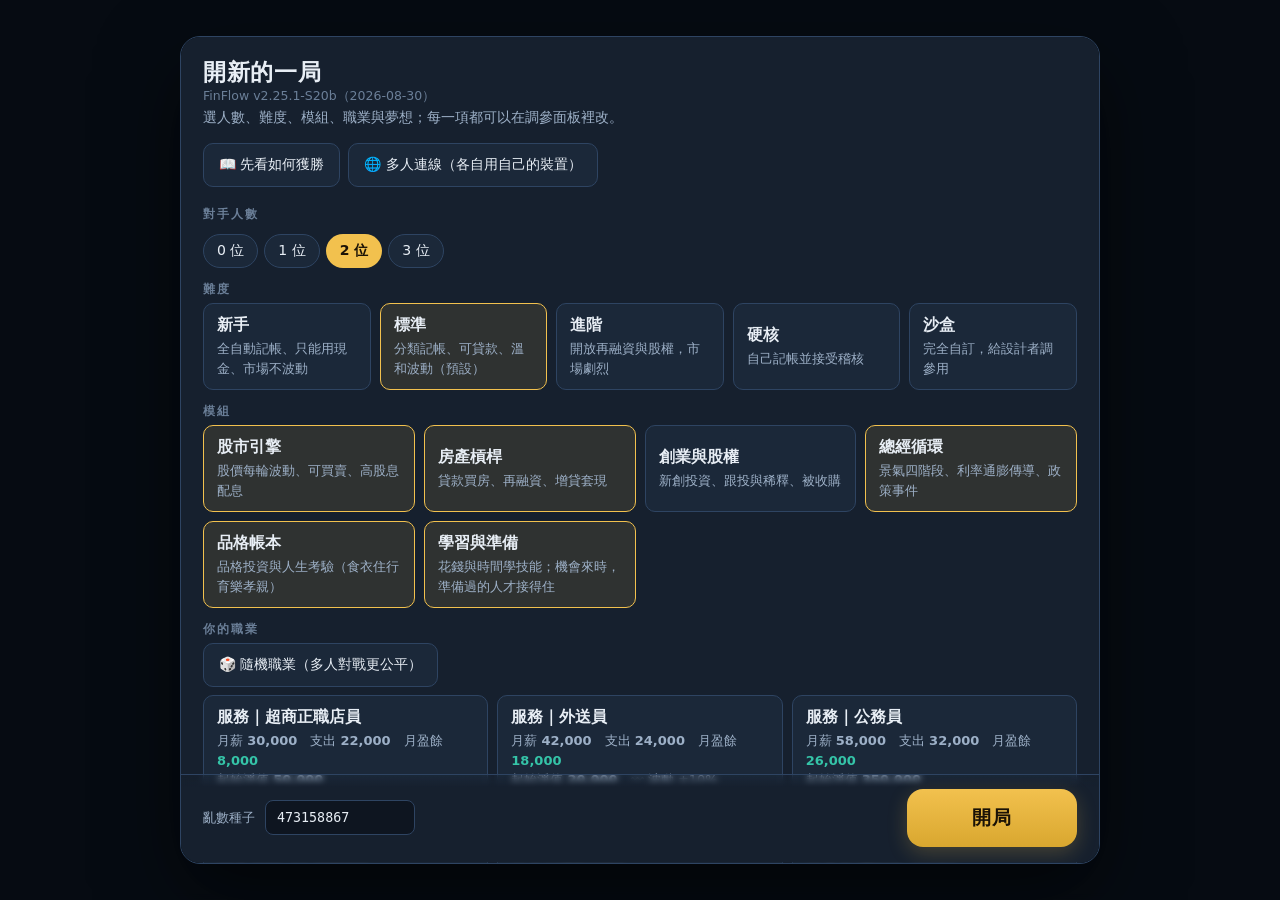
==== commit 3ffce342: "feat(v2.27.0-S22): expand dream system to 160 milestones with 160 AI illustrations, 5-per-game rando" ====
--- a/index.html
+++ b/index.html
@@ -538,6 +538,27 @@
 /* S14b：接近回合上限時的倒數提示 */
 #turnBadge.endingSoon,#turnLabel.endingSoon{ color:#F2C14E; }
 #turnLabel.endingSoon{ background:rgba(242,193,78,.14); border-radius:5px; padding:1px 6px; }
+
+/* 夢想里程碑視覺化與圖片展示 */
+.dreamStrip{margin-top:7px;border:1px solid var(--line2);border-radius:10px;overflow:hidden;
+  background:linear-gradient(135deg,rgba(62,125,214,.18),rgba(180,95,208,.14),rgba(242,193,78,.10));cursor:pointer}
+.dreamHero{height:92px;position:relative;background:linear-gradient(135deg,#233653,#34264a 55%,#614d26);
+  display:flex;align-items:flex-end;overflow:hidden}
+.dreamHero img{position:absolute;inset:0;width:100%;height:100%;object-fit:cover;display:block}
+.dreamHero:after{content:"";position:absolute;inset:0;background:linear-gradient(180deg,transparent 25%,rgba(8,13,21,.88))}
+.dreamHeroText{position:relative;z-index:1;padding:9px 10px;color:#fff;font-size:13px;font-weight:750;
+  line-height:1.35;text-shadow:0 1px 4px rgba(0,0,0,.8)}
+.dreamMeta{padding:7px 9px;display:flex;align-items:center;justify-content:space-between;gap:8px;
+  color:var(--tx3);font-size:11.5px}
+.dreamDots{display:flex;gap:4px}.dreamDot{width:18px;height:4px;border-radius:3px;background:var(--line2)}
+.dreamDot.done{background:var(--pos)}.dreamDot.now{background:var(--gold)}
+.dreamGallery{display:grid;grid-template-columns:repeat(5,1fr);gap:7px;margin-top:10px}
+.dreamTile{border:1px solid var(--line);border-radius:9px;overflow:hidden;background:var(--panel2);min-width:0}
+.dreamTile .pic{height:86px;background:linear-gradient(135deg,#253a58,#3e2c50 58%,#69562e);overflow:hidden}
+.dreamTile .pic img{width:100%;height:100%;object-fit:cover;display:block}
+.dreamTile .cap{font-size:11.5px;line-height:1.35;padding:7px;min-height:48px;color:var(--tx2)}
+.dreamTile.done{border-color:rgba(53,196,168,.65)}.dreamTile.now{border-color:var(--gold);box-shadow:0 0 0 1px rgba(242,193,78,.3)}
+
 </style>
 
 </head>
@@ -587,7 +608,7 @@
 <div id="devpanel"><div class="hd"><b>調參面板</b><button class="iconbtn" id="devClose">✕</button></div><div id="devbody"></div></div>
 <div id="overlays"></div>
 
-<script id="content-base" type="application/json">{"packId":"base","packVersion":"1.3.0","requiresEngine":">=1","professions":[{"id":"PRO_CLERK","name":"超商正職店員","group":"服務","salary":30,"baseExpenses":22,"perChildExpense":8,"startingCash":50,"startingLiabilities":[],"salaryVolatility":0,"professionEvents":[],"startingAssets":[],"moduleReq":null,"note":"貼近基本工資的生存局"},{"id":"PRO_FARMER","name":"青農（承租務農）","group":"農","salary":34,"baseExpenses":20,"perChildExpense":8,"startingCash":60,"startingLiabilities":[{"kind":"CONSUMER","name":"農機貸","principal":300,"annualRate":0.015,"isFloating":false}],"salaryVolatility":0.3,"professionEvents":[],"startingAssets":[],"moduleReq":null,"note":"看天吃飯；低支出是護城河"},{"id":"PRO_TECHOP","name":"工廠技術員","group":"工","salary":40,"baseExpenses":25,"perChildExpense":9,"startingCash":100,"startingLiabilities":[{"kind":"CONSUMER","name":"機車貸","principal":60,"annualRate":0.045,"isFloating":false}],"salaryVolatility":0,"professionEvents":[],"startingAssets":[],"moduleReq":null,"note":"穩定小盈餘，翻身靠紀律"},{"id":"PRO_DELIVERY","name":"外送員","group":"服務","salary":42,"baseExpenses":24,"perChildExpense":9,"startingCash":80,"startingLiabilities":[{"kind":"CONSUMER","name":"機車貸","principal":60,"annualRate":0.045,"isFloating":false}],"salaryVolatility":0.1,"professionEvents":[],"startingAssets":[],"moduleReq":null,"note":"低薪低支出，靠小額機會翻身"},{"id":"PRO_MKT","name":"行銷企劃專員","group":"商管","salary":42,"baseExpenses":27,"perChildExpense":10,"startingCash":100,"startingLiabilities":[{"kind":"CONSUMER","name":"學貸","principal":250,"annualRate":0.018,"isFloating":false}],"salaryVolatility":0,"professionEvents":[],"startingAssets":[],"moduleReq":null,"note":"BBA 最大宗出路"},{"id":"PRO_AUDITOR","name":"四大事務所查帳員","group":"商管","salary":48,"baseExpenses":28,"perChildExpense":10,"startingCash":120,"startingLiabilities":[{"kind":"CONSUMER","name":"學貸","principal":300,"annualRate":0.018,"isFloating":false}],"salaryVolatility":0,"professionEvents":["PE_CPA_EXAM"],"startingAssets":[],"moduleReq":null,"note":"考照可跳級加薪 40%"},{"id":"PRO_NURSE","name":"護理師","group":"醫療","salary":55,"baseExpenses":30,"perChildExpense":10,"startingCash":200,"startingLiabilities":[{"kind":"CONSUMER","name":"學貸","principal":200,"annualRate":0.018,"isFloating":false}],"salaryVolatility":0,"professionEvents":[],"startingAssets":[],"moduleReq":null,"note":"均衡入門"},{"id":"PRO_CIVIL","name":"公務員","group":"服務","salary":58,"baseExpenses":32,"perChildExpense":10,"startingCash":350,"startingLiabilities":[],"salaryVolatility":0,"professionEvents":[],"startingAssets":[],"moduleReq":null,"note":"穩定但天花板低"},{"id":"PRO_BANKER","name":"銀行理專","group":"商管","salary":58,"baseExpenses":34,"perChildExpense":11,"startingCash":200,"startingLiabilities":[{"kind":"CONSUMER","name":"學貸","principal":200,"annualRate":0.018,"isFloating":false}],"salaryVolatility":0.25,"professionEvents":[],"startingAssets":[],"moduleReq":null,"note":"底薪加佣金，先體驗浮動收入"},{"employmentType":"SELF","id":"PRO_PLUMBER","name":"水電師傅（自營）","group":"工","salary":65,"baseExpenses":35,"perChildExpense":11,"startingCash":250,"startingLiabilities":[{"kind":"CONSUMER","name":"工程車貸","principal":400,"annualRate":0.035,"isFloating":false}],"salaryVolatility":0.25,"professionEvents":[],"startingAssets":[],"moduleReq":null,"note":"接案制，無雇主退休金"},{"id":"PRO_DATA","name":"資料分析師","group":"商管","salary":68,"baseExpenses":36,"perChildExpense":11,"startingCash":300,"startingLiabilities":[{"kind":"CONSUMER","name":"學貸","principal":300,"annualRate":0.018,"isFloating":false}],"salaryVolatility":0,"professionEvents":[],"startingAssets":[],"moduleReq":null,"note":"程式與商管的交集"},{"id":"PRO_ECOM","name":"電商營運經理","group":"商管","salary":72,"baseExpenses":42,"perChildExpense":12,"startingCash":250,"startingLiabilities":[{"kind":"CONSUMER","name":"學貸","principal":250,"annualRate":0.018,"isFloating":false}],"salaryVolatility":0.15,"professionEvents":[],"startingAssets":[],"moduleReq":null,"note":"旺季獎金淡季平"},{"id":"PRO_ENGINEER","name":"軟體工程師","group":"科技","salary":75,"baseExpenses":38,"perChildExpense":12,"startingCash":400,"startingLiabilities":[{"kind":"CONSUMER","name":"學貸","principal":300,"annualRate":0.018,"isFloating":false}],"salaryVolatility":0,"professionEvents":[],"startingAssets":[],"moduleReq":null,"note":"標準局"},{"employmentType":"SELF","id":"PRO_FOOD","name":"小吃店老闆","group":"商","salary":80,"baseExpenses":45,"perChildExpense":12,"startingCash":150,"startingLiabilities":[{"kind":"CONSUMER","name":"創業貸","principal":800,"annualRate":0.025,"isFloating":false}],"salaryVolatility":0.2,"professionEvents":[],"startingAssets":[],"moduleReq":null,"note":"休息就沒有收入"},{"id":"PRO_SALES","name":"業務經理","group":"商","salary":90,"baseExpenses":55,"perChildExpense":13,"startingCash":300,"startingLiabilities":[{"kind":"CONSUMER","name":"車貸","principal":500,"annualRate":0.035,"isFloating":false},{"kind":"CONSUMER","name":"信用卡循環","principal":100,"annualRate":0.15,"isFloating":false}],"salaryVolatility":0.15,"professionEvents":[],"startingAssets":[],"moduleReq":null,"note":"高薪高支出的陷阱教材"},{"id":"PRO_PM","name":"產品經理","group":"商管","salary":95,"baseExpenses":52,"perChildExpense":14,"startingCash":400,"startingLiabilities":[{"kind":"CONSUMER","name":"學貸與在職進修貸","principal":350,"annualRate":0.018,"isFloating":false}],"salaryVolatility":0,"professionEvents":[],"startingAssets":[],"moduleReq":null,"note":"程式與管理的交集"},{"id":"PRO_SEMI","name":"半導體工程師","group":"科技","salary":110,"baseExpenses":48,"perChildExpense":14,"startingCash":500,"startingLiabilities":[{"kind":"CONSUMER","name":"學貸","principal":300,"annualRate":0.018,"isFloating":false}],"salaryVolatility":0,"professionEvents":["PE_SEMI_BONUS"],"startingAssets":[],"moduleReq":null,"note":"年終分紅是存量不是流量"},{"id":"PRO_CONSULT","name":"外商管理顧問","group":"商管","salary":165,"baseExpenses":92,"perChildExpense":18,"startingCash":500,"startingLiabilities":[{"kind":"CONSUMER","name":"MBA 留學貸","principal":1500,"annualRate":0.032,"isFloating":false}],"salaryVolatility":0,"professionEvents":[],"startingAssets":[],"moduleReq":null,"note":"開局淨值為負：高薪先還債"},{"employmentType":"FOUNDER","id":"PRO_FOUNDER","name":"新創創辦人","group":"商管","salary":36,"baseExpenses":30,"perChildExpense":10,"startingCash":150,"startingLiabilities":[{"kind":"CONSUMER","name":"創業貸","principal":600,"annualRate":0.025,"isFloating":false}],"salaryVolatility":0.2,"professionEvents":[],"startingAssets":[{"kind":"STARTUP","cardId":"OWN_STARTUP","name":"我的公司","costBasis":0,"marketValue":1500,"equityPct":0.3,"postMoney":5000,"monthlyIncome":0,"flags":{"isOwnCompany":true}}],"moduleReq":"M3","note":"薪水最低，但持有自己公司三成股權"},{"id":"PRO_DOCTOR","name":"主治醫師","group":"醫療","salary":280,"baseExpenses":165,"perChildExpense":25,"startingCash":800,"startingLiabilities":[{"kind":"CONSUMER","name":"學貸","principal":800,"annualRate":0.018,"isFloating":false},{"kind":"MORTGAGE","name":"自住宅房貸","principal":12000,"annualRate":0.022,"isFloating":true,"rateSpread":0.002}],"salaryVolatility":0,"professionEvents":[],"startingAssets":[],"moduleReq":null,"note":"自住宅不入資產欄，只留負債與月付息"}],"boardLayout":[{"idx":0,"type":"PAYDAY"},{"idx":1,"type":"OPPORTUNITY"},{"idx":2,"type":"LIFESTYLE"},{"idx":3,"type":"LIFE_EVENT"},{"idx":4,"type":"PAYDAY"},{"idx":5,"type":"MARKET"},{"idx":6,"type":"OPPORTUNITY"},{"idx":7,"type":"LIFE_EVENT"},{"idx":8,"type":"PAYDAY"},{"idx":9,"type":"OPPORTUNITY"},{"idx":10,"type":"LIFESTYLE"},{"idx":11,"type":"OPPORTUNITY"},{"idx":12,"type":"PAYDAY"},{"idx":13,"type":"MARKET"},{"idx":14,"type":"LIFE_EVENT"},{"idx":15,"type":"LAYOFF"},{"idx":16,"type":"PAYDAY"},{"idx":17,"type":"OPPORTUNITY"},{"idx":18,"type":"LIFESTYLE"},{"idx":19,"type":"OPPORTUNITY"},{"idx":20,"type":"PAYDAY"},{"idx":21,"type":"MARKET"},{"idx":22,"type":"OPPORTUNITY"},{"idx":23,"type":"LIFE_EVENT"}],"boardLayoutOuter":[{"idx":0,"type":"OPAYDAY"},{"idx":1,"type":"SITE","category":"TASTE"},{"idx":2,"type":"SITE","category":"SUMMIT"},{"idx":3,"type":"OEVENT"},{"idx":4,"type":"SITE","category":"VOYAGE"},{"idx":5,"type":"SITE","category":"LEGACY"},{"idx":6,"type":"OPAYDAY"},{"idx":7,"type":"SITE","category":"SUMMIT"},{"idx":8,"type":"SITE","category":"TASTE"},{"idx":9,"type":"OEVENT"},{"idx":10,"type":"SITE","category":"LEGACY"},{"idx":11,"type":"SITE","category":"VOYAGE"}],"stockDefs":[{"profile":"押的是未來的獲利，不是現在的配息。景氣好時漲得比大盤凶，景氣一轉也跌得比大盤快；不配息，報酬全靠價差。","macroNote":"對景氣敏感（約大盤的 1.4 倍）","symbol":"STK_TECH","name":"晶宇科技（成長股）","face":45,"dividendYieldMonthly":0,"volPreS15b":0.09,"vol":0.075,"macroBeta":1.4,"maxMove":0.25,"driftBonus":0.004},{"profile":"成熟產業、現金流穩，每月都配息。漲的時候跟不上別人，但崩盤時是全場跌最少的——防禦力就是它的報酬。","macroNote":"對景氣不敏感（約大盤的 0.5 倍）","symbol":"STK_DIV","name":"台興電信（高股息）","face":28,"dividendYieldMonthly":0.004,"volPreS15b":0.028,"vol":0.028,"macroBeta":0.5,"maxMove":0.12,"driftBonus":-0.001},{"profile":"一次買一籃子，漲跌就是大盤本身。不會讓你一夕致富，也不會讓你一夕歸零——是拿來當基準的那一檔。","macroNote":"就是大盤（1 倍）","symbol":"STK_ETF","name":"寶島大盤 ETF","face":60,"dividendYieldMonthly":0.0022,"taxRate":0.001,"volPreS15b":0.045,"vol":0.045,"macroBeta":1,"maxMove":0.18,"driftBonus":0},{"profile":"小型股，題材一來就飛、消息一散就崩，不配息。景氣好時最會漲，蕭條時跌最深，而且是全場唯一可能下市歸零的一檔。","macroNote":"對景氣極度敏感（約大盤的 1.8 倍）","symbol":"STK_SPEC","name":"星火小型股（投機）","face":12,"dividendYieldMonthly":0,"volPreS15b":0.16,"vol":0.105,"macroBeta":1.8,"maxMove":0.3,"driftBonus":0.006,"delistable":true}],"cards":{"OPPORTUNITY_SMALL":[{"id":"OPS_MICRO1","deck":"OPPORTUNITY_SMALL","kind":"REALESTATE","title":"社區停車位一席","flavor":"車位比車還保值，至少不會拋錨。","eduNote":"用小額自備款控制一個會生租金的資產，這就是槓桿的入門。","payload":{"price":420,"downPayment":84,"mortgageRate":0.026,"isFloating":true,"monthlyRent":3.5,"monthlyCost":0.3,"exitMultipliers":{"RECOVERY":1,"BOOM":1.2,"RECESSION":0.92,"DEPRESSION":0.75}},"tags":["housing"],"moduleReq":null},{"id":"OPS_MICRO2","deck":"OPPORTUNITY_SMALL","kind":"REALESTATE","title":"老公寓分租一房","flavor":"押一付二，房客是隔壁大學的研究生。","eduNote":"低總價的分租，讓小資族也能踏出第一步。","payload":{"price":850,"downPayment":170,"mortgageRate":0.024,"isFloating":true,"monthlyRent":8,"monthlyCost":1,"exitMultipliers":{"RECOVERY":1,"BOOM":1.22,"RECESSION":0.9,"DEPRESSION":0.7}},"tags":["housing"],"moduleReq":null},{"id":"OPS_MICRO3","deck":"OPPORTUNITY_SMALL","kind":"BUSINESS","title":"自動販賣機兩台","flavor":"擺在辦公大樓一樓，飲料補貨自己來。","eduNote":"小額起步的現金流，賺的不多但立刻開始複利。","payload":{"price":90,"monthlyProfit":3.5,"volatileProfit":true},"tags":["business"],"moduleReq":null},{"id":"OPS_MICRO4","deck":"OPPORTUNITY_SMALL","kind":"BUSINESS","title":"網拍庫存轉售","flavor":"一批換季出清的球鞋，賭它翻倍。","eduNote":"最低門檻的小生意，適合當第一桶金的起點。","payload":{"price":60,"monthlyProfit":2.6,"volatileProfit":true},"tags":["business"],"moduleReq":null},{"id":"OPS_RE1","deck":"OPPORTUNITY_SMALL","kind":"REALESTATE","title":"三重公寓隔套收租","flavor":"屋主移民急售，已隔三套滿租。","eduNote":"頭期款進資產欄、貸款進負債欄；租金減掉支出與利息，剩下的才是你的現金流。","payload":{"price":2200,"downPayment":440,"mortgageRate":0.0235,"isFloating":true,"monthlyRent":16,"monthlyCost":3,"exitMultipliers":{"RECOVERY":1,"BOOM":1.3,"RECESSION":0.85,"DEPRESSION":0.62}},"tags":["housing","leverage"],"moduleReq":null},{"id":"OPS_RE2","deck":"OPPORTUNITY_SMALL","kind":"REALESTATE","title":"中壢學區套房","flavor":"對面就是大學側門，寒暑假空租兩個月。","eduNote":"空置率是隱形成本，看報酬率時要先扣掉它。","payload":{"price":1600,"downPayment":320,"mortgageRate":0.022,"isFloating":true,"monthlyRent":13,"monthlyCost":2,"exitMultipliers":{"RECOVERY":1,"BOOM":1.25,"RECESSION":0.88,"DEPRESSION":0.65}},"tags":["housing"],"moduleReq":null},{"id":"OPS_RE3","deck":"OPPORTUNITY_SMALL","kind":"REALESTATE","title":"高雄鹽埕老公寓","flavor":"屋齡四十年，但巷口就是輕軌站。","eduNote":"老屋維修費會吃掉現金流，買前先問修繕準備金。","payload":{"price":1200,"downPayment":240,"mortgageRate":0.024,"isFloating":true,"monthlyRent":11,"monthlyCost":2,"exitMultipliers":{"RECOVERY":1,"BOOM":1.22,"RECESSION":0.9,"DEPRESSION":0.68}},"tags":["housing"],"moduleReq":null},{"id":"OPS_RE4","deck":"OPPORTUNITY_SMALL","kind":"REALESTATE","title":"桃園小坪數廠辦","flavor":"承租戶是做模具的老師傅，一租十年。","eduNote":"長約租客降低空置風險，這也是一種報酬。","payload":{"price":2400,"downPayment":480,"mortgageRate":0.026,"isFloating":true,"monthlyRent":19,"monthlyCost":4,"exitMultipliers":{"RECOVERY":1,"BOOM":1.28,"RECESSION":0.82,"DEPRESSION":0.6}},"tags":["housing","commercial"],"moduleReq":null},{"id":"OPS_BZ1","deck":"OPPORTUNITY_SMALL","kind":"BUSINESS","title":"自助洗衣店（頂讓）","flavor":"機器五成新，社區人口穩定。","eduNote":"事業要全額現金買下，沒有槓桿；但它的現金流不用等房客。","payload":{"price":380,"monthlyProfit":13,"volatileProfit":false},"tags":["business"],"moduleReq":null},{"id":"OPS_BZ2","deck":"OPPORTUNITY_SMALL","kind":"BUSINESS","title":"手搖飲加盟店","flavor":"品牌方保證帶客，權利金另計。","eduNote":"加盟等於買現成系統，但你的利潤要分給品牌。","payload":{"price":400,"monthlyProfit":15,"volatileProfit":true},"tags":["business"],"moduleReq":null},{"id":"OPS_BZ3","deck":"OPPORTUNITY_SMALL","kind":"BUSINESS","title":"夾娃娃機三台","flavor":"就放在夜市入口。","eduNote":"小額但高波動，適合當第一個現金流實驗。","payload":{"price":120,"monthlyProfit":4.5,"volatileProfit":true},"tags":["business"],"moduleReq":null},{"id":"OPS_BZ4","deck":"OPPORTUNITY_SMALL","kind":"BUSINESS","title":"校園販賣機組","flavor":"跟學校簽三年約。","eduNote":"有約在身的收入比較好預測，這就是現金流品質。","payload":{"price":260,"monthlyProfit":9,"volatileProfit":false},"tags":["business"],"moduleReq":null},{"id":"OPS_SU1","deck":"OPPORTUNITY_SMALL","kind":"STARTUP","moduleReq":"M3","title":"朋友的外送機器人團隊（種子輪）","flavor":"三個人、一間車庫、一台改裝的推車。","eduNote":"種子輪投的是人，不是財報——因為那時候還沒有財報。","payload":{"investAmount":280,"equityPct":0.06,"postMoney":4600}},{"id":"OPS_SU2","deck":"OPPORTUNITY_SMALL","kind":"STARTUP","moduleReq":"M3","title":"寵物保健食品品牌（天使輪）","flavor":"創辦人自己的狗吃了兩年，才敢拿出來賣。","eduNote":"小額參與可以買到經驗，但別把它當成分散——一次投一家不叫分散。","payload":{"investAmount":360,"equityPct":0.07,"postMoney":5100}},{"id":"OPS_SU3","deck":"OPPORTUNITY_SMALL","kind":"STARTUP","moduleReq":"M3","title":"在地食材冷鏈平台（Pre-A）","flavor":"已經有三家餐廳在用，但還在燒錢。","eduNote":"有營收不等於會賺錢；燒錢速度才決定它撐得到下一輪嗎。","payload":{"investAmount":520,"equityPct":0.08,"postMoney":6500}},{"id":"OPP_HONGYUAN_FUND","deck":"OPPORTUNITY_SMALL","kind":"BUSINESS","title":"封閉型民間高息專案","flavor":"鄰居每個月都在領利息，介紹人拍胸脯保證絕對穩當，名額只剩這週！","eduNote":"你貪他的高利息，他要你的全家本金。世上沒有年化 30% 還保本的生意（歷史原型：鴻源吸金案）。","group":"高息投資","stage":"INNER","scamWarning":true,"payload":{"price":100,"downPayment":100,"monthlyProfit":3,"isScam":true,"scamDelayTurns":3,"scamLoss":100}},{"id":"OPP_GOLD_REPURCHASE","deck":"OPPORTUNITY_SMALL","kind":"BUSINESS","title":"實體黃金保本回購專案","flavor":"業務把沉甸甸的金條擺在眼前，合約白紙黑字寫著保證原價買回加贈年息。","eduNote":"『保本』與『高於定存數倍的利息』在財務物理學上是互相矛盾的（歷史原型：聖石金業案）。","group":"黃金貴金屬","stage":"INNER","scamWarning":true,"payload":{"price":150,"downPayment":150,"monthlyProfit":1,"isScam":true,"scamDelayTurns":3,"scamLoss":150}},{"id":"OPP_RED_SLIP_HOUSING","deck":"OPPORTUNITY_SMALL","kind":"REALESTATE","title":"預售屋紅單轉手套利","flavor":"房仲低聲說：現在買紅單卡位，等開盤轉約現賺，根本不用真的交屋。","eduNote":"預售屋槓桿是雙面刃；一旦政策收緊禁止轉約或限貸，繳不出尾款便是全額違約沒收。","group":"房地產","stage":"INNER","payload":{"price":1000,"downPayment":100,"monthlyRent":0}}],"OPPORTUNITY_LARGE":[{"id":"OPL_RE1","deck":"OPPORTUNITY_LARGE","kind":"REALESTATE","title":"台中七期兩房","flavor":"面公園，租客是科技業外派主管。","eduNote":"大標的每筆現金流大，但要壓上更多自備款。","payload":{"price":12000,"downPayment":2400,"mortgageRate":0.022,"isFloating":true,"monthlyRent":68,"monthlyCost":8,"exitMultipliers":{"RECOVERY":1,"BOOM":1.35,"RECESSION":0.85,"DEPRESSION":0.6}},"tags":["housing","leverage"],"moduleReq":null},{"id":"OPL_RE2","deck":"OPPORTUNITY_LARGE","kind":"REALESTATE","title":"台北文山三房","flavor":"屋主換屋，願意配合貸款流程。","eduNote":"利率每升一碼，你的月付息就漲一次——浮動利率是隱形風險。","payload":{"price":18000,"downPayment":3600,"mortgageRate":0.022,"isFloating":true,"monthlyRent":98,"monthlyCost":10,"exitMultipliers":{"RECOVERY":1,"BOOM":1.32,"RECESSION":0.86,"DEPRESSION":0.62}},"tags":["housing","leverage"],"moduleReq":null},{"id":"OPL_RE3","deck":"OPPORTUNITY_LARGE","kind":"REALESTATE","title":"新竹科園整層住家","flavor":"竹科上班族排隊等租。","eduNote":"單一產業支撐的租金，會跟著那個產業一起循環。","payload":{"price":15000,"downPayment":3000,"mortgageRate":0.023,"isFloating":true,"monthlyRent":88,"monthlyCost":9,"exitMultipliers":{"RECOVERY":1,"BOOM":1.4,"RECESSION":0.8,"DEPRESSION":0.55}},"tags":["housing","leverage"],"moduleReq":null},{"id":"OPL_RE4","deck":"OPPORTUNITY_LARGE","kind":"REALESTATE","title":"台南民宿透天","flavor":"老屋改建，週末訂房滿載。","eduNote":"經營型房產報酬高，但你其實買了一份工作。","payload":{"price":9000,"downPayment":1800,"mortgageRate":0.025,"isFloating":true,"monthlyRent":64,"monthlyCost":12,"exitMultipliers":{"RECOVERY":1,"BOOM":1.3,"RECESSION":0.78,"DEPRESSION":0.5}},"tags":["housing","business"],"moduleReq":null},{"id":"OPL_RE5","deck":"OPPORTUNITY_LARGE","kind":"REALESTATE","title":"商辦分層出租","flavor":"整層八個隔間，六家新創進駐。","eduNote":"商用不動產的租金隨景氣擺動比住宅劇烈。","payload":{"price":22000,"downPayment":4400,"mortgageRate":0.024,"isFloating":true,"monthlyRent":132,"monthlyCost":14,"exitMultipliers":{"RECOVERY":1,"BOOM":1.45,"RECESSION":0.72,"DEPRESSION":0.45}},"tags":["commercial","leverage"],"moduleReq":null},{"id":"OPL_RE6","deck":"OPPORTUNITY_LARGE","kind":"REALESTATE","title":"社區車位八席","flavor":"沒有房客糾紛，也沒有漏水。","eduNote":"管理成本低的資產，現金流最乾淨。","payload":{"price":4800,"downPayment":960,"mortgageRate":0.026,"isFloating":true,"monthlyRent":34,"monthlyCost":2,"exitMultipliers":{"RECOVERY":1,"BOOM":1.25,"RECESSION":0.9,"DEPRESSION":0.7}},"tags":["housing"],"moduleReq":null},{"id":"OPL_BZ1","deck":"OPPORTUNITY_LARGE","kind":"BUSINESS","title":"連鎖早餐店三家","flavor":"原老闆要退休，員工全數留任。","eduNote":"買下有店長的生意，你買的是系統不是工作。","payload":{"price":3200,"monthlyProfit":88,"volatileProfit":false},"tags":["business"],"moduleReq":null},{"id":"OPL_BZ2","deck":"OPPORTUNITY_LARGE","kind":"BUSINESS","title":"小型物流車隊","flavor":"綁三家電商的最後一哩配送。","eduNote":"客戶集中度是風險：三家跑掉一家，利潤少三分之一。","payload":{"price":5000,"monthlyProfit":128,"volatileProfit":true},"tags":["business"],"moduleReq":null},{"id":"OPL_SU1","deck":"OPPORTUNITY_LARGE","kind":"STARTUP","title":"AI 客服新創 A 輪","flavor":"創辦人是你以前的同事。","eduNote":"新創股權買的是未來，它現在一毛現金流都不會給你。","payload":{"investAmount":1500,"equityPct":0.08,"postMoney":18750,"followOnRounds":2,"monthlyIncome":0},"tags":["startup"],"moduleReq":"M3"},{"id":"OPL_SU2","deck":"OPPORTUNITY_LARGE","kind":"STARTUP","title":"生技檢測新創 B 輪","flavor":"剛拿到醫材許可證。","eduNote":"下一輪你若不跟投，股份會被稀釋——這是股權投資的必修課。","payload":{"investAmount":2500,"equityPct":0.1,"postMoney":25000,"followOnRounds":2,"monthlyIncome":0},"tags":["startup"],"moduleReq":"M3"},{"id":"OPP_OFFSHORE_VIP_FUND","deck":"OPPORTUNITY_LARGE","kind":"BUSINESS","title":"海外頂級機構專屬配息信託","flavor":"理專小聲透露：這是資產千萬以上的 VIP 才能投的海外無風險配息基金。","eduNote":"不在金融監管名冊內的境外商品，一旦出事跨國追償往往化為烏有（歷史原型：澳豐金融案）。","group":"海外信託","stage":"INNER","scamWarning":true,"payload":{"price":200,"downPayment":200,"monthlyProfit":1.4,"isScam":true,"scamDelayTurns":4,"scamLoss":200}}],"LIFESTYLE":[{"id":"LS01","deck":"LIFESTYLE","kind":"LIFESTYLE","title":"最新款手機","flavor":"舊的還能用，但新的會拍星星。","eduNote":"想要與需要的差別，通常只有 24 小時的耐心。","payload":{"cost":32,"recurringMonthly":0,"optional":true},"tags":["want"],"moduleReq":null},{"id":"LS02","deck":"LIFESTYLE","kind":"LIFESTYLE","title":"健身房兩年約","flavor":"教練說現在辦最划算。","eduNote":"長約把一次性決定變成每月支出，簽名前先乘以 24。","payload":{"cost":8,"recurringMonthly":3,"optional":true},"tags":["want","recurring"],"moduleReq":null},{"id":"LS03","deck":"LIFESTYLE","kind":"LIFESTYLE","title":"機車定期保養","flavor":"該換的還是要換。","eduNote":"預期得到的維護費用不叫意外，叫預算。","payload":{"cost":6,"recurringMonthly":0,"optional":false},"tags":["need"],"moduleReq":null},{"id":"LS04","deck":"LIFESTYLE","kind":"LIFESTYLE","title":"朋友婚禮紅包月","flavor":"這個月有三場。","eduNote":"人情支出可以預測，卻最常被漏編列。","payload":{"cost":12,"recurringMonthly":0,"optional":false},"tags":["need"],"moduleReq":null},{"id":"LS05","deck":"LIFESTYLE","kind":"LIFESTYLE","title":"養一隻狗","flavor":"牠在收容所看著你。","eduNote":"養寵物是一筆十五年的月支出承諾。","payload":{"cost":15,"recurringMonthly":4,"optional":true},"tags":["want","recurring"],"moduleReq":null},{"id":"LS06","deck":"LIFESTYLE","kind":"LIFESTYLE","title":"串流平台四台全開","flavor":"每台都有想看的。","eduNote":"小額訂閱的殺傷力在於你不會取消它。","payload":{"cost":2,"recurringMonthly":2,"optional":true},"tags":["want","recurring"],"moduleReq":null},{"id":"LS07","deck":"LIFESTYLE","kind":"LIFESTYLE","title":"日本自由行","flavor":"機票剛好特價。","eduNote":"旅行是好事，用現金流買比用信用卡買更好。","payload":{"cost":45,"recurringMonthly":0,"optional":true},"tags":["want"],"moduleReq":null},{"id":"LS08","deck":"LIFESTYLE","kind":"LIFESTYLE","title":"家電同時陣亡","flavor":"冰箱跟冷氣講好的。","eduNote":"這就是為什麼要有緊急預備金。","payload":{"cost":38,"recurringMonthly":0,"optional":false},"tags":["need"],"moduleReq":null},{"id":"LS09","deck":"LIFESTYLE","kind":"LIFESTYLE","title":"牙齒治療","flavor":"拖了半年的那顆。","eduNote":"健康支出拖越久越貴，這是負利率的支出。","payload":{"cost":25,"recurringMonthly":0,"optional":false},"tags":["insurable","need","health","medical"],"moduleReq":null},{"id":"LS10","deck":"LIFESTYLE","kind":"LIFESTYLE","title":"換季治裝","flavor":"衣櫃裡永遠少一件。","eduNote":"固定小額支出乘以十二，才是它真正的價格。","payload":{"cost":10,"recurringMonthly":0,"optional":true},"tags":["want"],"moduleReq":null},{"id":"LS11","deck":"LIFESTYLE","kind":"LIFESTYLE","title":"車險與燃料稅","flavor":"每年這個時候。","eduNote":"年繳費用要除以十二放進月支出，才看得到真實成本。","payload":{"cost":18,"recurringMonthly":0,"optional":false},"tags":["need"],"moduleReq":null},{"id":"LS12","deck":"LIFESTYLE","kind":"LIFESTYLE","title":"補習班學費","flavor":"別人的孩子都在補。","eduNote":"教育投資也是支出，重點是它有沒有你要的回報。","payload":{"cost":20,"recurringMonthly":0,"optional":false},"tags":["need","family"],"moduleReq":null,"requiresChildSinceS12":true},{"id":"LS13","deck":"LIFESTYLE","kind":"LIFESTYLE","title":"社區管理費調漲","flavor":"公告貼在電梯裡。","eduNote":"住的成本會自己長大，投資的現金流不會自動跟上。","payload":{"cost":0,"recurringMonthly":2,"optional":false},"tags":["need","recurring"],"moduleReq":null},{"id":"LS14","deck":"LIFESTYLE","kind":"LIFESTYLE","title":"手沖咖啡全套","flavor":"從此不用外帶咖啡了（真的嗎）。","eduNote":"用一次性支出換未來省錢，先算清楚要幾杯才回本。","payload":{"cost":14,"recurringMonthly":0,"optional":true},"tags":["want"],"moduleReq":null},{"id":"LS16","deck":"LIFESTYLE","kind":"LIFESTYLE","title":"線上課程年費","flavor":"買了就等於學會了。","eduNote":"買課的當下最有動力，續訂前先看看你上了幾堂。","payload":{"cost":16,"recurringMonthly":0,"optional":true},"tags":["want"],"moduleReq":null},{"id":"LS17","deck":"LIFESTYLE","kind":"LIFESTYLE","title":"養兩隻鸚鵡","flavor":"會學你講話，也會啃你的傢俱。","eduNote":"寵物是十幾年的承諾：飼料、玩具、獸醫，每月都在帳上。","payload":{"cost":18,"recurringMonthly":2,"optional":true},"tags":["want","recurring","pet"],"moduleReq":null},{"id":"LS18","deck":"LIFESTYLE","kind":"LIFESTYLE","title":"手遊限定轉蛋課金","flavor":"保底就在下一抽，機率寫在最下面一行。","eduNote":"課金買的是機率，不是結果——期望值先算再刷。","payload":{"cost":12,"recurringMonthly":0,"optional":true},"tags":["want","game"],"moduleReq":null},{"id":"LS19","deck":"LIFESTYLE","kind":"LIFESTYLE","title":"KTV 包廂歡唱夜","flavor":"切歌切到凌晨兩點，隔天嗓子啞掉。","eduNote":"娛樂支出沒有錯，錯的是每次都「難得嘛」。","payload":{"cost":6,"recurringMonthly":0,"optional":true},"tags":["want","social"],"moduleReq":null},{"id":"LS20","deck":"LIFESTYLE","kind":"LIFESTYLE","title":"飛海外看偶像演唱會","flavor":"機票加門票加周邊，青春無價但刷卡有價。","eduNote":"為熱愛花錢可以，用循環利息付熱愛不行。","payload":{"cost":55,"recurringMonthly":0,"optional":true},"tags":["want","travel"],"moduleReq":null},{"id":"LS21","deck":"LIFESTYLE","kind":"LIFESTYLE","title":"社團慶功宴","flavor":"孩子在校際比賽得獎，全隊一起吃火鍋慶祝，家長分攤餐費。","eduNote":"孩子成長中的同儕社交與成就感，是千金難買的人生回憶。","payload":{"cost":8},"requiresChildSinceS12":true},{"id":"LS22","deck":"LIFESTYLE","kind":"LIFESTYLE","title":"校外教學與畢業紀念冊","flavor":"三天的校外教學行程加上厚厚的精裝紀念冊，留下青春紀錄。","eduNote":"學校常態性的大額專案支出，考驗家庭短期週轉金的彈性。","payload":{"cost":12},"requiresChildSinceS12":true},{"id":"LS23","deck":"LIFESTYLE","kind":"LIFESTYLE","title":"孩子樂器採購與才藝比賽","flavor":"換上高階演奏級樂器，並報名全國音樂比賽。","eduNote":"才藝教育的設備升級費用往往驚人，需要與家庭財務總體目標取得平衡。","payload":{"cost":35},"requiresChildSinceS12":true},{"id":"LS24","deck":"LIFESTYLE","kind":"LIFESTYLE","title":"暑期夏令營體驗","flavor":"雙薪家庭暑假無暇照顧，送孩子參加全美語戶外探索夏令營。","eduNote":"暑期安親與營隊費用是現代雙薪家長每年固定的現金流重擔。","payload":{"cost":25},"optional":false,"requiresChildSinceS12":true},{"id":"LS25","deck":"LIFESTYLE","kind":"LIFESTYLE","title":"大學開學生活準備金","flavor":"孩子考上外縣市大學，採購筆電、機車與外宿日常用品。","eduNote":"子女邁入成年自立前夕，是父母家庭教育資金支出的最高峰。","payload":{"cost":50},"requiresChildSinceS12":true}],"LIFE_EVENT":[{"id":"LE01","deck":"LIFE_EVENT","kind":"LIFE_EVENT","title":"家裡多了一個人","flavor":"半夜的哭聲從此變成背景音。","eduNote":"每個孩子都是一筆長期的月支出，要提早進預算。","effects":[{"op":"ADD_CHILD"}],"tags":["family"],"moduleReq":null},{"id":"LE02","deck":"LIFE_EVENT","kind":"LIFE_EVENT","title":"年度調薪","flavor":"主管說你今年表現很好。","eduNote":"加薪讓你更快存到本金，但它不會自己變成被動收入。","effects":[{"op":"SALARY_MULT","factor":1.08,"label":"年度調薪"}],"tags":["career"],"moduleReq":null},{"id":"LE04","deck":"LIFE_EVENT","kind":"LIFE_EVENT","title":"急性盲腸炎","flavor":"半夜掛急診。","eduNote":"醫療支出是最典型的「必須有現金」情境。","effects":[{"op":"CASH_DELTA","target":"self","amount":-30,"label":"醫療自付"}],"tags":["health"],"moduleReq":null},{"id":"LE05","deck":"LIFE_EVENT","kind":"LIFE_EVENT","title":"長輩留下的一筆錢","flavor":"信封上寫著你的名字。","eduNote":"一次性收入是存量，把它換成會生錢的資產才會變流量。","effects":[{"op":"CASH_DELTA","target":"self","amount":260,"label":"繼承"}],"tags":["windfall"],"moduleReq":null},{"id":"LE06","deck":"LIFE_EVENT","kind":"LIFE_EVENT","title":"二寶報到","flavor":"這次比較從容一點。","eduNote":"養育支出是等比級數，不是加法。","effects":[{"op":"ADD_CHILD"}],"tags":["family"],"moduleReq":null},{"id":"LE07","deck":"LIFE_EVENT","kind":"LIFE_EVENT","title":"被挖角跳槽","flavor":"對方開的價碼你想了三天。","eduNote":"換工作是提高主動收入最快的方式之一。","effects":[{"op":"SALARY_MULT","factor":1.15,"label":"跳槽加薪"},{"op":"CASH_DELTA","target":"self","amount":-12,"label":"空窗期支出"}],"tags":["career"],"moduleReq":null},{"id":"LE08","deck":"LIFE_EVENT","kind":"LIFE_EVENT","title":"親戚的婚宴週","flavor":"一週三場，都是不能不去的。","eduNote":"可預測的人情支出應該編進年度預算。","effects":[{"op":"CASH_DELTA","target":"self","amount":-18,"label":"禮金"}],"tags":["social"],"moduleReq":null},{"id":"LE10","deck":"LIFE_EVENT","kind":"LIFE_EVENT","title":"三寶出生","flavor":"家裡真的滿了。","eduNote":"家庭規模是你自由門檻的乘數。","effects":[{"op":"ADD_CHILD"}],"tags":["family"],"moduleReq":null},{"id":"SI_MBA","deck":"LIFE_EVENT","kind":"SELF_INVEST","title":"在職進修念個 MBA","flavor":"週末與夜晚全給了課本，兩年後履歷不一樣了。","eduNote":"對自己的投資，長期報酬率常常最高。","oncePerLife":true,"decision":{"options":[{"label":"投資自己","sub":"投入 60　薪資 ×1.28","cost":60,"effects":[{"op":"CASH_DELTA","target":"self","amount":-60,"label":"在職進修念個 MBA 投入"},{"op":"SALARY_MULT","target":"self","factor":1.28,"label":"在職進修念個 MBA"}]},{"label":"暫時不","sub":"把錢與時間留著","effects":[]}]}},{"id":"SI_CERT","deck":"LIFE_EVENT","kind":"SELF_INVEST","title":"考取國際專業證照","flavor":"考場外的你，比進場前更值錢。","eduNote":"證照是把能力標準化、讓市場看得見。","oncePerLife":true,"decision":{"options":[{"label":"投資自己","sub":"投入 28　薪資 ×1.18","cost":28,"effects":[{"op":"CASH_DELTA","target":"self","amount":-28,"label":"考取國際專業證照 投入"},{"op":"SALARY_MULT","target":"self","factor":1.18,"label":"考取國際專業證照"}]},{"label":"暫時不","sub":"把錢與時間留著","effects":[]}]}},{"id":"SI_PIVOT","deck":"LIFE_EVENT","kind":"SELF_INVEST","title":"轉職到成長型產業","flavor":"空窗與從頭學起的陣痛，換來更高的天花板。","eduNote":"選對產業，努力的邊際報酬會完全不同。","oncePerLife":true,"decision":{"options":[{"label":"投資自己","sub":"投入 20　薪資 ×1.22","cost":20,"effects":[{"op":"CASH_DELTA","target":"self","amount":-20,"label":"轉職到成長型產業 投入"},{"op":"SALARY_MULT","target":"self","factor":1.22,"label":"轉職到成長型產業"}]},{"label":"暫時不","sub":"把錢與時間留著","effects":[]}]}},{"id":"SI_SKILL","deck":"LIFE_EVENT","kind":"SELF_INVEST","title":"學會第二專長（數位技能）","flavor":"下班後的線上課，補上了缺的那塊拼圖。","eduNote":"一技之長，是通膨時代最保值的資產。","oncePerLife":true,"decision":{"options":[{"label":"投資自己","sub":"投入 22　薪資 ×1.16","cost":22,"effects":[{"op":"CASH_DELTA","target":"self","amount":-22,"label":"學會第二專長（數位技能） 投入"},{"op":"SALARY_MULT","target":"self","factor":1.16,"label":"學會第二專長（數位技能）"}]},{"label":"暫時不","sub":"把錢與時間留著","effects":[]}]}},{"id":"SI_NEGO","deck":"LIFE_EVENT","kind":"SELF_INVEST","title":"上完溝通課，成功談加薪","flavor":"你準備了數據、也準備了勇氣。","eduNote":"你的薪水，有時只差一次好好開口。","oncePerLife":true,"decision":{"options":[{"label":"投資自己","sub":"投入 8　薪資 ×1.12","cost":8,"effects":[{"op":"CASH_DELTA","target":"self","amount":-8,"label":"上完溝通課，成功談加薪 投入"},{"op":"SALARY_MULT","target":"self","factor":1.12,"label":"上完溝通課，成功談加薪"}]},{"label":"暫時不","sub":"把錢與時間留著","effects":[]}]}},{"id":"SI_LANG","deck":"LIFE_EVENT","kind":"SELF_INVEST","title":"進修外語，爭取外派加給","flavor":"多會一種語言，就多一種人生選項。","eduNote":"語言打開的是機會，不只是履歷。","oncePerLife":true,"decision":{"options":[{"label":"投資自己","sub":"投入 30　薪資 ×1.25","cost":30,"effects":[{"op":"CASH_DELTA","target":"self","amount":-30,"label":"進修外語，爭取外派加給 投入"},{"op":"SALARY_MULT","target":"self","factor":1.25,"label":"進修外語，爭取外派加給"}]},{"label":"暫時不","sub":"把錢與時間留著","effects":[]}]}},{"id":"SI_SIDE","deck":"LIFE_EVENT","kind":"SELF_INVEST","title":"副業起步：週末工作坊","flavor":"把興趣變成收入，週末不再只是休息。","eduNote":"第二收入來源，是抗風險的底氣。","oncePerLife":true,"decision":{"options":[{"label":"投資自己","sub":"投入 18　薪資 ×1.15","cost":18,"effects":[{"op":"CASH_DELTA","target":"self","amount":-18,"label":"副業起步：週末工作坊 投入"},{"op":"SALARY_MULT","target":"self","factor":1.15,"label":"副業起步：週末工作坊"}]},{"label":"暫時不","sub":"把錢與時間留著","effects":[]}]}},{"id":"SI_QUIT","deck":"LIFE_EVENT","kind":"SELF_INVEST","title":"戒除昂貴習慣，重整生活","flavor":"算了一次年度花費，你嚇了一跳。","eduNote":"省下的每一塊，都是自由的一小步。","oncePerLife":true,"decision":{"options":[{"label":"投資自己","sub":"投入 5　每月支出 -5","cost":5,"effects":[{"op":"CASH_DELTA","target":"self","amount":-5,"label":"戒除昂貴習慣，重整生活 投入"},{"op":"ADD_RECURRING_EXPENSE","target":"self","amount":-5,"label":"戒除昂貴習慣，重整生活（每月）"}]},{"label":"暫時不","sub":"把錢與時間留著","effects":[]}]}},{"id":"SI_MOVE","deck":"LIFE_EVENT","kind":"SELF_INVEST","title":"搬到房租更合理的地方","flavor":"通勤多十分鐘，錢包鬆了一大截。","eduNote":"居住成本，是多數人最大的固定支出。","oncePerLife":true,"decision":{"options":[{"label":"投資自己","sub":"投入 10　每月支出 -6","cost":10,"effects":[{"op":"CASH_DELTA","target":"self","amount":-10,"label":"搬到房租更合理的地方 投入"},{"op":"ADD_RECURRING_EXPENSE","target":"self","amount":-6,"label":"搬到房租更合理的地方（每月）"}]},{"label":"暫時不","sub":"把錢與時間留著","effects":[]}]}},{"id":"SI_AUTO","deck":"LIFE_EVENT","kind":"SELF_INVEST","title":"建立自動化理財系統","flavor":"設定好自動轉帳與記帳，錢就乖了。","eduNote":"好的系統，讓省錢不必靠意志力。","oncePerLife":true,"decision":{"options":[{"label":"投資自己","sub":"投入 6　每月支出 -3","cost":6,"effects":[{"op":"CASH_DELTA","target":"self","amount":-6,"label":"建立自動化理財系統 投入"},{"op":"ADD_RECURRING_EXPENSE","target":"self","amount":-3,"label":"建立自動化理財系統（每月）"}]},{"label":"暫時不","sub":"把錢與時間留著","effects":[]}]}},{"id":"SI_HEALTH","deck":"LIFE_EVENT","kind":"SELF_INVEST","title":"認真投資健康，減少醫療支出","flavor":"開始運動與定期檢查後，藥費省下來了。","eduNote":"健康是負債表上看不到、卻最貴的資產。","oncePerLife":true,"decision":{"options":[{"label":"投資自己","sub":"投入 20　每月支出 -4","cost":20,"effects":[{"op":"CASH_DELTA","target":"self","amount":-20,"label":"認真投資健康，減少醫療支出 投入"},{"op":"ADD_RECURRING_EXPENSE","target":"self","amount":-4,"label":"認真投資健康，減少醫療支出（每月）"}]},{"label":"暫時不","sub":"把錢與時間留著","effects":[]}]}},{"id":"SI_DEBT","deck":"LIFE_EVENT","kind":"SELF_INVEST","title":"把高利卡債整合成低利貸","flavor":"一通電話、一張表，利息砍了一半。","eduNote":"先解決最貴的債，比多賺更有效。","oncePerLife":true,"decision":{"options":[{"label":"投資自己","sub":"投入 4　每月支出 -5","cost":4,"effects":[{"op":"CASH_DELTA","target":"self","amount":-4,"label":"把高利卡債整合成低利貸 投入"},{"op":"ADD_RECURRING_EXPENSE","target":"self","amount":-5,"label":"把高利卡債整合成低利貸（每月）"}]},{"label":"暫時不","sub":"把錢與時間留著","effects":[]}]}},{"id":"LE11","deck":"LIFE_EVENT","kind":"CHOICE","title":"父母醫療陪同請假","flavor":"爸媽要回診，時間卡在上班日。","eduNote":"陪伴的價值不在報酬率，但會回到你們的關係裡。","moduleReq":"M6","decision":{"options":[{"label":"請假陪同就醫","sub":"花 9、停 1 回合；孝親好感 +1、幸福感上升","cost":9,"effects":[{"op":"CASH_DELTA","target":"self","amount":-9,"label":"陪同請假"},{"op":"SKIP_TURNS","n":1},{"op":"GRANT_VIRTUE","axis":"FILIAL","delta":1}]},{"label":"忙不過來，這次沒陪","sub":"省下時間與錢，但父母有點失落（孝親好感 −1）","effects":[{"op":"GRANT_VIRTUE","axis":"FILIAL","delta":-1}]}]},"tags":["insurable","medical"]},{"id":"LE09","deck":"LIFE_EVENT","kind":"CHOICE","title":"照顧生病的家人","flavor":"家人住院了，需要有人在身邊。","eduNote":"時間與金錢常要二選一，沒有標準答案。","moduleReq":"M6","decision":{"options":[{"label":"親自照顧","sub":"花 15、停 1 回合；孝親好感 +1、幸福感上升","cost":15,"effects":[{"op":"CASH_DELTA","target":"self","amount":-15,"label":"照護支出"},{"op":"SKIP_TURNS","n":1},{"op":"GRANT_VIRTUE","axis":"FILIAL","delta":1}]},{"label":"花錢請看護代勞","sub":"花 30、多花錢換時間，關係持平","cost":30,"effects":[{"op":"CASH_DELTA","target":"self","amount":-30,"label":"看護費"}]}]},"tags":["insurable","medical"]},{"id":"LE12","deck":"LIFE_EVENT","kind":"LIFE_EVENT","title":"開車擦撞，對方要求賠償","flavor":"路口一個閃神，保險桿凹了一角。","eduNote":"車險與緊急預備金，就是為這種「一定會發生的意外」準備的。","effects":[{"op":"CASH_DELTA","target":"self","amount":-28,"label":"修車與和解金"}],"tags":["insurable","accident"],"moduleReq":null},{"id":"LE13","deck":"LIFE_EVENT","kind":"LIFE_EVENT","title":"騎車犁田，手臂擦傷","flavor":"雨天路滑，人和車一起滑出去。","eduNote":"機車族的醫療與修車支出，發生率比想像高得多。","effects":[{"op":"CASH_DELTA","target":"self","amount":-18,"label":"醫療自付與修車"}],"tags":["insurable","medical"],"moduleReq":null},{"id":"LE14","deck":"LIFE_EVENT","kind":"LIFE_EVENT","title":"寵物生病掛急診","flavor":"半夜牠一直吐，你抱著牠衝獸醫院。","eduNote":"獸醫沒有健保——養寵物前，醫療預備金要先想好。","effects":[{"op":"CASH_DELTA","target":"self","amount":-16,"label":"獸醫急診費"}],"tags":["family","pet"],"moduleReq":null},{"id":"LE15","deck":"LIFE_EVENT","kind":"CHOICE","title":"交往對象出現了","flavor":"聊得來的人不常有，這次好像是真的。","eduNote":"感情是資產負債表外最重要的一項，但約會預算要入表。","oncePerLife":true,"decision":{"options":[{"label":"認真交往","sub":"一次 10（治裝與約會）＋每月 4 約會開銷","cost":10,"effects":[{"op":"CASH_DELTA","target":"self","amount":-10,"label":"治裝與約會"},{"op":"ADD_RECURRING_EXPENSE","amount":4,"label":"每月約會開銷"}]},{"label":"先專注拚事業","sub":"把時間與錢留給自己","effects":[]}]},"tags":["family"],"moduleReq":null},{"id":"EVT_GRAD_TRIP_PARIS_BALI","deck":"LIFE_EVENT","kind":"CHOICE","title":"一生一次的畢業旅行","flavor":"開拓視野不一定要背負沉重債務；用適合自己口袋的方式創造回憶，才不會讓未來的自己替現在的浪漫買單。","eduNote":"體驗無價，但打腫臉充胖子的分期付款會讓未來的現金流嚴重窒息。","group":"青春與成長","stage":"INNER","decision":{"options":[{"label":"✈️ 飛法國巴黎（奢華遠征）","sub":"支出 80、幸福感 +4，獲國際視野","cost":80,"effects":[{"op":"CASH_DELTA","amount":-80},{"op":"GRANT_JOY","amount":4}]},{"label":"🚲 去新北淡水八里（小資浪漫）","sub":"支出 6、幸福感 +2，情緒修養 +1","cost":6,"effects":[{"op":"CASH_DELTA","amount":-6},{"op":"GRANT_JOY","amount":2},{"op":"GRANT_VIRTUE","axis":"TEMPER","delta":1}]}]}},{"id":"CHOICE_MOTO_MONKEY","deck":"LIFE_EVENT","kind":"CHOICE","title":"山道猴子的重機誘惑","flavor":"車行老闆熱情招攬：『少年欸，零元交車、免頭期，分期 84 期輕鬆繳，再送全車彩貼！』","eduNote":"買車是一時的快感，養車是每月雷打不動的現金流失血（油錢、保養、保險、折舊）。","group":"生活誘惑","stage":"INNER","decision":{"options":[{"label":"🏍 簽下去零元交車","sub":"每月固定支出 +4.5 持續 2 年，幸福感 +3","cost":0,"effects":[{"op":"ADD_RECURRING_EXPENSE","amount":4.5,"durationTurns":24},{"op":"GRANT_JOY","amount":3}]},{"label":"🛵 騎家裡買菜車","sub":"理智清醒，支出 0，謹慎修養 +1","cost":0,"effects":[{"op":"GRANT_VIRTUE","axis":"PRUDENCE","delta":1}]}]}},{"id":"CHOICE_SUGAR_AUNTIE","deck":"LIFE_EVENT","kind":"CHOICE","title":"神秘名媛的捷徑私訊","flavor":"天上掉下來的餡餅往往是捕鼠夾；想走捷徑的人，往往成為洗錢或詐騙的人頭戶。","eduNote":"借出銀行帳戶在法律上視為詐欺幫助犯，將面臨帳戶凍結與全額求償。","group":"灰色誘惑","stage":"INNER","decision":{"options":[{"label":"⚠️ 冒險走捷徑赴約","sub":"現拿 5 萬週轉，但人頭帳戶遭凍結，後續面臨高額訴訟費","cost":0,"effects":[{"op":"CASH_DELTA","amount":50},{"op":"ADD_RECURRING_EXPENSE","amount":15,"durationTurns":6,"label":"人頭帳戶凍結訴訟與律師費"},{"op":"GRANT_VIRTUE","axis":"PRUDENCE","delta":-2}]},{"label":"💡 果斷封鎖檢舉","sub":"守住底線，謹慎修養 +1","cost":0,"effects":[{"op":"GRANT_VIRTUE","axis":"PRUDENCE","delta":1}]}]}},{"id":"CHOICE_DAY_TRADING_GOD","deck":"LIFE_EVENT","kind":"CHOICE","title":"少年股神當沖衝鋒","flavor":"論壇每天都在曬當沖無本翻倍對帳單，同學慫恿：『不開槓桿怎麼翻身？一萬塊也能玩！』","eduNote":"過度自信與頻繁當沖是散戶資本蒸發的主因，唯有紀律與複利能穿越週期。","group":"投資考驗","stage":"INNER","decision":{"options":[{"label":"🎰 賭一把全倉當沖","sub":"違約交割慘賠 150，幸福感 −2","cost":150,"effects":[{"op":"CASH_DELTA","amount":-150},{"op":"GRANT_JOY","amount":-2}]},{"label":"📈 堅持定期定額指數 ETF","sub":"穩健複利，守法謹慎 +1","cost":0,"effects":[{"op":"GRANT_VIRTUE","axis":"PRUDENCE","delta":1}]}]}},{"id":"CHOICE_CONTRACT_LOOPHOLE","deck":"LIFE_EVENT","kind":"CHOICE","title":"合約漏洞的道德抉擇","flavor":"商譽是累積最慢、摧毀最快的無形資產；在沒人看見時做出的決定定義了你的品德。","eduNote":"誠信經商在短期看似放棄便宜，長期卻能累積最深厚的人脈信任紅利。","group":"商業誠信","stage":"INNER","decision":{"options":[{"label":"🤝 主動告知並重新修正合約","sub":"守法謹慎 +1，幸福感 +1","cost":0,"effects":[{"op":"GRANT_VIRTUE","axis":"PRUDENCE","delta":1},{"op":"GRANT_JOY","amount":1}]},{"label":"💸 裝作不知情鑽漏洞解約","sub":"現賺 100，但謹慎 −2","cost":0,"effects":[{"op":"CASH_DELTA","amount":100},{"op":"GRANT_VIRTUE","axis":"PRUDENCE","delta":-2}]}]}},{"id":"DAILY_CRAM_SCHOOL_BILL","deck":"LIFE_EVENT","kind":"CHOICE","title":"補習班繳費單與父母的付出","flavor":"教育是報酬率最高的長期投資，但學費是父母每個月默默省吃儉用換來的真金白銀。","eduNote":"父母在我們看不見的帳本上負重前行，珍惜教育資源是最高級的孝順。","group":"家庭反思","stage":"INNER","decision":{"options":[{"label":"📖 感恩父母認真求學","sub":"孝親好感 +1，幸福感 +1","cost":0,"effects":[{"op":"GRANT_VIRTUE","axis":"FILIAL","delta":1},{"op":"GRANT_JOY","amount":1}]}]}},{"id":"DAILY_PARENT_NIGHT_CALL","deck":"LIFE_EVENT","kind":"CHOICE","title":"長輩深夜的問候電話","flavor":"陪伴不是剩餘時間的施捨，而是情感帳戶的日常存款。","eduNote":"再成功的事業也無法彌補家庭關係的疏離，溫暖傾聽能滋養一生的內心力量。","group":"孝親家庭","stage":"INNER","decision":{"options":[{"label":"❤️ 放慢呼吸耐心聆聽 20 分鐘","sub":"孝親好感 +1，幸福感 +1","cost":0,"effects":[{"op":"GRANT_VIRTUE","axis":"FILIAL","delta":1},{"op":"GRANT_JOY","amount":1}]},{"label":"💨 抱怨疲累匆匆掛斷","sub":"孝親好感 −1","cost":0,"effects":[{"op":"GRANT_VIRTUE","axis":"FILIAL","delta":-1}]}]}}],"MARKET":[{"id":"MK01","deck":"MARKET","kind":"MARKET","title":"房市買氣回升","flavor":"仲介電話開始響了。","eduNote":"估值上升不等於現金流上升，賣掉才算數。","effects":[{"op":"ASSET_VALUE_MULT","filter":{"kind":"REALESTATE"},"factor":1.12,"durationTurns":null,"label":"房市回升"}],"tags":["housing"],"moduleReq":null},{"id":"MK02","deck":"MARKET","kind":"MARKET","title":"房市急凍","flavor":"待售物件掛了半年。","eduNote":"資產價格會跌，但貸款餘額不會跟著跌。","effects":[{"op":"ASSET_VALUE_MULT","filter":{"kind":"REALESTATE"},"factor":0.9,"durationTurns":null,"label":"房市急凍"}],"tags":["housing"],"moduleReq":null},{"id":"MK03","deck":"MARKET","kind":"MARKET","title":"出售窗口：房市過熱","flavor":"有人開高價要你手上的物件。","eduNote":"高點出場是紀律，不是運氣。","effects":[{"op":"OFFER_SELL_WINDOW","filter":{"kind":"REALESTATE"},"priceMult":1.3,"label":"房產高價收購"}],"tags":["housing"],"moduleReq":null},{"id":"MK04","deck":"MARKET","kind":"MARKET","title":"觀光潮帶動小店營收","flavor":"排隊排到巷口。","eduNote":"景氣好的時候，事業利潤先反應。","effects":[{"op":"ASSET_INCOME_MULT","filter":{"kind":"BUSINESS"},"factor":1.3,"durationTurns":4,"label":"觀光潮"}],"tags":["business"],"moduleReq":null},{"id":"MK05","deck":"MARKET","kind":"MARKET","title":"最低工資調漲","flavor":"人事成本全面上升。","eduNote":"營運成本上升會直接吃掉事業的淨利。","effects":[{"op":"ASSET_INCOME_MULT","filter":{"kind":"BUSINESS"},"factor":0.85,"durationTurns":4,"label":"人事成本上升 → 事業淨利下降"}],"tags":["business"],"moduleReq":null},{"id":"MK06","deck":"MARKET","kind":"MARKET","title":"租屋需求旺季","flavor":"看屋的人排到樓下。","eduNote":"租金上漲直接進被動收入，比估值上漲實在。","effects":[{"op":"ASSET_INCOME_MULT","filter":{"kind":"REALESTATE"},"factor":1.15,"durationTurns":6,"label":"租金旺季"}],"tags":["housing"],"moduleReq":null},{"id":"MK07","deck":"MARKET","kind":"MARKET","title":"社區大樓公共修繕","flavor":"外牆磁磚要全面翻修。","eduNote":"持有成本是報酬率的隱形殺手。","effects":[{"op":"CASH_DELTA","target":"all","amount":-8,"label":"修繕分攤","filter":{"kind":"REALESTATE"}}],"tags":["housing"],"moduleReq":null},{"id":"MK08","deck":"MARKET","kind":"MARKET","title":"外送平台抽成調高","flavor":"平台單方面通知。","eduNote":"依賴單一通路的生意，議價權不在你手上。","effects":[{"op":"ASSET_INCOME_MULT","filter":{"kind":"BUSINESS"},"factor":0.9,"durationTurns":3,"label":"通路抽成調高 → 事業淨利下降"}],"tags":["business"],"moduleReq":null},{"id":"MK09","deck":"MARKET","kind":"MARKET","title":"科技股法說會利多","flavor":"開盤跳空。","eduNote":"股價上漲時最危險的念頭是「再等一下」。","effects":[{"op":"STOCK_PRICE_SET","symbol":"STK_TECH","mult":1.35,"label":"科技股大漲"}],"tags":["equity"],"moduleReq":"M1"},{"id":"MK10","deck":"MARKET","kind":"MARKET","title":"外資大舉調節","flavor":"連五天賣超。","eduNote":"下跌時檢查的是你的成本與現金流，不是新聞。","effects":[{"op":"STOCK_PRICE_SET","symbol":"STK_TECH","mult":0.72,"label":"科技股重挫"}],"tags":["equity"],"moduleReq":"M1"},{"id":"MK11","deck":"MARKET","kind":"MARKET","title":"高股息族群配息加發","flavor":"本期配息優於預期。","eduNote":"配息是現金流，這才是被動收入的來源。","effects":[{"op":"DIVIDEND_BONUS","symbol":"STK_DIV","mult":2,"label":"配息加發"}],"tags":["equity","dividend"],"moduleReq":"M1"},{"id":"MK12","deck":"MARKET","kind":"MARKET","title":"小型股崩跌","flavor":"消息面破功。","eduNote":"高波動的另一面永遠是高風險，兩者不能分開買。","effects":[{"op":"STOCK_PRICE_SET","symbol":"STK_SPEC","mult":0.55,"label":"小型股崩跌"}],"tags":["equity","speculative"],"moduleReq":"M1"}],"PROFESSION_EVENT":[{"id":"PE_CPA_EXAM","deck":"LIFE_EVENT","kind":"PROFESSION_EVENT","forProfession":"PRO_AUDITOR","oncePerLife":true,"title":"會計師考試放榜季","flavor":"學長姐都說：熬過去，名字就不一樣了。","eduNote":"證照是用今天的現金與時間，買未來每個月的加薪——這就是投資自己。","decision":{"options":[{"label":"全力衝刺應考","sub":"支出 80，停走 1 回合，考取後薪資 +40%","effects":[{"op":"CASH_DELTA","target":"self","amount":-80,"label":"補習與考試費"},{"op":"SKIP_TURNS","n":1},{"op":"SALARY_MULT","factor":1.4,"label":"考取會計師"}]},{"label":"今年先不考","sub":"保留現金與時間","effects":[]}]},"tags":["career"],"moduleReq":null},{"id":"PE_SEMI_BONUS","deck":"LIFE_EVENT","kind":"PROFESSION_EVENT","forProfession":"PRO_SEMI","oncePerLife":false,"title":"分紅入帳日","flavor":"全公司的走廊今天都在笑。","eduNote":"一次性獎金是存量不是流量——它不會讓你自由，除非你把它換成會生現金流的資產。","effects":[{"op":"CASH_DELTA","target":"self","amount":220,"label":"年度分紅"}],"tags":["career","windfall"],"moduleReq":null}],"DREAM":[{"id":"DREAM_STARS","kind":"DREAM","category":"TASTE","name":"摘下二十顆米其林星","narrativeUnit":"顆星","narrativeTotal":20,"flavor":"把味覺的記憶排成一條銀河。","upkeepMonthly":15,"tags":["food"],"milestones":["東京・鮨 さいとう：第 1 顆星入袋","巴斯克海岸・Asador Etxebarri：柴燒的極致","香港・大班樓：花雕蒸蟹的那一夜","哥本哈根・Geranium：北歐的森林上桌","台北・態芮：最後四顆星，圓滿二十"]},{"id":"DREAM_SHOPS","kind":"DREAM","category":"TASTE","name":"環島吃遍一百家老店","narrativeUnit":"家","narrativeTotal":100,"flavor":"每一碗湯裡都有一個小鎮。","upkeepMonthly":15,"tags":["food"],"milestones":["台南・阿堂鹹粥：清晨五點的第一碗","鹿港・肉包子店：排了四十分鐘","嘉義・噴水雞肉飯：兩碗才夠","宜蘭・正好鮮肉小籠包：出爐即秒殺","基隆廟口・天婦羅：第一百家，環島收官"]},{"id":"DREAM_PEAKS","kind":"DREAM","category":"SUMMIT","name":"完登台灣百岳","narrativeUnit":"座","narrativeTotal":100,"flavor":"把台灣的稜線走成自己的年輪。","upkeepMonthly":15,"tags":["outdoor"],"milestones":["玉山主峰 3,952m：台灣最高點","雪山東峰＋主峰：黑森林裡的一夜","大霸尖山：世紀奇峰就在眼前","南湖大山：帝王之山的圈谷","北大武山：百岳最後一座，南台灣的雲海"]},{"id":"DREAM_DIVE","kind":"DREAM","category":"SUMMIT","name":"潛遍世界十大潛點","narrativeUnit":"處","narrativeTotal":10,"flavor":"海面下沒有時間。","upkeepMonthly":15,"tags":["outdoor"],"milestones":["帛琉・藍角：鯊魚順著流一起飛","埃及・紅海 SS Thistlegorm 沉船","墨西哥・Cenote 天井洞穴：光柱穿透","印尼・Raja Ampat：全世界魚最多的海","澳洲・大堡礁：第十處，海面下的告別"]},{"id":"DREAM_CONTINENT","kind":"DREAM","category":"VOYAGE","name":"七大洲都留下腳印","narrativeUnit":"洲","narrativeTotal":7,"flavor":"地圖上還有空白的地方。","upkeepMonthly":15,"tags":["travel"],"milestones":["亞洲・尼泊爾 ABC 基地營","歐洲・冰島環島一號公路","非洲・坦尚尼亞塞倫蓋提大遷徙","美洲・巴塔哥尼亞百內 W 健行","南極・跨越德瑞克海峽登陸，七大洲完成"]},{"id":"DREAM_SAIL","kind":"DREAM","category":"VOYAGE","name":"駕帆船橫越太平洋","narrativeUnit":"段航程","narrativeTotal":5,"flavor":"風會告訴你今天要去哪裡。","upkeepMonthly":15,"tags":["travel"],"milestones":["第 1 段：高雄－沖繩，第一次獨自守夜","第 2 段：沖繩－關島，遇上第一場風暴","第 3 段：關島－馬紹爾，無風帶的三天","第 4 段：馬紹爾－夏威夷，信風終於來了","第 5 段：夏威夷－舊金山，橫越太平洋完成"]},{"id":"DREAM_SCHOOL","kind":"DREAM","category":"LEGACY","name":"創辦一所實驗學校","narrativeUnit":"個里程碑","narrativeTotal":5,"flavor":"你想給孩子的，是你當年沒有的。","upkeepMonthly":15,"tags":["legacy"],"milestones":["第 1 個里程碑：租下廢棄校舍，簽下十年約","第 2 個里程碑：第一批 12 位學生報到","第 3 個里程碑：自編課綱通過實驗教育審議","第 4 個里程碑：第一屆畢業生升學放榜","第 5 個里程碑：學校自負盈虧，不再需要你補貼"]},{"id":"DREAM_FOUND","kind":"DREAM","category":"LEGACY","name":"成立家族公益基金會","narrativeUnit":"個計畫","narrativeTotal":10,"flavor":"錢最後會變成什麼，由你決定。","upkeepMonthly":15,"tags":["legacy"],"milestones":["第 1 個計畫：偏鄉課輔據點開張","第 2 個計畫：清寒學生獎學金首度發放","第 3 個計畫：食物銀行與在地小農合作","第 4 個計畫：長者共餐據點滿一年","第 5 個計畫：基金會孳息可自養，永續運作"]}],"ARCHIVED_STOCK":[{"id":"OPS_ST1","deck":"ARCHIVED_STOCK","kind":"STOCK","title":"晶宇科技 開盤掛單","flavor":"法人連三天買超。","eduNote":"成長股不配息，你賺的是價差；價差沒實現前都只是紙上富貴。","payload":{"symbol":"STK_TECH","offerPrice":43,"minUnits":1,"maxUnits":9999},"tags":["equity"],"moduleReq":null},{"id":"OPS_ST2","deck":"ARCHIVED_STOCK","kind":"STOCK","title":"台興電信 除息前買點","flavor":"殖利率剛好落在近五年高點。","eduNote":"高股息股每月配息會直接變成你的被動收入。","payload":{"symbol":"STK_DIV","offerPrice":27,"minUnits":1,"maxUnits":9999},"tags":["equity","dividend"],"moduleReq":null},{"id":"OPS_ST3","deck":"ARCHIVED_STOCK","kind":"STOCK","title":"寶島大盤 ETF 定期買","flavor":"不用選股，買下整個市場。","eduNote":"ETF 用分散換掉個股風險，代價是你也拿不到暴賺。","payload":{"symbol":"STK_ETF","offerPrice":58,"minUnits":1,"maxUnits":9999},"tags":["equity"],"moduleReq":null},{"id":"OPS_ST4","deck":"ARCHIVED_STOCK","kind":"STOCK","title":"星火小型股 消息面","flavor":"群組裡都在喊，據說有大單。","eduNote":"聽消息買股票不是投資，是猜拳；它的波動是大盤的四倍。","payload":{"symbol":"STK_SPEC","offerPrice":9,"minUnits":1,"maxUnits":9999},"tags":["equity","speculative"],"moduleReq":null},{"id":"OPS_ST5","deck":"ARCHIVED_STOCK","kind":"STOCK","title":"台興電信 回檔加碼","flavor":"跌了兩成，殖利率更漂亮了。","eduNote":"同一檔股票在不同價格買，殖利率完全不同。","payload":{"symbol":"STK_DIV","offerPrice":24,"minUnits":1,"maxUnits":9999},"tags":["equity","dividend"],"moduleReq":null},{"id":"OPS_ST6","deck":"ARCHIVED_STOCK","kind":"STOCK","title":"晶宇科技 追高","flavor":"新聞說要進蘋果供應鏈。","eduNote":"追在高點的成本會跟著你很久，成本價決定你的報酬率。","payload":{"symbol":"STK_TECH","offerPrice":52,"minUnits":1,"maxUnits":9999},"tags":["equity"],"moduleReq":null}]},"personalities":[{"id":"NPC_SAFE","name":"穩健阿姨","color":"#35C4A8","weights":{"cashReserveFloor":6,"maxLtvTolerance":0.4,"cashflowPerCost":1,"capitalGainAppetite":0.2,"startupAppetite":0,"optionalLifestyleBuyProb":0.1,"cultivateVirtueProb":0.85}},{"id":"NPC_LEVER","name":"槓桿哥","color":"#F0803C","weights":{"cashReserveFloor":1.5,"maxLtvTolerance":0.85,"cashflowPerCost":1.4,"capitalGainAppetite":0.6,"startupAppetite":0.3,"optionalLifestyleBuyProb":0.45,"cultivateVirtueProb":0.15}},{"id":"NPC_VC","name":"風投弟","color":"#B45FD0","weights":{"cashReserveFloor":1,"maxLtvTolerance":0.7,"cashflowPerCost":0.5,"capitalGainAppetite":1.3,"startupAppetite":1.5,"optionalLifestyleBuyProb":0.3,"cultivateVirtueProb":0.4}}],"strings":{"app.title":"FinFlow 財商沙盒","ops.repair.0":"浴室漏水，整層樓板要打掉重做","ops.repair.1":"電梯故障，管委會分攤大修費","ops.repair.2":"外牆磁磚剝落，安全網加拉皮","ops.repair.3":"冷氣與熱水器同時罷工，房客要求立刻換新","ops.repair.4":"頂樓防水層失效，遇雨即漏","ops.repair.5":"管線老舊跳電，全戶重拉電路","ops.repair.6":"白蟻蛀蝕木作，木工全面翻修","ops.repair.7":"房客退租，油漆清潔與家具汰換一次來","bless.title":"幸福感的回報","bless.sub":"幸福感不會直接變成錢，但它會用別的方式回來。","bless.open":"🎁 打開","bless.VIRTUE":"品格成長","bless.DREAM":"圓夢靈感","bless.GUARDIAN":"貴人相助","bless.JOY":"生活小確幸","bless.CASH":"小額紅包","bless.edu":"財富與幸福是兩個軸：這個盒子只會給你品格、夢想、人情與一點小確幸——真正的錢還是要靠現金流。","guardian.used":"🤝 貴人相助：這次的支出減半","ops.repair.title":"⚒ 修繕支出","ops.repair.edu":"被動收入不是躺著賺——房產每年都會有意外的維修支出，留一筆維修準備金才是真的現金流。","ops.vacancy.start":"🏚 空租","ops.vacancy.end":"🔑 恢復出租","ops.vacancy.edu":"景氣差的時候，租客會退租、也不好找——空租期間租金歸零，貸款月付卻照繳。","ops.biz.up":"📈 景氣回溫，生意變好","ops.biz.down":"📉 景氣轉差，生意縮水","ops.biz.edu":"事業的獲利會跟著景氣走；買下事業前先想過蕭條時撐不撐得住。","setup.title":"開新的一局","setup.sub":"選人數、難度、模組、職業與夢想；每一項都可以在調參面板裡改。","setup.players":"對手人數","setup.preset":"難度","setup.modules":"模組","setup.profession":"你的職業","setup.dream":"你的夢想（決定第二圈的終局目標）","setup.seed":"亂數種子","setup.start":"開局","preset.NOVICE":"新手","preset.STANDARD":"標準","preset.ADVANCED":"進階","preset.HARDCORE":"硬核","preset.SANDBOX":"沙盒","preset.NOVICE.d":"全自動記帳、只能用現金、市場不波動","preset.STANDARD.d":"分類記帳、可貸款、溫和波動（預設）","preset.ADVANCED.d":"開放再融資與股權，市場劇烈","preset.HARDCORE.d":"自己記帳並接受稽核","preset.SANDBOX.d":"完全自訂，給設計者調參用","mod.M1":"股市引擎","mod.M2":"房產槓桿","mod.M3":"創業與股權","mod.M4":"總經循環","mod.M6":"品格帳本","mod.M1.d":"股價每輪波動、可買賣、高股息配息","mod.M2.d":"貸款買房、再融資、增貸套現","mod.M3.d":"新創投資、跟投與稀釋、被收購","mod.M4.d":"景氣四階段、利率通膨傳導、政策事件","mod.M6.d":"品格投資與人生考驗（食衣住行育樂孝親）","mod.M8":"學習與準備","mod.M8.d":"花錢與時間學技能；機會來時，準備過的人才接得住","sheet.is":"損益表","sheet.bs":"資產負債表","sheet.active":"主動收入","sheet.passive":"被動收入","sheet.expense":"總支出","sheet.net":"淨現金流","sheet.cash":"現金","sheet.assets":"資產合計","sheet.liab":"負債合計","sheet.nw":"淨值","sheet.freedom":"自由進度","sheet.holdings":"持有部位","sheet.virtue":"品格","act.roll":"擲骰","act.end":"結束回合","act.loan":"借款","act.report":"復盤","act.skip":"放棄","act.sell":"賣出","act.repay":"還本","act.refi":"轉貸","act.cashout":"增貸套現","act.close":"關閉","act.continue":"繼續","deck.pick":"要翻哪一堆機會？","deck.small":"小額機會","deck.large":"大額機會","deck.small.d":"自備款低、報酬率高","deck.large.d":"要壓上更多本金，單筆現金流大","dec.buyCash":"全額現金買入","dec.buyLoan":"貸款買入","dec.units":"買幾單位","dec.ltv":"貸款成數","pay.title":"薪資單","pay.salary":"薪資","pay.vol.up":"接案豐收","pay.vol.down":"淡季","pay.dividend":"股息","pay.rent":"租金","pay.profit":"事業分紅","pay.living":"生活支出","pay.interest":"貸款利息","pay.child":"養育支出","pay.upkeep":"夢想維持費","pay.result":"本月結餘","bk.title":"把這些變動放進正確的欄位","bk.asset":"資產","bk.liab":"負債","bk.income":"收入","bk.expense":"支出","bk.done":"全部分類正確，可以結束回合了","bk.wrong":"再想一下：這筆錢讓你未來每個月收到錢，還是付出錢？","audit.title":"發薪日對帳","audit.ask":"填入你自己算的四個數字","audit.pass":"帳目相符","audit.fail":"帳目有差異，本月淨現金流打折","bank.title":"現金不足","bank.desc":"賣掉資產或申請紓困貸款，直到現金為正。","bank.rescue":"銀行紓困貸款","bank.out":"宣告破產，退出遊戲","layoff.title":"失業","layoff.desc":"支付一個月支出，並停走兩個回合。","free.title":"你達到財務自由了","free.desc":"被動收入已經超過總支出。要辭職進入自由圈追夢，還是再累積一陣子？","free.go":"辭職圓夢（進入自由圈）","free.stay":"再累積一下","free.calc":"進外圈後的月現金流","outer.title":"自由圈","outer.buy":"買下一段夢想進度","outer.site":"本命聖地：夢想進度 +1","outer.freefall":"現金流撐不住，跌回內圈","outer.win":"你完成了夢想","virtue.TEMPER":"情緒修養","virtue.PRUDENCE":"守法謹慎","virtue.PARENTING":"子女教養","virtue.FILIAL":"孝親家庭","virtue.invest":"投資自己","virtue.skip":"這次先跳過","virtue.above":"還好你準備過","virtue.below":"代價來了","report.title":"本局復盤","report.turns":"達成回合","report.nw":"最終淨值","report.passive":"最終被動收入","report.acc":"記帳正確率","report.skipped":"放棄的機會","report.optional":"想要型消費購買率","report.leverage":"最大槓桿倍數","report.virtue":"品格帳本","report.saved":"品格幫你省下","report.export":"匯出對局 JSON","sim.title":"平衡模擬器","sim.run":"跑模擬","sim.games":"局數","sim.export":"匯出 CSV","sim.median":"中位輪數","sim.bankrupt":"破產率","sim.free":"達成自由率","dev.title":"調參面板","dev.reset":"恢復預設","dev.export":"匯出參數","dev.import":"匯入參數","dev.save":"存到槽位","dev.replay":"同種子重玩","dev.selftest":"跑自測","toast.rejected":"這個動作現在不能做","toast.saved":"已存檔","toast.copied":"已複製","term.LTV.1":"自備款以外跟銀行借的比例","term.LTV.2":"貸款成數","term.LTV.3":"貸款成數","term.PASSIVE_INCOME.1":"不用工作也會進來的錢","term.PASSIVE_INCOME.2":"被動收入","term.PASSIVE_INCOME.3":"被動收入","term.REFINANCE.1":"換一家利率更低的銀行","term.REFINANCE.2":"轉貸","term.REFINANCE.3":"轉貸","term.DILUTION.1":"你的股份佔比變小","term.DILUTION.2":"股權稀釋","term.DILUTION.3":"股權稀釋","term.MARGIN_CALL.1":"借錢買的股票虧太多被強制賣出","term.MARGIN_CALL.2":"斷頭","term.MARGIN_CALL.3":"融資追繳","toast.prerequisiteRequired":"尚未滿足前置技能要求，無法進修！"}}</script>
+<script id="content-base" type="application/json">{"packId":"base","packVersion":"1.3.0","requiresEngine":">=1","professions":[{"id":"PRO_CLERK","name":"超商正職店員","group":"服務","salary":30,"baseExpenses":22,"perChildExpense":8,"startingCash":50,"startingLiabilities":[],"salaryVolatility":0,"professionEvents":[],"startingAssets":[],"moduleReq":null,"note":"貼近基本工資的生存局"},{"id":"PRO_FARMER","name":"青農（承租務農）","group":"農","salary":34,"baseExpenses":20,"perChildExpense":8,"startingCash":60,"startingLiabilities":[{"kind":"CONSUMER","name":"農機貸","principal":300,"annualRate":0.015,"isFloating":false}],"salaryVolatility":0.3,"professionEvents":[],"startingAssets":[],"moduleReq":null,"note":"看天吃飯；低支出是護城河"},{"id":"PRO_TECHOP","name":"工廠技術員","group":"工","salary":40,"baseExpenses":25,"perChildExpense":9,"startingCash":100,"startingLiabilities":[{"kind":"CONSUMER","name":"機車貸","principal":60,"annualRate":0.045,"isFloating":false}],"salaryVolatility":0,"professionEvents":[],"startingAssets":[],"moduleReq":null,"note":"穩定小盈餘，翻身靠紀律"},{"id":"PRO_DELIVERY","name":"外送員","group":"服務","salary":42,"baseExpenses":24,"perChildExpense":9,"startingCash":80,"startingLiabilities":[{"kind":"CONSUMER","name":"機車貸","principal":60,"annualRate":0.045,"isFloating":false}],"salaryVolatility":0.1,"professionEvents":[],"startingAssets":[],"moduleReq":null,"note":"低薪低支出，靠小額機會翻身"},{"id":"PRO_MKT","name":"行銷企劃專員","group":"商管","salary":42,"baseExpenses":27,"perChildExpense":10,"startingCash":100,"startingLiabilities":[{"kind":"CONSUMER","name":"學貸","principal":250,"annualRate":0.018,"isFloating":false}],"salaryVolatility":0,"professionEvents":[],"startingAssets":[],"moduleReq":null,"note":"BBA 最大宗出路"},{"id":"PRO_AUDITOR","name":"四大事務所查帳員","group":"商管","salary":48,"baseExpenses":28,"perChildExpense":10,"startingCash":120,"startingLiabilities":[{"kind":"CONSUMER","name":"學貸","principal":300,"annualRate":0.018,"isFloating":false}],"salaryVolatility":0,"professionEvents":["PE_CPA_EXAM"],"startingAssets":[],"moduleReq":null,"note":"考照可跳級加薪 40%"},{"id":"PRO_NURSE","name":"護理師","group":"醫療","salary":55,"baseExpenses":30,"perChildExpense":10,"startingCash":200,"startingLiabilities":[{"kind":"CONSUMER","name":"學貸","principal":200,"annualRate":0.018,"isFloating":false}],"salaryVolatility":0,"professionEvents":[],"startingAssets":[],"moduleReq":null,"note":"均衡入門"},{"id":"PRO_CIVIL","name":"公務員","group":"服務","salary":58,"baseExpenses":32,"perChildExpense":10,"startingCash":350,"startingLiabilities":[],"salaryVolatility":0,"professionEvents":[],"startingAssets":[],"moduleReq":null,"note":"穩定但天花板低"},{"id":"PRO_BANKER","name":"銀行理專","group":"商管","salary":58,"baseExpenses":34,"perChildExpense":11,"startingCash":200,"startingLiabilities":[{"kind":"CONSUMER","name":"學貸","principal":200,"annualRate":0.018,"isFloating":false}],"salaryVolatility":0.25,"professionEvents":[],"startingAssets":[],"moduleReq":null,"note":"底薪加佣金，先體驗浮動收入"},{"employmentType":"SELF","id":"PRO_PLUMBER","name":"水電師傅（自營）","group":"工","salary":65,"baseExpenses":35,"perChildExpense":11,"startingCash":250,"startingLiabilities":[{"kind":"CONSUMER","name":"工程車貸","principal":400,"annualRate":0.035,"isFloating":false}],"salaryVolatility":0.25,"professionEvents":[],"startingAssets":[],"moduleReq":null,"note":"接案制，無雇主退休金"},{"id":"PRO_DATA","name":"資料分析師","group":"商管","salary":68,"baseExpenses":36,"perChildExpense":11,"startingCash":300,"startingLiabilities":[{"kind":"CONSUMER","name":"學貸","principal":300,"annualRate":0.018,"isFloating":false}],"salaryVolatility":0,"professionEvents":[],"startingAssets":[],"moduleReq":null,"note":"程式與商管的交集"},{"id":"PRO_ECOM","name":"電商營運經理","group":"商管","salary":72,"baseExpenses":42,"perChildExpense":12,"startingCash":250,"startingLiabilities":[{"kind":"CONSUMER","name":"學貸","principal":250,"annualRate":0.018,"isFloating":false}],"salaryVolatility":0.15,"professionEvents":[],"startingAssets":[],"moduleReq":null,"note":"旺季獎金淡季平"},{"id":"PRO_ENGINEER","name":"軟體工程師","group":"科技","salary":75,"baseExpenses":38,"perChildExpense":12,"startingCash":400,"startingLiabilities":[{"kind":"CONSUMER","name":"學貸","principal":300,"annualRate":0.018,"isFloating":false}],"salaryVolatility":0,"professionEvents":[],"startingAssets":[],"moduleReq":null,"note":"標準局"},{"employmentType":"SELF","id":"PRO_FOOD","name":"小吃店老闆","group":"商","salary":80,"baseExpenses":45,"perChildExpense":12,"startingCash":150,"startingLiabilities":[{"kind":"CONSUMER","name":"創業貸","principal":800,"annualRate":0.025,"isFloating":false}],"salaryVolatility":0.2,"professionEvents":[],"startingAssets":[],"moduleReq":null,"note":"休息就沒有收入"},{"id":"PRO_SALES","name":"業務經理","group":"商","salary":90,"baseExpenses":55,"perChildExpense":13,"startingCash":300,"startingLiabilities":[{"kind":"CONSUMER","name":"車貸","principal":500,"annualRate":0.035,"isFloating":false},{"kind":"CONSUMER","name":"信用卡循環","principal":100,"annualRate":0.15,"isFloating":false}],"salaryVolatility":0.15,"professionEvents":[],"startingAssets":[],"moduleReq":null,"note":"高薪高支出的陷阱教材"},{"id":"PRO_PM","name":"產品經理","group":"商管","salary":95,"baseExpenses":52,"perChildExpense":14,"startingCash":400,"startingLiabilities":[{"kind":"CONSUMER","name":"學貸與在職進修貸","principal":350,"annualRate":0.018,"isFloating":false}],"salaryVolatility":0,"professionEvents":[],"startingAssets":[],"moduleReq":null,"note":"程式與管理的交集"},{"id":"PRO_SEMI","name":"半導體工程師","group":"科技","salary":110,"baseExpenses":48,"perChildExpense":14,"startingCash":500,"startingLiabilities":[{"kind":"CONSUMER","name":"學貸","principal":300,"annualRate":0.018,"isFloating":false}],"salaryVolatility":0,"professionEvents":["PE_SEMI_BONUS"],"startingAssets":[],"moduleReq":null,"note":"年終分紅是存量不是流量"},{"id":"PRO_CONSULT","name":"外商管理顧問","group":"商管","salary":165,"baseExpenses":92,"perChildExpense":18,"startingCash":500,"startingLiabilities":[{"kind":"CONSUMER","name":"MBA 留學貸","principal":1500,"annualRate":0.032,"isFloating":false}],"salaryVolatility":0,"professionEvents":[],"startingAssets":[],"moduleReq":null,"note":"開局淨值為負：高薪先還債"},{"employmentType":"FOUNDER","id":"PRO_FOUNDER","name":"新創創辦人","group":"商管","salary":36,"baseExpenses":30,"perChildExpense":10,"startingCash":150,"startingLiabilities":[{"kind":"CONSUMER","name":"創業貸","principal":600,"annualRate":0.025,"isFloating":false}],"salaryVolatility":0.2,"professionEvents":[],"startingAssets":[{"kind":"STARTUP","cardId":"OWN_STARTUP","name":"我的公司","costBasis":0,"marketValue":1500,"equityPct":0.3,"postMoney":5000,"monthlyIncome":0,"flags":{"isOwnCompany":true}}],"moduleReq":"M3","note":"薪水最低，但持有自己公司三成股權"},{"id":"PRO_DOCTOR","name":"主治醫師","group":"醫療","salary":280,"baseExpenses":165,"perChildExpense":25,"startingCash":800,"startingLiabilities":[{"kind":"CONSUMER","name":"學貸","principal":800,"annualRate":0.018,"isFloating":false},{"kind":"MORTGAGE","name":"自住宅房貸","principal":12000,"annualRate":0.022,"isFloating":true,"rateSpread":0.002}],"salaryVolatility":0,"professionEvents":[],"startingAssets":[],"moduleReq":null,"note":"自住宅不入資產欄，只留負債與月付息"}],"boardLayout":[{"idx":0,"type":"PAYDAY"},{"idx":1,"type":"OPPORTUNITY"},{"idx":2,"type":"LIFESTYLE"},{"idx":3,"type":"LIFE_EVENT"},{"idx":4,"type":"PAYDAY"},{"idx":5,"type":"MARKET"},{"idx":6,"type":"OPPORTUNITY"},{"idx":7,"type":"LIFE_EVENT"},{"idx":8,"type":"PAYDAY"},{"idx":9,"type":"OPPORTUNITY"},{"idx":10,"type":"LIFESTYLE"},{"idx":11,"type":"OPPORTUNITY"},{"idx":12,"type":"PAYDAY"},{"idx":13,"type":"MARKET"},{"idx":14,"type":"LIFE_EVENT"},{"idx":15,"type":"LAYOFF"},{"idx":16,"type":"PAYDAY"},{"idx":17,"type":"OPPORTUNITY"},{"idx":18,"type":"LIFESTYLE"},{"idx":19,"type":"OPPORTUNITY"},{"idx":20,"type":"PAYDAY"},{"idx":21,"type":"MARKET"},{"idx":22,"type":"OPPORTUNITY"},{"idx":23,"type":"LIFE_EVENT"}],"boardLayoutOuter":[{"idx":0,"type":"OPAYDAY"},{"idx":1,"type":"SITE","category":"TASTE"},{"idx":2,"type":"SITE","category":"SUMMIT"},{"idx":3,"type":"OEVENT"},{"idx":4,"type":"SITE","category":"VOYAGE"},{"idx":5,"type":"SITE","category":"LEGACY"},{"idx":6,"type":"OPAYDAY"},{"idx":7,"type":"SITE","category":"SUMMIT"},{"idx":8,"type":"SITE","category":"TASTE"},{"idx":9,"type":"OEVENT"},{"idx":10,"type":"SITE","category":"LEGACY"},{"idx":11,"type":"SITE","category":"VOYAGE"}],"stockDefs":[{"profile":"押的是未來的獲利，不是現在的配息。景氣好時漲得比大盤凶，景氣一轉也跌得比大盤快；不配息，報酬全靠價差。","macroNote":"對景氣敏感（約大盤的 1.4 倍）","symbol":"STK_TECH","name":"晶宇科技（成長股）","face":45,"dividendYieldMonthly":0,"volPreS15b":0.09,"vol":0.075,"macroBeta":1.4,"maxMove":0.25,"driftBonus":0.004},{"profile":"成熟產業、現金流穩，每月都配息。漲的時候跟不上別人，但崩盤時是全場跌最少的——防禦力就是它的報酬。","macroNote":"對景氣不敏感（約大盤的 0.5 倍）","symbol":"STK_DIV","name":"台興電信（高股息）","face":28,"dividendYieldMonthly":0.004,"volPreS15b":0.028,"vol":0.028,"macroBeta":0.5,"maxMove":0.12,"driftBonus":-0.001},{"profile":"一次買一籃子，漲跌就是大盤本身。不會讓你一夕致富，也不會讓你一夕歸零——是拿來當基準的那一檔。","macroNote":"就是大盤（1 倍）","symbol":"STK_ETF","name":"寶島大盤 ETF","face":60,"dividendYieldMonthly":0.0022,"taxRate":0.001,"volPreS15b":0.045,"vol":0.045,"macroBeta":1,"maxMove":0.18,"driftBonus":0},{"profile":"小型股，題材一來就飛、消息一散就崩，不配息。景氣好時最會漲，蕭條時跌最深，而且是全場唯一可能下市歸零的一檔。","macroNote":"對景氣極度敏感（約大盤的 1.8 倍）","symbol":"STK_SPEC","name":"星火小型股（投機）","face":12,"dividendYieldMonthly":0,"volPreS15b":0.16,"vol":0.105,"macroBeta":1.8,"maxMove":0.3,"driftBonus":0.006,"delistable":true}],"cards":{"OPPORTUNITY_SMALL":[{"id":"OPS_MICRO1","deck":"OPPORTUNITY_SMALL","kind":"REALESTATE","title":"社區停車位一席","flavor":"車位比車還保值，至少不會拋錨。","eduNote":"用小額自備款控制一個會生租金的資產，這就是槓桿的入門。","payload":{"price":420,"downPayment":84,"mortgageRate":0.026,"isFloating":true,"monthlyRent":3.5,"monthlyCost":0.3,"exitMultipliers":{"RECOVERY":1,"BOOM":1.2,"RECESSION":0.92,"DEPRESSION":0.75}},"tags":["housing"],"moduleReq":null},{"id":"OPS_MICRO2","deck":"OPPORTUNITY_SMALL","kind":"REALESTATE","title":"老公寓分租一房","flavor":"押一付二，房客是隔壁大學的研究生。","eduNote":"低總價的分租，讓小資族也能踏出第一步。","payload":{"price":850,"downPayment":170,"mortgageRate":0.024,"isFloating":true,"monthlyRent":8,"monthlyCost":1,"exitMultipliers":{"RECOVERY":1,"BOOM":1.22,"RECESSION":0.9,"DEPRESSION":0.7}},"tags":["housing"],"moduleReq":null},{"id":"OPS_MICRO3","deck":"OPPORTUNITY_SMALL","kind":"BUSINESS","title":"自動販賣機兩台","flavor":"擺在辦公大樓一樓，飲料補貨自己來。","eduNote":"小額起步的現金流，賺的不多但立刻開始複利。","payload":{"price":90,"monthlyProfit":3.5,"volatileProfit":true},"tags":["business"],"moduleReq":null},{"id":"OPS_MICRO4","deck":"OPPORTUNITY_SMALL","kind":"BUSINESS","title":"網拍庫存轉售","flavor":"一批換季出清的球鞋，賭它翻倍。","eduNote":"最低門檻的小生意，適合當第一桶金的起點。","payload":{"price":60,"monthlyProfit":2.6,"volatileProfit":true},"tags":["business"],"moduleReq":null},{"id":"OPS_RE1","deck":"OPPORTUNITY_SMALL","kind":"REALESTATE","title":"三重公寓隔套收租","flavor":"屋主移民急售，已隔三套滿租。","eduNote":"頭期款進資產欄、貸款進負債欄；租金減掉支出與利息，剩下的才是你的現金流。","payload":{"price":2200,"downPayment":440,"mortgageRate":0.0235,"isFloating":true,"monthlyRent":16,"monthlyCost":3,"exitMultipliers":{"RECOVERY":1,"BOOM":1.3,"RECESSION":0.85,"DEPRESSION":0.62}},"tags":["housing","leverage"],"moduleReq":null},{"id":"OPS_RE2","deck":"OPPORTUNITY_SMALL","kind":"REALESTATE","title":"中壢學區套房","flavor":"對面就是大學側門，寒暑假空租兩個月。","eduNote":"空置率是隱形成本，看報酬率時要先扣掉它。","payload":{"price":1600,"downPayment":320,"mortgageRate":0.022,"isFloating":true,"monthlyRent":13,"monthlyCost":2,"exitMultipliers":{"RECOVERY":1,"BOOM":1.25,"RECESSION":0.88,"DEPRESSION":0.65}},"tags":["housing"],"moduleReq":null},{"id":"OPS_RE3","deck":"OPPORTUNITY_SMALL","kind":"REALESTATE","title":"高雄鹽埕老公寓","flavor":"屋齡四十年，但巷口就是輕軌站。","eduNote":"老屋維修費會吃掉現金流，買前先問修繕準備金。","payload":{"price":1200,"downPayment":240,"mortgageRate":0.024,"isFloating":true,"monthlyRent":11,"monthlyCost":2,"exitMultipliers":{"RECOVERY":1,"BOOM":1.22,"RECESSION":0.9,"DEPRESSION":0.68}},"tags":["housing"],"moduleReq":null},{"id":"OPS_RE4","deck":"OPPORTUNITY_SMALL","kind":"REALESTATE","title":"桃園小坪數廠辦","flavor":"承租戶是做模具的老師傅，一租十年。","eduNote":"長約租客降低空置風險，這也是一種報酬。","payload":{"price":2400,"downPayment":480,"mortgageRate":0.026,"isFloating":true,"monthlyRent":19,"monthlyCost":4,"exitMultipliers":{"RECOVERY":1,"BOOM":1.28,"RECESSION":0.82,"DEPRESSION":0.6}},"tags":["housing","commercial"],"moduleReq":null},{"id":"OPS_BZ1","deck":"OPPORTUNITY_SMALL","kind":"BUSINESS","title":"自助洗衣店（頂讓）","flavor":"機器五成新，社區人口穩定。","eduNote":"事業要全額現金買下，沒有槓桿；但它的現金流不用等房客。","payload":{"price":380,"monthlyProfit":13,"volatileProfit":false},"tags":["business"],"moduleReq":null},{"id":"OPS_BZ2","deck":"OPPORTUNITY_SMALL","kind":"BUSINESS","title":"手搖飲加盟店","flavor":"品牌方保證帶客，權利金另計。","eduNote":"加盟等於買現成系統，但你的利潤要分給品牌。","payload":{"price":400,"monthlyProfit":15,"volatileProfit":true},"tags":["business"],"moduleReq":null},{"id":"OPS_BZ3","deck":"OPPORTUNITY_SMALL","kind":"BUSINESS","title":"夾娃娃機三台","flavor":"就放在夜市入口。","eduNote":"小額但高波動，適合當第一個現金流實驗。","payload":{"price":120,"monthlyProfit":4.5,"volatileProfit":true},"tags":["business"],"moduleReq":null},{"id":"OPS_BZ4","deck":"OPPORTUNITY_SMALL","kind":"BUSINESS","title":"校園販賣機組","flavor":"跟學校簽三年約。","eduNote":"有約在身的收入比較好預測，這就是現金流品質。","payload":{"price":260,"monthlyProfit":9,"volatileProfit":false},"tags":["business"],"moduleReq":null},{"id":"OPS_SU1","deck":"OPPORTUNITY_SMALL","kind":"STARTUP","moduleReq":"M3","title":"朋友的外送機器人團隊（種子輪）","flavor":"三個人、一間車庫、一台改裝的推車。","eduNote":"種子輪投的是人，不是財報——因為那時候還沒有財報。","payload":{"investAmount":280,"equityPct":0.06,"postMoney":4600}},{"id":"OPS_SU2","deck":"OPPORTUNITY_SMALL","kind":"STARTUP","moduleReq":"M3","title":"寵物保健食品品牌（天使輪）","flavor":"創辦人自己的狗吃了兩年，才敢拿出來賣。","eduNote":"小額參與可以買到經驗，但別把它當成分散——一次投一家不叫分散。","payload":{"investAmount":360,"equityPct":0.07,"postMoney":5100}},{"id":"OPS_SU3","deck":"OPPORTUNITY_SMALL","kind":"STARTUP","moduleReq":"M3","title":"在地食材冷鏈平台（Pre-A）","flavor":"已經有三家餐廳在用，但還在燒錢。","eduNote":"有營收不等於會賺錢；燒錢速度才決定它撐得到下一輪嗎。","payload":{"investAmount":520,"equityPct":0.08,"postMoney":6500}},{"id":"OPP_HONGYUAN_FUND","deck":"OPPORTUNITY_SMALL","kind":"BUSINESS","title":"封閉型民間高息專案","flavor":"鄰居每個月都在領利息，介紹人拍胸脯保證絕對穩當，名額只剩這週！","eduNote":"你貪他的高利息，他要你的全家本金。世上沒有年化 30% 還保本的生意（歷史原型：鴻源吸金案）。","group":"高息投資","stage":"INNER","scamWarning":true,"payload":{"price":100,"downPayment":100,"monthlyProfit":3,"isScam":true,"scamDelayTurns":3,"scamLoss":100}},{"id":"OPP_GOLD_REPURCHASE","deck":"OPPORTUNITY_SMALL","kind":"BUSINESS","title":"實體黃金保本回購專案","flavor":"業務把沉甸甸的金條擺在眼前，合約白紙黑字寫著保證原價買回加贈年息。","eduNote":"『保本』與『高於定存數倍的利息』在財務物理學上是互相矛盾的（歷史原型：聖石金業案）。","group":"黃金貴金屬","stage":"INNER","scamWarning":true,"payload":{"price":150,"downPayment":150,"monthlyProfit":1,"isScam":true,"scamDelayTurns":3,"scamLoss":150}},{"id":"OPP_RED_SLIP_HOUSING","deck":"OPPORTUNITY_SMALL","kind":"REALESTATE","title":"預售屋紅單轉手套利","flavor":"房仲低聲說：現在買紅單卡位，等開盤轉約現賺，根本不用真的交屋。","eduNote":"預售屋槓桿是雙面刃；一旦政策收緊禁止轉約或限貸，繳不出尾款便是全額違約沒收。","group":"房地產","stage":"INNER","payload":{"price":1000,"downPayment":100,"monthlyRent":0}}],"OPPORTUNITY_LARGE":[{"id":"OPL_RE1","deck":"OPPORTUNITY_LARGE","kind":"REALESTATE","title":"台中七期兩房","flavor":"面公園，租客是科技業外派主管。","eduNote":"大標的每筆現金流大，但要壓上更多自備款。","payload":{"price":12000,"downPayment":2400,"mortgageRate":0.022,"isFloating":true,"monthlyRent":68,"monthlyCost":8,"exitMultipliers":{"RECOVERY":1,"BOOM":1.35,"RECESSION":0.85,"DEPRESSION":0.6}},"tags":["housing","leverage"],"moduleReq":null},{"id":"OPL_RE2","deck":"OPPORTUNITY_LARGE","kind":"REALESTATE","title":"台北文山三房","flavor":"屋主換屋，願意配合貸款流程。","eduNote":"利率每升一碼，你的月付息就漲一次——浮動利率是隱形風險。","payload":{"price":18000,"downPayment":3600,"mortgageRate":0.022,"isFloating":true,"monthlyRent":98,"monthlyCost":10,"exitMultipliers":{"RECOVERY":1,"BOOM":1.32,"RECESSION":0.86,"DEPRESSION":0.62}},"tags":["housing","leverage"],"moduleReq":null},{"id":"OPL_RE3","deck":"OPPORTUNITY_LARGE","kind":"REALESTATE","title":"新竹科園整層住家","flavor":"竹科上班族排隊等租。","eduNote":"單一產業支撐的租金，會跟著那個產業一起循環。","payload":{"price":15000,"downPayment":3000,"mortgageRate":0.023,"isFloating":true,"monthlyRent":88,"monthlyCost":9,"exitMultipliers":{"RECOVERY":1,"BOOM":1.4,"RECESSION":0.8,"DEPRESSION":0.55}},"tags":["housing","leverage"],"moduleReq":null},{"id":"OPL_RE4","deck":"OPPORTUNITY_LARGE","kind":"REALESTATE","title":"台南民宿透天","flavor":"老屋改建，週末訂房滿載。","eduNote":"經營型房產報酬高，但你其實買了一份工作。","payload":{"price":9000,"downPayment":1800,"mortgageRate":0.025,"isFloating":true,"monthlyRent":64,"monthlyCost":12,"exitMultipliers":{"RECOVERY":1,"BOOM":1.3,"RECESSION":0.78,"DEPRESSION":0.5}},"tags":["housing","business"],"moduleReq":null},{"id":"OPL_RE5","deck":"OPPORTUNITY_LARGE","kind":"REALESTATE","title":"商辦分層出租","flavor":"整層八個隔間，六家新創進駐。","eduNote":"商用不動產的租金隨景氣擺動比住宅劇烈。","payload":{"price":22000,"downPayment":4400,"mortgageRate":0.024,"isFloating":true,"monthlyRent":132,"monthlyCost":14,"exitMultipliers":{"RECOVERY":1,"BOOM":1.45,"RECESSION":0.72,"DEPRESSION":0.45}},"tags":["commercial","leverage"],"moduleReq":null},{"id":"OPL_RE6","deck":"OPPORTUNITY_LARGE","kind":"REALESTATE","title":"社區車位八席","flavor":"沒有房客糾紛，也沒有漏水。","eduNote":"管理成本低的資產，現金流最乾淨。","payload":{"price":4800,"downPayment":960,"mortgageRate":0.026,"isFloating":true,"monthlyRent":34,"monthlyCost":2,"exitMultipliers":{"RECOVERY":1,"BOOM":1.25,"RECESSION":0.9,"DEPRESSION":0.7}},"tags":["housing"],"moduleReq":null},{"id":"OPL_BZ1","deck":"OPPORTUNITY_LARGE","kind":"BUSINESS","title":"連鎖早餐店三家","flavor":"原老闆要退休，員工全數留任。","eduNote":"買下有店長的生意，你買的是系統不是工作。","payload":{"price":3200,"monthlyProfit":88,"volatileProfit":false},"tags":["business"],"moduleReq":null},{"id":"OPL_BZ2","deck":"OPPORTUNITY_LARGE","kind":"BUSINESS","title":"小型物流車隊","flavor":"綁三家電商的最後一哩配送。","eduNote":"客戶集中度是風險：三家跑掉一家，利潤少三分之一。","payload":{"price":5000,"monthlyProfit":128,"volatileProfit":true},"tags":["business"],"moduleReq":null},{"id":"OPL_SU1","deck":"OPPORTUNITY_LARGE","kind":"STARTUP","title":"AI 客服新創 A 輪","flavor":"創辦人是你以前的同事。","eduNote":"新創股權買的是未來，它現在一毛現金流都不會給你。","payload":{"investAmount":1500,"equityPct":0.08,"postMoney":18750,"followOnRounds":2,"monthlyIncome":0},"tags":["startup"],"moduleReq":"M3"},{"id":"OPL_SU2","deck":"OPPORTUNITY_LARGE","kind":"STARTUP","title":"生技檢測新創 B 輪","flavor":"剛拿到醫材許可證。","eduNote":"下一輪你若不跟投，股份會被稀釋——這是股權投資的必修課。","payload":{"investAmount":2500,"equityPct":0.1,"postMoney":25000,"followOnRounds":2,"monthlyIncome":0},"tags":["startup"],"moduleReq":"M3"},{"id":"OPP_OFFSHORE_VIP_FUND","deck":"OPPORTUNITY_LARGE","kind":"BUSINESS","title":"海外頂級機構專屬配息信託","flavor":"理專小聲透露：這是資產千萬以上的 VIP 才能投的海外無風險配息基金。","eduNote":"不在金融監管名冊內的境外商品，一旦出事跨國追償往往化為烏有（歷史原型：澳豐金融案）。","group":"海外信託","stage":"INNER","scamWarning":true,"payload":{"price":200,"downPayment":200,"monthlyProfit":1.4,"isScam":true,"scamDelayTurns":4,"scamLoss":200}}],"LIFESTYLE":[{"id":"LS01","deck":"LIFESTYLE","kind":"LIFESTYLE","title":"最新款手機","flavor":"舊的還能用，但新的會拍星星。","eduNote":"想要與需要的差別，通常只有 24 小時的耐心。","payload":{"cost":32,"recurringMonthly":0,"optional":true},"tags":["want"],"moduleReq":null},{"id":"LS02","deck":"LIFESTYLE","kind":"LIFESTYLE","title":"健身房兩年約","flavor":"教練說現在辦最划算。","eduNote":"長約把一次性決定變成每月支出，簽名前先乘以 24。","payload":{"cost":8,"recurringMonthly":3,"optional":true},"tags":["want","recurring"],"moduleReq":null},{"id":"LS03","deck":"LIFESTYLE","kind":"LIFESTYLE","title":"機車定期保養","flavor":"該換的還是要換。","eduNote":"預期得到的維護費用不叫意外，叫預算。","payload":{"cost":6,"recurringMonthly":0,"optional":false},"tags":["need"],"moduleReq":null},{"id":"LS04","deck":"LIFESTYLE","kind":"LIFESTYLE","title":"朋友婚禮紅包月","flavor":"這個月有三場。","eduNote":"人情支出可以預測，卻最常被漏編列。","payload":{"cost":12,"recurringMonthly":0,"optional":false},"tags":["need"],"moduleReq":null},{"id":"LS05","deck":"LIFESTYLE","kind":"LIFESTYLE","title":"養一隻狗","flavor":"牠在收容所看著你。","eduNote":"養寵物是一筆十五年的月支出承諾。","payload":{"cost":15,"recurringMonthly":4,"optional":true},"tags":["want","recurring"],"moduleReq":null},{"id":"LS06","deck":"LIFESTYLE","kind":"LIFESTYLE","title":"串流平台四台全開","flavor":"每台都有想看的。","eduNote":"小額訂閱的殺傷力在於你不會取消它。","payload":{"cost":2,"recurringMonthly":2,"optional":true},"tags":["want","recurring"],"moduleReq":null},{"id":"LS07","deck":"LIFESTYLE","kind":"LIFESTYLE","title":"日本自由行","flavor":"機票剛好特價。","eduNote":"旅行是好事，用現金流買比用信用卡買更好。","payload":{"cost":45,"recurringMonthly":0,"optional":true},"tags":["want"],"moduleReq":null},{"id":"LS08","deck":"LIFESTYLE","kind":"LIFESTYLE","title":"家電同時陣亡","flavor":"冰箱跟冷氣講好的。","eduNote":"這就是為什麼要有緊急預備金。","payload":{"cost":38,"recurringMonthly":0,"optional":false},"tags":["need"],"moduleReq":null},{"id":"LS09","deck":"LIFESTYLE","kind":"LIFESTYLE","title":"牙齒治療","flavor":"拖了半年的那顆。","eduNote":"健康支出拖越久越貴，這是負利率的支出。","payload":{"cost":25,"recurringMonthly":0,"optional":false},"tags":["insurable","need","health","medical"],"moduleReq":null},{"id":"LS10","deck":"LIFESTYLE","kind":"LIFESTYLE","title":"換季治裝","flavor":"衣櫃裡永遠少一件。","eduNote":"固定小額支出乘以十二，才是它真正的價格。","payload":{"cost":10,"recurringMonthly":0,"optional":true},"tags":["want"],"moduleReq":null},{"id":"LS11","deck":"LIFESTYLE","kind":"LIFESTYLE","title":"車險與燃料稅","flavor":"每年這個時候。","eduNote":"年繳費用要除以十二放進月支出，才看得到真實成本。","payload":{"cost":18,"recurringMonthly":0,"optional":false},"tags":["need"],"moduleReq":null},{"id":"LS12","deck":"LIFESTYLE","kind":"LIFESTYLE","title":"補習班學費","flavor":"別人的孩子都在補。","eduNote":"教育投資也是支出，重點是它有沒有你要的回報。","payload":{"cost":20,"recurringMonthly":0,"optional":false},"tags":["need","family"],"moduleReq":null,"requiresChildSinceS12":true},{"id":"LS13","deck":"LIFESTYLE","kind":"LIFESTYLE","title":"社區管理費調漲","flavor":"公告貼在電梯裡。","eduNote":"住的成本會自己長大，投資的現金流不會自動跟上。","payload":{"cost":0,"recurringMonthly":2,"optional":false},"tags":["need","recurring"],"moduleReq":null},{"id":"LS14","deck":"LIFESTYLE","kind":"LIFESTYLE","title":"手沖咖啡全套","flavor":"從此不用外帶咖啡了（真的嗎）。","eduNote":"用一次性支出換未來省錢，先算清楚要幾杯才回本。","payload":{"cost":14,"recurringMonthly":0,"optional":true},"tags":["want"],"moduleReq":null},{"id":"LS16","deck":"LIFESTYLE","kind":"LIFESTYLE","title":"線上課程年費","flavor":"買了就等於學會了。","eduNote":"買課的當下最有動力，續訂前先看看你上了幾堂。","payload":{"cost":16,"recurringMonthly":0,"optional":true},"tags":["want"],"moduleReq":null},{"id":"LS17","deck":"LIFESTYLE","kind":"LIFESTYLE","title":"養兩隻鸚鵡","flavor":"會學你講話，也會啃你的傢俱。","eduNote":"寵物是十幾年的承諾：飼料、玩具、獸醫，每月都在帳上。","payload":{"cost":18,"recurringMonthly":2,"optional":true},"tags":["want","recurring","pet"],"moduleReq":null},{"id":"LS18","deck":"LIFESTYLE","kind":"LIFESTYLE","title":"手遊限定轉蛋課金","flavor":"保底就在下一抽，機率寫在最下面一行。","eduNote":"課金買的是機率，不是結果——期望值先算再刷。","payload":{"cost":12,"recurringMonthly":0,"optional":true},"tags":["want","game"],"moduleReq":null},{"id":"LS19","deck":"LIFESTYLE","kind":"LIFESTYLE","title":"KTV 包廂歡唱夜","flavor":"切歌切到凌晨兩點，隔天嗓子啞掉。","eduNote":"娛樂支出沒有錯，錯的是每次都「難得嘛」。","payload":{"cost":6,"recurringMonthly":0,"optional":true},"tags":["want","social"],"moduleReq":null},{"id":"LS20","deck":"LIFESTYLE","kind":"LIFESTYLE","title":"飛海外看偶像演唱會","flavor":"機票加門票加周邊，青春無價但刷卡有價。","eduNote":"為熱愛花錢可以，用循環利息付熱愛不行。","payload":{"cost":55,"recurringMonthly":0,"optional":true},"tags":["want","travel"],"moduleReq":null},{"id":"LS21","deck":"LIFESTYLE","kind":"LIFESTYLE","title":"社團慶功宴","flavor":"孩子在校際比賽得獎，全隊一起吃火鍋慶祝，家長分攤餐費。","eduNote":"孩子成長中的同儕社交與成就感，是千金難買的人生回憶。","payload":{"cost":8},"requiresChildSinceS12":true},{"id":"LS22","deck":"LIFESTYLE","kind":"LIFESTYLE","title":"校外教學與畢業紀念冊","flavor":"三天的校外教學行程加上厚厚的精裝紀念冊，留下青春紀錄。","eduNote":"學校常態性的大額專案支出，考驗家庭短期週轉金的彈性。","payload":{"cost":12},"requiresChildSinceS12":true},{"id":"LS23","deck":"LIFESTYLE","kind":"LIFESTYLE","title":"孩子樂器採購與才藝比賽","flavor":"換上高階演奏級樂器，並報名全國音樂比賽。","eduNote":"才藝教育的設備升級費用往往驚人，需要與家庭財務總體目標取得平衡。","payload":{"cost":35},"requiresChildSinceS12":true},{"id":"LS24","deck":"LIFESTYLE","kind":"LIFESTYLE","title":"暑期夏令營體驗","flavor":"雙薪家庭暑假無暇照顧，送孩子參加全美語戶外探索夏令營。","eduNote":"暑期安親與營隊費用是現代雙薪家長每年固定的現金流重擔。","payload":{"cost":25},"optional":false,"requiresChildSinceS12":true},{"id":"LS25","deck":"LIFESTYLE","kind":"LIFESTYLE","title":"大學開學生活準備金","flavor":"孩子考上外縣市大學，採購筆電、機車與外宿日常用品。","eduNote":"子女邁入成年自立前夕，是父母家庭教育資金支出的最高峰。","payload":{"cost":50},"requiresChildSinceS12":true}],"LIFE_EVENT":[{"id":"LE01","deck":"LIFE_EVENT","kind":"LIFE_EVENT","title":"家裡多了一個人","flavor":"半夜的哭聲從此變成背景音。","eduNote":"每個孩子都是一筆長期的月支出，要提早進預算。","effects":[{"op":"ADD_CHILD"}],"tags":["family"],"moduleReq":null},{"id":"LE02","deck":"LIFE_EVENT","kind":"LIFE_EVENT","title":"年度調薪","flavor":"主管說你今年表現很好。","eduNote":"加薪讓你更快存到本金，但它不會自己變成被動收入。","effects":[{"op":"SALARY_MULT","factor":1.08,"label":"年度調薪"}],"tags":["career"],"moduleReq":null},{"id":"LE04","deck":"LIFE_EVENT","kind":"LIFE_EVENT","title":"急性盲腸炎","flavor":"半夜掛急診。","eduNote":"醫療支出是最典型的「必須有現金」情境。","effects":[{"op":"CASH_DELTA","target":"self","amount":-30,"label":"醫療自付"}],"tags":["health"],"moduleReq":null},{"id":"LE05","deck":"LIFE_EVENT","kind":"LIFE_EVENT","title":"長輩留下的一筆錢","flavor":"信封上寫著你的名字。","eduNote":"一次性收入是存量，把它換成會生錢的資產才會變流量。","effects":[{"op":"CASH_DELTA","target":"self","amount":260,"label":"繼承"}],"tags":["windfall"],"moduleReq":null},{"id":"LE06","deck":"LIFE_EVENT","kind":"LIFE_EVENT","title":"二寶報到","flavor":"這次比較從容一點。","eduNote":"養育支出是等比級數，不是加法。","effects":[{"op":"ADD_CHILD"}],"tags":["family"],"moduleReq":null},{"id":"LE07","deck":"LIFE_EVENT","kind":"LIFE_EVENT","title":"被挖角跳槽","flavor":"對方開的價碼你想了三天。","eduNote":"換工作是提高主動收入最快的方式之一。","effects":[{"op":"SALARY_MULT","factor":1.15,"label":"跳槽加薪"},{"op":"CASH_DELTA","target":"self","amount":-12,"label":"空窗期支出"}],"tags":["career"],"moduleReq":null},{"id":"LE08","deck":"LIFE_EVENT","kind":"LIFE_EVENT","title":"親戚的婚宴週","flavor":"一週三場，都是不能不去的。","eduNote":"可預測的人情支出應該編進年度預算。","effects":[{"op":"CASH_DELTA","target":"self","amount":-18,"label":"禮金"}],"tags":["social"],"moduleReq":null},{"id":"LE10","deck":"LIFE_EVENT","kind":"LIFE_EVENT","title":"三寶出生","flavor":"家裡真的滿了。","eduNote":"家庭規模是你自由門檻的乘數。","effects":[{"op":"ADD_CHILD"}],"tags":["family"],"moduleReq":null},{"id":"SI_MBA","deck":"LIFE_EVENT","kind":"SELF_INVEST","title":"在職進修念個 MBA","flavor":"週末與夜晚全給了課本，兩年後履歷不一樣了。","eduNote":"對自己的投資，長期報酬率常常最高。","oncePerLife":true,"decision":{"options":[{"label":"投資自己","sub":"投入 60　薪資 ×1.28","cost":60,"effects":[{"op":"CASH_DELTA","target":"self","amount":-60,"label":"在職進修念個 MBA 投入"},{"op":"SALARY_MULT","target":"self","factor":1.28,"label":"在職進修念個 MBA"}]},{"label":"暫時不","sub":"把錢與時間留著","effects":[]}]}},{"id":"SI_CERT","deck":"LIFE_EVENT","kind":"SELF_INVEST","title":"考取國際專業證照","flavor":"考場外的你，比進場前更值錢。","eduNote":"證照是把能力標準化、讓市場看得見。","oncePerLife":true,"decision":{"options":[{"label":"投資自己","sub":"投入 28　薪資 ×1.18","cost":28,"effects":[{"op":"CASH_DELTA","target":"self","amount":-28,"label":"考取國際專業證照 投入"},{"op":"SALARY_MULT","target":"self","factor":1.18,"label":"考取國際專業證照"}]},{"label":"暫時不","sub":"把錢與時間留著","effects":[]}]}},{"id":"SI_PIVOT","deck":"LIFE_EVENT","kind":"SELF_INVEST","title":"轉職到成長型產業","flavor":"空窗與從頭學起的陣痛，換來更高的天花板。","eduNote":"選對產業，努力的邊際報酬會完全不同。","oncePerLife":true,"decision":{"options":[{"label":"投資自己","sub":"投入 20　薪資 ×1.22","cost":20,"effects":[{"op":"CASH_DELTA","target":"self","amount":-20,"label":"轉職到成長型產業 投入"},{"op":"SALARY_MULT","target":"self","factor":1.22,"label":"轉職到成長型產業"}]},{"label":"暫時不","sub":"把錢與時間留著","effects":[]}]}},{"id":"SI_SKILL","deck":"LIFE_EVENT","kind":"SELF_INVEST","title":"學會第二專長（數位技能）","flavor":"下班後的線上課，補上了缺的那塊拼圖。","eduNote":"一技之長，是通膨時代最保值的資產。","oncePerLife":true,"decision":{"options":[{"label":"投資自己","sub":"投入 22　薪資 ×1.16","cost":22,"effects":[{"op":"CASH_DELTA","target":"self","amount":-22,"label":"學會第二專長（數位技能） 投入"},{"op":"SALARY_MULT","target":"self","factor":1.16,"label":"學會第二專長（數位技能）"}]},{"label":"暫時不","sub":"把錢與時間留著","effects":[]}]}},{"id":"SI_NEGO","deck":"LIFE_EVENT","kind":"SELF_INVEST","title":"上完溝通課，成功談加薪","flavor":"你準備了數據、也準備了勇氣。","eduNote":"你的薪水，有時只差一次好好開口。","oncePerLife":true,"decision":{"options":[{"label":"投資自己","sub":"投入 8　薪資 ×1.12","cost":8,"effects":[{"op":"CASH_DELTA","target":"self","amount":-8,"label":"上完溝通課，成功談加薪 投入"},{"op":"SALARY_MULT","target":"self","factor":1.12,"label":"上完溝通課，成功談加薪"}]},{"label":"暫時不","sub":"把錢與時間留著","effects":[]}]}},{"id":"SI_LANG","deck":"LIFE_EVENT","kind":"SELF_INVEST","title":"進修外語，爭取外派加給","flavor":"多會一種語言，就多一種人生選項。","eduNote":"語言打開的是機會，不只是履歷。","oncePerLife":true,"decision":{"options":[{"label":"投資自己","sub":"投入 30　薪資 ×1.25","cost":30,"effects":[{"op":"CASH_DELTA","target":"self","amount":-30,"label":"進修外語，爭取外派加給 投入"},{"op":"SALARY_MULT","target":"self","factor":1.25,"label":"進修外語，爭取外派加給"}]},{"label":"暫時不","sub":"把錢與時間留著","effects":[]}]}},{"id":"SI_SIDE","deck":"LIFE_EVENT","kind":"SELF_INVEST","title":"副業起步：週末工作坊","flavor":"把興趣變成收入，週末不再只是休息。","eduNote":"第二收入來源，是抗風險的底氣。","oncePerLife":true,"decision":{"options":[{"label":"投資自己","sub":"投入 18　薪資 ×1.15","cost":18,"effects":[{"op":"CASH_DELTA","target":"self","amount":-18,"label":"副業起步：週末工作坊 投入"},{"op":"SALARY_MULT","target":"self","factor":1.15,"label":"副業起步：週末工作坊"}]},{"label":"暫時不","sub":"把錢與時間留著","effects":[]}]}},{"id":"SI_QUIT","deck":"LIFE_EVENT","kind":"SELF_INVEST","title":"戒除昂貴習慣，重整生活","flavor":"算了一次年度花費，你嚇了一跳。","eduNote":"省下的每一塊，都是自由的一小步。","oncePerLife":true,"decision":{"options":[{"label":"投資自己","sub":"投入 5　每月支出 -5","cost":5,"effects":[{"op":"CASH_DELTA","target":"self","amount":-5,"label":"戒除昂貴習慣，重整生活 投入"},{"op":"ADD_RECURRING_EXPENSE","target":"self","amount":-5,"label":"戒除昂貴習慣，重整生活（每月）"}]},{"label":"暫時不","sub":"把錢與時間留著","effects":[]}]}},{"id":"SI_MOVE","deck":"LIFE_EVENT","kind":"SELF_INVEST","title":"搬到房租更合理的地方","flavor":"通勤多十分鐘，錢包鬆了一大截。","eduNote":"居住成本，是多數人最大的固定支出。","oncePerLife":true,"decision":{"options":[{"label":"投資自己","sub":"投入 10　每月支出 -6","cost":10,"effects":[{"op":"CASH_DELTA","target":"self","amount":-10,"label":"搬到房租更合理的地方 投入"},{"op":"ADD_RECURRING_EXPENSE","target":"self","amount":-6,"label":"搬到房租更合理的地方（每月）"}]},{"label":"暫時不","sub":"把錢與時間留著","effects":[]}]}},{"id":"SI_AUTO","deck":"LIFE_EVENT","kind":"SELF_INVEST","title":"建立自動化理財系統","flavor":"設定好自動轉帳與記帳，錢就乖了。","eduNote":"好的系統，讓省錢不必靠意志力。","oncePerLife":true,"decision":{"options":[{"label":"投資自己","sub":"投入 6　每月支出 -3","cost":6,"effects":[{"op":"CASH_DELTA","target":"self","amount":-6,"label":"建立自動化理財系統 投入"},{"op":"ADD_RECURRING_EXPENSE","target":"self","amount":-3,"label":"建立自動化理財系統（每月）"}]},{"label":"暫時不","sub":"把錢與時間留著","effects":[]}]}},{"id":"SI_HEALTH","deck":"LIFE_EVENT","kind":"SELF_INVEST","title":"認真投資健康，減少醫療支出","flavor":"開始運動與定期檢查後，藥費省下來了。","eduNote":"健康是負債表上看不到、卻最貴的資產。","oncePerLife":true,"decision":{"options":[{"label":"投資自己","sub":"投入 20　每月支出 -4","cost":20,"effects":[{"op":"CASH_DELTA","target":"self","amount":-20,"label":"認真投資健康，減少醫療支出 投入"},{"op":"ADD_RECURRING_EXPENSE","target":"self","amount":-4,"label":"認真投資健康，減少醫療支出（每月）"}]},{"label":"暫時不","sub":"把錢與時間留著","effects":[]}]}},{"id":"SI_DEBT","deck":"LIFE_EVENT","kind":"SELF_INVEST","title":"把高利卡債整合成低利貸","flavor":"一通電話、一張表，利息砍了一半。","eduNote":"先解決最貴的債，比多賺更有效。","oncePerLife":true,"decision":{"options":[{"label":"投資自己","sub":"投入 4　每月支出 -5","cost":4,"effects":[{"op":"CASH_DELTA","target":"self","amount":-4,"label":"把高利卡債整合成低利貸 投入"},{"op":"ADD_RECURRING_EXPENSE","target":"self","amount":-5,"label":"把高利卡債整合成低利貸（每月）"}]},{"label":"暫時不","sub":"把錢與時間留著","effects":[]}]}},{"id":"LE11","deck":"LIFE_EVENT","kind":"CHOICE","title":"父母醫療陪同請假","flavor":"爸媽要回診，時間卡在上班日。","eduNote":"陪伴的價值不在報酬率，但會回到你們的關係裡。","moduleReq":"M6","decision":{"options":[{"label":"請假陪同就醫","sub":"花 9、停 1 回合；孝親好感 +1、幸福感上升","cost":9,"effects":[{"op":"CASH_DELTA","target":"self","amount":-9,"label":"陪同請假"},{"op":"SKIP_TURNS","n":1},{"op":"GRANT_VIRTUE","axis":"FILIAL","delta":1}]},{"label":"忙不過來，這次沒陪","sub":"省下時間與錢，但父母有點失落（孝親好感 −1）","effects":[{"op":"GRANT_VIRTUE","axis":"FILIAL","delta":-1}]}]},"tags":["insurable","medical"]},{"id":"LE09","deck":"LIFE_EVENT","kind":"CHOICE","title":"照顧生病的家人","flavor":"家人住院了，需要有人在身邊。","eduNote":"時間與金錢常要二選一，沒有標準答案。","moduleReq":"M6","decision":{"options":[{"label":"親自照顧","sub":"花 15、停 1 回合；孝親好感 +1、幸福感上升","cost":15,"effects":[{"op":"CASH_DELTA","target":"self","amount":-15,"label":"照護支出"},{"op":"SKIP_TURNS","n":1},{"op":"GRANT_VIRTUE","axis":"FILIAL","delta":1}]},{"label":"花錢請看護代勞","sub":"花 30、多花錢換時間，關係持平","cost":30,"effects":[{"op":"CASH_DELTA","target":"self","amount":-30,"label":"看護費"}]}]},"tags":["insurable","medical"]},{"id":"LE12","deck":"LIFE_EVENT","kind":"LIFE_EVENT","title":"開車擦撞，對方要求賠償","flavor":"路口一個閃神，保險桿凹了一角。","eduNote":"車險與緊急預備金，就是為這種「一定會發生的意外」準備的。","effects":[{"op":"CASH_DELTA","target":"self","amount":-28,"label":"修車與和解金"}],"tags":["insurable","accident"],"moduleReq":null},{"id":"LE13","deck":"LIFE_EVENT","kind":"LIFE_EVENT","title":"騎車犁田，手臂擦傷","flavor":"雨天路滑，人和車一起滑出去。","eduNote":"機車族的醫療與修車支出，發生率比想像高得多。","effects":[{"op":"CASH_DELTA","target":"self","amount":-18,"label":"醫療自付與修車"}],"tags":["insurable","medical"],"moduleReq":null},{"id":"LE14","deck":"LIFE_EVENT","kind":"LIFE_EVENT","title":"寵物生病掛急診","flavor":"半夜牠一直吐，你抱著牠衝獸醫院。","eduNote":"獸醫沒有健保——養寵物前，醫療預備金要先想好。","effects":[{"op":"CASH_DELTA","target":"self","amount":-16,"label":"獸醫急診費"}],"tags":["family","pet"],"moduleReq":null},{"id":"LE15","deck":"LIFE_EVENT","kind":"CHOICE","title":"交往對象出現了","flavor":"聊得來的人不常有，這次好像是真的。","eduNote":"感情是資產負債表外最重要的一項，但約會預算要入表。","oncePerLife":true,"decision":{"options":[{"label":"認真交往","sub":"一次 10（治裝與約會）＋每月 4 約會開銷","cost":10,"effects":[{"op":"CASH_DELTA","target":"self","amount":-10,"label":"治裝與約會"},{"op":"ADD_RECURRING_EXPENSE","amount":4,"label":"每月約會開銷"}]},{"label":"先專注拚事業","sub":"把時間與錢留給自己","effects":[]}]},"tags":["family"],"moduleReq":null},{"id":"EVT_GRAD_TRIP_PARIS_BALI","deck":"LIFE_EVENT","kind":"CHOICE","title":"一生一次的畢業旅行","flavor":"開拓視野不一定要背負沉重債務；用適合自己口袋的方式創造回憶，才不會讓未來的自己替現在的浪漫買單。","eduNote":"體驗無價，但打腫臉充胖子的分期付款會讓未來的現金流嚴重窒息。","group":"青春與成長","stage":"INNER","decision":{"options":[{"label":"✈️ 飛法國巴黎（奢華遠征）","sub":"支出 80、幸福感 +4，獲國際視野","cost":80,"effects":[{"op":"CASH_DELTA","amount":-80},{"op":"GRANT_JOY","amount":4}]},{"label":"🚲 去新北淡水八里（小資浪漫）","sub":"支出 6、幸福感 +2，情緒修養 +1","cost":6,"effects":[{"op":"CASH_DELTA","amount":-6},{"op":"GRANT_JOY","amount":2},{"op":"GRANT_VIRTUE","axis":"TEMPER","delta":1}]}]}},{"id":"CHOICE_MOTO_MONKEY","deck":"LIFE_EVENT","kind":"CHOICE","title":"山道猴子的重機誘惑","flavor":"車行老闆熱情招攬：『少年欸，零元交車、免頭期，分期 84 期輕鬆繳，再送全車彩貼！』","eduNote":"買車是一時的快感，養車是每月雷打不動的現金流失血（油錢、保養、保險、折舊）。","group":"生活誘惑","stage":"INNER","decision":{"options":[{"label":"🏍 簽下去零元交車","sub":"每月固定支出 +4.5 持續 2 年，幸福感 +3","cost":0,"effects":[{"op":"ADD_RECURRING_EXPENSE","amount":4.5,"durationTurns":24},{"op":"GRANT_JOY","amount":3}]},{"label":"🛵 騎家裡買菜車","sub":"理智清醒，支出 0，謹慎修養 +1","cost":0,"effects":[{"op":"GRANT_VIRTUE","axis":"PRUDENCE","delta":1}]}]}},{"id":"CHOICE_SUGAR_AUNTIE","deck":"LIFE_EVENT","kind":"CHOICE","title":"神秘名媛的捷徑私訊","flavor":"天上掉下來的餡餅往往是捕鼠夾；想走捷徑的人，往往成為洗錢或詐騙的人頭戶。","eduNote":"借出銀行帳戶在法律上視為詐欺幫助犯，將面臨帳戶凍結與全額求償。","group":"灰色誘惑","stage":"INNER","decision":{"options":[{"label":"⚠️ 冒險走捷徑赴約","sub":"現拿 5 萬週轉，但人頭帳戶遭凍結，後續面臨高額訴訟費","cost":0,"effects":[{"op":"CASH_DELTA","amount":50},{"op":"ADD_RECURRING_EXPENSE","amount":15,"durationTurns":6,"label":"人頭帳戶凍結訴訟與律師費"},{"op":"GRANT_VIRTUE","axis":"PRUDENCE","delta":-2}]},{"label":"💡 果斷封鎖檢舉","sub":"守住底線，謹慎修養 +1","cost":0,"effects":[{"op":"GRANT_VIRTUE","axis":"PRUDENCE","delta":1}]}]}},{"id":"CHOICE_DAY_TRADING_GOD","deck":"LIFE_EVENT","kind":"CHOICE","title":"少年股神當沖衝鋒","flavor":"論壇每天都在曬當沖無本翻倍對帳單，同學慫恿：『不開槓桿怎麼翻身？一萬塊也能玩！』","eduNote":"過度自信與頻繁當沖是散戶資本蒸發的主因，唯有紀律與複利能穿越週期。","group":"投資考驗","stage":"INNER","decision":{"options":[{"label":"🎰 賭一把全倉當沖","sub":"違約交割慘賠 150，幸福感 −2","cost":150,"effects":[{"op":"CASH_DELTA","amount":-150},{"op":"GRANT_JOY","amount":-2}]},{"label":"📈 堅持定期定額指數 ETF","sub":"穩健複利，守法謹慎 +1","cost":0,"effects":[{"op":"GRANT_VIRTUE","axis":"PRUDENCE","delta":1}]}]}},{"id":"CHOICE_CONTRACT_LOOPHOLE","deck":"LIFE_EVENT","kind":"CHOICE","title":"合約漏洞的道德抉擇","flavor":"商譽是累積最慢、摧毀最快的無形資產；在沒人看見時做出的決定定義了你的品德。","eduNote":"誠信經商在短期看似放棄便宜，長期卻能累積最深厚的人脈信任紅利。","group":"商業誠信","stage":"INNER","decision":{"options":[{"label":"🤝 主動告知並重新修正合約","sub":"守法謹慎 +1，幸福感 +1","cost":0,"effects":[{"op":"GRANT_VIRTUE","axis":"PRUDENCE","delta":1},{"op":"GRANT_JOY","amount":1}]},{"label":"💸 裝作不知情鑽漏洞解約","sub":"現賺 100，但謹慎 −2","cost":0,"effects":[{"op":"CASH_DELTA","amount":100},{"op":"GRANT_VIRTUE","axis":"PRUDENCE","delta":-2}]}]}},{"id":"DAILY_CRAM_SCHOOL_BILL","deck":"LIFE_EVENT","kind":"CHOICE","title":"補習班繳費單與父母的付出","flavor":"教育是報酬率最高的長期投資，但學費是父母每個月默默省吃儉用換來的真金白銀。","eduNote":"父母在我們看不見的帳本上負重前行，珍惜教育資源是最高級的孝順。","group":"家庭反思","stage":"INNER","decision":{"options":[{"label":"📖 感恩父母認真求學","sub":"孝親好感 +1，幸福感 +1","cost":0,"effects":[{"op":"GRANT_VIRTUE","axis":"FILIAL","delta":1},{"op":"GRANT_JOY","amount":1}]}]}},{"id":"DAILY_PARENT_NIGHT_CALL","deck":"LIFE_EVENT","kind":"CHOICE","title":"長輩深夜的問候電話","flavor":"陪伴不是剩餘時間的施捨，而是情感帳戶的日常存款。","eduNote":"再成功的事業也無法彌補家庭關係的疏離，溫暖傾聽能滋養一生的內心力量。","group":"孝親家庭","stage":"INNER","decision":{"options":[{"label":"❤️ 放慢呼吸耐心聆聽 20 分鐘","sub":"孝親好感 +1，幸福感 +1","cost":0,"effects":[{"op":"GRANT_VIRTUE","axis":"FILIAL","delta":1},{"op":"GRANT_JOY","amount":1}]},{"label":"💨 抱怨疲累匆匆掛斷","sub":"孝親好感 −1","cost":0,"effects":[{"op":"GRANT_VIRTUE","axis":"FILIAL","delta":-1}]}]}}],"MARKET":[{"id":"MK01","deck":"MARKET","kind":"MARKET","title":"房市買氣回升","flavor":"仲介電話開始響了。","eduNote":"估值上升不等於現金流上升，賣掉才算數。","effects":[{"op":"ASSET_VALUE_MULT","filter":{"kind":"REALESTATE"},"factor":1.12,"durationTurns":null,"label":"房市回升"}],"tags":["housing"],"moduleReq":null},{"id":"MK02","deck":"MARKET","kind":"MARKET","title":"房市急凍","flavor":"待售物件掛了半年。","eduNote":"資產價格會跌，但貸款餘額不會跟著跌。","effects":[{"op":"ASSET_VALUE_MULT","filter":{"kind":"REALESTATE"},"factor":0.9,"durationTurns":null,"label":"房市急凍"}],"tags":["housing"],"moduleReq":null},{"id":"MK03","deck":"MARKET","kind":"MARKET","title":"出售窗口：房市過熱","flavor":"有人開高價要你手上的物件。","eduNote":"高點出場是紀律，不是運氣。","effects":[{"op":"OFFER_SELL_WINDOW","filter":{"kind":"REALESTATE"},"priceMult":1.3,"label":"房產高價收購"}],"tags":["housing"],"moduleReq":null},{"id":"MK04","deck":"MARKET","kind":"MARKET","title":"觀光潮帶動小店營收","flavor":"排隊排到巷口。","eduNote":"景氣好的時候，事業利潤先反應。","effects":[{"op":"ASSET_INCOME_MULT","filter":{"kind":"BUSINESS"},"factor":1.3,"durationTurns":4,"label":"觀光潮"}],"tags":["business"],"moduleReq":null},{"id":"MK05","deck":"MARKET","kind":"MARKET","title":"最低工資調漲","flavor":"人事成本全面上升。","eduNote":"營運成本上升會直接吃掉事業的淨利。","effects":[{"op":"ASSET_INCOME_MULT","filter":{"kind":"BUSINESS"},"factor":0.85,"durationTurns":4,"label":"人事成本上升 → 事業淨利下降"}],"tags":["business"],"moduleReq":null},{"id":"MK06","deck":"MARKET","kind":"MARKET","title":"租屋需求旺季","flavor":"看屋的人排到樓下。","eduNote":"租金上漲直接進被動收入，比估值上漲實在。","effects":[{"op":"ASSET_INCOME_MULT","filter":{"kind":"REALESTATE"},"factor":1.15,"durationTurns":6,"label":"租金旺季"}],"tags":["housing"],"moduleReq":null},{"id":"MK07","deck":"MARKET","kind":"MARKET","title":"社區大樓公共修繕","flavor":"外牆磁磚要全面翻修。","eduNote":"持有成本是報酬率的隱形殺手。","effects":[{"op":"CASH_DELTA","target":"all","amount":-8,"label":"修繕分攤","filter":{"kind":"REALESTATE"}}],"tags":["housing"],"moduleReq":null},{"id":"MK08","deck":"MARKET","kind":"MARKET","title":"外送平台抽成調高","flavor":"平台單方面通知。","eduNote":"依賴單一通路的生意，議價權不在你手上。","effects":[{"op":"ASSET_INCOME_MULT","filter":{"kind":"BUSINESS"},"factor":0.9,"durationTurns":3,"label":"通路抽成調高 → 事業淨利下降"}],"tags":["business"],"moduleReq":null},{"id":"MK09","deck":"MARKET","kind":"MARKET","title":"科技股法說會利多","flavor":"開盤跳空。","eduNote":"股價上漲時最危險的念頭是「再等一下」。","effects":[{"op":"STOCK_PRICE_SET","symbol":"STK_TECH","mult":1.35,"label":"科技股大漲"}],"tags":["equity"],"moduleReq":"M1"},{"id":"MK10","deck":"MARKET","kind":"MARKET","title":"外資大舉調節","flavor":"連五天賣超。","eduNote":"下跌時檢查的是你的成本與現金流，不是新聞。","effects":[{"op":"STOCK_PRICE_SET","symbol":"STK_TECH","mult":0.72,"label":"科技股重挫"}],"tags":["equity"],"moduleReq":"M1"},{"id":"MK11","deck":"MARKET","kind":"MARKET","title":"高股息族群配息加發","flavor":"本期配息優於預期。","eduNote":"配息是現金流，這才是被動收入的來源。","effects":[{"op":"DIVIDEND_BONUS","symbol":"STK_DIV","mult":2,"label":"配息加發"}],"tags":["equity","dividend"],"moduleReq":"M1"},{"id":"MK12","deck":"MARKET","kind":"MARKET","title":"小型股崩跌","flavor":"消息面破功。","eduNote":"高波動的另一面永遠是高風險，兩者不能分開買。","effects":[{"op":"STOCK_PRICE_SET","symbol":"STK_SPEC","mult":0.55,"label":"小型股崩跌"}],"tags":["equity","speculative"],"moduleReq":"M1"}],"PROFESSION_EVENT":[{"id":"PE_CPA_EXAM","deck":"LIFE_EVENT","kind":"PROFESSION_EVENT","forProfession":"PRO_AUDITOR","oncePerLife":true,"title":"會計師考試放榜季","flavor":"學長姐都說：熬過去，名字就不一樣了。","eduNote":"證照是用今天的現金與時間，買未來每個月的加薪——這就是投資自己。","decision":{"options":[{"label":"全力衝刺應考","sub":"支出 80，停走 1 回合，考取後薪資 +40%","effects":[{"op":"CASH_DELTA","target":"self","amount":-80,"label":"補習與考試費"},{"op":"SKIP_TURNS","n":1},{"op":"SALARY_MULT","factor":1.4,"label":"考取會計師"}]},{"label":"今年先不考","sub":"保留現金與時間","effects":[]}]},"tags":["career"],"moduleReq":null},{"id":"PE_SEMI_BONUS","deck":"LIFE_EVENT","kind":"PROFESSION_EVENT","forProfession":"PRO_SEMI","oncePerLife":false,"title":"分紅入帳日","flavor":"全公司的走廊今天都在笑。","eduNote":"一次性獎金是存量不是流量——它不會讓你自由，除非你把它換成會生現金流的資產。","effects":[{"op":"CASH_DELTA","target":"self","amount":220,"label":"年度分紅"}],"tags":["career","windfall"],"moduleReq":null}],"DREAM":[{"id":"DREAM_STARS","kind":"DREAM","category":"TASTE","name":"摘下二十顆米其林星","narrativeUnit":"顆星","narrativeTotal":20,"flavor":"把味覺的記憶排成一條銀河。","upkeepMonthly":15,"tags":["food"],"milestones":["東京・鮨 さいとう：第 1 顆星入袋","巴斯克海岸・Asador Etxebarri：柴燒的極致","香港・大班樓：花雕蒸蟹的那一夜","哥本哈根・Geranium：北歐的森林上桌","台北・態芮：最後四顆星，圓滿二十"],"milestonePool":[{"id":"DREAM_STARS_01","dreamId":"DREAM_STARS","category":"TASTE","dreamName":"摘下二十顆米其林星","order":1,"title":"台北｜態芮 Taïrroir","imageType":"ai","imageFile":"assets/dreams/dream_stars/01.webp","imageQuery":null,"imagePrompt":"AI 料理與城市氛圍概念插畫：台北｜態芮 Taïrroir；不重製真實店面、招牌、商標、人物或招牌菜擺盤；16:9，無文字、無標誌、無浮水印。","sourceUrl":"OpenAI generated asset","license":"Project-owned AI-generated asset","author":"FinFlow project"},{"id":"DREAM_STARS_02","dreamId":"DREAM_STARS","category":"TASTE","dreamName":"摘下二十顆米其林星","order":2,"title":"台北｜JL Studio","imageType":"ai","imageFile":"assets/dreams/dream_stars/02.webp","imageQuery":null,"imagePrompt":"AI 料理與城市氛圍概念插畫：台北｜JL Studio；不重製真實店面、招牌、商標、人物或招牌菜擺盤；16:9，無文字、無標誌、無浮水印。","sourceUrl":"OpenAI generated asset","license":"Project-owned AI-generated asset","author":"FinFlow project"},{"id":"DREAM_STARS_03","dreamId":"DREAM_STARS","category":"TASTE","dreamName":"摘下二十顆米其林星","order":3,"title":"東京｜鮨 さいとう","imageType":"ai","imageFile":"assets/dreams/dream_stars/03.webp","imageQuery":null,"imagePrompt":"AI 料理與城市氛圍概念插畫：東京｜鮨 さいとう；不重製真實店面、招牌、商標、人物或招牌菜擺盤；16:9，無文字、無標誌、無浮水印。","sourceUrl":"OpenAI generated asset","license":"Project-owned AI-generated asset","author":"FinFlow project"},{"id":"DREAM_STARS_04","dreamId":"DREAM_STARS","category":"TASTE","dreamName":"摘下二十顆米其林星","order":4,"title":"東京｜神田 Kanda","imageType":"ai","imageFile":"assets/dreams/dream_stars/04.webp","imageQuery":null,"imagePrompt":"AI 料理與城市氛圍概念插畫：東京｜神田 Kanda；不重製真實店面、招牌、商標、人物或招牌菜擺盤；16:9，無文字、無標誌、無浮水印。","sourceUrl":"OpenAI generated asset","license":"Project-owned AI-generated asset","author":"FinFlow project"},{"id":"DREAM_STARS_05","dreamId":"DREAM_STARS","category":"TASTE","dreamName":"摘下二十顆米其林星","order":5,"title":"大阪｜Hajime","imageType":"ai","imageFile":"assets/dreams/dream_stars/05.webp","imageQuery":null,"imagePrompt":"AI 料理與城市氛圍概念插畫：大阪｜Hajime；不重製真實店面、招牌、商標、人物或招牌菜擺盤；16:9，無文字、無標誌、無浮水印。","sourceUrl":"OpenAI generated asset","license":"Project-owned AI-generated asset","author":"FinFlow project"},{"id":"DREAM_STARS_06","dreamId":"DREAM_STARS","category":"TASTE","dreamName":"摘下二十顆米其林星","order":6,"title":"京都｜菊乃井本店","imageType":"ai","imageFile":"assets/dreams/dream_stars/06.webp","imageQuery":null,"imagePrompt":"AI 料理與城市氛圍概念插畫：京都｜菊乃井本店；不重製真實店面、招牌、商標、人物或招牌菜擺盤；16:9，無文字、無標誌、無浮水印。","sourceUrl":"OpenAI generated asset","license":"Project-owned AI-generated asset","author":"FinFlow project"},{"id":"DREAM_STARS_07","dreamId":"DREAM_STARS","category":"TASTE","dreamName":"摘下二十顆米其林星","order":7,"title":"香港｜大班樓 The Chairman","imageType":"ai","imageFile":"assets/dreams/dream_stars/07.webp","imageQuery":null,"imagePrompt":"AI 料理與城市氛圍概念插畫：香港｜大班樓 The Chairman；不重製真實店面、招牌、商標、人物或招牌菜擺盤；16:9，無文字、無標誌、無浮水印。","sourceUrl":"OpenAI generated asset","license":"Project-owned AI-generated asset","author":"FinFlow project"},{"id":"DREAM_STARS_08","dreamId":"DREAM_STARS","category":"TASTE","dreamName":"摘下二十顆米其林星","order":8,"title":"香港｜Amber","imageType":"ai","imageFile":"assets/dreams/dream_stars/08.webp","imageQuery":null,"imagePrompt":"AI 料理與城市氛圍概念插畫：香港｜Amber；不重製真實店面、招牌、商標、人物或招牌菜擺盤；16:9，無文字、無標誌、無浮水印。","sourceUrl":"OpenAI generated asset","license":"Project-owned AI-generated asset","author":"FinFlow project"},{"id":"DREAM_STARS_09","dreamId":"DREAM_STARS","category":"TASTE","dreamName":"摘下二十顆米其林星","order":9,"title":"新加坡｜Odette","imageType":"ai","imageFile":"assets/dreams/dream_stars/09.webp","imageQuery":null,"imagePrompt":"AI 料理與城市氛圍概念插畫：新加坡｜Odette；不重製真實店面、招牌、商標、人物或招牌菜擺盤；16:9，無文字、無標誌、無浮水印。","sourceUrl":"OpenAI generated asset","license":"Project-owned AI-generated asset","author":"FinFlow project"},{"id":"DREAM_STARS_10","dreamId":"DREAM_STARS","category":"TASTE","dreamName":"摘下二十顆米其林星","order":10,"title":"曼谷｜Gaggan Anand","imageType":"ai","imageFile":"assets/dreams/dream_stars/10.webp","imageQuery":null,"imagePrompt":"AI 料理與城市氛圍概念插畫：曼谷｜Gaggan Anand；不重製真實店面、招牌、商標、人物或招牌菜擺盤；16:9，無文字、無標誌、無浮水印。","sourceUrl":"OpenAI generated asset","license":"Project-owned AI-generated asset","author":"FinFlow project"},{"id":"DREAM_STARS_11","dreamId":"DREAM_STARS","category":"TASTE","dreamName":"摘下二十顆米其林星","order":11,"title":"首爾｜Mingles","imageType":"ai","imageFile":"assets/dreams/dream_stars/11.webp","imageQuery":null,"imagePrompt":"AI 料理與城市氛圍概念插畫：首爾｜Mingles；不重製真實店面、招牌、商標、人物或招牌菜擺盤；16:9，無文字、無標誌、無浮水印。","sourceUrl":"OpenAI generated asset","license":"Project-owned AI-generated asset","author":"FinFlow project"},{"id":"DREAM_STARS_12","dreamId":"DREAM_STARS","category":"TASTE","dreamName":"摘下二十顆米其林星","order":12,"title":"哥本哈根｜Geranium","imageType":"ai","imageFile":"assets/dreams/dream_stars/12.webp","imageQuery":null,"imagePrompt":"AI 料理與城市氛圍概念插畫：哥本哈根｜Geranium；不重製真實店面、招牌、商標、人物或招牌菜擺盤；16:9，無文字、無標誌、無浮水印。","sourceUrl":"OpenAI generated asset","license":"Project-owned AI-generated asset","author":"FinFlow project"},{"id":"DREAM_STARS_13","dreamId":"DREAM_STARS","category":"TASTE","dreamName":"摘下二十顆米其林星","order":13,"title":"哥本哈根｜Alchemist","imageType":"ai","imageFile":"assets/dreams/dream_stars/13.webp","imageQuery":null,"imagePrompt":"AI 料理與城市氛圍概念插畫：哥本哈根｜Alchemist；不重製真實店面、招牌、商標、人物或招牌菜擺盤；16:9，無文字、無標誌、無浮水印。","sourceUrl":"OpenAI generated asset","license":"Project-owned AI-generated asset","author":"FinFlow project"},{"id":"DREAM_STARS_14","dreamId":"DREAM_STARS","category":"TASTE","dreamName":"摘下二十顆米其林星","order":14,"title":"巴黎｜Arpège","imageType":"ai","imageFile":"assets/dreams/dream_stars/14.webp","imageQuery":null,"imagePrompt":"AI 料理與城市氛圍概念插畫：巴黎｜Arpège；不重製真實店面、招牌、商標、人物或招牌菜擺盤；16:9，無文字、無標誌、無浮水印。","sourceUrl":"OpenAI generated asset","license":"Project-owned AI-generated asset","author":"FinFlow project"},{"id":"DREAM_STARS_15","dreamId":"DREAM_STARS","category":"TASTE","dreamName":"摘下二十顆米其林星","order":15,"title":"芒通｜Mirazur","imageType":"ai","imageFile":"assets/dreams/dream_stars/15.webp","imageQuery":null,"imagePrompt":"AI 料理與城市氛圍概念插畫：芒通｜Mirazur；不重製真實店面、招牌、商標、人物或招牌菜擺盤；16:9，無文字、無標誌、無浮水印。","sourceUrl":"OpenAI generated asset","license":"Project-owned AI-generated asset","author":"FinFlow project"},{"id":"DREAM_STARS_16","dreamId":"DREAM_STARS","category":"TASTE","dreamName":"摘下二十顆米其林星","order":16,"title":"巴斯克｜Asador Etxebarri","imageType":"ai","imageFile":"assets/dreams/dream_stars/16.webp","imageQuery":null,"imagePrompt":"AI 料理與城市氛圍概念插畫：巴斯克｜Asador Etxebarri；不重製真實店面、招牌、商標、人物或招牌菜擺盤；16:9，無文字、無標誌、無浮水印。","sourceUrl":"OpenAI generated asset","license":"Project-owned AI-generated asset","author":"FinFlow project"},{"id":"DREAM_STARS_17","dreamId":"DREAM_STARS","category":"TASTE","dreamName":"摘下二十顆米其林星","order":17,"title":"巴塞隆納｜Disfrutar","imageType":"ai","imageFile":"assets/dreams/dream_stars/17.webp","imageQuery":null,"imagePrompt":"AI 料理與城市氛圍概念插畫：巴塞隆納｜Disfrutar；不重製真實店面、招牌、商標、人物或招牌菜擺盤；16:9，無文字、無標誌、無浮水印。","sourceUrl":"OpenAI generated asset","license":"Project-owned AI-generated asset","author":"FinFlow project"},{"id":"DREAM_STARS_18","dreamId":"DREAM_STARS","category":"TASTE","dreamName":"摘下二十顆米其林星","order":18,"title":"紐約｜Le Bernardin","imageType":"ai","imageFile":"assets/dreams/dream_stars/18.webp","imageQuery":null,"imagePrompt":"AI 料理與城市氛圍概念插畫：紐約｜Le Bernardin；不重製真實店面、招牌、商標、人物或招牌菜擺盤；16:9，無文字、無標誌、無浮水印。","sourceUrl":"OpenAI generated asset","license":"Project-owned AI-generated asset","author":"FinFlow project"},{"id":"DREAM_STARS_19","dreamId":"DREAM_STARS","category":"TASTE","dreamName":"摘下二十顆米其林星","order":19,"title":"利馬｜Central","imageType":"ai","imageFile":"assets/dreams/dream_stars/19.webp","imageQuery":null,"imagePrompt":"AI 料理與城市氛圍概念插畫：利馬｜Central；不重製真實店面、招牌、商標、人物或招牌菜擺盤；16:9，無文字、無標誌、無浮水印。","sourceUrl":"OpenAI generated asset","license":"Project-owned AI-generated asset","author":"FinFlow project"},{"id":"DREAM_STARS_20","dreamId":"DREAM_STARS","category":"TASTE","dreamName":"摘下二十顆米其林星","order":20,"title":"墨爾本｜Attica","imageType":"ai","imageFile":"assets/dreams/dream_stars/20.webp","imageQuery":null,"imagePrompt":"AI 料理與城市氛圍概念插畫：墨爾本｜Attica；不重製真實店面、招牌、商標、人物或招牌菜擺盤；16:9，無文字、無標誌、無浮水印。","sourceUrl":"OpenAI generated asset","license":"Project-owned AI-generated asset","author":"FinFlow project"}]},{"id":"DREAM_SHOPS","kind":"DREAM","category":"TASTE","name":"環島吃遍一百家老店","narrativeUnit":"家","narrativeTotal":100,"flavor":"每一碗湯裡都有一個小鎮。","upkeepMonthly":15,"tags":["food"],"milestones":["台南・阿堂鹹粥：清晨五點的第一碗","鹿港・肉包子店：排了四十分鐘","嘉義・噴水雞肉飯：兩碗才夠","宜蘭・正好鮮肉小籠包：出爐即秒殺","基隆廟口・天婦羅：第一百家，環島收官"],"milestonePool":[{"id":"DREAM_SHOPS_01","dreamId":"DREAM_SHOPS","category":"TASTE","dreamName":"環島吃遍一百家老店","order":1,"title":"基隆廟口｜天一香肉羹順","imageType":"ai","imageFile":"assets/dreams/dream_shops/01.webp","imageQuery":null,"imagePrompt":"AI 料理與城市氛圍概念插畫：基隆廟口｜天一香肉羹順；不重製真實店面、招牌、商標、人物或招牌菜擺盤；16:9，無文字、無標誌、無浮水印。","sourceUrl":"OpenAI generated asset","license":"Project-owned AI-generated asset","author":"FinFlow project"},{"id":"DREAM_SHOPS_02","dreamId":"DREAM_SHOPS","category":"TASTE","dreamName":"環島吃遍一百家老店","order":2,"title":"台北萬華｜兩喜號魷魚羹","imageType":"ai","imageFile":"assets/dreams/dream_shops/02.webp","imageQuery":null,"imagePrompt":"AI 料理與城市氛圍概念插畫：台北萬華｜兩喜號魷魚羹；不重製真實店面、招牌、商標、人物或招牌菜擺盤；16:9，無文字、無標誌、無浮水印。","sourceUrl":"OpenAI generated asset","license":"Project-owned AI-generated asset","author":"FinFlow project"},{"id":"DREAM_SHOPS_03","dreamId":"DREAM_SHOPS","category":"TASTE","dreamName":"環島吃遍一百家老店","order":3,"title":"台北大稻埕｜賣麵炎仔","imageType":"ai","imageFile":"assets/dreams/dream_shops/03.webp","imageQuery":null,"imagePrompt":"AI 料理與城市氛圍概念插畫：台北大稻埕｜賣麵炎仔；不重製真實店面、招牌、商標、人物或招牌菜擺盤；16:9，無文字、無標誌、無浮水印。","sourceUrl":"OpenAI generated asset","license":"Project-owned AI-generated asset","author":"FinFlow project"},{"id":"DREAM_SHOPS_04","dreamId":"DREAM_SHOPS","category":"TASTE","dreamName":"環島吃遍一百家老店","order":4,"title":"新北深坑｜廟口豆腐","imageType":"ai","imageFile":"assets/dreams/dream_shops/04.webp","imageQuery":null,"imagePrompt":"AI 料理與城市氛圍概念插畫：新北深坑｜廟口豆腐；不重製真實店面、招牌、商標、人物或招牌菜擺盤；16:9，無文字、無標誌、無浮水印。","sourceUrl":"OpenAI generated asset","license":"Project-owned AI-generated asset","author":"FinFlow project"},{"id":"DREAM_SHOPS_05","dreamId":"DREAM_SHOPS","category":"TASTE","dreamName":"環島吃遍一百家老店","order":5,"title":"桃園大溪｜黃日香豆干","imageType":"ai","imageFile":"assets/dreams/dream_shops/05.webp","imageQuery":null,"imagePrompt":"AI 料理與城市氛圍概念插畫：桃園大溪｜黃日香豆干；不重製真實店面、招牌、商標、人物或招牌菜擺盤；16:9，無文字、無標誌、無浮水印。","sourceUrl":"OpenAI generated asset","license":"Project-owned AI-generated asset","author":"FinFlow project"},{"id":"DREAM_SHOPS_06","dreamId":"DREAM_SHOPS","category":"TASTE","dreamName":"環島吃遍一百家老店","order":6,"title":"新竹城隍廟｜郭家潤餅","imageType":"ai","imageFile":"assets/dreams/dream_shops/06.webp","imageQuery":null,"imagePrompt":"AI 料理與城市氛圍概念插畫：新竹城隍廟｜郭家潤餅；不重製真實店面、招牌、商標、人物或招牌菜擺盤；16:9，無文字、無標誌、無浮水印。","sourceUrl":"OpenAI generated asset","license":"Project-owned AI-generated asset","author":"FinFlow project"},{"id":"DREAM_SHOPS_07","dreamId":"DREAM_SHOPS","category":"TASTE","dreamName":"環島吃遍一百家老店","order":7,"title":"苗栗苑裡｜金光肉圓","imageType":"ai","imageFile":"assets/dreams/dream_shops/07.webp","imageQuery":null,"imagePrompt":"AI 料理與城市氛圍概念插畫：苗栗苑裡｜金光肉圓；不重製真實店面、招牌、商標、人物或招牌菜擺盤；16:9，無文字、無標誌、無浮水印。","sourceUrl":"OpenAI generated asset","license":"Project-owned AI-generated asset","author":"FinFlow project"},{"id":"DREAM_SHOPS_08","dreamId":"DREAM_SHOPS","category":"TASTE","dreamName":"環島吃遍一百家老店","order":8,"title":"台中第二市場｜山河魯肉飯","imageType":"ai","imageFile":"assets/dreams/dream_shops/08.webp","imageQuery":null,"imagePrompt":"AI 料理與城市氛圍概念插畫：台中第二市場｜山河魯肉飯；不重製真實店面、招牌、商標、人物或招牌菜擺盤；16:9，無文字、無標誌、無浮水印。","sourceUrl":"OpenAI generated asset","license":"Project-owned AI-generated asset","author":"FinFlow project"},{"id":"DREAM_SHOPS_09","dreamId":"DREAM_SHOPS","category":"TASTE","dreamName":"環島吃遍一百家老店","order":9,"title":"彰化北斗｜肉圓生","imageType":"ai","imageFile":"assets/dreams/dream_shops/09.webp","imageQuery":null,"imagePrompt":"AI 料理與城市氛圍概念插畫：彰化北斗｜肉圓生；不重製真實店面、招牌、商標、人物或招牌菜擺盤；16:9，無文字、無標誌、無浮水印。","sourceUrl":"OpenAI generated asset","license":"Project-owned AI-generated asset","author":"FinFlow project"},{"id":"DREAM_SHOPS_10","dreamId":"DREAM_SHOPS","category":"TASTE","dreamName":"環島吃遍一百家老店","order":10,"title":"鹿港｜老龍師肉包","imageType":"ai","imageFile":"assets/dreams/dream_shops/10.webp","imageQuery":null,"imagePrompt":"AI 料理與城市氛圍概念插畫：鹿港｜老龍師肉包；不重製真實店面、招牌、商標、人物或招牌菜擺盤；16:9，無文字、無標誌、無浮水印。","sourceUrl":"OpenAI generated asset","license":"Project-owned AI-generated asset","author":"FinFlow project"},{"id":"DREAM_SHOPS_11","dreamId":"DREAM_SHOPS","category":"TASTE","dreamName":"環島吃遍一百家老店","order":11,"title":"南投埔里｜蘇媽媽湯圓","imageType":"ai","imageFile":"assets/dreams/dream_shops/11.webp","imageQuery":null,"imagePrompt":"AI 料理與城市氛圍概念插畫：南投埔里｜蘇媽媽湯圓；不重製真實店面、招牌、商標、人物或招牌菜擺盤；16:9，無文字、無標誌、無浮水印。","sourceUrl":"OpenAI generated asset","license":"Project-owned AI-generated asset","author":"FinFlow project"},{"id":"DREAM_SHOPS_12","dreamId":"DREAM_SHOPS","category":"TASTE","dreamName":"環島吃遍一百家老店","order":12,"title":"雲林北港｜福安鴨肉飯","imageType":"ai","imageFile":"assets/dreams/dream_shops/12.webp","imageQuery":null,"imagePrompt":"AI 料理與城市氛圍概念插畫：雲林北港｜福安鴨肉飯；不重製真實店面、招牌、商標、人物或招牌菜擺盤；16:9，無文字、無標誌、無浮水印。","sourceUrl":"OpenAI generated asset","license":"Project-owned AI-generated asset","author":"FinFlow project"},{"id":"DREAM_SHOPS_13","dreamId":"DREAM_SHOPS","category":"TASTE","dreamName":"環島吃遍一百家老店","order":13,"title":"嘉義｜林聰明沙鍋魚頭","imageType":"ai","imageFile":"assets/dreams/dream_shops/13.webp","imageQuery":null,"imagePrompt":"AI 料理與城市氛圍概念插畫：嘉義｜林聰明沙鍋魚頭；不重製真實店面、招牌、商標、人物或招牌菜擺盤；16:9，無文字、無標誌、無浮水印。","sourceUrl":"OpenAI generated asset","license":"Project-owned AI-generated asset","author":"FinFlow project"},{"id":"DREAM_SHOPS_14","dreamId":"DREAM_SHOPS","category":"TASTE","dreamName":"環島吃遍一百家老店","order":14,"title":"嘉義｜劉里長雞肉飯","imageType":"ai","imageFile":"assets/dreams/dream_shops/14.webp","imageQuery":null,"imagePrompt":"AI 料理與城市氛圍概念插畫：嘉義｜劉里長雞肉飯；不重製真實店面、招牌、商標、人物或招牌菜擺盤；16:9，無文字、無標誌、無浮水印。","sourceUrl":"OpenAI generated asset","license":"Project-owned AI-generated asset","author":"FinFlow project"},{"id":"DREAM_SHOPS_15","dreamId":"DREAM_SHOPS","category":"TASTE","dreamName":"環島吃遍一百家老店","order":15,"title":"台南｜阿堂鹹粥","imageType":"ai","imageFile":"assets/dreams/dream_shops/15.webp","imageQuery":null,"imagePrompt":"AI 料理與城市氛圍概念插畫：台南｜阿堂鹹粥；不重製真實店面、招牌、商標、人物或招牌菜擺盤；16:9，無文字、無標誌、無浮水印。","sourceUrl":"OpenAI generated asset","license":"Project-owned AI-generated asset","author":"FinFlow project"},{"id":"DREAM_SHOPS_16","dreamId":"DREAM_SHOPS","category":"TASTE","dreamName":"環島吃遍一百家老店","order":16,"title":"台南｜再發號肉粽","imageType":"ai","imageFile":"assets/dreams/dream_shops/16.webp","imageQuery":null,"imagePrompt":"AI 料理與城市氛圍概念插畫：台南｜再發號肉粽；不重製真實店面、招牌、商標、人物或招牌菜擺盤；16:9，無文字、無標誌、無浮水印。","sourceUrl":"OpenAI generated asset","license":"Project-owned AI-generated asset","author":"FinFlow project"},{"id":"DREAM_SHOPS_17","dreamId":"DREAM_SHOPS","category":"TASTE","dreamName":"環島吃遍一百家老店","order":17,"title":"高雄鹽埕｜鴨肉珍","imageType":"ai","imageFile":"assets/dreams/dream_shops/17.webp","imageQuery":null,"imagePrompt":"AI 料理與城市氛圍概念插畫：高雄鹽埕｜鴨肉珍；不重製真實店面、招牌、商標、人物或招牌菜擺盤；16:9，無文字、無標誌、無浮水印。","sourceUrl":"OpenAI generated asset","license":"Project-owned AI-generated asset","author":"FinFlow project"},{"id":"DREAM_SHOPS_18","dreamId":"DREAM_SHOPS","category":"TASTE","dreamName":"環島吃遍一百家老店","order":18,"title":"屏東萬巒｜海鴻豬腳","imageType":"ai","imageFile":"assets/dreams/dream_shops/18.webp","imageQuery":null,"imagePrompt":"AI 料理與城市氛圍概念插畫：屏東萬巒｜海鴻豬腳；不重製真實店面、招牌、商標、人物或招牌菜擺盤；16:9，無文字、無標誌、無浮水印。","sourceUrl":"OpenAI generated asset","license":"Project-owned AI-generated asset","author":"FinFlow project"},{"id":"DREAM_SHOPS_19","dreamId":"DREAM_SHOPS","category":"TASTE","dreamName":"環島吃遍一百家老店","order":19,"title":"宜蘭｜正好鮮肉小籠包","imageType":"ai","imageFile":"assets/dreams/dream_shops/19.webp","imageQuery":null,"imagePrompt":"AI 料理與城市氛圍概念插畫：宜蘭｜正好鮮肉小籠包；不重製真實店面、招牌、商標、人物或招牌菜擺盤；16:9，無文字、無標誌、無浮水印。","sourceUrl":"OpenAI generated asset","license":"Project-owned AI-generated asset","author":"FinFlow project"},{"id":"DREAM_SHOPS_20","dreamId":"DREAM_SHOPS","category":"TASTE","dreamName":"環島吃遍一百家老店","order":20,"title":"花蓮｜公正包子","imageType":"ai","imageFile":"assets/dreams/dream_shops/20.webp","imageQuery":null,"imagePrompt":"AI 料理與城市氛圍概念插畫：花蓮｜公正包子；不重製真實店面、招牌、商標、人物或招牌菜擺盤；16:9，無文字、無標誌、無浮水印。","sourceUrl":"OpenAI generated asset","license":"Project-owned AI-generated asset","author":"FinFlow project"}]},{"id":"DREAM_PEAKS","kind":"DREAM","category":"SUMMIT","name":"完登台灣百岳","narrativeUnit":"座","narrativeTotal":100,"flavor":"把台灣的稜線走成自己的年輪。","upkeepMonthly":15,"tags":["outdoor"],"milestones":["玉山主峰 3,952m：台灣最高點","雪山東峰＋主峰：黑森林裡的一夜","大霸尖山：世紀奇峰就在眼前","南湖大山：帝王之山的圈谷","北大武山：百岳最後一座，南台灣的雲海"],"milestonePool":[{"id":"DREAM_PEAKS_01","dreamId":"DREAM_PEAKS","category":"SUMMIT","dreamName":"完登台灣百岳","order":1,"title":"玉山主峰｜3,952 公尺","imageType":"ai","imageFile":"assets/dreams/dream_peaks/01.webp","imageQuery":null,"imagePrompt":null,"sourceUrl":"OpenAI generated asset","license":"Project-owned AI-generated asset","author":"FinFlow project"},{"id":"DREAM_PEAKS_02","dreamId":"DREAM_PEAKS","category":"SUMMIT","dreamName":"完登台灣百岳","order":2,"title":"雪山主峰｜黑森林與圈谷","imageType":"ai","imageFile":"assets/dreams/dream_peaks/02.webp","imageQuery":null,"imagePrompt":null,"sourceUrl":"OpenAI generated asset","license":"Project-owned AI-generated asset","author":"FinFlow project"},{"id":"DREAM_PEAKS_03","dreamId":"DREAM_PEAKS","category":"SUMMIT","dreamName":"完登台灣百岳","order":3,"title":"大霸尖山｜世紀奇峰","imageType":"ai","imageFile":"assets/dreams/dream_peaks/03.webp","imageQuery":null,"imagePrompt":null,"sourceUrl":"OpenAI generated asset","license":"Project-owned AI-generated asset","author":"FinFlow project"},{"id":"DREAM_PEAKS_04","dreamId":"DREAM_PEAKS","category":"SUMMIT","dreamName":"完登台灣百岳","order":4,"title":"南湖大山｜帝王之山","imageType":"ai","imageFile":"assets/dreams/dream_peaks/04.webp","imageQuery":null,"imagePrompt":null,"sourceUrl":"OpenAI generated asset","license":"Project-owned AI-generated asset","author":"FinFlow project"},{"id":"DREAM_PEAKS_05","dreamId":"DREAM_PEAKS","category":"SUMMIT","dreamName":"完登台灣百岳","order":5,"title":"北大武山｜南台灣屏障","imageType":"ai","imageFile":"assets/dreams/dream_peaks/05.webp","imageQuery":null,"imagePrompt":null,"sourceUrl":"OpenAI generated asset","license":"Project-owned AI-generated asset","author":"FinFlow project"},{"id":"DREAM_PEAKS_06","dreamId":"DREAM_PEAKS","category":"SUMMIT","dreamName":"完登台灣百岳","order":6,"title":"秀姑巒山｜中央山脈第二高峰","imageType":"ai","imageFile":"assets/dreams/dream_peaks/06.webp","imageQuery":null,"imagePrompt":null,"sourceUrl":"OpenAI generated asset","license":"Project-owned AI-generated asset","author":"FinFlow project"},{"id":"DREAM_PEAKS_07","dreamId":"DREAM_PEAKS","category":"SUMMIT","dreamName":"完登台灣百岳","order":7,"title":"奇萊主峰｜黑色奇萊","imageType":"ai","imageFile":"assets/dreams/dream_peaks/07.webp","imageQuery":null,"imagePrompt":null,"sourceUrl":"OpenAI generated asset","license":"Project-owned AI-generated asset","author":"FinFlow project"},{"id":"DREAM_PEAKS_08","dreamId":"DREAM_PEAKS","category":"SUMMIT","dreamName":"完登台灣百岳","order":8,"title":"奇萊北峰｜險峻稜線","imageType":"ai","imageFile":"assets/dreams/dream_peaks/08.webp","imageQuery":null,"imagePrompt":null,"sourceUrl":"OpenAI generated asset","license":"Project-owned AI-generated asset","author":"FinFlow project"},{"id":"DREAM_PEAKS_09","dreamId":"DREAM_PEAKS","category":"SUMMIT","dreamName":"完登台灣百岳","order":9,"title":"合歡北峰｜高山草原","imageType":"ai","imageFile":"assets/dreams/dream_peaks/09.webp","imageQuery":null,"imagePrompt":null,"sourceUrl":"OpenAI generated asset","license":"Project-owned AI-generated asset","author":"FinFlow project"},{"id":"DREAM_PEAKS_10","dreamId":"DREAM_PEAKS","category":"SUMMIT","dreamName":"完登台灣百岳","order":10,"title":"合歡西峰｜漫長七上八下","imageType":"ai","imageFile":"assets/dreams/dream_peaks/10.webp","imageQuery":null,"imagePrompt":null,"sourceUrl":"OpenAI generated asset","license":"Project-owned AI-generated asset","author":"FinFlow project"},{"id":"DREAM_PEAKS_11","dreamId":"DREAM_PEAKS","category":"SUMMIT","dreamName":"完登台灣百岳","order":11,"title":"能高山｜能高安東軍縱走","imageType":"ai","imageFile":"assets/dreams/dream_peaks/11.webp","imageQuery":null,"imagePrompt":null,"sourceUrl":"OpenAI generated asset","license":"Project-owned AI-generated asset","author":"FinFlow project"},{"id":"DREAM_PEAKS_12","dreamId":"DREAM_PEAKS","category":"SUMMIT","dreamName":"完登台灣百岳","order":12,"title":"安東軍山｜高山湖泊群","imageType":"ai","imageFile":"assets/dreams/dream_peaks/12.webp","imageQuery":null,"imagePrompt":null,"sourceUrl":"OpenAI generated asset","license":"Project-owned AI-generated asset","author":"FinFlow project"},{"id":"DREAM_PEAKS_13","dreamId":"DREAM_PEAKS","category":"SUMMIT","dreamName":"完登台灣百岳","order":13,"title":"丹大山｜中央山脈深處","imageType":"ai","imageFile":"assets/dreams/dream_peaks/13.webp","imageQuery":null,"imagePrompt":null,"sourceUrl":"OpenAI generated asset","license":"Project-owned AI-generated asset","author":"FinFlow project"},{"id":"DREAM_PEAKS_14","dreamId":"DREAM_PEAKS","category":"SUMMIT","dreamName":"完登台灣百岳","order":14,"title":"關山｜南臺首嶽","imageType":"ai","imageFile":"assets/dreams/dream_peaks/14.webp","imageQuery":null,"imagePrompt":null,"sourceUrl":"OpenAI generated asset","license":"Project-owned AI-generated asset","author":"FinFlow project"},{"id":"DREAM_PEAKS_15","dreamId":"DREAM_PEAKS","category":"SUMMIT","dreamName":"完登台灣百岳","order":15,"title":"向陽山｜金色草原","imageType":"ai","imageFile":"assets/dreams/dream_peaks/15.webp","imageQuery":null,"imagePrompt":null,"sourceUrl":"OpenAI generated asset","license":"Project-owned AI-generated asset","author":"FinFlow project"},{"id":"DREAM_PEAKS_16","dreamId":"DREAM_PEAKS","category":"SUMMIT","dreamName":"完登台灣百岳","order":16,"title":"三叉山｜嘉明湖門戶","imageType":"ai","imageFile":"assets/dreams/dream_peaks/16.webp","imageQuery":null,"imagePrompt":null,"sourceUrl":"OpenAI generated asset","license":"Project-owned AI-generated asset","author":"FinFlow project"},{"id":"DREAM_PEAKS_17","dreamId":"DREAM_PEAKS","category":"SUMMIT","dreamName":"完登台灣百岳","order":17,"title":"新康山｜十峻之一","imageType":"ai","imageFile":"assets/dreams/dream_peaks/17.webp","imageQuery":null,"imagePrompt":null,"sourceUrl":"OpenAI generated asset","license":"Project-owned AI-generated asset","author":"FinFlow project"},{"id":"DREAM_PEAKS_18","dreamId":"DREAM_PEAKS","category":"SUMMIT","dreamName":"完登台灣百岳","order":18,"title":"馬博拉斯山｜鋸齒連峰","imageType":"ai","imageFile":"assets/dreams/dream_peaks/18.webp","imageQuery":null,"imagePrompt":null,"sourceUrl":"OpenAI generated asset","license":"Project-owned AI-generated asset","author":"FinFlow project"},{"id":"DREAM_PEAKS_19","dreamId":"DREAM_PEAKS","category":"SUMMIT","dreamName":"完登台灣百岳","order":19,"title":"白姑大山｜中橫四辣之首","imageType":"ai","imageFile":"assets/dreams/dream_peaks/19.webp","imageQuery":null,"imagePrompt":null,"sourceUrl":"OpenAI generated asset","license":"Project-owned AI-generated asset","author":"FinFlow project"},{"id":"DREAM_PEAKS_20","dreamId":"DREAM_PEAKS","category":"SUMMIT","dreamName":"完登台灣百岳","order":20,"title":"干卓萬山｜孤立山塊收官","imageType":"ai","imageFile":"assets/dreams/dream_peaks/20.webp","imageQuery":null,"imagePrompt":null,"sourceUrl":"OpenAI generated asset","license":"Project-owned AI-generated asset","author":"FinFlow project"}]},{"id":"DREAM_DIVE","kind":"DREAM","category":"SUMMIT","name":"潛遍世界十大潛點","narrativeUnit":"處","narrativeTotal":10,"flavor":"海面下沒有時間。","upkeepMonthly":15,"tags":["outdoor"],"milestones":["帛琉・藍角：鯊魚順著流一起飛","埃及・紅海 SS Thistlegorm 沉船","墨西哥・Cenote 天井洞穴：光柱穿透","印尼・Raja Ampat：全世界魚最多的海","澳洲・大堡礁：第十處，海面下的告別"],"milestonePool":[{"id":"DREAM_DIVE_01","dreamId":"DREAM_DIVE","category":"SUMMIT","dreamName":"潛遍世界十大潛點","order":1,"title":"帛琉｜Blue Corner 藍角","imageType":"ai","imageFile":"assets/dreams/dream_dive/01.webp","imageQuery":null,"imagePrompt":null,"sourceUrl":"OpenAI generated asset","license":"Project-owned AI-generated asset","author":"FinFlow project"},{"id":"DREAM_DIVE_02","dreamId":"DREAM_DIVE","category":"SUMMIT","dreamName":"潛遍世界十大潛點","order":2,"title":"帛琉｜German Channel","imageType":"ai","imageFile":"assets/dreams/dream_dive/02.webp","imageQuery":null,"imagePrompt":null,"sourceUrl":"OpenAI generated asset","license":"Project-owned AI-generated asset","author":"FinFlow project"},{"id":"DREAM_DIVE_03","dreamId":"DREAM_DIVE","category":"SUMMIT","dreamName":"潛遍世界十大潛點","order":3,"title":"埃及紅海｜SS Thistlegorm 沉船","imageType":"ai","imageFile":"assets/dreams/dream_dive/03.webp","imageQuery":null,"imagePrompt":null,"sourceUrl":"OpenAI generated asset","license":"Project-owned AI-generated asset","author":"FinFlow project"},{"id":"DREAM_DIVE_04","dreamId":"DREAM_DIVE","category":"SUMMIT","dreamName":"潛遍世界十大潛點","order":4,"title":"墨西哥｜Dos Ojos Cenote","imageType":"ai","imageFile":"assets/dreams/dream_dive/04.webp","imageQuery":null,"imagePrompt":null,"sourceUrl":"OpenAI generated asset","license":"Project-owned AI-generated asset","author":"FinFlow project"},{"id":"DREAM_DIVE_05","dreamId":"DREAM_DIVE","category":"SUMMIT","dreamName":"潛遍世界十大潛點","order":5,"title":"印尼｜Raja Ampat","imageType":"ai","imageFile":"assets/dreams/dream_dive/05.webp","imageQuery":null,"imagePrompt":null,"sourceUrl":"OpenAI generated asset","license":"Project-owned AI-generated asset","author":"FinFlow project"},{"id":"DREAM_DIVE_06","dreamId":"DREAM_DIVE","category":"SUMMIT","dreamName":"潛遍世界十大潛點","order":6,"title":"印尼科摩多｜Castle Rock","imageType":"ai","imageFile":"assets/dreams/dream_dive/06.webp","imageQuery":null,"imagePrompt":null,"sourceUrl":"OpenAI generated asset","license":"Project-owned AI-generated asset","author":"FinFlow project"},{"id":"DREAM_DIVE_07","dreamId":"DREAM_DIVE","category":"SUMMIT","dreamName":"潛遍世界十大潛點","order":7,"title":"澳洲｜大堡礁 Ribbon Reefs","imageType":"ai","imageFile":"assets/dreams/dream_dive/07.webp","imageQuery":null,"imagePrompt":null,"sourceUrl":"OpenAI generated asset","license":"Project-owned AI-generated asset","author":"FinFlow project"},{"id":"DREAM_DIVE_08","dreamId":"DREAM_DIVE","category":"SUMMIT","dreamName":"潛遍世界十大潛點","order":8,"title":"馬爾地夫｜Maaya Thila","imageType":"ai","imageFile":"assets/dreams/dream_dive/08.webp","imageQuery":null,"imagePrompt":null,"sourceUrl":"OpenAI generated asset","license":"Project-owned AI-generated asset","author":"FinFlow project"},{"id":"DREAM_DIVE_09","dreamId":"DREAM_DIVE","category":"SUMMIT","dreamName":"潛遍世界十大潛點","order":9,"title":"馬來西亞詩巴丹｜Barracuda Point","imageType":"ai","imageFile":"assets/dreams/dream_dive/09.webp","imageQuery":null,"imagePrompt":null,"sourceUrl":"OpenAI generated asset","license":"Project-owned AI-generated asset","author":"FinFlow project"},{"id":"DREAM_DIVE_10","dreamId":"DREAM_DIVE","category":"SUMMIT","dreamName":"潛遍世界十大潛點","order":10,"title":"菲律賓圖巴塔哈｜Amos Rock","imageType":"ai","imageFile":"assets/dreams/dream_dive/10.webp","imageQuery":null,"imagePrompt":null,"sourceUrl":"OpenAI generated asset","license":"Project-owned AI-generated asset","author":"FinFlow project"},{"id":"DREAM_DIVE_11","dreamId":"DREAM_DIVE","category":"SUMMIT","dreamName":"潛遍世界十大潛點","order":11,"title":"日本與那國島｜海底遺跡","imageType":"ai","imageFile":"assets/dreams/dream_dive/11.webp","imageQuery":null,"imagePrompt":null,"sourceUrl":"OpenAI generated asset","license":"Project-owned AI-generated asset","author":"FinFlow project"},{"id":"DREAM_DIVE_12","dreamId":"DREAM_DIVE","category":"SUMMIT","dreamName":"潛遍世界十大潛點","order":12,"title":"日本沖繩｜慶良間群島","imageType":"ai","imageFile":"assets/dreams/dream_dive/12.webp","imageQuery":null,"imagePrompt":null,"sourceUrl":"OpenAI generated asset","license":"Project-owned AI-generated asset","author":"FinFlow project"},{"id":"DREAM_DIVE_13","dreamId":"DREAM_DIVE","category":"SUMMIT","dreamName":"潛遍世界十大潛點","order":13,"title":"貝里斯｜大藍洞","imageType":"ai","imageFile":"assets/dreams/dream_dive/13.webp","imageQuery":null,"imagePrompt":null,"sourceUrl":"OpenAI generated asset","license":"Project-owned AI-generated asset","author":"FinFlow project"},{"id":"DREAM_DIVE_14","dreamId":"DREAM_DIVE","category":"SUMMIT","dreamName":"潛遍世界十大潛點","order":14,"title":"厄瓜多加拉巴哥｜Darwin’s Arch","imageType":"ai","imageFile":"assets/dreams/dream_dive/14.webp","imageQuery":null,"imagePrompt":null,"sourceUrl":"OpenAI generated asset","license":"Project-owned AI-generated asset","author":"FinFlow project"},{"id":"DREAM_DIVE_15","dreamId":"DREAM_DIVE","category":"SUMMIT","dreamName":"潛遍世界十大潛點","order":15,"title":"夏威夷科納｜夜潛看鬼蝠魟","imageType":"ai","imageFile":"assets/dreams/dream_dive/15.webp","imageQuery":null,"imagePrompt":null,"sourceUrl":"OpenAI generated asset","license":"Project-owned AI-generated asset","author":"FinFlow project"},{"id":"DREAM_DIVE_16","dreamId":"DREAM_DIVE","category":"SUMMIT","dreamName":"潛遍世界十大潛點","order":16,"title":"斐濟｜Rainbow Reef","imageType":"ai","imageFile":"assets/dreams/dream_dive/16.webp","imageQuery":null,"imagePrompt":null,"sourceUrl":"OpenAI generated asset","license":"Project-owned AI-generated asset","author":"FinFlow project"},{"id":"DREAM_DIVE_17","dreamId":"DREAM_DIVE","category":"SUMMIT","dreamName":"潛遍世界十大潛點","order":17,"title":"法屬玻里尼西亞｜Fakarava South Pass","imageType":"ai","imageFile":"assets/dreams/dream_dive/17.webp","imageQuery":null,"imagePrompt":null,"sourceUrl":"OpenAI generated asset","license":"Project-owned AI-generated asset","author":"FinFlow project"},{"id":"DREAM_DIVE_18","dreamId":"DREAM_DIVE","category":"SUMMIT","dreamName":"潛遍世界十大潛點","order":18,"title":"南非｜Sardine Run","imageType":"ai","imageFile":"assets/dreams/dream_dive/18.webp","imageQuery":null,"imagePrompt":null,"sourceUrl":"OpenAI generated asset","license":"Project-owned AI-generated asset","author":"FinFlow project"},{"id":"DREAM_DIVE_19","dreamId":"DREAM_DIVE","category":"SUMMIT","dreamName":"潛遍世界十大潛點","order":19,"title":"挪威｜Orca Expedition","imageType":"ai","imageFile":"assets/dreams/dream_dive/19.webp","imageQuery":null,"imagePrompt":null,"sourceUrl":"OpenAI generated asset","license":"Project-owned AI-generated asset","author":"FinFlow project"},{"id":"DREAM_DIVE_20","dreamId":"DREAM_DIVE","category":"SUMMIT","dreamName":"潛遍世界十大潛點","order":20,"title":"台灣綠島｜石朗與大香菇","imageType":"ai","imageFile":"assets/dreams/dream_dive/20.webp","imageQuery":null,"imagePrompt":null,"sourceUrl":"OpenAI generated asset","license":"Project-owned AI-generated asset","author":"FinFlow project"}]},{"id":"DREAM_CONTINENT","kind":"DREAM","category":"VOYAGE","name":"七大洲都留下腳印","narrativeUnit":"洲","narrativeTotal":7,"flavor":"地圖上還有空白的地方。","upkeepMonthly":15,"tags":["travel"],"milestones":["亞洲・尼泊爾 ABC 基地營","歐洲・冰島環島一號公路","非洲・坦尚尼亞塞倫蓋提大遷徙","美洲・巴塔哥尼亞百內 W 健行","南極・跨越德瑞克海峽登陸，七大洲完成"],"milestonePool":[{"id":"DREAM_CONTINENT_01","dreamId":"DREAM_CONTINENT","category":"VOYAGE","dreamName":"七大洲都留下腳印","order":1,"title":"台灣｜環島認識自己的島","imageType":"ai","imageFile":"assets/dreams/dream_continent/01.webp","imageQuery":null,"imagePrompt":null,"sourceUrl":"OpenAI generated asset","license":"Project-owned AI-generated asset","author":"FinFlow project"},{"id":"DREAM_CONTINENT_02","dreamId":"DREAM_CONTINENT","category":"VOYAGE","dreamName":"七大洲都留下腳印","order":2,"title":"日本｜熊野古道健行","imageType":"ai","imageFile":"assets/dreams/dream_continent/02.webp","imageQuery":null,"imagePrompt":null,"sourceUrl":"OpenAI generated asset","license":"Project-owned AI-generated asset","author":"FinFlow project"},{"id":"DREAM_CONTINENT_03","dreamId":"DREAM_CONTINENT","category":"VOYAGE","dreamName":"七大洲都留下腳印","order":3,"title":"尼泊爾｜安納普納基地營","imageType":"ai","imageFile":"assets/dreams/dream_continent/03.webp","imageQuery":null,"imagePrompt":null,"sourceUrl":"OpenAI generated asset","license":"Project-owned AI-generated asset","author":"FinFlow project"},{"id":"DREAM_CONTINENT_04","dreamId":"DREAM_CONTINENT","category":"VOYAGE","dreamName":"七大洲都留下腳印","order":4,"title":"印度｜瓦拉納西恆河日出","imageType":"ai","imageFile":"assets/dreams/dream_continent/04.webp","imageQuery":null,"imagePrompt":null,"sourceUrl":"OpenAI generated asset","license":"Project-owned AI-generated asset","author":"FinFlow project"},{"id":"DREAM_CONTINENT_05","dreamId":"DREAM_CONTINENT","category":"VOYAGE","dreamName":"七大洲都留下腳印","order":5,"title":"冰島｜環島一號公路","imageType":"ai","imageFile":"assets/dreams/dream_continent/05.webp","imageQuery":null,"imagePrompt":null,"sourceUrl":"OpenAI generated asset","license":"Project-owned AI-generated asset","author":"FinFlow project"},{"id":"DREAM_CONTINENT_06","dreamId":"DREAM_CONTINENT","category":"VOYAGE","dreamName":"七大洲都留下腳印","order":6,"title":"挪威｜羅弗敦群島","imageType":"ai","imageFile":"assets/dreams/dream_continent/06.webp","imageQuery":null,"imagePrompt":null,"sourceUrl":"OpenAI generated asset","license":"Project-owned AI-generated asset","author":"FinFlow project"},{"id":"DREAM_CONTINENT_07","dreamId":"DREAM_CONTINENT","category":"VOYAGE","dreamName":"七大洲都留下腳印","order":7,"title":"義大利｜多洛米蒂健行","imageType":"ai","imageFile":"assets/dreams/dream_continent/07.webp","imageQuery":null,"imagePrompt":null,"sourceUrl":"OpenAI generated asset","license":"Project-owned AI-generated asset","author":"FinFlow project"},{"id":"DREAM_CONTINENT_08","dreamId":"DREAM_CONTINENT","category":"VOYAGE","dreamName":"七大洲都留下腳印","order":8,"title":"西班牙｜聖雅各之路","imageType":"ai","imageFile":"assets/dreams/dream_continent/08.webp","imageQuery":null,"imagePrompt":null,"sourceUrl":"OpenAI generated asset","license":"Project-owned AI-generated asset","author":"FinFlow project"},{"id":"DREAM_CONTINENT_09","dreamId":"DREAM_CONTINENT","category":"VOYAGE","dreamName":"七大洲都留下腳印","order":9,"title":"摩洛哥｜撒哈拉沙漠","imageType":"ai","imageFile":"assets/dreams/dream_continent/09.webp","imageQuery":null,"imagePrompt":null,"sourceUrl":"OpenAI generated asset","license":"Project-owned AI-generated asset","author":"FinFlow project"},{"id":"DREAM_CONTINENT_10","dreamId":"DREAM_CONTINENT","category":"VOYAGE","dreamName":"七大洲都留下腳印","order":10,"title":"坦尚尼亞｜塞倫蓋提大遷徙","imageType":"ai","imageFile":"assets/dreams/dream_continent/10.webp","imageQuery":null,"imagePrompt":null,"sourceUrl":"OpenAI generated asset","license":"Project-owned AI-generated asset","author":"FinFlow project"},{"id":"DREAM_CONTINENT_11","dreamId":"DREAM_CONTINENT","category":"VOYAGE","dreamName":"七大洲都留下腳印","order":11,"title":"南非｜桌山與好望角","imageType":"ai","imageFile":"assets/dreams/dream_continent/11.webp","imageQuery":null,"imagePrompt":null,"sourceUrl":"OpenAI generated asset","license":"Project-owned AI-generated asset","author":"FinFlow project"},{"id":"DREAM_CONTINENT_12","dreamId":"DREAM_CONTINENT","category":"VOYAGE","dreamName":"七大洲都留下腳印","order":12,"title":"埃及｜尼羅河與路克索","imageType":"ai","imageFile":"assets/dreams/dream_continent/12.webp","imageQuery":null,"imagePrompt":null,"sourceUrl":"OpenAI generated asset","license":"Project-owned AI-generated asset","author":"FinFlow project"},{"id":"DREAM_CONTINENT_13","dreamId":"DREAM_CONTINENT","category":"VOYAGE","dreamName":"七大洲都留下腳印","order":13,"title":"加拿大｜洛磯山脈","imageType":"ai","imageFile":"assets/dreams/dream_continent/13.webp","imageQuery":null,"imagePrompt":null,"sourceUrl":"OpenAI generated asset","license":"Project-owned AI-generated asset","author":"FinFlow project"},{"id":"DREAM_CONTINENT_14","dreamId":"DREAM_CONTINENT","category":"VOYAGE","dreamName":"七大洲都留下腳印","order":14,"title":"美國｜大峽谷","imageType":"ai","imageFile":"assets/dreams/dream_continent/14.webp","imageQuery":null,"imagePrompt":null,"sourceUrl":"OpenAI generated asset","license":"Project-owned AI-generated asset","author":"FinFlow project"},{"id":"DREAM_CONTINENT_15","dreamId":"DREAM_CONTINENT","category":"VOYAGE","dreamName":"七大洲都留下腳印","order":15,"title":"秘魯｜馬丘比丘","imageType":"ai","imageFile":"assets/dreams/dream_continent/15.webp","imageQuery":null,"imagePrompt":null,"sourceUrl":"OpenAI generated asset","license":"Project-owned AI-generated asset","author":"FinFlow project"},{"id":"DREAM_CONTINENT_16","dreamId":"DREAM_CONTINENT","category":"VOYAGE","dreamName":"七大洲都留下腳印","order":16,"title":"智利阿根廷｜百內與菲茨羅伊","imageType":"ai","imageFile":"assets/dreams/dream_continent/16.webp","imageQuery":null,"imagePrompt":null,"sourceUrl":"OpenAI generated asset","license":"Project-owned AI-generated asset","author":"FinFlow project"},{"id":"DREAM_CONTINENT_17","dreamId":"DREAM_CONTINENT","category":"VOYAGE","dreamName":"七大洲都留下腳印","order":17,"title":"澳洲｜烏魯魯","imageType":"ai","imageFile":"assets/dreams/dream_continent/17.webp","imageQuery":null,"imagePrompt":null,"sourceUrl":"OpenAI generated asset","license":"Project-owned AI-generated asset","author":"FinFlow project"},{"id":"DREAM_CONTINENT_18","dreamId":"DREAM_CONTINENT","category":"VOYAGE","dreamName":"七大洲都留下腳印","order":18,"title":"紐西蘭｜米佛峽灣","imageType":"ai","imageFile":"assets/dreams/dream_continent/18.webp","imageQuery":null,"imagePrompt":null,"sourceUrl":"OpenAI generated asset","license":"Project-owned AI-generated asset","author":"FinFlow project"},{"id":"DREAM_CONTINENT_19","dreamId":"DREAM_CONTINENT","category":"VOYAGE","dreamName":"七大洲都留下腳印","order":19,"title":"南極｜跨越德瑞克海峽","imageType":"ai","imageFile":"assets/dreams/dream_continent/19.webp","imageQuery":null,"imagePrompt":null,"sourceUrl":"OpenAI generated asset","license":"Project-owned AI-generated asset","author":"FinFlow project"},{"id":"DREAM_CONTINENT_20","dreamId":"DREAM_CONTINENT","category":"VOYAGE","dreamName":"七大洲都留下腳印","order":20,"title":"南極｜登陸南極半島","imageType":"ai","imageFile":"assets/dreams/dream_continent/20.webp","imageQuery":null,"imagePrompt":null,"sourceUrl":"OpenAI generated asset","license":"Project-owned AI-generated asset","author":"FinFlow project"}]},{"id":"DREAM_SAIL","kind":"DREAM","category":"VOYAGE","name":"駕帆船橫越太平洋","narrativeUnit":"段航程","narrativeTotal":5,"flavor":"風會告訴你今天要去哪裡。","upkeepMonthly":15,"tags":["travel"],"milestones":["第 1 段：高雄－沖繩，第一次獨自守夜","第 2 段：沖繩－關島，遇上第一場風暴","第 3 段：關島－馬紹爾，無風帶的三天","第 4 段：馬紹爾－夏威夷，信風終於來了","第 5 段：夏威夷－舊金山，橫越太平洋完成"],"milestonePool":[{"id":"DREAM_SAIL_01","dreamId":"DREAM_SAIL","category":"VOYAGE","dreamName":"駕帆船橫越太平洋","order":1,"title":"高雄－澎湖｜第一次離岸","imageType":"ai","imageFile":"assets/dreams/dream_sail/01.webp","imageQuery":null,"imagePrompt":null,"sourceUrl":"OpenAI generated asset","license":"Project-owned AI-generated asset","author":"FinFlow project"},{"id":"DREAM_SAIL_02","dreamId":"DREAM_SAIL","category":"VOYAGE","dreamName":"駕帆船橫越太平洋","order":2,"title":"澎湖－沖繩｜第一次獨自守夜","imageType":"ai","imageFile":"assets/dreams/dream_sail/02.webp","imageQuery":null,"imagePrompt":null,"sourceUrl":"OpenAI generated asset","license":"Project-owned AI-generated asset","author":"FinFlow project"},{"id":"DREAM_SAIL_03","dreamId":"DREAM_SAIL","category":"VOYAGE","dreamName":"駕帆船橫越太平洋","order":3,"title":"沖繩－宮古島｜穿越黑潮","imageType":"ai","imageFile":"assets/dreams/dream_sail/03.webp","imageQuery":null,"imagePrompt":null,"sourceUrl":"OpenAI generated asset","license":"Project-owned AI-generated asset","author":"FinFlow project"},{"id":"DREAM_SAIL_04","dreamId":"DREAM_SAIL","category":"VOYAGE","dreamName":"駕帆船橫越太平洋","order":4,"title":"宮古島－關島｜第一場遠洋風暴","imageType":"ai","imageFile":"assets/dreams/dream_sail/04.webp","imageQuery":null,"imagePrompt":null,"sourceUrl":"OpenAI generated asset","license":"Project-owned AI-generated asset","author":"FinFlow project"},{"id":"DREAM_SAIL_05","dreamId":"DREAM_SAIL","category":"VOYAGE","dreamName":"駕帆船橫越太平洋","order":5,"title":"關島－帛琉｜珊瑚海域靠港","imageType":"ai","imageFile":"assets/dreams/dream_sail/05.webp","imageQuery":null,"imagePrompt":null,"sourceUrl":"OpenAI generated asset","license":"Project-owned AI-generated asset","author":"FinFlow project"},{"id":"DREAM_SAIL_06","dreamId":"DREAM_SAIL","category":"VOYAGE","dreamName":"駕帆船橫越太平洋","order":6,"title":"帛琉－雅浦｜學會看星定位","imageType":"ai","imageFile":"assets/dreams/dream_sail/06.webp","imageQuery":null,"imagePrompt":null,"sourceUrl":"OpenAI generated asset","license":"Project-owned AI-generated asset","author":"FinFlow project"},{"id":"DREAM_SAIL_07","dreamId":"DREAM_SAIL","category":"VOYAGE","dreamName":"駕帆船橫越太平洋","order":7,"title":"雅浦－關島｜逆風航行","imageType":"ai","imageFile":"assets/dreams/dream_sail/07.webp","imageQuery":null,"imagePrompt":null,"sourceUrl":"OpenAI generated asset","license":"Project-owned AI-generated asset","author":"FinFlow project"},{"id":"DREAM_SAIL_08","dreamId":"DREAM_SAIL","category":"VOYAGE","dreamName":"駕帆船橫越太平洋","order":8,"title":"關島－馬紹爾群島｜無風帶三日","imageType":"ai","imageFile":"assets/dreams/dream_sail/08.webp","imageQuery":null,"imagePrompt":null,"sourceUrl":"OpenAI generated asset","license":"Project-owned AI-generated asset","author":"FinFlow project"},{"id":"DREAM_SAIL_09","dreamId":"DREAM_SAIL","category":"VOYAGE","dreamName":"駕帆船橫越太平洋","order":9,"title":"馬久羅－比基尼環礁｜歷史航段","imageType":"ai","imageFile":"assets/dreams/dream_sail/09.webp","imageQuery":null,"imagePrompt":null,"sourceUrl":"OpenAI generated asset","license":"Project-owned AI-generated asset","author":"FinFlow project"},{"id":"DREAM_SAIL_10","dreamId":"DREAM_SAIL","category":"VOYAGE","dreamName":"駕帆船橫越太平洋","order":10,"title":"馬紹爾－吉里巴斯｜跨越日期變更線","imageType":"ai","imageFile":"assets/dreams/dream_sail/10.webp","imageQuery":null,"imagePrompt":null,"sourceUrl":"OpenAI generated asset","license":"Project-owned AI-generated asset","author":"FinFlow project"},{"id":"DREAM_SAIL_11","dreamId":"DREAM_SAIL","category":"VOYAGE","dreamName":"駕帆船橫越太平洋","order":11,"title":"吉里巴斯－大溪地｜最長無陸地航段","imageType":"ai","imageFile":"assets/dreams/dream_sail/11.webp","imageQuery":null,"imagePrompt":null,"sourceUrl":"OpenAI generated asset","license":"Project-owned AI-generated asset","author":"FinFlow project"},{"id":"DREAM_SAIL_12","dreamId":"DREAM_SAIL","category":"VOYAGE","dreamName":"駕帆船橫越太平洋","order":12,"title":"大溪地－波拉波拉｜潟湖泊船","imageType":"ai","imageFile":"assets/dreams/dream_sail/12.webp","imageQuery":null,"imagePrompt":null,"sourceUrl":"OpenAI generated asset","license":"Project-owned AI-generated asset","author":"FinFlow project"},{"id":"DREAM_SAIL_13","dreamId":"DREAM_SAIL","category":"VOYAGE","dreamName":"駕帆船橫越太平洋","order":13,"title":"波拉波拉－庫克群島｜信風航行","imageType":"ai","imageFile":"assets/dreams/dream_sail/13.webp","imageQuery":null,"imagePrompt":null,"sourceUrl":"OpenAI generated asset","license":"Project-owned AI-generated asset","author":"FinFlow project"},{"id":"DREAM_SAIL_14","dreamId":"DREAM_SAIL","category":"VOYAGE","dreamName":"駕帆船橫越太平洋","order":14,"title":"庫克群島－東加｜遇見座頭鯨","imageType":"ai","imageFile":"assets/dreams/dream_sail/14.webp","imageQuery":null,"imagePrompt":null,"sourceUrl":"OpenAI generated asset","license":"Project-owned AI-generated asset","author":"FinFlow project"},{"id":"DREAM_SAIL_15","dreamId":"DREAM_SAIL","category":"VOYAGE","dreamName":"駕帆船橫越太平洋","order":15,"title":"東加－斐濟｜島國補給","imageType":"ai","imageFile":"assets/dreams/dream_sail/15.webp","imageQuery":null,"imagePrompt":null,"sourceUrl":"OpenAI generated asset","license":"Project-owned AI-generated asset","author":"FinFlow project"},{"id":"DREAM_SAIL_16","dreamId":"DREAM_SAIL","category":"VOYAGE","dreamName":"駕帆船橫越太平洋","order":16,"title":"斐濟－薩摩亞｜南太平洋星空","imageType":"ai","imageFile":"assets/dreams/dream_sail/16.webp","imageQuery":null,"imagePrompt":null,"sourceUrl":"OpenAI generated asset","license":"Project-owned AI-generated asset","author":"FinFlow project"},{"id":"DREAM_SAIL_17","dreamId":"DREAM_SAIL","category":"VOYAGE","dreamName":"駕帆船橫越太平洋","order":17,"title":"薩摩亞－夏威夷｜赤道穿越儀式","imageType":"ai","imageFile":"assets/dreams/dream_sail/17.webp","imageQuery":null,"imagePrompt":null,"sourceUrl":"OpenAI generated asset","license":"Project-owned AI-generated asset","author":"FinFlow project"},{"id":"DREAM_SAIL_18","dreamId":"DREAM_SAIL","category":"VOYAGE","dreamName":"駕帆船橫越太平洋","order":18,"title":"夏威夷－中途島｜北太平洋航段","imageType":"ai","imageFile":"assets/dreams/dream_sail/18.webp","imageQuery":null,"imagePrompt":null,"sourceUrl":"OpenAI generated asset","license":"Project-owned AI-generated asset","author":"FinFlow project"},{"id":"DREAM_SAIL_19","dreamId":"DREAM_SAIL","category":"VOYAGE","dreamName":"駕帆船橫越太平洋","order":19,"title":"中途島－阿留申｜進入冷水海域","imageType":"ai","imageFile":"assets/dreams/dream_sail/19.webp","imageQuery":null,"imagePrompt":null,"sourceUrl":"OpenAI generated asset","license":"Project-owned AI-generated asset","author":"FinFlow project"},{"id":"DREAM_SAIL_20","dreamId":"DREAM_SAIL","category":"VOYAGE","dreamName":"駕帆船橫越太平洋","order":20,"title":"夏威夷－舊金山｜橫越太平洋完成","imageType":"ai","imageFile":"assets/dreams/dream_sail/20.webp","imageQuery":null,"imagePrompt":null,"sourceUrl":"OpenAI generated asset","license":"Project-owned AI-generated asset","author":"FinFlow project"}]},{"id":"DREAM_SCHOOL","kind":"DREAM","category":"LEGACY","name":"創辦一所實驗學校","narrativeUnit":"個里程碑","narrativeTotal":5,"flavor":"你想給孩子的，是你當年沒有的。","upkeepMonthly":15,"tags":["legacy"],"milestones":["第 1 個里程碑：租下廢棄校舍，簽下十年約","第 2 個里程碑：第一批 12 位學生報到","第 3 個里程碑：自編課綱通過實驗教育審議","第 4 個里程碑：第一屆畢業生升學放榜","第 5 個里程碑：學校自負盈虧，不再需要你補貼"],"milestonePool":[{"id":"DREAM_SCHOOL_01","dreamId":"DREAM_SCHOOL","category":"LEGACY","dreamName":"創辦一所實驗學校","order":1,"title":"寫下學校相信的十條教育原則","imageType":"ai","imageFile":"assets/dreams/dream_school/01.webp","imageQuery":null,"imagePrompt":"溫暖、具希望感的寫實電影感插畫，主題：寫下學校相信的十條教育原則；台灣與東亞人物自然入鏡；16:9 橫幅；無文字、無標誌、無浮水印；供財商教育遊戲夢想卡使用。","sourceUrl":"OpenAI generated asset","license":"Project-owned AI-generated asset","author":"FinFlow project"},{"id":"DREAM_SCHOOL_02","dreamId":"DREAM_SCHOOL","category":"LEGACY","dreamName":"創辦一所實驗學校","order":2,"title":"召集第一批共同創辦教師","imageType":"ai","imageFile":"assets/dreams/dream_school/02.webp","imageQuery":null,"imagePrompt":"溫暖、具希望感的寫實電影感插畫，主題：召集第一批共同創辦教師；台灣與東亞人物自然入鏡；16:9 橫幅；無文字、無標誌、無浮水印；供財商教育遊戲夢想卡使用。","sourceUrl":"OpenAI generated asset","license":"Project-owned AI-generated asset","author":"FinFlow project"},{"id":"DREAM_SCHOOL_03","dreamId":"DREAM_SCHOOL","category":"LEGACY","dreamName":"創辦一所實驗學校","order":3,"title":"成立家長與社區諮詢小組","imageType":"ai","imageFile":"assets/dreams/dream_school/03.webp","imageQuery":null,"imagePrompt":"溫暖、具希望感的寫實電影感插畫，主題：成立家長與社區諮詢小組；台灣與東亞人物自然入鏡；16:9 橫幅；無文字、無標誌、無浮水印；供財商教育遊戲夢想卡使用。","sourceUrl":"OpenAI generated asset","license":"Project-owned AI-generated asset","author":"FinFlow project"},{"id":"DREAM_SCHOOL_04","dreamId":"DREAM_SCHOOL","category":"LEGACY","dreamName":"創辦一所實驗學校","order":4,"title":"找到可改造的閒置校舍","imageType":"ai","imageFile":"assets/dreams/dream_school/04.webp","imageQuery":null,"imagePrompt":"溫暖、具希望感的寫實電影感插畫，主題：找到可改造的閒置校舍；台灣與東亞人物自然入鏡；16:9 橫幅；無文字、無標誌、無浮水印；供財商教育遊戲夢想卡使用。","sourceUrl":"OpenAI generated asset","license":"Project-owned AI-generated asset","author":"FinFlow project"},{"id":"DREAM_SCHOOL_05","dreamId":"DREAM_SCHOOL","category":"LEGACY","dreamName":"創辦一所實驗學校","order":5,"title":"簽下校舍十年使用合約","imageType":"ai","imageFile":"assets/dreams/dream_school/05.webp","imageQuery":null,"imagePrompt":"溫暖、具希望感的寫實電影感插畫，主題：簽下校舍十年使用合約；台灣與東亞人物自然入鏡；16:9 橫幅；無文字、無標誌、無浮水印；供財商教育遊戲夢想卡使用。","sourceUrl":"OpenAI generated asset","license":"Project-owned AI-generated asset","author":"FinFlow project"},{"id":"DREAM_SCHOOL_06","dreamId":"DREAM_SCHOOL","category":"LEGACY","dreamName":"創辦一所實驗學校","order":6,"title":"完成校園安全與無障礙改造","imageType":"ai","imageFile":"assets/dreams/dream_school/06.webp","imageQuery":null,"imagePrompt":"溫暖、具希望感的寫實電影感插畫，主題：完成校園安全與無障礙改造；台灣與東亞人物自然入鏡；16:9 橫幅；無文字、無標誌、無浮水印；供財商教育遊戲夢想卡使用。","sourceUrl":"OpenAI generated asset","license":"Project-owned AI-generated asset","author":"FinFlow project"},{"id":"DREAM_SCHOOL_07","dreamId":"DREAM_SCHOOL","category":"LEGACY","dreamName":"創辦一所實驗學校","order":7,"title":"設計第一版跨領域課程","imageType":"ai","imageFile":"assets/dreams/dream_school/07.webp","imageQuery":null,"imagePrompt":"溫暖、具希望感的寫實電影感插畫，主題：設計第一版跨領域課程；台灣與東亞人物自然入鏡；16:9 橫幅；無文字、無標誌、無浮水印；供財商教育遊戲夢想卡使用。","sourceUrl":"OpenAI generated asset","license":"Project-owned AI-generated asset","author":"FinFlow project"},{"id":"DREAM_SCHOOL_08","dreamId":"DREAM_SCHOOL","category":"LEGACY","dreamName":"創辦一所實驗學校","order":8,"title":"通過實驗教育審議","imageType":"ai","imageFile":"assets/dreams/dream_school/08.webp","imageQuery":null,"imagePrompt":"溫暖、具希望感的寫實電影感插畫，主題：通過實驗教育審議；台灣與東亞人物自然入鏡；16:9 橫幅；無文字、無標誌、無浮水印；供財商教育遊戲夢想卡使用。","sourceUrl":"OpenAI generated asset","license":"Project-owned AI-generated asset","author":"FinFlow project"},{"id":"DREAM_SCHOOL_09","dreamId":"DREAM_SCHOOL","category":"LEGACY","dreamName":"創辦一所實驗學校","order":9,"title":"建立獎助學金制度","imageType":"ai","imageFile":"assets/dreams/dream_school/09.webp","imageQuery":null,"imagePrompt":"溫暖、具希望感的寫實電影感插畫，主題：建立獎助學金制度；台灣與東亞人物自然入鏡；16:9 橫幅；無文字、無標誌、無浮水印；供財商教育遊戲夢想卡使用。","sourceUrl":"OpenAI generated asset","license":"Project-owned AI-generated asset","author":"FinFlow project"},{"id":"DREAM_SCHOOL_10","dreamId":"DREAM_SCHOOL","category":"LEGACY","dreamName":"創辦一所實驗學校","order":10,"title":"第一批十二位學生報到","imageType":"ai","imageFile":"assets/dreams/dream_school/10.webp","imageQuery":null,"imagePrompt":"溫暖、具希望感的寫實電影感插畫，主題：第一批十二位學生報到；台灣與東亞人物自然入鏡；16:9 橫幅；無文字、無標誌、無浮水印；供財商教育遊戲夢想卡使用。","sourceUrl":"OpenAI generated asset","license":"Project-owned AI-generated asset","author":"FinFlow project"},{"id":"DREAM_SCHOOL_11","dreamId":"DREAM_SCHOOL","category":"LEGACY","dreamName":"創辦一所實驗學校","order":11,"title":"完成第一場學生自主專題展","imageType":"ai","imageFile":"assets/dreams/dream_school/11.webp","imageQuery":null,"imagePrompt":"溫暖、具希望感的寫實電影感插畫，主題：完成第一場學生自主專題展；台灣與東亞人物自然入鏡；16:9 橫幅；無文字、無標誌、無浮水印；供財商教育遊戲夢想卡使用。","sourceUrl":"OpenAI generated asset","license":"Project-owned AI-generated asset","author":"FinFlow project"},{"id":"DREAM_SCHOOL_12","dreamId":"DREAM_SCHOOL","category":"LEGACY","dreamName":"創辦一所實驗學校","order":12,"title":"建立戶外與社區學習基地","imageType":"ai","imageFile":"assets/dreams/dream_school/12.webp","imageQuery":null,"imagePrompt":"溫暖、具希望感的寫實電影感插畫，主題：建立戶外與社區學習基地；台灣與東亞人物自然入鏡；16:9 橫幅；無文字、無標誌、無浮水印；供財商教育遊戲夢想卡使用。","sourceUrl":"OpenAI generated asset","license":"Project-owned AI-generated asset","author":"FinFlow project"},{"id":"DREAM_SCHOOL_13","dreamId":"DREAM_SCHOOL","category":"LEGACY","dreamName":"創辦一所實驗學校","order":13,"title":"第一位海外交換學生出發","imageType":"ai","imageFile":"assets/dreams/dream_school/13.webp","imageQuery":null,"imagePrompt":"溫暖、具希望感的寫實電影感插畫，主題：第一位海外交換學生出發；台灣與東亞人物自然入鏡；16:9 橫幅；無文字、無標誌、無浮水印；供財商教育遊戲夢想卡使用。","sourceUrl":"OpenAI generated asset","license":"Project-owned AI-generated asset","author":"FinFlow project"},{"id":"DREAM_SCHOOL_14","dreamId":"DREAM_SCHOOL","category":"LEGACY","dreamName":"創辦一所實驗學校","order":14,"title":"第一屆學生完成公共服務計畫","imageType":"ai","imageFile":"assets/dreams/dream_school/14.webp","imageQuery":null,"imagePrompt":"溫暖、具希望感的寫實電影感插畫，主題：第一屆學生完成公共服務計畫；台灣與東亞人物自然入鏡；16:9 橫幅；無文字、無標誌、無浮水印；供財商教育遊戲夢想卡使用。","sourceUrl":"OpenAI generated asset","license":"Project-owned AI-generated asset","author":"FinFlow project"},{"id":"DREAM_SCHOOL_15","dreamId":"DREAM_SCHOOL","category":"LEGACY","dreamName":"創辦一所實驗學校","order":15,"title":"建立教師共學與研究制度","imageType":"ai","imageFile":"assets/dreams/dream_school/15.webp","imageQuery":null,"imagePrompt":"溫暖、具希望感的寫實電影感插畫，主題：建立教師共學與研究制度；台灣與東亞人物自然入鏡；16:9 橫幅；無文字、無標誌、無浮水印；供財商教育遊戲夢想卡使用。","sourceUrl":"OpenAI generated asset","license":"Project-owned AI-generated asset","author":"FinFlow project"},{"id":"DREAM_SCHOOL_16","dreamId":"DREAM_SCHOOL","category":"LEGACY","dreamName":"創辦一所實驗學校","order":16,"title":"第一屆畢業生成果發表","imageType":"ai","imageFile":"assets/dreams/dream_school/16.webp","imageQuery":null,"imagePrompt":"溫暖、具希望感的寫實電影感插畫，主題：第一屆畢業生成果發表；台灣與東亞人物自然入鏡；16:9 橫幅；無文字、無標誌、無浮水印；供財商教育遊戲夢想卡使用。","sourceUrl":"OpenAI generated asset","license":"Project-owned AI-generated asset","author":"FinFlow project"},{"id":"DREAM_SCHOOL_17","dreamId":"DREAM_SCHOOL","category":"LEGACY","dreamName":"創辦一所實驗學校","order":17,"title":"畢業生完成升學或生涯選擇","imageType":"ai","imageFile":"assets/dreams/dream_school/17.webp","imageQuery":null,"imagePrompt":"溫暖、具希望感的寫實電影感插畫，主題：畢業生完成升學或生涯選擇；台灣與東亞人物自然入鏡；16:9 橫幅；無文字、無標誌、無浮水印；供財商教育遊戲夢想卡使用。","sourceUrl":"OpenAI generated asset","license":"Project-owned AI-generated asset","author":"FinFlow project"},{"id":"DREAM_SCHOOL_18","dreamId":"DREAM_SCHOOL","category":"LEGACY","dreamName":"創辦一所實驗學校","order":18,"title":"課程與財務接受第三方評估","imageType":"ai","imageFile":"assets/dreams/dream_school/18.webp","imageQuery":null,"imagePrompt":"溫暖、具希望感的寫實電影感插畫，主題：課程與財務接受第三方評估；台灣與東亞人物自然入鏡；16:9 橫幅；無文字、無標誌、無浮水印；供財商教育遊戲夢想卡使用。","sourceUrl":"OpenAI generated asset","license":"Project-owned AI-generated asset","author":"FinFlow project"},{"id":"DREAM_SCHOOL_19","dreamId":"DREAM_SCHOOL","category":"LEGACY","dreamName":"創辦一所實驗學校","order":19,"title":"學校營運達到收支平衡","imageType":"ai","imageFile":"assets/dreams/dream_school/19.webp","imageQuery":null,"imagePrompt":"溫暖、具希望感的寫實電影感插畫，主題：學校營運達到收支平衡；台灣與東亞人物自然入鏡；16:9 橫幅；無文字、無標誌、無浮水印；供財商教育遊戲夢想卡使用。","sourceUrl":"OpenAI generated asset","license":"Project-owned AI-generated asset","author":"FinFlow project"},{"id":"DREAM_SCHOOL_20","dreamId":"DREAM_SCHOOL","category":"LEGACY","dreamName":"創辦一所實驗學校","order":20,"title":"把辦學方法開源分享給其他學校","imageType":"ai","imageFile":"assets/dreams/dream_school/20.webp","imageQuery":null,"imagePrompt":"溫暖、具希望感的寫實電影感插畫，主題：把辦學方法開源分享給其他學校；台灣與東亞人物自然入鏡；16:9 橫幅；無文字、無標誌、無浮水印；供財商教育遊戲夢想卡使用。","sourceUrl":"OpenAI generated asset","license":"Project-owned AI-generated asset","author":"FinFlow project"}]},{"id":"DREAM_FOUND","kind":"DREAM","category":"LEGACY","name":"成立家族公益基金會","narrativeUnit":"個計畫","narrativeTotal":10,"flavor":"錢最後會變成什麼，由你決定。","upkeepMonthly":15,"tags":["legacy"],"milestones":["第 1 個計畫：偏鄉課輔據點開張","第 2 個計畫：清寒學生獎學金首度發放","第 3 個計畫：食物銀行與在地小農合作","第 4 個計畫：長者共餐據點滿一年","第 5 個計畫：基金會孳息可自養，永續運作"],"milestonePool":[{"id":"DREAM_FOUND_01","dreamId":"DREAM_FOUND","category":"LEGACY","dreamName":"成立家族公益基金會","order":1,"title":"召開家族使命共識會議","imageType":"ai","imageFile":"assets/dreams/dream_found/01.webp","imageQuery":null,"imagePrompt":"溫暖、具希望感的寫實電影感插畫，主題：召開家族使命共識會議；台灣與東亞人物自然入鏡；16:9 橫幅；無文字、無標誌、無浮水印；供財商教育遊戲夢想卡使用。","sourceUrl":"OpenAI generated asset","license":"Project-owned AI-generated asset","author":"FinFlow project"},{"id":"DREAM_FOUND_02","dreamId":"DREAM_FOUND","category":"LEGACY","dreamName":"成立家族公益基金會","order":2,"title":"完成基金會章程與治理原則","imageType":"ai","imageFile":"assets/dreams/dream_found/02.webp","imageQuery":null,"imagePrompt":"溫暖、具希望感的寫實電影感插畫，主題：完成基金會章程與治理原則；台灣與東亞人物自然入鏡；16:9 橫幅；無文字、無標誌、無浮水印；供財商教育遊戲夢想卡使用。","sourceUrl":"OpenAI generated asset","license":"Project-owned AI-generated asset","author":"FinFlow project"},{"id":"DREAM_FOUND_03","dreamId":"DREAM_FOUND","category":"LEGACY","dreamName":"成立家族公益基金會","order":3,"title":"設立獨立董事與利益衝突制度","imageType":"ai","imageFile":"assets/dreams/dream_found/03.webp","imageQuery":null,"imagePrompt":"溫暖、具希望感的寫實電影感插畫，主題：設立獨立董事與利益衝突制度；台灣與東亞人物自然入鏡；16:9 橫幅；無文字、無標誌、無浮水印；供財商教育遊戲夢想卡使用。","sourceUrl":"OpenAI generated asset","license":"Project-owned AI-generated asset","author":"FinFlow project"},{"id":"DREAM_FOUND_04","dreamId":"DREAM_FOUND","category":"LEGACY","dreamName":"成立家族公益基金會","order":4,"title":"完成第一筆原始捐贈","imageType":"ai","imageFile":"assets/dreams/dream_found/04.webp","imageQuery":null,"imagePrompt":"溫暖、具希望感的寫實電影感插畫，主題：完成第一筆原始捐贈；台灣與東亞人物自然入鏡；16:9 橫幅；無文字、無標誌、無浮水印；供財商教育遊戲夢想卡使用。","sourceUrl":"OpenAI generated asset","license":"Project-owned AI-generated asset","author":"FinFlow project"},{"id":"DREAM_FOUND_05","dreamId":"DREAM_FOUND","category":"LEGACY","dreamName":"成立家族公益基金會","order":5,"title":"偏鄉課輔據點開張","imageType":"ai","imageFile":"assets/dreams/dream_found/05.webp","imageQuery":null,"imagePrompt":"溫暖、具希望感的寫實電影感插畫，主題：偏鄉課輔據點開張；台灣與東亞人物自然入鏡；16:9 橫幅；無文字、無標誌、無浮水印；供財商教育遊戲夢想卡使用。","sourceUrl":"OpenAI generated asset","license":"Project-owned AI-generated asset","author":"FinFlow project"},{"id":"DREAM_FOUND_06","dreamId":"DREAM_FOUND","category":"LEGACY","dreamName":"成立家族公益基金會","order":6,"title":"清寒學生獎學金首度發放","imageType":"ai","imageFile":"assets/dreams/dream_found/06.webp","imageQuery":null,"imagePrompt":"溫暖、具希望感的寫實電影感插畫，主題：清寒學生獎學金首度發放；台灣與東亞人物自然入鏡；16:9 橫幅；無文字、無標誌、無浮水印；供財商教育遊戲夢想卡使用。","sourceUrl":"OpenAI generated asset","license":"Project-owned AI-generated asset","author":"FinFlow project"},{"id":"DREAM_FOUND_07","dreamId":"DREAM_FOUND","category":"LEGACY","dreamName":"成立家族公益基金會","order":7,"title":"食物銀行與在地小農合作","imageType":"ai","imageFile":"assets/dreams/dream_found/07.webp","imageQuery":null,"imagePrompt":"溫暖、具希望感的寫實電影感插畫，主題：食物銀行與在地小農合作；台灣與東亞人物自然入鏡；16:9 橫幅；無文字、無標誌、無浮水印；供財商教育遊戲夢想卡使用。","sourceUrl":"OpenAI generated asset","license":"Project-owned AI-generated asset","author":"FinFlow project"},{"id":"DREAM_FOUND_08","dreamId":"DREAM_FOUND","category":"LEGACY","dreamName":"成立家族公益基金會","order":8,"title":"長者共餐據點啟用","imageType":"ai","imageFile":"assets/dreams/dream_found/08.webp","imageQuery":null,"imagePrompt":"溫暖、具希望感的寫實電影感插畫，主題：長者共餐據點啟用；台灣與東亞人物自然入鏡；16:9 橫幅；無文字、無標誌、無浮水印；供財商教育遊戲夢想卡使用。","sourceUrl":"OpenAI generated asset","license":"Project-owned AI-generated asset","author":"FinFlow project"},{"id":"DREAM_FOUND_09","dreamId":"DREAM_FOUND","category":"LEGACY","dreamName":"成立家族公益基金會","order":9,"title":"弱勢家庭急難救助計畫","imageType":"ai","imageFile":"assets/dreams/dream_found/09.webp","imageQuery":null,"imagePrompt":"溫暖、具希望感的寫實電影感插畫，主題：弱勢家庭急難救助計畫；台灣與東亞人物自然入鏡；16:9 橫幅；無文字、無標誌、無浮水印；供財商教育遊戲夢想卡使用。","sourceUrl":"OpenAI generated asset","license":"Project-owned AI-generated asset","author":"FinFlow project"},{"id":"DREAM_FOUND_10","dreamId":"DREAM_FOUND","category":"LEGACY","dreamName":"成立家族公益基金會","order":10,"title":"青年返鄉創業支持計畫","imageType":"ai","imageFile":"assets/dreams/dream_found/10.webp","imageQuery":null,"imagePrompt":"溫暖、具希望感的寫實電影感插畫，主題：青年返鄉創業支持計畫；台灣與東亞人物自然入鏡；16:9 橫幅；無文字、無標誌、無浮水印；供財商教育遊戲夢想卡使用。","sourceUrl":"OpenAI generated asset","license":"Project-owned AI-generated asset","author":"FinFlow project"},{"id":"DREAM_FOUND_11","dreamId":"DREAM_FOUND","category":"LEGACY","dreamName":"成立家族公益基金會","order":11,"title":"身心障礙者職能培訓計畫","imageType":"ai","imageFile":"assets/dreams/dream_found/11.webp","imageQuery":null,"imagePrompt":"溫暖、具希望感的寫實電影感插畫，主題：身心障礙者職能培訓計畫；台灣與東亞人物自然入鏡；16:9 橫幅；無文字、無標誌、無浮水印；供財商教育遊戲夢想卡使用。","sourceUrl":"OpenAI generated asset","license":"Project-owned AI-generated asset","author":"FinFlow project"},{"id":"DREAM_FOUND_12","dreamId":"DREAM_FOUND","category":"LEGACY","dreamName":"成立家族公益基金會","order":12,"title":"兒少心理健康支持計畫","imageType":"ai","imageFile":"assets/dreams/dream_found/12.webp","imageQuery":null,"imagePrompt":"溫暖、具希望感的寫實電影感插畫，主題：兒少心理健康支持計畫；台灣與東亞人物自然入鏡；16:9 橫幅；無文字、無標誌、無浮水印；供財商教育遊戲夢想卡使用。","sourceUrl":"OpenAI generated asset","license":"Project-owned AI-generated asset","author":"FinFlow project"},{"id":"DREAM_FOUND_13","dreamId":"DREAM_FOUND","category":"LEGACY","dreamName":"成立家族公益基金會","order":13,"title":"環境復育與植樹計畫","imageType":"ai","imageFile":"assets/dreams/dream_found/13.webp","imageQuery":null,"imagePrompt":"溫暖、具希望感的寫實電影感插畫，主題：環境復育與植樹計畫；台灣與東亞人物自然入鏡；16:9 橫幅；無文字、無標誌、無浮水印；供財商教育遊戲夢想卡使用。","sourceUrl":"OpenAI generated asset","license":"Project-owned AI-generated asset","author":"FinFlow project"},{"id":"DREAM_FOUND_14","dreamId":"DREAM_FOUND","category":"LEGACY","dreamName":"成立家族公益基金會","order":14,"title":"災害緊急應變基金成立","imageType":"ai","imageFile":"assets/dreams/dream_found/14.webp","imageQuery":null,"imagePrompt":"溫暖、具希望感的寫實電影感插畫，主題：災害緊急應變基金成立；台灣與東亞人物自然入鏡；16:9 橫幅；無文字、無標誌、無浮水印；供財商教育遊戲夢想卡使用。","sourceUrl":"OpenAI generated asset","license":"Project-owned AI-generated asset","author":"FinFlow project"},{"id":"DREAM_FOUND_15","dreamId":"DREAM_FOUND","category":"LEGACY","dreamName":"成立家族公益基金會","order":15,"title":"建立透明的年度影響力報告","imageType":"ai","imageFile":"assets/dreams/dream_found/15.webp","imageQuery":null,"imagePrompt":"溫暖、具希望感的寫實電影感插畫，主題：建立透明的年度影響力報告；台灣與東亞人物自然入鏡；16:9 橫幅；無文字、無標誌、無浮水印；供財商教育遊戲夢想卡使用。","sourceUrl":"OpenAI generated asset","license":"Project-owned AI-generated asset","author":"FinFlow project"},{"id":"DREAM_FOUND_16","dreamId":"DREAM_FOUND","category":"LEGACY","dreamName":"成立家族公益基金會","order":16,"title":"導入外部財務與成效稽核","imageType":"ai","imageFile":"assets/dreams/dream_found/16.webp","imageQuery":null,"imagePrompt":"溫暖、具希望感的寫實電影感插畫，主題：導入外部財務與成效稽核；台灣與東亞人物自然入鏡；16:9 橫幅；無文字、無標誌、無浮水印；供財商教育遊戲夢想卡使用。","sourceUrl":"OpenAI generated asset","license":"Project-owned AI-generated asset","author":"FinFlow project"},{"id":"DREAM_FOUND_17","dreamId":"DREAM_FOUND","category":"LEGACY","dreamName":"成立家族公益基金會","order":17,"title":"與其他基金會共同投資社會方案","imageType":"ai","imageFile":"assets/dreams/dream_found/17.webp","imageQuery":null,"imagePrompt":"溫暖、具希望感的寫實電影感插畫，主題：與其他基金會共同投資社會方案；台灣與東亞人物自然入鏡；16:9 橫幅；無文字、無標誌、無浮水印；供財商教育遊戲夢想卡使用。","sourceUrl":"OpenAI generated asset","license":"Project-owned AI-generated asset","author":"FinFlow project"},{"id":"DREAM_FOUND_18","dreamId":"DREAM_FOUND","category":"LEGACY","dreamName":"成立家族公益基金會","order":18,"title":"培養下一代家族公益委員","imageType":"ai","imageFile":"assets/dreams/dream_found/18.webp","imageQuery":null,"imagePrompt":"溫暖、具希望感的寫實電影感插畫，主題：培養下一代家族公益委員；台灣與東亞人物自然入鏡；16:9 橫幅；無文字、無標誌、無浮水印；供財商教育遊戲夢想卡使用。","sourceUrl":"OpenAI generated asset","license":"Project-owned AI-generated asset","author":"FinFlow project"},{"id":"DREAM_FOUND_19","dreamId":"DREAM_FOUND","category":"LEGACY","dreamName":"成立家族公益基金會","order":19,"title":"基金孳息可支應年度計畫","imageType":"ai","imageFile":"assets/dreams/dream_found/19.webp","imageQuery":null,"imagePrompt":"溫暖、具希望感的寫實電影感插畫，主題：基金孳息可支應年度計畫；台灣與東亞人物自然入鏡；16:9 橫幅；無文字、無標誌、無浮水印；供財商教育遊戲夢想卡使用。","sourceUrl":"OpenAI generated asset","license":"Project-owned AI-generated asset","author":"FinFlow project"},{"id":"DREAM_FOUND_20","dreamId":"DREAM_FOUND","category":"LEGACY","dreamName":"成立家族公益基金會","order":20,"title":"基金會不依賴創辦人仍能永續運作","imageType":"ai","imageFile":"assets/dreams/dream_found/20.webp","imageQuery":null,"imagePrompt":"溫暖、具希望感的寫實電影感插畫，主題：基金會不依賴創辦人仍能永續運作；台灣與東亞人物自然入鏡；16:9 橫幅；無文字、無標誌、無浮水印；供財商教育遊戲夢想卡使用。","sourceUrl":"OpenAI generated asset","license":"Project-owned AI-generated asset","author":"FinFlow project"}]}],"ARCHIVED_STOCK":[{"id":"OPS_ST1","deck":"ARCHIVED_STOCK","kind":"STOCK","title":"晶宇科技 開盤掛單","flavor":"法人連三天買超。","eduNote":"成長股不配息，你賺的是價差；價差沒實現前都只是紙上富貴。","payload":{"symbol":"STK_TECH","offerPrice":43,"minUnits":1,"maxUnits":9999},"tags":["equity"],"moduleReq":null},{"id":"OPS_ST2","deck":"ARCHIVED_STOCK","kind":"STOCK","title":"台興電信 除息前買點","flavor":"殖利率剛好落在近五年高點。","eduNote":"高股息股每月配息會直接變成你的被動收入。","payload":{"symbol":"STK_DIV","offerPrice":27,"minUnits":1,"maxUnits":9999},"tags":["equity","dividend"],"moduleReq":null},{"id":"OPS_ST3","deck":"ARCHIVED_STOCK","kind":"STOCK","title":"寶島大盤 ETF 定期買","flavor":"不用選股，買下整個市場。","eduNote":"ETF 用分散換掉個股風險，代價是你也拿不到暴賺。","payload":{"symbol":"STK_ETF","offerPrice":58,"minUnits":1,"maxUnits":9999},"tags":["equity"],"moduleReq":null},{"id":"OPS_ST4","deck":"ARCHIVED_STOCK","kind":"STOCK","title":"星火小型股 消息面","flavor":"群組裡都在喊，據說有大單。","eduNote":"聽消息買股票不是投資，是猜拳；它的波動是大盤的四倍。","payload":{"symbol":"STK_SPEC","offerPrice":9,"minUnits":1,"maxUnits":9999},"tags":["equity","speculative"],"moduleReq":null},{"id":"OPS_ST5","deck":"ARCHIVED_STOCK","kind":"STOCK","title":"台興電信 回檔加碼","flavor":"跌了兩成，殖利率更漂亮了。","eduNote":"同一檔股票在不同價格買，殖利率完全不同。","payload":{"symbol":"STK_DIV","offerPrice":24,"minUnits":1,"maxUnits":9999},"tags":["equity","dividend"],"moduleReq":null},{"id":"OPS_ST6","deck":"ARCHIVED_STOCK","kind":"STOCK","title":"晶宇科技 追高","flavor":"新聞說要進蘋果供應鏈。","eduNote":"追在高點的成本會跟著你很久，成本價決定你的報酬率。","payload":{"symbol":"STK_TECH","offerPrice":52,"minUnits":1,"maxUnits":9999},"tags":["equity"],"moduleReq":null}]},"personalities":[{"id":"NPC_SAFE","name":"穩健阿姨","color":"#35C4A8","weights":{"cashReserveFloor":6,"maxLtvTolerance":0.4,"cashflowPerCost":1,"capitalGainAppetite":0.2,"startupAppetite":0,"optionalLifestyleBuyProb":0.1,"cultivateVirtueProb":0.85}},{"id":"NPC_LEVER","name":"槓桿哥","color":"#F0803C","weights":{"cashReserveFloor":1.5,"maxLtvTolerance":0.85,"cashflowPerCost":1.4,"capitalGainAppetite":0.6,"startupAppetite":0.3,"optionalLifestyleBuyProb":0.45,"cultivateVirtueProb":0.15}},{"id":"NPC_VC","name":"風投弟","color":"#B45FD0","weights":{"cashReserveFloor":1,"maxLtvTolerance":0.7,"cashflowPerCost":0.5,"capitalGainAppetite":1.3,"startupAppetite":1.5,"optionalLifestyleBuyProb":0.3,"cultivateVirtueProb":0.4}}],"strings":{"app.title":"FinFlow 財商沙盒","ops.repair.0":"浴室漏水，整層樓板要打掉重做","ops.repair.1":"電梯故障，管委會分攤大修費","ops.repair.2":"外牆磁磚剝落，安全網加拉皮","ops.repair.3":"冷氣與熱水器同時罷工，房客要求立刻換新","ops.repair.4":"頂樓防水層失效，遇雨即漏","ops.repair.5":"管線老舊跳電，全戶重拉電路","ops.repair.6":"白蟻蛀蝕木作，木工全面翻修","ops.repair.7":"房客退租，油漆清潔與家具汰換一次來","bless.title":"幸福感的回報","bless.sub":"幸福感不會直接變成錢，但它會用別的方式回來。","bless.open":"🎁 打開","bless.VIRTUE":"品格成長","bless.DREAM":"圓夢靈感","bless.GUARDIAN":"貴人相助","bless.JOY":"生活小確幸","bless.CASH":"小額紅包","bless.edu":"財富與幸福是兩個軸：這個盒子只會給你品格、夢想、人情與一點小確幸——真正的錢還是要靠現金流。","guardian.used":"🤝 貴人相助：這次的支出減半","ops.repair.title":"⚒ 修繕支出","ops.repair.edu":"被動收入不是躺著賺——房產每年都會有意外的維修支出，留一筆維修準備金才是真的現金流。","ops.vacancy.start":"🏚 空租","ops.vacancy.end":"🔑 恢復出租","ops.vacancy.edu":"景氣差的時候，租客會退租、也不好找——空租期間租金歸零，貸款月付卻照繳。","ops.biz.up":"📈 景氣回溫，生意變好","ops.biz.down":"📉 景氣轉差，生意縮水","ops.biz.edu":"事業的獲利會跟著景氣走；買下事業前先想過蕭條時撐不撐得住。","setup.title":"開新的一局","setup.sub":"選人數、難度、模組、職業與夢想；每一項都可以在調參面板裡改。","setup.players":"對手人數","setup.preset":"難度","setup.modules":"模組","setup.profession":"你的職業","setup.dream":"你的夢想（決定第二圈的終局目標）","setup.seed":"亂數種子","setup.start":"開局","preset.NOVICE":"新手","preset.STANDARD":"標準","preset.ADVANCED":"進階","preset.HARDCORE":"硬核","preset.SANDBOX":"沙盒","preset.NOVICE.d":"全自動記帳、只能用現金、市場不波動","preset.STANDARD.d":"分類記帳、可貸款、溫和波動（預設）","preset.ADVANCED.d":"開放再融資與股權，市場劇烈","preset.HARDCORE.d":"自己記帳並接受稽核","preset.SANDBOX.d":"完全自訂，給設計者調參用","mod.M1":"股市引擎","mod.M2":"房產槓桿","mod.M3":"創業與股權","mod.M4":"總經循環","mod.M6":"品格帳本","mod.M1.d":"股價每輪波動、可買賣、高股息配息","mod.M2.d":"貸款買房、再融資、增貸套現","mod.M3.d":"新創投資、跟投與稀釋、被收購","mod.M4.d":"景氣四階段、利率通膨傳導、政策事件","mod.M6.d":"品格投資與人生考驗（食衣住行育樂孝親）","mod.M8":"學習與準備","mod.M8.d":"花錢與時間學技能；機會來時，準備過的人才接得住","sheet.is":"損益表","sheet.bs":"資產負債表","sheet.active":"主動收入","sheet.passive":"被動收入","sheet.expense":"總支出","sheet.net":"淨現金流","sheet.cash":"現金","sheet.assets":"資產合計","sheet.liab":"負債合計","sheet.nw":"淨值","sheet.freedom":"自由進度","sheet.holdings":"持有部位","sheet.virtue":"品格","act.roll":"擲骰","act.end":"結束回合","act.loan":"借款","act.report":"復盤","act.skip":"放棄","act.sell":"賣出","act.repay":"還本","act.refi":"轉貸","act.cashout":"增貸套現","act.close":"關閉","act.continue":"繼續","deck.pick":"要翻哪一堆機會？","deck.small":"小額機會","deck.large":"大額機會","deck.small.d":"自備款低、報酬率高","deck.large.d":"要壓上更多本金，單筆現金流大","dec.buyCash":"全額現金買入","dec.buyLoan":"貸款買入","dec.units":"買幾單位","dec.ltv":"貸款成數","pay.title":"薪資單","pay.salary":"薪資","pay.vol.up":"接案豐收","pay.vol.down":"淡季","pay.dividend":"股息","pay.rent":"租金","pay.profit":"事業分紅","pay.living":"生活支出","pay.interest":"貸款利息","pay.child":"養育支出","pay.upkeep":"夢想維持費","pay.result":"本月結餘","bk.title":"把這些變動放進正確的欄位","bk.asset":"資產","bk.liab":"負債","bk.income":"收入","bk.expense":"支出","bk.done":"全部分類正確，可以結束回合了","bk.wrong":"再想一下：這筆錢讓你未來每個月收到錢，還是付出錢？","audit.title":"發薪日對帳","audit.ask":"填入你自己算的四個數字","audit.pass":"帳目相符","audit.fail":"帳目有差異，本月淨現金流打折","bank.title":"現金不足","bank.desc":"賣掉資產或申請紓困貸款，直到現金為正。","bank.rescue":"銀行紓困貸款","bank.out":"宣告破產，退出遊戲","layoff.title":"失業","layoff.desc":"支付一個月支出，並停走兩個回合。","free.title":"你達到財務自由了","free.desc":"被動收入已經超過總支出。要辭職進入自由圈追夢，還是再累積一陣子？","free.go":"辭職圓夢（進入自由圈）","free.stay":"再累積一下","free.calc":"進外圈後的月現金流","outer.title":"自由圈","outer.buy":"買下一段夢想進度","outer.site":"本命聖地：夢想進度 +1","outer.freefall":"現金流撐不住，跌回內圈","outer.win":"你完成了夢想","virtue.TEMPER":"情緒修養","virtue.PRUDENCE":"守法謹慎","virtue.PARENTING":"子女教養","virtue.FILIAL":"孝親家庭","virtue.invest":"投資自己","virtue.skip":"這次先跳過","virtue.above":"還好你準備過","virtue.below":"代價來了","report.title":"本局復盤","report.turns":"達成回合","report.nw":"最終淨值","report.passive":"最終被動收入","report.acc":"記帳正確率","report.skipped":"放棄的機會","report.optional":"想要型消費購買率","report.leverage":"最大槓桿倍數","report.virtue":"品格帳本","report.saved":"品格幫你省下","report.export":"匯出對局 JSON","sim.title":"平衡模擬器","sim.run":"跑模擬","sim.games":"局數","sim.export":"匯出 CSV","sim.median":"中位輪數","sim.bankrupt":"破產率","sim.free":"達成自由率","dev.title":"調參面板","dev.reset":"恢復預設","dev.export":"匯出參數","dev.import":"匯入參數","dev.save":"存到槽位","dev.replay":"同種子重玩","dev.selftest":"跑自測","toast.rejected":"這個動作現在不能做","toast.saved":"已存檔","toast.copied":"已複製","term.LTV.1":"自備款以外跟銀行借的比例","term.LTV.2":"貸款成數","term.LTV.3":"貸款成數","term.PASSIVE_INCOME.1":"不用工作也會進來的錢","term.PASSIVE_INCOME.2":"被動收入","term.PASSIVE_INCOME.3":"被動收入","term.REFINANCE.1":"換一家利率更低的銀行","term.REFINANCE.2":"轉貸","term.REFINANCE.3":"轉貸","term.DILUTION.1":"你的股份佔比變小","term.DILUTION.2":"股權稀釋","term.DILUTION.3":"股權稀釋","term.MARGIN_CALL.1":"借錢買的股票虧太多被強制賣出","term.MARGIN_CALL.2":"斷頭","term.MARGIN_CALL.3":"融資追繳","toast.prerequisiteRequired":"尚未滿足前置技能要求，無法進修！"}}</script>
 <script id="content-mod-m1" type="application/json">{"packId":"m1","packVersion":"1.0.0","cards":{}}</script>
 <script id="content-mod-m2" type="application/json">{"packId":"m2","packVersion":"1.0.0","cards":{}}</script>
 <script id="content-mod-m3" type="application/json">{"packId":"m3","packVersion":"1.0.0","cards":{}}</script>
@@ -817,7 +838,9 @@
     // S11：定期定額與股息再投入（只有真人會設定；carry 是「還沒湊滿一張的預算」，不是真的現金）
     dcaPlans:[], divReinvest:{},
     baseSalary:0, salaryVolatility:prof.salaryVolatility||0,
-    playerStage:"INNER", dreamCardId:pd.dreamCardId||null, dreamProgress:0, outerPos:0,
+    playerStage:"INNER", dreamCardId:pd.dreamCardId||null,
+    // 夢想候選池有 20 筆；每局固定抽 5 筆。存入玩家狀態，確保存檔、重播與多人同步一致。
+    dreamMilestoneIds:(pd.dreamMilestoneIds||[]).slice(), dreamProgress:0, outerPos:0,
     graduatedAtTurn:null, freefallWarnings:0, dreamBuyCount:0, boughtProgressThisTurn:false, atDreamSite:false,
     virtues:{TEMPER:0,PRUDENCE:0,PARENTING:0,FILIAL:0}, virtueSpendTotal:0, virtueSavedTotal:0,
     professionEventDone:{}, stats:{ bkRight:0, bkWrong:0, passedOpps:0, optionalSeen:0,
@@ -838,6 +861,10 @@
     // 重放種子：開局職業。轉職會改寫 professionId，存檔若存當下值，重放會從第一輪就歪掉。
     initialProfessionId: prof.id,
     history:[] };
+
+  if(!p.dreamMilestoneIds.length && p.dreamCardId){
+    p.dreamMilestoneIds=E.pickDreamMilestones(S,p.dreamCardId,idx,5).map(function(x){return x.id;});
+  }
 
   var cm = S.config.startingCashMult, sm = S.config.salaryMult, em = S.config.expenseMult;
   var salary = util.r2(prof.salary*sm), expenses = util.r2(prof.baseExpenses*em);
@@ -1651,6 +1678,37 @@
   if(S.bookkeeping && S.bookkeeping.tasks.some(function(t){return !t.done;})){ S.phase="BOOKKEEPING"; return; }
   S.phase = S.turnResolved ? "READY_END" : "ROLL";
 };
+
+// 夢想候選池：使用獨立的本地亂數，不消耗遊戲 rngState。
+// 因此同一 seed／座位／夢想必定抽到同一組，且不會改變股市或事件牌順序。
+E.pickDreamMilestones = function(S,dreamCardId,playerIdx,count){
+  var dr=ns.content.byId[dreamCardId], pool=(dr&&dr.milestonePool)||[];
+  if(!pool.length && dr && dr.milestones){
+    pool=dr.milestones.map(function(title,i){return {id:dreamCardId+"_LEGACY_"+(i+1),title:title};});
+  }
+  var a=pool.slice(), h=((S.seed>>>0)^(((playerIdx||0)+1)*2654435761))>>>0;
+  for(var c=0;c<(dreamCardId||"").length;c++) h=(Math.imul(h^dreamCardId.charCodeAt(c),16777619))>>>0;
+  function next(){ h^=h<<13; h^=h>>>17; h^=h<<5; return (h>>>0)/4294967296; }
+  for(var i=a.length-1;i>0;i--){ var j=Math.floor(next()*(i+1)), t=a[i]; a[i]=a[j]; a[j]=t; }
+  return a.slice(0,Math.min(count||5,a.length));
+};
+
+E.dreamMilestoneData = function(S,p,n){
+  var dr=ns.content.byId[p.dreamCardId];
+  if(!dr) return null;
+  var pool=dr.milestonePool||[], byId={};
+  pool.forEach(function(x){byId[x.id]=x;});
+  var chosen=(p.dreamMilestoneIds||[]).map(function(id){return byId[id];}).filter(Boolean);
+  if(!chosen.length) chosen=E.pickDreamMilestones(S,p.dreamCardId,p.id,5);
+  var i=Math.max(1,Math.min(chosen.length,n))-1;
+  return chosen[i]||null;
+};
+
+E.dreamMilestone = function(S,p,n){
+  var item=E.dreamMilestoneData(S,p,n);
+  return item ? item.title : "";
+};
+
 return ns; })();
 </script>
 <script>
@@ -4560,12 +4618,10 @@
   return out;
 };
 
-// V11：夢想的第 n 點對應到一個具體成就（爬玉山、帛琉潛水⋯⋯）
+// V11：夢想的第 n 點對應到一個具體成就（由 dreamMilestoneData 派生）
 E.dreamMilestone = function(S,p,n){
-  var dr=ns.content.byId[p.dreamCardId];
-  if(!dr || !dr.milestones || !dr.milestones.length) return "";
-  var i=Math.max(1,Math.min(dr.milestones.length,n))-1;
-  return dr.milestones[i]||"";
+  var item=E.dreamMilestoneData(S,p,n);
+  return item ? item.title : "";
 };
 
 /* v0.2 §1：購點（每回合限 1 點、價格 base×n、限現金） */
@@ -7481,6 +7537,35 @@
     "' fill='none' stroke='"+(up?"#35C4A8":"#F0803C")+"' stroke-width='1.5'/></svg>";
 };
 
+
+// 夢想圖片：只有檔案成功載入才顯示；尚未完成授權素材時維持漸層備援。
+ui.dreamImg = function(item){
+  if(!item || !item.imageFile) return null;
+  var im=el("img"); im.alt=item.title||"夢想里程碑"; im.loading="lazy";
+  im.onerror=function(){ im.remove(); };
+  im.src=item.imageFile;
+  return im;
+};
+
+ui.showDreamJourney = function(p){
+  var S=ui.S, dream=ns.content.byId[p.dreamCardId];
+  var ov=el("div","overlay"), box=el("div","sheetbox"); box.style.maxWidth="820px";
+  box.appendChild(el("h2",null,"你的本局夢想旅程"));
+  box.appendChild(el("div","sub",(dream?dream.name:"夢想")+"｜從 20 個候選里程碑抽出的 5 個，本局不會中途更換"));
+  var gallery=el("div","dreamGallery");
+  for(var i=1;i<=5;i++){
+    var item=E.dreamMilestoneData(S,p,i), tile=el("div","dreamTile"+(i<=p.dreamProgress?" done":(i===p.dreamProgress+1?" now":"")));
+    var pic=el("div","pic"), im=ui.dreamImg(item); if(im) pic.appendChild(im);
+    tile.appendChild(pic);
+    tile.appendChild(el("div","cap",i+". "+(item?item.title:"尚未抽取")));
+    gallery.appendChild(tile);
+  }
+  box.appendChild(gallery);
+  box.appendChild(el("div","edu","綠框＝已完成；金框＝下一個目標。圖片載入失敗時會顯示安全的漸層底圖。"));
+  var opts=el("div","opts"); opts.appendChild(optBtn(T("act.close"),null,function(){ov.remove();}));
+  box.appendChild(opts); ov.appendChild(box); $("overlays").appendChild(ov);
+};
+
 ui.renderSheet = function(){
   var S=ui.S;
   var p=(ui.viewPlayerId!==null && ui.viewPlayerId!==undefined && S.players[ui.viewPlayerId]) || S.players[ui.myId()];
@@ -7530,8 +7615,19 @@
   }
   head.appendChild(crLine);
   var dream=ns.content.byId[p.dreamCardId];
-  if(dream){ var dm=el("div",null,"夢想："+dream.name+"　"+p.dreamProgress+"／"+S.config.dreamCost+" 點");
-    dm.style.cssText="color:var(--tx3);font-size:13px;margin-top:3px"; head.appendChild(dm); }
+  if(dream){
+    var nextNo=Math.min(S.config.dreamCost,p.dreamProgress+1);
+    var nextDream=E.dreamMilestoneData(S,p,nextNo);
+    var ds=el("div","dreamStrip"); ds.title="點擊查看本局抽出的五個夢想里程碑";
+    ds.onclick=function(){ ui.showDreamJourney(p); };
+    var hero=el("div","dreamHero"), dim=ui.dreamImg(nextDream); if(dim) hero.appendChild(dim);
+    hero.appendChild(el("div","dreamHeroText",dream.name+"｜"+(p.dreamProgress>=S.config.dreamCost?"夢想完成":("下一站："+(nextDream?nextDream.title:"準備出發")))));
+    ds.appendChild(hero);
+    var meta=el("div","dreamMeta"), dots=el("div","dreamDots");
+    for(var di=1;di<=S.config.dreamCost;di++) dots.appendChild(el("span","dreamDot"+(di<=p.dreamProgress?" done":(di===p.dreamProgress+1?" now":""))));
+    meta.appendChild(el("span",null,"夢想進度 "+p.dreamProgress+"／"+S.config.dreamCost)); meta.appendChild(dots);
+    ds.appendChild(meta); head.appendChild(ds);
+  }
   var wb=el("div");
   wb.style.cssText="font-size:13px;margin-top:3px";
   var wbs=el("span","wbClick","幸福感 ♥ "+ui.wellbeing(p)); wbs.style.color="#E8709B";
@@ -8961,6 +9057,13 @@
     var need=S.config.dreamCost, have=p.dreamProgress;
     card.appendChild(el("h3",null,T("outer.buy")));
     card.appendChild(el("div","flavor","用自由圈的現金流，把「"+(dream?dream.name:"夢想")+"」往前推一步。目前進度 "+have+"／"+need+"（每回合限買 1 點，越後面越貴）。"));
+    var target=E.dreamMilestoneData(S,p,Math.min(need,have+1));
+    if(target){
+      var pvDream=el("div","dreamStrip"), heroDream=el("div","dreamHero");
+      var targetImg=ui.dreamImg(target); if(targetImg) heroDream.appendChild(targetImg);
+      heroDream.appendChild(el("div","dreamHeroText","第 "+(have+1)+" 個里程碑｜"+target.title));
+      pvDream.appendChild(heroDream); card.appendChild(pvDream);
+    }
     var o7=el("div","opts");
     o7.appendChild(optBtn("買下一段（"+M(d.price)+"）","夢想進度 +1"+(have+1>=need?"　🎉 這一段就圓夢了":""),function(){
       ui.spendGuard(util.r2(p.cash-d.price), function(){ decide("buy"); }); }, true));
@@ -11411,7 +11514,8 @@
   return S.players.map(function(p){
     return { name:p.name, isNPC:p.isNPC, personality:p.npcPersonality,
              professionId: p.initialProfessionId || p.professionId,
-             dreamCardId: p.dreamCardId };
+             dreamCardId: p.dreamCardId,
+             dreamMilestoneIds:(p.dreamMilestoneIds||[]).slice() };
   });
 };
 
@@ -14216,31 +14320,30 @@
       return "賣一筆就夠不會全賣；淨值為負仍有以所得為基準的紓困；P2P 為最後手段；真的無路才出局；NPC 同規則";
     });
 
-    t("T-27 夢想里程碑敘事", function(){
+    t("T-27 夢想里程碑隨機池", function(){
       var S=mkGame(9905,["M1","M2","M4"]), p=S.players[0];
-      var dr=ns.content.byId[p.dreamCardId];
-      assert(dr && dr.milestones && dr.milestones.length>=S.config.dreamCost,
-        "每個夢想應有至少 "+S.config.dreamCost+" 個具體里程碑");
       ns.content.dreams.forEach(function(d){
-        assert(d.milestones && d.milestones.length>=5, d.name+" 缺少里程碑");
-        d.milestones.forEach(function(m){ assert(m && m.length>3, d.name+" 有空的里程碑"); });
+        assert(d.milestonePool && d.milestonePool.length===20,d.name+" 應有 20 個候選里程碑");
+        var ids=d.milestonePool.map(function(m){return m.id;});
+        assert((new Set(ids)).size===20,d.name+" 的里程碑 ID 必須唯一");
+        d.milestonePool.forEach(function(m){
+          assert(m.title && m.title.length>3,d.name+" 有空白標題");
+          assert(m.imageFile && m.imageType,d.name+" 缺少圖片欄位");
+        });
       });
-      // 第 n 點要對應第 n 個里程碑
+      assert(p.dreamMilestoneIds.length===5,"每位玩家應抽出 5 個里程碑");
+      assert((new Set(p.dreamMilestoneIds)).size===5,"抽出的 5 個里程碑不得重複");
+      var S2=mkGame(9905,["M1","M2","M4"]), p2=S2.players[0];
+      assert(JSON.stringify(p.dreamMilestoneIds)===JSON.stringify(p2.dreamMilestoneIds),"同 seed 應抽到同一組");
+      var seeds=ns.seedPlayers(S), S3=E.newGame({seed:S.seed,config:util.clone(S.config),modules:S.enabledModules,players:seeds});
+      assert(JSON.stringify(p.dreamMilestoneIds)===JSON.stringify(S3.players[0].dreamMilestoneIds),"存檔重建應保留抽選結果");
       E.enterOuterCircle(S,p);
-      for(var i=1;i<=S.config.dreamCost;i++){
-        assert(E.dreamMilestone(S,p,i)===dr.milestones[i-1],"第 "+i+" 點應對應第 "+i+" 個里程碑");
+      for(var i=1;i<=5;i++){
+        var item=E.dreamMilestoneData(S,p,i);
+        assert(item && item.id===p.dreamMilestoneIds[i-1],"第 "+i+" 點應對應抽選結果");
+        assert(E.dreamMilestone(S,p,i)===item.title,"文字應來自同一筆資料");
       }
-      // 事件要帶出里程碑文字
-      S.decisionQueue=[]; S.pendingDecision=null;
-      var d0=p.dreamProgress;
-      ns.ledger.post(S,p,"補現金",[{account:"CASH",delta:99999,label:"x"}],{eduTags:["setup"]});
-      p.boughtProgressThisTurn=false;
-      E._events=[];
-      E.buyDreamProgress(S,p);
-      var ev=E._events.filter(function(e){return e.type==="DREAM_PROGRESS";})[0];
-      assert(ev && ev.milestone===dr.milestones[d0], "DREAM_PROGRESS 應帶出第 "+(d0+1)+" 個里程碑，實得 "+(ev&&ev.milestone));
-      assert(ev.dreamName===dr.name,"事件應帶出夢想名稱");
-      return "八個夢想各有 ≥5 個具體里程碑；第 n 點對應第 n 個；事件帶出里程碑與夢想名";
+      return "八張夢想卡各 20 筆；每局抽 5 筆且不重複；同 seed、存檔與重播一致";
     });
 
     t("T-28 理賠明細（原價／折抵／實付／省下）", function(){
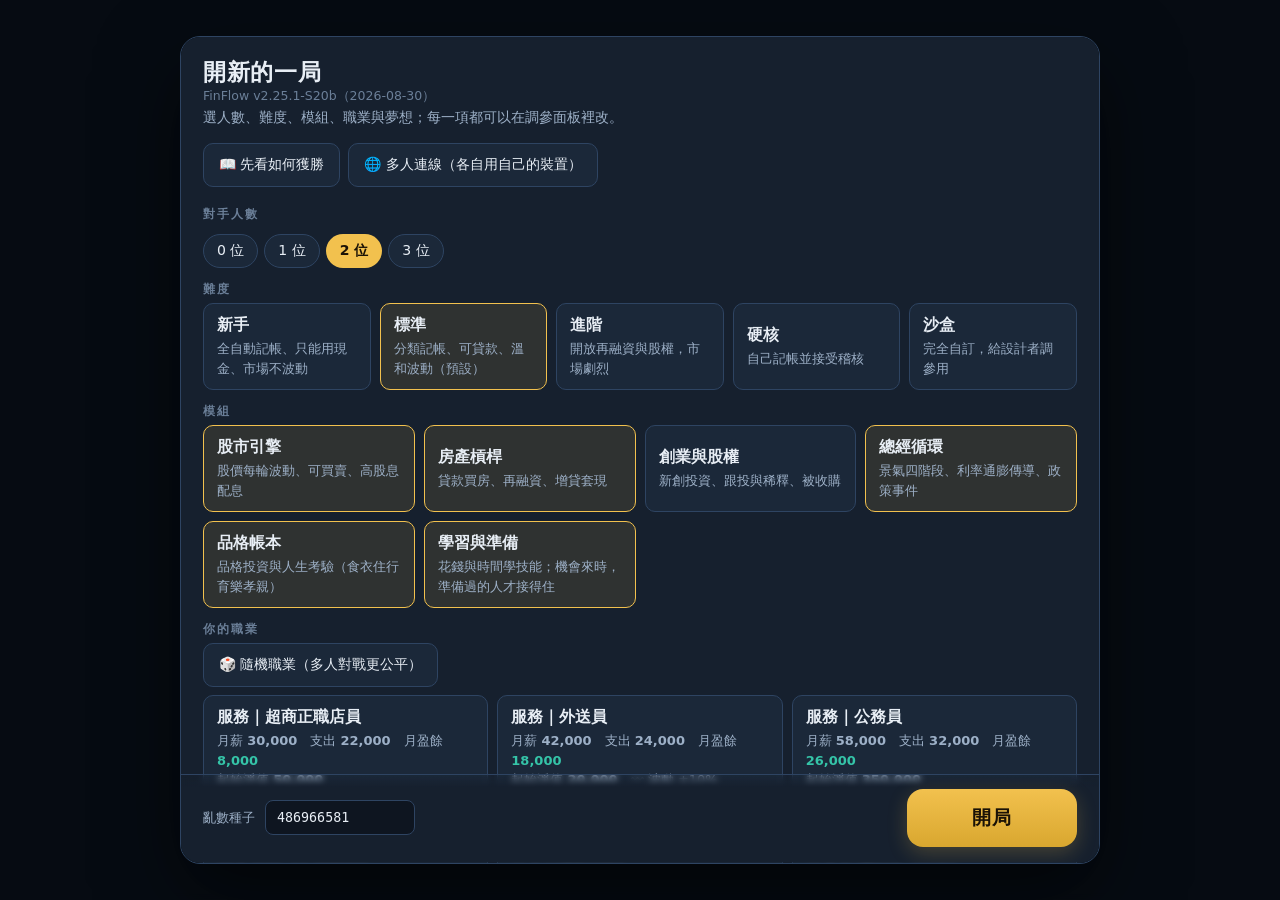
==== commit 593d2da5: "feat(v2.27.1-S22b): display full 16:9 milestone illustration in broadcast popup to all players, fix " ====
--- a/index.html
+++ b/index.html
@@ -475,16 +475,23 @@
 /* ---------- 覆蓋層（開局 / 復盤 / 調參 / 自測） ---------- */
 /* 九期：全服公告（重大事件橫幅） */
 #bcast{position:fixed;left:0;right:0;top:0;width:calc(var(--vw)*100);z-index:820;display:flex;justify-content:center;
-  pointer-events:none;padding:10px 12px}
-#bcast .bc{pointer-events:auto;background:linear-gradient(135deg,rgba(242,193,78,.97),rgba(240,160,60,.97));
-  color:#221803;border-radius:14px;padding:11px 20px;max-width:min(760px,calc(var(--vw)*94));
-  box-shadow:0 14px 40px rgba(0,0,0,.55);border:1px solid rgba(255,255,255,.35);
-  animation:bcIn .38s cubic-bezier(.2,1.2,.3,1);text-align:center}
-#bcast .bc .ttl{font-size:17px;font-weight:800;letter-spacing:.04em}
-#bcast .bc .sub{font-size:14px;margin-top:2px;opacity:.85}
+  pointer-events:none;padding:12px 14px}
+#bcast .bc{pointer-events:auto;background:linear-gradient(135deg,rgba(242,193,78,.98),rgba(240,160,60,.98));
+  color:#221803;border-radius:16px;padding:12px 22px;max-width:min(760px,calc(var(--vw)*94));
+  box-shadow:0 14px 45px rgba(0,0,0,.65);border:1px solid rgba(255,255,255,.45);
+  animation:bcIn .38s cubic-bezier(.2,1.2,.3,1);text-align:center;cursor:pointer}
+#bcast .bc.hasImg{max-width:min(560px,calc(var(--vw)*92));padding:12px 14px 14px 14px}
+#bcast .bc .bcImgWrap{width:100%;aspect-ratio:16/9;border-radius:12px;overflow:hidden;
+  box-shadow:0 8px 24px rgba(0,0,0,.45);border:1px solid rgba(255,255,255,.45);
+  background:#1a1612;margin-bottom:10px;position:relative}
+#bcast .bc .bcImgWrap img{width:100%;height:100%;object-fit:cover;display:block}
+#bcast .bc .bcText{display:flex;flex-direction:column;align-items:center}
+#bcast .bc .ttl{font-size:18px;font-weight:800;letter-spacing:.04em;line-height:1.35}
+#bcast .bc .sub{font-size:14px;margin-top:4px;opacity:.92;line-height:1.4}
 #bcast .bc.warn{background:linear-gradient(135deg,rgba(226,84,74,.97),rgba(190,58,50,.97));color:#fff}
 #bcast .bc.warn .sub{opacity:.92}
 @keyframes bcIn{from{transform:translateY(-24px);opacity:0}to{transform:none;opacity:1}}
+@keyframes bcOut{from{transform:none;opacity:1}to{transform:translateY(-20px);opacity:0}}
 .overlay{position:fixed;inset:0;height:calc(var(--vh)*100);width:calc(var(--vw)*100);z-index:700;background:rgba(6,10,16,.82);display:flex;
   align-items:center;justify-content:center;padding:22px;backdrop-filter:blur(3px)}
 .sheetbox{background:var(--panel);border:1px solid var(--line2);border-radius:20px;padding:20px 22px;
@@ -542,7 +549,7 @@
 /* 夢想里程碑視覺化與圖片展示 */
 .dreamStrip{margin-top:7px;border:1px solid var(--line2);border-radius:10px;overflow:hidden;
   background:linear-gradient(135deg,rgba(62,125,214,.18),rgba(180,95,208,.14),rgba(242,193,78,.10));cursor:pointer}
-.dreamHero{height:92px;position:relative;background:linear-gradient(135deg,#233653,#34264a 55%,#614d26);
+.dreamHero{width:100%;aspect-ratio:16/9;position:relative;background:linear-gradient(135deg,#233653,#34264a 55%,#614d26);
   display:flex;align-items:flex-end;overflow:hidden}
 .dreamHero img{position:absolute;inset:0;width:100%;height:100%;object-fit:cover;display:block}
 .dreamHero:after{content:"";position:absolute;inset:0;background:linear-gradient(180deg,transparent 25%,rgba(8,13,21,.88))}
@@ -554,7 +561,7 @@
 .dreamDot.done{background:var(--pos)}.dreamDot.now{background:var(--gold)}
 .dreamGallery{display:grid;grid-template-columns:repeat(5,1fr);gap:7px;margin-top:10px}
 .dreamTile{border:1px solid var(--line);border-radius:9px;overflow:hidden;background:var(--panel2);min-width:0}
-.dreamTile .pic{height:86px;background:linear-gradient(135deg,#253a58,#3e2c50 58%,#69562e);overflow:hidden}
+.dreamTile .pic{width:100%;aspect-ratio:16/9;background:linear-gradient(135deg,#253a58,#3e2c50 58%,#69562e);overflow:hidden}
 .dreamTile .pic img{width:100%;height:100%;object-fit:cover;display:block}
 .dreamTile .cap{font-size:11.5px;line-height:1.35;padding:7px;min-height:48px;color:var(--tx2)}
 .dreamTile.done{border-color:rgba(53,196,168,.65)}.dreamTile.now{border-color:var(--gold);box-shadow:0 0 0 1px rgba(242,193,78,.3)}
@@ -3240,8 +3247,11 @@
       if(dream && dream.category===space.category){
         p.atDreamSite = true;
         p.dreamProgress++; p.stats.freeProgress++;
+        var mItemFree = E.dreamMilestoneData(S, p, p.dreamProgress);
         E.ev("DREAM_PROGRESS",{playerId:p.id, progress:p.dreamProgress, paid:false,
-          milestone:E.dreamMilestone(S,p,p.dreamProgress), dreamName:(dream?dream.name:"")});
+          milestone: mItemFree ? mItemFree.title : E.dreamMilestone(S,p,p.dreamProgress),
+          imageFile: mItemFree ? mItemFree.imageFile : null,
+          dreamName:(dream?dream.name:"")});
         E.checkDreamWin(S,p);
         if(!S.over && !p.isNPC) E.pushDecision(S,p,{kind:"ACK", site:{category:space.category}});
         // 購點機會改由 doMove 尾端的 offerDreamProgress 統一供應（免費+1 後仍可再購 1）
@@ -4631,8 +4641,10 @@
   p.dreamProgress++; p.dreamBuyCount++; p.stats.paidProgress++;
   p.boughtProgressThisTurn=true;
   ledger.post(S,p,"投入圓夢：買下一段進度",[{account:"CASH",delta:-price,label:"圓夢支出"}],{eduTags:["dream"]});
+  var mItemPaid = E.dreamMilestoneData(S, p, p.dreamProgress);
   E.ev("DREAM_PROGRESS",{playerId:p.id, progress:p.dreamProgress, paid:true,
-    milestone:E.dreamMilestone(S,p,p.dreamProgress),
+    milestone: mItemPaid ? mItemPaid.title : E.dreamMilestone(S,p,p.dreamProgress),
+    imageFile: mItemPaid ? mItemPaid.imageFile : null,
     dreamName:(ns.content.byId[p.dreamCardId]||{}).name||""});
   E.checkDreamWin(S,p);
   return true;
@@ -7494,17 +7506,40 @@
 };
 
 // 九期：全服公告（重大事件）——橫幅由上方滑入，數秒後自動收；可點擊立即關閉
-ui.broadcast = function(title, sub, tone, ms){
+ui.broadcast = function(title, sub, tone, ms, opt){
   var host=$("bcast"); if(!host) return;
-  var bc=el("div","bc"+(tone==="warn"?" warn":""));
-  bc.appendChild(el("div","ttl",title));
-  if(sub) bc.appendChild(el("div","sub",sub));
-  host.innerHTML="";
+  var isWarn = tone==="warn";
+  var hasImg = !!(opt && opt.imageFile);
+  var bc = el("div", "bc" + (isWarn ? " warn" : "") + (hasImg ? " hasImg" : ""));
+  
+  if(hasImg){
+    var imgWrap = el("div", "bcImgWrap");
+    var im = el("img");
+    im.alt = title;
+    im.loading = "eager";
+    im.src = opt.imageFile;
+    im.onerror = function(){ imgWrap.remove(); bc.classList.remove("hasImg"); };
+    imgWrap.appendChild(im);
+    bc.appendChild(imgWrap);
+  }
+  
+  var textWrap = el("div", "bcText");
+  textWrap.appendChild(el("div", "ttl", title));
+  if(sub) textWrap.appendChild(el("div", "sub", sub));
+  bc.appendChild(textWrap);
+  
+  host.innerHTML = "";
   host.appendChild(bc);
-  var kill=function(){ if(bc.parentNode) bc.parentNode.removeChild(bc); };
-  bc.onclick=kill;
+  
+  var kill = function(){
+    if(bc.parentNode){
+      bc.style.animation = "bcOut .24s ease-in forwards";
+      setTimeout(function(){ if(bc.parentNode) bc.parentNode.removeChild(bc); }, 230);
+    }
+  };
+  bc.onclick = kill;
   clearTimeout(ui._bcT);
-  ui._bcT=setTimeout(kill, ms||5200);
+  ui._bcT = setTimeout(kill, ms || (hasImg ? 8500 : 5200));
 };
 
 // 八期：完整系統訊息（最多 40 則）
@@ -11264,14 +11299,18 @@
         if(!e.progress) break;
         var dn=nm(e.playerId), dcost=ui.S.config.dreamCost;
         var ms=e.milestone||"";                       // V11：這一點到底做了什麼事
+        var pObj = ui.S && ui.S.players && ui.S.players[e.playerId];
+        var itemData = pObj ? E.dreamMilestoneData(ui.S, pObj, e.progress) : null;
+        var imgFile = e.imageFile || (itemData ? itemData.imageFile : null);
         ui.announce("✨ "+me(e.playerId)+"「"+(e.dreamName||"圓夢")+"」"+e.progress+"／"+dcost+
           (ms?("："+ms):"")+(e.paid===false?"（聖地免費 +1）":""), e.playerId);
         ui.lastAct[e.playerId]={turn:ui.S.turnNumber, msg:"✨ "+(ms||("圓夢進度 "+e.progress+"／"+dcost))};
-        // 全服公告：標題放具體成就，副標放進度與剩餘
+        // 全服公告大黃色彈出視窗：附帶 16:9 高清插畫，所有玩家同步可見！
         ui.broadcast("✨ "+dn+"："+(ms||("圓夢進度 "+e.progress+" ／ "+dcost)),
           (e.dreamName?("《"+e.dreamName+"》　"):"")+"進度 "+e.progress+" ／ "+dcost+"　"+
-          (e.progress>=dcost?"夢想已集滿！":"還差 "+(dcost-e.progress)+" 點")+
-          (e.paid===false?"　（踩到自己夢想類別的聖地，免費 +1）":"　（投入資金推進）"),"good",6000);
+          (e.progress>=dcost?"🎉 夢想已集滿！":"還差 "+(dcost-e.progress)+" 點")+
+          (e.paid===false?"　（踩到自己夢想類別的聖地，免費 +1）":"　（投入資金推進）"),
+          "good", 8500, { imageFile: imgFile, tag: "DREAM_PROGRESS" });
         break; }
       case "DREAM_PENDING":
         ui.announce("🕯 "+me(e.playerId)+" 夢想已集滿，但幸福感 "+e.wellbeing+"／"+e.need+" 還沒到——人生不只是把清單打勾", e.playerId);
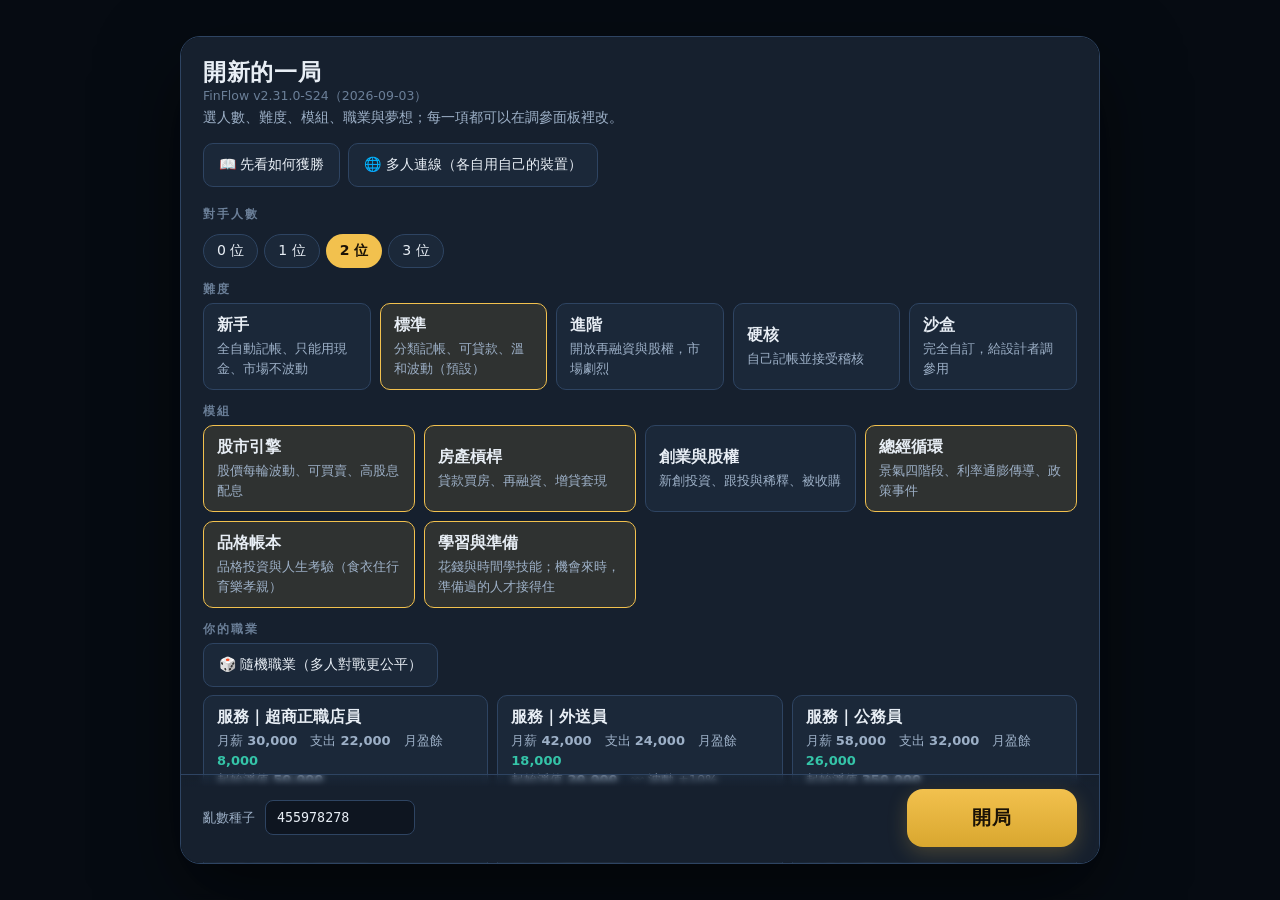
==== commit bc9bb797: "merge: sync latest S23 (dividends, delisting, M9 futures & memecoin) and S24 (160 dreams with 16:9 b" ====
--- a/index.html
+++ b/index.html
@@ -615,18 +615,18 @@
 <div id="devpanel"><div class="hd"><b>調參面板</b><button class="iconbtn" id="devClose">✕</button></div><div id="devbody"></div></div>
 <div id="overlays"></div>
 
-<script id="content-base" type="application/json">{"packId":"base","packVersion":"1.3.0","requiresEngine":">=1","professions":[{"id":"PRO_CLERK","name":"超商正職店員","group":"服務","salary":30,"baseExpenses":22,"perChildExpense":8,"startingCash":50,"startingLiabilities":[],"salaryVolatility":0,"professionEvents":[],"startingAssets":[],"moduleReq":null,"note":"貼近基本工資的生存局"},{"id":"PRO_FARMER","name":"青農（承租務農）","group":"農","salary":34,"baseExpenses":20,"perChildExpense":8,"startingCash":60,"startingLiabilities":[{"kind":"CONSUMER","name":"農機貸","principal":300,"annualRate":0.015,"isFloating":false}],"salaryVolatility":0.3,"professionEvents":[],"startingAssets":[],"moduleReq":null,"note":"看天吃飯；低支出是護城河"},{"id":"PRO_TECHOP","name":"工廠技術員","group":"工","salary":40,"baseExpenses":25,"perChildExpense":9,"startingCash":100,"startingLiabilities":[{"kind":"CONSUMER","name":"機車貸","principal":60,"annualRate":0.045,"isFloating":false}],"salaryVolatility":0,"professionEvents":[],"startingAssets":[],"moduleReq":null,"note":"穩定小盈餘，翻身靠紀律"},{"id":"PRO_DELIVERY","name":"外送員","group":"服務","salary":42,"baseExpenses":24,"perChildExpense":9,"startingCash":80,"startingLiabilities":[{"kind":"CONSUMER","name":"機車貸","principal":60,"annualRate":0.045,"isFloating":false}],"salaryVolatility":0.1,"professionEvents":[],"startingAssets":[],"moduleReq":null,"note":"低薪低支出，靠小額機會翻身"},{"id":"PRO_MKT","name":"行銷企劃專員","group":"商管","salary":42,"baseExpenses":27,"perChildExpense":10,"startingCash":100,"startingLiabilities":[{"kind":"CONSUMER","name":"學貸","principal":250,"annualRate":0.018,"isFloating":false}],"salaryVolatility":0,"professionEvents":[],"startingAssets":[],"moduleReq":null,"note":"BBA 最大宗出路"},{"id":"PRO_AUDITOR","name":"四大事務所查帳員","group":"商管","salary":48,"baseExpenses":28,"perChildExpense":10,"startingCash":120,"startingLiabilities":[{"kind":"CONSUMER","name":"學貸","principal":300,"annualRate":0.018,"isFloating":false}],"salaryVolatility":0,"professionEvents":["PE_CPA_EXAM"],"startingAssets":[],"moduleReq":null,"note":"考照可跳級加薪 40%"},{"id":"PRO_NURSE","name":"護理師","group":"醫療","salary":55,"baseExpenses":30,"perChildExpense":10,"startingCash":200,"startingLiabilities":[{"kind":"CONSUMER","name":"學貸","principal":200,"annualRate":0.018,"isFloating":false}],"salaryVolatility":0,"professionEvents":[],"startingAssets":[],"moduleReq":null,"note":"均衡入門"},{"id":"PRO_CIVIL","name":"公務員","group":"服務","salary":58,"baseExpenses":32,"perChildExpense":10,"startingCash":350,"startingLiabilities":[],"salaryVolatility":0,"professionEvents":[],"startingAssets":[],"moduleReq":null,"note":"穩定但天花板低"},{"id":"PRO_BANKER","name":"銀行理專","group":"商管","salary":58,"baseExpenses":34,"perChildExpense":11,"startingCash":200,"startingLiabilities":[{"kind":"CONSUMER","name":"學貸","principal":200,"annualRate":0.018,"isFloating":false}],"salaryVolatility":0.25,"professionEvents":[],"startingAssets":[],"moduleReq":null,"note":"底薪加佣金，先體驗浮動收入"},{"employmentType":"SELF","id":"PRO_PLUMBER","name":"水電師傅（自營）","group":"工","salary":65,"baseExpenses":35,"perChildExpense":11,"startingCash":250,"startingLiabilities":[{"kind":"CONSUMER","name":"工程車貸","principal":400,"annualRate":0.035,"isFloating":false}],"salaryVolatility":0.25,"professionEvents":[],"startingAssets":[],"moduleReq":null,"note":"接案制，無雇主退休金"},{"id":"PRO_DATA","name":"資料分析師","group":"商管","salary":68,"baseExpenses":36,"perChildExpense":11,"startingCash":300,"startingLiabilities":[{"kind":"CONSUMER","name":"學貸","principal":300,"annualRate":0.018,"isFloating":false}],"salaryVolatility":0,"professionEvents":[],"startingAssets":[],"moduleReq":null,"note":"程式與商管的交集"},{"id":"PRO_ECOM","name":"電商營運經理","group":"商管","salary":72,"baseExpenses":42,"perChildExpense":12,"startingCash":250,"startingLiabilities":[{"kind":"CONSUMER","name":"學貸","principal":250,"annualRate":0.018,"isFloating":false}],"salaryVolatility":0.15,"professionEvents":[],"startingAssets":[],"moduleReq":null,"note":"旺季獎金淡季平"},{"id":"PRO_ENGINEER","name":"軟體工程師","group":"科技","salary":75,"baseExpenses":38,"perChildExpense":12,"startingCash":400,"startingLiabilities":[{"kind":"CONSUMER","name":"學貸","principal":300,"annualRate":0.018,"isFloating":false}],"salaryVolatility":0,"professionEvents":[],"startingAssets":[],"moduleReq":null,"note":"標準局"},{"employmentType":"SELF","id":"PRO_FOOD","name":"小吃店老闆","group":"商","salary":80,"baseExpenses":45,"perChildExpense":12,"startingCash":150,"startingLiabilities":[{"kind":"CONSUMER","name":"創業貸","principal":800,"annualRate":0.025,"isFloating":false}],"salaryVolatility":0.2,"professionEvents":[],"startingAssets":[],"moduleReq":null,"note":"休息就沒有收入"},{"id":"PRO_SALES","name":"業務經理","group":"商","salary":90,"baseExpenses":55,"perChildExpense":13,"startingCash":300,"startingLiabilities":[{"kind":"CONSUMER","name":"車貸","principal":500,"annualRate":0.035,"isFloating":false},{"kind":"CONSUMER","name":"信用卡循環","principal":100,"annualRate":0.15,"isFloating":false}],"salaryVolatility":0.15,"professionEvents":[],"startingAssets":[],"moduleReq":null,"note":"高薪高支出的陷阱教材"},{"id":"PRO_PM","name":"產品經理","group":"商管","salary":95,"baseExpenses":52,"perChildExpense":14,"startingCash":400,"startingLiabilities":[{"kind":"CONSUMER","name":"學貸與在職進修貸","principal":350,"annualRate":0.018,"isFloating":false}],"salaryVolatility":0,"professionEvents":[],"startingAssets":[],"moduleReq":null,"note":"程式與管理的交集"},{"id":"PRO_SEMI","name":"半導體工程師","group":"科技","salary":110,"baseExpenses":48,"perChildExpense":14,"startingCash":500,"startingLiabilities":[{"kind":"CONSUMER","name":"學貸","principal":300,"annualRate":0.018,"isFloating":false}],"salaryVolatility":0,"professionEvents":["PE_SEMI_BONUS"],"startingAssets":[],"moduleReq":null,"note":"年終分紅是存量不是流量"},{"id":"PRO_CONSULT","name":"外商管理顧問","group":"商管","salary":165,"baseExpenses":92,"perChildExpense":18,"startingCash":500,"startingLiabilities":[{"kind":"CONSUMER","name":"MBA 留學貸","principal":1500,"annualRate":0.032,"isFloating":false}],"salaryVolatility":0,"professionEvents":[],"startingAssets":[],"moduleReq":null,"note":"開局淨值為負：高薪先還債"},{"employmentType":"FOUNDER","id":"PRO_FOUNDER","name":"新創創辦人","group":"商管","salary":36,"baseExpenses":30,"perChildExpense":10,"startingCash":150,"startingLiabilities":[{"kind":"CONSUMER","name":"創業貸","principal":600,"annualRate":0.025,"isFloating":false}],"salaryVolatility":0.2,"professionEvents":[],"startingAssets":[{"kind":"STARTUP","cardId":"OWN_STARTUP","name":"我的公司","costBasis":0,"marketValue":1500,"equityPct":0.3,"postMoney":5000,"monthlyIncome":0,"flags":{"isOwnCompany":true}}],"moduleReq":"M3","note":"薪水最低，但持有自己公司三成股權"},{"id":"PRO_DOCTOR","name":"主治醫師","group":"醫療","salary":280,"baseExpenses":165,"perChildExpense":25,"startingCash":800,"startingLiabilities":[{"kind":"CONSUMER","name":"學貸","principal":800,"annualRate":0.018,"isFloating":false},{"kind":"MORTGAGE","name":"自住宅房貸","principal":12000,"annualRate":0.022,"isFloating":true,"rateSpread":0.002}],"salaryVolatility":0,"professionEvents":[],"startingAssets":[],"moduleReq":null,"note":"自住宅不入資產欄，只留負債與月付息"}],"boardLayout":[{"idx":0,"type":"PAYDAY"},{"idx":1,"type":"OPPORTUNITY"},{"idx":2,"type":"LIFESTYLE"},{"idx":3,"type":"LIFE_EVENT"},{"idx":4,"type":"PAYDAY"},{"idx":5,"type":"MARKET"},{"idx":6,"type":"OPPORTUNITY"},{"idx":7,"type":"LIFE_EVENT"},{"idx":8,"type":"PAYDAY"},{"idx":9,"type":"OPPORTUNITY"},{"idx":10,"type":"LIFESTYLE"},{"idx":11,"type":"OPPORTUNITY"},{"idx":12,"type":"PAYDAY"},{"idx":13,"type":"MARKET"},{"idx":14,"type":"LIFE_EVENT"},{"idx":15,"type":"LAYOFF"},{"idx":16,"type":"PAYDAY"},{"idx":17,"type":"OPPORTUNITY"},{"idx":18,"type":"LIFESTYLE"},{"idx":19,"type":"OPPORTUNITY"},{"idx":20,"type":"PAYDAY"},{"idx":21,"type":"MARKET"},{"idx":22,"type":"OPPORTUNITY"},{"idx":23,"type":"LIFE_EVENT"}],"boardLayoutOuter":[{"idx":0,"type":"OPAYDAY"},{"idx":1,"type":"SITE","category":"TASTE"},{"idx":2,"type":"SITE","category":"SUMMIT"},{"idx":3,"type":"OEVENT"},{"idx":4,"type":"SITE","category":"VOYAGE"},{"idx":5,"type":"SITE","category":"LEGACY"},{"idx":6,"type":"OPAYDAY"},{"idx":7,"type":"SITE","category":"SUMMIT"},{"idx":8,"type":"SITE","category":"TASTE"},{"idx":9,"type":"OEVENT"},{"idx":10,"type":"SITE","category":"LEGACY"},{"idx":11,"type":"SITE","category":"VOYAGE"}],"stockDefs":[{"profile":"押的是未來的獲利，不是現在的配息。景氣好時漲得比大盤凶，景氣一轉也跌得比大盤快；不配息，報酬全靠價差。","macroNote":"對景氣敏感（約大盤的 1.4 倍）","symbol":"STK_TECH","name":"晶宇科技（成長股）","face":45,"dividendYieldMonthly":0,"volPreS15b":0.09,"vol":0.075,"macroBeta":1.4,"maxMove":0.25,"driftBonus":0.004},{"profile":"成熟產業、現金流穩，每月都配息。漲的時候跟不上別人，但崩盤時是全場跌最少的——防禦力就是它的報酬。","macroNote":"對景氣不敏感（約大盤的 0.5 倍）","symbol":"STK_DIV","name":"台興電信（高股息）","face":28,"dividendYieldMonthly":0.004,"volPreS15b":0.028,"vol":0.028,"macroBeta":0.5,"maxMove":0.12,"driftBonus":-0.001},{"profile":"一次買一籃子，漲跌就是大盤本身。不會讓你一夕致富，也不會讓你一夕歸零——是拿來當基準的那一檔。","macroNote":"就是大盤（1 倍）","symbol":"STK_ETF","name":"寶島大盤 ETF","face":60,"dividendYieldMonthly":0.0022,"taxRate":0.001,"volPreS15b":0.045,"vol":0.045,"macroBeta":1,"maxMove":0.18,"driftBonus":0},{"profile":"小型股，題材一來就飛、消息一散就崩，不配息。景氣好時最會漲，蕭條時跌最深，而且是全場唯一可能下市歸零的一檔。","macroNote":"對景氣極度敏感（約大盤的 1.8 倍）","symbol":"STK_SPEC","name":"星火小型股（投機）","face":12,"dividendYieldMonthly":0,"volPreS15b":0.16,"vol":0.105,"macroBeta":1.8,"maxMove":0.3,"driftBonus":0.006,"delistable":true}],"cards":{"OPPORTUNITY_SMALL":[{"id":"OPS_MICRO1","deck":"OPPORTUNITY_SMALL","kind":"REALESTATE","title":"社區停車位一席","flavor":"車位比車還保值，至少不會拋錨。","eduNote":"用小額自備款控制一個會生租金的資產，這就是槓桿的入門。","payload":{"price":420,"downPayment":84,"mortgageRate":0.026,"isFloating":true,"monthlyRent":3.5,"monthlyCost":0.3,"exitMultipliers":{"RECOVERY":1,"BOOM":1.2,"RECESSION":0.92,"DEPRESSION":0.75}},"tags":["housing"],"moduleReq":null},{"id":"OPS_MICRO2","deck":"OPPORTUNITY_SMALL","kind":"REALESTATE","title":"老公寓分租一房","flavor":"押一付二，房客是隔壁大學的研究生。","eduNote":"低總價的分租，讓小資族也能踏出第一步。","payload":{"price":850,"downPayment":170,"mortgageRate":0.024,"isFloating":true,"monthlyRent":8,"monthlyCost":1,"exitMultipliers":{"RECOVERY":1,"BOOM":1.22,"RECESSION":0.9,"DEPRESSION":0.7}},"tags":["housing"],"moduleReq":null},{"id":"OPS_MICRO3","deck":"OPPORTUNITY_SMALL","kind":"BUSINESS","title":"自動販賣機兩台","flavor":"擺在辦公大樓一樓，飲料補貨自己來。","eduNote":"小額起步的現金流，賺的不多但立刻開始複利。","payload":{"price":90,"monthlyProfit":3.5,"volatileProfit":true},"tags":["business"],"moduleReq":null},{"id":"OPS_MICRO4","deck":"OPPORTUNITY_SMALL","kind":"BUSINESS","title":"網拍庫存轉售","flavor":"一批換季出清的球鞋，賭它翻倍。","eduNote":"最低門檻的小生意，適合當第一桶金的起點。","payload":{"price":60,"monthlyProfit":2.6,"volatileProfit":true},"tags":["business"],"moduleReq":null},{"id":"OPS_RE1","deck":"OPPORTUNITY_SMALL","kind":"REALESTATE","title":"三重公寓隔套收租","flavor":"屋主移民急售，已隔三套滿租。","eduNote":"頭期款進資產欄、貸款進負債欄；租金減掉支出與利息，剩下的才是你的現金流。","payload":{"price":2200,"downPayment":440,"mortgageRate":0.0235,"isFloating":true,"monthlyRent":16,"monthlyCost":3,"exitMultipliers":{"RECOVERY":1,"BOOM":1.3,"RECESSION":0.85,"DEPRESSION":0.62}},"tags":["housing","leverage"],"moduleReq":null},{"id":"OPS_RE2","deck":"OPPORTUNITY_SMALL","kind":"REALESTATE","title":"中壢學區套房","flavor":"對面就是大學側門，寒暑假空租兩個月。","eduNote":"空置率是隱形成本，看報酬率時要先扣掉它。","payload":{"price":1600,"downPayment":320,"mortgageRate":0.022,"isFloating":true,"monthlyRent":13,"monthlyCost":2,"exitMultipliers":{"RECOVERY":1,"BOOM":1.25,"RECESSION":0.88,"DEPRESSION":0.65}},"tags":["housing"],"moduleReq":null},{"id":"OPS_RE3","deck":"OPPORTUNITY_SMALL","kind":"REALESTATE","title":"高雄鹽埕老公寓","flavor":"屋齡四十年，但巷口就是輕軌站。","eduNote":"老屋維修費會吃掉現金流，買前先問修繕準備金。","payload":{"price":1200,"downPayment":240,"mortgageRate":0.024,"isFloating":true,"monthlyRent":11,"monthlyCost":2,"exitMultipliers":{"RECOVERY":1,"BOOM":1.22,"RECESSION":0.9,"DEPRESSION":0.68}},"tags":["housing"],"moduleReq":null},{"id":"OPS_RE4","deck":"OPPORTUNITY_SMALL","kind":"REALESTATE","title":"桃園小坪數廠辦","flavor":"承租戶是做模具的老師傅，一租十年。","eduNote":"長約租客降低空置風險，這也是一種報酬。","payload":{"price":2400,"downPayment":480,"mortgageRate":0.026,"isFloating":true,"monthlyRent":19,"monthlyCost":4,"exitMultipliers":{"RECOVERY":1,"BOOM":1.28,"RECESSION":0.82,"DEPRESSION":0.6}},"tags":["housing","commercial"],"moduleReq":null},{"id":"OPS_BZ1","deck":"OPPORTUNITY_SMALL","kind":"BUSINESS","title":"自助洗衣店（頂讓）","flavor":"機器五成新，社區人口穩定。","eduNote":"事業要全額現金買下，沒有槓桿；但它的現金流不用等房客。","payload":{"price":380,"monthlyProfit":13,"volatileProfit":false},"tags":["business"],"moduleReq":null},{"id":"OPS_BZ2","deck":"OPPORTUNITY_SMALL","kind":"BUSINESS","title":"手搖飲加盟店","flavor":"品牌方保證帶客，權利金另計。","eduNote":"加盟等於買現成系統，但你的利潤要分給品牌。","payload":{"price":400,"monthlyProfit":15,"volatileProfit":true},"tags":["business"],"moduleReq":null},{"id":"OPS_BZ3","deck":"OPPORTUNITY_SMALL","kind":"BUSINESS","title":"夾娃娃機三台","flavor":"就放在夜市入口。","eduNote":"小額但高波動，適合當第一個現金流實驗。","payload":{"price":120,"monthlyProfit":4.5,"volatileProfit":true},"tags":["business"],"moduleReq":null},{"id":"OPS_BZ4","deck":"OPPORTUNITY_SMALL","kind":"BUSINESS","title":"校園販賣機組","flavor":"跟學校簽三年約。","eduNote":"有約在身的收入比較好預測，這就是現金流品質。","payload":{"price":260,"monthlyProfit":9,"volatileProfit":false},"tags":["business"],"moduleReq":null},{"id":"OPS_SU1","deck":"OPPORTUNITY_SMALL","kind":"STARTUP","moduleReq":"M3","title":"朋友的外送機器人團隊（種子輪）","flavor":"三個人、一間車庫、一台改裝的推車。","eduNote":"種子輪投的是人，不是財報——因為那時候還沒有財報。","payload":{"investAmount":280,"equityPct":0.06,"postMoney":4600}},{"id":"OPS_SU2","deck":"OPPORTUNITY_SMALL","kind":"STARTUP","moduleReq":"M3","title":"寵物保健食品品牌（天使輪）","flavor":"創辦人自己的狗吃了兩年，才敢拿出來賣。","eduNote":"小額參與可以買到經驗，但別把它當成分散——一次投一家不叫分散。","payload":{"investAmount":360,"equityPct":0.07,"postMoney":5100}},{"id":"OPS_SU3","deck":"OPPORTUNITY_SMALL","kind":"STARTUP","moduleReq":"M3","title":"在地食材冷鏈平台（Pre-A）","flavor":"已經有三家餐廳在用，但還在燒錢。","eduNote":"有營收不等於會賺錢；燒錢速度才決定它撐得到下一輪嗎。","payload":{"investAmount":520,"equityPct":0.08,"postMoney":6500}},{"id":"OPP_HONGYUAN_FUND","deck":"OPPORTUNITY_SMALL","kind":"BUSINESS","title":"封閉型民間高息專案","flavor":"鄰居每個月都在領利息，介紹人拍胸脯保證絕對穩當，名額只剩這週！","eduNote":"你貪他的高利息，他要你的全家本金。世上沒有年化 30% 還保本的生意（歷史原型：鴻源吸金案）。","group":"高息投資","stage":"INNER","scamWarning":true,"payload":{"price":100,"downPayment":100,"monthlyProfit":3,"isScam":true,"scamDelayTurns":3,"scamLoss":100}},{"id":"OPP_GOLD_REPURCHASE","deck":"OPPORTUNITY_SMALL","kind":"BUSINESS","title":"實體黃金保本回購專案","flavor":"業務把沉甸甸的金條擺在眼前，合約白紙黑字寫著保證原價買回加贈年息。","eduNote":"『保本』與『高於定存數倍的利息』在財務物理學上是互相矛盾的（歷史原型：聖石金業案）。","group":"黃金貴金屬","stage":"INNER","scamWarning":true,"payload":{"price":150,"downPayment":150,"monthlyProfit":1,"isScam":true,"scamDelayTurns":3,"scamLoss":150}},{"id":"OPP_RED_SLIP_HOUSING","deck":"OPPORTUNITY_SMALL","kind":"REALESTATE","title":"預售屋紅單轉手套利","flavor":"房仲低聲說：現在買紅單卡位，等開盤轉約現賺，根本不用真的交屋。","eduNote":"預售屋槓桿是雙面刃；一旦政策收緊禁止轉約或限貸，繳不出尾款便是全額違約沒收。","group":"房地產","stage":"INNER","payload":{"price":1000,"downPayment":100,"monthlyRent":0}}],"OPPORTUNITY_LARGE":[{"id":"OPL_RE1","deck":"OPPORTUNITY_LARGE","kind":"REALESTATE","title":"台中七期兩房","flavor":"面公園，租客是科技業外派主管。","eduNote":"大標的每筆現金流大，但要壓上更多自備款。","payload":{"price":12000,"downPayment":2400,"mortgageRate":0.022,"isFloating":true,"monthlyRent":68,"monthlyCost":8,"exitMultipliers":{"RECOVERY":1,"BOOM":1.35,"RECESSION":0.85,"DEPRESSION":0.6}},"tags":["housing","leverage"],"moduleReq":null},{"id":"OPL_RE2","deck":"OPPORTUNITY_LARGE","kind":"REALESTATE","title":"台北文山三房","flavor":"屋主換屋，願意配合貸款流程。","eduNote":"利率每升一碼，你的月付息就漲一次——浮動利率是隱形風險。","payload":{"price":18000,"downPayment":3600,"mortgageRate":0.022,"isFloating":true,"monthlyRent":98,"monthlyCost":10,"exitMultipliers":{"RECOVERY":1,"BOOM":1.32,"RECESSION":0.86,"DEPRESSION":0.62}},"tags":["housing","leverage"],"moduleReq":null},{"id":"OPL_RE3","deck":"OPPORTUNITY_LARGE","kind":"REALESTATE","title":"新竹科園整層住家","flavor":"竹科上班族排隊等租。","eduNote":"單一產業支撐的租金，會跟著那個產業一起循環。","payload":{"price":15000,"downPayment":3000,"mortgageRate":0.023,"isFloating":true,"monthlyRent":88,"monthlyCost":9,"exitMultipliers":{"RECOVERY":1,"BOOM":1.4,"RECESSION":0.8,"DEPRESSION":0.55}},"tags":["housing","leverage"],"moduleReq":null},{"id":"OPL_RE4","deck":"OPPORTUNITY_LARGE","kind":"REALESTATE","title":"台南民宿透天","flavor":"老屋改建，週末訂房滿載。","eduNote":"經營型房產報酬高，但你其實買了一份工作。","payload":{"price":9000,"downPayment":1800,"mortgageRate":0.025,"isFloating":true,"monthlyRent":64,"monthlyCost":12,"exitMultipliers":{"RECOVERY":1,"BOOM":1.3,"RECESSION":0.78,"DEPRESSION":0.5}},"tags":["housing","business"],"moduleReq":null},{"id":"OPL_RE5","deck":"OPPORTUNITY_LARGE","kind":"REALESTATE","title":"商辦分層出租","flavor":"整層八個隔間，六家新創進駐。","eduNote":"商用不動產的租金隨景氣擺動比住宅劇烈。","payload":{"price":22000,"downPayment":4400,"mortgageRate":0.024,"isFloating":true,"monthlyRent":132,"monthlyCost":14,"exitMultipliers":{"RECOVERY":1,"BOOM":1.45,"RECESSION":0.72,"DEPRESSION":0.45}},"tags":["commercial","leverage"],"moduleReq":null},{"id":"OPL_RE6","deck":"OPPORTUNITY_LARGE","kind":"REALESTATE","title":"社區車位八席","flavor":"沒有房客糾紛，也沒有漏水。","eduNote":"管理成本低的資產，現金流最乾淨。","payload":{"price":4800,"downPayment":960,"mortgageRate":0.026,"isFloating":true,"monthlyRent":34,"monthlyCost":2,"exitMultipliers":{"RECOVERY":1,"BOOM":1.25,"RECESSION":0.9,"DEPRESSION":0.7}},"tags":["housing"],"moduleReq":null},{"id":"OPL_BZ1","deck":"OPPORTUNITY_LARGE","kind":"BUSINESS","title":"連鎖早餐店三家","flavor":"原老闆要退休，員工全數留任。","eduNote":"買下有店長的生意，你買的是系統不是工作。","payload":{"price":3200,"monthlyProfit":88,"volatileProfit":false},"tags":["business"],"moduleReq":null},{"id":"OPL_BZ2","deck":"OPPORTUNITY_LARGE","kind":"BUSINESS","title":"小型物流車隊","flavor":"綁三家電商的最後一哩配送。","eduNote":"客戶集中度是風險：三家跑掉一家，利潤少三分之一。","payload":{"price":5000,"monthlyProfit":128,"volatileProfit":true},"tags":["business"],"moduleReq":null},{"id":"OPL_SU1","deck":"OPPORTUNITY_LARGE","kind":"STARTUP","title":"AI 客服新創 A 輪","flavor":"創辦人是你以前的同事。","eduNote":"新創股權買的是未來，它現在一毛現金流都不會給你。","payload":{"investAmount":1500,"equityPct":0.08,"postMoney":18750,"followOnRounds":2,"monthlyIncome":0},"tags":["startup"],"moduleReq":"M3"},{"id":"OPL_SU2","deck":"OPPORTUNITY_LARGE","kind":"STARTUP","title":"生技檢測新創 B 輪","flavor":"剛拿到醫材許可證。","eduNote":"下一輪你若不跟投，股份會被稀釋——這是股權投資的必修課。","payload":{"investAmount":2500,"equityPct":0.1,"postMoney":25000,"followOnRounds":2,"monthlyIncome":0},"tags":["startup"],"moduleReq":"M3"},{"id":"OPP_OFFSHORE_VIP_FUND","deck":"OPPORTUNITY_LARGE","kind":"BUSINESS","title":"海外頂級機構專屬配息信託","flavor":"理專小聲透露：這是資產千萬以上的 VIP 才能投的海外無風險配息基金。","eduNote":"不在金融監管名冊內的境外商品，一旦出事跨國追償往往化為烏有（歷史原型：澳豐金融案）。","group":"海外信託","stage":"INNER","scamWarning":true,"payload":{"price":200,"downPayment":200,"monthlyProfit":1.4,"isScam":true,"scamDelayTurns":4,"scamLoss":200}}],"LIFESTYLE":[{"id":"LS01","deck":"LIFESTYLE","kind":"LIFESTYLE","title":"最新款手機","flavor":"舊的還能用，但新的會拍星星。","eduNote":"想要與需要的差別，通常只有 24 小時的耐心。","payload":{"cost":32,"recurringMonthly":0,"optional":true},"tags":["want"],"moduleReq":null},{"id":"LS02","deck":"LIFESTYLE","kind":"LIFESTYLE","title":"健身房兩年約","flavor":"教練說現在辦最划算。","eduNote":"長約把一次性決定變成每月支出，簽名前先乘以 24。","payload":{"cost":8,"recurringMonthly":3,"optional":true},"tags":["want","recurring"],"moduleReq":null},{"id":"LS03","deck":"LIFESTYLE","kind":"LIFESTYLE","title":"機車定期保養","flavor":"該換的還是要換。","eduNote":"預期得到的維護費用不叫意外，叫預算。","payload":{"cost":6,"recurringMonthly":0,"optional":false},"tags":["need"],"moduleReq":null},{"id":"LS04","deck":"LIFESTYLE","kind":"LIFESTYLE","title":"朋友婚禮紅包月","flavor":"這個月有三場。","eduNote":"人情支出可以預測，卻最常被漏編列。","payload":{"cost":12,"recurringMonthly":0,"optional":false},"tags":["need"],"moduleReq":null},{"id":"LS05","deck":"LIFESTYLE","kind":"LIFESTYLE","title":"養一隻狗","flavor":"牠在收容所看著你。","eduNote":"養寵物是一筆十五年的月支出承諾。","payload":{"cost":15,"recurringMonthly":4,"optional":true},"tags":["want","recurring"],"moduleReq":null},{"id":"LS06","deck":"LIFESTYLE","kind":"LIFESTYLE","title":"串流平台四台全開","flavor":"每台都有想看的。","eduNote":"小額訂閱的殺傷力在於你不會取消它。","payload":{"cost":2,"recurringMonthly":2,"optional":true},"tags":["want","recurring"],"moduleReq":null},{"id":"LS07","deck":"LIFESTYLE","kind":"LIFESTYLE","title":"日本自由行","flavor":"機票剛好特價。","eduNote":"旅行是好事，用現金流買比用信用卡買更好。","payload":{"cost":45,"recurringMonthly":0,"optional":true},"tags":["want"],"moduleReq":null},{"id":"LS08","deck":"LIFESTYLE","kind":"LIFESTYLE","title":"家電同時陣亡","flavor":"冰箱跟冷氣講好的。","eduNote":"這就是為什麼要有緊急預備金。","payload":{"cost":38,"recurringMonthly":0,"optional":false},"tags":["need"],"moduleReq":null},{"id":"LS09","deck":"LIFESTYLE","kind":"LIFESTYLE","title":"牙齒治療","flavor":"拖了半年的那顆。","eduNote":"健康支出拖越久越貴，這是負利率的支出。","payload":{"cost":25,"recurringMonthly":0,"optional":false},"tags":["insurable","need","health","medical"],"moduleReq":null},{"id":"LS10","deck":"LIFESTYLE","kind":"LIFESTYLE","title":"換季治裝","flavor":"衣櫃裡永遠少一件。","eduNote":"固定小額支出乘以十二，才是它真正的價格。","payload":{"cost":10,"recurringMonthly":0,"optional":true},"tags":["want"],"moduleReq":null},{"id":"LS11","deck":"LIFESTYLE","kind":"LIFESTYLE","title":"車險與燃料稅","flavor":"每年這個時候。","eduNote":"年繳費用要除以十二放進月支出，才看得到真實成本。","payload":{"cost":18,"recurringMonthly":0,"optional":false},"tags":["need"],"moduleReq":null},{"id":"LS12","deck":"LIFESTYLE","kind":"LIFESTYLE","title":"補習班學費","flavor":"別人的孩子都在補。","eduNote":"教育投資也是支出，重點是它有沒有你要的回報。","payload":{"cost":20,"recurringMonthly":0,"optional":false},"tags":["need","family"],"moduleReq":null,"requiresChildSinceS12":true},{"id":"LS13","deck":"LIFESTYLE","kind":"LIFESTYLE","title":"社區管理費調漲","flavor":"公告貼在電梯裡。","eduNote":"住的成本會自己長大，投資的現金流不會自動跟上。","payload":{"cost":0,"recurringMonthly":2,"optional":false},"tags":["need","recurring"],"moduleReq":null},{"id":"LS14","deck":"LIFESTYLE","kind":"LIFESTYLE","title":"手沖咖啡全套","flavor":"從此不用外帶咖啡了（真的嗎）。","eduNote":"用一次性支出換未來省錢，先算清楚要幾杯才回本。","payload":{"cost":14,"recurringMonthly":0,"optional":true},"tags":["want"],"moduleReq":null},{"id":"LS16","deck":"LIFESTYLE","kind":"LIFESTYLE","title":"線上課程年費","flavor":"買了就等於學會了。","eduNote":"買課的當下最有動力，續訂前先看看你上了幾堂。","payload":{"cost":16,"recurringMonthly":0,"optional":true},"tags":["want"],"moduleReq":null},{"id":"LS17","deck":"LIFESTYLE","kind":"LIFESTYLE","title":"養兩隻鸚鵡","flavor":"會學你講話，也會啃你的傢俱。","eduNote":"寵物是十幾年的承諾：飼料、玩具、獸醫，每月都在帳上。","payload":{"cost":18,"recurringMonthly":2,"optional":true},"tags":["want","recurring","pet"],"moduleReq":null},{"id":"LS18","deck":"LIFESTYLE","kind":"LIFESTYLE","title":"手遊限定轉蛋課金","flavor":"保底就在下一抽，機率寫在最下面一行。","eduNote":"課金買的是機率，不是結果——期望值先算再刷。","payload":{"cost":12,"recurringMonthly":0,"optional":true},"tags":["want","game"],"moduleReq":null},{"id":"LS19","deck":"LIFESTYLE","kind":"LIFESTYLE","title":"KTV 包廂歡唱夜","flavor":"切歌切到凌晨兩點，隔天嗓子啞掉。","eduNote":"娛樂支出沒有錯，錯的是每次都「難得嘛」。","payload":{"cost":6,"recurringMonthly":0,"optional":true},"tags":["want","social"],"moduleReq":null},{"id":"LS20","deck":"LIFESTYLE","kind":"LIFESTYLE","title":"飛海外看偶像演唱會","flavor":"機票加門票加周邊，青春無價但刷卡有價。","eduNote":"為熱愛花錢可以，用循環利息付熱愛不行。","payload":{"cost":55,"recurringMonthly":0,"optional":true},"tags":["want","travel"],"moduleReq":null},{"id":"LS21","deck":"LIFESTYLE","kind":"LIFESTYLE","title":"社團慶功宴","flavor":"孩子在校際比賽得獎，全隊一起吃火鍋慶祝，家長分攤餐費。","eduNote":"孩子成長中的同儕社交與成就感，是千金難買的人生回憶。","payload":{"cost":8},"requiresChildSinceS12":true},{"id":"LS22","deck":"LIFESTYLE","kind":"LIFESTYLE","title":"校外教學與畢業紀念冊","flavor":"三天的校外教學行程加上厚厚的精裝紀念冊，留下青春紀錄。","eduNote":"學校常態性的大額專案支出，考驗家庭短期週轉金的彈性。","payload":{"cost":12},"requiresChildSinceS12":true},{"id":"LS23","deck":"LIFESTYLE","kind":"LIFESTYLE","title":"孩子樂器採購與才藝比賽","flavor":"換上高階演奏級樂器，並報名全國音樂比賽。","eduNote":"才藝教育的設備升級費用往往驚人，需要與家庭財務總體目標取得平衡。","payload":{"cost":35},"requiresChildSinceS12":true},{"id":"LS24","deck":"LIFESTYLE","kind":"LIFESTYLE","title":"暑期夏令營體驗","flavor":"雙薪家庭暑假無暇照顧，送孩子參加全美語戶外探索夏令營。","eduNote":"暑期安親與營隊費用是現代雙薪家長每年固定的現金流重擔。","payload":{"cost":25},"optional":false,"requiresChildSinceS12":true},{"id":"LS25","deck":"LIFESTYLE","kind":"LIFESTYLE","title":"大學開學生活準備金","flavor":"孩子考上外縣市大學，採購筆電、機車與外宿日常用品。","eduNote":"子女邁入成年自立前夕，是父母家庭教育資金支出的最高峰。","payload":{"cost":50},"requiresChildSinceS12":true}],"LIFE_EVENT":[{"id":"LE01","deck":"LIFE_EVENT","kind":"LIFE_EVENT","title":"家裡多了一個人","flavor":"半夜的哭聲從此變成背景音。","eduNote":"每個孩子都是一筆長期的月支出，要提早進預算。","effects":[{"op":"ADD_CHILD"}],"tags":["family"],"moduleReq":null},{"id":"LE02","deck":"LIFE_EVENT","kind":"LIFE_EVENT","title":"年度調薪","flavor":"主管說你今年表現很好。","eduNote":"加薪讓你更快存到本金，但它不會自己變成被動收入。","effects":[{"op":"SALARY_MULT","factor":1.08,"label":"年度調薪"}],"tags":["career"],"moduleReq":null},{"id":"LE04","deck":"LIFE_EVENT","kind":"LIFE_EVENT","title":"急性盲腸炎","flavor":"半夜掛急診。","eduNote":"醫療支出是最典型的「必須有現金」情境。","effects":[{"op":"CASH_DELTA","target":"self","amount":-30,"label":"醫療自付"}],"tags":["health"],"moduleReq":null},{"id":"LE05","deck":"LIFE_EVENT","kind":"LIFE_EVENT","title":"長輩留下的一筆錢","flavor":"信封上寫著你的名字。","eduNote":"一次性收入是存量，把它換成會生錢的資產才會變流量。","effects":[{"op":"CASH_DELTA","target":"self","amount":260,"label":"繼承"}],"tags":["windfall"],"moduleReq":null},{"id":"LE06","deck":"LIFE_EVENT","kind":"LIFE_EVENT","title":"二寶報到","flavor":"這次比較從容一點。","eduNote":"養育支出是等比級數，不是加法。","effects":[{"op":"ADD_CHILD"}],"tags":["family"],"moduleReq":null},{"id":"LE07","deck":"LIFE_EVENT","kind":"LIFE_EVENT","title":"被挖角跳槽","flavor":"對方開的價碼你想了三天。","eduNote":"換工作是提高主動收入最快的方式之一。","effects":[{"op":"SALARY_MULT","factor":1.15,"label":"跳槽加薪"},{"op":"CASH_DELTA","target":"self","amount":-12,"label":"空窗期支出"}],"tags":["career"],"moduleReq":null},{"id":"LE08","deck":"LIFE_EVENT","kind":"LIFE_EVENT","title":"親戚的婚宴週","flavor":"一週三場，都是不能不去的。","eduNote":"可預測的人情支出應該編進年度預算。","effects":[{"op":"CASH_DELTA","target":"self","amount":-18,"label":"禮金"}],"tags":["social"],"moduleReq":null},{"id":"LE10","deck":"LIFE_EVENT","kind":"LIFE_EVENT","title":"三寶出生","flavor":"家裡真的滿了。","eduNote":"家庭規模是你自由門檻的乘數。","effects":[{"op":"ADD_CHILD"}],"tags":["family"],"moduleReq":null},{"id":"SI_MBA","deck":"LIFE_EVENT","kind":"SELF_INVEST","title":"在職進修念個 MBA","flavor":"週末與夜晚全給了課本，兩年後履歷不一樣了。","eduNote":"對自己的投資，長期報酬率常常最高。","oncePerLife":true,"decision":{"options":[{"label":"投資自己","sub":"投入 60　薪資 ×1.28","cost":60,"effects":[{"op":"CASH_DELTA","target":"self","amount":-60,"label":"在職進修念個 MBA 投入"},{"op":"SALARY_MULT","target":"self","factor":1.28,"label":"在職進修念個 MBA"}]},{"label":"暫時不","sub":"把錢與時間留著","effects":[]}]}},{"id":"SI_CERT","deck":"LIFE_EVENT","kind":"SELF_INVEST","title":"考取國際專業證照","flavor":"考場外的你，比進場前更值錢。","eduNote":"證照是把能力標準化、讓市場看得見。","oncePerLife":true,"decision":{"options":[{"label":"投資自己","sub":"投入 28　薪資 ×1.18","cost":28,"effects":[{"op":"CASH_DELTA","target":"self","amount":-28,"label":"考取國際專業證照 投入"},{"op":"SALARY_MULT","target":"self","factor":1.18,"label":"考取國際專業證照"}]},{"label":"暫時不","sub":"把錢與時間留著","effects":[]}]}},{"id":"SI_PIVOT","deck":"LIFE_EVENT","kind":"SELF_INVEST","title":"轉職到成長型產業","flavor":"空窗與從頭學起的陣痛，換來更高的天花板。","eduNote":"選對產業，努力的邊際報酬會完全不同。","oncePerLife":true,"decision":{"options":[{"label":"投資自己","sub":"投入 20　薪資 ×1.22","cost":20,"effects":[{"op":"CASH_DELTA","target":"self","amount":-20,"label":"轉職到成長型產業 投入"},{"op":"SALARY_MULT","target":"self","factor":1.22,"label":"轉職到成長型產業"}]},{"label":"暫時不","sub":"把錢與時間留著","effects":[]}]}},{"id":"SI_SKILL","deck":"LIFE_EVENT","kind":"SELF_INVEST","title":"學會第二專長（數位技能）","flavor":"下班後的線上課，補上了缺的那塊拼圖。","eduNote":"一技之長，是通膨時代最保值的資產。","oncePerLife":true,"decision":{"options":[{"label":"投資自己","sub":"投入 22　薪資 ×1.16","cost":22,"effects":[{"op":"CASH_DELTA","target":"self","amount":-22,"label":"學會第二專長（數位技能） 投入"},{"op":"SALARY_MULT","target":"self","factor":1.16,"label":"學會第二專長（數位技能）"}]},{"label":"暫時不","sub":"把錢與時間留著","effects":[]}]}},{"id":"SI_NEGO","deck":"LIFE_EVENT","kind":"SELF_INVEST","title":"上完溝通課，成功談加薪","flavor":"你準備了數據、也準備了勇氣。","eduNote":"你的薪水，有時只差一次好好開口。","oncePerLife":true,"decision":{"options":[{"label":"投資自己","sub":"投入 8　薪資 ×1.12","cost":8,"effects":[{"op":"CASH_DELTA","target":"self","amount":-8,"label":"上完溝通課，成功談加薪 投入"},{"op":"SALARY_MULT","target":"self","factor":1.12,"label":"上完溝通課，成功談加薪"}]},{"label":"暫時不","sub":"把錢與時間留著","effects":[]}]}},{"id":"SI_LANG","deck":"LIFE_EVENT","kind":"SELF_INVEST","title":"進修外語，爭取外派加給","flavor":"多會一種語言，就多一種人生選項。","eduNote":"語言打開的是機會，不只是履歷。","oncePerLife":true,"decision":{"options":[{"label":"投資自己","sub":"投入 30　薪資 ×1.25","cost":30,"effects":[{"op":"CASH_DELTA","target":"self","amount":-30,"label":"進修外語，爭取外派加給 投入"},{"op":"SALARY_MULT","target":"self","factor":1.25,"label":"進修外語，爭取外派加給"}]},{"label":"暫時不","sub":"把錢與時間留著","effects":[]}]}},{"id":"SI_SIDE","deck":"LIFE_EVENT","kind":"SELF_INVEST","title":"副業起步：週末工作坊","flavor":"把興趣變成收入，週末不再只是休息。","eduNote":"第二收入來源，是抗風險的底氣。","oncePerLife":true,"decision":{"options":[{"label":"投資自己","sub":"投入 18　薪資 ×1.15","cost":18,"effects":[{"op":"CASH_DELTA","target":"self","amount":-18,"label":"副業起步：週末工作坊 投入"},{"op":"SALARY_MULT","target":"self","factor":1.15,"label":"副業起步：週末工作坊"}]},{"label":"暫時不","sub":"把錢與時間留著","effects":[]}]}},{"id":"SI_QUIT","deck":"LIFE_EVENT","kind":"SELF_INVEST","title":"戒除昂貴習慣，重整生活","flavor":"算了一次年度花費，你嚇了一跳。","eduNote":"省下的每一塊，都是自由的一小步。","oncePerLife":true,"decision":{"options":[{"label":"投資自己","sub":"投入 5　每月支出 -5","cost":5,"effects":[{"op":"CASH_DELTA","target":"self","amount":-5,"label":"戒除昂貴習慣，重整生活 投入"},{"op":"ADD_RECURRING_EXPENSE","target":"self","amount":-5,"label":"戒除昂貴習慣，重整生活（每月）"}]},{"label":"暫時不","sub":"把錢與時間留著","effects":[]}]}},{"id":"SI_MOVE","deck":"LIFE_EVENT","kind":"SELF_INVEST","title":"搬到房租更合理的地方","flavor":"通勤多十分鐘，錢包鬆了一大截。","eduNote":"居住成本，是多數人最大的固定支出。","oncePerLife":true,"decision":{"options":[{"label":"投資自己","sub":"投入 10　每月支出 -6","cost":10,"effects":[{"op":"CASH_DELTA","target":"self","amount":-10,"label":"搬到房租更合理的地方 投入"},{"op":"ADD_RECURRING_EXPENSE","target":"self","amount":-6,"label":"搬到房租更合理的地方（每月）"}]},{"label":"暫時不","sub":"把錢與時間留著","effects":[]}]}},{"id":"SI_AUTO","deck":"LIFE_EVENT","kind":"SELF_INVEST","title":"建立自動化理財系統","flavor":"設定好自動轉帳與記帳，錢就乖了。","eduNote":"好的系統，讓省錢不必靠意志力。","oncePerLife":true,"decision":{"options":[{"label":"投資自己","sub":"投入 6　每月支出 -3","cost":6,"effects":[{"op":"CASH_DELTA","target":"self","amount":-6,"label":"建立自動化理財系統 投入"},{"op":"ADD_RECURRING_EXPENSE","target":"self","amount":-3,"label":"建立自動化理財系統（每月）"}]},{"label":"暫時不","sub":"把錢與時間留著","effects":[]}]}},{"id":"SI_HEALTH","deck":"LIFE_EVENT","kind":"SELF_INVEST","title":"認真投資健康，減少醫療支出","flavor":"開始運動與定期檢查後，藥費省下來了。","eduNote":"健康是負債表上看不到、卻最貴的資產。","oncePerLife":true,"decision":{"options":[{"label":"投資自己","sub":"投入 20　每月支出 -4","cost":20,"effects":[{"op":"CASH_DELTA","target":"self","amount":-20,"label":"認真投資健康，減少醫療支出 投入"},{"op":"ADD_RECURRING_EXPENSE","target":"self","amount":-4,"label":"認真投資健康，減少醫療支出（每月）"}]},{"label":"暫時不","sub":"把錢與時間留著","effects":[]}]}},{"id":"SI_DEBT","deck":"LIFE_EVENT","kind":"SELF_INVEST","title":"把高利卡債整合成低利貸","flavor":"一通電話、一張表，利息砍了一半。","eduNote":"先解決最貴的債，比多賺更有效。","oncePerLife":true,"decision":{"options":[{"label":"投資自己","sub":"投入 4　每月支出 -5","cost":4,"effects":[{"op":"CASH_DELTA","target":"self","amount":-4,"label":"把高利卡債整合成低利貸 投入"},{"op":"ADD_RECURRING_EXPENSE","target":"self","amount":-5,"label":"把高利卡債整合成低利貸（每月）"}]},{"label":"暫時不","sub":"把錢與時間留著","effects":[]}]}},{"id":"LE11","deck":"LIFE_EVENT","kind":"CHOICE","title":"父母醫療陪同請假","flavor":"爸媽要回診，時間卡在上班日。","eduNote":"陪伴的價值不在報酬率，但會回到你們的關係裡。","moduleReq":"M6","decision":{"options":[{"label":"請假陪同就醫","sub":"花 9、停 1 回合；孝親好感 +1、幸福感上升","cost":9,"effects":[{"op":"CASH_DELTA","target":"self","amount":-9,"label":"陪同請假"},{"op":"SKIP_TURNS","n":1},{"op":"GRANT_VIRTUE","axis":"FILIAL","delta":1}]},{"label":"忙不過來，這次沒陪","sub":"省下時間與錢，但父母有點失落（孝親好感 −1）","effects":[{"op":"GRANT_VIRTUE","axis":"FILIAL","delta":-1}]}]},"tags":["insurable","medical"]},{"id":"LE09","deck":"LIFE_EVENT","kind":"CHOICE","title":"照顧生病的家人","flavor":"家人住院了，需要有人在身邊。","eduNote":"時間與金錢常要二選一，沒有標準答案。","moduleReq":"M6","decision":{"options":[{"label":"親自照顧","sub":"花 15、停 1 回合；孝親好感 +1、幸福感上升","cost":15,"effects":[{"op":"CASH_DELTA","target":"self","amount":-15,"label":"照護支出"},{"op":"SKIP_TURNS","n":1},{"op":"GRANT_VIRTUE","axis":"FILIAL","delta":1}]},{"label":"花錢請看護代勞","sub":"花 30、多花錢換時間，關係持平","cost":30,"effects":[{"op":"CASH_DELTA","target":"self","amount":-30,"label":"看護費"}]}]},"tags":["insurable","medical"]},{"id":"LE12","deck":"LIFE_EVENT","kind":"LIFE_EVENT","title":"開車擦撞，對方要求賠償","flavor":"路口一個閃神，保險桿凹了一角。","eduNote":"車險與緊急預備金，就是為這種「一定會發生的意外」準備的。","effects":[{"op":"CASH_DELTA","target":"self","amount":-28,"label":"修車與和解金"}],"tags":["insurable","accident"],"moduleReq":null},{"id":"LE13","deck":"LIFE_EVENT","kind":"LIFE_EVENT","title":"騎車犁田，手臂擦傷","flavor":"雨天路滑，人和車一起滑出去。","eduNote":"機車族的醫療與修車支出，發生率比想像高得多。","effects":[{"op":"CASH_DELTA","target":"self","amount":-18,"label":"醫療自付與修車"}],"tags":["insurable","medical"],"moduleReq":null},{"id":"LE14","deck":"LIFE_EVENT","kind":"LIFE_EVENT","title":"寵物生病掛急診","flavor":"半夜牠一直吐，你抱著牠衝獸醫院。","eduNote":"獸醫沒有健保——養寵物前，醫療預備金要先想好。","effects":[{"op":"CASH_DELTA","target":"self","amount":-16,"label":"獸醫急診費"}],"tags":["family","pet"],"moduleReq":null},{"id":"LE15","deck":"LIFE_EVENT","kind":"CHOICE","title":"交往對象出現了","flavor":"聊得來的人不常有，這次好像是真的。","eduNote":"感情是資產負債表外最重要的一項，但約會預算要入表。","oncePerLife":true,"decision":{"options":[{"label":"認真交往","sub":"一次 10（治裝與約會）＋每月 4 約會開銷","cost":10,"effects":[{"op":"CASH_DELTA","target":"self","amount":-10,"label":"治裝與約會"},{"op":"ADD_RECURRING_EXPENSE","amount":4,"label":"每月約會開銷"}]},{"label":"先專注拚事業","sub":"把時間與錢留給自己","effects":[]}]},"tags":["family"],"moduleReq":null},{"id":"EVT_GRAD_TRIP_PARIS_BALI","deck":"LIFE_EVENT","kind":"CHOICE","title":"一生一次的畢業旅行","flavor":"開拓視野不一定要背負沉重債務；用適合自己口袋的方式創造回憶，才不會讓未來的自己替現在的浪漫買單。","eduNote":"體驗無價，但打腫臉充胖子的分期付款會讓未來的現金流嚴重窒息。","group":"青春與成長","stage":"INNER","decision":{"options":[{"label":"✈️ 飛法國巴黎（奢華遠征）","sub":"支出 80、幸福感 +4，獲國際視野","cost":80,"effects":[{"op":"CASH_DELTA","amount":-80},{"op":"GRANT_JOY","amount":4}]},{"label":"🚲 去新北淡水八里（小資浪漫）","sub":"支出 6、幸福感 +2，情緒修養 +1","cost":6,"effects":[{"op":"CASH_DELTA","amount":-6},{"op":"GRANT_JOY","amount":2},{"op":"GRANT_VIRTUE","axis":"TEMPER","delta":1}]}]}},{"id":"CHOICE_MOTO_MONKEY","deck":"LIFE_EVENT","kind":"CHOICE","title":"山道猴子的重機誘惑","flavor":"車行老闆熱情招攬：『少年欸，零元交車、免頭期，分期 84 期輕鬆繳，再送全車彩貼！』","eduNote":"買車是一時的快感，養車是每月雷打不動的現金流失血（油錢、保養、保險、折舊）。","group":"生活誘惑","stage":"INNER","decision":{"options":[{"label":"🏍 簽下去零元交車","sub":"每月固定支出 +4.5 持續 2 年，幸福感 +3","cost":0,"effects":[{"op":"ADD_RECURRING_EXPENSE","amount":4.5,"durationTurns":24},{"op":"GRANT_JOY","amount":3}]},{"label":"🛵 騎家裡買菜車","sub":"理智清醒，支出 0，謹慎修養 +1","cost":0,"effects":[{"op":"GRANT_VIRTUE","axis":"PRUDENCE","delta":1}]}]}},{"id":"CHOICE_SUGAR_AUNTIE","deck":"LIFE_EVENT","kind":"CHOICE","title":"神秘名媛的捷徑私訊","flavor":"天上掉下來的餡餅往往是捕鼠夾；想走捷徑的人，往往成為洗錢或詐騙的人頭戶。","eduNote":"借出銀行帳戶在法律上視為詐欺幫助犯，將面臨帳戶凍結與全額求償。","group":"灰色誘惑","stage":"INNER","decision":{"options":[{"label":"⚠️ 冒險走捷徑赴約","sub":"現拿 5 萬週轉，但人頭帳戶遭凍結，後續面臨高額訴訟費","cost":0,"effects":[{"op":"CASH_DELTA","amount":50},{"op":"ADD_RECURRING_EXPENSE","amount":15,"durationTurns":6,"label":"人頭帳戶凍結訴訟與律師費"},{"op":"GRANT_VIRTUE","axis":"PRUDENCE","delta":-2}]},{"label":"💡 果斷封鎖檢舉","sub":"守住底線，謹慎修養 +1","cost":0,"effects":[{"op":"GRANT_VIRTUE","axis":"PRUDENCE","delta":1}]}]}},{"id":"CHOICE_DAY_TRADING_GOD","deck":"LIFE_EVENT","kind":"CHOICE","title":"少年股神當沖衝鋒","flavor":"論壇每天都在曬當沖無本翻倍對帳單，同學慫恿：『不開槓桿怎麼翻身？一萬塊也能玩！』","eduNote":"過度自信與頻繁當沖是散戶資本蒸發的主因，唯有紀律與複利能穿越週期。","group":"投資考驗","stage":"INNER","decision":{"options":[{"label":"🎰 賭一把全倉當沖","sub":"違約交割慘賠 150，幸福感 −2","cost":150,"effects":[{"op":"CASH_DELTA","amount":-150},{"op":"GRANT_JOY","amount":-2}]},{"label":"📈 堅持定期定額指數 ETF","sub":"穩健複利，守法謹慎 +1","cost":0,"effects":[{"op":"GRANT_VIRTUE","axis":"PRUDENCE","delta":1}]}]}},{"id":"CHOICE_CONTRACT_LOOPHOLE","deck":"LIFE_EVENT","kind":"CHOICE","title":"合約漏洞的道德抉擇","flavor":"商譽是累積最慢、摧毀最快的無形資產；在沒人看見時做出的決定定義了你的品德。","eduNote":"誠信經商在短期看似放棄便宜，長期卻能累積最深厚的人脈信任紅利。","group":"商業誠信","stage":"INNER","decision":{"options":[{"label":"🤝 主動告知並重新修正合約","sub":"守法謹慎 +1，幸福感 +1","cost":0,"effects":[{"op":"GRANT_VIRTUE","axis":"PRUDENCE","delta":1},{"op":"GRANT_JOY","amount":1}]},{"label":"💸 裝作不知情鑽漏洞解約","sub":"現賺 100，但謹慎 −2","cost":0,"effects":[{"op":"CASH_DELTA","amount":100},{"op":"GRANT_VIRTUE","axis":"PRUDENCE","delta":-2}]}]}},{"id":"DAILY_CRAM_SCHOOL_BILL","deck":"LIFE_EVENT","kind":"CHOICE","title":"補習班繳費單與父母的付出","flavor":"教育是報酬率最高的長期投資，但學費是父母每個月默默省吃儉用換來的真金白銀。","eduNote":"父母在我們看不見的帳本上負重前行，珍惜教育資源是最高級的孝順。","group":"家庭反思","stage":"INNER","decision":{"options":[{"label":"📖 感恩父母認真求學","sub":"孝親好感 +1，幸福感 +1","cost":0,"effects":[{"op":"GRANT_VIRTUE","axis":"FILIAL","delta":1},{"op":"GRANT_JOY","amount":1}]}]}},{"id":"DAILY_PARENT_NIGHT_CALL","deck":"LIFE_EVENT","kind":"CHOICE","title":"長輩深夜的問候電話","flavor":"陪伴不是剩餘時間的施捨，而是情感帳戶的日常存款。","eduNote":"再成功的事業也無法彌補家庭關係的疏離，溫暖傾聽能滋養一生的內心力量。","group":"孝親家庭","stage":"INNER","decision":{"options":[{"label":"❤️ 放慢呼吸耐心聆聽 20 分鐘","sub":"孝親好感 +1，幸福感 +1","cost":0,"effects":[{"op":"GRANT_VIRTUE","axis":"FILIAL","delta":1},{"op":"GRANT_JOY","amount":1}]},{"label":"💨 抱怨疲累匆匆掛斷","sub":"孝親好感 −1","cost":0,"effects":[{"op":"GRANT_VIRTUE","axis":"FILIAL","delta":-1}]}]}}],"MARKET":[{"id":"MK01","deck":"MARKET","kind":"MARKET","title":"房市買氣回升","flavor":"仲介電話開始響了。","eduNote":"估值上升不等於現金流上升，賣掉才算數。","effects":[{"op":"ASSET_VALUE_MULT","filter":{"kind":"REALESTATE"},"factor":1.12,"durationTurns":null,"label":"房市回升"}],"tags":["housing"],"moduleReq":null},{"id":"MK02","deck":"MARKET","kind":"MARKET","title":"房市急凍","flavor":"待售物件掛了半年。","eduNote":"資產價格會跌，但貸款餘額不會跟著跌。","effects":[{"op":"ASSET_VALUE_MULT","filter":{"kind":"REALESTATE"},"factor":0.9,"durationTurns":null,"label":"房市急凍"}],"tags":["housing"],"moduleReq":null},{"id":"MK03","deck":"MARKET","kind":"MARKET","title":"出售窗口：房市過熱","flavor":"有人開高價要你手上的物件。","eduNote":"高點出場是紀律，不是運氣。","effects":[{"op":"OFFER_SELL_WINDOW","filter":{"kind":"REALESTATE"},"priceMult":1.3,"label":"房產高價收購"}],"tags":["housing"],"moduleReq":null},{"id":"MK04","deck":"MARKET","kind":"MARKET","title":"觀光潮帶動小店營收","flavor":"排隊排到巷口。","eduNote":"景氣好的時候，事業利潤先反應。","effects":[{"op":"ASSET_INCOME_MULT","filter":{"kind":"BUSINESS"},"factor":1.3,"durationTurns":4,"label":"觀光潮"}],"tags":["business"],"moduleReq":null},{"id":"MK05","deck":"MARKET","kind":"MARKET","title":"最低工資調漲","flavor":"人事成本全面上升。","eduNote":"營運成本上升會直接吃掉事業的淨利。","effects":[{"op":"ASSET_INCOME_MULT","filter":{"kind":"BUSINESS"},"factor":0.85,"durationTurns":4,"label":"人事成本上升 → 事業淨利下降"}],"tags":["business"],"moduleReq":null},{"id":"MK06","deck":"MARKET","kind":"MARKET","title":"租屋需求旺季","flavor":"看屋的人排到樓下。","eduNote":"租金上漲直接進被動收入，比估值上漲實在。","effects":[{"op":"ASSET_INCOME_MULT","filter":{"kind":"REALESTATE"},"factor":1.15,"durationTurns":6,"label":"租金旺季"}],"tags":["housing"],"moduleReq":null},{"id":"MK07","deck":"MARKET","kind":"MARKET","title":"社區大樓公共修繕","flavor":"外牆磁磚要全面翻修。","eduNote":"持有成本是報酬率的隱形殺手。","effects":[{"op":"CASH_DELTA","target":"all","amount":-8,"label":"修繕分攤","filter":{"kind":"REALESTATE"}}],"tags":["housing"],"moduleReq":null},{"id":"MK08","deck":"MARKET","kind":"MARKET","title":"外送平台抽成調高","flavor":"平台單方面通知。","eduNote":"依賴單一通路的生意，議價權不在你手上。","effects":[{"op":"ASSET_INCOME_MULT","filter":{"kind":"BUSINESS"},"factor":0.9,"durationTurns":3,"label":"通路抽成調高 → 事業淨利下降"}],"tags":["business"],"moduleReq":null},{"id":"MK09","deck":"MARKET","kind":"MARKET","title":"科技股法說會利多","flavor":"開盤跳空。","eduNote":"股價上漲時最危險的念頭是「再等一下」。","effects":[{"op":"STOCK_PRICE_SET","symbol":"STK_TECH","mult":1.35,"label":"科技股大漲"}],"tags":["equity"],"moduleReq":"M1"},{"id":"MK10","deck":"MARKET","kind":"MARKET","title":"外資大舉調節","flavor":"連五天賣超。","eduNote":"下跌時檢查的是你的成本與現金流，不是新聞。","effects":[{"op":"STOCK_PRICE_SET","symbol":"STK_TECH","mult":0.72,"label":"科技股重挫"}],"tags":["equity"],"moduleReq":"M1"},{"id":"MK11","deck":"MARKET","kind":"MARKET","title":"高股息族群配息加發","flavor":"本期配息優於預期。","eduNote":"配息是現金流，這才是被動收入的來源。","effects":[{"op":"DIVIDEND_BONUS","symbol":"STK_DIV","mult":2,"label":"配息加發"}],"tags":["equity","dividend"],"moduleReq":"M1"},{"id":"MK12","deck":"MARKET","kind":"MARKET","title":"小型股崩跌","flavor":"消息面破功。","eduNote":"高波動的另一面永遠是高風險，兩者不能分開買。","effects":[{"op":"STOCK_PRICE_SET","symbol":"STK_SPEC","mult":0.55,"label":"小型股崩跌"}],"tags":["equity","speculative"],"moduleReq":"M1"}],"PROFESSION_EVENT":[{"id":"PE_CPA_EXAM","deck":"LIFE_EVENT","kind":"PROFESSION_EVENT","forProfession":"PRO_AUDITOR","oncePerLife":true,"title":"會計師考試放榜季","flavor":"學長姐都說：熬過去，名字就不一樣了。","eduNote":"證照是用今天的現金與時間，買未來每個月的加薪——這就是投資自己。","decision":{"options":[{"label":"全力衝刺應考","sub":"支出 80，停走 1 回合，考取後薪資 +40%","effects":[{"op":"CASH_DELTA","target":"self","amount":-80,"label":"補習與考試費"},{"op":"SKIP_TURNS","n":1},{"op":"SALARY_MULT","factor":1.4,"label":"考取會計師"}]},{"label":"今年先不考","sub":"保留現金與時間","effects":[]}]},"tags":["career"],"moduleReq":null},{"id":"PE_SEMI_BONUS","deck":"LIFE_EVENT","kind":"PROFESSION_EVENT","forProfession":"PRO_SEMI","oncePerLife":false,"title":"分紅入帳日","flavor":"全公司的走廊今天都在笑。","eduNote":"一次性獎金是存量不是流量——它不會讓你自由，除非你把它換成會生現金流的資產。","effects":[{"op":"CASH_DELTA","target":"self","amount":220,"label":"年度分紅"}],"tags":["career","windfall"],"moduleReq":null}],"DREAM":[{"id":"DREAM_STARS","kind":"DREAM","category":"TASTE","name":"摘下二十顆米其林星","narrativeUnit":"顆星","narrativeTotal":20,"flavor":"把味覺的記憶排成一條銀河。","upkeepMonthly":15,"tags":["food"],"milestones":["東京・鮨 さいとう：第 1 顆星入袋","巴斯克海岸・Asador Etxebarri：柴燒的極致","香港・大班樓：花雕蒸蟹的那一夜","哥本哈根・Geranium：北歐的森林上桌","台北・態芮：最後四顆星，圓滿二十"],"milestonePool":[{"id":"DREAM_STARS_01","dreamId":"DREAM_STARS","category":"TASTE","dreamName":"摘下二十顆米其林星","order":1,"title":"台北｜態芮 Taïrroir","imageType":"ai","imageFile":"assets/dreams/dream_stars/01.webp","imageQuery":null,"imagePrompt":"AI 料理與城市氛圍概念插畫：台北｜態芮 Taïrroir；不重製真實店面、招牌、商標、人物或招牌菜擺盤；16:9，無文字、無標誌、無浮水印。","sourceUrl":"OpenAI generated asset","license":"Project-owned AI-generated asset","author":"FinFlow project"},{"id":"DREAM_STARS_02","dreamId":"DREAM_STARS","category":"TASTE","dreamName":"摘下二十顆米其林星","order":2,"title":"台北｜JL Studio","imageType":"ai","imageFile":"assets/dreams/dream_stars/02.webp","imageQuery":null,"imagePrompt":"AI 料理與城市氛圍概念插畫：台北｜JL Studio；不重製真實店面、招牌、商標、人物或招牌菜擺盤；16:9，無文字、無標誌、無浮水印。","sourceUrl":"OpenAI generated asset","license":"Project-owned AI-generated asset","author":"FinFlow project"},{"id":"DREAM_STARS_03","dreamId":"DREAM_STARS","category":"TASTE","dreamName":"摘下二十顆米其林星","order":3,"title":"東京｜鮨 さいとう","imageType":"ai","imageFile":"assets/dreams/dream_stars/03.webp","imageQuery":null,"imagePrompt":"AI 料理與城市氛圍概念插畫：東京｜鮨 さいとう；不重製真實店面、招牌、商標、人物或招牌菜擺盤；16:9，無文字、無標誌、無浮水印。","sourceUrl":"OpenAI generated asset","license":"Project-owned AI-generated asset","author":"FinFlow project"},{"id":"DREAM_STARS_04","dreamId":"DREAM_STARS","category":"TASTE","dreamName":"摘下二十顆米其林星","order":4,"title":"東京｜神田 Kanda","imageType":"ai","imageFile":"assets/dreams/dream_stars/04.webp","imageQuery":null,"imagePrompt":"AI 料理與城市氛圍概念插畫：東京｜神田 Kanda；不重製真實店面、招牌、商標、人物或招牌菜擺盤；16:9，無文字、無標誌、無浮水印。","sourceUrl":"OpenAI generated asset","license":"Project-owned AI-generated asset","author":"FinFlow project"},{"id":"DREAM_STARS_05","dreamId":"DREAM_STARS","category":"TASTE","dreamName":"摘下二十顆米其林星","order":5,"title":"大阪｜Hajime","imageType":"ai","imageFile":"assets/dreams/dream_stars/05.webp","imageQuery":null,"imagePrompt":"AI 料理與城市氛圍概念插畫：大阪｜Hajime；不重製真實店面、招牌、商標、人物或招牌菜擺盤；16:9，無文字、無標誌、無浮水印。","sourceUrl":"OpenAI generated asset","license":"Project-owned AI-generated asset","author":"FinFlow project"},{"id":"DREAM_STARS_06","dreamId":"DREAM_STARS","category":"TASTE","dreamName":"摘下二十顆米其林星","order":6,"title":"京都｜菊乃井本店","imageType":"ai","imageFile":"assets/dreams/dream_stars/06.webp","imageQuery":null,"imagePrompt":"AI 料理與城市氛圍概念插畫：京都｜菊乃井本店；不重製真實店面、招牌、商標、人物或招牌菜擺盤；16:9，無文字、無標誌、無浮水印。","sourceUrl":"OpenAI generated asset","license":"Project-owned AI-generated asset","author":"FinFlow project"},{"id":"DREAM_STARS_07","dreamId":"DREAM_STARS","category":"TASTE","dreamName":"摘下二十顆米其林星","order":7,"title":"香港｜大班樓 The Chairman","imageType":"ai","imageFile":"assets/dreams/dream_stars/07.webp","imageQuery":null,"imagePrompt":"AI 料理與城市氛圍概念插畫：香港｜大班樓 The Chairman；不重製真實店面、招牌、商標、人物或招牌菜擺盤；16:9，無文字、無標誌、無浮水印。","sourceUrl":"OpenAI generated asset","license":"Project-owned AI-generated asset","author":"FinFlow project"},{"id":"DREAM_STARS_08","dreamId":"DREAM_STARS","category":"TASTE","dreamName":"摘下二十顆米其林星","order":8,"title":"香港｜Amber","imageType":"ai","imageFile":"assets/dreams/dream_stars/08.webp","imageQuery":null,"imagePrompt":"AI 料理與城市氛圍概念插畫：香港｜Amber；不重製真實店面、招牌、商標、人物或招牌菜擺盤；16:9，無文字、無標誌、無浮水印。","sourceUrl":"OpenAI generated asset","license":"Project-owned AI-generated asset","author":"FinFlow project"},{"id":"DREAM_STARS_09","dreamId":"DREAM_STARS","category":"TASTE","dreamName":"摘下二十顆米其林星","order":9,"title":"新加坡｜Odette","imageType":"ai","imageFile":"assets/dreams/dream_stars/09.webp","imageQuery":null,"imagePrompt":"AI 料理與城市氛圍概念插畫：新加坡｜Odette；不重製真實店面、招牌、商標、人物或招牌菜擺盤；16:9，無文字、無標誌、無浮水印。","sourceUrl":"OpenAI generated asset","license":"Project-owned AI-generated asset","author":"FinFlow project"},{"id":"DREAM_STARS_10","dreamId":"DREAM_STARS","category":"TASTE","dreamName":"摘下二十顆米其林星","order":10,"title":"曼谷｜Gaggan Anand","imageType":"ai","imageFile":"assets/dreams/dream_stars/10.webp","imageQuery":null,"imagePrompt":"AI 料理與城市氛圍概念插畫：曼谷｜Gaggan Anand；不重製真實店面、招牌、商標、人物或招牌菜擺盤；16:9，無文字、無標誌、無浮水印。","sourceUrl":"OpenAI generated asset","license":"Project-owned AI-generated asset","author":"FinFlow project"},{"id":"DREAM_STARS_11","dreamId":"DREAM_STARS","category":"TASTE","dreamName":"摘下二十顆米其林星","order":11,"title":"首爾｜Mingles","imageType":"ai","imageFile":"assets/dreams/dream_stars/11.webp","imageQuery":null,"imagePrompt":"AI 料理與城市氛圍概念插畫：首爾｜Mingles；不重製真實店面、招牌、商標、人物或招牌菜擺盤；16:9，無文字、無標誌、無浮水印。","sourceUrl":"OpenAI generated asset","license":"Project-owned AI-generated asset","author":"FinFlow project"},{"id":"DREAM_STARS_12","dreamId":"DREAM_STARS","category":"TASTE","dreamName":"摘下二十顆米其林星","order":12,"title":"哥本哈根｜Geranium","imageType":"ai","imageFile":"assets/dreams/dream_stars/12.webp","imageQuery":null,"imagePrompt":"AI 料理與城市氛圍概念插畫：哥本哈根｜Geranium；不重製真實店面、招牌、商標、人物或招牌菜擺盤；16:9，無文字、無標誌、無浮水印。","sourceUrl":"OpenAI generated asset","license":"Project-owned AI-generated asset","author":"FinFlow project"},{"id":"DREAM_STARS_13","dreamId":"DREAM_STARS","category":"TASTE","dreamName":"摘下二十顆米其林星","order":13,"title":"哥本哈根｜Alchemist","imageType":"ai","imageFile":"assets/dreams/dream_stars/13.webp","imageQuery":null,"imagePrompt":"AI 料理與城市氛圍概念插畫：哥本哈根｜Alchemist；不重製真實店面、招牌、商標、人物或招牌菜擺盤；16:9，無文字、無標誌、無浮水印。","sourceUrl":"OpenAI generated asset","license":"Project-owned AI-generated asset","author":"FinFlow project"},{"id":"DREAM_STARS_14","dreamId":"DREAM_STARS","category":"TASTE","dreamName":"摘下二十顆米其林星","order":14,"title":"巴黎｜Arpège","imageType":"ai","imageFile":"assets/dreams/dream_stars/14.webp","imageQuery":null,"imagePrompt":"AI 料理與城市氛圍概念插畫：巴黎｜Arpège；不重製真實店面、招牌、商標、人物或招牌菜擺盤；16:9，無文字、無標誌、無浮水印。","sourceUrl":"OpenAI generated asset","license":"Project-owned AI-generated asset","author":"FinFlow project"},{"id":"DREAM_STARS_15","dreamId":"DREAM_STARS","category":"TASTE","dreamName":"摘下二十顆米其林星","order":15,"title":"芒通｜Mirazur","imageType":"ai","imageFile":"assets/dreams/dream_stars/15.webp","imageQuery":null,"imagePrompt":"AI 料理與城市氛圍概念插畫：芒通｜Mirazur；不重製真實店面、招牌、商標、人物或招牌菜擺盤；16:9，無文字、無標誌、無浮水印。","sourceUrl":"OpenAI generated asset","license":"Project-owned AI-generated asset","author":"FinFlow project"},{"id":"DREAM_STARS_16","dreamId":"DREAM_STARS","category":"TASTE","dreamName":"摘下二十顆米其林星","order":16,"title":"巴斯克｜Asador Etxebarri","imageType":"ai","imageFile":"assets/dreams/dream_stars/16.webp","imageQuery":null,"imagePrompt":"AI 料理與城市氛圍概念插畫：巴斯克｜Asador Etxebarri；不重製真實店面、招牌、商標、人物或招牌菜擺盤；16:9，無文字、無標誌、無浮水印。","sourceUrl":"OpenAI generated asset","license":"Project-owned AI-generated asset","author":"FinFlow project"},{"id":"DREAM_STARS_17","dreamId":"DREAM_STARS","category":"TASTE","dreamName":"摘下二十顆米其林星","order":17,"title":"巴塞隆納｜Disfrutar","imageType":"ai","imageFile":"assets/dreams/dream_stars/17.webp","imageQuery":null,"imagePrompt":"AI 料理與城市氛圍概念插畫：巴塞隆納｜Disfrutar；不重製真實店面、招牌、商標、人物或招牌菜擺盤；16:9，無文字、無標誌、無浮水印。","sourceUrl":"OpenAI generated asset","license":"Project-owned AI-generated asset","author":"FinFlow project"},{"id":"DREAM_STARS_18","dreamId":"DREAM_STARS","category":"TASTE","dreamName":"摘下二十顆米其林星","order":18,"title":"紐約｜Le Bernardin","imageType":"ai","imageFile":"assets/dreams/dream_stars/18.webp","imageQuery":null,"imagePrompt":"AI 料理與城市氛圍概念插畫：紐約｜Le Bernardin；不重製真實店面、招牌、商標、人物或招牌菜擺盤；16:9，無文字、無標誌、無浮水印。","sourceUrl":"OpenAI generated asset","license":"Project-owned AI-generated asset","author":"FinFlow project"},{"id":"DREAM_STARS_19","dreamId":"DREAM_STARS","category":"TASTE","dreamName":"摘下二十顆米其林星","order":19,"title":"利馬｜Central","imageType":"ai","imageFile":"assets/dreams/dream_stars/19.webp","imageQuery":null,"imagePrompt":"AI 料理與城市氛圍概念插畫：利馬｜Central；不重製真實店面、招牌、商標、人物或招牌菜擺盤；16:9，無文字、無標誌、無浮水印。","sourceUrl":"OpenAI generated asset","license":"Project-owned AI-generated asset","author":"FinFlow project"},{"id":"DREAM_STARS_20","dreamId":"DREAM_STARS","category":"TASTE","dreamName":"摘下二十顆米其林星","order":20,"title":"墨爾本｜Attica","imageType":"ai","imageFile":"assets/dreams/dream_stars/20.webp","imageQuery":null,"imagePrompt":"AI 料理與城市氛圍概念插畫：墨爾本｜Attica；不重製真實店面、招牌、商標、人物或招牌菜擺盤；16:9，無文字、無標誌、無浮水印。","sourceUrl":"OpenAI generated asset","license":"Project-owned AI-generated asset","author":"FinFlow project"}]},{"id":"DREAM_SHOPS","kind":"DREAM","category":"TASTE","name":"環島吃遍一百家老店","narrativeUnit":"家","narrativeTotal":100,"flavor":"每一碗湯裡都有一個小鎮。","upkeepMonthly":15,"tags":["food"],"milestones":["台南・阿堂鹹粥：清晨五點的第一碗","鹿港・肉包子店：排了四十分鐘","嘉義・噴水雞肉飯：兩碗才夠","宜蘭・正好鮮肉小籠包：出爐即秒殺","基隆廟口・天婦羅：第一百家，環島收官"],"milestonePool":[{"id":"DREAM_SHOPS_01","dreamId":"DREAM_SHOPS","category":"TASTE","dreamName":"環島吃遍一百家老店","order":1,"title":"基隆廟口｜天一香肉羹順","imageType":"ai","imageFile":"assets/dreams/dream_shops/01.webp","imageQuery":null,"imagePrompt":"AI 料理與城市氛圍概念插畫：基隆廟口｜天一香肉羹順；不重製真實店面、招牌、商標、人物或招牌菜擺盤；16:9，無文字、無標誌、無浮水印。","sourceUrl":"OpenAI generated asset","license":"Project-owned AI-generated asset","author":"FinFlow project"},{"id":"DREAM_SHOPS_02","dreamId":"DREAM_SHOPS","category":"TASTE","dreamName":"環島吃遍一百家老店","order":2,"title":"台北萬華｜兩喜號魷魚羹","imageType":"ai","imageFile":"assets/dreams/dream_shops/02.webp","imageQuery":null,"imagePrompt":"AI 料理與城市氛圍概念插畫：台北萬華｜兩喜號魷魚羹；不重製真實店面、招牌、商標、人物或招牌菜擺盤；16:9，無文字、無標誌、無浮水印。","sourceUrl":"OpenAI generated asset","license":"Project-owned AI-generated asset","author":"FinFlow project"},{"id":"DREAM_SHOPS_03","dreamId":"DREAM_SHOPS","category":"TASTE","dreamName":"環島吃遍一百家老店","order":3,"title":"台北大稻埕｜賣麵炎仔","imageType":"ai","imageFile":"assets/dreams/dream_shops/03.webp","imageQuery":null,"imagePrompt":"AI 料理與城市氛圍概念插畫：台北大稻埕｜賣麵炎仔；不重製真實店面、招牌、商標、人物或招牌菜擺盤；16:9，無文字、無標誌、無浮水印。","sourceUrl":"OpenAI generated asset","license":"Project-owned AI-generated asset","author":"FinFlow project"},{"id":"DREAM_SHOPS_04","dreamId":"DREAM_SHOPS","category":"TASTE","dreamName":"環島吃遍一百家老店","order":4,"title":"新北深坑｜廟口豆腐","imageType":"ai","imageFile":"assets/dreams/dream_shops/04.webp","imageQuery":null,"imagePrompt":"AI 料理與城市氛圍概念插畫：新北深坑｜廟口豆腐；不重製真實店面、招牌、商標、人物或招牌菜擺盤；16:9，無文字、無標誌、無浮水印。","sourceUrl":"OpenAI generated asset","license":"Project-owned AI-generated asset","author":"FinFlow project"},{"id":"DREAM_SHOPS_05","dreamId":"DREAM_SHOPS","category":"TASTE","dreamName":"環島吃遍一百家老店","order":5,"title":"桃園大溪｜黃日香豆干","imageType":"ai","imageFile":"assets/dreams/dream_shops/05.webp","imageQuery":null,"imagePrompt":"AI 料理與城市氛圍概念插畫：桃園大溪｜黃日香豆干；不重製真實店面、招牌、商標、人物或招牌菜擺盤；16:9，無文字、無標誌、無浮水印。","sourceUrl":"OpenAI generated asset","license":"Project-owned AI-generated asset","author":"FinFlow project"},{"id":"DREAM_SHOPS_06","dreamId":"DREAM_SHOPS","category":"TASTE","dreamName":"環島吃遍一百家老店","order":6,"title":"新竹城隍廟｜郭家潤餅","imageType":"ai","imageFile":"assets/dreams/dream_shops/06.webp","imageQuery":null,"imagePrompt":"AI 料理與城市氛圍概念插畫：新竹城隍廟｜郭家潤餅；不重製真實店面、招牌、商標、人物或招牌菜擺盤；16:9，無文字、無標誌、無浮水印。","sourceUrl":"OpenAI generated asset","license":"Project-owned AI-generated asset","author":"FinFlow project"},{"id":"DREAM_SHOPS_07","dreamId":"DREAM_SHOPS","category":"TASTE","dreamName":"環島吃遍一百家老店","order":7,"title":"苗栗苑裡｜金光肉圓","imageType":"ai","imageFile":"assets/dreams/dream_shops/07.webp","imageQuery":null,"imagePrompt":"AI 料理與城市氛圍概念插畫：苗栗苑裡｜金光肉圓；不重製真實店面、招牌、商標、人物或招牌菜擺盤；16:9，無文字、無標誌、無浮水印。","sourceUrl":"OpenAI generated asset","license":"Project-owned AI-generated asset","author":"FinFlow project"},{"id":"DREAM_SHOPS_08","dreamId":"DREAM_SHOPS","category":"TASTE","dreamName":"環島吃遍一百家老店","order":8,"title":"台中第二市場｜山河魯肉飯","imageType":"ai","imageFile":"assets/dreams/dream_shops/08.webp","imageQuery":null,"imagePrompt":"AI 料理與城市氛圍概念插畫：台中第二市場｜山河魯肉飯；不重製真實店面、招牌、商標、人物或招牌菜擺盤；16:9，無文字、無標誌、無浮水印。","sourceUrl":"OpenAI generated asset","license":"Project-owned AI-generated asset","author":"FinFlow project"},{"id":"DREAM_SHOPS_09","dreamId":"DREAM_SHOPS","category":"TASTE","dreamName":"環島吃遍一百家老店","order":9,"title":"彰化北斗｜肉圓生","imageType":"ai","imageFile":"assets/dreams/dream_shops/09.webp","imageQuery":null,"imagePrompt":"AI 料理與城市氛圍概念插畫：彰化北斗｜肉圓生；不重製真實店面、招牌、商標、人物或招牌菜擺盤；16:9，無文字、無標誌、無浮水印。","sourceUrl":"OpenAI generated asset","license":"Project-owned AI-generated asset","author":"FinFlow project"},{"id":"DREAM_SHOPS_10","dreamId":"DREAM_SHOPS","category":"TASTE","dreamName":"環島吃遍一百家老店","order":10,"title":"鹿港｜老龍師肉包","imageType":"ai","imageFile":"assets/dreams/dream_shops/10.webp","imageQuery":null,"imagePrompt":"AI 料理與城市氛圍概念插畫：鹿港｜老龍師肉包；不重製真實店面、招牌、商標、人物或招牌菜擺盤；16:9，無文字、無標誌、無浮水印。","sourceUrl":"OpenAI generated asset","license":"Project-owned AI-generated asset","author":"FinFlow project"},{"id":"DREAM_SHOPS_11","dreamId":"DREAM_SHOPS","category":"TASTE","dreamName":"環島吃遍一百家老店","order":11,"title":"南投埔里｜蘇媽媽湯圓","imageType":"ai","imageFile":"assets/dreams/dream_shops/11.webp","imageQuery":null,"imagePrompt":"AI 料理與城市氛圍概念插畫：南投埔里｜蘇媽媽湯圓；不重製真實店面、招牌、商標、人物或招牌菜擺盤；16:9，無文字、無標誌、無浮水印。","sourceUrl":"OpenAI generated asset","license":"Project-owned AI-generated asset","author":"FinFlow project"},{"id":"DREAM_SHOPS_12","dreamId":"DREAM_SHOPS","category":"TASTE","dreamName":"環島吃遍一百家老店","order":12,"title":"雲林北港｜福安鴨肉飯","imageType":"ai","imageFile":"assets/dreams/dream_shops/12.webp","imageQuery":null,"imagePrompt":"AI 料理與城市氛圍概念插畫：雲林北港｜福安鴨肉飯；不重製真實店面、招牌、商標、人物或招牌菜擺盤；16:9，無文字、無標誌、無浮水印。","sourceUrl":"OpenAI generated asset","license":"Project-owned AI-generated asset","author":"FinFlow project"},{"id":"DREAM_SHOPS_13","dreamId":"DREAM_SHOPS","category":"TASTE","dreamName":"環島吃遍一百家老店","order":13,"title":"嘉義｜林聰明沙鍋魚頭","imageType":"ai","imageFile":"assets/dreams/dream_shops/13.webp","imageQuery":null,"imagePrompt":"AI 料理與城市氛圍概念插畫：嘉義｜林聰明沙鍋魚頭；不重製真實店面、招牌、商標、人物或招牌菜擺盤；16:9，無文字、無標誌、無浮水印。","sourceUrl":"OpenAI generated asset","license":"Project-owned AI-generated asset","author":"FinFlow project"},{"id":"DREAM_SHOPS_14","dreamId":"DREAM_SHOPS","category":"TASTE","dreamName":"環島吃遍一百家老店","order":14,"title":"嘉義｜劉里長雞肉飯","imageType":"ai","imageFile":"assets/dreams/dream_shops/14.webp","imageQuery":null,"imagePrompt":"AI 料理與城市氛圍概念插畫：嘉義｜劉里長雞肉飯；不重製真實店面、招牌、商標、人物或招牌菜擺盤；16:9，無文字、無標誌、無浮水印。","sourceUrl":"OpenAI generated asset","license":"Project-owned AI-generated asset","author":"FinFlow project"},{"id":"DREAM_SHOPS_15","dreamId":"DREAM_SHOPS","category":"TASTE","dreamName":"環島吃遍一百家老店","order":15,"title":"台南｜阿堂鹹粥","imageType":"ai","imageFile":"assets/dreams/dream_shops/15.webp","imageQuery":null,"imagePrompt":"AI 料理與城市氛圍概念插畫：台南｜阿堂鹹粥；不重製真實店面、招牌、商標、人物或招牌菜擺盤；16:9，無文字、無標誌、無浮水印。","sourceUrl":"OpenAI generated asset","license":"Project-owned AI-generated asset","author":"FinFlow project"},{"id":"DREAM_SHOPS_16","dreamId":"DREAM_SHOPS","category":"TASTE","dreamName":"環島吃遍一百家老店","order":16,"title":"台南｜再發號肉粽","imageType":"ai","imageFile":"assets/dreams/dream_shops/16.webp","imageQuery":null,"imagePrompt":"AI 料理與城市氛圍概念插畫：台南｜再發號肉粽；不重製真實店面、招牌、商標、人物或招牌菜擺盤；16:9，無文字、無標誌、無浮水印。","sourceUrl":"OpenAI generated asset","license":"Project-owned AI-generated asset","author":"FinFlow project"},{"id":"DREAM_SHOPS_17","dreamId":"DREAM_SHOPS","category":"TASTE","dreamName":"環島吃遍一百家老店","order":17,"title":"高雄鹽埕｜鴨肉珍","imageType":"ai","imageFile":"assets/dreams/dream_shops/17.webp","imageQuery":null,"imagePrompt":"AI 料理與城市氛圍概念插畫：高雄鹽埕｜鴨肉珍；不重製真實店面、招牌、商標、人物或招牌菜擺盤；16:9，無文字、無標誌、無浮水印。","sourceUrl":"OpenAI generated asset","license":"Project-owned AI-generated asset","author":"FinFlow project"},{"id":"DREAM_SHOPS_18","dreamId":"DREAM_SHOPS","category":"TASTE","dreamName":"環島吃遍一百家老店","order":18,"title":"屏東萬巒｜海鴻豬腳","imageType":"ai","imageFile":"assets/dreams/dream_shops/18.webp","imageQuery":null,"imagePrompt":"AI 料理與城市氛圍概念插畫：屏東萬巒｜海鴻豬腳；不重製真實店面、招牌、商標、人物或招牌菜擺盤；16:9，無文字、無標誌、無浮水印。","sourceUrl":"OpenAI generated asset","license":"Project-owned AI-generated asset","author":"FinFlow project"},{"id":"DREAM_SHOPS_19","dreamId":"DREAM_SHOPS","category":"TASTE","dreamName":"環島吃遍一百家老店","order":19,"title":"宜蘭｜正好鮮肉小籠包","imageType":"ai","imageFile":"assets/dreams/dream_shops/19.webp","imageQuery":null,"imagePrompt":"AI 料理與城市氛圍概念插畫：宜蘭｜正好鮮肉小籠包；不重製真實店面、招牌、商標、人物或招牌菜擺盤；16:9，無文字、無標誌、無浮水印。","sourceUrl":"OpenAI generated asset","license":"Project-owned AI-generated asset","author":"FinFlow project"},{"id":"DREAM_SHOPS_20","dreamId":"DREAM_SHOPS","category":"TASTE","dreamName":"環島吃遍一百家老店","order":20,"title":"花蓮｜公正包子","imageType":"ai","imageFile":"assets/dreams/dream_shops/20.webp","imageQuery":null,"imagePrompt":"AI 料理與城市氛圍概念插畫：花蓮｜公正包子；不重製真實店面、招牌、商標、人物或招牌菜擺盤；16:9，無文字、無標誌、無浮水印。","sourceUrl":"OpenAI generated asset","license":"Project-owned AI-generated asset","author":"FinFlow project"}]},{"id":"DREAM_PEAKS","kind":"DREAM","category":"SUMMIT","name":"完登台灣百岳","narrativeUnit":"座","narrativeTotal":100,"flavor":"把台灣的稜線走成自己的年輪。","upkeepMonthly":15,"tags":["outdoor"],"milestones":["玉山主峰 3,952m：台灣最高點","雪山東峰＋主峰：黑森林裡的一夜","大霸尖山：世紀奇峰就在眼前","南湖大山：帝王之山的圈谷","北大武山：百岳最後一座，南台灣的雲海"],"milestonePool":[{"id":"DREAM_PEAKS_01","dreamId":"DREAM_PEAKS","category":"SUMMIT","dreamName":"完登台灣百岳","order":1,"title":"玉山主峰｜3,952 公尺","imageType":"ai","imageFile":"assets/dreams/dream_peaks/01.webp","imageQuery":null,"imagePrompt":null,"sourceUrl":"OpenAI generated asset","license":"Project-owned AI-generated asset","author":"FinFlow project"},{"id":"DREAM_PEAKS_02","dreamId":"DREAM_PEAKS","category":"SUMMIT","dreamName":"完登台灣百岳","order":2,"title":"雪山主峰｜黑森林與圈谷","imageType":"ai","imageFile":"assets/dreams/dream_peaks/02.webp","imageQuery":null,"imagePrompt":null,"sourceUrl":"OpenAI generated asset","license":"Project-owned AI-generated asset","author":"FinFlow project"},{"id":"DREAM_PEAKS_03","dreamId":"DREAM_PEAKS","category":"SUMMIT","dreamName":"完登台灣百岳","order":3,"title":"大霸尖山｜世紀奇峰","imageType":"ai","imageFile":"assets/dreams/dream_peaks/03.webp","imageQuery":null,"imagePrompt":null,"sourceUrl":"OpenAI generated asset","license":"Project-owned AI-generated asset","author":"FinFlow project"},{"id":"DREAM_PEAKS_04","dreamId":"DREAM_PEAKS","category":"SUMMIT","dreamName":"完登台灣百岳","order":4,"title":"南湖大山｜帝王之山","imageType":"ai","imageFile":"assets/dreams/dream_peaks/04.webp","imageQuery":null,"imagePrompt":null,"sourceUrl":"OpenAI generated asset","license":"Project-owned AI-generated asset","author":"FinFlow project"},{"id":"DREAM_PEAKS_05","dreamId":"DREAM_PEAKS","category":"SUMMIT","dreamName":"完登台灣百岳","order":5,"title":"北大武山｜南台灣屏障","imageType":"ai","imageFile":"assets/dreams/dream_peaks/05.webp","imageQuery":null,"imagePrompt":null,"sourceUrl":"OpenAI generated asset","license":"Project-owned AI-generated asset","author":"FinFlow project"},{"id":"DREAM_PEAKS_06","dreamId":"DREAM_PEAKS","category":"SUMMIT","dreamName":"完登台灣百岳","order":6,"title":"秀姑巒山｜中央山脈第二高峰","imageType":"ai","imageFile":"assets/dreams/dream_peaks/06.webp","imageQuery":null,"imagePrompt":null,"sourceUrl":"OpenAI generated asset","license":"Project-owned AI-generated asset","author":"FinFlow project"},{"id":"DREAM_PEAKS_07","dreamId":"DREAM_PEAKS","category":"SUMMIT","dreamName":"完登台灣百岳","order":7,"title":"奇萊主峰｜黑色奇萊","imageType":"ai","imageFile":"assets/dreams/dream_peaks/07.webp","imageQuery":null,"imagePrompt":null,"sourceUrl":"OpenAI generated asset","license":"Project-owned AI-generated asset","author":"FinFlow project"},{"id":"DREAM_PEAKS_08","dreamId":"DREAM_PEAKS","category":"SUMMIT","dreamName":"完登台灣百岳","order":8,"title":"奇萊北峰｜險峻稜線","imageType":"ai","imageFile":"assets/dreams/dream_peaks/08.webp","imageQuery":null,"imagePrompt":null,"sourceUrl":"OpenAI generated asset","license":"Project-owned AI-generated asset","author":"FinFlow project"},{"id":"DREAM_PEAKS_09","dreamId":"DREAM_PEAKS","category":"SUMMIT","dreamName":"完登台灣百岳","order":9,"title":"合歡北峰｜高山草原","imageType":"ai","imageFile":"assets/dreams/dream_peaks/09.webp","imageQuery":null,"imagePrompt":null,"sourceUrl":"OpenAI generated asset","license":"Project-owned AI-generated asset","author":"FinFlow project"},{"id":"DREAM_PEAKS_10","dreamId":"DREAM_PEAKS","category":"SUMMIT","dreamName":"完登台灣百岳","order":10,"title":"合歡西峰｜漫長七上八下","imageType":"ai","imageFile":"assets/dreams/dream_peaks/10.webp","imageQuery":null,"imagePrompt":null,"sourceUrl":"OpenAI generated asset","license":"Project-owned AI-generated asset","author":"FinFlow project"},{"id":"DREAM_PEAKS_11","dreamId":"DREAM_PEAKS","category":"SUMMIT","dreamName":"完登台灣百岳","order":11,"title":"能高山｜能高安東軍縱走","imageType":"ai","imageFile":"assets/dreams/dream_peaks/11.webp","imageQuery":null,"imagePrompt":null,"sourceUrl":"OpenAI generated asset","license":"Project-owned AI-generated asset","author":"FinFlow project"},{"id":"DREAM_PEAKS_12","dreamId":"DREAM_PEAKS","category":"SUMMIT","dreamName":"完登台灣百岳","order":12,"title":"安東軍山｜高山湖泊群","imageType":"ai","imageFile":"assets/dreams/dream_peaks/12.webp","imageQuery":null,"imagePrompt":null,"sourceUrl":"OpenAI generated asset","license":"Project-owned AI-generated asset","author":"FinFlow project"},{"id":"DREAM_PEAKS_13","dreamId":"DREAM_PEAKS","category":"SUMMIT","dreamName":"完登台灣百岳","order":13,"title":"丹大山｜中央山脈深處","imageType":"ai","imageFile":"assets/dreams/dream_peaks/13.webp","imageQuery":null,"imagePrompt":null,"sourceUrl":"OpenAI generated asset","license":"Project-owned AI-generated asset","author":"FinFlow project"},{"id":"DREAM_PEAKS_14","dreamId":"DREAM_PEAKS","category":"SUMMIT","dreamName":"完登台灣百岳","order":14,"title":"關山｜南臺首嶽","imageType":"ai","imageFile":"assets/dreams/dream_peaks/14.webp","imageQuery":null,"imagePrompt":null,"sourceUrl":"OpenAI generated asset","license":"Project-owned AI-generated asset","author":"FinFlow project"},{"id":"DREAM_PEAKS_15","dreamId":"DREAM_PEAKS","category":"SUMMIT","dreamName":"完登台灣百岳","order":15,"title":"向陽山｜金色草原","imageType":"ai","imageFile":"assets/dreams/dream_peaks/15.webp","imageQuery":null,"imagePrompt":null,"sourceUrl":"OpenAI generated asset","license":"Project-owned AI-generated asset","author":"FinFlow project"},{"id":"DREAM_PEAKS_16","dreamId":"DREAM_PEAKS","category":"SUMMIT","dreamName":"完登台灣百岳","order":16,"title":"三叉山｜嘉明湖門戶","imageType":"ai","imageFile":"assets/dreams/dream_peaks/16.webp","imageQuery":null,"imagePrompt":null,"sourceUrl":"OpenAI generated asset","license":"Project-owned AI-generated asset","author":"FinFlow project"},{"id":"DREAM_PEAKS_17","dreamId":"DREAM_PEAKS","category":"SUMMIT","dreamName":"完登台灣百岳","order":17,"title":"新康山｜十峻之一","imageType":"ai","imageFile":"assets/dreams/dream_peaks/17.webp","imageQuery":null,"imagePrompt":null,"sourceUrl":"OpenAI generated asset","license":"Project-owned AI-generated asset","author":"FinFlow project"},{"id":"DREAM_PEAKS_18","dreamId":"DREAM_PEAKS","category":"SUMMIT","dreamName":"完登台灣百岳","order":18,"title":"馬博拉斯山｜鋸齒連峰","imageType":"ai","imageFile":"assets/dreams/dream_peaks/18.webp","imageQuery":null,"imagePrompt":null,"sourceUrl":"OpenAI generated asset","license":"Project-owned AI-generated asset","author":"FinFlow project"},{"id":"DREAM_PEAKS_19","dreamId":"DREAM_PEAKS","category":"SUMMIT","dreamName":"完登台灣百岳","order":19,"title":"白姑大山｜中橫四辣之首","imageType":"ai","imageFile":"assets/dreams/dream_peaks/19.webp","imageQuery":null,"imagePrompt":null,"sourceUrl":"OpenAI generated asset","license":"Project-owned AI-generated asset","author":"FinFlow project"},{"id":"DREAM_PEAKS_20","dreamId":"DREAM_PEAKS","category":"SUMMIT","dreamName":"完登台灣百岳","order":20,"title":"干卓萬山｜孤立山塊收官","imageType":"ai","imageFile":"assets/dreams/dream_peaks/20.webp","imageQuery":null,"imagePrompt":null,"sourceUrl":"OpenAI generated asset","license":"Project-owned AI-generated asset","author":"FinFlow project"}]},{"id":"DREAM_DIVE","kind":"DREAM","category":"SUMMIT","name":"潛遍世界十大潛點","narrativeUnit":"處","narrativeTotal":10,"flavor":"海面下沒有時間。","upkeepMonthly":15,"tags":["outdoor"],"milestones":["帛琉・藍角：鯊魚順著流一起飛","埃及・紅海 SS Thistlegorm 沉船","墨西哥・Cenote 天井洞穴：光柱穿透","印尼・Raja Ampat：全世界魚最多的海","澳洲・大堡礁：第十處，海面下的告別"],"milestonePool":[{"id":"DREAM_DIVE_01","dreamId":"DREAM_DIVE","category":"SUMMIT","dreamName":"潛遍世界十大潛點","order":1,"title":"帛琉｜Blue Corner 藍角","imageType":"ai","imageFile":"assets/dreams/dream_dive/01.webp","imageQuery":null,"imagePrompt":null,"sourceUrl":"OpenAI generated asset","license":"Project-owned AI-generated asset","author":"FinFlow project"},{"id":"DREAM_DIVE_02","dreamId":"DREAM_DIVE","category":"SUMMIT","dreamName":"潛遍世界十大潛點","order":2,"title":"帛琉｜German Channel","imageType":"ai","imageFile":"assets/dreams/dream_dive/02.webp","imageQuery":null,"imagePrompt":null,"sourceUrl":"OpenAI generated asset","license":"Project-owned AI-generated asset","author":"FinFlow project"},{"id":"DREAM_DIVE_03","dreamId":"DREAM_DIVE","category":"SUMMIT","dreamName":"潛遍世界十大潛點","order":3,"title":"埃及紅海｜SS Thistlegorm 沉船","imageType":"ai","imageFile":"assets/dreams/dream_dive/03.webp","imageQuery":null,"imagePrompt":null,"sourceUrl":"OpenAI generated asset","license":"Project-owned AI-generated asset","author":"FinFlow project"},{"id":"DREAM_DIVE_04","dreamId":"DREAM_DIVE","category":"SUMMIT","dreamName":"潛遍世界十大潛點","order":4,"title":"墨西哥｜Dos Ojos Cenote","imageType":"ai","imageFile":"assets/dreams/dream_dive/04.webp","imageQuery":null,"imagePrompt":null,"sourceUrl":"OpenAI generated asset","license":"Project-owned AI-generated asset","author":"FinFlow project"},{"id":"DREAM_DIVE_05","dreamId":"DREAM_DIVE","category":"SUMMIT","dreamName":"潛遍世界十大潛點","order":5,"title":"印尼｜Raja Ampat","imageType":"ai","imageFile":"assets/dreams/dream_dive/05.webp","imageQuery":null,"imagePrompt":null,"sourceUrl":"OpenAI generated asset","license":"Project-owned AI-generated asset","author":"FinFlow project"},{"id":"DREAM_DIVE_06","dreamId":"DREAM_DIVE","category":"SUMMIT","dreamName":"潛遍世界十大潛點","order":6,"title":"印尼科摩多｜Castle Rock","imageType":"ai","imageFile":"assets/dreams/dream_dive/06.webp","imageQuery":null,"imagePrompt":null,"sourceUrl":"OpenAI generated asset","license":"Project-owned AI-generated asset","author":"FinFlow project"},{"id":"DREAM_DIVE_07","dreamId":"DREAM_DIVE","category":"SUMMIT","dreamName":"潛遍世界十大潛點","order":7,"title":"澳洲｜大堡礁 Ribbon Reefs","imageType":"ai","imageFile":"assets/dreams/dream_dive/07.webp","imageQuery":null,"imagePrompt":null,"sourceUrl":"OpenAI generated asset","license":"Project-owned AI-generated asset","author":"FinFlow project"},{"id":"DREAM_DIVE_08","dreamId":"DREAM_DIVE","category":"SUMMIT","dreamName":"潛遍世界十大潛點","order":8,"title":"馬爾地夫｜Maaya Thila","imageType":"ai","imageFile":"assets/dreams/dream_dive/08.webp","imageQuery":null,"imagePrompt":null,"sourceUrl":"OpenAI generated asset","license":"Project-owned AI-generated asset","author":"FinFlow project"},{"id":"DREAM_DIVE_09","dreamId":"DREAM_DIVE","category":"SUMMIT","dreamName":"潛遍世界十大潛點","order":9,"title":"馬來西亞詩巴丹｜Barracuda Point","imageType":"ai","imageFile":"assets/dreams/dream_dive/09.webp","imageQuery":null,"imagePrompt":null,"sourceUrl":"OpenAI generated asset","license":"Project-owned AI-generated asset","author":"FinFlow project"},{"id":"DREAM_DIVE_10","dreamId":"DREAM_DIVE","category":"SUMMIT","dreamName":"潛遍世界十大潛點","order":10,"title":"菲律賓圖巴塔哈｜Amos Rock","imageType":"ai","imageFile":"assets/dreams/dream_dive/10.webp","imageQuery":null,"imagePrompt":null,"sourceUrl":"OpenAI generated asset","license":"Project-owned AI-generated asset","author":"FinFlow project"},{"id":"DREAM_DIVE_11","dreamId":"DREAM_DIVE","category":"SUMMIT","dreamName":"潛遍世界十大潛點","order":11,"title":"日本與那國島｜海底遺跡","imageType":"ai","imageFile":"assets/dreams/dream_dive/11.webp","imageQuery":null,"imagePrompt":null,"sourceUrl":"OpenAI generated asset","license":"Project-owned AI-generated asset","author":"FinFlow project"},{"id":"DREAM_DIVE_12","dreamId":"DREAM_DIVE","category":"SUMMIT","dreamName":"潛遍世界十大潛點","order":12,"title":"日本沖繩｜慶良間群島","imageType":"ai","imageFile":"assets/dreams/dream_dive/12.webp","imageQuery":null,"imagePrompt":null,"sourceUrl":"OpenAI generated asset","license":"Project-owned AI-generated asset","author":"FinFlow project"},{"id":"DREAM_DIVE_13","dreamId":"DREAM_DIVE","category":"SUMMIT","dreamName":"潛遍世界十大潛點","order":13,"title":"貝里斯｜大藍洞","imageType":"ai","imageFile":"assets/dreams/dream_dive/13.webp","imageQuery":null,"imagePrompt":null,"sourceUrl":"OpenAI generated asset","license":"Project-owned AI-generated asset","author":"FinFlow project"},{"id":"DREAM_DIVE_14","dreamId":"DREAM_DIVE","category":"SUMMIT","dreamName":"潛遍世界十大潛點","order":14,"title":"厄瓜多加拉巴哥｜Darwin’s Arch","imageType":"ai","imageFile":"assets/dreams/dream_dive/14.webp","imageQuery":null,"imagePrompt":null,"sourceUrl":"OpenAI generated asset","license":"Project-owned AI-generated asset","author":"FinFlow project"},{"id":"DREAM_DIVE_15","dreamId":"DREAM_DIVE","category":"SUMMIT","dreamName":"潛遍世界十大潛點","order":15,"title":"夏威夷科納｜夜潛看鬼蝠魟","imageType":"ai","imageFile":"assets/dreams/dream_dive/15.webp","imageQuery":null,"imagePrompt":null,"sourceUrl":"OpenAI generated asset","license":"Project-owned AI-generated asset","author":"FinFlow project"},{"id":"DREAM_DIVE_16","dreamId":"DREAM_DIVE","category":"SUMMIT","dreamName":"潛遍世界十大潛點","order":16,"title":"斐濟｜Rainbow Reef","imageType":"ai","imageFile":"assets/dreams/dream_dive/16.webp","imageQuery":null,"imagePrompt":null,"sourceUrl":"OpenAI generated asset","license":"Project-owned AI-generated asset","author":"FinFlow project"},{"id":"DREAM_DIVE_17","dreamId":"DREAM_DIVE","category":"SUMMIT","dreamName":"潛遍世界十大潛點","order":17,"title":"法屬玻里尼西亞｜Fakarava South Pass","imageType":"ai","imageFile":"assets/dreams/dream_dive/17.webp","imageQuery":null,"imagePrompt":null,"sourceUrl":"OpenAI generated asset","license":"Project-owned AI-generated asset","author":"FinFlow project"},{"id":"DREAM_DIVE_18","dreamId":"DREAM_DIVE","category":"SUMMIT","dreamName":"潛遍世界十大潛點","order":18,"title":"南非｜Sardine Run","imageType":"ai","imageFile":"assets/dreams/dream_dive/18.webp","imageQuery":null,"imagePrompt":null,"sourceUrl":"OpenAI generated asset","license":"Project-owned AI-generated asset","author":"FinFlow project"},{"id":"DREAM_DIVE_19","dreamId":"DREAM_DIVE","category":"SUMMIT","dreamName":"潛遍世界十大潛點","order":19,"title":"挪威｜Orca Expedition","imageType":"ai","imageFile":"assets/dreams/dream_dive/19.webp","imageQuery":null,"imagePrompt":null,"sourceUrl":"OpenAI generated asset","license":"Project-owned AI-generated asset","author":"FinFlow project"},{"id":"DREAM_DIVE_20","dreamId":"DREAM_DIVE","category":"SUMMIT","dreamName":"潛遍世界十大潛點","order":20,"title":"台灣綠島｜石朗與大香菇","imageType":"ai","imageFile":"assets/dreams/dream_dive/20.webp","imageQuery":null,"imagePrompt":null,"sourceUrl":"OpenAI generated asset","license":"Project-owned AI-generated asset","author":"FinFlow project"}]},{"id":"DREAM_CONTINENT","kind":"DREAM","category":"VOYAGE","name":"七大洲都留下腳印","narrativeUnit":"洲","narrativeTotal":7,"flavor":"地圖上還有空白的地方。","upkeepMonthly":15,"tags":["travel"],"milestones":["亞洲・尼泊爾 ABC 基地營","歐洲・冰島環島一號公路","非洲・坦尚尼亞塞倫蓋提大遷徙","美洲・巴塔哥尼亞百內 W 健行","南極・跨越德瑞克海峽登陸，七大洲完成"],"milestonePool":[{"id":"DREAM_CONTINENT_01","dreamId":"DREAM_CONTINENT","category":"VOYAGE","dreamName":"七大洲都留下腳印","order":1,"title":"台灣｜環島認識自己的島","imageType":"ai","imageFile":"assets/dreams/dream_continent/01.webp","imageQuery":null,"imagePrompt":null,"sourceUrl":"OpenAI generated asset","license":"Project-owned AI-generated asset","author":"FinFlow project"},{"id":"DREAM_CONTINENT_02","dreamId":"DREAM_CONTINENT","category":"VOYAGE","dreamName":"七大洲都留下腳印","order":2,"title":"日本｜熊野古道健行","imageType":"ai","imageFile":"assets/dreams/dream_continent/02.webp","imageQuery":null,"imagePrompt":null,"sourceUrl":"OpenAI generated asset","license":"Project-owned AI-generated asset","author":"FinFlow project"},{"id":"DREAM_CONTINENT_03","dreamId":"DREAM_CONTINENT","category":"VOYAGE","dreamName":"七大洲都留下腳印","order":3,"title":"尼泊爾｜安納普納基地營","imageType":"ai","imageFile":"assets/dreams/dream_continent/03.webp","imageQuery":null,"imagePrompt":null,"sourceUrl":"OpenAI generated asset","license":"Project-owned AI-generated asset","author":"FinFlow project"},{"id":"DREAM_CONTINENT_04","dreamId":"DREAM_CONTINENT","category":"VOYAGE","dreamName":"七大洲都留下腳印","order":4,"title":"印度｜瓦拉納西恆河日出","imageType":"ai","imageFile":"assets/dreams/dream_continent/04.webp","imageQuery":null,"imagePrompt":null,"sourceUrl":"OpenAI generated asset","license":"Project-owned AI-generated asset","author":"FinFlow project"},{"id":"DREAM_CONTINENT_05","dreamId":"DREAM_CONTINENT","category":"VOYAGE","dreamName":"七大洲都留下腳印","order":5,"title":"冰島｜環島一號公路","imageType":"ai","imageFile":"assets/dreams/dream_continent/05.webp","imageQuery":null,"imagePrompt":null,"sourceUrl":"OpenAI generated asset","license":"Project-owned AI-generated asset","author":"FinFlow project"},{"id":"DREAM_CONTINENT_06","dreamId":"DREAM_CONTINENT","category":"VOYAGE","dreamName":"七大洲都留下腳印","order":6,"title":"挪威｜羅弗敦群島","imageType":"ai","imageFile":"assets/dreams/dream_continent/06.webp","imageQuery":null,"imagePrompt":null,"sourceUrl":"OpenAI generated asset","license":"Project-owned AI-generated asset","author":"FinFlow project"},{"id":"DREAM_CONTINENT_07","dreamId":"DREAM_CONTINENT","category":"VOYAGE","dreamName":"七大洲都留下腳印","order":7,"title":"義大利｜多洛米蒂健行","imageType":"ai","imageFile":"assets/dreams/dream_continent/07.webp","imageQuery":null,"imagePrompt":null,"sourceUrl":"OpenAI generated asset","license":"Project-owned AI-generated asset","author":"FinFlow project"},{"id":"DREAM_CONTINENT_08","dreamId":"DREAM_CONTINENT","category":"VOYAGE","dreamName":"七大洲都留下腳印","order":8,"title":"西班牙｜聖雅各之路","imageType":"ai","imageFile":"assets/dreams/dream_continent/08.webp","imageQuery":null,"imagePrompt":null,"sourceUrl":"OpenAI generated asset","license":"Project-owned AI-generated asset","author":"FinFlow project"},{"id":"DREAM_CONTINENT_09","dreamId":"DREAM_CONTINENT","category":"VOYAGE","dreamName":"七大洲都留下腳印","order":9,"title":"摩洛哥｜撒哈拉沙漠","imageType":"ai","imageFile":"assets/dreams/dream_continent/09.webp","imageQuery":null,"imagePrompt":null,"sourceUrl":"OpenAI generated asset","license":"Project-owned AI-generated asset","author":"FinFlow project"},{"id":"DREAM_CONTINENT_10","dreamId":"DREAM_CONTINENT","category":"VOYAGE","dreamName":"七大洲都留下腳印","order":10,"title":"坦尚尼亞｜塞倫蓋提大遷徙","imageType":"ai","imageFile":"assets/dreams/dream_continent/10.webp","imageQuery":null,"imagePrompt":null,"sourceUrl":"OpenAI generated asset","license":"Project-owned AI-generated asset","author":"FinFlow project"},{"id":"DREAM_CONTINENT_11","dreamId":"DREAM_CONTINENT","category":"VOYAGE","dreamName":"七大洲都留下腳印","order":11,"title":"南非｜桌山與好望角","imageType":"ai","imageFile":"assets/dreams/dream_continent/11.webp","imageQuery":null,"imagePrompt":null,"sourceUrl":"OpenAI generated asset","license":"Project-owned AI-generated asset","author":"FinFlow project"},{"id":"DREAM_CONTINENT_12","dreamId":"DREAM_CONTINENT","category":"VOYAGE","dreamName":"七大洲都留下腳印","order":12,"title":"埃及｜尼羅河與路克索","imageType":"ai","imageFile":"assets/dreams/dream_continent/12.webp","imageQuery":null,"imagePrompt":null,"sourceUrl":"OpenAI generated asset","license":"Project-owned AI-generated asset","author":"FinFlow project"},{"id":"DREAM_CONTINENT_13","dreamId":"DREAM_CONTINENT","category":"VOYAGE","dreamName":"七大洲都留下腳印","order":13,"title":"加拿大｜洛磯山脈","imageType":"ai","imageFile":"assets/dreams/dream_continent/13.webp","imageQuery":null,"imagePrompt":null,"sourceUrl":"OpenAI generated asset","license":"Project-owned AI-generated asset","author":"FinFlow project"},{"id":"DREAM_CONTINENT_14","dreamId":"DREAM_CONTINENT","category":"VOYAGE","dreamName":"七大洲都留下腳印","order":14,"title":"美國｜大峽谷","imageType":"ai","imageFile":"assets/dreams/dream_continent/14.webp","imageQuery":null,"imagePrompt":null,"sourceUrl":"OpenAI generated asset","license":"Project-owned AI-generated asset","author":"FinFlow project"},{"id":"DREAM_CONTINENT_15","dreamId":"DREAM_CONTINENT","category":"VOYAGE","dreamName":"七大洲都留下腳印","order":15,"title":"秘魯｜馬丘比丘","imageType":"ai","imageFile":"assets/dreams/dream_continent/15.webp","imageQuery":null,"imagePrompt":null,"sourceUrl":"OpenAI generated asset","license":"Project-owned AI-generated asset","author":"FinFlow project"},{"id":"DREAM_CONTINENT_16","dreamId":"DREAM_CONTINENT","category":"VOYAGE","dreamName":"七大洲都留下腳印","order":16,"title":"智利阿根廷｜百內與菲茨羅伊","imageType":"ai","imageFile":"assets/dreams/dream_continent/16.webp","imageQuery":null,"imagePrompt":null,"sourceUrl":"OpenAI generated asset","license":"Project-owned AI-generated asset","author":"FinFlow project"},{"id":"DREAM_CONTINENT_17","dreamId":"DREAM_CONTINENT","category":"VOYAGE","dreamName":"七大洲都留下腳印","order":17,"title":"澳洲｜烏魯魯","imageType":"ai","imageFile":"assets/dreams/dream_continent/17.webp","imageQuery":null,"imagePrompt":null,"sourceUrl":"OpenAI generated asset","license":"Project-owned AI-generated asset","author":"FinFlow project"},{"id":"DREAM_CONTINENT_18","dreamId":"DREAM_CONTINENT","category":"VOYAGE","dreamName":"七大洲都留下腳印","order":18,"title":"紐西蘭｜米佛峽灣","imageType":"ai","imageFile":"assets/dreams/dream_continent/18.webp","imageQuery":null,"imagePrompt":null,"sourceUrl":"OpenAI generated asset","license":"Project-owned AI-generated asset","author":"FinFlow project"},{"id":"DREAM_CONTINENT_19","dreamId":"DREAM_CONTINENT","category":"VOYAGE","dreamName":"七大洲都留下腳印","order":19,"title":"南極｜跨越德瑞克海峽","imageType":"ai","imageFile":"assets/dreams/dream_continent/19.webp","imageQuery":null,"imagePrompt":null,"sourceUrl":"OpenAI generated asset","license":"Project-owned AI-generated asset","author":"FinFlow project"},{"id":"DREAM_CONTINENT_20","dreamId":"DREAM_CONTINENT","category":"VOYAGE","dreamName":"七大洲都留下腳印","order":20,"title":"南極｜登陸南極半島","imageType":"ai","imageFile":"assets/dreams/dream_continent/20.webp","imageQuery":null,"imagePrompt":null,"sourceUrl":"OpenAI generated asset","license":"Project-owned AI-generated asset","author":"FinFlow project"}]},{"id":"DREAM_SAIL","kind":"DREAM","category":"VOYAGE","name":"駕帆船橫越太平洋","narrativeUnit":"段航程","narrativeTotal":5,"flavor":"風會告訴你今天要去哪裡。","upkeepMonthly":15,"tags":["travel"],"milestones":["第 1 段：高雄－沖繩，第一次獨自守夜","第 2 段：沖繩－關島，遇上第一場風暴","第 3 段：關島－馬紹爾，無風帶的三天","第 4 段：馬紹爾－夏威夷，信風終於來了","第 5 段：夏威夷－舊金山，橫越太平洋完成"],"milestonePool":[{"id":"DREAM_SAIL_01","dreamId":"DREAM_SAIL","category":"VOYAGE","dreamName":"駕帆船橫越太平洋","order":1,"title":"高雄－澎湖｜第一次離岸","imageType":"ai","imageFile":"assets/dreams/dream_sail/01.webp","imageQuery":null,"imagePrompt":null,"sourceUrl":"OpenAI generated asset","license":"Project-owned AI-generated asset","author":"FinFlow project"},{"id":"DREAM_SAIL_02","dreamId":"DREAM_SAIL","category":"VOYAGE","dreamName":"駕帆船橫越太平洋","order":2,"title":"澎湖－沖繩｜第一次獨自守夜","imageType":"ai","imageFile":"assets/dreams/dream_sail/02.webp","imageQuery":null,"imagePrompt":null,"sourceUrl":"OpenAI generated asset","license":"Project-owned AI-generated asset","author":"FinFlow project"},{"id":"DREAM_SAIL_03","dreamId":"DREAM_SAIL","category":"VOYAGE","dreamName":"駕帆船橫越太平洋","order":3,"title":"沖繩－宮古島｜穿越黑潮","imageType":"ai","imageFile":"assets/dreams/dream_sail/03.webp","imageQuery":null,"imagePrompt":null,"sourceUrl":"OpenAI generated asset","license":"Project-owned AI-generated asset","author":"FinFlow project"},{"id":"DREAM_SAIL_04","dreamId":"DREAM_SAIL","category":"VOYAGE","dreamName":"駕帆船橫越太平洋","order":4,"title":"宮古島－關島｜第一場遠洋風暴","imageType":"ai","imageFile":"assets/dreams/dream_sail/04.webp","imageQuery":null,"imagePrompt":null,"sourceUrl":"OpenAI generated asset","license":"Project-owned AI-generated asset","author":"FinFlow project"},{"id":"DREAM_SAIL_05","dreamId":"DREAM_SAIL","category":"VOYAGE","dreamName":"駕帆船橫越太平洋","order":5,"title":"關島－帛琉｜珊瑚海域靠港","imageType":"ai","imageFile":"assets/dreams/dream_sail/05.webp","imageQuery":null,"imagePrompt":null,"sourceUrl":"OpenAI generated asset","license":"Project-owned AI-generated asset","author":"FinFlow project"},{"id":"DREAM_SAIL_06","dreamId":"DREAM_SAIL","category":"VOYAGE","dreamName":"駕帆船橫越太平洋","order":6,"title":"帛琉－雅浦｜學會看星定位","imageType":"ai","imageFile":"assets/dreams/dream_sail/06.webp","imageQuery":null,"imagePrompt":null,"sourceUrl":"OpenAI generated asset","license":"Project-owned AI-generated asset","author":"FinFlow project"},{"id":"DREAM_SAIL_07","dreamId":"DREAM_SAIL","category":"VOYAGE","dreamName":"駕帆船橫越太平洋","order":7,"title":"雅浦－關島｜逆風航行","imageType":"ai","imageFile":"assets/dreams/dream_sail/07.webp","imageQuery":null,"imagePrompt":null,"sourceUrl":"OpenAI generated asset","license":"Project-owned AI-generated asset","author":"FinFlow project"},{"id":"DREAM_SAIL_08","dreamId":"DREAM_SAIL","category":"VOYAGE","dreamName":"駕帆船橫越太平洋","order":8,"title":"關島－馬紹爾群島｜無風帶三日","imageType":"ai","imageFile":"assets/dreams/dream_sail/08.webp","imageQuery":null,"imagePrompt":null,"sourceUrl":"OpenAI generated asset","license":"Project-owned AI-generated asset","author":"FinFlow project"},{"id":"DREAM_SAIL_09","dreamId":"DREAM_SAIL","category":"VOYAGE","dreamName":"駕帆船橫越太平洋","order":9,"title":"馬久羅－比基尼環礁｜歷史航段","imageType":"ai","imageFile":"assets/dreams/dream_sail/09.webp","imageQuery":null,"imagePrompt":null,"sourceUrl":"OpenAI generated asset","license":"Project-owned AI-generated asset","author":"FinFlow project"},{"id":"DREAM_SAIL_10","dreamId":"DREAM_SAIL","category":"VOYAGE","dreamName":"駕帆船橫越太平洋","order":10,"title":"馬紹爾－吉里巴斯｜跨越日期變更線","imageType":"ai","imageFile":"assets/dreams/dream_sail/10.webp","imageQuery":null,"imagePrompt":null,"sourceUrl":"OpenAI generated asset","license":"Project-owned AI-generated asset","author":"FinFlow project"},{"id":"DREAM_SAIL_11","dreamId":"DREAM_SAIL","category":"VOYAGE","dreamName":"駕帆船橫越太平洋","order":11,"title":"吉里巴斯－大溪地｜最長無陸地航段","imageType":"ai","imageFile":"assets/dreams/dream_sail/11.webp","imageQuery":null,"imagePrompt":null,"sourceUrl":"OpenAI generated asset","license":"Project-owned AI-generated asset","author":"FinFlow project"},{"id":"DREAM_SAIL_12","dreamId":"DREAM_SAIL","category":"VOYAGE","dreamName":"駕帆船橫越太平洋","order":12,"title":"大溪地－波拉波拉｜潟湖泊船","imageType":"ai","imageFile":"assets/dreams/dream_sail/12.webp","imageQuery":null,"imagePrompt":null,"sourceUrl":"OpenAI generated asset","license":"Project-owned AI-generated asset","author":"FinFlow project"},{"id":"DREAM_SAIL_13","dreamId":"DREAM_SAIL","category":"VOYAGE","dreamName":"駕帆船橫越太平洋","order":13,"title":"波拉波拉－庫克群島｜信風航行","imageType":"ai","imageFile":"assets/dreams/dream_sail/13.webp","imageQuery":null,"imagePrompt":null,"sourceUrl":"OpenAI generated asset","license":"Project-owned AI-generated asset","author":"FinFlow project"},{"id":"DREAM_SAIL_14","dreamId":"DREAM_SAIL","category":"VOYAGE","dreamName":"駕帆船橫越太平洋","order":14,"title":"庫克群島－東加｜遇見座頭鯨","imageType":"ai","imageFile":"assets/dreams/dream_sail/14.webp","imageQuery":null,"imagePrompt":null,"sourceUrl":"OpenAI generated asset","license":"Project-owned AI-generated asset","author":"FinFlow project"},{"id":"DREAM_SAIL_15","dreamId":"DREAM_SAIL","category":"VOYAGE","dreamName":"駕帆船橫越太平洋","order":15,"title":"東加－斐濟｜島國補給","imageType":"ai","imageFile":"assets/dreams/dream_sail/15.webp","imageQuery":null,"imagePrompt":null,"sourceUrl":"OpenAI generated asset","license":"Project-owned AI-generated asset","author":"FinFlow project"},{"id":"DREAM_SAIL_16","dreamId":"DREAM_SAIL","category":"VOYAGE","dreamName":"駕帆船橫越太平洋","order":16,"title":"斐濟－薩摩亞｜南太平洋星空","imageType":"ai","imageFile":"assets/dreams/dream_sail/16.webp","imageQuery":null,"imagePrompt":null,"sourceUrl":"OpenAI generated asset","license":"Project-owned AI-generated asset","author":"FinFlow project"},{"id":"DREAM_SAIL_17","dreamId":"DREAM_SAIL","category":"VOYAGE","dreamName":"駕帆船橫越太平洋","order":17,"title":"薩摩亞－夏威夷｜赤道穿越儀式","imageType":"ai","imageFile":"assets/dreams/dream_sail/17.webp","imageQuery":null,"imagePrompt":null,"sourceUrl":"OpenAI generated asset","license":"Project-owned AI-generated asset","author":"FinFlow project"},{"id":"DREAM_SAIL_18","dreamId":"DREAM_SAIL","category":"VOYAGE","dreamName":"駕帆船橫越太平洋","order":18,"title":"夏威夷－中途島｜北太平洋航段","imageType":"ai","imageFile":"assets/dreams/dream_sail/18.webp","imageQuery":null,"imagePrompt":null,"sourceUrl":"OpenAI generated asset","license":"Project-owned AI-generated asset","author":"FinFlow project"},{"id":"DREAM_SAIL_19","dreamId":"DREAM_SAIL","category":"VOYAGE","dreamName":"駕帆船橫越太平洋","order":19,"title":"中途島－阿留申｜進入冷水海域","imageType":"ai","imageFile":"assets/dreams/dream_sail/19.webp","imageQuery":null,"imagePrompt":null,"sourceUrl":"OpenAI generated asset","license":"Project-owned AI-generated asset","author":"FinFlow project"},{"id":"DREAM_SAIL_20","dreamId":"DREAM_SAIL","category":"VOYAGE","dreamName":"駕帆船橫越太平洋","order":20,"title":"夏威夷－舊金山｜橫越太平洋完成","imageType":"ai","imageFile":"assets/dreams/dream_sail/20.webp","imageQuery":null,"imagePrompt":null,"sourceUrl":"OpenAI generated asset","license":"Project-owned AI-generated asset","author":"FinFlow project"}]},{"id":"DREAM_SCHOOL","kind":"DREAM","category":"LEGACY","name":"創辦一所實驗學校","narrativeUnit":"個里程碑","narrativeTotal":5,"flavor":"你想給孩子的，是你當年沒有的。","upkeepMonthly":15,"tags":["legacy"],"milestones":["第 1 個里程碑：租下廢棄校舍，簽下十年約","第 2 個里程碑：第一批 12 位學生報到","第 3 個里程碑：自編課綱通過實驗教育審議","第 4 個里程碑：第一屆畢業生升學放榜","第 5 個里程碑：學校自負盈虧，不再需要你補貼"],"milestonePool":[{"id":"DREAM_SCHOOL_01","dreamId":"DREAM_SCHOOL","category":"LEGACY","dreamName":"創辦一所實驗學校","order":1,"title":"寫下學校相信的十條教育原則","imageType":"ai","imageFile":"assets/dreams/dream_school/01.webp","imageQuery":null,"imagePrompt":"溫暖、具希望感的寫實電影感插畫，主題：寫下學校相信的十條教育原則；台灣與東亞人物自然入鏡；16:9 橫幅；無文字、無標誌、無浮水印；供財商教育遊戲夢想卡使用。","sourceUrl":"OpenAI generated asset","license":"Project-owned AI-generated asset","author":"FinFlow project"},{"id":"DREAM_SCHOOL_02","dreamId":"DREAM_SCHOOL","category":"LEGACY","dreamName":"創辦一所實驗學校","order":2,"title":"召集第一批共同創辦教師","imageType":"ai","imageFile":"assets/dreams/dream_school/02.webp","imageQuery":null,"imagePrompt":"溫暖、具希望感的寫實電影感插畫，主題：召集第一批共同創辦教師；台灣與東亞人物自然入鏡；16:9 橫幅；無文字、無標誌、無浮水印；供財商教育遊戲夢想卡使用。","sourceUrl":"OpenAI generated asset","license":"Project-owned AI-generated asset","author":"FinFlow project"},{"id":"DREAM_SCHOOL_03","dreamId":"DREAM_SCHOOL","category":"LEGACY","dreamName":"創辦一所實驗學校","order":3,"title":"成立家長與社區諮詢小組","imageType":"ai","imageFile":"assets/dreams/dream_school/03.webp","imageQuery":null,"imagePrompt":"溫暖、具希望感的寫實電影感插畫，主題：成立家長與社區諮詢小組；台灣與東亞人物自然入鏡；16:9 橫幅；無文字、無標誌、無浮水印；供財商教育遊戲夢想卡使用。","sourceUrl":"OpenAI generated asset","license":"Project-owned AI-generated asset","author":"FinFlow project"},{"id":"DREAM_SCHOOL_04","dreamId":"DREAM_SCHOOL","category":"LEGACY","dreamName":"創辦一所實驗學校","order":4,"title":"找到可改造的閒置校舍","imageType":"ai","imageFile":"assets/dreams/dream_school/04.webp","imageQuery":null,"imagePrompt":"溫暖、具希望感的寫實電影感插畫，主題：找到可改造的閒置校舍；台灣與東亞人物自然入鏡；16:9 橫幅；無文字、無標誌、無浮水印；供財商教育遊戲夢想卡使用。","sourceUrl":"OpenAI generated asset","license":"Project-owned AI-generated asset","author":"FinFlow project"},{"id":"DREAM_SCHOOL_05","dreamId":"DREAM_SCHOOL","category":"LEGACY","dreamName":"創辦一所實驗學校","order":5,"title":"簽下校舍十年使用合約","imageType":"ai","imageFile":"assets/dreams/dream_school/05.webp","imageQuery":null,"imagePrompt":"溫暖、具希望感的寫實電影感插畫，主題：簽下校舍十年使用合約；台灣與東亞人物自然入鏡；16:9 橫幅；無文字、無標誌、無浮水印；供財商教育遊戲夢想卡使用。","sourceUrl":"OpenAI generated asset","license":"Project-owned AI-generated asset","author":"FinFlow project"},{"id":"DREAM_SCHOOL_06","dreamId":"DREAM_SCHOOL","category":"LEGACY","dreamName":"創辦一所實驗學校","order":6,"title":"完成校園安全與無障礙改造","imageType":"ai","imageFile":"assets/dreams/dream_school/06.webp","imageQuery":null,"imagePrompt":"溫暖、具希望感的寫實電影感插畫，主題：完成校園安全與無障礙改造；台灣與東亞人物自然入鏡；16:9 橫幅；無文字、無標誌、無浮水印；供財商教育遊戲夢想卡使用。","sourceUrl":"OpenAI generated asset","license":"Project-owned AI-generated asset","author":"FinFlow project"},{"id":"DREAM_SCHOOL_07","dreamId":"DREAM_SCHOOL","category":"LEGACY","dreamName":"創辦一所實驗學校","order":7,"title":"設計第一版跨領域課程","imageType":"ai","imageFile":"assets/dreams/dream_school/07.webp","imageQuery":null,"imagePrompt":"溫暖、具希望感的寫實電影感插畫，主題：設計第一版跨領域課程；台灣與東亞人物自然入鏡；16:9 橫幅；無文字、無標誌、無浮水印；供財商教育遊戲夢想卡使用。","sourceUrl":"OpenAI generated asset","license":"Project-owned AI-generated asset","author":"FinFlow project"},{"id":"DREAM_SCHOOL_08","dreamId":"DREAM_SCHOOL","category":"LEGACY","dreamName":"創辦一所實驗學校","order":8,"title":"通過實驗教育審議","imageType":"ai","imageFile":"assets/dreams/dream_school/08.webp","imageQuery":null,"imagePrompt":"溫暖、具希望感的寫實電影感插畫，主題：通過實驗教育審議；台灣與東亞人物自然入鏡；16:9 橫幅；無文字、無標誌、無浮水印；供財商教育遊戲夢想卡使用。","sourceUrl":"OpenAI generated asset","license":"Project-owned AI-generated asset","author":"FinFlow project"},{"id":"DREAM_SCHOOL_09","dreamId":"DREAM_SCHOOL","category":"LEGACY","dreamName":"創辦一所實驗學校","order":9,"title":"建立獎助學金制度","imageType":"ai","imageFile":"assets/dreams/dream_school/09.webp","imageQuery":null,"imagePrompt":"溫暖、具希望感的寫實電影感插畫，主題：建立獎助學金制度；台灣與東亞人物自然入鏡；16:9 橫幅；無文字、無標誌、無浮水印；供財商教育遊戲夢想卡使用。","sourceUrl":"OpenAI generated asset","license":"Project-owned AI-generated asset","author":"FinFlow project"},{"id":"DREAM_SCHOOL_10","dreamId":"DREAM_SCHOOL","category":"LEGACY","dreamName":"創辦一所實驗學校","order":10,"title":"第一批十二位學生報到","imageType":"ai","imageFile":"assets/dreams/dream_school/10.webp","imageQuery":null,"imagePrompt":"溫暖、具希望感的寫實電影感插畫，主題：第一批十二位學生報到；台灣與東亞人物自然入鏡；16:9 橫幅；無文字、無標誌、無浮水印；供財商教育遊戲夢想卡使用。","sourceUrl":"OpenAI generated asset","license":"Project-owned AI-generated asset","author":"FinFlow project"},{"id":"DREAM_SCHOOL_11","dreamId":"DREAM_SCHOOL","category":"LEGACY","dreamName":"創辦一所實驗學校","order":11,"title":"完成第一場學生自主專題展","imageType":"ai","imageFile":"assets/dreams/dream_school/11.webp","imageQuery":null,"imagePrompt":"溫暖、具希望感的寫實電影感插畫，主題：完成第一場學生自主專題展；台灣與東亞人物自然入鏡；16:9 橫幅；無文字、無標誌、無浮水印；供財商教育遊戲夢想卡使用。","sourceUrl":"OpenAI generated asset","license":"Project-owned AI-generated asset","author":"FinFlow project"},{"id":"DREAM_SCHOOL_12","dreamId":"DREAM_SCHOOL","category":"LEGACY","dreamName":"創辦一所實驗學校","order":12,"title":"建立戶外與社區學習基地","imageType":"ai","imageFile":"assets/dreams/dream_school/12.webp","imageQuery":null,"imagePrompt":"溫暖、具希望感的寫實電影感插畫，主題：建立戶外與社區學習基地；台灣與東亞人物自然入鏡；16:9 橫幅；無文字、無標誌、無浮水印；供財商教育遊戲夢想卡使用。","sourceUrl":"OpenAI generated asset","license":"Project-owned AI-generated asset","author":"FinFlow project"},{"id":"DREAM_SCHOOL_13","dreamId":"DREAM_SCHOOL","category":"LEGACY","dreamName":"創辦一所實驗學校","order":13,"title":"第一位海外交換學生出發","imageType":"ai","imageFile":"assets/dreams/dream_school/13.webp","imageQuery":null,"imagePrompt":"溫暖、具希望感的寫實電影感插畫，主題：第一位海外交換學生出發；台灣與東亞人物自然入鏡；16:9 橫幅；無文字、無標誌、無浮水印；供財商教育遊戲夢想卡使用。","sourceUrl":"OpenAI generated asset","license":"Project-owned AI-generated asset","author":"FinFlow project"},{"id":"DREAM_SCHOOL_14","dreamId":"DREAM_SCHOOL","category":"LEGACY","dreamName":"創辦一所實驗學校","order":14,"title":"第一屆學生完成公共服務計畫","imageType":"ai","imageFile":"assets/dreams/dream_school/14.webp","imageQuery":null,"imagePrompt":"溫暖、具希望感的寫實電影感插畫，主題：第一屆學生完成公共服務計畫；台灣與東亞人物自然入鏡；16:9 橫幅；無文字、無標誌、無浮水印；供財商教育遊戲夢想卡使用。","sourceUrl":"OpenAI generated asset","license":"Project-owned AI-generated asset","author":"FinFlow project"},{"id":"DREAM_SCHOOL_15","dreamId":"DREAM_SCHOOL","category":"LEGACY","dreamName":"創辦一所實驗學校","order":15,"title":"建立教師共學與研究制度","imageType":"ai","imageFile":"assets/dreams/dream_school/15.webp","imageQuery":null,"imagePrompt":"溫暖、具希望感的寫實電影感插畫，主題：建立教師共學與研究制度；台灣與東亞人物自然入鏡；16:9 橫幅；無文字、無標誌、無浮水印；供財商教育遊戲夢想卡使用。","sourceUrl":"OpenAI generated asset","license":"Project-owned AI-generated asset","author":"FinFlow project"},{"id":"DREAM_SCHOOL_16","dreamId":"DREAM_SCHOOL","category":"LEGACY","dreamName":"創辦一所實驗學校","order":16,"title":"第一屆畢業生成果發表","imageType":"ai","imageFile":"assets/dreams/dream_school/16.webp","imageQuery":null,"imagePrompt":"溫暖、具希望感的寫實電影感插畫，主題：第一屆畢業生成果發表；台灣與東亞人物自然入鏡；16:9 橫幅；無文字、無標誌、無浮水印；供財商教育遊戲夢想卡使用。","sourceUrl":"OpenAI generated asset","license":"Project-owned AI-generated asset","author":"FinFlow project"},{"id":"DREAM_SCHOOL_17","dreamId":"DREAM_SCHOOL","category":"LEGACY","dreamName":"創辦一所實驗學校","order":17,"title":"畢業生完成升學或生涯選擇","imageType":"ai","imageFile":"assets/dreams/dream_school/17.webp","imageQuery":null,"imagePrompt":"溫暖、具希望感的寫實電影感插畫，主題：畢業生完成升學或生涯選擇；台灣與東亞人物自然入鏡；16:9 橫幅；無文字、無標誌、無浮水印；供財商教育遊戲夢想卡使用。","sourceUrl":"OpenAI generated asset","license":"Project-owned AI-generated asset","author":"FinFlow project"},{"id":"DREAM_SCHOOL_18","dreamId":"DREAM_SCHOOL","category":"LEGACY","dreamName":"創辦一所實驗學校","order":18,"title":"課程與財務接受第三方評估","imageType":"ai","imageFile":"assets/dreams/dream_school/18.webp","imageQuery":null,"imagePrompt":"溫暖、具希望感的寫實電影感插畫，主題：課程與財務接受第三方評估；台灣與東亞人物自然入鏡；16:9 橫幅；無文字、無標誌、無浮水印；供財商教育遊戲夢想卡使用。","sourceUrl":"OpenAI generated asset","license":"Project-owned AI-generated asset","author":"FinFlow project"},{"id":"DREAM_SCHOOL_19","dreamId":"DREAM_SCHOOL","category":"LEGACY","dreamName":"創辦一所實驗學校","order":19,"title":"學校營運達到收支平衡","imageType":"ai","imageFile":"assets/dreams/dream_school/19.webp","imageQuery":null,"imagePrompt":"溫暖、具希望感的寫實電影感插畫，主題：學校營運達到收支平衡；台灣與東亞人物自然入鏡；16:9 橫幅；無文字、無標誌、無浮水印；供財商教育遊戲夢想卡使用。","sourceUrl":"OpenAI generated asset","license":"Project-owned AI-generated asset","author":"FinFlow project"},{"id":"DREAM_SCHOOL_20","dreamId":"DREAM_SCHOOL","category":"LEGACY","dreamName":"創辦一所實驗學校","order":20,"title":"把辦學方法開源分享給其他學校","imageType":"ai","imageFile":"assets/dreams/dream_school/20.webp","imageQuery":null,"imagePrompt":"溫暖、具希望感的寫實電影感插畫，主題：把辦學方法開源分享給其他學校；台灣與東亞人物自然入鏡；16:9 橫幅；無文字、無標誌、無浮水印；供財商教育遊戲夢想卡使用。","sourceUrl":"OpenAI generated asset","license":"Project-owned AI-generated asset","author":"FinFlow project"}]},{"id":"DREAM_FOUND","kind":"DREAM","category":"LEGACY","name":"成立家族公益基金會","narrativeUnit":"個計畫","narrativeTotal":10,"flavor":"錢最後會變成什麼，由你決定。","upkeepMonthly":15,"tags":["legacy"],"milestones":["第 1 個計畫：偏鄉課輔據點開張","第 2 個計畫：清寒學生獎學金首度發放","第 3 個計畫：食物銀行與在地小農合作","第 4 個計畫：長者共餐據點滿一年","第 5 個計畫：基金會孳息可自養，永續運作"],"milestonePool":[{"id":"DREAM_FOUND_01","dreamId":"DREAM_FOUND","category":"LEGACY","dreamName":"成立家族公益基金會","order":1,"title":"召開家族使命共識會議","imageType":"ai","imageFile":"assets/dreams/dream_found/01.webp","imageQuery":null,"imagePrompt":"溫暖、具希望感的寫實電影感插畫，主題：召開家族使命共識會議；台灣與東亞人物自然入鏡；16:9 橫幅；無文字、無標誌、無浮水印；供財商教育遊戲夢想卡使用。","sourceUrl":"OpenAI generated asset","license":"Project-owned AI-generated asset","author":"FinFlow project"},{"id":"DREAM_FOUND_02","dreamId":"DREAM_FOUND","category":"LEGACY","dreamName":"成立家族公益基金會","order":2,"title":"完成基金會章程與治理原則","imageType":"ai","imageFile":"assets/dreams/dream_found/02.webp","imageQuery":null,"imagePrompt":"溫暖、具希望感的寫實電影感插畫，主題：完成基金會章程與治理原則；台灣與東亞人物自然入鏡；16:9 橫幅；無文字、無標誌、無浮水印；供財商教育遊戲夢想卡使用。","sourceUrl":"OpenAI generated asset","license":"Project-owned AI-generated asset","author":"FinFlow project"},{"id":"DREAM_FOUND_03","dreamId":"DREAM_FOUND","category":"LEGACY","dreamName":"成立家族公益基金會","order":3,"title":"設立獨立董事與利益衝突制度","imageType":"ai","imageFile":"assets/dreams/dream_found/03.webp","imageQuery":null,"imagePrompt":"溫暖、具希望感的寫實電影感插畫，主題：設立獨立董事與利益衝突制度；台灣與東亞人物自然入鏡；16:9 橫幅；無文字、無標誌、無浮水印；供財商教育遊戲夢想卡使用。","sourceUrl":"OpenAI generated asset","license":"Project-owned AI-generated asset","author":"FinFlow project"},{"id":"DREAM_FOUND_04","dreamId":"DREAM_FOUND","category":"LEGACY","dreamName":"成立家族公益基金會","order":4,"title":"完成第一筆原始捐贈","imageType":"ai","imageFile":"assets/dreams/dream_found/04.webp","imageQuery":null,"imagePrompt":"溫暖、具希望感的寫實電影感插畫，主題：完成第一筆原始捐贈；台灣與東亞人物自然入鏡；16:9 橫幅；無文字、無標誌、無浮水印；供財商教育遊戲夢想卡使用。","sourceUrl":"OpenAI generated asset","license":"Project-owned AI-generated asset","author":"FinFlow project"},{"id":"DREAM_FOUND_05","dreamId":"DREAM_FOUND","category":"LEGACY","dreamName":"成立家族公益基金會","order":5,"title":"偏鄉課輔據點開張","imageType":"ai","imageFile":"assets/dreams/dream_found/05.webp","imageQuery":null,"imagePrompt":"溫暖、具希望感的寫實電影感插畫，主題：偏鄉課輔據點開張；台灣與東亞人物自然入鏡；16:9 橫幅；無文字、無標誌、無浮水印；供財商教育遊戲夢想卡使用。","sourceUrl":"OpenAI generated asset","license":"Project-owned AI-generated asset","author":"FinFlow project"},{"id":"DREAM_FOUND_06","dreamId":"DREAM_FOUND","category":"LEGACY","dreamName":"成立家族公益基金會","order":6,"title":"清寒學生獎學金首度發放","imageType":"ai","imageFile":"assets/dreams/dream_found/06.webp","imageQuery":null,"imagePrompt":"溫暖、具希望感的寫實電影感插畫，主題：清寒學生獎學金首度發放；台灣與東亞人物自然入鏡；16:9 橫幅；無文字、無標誌、無浮水印；供財商教育遊戲夢想卡使用。","sourceUrl":"OpenAI generated asset","license":"Project-owned AI-generated asset","author":"FinFlow project"},{"id":"DREAM_FOUND_07","dreamId":"DREAM_FOUND","category":"LEGACY","dreamName":"成立家族公益基金會","order":7,"title":"食物銀行與在地小農合作","imageType":"ai","imageFile":"assets/dreams/dream_found/07.webp","imageQuery":null,"imagePrompt":"溫暖、具希望感的寫實電影感插畫，主題：食物銀行與在地小農合作；台灣與東亞人物自然入鏡；16:9 橫幅；無文字、無標誌、無浮水印；供財商教育遊戲夢想卡使用。","sourceUrl":"OpenAI generated asset","license":"Project-owned AI-generated asset","author":"FinFlow project"},{"id":"DREAM_FOUND_08","dreamId":"DREAM_FOUND","category":"LEGACY","dreamName":"成立家族公益基金會","order":8,"title":"長者共餐據點啟用","imageType":"ai","imageFile":"assets/dreams/dream_found/08.webp","imageQuery":null,"imagePrompt":"溫暖、具希望感的寫實電影感插畫，主題：長者共餐據點啟用；台灣與東亞人物自然入鏡；16:9 橫幅；無文字、無標誌、無浮水印；供財商教育遊戲夢想卡使用。","sourceUrl":"OpenAI generated asset","license":"Project-owned AI-generated asset","author":"FinFlow project"},{"id":"DREAM_FOUND_09","dreamId":"DREAM_FOUND","category":"LEGACY","dreamName":"成立家族公益基金會","order":9,"title":"弱勢家庭急難救助計畫","imageType":"ai","imageFile":"assets/dreams/dream_found/09.webp","imageQuery":null,"imagePrompt":"溫暖、具希望感的寫實電影感插畫，主題：弱勢家庭急難救助計畫；台灣與東亞人物自然入鏡；16:9 橫幅；無文字、無標誌、無浮水印；供財商教育遊戲夢想卡使用。","sourceUrl":"OpenAI generated asset","license":"Project-owned AI-generated asset","author":"FinFlow project"},{"id":"DREAM_FOUND_10","dreamId":"DREAM_FOUND","category":"LEGACY","dreamName":"成立家族公益基金會","order":10,"title":"青年返鄉創業支持計畫","imageType":"ai","imageFile":"assets/dreams/dream_found/10.webp","imageQuery":null,"imagePrompt":"溫暖、具希望感的寫實電影感插畫，主題：青年返鄉創業支持計畫；台灣與東亞人物自然入鏡；16:9 橫幅；無文字、無標誌、無浮水印；供財商教育遊戲夢想卡使用。","sourceUrl":"OpenAI generated asset","license":"Project-owned AI-generated asset","author":"FinFlow project"},{"id":"DREAM_FOUND_11","dreamId":"DREAM_FOUND","category":"LEGACY","dreamName":"成立家族公益基金會","order":11,"title":"身心障礙者職能培訓計畫","imageType":"ai","imageFile":"assets/dreams/dream_found/11.webp","imageQuery":null,"imagePrompt":"溫暖、具希望感的寫實電影感插畫，主題：身心障礙者職能培訓計畫；台灣與東亞人物自然入鏡；16:9 橫幅；無文字、無標誌、無浮水印；供財商教育遊戲夢想卡使用。","sourceUrl":"OpenAI generated asset","license":"Project-owned AI-generated asset","author":"FinFlow project"},{"id":"DREAM_FOUND_12","dreamId":"DREAM_FOUND","category":"LEGACY","dreamName":"成立家族公益基金會","order":12,"title":"兒少心理健康支持計畫","imageType":"ai","imageFile":"assets/dreams/dream_found/12.webp","imageQuery":null,"imagePrompt":"溫暖、具希望感的寫實電影感插畫，主題：兒少心理健康支持計畫；台灣與東亞人物自然入鏡；16:9 橫幅；無文字、無標誌、無浮水印；供財商教育遊戲夢想卡使用。","sourceUrl":"OpenAI generated asset","license":"Project-owned AI-generated asset","author":"FinFlow project"},{"id":"DREAM_FOUND_13","dreamId":"DREAM_FOUND","category":"LEGACY","dreamName":"成立家族公益基金會","order":13,"title":"環境復育與植樹計畫","imageType":"ai","imageFile":"assets/dreams/dream_found/13.webp","imageQuery":null,"imagePrompt":"溫暖、具希望感的寫實電影感插畫，主題：環境復育與植樹計畫；台灣與東亞人物自然入鏡；16:9 橫幅；無文字、無標誌、無浮水印；供財商教育遊戲夢想卡使用。","sourceUrl":"OpenAI generated asset","license":"Project-owned AI-generated asset","author":"FinFlow project"},{"id":"DREAM_FOUND_14","dreamId":"DREAM_FOUND","category":"LEGACY","dreamName":"成立家族公益基金會","order":14,"title":"災害緊急應變基金成立","imageType":"ai","imageFile":"assets/dreams/dream_found/14.webp","imageQuery":null,"imagePrompt":"溫暖、具希望感的寫實電影感插畫，主題：災害緊急應變基金成立；台灣與東亞人物自然入鏡；16:9 橫幅；無文字、無標誌、無浮水印；供財商教育遊戲夢想卡使用。","sourceUrl":"OpenAI generated asset","license":"Project-owned AI-generated asset","author":"FinFlow project"},{"id":"DREAM_FOUND_15","dreamId":"DREAM_FOUND","category":"LEGACY","dreamName":"成立家族公益基金會","order":15,"title":"建立透明的年度影響力報告","imageType":"ai","imageFile":"assets/dreams/dream_found/15.webp","imageQuery":null,"imagePrompt":"溫暖、具希望感的寫實電影感插畫，主題：建立透明的年度影響力報告；台灣與東亞人物自然入鏡；16:9 橫幅；無文字、無標誌、無浮水印；供財商教育遊戲夢想卡使用。","sourceUrl":"OpenAI generated asset","license":"Project-owned AI-generated asset","author":"FinFlow project"},{"id":"DREAM_FOUND_16","dreamId":"DREAM_FOUND","category":"LEGACY","dreamName":"成立家族公益基金會","order":16,"title":"導入外部財務與成效稽核","imageType":"ai","imageFile":"assets/dreams/dream_found/16.webp","imageQuery":null,"imagePrompt":"溫暖、具希望感的寫實電影感插畫，主題：導入外部財務與成效稽核；台灣與東亞人物自然入鏡；16:9 橫幅；無文字、無標誌、無浮水印；供財商教育遊戲夢想卡使用。","sourceUrl":"OpenAI generated asset","license":"Project-owned AI-generated asset","author":"FinFlow project"},{"id":"DREAM_FOUND_17","dreamId":"DREAM_FOUND","category":"LEGACY","dreamName":"成立家族公益基金會","order":17,"title":"與其他基金會共同投資社會方案","imageType":"ai","imageFile":"assets/dreams/dream_found/17.webp","imageQuery":null,"imagePrompt":"溫暖、具希望感的寫實電影感插畫，主題：與其他基金會共同投資社會方案；台灣與東亞人物自然入鏡；16:9 橫幅；無文字、無標誌、無浮水印；供財商教育遊戲夢想卡使用。","sourceUrl":"OpenAI generated asset","license":"Project-owned AI-generated asset","author":"FinFlow project"},{"id":"DREAM_FOUND_18","dreamId":"DREAM_FOUND","category":"LEGACY","dreamName":"成立家族公益基金會","order":18,"title":"培養下一代家族公益委員","imageType":"ai","imageFile":"assets/dreams/dream_found/18.webp","imageQuery":null,"imagePrompt":"溫暖、具希望感的寫實電影感插畫，主題：培養下一代家族公益委員；台灣與東亞人物自然入鏡；16:9 橫幅；無文字、無標誌、無浮水印；供財商教育遊戲夢想卡使用。","sourceUrl":"OpenAI generated asset","license":"Project-owned AI-generated asset","author":"FinFlow project"},{"id":"DREAM_FOUND_19","dreamId":"DREAM_FOUND","category":"LEGACY","dreamName":"成立家族公益基金會","order":19,"title":"基金孳息可支應年度計畫","imageType":"ai","imageFile":"assets/dreams/dream_found/19.webp","imageQuery":null,"imagePrompt":"溫暖、具希望感的寫實電影感插畫，主題：基金孳息可支應年度計畫；台灣與東亞人物自然入鏡；16:9 橫幅；無文字、無標誌、無浮水印；供財商教育遊戲夢想卡使用。","sourceUrl":"OpenAI generated asset","license":"Project-owned AI-generated asset","author":"FinFlow project"},{"id":"DREAM_FOUND_20","dreamId":"DREAM_FOUND","category":"LEGACY","dreamName":"成立家族公益基金會","order":20,"title":"基金會不依賴創辦人仍能永續運作","imageType":"ai","imageFile":"assets/dreams/dream_found/20.webp","imageQuery":null,"imagePrompt":"溫暖、具希望感的寫實電影感插畫，主題：基金會不依賴創辦人仍能永續運作；台灣與東亞人物自然入鏡；16:9 橫幅；無文字、無標誌、無浮水印；供財商教育遊戲夢想卡使用。","sourceUrl":"OpenAI generated asset","license":"Project-owned AI-generated asset","author":"FinFlow project"}]}],"ARCHIVED_STOCK":[{"id":"OPS_ST1","deck":"ARCHIVED_STOCK","kind":"STOCK","title":"晶宇科技 開盤掛單","flavor":"法人連三天買超。","eduNote":"成長股不配息，你賺的是價差；價差沒實現前都只是紙上富貴。","payload":{"symbol":"STK_TECH","offerPrice":43,"minUnits":1,"maxUnits":9999},"tags":["equity"],"moduleReq":null},{"id":"OPS_ST2","deck":"ARCHIVED_STOCK","kind":"STOCK","title":"台興電信 除息前買點","flavor":"殖利率剛好落在近五年高點。","eduNote":"高股息股每月配息會直接變成你的被動收入。","payload":{"symbol":"STK_DIV","offerPrice":27,"minUnits":1,"maxUnits":9999},"tags":["equity","dividend"],"moduleReq":null},{"id":"OPS_ST3","deck":"ARCHIVED_STOCK","kind":"STOCK","title":"寶島大盤 ETF 定期買","flavor":"不用選股，買下整個市場。","eduNote":"ETF 用分散換掉個股風險，代價是你也拿不到暴賺。","payload":{"symbol":"STK_ETF","offerPrice":58,"minUnits":1,"maxUnits":9999},"tags":["equity"],"moduleReq":null},{"id":"OPS_ST4","deck":"ARCHIVED_STOCK","kind":"STOCK","title":"星火小型股 消息面","flavor":"群組裡都在喊，據說有大單。","eduNote":"聽消息買股票不是投資，是猜拳；它的波動是大盤的四倍。","payload":{"symbol":"STK_SPEC","offerPrice":9,"minUnits":1,"maxUnits":9999},"tags":["equity","speculative"],"moduleReq":null},{"id":"OPS_ST5","deck":"ARCHIVED_STOCK","kind":"STOCK","title":"台興電信 回檔加碼","flavor":"跌了兩成，殖利率更漂亮了。","eduNote":"同一檔股票在不同價格買，殖利率完全不同。","payload":{"symbol":"STK_DIV","offerPrice":24,"minUnits":1,"maxUnits":9999},"tags":["equity","dividend"],"moduleReq":null},{"id":"OPS_ST6","deck":"ARCHIVED_STOCK","kind":"STOCK","title":"晶宇科技 追高","flavor":"新聞說要進蘋果供應鏈。","eduNote":"追在高點的成本會跟著你很久，成本價決定你的報酬率。","payload":{"symbol":"STK_TECH","offerPrice":52,"minUnits":1,"maxUnits":9999},"tags":["equity"],"moduleReq":null}]},"personalities":[{"id":"NPC_SAFE","name":"穩健阿姨","color":"#35C4A8","weights":{"cashReserveFloor":6,"maxLtvTolerance":0.4,"cashflowPerCost":1,"capitalGainAppetite":0.2,"startupAppetite":0,"optionalLifestyleBuyProb":0.1,"cultivateVirtueProb":0.85}},{"id":"NPC_LEVER","name":"槓桿哥","color":"#F0803C","weights":{"cashReserveFloor":1.5,"maxLtvTolerance":0.85,"cashflowPerCost":1.4,"capitalGainAppetite":0.6,"startupAppetite":0.3,"optionalLifestyleBuyProb":0.45,"cultivateVirtueProb":0.15}},{"id":"NPC_VC","name":"風投弟","color":"#B45FD0","weights":{"cashReserveFloor":1,"maxLtvTolerance":0.7,"cashflowPerCost":0.5,"capitalGainAppetite":1.3,"startupAppetite":1.5,"optionalLifestyleBuyProb":0.3,"cultivateVirtueProb":0.4}}],"strings":{"app.title":"FinFlow 財商沙盒","ops.repair.0":"浴室漏水，整層樓板要打掉重做","ops.repair.1":"電梯故障，管委會分攤大修費","ops.repair.2":"外牆磁磚剝落，安全網加拉皮","ops.repair.3":"冷氣與熱水器同時罷工，房客要求立刻換新","ops.repair.4":"頂樓防水層失效，遇雨即漏","ops.repair.5":"管線老舊跳電，全戶重拉電路","ops.repair.6":"白蟻蛀蝕木作，木工全面翻修","ops.repair.7":"房客退租，油漆清潔與家具汰換一次來","bless.title":"幸福感的回報","bless.sub":"幸福感不會直接變成錢，但它會用別的方式回來。","bless.open":"🎁 打開","bless.VIRTUE":"品格成長","bless.DREAM":"圓夢靈感","bless.GUARDIAN":"貴人相助","bless.JOY":"生活小確幸","bless.CASH":"小額紅包","bless.edu":"財富與幸福是兩個軸：這個盒子只會給你品格、夢想、人情與一點小確幸——真正的錢還是要靠現金流。","guardian.used":"🤝 貴人相助：這次的支出減半","ops.repair.title":"⚒ 修繕支出","ops.repair.edu":"被動收入不是躺著賺——房產每年都會有意外的維修支出，留一筆維修準備金才是真的現金流。","ops.vacancy.start":"🏚 空租","ops.vacancy.end":"🔑 恢復出租","ops.vacancy.edu":"景氣差的時候，租客會退租、也不好找——空租期間租金歸零，貸款月付卻照繳。","ops.biz.up":"📈 景氣回溫，生意變好","ops.biz.down":"📉 景氣轉差，生意縮水","ops.biz.edu":"事業的獲利會跟著景氣走；買下事業前先想過蕭條時撐不撐得住。","setup.title":"開新的一局","setup.sub":"選人數、難度、模組、職業與夢想；每一項都可以在調參面板裡改。","setup.players":"對手人數","setup.preset":"難度","setup.modules":"模組","setup.profession":"你的職業","setup.dream":"你的夢想（決定第二圈的終局目標）","setup.seed":"亂數種子","setup.start":"開局","preset.NOVICE":"新手","preset.STANDARD":"標準","preset.ADVANCED":"進階","preset.HARDCORE":"硬核","preset.SANDBOX":"沙盒","preset.NOVICE.d":"全自動記帳、只能用現金、市場不波動","preset.STANDARD.d":"分類記帳、可貸款、溫和波動（預設）","preset.ADVANCED.d":"開放再融資與股權，市場劇烈","preset.HARDCORE.d":"自己記帳並接受稽核","preset.SANDBOX.d":"完全自訂，給設計者調參用","mod.M1":"股市引擎","mod.M2":"房產槓桿","mod.M3":"創業與股權","mod.M4":"總經循環","mod.M6":"品格帳本","mod.M1.d":"股價每輪波動、可買賣、高股息配息","mod.M2.d":"貸款買房、再融資、增貸套現","mod.M3.d":"新創投資、跟投與稀釋、被收購","mod.M4.d":"景氣四階段、利率通膨傳導、政策事件","mod.M6.d":"品格投資與人生考驗（食衣住行育樂孝親）","mod.M8":"學習與準備","mod.M8.d":"花錢與時間學技能；機會來時，準備過的人才接得住","sheet.is":"損益表","sheet.bs":"資產負債表","sheet.active":"主動收入","sheet.passive":"被動收入","sheet.expense":"總支出","sheet.net":"淨現金流","sheet.cash":"現金","sheet.assets":"資產合計","sheet.liab":"負債合計","sheet.nw":"淨值","sheet.freedom":"自由進度","sheet.holdings":"持有部位","sheet.virtue":"品格","act.roll":"擲骰","act.end":"結束回合","act.loan":"借款","act.report":"復盤","act.skip":"放棄","act.sell":"賣出","act.repay":"還本","act.refi":"轉貸","act.cashout":"增貸套現","act.close":"關閉","act.continue":"繼續","deck.pick":"要翻哪一堆機會？","deck.small":"小額機會","deck.large":"大額機會","deck.small.d":"自備款低、報酬率高","deck.large.d":"要壓上更多本金，單筆現金流大","dec.buyCash":"全額現金買入","dec.buyLoan":"貸款買入","dec.units":"買幾單位","dec.ltv":"貸款成數","pay.title":"薪資單","pay.salary":"薪資","pay.vol.up":"接案豐收","pay.vol.down":"淡季","pay.dividend":"股息","pay.rent":"租金","pay.profit":"事業分紅","pay.living":"生活支出","pay.interest":"貸款利息","pay.child":"養育支出","pay.upkeep":"夢想維持費","pay.result":"本月結餘","bk.title":"把這些變動放進正確的欄位","bk.asset":"資產","bk.liab":"負債","bk.income":"收入","bk.expense":"支出","bk.done":"全部分類正確，可以結束回合了","bk.wrong":"再想一下：這筆錢讓你未來每個月收到錢，還是付出錢？","audit.title":"發薪日對帳","audit.ask":"填入你自己算的四個數字","audit.pass":"帳目相符","audit.fail":"帳目有差異，本月淨現金流打折","bank.title":"現金不足","bank.desc":"賣掉資產或申請紓困貸款，直到現金為正。","bank.rescue":"銀行紓困貸款","bank.out":"宣告破產，退出遊戲","layoff.title":"失業","layoff.desc":"支付一個月支出，並停走兩個回合。","free.title":"你達到財務自由了","free.desc":"被動收入已經超過總支出。要辭職進入自由圈追夢，還是再累積一陣子？","free.go":"辭職圓夢（進入自由圈）","free.stay":"再累積一下","free.calc":"進外圈後的月現金流","outer.title":"自由圈","outer.buy":"買下一段夢想進度","outer.site":"本命聖地：夢想進度 +1","outer.freefall":"現金流撐不住，跌回內圈","outer.win":"你完成了夢想","virtue.TEMPER":"情緒修養","virtue.PRUDENCE":"守法謹慎","virtue.PARENTING":"子女教養","virtue.FILIAL":"孝親家庭","virtue.invest":"投資自己","virtue.skip":"這次先跳過","virtue.above":"還好你準備過","virtue.below":"代價來了","report.title":"本局復盤","report.turns":"達成回合","report.nw":"最終淨值","report.passive":"最終被動收入","report.acc":"記帳正確率","report.skipped":"放棄的機會","report.optional":"想要型消費購買率","report.leverage":"最大槓桿倍數","report.virtue":"品格帳本","report.saved":"品格幫你省下","report.export":"匯出對局 JSON","sim.title":"平衡模擬器","sim.run":"跑模擬","sim.games":"局數","sim.export":"匯出 CSV","sim.median":"中位輪數","sim.bankrupt":"破產率","sim.free":"達成自由率","dev.title":"調參面板","dev.reset":"恢復預設","dev.export":"匯出參數","dev.import":"匯入參數","dev.save":"存到槽位","dev.replay":"同種子重玩","dev.selftest":"跑自測","toast.rejected":"這個動作現在不能做","toast.saved":"已存檔","toast.copied":"已複製","term.LTV.1":"自備款以外跟銀行借的比例","term.LTV.2":"貸款成數","term.LTV.3":"貸款成數","term.PASSIVE_INCOME.1":"不用工作也會進來的錢","term.PASSIVE_INCOME.2":"被動收入","term.PASSIVE_INCOME.3":"被動收入","term.REFINANCE.1":"換一家利率更低的銀行","term.REFINANCE.2":"轉貸","term.REFINANCE.3":"轉貸","term.DILUTION.1":"你的股份佔比變小","term.DILUTION.2":"股權稀釋","term.DILUTION.3":"股權稀釋","term.MARGIN_CALL.1":"借錢買的股票虧太多被強制賣出","term.MARGIN_CALL.2":"斷頭","term.MARGIN_CALL.3":"融資追繳","toast.prerequisiteRequired":"尚未滿足前置技能要求，無法進修！"}}</script>
+<script id="content-base" type="application/json">{"packId":"base","packVersion":"1.3.0","requiresEngine":">=1","professions":[{"id":"PRO_CLERK","name":"超商正職店員","group":"服務","salary":30,"baseExpenses":22,"perChildExpense":8,"startingCash":50,"startingLiabilities":[],"salaryVolatility":0,"professionEvents":[],"startingAssets":[],"moduleReq":null,"note":"貼近基本工資的生存局"},{"id":"PRO_FARMER","name":"青農（承租務農）","group":"農","salary":34,"baseExpenses":20,"perChildExpense":8,"startingCash":60,"startingLiabilities":[{"kind":"CONSUMER","name":"農機貸","principal":300,"annualRate":0.015,"isFloating":false}],"salaryVolatility":0.3,"professionEvents":[],"startingAssets":[],"moduleReq":null,"note":"看天吃飯；低支出是護城河"},{"id":"PRO_TECHOP","name":"工廠技術員","group":"工","salary":40,"baseExpenses":25,"perChildExpense":9,"startingCash":100,"startingLiabilities":[{"kind":"CONSUMER","name":"機車貸","principal":60,"annualRate":0.045,"isFloating":false}],"salaryVolatility":0,"professionEvents":[],"startingAssets":[],"moduleReq":null,"note":"穩定小盈餘，翻身靠紀律"},{"id":"PRO_DELIVERY","name":"外送員","group":"服務","salary":42,"baseExpenses":24,"perChildExpense":9,"startingCash":80,"startingLiabilities":[{"kind":"CONSUMER","name":"機車貸","principal":60,"annualRate":0.045,"isFloating":false}],"salaryVolatility":0.1,"professionEvents":[],"startingAssets":[],"moduleReq":null,"note":"低薪低支出，靠小額機會翻身"},{"id":"PRO_MKT","name":"行銷企劃專員","group":"商管","salary":42,"baseExpenses":27,"perChildExpense":10,"startingCash":100,"startingLiabilities":[{"kind":"CONSUMER","name":"學貸","principal":250,"annualRate":0.018,"isFloating":false}],"salaryVolatility":0,"professionEvents":[],"startingAssets":[],"moduleReq":null,"note":"BBA 最大宗出路"},{"id":"PRO_AUDITOR","name":"四大事務所查帳員","group":"商管","salary":48,"baseExpenses":28,"perChildExpense":10,"startingCash":120,"startingLiabilities":[{"kind":"CONSUMER","name":"學貸","principal":300,"annualRate":0.018,"isFloating":false}],"salaryVolatility":0,"professionEvents":["PE_CPA_EXAM"],"startingAssets":[],"moduleReq":null,"note":"考照可跳級加薪 40%"},{"id":"PRO_NURSE","name":"護理師","group":"醫療","salary":55,"baseExpenses":30,"perChildExpense":10,"startingCash":200,"startingLiabilities":[{"kind":"CONSUMER","name":"學貸","principal":200,"annualRate":0.018,"isFloating":false}],"salaryVolatility":0,"professionEvents":[],"startingAssets":[],"moduleReq":null,"note":"均衡入門"},{"id":"PRO_CIVIL","name":"公務員","group":"服務","salary":58,"baseExpenses":32,"perChildExpense":10,"startingCash":350,"startingLiabilities":[],"salaryVolatility":0,"professionEvents":[],"startingAssets":[],"moduleReq":null,"note":"穩定但天花板低"},{"id":"PRO_BANKER","name":"銀行理專","group":"商管","salary":58,"baseExpenses":34,"perChildExpense":11,"startingCash":200,"startingLiabilities":[{"kind":"CONSUMER","name":"學貸","principal":200,"annualRate":0.018,"isFloating":false}],"salaryVolatility":0.25,"professionEvents":[],"startingAssets":[],"moduleReq":null,"note":"底薪加佣金，先體驗浮動收入"},{"employmentType":"SELF","id":"PRO_PLUMBER","name":"水電師傅（自營）","group":"工","salary":65,"baseExpenses":35,"perChildExpense":11,"startingCash":250,"startingLiabilities":[{"kind":"CONSUMER","name":"工程車貸","principal":400,"annualRate":0.035,"isFloating":false}],"salaryVolatility":0.25,"professionEvents":[],"startingAssets":[],"moduleReq":null,"note":"接案制，無雇主退休金"},{"id":"PRO_DATA","name":"資料分析師","group":"商管","salary":68,"baseExpenses":36,"perChildExpense":11,"startingCash":300,"startingLiabilities":[{"kind":"CONSUMER","name":"學貸","principal":300,"annualRate":0.018,"isFloating":false}],"salaryVolatility":0,"professionEvents":[],"startingAssets":[],"moduleReq":null,"note":"程式與商管的交集"},{"id":"PRO_ECOM","name":"電商營運經理","group":"商管","salary":72,"baseExpenses":42,"perChildExpense":12,"startingCash":250,"startingLiabilities":[{"kind":"CONSUMER","name":"學貸","principal":250,"annualRate":0.018,"isFloating":false}],"salaryVolatility":0.15,"professionEvents":[],"startingAssets":[],"moduleReq":null,"note":"旺季獎金淡季平"},{"id":"PRO_ENGINEER","name":"軟體工程師","group":"科技","salary":75,"baseExpenses":38,"perChildExpense":12,"startingCash":400,"startingLiabilities":[{"kind":"CONSUMER","name":"學貸","principal":300,"annualRate":0.018,"isFloating":false}],"salaryVolatility":0,"professionEvents":[],"startingAssets":[],"moduleReq":null,"note":"標準局"},{"employmentType":"SELF","id":"PRO_FOOD","name":"小吃店老闆","group":"商","salary":80,"baseExpenses":45,"perChildExpense":12,"startingCash":150,"startingLiabilities":[{"kind":"CONSUMER","name":"創業貸","principal":800,"annualRate":0.025,"isFloating":false}],"salaryVolatility":0.2,"professionEvents":[],"startingAssets":[],"moduleReq":null,"note":"休息就沒有收入"},{"id":"PRO_SALES","name":"業務經理","group":"商","salary":90,"baseExpenses":55,"perChildExpense":13,"startingCash":300,"startingLiabilities":[{"kind":"CONSUMER","name":"車貸","principal":500,"annualRate":0.035,"isFloating":false},{"kind":"CONSUMER","name":"信用卡循環","principal":100,"annualRate":0.15,"isFloating":false}],"salaryVolatility":0.15,"professionEvents":[],"startingAssets":[],"moduleReq":null,"note":"高薪高支出的陷阱教材"},{"id":"PRO_PM","name":"產品經理","group":"商管","salary":95,"baseExpenses":52,"perChildExpense":14,"startingCash":400,"startingLiabilities":[{"kind":"CONSUMER","name":"學貸與在職進修貸","principal":350,"annualRate":0.018,"isFloating":false}],"salaryVolatility":0,"professionEvents":[],"startingAssets":[],"moduleReq":null,"note":"程式與管理的交集"},{"id":"PRO_SEMI","name":"半導體工程師","group":"科技","salary":110,"baseExpenses":48,"perChildExpense":14,"startingCash":500,"startingLiabilities":[{"kind":"CONSUMER","name":"學貸","principal":300,"annualRate":0.018,"isFloating":false}],"salaryVolatility":0,"professionEvents":["PE_SEMI_BONUS"],"startingAssets":[],"moduleReq":null,"note":"年終分紅是存量不是流量"},{"id":"PRO_CONSULT","name":"外商管理顧問","group":"商管","salary":165,"baseExpenses":92,"perChildExpense":18,"startingCash":500,"startingLiabilities":[{"kind":"CONSUMER","name":"MBA 留學貸","principal":1500,"annualRate":0.032,"isFloating":false}],"salaryVolatility":0,"professionEvents":[],"startingAssets":[],"moduleReq":null,"note":"開局淨值為負：高薪先還債"},{"employmentType":"FOUNDER","id":"PRO_FOUNDER","name":"新創創辦人","group":"商管","salary":36,"baseExpenses":30,"perChildExpense":10,"startingCash":150,"startingLiabilities":[{"kind":"CONSUMER","name":"創業貸","principal":600,"annualRate":0.025,"isFloating":false}],"salaryVolatility":0.2,"professionEvents":[],"startingAssets":[{"kind":"STARTUP","cardId":"OWN_STARTUP","name":"我的公司","costBasis":0,"marketValue":1500,"equityPct":0.3,"postMoney":5000,"monthlyIncome":0,"flags":{"isOwnCompany":true}}],"moduleReq":"M3","note":"薪水最低，但持有自己公司三成股權"},{"id":"PRO_DOCTOR","name":"主治醫師","group":"醫療","salary":280,"baseExpenses":165,"perChildExpense":25,"startingCash":800,"startingLiabilities":[{"kind":"CONSUMER","name":"學貸","principal":800,"annualRate":0.018,"isFloating":false},{"kind":"MORTGAGE","name":"自住宅房貸","principal":12000,"annualRate":0.022,"isFloating":true,"rateSpread":0.002}],"salaryVolatility":0,"professionEvents":[],"startingAssets":[],"moduleReq":null,"note":"自住宅不入資產欄，只留負債與月付息"}],"boardLayout":[{"idx":0,"type":"PAYDAY"},{"idx":1,"type":"OPPORTUNITY"},{"idx":2,"type":"LIFESTYLE"},{"idx":3,"type":"LIFE_EVENT"},{"idx":4,"type":"PAYDAY"},{"idx":5,"type":"MARKET"},{"idx":6,"type":"OPPORTUNITY"},{"idx":7,"type":"LIFE_EVENT"},{"idx":8,"type":"PAYDAY"},{"idx":9,"type":"OPPORTUNITY"},{"idx":10,"type":"LIFESTYLE"},{"idx":11,"type":"OPPORTUNITY"},{"idx":12,"type":"PAYDAY"},{"idx":13,"type":"MARKET"},{"idx":14,"type":"LIFE_EVENT"},{"idx":15,"type":"LAYOFF"},{"idx":16,"type":"PAYDAY"},{"idx":17,"type":"OPPORTUNITY"},{"idx":18,"type":"LIFESTYLE"},{"idx":19,"type":"OPPORTUNITY"},{"idx":20,"type":"PAYDAY"},{"idx":21,"type":"MARKET"},{"idx":22,"type":"OPPORTUNITY"},{"idx":23,"type":"LIFE_EVENT"}],"boardLayoutOuter":[{"idx":0,"type":"OPAYDAY"},{"idx":1,"type":"SITE","category":"TASTE"},{"idx":2,"type":"SITE","category":"SUMMIT"},{"idx":3,"type":"OEVENT"},{"idx":4,"type":"SITE","category":"VOYAGE"},{"idx":5,"type":"SITE","category":"LEGACY"},{"idx":6,"